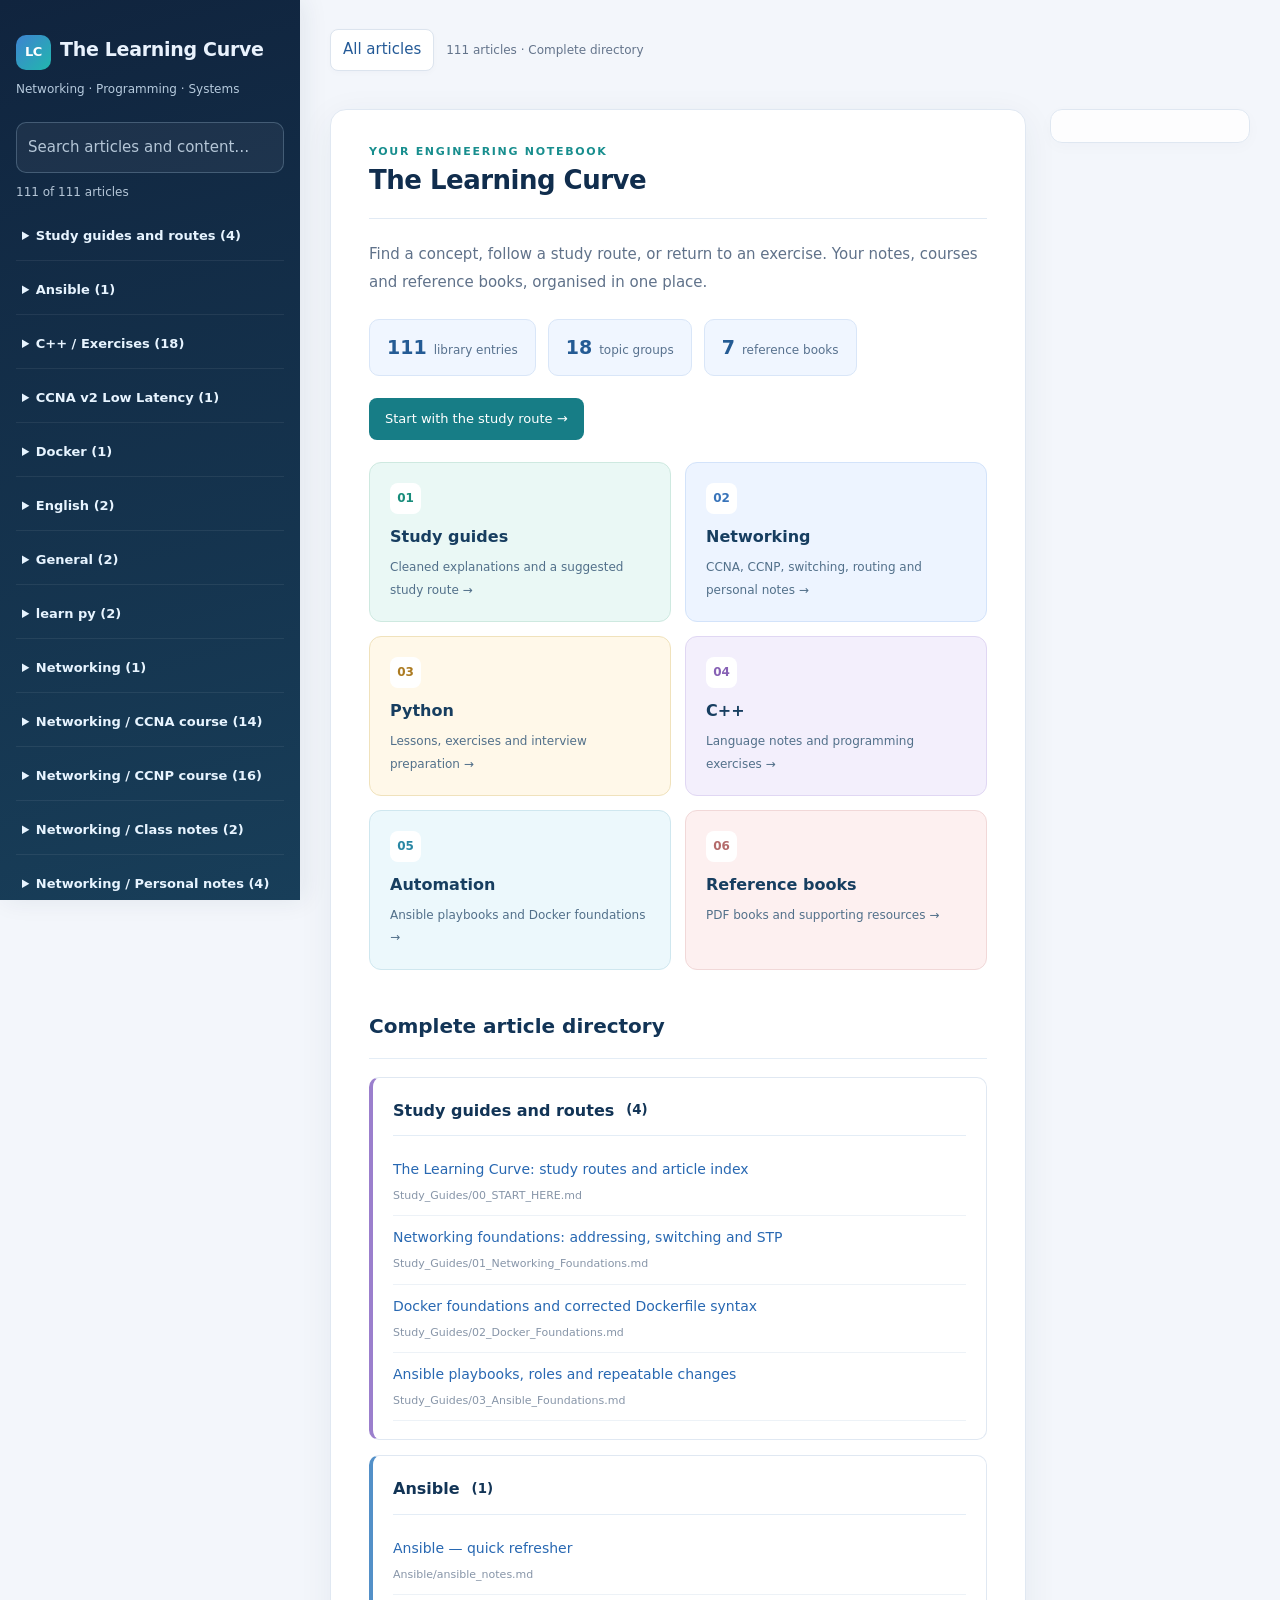
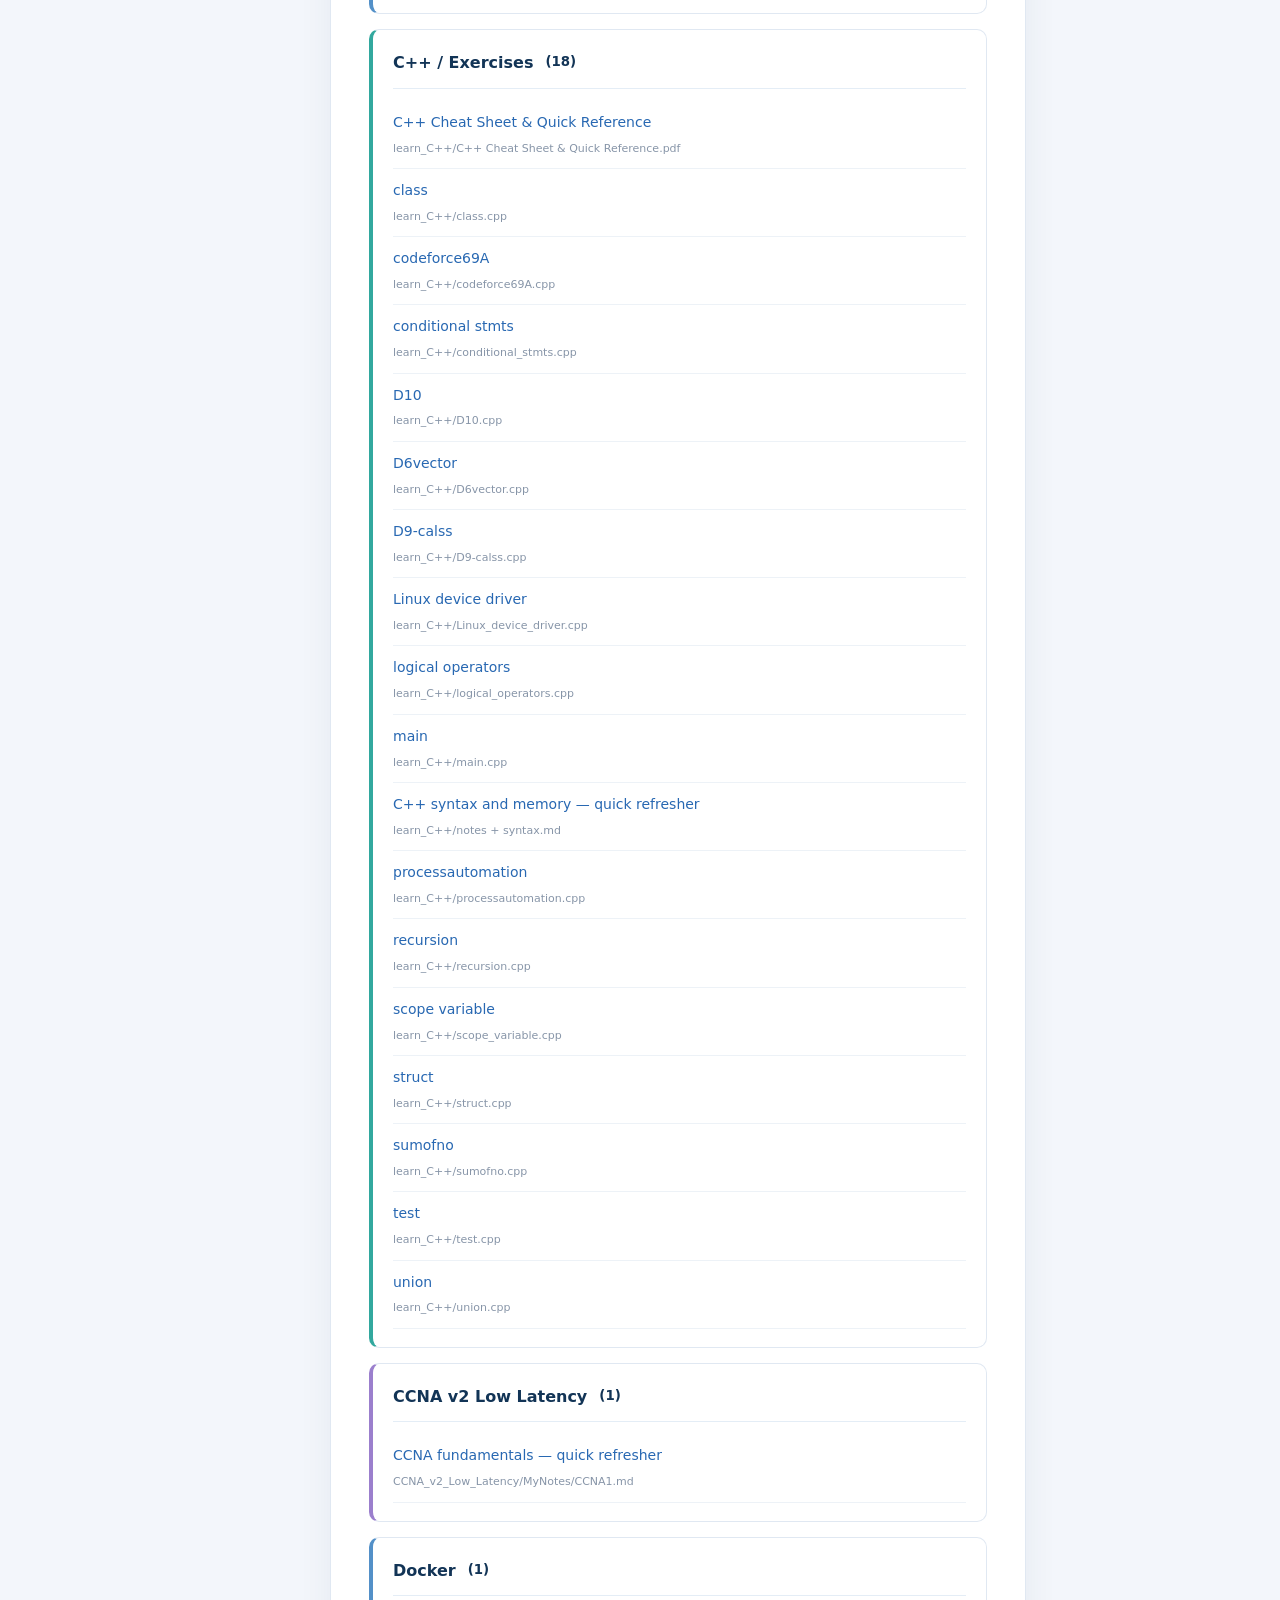
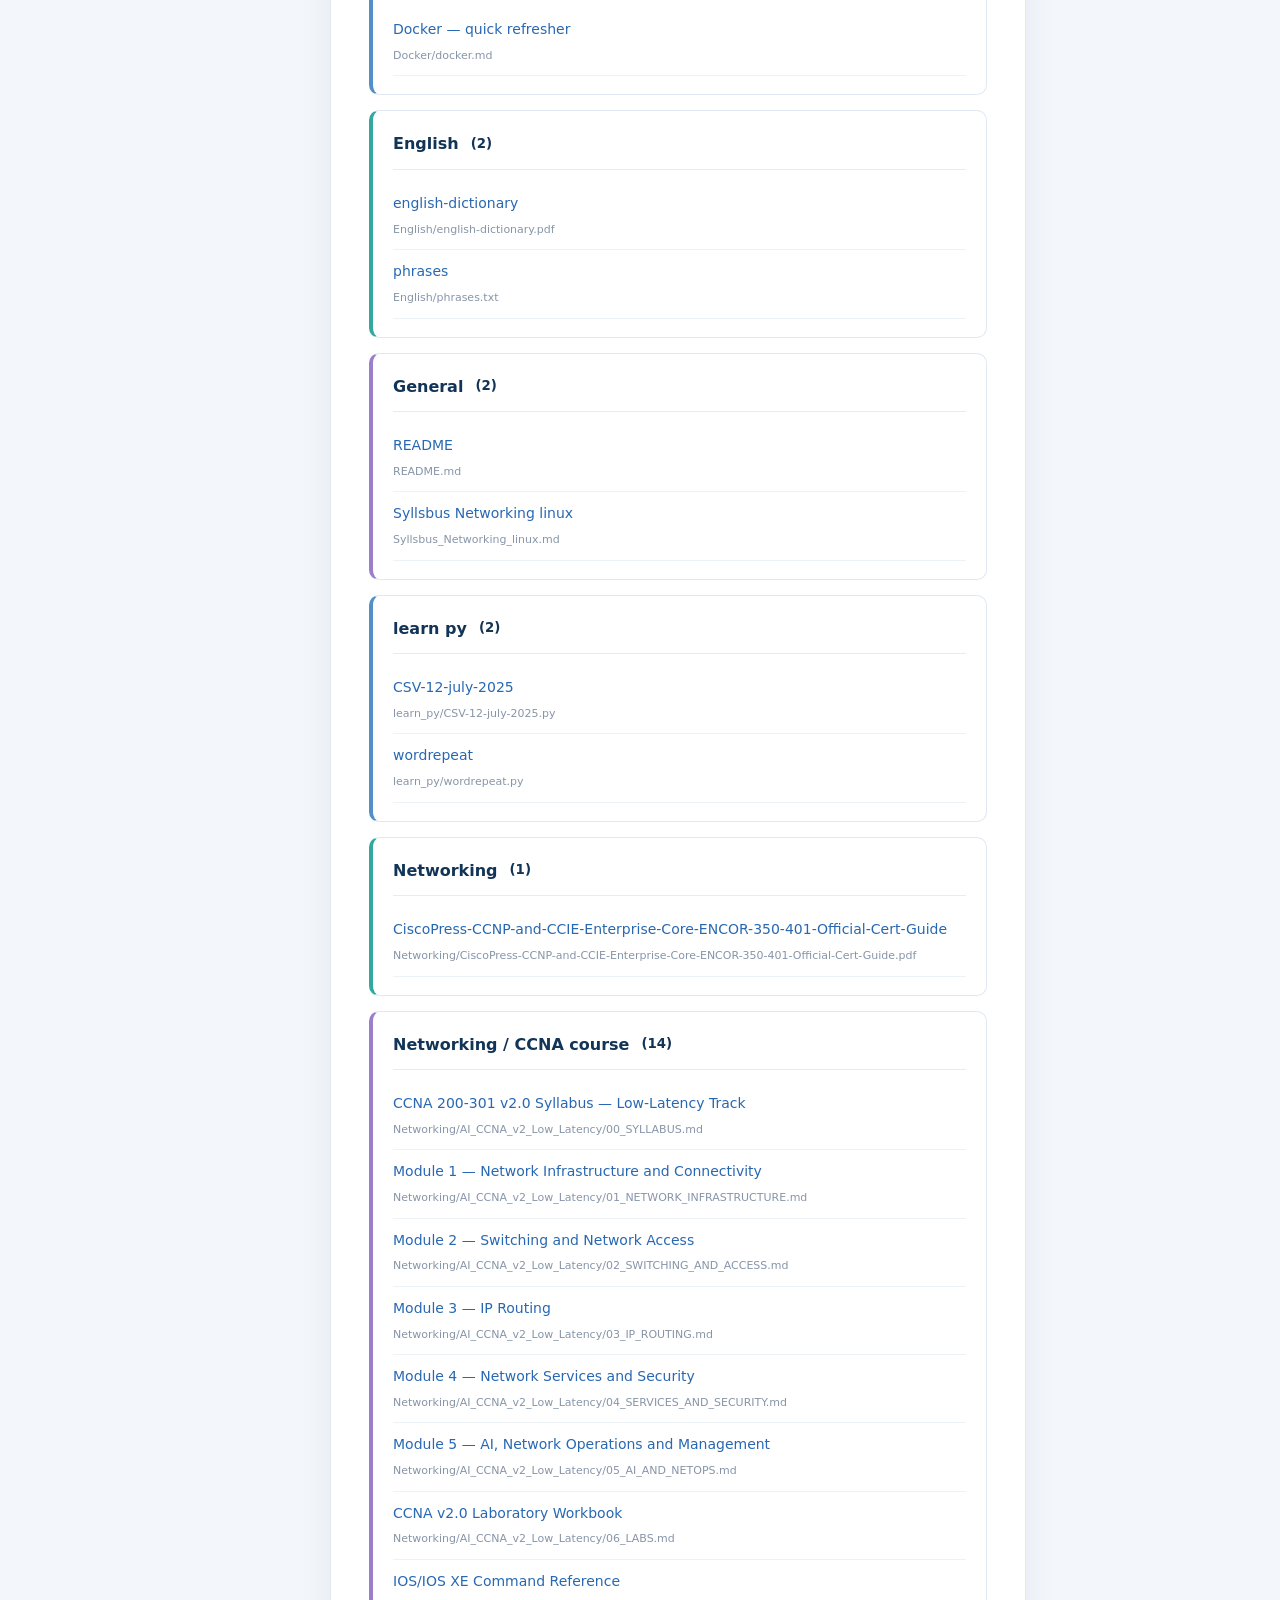
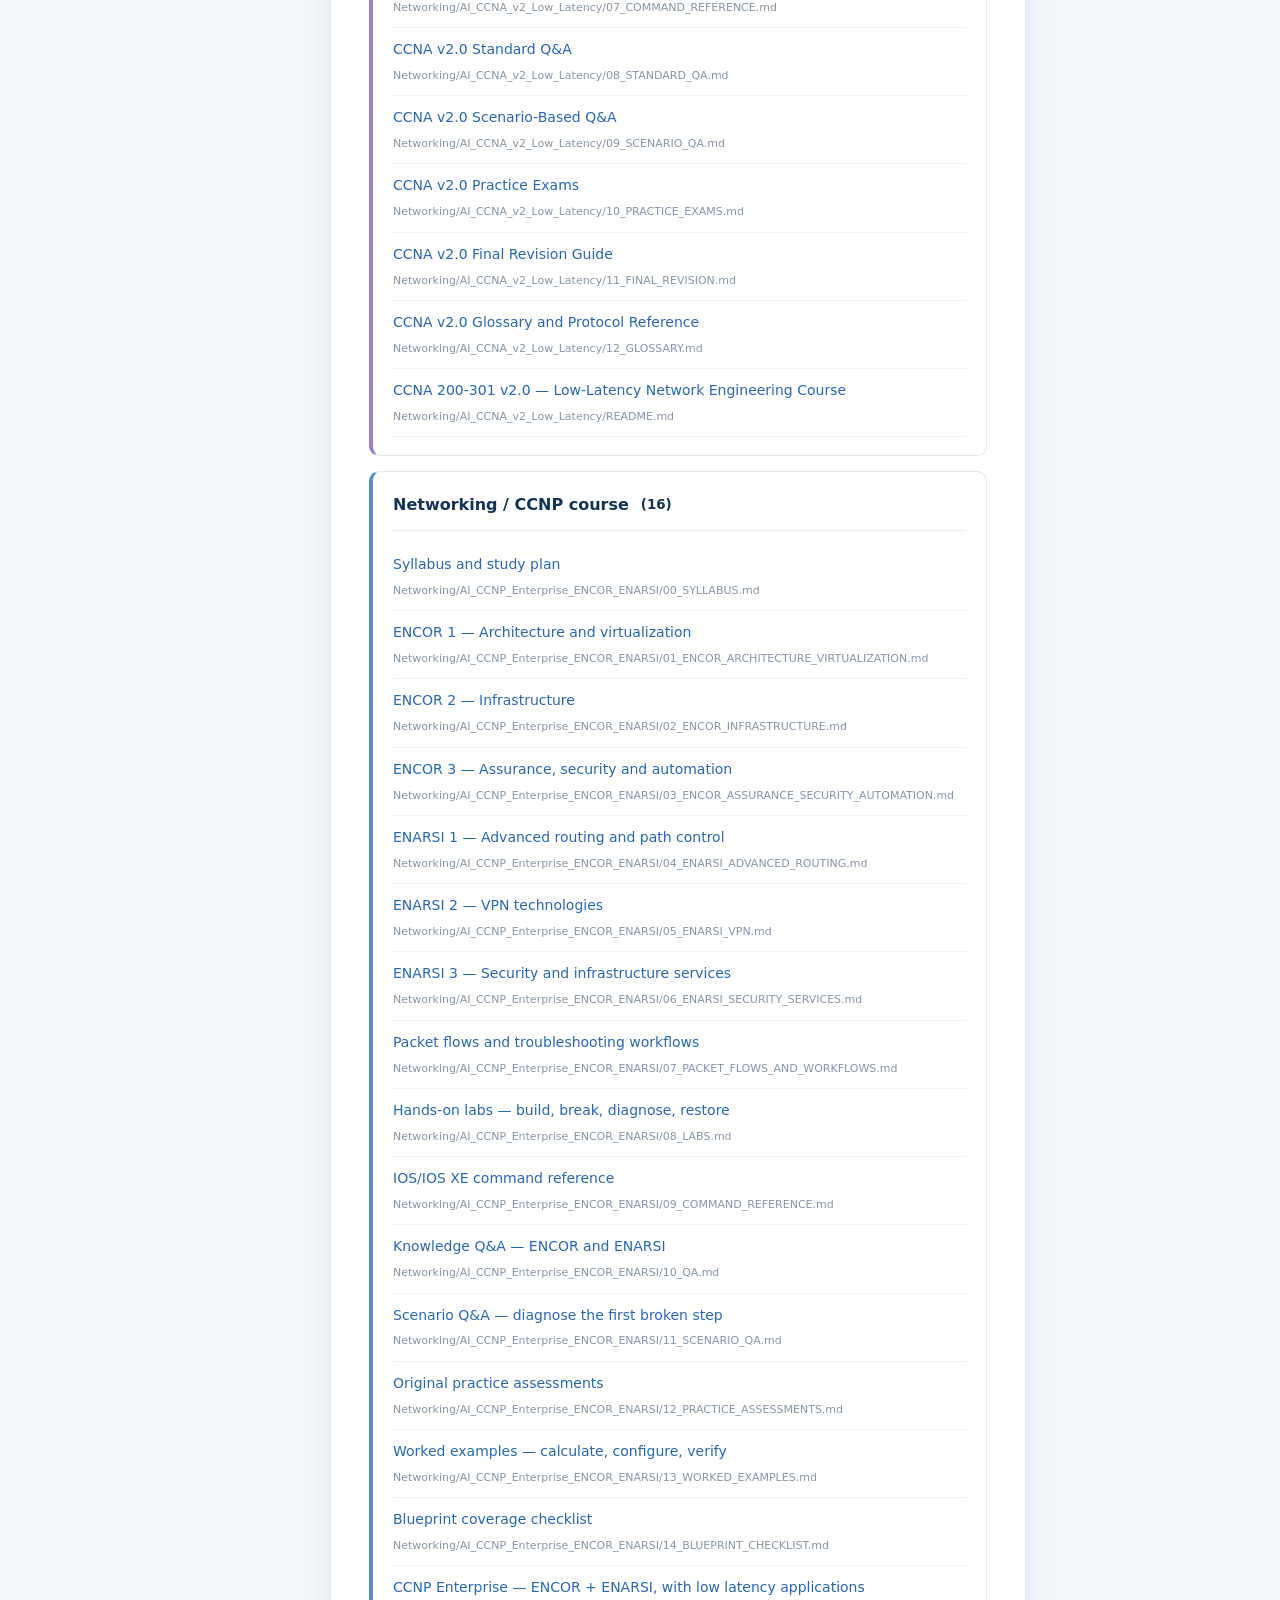
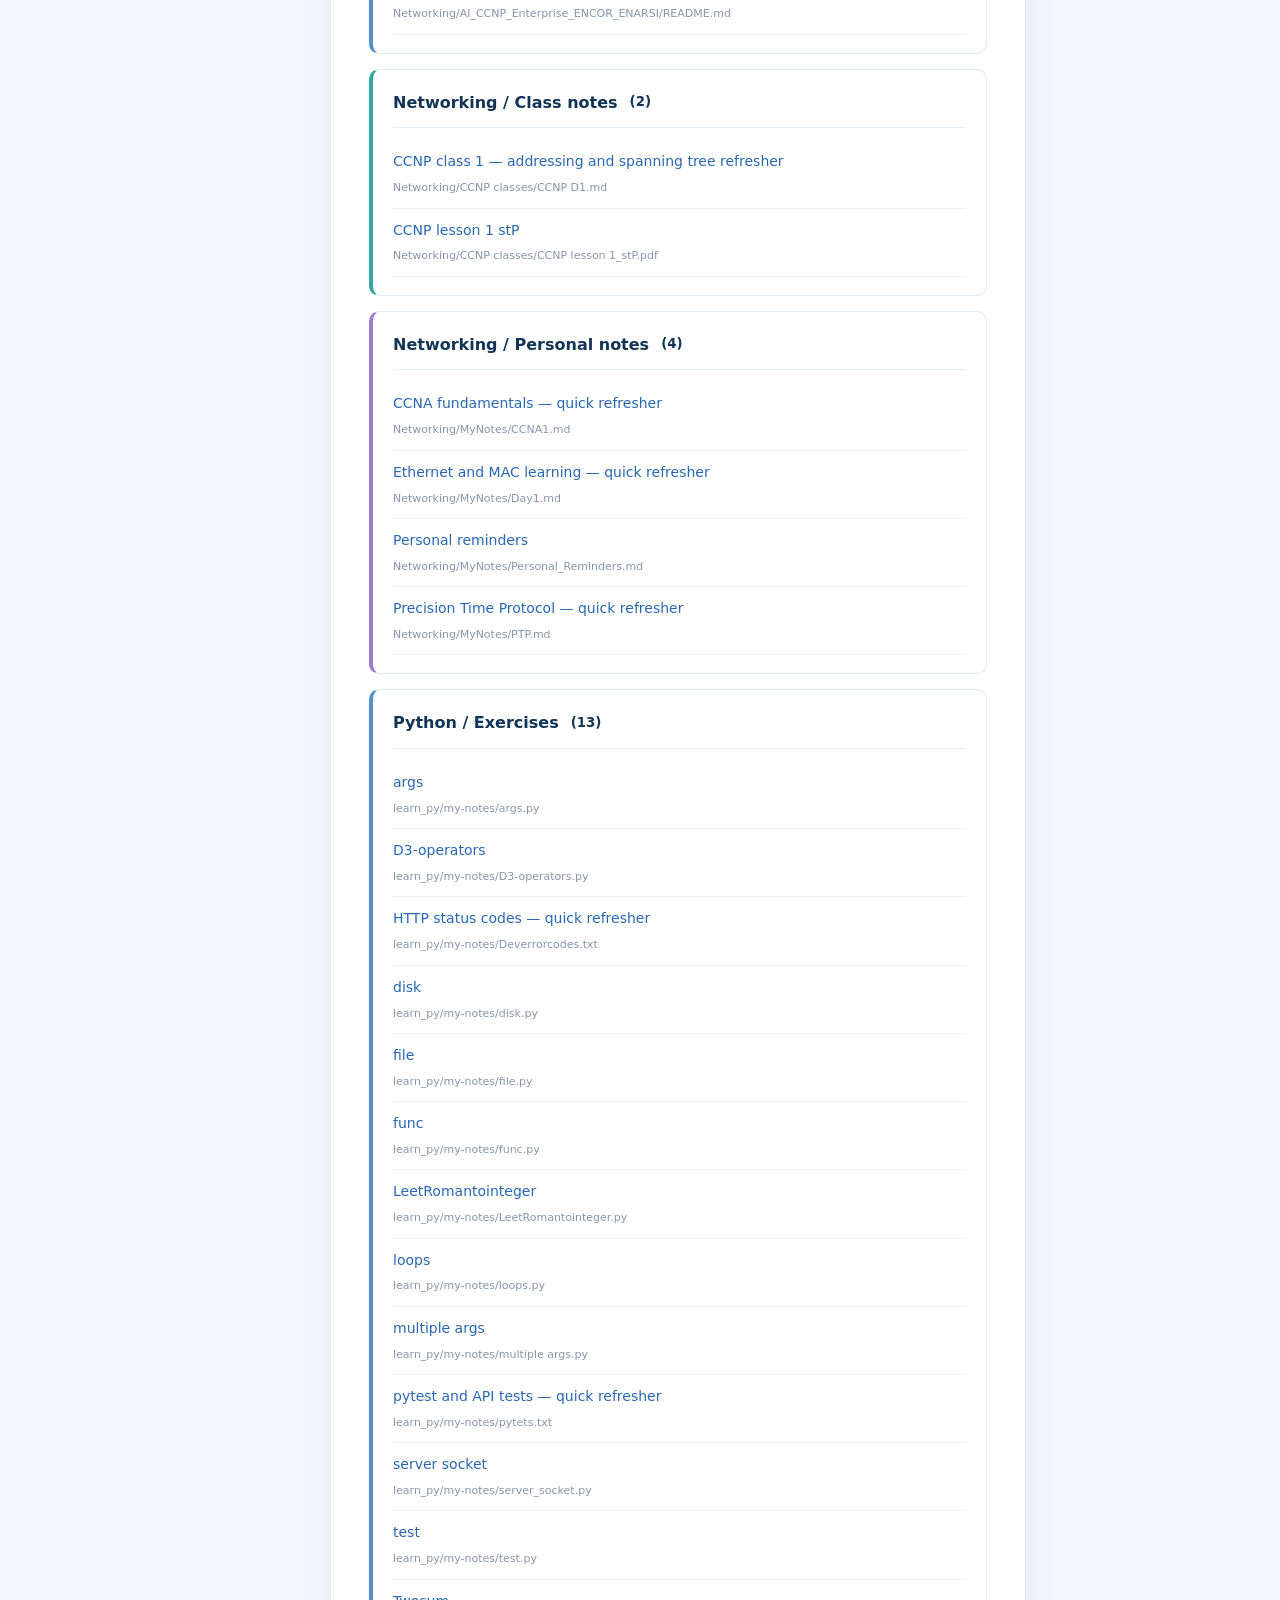
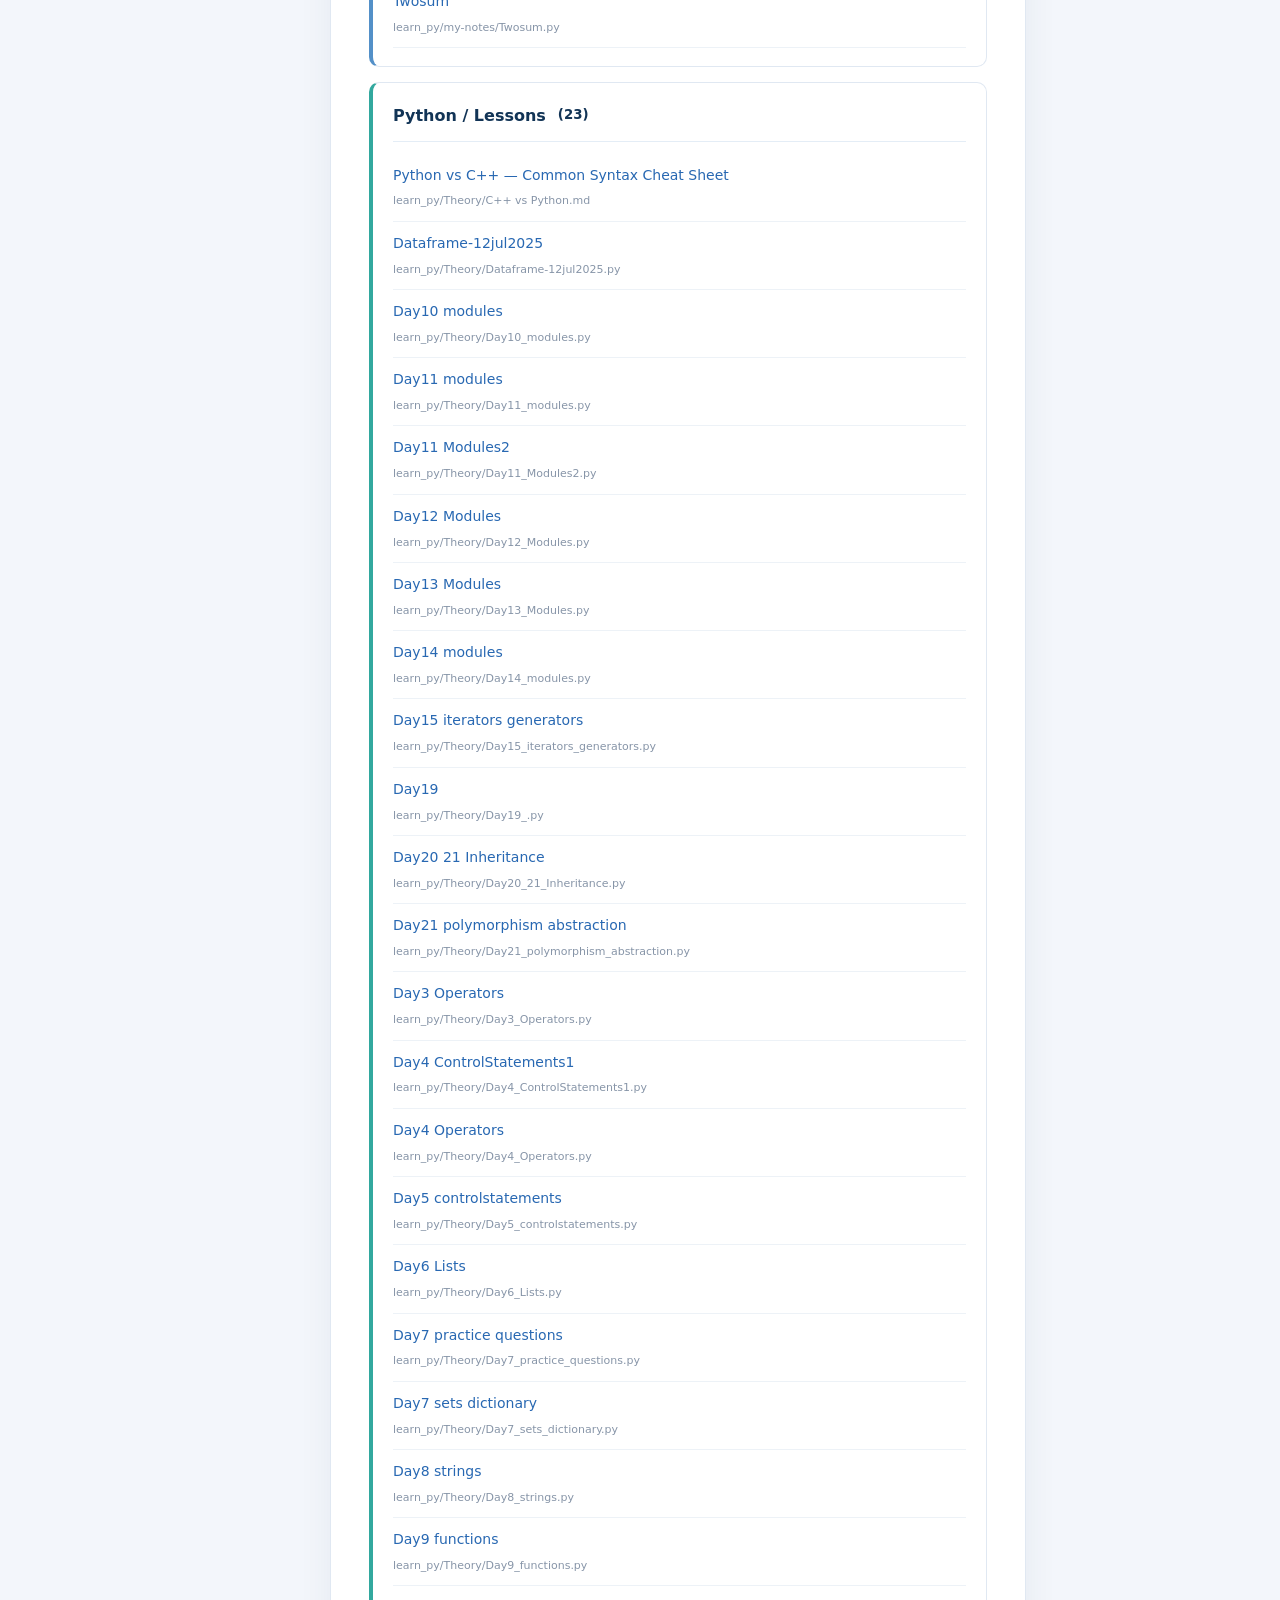
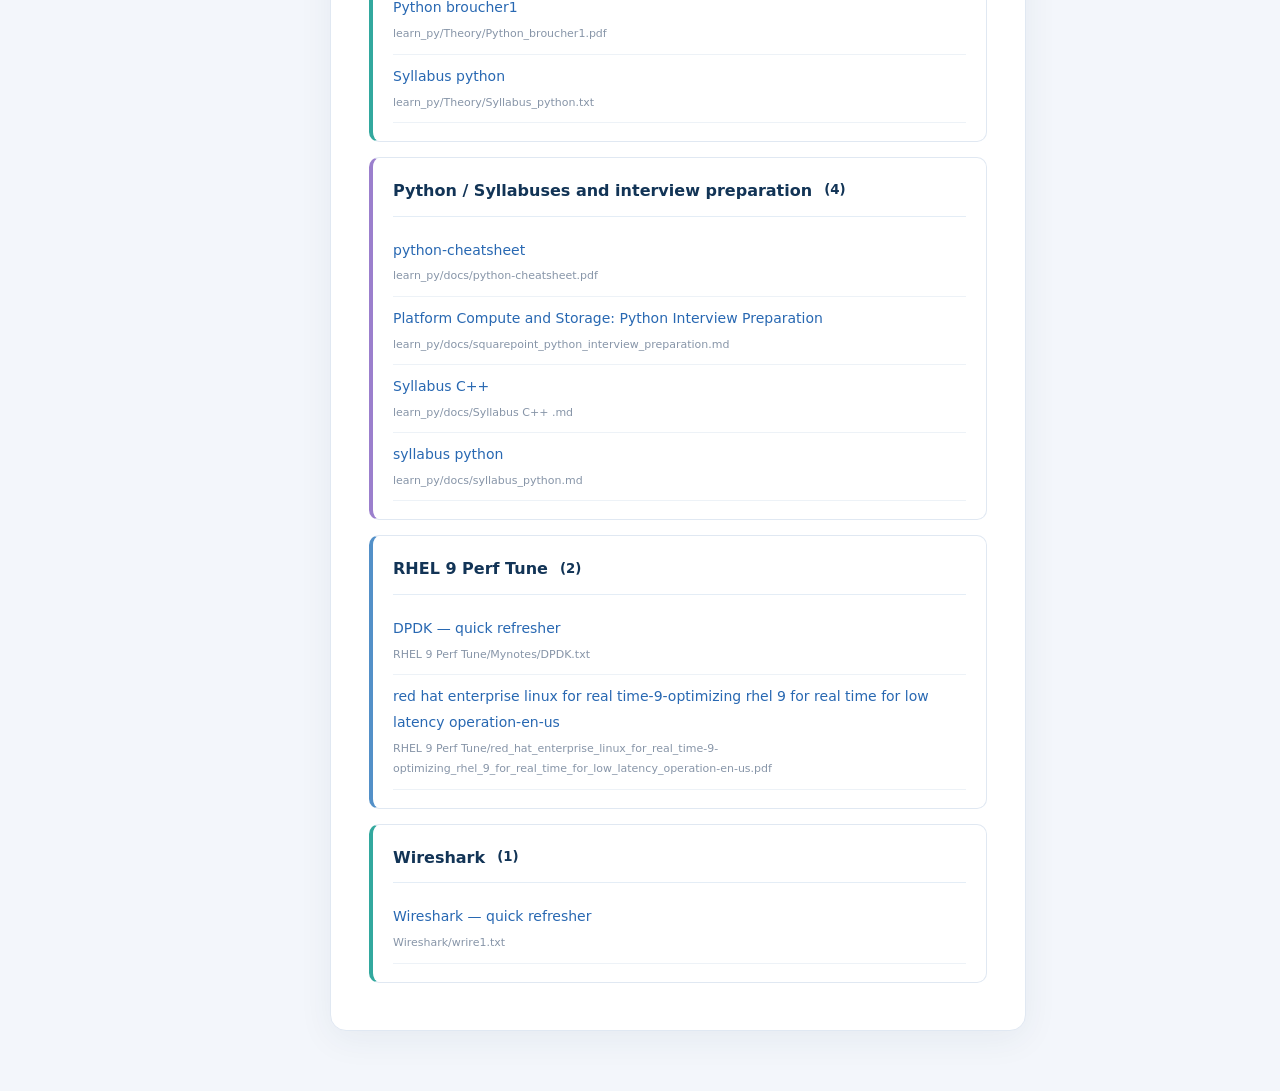
==== index.html @ 9aeb4ba6 "Auto commit on 2026-11-19 21:59:46" ====
<!doctype html>
<html lang="en"><head><meta charset="utf-8"><meta name="viewport" content="width=device-width, initial-scale=1"><title>The Learning Curve</title>
<style>
:root{--navy:#10243e;--blue:#2868b2;--teal:#138c8c;--line:#dce4ee;--muted:#64748b}*{box-sizing:border-box}body{margin:0;background:#fbfcfe;color:#243448;font:15px/1.75 system-ui,-apple-system,sans-serif}a{color:var(--blue)}button,input{font:inherit}button{cursor:pointer}aside{position:fixed;inset:0 auto 0 0;width:300px;background:var(--navy);color:#e9f2fd;padding:22px 16px;overflow:auto}aside h1{font-size:18px;margin:0 0 4px}aside p{font-size:12px;color:#a9bfd5;margin:0 0 18px}#search{width:100%;padding:10px;border:1px solid #49617b;border-radius:7px;background:#1a3552;color:white}#search::placeholder{color:#b5c6d7}#count{font-size:12px;color:#b5c6d7;margin:8px 0}nav a{display:block;color:#c8d7e8;text-decoration:none;padding:7px 9px;border-radius:5px;font-size:13px;line-height:1.5}nav a:hover,nav a[aria-current]{background:#264563;color:white;box-shadow:inset 3px 0 #4ec6bd}summary{cursor:pointer;font-weight:600;font-size:13px;padding:10px 4px;color:#e0edfa}main{margin-left:300px;padding:28px 34px;max-width:1500px}.toolbar{display:flex;gap:12px;align-items:center;border-bottom:1px solid var(--line);padding-bottom:16px;margin-bottom:24px}.toolbar button{background:white;border:1px solid var(--line);border-radius:6px;padding:6px 12px;color:var(--navy)}#breadcrumb{font-size:12px;color:var(--muted);overflow-wrap:anywhere}.reading{display:grid;grid-template-columns:minmax(0,850px) 210px;gap:36px}article{min-width:0}article h1{font-size:25px;line-height:1.35;color:var(--navy);margin-top:0}h2{font-size:20px;margin-top:32px}h3{font-size:17px;margin-top:26px}h4,h5,h6{font-size:15px}h1,h2,h3,h4{scroll-margin-top:20px}pre{padding:18px;background:#10243e;color:#e2edf9;border-radius:8px;overflow:auto;font:13px/1.65 ui-monospace,monospace;position:relative}code{font-family:ui-monospace,monospace;font-size:.9em}p code,li code{background:#edf3fa;padding:2px 4px;border-radius:3px}blockquote{margin:20px 0;padding:8px 18px;border-left:3px solid var(--teal);background:#edf8f7}table{display:block;overflow:auto;border-collapse:collapse;width:100%;font-size:13px}th,td{padding:9px 12px;border:1px solid var(--line);text-align:left}th{background:#edf3fa}img{max-width:100%}#toc{position:sticky;top:24px;align-self:start;max-height:88vh;overflow:auto;border-left:1px solid var(--line);padding-left:16px;font-size:12px}#toc strong{color:var(--navy)}#toc a{display:block;text-decoration:none;color:var(--muted);padding:4px 0;line-height:1.5}#toc a:hover{color:var(--blue)}.index-group{padding:14px 20px;margin:15px 0;border:1px solid var(--line);border-radius:9px;background:white}.index-group h2{margin:0 0 10px;font-size:17px}.index-group a{display:block;padding:5px 0;text-decoration:none}.path{display:block;font-size:11px;color:var(--muted)}.copy{float:right;font-size:11px;border:1px solid #617b95;border-radius:4px;background:#254360;color:white;padding:3px 8px}.hint{color:var(--muted);font-size:13px}hr{border:0;border-top:1px solid var(--line);margin:28px 0}a:focus-visible,button:focus-visible,input:focus-visible,summary:focus-visible{outline:3px solid #39bcb6;outline-offset:3px}
@media(min-width:1000px){#menu{display:none}}@media(max-width:1100px){.reading{display:block}#toc{position:static;max-height:220px;margin-bottom:24px;grid-row:1}.reading{display:flex;flex-direction:column}#toc{order:-1}}@media(max-width:999px){aside{display:none;z-index:5;width:290px;top:65px}body.nav-open aside{display:block}main{margin:0;padding:20px}.toolbar{position:sticky;top:0;background:#fbfcfe;z-index:6;padding:10px 0}article h1{font-size:23px}}@media print{aside,.toolbar,#toc,.copy{display:none!important}main{margin:0;padding:0;max-width:none}.reading{display:block}body{font-size:10pt;background:white}h1,h2,h3{break-after:avoid}pre,blockquote,tr{break-inside:avoid}pre{white-space:pre-wrap;color:#111;background:#f2f4f7}a{color:inherit;text-decoration:none}}
/* Reading palette: navy, blue, teal, violet and warm amber. */
body{background:#f3f6fb;color:#2e4057;line-height:1.85}
aside{background:linear-gradient(165deg,#10243e,#183e59);box-shadow:4px 0 24px #16304a15}
aside h1{padding:10px 0 0;font-size:19px;letter-spacing:-.3px}
aside h1:before{content:'LC';display:inline-grid;place-items:center;width:35px;height:35px;margin-right:9px;border-radius:10px;background:linear-gradient(135deg,#3e83d1,#21b7ad);font-size:13px;color:#fff}
aside p{margin:8px 0 22px;color:#b6cadd}
nav details{border-bottom:1px solid #ffffff12;margin:5px 0}
nav summary{color:#e7f4ff;padding:12px 6px}
nav a{margin:3px 0;font-size:12.5px;padding:8px 12px}
nav a[aria-current]{background:#225268;box-shadow:inset 3px 0 #50ddca}
#search{background:#ffffff0d;border-color:#7693ac70;border-radius:10px;padding:11px}
main{max-width:1720px;padding:24px 30px 60px}
.toolbar{border:0;padding:5px 0 14px;flex-wrap:wrap}
.toolbar button{border-radius:8px;box-shadow:0 2px 6px #12304a06;color:#245a97}
.reading{grid-template-columns:minmax(0,900px) 200px;gap:24px}
article{background:white;border:1px solid #e0e8f2;border-radius:16px;padding:32px 38px;box-shadow:0 8px 35px #243c5710;overflow-wrap:anywhere}
article h1{font-size:26px;color:#102d4d;line-height:1.4;letter-spacing:-.5px;padding-bottom:20px;border-bottom:1px solid #e1eaf4}
article h2{font-size:20px;color:#123456;display:flex;align-items:center;gap:12px;border-bottom:1px solid #e4edf6;padding-bottom:13px;margin:38px 0 18px}
.section-number{font-size:13px;font-weight:750;min-width:34px;height:34px;display:inline-grid;place-items:center;border-radius:9px;background:#eaf2ff;color:#326cbc;flex-shrink:0}
article h3{color:#147b83;font-size:17px}
article a{text-underline-offset:3px}
article li{margin:5px 0}article li::marker{color:#4582b4}
blockquote{border-left:4px solid #21a8a2;background:#edf9f7;border-radius:0 10px 10px 0;padding:12px 20px;color:#225e62}
.callout{padding:14px 18px;border:1px solid #cae9e6;border-left:4px solid #21a8a2;border-radius:9px;background:#effaf8;margin:18px 0}
.callout.warning{background:#fff8e9;border-color:#f1dfb6;border-left-color:#db9b35;color:#735019}
pre{background:#10243e;border:1px solid #1d3b57;padding:0;white-space:pre;line-height:1.75;box-shadow:0 5px 15px #162f4c12;border-radius:11px}
pre code{display:block;padding:17px 20px;font-size:12.5px;overflow:auto;color:#dfedfa}
.code-toolbar{display:flex;justify-content:space-between;align-items:center;background:#1c3654;padding:9px 14px;font:12px system-ui;color:#b9d1e9;border-bottom:1px solid #42617b55}
.copy{float:none;background:#325374;border:1px solid #6987a4;color:#fff;padding:4px 10px}
.highlight .k,.highlight .kd,.highlight .kn,.highlight .kt,.highlight .ow{color:#c7abff}
.highlight .s,.highlight .s1,.highlight .s2,.highlight .sa{color:#8fe2bb}
.highlight .c,.highlight .c1,.highlight .cm,.highlight .cp{color:#91a9bf;font-style:italic}
.highlight .nf,.highlight .nb,.highlight .nc{color:#7dceef}
.highlight .m,.highlight .mi,.highlight .mf{color:#ffd18a}
.highlight .o,.highlight .p{color:#b7cce4}
table{border-radius:9px;line-height:1.65;margin:20px 0}th{background:#eaf2fc;color:#234d7c}tr:nth-child(even){background:#f7faff}td,th{border-color:#e2eaf3;padding:10px 13px}
#toc{border:1px solid #dfe7f1;background:#ffffffc9;border-radius:12px;padding:16px;box-shadow:0 4px 15px #1a3d5c06}
#toc strong{display:block;font-size:11px;letter-spacing:1px;text-transform:uppercase;color:#297987;margin-bottom:12px}
#toc a{padding:6px 0;border-bottom:1px solid #eef2f7}
.hero-label{color:#188e8e;font-size:11px;font-weight:800;letter-spacing:1.7px;text-transform:uppercase}
.home-lead{font-size:15px;color:#60728a;max-width:650px}
.hero-stats{display:flex;gap:12px;flex-wrap:wrap;margin:22px 0}
.hero-stat{background:#f0f6ff;border:1px solid #d9e6f8;border-radius:10px;padding:10px 17px;font-size:12px;color:#57718e}.hero-stat b{font-size:19px;color:#245b94;margin-right:7px}
.topic-grid{display:grid;grid-template-columns:repeat(2,minmax(0,1fr));gap:14px;margin:22px 0 30px}
.topic-card{display:block!important;text-decoration:none;background:var(--tint);border:1px solid var(--edge);border-radius:12px;padding:20px;transition:transform .15s,box-shadow .15s;color:#173e60!important}
.topic-card:hover{transform:translateY(-2px);box-shadow:0 8px 18px #1d446b12}.topic-card b{font-size:16px;display:block;margin:8px 0 5px}.topic-card span{font-size:12px;display:block;color:#52708a}.topic-icon{width:31px;height:31px;border-radius:8px;display:grid!important;place-items:center;background:white;color:var(--accent)!important;font-weight:800;font-size:12px!important}
.start-link{display:inline-block;color:white!important;background:#177d86;padding:9px 16px;border-radius:8px;text-decoration:none;font-size:13px}
.index-group{border:1px solid #e0e8f2;border-left:4px solid #5390c8;box-shadow:none;padding:18px 20px;border-radius:10px}
.index-group:nth-of-type(3n){border-left-color:#32a89e}.index-group:nth-of-type(3n+1){border-left-color:#9b7fcd}
.index-group h2{margin:0 0 12px;padding-bottom:10px;font-size:16px}.index-group a{border-bottom:1px solid #edf2f7;padding:9px 0;font-size:14px}.path{font-size:11px;color:#8795a8;margin-top:3px}
.group-count{font-size:11px;color:#647c94;border-radius:20px;background:#edf3fa;padding:2px 8px;margin-left:auto}
@media(max-width:1200px){.reading{display:flex;flex-direction:column}#toc{position:static;max-height:200px;order:-1}}@media(max-width:999px){main{padding:15px}article{padding:23px 22px}.toolbar{background:#f3f6fb}article h1{font-size:23px}}@media(max-width:560px){.topic-grid{grid-template-columns:1fr}article{padding:20px 16px}.hero-stats{gap:7px}.hero-stat{padding:8px}}
@media print{article{box-shadow:none;border:0;padding:0}.section-number{background:none;border:1px solid #bbb}.hero-stats,.topic-grid,.start-link{display:none}pre code{color:#111}.highlight span{color:#111!important}.code-toolbar{background:#eee;color:#111}.callout{background:#f5f5f5}}

</style></head><body><aside><h1>The Learning Curve</h1><p>Networking · Programming · Systems</p><input id="search" aria-label="Search articles and content" placeholder="Search articles and content…" type="search"><div id="count" role="status"></div><nav id="nav" aria-label="Article directory"></nav></aside><main><div class="toolbar"><button id="menu" aria-label="Toggle navigation">☰ Browse</button><button id="home">All articles</button><span id="breadcrumb"></span></div><div class="reading"><article id="article"></article><div id="toc" aria-label="On this page"></div></div></main><script>
const docs=[{"path": "Study_Guides/00_START_HERE.md", "title": "The Learning Curve: study routes and article index", "group": "00 Study guides and routes", "text": "# The Learning Curve: study routes and article index\n\n## Networking foundations\n\nBegin with [cleaned networking foundations](01_Networking_Foundations.md), then follow the [CCNA syllabus](../Networking/AI_CCNA_v2_Low_Latency/00_SYLLABUS.md), [labs](../Networking/AI_CCNA_v2_Low_Latency/06_LABS.md) and [command reference](../Networking/AI_CCNA_v2_Low_Latency/07_COMMAND_REFERENCE.md).\n\n## Enterprise networking\n\nContinue with the [CCNP syllabus](../Networking/AI_CCNP_Enterprise_ENCOR_ENARSI/00_SYLLABUS.md), [worked examples](../Networking/AI_CCNP_Enterprise_ENCOR_ENARSI/13_WORKED_EXAMPLES.md) and [blueprint checklist](../Networking/AI_CCNP_Enterprise_ENCOR_ENARSI/14_BLUEPRINT_CHECKLIST.md). Course and certification labels are those of the source material; current exam alignment has not been audited.\n\n## Programming\n\nUse the [Python syllabus](../learn_py/docs/syllabus_python.md) and [Python interview preparation](../learn_py/docs/squarepoint_python_interview_preparation.md). Python and C++ exercises are indexed by folder and shown as source code. They are learning exercises and have not been executed or certified as production code.\n\n## Automation and containers\n\nRead [Ansible foundations](03_Ansible_Foundations.md) and [Docker foundations](02_Docker_Foundations.md). Both consolidate the rough notes into structured explanations and corrected examples.\n\n## Finding material\n\nThe HTML reader searches titles, paths and complete text. Topic groups distinguish CCNA, CCNP, personal networking notes, C++, Python lessons and exercises, automation, Linux performance and English. Each article has its own section index. PDF books remain linked reference resources; their full contents are not part of text search.\n\n## Content processing scope\n\nCleaned articles are in `Study_Guides`. The original notes and current working edits remain in their original locations. Empty placeholders and compiled binaries are excluded from article search. Similar CCNA note variants remain separately accessible because they are not exact duplicates. Existing course chapters are indexed as supplied rather than presented as independently fact-checked material.\n\nPersonal networking notes now provide concise refreshers for CCNA fundamentals, Ethernet, PTP and STP. DPDK notes cover queues, packet layout and the l2fwd example. The HFT syllabus placeholder and Go directory still contain no study material.\n", "html": "\u003ch1>The Learning Curve: study routes and article index\u003c/h1>\n\u003ch2>Networking foundations\u003c/h2>\n\u003cp>Begin with \u003ca href=\"01_Networking_Foundations.md\">cleaned networking foundations\u003c/a>, then follow the \u003ca href=\"../Networking/AI_CCNA_v2_Low_Latency/00_SYLLABUS.md\">CCNA syllabus\u003c/a>, \u003ca href=\"../Networking/AI_CCNA_v2_Low_Latency/06_LABS.md\">labs\u003c/a> and \u003ca href=\"../Networking/AI_CCNA_v2_Low_Latency/07_COMMAND_REFERENCE.md\">command reference\u003c/a>.\u003c/p>\n\u003ch2>Enterprise networking\u003c/h2>\n\u003cp>Continue with the \u003ca href=\"../Networking/AI_CCNP_Enterprise_ENCOR_ENARSI/00_SYLLABUS.md\">CCNP syllabus\u003c/a>, \u003ca href=\"../Networking/AI_CCNP_Enterprise_ENCOR_ENARSI/13_WORKED_EXAMPLES.md\">worked examples\u003c/a> and \u003ca href=\"../Networking/AI_CCNP_Enterprise_ENCOR_ENARSI/14_BLUEPRINT_CHECKLIST.md\">blueprint checklist\u003c/a>. Course and certification labels are those of the source material; current exam alignment has not been audited.\u003c/p>\n\u003ch2>Programming\u003c/h2>\n\u003cp>Use the \u003ca href=\"../learn_py/docs/syllabus_python.md\">Python syllabus\u003c/a> and \u003ca href=\"../learn_py/docs/squarepoint_python_interview_preparation.md\">Python interview preparation\u003c/a>. Python and C++ exercises are indexed by folder and shown as source code. They are learning exercises and have not been executed or certified as production code.\u003c/p>\n\u003ch2>Automation and containers\u003c/h2>\n\u003cp>Read \u003ca href=\"03_Ansible_Foundations.md\">Ansible foundations\u003c/a> and \u003ca href=\"02_Docker_Foundations.md\">Docker foundations\u003c/a>. Both consolidate the rough notes into structured explanations and corrected examples.\u003c/p>\n\u003ch2>Finding material\u003c/h2>\n\u003cp>The HTML reader searches titles, paths and complete text. Topic groups distinguish CCNA, CCNP, personal networking notes, C++, Python lessons and exercises, automation, Linux performance and English. Each article has its own section index. PDF books remain linked reference resources; their full contents are not part of text search.\u003c/p>\n\u003ch2>Content processing scope\u003c/h2>\n\u003cp>Cleaned articles are in \u003ccode>Study_Guides\u003c/code>. The original notes and current working edits remain in their original locations. Empty placeholders and compiled binaries are excluded from article search. Similar CCNA note variants remain separately accessible because they are not exact duplicates. Existing course chapters are indexed as supplied rather than presented as independently fact-checked material.\u003c/p>\n\u003cp>Personal networking notes now provide concise refreshers for CCNA fundamentals, Ethernet, PTP and STP. DPDK notes cover queues, packet layout and the l2fwd example. The HFT syllabus placeholder and Go directory still contain no study material.\u003c/p>\n"}, {"path": "Study_Guides/01_Networking_Foundations.md", "title": "Networking foundations: addressing, switching and STP", "group": "00 Study guides and routes", "text": "# Networking foundations: addressing, switching and STP\n\n## IPv4 addressing and subnet masks\n\nIPv4 addresses contain 32 bits, divided into four 8-bit octets. Each octet ranges from 0 to 255. The complete address space contains 2^32 addresses (4,294,967,296). A prefix length identifies the network bits; the remaining bits identify addresses within that subnet.\n\nFor 192.168.1.10/24, the mask is 255.255.255.0, the network is 192.168.1.0, and the broadcast address is 192.168.1.255. This conventional subnet has 254 usable host addresses. The usual 2^host_bits - 2 rule has exceptions: /31 point-to-point links and /32 host routes.\n\nHistorical address classes are not a substitute for CIDR prefix lengths. The private ranges are 10.0.0.0/8, 172.16.0.0/12 and 192.168.0.0/16; these must not be confused with historical Class A/B/C boundaries.\n\n## Loopback, TTL and link-local addresses\n\nThe 127.0.0.0/8 block is reserved for loopback; 127.0.0.1 is the usual local test address. A successful loopback ping checks the local network stack, not the physical NIC or cable.\n\nIPv4 TTL is an 8-bit field decremented during forwarding. It prevents packets circulating indefinitely. A ping output such as `56(84) bytes` describes packet sizes, not a maximum hop count. `ttl=64` is the received TTL in that response; initial TTL values vary.\n\nIPv4 link-local addressing uses 169.254.0.0/16, subject to address-selection rules. APIPA means Automatic Private IP Addressing. Such an address can appear when a host cannot obtain DHCP configuration; it is not the DHCP server's address.\n\n## Ethernet and MAC learning\n\nA conventional Ethernet MAC address has 48 bits, displayed as six hexadecimal byte pairs. A switch learns the source MAC address and ingress port within the VLAN. It forwards known unicast frames toward the destination MAC's learned port and floods unknown unicast within that VLAN, subject to forwarding state and policy. Layer-2 forwarding does not look up the destination IP address.\n\nThe broadcast destination is FF:FF:FF:FF:FF:FF. Multicast forwarding can be constrained using group membership mechanisms such as IGMP snooping; a multicast frame does not necessarily reach only interested hosts on an unconfigured switch.\n\nAn untagged Ethernet frame normally spans 64–1518 bytes from destination MAC through FCS. Preamble and SFD are outside that count, and a VLAN tag adds four bytes. These overheads matter when estimating packet rate and wire time.\n\n## Spanning Tree Protocol\n\nSTP prevents Layer-2 forwarding loops while retaining redundant physical paths. The lowest bridge ID wins the root election. Compare priority (including the extended system ID where applicable) before the MAC address. The base default priority is 32768; in PVST-style VLAN 1 output, 32769 includes the VLAN ID.\n\nA non-root switch selects a root port using the best received information: root ID, total root-path cost, sender bridge ID and sender port ID, with local port ID as the final tie-break when needed. Cost is not a fixed hop count: 19 is a commonly encountered legacy 100-Mbit/s port cost, not a universal value.\n\nDesignated ports forward for their segments. During stable operation, root-bridge ports on normal active segments are designated. RSTP improves convergence using defined port roles and state transitions.\n\n```text\nshow spanning-tree\nshow spanning-tree vlan 1\nshow etherchannel summary\n```\n\nRead root ID, local bridge ID, role, state and path cost together. A lower-priority switch can become root even if another switch has a lower MAC address.\n\n## Link aggregation and network hierarchy\n\nLACP negotiates link aggregation; Cisco PAgP is a separate protocol. EtherChannel is Cisco terminology for a logical bundle. Individual flows are generally assigned to members by a hash, so one flow does not automatically gain the sum of all link bandwidths. A member failure can change flow placement and affect latency.\n\nAccess connects endpoints, distribution commonly aggregates access and applies routing or policy, and core provides resilient transport. These are design roles rather than absolute restrictions on OSI layers. SPOF means single point of failure.\n\n## Sources and original notes\n\n- [Cisco STP configuration guide](https://www.cisco.com/c/en/us/td/docs/switches/lan/c9000/lyr2-fwd/stp/stp-configuration-guide/m-stp.html)\n- [Original CCNP class notes](../Networking/CCNP%20classes/CCNP%20D1.md)\n- [Original switching notes](../Networking/MyNotes/Day1.md)\n\nThis article consolidates the rough notes and corrects identifiable factual mistakes. It does not certify the rest of the repository.\n", "html": "\u003ch1>Networking foundations: addressing, switching and STP\u003c/h1>\n\u003ch2>IPv4 addressing and subnet masks\u003c/h2>\n\u003cp>IPv4 addresses contain 32 bits, divided into four 8-bit octets. Each octet ranges from 0 to 255. The complete address space contains 2^32 addresses (4,294,967,296). A prefix length identifies the network bits; the remaining bits identify addresses within that subnet.\u003c/p>\n\u003cp>For 192.168.1.10/24, the mask is 255.255.255.0, the network is 192.168.1.0, and the broadcast address is 192.168.1.255. This conventional subnet has 254 usable host addresses. The usual 2^host_bits - 2 rule has exceptions: /31 point-to-point links and /32 host routes.\u003c/p>\n\u003cp>Historical address classes are not a substitute for CIDR prefix lengths. The private ranges are 10.0.0.0/8, 172.16.0.0/12 and 192.168.0.0/16; these must not be confused with historical Class A/B/C boundaries.\u003c/p>\n\u003ch2>Loopback, TTL and link-local addresses\u003c/h2>\n\u003cp>The 127.0.0.0/8 block is reserved for loopback; 127.0.0.1 is the usual local test address. A successful loopback ping checks the local network stack, not the physical NIC or cable.\u003c/p>\n\u003cp>IPv4 TTL is an 8-bit field decremented during forwarding. It prevents packets circulating indefinitely. A ping output such as \u003ccode>56(84) bytes\u003c/code> describes packet sizes, not a maximum hop count. \u003ccode>ttl=64\u003c/code> is the received TTL in that response; initial TTL values vary.\u003c/p>\n\u003cp>IPv4 link-local addressing uses 169.254.0.0/16, subject to address-selection rules. APIPA means Automatic Private IP Addressing. Such an address can appear when a host cannot obtain DHCP configuration; it is not the DHCP server's address.\u003c/p>\n\u003ch2>Ethernet and MAC learning\u003c/h2>\n\u003cp>A conventional Ethernet MAC address has 48 bits, displayed as six hexadecimal byte pairs. A switch learns the source MAC address and ingress port within the VLAN. It forwards known unicast frames toward the destination MAC's learned port and floods unknown unicast within that VLAN, subject to forwarding state and policy. Layer-2 forwarding does not look up the destination IP address.\u003c/p>\n\u003cp>The broadcast destination is FF:FF:FF:FF:FF:FF. Multicast forwarding can be constrained using group membership mechanisms such as IGMP snooping; a multicast frame does not necessarily reach only interested hosts on an unconfigured switch.\u003c/p>\n\u003cp>An untagged Ethernet frame normally spans 64–1518 bytes from destination MAC through FCS. Preamble and SFD are outside that count, and a VLAN tag adds four bytes. These overheads matter when estimating packet rate and wire time.\u003c/p>\n\u003ch2>Spanning Tree Protocol\u003c/h2>\n\u003cp>STP prevents Layer-2 forwarding loops while retaining redundant physical paths. The lowest bridge ID wins the root election. Compare priority (including the extended system ID where applicable) before the MAC address. The base default priority is 32768; in PVST-style VLAN 1 output, 32769 includes the VLAN ID.\u003c/p>\n\u003cp>A non-root switch selects a root port using the best received information: root ID, total root-path cost, sender bridge ID and sender port ID, with local port ID as the final tie-break when needed. Cost is not a fixed hop count: 19 is a commonly encountered legacy 100-Mbit/s port cost, not a universal value.\u003c/p>\n\u003cp>Designated ports forward for their segments. During stable operation, root-bridge ports on normal active segments are designated. RSTP improves convergence using defined port roles and state transitions.\u003c/p>\n\u003cpre class=\"highlight\">\u003ccode class=\"language-text\">show spanning-tree\nshow spanning-tree vlan 1\nshow etherchannel summary\n\u003c/code>\u003c/pre>\n\u003cp>Read root ID, local bridge ID, role, state and path cost together. A lower-priority switch can become root even if another switch has a lower MAC address.\u003c/p>\n\u003ch2>Link aggregation and network hierarchy\u003c/h2>\n\u003cp>LACP negotiates link aggregation; Cisco PAgP is a separate protocol. EtherChannel is Cisco terminology for a logical bundle. Individual flows are generally assigned to members by a hash, so one flow does not automatically gain the sum of all link bandwidths. A member failure can change flow placement and affect latency.\u003c/p>\n\u003cp>Access connects endpoints, distribution commonly aggregates access and applies routing or policy, and core provides resilient transport. These are design roles rather than absolute restrictions on OSI layers. SPOF means single point of failure.\u003c/p>\n\u003ch2>Sources and original notes\u003c/h2>\n\u003cul>\n\u003cli>\u003ca href=\"https://www.cisco.com/c/en/us/td/docs/switches/lan/c9000/lyr2-fwd/stp/stp-configuration-guide/m-stp.html\">Cisco STP configuration guide\u003c/a>\u003c/li>\n\u003cli>\u003ca href=\"../Networking/CCNP%20classes/CCNP%20D1.md\">Original CCNP class notes\u003c/a>\u003c/li>\n\u003cli>\u003ca href=\"../Networking/MyNotes/Day1.md\">Original switching notes\u003c/a>\u003c/li>\n\u003c/ul>\n\u003cp>This article consolidates the rough notes and corrects identifiable factual mistakes. It does not certify the rest of the repository.\u003c/p>\n"}, {"path": "Study_Guides/02_Docker_Foundations.md", "title": "Docker foundations and corrected Dockerfile syntax", "group": "00 Study guides and routes", "text": "# Docker foundations and corrected Dockerfile syntax\n\n## Images, containers and the daemon\n\nDocker Engine commonly uses `dockerd` to manage images, containers, networks and storage. Docker Hub is one registry from which images can be obtained. A container runs a process using an image plus runtime configuration and a writable layer.\n\n## Persistent storage\n\nVolumes are managed by Docker and persist independently of a container's writable layer. They are mounted into a container, rather than being inherently stored inside it. Bind mounts expose an explicitly selected host path. Removing a container normally removes its writable layer, while named volumes remain until separately removed.\n\n## ENTRYPOINT, CMD and ports\n\nIn exec form, ENTRYPOINT defines the executable and CMD supplies defaults. Runtime arguments can replace CMD; `--entrypoint` can override ENTRYPOINT. An entrypoint is not necessarily a script. EXPOSE documents a port; it does not publish it on the host. Use a runtime port mapping such as `-p 8080:8080` when required.\n\n## Valid syntax example\n\nThis example demonstrates a simple HTTP server for a local lab.\n\n```dockerfile\nFROM python:3.11-slim\nWORKDIR /app\nARG BUILD_VERSION=dev\nLABEL org.opencontainers.image.version=$BUILD_VERSION\nENV PORT=8080\nEXPOSE 8080\nENTRYPOINT [\"python\", \"-m\", \"http.server\"]\nCMD [\"8080\", \"--bind\", \"0.0.0.0\"]\n```\n\n```bash\ndocker build -t learning-http .\ndocker run --rm -p 127.0.0.1:8080:8080 learning-http\n```\n\nThe server listens on the explicit CMD port; changing the example's PORT environment variable alone does not change that argument. Dockerfile instructions such as WORKDIR and ENV do not use YAML-style colons. JSON exec arrays require double quotes.\n\n## Multistage builds and inspection\n\nA multistage build compiles or assembles artifacts in one stage and uses `COPY --from=builder` to copy selected output into a runtime stage. This can reduce the final image's size and build-tool dependencies.\n\n```bash\ndocker ps\ndocker images\ndocker inspect learning-http\ndocker logs CONTAINER_NAME\ndocker exec -it CONTAINER_NAME sh\n```\n\nThe inspect example targets the built image; logs and exec require a running or existing container name as appropriate. Prune operations remove unused resources and should be considered separately from inspection.\n\n## Sources and original notes\n\n- [Docker storage](https://docs.docker.com/engine/storage)\n- [Docker container execution](https://docs.docker.com/engine/containers/run/)\n- [Original Docker notes](../Docker/docker.md)\n", "html": "\u003ch1>Docker foundations and corrected Dockerfile syntax\u003c/h1>\n\u003ch2>Images, containers and the daemon\u003c/h2>\n\u003cp>Docker Engine commonly uses \u003ccode>dockerd\u003c/code> to manage images, containers, networks and storage. Docker Hub is one registry from which images can be obtained. A container runs a process using an image plus runtime configuration and a writable layer.\u003c/p>\n\u003ch2>Persistent storage\u003c/h2>\n\u003cp>Volumes are managed by Docker and persist independently of a container's writable layer. They are mounted into a container, rather than being inherently stored inside it. Bind mounts expose an explicitly selected host path. Removing a container normally removes its writable layer, while named volumes remain until separately removed.\u003c/p>\n\u003ch2>ENTRYPOINT, CMD and ports\u003c/h2>\n\u003cp>In exec form, ENTRYPOINT defines the executable and CMD supplies defaults. Runtime arguments can replace CMD; \u003ccode>--entrypoint\u003c/code> can override ENTRYPOINT. An entrypoint is not necessarily a script. EXPOSE documents a port; it does not publish it on the host. Use a runtime port mapping such as \u003ccode>-p 8080:8080\u003c/code> when required.\u003c/p>\n\u003ch2>Valid syntax example\u003c/h2>\n\u003cp>This example demonstrates a simple HTTP server for a local lab.\u003c/p>\n\u003cpre class=\"highlight\">\u003ccode class=\"language-docker\">\u003cspan class=\"k\">FROM\u003c/span>\u003cspan class=\"w\"> \u003c/span>\u003cspan class=\"s\">python:3.11-slim\u003c/span>\n\u003cspan class=\"k\">WORKDIR\u003c/span>\u003cspan class=\"w\"> \u003c/span>\u003cspan class=\"s\">/app\u003c/span>\n\u003cspan class=\"k\">ARG\u003c/span>\u003cspan class=\"w\"> \u003c/span>\u003cspan class=\"nv\">BUILD_VERSION\u003c/span>\u003cspan class=\"o\">=\u003c/span>dev\n\u003cspan class=\"k\">LABEL\u003c/span>\u003cspan class=\"w\"> \u003c/span>org.opencontainers.image.version\u003cspan class=\"o\">=\u003c/span>\u003cspan class=\"nv\">$BUILD_VERSION\u003c/span>\n\u003cspan class=\"k\">ENV\u003c/span>\u003cspan class=\"w\"> \u003c/span>\u003cspan class=\"nv\">PORT\u003c/span>\u003cspan class=\"o\">=\u003c/span>\u003cspan class=\"m\">8080\u003c/span>\n\u003cspan class=\"k\">EXPOSE\u003c/span>\u003cspan class=\"w\"> \u003c/span>\u003cspan class=\"s\">8080\u003c/span>\n\u003cspan class=\"k\">ENTRYPOINT\u003c/span>\u003cspan class=\"w\"> \u003c/span>\u003cspan class=\"p\">[\u003c/span>\u003cspan class=\"s2\">&quot;python&quot;\u003c/span>\u003cspan class=\"p\">,\u003c/span>\u003cspan class=\"w\"> \u003c/span>\u003cspan class=\"s2\">&quot;-m&quot;\u003c/span>\u003cspan class=\"p\">,\u003c/span>\u003cspan class=\"w\"> \u003c/span>\u003cspan class=\"s2\">&quot;http.server&quot;\u003c/span>\u003cspan class=\"p\">]\u003c/span>\n\u003cspan class=\"k\">CMD\u003c/span>\u003cspan class=\"w\"> \u003c/span>\u003cspan class=\"p\">[\u003c/span>\u003cspan class=\"s2\">&quot;8080&quot;\u003c/span>\u003cspan class=\"p\">,\u003c/span>\u003cspan class=\"w\"> \u003c/span>\u003cspan class=\"s2\">&quot;--bind&quot;\u003c/span>\u003cspan class=\"p\">,\u003c/span>\u003cspan class=\"w\"> \u003c/span>\u003cspan class=\"s2\">&quot;0.0.0.0&quot;\u003c/span>\u003cspan class=\"p\">]\u003c/span>\n\u003c/code>\u003c/pre>\n\u003cpre class=\"highlight\">\u003ccode class=\"language-bash\">docker\u003cspan class=\"w\"> \u003c/span>build\u003cspan class=\"w\"> \u003c/span>-t\u003cspan class=\"w\"> \u003c/span>learning-http\u003cspan class=\"w\"> \u003c/span>.\ndocker\u003cspan class=\"w\"> \u003c/span>run\u003cspan class=\"w\"> \u003c/span>--rm\u003cspan class=\"w\"> \u003c/span>-p\u003cspan class=\"w\"> \u003c/span>\u003cspan class=\"m\">127\u003c/span>.0.0.1:8080:8080\u003cspan class=\"w\"> \u003c/span>learning-http\n\u003c/code>\u003c/pre>\n\u003cp>The server listens on the explicit CMD port; changing the example's PORT environment variable alone does not change that argument. Dockerfile instructions such as WORKDIR and ENV do not use YAML-style colons. JSON exec arrays require double quotes.\u003c/p>\n\u003ch2>Multistage builds and inspection\u003c/h2>\n\u003cp>A multistage build compiles or assembles artifacts in one stage and uses \u003ccode>COPY --from=builder\u003c/code> to copy selected output into a runtime stage. This can reduce the final image's size and build-tool dependencies.\u003c/p>\n\u003cpre class=\"highlight\">\u003ccode class=\"language-bash\">docker\u003cspan class=\"w\"> \u003c/span>ps\ndocker\u003cspan class=\"w\"> \u003c/span>images\ndocker\u003cspan class=\"w\"> \u003c/span>inspect\u003cspan class=\"w\"> \u003c/span>learning-http\ndocker\u003cspan class=\"w\"> \u003c/span>logs\u003cspan class=\"w\"> \u003c/span>CONTAINER_NAME\ndocker\u003cspan class=\"w\"> \u003c/span>\u003cspan class=\"nb\">exec\u003c/span>\u003cspan class=\"w\"> \u003c/span>-it\u003cspan class=\"w\"> \u003c/span>CONTAINER_NAME\u003cspan class=\"w\"> \u003c/span>sh\n\u003c/code>\u003c/pre>\n\u003cp>The inspect example targets the built image; logs and exec require a running or existing container name as appropriate. Prune operations remove unused resources and should be considered separately from inspection.\u003c/p>\n\u003ch2>Sources and original notes\u003c/h2>\n\u003cul>\n\u003cli>\u003ca href=\"https://docs.docker.com/engine/storage\">Docker storage\u003c/a>\u003c/li>\n\u003cli>\u003ca href=\"https://docs.docker.com/engine/containers/run/\">Docker container execution\u003c/a>\u003c/li>\n\u003cli>\u003ca href=\"../Docker/docker.md\">Original Docker notes\u003c/a>\u003c/li>\n\u003c/ul>\n"}, {"path": "Study_Guides/03_Ansible_Foundations.md", "title": "Ansible playbooks, roles and repeatable changes", "group": "00 Study guides and routes", "text": "# Ansible playbooks, roles and repeatable changes\n\n## Playbooks and idempotence\n\nA play selects inventory hosts and contains tasks. Each task calls a module with arguments. An idempotent module compares the current state with the desired state and avoids unnecessary changes when they already match. Tasks are still evaluated on repeated runs; idempotence does not mean they are never executed again. Arbitrary shell and command tasks need explicit change detection when repeatability matters.\n\n## Corrected package example\n\n```yaml\n---\n- name: Install nginx on Debian-family lab hosts\n  hosts: webservers\n  become: true\n  tasks:\n    - name: Ensure nginx is installed\n      ansible.builtin.apt:\n        name: nginx\n        state: present\n        update_cache: true\n```\n\n`webservers` must match an inventory group. The apt module applies to Debian-family systems; choose a suitable module for other distributions. Indentation and list markers matter in YAML.\n\n## Validation and troubleshooting\n\n```bash\nansible-playbook -i inventory.ini playbook.yml --syntax-check\nansible-playbook -i inventory.ini playbook.yml --list-hosts\nansible-playbook -i inventory.ini playbook.yml --check --diff\nansible-doc ansible.builtin.copy\n```\n\nSyntax checking validates parsing, not connectivity or successful application. Check mode support depends on the module; it is not a universal guarantee of zero side effects. Diff output may expose configuration content. Use verbosity to inspect failures, inventory matching and transport issues. Windows hosts commonly require correctly configured WinRM or another supported connection method.\n\n## Roles, variables and secrets\n\nA role conventionally groups `tasks/main.yml`, `handlers/main.yml`, `defaults/main.yml`, `vars/main.yml`, `files/`, `templates/` and `meta/main.yml`. Handlers respond to task notifications. Group variables configure inventory groups; role defaults provide low-precedence values that can be overridden.\n\nAnsible Vault encrypts secret files or values at rest. It is not an audit-logging or compliance solution by itself. Keep passwords out of source control and review how secrets appear in task output.\n\n## Sources and original notes\n\n- [Ansible module behaviour](https://docs.ansible.com/projects/ansible/latest/module_plugin_guide/modules_intro.html)\n- [Check and diff modes](https://docs.ansible.com/projects/ansible/latest/playbooks_checkmode.html)\n- [Original Ansible notes](../Ansible/ansible_notes.md)\n", "html": "\u003ch1>Ansible playbooks, roles and repeatable changes\u003c/h1>\n\u003ch2>Playbooks and idempotence\u003c/h2>\n\u003cp>A play selects inventory hosts and contains tasks. Each task calls a module with arguments. An idempotent module compares the current state with the desired state and avoids unnecessary changes when they already match. Tasks are still evaluated on repeated runs; idempotence does not mean they are never executed again. Arbitrary shell and command tasks need explicit change detection when repeatability matters.\u003c/p>\n\u003ch2>Corrected package example\u003c/h2>\n\u003cpre class=\"highlight\">\u003ccode class=\"language-yaml\">\u003cspan class=\"nn\">---\u003c/span>\n\u003cspan class=\"p p-Indicator\">-\u003c/span>\u003cspan class=\"w\"> \u003c/span>\u003cspan class=\"nt\">name\u003c/span>\u003cspan class=\"p\">:\u003c/span>\u003cspan class=\"w\"> \u003c/span>\u003cspan class=\"l l-Scalar l-Scalar-Plain\">Install nginx on Debian-family lab hosts\u003c/span>\n\u003cspan class=\"w\">  \u003c/span>\u003cspan class=\"nt\">hosts\u003c/span>\u003cspan class=\"p\">:\u003c/span>\u003cspan class=\"w\"> \u003c/span>\u003cspan class=\"l l-Scalar l-Scalar-Plain\">webservers\u003c/span>\n\u003cspan class=\"w\">  \u003c/span>\u003cspan class=\"nt\">become\u003c/span>\u003cspan class=\"p\">:\u003c/span>\u003cspan class=\"w\"> \u003c/span>\u003cspan class=\"l l-Scalar l-Scalar-Plain\">true\u003c/span>\n\u003cspan class=\"w\">  \u003c/span>\u003cspan class=\"nt\">tasks\u003c/span>\u003cspan class=\"p\">:\u003c/span>\n\u003cspan class=\"w\">    \u003c/span>\u003cspan class=\"p p-Indicator\">-\u003c/span>\u003cspan class=\"w\"> \u003c/span>\u003cspan class=\"nt\">name\u003c/span>\u003cspan class=\"p\">:\u003c/span>\u003cspan class=\"w\"> \u003c/span>\u003cspan class=\"l l-Scalar l-Scalar-Plain\">Ensure nginx is installed\u003c/span>\n\u003cspan class=\"w\">      \u003c/span>\u003cspan class=\"nt\">ansible.builtin.apt\u003c/span>\u003cspan class=\"p\">:\u003c/span>\n\u003cspan class=\"w\">        \u003c/span>\u003cspan class=\"nt\">name\u003c/span>\u003cspan class=\"p\">:\u003c/span>\u003cspan class=\"w\"> \u003c/span>\u003cspan class=\"l l-Scalar l-Scalar-Plain\">nginx\u003c/span>\n\u003cspan class=\"w\">        \u003c/span>\u003cspan class=\"nt\">state\u003c/span>\u003cspan class=\"p\">:\u003c/span>\u003cspan class=\"w\"> \u003c/span>\u003cspan class=\"l l-Scalar l-Scalar-Plain\">present\u003c/span>\n\u003cspan class=\"w\">        \u003c/span>\u003cspan class=\"nt\">update_cache\u003c/span>\u003cspan class=\"p\">:\u003c/span>\u003cspan class=\"w\"> \u003c/span>\u003cspan class=\"l l-Scalar l-Scalar-Plain\">true\u003c/span>\n\u003c/code>\u003c/pre>\n\u003cp>\u003ccode>webservers\u003c/code> must match an inventory group. The apt module applies to Debian-family systems; choose a suitable module for other distributions. Indentation and list markers matter in YAML.\u003c/p>\n\u003ch2>Validation and troubleshooting\u003c/h2>\n\u003cpre class=\"highlight\">\u003ccode class=\"language-bash\">ansible-playbook\u003cspan class=\"w\"> \u003c/span>-i\u003cspan class=\"w\"> \u003c/span>inventory.ini\u003cspan class=\"w\"> \u003c/span>playbook.yml\u003cspan class=\"w\"> \u003c/span>--syntax-check\nansible-playbook\u003cspan class=\"w\"> \u003c/span>-i\u003cspan class=\"w\"> \u003c/span>inventory.ini\u003cspan class=\"w\"> \u003c/span>playbook.yml\u003cspan class=\"w\"> \u003c/span>--list-hosts\nansible-playbook\u003cspan class=\"w\"> \u003c/span>-i\u003cspan class=\"w\"> \u003c/span>inventory.ini\u003cspan class=\"w\"> \u003c/span>playbook.yml\u003cspan class=\"w\"> \u003c/span>--check\u003cspan class=\"w\"> \u003c/span>--diff\nansible-doc\u003cspan class=\"w\"> \u003c/span>ansible.builtin.copy\n\u003c/code>\u003c/pre>\n\u003cp>Syntax checking validates parsing, not connectivity or successful application. Check mode support depends on the module; it is not a universal guarantee of zero side effects. Diff output may expose configuration content. Use verbosity to inspect failures, inventory matching and transport issues. Windows hosts commonly require correctly configured WinRM or another supported connection method.\u003c/p>\n\u003ch2>Roles, variables and secrets\u003c/h2>\n\u003cp>A role conventionally groups \u003ccode>tasks/main.yml\u003c/code>, \u003ccode>handlers/main.yml\u003c/code>, \u003ccode>defaults/main.yml\u003c/code>, \u003ccode>vars/main.yml\u003c/code>, \u003ccode>files/\u003c/code>, \u003ccode>templates/\u003c/code> and \u003ccode>meta/main.yml\u003c/code>. Handlers respond to task notifications. Group variables configure inventory groups; role defaults provide low-precedence values that can be overridden.\u003c/p>\n\u003cp>Ansible Vault encrypts secret files or values at rest. It is not an audit-logging or compliance solution by itself. Keep passwords out of source control and review how secrets appear in task output.\u003c/p>\n\u003ch2>Sources and original notes\u003c/h2>\n\u003cul>\n\u003cli>\u003ca href=\"https://docs.ansible.com/projects/ansible/latest/module_plugin_guide/modules_intro.html\">Ansible module behaviour\u003c/a>\u003c/li>\n\u003cli>\u003ca href=\"https://docs.ansible.com/projects/ansible/latest/playbooks_checkmode.html\">Check and diff modes\u003c/a>\u003c/li>\n\u003cli>\u003ca href=\"../Ansible/ansible_notes.md\">Original Ansible notes\u003c/a>\u003c/li>\n\u003c/ul>\n"}, {"path": "Ansible/ansible_notes.md", "title": "Ansible — quick refresher", "group": "Ansible", "text": "# Ansible — quick refresher\n\n## Building blocks\nA play targets inventory hosts. Tasks invoke modules; variables supply configuration. Handlers run when notified by changed tasks. ansible.cfg controls settings.\n\nIdempotent modules evaluate the desired state on repeated runs and avoid unnecessary changes. Tasks still run; command/shell tasks are not automatically idempotent.\n\n## Valid playbook example\n```yaml\n---\n- name: Install nginx on Debian-family hosts\n  hosts: webservers\n  become: true\n  tasks:\n    - name: Ensure nginx is installed\n      ansible.builtin.apt:\n        name: nginx\n        state: present\n```\n\nUse an inventory group named webservers. apt is for Debian-family systems; use a suitable module on RHEL.\n\n## Roles and variables\n- tasks/main.yml: role tasks.\n- handlers/main.yml: notified actions.\n- defaults/main.yml: overridable defaults.\n- vars/main.yml: role variables.\n- files/ and templates/: static and rendered content.\n- meta/main.yml: metadata and dependencies.\n- group_vars/: configuration for inventory groups.\n\n## Checks and troubleshooting\n```bash\nansible-playbook -i inventory.ini playbook.yml --syntax-check\nansible-playbook -i inventory.ini playbook.yml --list-hosts\nansible-playbook -i inventory.ini playbook.yml --check --diff\nansible-doc ansible.builtin.copy\n```\n\nSyntax checks do not prove remote connectivity. Check-mode support varies by module; diff output may reveal secrets. Use verbosity to inspect inventory, authentication and transport failures. Windows targets commonly use WinRM.\n\n## Secrets and scope\nAnsible Vault encrypts values/files at rest; it does not provide compliance or audit logging by itself. Modules such as copy, template, file, service and package manage different resource types.\n\nRDMA is a separate networking topic: supported NICs can access registered memory through DMA. It is not an Ansible feature.\n\nReferences: [Modules](https://docs.ansible.com/projects/ansible/latest/module_plugin_guide/modules_intro.html), [Check mode](https://docs.ansible.com/projects/ansible/latest/playbooks_checkmode.html).\n", "html": "\u003ch1>Ansible — quick refresher\u003c/h1>\n\u003ch2>Building blocks\u003c/h2>\n\u003cp>A play targets inventory hosts. Tasks invoke modules; variables supply configuration. Handlers run when notified by changed tasks. ansible.cfg controls settings.\u003c/p>\n\u003cp>Idempotent modules evaluate the desired state on repeated runs and avoid unnecessary changes. Tasks still run; command/shell tasks are not automatically idempotent.\u003c/p>\n\u003ch2>Valid playbook example\u003c/h2>\n\u003cpre class=\"highlight\">\u003ccode class=\"language-yaml\">\u003cspan class=\"nn\">---\u003c/span>\n\u003cspan class=\"p p-Indicator\">-\u003c/span>\u003cspan class=\"w\"> \u003c/span>\u003cspan class=\"nt\">name\u003c/span>\u003cspan class=\"p\">:\u003c/span>\u003cspan class=\"w\"> \u003c/span>\u003cspan class=\"l l-Scalar l-Scalar-Plain\">Install nginx on Debian-family hosts\u003c/span>\n\u003cspan class=\"w\">  \u003c/span>\u003cspan class=\"nt\">hosts\u003c/span>\u003cspan class=\"p\">:\u003c/span>\u003cspan class=\"w\"> \u003c/span>\u003cspan class=\"l l-Scalar l-Scalar-Plain\">webservers\u003c/span>\n\u003cspan class=\"w\">  \u003c/span>\u003cspan class=\"nt\">become\u003c/span>\u003cspan class=\"p\">:\u003c/span>\u003cspan class=\"w\"> \u003c/span>\u003cspan class=\"l l-Scalar l-Scalar-Plain\">true\u003c/span>\n\u003cspan class=\"w\">  \u003c/span>\u003cspan class=\"nt\">tasks\u003c/span>\u003cspan class=\"p\">:\u003c/span>\n\u003cspan class=\"w\">    \u003c/span>\u003cspan class=\"p p-Indicator\">-\u003c/span>\u003cspan class=\"w\"> \u003c/span>\u003cspan class=\"nt\">name\u003c/span>\u003cspan class=\"p\">:\u003c/span>\u003cspan class=\"w\"> \u003c/span>\u003cspan class=\"l l-Scalar l-Scalar-Plain\">Ensure nginx is installed\u003c/span>\n\u003cspan class=\"w\">      \u003c/span>\u003cspan class=\"nt\">ansible.builtin.apt\u003c/span>\u003cspan class=\"p\">:\u003c/span>\n\u003cspan class=\"w\">        \u003c/span>\u003cspan class=\"nt\">name\u003c/span>\u003cspan class=\"p\">:\u003c/span>\u003cspan class=\"w\"> \u003c/span>\u003cspan class=\"l l-Scalar l-Scalar-Plain\">nginx\u003c/span>\n\u003cspan class=\"w\">        \u003c/span>\u003cspan class=\"nt\">state\u003c/span>\u003cspan class=\"p\">:\u003c/span>\u003cspan class=\"w\"> \u003c/span>\u003cspan class=\"l l-Scalar l-Scalar-Plain\">present\u003c/span>\n\u003c/code>\u003c/pre>\n\u003cp>Use an inventory group named webservers. apt is for Debian-family systems; use a suitable module on RHEL.\u003c/p>\n\u003ch2>Roles and variables\u003c/h2>\n\u003cul>\n\u003cli>tasks/main.yml: role tasks.\u003c/li>\n\u003cli>handlers/main.yml: notified actions.\u003c/li>\n\u003cli>defaults/main.yml: overridable defaults.\u003c/li>\n\u003cli>vars/main.yml: role variables.\u003c/li>\n\u003cli>files/ and templates/: static and rendered content.\u003c/li>\n\u003cli>meta/main.yml: metadata and dependencies.\u003c/li>\n\u003cli>group_vars/: configuration for inventory groups.\u003c/li>\n\u003c/ul>\n\u003ch2>Checks and troubleshooting\u003c/h2>\n\u003cpre class=\"highlight\">\u003ccode class=\"language-bash\">ansible-playbook\u003cspan class=\"w\"> \u003c/span>-i\u003cspan class=\"w\"> \u003c/span>inventory.ini\u003cspan class=\"w\"> \u003c/span>playbook.yml\u003cspan class=\"w\"> \u003c/span>--syntax-check\nansible-playbook\u003cspan class=\"w\"> \u003c/span>-i\u003cspan class=\"w\"> \u003c/span>inventory.ini\u003cspan class=\"w\"> \u003c/span>playbook.yml\u003cspan class=\"w\"> \u003c/span>--list-hosts\nansible-playbook\u003cspan class=\"w\"> \u003c/span>-i\u003cspan class=\"w\"> \u003c/span>inventory.ini\u003cspan class=\"w\"> \u003c/span>playbook.yml\u003cspan class=\"w\"> \u003c/span>--check\u003cspan class=\"w\"> \u003c/span>--diff\nansible-doc\u003cspan class=\"w\"> \u003c/span>ansible.builtin.copy\n\u003c/code>\u003c/pre>\n\u003cp>Syntax checks do not prove remote connectivity. Check-mode support varies by module; diff output may reveal secrets. Use verbosity to inspect inventory, authentication and transport failures. Windows targets commonly use WinRM.\u003c/p>\n\u003ch2>Secrets and scope\u003c/h2>\n\u003cp>Ansible Vault encrypts values/files at rest; it does not provide compliance or audit logging by itself. Modules such as copy, template, file, service and package manage different resource types.\u003c/p>\n\u003cp>RDMA is a separate networking topic: supported NICs can access registered memory through DMA. It is not an Ansible feature.\u003c/p>\n\u003cp>References: \u003ca href=\"https://docs.ansible.com/projects/ansible/latest/module_plugin_guide/modules_intro.html\">Modules\u003c/a>, \u003ca href=\"https://docs.ansible.com/projects/ansible/latest/playbooks_checkmode.html\">Check mode\u003c/a>.\u003c/p>\n"}, {"path": "learn_C++/C++ Cheat Sheet & Quick Reference.pdf", "title": "C++ Cheat Sheet & Quick Reference", "group": "C++ / Exercises", "text": "", "html": "\u003ch1>C++ Cheat Sheet &amp; Quick Reference\u003c/h1>\u003cp>PDF reference book. Full text is not indexed.\u003c/p>\u003ca href=\"file:///Users/ankeittaksh/Documents/git_codes/the_learning_curve/learn_C%2B%2B/C%2B%2B%20Cheat%20Sheet%20%26%20Quick%20Reference.pdf\">Open PDF reference\u003c/a>"}, {"path": "learn_C++/class.cpp", "title": "class", "group": "C++ / Exercises", "text": "#include \u003ciostream>\n#include \u003cstring>\nusing namespace std ;\n\nclass fruits {  // class will not accept arguments as its not a function\n    public :\n        int fruitno = 0;\n        string hname;\n        \n    void fruitcolor (int x) {\n            if (x == 5)\n                        cout \u003c\u003c \"green\" \u003c\u003c endl;\n            else \n                        cout \u003c\u003c \"red\" \u003c\u003c endl;\n\n\n    }\n\n\n};\n\nint main () {\n    fruits apple;\n    apple.fruitno = 23;\n    apple.hname = \"seb\";\n\n    cout \u003c\u003c apple.fruitno \u003c\u003c endl \u003c\u003c apple.hname \u003c\u003c endl;\n    apple.fruitcolor(5);\n    return 0;\n\n}", "html": "\u003ch1>class\u003c/h1>\u003cpre class=\"highlight\">\u003ccode class=\"language-cpp\">\u003cspan class=\"cp\">#include\u003c/span>\u003cspan class=\"w\"> \u003c/span>\u003cspan class=\"cpf\">&lt;iostream&gt;\u003c/span>\n\u003cspan class=\"cp\">#include\u003c/span>\u003cspan class=\"w\"> \u003c/span>\u003cspan class=\"cpf\">&lt;string&gt;\u003c/span>\n\u003cspan class=\"k\">using\u003c/span>\u003cspan class=\"w\"> \u003c/span>\u003cspan class=\"k\">namespace\u003c/span>\u003cspan class=\"w\"> \u003c/span>\u003cspan class=\"nn\">std\u003c/span>\u003cspan class=\"w\"> \u003c/span>\u003cspan class=\"p\">;\u003c/span>\n\n\u003cspan class=\"k\">class\u003c/span>\u003cspan class=\"w\"> \u003c/span>\u003cspan class=\"nc\">fruits\u003c/span>\u003cspan class=\"w\"> \u003c/span>\u003cspan class=\"p\">{\u003c/span>\u003cspan class=\"w\">  \u003c/span>\u003cspan class=\"c1\">// class will not accept arguments as its not a function\u003c/span>\n\u003cspan class=\"w\">    \u003c/span>\u003cspan class=\"k\">public\u003c/span>\u003cspan class=\"w\"> \u003c/span>\u003cspan class=\"o\">:\u003c/span>\n\u003cspan class=\"w\">        \u003c/span>\u003cspan class=\"kt\">int\u003c/span>\u003cspan class=\"w\"> \u003c/span>\u003cspan class=\"n\">fruitno\u003c/span>\u003cspan class=\"w\"> \u003c/span>\u003cspan class=\"o\">=\u003c/span>\u003cspan class=\"w\"> \u003c/span>\u003cspan class=\"mi\">0\u003c/span>\u003cspan class=\"p\">;\u003c/span>\n\u003cspan class=\"w\">        \u003c/span>\u003cspan class=\"n\">string\u003c/span>\u003cspan class=\"w\"> \u003c/span>\u003cspan class=\"n\">hname\u003c/span>\u003cspan class=\"p\">;\u003c/span>\n\u003cspan class=\"w\">        \u003c/span>\n\u003cspan class=\"w\">    \u003c/span>\u003cspan class=\"kt\">void\u003c/span>\u003cspan class=\"w\"> \u003c/span>\u003cspan class=\"nf\">fruitcolor\u003c/span>\u003cspan class=\"w\"> \u003c/span>\u003cspan class=\"p\">(\u003c/span>\u003cspan class=\"kt\">int\u003c/span>\u003cspan class=\"w\"> \u003c/span>\u003cspan class=\"n\">x\u003c/span>\u003cspan class=\"p\">)\u003c/span>\u003cspan class=\"w\"> \u003c/span>\u003cspan class=\"p\">{\u003c/span>\n\u003cspan class=\"w\">            \u003c/span>\u003cspan class=\"k\">if\u003c/span>\u003cspan class=\"w\"> \u003c/span>\u003cspan class=\"p\">(\u003c/span>\u003cspan class=\"n\">x\u003c/span>\u003cspan class=\"w\"> \u003c/span>\u003cspan class=\"o\">==\u003c/span>\u003cspan class=\"w\"> \u003c/span>\u003cspan class=\"mi\">5\u003c/span>\u003cspan class=\"p\">)\u003c/span>\n\u003cspan class=\"w\">                        \u003c/span>\u003cspan class=\"n\">cout\u003c/span>\u003cspan class=\"w\"> \u003c/span>\u003cspan class=\"o\">&lt;&lt;\u003c/span>\u003cspan class=\"w\"> \u003c/span>\u003cspan class=\"s\">&quot;green&quot;\u003c/span>\u003cspan class=\"w\"> \u003c/span>\u003cspan class=\"o\">&lt;&lt;\u003c/span>\u003cspan class=\"w\"> \u003c/span>\u003cspan class=\"n\">endl\u003c/span>\u003cspan class=\"p\">;\u003c/span>\n\u003cspan class=\"w\">            \u003c/span>\u003cspan class=\"k\">else\u003c/span>\u003cspan class=\"w\"> \u003c/span>\n\u003cspan class=\"w\">                        \u003c/span>\u003cspan class=\"n\">cout\u003c/span>\u003cspan class=\"w\"> \u003c/span>\u003cspan class=\"o\">&lt;&lt;\u003c/span>\u003cspan class=\"w\"> \u003c/span>\u003cspan class=\"s\">&quot;red&quot;\u003c/span>\u003cspan class=\"w\"> \u003c/span>\u003cspan class=\"o\">&lt;&lt;\u003c/span>\u003cspan class=\"w\"> \u003c/span>\u003cspan class=\"n\">endl\u003c/span>\u003cspan class=\"p\">;\u003c/span>\n\n\n\u003cspan class=\"w\">    \u003c/span>\u003cspan class=\"p\">}\u003c/span>\n\n\n\u003cspan class=\"p\">};\u003c/span>\n\n\u003cspan class=\"kt\">int\u003c/span>\u003cspan class=\"w\"> \u003c/span>\u003cspan class=\"nf\">main\u003c/span>\u003cspan class=\"w\"> \u003c/span>\u003cspan class=\"p\">()\u003c/span>\u003cspan class=\"w\"> \u003c/span>\u003cspan class=\"p\">{\u003c/span>\n\u003cspan class=\"w\">    \u003c/span>\u003cspan class=\"n\">fruits\u003c/span>\u003cspan class=\"w\"> \u003c/span>\u003cspan class=\"n\">apple\u003c/span>\u003cspan class=\"p\">;\u003c/span>\n\u003cspan class=\"w\">    \u003c/span>\u003cspan class=\"n\">apple\u003c/span>\u003cspan class=\"p\">.\u003c/span>\u003cspan class=\"n\">fruitno\u003c/span>\u003cspan class=\"w\"> \u003c/span>\u003cspan class=\"o\">=\u003c/span>\u003cspan class=\"w\"> \u003c/span>\u003cspan class=\"mi\">23\u003c/span>\u003cspan class=\"p\">;\u003c/span>\n\u003cspan class=\"w\">    \u003c/span>\u003cspan class=\"n\">apple\u003c/span>\u003cspan class=\"p\">.\u003c/span>\u003cspan class=\"n\">hname\u003c/span>\u003cspan class=\"w\"> \u003c/span>\u003cspan class=\"o\">=\u003c/span>\u003cspan class=\"w\"> \u003c/span>\u003cspan class=\"s\">&quot;seb&quot;\u003c/span>\u003cspan class=\"p\">;\u003c/span>\n\n\u003cspan class=\"w\">    \u003c/span>\u003cspan class=\"n\">cout\u003c/span>\u003cspan class=\"w\"> \u003c/span>\u003cspan class=\"o\">&lt;&lt;\u003c/span>\u003cspan class=\"w\"> \u003c/span>\u003cspan class=\"n\">apple\u003c/span>\u003cspan class=\"p\">.\u003c/span>\u003cspan class=\"n\">fruitno\u003c/span>\u003cspan class=\"w\"> \u003c/span>\u003cspan class=\"o\">&lt;&lt;\u003c/span>\u003cspan class=\"w\"> \u003c/span>\u003cspan class=\"n\">endl\u003c/span>\u003cspan class=\"w\"> \u003c/span>\u003cspan class=\"o\">&lt;&lt;\u003c/span>\u003cspan class=\"w\"> \u003c/span>\u003cspan class=\"n\">apple\u003c/span>\u003cspan class=\"p\">.\u003c/span>\u003cspan class=\"n\">hname\u003c/span>\u003cspan class=\"w\"> \u003c/span>\u003cspan class=\"o\">&lt;&lt;\u003c/span>\u003cspan class=\"w\"> \u003c/span>\u003cspan class=\"n\">endl\u003c/span>\u003cspan class=\"p\">;\u003c/span>\n\u003cspan class=\"w\">    \u003c/span>\u003cspan class=\"n\">apple\u003c/span>\u003cspan class=\"p\">.\u003c/span>\u003cspan class=\"n\">fruitcolor\u003c/span>\u003cspan class=\"p\">(\u003c/span>\u003cspan class=\"mi\">5\u003c/span>\u003cspan class=\"p\">);\u003c/span>\n\u003cspan class=\"w\">    \u003c/span>\u003cspan class=\"k\">return\u003c/span>\u003cspan class=\"w\"> \u003c/span>\u003cspan class=\"mi\">0\u003c/span>\u003cspan class=\"p\">;\u003c/span>\n\n\u003cspan class=\"p\">}\u003c/span>\n\u003c/code>\u003c/pre>"}, {"path": "learn_C++/codeforce69A.cpp", "title": "codeforce69A", "group": "C++ / Exercises", "text": "#include \u003cbits/stdc++.h>\n\nusing namespace std;\nint main()\n{    \n    int x = 0, y = 0, z = 0 ;\n    int forces;\n    int a,b,c;\n    cin >> forces;\n    for (int i=1 ; i \u003c= forces ; i++)\n    {\n        cin >> a >> b >> c;\n        \n        x += a; y+=b; z +=c  ; \n        cout \u003c\u003c x \u003c\u003c \":\" \u003c\u003c y \u003c\u003c\":\" \u003c\u003c z \u003c\u003c endl;\n    }\n    if (x == 0 && y == 0 && z == 0)\n    {\n        cout \u003c\u003c \"YES\";\n    }\n    else \n        cout \u003c\u003c \"NO\";\n    return 0;\n    \n}\n\n", "html": "\u003ch1>codeforce69A\u003c/h1>\u003cpre class=\"highlight\">\u003ccode class=\"language-cpp\">\u003cspan class=\"cp\">#include\u003c/span>\u003cspan class=\"w\"> \u003c/span>\u003cspan class=\"cpf\">&lt;bits/stdc++.h&gt;\u003c/span>\n\n\u003cspan class=\"k\">using\u003c/span>\u003cspan class=\"w\"> \u003c/span>\u003cspan class=\"k\">namespace\u003c/span>\u003cspan class=\"w\"> \u003c/span>\u003cspan class=\"nn\">std\u003c/span>\u003cspan class=\"p\">;\u003c/span>\n\u003cspan class=\"kt\">int\u003c/span>\u003cspan class=\"w\"> \u003c/span>\u003cspan class=\"nf\">main\u003c/span>\u003cspan class=\"p\">()\u003c/span>\n\u003cspan class=\"p\">{\u003c/span>\u003cspan class=\"w\">    \u003c/span>\n\u003cspan class=\"w\">    \u003c/span>\u003cspan class=\"kt\">int\u003c/span>\u003cspan class=\"w\"> \u003c/span>\u003cspan class=\"n\">x\u003c/span>\u003cspan class=\"w\"> \u003c/span>\u003cspan class=\"o\">=\u003c/span>\u003cspan class=\"w\"> \u003c/span>\u003cspan class=\"mi\">0\u003c/span>\u003cspan class=\"p\">,\u003c/span>\u003cspan class=\"w\"> \u003c/span>\u003cspan class=\"n\">y\u003c/span>\u003cspan class=\"w\"> \u003c/span>\u003cspan class=\"o\">=\u003c/span>\u003cspan class=\"w\"> \u003c/span>\u003cspan class=\"mi\">0\u003c/span>\u003cspan class=\"p\">,\u003c/span>\u003cspan class=\"w\"> \u003c/span>\u003cspan class=\"n\">z\u003c/span>\u003cspan class=\"w\"> \u003c/span>\u003cspan class=\"o\">=\u003c/span>\u003cspan class=\"w\"> \u003c/span>\u003cspan class=\"mi\">0\u003c/span>\u003cspan class=\"w\"> \u003c/span>\u003cspan class=\"p\">;\u003c/span>\n\u003cspan class=\"w\">    \u003c/span>\u003cspan class=\"kt\">int\u003c/span>\u003cspan class=\"w\"> \u003c/span>\u003cspan class=\"n\">forces\u003c/span>\u003cspan class=\"p\">;\u003c/span>\n\u003cspan class=\"w\">    \u003c/span>\u003cspan class=\"kt\">int\u003c/span>\u003cspan class=\"w\"> \u003c/span>\u003cspan class=\"n\">a\u003c/span>\u003cspan class=\"p\">,\u003c/span>\u003cspan class=\"n\">b\u003c/span>\u003cspan class=\"p\">,\u003c/span>\u003cspan class=\"n\">c\u003c/span>\u003cspan class=\"p\">;\u003c/span>\n\u003cspan class=\"w\">    \u003c/span>\u003cspan class=\"n\">cin\u003c/span>\u003cspan class=\"w\"> \u003c/span>\u003cspan class=\"o\">&gt;&gt;\u003c/span>\u003cspan class=\"w\"> \u003c/span>\u003cspan class=\"n\">forces\u003c/span>\u003cspan class=\"p\">;\u003c/span>\n\u003cspan class=\"w\">    \u003c/span>\u003cspan class=\"k\">for\u003c/span>\u003cspan class=\"w\"> \u003c/span>\u003cspan class=\"p\">(\u003c/span>\u003cspan class=\"kt\">int\u003c/span>\u003cspan class=\"w\"> \u003c/span>\u003cspan class=\"n\">i\u003c/span>\u003cspan class=\"o\">=\u003c/span>\u003cspan class=\"mi\">1\u003c/span>\u003cspan class=\"w\"> \u003c/span>\u003cspan class=\"p\">;\u003c/span>\u003cspan class=\"w\"> \u003c/span>\u003cspan class=\"n\">i\u003c/span>\u003cspan class=\"w\"> \u003c/span>\u003cspan class=\"o\">&lt;=\u003c/span>\u003cspan class=\"w\"> \u003c/span>\u003cspan class=\"n\">forces\u003c/span>\u003cspan class=\"w\"> \u003c/span>\u003cspan class=\"p\">;\u003c/span>\u003cspan class=\"w\"> \u003c/span>\u003cspan class=\"n\">i\u003c/span>\u003cspan class=\"o\">++\u003c/span>\u003cspan class=\"p\">)\u003c/span>\n\u003cspan class=\"w\">    \u003c/span>\u003cspan class=\"p\">{\u003c/span>\n\u003cspan class=\"w\">        \u003c/span>\u003cspan class=\"n\">cin\u003c/span>\u003cspan class=\"w\"> \u003c/span>\u003cspan class=\"o\">&gt;&gt;\u003c/span>\u003cspan class=\"w\"> \u003c/span>\u003cspan class=\"n\">a\u003c/span>\u003cspan class=\"w\"> \u003c/span>\u003cspan class=\"o\">&gt;&gt;\u003c/span>\u003cspan class=\"w\"> \u003c/span>\u003cspan class=\"n\">b\u003c/span>\u003cspan class=\"w\"> \u003c/span>\u003cspan class=\"o\">&gt;&gt;\u003c/span>\u003cspan class=\"w\"> \u003c/span>\u003cspan class=\"n\">c\u003c/span>\u003cspan class=\"p\">;\u003c/span>\n\u003cspan class=\"w\">        \u003c/span>\n\u003cspan class=\"w\">        \u003c/span>\u003cspan class=\"n\">x\u003c/span>\u003cspan class=\"w\"> \u003c/span>\u003cspan class=\"o\">+=\u003c/span>\u003cspan class=\"w\"> \u003c/span>\u003cspan class=\"n\">a\u003c/span>\u003cspan class=\"p\">;\u003c/span>\u003cspan class=\"w\"> \u003c/span>\u003cspan class=\"n\">y\u003c/span>\u003cspan class=\"o\">+=\u003c/span>\u003cspan class=\"n\">b\u003c/span>\u003cspan class=\"p\">;\u003c/span>\u003cspan class=\"w\"> \u003c/span>\u003cspan class=\"n\">z\u003c/span>\u003cspan class=\"w\"> \u003c/span>\u003cspan class=\"o\">+=\u003c/span>\u003cspan class=\"n\">c\u003c/span>\u003cspan class=\"w\">  \u003c/span>\u003cspan class=\"p\">;\u003c/span>\u003cspan class=\"w\"> \u003c/span>\n\u003cspan class=\"w\">        \u003c/span>\u003cspan class=\"n\">cout\u003c/span>\u003cspan class=\"w\"> \u003c/span>\u003cspan class=\"o\">&lt;&lt;\u003c/span>\u003cspan class=\"w\"> \u003c/span>\u003cspan class=\"n\">x\u003c/span>\u003cspan class=\"w\"> \u003c/span>\u003cspan class=\"o\">&lt;&lt;\u003c/span>\u003cspan class=\"w\"> \u003c/span>\u003cspan class=\"s\">&quot;:&quot;\u003c/span>\u003cspan class=\"w\"> \u003c/span>\u003cspan class=\"o\">&lt;&lt;\u003c/span>\u003cspan class=\"w\"> \u003c/span>\u003cspan class=\"n\">y\u003c/span>\u003cspan class=\"w\"> \u003c/span>\u003cspan class=\"o\">&lt;&lt;\u003c/span>\u003cspan class=\"s\">&quot;:&quot;\u003c/span>\u003cspan class=\"w\"> \u003c/span>\u003cspan class=\"o\">&lt;&lt;\u003c/span>\u003cspan class=\"w\"> \u003c/span>\u003cspan class=\"n\">z\u003c/span>\u003cspan class=\"w\"> \u003c/span>\u003cspan class=\"o\">&lt;&lt;\u003c/span>\u003cspan class=\"w\"> \u003c/span>\u003cspan class=\"n\">endl\u003c/span>\u003cspan class=\"p\">;\u003c/span>\n\u003cspan class=\"w\">    \u003c/span>\u003cspan class=\"p\">}\u003c/span>\n\u003cspan class=\"w\">    \u003c/span>\u003cspan class=\"k\">if\u003c/span>\u003cspan class=\"w\"> \u003c/span>\u003cspan class=\"p\">(\u003c/span>\u003cspan class=\"n\">x\u003c/span>\u003cspan class=\"w\"> \u003c/span>\u003cspan class=\"o\">==\u003c/span>\u003cspan class=\"w\"> \u003c/span>\u003cspan class=\"mi\">0\u003c/span>\u003cspan class=\"w\"> \u003c/span>\u003cspan class=\"o\">&amp;&amp;\u003c/span>\u003cspan class=\"w\"> \u003c/span>\u003cspan class=\"n\">y\u003c/span>\u003cspan class=\"w\"> \u003c/span>\u003cspan class=\"o\">==\u003c/span>\u003cspan class=\"w\"> \u003c/span>\u003cspan class=\"mi\">0\u003c/span>\u003cspan class=\"w\"> \u003c/span>\u003cspan class=\"o\">&amp;&amp;\u003c/span>\u003cspan class=\"w\"> \u003c/span>\u003cspan class=\"n\">z\u003c/span>\u003cspan class=\"w\"> \u003c/span>\u003cspan class=\"o\">==\u003c/span>\u003cspan class=\"w\"> \u003c/span>\u003cspan class=\"mi\">0\u003c/span>\u003cspan class=\"p\">)\u003c/span>\n\u003cspan class=\"w\">    \u003c/span>\u003cspan class=\"p\">{\u003c/span>\n\u003cspan class=\"w\">        \u003c/span>\u003cspan class=\"n\">cout\u003c/span>\u003cspan class=\"w\"> \u003c/span>\u003cspan class=\"o\">&lt;&lt;\u003c/span>\u003cspan class=\"w\"> \u003c/span>\u003cspan class=\"s\">&quot;YES&quot;\u003c/span>\u003cspan class=\"p\">;\u003c/span>\n\u003cspan class=\"w\">    \u003c/span>\u003cspan class=\"p\">}\u003c/span>\n\u003cspan class=\"w\">    \u003c/span>\u003cspan class=\"k\">else\u003c/span>\u003cspan class=\"w\"> \u003c/span>\n\u003cspan class=\"w\">        \u003c/span>\u003cspan class=\"n\">cout\u003c/span>\u003cspan class=\"w\"> \u003c/span>\u003cspan class=\"o\">&lt;&lt;\u003c/span>\u003cspan class=\"w\"> \u003c/span>\u003cspan class=\"s\">&quot;NO&quot;\u003c/span>\u003cspan class=\"p\">;\u003c/span>\n\u003cspan class=\"w\">    \u003c/span>\u003cspan class=\"k\">return\u003c/span>\u003cspan class=\"w\"> \u003c/span>\u003cspan class=\"mi\">0\u003c/span>\u003cspan class=\"p\">;\u003c/span>\n\u003cspan class=\"w\">    \u003c/span>\n\u003cspan class=\"p\">}\u003c/span>\n\u003c/code>\u003c/pre>"}, {"path": "learn_C++/conditional_stmts.cpp", "title": "conditional stmts", "group": "C++ / Exercises", "text": "#include \u003ciostream>\n#include \u003cmath.h>\n\nusing namespace std;\n\n// int main() {\n//     int a = 10, b = 20, c = 100;\n//     if (a \u003c b)\n//         {\n//             c++;\n//             cout \u003c\u003c c \u003c\u003c endl;\n\n//         }\n//     if ( a > b)\n//         {\n//           cout \u003c\u003c \"a > b\" \u003c\u003c endl;\n//         }\n\n//         else \n//         cout \u003c\u003c \"a = b\" \u003c\u003c \"equal value\" \u003c\u003c endl;\n\n//     return 0;\n// }\n\n\n\n// int main() {\n//     int a = 14, b = 13;\n//         switch (a == b) // exit value will be give to case statement.\n//         {\n//             case 0: \n//                 cout \u003c\u003c \"a = 5\" \u003c\u003c endl;\n//                 break;\n//             case 1:  //this is reading the exit value\n//                 cout \u003c\u003c \"a = 10\" \u003c\u003c endl;\n//                 break;\n//             case 15: \n//                 cout \u003c\u003c \"a = 15\" \u003c\u003c endl;\n//                 break;\n//             default:\n//                 cout \u003c\u003c \"a is bigger than 5, 10 , 15\" \u003c\u003c endl;\n//         }\n//         return 0;\n\n// }\n\n\nint main()\n    {\n        \n        for (int a = 1 ; a \u003c 10 ; a++ )\n            if ( a == 1 )\n                {\n                                        continue; // this take us back to the loop and exclude further lines of code\n\n                    cout \u003c\u003c \"This a is 1\" \u003c\u003c endl;\n                }\n\n            else if (a == 4)\n                { \n                    cout \u003c\u003c \" A is four\" \u003c\u003c endl;\n                    break; \n\n                }\n            else \n                {\n                    cout \u003c\u003c a \u003c\u003c endl;\n                }\n    }\n\n\n    // -->  Do while goto nested for\n    //ascii bitwise\n", "html": "\u003ch1>conditional stmts\u003c/h1>\u003cpre class=\"highlight\">\u003ccode class=\"language-cpp\">\u003cspan class=\"cp\">#include\u003c/span>\u003cspan class=\"w\"> \u003c/span>\u003cspan class=\"cpf\">&lt;iostream&gt;\u003c/span>\n\u003cspan class=\"cp\">#include\u003c/span>\u003cspan class=\"w\"> \u003c/span>\u003cspan class=\"cpf\">&lt;math.h&gt;\u003c/span>\n\n\u003cspan class=\"k\">using\u003c/span>\u003cspan class=\"w\"> \u003c/span>\u003cspan class=\"k\">namespace\u003c/span>\u003cspan class=\"w\"> \u003c/span>\u003cspan class=\"nn\">std\u003c/span>\u003cspan class=\"p\">;\u003c/span>\n\n\u003cspan class=\"c1\">// int main() {\u003c/span>\n\u003cspan class=\"c1\">//     int a = 10, b = 20, c = 100;\u003c/span>\n\u003cspan class=\"c1\">//     if (a &lt; b)\u003c/span>\n\u003cspan class=\"c1\">//         {\u003c/span>\n\u003cspan class=\"c1\">//             c++;\u003c/span>\n\u003cspan class=\"c1\">//             cout &lt;&lt; c &lt;&lt; endl;\u003c/span>\n\n\u003cspan class=\"c1\">//         }\u003c/span>\n\u003cspan class=\"c1\">//     if ( a &gt; b)\u003c/span>\n\u003cspan class=\"c1\">//         {\u003c/span>\n\u003cspan class=\"c1\">//           cout &lt;&lt; &quot;a &gt; b&quot; &lt;&lt; endl;\u003c/span>\n\u003cspan class=\"c1\">//         }\u003c/span>\n\n\u003cspan class=\"c1\">//         else \u003c/span>\n\u003cspan class=\"c1\">//         cout &lt;&lt; &quot;a = b&quot; &lt;&lt; &quot;equal value&quot; &lt;&lt; endl;\u003c/span>\n\n\u003cspan class=\"c1\">//     return 0;\u003c/span>\n\u003cspan class=\"c1\">// }\u003c/span>\n\n\n\n\u003cspan class=\"c1\">// int main() {\u003c/span>\n\u003cspan class=\"c1\">//     int a = 14, b = 13;\u003c/span>\n\u003cspan class=\"c1\">//         switch (a == b) // exit value will be give to case statement.\u003c/span>\n\u003cspan class=\"c1\">//         {\u003c/span>\n\u003cspan class=\"c1\">//             case 0: \u003c/span>\n\u003cspan class=\"c1\">//                 cout &lt;&lt; &quot;a = 5&quot; &lt;&lt; endl;\u003c/span>\n\u003cspan class=\"c1\">//                 break;\u003c/span>\n\u003cspan class=\"c1\">//             case 1:  //this is reading the exit value\u003c/span>\n\u003cspan class=\"c1\">//                 cout &lt;&lt; &quot;a = 10&quot; &lt;&lt; endl;\u003c/span>\n\u003cspan class=\"c1\">//                 break;\u003c/span>\n\u003cspan class=\"c1\">//             case 15: \u003c/span>\n\u003cspan class=\"c1\">//                 cout &lt;&lt; &quot;a = 15&quot; &lt;&lt; endl;\u003c/span>\n\u003cspan class=\"c1\">//                 break;\u003c/span>\n\u003cspan class=\"c1\">//             default:\u003c/span>\n\u003cspan class=\"c1\">//                 cout &lt;&lt; &quot;a is bigger than 5, 10 , 15&quot; &lt;&lt; endl;\u003c/span>\n\u003cspan class=\"c1\">//         }\u003c/span>\n\u003cspan class=\"c1\">//         return 0;\u003c/span>\n\n\u003cspan class=\"c1\">// }\u003c/span>\n\n\n\u003cspan class=\"kt\">int\u003c/span>\u003cspan class=\"w\"> \u003c/span>\u003cspan class=\"nf\">main\u003c/span>\u003cspan class=\"p\">()\u003c/span>\n\u003cspan class=\"w\">    \u003c/span>\u003cspan class=\"p\">{\u003c/span>\n\u003cspan class=\"w\">        \u003c/span>\n\u003cspan class=\"w\">        \u003c/span>\u003cspan class=\"k\">for\u003c/span>\u003cspan class=\"w\"> \u003c/span>\u003cspan class=\"p\">(\u003c/span>\u003cspan class=\"kt\">int\u003c/span>\u003cspan class=\"w\"> \u003c/span>\u003cspan class=\"n\">a\u003c/span>\u003cspan class=\"w\"> \u003c/span>\u003cspan class=\"o\">=\u003c/span>\u003cspan class=\"w\"> \u003c/span>\u003cspan class=\"mi\">1\u003c/span>\u003cspan class=\"w\"> \u003c/span>\u003cspan class=\"p\">;\u003c/span>\u003cspan class=\"w\"> \u003c/span>\u003cspan class=\"n\">a\u003c/span>\u003cspan class=\"w\"> \u003c/span>\u003cspan class=\"o\">&lt;\u003c/span>\u003cspan class=\"w\"> \u003c/span>\u003cspan class=\"mi\">10\u003c/span>\u003cspan class=\"w\"> \u003c/span>\u003cspan class=\"p\">;\u003c/span>\u003cspan class=\"w\"> \u003c/span>\u003cspan class=\"n\">a\u003c/span>\u003cspan class=\"o\">++\u003c/span>\u003cspan class=\"w\"> \u003c/span>\u003cspan class=\"p\">)\u003c/span>\n\u003cspan class=\"w\">            \u003c/span>\u003cspan class=\"k\">if\u003c/span>\u003cspan class=\"w\"> \u003c/span>\u003cspan class=\"p\">(\u003c/span>\u003cspan class=\"w\"> \u003c/span>\u003cspan class=\"n\">a\u003c/span>\u003cspan class=\"w\"> \u003c/span>\u003cspan class=\"o\">==\u003c/span>\u003cspan class=\"w\"> \u003c/span>\u003cspan class=\"mi\">1\u003c/span>\u003cspan class=\"w\"> \u003c/span>\u003cspan class=\"p\">)\u003c/span>\n\u003cspan class=\"w\">                \u003c/span>\u003cspan class=\"p\">{\u003c/span>\n\u003cspan class=\"w\">                                        \u003c/span>\u003cspan class=\"k\">continue\u003c/span>\u003cspan class=\"p\">;\u003c/span>\u003cspan class=\"w\"> \u003c/span>\u003cspan class=\"c1\">// this take us back to the loop and exclude further lines of code\u003c/span>\n\n\u003cspan class=\"w\">                    \u003c/span>\u003cspan class=\"n\">cout\u003c/span>\u003cspan class=\"w\"> \u003c/span>\u003cspan class=\"o\">&lt;&lt;\u003c/span>\u003cspan class=\"w\"> \u003c/span>\u003cspan class=\"s\">&quot;This a is 1&quot;\u003c/span>\u003cspan class=\"w\"> \u003c/span>\u003cspan class=\"o\">&lt;&lt;\u003c/span>\u003cspan class=\"w\"> \u003c/span>\u003cspan class=\"n\">endl\u003c/span>\u003cspan class=\"p\">;\u003c/span>\n\u003cspan class=\"w\">                \u003c/span>\u003cspan class=\"p\">}\u003c/span>\n\n\u003cspan class=\"w\">            \u003c/span>\u003cspan class=\"k\">else\u003c/span>\u003cspan class=\"w\"> \u003c/span>\u003cspan class=\"k\">if\u003c/span>\u003cspan class=\"w\"> \u003c/span>\u003cspan class=\"p\">(\u003c/span>\u003cspan class=\"n\">a\u003c/span>\u003cspan class=\"w\"> \u003c/span>\u003cspan class=\"o\">==\u003c/span>\u003cspan class=\"w\"> \u003c/span>\u003cspan class=\"mi\">4\u003c/span>\u003cspan class=\"p\">)\u003c/span>\n\u003cspan class=\"w\">                \u003c/span>\u003cspan class=\"p\">{\u003c/span>\u003cspan class=\"w\"> \u003c/span>\n\u003cspan class=\"w\">                    \u003c/span>\u003cspan class=\"n\">cout\u003c/span>\u003cspan class=\"w\"> \u003c/span>\u003cspan class=\"o\">&lt;&lt;\u003c/span>\u003cspan class=\"w\"> \u003c/span>\u003cspan class=\"s\">&quot; A is four&quot;\u003c/span>\u003cspan class=\"w\"> \u003c/span>\u003cspan class=\"o\">&lt;&lt;\u003c/span>\u003cspan class=\"w\"> \u003c/span>\u003cspan class=\"n\">endl\u003c/span>\u003cspan class=\"p\">;\u003c/span>\n\u003cspan class=\"w\">                    \u003c/span>\u003cspan class=\"k\">break\u003c/span>\u003cspan class=\"p\">;\u003c/span>\u003cspan class=\"w\"> \u003c/span>\n\n\u003cspan class=\"w\">                \u003c/span>\u003cspan class=\"p\">}\u003c/span>\n\u003cspan class=\"w\">            \u003c/span>\u003cspan class=\"k\">else\u003c/span>\u003cspan class=\"w\"> \u003c/span>\n\u003cspan class=\"w\">                \u003c/span>\u003cspan class=\"p\">{\u003c/span>\n\u003cspan class=\"w\">                    \u003c/span>\u003cspan class=\"n\">cout\u003c/span>\u003cspan class=\"w\"> \u003c/span>\u003cspan class=\"o\">&lt;&lt;\u003c/span>\u003cspan class=\"w\"> \u003c/span>\u003cspan class=\"n\">a\u003c/span>\u003cspan class=\"w\"> \u003c/span>\u003cspan class=\"o\">&lt;&lt;\u003c/span>\u003cspan class=\"w\"> \u003c/span>\u003cspan class=\"n\">endl\u003c/span>\u003cspan class=\"p\">;\u003c/span>\n\u003cspan class=\"w\">                \u003c/span>\u003cspan class=\"p\">}\u003c/span>\n\u003cspan class=\"w\">    \u003c/span>\u003cspan class=\"p\">}\u003c/span>\n\n\n\u003cspan class=\"w\">    \u003c/span>\u003cspan class=\"c1\">// --&gt;  Do while goto nested for\u003c/span>\n\u003cspan class=\"w\">    \u003c/span>\u003cspan class=\"c1\">//ascii bitwise\u003c/span>\n\u003c/code>\u003c/pre>"}, {"path": "learn_C++/D10.cpp", "title": "D10", "group": "C++ / Exercises", "text": "// Singly lined list\n// double linked list -\n// container -> next ", "html": "\u003ch1>D10\u003c/h1>\u003cpre class=\"highlight\">\u003ccode class=\"language-cpp\">\u003cspan class=\"c1\">// Singly lined list\u003c/span>\n\u003cspan class=\"c1\">// double linked list -\u003c/span>\n\u003cspan class=\"c1\">// container -&gt; next \u003c/span>\n\u003c/code>\u003c/pre>"}, {"path": "learn_C++/D6vector.cpp", "title": "D6vector", "group": "C++ / Exercises", "text": "#include \u003cbits/stdc++.h>\nusing namespace std;\n\nint main() {\n    vector\u003cint> vec1 = {9,2,4};\n    vec1.push_back(3); // Adds another pointer and expands arraty\n    sort(vec1.begin(), vec1.end());\n    \nfor (auto i: vec1)  \n    cout \u003c\u003c i \u003c\u003cendl;\n    return 0;\n    //v[1] = 50 insert inject etc\n    //v.size() length of array.\n    //vector oush pop frnot back\n    //Erase values find and erase\n    //v.pop_back()\n    //v.erase(start to end\n    // works as pointer and v.erase (2.4) --> this will not work\n    //v.empty(0 -->> checks if vector is empty)\n    //vector\u003cvector\u003cint>> \n    matrix = { \n    (1,2,3}\n    }\n    Vector varname(size,value)  eg 3,7 --> out put will be three 777\n    \n\n// Error if  its out of size -- Line 1126: Char 9: runtime error: reference binding to address 0x50200000001c with insufficient space for an object of type 'int' (stl_vector.h) 0x50200000001c: note: pointer points here\n//  04 00 00 00 00 00 00 00  00 00 00 00 00 00 00 00  00 00 00 00 00 00 00 00  00 00 00 00 00 00 00 00\n}\n\n", "html": "\u003ch1>D6vector\u003c/h1>\u003cpre class=\"highlight\">\u003ccode class=\"language-cpp\">\u003cspan class=\"cp\">#include\u003c/span>\u003cspan class=\"w\"> \u003c/span>\u003cspan class=\"cpf\">&lt;bits/stdc++.h&gt;\u003c/span>\n\u003cspan class=\"k\">using\u003c/span>\u003cspan class=\"w\"> \u003c/span>\u003cspan class=\"k\">namespace\u003c/span>\u003cspan class=\"w\"> \u003c/span>\u003cspan class=\"nn\">std\u003c/span>\u003cspan class=\"p\">;\u003c/span>\n\n\u003cspan class=\"kt\">int\u003c/span>\u003cspan class=\"w\"> \u003c/span>\u003cspan class=\"nf\">main\u003c/span>\u003cspan class=\"p\">()\u003c/span>\u003cspan class=\"w\"> \u003c/span>\u003cspan class=\"p\">{\u003c/span>\n\u003cspan class=\"w\">    \u003c/span>\u003cspan class=\"n\">vector\u003c/span>\u003cspan class=\"o\">&lt;\u003c/span>\u003cspan class=\"kt\">int\u003c/span>\u003cspan class=\"o\">&gt;\u003c/span>\u003cspan class=\"w\"> \u003c/span>\u003cspan class=\"n\">vec1\u003c/span>\u003cspan class=\"w\"> \u003c/span>\u003cspan class=\"o\">=\u003c/span>\u003cspan class=\"w\"> \u003c/span>\u003cspan class=\"p\">{\u003c/span>\u003cspan class=\"mi\">9\u003c/span>\u003cspan class=\"p\">,\u003c/span>\u003cspan class=\"mi\">2\u003c/span>\u003cspan class=\"p\">,\u003c/span>\u003cspan class=\"mi\">4\u003c/span>\u003cspan class=\"p\">};\u003c/span>\n\u003cspan class=\"w\">    \u003c/span>\u003cspan class=\"n\">vec1\u003c/span>\u003cspan class=\"p\">.\u003c/span>\u003cspan class=\"n\">push_back\u003c/span>\u003cspan class=\"p\">(\u003c/span>\u003cspan class=\"mi\">3\u003c/span>\u003cspan class=\"p\">);\u003c/span>\u003cspan class=\"w\"> \u003c/span>\u003cspan class=\"c1\">// Adds another pointer and expands arraty\u003c/span>\n\u003cspan class=\"w\">    \u003c/span>\u003cspan class=\"n\">sort\u003c/span>\u003cspan class=\"p\">(\u003c/span>\u003cspan class=\"n\">vec1\u003c/span>\u003cspan class=\"p\">.\u003c/span>\u003cspan class=\"n\">begin\u003c/span>\u003cspan class=\"p\">(),\u003c/span>\u003cspan class=\"w\"> \u003c/span>\u003cspan class=\"n\">vec1\u003c/span>\u003cspan class=\"p\">.\u003c/span>\u003cspan class=\"n\">end\u003c/span>\u003cspan class=\"p\">());\u003c/span>\n\u003cspan class=\"w\">    \u003c/span>\n\u003cspan class=\"k\">for\u003c/span>\u003cspan class=\"w\"> \u003c/span>\u003cspan class=\"p\">(\u003c/span>\u003cspan class=\"k\">auto\u003c/span>\u003cspan class=\"w\"> \u003c/span>\u003cspan class=\"n\">i\u003c/span>\u003cspan class=\"o\">:\u003c/span>\u003cspan class=\"w\"> \u003c/span>\u003cspan class=\"n\">vec1\u003c/span>\u003cspan class=\"p\">)\u003c/span>\u003cspan class=\"w\">  \u003c/span>\n\u003cspan class=\"w\">    \u003c/span>\u003cspan class=\"n\">cout\u003c/span>\u003cspan class=\"w\"> \u003c/span>\u003cspan class=\"o\">&lt;&lt;\u003c/span>\u003cspan class=\"w\"> \u003c/span>\u003cspan class=\"n\">i\u003c/span>\u003cspan class=\"w\"> \u003c/span>\u003cspan class=\"o\">&lt;&lt;\u003c/span>\u003cspan class=\"n\">endl\u003c/span>\u003cspan class=\"p\">;\u003c/span>\n\u003cspan class=\"w\">    \u003c/span>\u003cspan class=\"k\">return\u003c/span>\u003cspan class=\"w\"> \u003c/span>\u003cspan class=\"mi\">0\u003c/span>\u003cspan class=\"p\">;\u003c/span>\n\u003cspan class=\"w\">    \u003c/span>\u003cspan class=\"c1\">//v[1] = 50 insert inject etc\u003c/span>\n\u003cspan class=\"w\">    \u003c/span>\u003cspan class=\"c1\">//v.size() length of array.\u003c/span>\n\u003cspan class=\"w\">    \u003c/span>\u003cspan class=\"c1\">//vector oush pop frnot back\u003c/span>\n\u003cspan class=\"w\">    \u003c/span>\u003cspan class=\"c1\">//Erase values find and erase\u003c/span>\n\u003cspan class=\"w\">    \u003c/span>\u003cspan class=\"c1\">//v.pop_back()\u003c/span>\n\u003cspan class=\"w\">    \u003c/span>\u003cspan class=\"c1\">//v.erase(start to end\u003c/span>\n\u003cspan class=\"w\">    \u003c/span>\u003cspan class=\"c1\">// works as pointer and v.erase (2.4) --&gt; this will not work\u003c/span>\n\u003cspan class=\"w\">    \u003c/span>\u003cspan class=\"c1\">//v.empty(0 --&gt;&gt; checks if vector is empty)\u003c/span>\n\u003cspan class=\"w\">    \u003c/span>\u003cspan class=\"c1\">//vector&lt;vector&lt;int&gt;&gt; \u003c/span>\n\u003cspan class=\"w\">    \u003c/span>\u003cspan class=\"n\">matrix\u003c/span>\u003cspan class=\"w\"> \u003c/span>\u003cspan class=\"o\">=\u003c/span>\u003cspan class=\"w\"> \u003c/span>\u003cspan class=\"p\">{\u003c/span>\u003cspan class=\"w\"> \u003c/span>\n\u003cspan class=\"w\">    \u003c/span>\u003cspan class=\"p\">(\u003c/span>\u003cspan class=\"mi\">1\u003c/span>\u003cspan class=\"p\">,\u003c/span>\u003cspan class=\"mi\">2\u003c/span>\u003cspan class=\"p\">,\u003c/span>\u003cspan class=\"mi\">3\u003c/span>\u003cspan class=\"p\">}\u003c/span>\n\u003cspan class=\"w\">    \u003c/span>\u003cspan class=\"p\">}\u003c/span>\n\u003cspan class=\"w\">    \u003c/span>\u003cspan class=\"n\">Vector\u003c/span>\u003cspan class=\"w\"> \u003c/span>\u003cspan class=\"n\">varname\u003c/span>\u003cspan class=\"p\">(\u003c/span>\u003cspan class=\"n\">size\u003c/span>\u003cspan class=\"p\">,\u003c/span>\u003cspan class=\"n\">value\u003c/span>\u003cspan class=\"p\">)\u003c/span>\u003cspan class=\"w\">  \u003c/span>\u003cspan class=\"n\">eg\u003c/span>\u003cspan class=\"w\"> \u003c/span>\u003cspan class=\"mi\">3\u003c/span>\u003cspan class=\"p\">,\u003c/span>\u003cspan class=\"mi\">7\u003c/span>\u003cspan class=\"w\"> \u003c/span>\u003cspan class=\"o\">--&gt;\u003c/span>\u003cspan class=\"w\"> \u003c/span>\u003cspan class=\"n\">out\u003c/span>\u003cspan class=\"w\"> \u003c/span>\u003cspan class=\"n\">put\u003c/span>\u003cspan class=\"w\"> \u003c/span>\u003cspan class=\"n\">will\u003c/span>\u003cspan class=\"w\"> \u003c/span>\u003cspan class=\"n\">be\u003c/span>\u003cspan class=\"w\"> \u003c/span>\u003cspan class=\"n\">three\u003c/span>\u003cspan class=\"w\"> \u003c/span>\u003cspan class=\"mi\">777\u003c/span>\n\u003cspan class=\"w\">    \u003c/span>\n\n\u003cspan class=\"c1\">// Error if  its out of size -- Line 1126: Char 9: runtime error: reference binding to address 0x50200000001c with insufficient space for an object of type &#39;int&#39; (stl_vector.h) 0x50200000001c: note: pointer points here\u003c/span>\n\u003cspan class=\"c1\">//  04 00 00 00 00 00 00 00  00 00 00 00 00 00 00 00  00 00 00 00 00 00 00 00  00 00 00 00 00 00 00 00\u003c/span>\n\u003cspan class=\"p\">}\u003c/span>\n\u003c/code>\u003c/pre>"}, {"path": "learn_C++/D9-calss.cpp", "title": "D9-calss", "group": "C++ / Exercises", "text": "// CLASSES\n// identiy is object location\n// constructor / destructor --> create and destroy container\n// access specifier\n//   public, private, protected\n// four pillars of oops C++\n//  \n\n// 1, Abstraction \n//  hides impemnation  - use without knownbackgroudn\n//  improveds maintainab9ility\n//  enhacnes flexibility \n\n// Inheritance types: - single multiple , multilevel inheritance \n\n #include \u003cbits/stdc++.h>\n#include \u003cmath.h>\n\nusing namespace std;\n\nclass shapes{\n    public:\n        virtual void area(){\n            cout \u003c\u003c \"Every shape has their own specific area\" \u003c\u003c endl;\n            return; // only for void function\n        }   \n         void perimeter(){  // Since it s not virtual then it wont be overridden\n            cout \u003c\u003c \"Every shape has some perimeter:\" \u003c\u003c endl;\n        }\n\n};\n\n//Inheritance -- can fetch teh feature\n//Polymorphism - one shape can have diff features\n\nclass circle : public shapes { \n    public:\n        double r;\n        circle(double r):r(r) {};\n    \n        void area() override{ // polymorphism \n            cout \u003c\u003c \"Circle's area is: \" \u003c\u003c 3.14*r*r \u003c\u003c endl;\n            return;\n        }\n        void perimeter(){\n          cout \u003c\u003c \" Circl's perimeter is \" \u003c\u003c 2*3.14*r \u003c\u003c endl;\n            return;\n        }\n};\n\n// class triangle : public shapes {\n//     public:\n//         int l,b ;\n//         void area() override{\n//             cout \u003c\u003c \"triangle's area is: \" \u003c\u003c 0.5 * l * b \u003c\u003c endl;\n//             return;\n//         };\n//         void perimeter(){\n//           cout \u003c\u003c \" Triangle's perimeter is \" \u003c\u003c l + b + (pow(pow(b, 2) + pow(l, 2)),0.5) \u003c\u003c endl;\n//         };\n// };\n    \nint main(){\n    shapes *spt = new circle(3);\n    spt->area();\n    spt->perimeter();\n  //  delete spt();\n    return 0;\n    \n}", "html": "\u003ch1>D9-calss\u003c/h1>\u003cpre class=\"highlight\">\u003ccode class=\"language-cpp\">\u003cspan class=\"c1\">// CLASSES\u003c/span>\n\u003cspan class=\"c1\">// identiy is object location\u003c/span>\n\u003cspan class=\"c1\">// constructor / destructor --&gt; create and destroy container\u003c/span>\n\u003cspan class=\"c1\">// access specifier\u003c/span>\n\u003cspan class=\"c1\">//   public, private, protected\u003c/span>\n\u003cspan class=\"c1\">// four pillars of oops C++\u003c/span>\n\u003cspan class=\"c1\">//  \u003c/span>\n\n\u003cspan class=\"c1\">// 1, Abstraction \u003c/span>\n\u003cspan class=\"c1\">//  hides impemnation  - use without knownbackgroudn\u003c/span>\n\u003cspan class=\"c1\">//  improveds maintainab9ility\u003c/span>\n\u003cspan class=\"c1\">//  enhacnes flexibility \u003c/span>\n\n\u003cspan class=\"c1\">// Inheritance types: - single multiple , multilevel inheritance \u003c/span>\n\n\u003cspan class=\"w\"> \u003c/span>\u003cspan class=\"cp\">#include\u003c/span>\u003cspan class=\"w\"> \u003c/span>\u003cspan class=\"cpf\">&lt;bits/stdc++.h&gt;\u003c/span>\n\u003cspan class=\"cp\">#include\u003c/span>\u003cspan class=\"w\"> \u003c/span>\u003cspan class=\"cpf\">&lt;math.h&gt;\u003c/span>\n\n\u003cspan class=\"k\">using\u003c/span>\u003cspan class=\"w\"> \u003c/span>\u003cspan class=\"k\">namespace\u003c/span>\u003cspan class=\"w\"> \u003c/span>\u003cspan class=\"nn\">std\u003c/span>\u003cspan class=\"p\">;\u003c/span>\n\n\u003cspan class=\"k\">class\u003c/span>\u003cspan class=\"w\"> \u003c/span>\u003cspan class=\"nc\">shapes\u003c/span>\u003cspan class=\"p\">{\u003c/span>\n\u003cspan class=\"w\">    \u003c/span>\u003cspan class=\"k\">public\u003c/span>\u003cspan class=\"o\">:\u003c/span>\n\u003cspan class=\"w\">        \u003c/span>\u003cspan class=\"k\">virtual\u003c/span>\u003cspan class=\"w\"> \u003c/span>\u003cspan class=\"kt\">void\u003c/span>\u003cspan class=\"w\"> \u003c/span>\u003cspan class=\"n\">area\u003c/span>\u003cspan class=\"p\">(){\u003c/span>\n\u003cspan class=\"w\">            \u003c/span>\u003cspan class=\"n\">cout\u003c/span>\u003cspan class=\"w\"> \u003c/span>\u003cspan class=\"o\">&lt;&lt;\u003c/span>\u003cspan class=\"w\"> \u003c/span>\u003cspan class=\"s\">&quot;Every shape has their own specific area&quot;\u003c/span>\u003cspan class=\"w\"> \u003c/span>\u003cspan class=\"o\">&lt;&lt;\u003c/span>\u003cspan class=\"w\"> \u003c/span>\u003cspan class=\"n\">endl\u003c/span>\u003cspan class=\"p\">;\u003c/span>\n\u003cspan class=\"w\">            \u003c/span>\u003cspan class=\"k\">return\u003c/span>\u003cspan class=\"p\">;\u003c/span>\u003cspan class=\"w\"> \u003c/span>\u003cspan class=\"c1\">// only for void function\u003c/span>\n\u003cspan class=\"w\">        \u003c/span>\u003cspan class=\"p\">}\u003c/span>\u003cspan class=\"w\">   \u003c/span>\n\u003cspan class=\"w\">         \u003c/span>\u003cspan class=\"kt\">void\u003c/span>\u003cspan class=\"w\"> \u003c/span>\u003cspan class=\"n\">perimeter\u003c/span>\u003cspan class=\"p\">(){\u003c/span>\u003cspan class=\"w\">  \u003c/span>\u003cspan class=\"c1\">// Since it s not virtual then it wont be overridden\u003c/span>\n\u003cspan class=\"w\">            \u003c/span>\u003cspan class=\"n\">cout\u003c/span>\u003cspan class=\"w\"> \u003c/span>\u003cspan class=\"o\">&lt;&lt;\u003c/span>\u003cspan class=\"w\"> \u003c/span>\u003cspan class=\"s\">&quot;Every shape has some perimeter:&quot;\u003c/span>\u003cspan class=\"w\"> \u003c/span>\u003cspan class=\"o\">&lt;&lt;\u003c/span>\u003cspan class=\"w\"> \u003c/span>\u003cspan class=\"n\">endl\u003c/span>\u003cspan class=\"p\">;\u003c/span>\n\u003cspan class=\"w\">        \u003c/span>\u003cspan class=\"p\">}\u003c/span>\n\n\u003cspan class=\"p\">};\u003c/span>\n\n\u003cspan class=\"c1\">//Inheritance -- can fetch teh feature\u003c/span>\n\u003cspan class=\"c1\">//Polymorphism - one shape can have diff features\u003c/span>\n\n\u003cspan class=\"k\">class\u003c/span>\u003cspan class=\"w\"> \u003c/span>\u003cspan class=\"nc\">circle\u003c/span>\u003cspan class=\"w\"> \u003c/span>\u003cspan class=\"o\">:\u003c/span>\u003cspan class=\"w\"> \u003c/span>\u003cspan class=\"k\">public\u003c/span>\u003cspan class=\"w\"> \u003c/span>\u003cspan class=\"n\">shapes\u003c/span>\u003cspan class=\"w\"> \u003c/span>\u003cspan class=\"p\">{\u003c/span>\u003cspan class=\"w\"> \u003c/span>\n\u003cspan class=\"w\">    \u003c/span>\u003cspan class=\"k\">public\u003c/span>\u003cspan class=\"o\">:\u003c/span>\n\u003cspan class=\"w\">        \u003c/span>\u003cspan class=\"kt\">double\u003c/span>\u003cspan class=\"w\"> \u003c/span>\u003cspan class=\"n\">r\u003c/span>\u003cspan class=\"p\">;\u003c/span>\n\u003cspan class=\"w\">        \u003c/span>\u003cspan class=\"n\">circle\u003c/span>\u003cspan class=\"p\">(\u003c/span>\u003cspan class=\"kt\">double\u003c/span>\u003cspan class=\"w\"> \u003c/span>\u003cspan class=\"n\">r\u003c/span>\u003cspan class=\"p\">)\u003c/span>\u003cspan class=\"o\">:\u003c/span>\u003cspan class=\"n\">r\u003c/span>\u003cspan class=\"p\">(\u003c/span>\u003cspan class=\"n\">r\u003c/span>\u003cspan class=\"p\">)\u003c/span>\u003cspan class=\"w\"> \u003c/span>\u003cspan class=\"p\">{};\u003c/span>\n\u003cspan class=\"w\">    \u003c/span>\n\u003cspan class=\"w\">        \u003c/span>\u003cspan class=\"kt\">void\u003c/span>\u003cspan class=\"w\"> \u003c/span>\u003cspan class=\"nf\">area\u003c/span>\u003cspan class=\"p\">()\u003c/span>\u003cspan class=\"w\"> \u003c/span>\u003cspan class=\"k\">override\u003c/span>\u003cspan class=\"p\">{\u003c/span>\u003cspan class=\"w\"> \u003c/span>\u003cspan class=\"c1\">// polymorphism \u003c/span>\n\u003cspan class=\"w\">            \u003c/span>\u003cspan class=\"n\">cout\u003c/span>\u003cspan class=\"w\"> \u003c/span>\u003cspan class=\"o\">&lt;&lt;\u003c/span>\u003cspan class=\"w\"> \u003c/span>\u003cspan class=\"s\">&quot;Circle&#39;s area is: &quot;\u003c/span>\u003cspan class=\"w\"> \u003c/span>\u003cspan class=\"o\">&lt;&lt;\u003c/span>\u003cspan class=\"w\"> \u003c/span>\u003cspan class=\"mf\">3.14\u003c/span>\u003cspan class=\"o\">*\u003c/span>\u003cspan class=\"n\">r\u003c/span>\u003cspan class=\"o\">*\u003c/span>\u003cspan class=\"n\">r\u003c/span>\u003cspan class=\"w\"> \u003c/span>\u003cspan class=\"o\">&lt;&lt;\u003c/span>\u003cspan class=\"w\"> \u003c/span>\u003cspan class=\"n\">endl\u003c/span>\u003cspan class=\"p\">;\u003c/span>\n\u003cspan class=\"w\">            \u003c/span>\u003cspan class=\"k\">return\u003c/span>\u003cspan class=\"p\">;\u003c/span>\n\u003cspan class=\"w\">        \u003c/span>\u003cspan class=\"p\">}\u003c/span>\n\u003cspan class=\"w\">        \u003c/span>\u003cspan class=\"kt\">void\u003c/span>\u003cspan class=\"w\"> \u003c/span>\u003cspan class=\"nf\">perimeter\u003c/span>\u003cspan class=\"p\">(){\u003c/span>\n\u003cspan class=\"w\">          \u003c/span>\u003cspan class=\"n\">cout\u003c/span>\u003cspan class=\"w\"> \u003c/span>\u003cspan class=\"o\">&lt;&lt;\u003c/span>\u003cspan class=\"w\"> \u003c/span>\u003cspan class=\"s\">&quot; Circl&#39;s perimeter is &quot;\u003c/span>\u003cspan class=\"w\"> \u003c/span>\u003cspan class=\"o\">&lt;&lt;\u003c/span>\u003cspan class=\"w\"> \u003c/span>\u003cspan class=\"mi\">2\u003c/span>\u003cspan class=\"o\">*\u003c/span>\u003cspan class=\"mf\">3.14\u003c/span>\u003cspan class=\"o\">*\u003c/span>\u003cspan class=\"n\">r\u003c/span>\u003cspan class=\"w\"> \u003c/span>\u003cspan class=\"o\">&lt;&lt;\u003c/span>\u003cspan class=\"w\"> \u003c/span>\u003cspan class=\"n\">endl\u003c/span>\u003cspan class=\"p\">;\u003c/span>\n\u003cspan class=\"w\">            \u003c/span>\u003cspan class=\"k\">return\u003c/span>\u003cspan class=\"p\">;\u003c/span>\n\u003cspan class=\"w\">        \u003c/span>\u003cspan class=\"p\">}\u003c/span>\n\u003cspan class=\"p\">};\u003c/span>\n\n\u003cspan class=\"c1\">// class triangle : public shapes {\u003c/span>\n\u003cspan class=\"c1\">//     public:\u003c/span>\n\u003cspan class=\"c1\">//         int l,b ;\u003c/span>\n\u003cspan class=\"c1\">//         void area() override{\u003c/span>\n\u003cspan class=\"c1\">//             cout &lt;&lt; &quot;triangle&#39;s area is: &quot; &lt;&lt; 0.5 * l * b &lt;&lt; endl;\u003c/span>\n\u003cspan class=\"c1\">//             return;\u003c/span>\n\u003cspan class=\"c1\">//         };\u003c/span>\n\u003cspan class=\"c1\">//         void perimeter(){\u003c/span>\n\u003cspan class=\"c1\">//           cout &lt;&lt; &quot; Triangle&#39;s perimeter is &quot; &lt;&lt; l + b + (pow(pow(b, 2) + pow(l, 2)),0.5) &lt;&lt; endl;\u003c/span>\n\u003cspan class=\"c1\">//         };\u003c/span>\n\u003cspan class=\"c1\">// };\u003c/span>\n\u003cspan class=\"w\">    \u003c/span>\n\u003cspan class=\"kt\">int\u003c/span>\u003cspan class=\"w\"> \u003c/span>\u003cspan class=\"nf\">main\u003c/span>\u003cspan class=\"p\">(){\u003c/span>\n\u003cspan class=\"w\">    \u003c/span>\u003cspan class=\"n\">shapes\u003c/span>\u003cspan class=\"w\"> \u003c/span>\u003cspan class=\"o\">*\u003c/span>\u003cspan class=\"n\">spt\u003c/span>\u003cspan class=\"w\"> \u003c/span>\u003cspan class=\"o\">=\u003c/span>\u003cspan class=\"w\"> \u003c/span>\u003cspan class=\"k\">new\u003c/span>\u003cspan class=\"w\"> \u003c/span>\u003cspan class=\"n\">circle\u003c/span>\u003cspan class=\"p\">(\u003c/span>\u003cspan class=\"mi\">3\u003c/span>\u003cspan class=\"p\">);\u003c/span>\n\u003cspan class=\"w\">    \u003c/span>\u003cspan class=\"n\">spt\u003c/span>\u003cspan class=\"o\">-&gt;\u003c/span>\u003cspan class=\"n\">area\u003c/span>\u003cspan class=\"p\">();\u003c/span>\n\u003cspan class=\"w\">    \u003c/span>\u003cspan class=\"n\">spt\u003c/span>\u003cspan class=\"o\">-&gt;\u003c/span>\u003cspan class=\"n\">perimeter\u003c/span>\u003cspan class=\"p\">();\u003c/span>\n\u003cspan class=\"w\">  \u003c/span>\u003cspan class=\"c1\">//  delete spt();\u003c/span>\n\u003cspan class=\"w\">    \u003c/span>\u003cspan class=\"k\">return\u003c/span>\u003cspan class=\"w\"> \u003c/span>\u003cspan class=\"mi\">0\u003c/span>\u003cspan class=\"p\">;\u003c/span>\n\u003cspan class=\"w\">    \u003c/span>\n\u003cspan class=\"p\">}\u003c/span>\n\u003c/code>\u003c/pre>"}, {"path": "learn_C++/Linux_device_driver.cpp", "title": "Linux device driver", "group": "C++ / Exercises", "text": "// mydevice.cpp\n\nextern \"C\" {\n#include \u003clinux/module.h>\n#include \u003clinux/kernel.h>\n#include \u003clinux/fs.h>\n#include \u003clinux/uaccess.h>\n#include \u003clinux/init.h>\n#include \u003clinux/types.h>\n}\n\n#define DEVICE_NAME \"mydevice\"\n\nclass MyDeviceDriver {\npublic:\n    static int open(struct inode *inode, struct file *file)\n    {\n        printk(KERN_INFO \"mydevice: Device opened\\n\");\n        return 0;\n    }\n\n    static ssize_t read(struct file *file,\n                        char __user *buf,\n                        size_t len,\n                        loff_t *offset)\n    {\n        const char msg[] = \"Hello User\\n\";\n        size_t msg_len = sizeof(msg);\n\n        /*\n         * Prevent repeated reads from returning the same data forever.\n         * Without this, cat /dev/mydevice may loop because EOF is never reached.\n         */\n        if (*offset > 0)\n            return 0;\n\n        if (len \u003c msg_len)\n            msg_len = len;\n\n        if (copy_to_user(buf, msg, msg_len))\n            return -EFAULT;\n\n        *offset += msg_len;\n\n        return msg_len;\n    }\n\n    static ssize_t write(struct file *file,\n                         const char __user *buf,\n                         size_t len,\n                         loff_t *offset)\n    {\n        char kbuf[128];\n        size_t copy_len = len;\n\n        if (copy_len >= sizeof(kbuf))\n            copy_len = sizeof(kbuf) - 1;\n\n        if (copy_from_user(kbuf, buf, copy_len))\n            return -EFAULT;\n\n        kbuf[copy_len] = '\\0';\n\n        printk(KERN_INFO \"mydevice: Data written from user: %s\\n\", kbuf);\n\n        return len;\n    }\n\n    static int release(struct inode *inode, struct file *file)\n    {\n        printk(KERN_INFO \"mydevice: Device closed\\n\");\n        return 0;\n    }\n};\n\nstatic struct file_operations fops = {\n    .owner   = THIS_MODULE,\n    .open    = MyDeviceDriver::open,\n    .read    = MyDeviceDriver::read,\n    .write   = MyDeviceDriver::write,\n    .release = MyDeviceDriver::release,\n};\n\nstatic int major_number = 0;\n\nstatic int __init my_init(void)\n{\n    major_number = register_chrdev(0, DEVICE_NAME, &fops);\n\n    if (major_number \u003c 0) {\n        printk(KERN_ERR \"mydevice: Failed to register character device\\n\");\n        return major_number;\n    }\n\n    printk(KERN_INFO \"mydevice: Driver loaded. Major number = %d\\n\",\n           major_number);\n\n    printk(KERN_INFO \"mydevice: Create device using:\\n\");\n    printk(KERN_INFO \"mydevice: sudo mknod /dev/%s c %d 0\\n\",\n           DEVICE_NAME, major_number);\n\n    return 0;\n}\n\nstatic void __exit my_exit(void)\n{\n    unregister_chrdev(major_number, DEVICE_NAME);\n\n    printk(KERN_INFO \"mydevice: Driver unloaded\\n\");\n}\n\nmodule_init(my_init);\nmodule_exit(my_exit);\n\nMODULE_LICENSE(\"GPL\");\nMODULE_AUTHOR(\"Ankeit\");\nMODULE_DESCRIPTION(\"Simple character device driver written with C++-style structure\");", "html": "\u003ch1>Linux device driver\u003c/h1>\u003cpre class=\"highlight\">\u003ccode class=\"language-cpp\">\u003cspan class=\"c1\">// mydevice.cpp\u003c/span>\n\n\u003cspan class=\"k\">extern\u003c/span>\u003cspan class=\"w\"> \u003c/span>\u003cspan class=\"s\">&quot;C&quot;\u003c/span>\u003cspan class=\"w\"> \u003c/span>\u003cspan class=\"p\">{\u003c/span>\n\u003cspan class=\"cp\">#include\u003c/span>\u003cspan class=\"w\"> \u003c/span>\u003cspan class=\"cpf\">&lt;linux/module.h&gt;\u003c/span>\n\u003cspan class=\"cp\">#include\u003c/span>\u003cspan class=\"w\"> \u003c/span>\u003cspan class=\"cpf\">&lt;linux/kernel.h&gt;\u003c/span>\n\u003cspan class=\"cp\">#include\u003c/span>\u003cspan class=\"w\"> \u003c/span>\u003cspan class=\"cpf\">&lt;linux/fs.h&gt;\u003c/span>\n\u003cspan class=\"cp\">#include\u003c/span>\u003cspan class=\"w\"> \u003c/span>\u003cspan class=\"cpf\">&lt;linux/uaccess.h&gt;\u003c/span>\n\u003cspan class=\"cp\">#include\u003c/span>\u003cspan class=\"w\"> \u003c/span>\u003cspan class=\"cpf\">&lt;linux/init.h&gt;\u003c/span>\n\u003cspan class=\"cp\">#include\u003c/span>\u003cspan class=\"w\"> \u003c/span>\u003cspan class=\"cpf\">&lt;linux/types.h&gt;\u003c/span>\n\u003cspan class=\"p\">}\u003c/span>\n\n\u003cspan class=\"cp\">#define DEVICE_NAME &quot;mydevice&quot;\u003c/span>\n\n\u003cspan class=\"k\">class\u003c/span>\u003cspan class=\"w\"> \u003c/span>\u003cspan class=\"nc\">MyDeviceDriver\u003c/span>\u003cspan class=\"w\"> \u003c/span>\u003cspan class=\"p\">{\u003c/span>\n\u003cspan class=\"k\">public\u003c/span>\u003cspan class=\"o\">:\u003c/span>\n\u003cspan class=\"w\">    \u003c/span>\u003cspan class=\"k\">static\u003c/span>\u003cspan class=\"w\"> \u003c/span>\u003cspan class=\"kt\">int\u003c/span>\u003cspan class=\"w\"> \u003c/span>\u003cspan class=\"n\">open\u003c/span>\u003cspan class=\"p\">(\u003c/span>\u003cspan class=\"k\">struct\u003c/span>\u003cspan class=\"w\"> \u003c/span>\u003cspan class=\"nc\">inode\u003c/span>\u003cspan class=\"w\"> \u003c/span>\u003cspan class=\"o\">*\u003c/span>\u003cspan class=\"n\">inode\u003c/span>\u003cspan class=\"p\">,\u003c/span>\u003cspan class=\"w\"> \u003c/span>\u003cspan class=\"k\">struct\u003c/span>\u003cspan class=\"w\"> \u003c/span>\u003cspan class=\"nc\">file\u003c/span>\u003cspan class=\"w\"> \u003c/span>\u003cspan class=\"o\">*\u003c/span>\u003cspan class=\"n\">file\u003c/span>\u003cspan class=\"p\">)\u003c/span>\n\u003cspan class=\"w\">    \u003c/span>\u003cspan class=\"p\">{\u003c/span>\n\u003cspan class=\"w\">        \u003c/span>\u003cspan class=\"n\">printk\u003c/span>\u003cspan class=\"p\">(\u003c/span>\u003cspan class=\"n\">KERN_INFO\u003c/span>\u003cspan class=\"w\"> \u003c/span>\u003cspan class=\"s\">&quot;mydevice: Device opened\u003c/span>\u003cspan class=\"se\">\\n\u003c/span>\u003cspan class=\"s\">&quot;\u003c/span>\u003cspan class=\"p\">);\u003c/span>\n\u003cspan class=\"w\">        \u003c/span>\u003cspan class=\"k\">return\u003c/span>\u003cspan class=\"w\"> \u003c/span>\u003cspan class=\"mi\">0\u003c/span>\u003cspan class=\"p\">;\u003c/span>\n\u003cspan class=\"w\">    \u003c/span>\u003cspan class=\"p\">}\u003c/span>\n\n\u003cspan class=\"w\">    \u003c/span>\u003cspan class=\"k\">static\u003c/span>\u003cspan class=\"w\"> \u003c/span>\u003cspan class=\"kt\">ssize_t\u003c/span>\u003cspan class=\"w\"> \u003c/span>\u003cspan class=\"n\">read\u003c/span>\u003cspan class=\"p\">(\u003c/span>\u003cspan class=\"k\">struct\u003c/span>\u003cspan class=\"w\"> \u003c/span>\u003cspan class=\"nc\">file\u003c/span>\u003cspan class=\"w\"> \u003c/span>\u003cspan class=\"o\">*\u003c/span>\u003cspan class=\"n\">file\u003c/span>\u003cspan class=\"p\">,\u003c/span>\n\u003cspan class=\"w\">                        \u003c/span>\u003cspan class=\"kt\">char\u003c/span>\u003cspan class=\"w\"> \u003c/span>\u003cspan class=\"n\">__user\u003c/span>\u003cspan class=\"w\"> \u003c/span>\u003cspan class=\"o\">*\u003c/span>\u003cspan class=\"n\">buf\u003c/span>\u003cspan class=\"p\">,\u003c/span>\n\u003cspan class=\"w\">                        \u003c/span>\u003cspan class=\"kt\">size_t\u003c/span>\u003cspan class=\"w\"> \u003c/span>\u003cspan class=\"n\">len\u003c/span>\u003cspan class=\"p\">,\u003c/span>\n\u003cspan class=\"w\">                        \u003c/span>\u003cspan class=\"n\">loff_t\u003c/span>\u003cspan class=\"w\"> \u003c/span>\u003cspan class=\"o\">*\u003c/span>\u003cspan class=\"n\">offset\u003c/span>\u003cspan class=\"p\">)\u003c/span>\n\u003cspan class=\"w\">    \u003c/span>\u003cspan class=\"p\">{\u003c/span>\n\u003cspan class=\"w\">        \u003c/span>\u003cspan class=\"k\">const\u003c/span>\u003cspan class=\"w\"> \u003c/span>\u003cspan class=\"kt\">char\u003c/span>\u003cspan class=\"w\"> \u003c/span>\u003cspan class=\"n\">msg\u003c/span>\u003cspan class=\"p\">[]\u003c/span>\u003cspan class=\"w\"> \u003c/span>\u003cspan class=\"o\">=\u003c/span>\u003cspan class=\"w\"> \u003c/span>\u003cspan class=\"s\">&quot;Hello User\u003c/span>\u003cspan class=\"se\">\\n\u003c/span>\u003cspan class=\"s\">&quot;\u003c/span>\u003cspan class=\"p\">;\u003c/span>\n\u003cspan class=\"w\">        \u003c/span>\u003cspan class=\"kt\">size_t\u003c/span>\u003cspan class=\"w\"> \u003c/span>\u003cspan class=\"n\">msg_len\u003c/span>\u003cspan class=\"w\"> \u003c/span>\u003cspan class=\"o\">=\u003c/span>\u003cspan class=\"w\"> \u003c/span>\u003cspan class=\"k\">sizeof\u003c/span>\u003cspan class=\"p\">(\u003c/span>\u003cspan class=\"n\">msg\u003c/span>\u003cspan class=\"p\">);\u003c/span>\n\n\u003cspan class=\"w\">        \u003c/span>\u003cspan class=\"cm\">/*\u003c/span>\n\u003cspan class=\"cm\">         * Prevent repeated reads from returning the same data forever.\u003c/span>\n\u003cspan class=\"cm\">         * Without this, cat /dev/mydevice may loop because EOF is never reached.\u003c/span>\n\u003cspan class=\"cm\">         */\u003c/span>\n\u003cspan class=\"w\">        \u003c/span>\u003cspan class=\"k\">if\u003c/span>\u003cspan class=\"w\"> \u003c/span>\u003cspan class=\"p\">(\u003c/span>\u003cspan class=\"o\">*\u003c/span>\u003cspan class=\"n\">offset\u003c/span>\u003cspan class=\"w\"> \u003c/span>\u003cspan class=\"o\">&gt;\u003c/span>\u003cspan class=\"w\"> \u003c/span>\u003cspan class=\"mi\">0\u003c/span>\u003cspan class=\"p\">)\u003c/span>\n\u003cspan class=\"w\">            \u003c/span>\u003cspan class=\"k\">return\u003c/span>\u003cspan class=\"w\"> \u003c/span>\u003cspan class=\"mi\">0\u003c/span>\u003cspan class=\"p\">;\u003c/span>\n\n\u003cspan class=\"w\">        \u003c/span>\u003cspan class=\"k\">if\u003c/span>\u003cspan class=\"w\"> \u003c/span>\u003cspan class=\"p\">(\u003c/span>\u003cspan class=\"n\">len\u003c/span>\u003cspan class=\"w\"> \u003c/span>\u003cspan class=\"o\">&lt;\u003c/span>\u003cspan class=\"w\"> \u003c/span>\u003cspan class=\"n\">msg_len\u003c/span>\u003cspan class=\"p\">)\u003c/span>\n\u003cspan class=\"w\">            \u003c/span>\u003cspan class=\"n\">msg_len\u003c/span>\u003cspan class=\"w\"> \u003c/span>\u003cspan class=\"o\">=\u003c/span>\u003cspan class=\"w\"> \u003c/span>\u003cspan class=\"n\">len\u003c/span>\u003cspan class=\"p\">;\u003c/span>\n\n\u003cspan class=\"w\">        \u003c/span>\u003cspan class=\"k\">if\u003c/span>\u003cspan class=\"w\"> \u003c/span>\u003cspan class=\"p\">(\u003c/span>\u003cspan class=\"n\">copy_to_user\u003c/span>\u003cspan class=\"p\">(\u003c/span>\u003cspan class=\"n\">buf\u003c/span>\u003cspan class=\"p\">,\u003c/span>\u003cspan class=\"w\"> \u003c/span>\u003cspan class=\"n\">msg\u003c/span>\u003cspan class=\"p\">,\u003c/span>\u003cspan class=\"w\"> \u003c/span>\u003cspan class=\"n\">msg_len\u003c/span>\u003cspan class=\"p\">))\u003c/span>\n\u003cspan class=\"w\">            \u003c/span>\u003cspan class=\"k\">return\u003c/span>\u003cspan class=\"w\"> \u003c/span>\u003cspan class=\"o\">-\u003c/span>\u003cspan class=\"n\">EFAULT\u003c/span>\u003cspan class=\"p\">;\u003c/span>\n\n\u003cspan class=\"w\">        \u003c/span>\u003cspan class=\"o\">*\u003c/span>\u003cspan class=\"n\">offset\u003c/span>\u003cspan class=\"w\"> \u003c/span>\u003cspan class=\"o\">+=\u003c/span>\u003cspan class=\"w\"> \u003c/span>\u003cspan class=\"n\">msg_len\u003c/span>\u003cspan class=\"p\">;\u003c/span>\n\n\u003cspan class=\"w\">        \u003c/span>\u003cspan class=\"k\">return\u003c/span>\u003cspan class=\"w\"> \u003c/span>\u003cspan class=\"n\">msg_len\u003c/span>\u003cspan class=\"p\">;\u003c/span>\n\u003cspan class=\"w\">    \u003c/span>\u003cspan class=\"p\">}\u003c/span>\n\n\u003cspan class=\"w\">    \u003c/span>\u003cspan class=\"k\">static\u003c/span>\u003cspan class=\"w\"> \u003c/span>\u003cspan class=\"kt\">ssize_t\u003c/span>\u003cspan class=\"w\"> \u003c/span>\u003cspan class=\"n\">write\u003c/span>\u003cspan class=\"p\">(\u003c/span>\u003cspan class=\"k\">struct\u003c/span>\u003cspan class=\"w\"> \u003c/span>\u003cspan class=\"nc\">file\u003c/span>\u003cspan class=\"w\"> \u003c/span>\u003cspan class=\"o\">*\u003c/span>\u003cspan class=\"n\">file\u003c/span>\u003cspan class=\"p\">,\u003c/span>\n\u003cspan class=\"w\">                         \u003c/span>\u003cspan class=\"k\">const\u003c/span>\u003cspan class=\"w\"> \u003c/span>\u003cspan class=\"kt\">char\u003c/span>\u003cspan class=\"w\"> \u003c/span>\u003cspan class=\"n\">__user\u003c/span>\u003cspan class=\"w\"> \u003c/span>\u003cspan class=\"o\">*\u003c/span>\u003cspan class=\"n\">buf\u003c/span>\u003cspan class=\"p\">,\u003c/span>\n\u003cspan class=\"w\">                         \u003c/span>\u003cspan class=\"kt\">size_t\u003c/span>\u003cspan class=\"w\"> \u003c/span>\u003cspan class=\"n\">len\u003c/span>\u003cspan class=\"p\">,\u003c/span>\n\u003cspan class=\"w\">                         \u003c/span>\u003cspan class=\"n\">loff_t\u003c/span>\u003cspan class=\"w\"> \u003c/span>\u003cspan class=\"o\">*\u003c/span>\u003cspan class=\"n\">offset\u003c/span>\u003cspan class=\"p\">)\u003c/span>\n\u003cspan class=\"w\">    \u003c/span>\u003cspan class=\"p\">{\u003c/span>\n\u003cspan class=\"w\">        \u003c/span>\u003cspan class=\"kt\">char\u003c/span>\u003cspan class=\"w\"> \u003c/span>\u003cspan class=\"n\">kbuf\u003c/span>\u003cspan class=\"p\">[\u003c/span>\u003cspan class=\"mi\">128\u003c/span>\u003cspan class=\"p\">];\u003c/span>\n\u003cspan class=\"w\">        \u003c/span>\u003cspan class=\"kt\">size_t\u003c/span>\u003cspan class=\"w\"> \u003c/span>\u003cspan class=\"n\">copy_len\u003c/span>\u003cspan class=\"w\"> \u003c/span>\u003cspan class=\"o\">=\u003c/span>\u003cspan class=\"w\"> \u003c/span>\u003cspan class=\"n\">len\u003c/span>\u003cspan class=\"p\">;\u003c/span>\n\n\u003cspan class=\"w\">        \u003c/span>\u003cspan class=\"k\">if\u003c/span>\u003cspan class=\"w\"> \u003c/span>\u003cspan class=\"p\">(\u003c/span>\u003cspan class=\"n\">copy_len\u003c/span>\u003cspan class=\"w\"> \u003c/span>\u003cspan class=\"o\">&gt;=\u003c/span>\u003cspan class=\"w\"> \u003c/span>\u003cspan class=\"k\">sizeof\u003c/span>\u003cspan class=\"p\">(\u003c/span>\u003cspan class=\"n\">kbuf\u003c/span>\u003cspan class=\"p\">))\u003c/span>\n\u003cspan class=\"w\">            \u003c/span>\u003cspan class=\"n\">copy_len\u003c/span>\u003cspan class=\"w\"> \u003c/span>\u003cspan class=\"o\">=\u003c/span>\u003cspan class=\"w\"> \u003c/span>\u003cspan class=\"k\">sizeof\u003c/span>\u003cspan class=\"p\">(\u003c/span>\u003cspan class=\"n\">kbuf\u003c/span>\u003cspan class=\"p\">)\u003c/span>\u003cspan class=\"w\"> \u003c/span>\u003cspan class=\"o\">-\u003c/span>\u003cspan class=\"w\"> \u003c/span>\u003cspan class=\"mi\">1\u003c/span>\u003cspan class=\"p\">;\u003c/span>\n\n\u003cspan class=\"w\">        \u003c/span>\u003cspan class=\"k\">if\u003c/span>\u003cspan class=\"w\"> \u003c/span>\u003cspan class=\"p\">(\u003c/span>\u003cspan class=\"n\">copy_from_user\u003c/span>\u003cspan class=\"p\">(\u003c/span>\u003cspan class=\"n\">kbuf\u003c/span>\u003cspan class=\"p\">,\u003c/span>\u003cspan class=\"w\"> \u003c/span>\u003cspan class=\"n\">buf\u003c/span>\u003cspan class=\"p\">,\u003c/span>\u003cspan class=\"w\"> \u003c/span>\u003cspan class=\"n\">copy_len\u003c/span>\u003cspan class=\"p\">))\u003c/span>\n\u003cspan class=\"w\">            \u003c/span>\u003cspan class=\"k\">return\u003c/span>\u003cspan class=\"w\"> \u003c/span>\u003cspan class=\"o\">-\u003c/span>\u003cspan class=\"n\">EFAULT\u003c/span>\u003cspan class=\"p\">;\u003c/span>\n\n\u003cspan class=\"w\">        \u003c/span>\u003cspan class=\"n\">kbuf\u003c/span>\u003cspan class=\"p\">[\u003c/span>\u003cspan class=\"n\">copy_len\u003c/span>\u003cspan class=\"p\">]\u003c/span>\u003cspan class=\"w\"> \u003c/span>\u003cspan class=\"o\">=\u003c/span>\u003cspan class=\"w\"> \u003c/span>\u003cspan class=\"sc\">&#39;\\0&#39;\u003c/span>\u003cspan class=\"p\">;\u003c/span>\n\n\u003cspan class=\"w\">        \u003c/span>\u003cspan class=\"n\">printk\u003c/span>\u003cspan class=\"p\">(\u003c/span>\u003cspan class=\"n\">KERN_INFO\u003c/span>\u003cspan class=\"w\"> \u003c/span>\u003cspan class=\"s\">&quot;mydevice: Data written from user: %s\u003c/span>\u003cspan class=\"se\">\\n\u003c/span>\u003cspan class=\"s\">&quot;\u003c/span>\u003cspan class=\"p\">,\u003c/span>\u003cspan class=\"w\"> \u003c/span>\u003cspan class=\"n\">kbuf\u003c/span>\u003cspan class=\"p\">);\u003c/span>\n\n\u003cspan class=\"w\">        \u003c/span>\u003cspan class=\"k\">return\u003c/span>\u003cspan class=\"w\"> \u003c/span>\u003cspan class=\"n\">len\u003c/span>\u003cspan class=\"p\">;\u003c/span>\n\u003cspan class=\"w\">    \u003c/span>\u003cspan class=\"p\">}\u003c/span>\n\n\u003cspan class=\"w\">    \u003c/span>\u003cspan class=\"k\">static\u003c/span>\u003cspan class=\"w\"> \u003c/span>\u003cspan class=\"kt\">int\u003c/span>\u003cspan class=\"w\"> \u003c/span>\u003cspan class=\"n\">release\u003c/span>\u003cspan class=\"p\">(\u003c/span>\u003cspan class=\"k\">struct\u003c/span>\u003cspan class=\"w\"> \u003c/span>\u003cspan class=\"nc\">inode\u003c/span>\u003cspan class=\"w\"> \u003c/span>\u003cspan class=\"o\">*\u003c/span>\u003cspan class=\"n\">inode\u003c/span>\u003cspan class=\"p\">,\u003c/span>\u003cspan class=\"w\"> \u003c/span>\u003cspan class=\"k\">struct\u003c/span>\u003cspan class=\"w\"> \u003c/span>\u003cspan class=\"nc\">file\u003c/span>\u003cspan class=\"w\"> \u003c/span>\u003cspan class=\"o\">*\u003c/span>\u003cspan class=\"n\">file\u003c/span>\u003cspan class=\"p\">)\u003c/span>\n\u003cspan class=\"w\">    \u003c/span>\u003cspan class=\"p\">{\u003c/span>\n\u003cspan class=\"w\">        \u003c/span>\u003cspan class=\"n\">printk\u003c/span>\u003cspan class=\"p\">(\u003c/span>\u003cspan class=\"n\">KERN_INFO\u003c/span>\u003cspan class=\"w\"> \u003c/span>\u003cspan class=\"s\">&quot;mydevice: Device closed\u003c/span>\u003cspan class=\"se\">\\n\u003c/span>\u003cspan class=\"s\">&quot;\u003c/span>\u003cspan class=\"p\">);\u003c/span>\n\u003cspan class=\"w\">        \u003c/span>\u003cspan class=\"k\">return\u003c/span>\u003cspan class=\"w\"> \u003c/span>\u003cspan class=\"mi\">0\u003c/span>\u003cspan class=\"p\">;\u003c/span>\n\u003cspan class=\"w\">    \u003c/span>\u003cspan class=\"p\">}\u003c/span>\n\u003cspan class=\"p\">};\u003c/span>\n\n\u003cspan class=\"k\">static\u003c/span>\u003cspan class=\"w\"> \u003c/span>\u003cspan class=\"k\">struct\u003c/span>\u003cspan class=\"w\"> \u003c/span>\u003cspan class=\"nc\">file_operations\u003c/span>\u003cspan class=\"w\"> \u003c/span>\u003cspan class=\"n\">fops\u003c/span>\u003cspan class=\"w\"> \u003c/span>\u003cspan class=\"o\">=\u003c/span>\u003cspan class=\"w\"> \u003c/span>\u003cspan class=\"p\">{\u003c/span>\n\u003cspan class=\"w\">    \u003c/span>\u003cspan class=\"p\">.\u003c/span>\u003cspan class=\"n\">owner\u003c/span>\u003cspan class=\"w\">   \u003c/span>\u003cspan class=\"o\">=\u003c/span>\u003cspan class=\"w\"> \u003c/span>\u003cspan class=\"n\">THIS_MODULE\u003c/span>\u003cspan class=\"p\">,\u003c/span>\n\u003cspan class=\"w\">    \u003c/span>\u003cspan class=\"p\">.\u003c/span>\u003cspan class=\"n\">open\u003c/span>\u003cspan class=\"w\">    \u003c/span>\u003cspan class=\"o\">=\u003c/span>\u003cspan class=\"w\"> \u003c/span>\u003cspan class=\"n\">MyDeviceDriver\u003c/span>\u003cspan class=\"o\">::\u003c/span>\u003cspan class=\"n\">open\u003c/span>\u003cspan class=\"p\">,\u003c/span>\n\u003cspan class=\"w\">    \u003c/span>\u003cspan class=\"p\">.\u003c/span>\u003cspan class=\"n\">read\u003c/span>\u003cspan class=\"w\">    \u003c/span>\u003cspan class=\"o\">=\u003c/span>\u003cspan class=\"w\"> \u003c/span>\u003cspan class=\"n\">MyDeviceDriver\u003c/span>\u003cspan class=\"o\">::\u003c/span>\u003cspan class=\"n\">read\u003c/span>\u003cspan class=\"p\">,\u003c/span>\n\u003cspan class=\"w\">    \u003c/span>\u003cspan class=\"p\">.\u003c/span>\u003cspan class=\"n\">write\u003c/span>\u003cspan class=\"w\">   \u003c/span>\u003cspan class=\"o\">=\u003c/span>\u003cspan class=\"w\"> \u003c/span>\u003cspan class=\"n\">MyDeviceDriver\u003c/span>\u003cspan class=\"o\">::\u003c/span>\u003cspan class=\"n\">write\u003c/span>\u003cspan class=\"p\">,\u003c/span>\n\u003cspan class=\"w\">    \u003c/span>\u003cspan class=\"p\">.\u003c/span>\u003cspan class=\"n\">release\u003c/span>\u003cspan class=\"w\"> \u003c/span>\u003cspan class=\"o\">=\u003c/span>\u003cspan class=\"w\"> \u003c/span>\u003cspan class=\"n\">MyDeviceDriver\u003c/span>\u003cspan class=\"o\">::\u003c/span>\u003cspan class=\"n\">release\u003c/span>\u003cspan class=\"p\">,\u003c/span>\n\u003cspan class=\"p\">};\u003c/span>\n\n\u003cspan class=\"k\">static\u003c/span>\u003cspan class=\"w\"> \u003c/span>\u003cspan class=\"kt\">int\u003c/span>\u003cspan class=\"w\"> \u003c/span>\u003cspan class=\"n\">major_number\u003c/span>\u003cspan class=\"w\"> \u003c/span>\u003cspan class=\"o\">=\u003c/span>\u003cspan class=\"w\"> \u003c/span>\u003cspan class=\"mi\">0\u003c/span>\u003cspan class=\"p\">;\u003c/span>\n\n\u003cspan class=\"k\">static\u003c/span>\u003cspan class=\"w\"> \u003c/span>\u003cspan class=\"kt\">int\u003c/span>\u003cspan class=\"w\"> \u003c/span>\u003cspan class=\"n\">__init\u003c/span>\u003cspan class=\"w\"> \u003c/span>\u003cspan class=\"nf\">my_init\u003c/span>\u003cspan class=\"p\">(\u003c/span>\u003cspan class=\"kt\">void\u003c/span>\u003cspan class=\"p\">)\u003c/span>\n\u003cspan class=\"p\">{\u003c/span>\n\u003cspan class=\"w\">    \u003c/span>\u003cspan class=\"n\">major_number\u003c/span>\u003cspan class=\"w\"> \u003c/span>\u003cspan class=\"o\">=\u003c/span>\u003cspan class=\"w\"> \u003c/span>\u003cspan class=\"n\">register_chrdev\u003c/span>\u003cspan class=\"p\">(\u003c/span>\u003cspan class=\"mi\">0\u003c/span>\u003cspan class=\"p\">,\u003c/span>\u003cspan class=\"w\"> \u003c/span>\u003cspan class=\"n\">DEVICE_NAME\u003c/span>\u003cspan class=\"p\">,\u003c/span>\u003cspan class=\"w\"> \u003c/span>\u003cspan class=\"o\">&amp;\u003c/span>\u003cspan class=\"n\">fops\u003c/span>\u003cspan class=\"p\">);\u003c/span>\n\n\u003cspan class=\"w\">    \u003c/span>\u003cspan class=\"k\">if\u003c/span>\u003cspan class=\"w\"> \u003c/span>\u003cspan class=\"p\">(\u003c/span>\u003cspan class=\"n\">major_number\u003c/span>\u003cspan class=\"w\"> \u003c/span>\u003cspan class=\"o\">&lt;\u003c/span>\u003cspan class=\"w\"> \u003c/span>\u003cspan class=\"mi\">0\u003c/span>\u003cspan class=\"p\">)\u003c/span>\u003cspan class=\"w\"> \u003c/span>\u003cspan class=\"p\">{\u003c/span>\n\u003cspan class=\"w\">        \u003c/span>\u003cspan class=\"n\">printk\u003c/span>\u003cspan class=\"p\">(\u003c/span>\u003cspan class=\"n\">KERN_ERR\u003c/span>\u003cspan class=\"w\"> \u003c/span>\u003cspan class=\"s\">&quot;mydevice: Failed to register character device\u003c/span>\u003cspan class=\"se\">\\n\u003c/span>\u003cspan class=\"s\">&quot;\u003c/span>\u003cspan class=\"p\">);\u003c/span>\n\u003cspan class=\"w\">        \u003c/span>\u003cspan class=\"k\">return\u003c/span>\u003cspan class=\"w\"> \u003c/span>\u003cspan class=\"n\">major_number\u003c/span>\u003cspan class=\"p\">;\u003c/span>\n\u003cspan class=\"w\">    \u003c/span>\u003cspan class=\"p\">}\u003c/span>\n\n\u003cspan class=\"w\">    \u003c/span>\u003cspan class=\"n\">printk\u003c/span>\u003cspan class=\"p\">(\u003c/span>\u003cspan class=\"n\">KERN_INFO\u003c/span>\u003cspan class=\"w\"> \u003c/span>\u003cspan class=\"s\">&quot;mydevice: Driver loaded. Major number = %d\u003c/span>\u003cspan class=\"se\">\\n\u003c/span>\u003cspan class=\"s\">&quot;\u003c/span>\u003cspan class=\"p\">,\u003c/span>\n\u003cspan class=\"w\">           \u003c/span>\u003cspan class=\"n\">major_number\u003c/span>\u003cspan class=\"p\">);\u003c/span>\n\n\u003cspan class=\"w\">    \u003c/span>\u003cspan class=\"n\">printk\u003c/span>\u003cspan class=\"p\">(\u003c/span>\u003cspan class=\"n\">KERN_INFO\u003c/span>\u003cspan class=\"w\"> \u003c/span>\u003cspan class=\"s\">&quot;mydevice: Create device using:\u003c/span>\u003cspan class=\"se\">\\n\u003c/span>\u003cspan class=\"s\">&quot;\u003c/span>\u003cspan class=\"p\">);\u003c/span>\n\u003cspan class=\"w\">    \u003c/span>\u003cspan class=\"n\">printk\u003c/span>\u003cspan class=\"p\">(\u003c/span>\u003cspan class=\"n\">KERN_INFO\u003c/span>\u003cspan class=\"w\"> \u003c/span>\u003cspan class=\"s\">&quot;mydevice: sudo mknod /dev/%s c %d 0\u003c/span>\u003cspan class=\"se\">\\n\u003c/span>\u003cspan class=\"s\">&quot;\u003c/span>\u003cspan class=\"p\">,\u003c/span>\n\u003cspan class=\"w\">           \u003c/span>\u003cspan class=\"n\">DEVICE_NAME\u003c/span>\u003cspan class=\"p\">,\u003c/span>\u003cspan class=\"w\"> \u003c/span>\u003cspan class=\"n\">major_number\u003c/span>\u003cspan class=\"p\">);\u003c/span>\n\n\u003cspan class=\"w\">    \u003c/span>\u003cspan class=\"k\">return\u003c/span>\u003cspan class=\"w\"> \u003c/span>\u003cspan class=\"mi\">0\u003c/span>\u003cspan class=\"p\">;\u003c/span>\n\u003cspan class=\"p\">}\u003c/span>\n\n\u003cspan class=\"k\">static\u003c/span>\u003cspan class=\"w\"> \u003c/span>\u003cspan class=\"kt\">void\u003c/span>\u003cspan class=\"w\"> \u003c/span>\u003cspan class=\"n\">__exit\u003c/span>\u003cspan class=\"w\"> \u003c/span>\u003cspan class=\"nf\">my_exit\u003c/span>\u003cspan class=\"p\">(\u003c/span>\u003cspan class=\"kt\">void\u003c/span>\u003cspan class=\"p\">)\u003c/span>\n\u003cspan class=\"p\">{\u003c/span>\n\u003cspan class=\"w\">    \u003c/span>\u003cspan class=\"n\">unregister_chrdev\u003c/span>\u003cspan class=\"p\">(\u003c/span>\u003cspan class=\"n\">major_number\u003c/span>\u003cspan class=\"p\">,\u003c/span>\u003cspan class=\"w\"> \u003c/span>\u003cspan class=\"n\">DEVICE_NAME\u003c/span>\u003cspan class=\"p\">);\u003c/span>\n\n\u003cspan class=\"w\">    \u003c/span>\u003cspan class=\"n\">printk\u003c/span>\u003cspan class=\"p\">(\u003c/span>\u003cspan class=\"n\">KERN_INFO\u003c/span>\u003cspan class=\"w\"> \u003c/span>\u003cspan class=\"s\">&quot;mydevice: Driver unloaded\u003c/span>\u003cspan class=\"se\">\\n\u003c/span>\u003cspan class=\"s\">&quot;\u003c/span>\u003cspan class=\"p\">);\u003c/span>\n\u003cspan class=\"p\">}\u003c/span>\n\n\u003cspan class=\"n\">module_init\u003c/span>\u003cspan class=\"p\">(\u003c/span>\u003cspan class=\"n\">my_init\u003c/span>\u003cspan class=\"p\">);\u003c/span>\n\u003cspan class=\"n\">module_exit\u003c/span>\u003cspan class=\"p\">(\u003c/span>\u003cspan class=\"n\">my_exit\u003c/span>\u003cspan class=\"p\">);\u003c/span>\n\n\u003cspan class=\"n\">MODULE_LICENSE\u003c/span>\u003cspan class=\"p\">(\u003c/span>\u003cspan class=\"s\">&quot;GPL&quot;\u003c/span>\u003cspan class=\"p\">);\u003c/span>\n\u003cspan class=\"n\">MODULE_AUTHOR\u003c/span>\u003cspan class=\"p\">(\u003c/span>\u003cspan class=\"s\">&quot;Ankeit&quot;\u003c/span>\u003cspan class=\"p\">);\u003c/span>\n\u003cspan class=\"n\">MODULE_DESCRIPTION\u003c/span>\u003cspan class=\"p\">(\u003c/span>\u003cspan class=\"s\">&quot;Simple character device driver written with C++-style structure&quot;\u003c/span>\u003cspan class=\"p\">);\u003c/span>\n\u003c/code>\u003c/pre>"}, {"path": "learn_C++/logical_operators.cpp", "title": "logical operators", "group": "C++ / Exercises", "text": "#include \u003ciostream>\n#include \u003cstring>\n\nusing namespace std;\n\n\nint main() {\n    int a = 11 , b = 4 , c = 34 , z;\n    \n //   if ((a == b) && (b != c))\n //       cout \u003c\u003c ((a == b) || (b == c)) \u003c\u003c endl;\n \n         cout \u003c\u003c !a \u003c\u003c endl \u003c\u003c !z \u003c\u003c endl;\n         a += b;\n         cout \u003c\u003c a \u003c\u003c endl \u003c\u003c z \u003c\u003c endl;\n\n\n}", "html": "\u003ch1>logical operators\u003c/h1>\u003cpre class=\"highlight\">\u003ccode class=\"language-cpp\">\u003cspan class=\"cp\">#include\u003c/span>\u003cspan class=\"w\"> \u003c/span>\u003cspan class=\"cpf\">&lt;iostream&gt;\u003c/span>\n\u003cspan class=\"cp\">#include\u003c/span>\u003cspan class=\"w\"> \u003c/span>\u003cspan class=\"cpf\">&lt;string&gt;\u003c/span>\n\n\u003cspan class=\"k\">using\u003c/span>\u003cspan class=\"w\"> \u003c/span>\u003cspan class=\"k\">namespace\u003c/span>\u003cspan class=\"w\"> \u003c/span>\u003cspan class=\"nn\">std\u003c/span>\u003cspan class=\"p\">;\u003c/span>\n\n\n\u003cspan class=\"kt\">int\u003c/span>\u003cspan class=\"w\"> \u003c/span>\u003cspan class=\"nf\">main\u003c/span>\u003cspan class=\"p\">()\u003c/span>\u003cspan class=\"w\"> \u003c/span>\u003cspan class=\"p\">{\u003c/span>\n\u003cspan class=\"w\">    \u003c/span>\u003cspan class=\"kt\">int\u003c/span>\u003cspan class=\"w\"> \u003c/span>\u003cspan class=\"n\">a\u003c/span>\u003cspan class=\"w\"> \u003c/span>\u003cspan class=\"o\">=\u003c/span>\u003cspan class=\"w\"> \u003c/span>\u003cspan class=\"mi\">11\u003c/span>\u003cspan class=\"w\"> \u003c/span>\u003cspan class=\"p\">,\u003c/span>\u003cspan class=\"w\"> \u003c/span>\u003cspan class=\"n\">b\u003c/span>\u003cspan class=\"w\"> \u003c/span>\u003cspan class=\"o\">=\u003c/span>\u003cspan class=\"w\"> \u003c/span>\u003cspan class=\"mi\">4\u003c/span>\u003cspan class=\"w\"> \u003c/span>\u003cspan class=\"p\">,\u003c/span>\u003cspan class=\"w\"> \u003c/span>\u003cspan class=\"n\">c\u003c/span>\u003cspan class=\"w\"> \u003c/span>\u003cspan class=\"o\">=\u003c/span>\u003cspan class=\"w\"> \u003c/span>\u003cspan class=\"mi\">34\u003c/span>\u003cspan class=\"w\"> \u003c/span>\u003cspan class=\"p\">,\u003c/span>\u003cspan class=\"w\"> \u003c/span>\u003cspan class=\"n\">z\u003c/span>\u003cspan class=\"p\">;\u003c/span>\n\u003cspan class=\"w\">    \u003c/span>\n\u003cspan class=\"w\"> \u003c/span>\u003cspan class=\"c1\">//   if ((a == b) &amp;&amp; (b != c))\u003c/span>\n\u003cspan class=\"w\"> \u003c/span>\u003cspan class=\"c1\">//       cout &lt;&lt; ((a == b) || (b == c)) &lt;&lt; endl;\u003c/span>\n\u003cspan class=\"w\"> \u003c/span>\n\u003cspan class=\"w\">         \u003c/span>\u003cspan class=\"n\">cout\u003c/span>\u003cspan class=\"w\"> \u003c/span>\u003cspan class=\"o\">&lt;&lt;\u003c/span>\u003cspan class=\"w\"> \u003c/span>\u003cspan class=\"o\">!\u003c/span>\u003cspan class=\"n\">a\u003c/span>\u003cspan class=\"w\"> \u003c/span>\u003cspan class=\"o\">&lt;&lt;\u003c/span>\u003cspan class=\"w\"> \u003c/span>\u003cspan class=\"n\">endl\u003c/span>\u003cspan class=\"w\"> \u003c/span>\u003cspan class=\"o\">&lt;&lt;\u003c/span>\u003cspan class=\"w\"> \u003c/span>\u003cspan class=\"o\">!\u003c/span>\u003cspan class=\"n\">z\u003c/span>\u003cspan class=\"w\"> \u003c/span>\u003cspan class=\"o\">&lt;&lt;\u003c/span>\u003cspan class=\"w\"> \u003c/span>\u003cspan class=\"n\">endl\u003c/span>\u003cspan class=\"p\">;\u003c/span>\n\u003cspan class=\"w\">         \u003c/span>\u003cspan class=\"n\">a\u003c/span>\u003cspan class=\"w\"> \u003c/span>\u003cspan class=\"o\">+=\u003c/span>\u003cspan class=\"w\"> \u003c/span>\u003cspan class=\"n\">b\u003c/span>\u003cspan class=\"p\">;\u003c/span>\n\u003cspan class=\"w\">         \u003c/span>\u003cspan class=\"n\">cout\u003c/span>\u003cspan class=\"w\"> \u003c/span>\u003cspan class=\"o\">&lt;&lt;\u003c/span>\u003cspan class=\"w\"> \u003c/span>\u003cspan class=\"n\">a\u003c/span>\u003cspan class=\"w\"> \u003c/span>\u003cspan class=\"o\">&lt;&lt;\u003c/span>\u003cspan class=\"w\"> \u003c/span>\u003cspan class=\"n\">endl\u003c/span>\u003cspan class=\"w\"> \u003c/span>\u003cspan class=\"o\">&lt;&lt;\u003c/span>\u003cspan class=\"w\"> \u003c/span>\u003cspan class=\"n\">z\u003c/span>\u003cspan class=\"w\"> \u003c/span>\u003cspan class=\"o\">&lt;&lt;\u003c/span>\u003cspan class=\"w\"> \u003c/span>\u003cspan class=\"n\">endl\u003c/span>\u003cspan class=\"p\">;\u003c/span>\n\n\n\u003cspan class=\"p\">}\u003c/span>\n\u003c/code>\u003c/pre>"}, {"path": "learn_C++/main.cpp", "title": "main", "group": "C++ / Exercises", "text": "#include \u003ciostream>\n\nusing namespace std;\n\nint main() {\n    cout \u003c\u003c \"Hello World\"\u003c\u003c endl;\n\n\ncout \u003c\u003c \"=========================================\";\n    return 0;\n}\n\n", "html": "\u003ch1>main\u003c/h1>\u003cpre class=\"highlight\">\u003ccode class=\"language-cpp\">\u003cspan class=\"cp\">#include\u003c/span>\u003cspan class=\"w\"> \u003c/span>\u003cspan class=\"cpf\">&lt;iostream&gt;\u003c/span>\n\n\u003cspan class=\"k\">using\u003c/span>\u003cspan class=\"w\"> \u003c/span>\u003cspan class=\"k\">namespace\u003c/span>\u003cspan class=\"w\"> \u003c/span>\u003cspan class=\"nn\">std\u003c/span>\u003cspan class=\"p\">;\u003c/span>\n\n\u003cspan class=\"kt\">int\u003c/span>\u003cspan class=\"w\"> \u003c/span>\u003cspan class=\"nf\">main\u003c/span>\u003cspan class=\"p\">()\u003c/span>\u003cspan class=\"w\"> \u003c/span>\u003cspan class=\"p\">{\u003c/span>\n\u003cspan class=\"w\">    \u003c/span>\u003cspan class=\"n\">cout\u003c/span>\u003cspan class=\"w\"> \u003c/span>\u003cspan class=\"o\">&lt;&lt;\u003c/span>\u003cspan class=\"w\"> \u003c/span>\u003cspan class=\"s\">&quot;Hello World&quot;\u003c/span>\u003cspan class=\"o\">&lt;&lt;\u003c/span>\u003cspan class=\"w\"> \u003c/span>\u003cspan class=\"n\">endl\u003c/span>\u003cspan class=\"p\">;\u003c/span>\n\n\n\u003cspan class=\"n\">cout\u003c/span>\u003cspan class=\"w\"> \u003c/span>\u003cspan class=\"o\">&lt;&lt;\u003c/span>\u003cspan class=\"w\"> \u003c/span>\u003cspan class=\"s\">&quot;=========================================&quot;\u003c/span>\u003cspan class=\"p\">;\u003c/span>\n\u003cspan class=\"w\">    \u003c/span>\u003cspan class=\"k\">return\u003c/span>\u003cspan class=\"w\"> \u003c/span>\u003cspan class=\"mi\">0\u003c/span>\u003cspan class=\"p\">;\u003c/span>\n\u003cspan class=\"p\">}\u003c/span>\n\u003c/code>\u003c/pre>"}, {"path": "learn_C++/notes + syntax.md", "title": "C++ syntax and memory — quick refresher", "group": "C++ / Exercises", "text": "# C++ syntax and memory — quick refresher\n\n## Minimal program and input\n```cpp\n#include \u003ciostream>\n#include \u003cstring>\n\nint main() {\n    int x{};                       // initialise before use\n    if (!(std::cin >> x)) return 1;\n    std::cout \u003c\u003c x \u003c\u003c '\\n';\n}\n```\n\nDo not read an uninitialised local int. Identifiers are case-sensitive; prefer ordinary descriptive names and avoid reserved underscore forms.\n\n## Types and initialisation\n| Type | Reminder |\n| --- | --- |\n| int | Integer; width is implementation-dependent |\n| double | Floating point |\n| char | Character; sizeof(char) is always 1 |\n| bool | true/false; default stream output is 1/0 |\n| std::string | String value with automatic resource management |\n| auto | Deduces a type from the initializer |\n\nCommon platforms use 4-byte int/float and 8-byte double, but do not treat those sizes as universal. Use sizeof and fixed-width integer types when appropriate. ASCII-based execution encodings map 65 to A; this is not a universal character-encoding rule.\n\n## Operators\n- Arithmetic: +, -, *, /, %. Integer division truncates toward zero.\n- Assignment: =, +=, -=, *=, /=, %=.\n- Comparison: ==, !=, \u003c, \u003c=, >, >=.\n- Logical: &&, ||, !. && and || short-circuit.\n- Bitwise: &, |, ^, ~, \u003c\u003c, >>.\n- Precedence: 2 + 3 * 4 is 14; (2 + 3) * 4 is 20.\n\nAvoid invalid shift counts, division by zero and signed overflow.\n\n## Conditions and loops\n```cpp\nint hour = 16;\nstd::string greeting = hour \u003c 12 ? \"Morning\" : \"Later\";\n\nif (hour \u003c 12) {\n    std::cout \u003c\u003c \"Morning\";\n} else if (hour \u003c 18) {\n    std::cout \u003c\u003c \"Afternoon\";\n} else {\n    std::cout \u003c\u003c \"Evening\";\n}\n\nfor (int i = 0; i \u003c 3; ++i) std::cout \u003c\u003c i;\nwhile (hour > 0) --hour;\ndo { ++hour; } while (hour \u003c 1);\n\nswitch (hour) {\n    case 1: std::cout \u003c\u003c \"One\"; break;\n    default: std::cout \u003c\u003c \"Other\"; break;\n}\n```\n\nA do/while executes its body at least once. Missing break can fall through to the next switch case. Prefer if/else over deeply nested ternaries.\n\n## Strings, arrays, pointers and references\n```cpp\nstd::string full = std::string(\"John\") + \" Doe\";\nint values[] = {1, 2, 3, 4};\nint x = 5;\nint* pointer = &x;       // stores an address\nint& reference = x;     // alias bound to x\n*pointer = 6;           // updates x\nreference = 7;          // also updates x\n```\n\nPointers can be null or reassigned. References must be initialised and do not reseat. A function parameter of type int& can modify the caller's object. An array and a pointer are not the same type.\n\n## Structs, classes, unions and aliases\n```cpp\nstruct Student {\n    std::string name;\n    int age{};\n};\n\nclass Counter {\npublic:\n    void increment() { ++value_; }\nprivate:\n    int value_{};\n};\n\nunion Data {\n    int i;\n    float f;\n};\n\nusing Count = unsigned int;\n```\n\nA struct is a record type, not a database. Struct members default to public; class members default to private. Union members share storage; track the active member. using and typedef introduce type aliases. Templates generate code for parameterised types or values; macros perform preprocessing substitution.\n\n## Memory and ownership\n- Local automatic objects are destroyed at scope exit. Dynamic storage can outlive a function.\n- Prefer containers and RAII owners such as std::vector and std::unique_ptr.\n- Match new with delete, new[] with delete[], and malloc with free.\n- A dangling pointer refers to an object whose lifetime ended. Double deletion and use-after-free are invalid.\n- A leak loses the ability to release owned resources. It can contribute to memory exhaustion.\n- std::map is an ordered associative container; it is not a synonym for heap memory.\n- Placement new constructs an object in existing storage; storage ownership remains a separate responsibility.\n\nLinked lists, trees and graphs often use dynamic storage. Pointer chasing can hurt cache locality; contiguous arrays/vectors can be better for hot paths.\n\n## Stream performance\n```cpp\nstd::ios_base::sync_with_stdio(false);\nstd::cin.tie(nullptr);\n```\n\nThese settings decouple C++ streams from C stdio synchronisation and untie input from automatic output flushing. Flush prompts explicitly when needed; avoid assuming safe ordering when mixing C and C++ I/O.\n", "html": "\u003ch1>C++ syntax and memory — quick refresher\u003c/h1>\n\u003ch2>Minimal program and input\u003c/h2>\n\u003cpre class=\"highlight\">\u003ccode class=\"language-cpp\">\u003cspan class=\"cp\">#include\u003c/span>\u003cspan class=\"w\"> \u003c/span>\u003cspan class=\"cpf\">&lt;iostream&gt;\u003c/span>\n\u003cspan class=\"cp\">#include\u003c/span>\u003cspan class=\"w\"> \u003c/span>\u003cspan class=\"cpf\">&lt;string&gt;\u003c/span>\n\n\u003cspan class=\"kt\">int\u003c/span>\u003cspan class=\"w\"> \u003c/span>\u003cspan class=\"nf\">main\u003c/span>\u003cspan class=\"p\">()\u003c/span>\u003cspan class=\"w\"> \u003c/span>\u003cspan class=\"p\">{\u003c/span>\n\u003cspan class=\"w\">    \u003c/span>\u003cspan class=\"kt\">int\u003c/span>\u003cspan class=\"w\"> \u003c/span>\u003cspan class=\"n\">x\u003c/span>\u003cspan class=\"p\">{};\u003c/span>\u003cspan class=\"w\">                       \u003c/span>\u003cspan class=\"c1\">// initialise before use\u003c/span>\n\u003cspan class=\"w\">    \u003c/span>\u003cspan class=\"k\">if\u003c/span>\u003cspan class=\"w\"> \u003c/span>\u003cspan class=\"p\">(\u003c/span>\u003cspan class=\"o\">!\u003c/span>\u003cspan class=\"p\">(\u003c/span>\u003cspan class=\"n\">std\u003c/span>\u003cspan class=\"o\">::\u003c/span>\u003cspan class=\"n\">cin\u003c/span>\u003cspan class=\"w\"> \u003c/span>\u003cspan class=\"o\">&gt;&gt;\u003c/span>\u003cspan class=\"w\"> \u003c/span>\u003cspan class=\"n\">x\u003c/span>\u003cspan class=\"p\">))\u003c/span>\u003cspan class=\"w\"> \u003c/span>\u003cspan class=\"k\">return\u003c/span>\u003cspan class=\"w\"> \u003c/span>\u003cspan class=\"mi\">1\u003c/span>\u003cspan class=\"p\">;\u003c/span>\n\u003cspan class=\"w\">    \u003c/span>\u003cspan class=\"n\">std\u003c/span>\u003cspan class=\"o\">::\u003c/span>\u003cspan class=\"n\">cout\u003c/span>\u003cspan class=\"w\"> \u003c/span>\u003cspan class=\"o\">&lt;&lt;\u003c/span>\u003cspan class=\"w\"> \u003c/span>\u003cspan class=\"n\">x\u003c/span>\u003cspan class=\"w\"> \u003c/span>\u003cspan class=\"o\">&lt;&lt;\u003c/span>\u003cspan class=\"w\"> \u003c/span>\u003cspan class=\"sc\">&#39;\\n&#39;\u003c/span>\u003cspan class=\"p\">;\u003c/span>\n\u003cspan class=\"p\">}\u003c/span>\n\u003c/code>\u003c/pre>\n\u003cp>Do not read an uninitialised local int. Identifiers are case-sensitive; prefer ordinary descriptive names and avoid reserved underscore forms.\u003c/p>\n\u003ch2>Types and initialisation\u003c/h2>\n\u003ctable>\n\u003cthead>\n\u003ctr>\n\u003cth>Type\u003c/th>\n\u003cth>Reminder\u003c/th>\n\u003c/tr>\n\u003c/thead>\n\u003ctbody>\n\u003ctr>\n\u003ctd>int\u003c/td>\n\u003ctd>Integer; width is implementation-dependent\u003c/td>\n\u003c/tr>\n\u003ctr>\n\u003ctd>double\u003c/td>\n\u003ctd>Floating point\u003c/td>\n\u003c/tr>\n\u003ctr>\n\u003ctd>char\u003c/td>\n\u003ctd>Character; sizeof(char) is always 1\u003c/td>\n\u003c/tr>\n\u003ctr>\n\u003ctd>bool\u003c/td>\n\u003ctd>true/false; default stream output is 1/0\u003c/td>\n\u003c/tr>\n\u003ctr>\n\u003ctd>std::string\u003c/td>\n\u003ctd>String value with automatic resource management\u003c/td>\n\u003c/tr>\n\u003ctr>\n\u003ctd>auto\u003c/td>\n\u003ctd>Deduces a type from the initializer\u003c/td>\n\u003c/tr>\n\u003c/tbody>\n\u003c/table>\n\u003cp>Common platforms use 4-byte int/float and 8-byte double, but do not treat those sizes as universal. Use sizeof and fixed-width integer types when appropriate. ASCII-based execution encodings map 65 to A; this is not a universal character-encoding rule.\u003c/p>\n\u003ch2>Operators\u003c/h2>\n\u003cul>\n\u003cli>Arithmetic: +, -, *, /, %. Integer division truncates toward zero.\u003c/li>\n\u003cli>Assignment: =, +=, -=, *=, /=, %=.\u003c/li>\n\u003cli>Comparison: ==, !=, &lt;, &lt;=, &gt;, &gt;=.\u003c/li>\n\u003cli>Logical: &amp;&amp;, ||, !. &amp;&amp; and || short-circuit.\u003c/li>\n\u003cli>Bitwise: &amp;, |, ^, ~, &lt;&lt;, &gt;&gt;.\u003c/li>\n\u003cli>Precedence: 2 + 3 * 4 is 14; (2 + 3) * 4 is 20.\u003c/li>\n\u003c/ul>\n\u003cp>Avoid invalid shift counts, division by zero and signed overflow.\u003c/p>\n\u003ch2>Conditions and loops\u003c/h2>\n\u003cpre class=\"highlight\">\u003ccode class=\"language-cpp\">\u003cspan class=\"kt\">int\u003c/span>\u003cspan class=\"w\"> \u003c/span>\u003cspan class=\"n\">hour\u003c/span>\u003cspan class=\"w\"> \u003c/span>\u003cspan class=\"o\">=\u003c/span>\u003cspan class=\"w\"> \u003c/span>\u003cspan class=\"mi\">16\u003c/span>\u003cspan class=\"p\">;\u003c/span>\n\u003cspan class=\"n\">std\u003c/span>\u003cspan class=\"o\">::\u003c/span>\u003cspan class=\"n\">string\u003c/span>\u003cspan class=\"w\"> \u003c/span>\u003cspan class=\"n\">greeting\u003c/span>\u003cspan class=\"w\"> \u003c/span>\u003cspan class=\"o\">=\u003c/span>\u003cspan class=\"w\"> \u003c/span>\u003cspan class=\"n\">hour\u003c/span>\u003cspan class=\"w\"> \u003c/span>\u003cspan class=\"o\">&lt;\u003c/span>\u003cspan class=\"w\"> \u003c/span>\u003cspan class=\"mi\">12\u003c/span>\u003cspan class=\"w\"> \u003c/span>\u003cspan class=\"o\">?\u003c/span>\u003cspan class=\"w\"> \u003c/span>\u003cspan class=\"s\">&quot;Morning&quot;\u003c/span>\u003cspan class=\"w\"> \u003c/span>\u003cspan class=\"o\">:\u003c/span>\u003cspan class=\"w\"> \u003c/span>\u003cspan class=\"s\">&quot;Later&quot;\u003c/span>\u003cspan class=\"p\">;\u003c/span>\n\n\u003cspan class=\"k\">if\u003c/span>\u003cspan class=\"w\"> \u003c/span>\u003cspan class=\"p\">(\u003c/span>\u003cspan class=\"n\">hour\u003c/span>\u003cspan class=\"w\"> \u003c/span>\u003cspan class=\"o\">&lt;\u003c/span>\u003cspan class=\"w\"> \u003c/span>\u003cspan class=\"mi\">12\u003c/span>\u003cspan class=\"p\">)\u003c/span>\u003cspan class=\"w\"> \u003c/span>\u003cspan class=\"p\">{\u003c/span>\n\u003cspan class=\"w\">    \u003c/span>\u003cspan class=\"n\">std\u003c/span>\u003cspan class=\"o\">::\u003c/span>\u003cspan class=\"n\">cout\u003c/span>\u003cspan class=\"w\"> \u003c/span>\u003cspan class=\"o\">&lt;&lt;\u003c/span>\u003cspan class=\"w\"> \u003c/span>\u003cspan class=\"s\">&quot;Morning&quot;\u003c/span>\u003cspan class=\"p\">;\u003c/span>\n\u003cspan class=\"p\">}\u003c/span>\u003cspan class=\"w\"> \u003c/span>\u003cspan class=\"k\">else\u003c/span>\u003cspan class=\"w\"> \u003c/span>\u003cspan class=\"k\">if\u003c/span>\u003cspan class=\"w\"> \u003c/span>\u003cspan class=\"p\">(\u003c/span>\u003cspan class=\"n\">hour\u003c/span>\u003cspan class=\"w\"> \u003c/span>\u003cspan class=\"o\">&lt;\u003c/span>\u003cspan class=\"w\"> \u003c/span>\u003cspan class=\"mi\">18\u003c/span>\u003cspan class=\"p\">)\u003c/span>\u003cspan class=\"w\"> \u003c/span>\u003cspan class=\"p\">{\u003c/span>\n\u003cspan class=\"w\">    \u003c/span>\u003cspan class=\"n\">std\u003c/span>\u003cspan class=\"o\">::\u003c/span>\u003cspan class=\"n\">cout\u003c/span>\u003cspan class=\"w\"> \u003c/span>\u003cspan class=\"o\">&lt;&lt;\u003c/span>\u003cspan class=\"w\"> \u003c/span>\u003cspan class=\"s\">&quot;Afternoon&quot;\u003c/span>\u003cspan class=\"p\">;\u003c/span>\n\u003cspan class=\"p\">}\u003c/span>\u003cspan class=\"w\"> \u003c/span>\u003cspan class=\"k\">else\u003c/span>\u003cspan class=\"w\"> \u003c/span>\u003cspan class=\"p\">{\u003c/span>\n\u003cspan class=\"w\">    \u003c/span>\u003cspan class=\"n\">std\u003c/span>\u003cspan class=\"o\">::\u003c/span>\u003cspan class=\"n\">cout\u003c/span>\u003cspan class=\"w\"> \u003c/span>\u003cspan class=\"o\">&lt;&lt;\u003c/span>\u003cspan class=\"w\"> \u003c/span>\u003cspan class=\"s\">&quot;Evening&quot;\u003c/span>\u003cspan class=\"p\">;\u003c/span>\n\u003cspan class=\"p\">}\u003c/span>\n\n\u003cspan class=\"k\">for\u003c/span>\u003cspan class=\"w\"> \u003c/span>\u003cspan class=\"p\">(\u003c/span>\u003cspan class=\"kt\">int\u003c/span>\u003cspan class=\"w\"> \u003c/span>\u003cspan class=\"n\">i\u003c/span>\u003cspan class=\"w\"> \u003c/span>\u003cspan class=\"o\">=\u003c/span>\u003cspan class=\"w\"> \u003c/span>\u003cspan class=\"mi\">0\u003c/span>\u003cspan class=\"p\">;\u003c/span>\u003cspan class=\"w\"> \u003c/span>\u003cspan class=\"n\">i\u003c/span>\u003cspan class=\"w\"> \u003c/span>\u003cspan class=\"o\">&lt;\u003c/span>\u003cspan class=\"w\"> \u003c/span>\u003cspan class=\"mi\">3\u003c/span>\u003cspan class=\"p\">;\u003c/span>\u003cspan class=\"w\"> \u003c/span>\u003cspan class=\"o\">++\u003c/span>\u003cspan class=\"n\">i\u003c/span>\u003cspan class=\"p\">)\u003c/span>\u003cspan class=\"w\"> \u003c/span>\u003cspan class=\"n\">std\u003c/span>\u003cspan class=\"o\">::\u003c/span>\u003cspan class=\"n\">cout\u003c/span>\u003cspan class=\"w\"> \u003c/span>\u003cspan class=\"o\">&lt;&lt;\u003c/span>\u003cspan class=\"w\"> \u003c/span>\u003cspan class=\"n\">i\u003c/span>\u003cspan class=\"p\">;\u003c/span>\n\u003cspan class=\"k\">while\u003c/span>\u003cspan class=\"w\"> \u003c/span>\u003cspan class=\"p\">(\u003c/span>\u003cspan class=\"n\">hour\u003c/span>\u003cspan class=\"w\"> \u003c/span>\u003cspan class=\"o\">&gt;\u003c/span>\u003cspan class=\"w\"> \u003c/span>\u003cspan class=\"mi\">0\u003c/span>\u003cspan class=\"p\">)\u003c/span>\u003cspan class=\"w\"> \u003c/span>\u003cspan class=\"o\">--\u003c/span>\u003cspan class=\"n\">hour\u003c/span>\u003cspan class=\"p\">;\u003c/span>\n\u003cspan class=\"k\">do\u003c/span>\u003cspan class=\"w\"> \u003c/span>\u003cspan class=\"p\">{\u003c/span>\u003cspan class=\"w\"> \u003c/span>\u003cspan class=\"o\">++\u003c/span>\u003cspan class=\"n\">hour\u003c/span>\u003cspan class=\"p\">;\u003c/span>\u003cspan class=\"w\"> \u003c/span>\u003cspan class=\"p\">}\u003c/span>\u003cspan class=\"w\"> \u003c/span>\u003cspan class=\"k\">while\u003c/span>\u003cspan class=\"w\"> \u003c/span>\u003cspan class=\"p\">(\u003c/span>\u003cspan class=\"n\">hour\u003c/span>\u003cspan class=\"w\"> \u003c/span>\u003cspan class=\"o\">&lt;\u003c/span>\u003cspan class=\"w\"> \u003c/span>\u003cspan class=\"mi\">1\u003c/span>\u003cspan class=\"p\">);\u003c/span>\n\n\u003cspan class=\"k\">switch\u003c/span>\u003cspan class=\"w\"> \u003c/span>\u003cspan class=\"p\">(\u003c/span>\u003cspan class=\"n\">hour\u003c/span>\u003cspan class=\"p\">)\u003c/span>\u003cspan class=\"w\"> \u003c/span>\u003cspan class=\"p\">{\u003c/span>\n\u003cspan class=\"w\">    \u003c/span>\u003cspan class=\"k\">case\u003c/span>\u003cspan class=\"w\"> \u003c/span>\u003cspan class=\"mi\">1\u003c/span>\u003cspan class=\"p\">:\u003c/span>\u003cspan class=\"w\"> \u003c/span>\u003cspan class=\"n\">std\u003c/span>\u003cspan class=\"o\">::\u003c/span>\u003cspan class=\"n\">cout\u003c/span>\u003cspan class=\"w\"> \u003c/span>\u003cspan class=\"o\">&lt;&lt;\u003c/span>\u003cspan class=\"w\"> \u003c/span>\u003cspan class=\"s\">&quot;One&quot;\u003c/span>\u003cspan class=\"p\">;\u003c/span>\u003cspan class=\"w\"> \u003c/span>\u003cspan class=\"k\">break\u003c/span>\u003cspan class=\"p\">;\u003c/span>\n\u003cspan class=\"w\">    \u003c/span>\u003cspan class=\"k\">default\u003c/span>\u003cspan class=\"o\">:\u003c/span>\u003cspan class=\"w\"> \u003c/span>\u003cspan class=\"n\">std\u003c/span>\u003cspan class=\"o\">::\u003c/span>\u003cspan class=\"n\">cout\u003c/span>\u003cspan class=\"w\"> \u003c/span>\u003cspan class=\"o\">&lt;&lt;\u003c/span>\u003cspan class=\"w\"> \u003c/span>\u003cspan class=\"s\">&quot;Other&quot;\u003c/span>\u003cspan class=\"p\">;\u003c/span>\u003cspan class=\"w\"> \u003c/span>\u003cspan class=\"k\">break\u003c/span>\u003cspan class=\"p\">;\u003c/span>\n\u003cspan class=\"p\">}\u003c/span>\n\u003c/code>\u003c/pre>\n\u003cp>A do/while executes its body at least once. Missing break can fall through to the next switch case. Prefer if/else over deeply nested ternaries.\u003c/p>\n\u003ch2>Strings, arrays, pointers and references\u003c/h2>\n\u003cpre class=\"highlight\">\u003ccode class=\"language-cpp\">\u003cspan class=\"n\">std\u003c/span>\u003cspan class=\"o\">::\u003c/span>\u003cspan class=\"n\">string\u003c/span>\u003cspan class=\"w\"> \u003c/span>\u003cspan class=\"n\">full\u003c/span>\u003cspan class=\"w\"> \u003c/span>\u003cspan class=\"o\">=\u003c/span>\u003cspan class=\"w\"> \u003c/span>\u003cspan class=\"n\">std\u003c/span>\u003cspan class=\"o\">::\u003c/span>\u003cspan class=\"n\">string\u003c/span>\u003cspan class=\"p\">(\u003c/span>\u003cspan class=\"s\">&quot;John&quot;\u003c/span>\u003cspan class=\"p\">)\u003c/span>\u003cspan class=\"w\"> \u003c/span>\u003cspan class=\"o\">+\u003c/span>\u003cspan class=\"w\"> \u003c/span>\u003cspan class=\"s\">&quot; Doe&quot;\u003c/span>\u003cspan class=\"p\">;\u003c/span>\n\u003cspan class=\"kt\">int\u003c/span>\u003cspan class=\"w\"> \u003c/span>\u003cspan class=\"n\">values\u003c/span>\u003cspan class=\"p\">[]\u003c/span>\u003cspan class=\"w\"> \u003c/span>\u003cspan class=\"o\">=\u003c/span>\u003cspan class=\"w\"> \u003c/span>\u003cspan class=\"p\">{\u003c/span>\u003cspan class=\"mi\">1\u003c/span>\u003cspan class=\"p\">,\u003c/span>\u003cspan class=\"w\"> \u003c/span>\u003cspan class=\"mi\">2\u003c/span>\u003cspan class=\"p\">,\u003c/span>\u003cspan class=\"w\"> \u003c/span>\u003cspan class=\"mi\">3\u003c/span>\u003cspan class=\"p\">,\u003c/span>\u003cspan class=\"w\"> \u003c/span>\u003cspan class=\"mi\">4\u003c/span>\u003cspan class=\"p\">};\u003c/span>\n\u003cspan class=\"kt\">int\u003c/span>\u003cspan class=\"w\"> \u003c/span>\u003cspan class=\"n\">x\u003c/span>\u003cspan class=\"w\"> \u003c/span>\u003cspan class=\"o\">=\u003c/span>\u003cspan class=\"w\"> \u003c/span>\u003cspan class=\"mi\">5\u003c/span>\u003cspan class=\"p\">;\u003c/span>\n\u003cspan class=\"kt\">int\u003c/span>\u003cspan class=\"o\">*\u003c/span>\u003cspan class=\"w\"> \u003c/span>\u003cspan class=\"n\">pointer\u003c/span>\u003cspan class=\"w\"> \u003c/span>\u003cspan class=\"o\">=\u003c/span>\u003cspan class=\"w\"> \u003c/span>\u003cspan class=\"o\">&amp;\u003c/span>\u003cspan class=\"n\">x\u003c/span>\u003cspan class=\"p\">;\u003c/span>\u003cspan class=\"w\">       \u003c/span>\u003cspan class=\"c1\">// stores an address\u003c/span>\n\u003cspan class=\"kt\">int\u003c/span>\u003cspan class=\"o\">&amp;\u003c/span>\u003cspan class=\"w\"> \u003c/span>\u003cspan class=\"n\">reference\u003c/span>\u003cspan class=\"w\"> \u003c/span>\u003cspan class=\"o\">=\u003c/span>\u003cspan class=\"w\"> \u003c/span>\u003cspan class=\"n\">x\u003c/span>\u003cspan class=\"p\">;\u003c/span>\u003cspan class=\"w\">     \u003c/span>\u003cspan class=\"c1\">// alias bound to x\u003c/span>\n\u003cspan class=\"o\">*\u003c/span>\u003cspan class=\"n\">pointer\u003c/span>\u003cspan class=\"w\"> \u003c/span>\u003cspan class=\"o\">=\u003c/span>\u003cspan class=\"w\"> \u003c/span>\u003cspan class=\"mi\">6\u003c/span>\u003cspan class=\"p\">;\u003c/span>\u003cspan class=\"w\">           \u003c/span>\u003cspan class=\"c1\">// updates x\u003c/span>\n\u003cspan class=\"n\">reference\u003c/span>\u003cspan class=\"w\"> \u003c/span>\u003cspan class=\"o\">=\u003c/span>\u003cspan class=\"w\"> \u003c/span>\u003cspan class=\"mi\">7\u003c/span>\u003cspan class=\"p\">;\u003c/span>\u003cspan class=\"w\">          \u003c/span>\u003cspan class=\"c1\">// also updates x\u003c/span>\n\u003c/code>\u003c/pre>\n\u003cp>Pointers can be null or reassigned. References must be initialised and do not reseat. A function parameter of type int&amp; can modify the caller's object. An array and a pointer are not the same type.\u003c/p>\n\u003ch2>Structs, classes, unions and aliases\u003c/h2>\n\u003cpre class=\"highlight\">\u003ccode class=\"language-cpp\">\u003cspan class=\"k\">struct\u003c/span>\u003cspan class=\"w\"> \u003c/span>\u003cspan class=\"nc\">Student\u003c/span>\u003cspan class=\"w\"> \u003c/span>\u003cspan class=\"p\">{\u003c/span>\n\u003cspan class=\"w\">    \u003c/span>\u003cspan class=\"n\">std\u003c/span>\u003cspan class=\"o\">::\u003c/span>\u003cspan class=\"n\">string\u003c/span>\u003cspan class=\"w\"> \u003c/span>\u003cspan class=\"n\">name\u003c/span>\u003cspan class=\"p\">;\u003c/span>\n\u003cspan class=\"w\">    \u003c/span>\u003cspan class=\"kt\">int\u003c/span>\u003cspan class=\"w\"> \u003c/span>\u003cspan class=\"n\">age\u003c/span>\u003cspan class=\"p\">{};\u003c/span>\n\u003cspan class=\"p\">};\u003c/span>\n\n\u003cspan class=\"k\">class\u003c/span>\u003cspan class=\"w\"> \u003c/span>\u003cspan class=\"nc\">Counter\u003c/span>\u003cspan class=\"w\"> \u003c/span>\u003cspan class=\"p\">{\u003c/span>\n\u003cspan class=\"k\">public\u003c/span>\u003cspan class=\"o\">:\u003c/span>\n\u003cspan class=\"w\">    \u003c/span>\u003cspan class=\"kt\">void\u003c/span>\u003cspan class=\"w\"> \u003c/span>\u003cspan class=\"n\">increment\u003c/span>\u003cspan class=\"p\">()\u003c/span>\u003cspan class=\"w\"> \u003c/span>\u003cspan class=\"p\">{\u003c/span>\u003cspan class=\"w\"> \u003c/span>\u003cspan class=\"o\">++\u003c/span>\u003cspan class=\"n\">value_\u003c/span>\u003cspan class=\"p\">;\u003c/span>\u003cspan class=\"w\"> \u003c/span>\u003cspan class=\"p\">}\u003c/span>\n\u003cspan class=\"k\">private\u003c/span>\u003cspan class=\"o\">:\u003c/span>\n\u003cspan class=\"w\">    \u003c/span>\u003cspan class=\"kt\">int\u003c/span>\u003cspan class=\"w\"> \u003c/span>\u003cspan class=\"n\">value_\u003c/span>\u003cspan class=\"p\">{};\u003c/span>\n\u003cspan class=\"p\">};\u003c/span>\n\n\u003cspan class=\"k\">union\u003c/span>\u003cspan class=\"w\"> \u003c/span>\u003cspan class=\"nc\">Data\u003c/span>\u003cspan class=\"w\"> \u003c/span>\u003cspan class=\"p\">{\u003c/span>\n\u003cspan class=\"w\">    \u003c/span>\u003cspan class=\"kt\">int\u003c/span>\u003cspan class=\"w\"> \u003c/span>\u003cspan class=\"n\">i\u003c/span>\u003cspan class=\"p\">;\u003c/span>\n\u003cspan class=\"w\">    \u003c/span>\u003cspan class=\"kt\">float\u003c/span>\u003cspan class=\"w\"> \u003c/span>\u003cspan class=\"n\">f\u003c/span>\u003cspan class=\"p\">;\u003c/span>\n\u003cspan class=\"p\">};\u003c/span>\n\n\u003cspan class=\"k\">using\u003c/span>\u003cspan class=\"w\"> \u003c/span>\u003cspan class=\"n\">Count\u003c/span>\u003cspan class=\"w\"> \u003c/span>\u003cspan class=\"o\">=\u003c/span>\u003cspan class=\"w\"> \u003c/span>\u003cspan class=\"kt\">unsigned\u003c/span>\u003cspan class=\"w\"> \u003c/span>\u003cspan class=\"kt\">int\u003c/span>\u003cspan class=\"p\">;\u003c/span>\n\u003c/code>\u003c/pre>\n\u003cp>A struct is a record type, not a database. Struct members default to public; class members default to private. Union members share storage; track the active member. using and typedef introduce type aliases. Templates generate code for parameterised types or values; macros perform preprocessing substitution.\u003c/p>\n\u003ch2>Memory and ownership\u003c/h2>\n\u003cul>\n\u003cli>Local automatic objects are destroyed at scope exit. Dynamic storage can outlive a function.\u003c/li>\n\u003cli>Prefer containers and RAII owners such as std::vector and std::unique_ptr.\u003c/li>\n\u003cli>Match new with delete, new[] with delete[], and malloc with free.\u003c/li>\n\u003cli>A dangling pointer refers to an object whose lifetime ended. Double deletion and use-after-free are invalid.\u003c/li>\n\u003cli>A leak loses the ability to release owned resources. It can contribute to memory exhaustion.\u003c/li>\n\u003cli>std::map is an ordered associative container; it is not a synonym for heap memory.\u003c/li>\n\u003cli>Placement new constructs an object in existing storage; storage ownership remains a separate responsibility.\u003c/li>\n\u003c/ul>\n\u003cp>Linked lists, trees and graphs often use dynamic storage. Pointer chasing can hurt cache locality; contiguous arrays/vectors can be better for hot paths.\u003c/p>\n\u003ch2>Stream performance\u003c/h2>\n\u003cpre class=\"highlight\">\u003ccode class=\"language-cpp\">\u003cspan class=\"n\">std\u003c/span>\u003cspan class=\"o\">::\u003c/span>\u003cspan class=\"n\">ios_base\u003c/span>\u003cspan class=\"o\">::\u003c/span>\u003cspan class=\"n\">sync_with_stdio\u003c/span>\u003cspan class=\"p\">(\u003c/span>\u003cspan class=\"nb\">false\u003c/span>\u003cspan class=\"p\">);\u003c/span>\n\u003cspan class=\"n\">std\u003c/span>\u003cspan class=\"o\">::\u003c/span>\u003cspan class=\"n\">cin\u003c/span>\u003cspan class=\"p\">.\u003c/span>\u003cspan class=\"n\">tie\u003c/span>\u003cspan class=\"p\">(\u003c/span>\u003cspan class=\"k\">nullptr\u003c/span>\u003cspan class=\"p\">);\u003c/span>\n\u003c/code>\u003c/pre>\n\u003cp>These settings decouple C++ streams from C stdio synchronisation and untie input from automatic output flushing. Flush prompts explicitly when needed; avoid assuming safe ordering when mixing C and C++ I/O.\u003c/p>\n"}, {"path": "learn_C++/processautomation.cpp", "title": "processautomation", "group": "C++ / Exercises", "text": "#include \u003ciostream>\n#include \u003cstring>\n\nusing namespace std;\n\nstruct Process {\n    int pid;\n    string name;\n    double memoryMB;\n};\n\n\nint main()\n{\n    Process nginx;\n     nginx.pid = 1254;\n     nginx.name = \"nginx\";\n     nginx.memoryMB = 34.7;\n\n     cout \u003c\u003c \"PID :\" \u003c\u003c nginx.pid \u003c\u003c \"\\n\" \u003c\u003c  nginx.name \u003c\u003c \"\\n\"\u003c\u003c nginx.memoryMB \u003c\u003c endl;\n    cout \u003c\u003c \"size :\" \u003c\u003c sizeof(\"processautomation\")\u003c\u003cendl;\n    cout \u003c\u003c &nginx \u003c\u003c endl \u003c\u003c &nginx.memoryMB \u003c\u003cendl \u003c\u003c &nginx.name \u003c\u003c endl;\n\n    Process backup = nginx;\n    backup.name = \"apache\";\n    cout \u003c\u003c \"backup: \" \u003c\u003c backup.name \u003c\u003c endl \u003c\u003c backup.pid \u003c\u003c endl;\n\n}   \n/*\n===============================================================================\nMODULE 1 : STRUCT vs CLASS\nReal-world Example : Linux Process Information\n===============================================================================\n\nExample Use Case\n----------------\nImagine writing a simplified version of Linux commands like:\n- ps\n- top\n- htop\n\nEvery process has information such as:\n- PID\n- Process Name\n- Memory Usage\n\nWe group these related pieces of data into a struct.\n\n===============================================================================\nQUESTIONS & ANSWERS\n===============================================================================\n\nQ1. Where is 'Process nginx;' stored?\n\nAnswer:\n--------\nSince it is declared inside main(), it is a local variable.\n\nIt is allocated on the STACK.\n\nThe std::string object itself is stored inside the struct on the stack.\n\nThe characters managed by std::string are usually stored on the HEAP\n(unless Small String Optimization keeps very short strings inside the object).\n\n===============================================================================\n\nQ2. Why use a struct instead of separate variables?\n\nAnswer:\n--------\nInstead of:\n\nint pid;\nstring name;\ndouble memoryMB;\n\nwe group logically related information together.\n\nAdvantages:\n- Better readability\n- Easier maintenance\n- Easier to pass around\n- Represents a real-world object\n\nLinux kernel heavily uses structs.\n\nExamples:\n- task_struct\n- inode\n- file\n- socket\n\n===============================================================================\n\nQ3. Is a struct slower than using separate variables?\n\nAnswer:\n--------\nNo.\n\nThe compiler simply places the members together in memory.\n\nThere is essentially no runtime overhead.\n\nStructs are simply grouped variables.\n\n===============================================================================\n\nQ4. Why is sizeof(Process) sometimes larger than the sum of its members?\n\nAnswer:\n--------\nBecause of MEMORY ALIGNMENT and PADDING.\n\nExample:\n\nint        -> 4 bytes\nstring     -> 32 bytes\ndouble     -> 8 bytes\n\nExpected:\n44 bytes\n\nActual:\nOften 48 bytes\n\nThe compiler inserts padding so that the CPU can access memory efficiently.\n\nWe'll study alignment in detail later.\n\n===============================================================================\n\nQ5. What happens when main() finishes?\n\nAnswer:\n--------\nWhen main() exits:\n\n1. Process object goes out of scope.\n2. Destructor for Process is called.\n3. Destructor of std::string is called automatically.\n4. Heap memory owned by std::string is released.\n\nThis automatic cleanup is called RAII\n(Resource Acquisition Is Initialization).\n\n===============================================================================\n\nEXPERIMENT 1\nPrint Addresses\n===============================================================================\n\nPrint:\n\n&nginx\n&nginx.pid\n&nginx.name\n&nginx.memoryMB\n\nQuestion:\n---------\nAre these addresses close together?\n\nAnswer:\n--------\nYes.\n\nStruct members are stored contiguously in memory.\n\nThe compiler may insert padding between members.\n\n===============================================================================\n\nEXPERIMENT 2\nCopying a Struct\n===============================================================================\n\nQuestion:\n---------\nIf we write:\n\nProcess backup = nginx;\n\nand modify:\n\nbackup.name = \"apache\";\n\nWill nginx change?\n\nAnswer:\n--------\nNo.\n\nA new Process object is created.\n\nstd::string performs a deep copy.\n\nThe two objects become completely independent.\n\n===============================================================================\n\nEXPERIMENT 3\nStack Direction\n===============================================================================\n\nCreate:\n\nProcess p1;\nProcess p2;\n\nPrint:\n\n&p1\n&p2\n\nQuestion:\n---------\nWhich direction does the stack grow?\n\nAnswer:\n--------\nOn most x86-64 Linux systems,\nthe stack grows downward (towards lower memory addresses).\n\nThis is implementation", "html": "\u003ch1>processautomation\u003c/h1>\u003cpre class=\"highlight\">\u003ccode class=\"language-cpp\">\u003cspan class=\"cp\">#include\u003c/span>\u003cspan class=\"w\"> \u003c/span>\u003cspan class=\"cpf\">&lt;iostream&gt;\u003c/span>\n\u003cspan class=\"cp\">#include\u003c/span>\u003cspan class=\"w\"> \u003c/span>\u003cspan class=\"cpf\">&lt;string&gt;\u003c/span>\n\n\u003cspan class=\"k\">using\u003c/span>\u003cspan class=\"w\"> \u003c/span>\u003cspan class=\"k\">namespace\u003c/span>\u003cspan class=\"w\"> \u003c/span>\u003cspan class=\"nn\">std\u003c/span>\u003cspan class=\"p\">;\u003c/span>\n\n\u003cspan class=\"k\">struct\u003c/span>\u003cspan class=\"w\"> \u003c/span>\u003cspan class=\"nc\">Process\u003c/span>\u003cspan class=\"w\"> \u003c/span>\u003cspan class=\"p\">{\u003c/span>\n\u003cspan class=\"w\">    \u003c/span>\u003cspan class=\"kt\">int\u003c/span>\u003cspan class=\"w\"> \u003c/span>\u003cspan class=\"n\">pid\u003c/span>\u003cspan class=\"p\">;\u003c/span>\n\u003cspan class=\"w\">    \u003c/span>\u003cspan class=\"n\">string\u003c/span>\u003cspan class=\"w\"> \u003c/span>\u003cspan class=\"n\">name\u003c/span>\u003cspan class=\"p\">;\u003c/span>\n\u003cspan class=\"w\">    \u003c/span>\u003cspan class=\"kt\">double\u003c/span>\u003cspan class=\"w\"> \u003c/span>\u003cspan class=\"n\">memoryMB\u003c/span>\u003cspan class=\"p\">;\u003c/span>\n\u003cspan class=\"p\">};\u003c/span>\n\n\n\u003cspan class=\"kt\">int\u003c/span>\u003cspan class=\"w\"> \u003c/span>\u003cspan class=\"nf\">main\u003c/span>\u003cspan class=\"p\">()\u003c/span>\n\u003cspan class=\"p\">{\u003c/span>\n\u003cspan class=\"w\">    \u003c/span>\u003cspan class=\"n\">Process\u003c/span>\u003cspan class=\"w\"> \u003c/span>\u003cspan class=\"n\">nginx\u003c/span>\u003cspan class=\"p\">;\u003c/span>\n\u003cspan class=\"w\">     \u003c/span>\u003cspan class=\"n\">nginx\u003c/span>\u003cspan class=\"p\">.\u003c/span>\u003cspan class=\"n\">pid\u003c/span>\u003cspan class=\"w\"> \u003c/span>\u003cspan class=\"o\">=\u003c/span>\u003cspan class=\"w\"> \u003c/span>\u003cspan class=\"mi\">1254\u003c/span>\u003cspan class=\"p\">;\u003c/span>\n\u003cspan class=\"w\">     \u003c/span>\u003cspan class=\"n\">nginx\u003c/span>\u003cspan class=\"p\">.\u003c/span>\u003cspan class=\"n\">name\u003c/span>\u003cspan class=\"w\"> \u003c/span>\u003cspan class=\"o\">=\u003c/span>\u003cspan class=\"w\"> \u003c/span>\u003cspan class=\"s\">&quot;nginx&quot;\u003c/span>\u003cspan class=\"p\">;\u003c/span>\n\u003cspan class=\"w\">     \u003c/span>\u003cspan class=\"n\">nginx\u003c/span>\u003cspan class=\"p\">.\u003c/span>\u003cspan class=\"n\">memoryMB\u003c/span>\u003cspan class=\"w\"> \u003c/span>\u003cspan class=\"o\">=\u003c/span>\u003cspan class=\"w\"> \u003c/span>\u003cspan class=\"mf\">34.7\u003c/span>\u003cspan class=\"p\">;\u003c/span>\n\n\u003cspan class=\"w\">     \u003c/span>\u003cspan class=\"n\">cout\u003c/span>\u003cspan class=\"w\"> \u003c/span>\u003cspan class=\"o\">&lt;&lt;\u003c/span>\u003cspan class=\"w\"> \u003c/span>\u003cspan class=\"s\">&quot;PID :&quot;\u003c/span>\u003cspan class=\"w\"> \u003c/span>\u003cspan class=\"o\">&lt;&lt;\u003c/span>\u003cspan class=\"w\"> \u003c/span>\u003cspan class=\"n\">nginx\u003c/span>\u003cspan class=\"p\">.\u003c/span>\u003cspan class=\"n\">pid\u003c/span>\u003cspan class=\"w\"> \u003c/span>\u003cspan class=\"o\">&lt;&lt;\u003c/span>\u003cspan class=\"w\"> \u003c/span>\u003cspan class=\"s\">&quot;\u003c/span>\u003cspan class=\"se\">\\n\u003c/span>\u003cspan class=\"s\">&quot;\u003c/span>\u003cspan class=\"w\"> \u003c/span>\u003cspan class=\"o\">&lt;&lt;\u003c/span>\u003cspan class=\"w\">  \u003c/span>\u003cspan class=\"n\">nginx\u003c/span>\u003cspan class=\"p\">.\u003c/span>\u003cspan class=\"n\">name\u003c/span>\u003cspan class=\"w\"> \u003c/span>\u003cspan class=\"o\">&lt;&lt;\u003c/span>\u003cspan class=\"w\"> \u003c/span>\u003cspan class=\"s\">&quot;\u003c/span>\u003cspan class=\"se\">\\n\u003c/span>\u003cspan class=\"s\">&quot;\u003c/span>\u003cspan class=\"o\">&lt;&lt;\u003c/span>\u003cspan class=\"w\"> \u003c/span>\u003cspan class=\"n\">nginx\u003c/span>\u003cspan class=\"p\">.\u003c/span>\u003cspan class=\"n\">memoryMB\u003c/span>\u003cspan class=\"w\"> \u003c/span>\u003cspan class=\"o\">&lt;&lt;\u003c/span>\u003cspan class=\"w\"> \u003c/span>\u003cspan class=\"n\">endl\u003c/span>\u003cspan class=\"p\">;\u003c/span>\n\u003cspan class=\"w\">    \u003c/span>\u003cspan class=\"n\">cout\u003c/span>\u003cspan class=\"w\"> \u003c/span>\u003cspan class=\"o\">&lt;&lt;\u003c/span>\u003cspan class=\"w\"> \u003c/span>\u003cspan class=\"s\">&quot;size :&quot;\u003c/span>\u003cspan class=\"w\"> \u003c/span>\u003cspan class=\"o\">&lt;&lt;\u003c/span>\u003cspan class=\"w\"> \u003c/span>\u003cspan class=\"k\">sizeof\u003c/span>\u003cspan class=\"p\">(\u003c/span>\u003cspan class=\"s\">&quot;processautomation&quot;\u003c/span>\u003cspan class=\"p\">)\u003c/span>\u003cspan class=\"o\">&lt;&lt;\u003c/span>\u003cspan class=\"n\">endl\u003c/span>\u003cspan class=\"p\">;\u003c/span>\n\u003cspan class=\"w\">    \u003c/span>\u003cspan class=\"n\">cout\u003c/span>\u003cspan class=\"w\"> \u003c/span>\u003cspan class=\"o\">&lt;&lt;\u003c/span>\u003cspan class=\"w\"> \u003c/span>\u003cspan class=\"o\">&amp;\u003c/span>\u003cspan class=\"n\">nginx\u003c/span>\u003cspan class=\"w\"> \u003c/span>\u003cspan class=\"o\">&lt;&lt;\u003c/span>\u003cspan class=\"w\"> \u003c/span>\u003cspan class=\"n\">endl\u003c/span>\u003cspan class=\"w\"> \u003c/span>\u003cspan class=\"o\">&lt;&lt;\u003c/span>\u003cspan class=\"w\"> \u003c/span>\u003cspan class=\"o\">&amp;\u003c/span>\u003cspan class=\"n\">nginx\u003c/span>\u003cspan class=\"p\">.\u003c/span>\u003cspan class=\"n\">memoryMB\u003c/span>\u003cspan class=\"w\"> \u003c/span>\u003cspan class=\"o\">&lt;&lt;\u003c/span>\u003cspan class=\"n\">endl\u003c/span>\u003cspan class=\"w\"> \u003c/span>\u003cspan class=\"o\">&lt;&lt;\u003c/span>\u003cspan class=\"w\"> \u003c/span>\u003cspan class=\"o\">&amp;\u003c/span>\u003cspan class=\"n\">nginx\u003c/span>\u003cspan class=\"p\">.\u003c/span>\u003cspan class=\"n\">name\u003c/span>\u003cspan class=\"w\"> \u003c/span>\u003cspan class=\"o\">&lt;&lt;\u003c/span>\u003cspan class=\"w\"> \u003c/span>\u003cspan class=\"n\">endl\u003c/span>\u003cspan class=\"p\">;\u003c/span>\n\n\u003cspan class=\"w\">    \u003c/span>\u003cspan class=\"n\">Process\u003c/span>\u003cspan class=\"w\"> \u003c/span>\u003cspan class=\"n\">backup\u003c/span>\u003cspan class=\"w\"> \u003c/span>\u003cspan class=\"o\">=\u003c/span>\u003cspan class=\"w\"> \u003c/span>\u003cspan class=\"n\">nginx\u003c/span>\u003cspan class=\"p\">;\u003c/span>\n\u003cspan class=\"w\">    \u003c/span>\u003cspan class=\"n\">backup\u003c/span>\u003cspan class=\"p\">.\u003c/span>\u003cspan class=\"n\">name\u003c/span>\u003cspan class=\"w\"> \u003c/span>\u003cspan class=\"o\">=\u003c/span>\u003cspan class=\"w\"> \u003c/span>\u003cspan class=\"s\">&quot;apache&quot;\u003c/span>\u003cspan class=\"p\">;\u003c/span>\n\u003cspan class=\"w\">    \u003c/span>\u003cspan class=\"n\">cout\u003c/span>\u003cspan class=\"w\"> \u003c/span>\u003cspan class=\"o\">&lt;&lt;\u003c/span>\u003cspan class=\"w\"> \u003c/span>\u003cspan class=\"s\">&quot;backup: &quot;\u003c/span>\u003cspan class=\"w\"> \u003c/span>\u003cspan class=\"o\">&lt;&lt;\u003c/span>\u003cspan class=\"w\"> \u003c/span>\u003cspan class=\"n\">backup\u003c/span>\u003cspan class=\"p\">.\u003c/span>\u003cspan class=\"n\">name\u003c/span>\u003cspan class=\"w\"> \u003c/span>\u003cspan class=\"o\">&lt;&lt;\u003c/span>\u003cspan class=\"w\"> \u003c/span>\u003cspan class=\"n\">endl\u003c/span>\u003cspan class=\"w\"> \u003c/span>\u003cspan class=\"o\">&lt;&lt;\u003c/span>\u003cspan class=\"w\"> \u003c/span>\u003cspan class=\"n\">backup\u003c/span>\u003cspan class=\"p\">.\u003c/span>\u003cspan class=\"n\">pid\u003c/span>\u003cspan class=\"w\"> \u003c/span>\u003cspan class=\"o\">&lt;&lt;\u003c/span>\u003cspan class=\"w\"> \u003c/span>\u003cspan class=\"n\">endl\u003c/span>\u003cspan class=\"p\">;\u003c/span>\n\n\u003cspan class=\"p\">}\u003c/span>\u003cspan class=\"w\">   \u003c/span>\n\u003cspan class=\"cm\">/*\u003c/span>\n\u003cspan class=\"cm\">===============================================================================\u003c/span>\n\u003cspan class=\"cm\">MODULE 1 : STRUCT vs CLASS\u003c/span>\n\u003cspan class=\"cm\">Real-world Example : Linux Process Information\u003c/span>\n\u003cspan class=\"cm\">===============================================================================\u003c/span>\n\n\u003cspan class=\"cm\">Example Use Case\u003c/span>\n\u003cspan class=\"cm\">----------------\u003c/span>\n\u003cspan class=\"cm\">Imagine writing a simplified version of Linux commands like:\u003c/span>\n\u003cspan class=\"cm\">- ps\u003c/span>\n\u003cspan class=\"cm\">- top\u003c/span>\n\u003cspan class=\"cm\">- htop\u003c/span>\n\n\u003cspan class=\"cm\">Every process has information such as:\u003c/span>\n\u003cspan class=\"cm\">- PID\u003c/span>\n\u003cspan class=\"cm\">- Process Name\u003c/span>\n\u003cspan class=\"cm\">- Memory Usage\u003c/span>\n\n\u003cspan class=\"cm\">We group these related pieces of data into a struct.\u003c/span>\n\n\u003cspan class=\"cm\">===============================================================================\u003c/span>\n\u003cspan class=\"cm\">QUESTIONS &amp; ANSWERS\u003c/span>\n\u003cspan class=\"cm\">===============================================================================\u003c/span>\n\n\u003cspan class=\"cm\">Q1. Where is &#39;Process nginx;&#39; stored?\u003c/span>\n\n\u003cspan class=\"cm\">Answer:\u003c/span>\n\u003cspan class=\"cm\">--------\u003c/span>\n\u003cspan class=\"cm\">Since it is declared inside main(), it is a local variable.\u003c/span>\n\n\u003cspan class=\"cm\">It is allocated on the STACK.\u003c/span>\n\n\u003cspan class=\"cm\">The std::string object itself is stored inside the struct on the stack.\u003c/span>\n\n\u003cspan class=\"cm\">The characters managed by std::string are usually stored on the HEAP\u003c/span>\n\u003cspan class=\"cm\">(unless Small String Optimization keeps very short strings inside the object).\u003c/span>\n\n\u003cspan class=\"cm\">===============================================================================\u003c/span>\n\n\u003cspan class=\"cm\">Q2. Why use a struct instead of separate variables?\u003c/span>\n\n\u003cspan class=\"cm\">Answer:\u003c/span>\n\u003cspan class=\"cm\">--------\u003c/span>\n\u003cspan class=\"cm\">Instead of:\u003c/span>\n\n\u003cspan class=\"cm\">int pid;\u003c/span>\n\u003cspan class=\"cm\">string name;\u003c/span>\n\u003cspan class=\"cm\">double memoryMB;\u003c/span>\n\n\u003cspan class=\"cm\">we group logically related information together.\u003c/span>\n\n\u003cspan class=\"cm\">Advantages:\u003c/span>\n\u003cspan class=\"cm\">- Better readability\u003c/span>\n\u003cspan class=\"cm\">- Easier maintenance\u003c/span>\n\u003cspan class=\"cm\">- Easier to pass around\u003c/span>\n\u003cspan class=\"cm\">- Represents a real-world object\u003c/span>\n\n\u003cspan class=\"cm\">Linux kernel heavily uses structs.\u003c/span>\n\n\u003cspan class=\"cm\">Examples:\u003c/span>\n\u003cspan class=\"cm\">- task_struct\u003c/span>\n\u003cspan class=\"cm\">- inode\u003c/span>\n\u003cspan class=\"cm\">- file\u003c/span>\n\u003cspan class=\"cm\">- socket\u003c/span>\n\n\u003cspan class=\"cm\">===============================================================================\u003c/span>\n\n\u003cspan class=\"cm\">Q3. Is a struct slower than using separate variables?\u003c/span>\n\n\u003cspan class=\"cm\">Answer:\u003c/span>\n\u003cspan class=\"cm\">--------\u003c/span>\n\u003cspan class=\"cm\">No.\u003c/span>\n\n\u003cspan class=\"cm\">The compiler simply places the members together in memory.\u003c/span>\n\n\u003cspan class=\"cm\">There is essentially no runtime overhead.\u003c/span>\n\n\u003cspan class=\"cm\">Structs are simply grouped variables.\u003c/span>\n\n\u003cspan class=\"cm\">===============================================================================\u003c/span>\n\n\u003cspan class=\"cm\">Q4. Why is sizeof(Process) sometimes larger than the sum of its members?\u003c/span>\n\n\u003cspan class=\"cm\">Answer:\u003c/span>\n\u003cspan class=\"cm\">--------\u003c/span>\n\u003cspan class=\"cm\">Because of MEMORY ALIGNMENT and PADDING.\u003c/span>\n\n\u003cspan class=\"cm\">Example:\u003c/span>\n\n\u003cspan class=\"cm\">int        -&gt; 4 bytes\u003c/span>\n\u003cspan class=\"cm\">string     -&gt; 32 bytes\u003c/span>\n\u003cspan class=\"cm\">double     -&gt; 8 bytes\u003c/span>\n\n\u003cspan class=\"cm\">Expected:\u003c/span>\n\u003cspan class=\"cm\">44 bytes\u003c/span>\n\n\u003cspan class=\"cm\">Actual:\u003c/span>\n\u003cspan class=\"cm\">Often 48 bytes\u003c/span>\n\n\u003cspan class=\"cm\">The compiler inserts padding so that the CPU can access memory efficiently.\u003c/span>\n\n\u003cspan class=\"cm\">We&#39;ll study alignment in detail later.\u003c/span>\n\n\u003cspan class=\"cm\">===============================================================================\u003c/span>\n\n\u003cspan class=\"cm\">Q5. What happens when main() finishes?\u003c/span>\n\n\u003cspan class=\"cm\">Answer:\u003c/span>\n\u003cspan class=\"cm\">--------\u003c/span>\n\u003cspan class=\"cm\">When main() exits:\u003c/span>\n\n\u003cspan class=\"cm\">1. Process object goes out of scope.\u003c/span>\n\u003cspan class=\"cm\">2. Destructor for Process is called.\u003c/span>\n\u003cspan class=\"cm\">3. Destructor of std::string is called automatically.\u003c/span>\n\u003cspan class=\"cm\">4. Heap memory owned by std::string is released.\u003c/span>\n\n\u003cspan class=\"cm\">This automatic cleanup is called RAII\u003c/span>\n\u003cspan class=\"cm\">(Resource Acquisition Is Initialization).\u003c/span>\n\n\u003cspan class=\"cm\">===============================================================================\u003c/span>\n\n\u003cspan class=\"cm\">EXPERIMENT 1\u003c/span>\n\u003cspan class=\"cm\">Print Addresses\u003c/span>\n\u003cspan class=\"cm\">===============================================================================\u003c/span>\n\n\u003cspan class=\"cm\">Print:\u003c/span>\n\n\u003cspan class=\"cm\">&amp;nginx\u003c/span>\n\u003cspan class=\"cm\">&amp;nginx.pid\u003c/span>\n\u003cspan class=\"cm\">&amp;nginx.name\u003c/span>\n\u003cspan class=\"cm\">&amp;nginx.memoryMB\u003c/span>\n\n\u003cspan class=\"cm\">Question:\u003c/span>\n\u003cspan class=\"cm\">---------\u003c/span>\n\u003cspan class=\"cm\">Are these addresses close together?\u003c/span>\n\n\u003cspan class=\"cm\">Answer:\u003c/span>\n\u003cspan class=\"cm\">--------\u003c/span>\n\u003cspan class=\"cm\">Yes.\u003c/span>\n\n\u003cspan class=\"cm\">Struct members are stored contiguously in memory.\u003c/span>\n\n\u003cspan class=\"cm\">The compiler may insert padding between members.\u003c/span>\n\n\u003cspan class=\"cm\">===============================================================================\u003c/span>\n\n\u003cspan class=\"cm\">EXPERIMENT 2\u003c/span>\n\u003cspan class=\"cm\">Copying a Struct\u003c/span>\n\u003cspan class=\"cm\">===============================================================================\u003c/span>\n\n\u003cspan class=\"cm\">Question:\u003c/span>\n\u003cspan class=\"cm\">---------\u003c/span>\n\u003cspan class=\"cm\">If we write:\u003c/span>\n\n\u003cspan class=\"cm\">Process backup = nginx;\u003c/span>\n\n\u003cspan class=\"cm\">and modify:\u003c/span>\n\n\u003cspan class=\"cm\">backup.name = &quot;apache&quot;;\u003c/span>\n\n\u003cspan class=\"cm\">Will nginx change?\u003c/span>\n\n\u003cspan class=\"cm\">Answer:\u003c/span>\n\u003cspan class=\"cm\">--------\u003c/span>\n\u003cspan class=\"cm\">No.\u003c/span>\n\n\u003cspan class=\"cm\">A new Process object is created.\u003c/span>\n\n\u003cspan class=\"cm\">std::string performs a deep copy.\u003c/span>\n\n\u003cspan class=\"cm\">The two objects become completely independent.\u003c/span>\n\n\u003cspan class=\"cm\">===============================================================================\u003c/span>\n\n\u003cspan class=\"cm\">EXPERIMENT 3\u003c/span>\n\u003cspan class=\"cm\">Stack Direction\u003c/span>\n\u003cspan class=\"cm\">===============================================================================\u003c/span>\n\n\u003cspan class=\"cm\">Create:\u003c/span>\n\n\u003cspan class=\"cm\">Process p1;\u003c/span>\n\u003cspan class=\"cm\">Process p2;\u003c/span>\n\n\u003cspan class=\"cm\">Print:\u003c/span>\n\n\u003cspan class=\"cm\">&amp;p1\u003c/span>\n\u003cspan class=\"cm\">&amp;p2\u003c/span>\n\n\u003cspan class=\"cm\">Question:\u003c/span>\n\u003cspan class=\"cm\">---------\u003c/span>\n\u003cspan class=\"cm\">Which direction does the stack grow?\u003c/span>\n\n\u003cspan class=\"cm\">Answer:\u003c/span>\n\u003cspan class=\"cm\">--------\u003c/span>\n\u003cspan class=\"cm\">On most x86-64 Linux systems,\u003c/span>\n\u003cspan class=\"cm\">the stack grows downward (towards lower memory addresses).\u003c/span>\n\n\u003cspan class=\"cm\">This is implementation\u003c/span>\n\u003c/code>\u003c/pre>"}, {"path": "learn_C++/recursion.cpp", "title": "recursion", "group": "C++ / Exercises", "text": "// #include \u003ciostream>\n// #include \u003cmath.h>\n\n// using namespace std;\n\n// int recurse(int x)\n// {\n//     // base condition\n//     if (x == 1)\n//         {\n//             return 1;\n//         }\n    \n//     x *= recurse(x-1);  // x = 6 ; x = 6*5\n//     cout \u003c\u003c \"iteration \"\u003c\u003c x \u003c\u003c endl; \n\n//     cout \u003c\u003c \"output \"\u003c\u003c x \u003c\u003c endl; \n\n//     return x;\n\n// }\n\n// int main()\n// {\n\n//     int x;\n//     cout \u003c\u003c \"Input for factorial:\" \u003c\u003c endl;\n//     cin >> x ;\n//     cout \u003c\u003c recurse(x) \u003c\u003c endl;\n//     return 0;\n\n    \n// }\n\n\n#include \u003ciostream>\nusing namespace std;\n\nint main() {\n    int arr[5] ;  // Empty array values defaults to ZERO\n    for(int i = 0; i \u003c 5; i++)\n        cout \u003c\u003c arr[i] \u003c\u003c \" \";\n    return 0;\n}\n\n// array is called by call by reference", "html": "\u003ch1>recursion\u003c/h1>\u003cpre class=\"highlight\">\u003ccode class=\"language-cpp\">\u003cspan class=\"c1\">// #include &lt;iostream&gt;\u003c/span>\n\u003cspan class=\"c1\">// #include &lt;math.h&gt;\u003c/span>\n\n\u003cspan class=\"c1\">// using namespace std;\u003c/span>\n\n\u003cspan class=\"c1\">// int recurse(int x)\u003c/span>\n\u003cspan class=\"c1\">// {\u003c/span>\n\u003cspan class=\"c1\">//     // base condition\u003c/span>\n\u003cspan class=\"c1\">//     if (x == 1)\u003c/span>\n\u003cspan class=\"c1\">//         {\u003c/span>\n\u003cspan class=\"c1\">//             return 1;\u003c/span>\n\u003cspan class=\"c1\">//         }\u003c/span>\n\u003cspan class=\"w\">    \u003c/span>\n\u003cspan class=\"c1\">//     x *= recurse(x-1);  // x = 6 ; x = 6*5\u003c/span>\n\u003cspan class=\"c1\">//     cout &lt;&lt; &quot;iteration &quot;&lt;&lt; x &lt;&lt; endl; \u003c/span>\n\n\u003cspan class=\"c1\">//     cout &lt;&lt; &quot;output &quot;&lt;&lt; x &lt;&lt; endl; \u003c/span>\n\n\u003cspan class=\"c1\">//     return x;\u003c/span>\n\n\u003cspan class=\"c1\">// }\u003c/span>\n\n\u003cspan class=\"c1\">// int main()\u003c/span>\n\u003cspan class=\"c1\">// {\u003c/span>\n\n\u003cspan class=\"c1\">//     int x;\u003c/span>\n\u003cspan class=\"c1\">//     cout &lt;&lt; &quot;Input for factorial:&quot; &lt;&lt; endl;\u003c/span>\n\u003cspan class=\"c1\">//     cin &gt;&gt; x ;\u003c/span>\n\u003cspan class=\"c1\">//     cout &lt;&lt; recurse(x) &lt;&lt; endl;\u003c/span>\n\u003cspan class=\"c1\">//     return 0;\u003c/span>\n\n\u003cspan class=\"w\">    \u003c/span>\n\u003cspan class=\"c1\">// }\u003c/span>\n\n\n\u003cspan class=\"cp\">#include\u003c/span>\u003cspan class=\"w\"> \u003c/span>\u003cspan class=\"cpf\">&lt;iostream&gt;\u003c/span>\n\u003cspan class=\"k\">using\u003c/span>\u003cspan class=\"w\"> \u003c/span>\u003cspan class=\"k\">namespace\u003c/span>\u003cspan class=\"w\"> \u003c/span>\u003cspan class=\"nn\">std\u003c/span>\u003cspan class=\"p\">;\u003c/span>\n\n\u003cspan class=\"kt\">int\u003c/span>\u003cspan class=\"w\"> \u003c/span>\u003cspan class=\"nf\">main\u003c/span>\u003cspan class=\"p\">()\u003c/span>\u003cspan class=\"w\"> \u003c/span>\u003cspan class=\"p\">{\u003c/span>\n\u003cspan class=\"w\">    \u003c/span>\u003cspan class=\"kt\">int\u003c/span>\u003cspan class=\"w\"> \u003c/span>\u003cspan class=\"n\">arr\u003c/span>\u003cspan class=\"p\">[\u003c/span>\u003cspan class=\"mi\">5\u003c/span>\u003cspan class=\"p\">]\u003c/span>\u003cspan class=\"w\"> \u003c/span>\u003cspan class=\"p\">;\u003c/span>\u003cspan class=\"w\">  \u003c/span>\u003cspan class=\"c1\">// Empty array values defaults to ZERO\u003c/span>\n\u003cspan class=\"w\">    \u003c/span>\u003cspan class=\"k\">for\u003c/span>\u003cspan class=\"p\">(\u003c/span>\u003cspan class=\"kt\">int\u003c/span>\u003cspan class=\"w\"> \u003c/span>\u003cspan class=\"n\">i\u003c/span>\u003cspan class=\"w\"> \u003c/span>\u003cspan class=\"o\">=\u003c/span>\u003cspan class=\"w\"> \u003c/span>\u003cspan class=\"mi\">0\u003c/span>\u003cspan class=\"p\">;\u003c/span>\u003cspan class=\"w\"> \u003c/span>\u003cspan class=\"n\">i\u003c/span>\u003cspan class=\"w\"> \u003c/span>\u003cspan class=\"o\">&lt;\u003c/span>\u003cspan class=\"w\"> \u003c/span>\u003cspan class=\"mi\">5\u003c/span>\u003cspan class=\"p\">;\u003c/span>\u003cspan class=\"w\"> \u003c/span>\u003cspan class=\"n\">i\u003c/span>\u003cspan class=\"o\">++\u003c/span>\u003cspan class=\"p\">)\u003c/span>\n\u003cspan class=\"w\">        \u003c/span>\u003cspan class=\"n\">cout\u003c/span>\u003cspan class=\"w\"> \u003c/span>\u003cspan class=\"o\">&lt;&lt;\u003c/span>\u003cspan class=\"w\"> \u003c/span>\u003cspan class=\"n\">arr\u003c/span>\u003cspan class=\"p\">[\u003c/span>\u003cspan class=\"n\">i\u003c/span>\u003cspan class=\"p\">]\u003c/span>\u003cspan class=\"w\"> \u003c/span>\u003cspan class=\"o\">&lt;&lt;\u003c/span>\u003cspan class=\"w\"> \u003c/span>\u003cspan class=\"s\">&quot; &quot;\u003c/span>\u003cspan class=\"p\">;\u003c/span>\n\u003cspan class=\"w\">    \u003c/span>\u003cspan class=\"k\">return\u003c/span>\u003cspan class=\"w\"> \u003c/span>\u003cspan class=\"mi\">0\u003c/span>\u003cspan class=\"p\">;\u003c/span>\n\u003cspan class=\"p\">}\u003c/span>\n\n\u003cspan class=\"c1\">// array is called by call by reference\u003c/span>\n\u003c/code>\u003c/pre>"}, {"path": "learn_C++/scope_variable.cpp", "title": "scope variable", "group": "C++ / Exercises", "text": "#include \u003ciostream>\n#include \u003cstring>\n\nusing namespace std;\nconst int z = 809;\n// z = 88;  // global variable scopewise\n\nint funcx(int a,int &x)  \n{\n    cout \u003c\u003c a \u003c\u003c endl \u003c\u003c z  \u003c\u003c endl \u003c\u003c x;\n    cout \u003c\u003c &a \u003c\u003c endl \u003c\u003c &z  \u003c\u003c endl \u003c\u003c &x \u003c\u003c endl;\n\n}\n\nint main()\n\n{\n    int x = 99;  // local var scope\n    funcx(x,x);  // to pass arguments to function\n    return 0;\n\n}", "html": "\u003ch1>scope variable\u003c/h1>\u003cpre class=\"highlight\">\u003ccode class=\"language-cpp\">\u003cspan class=\"cp\">#include\u003c/span>\u003cspan class=\"w\"> \u003c/span>\u003cspan class=\"cpf\">&lt;iostream&gt;\u003c/span>\n\u003cspan class=\"cp\">#include\u003c/span>\u003cspan class=\"w\"> \u003c/span>\u003cspan class=\"cpf\">&lt;string&gt;\u003c/span>\n\n\u003cspan class=\"k\">using\u003c/span>\u003cspan class=\"w\"> \u003c/span>\u003cspan class=\"k\">namespace\u003c/span>\u003cspan class=\"w\"> \u003c/span>\u003cspan class=\"nn\">std\u003c/span>\u003cspan class=\"p\">;\u003c/span>\n\u003cspan class=\"k\">const\u003c/span>\u003cspan class=\"w\"> \u003c/span>\u003cspan class=\"kt\">int\u003c/span>\u003cspan class=\"w\"> \u003c/span>\u003cspan class=\"n\">z\u003c/span>\u003cspan class=\"w\"> \u003c/span>\u003cspan class=\"o\">=\u003c/span>\u003cspan class=\"w\"> \u003c/span>\u003cspan class=\"mi\">809\u003c/span>\u003cspan class=\"p\">;\u003c/span>\n\u003cspan class=\"c1\">// z = 88;  // global variable scopewise\u003c/span>\n\n\u003cspan class=\"kt\">int\u003c/span>\u003cspan class=\"w\"> \u003c/span>\u003cspan class=\"nf\">funcx\u003c/span>\u003cspan class=\"p\">(\u003c/span>\u003cspan class=\"kt\">int\u003c/span>\u003cspan class=\"w\"> \u003c/span>\u003cspan class=\"n\">a\u003c/span>\u003cspan class=\"p\">,\u003c/span>\u003cspan class=\"kt\">int\u003c/span>\u003cspan class=\"w\"> \u003c/span>\u003cspan class=\"o\">&amp;\u003c/span>\u003cspan class=\"n\">x\u003c/span>\u003cspan class=\"p\">)\u003c/span>\u003cspan class=\"w\">  \u003c/span>\n\u003cspan class=\"p\">{\u003c/span>\n\u003cspan class=\"w\">    \u003c/span>\u003cspan class=\"n\">cout\u003c/span>\u003cspan class=\"w\"> \u003c/span>\u003cspan class=\"o\">&lt;&lt;\u003c/span>\u003cspan class=\"w\"> \u003c/span>\u003cspan class=\"n\">a\u003c/span>\u003cspan class=\"w\"> \u003c/span>\u003cspan class=\"o\">&lt;&lt;\u003c/span>\u003cspan class=\"w\"> \u003c/span>\u003cspan class=\"n\">endl\u003c/span>\u003cspan class=\"w\"> \u003c/span>\u003cspan class=\"o\">&lt;&lt;\u003c/span>\u003cspan class=\"w\"> \u003c/span>\u003cspan class=\"n\">z\u003c/span>\u003cspan class=\"w\">  \u003c/span>\u003cspan class=\"o\">&lt;&lt;\u003c/span>\u003cspan class=\"w\"> \u003c/span>\u003cspan class=\"n\">endl\u003c/span>\u003cspan class=\"w\"> \u003c/span>\u003cspan class=\"o\">&lt;&lt;\u003c/span>\u003cspan class=\"w\"> \u003c/span>\u003cspan class=\"n\">x\u003c/span>\u003cspan class=\"p\">;\u003c/span>\n\u003cspan class=\"w\">    \u003c/span>\u003cspan class=\"n\">cout\u003c/span>\u003cspan class=\"w\"> \u003c/span>\u003cspan class=\"o\">&lt;&lt;\u003c/span>\u003cspan class=\"w\"> \u003c/span>\u003cspan class=\"o\">&amp;\u003c/span>\u003cspan class=\"n\">a\u003c/span>\u003cspan class=\"w\"> \u003c/span>\u003cspan class=\"o\">&lt;&lt;\u003c/span>\u003cspan class=\"w\"> \u003c/span>\u003cspan class=\"n\">endl\u003c/span>\u003cspan class=\"w\"> \u003c/span>\u003cspan class=\"o\">&lt;&lt;\u003c/span>\u003cspan class=\"w\"> \u003c/span>\u003cspan class=\"o\">&amp;\u003c/span>\u003cspan class=\"n\">z\u003c/span>\u003cspan class=\"w\">  \u003c/span>\u003cspan class=\"o\">&lt;&lt;\u003c/span>\u003cspan class=\"w\"> \u003c/span>\u003cspan class=\"n\">endl\u003c/span>\u003cspan class=\"w\"> \u003c/span>\u003cspan class=\"o\">&lt;&lt;\u003c/span>\u003cspan class=\"w\"> \u003c/span>\u003cspan class=\"o\">&amp;\u003c/span>\u003cspan class=\"n\">x\u003c/span>\u003cspan class=\"w\"> \u003c/span>\u003cspan class=\"o\">&lt;&lt;\u003c/span>\u003cspan class=\"w\"> \u003c/span>\u003cspan class=\"n\">endl\u003c/span>\u003cspan class=\"p\">;\u003c/span>\n\n\u003cspan class=\"p\">}\u003c/span>\n\n\u003cspan class=\"kt\">int\u003c/span>\u003cspan class=\"w\"> \u003c/span>\u003cspan class=\"nf\">main\u003c/span>\u003cspan class=\"p\">()\u003c/span>\n\n\u003cspan class=\"p\">{\u003c/span>\n\u003cspan class=\"w\">    \u003c/span>\u003cspan class=\"kt\">int\u003c/span>\u003cspan class=\"w\"> \u003c/span>\u003cspan class=\"n\">x\u003c/span>\u003cspan class=\"w\"> \u003c/span>\u003cspan class=\"o\">=\u003c/span>\u003cspan class=\"w\"> \u003c/span>\u003cspan class=\"mi\">99\u003c/span>\u003cspan class=\"p\">;\u003c/span>\u003cspan class=\"w\">  \u003c/span>\u003cspan class=\"c1\">// local var scope\u003c/span>\n\u003cspan class=\"w\">    \u003c/span>\u003cspan class=\"n\">funcx\u003c/span>\u003cspan class=\"p\">(\u003c/span>\u003cspan class=\"n\">x\u003c/span>\u003cspan class=\"p\">,\u003c/span>\u003cspan class=\"n\">x\u003c/span>\u003cspan class=\"p\">);\u003c/span>\u003cspan class=\"w\">  \u003c/span>\u003cspan class=\"c1\">// to pass arguments to function\u003c/span>\n\u003cspan class=\"w\">    \u003c/span>\u003cspan class=\"k\">return\u003c/span>\u003cspan class=\"w\"> \u003c/span>\u003cspan class=\"mi\">0\u003c/span>\u003cspan class=\"p\">;\u003c/span>\n\n\u003cspan class=\"p\">}\u003c/span>\n\u003c/code>\u003c/pre>"}, {"path": "learn_C++/struct.cpp", "title": "struct", "group": "C++ / Exercises", "text": "// #include \u003ciostream>\n// #include \u003cstring>\n#include \u003cbits/stdc++.h>\n\nusing namespace std ;\n\nstruct inventory { // struct is used to make datatype, inventory is userdefined dtype here\n        int hostnum = 1000;\n        string procname = \"xeon\";\n        int ram =  256;\n};\n\nint main() {\n    inventory desktop; // desktop is var name here\n    desktop.hostnum = 1000999;\n    desktop.ram = 512;\n    \n    cout \u003c\u003c desktop.hostnum  \u003c\u003c \" ---  \" \u003c\u003c desktop.ram  \u003c\u003c \" ---  \"  \u003c\u003c desktop.procname \u003c\u003c endl;\n    return 0;\n};\n\n\n\n\n", "html": "\u003ch1>struct\u003c/h1>\u003cpre class=\"highlight\">\u003ccode class=\"language-cpp\">\u003cspan class=\"c1\">// #include &lt;iostream&gt;\u003c/span>\n\u003cspan class=\"c1\">// #include &lt;string&gt;\u003c/span>\n\u003cspan class=\"cp\">#include\u003c/span>\u003cspan class=\"w\"> \u003c/span>\u003cspan class=\"cpf\">&lt;bits/stdc++.h&gt;\u003c/span>\n\n\u003cspan class=\"k\">using\u003c/span>\u003cspan class=\"w\"> \u003c/span>\u003cspan class=\"k\">namespace\u003c/span>\u003cspan class=\"w\"> \u003c/span>\u003cspan class=\"nn\">std\u003c/span>\u003cspan class=\"w\"> \u003c/span>\u003cspan class=\"p\">;\u003c/span>\n\n\u003cspan class=\"k\">struct\u003c/span>\u003cspan class=\"w\"> \u003c/span>\u003cspan class=\"nc\">inventory\u003c/span>\u003cspan class=\"w\"> \u003c/span>\u003cspan class=\"p\">{\u003c/span>\u003cspan class=\"w\"> \u003c/span>\u003cspan class=\"c1\">// struct is used to make datatype, inventory is userdefined dtype here\u003c/span>\n\u003cspan class=\"w\">        \u003c/span>\u003cspan class=\"kt\">int\u003c/span>\u003cspan class=\"w\"> \u003c/span>\u003cspan class=\"n\">hostnum\u003c/span>\u003cspan class=\"w\"> \u003c/span>\u003cspan class=\"o\">=\u003c/span>\u003cspan class=\"w\"> \u003c/span>\u003cspan class=\"mi\">1000\u003c/span>\u003cspan class=\"p\">;\u003c/span>\n\u003cspan class=\"w\">        \u003c/span>\u003cspan class=\"n\">string\u003c/span>\u003cspan class=\"w\"> \u003c/span>\u003cspan class=\"n\">procname\u003c/span>\u003cspan class=\"w\"> \u003c/span>\u003cspan class=\"o\">=\u003c/span>\u003cspan class=\"w\"> \u003c/span>\u003cspan class=\"s\">&quot;xeon&quot;\u003c/span>\u003cspan class=\"p\">;\u003c/span>\n\u003cspan class=\"w\">        \u003c/span>\u003cspan class=\"kt\">int\u003c/span>\u003cspan class=\"w\"> \u003c/span>\u003cspan class=\"n\">ram\u003c/span>\u003cspan class=\"w\"> \u003c/span>\u003cspan class=\"o\">=\u003c/span>\u003cspan class=\"w\">  \u003c/span>\u003cspan class=\"mi\">256\u003c/span>\u003cspan class=\"p\">;\u003c/span>\n\u003cspan class=\"p\">};\u003c/span>\n\n\u003cspan class=\"kt\">int\u003c/span>\u003cspan class=\"w\"> \u003c/span>\u003cspan class=\"nf\">main\u003c/span>\u003cspan class=\"p\">()\u003c/span>\u003cspan class=\"w\"> \u003c/span>\u003cspan class=\"p\">{\u003c/span>\n\u003cspan class=\"w\">    \u003c/span>\u003cspan class=\"n\">inventory\u003c/span>\u003cspan class=\"w\"> \u003c/span>\u003cspan class=\"n\">desktop\u003c/span>\u003cspan class=\"p\">;\u003c/span>\u003cspan class=\"w\"> \u003c/span>\u003cspan class=\"c1\">// desktop is var name here\u003c/span>\n\u003cspan class=\"w\">    \u003c/span>\u003cspan class=\"n\">desktop\u003c/span>\u003cspan class=\"p\">.\u003c/span>\u003cspan class=\"n\">hostnum\u003c/span>\u003cspan class=\"w\"> \u003c/span>\u003cspan class=\"o\">=\u003c/span>\u003cspan class=\"w\"> \u003c/span>\u003cspan class=\"mi\">1000999\u003c/span>\u003cspan class=\"p\">;\u003c/span>\n\u003cspan class=\"w\">    \u003c/span>\u003cspan class=\"n\">desktop\u003c/span>\u003cspan class=\"p\">.\u003c/span>\u003cspan class=\"n\">ram\u003c/span>\u003cspan class=\"w\"> \u003c/span>\u003cspan class=\"o\">=\u003c/span>\u003cspan class=\"w\"> \u003c/span>\u003cspan class=\"mi\">512\u003c/span>\u003cspan class=\"p\">;\u003c/span>\n\u003cspan class=\"w\">    \u003c/span>\n\u003cspan class=\"w\">    \u003c/span>\u003cspan class=\"n\">cout\u003c/span>\u003cspan class=\"w\"> \u003c/span>\u003cspan class=\"o\">&lt;&lt;\u003c/span>\u003cspan class=\"w\"> \u003c/span>\u003cspan class=\"n\">desktop\u003c/span>\u003cspan class=\"p\">.\u003c/span>\u003cspan class=\"n\">hostnum\u003c/span>\u003cspan class=\"w\">  \u003c/span>\u003cspan class=\"o\">&lt;&lt;\u003c/span>\u003cspan class=\"w\"> \u003c/span>\u003cspan class=\"s\">&quot; ---  &quot;\u003c/span>\u003cspan class=\"w\"> \u003c/span>\u003cspan class=\"o\">&lt;&lt;\u003c/span>\u003cspan class=\"w\"> \u003c/span>\u003cspan class=\"n\">desktop\u003c/span>\u003cspan class=\"p\">.\u003c/span>\u003cspan class=\"n\">ram\u003c/span>\u003cspan class=\"w\">  \u003c/span>\u003cspan class=\"o\">&lt;&lt;\u003c/span>\u003cspan class=\"w\"> \u003c/span>\u003cspan class=\"s\">&quot; ---  &quot;\u003c/span>\u003cspan class=\"w\">  \u003c/span>\u003cspan class=\"o\">&lt;&lt;\u003c/span>\u003cspan class=\"w\"> \u003c/span>\u003cspan class=\"n\">desktop\u003c/span>\u003cspan class=\"p\">.\u003c/span>\u003cspan class=\"n\">procname\u003c/span>\u003cspan class=\"w\"> \u003c/span>\u003cspan class=\"o\">&lt;&lt;\u003c/span>\u003cspan class=\"w\"> \u003c/span>\u003cspan class=\"n\">endl\u003c/span>\u003cspan class=\"p\">;\u003c/span>\n\u003cspan class=\"w\">    \u003c/span>\u003cspan class=\"k\">return\u003c/span>\u003cspan class=\"w\"> \u003c/span>\u003cspan class=\"mi\">0\u003c/span>\u003cspan class=\"p\">;\u003c/span>\n\u003cspan class=\"p\">};\u003c/span>\n\u003c/code>\u003c/pre>"}, {"path": "learn_C++/sumofno.cpp", "title": "sumofno", "group": "C++ / Exercises", "text": "#include \u003cbits/stdc++.h>\n\n// using namespace std;\n// // Vector is dynamic array\n int main()\n{\n    vector\u003cint> v{} = {1, 2, 3};\n\n    //cout \u003c\u003c v.size() \u003c\u003c endl;\n    cout \u003c\u003c v[1];\n\n    return 0;\n};\n\n\n// Vector is used for push pop etc;\n// array size cannnot be manipulatedand is fixed in c++", "html": "\u003ch1>sumofno\u003c/h1>\u003cpre class=\"highlight\">\u003ccode class=\"language-cpp\">\u003cspan class=\"cp\">#include\u003c/span>\u003cspan class=\"w\"> \u003c/span>\u003cspan class=\"cpf\">&lt;bits/stdc++.h&gt;\u003c/span>\n\n\u003cspan class=\"c1\">// using namespace std;\u003c/span>\n\u003cspan class=\"c1\">// // Vector is dynamic array\u003c/span>\n\u003cspan class=\"w\"> \u003c/span>\u003cspan class=\"kt\">int\u003c/span>\u003cspan class=\"w\"> \u003c/span>\u003cspan class=\"nf\">main\u003c/span>\u003cspan class=\"p\">()\u003c/span>\n\u003cspan class=\"p\">{\u003c/span>\n\u003cspan class=\"w\">    \u003c/span>\u003cspan class=\"n\">vector\u003c/span>\u003cspan class=\"o\">&lt;\u003c/span>\u003cspan class=\"kt\">int\u003c/span>\u003cspan class=\"o\">&gt;\u003c/span>\u003cspan class=\"w\"> \u003c/span>\u003cspan class=\"n\">v\u003c/span>\u003cspan class=\"p\">{}\u003c/span>\u003cspan class=\"w\"> \u003c/span>\u003cspan class=\"o\">=\u003c/span>\u003cspan class=\"w\"> \u003c/span>\u003cspan class=\"p\">{\u003c/span>\u003cspan class=\"mi\">1\u003c/span>\u003cspan class=\"p\">,\u003c/span>\u003cspan class=\"w\"> \u003c/span>\u003cspan class=\"mi\">2\u003c/span>\u003cspan class=\"p\">,\u003c/span>\u003cspan class=\"w\"> \u003c/span>\u003cspan class=\"mi\">3\u003c/span>\u003cspan class=\"p\">};\u003c/span>\n\n\u003cspan class=\"w\">    \u003c/span>\u003cspan class=\"c1\">//cout &lt;&lt; v.size() &lt;&lt; endl;\u003c/span>\n\u003cspan class=\"w\">    \u003c/span>\u003cspan class=\"n\">cout\u003c/span>\u003cspan class=\"w\"> \u003c/span>\u003cspan class=\"o\">&lt;&lt;\u003c/span>\u003cspan class=\"w\"> \u003c/span>\u003cspan class=\"n\">v\u003c/span>\u003cspan class=\"p\">[\u003c/span>\u003cspan class=\"mi\">1\u003c/span>\u003cspan class=\"p\">];\u003c/span>\n\n\u003cspan class=\"w\">    \u003c/span>\u003cspan class=\"k\">return\u003c/span>\u003cspan class=\"w\"> \u003c/span>\u003cspan class=\"mi\">0\u003c/span>\u003cspan class=\"p\">;\u003c/span>\n\u003cspan class=\"p\">};\u003c/span>\n\n\n\u003cspan class=\"c1\">// Vector is used for push pop etc;\u003c/span>\n\u003cspan class=\"c1\">// array size cannnot be manipulatedand is fixed in c++\u003c/span>\n\u003c/code>\u003c/pre>"}, {"path": "learn_C++/test.cpp", "title": "test", "group": "C++ / Exercises", "text": "#include \u003cbits/stdc++.h>\n\nusing namespace std;\n    \nint main() {\n        double y = 1.99991995566;\n        cout \u003c\u003c y;\n        \n    return 0;\n        \n    }\n", "html": "\u003ch1>test\u003c/h1>\u003cpre class=\"highlight\">\u003ccode class=\"language-cpp\">\u003cspan class=\"cp\">#include\u003c/span>\u003cspan class=\"w\"> \u003c/span>\u003cspan class=\"cpf\">&lt;bits/stdc++.h&gt;\u003c/span>\n\n\u003cspan class=\"k\">using\u003c/span>\u003cspan class=\"w\"> \u003c/span>\u003cspan class=\"k\">namespace\u003c/span>\u003cspan class=\"w\"> \u003c/span>\u003cspan class=\"nn\">std\u003c/span>\u003cspan class=\"p\">;\u003c/span>\n\u003cspan class=\"w\">    \u003c/span>\n\u003cspan class=\"kt\">int\u003c/span>\u003cspan class=\"w\"> \u003c/span>\u003cspan class=\"nf\">main\u003c/span>\u003cspan class=\"p\">()\u003c/span>\u003cspan class=\"w\"> \u003c/span>\u003cspan class=\"p\">{\u003c/span>\n\u003cspan class=\"w\">        \u003c/span>\u003cspan class=\"kt\">double\u003c/span>\u003cspan class=\"w\"> \u003c/span>\u003cspan class=\"n\">y\u003c/span>\u003cspan class=\"w\"> \u003c/span>\u003cspan class=\"o\">=\u003c/span>\u003cspan class=\"w\"> \u003c/span>\u003cspan class=\"mf\">1.99991995566\u003c/span>\u003cspan class=\"p\">;\u003c/span>\n\u003cspan class=\"w\">        \u003c/span>\u003cspan class=\"n\">cout\u003c/span>\u003cspan class=\"w\"> \u003c/span>\u003cspan class=\"o\">&lt;&lt;\u003c/span>\u003cspan class=\"w\"> \u003c/span>\u003cspan class=\"n\">y\u003c/span>\u003cspan class=\"p\">;\u003c/span>\n\u003cspan class=\"w\">        \u003c/span>\n\u003cspan class=\"w\">    \u003c/span>\u003cspan class=\"k\">return\u003c/span>\u003cspan class=\"w\"> \u003c/span>\u003cspan class=\"mi\">0\u003c/span>\u003cspan class=\"p\">;\u003c/span>\n\u003cspan class=\"w\">        \u003c/span>\n\u003cspan class=\"w\">    \u003c/span>\u003cspan class=\"p\">}\u003c/span>\n\u003c/code>\u003c/pre>"}, {"path": "learn_C++/union.cpp", "title": "union", "group": "C++ / Exercises", "text": "#include \u003cbits/stdc++.h>\n\nusing namespace std ;\n\nunion fruit\n{\n    int count;\n    float sizex;\n\n    \n};\n\nint main() {\n    fruit samosa;\n    samosa.count = 420;\n   // cout \u003c\u003c samosa.count \u003c\u003c endl;\n    cout \u003c\u003c \"memory location: \" \u003c\u003c &samosa.count \u003c\u003c endl ;\n\n    samosa.sizex = 3.999;\n    cout \u003c\u003c samosa.count \u003c\u003c endl \u003c\u003c samosa.sizex \u003c\u003c endl;\n    cout \u003c\u003c \"memory location: \" \u003c\u003c &samosa.count \u003c\u003c endl \u003c\u003c &samosa.sizex ;\n\n\n    return 0;\n\n\n};\n", "html": "\u003ch1>union\u003c/h1>\u003cpre class=\"highlight\">\u003ccode class=\"language-cpp\">\u003cspan class=\"cp\">#include\u003c/span>\u003cspan class=\"w\"> \u003c/span>\u003cspan class=\"cpf\">&lt;bits/stdc++.h&gt;\u003c/span>\n\n\u003cspan class=\"k\">using\u003c/span>\u003cspan class=\"w\"> \u003c/span>\u003cspan class=\"k\">namespace\u003c/span>\u003cspan class=\"w\"> \u003c/span>\u003cspan class=\"nn\">std\u003c/span>\u003cspan class=\"w\"> \u003c/span>\u003cspan class=\"p\">;\u003c/span>\n\n\u003cspan class=\"k\">union\u003c/span>\u003cspan class=\"w\"> \u003c/span>\u003cspan class=\"nc\">fruit\u003c/span>\n\u003cspan class=\"p\">{\u003c/span>\n\u003cspan class=\"w\">    \u003c/span>\u003cspan class=\"kt\">int\u003c/span>\u003cspan class=\"w\"> \u003c/span>\u003cspan class=\"n\">count\u003c/span>\u003cspan class=\"p\">;\u003c/span>\n\u003cspan class=\"w\">    \u003c/span>\u003cspan class=\"kt\">float\u003c/span>\u003cspan class=\"w\"> \u003c/span>\u003cspan class=\"n\">sizex\u003c/span>\u003cspan class=\"p\">;\u003c/span>\n\n\u003cspan class=\"w\">    \u003c/span>\n\u003cspan class=\"p\">};\u003c/span>\n\n\u003cspan class=\"kt\">int\u003c/span>\u003cspan class=\"w\"> \u003c/span>\u003cspan class=\"nf\">main\u003c/span>\u003cspan class=\"p\">()\u003c/span>\u003cspan class=\"w\"> \u003c/span>\u003cspan class=\"p\">{\u003c/span>\n\u003cspan class=\"w\">    \u003c/span>\u003cspan class=\"n\">fruit\u003c/span>\u003cspan class=\"w\"> \u003c/span>\u003cspan class=\"n\">samosa\u003c/span>\u003cspan class=\"p\">;\u003c/span>\n\u003cspan class=\"w\">    \u003c/span>\u003cspan class=\"n\">samosa\u003c/span>\u003cspan class=\"p\">.\u003c/span>\u003cspan class=\"n\">count\u003c/span>\u003cspan class=\"w\"> \u003c/span>\u003cspan class=\"o\">=\u003c/span>\u003cspan class=\"w\"> \u003c/span>\u003cspan class=\"mi\">420\u003c/span>\u003cspan class=\"p\">;\u003c/span>\n\u003cspan class=\"w\">   \u003c/span>\u003cspan class=\"c1\">// cout &lt;&lt; samosa.count &lt;&lt; endl;\u003c/span>\n\u003cspan class=\"w\">    \u003c/span>\u003cspan class=\"n\">cout\u003c/span>\u003cspan class=\"w\"> \u003c/span>\u003cspan class=\"o\">&lt;&lt;\u003c/span>\u003cspan class=\"w\"> \u003c/span>\u003cspan class=\"s\">&quot;memory location: &quot;\u003c/span>\u003cspan class=\"w\"> \u003c/span>\u003cspan class=\"o\">&lt;&lt;\u003c/span>\u003cspan class=\"w\"> \u003c/span>\u003cspan class=\"o\">&amp;\u003c/span>\u003cspan class=\"n\">samosa\u003c/span>\u003cspan class=\"p\">.\u003c/span>\u003cspan class=\"n\">count\u003c/span>\u003cspan class=\"w\"> \u003c/span>\u003cspan class=\"o\">&lt;&lt;\u003c/span>\u003cspan class=\"w\"> \u003c/span>\u003cspan class=\"n\">endl\u003c/span>\u003cspan class=\"w\"> \u003c/span>\u003cspan class=\"p\">;\u003c/span>\n\n\u003cspan class=\"w\">    \u003c/span>\u003cspan class=\"n\">samosa\u003c/span>\u003cspan class=\"p\">.\u003c/span>\u003cspan class=\"n\">sizex\u003c/span>\u003cspan class=\"w\"> \u003c/span>\u003cspan class=\"o\">=\u003c/span>\u003cspan class=\"w\"> \u003c/span>\u003cspan class=\"mf\">3.999\u003c/span>\u003cspan class=\"p\">;\u003c/span>\n\u003cspan class=\"w\">    \u003c/span>\u003cspan class=\"n\">cout\u003c/span>\u003cspan class=\"w\"> \u003c/span>\u003cspan class=\"o\">&lt;&lt;\u003c/span>\u003cspan class=\"w\"> \u003c/span>\u003cspan class=\"n\">samosa\u003c/span>\u003cspan class=\"p\">.\u003c/span>\u003cspan class=\"n\">count\u003c/span>\u003cspan class=\"w\"> \u003c/span>\u003cspan class=\"o\">&lt;&lt;\u003c/span>\u003cspan class=\"w\"> \u003c/span>\u003cspan class=\"n\">endl\u003c/span>\u003cspan class=\"w\"> \u003c/span>\u003cspan class=\"o\">&lt;&lt;\u003c/span>\u003cspan class=\"w\"> \u003c/span>\u003cspan class=\"n\">samosa\u003c/span>\u003cspan class=\"p\">.\u003c/span>\u003cspan class=\"n\">sizex\u003c/span>\u003cspan class=\"w\"> \u003c/span>\u003cspan class=\"o\">&lt;&lt;\u003c/span>\u003cspan class=\"w\"> \u003c/span>\u003cspan class=\"n\">endl\u003c/span>\u003cspan class=\"p\">;\u003c/span>\n\u003cspan class=\"w\">    \u003c/span>\u003cspan class=\"n\">cout\u003c/span>\u003cspan class=\"w\"> \u003c/span>\u003cspan class=\"o\">&lt;&lt;\u003c/span>\u003cspan class=\"w\"> \u003c/span>\u003cspan class=\"s\">&quot;memory location: &quot;\u003c/span>\u003cspan class=\"w\"> \u003c/span>\u003cspan class=\"o\">&lt;&lt;\u003c/span>\u003cspan class=\"w\"> \u003c/span>\u003cspan class=\"o\">&amp;\u003c/span>\u003cspan class=\"n\">samosa\u003c/span>\u003cspan class=\"p\">.\u003c/span>\u003cspan class=\"n\">count\u003c/span>\u003cspan class=\"w\"> \u003c/span>\u003cspan class=\"o\">&lt;&lt;\u003c/span>\u003cspan class=\"w\"> \u003c/span>\u003cspan class=\"n\">endl\u003c/span>\u003cspan class=\"w\"> \u003c/span>\u003cspan class=\"o\">&lt;&lt;\u003c/span>\u003cspan class=\"w\"> \u003c/span>\u003cspan class=\"o\">&amp;\u003c/span>\u003cspan class=\"n\">samosa\u003c/span>\u003cspan class=\"p\">.\u003c/span>\u003cspan class=\"n\">sizex\u003c/span>\u003cspan class=\"w\"> \u003c/span>\u003cspan class=\"p\">;\u003c/span>\n\n\n\u003cspan class=\"w\">    \u003c/span>\u003cspan class=\"k\">return\u003c/span>\u003cspan class=\"w\"> \u003c/span>\u003cspan class=\"mi\">0\u003c/span>\u003cspan class=\"p\">;\u003c/span>\n\n\n\u003cspan class=\"p\">};\u003c/span>\n\u003c/code>\u003c/pre>"}, {"path": "CCNA_v2_Low_Latency/MyNotes/CCNA1.md", "title": "CCNA fundamentals — quick refresher", "group": "CCNA_v2_Low_Latency", "text": "# CCNA fundamentals — quick refresher\n\n## Devices and communication\n- A switch forwards Ethernet frames using destination MAC addresses within a VLAN.\n- A router forwards IP packets between networks using a routing table.\n- A firewall enforces traffic policy; capabilities depend on the platform.\n- Simplex means one-way communication. Half duplex alternates sending and receiving. Full duplex supports both simultaneously.\n- Hostname, MAC address and IP address identify different things; they are not interchangeable.\n\n## Networks, media and topology\n- LAN covers a local network; WAN connects geographically separated networks; MAN is metropolitan in scope.\n- Guided media includes twisted pair, coaxial cable and fibre. Wireless uses radio or other unguided signals.\n- UTP means unshielded twisted pair; STP can mean shielded twisted pair in cabling, or Spanning Tree Protocol in switching.\n- Typical copper Ethernet channels support up to 100 m for common twisted-pair standards. Actual speed and reach depend on the Ethernet standard and cable.\n- Multimode fibre generally serves shorter links; single-mode supports longer reach. Match the optic, fibre, wavelength and distance.\n- Star connects endpoints to a central device. Full mesh connects every pair. Ring connects neighbours in a loop. Bus shares a common medium.\n\n## IPv4 and special ranges\nIPv4 has four 8-bit octets: 32 bits total, approximately 4.3 billion addresses. Prefix length determines the network boundary.\n\n| Address or prefix | Meaning |\n| --- | --- |\n| 10.0.0.0/8 | Private use |\n| 172.16.0.0/12 | Private use: 172.16 through 172.31 |\n| 192.168.0.0/16 | Private use |\n| 127.0.0.0/8 | Loopback |\n| 169.254.0.0/16 | IPv4 link-local |\n| 0.0.0.0/0 | Default route matching all IPv4 destinations |\n| 0.0.0.0 | Unspecified address; meaning depends on context |\n| 255.255.255.255 | Limited broadcast |\n\nFor 172.1.1.0/24, the mask is 255.255.255.0. It is not in the private 172.16.0.0/12 range.\n\nHistorical classes: A used /8, B /16 and C /24 defaults; modern routing uses CIDR. Class D is multicast (224–239 first octet); Class E is reserved (240–255, with special-address exceptions).\n\nDo not decide whether two hosts share a subnet without their masks. At /16, 128.10.5.9 and 128.11.5.10 are different subnets; at /8 they share a prefix.\n\n## Ethernet and switching\nFrame layout: destination MAC → source MAC → EtherType/length → payload → FCS. Preamble and SFD precede the frame. EtherType 0x0800 identifies IPv4.\n\nARP resolves an IPv4 next-hop address to a link-layer address on a local network. Ordinary Layer-2 switching uses MAC addresses, not destination IP lookups. Ethernet and Wi-Fi include both physical and data-link functions.\n\nCircuit switching reserves resources for a circuit. Packet switching sends packets through a network. Message switching stores and forwards whole messages; it is distinct from Ethernet forwarding methods.\n\n## Fault clues\n| Symptom | Check first |\n| --- | --- |\n| Link down | Cable, optic, peer port and administrative state |\n| CRC/input errors | Physical quality, optics and link configuration |\n| Collisions | Half-duplex/shared media or duplex mismatch |\n| Runts | Undersized frames; check physical faults and counters |\n| Giants | Oversized frames relative to platform configuration |\n| Output drops | Egress congestion, queue pressure and shaping |\n\nUse `show interfaces status` and `show interfaces` on supported Cisco platforms. Interpret counter changes over time, not just lifetime totals. Autonegotiation requirements vary by link standard.\n\n## Routing protocols\n- BGP exchanges routing information between autonomous systems and within an AS using iBGP.\n- OSPF is a link-state interior gateway protocol.\n- PIM builds multicast forwarding distribution trees.\n- BFD detects forwarding-path failures quickly; it does not calculate routes.\n\nReference: [IANA special-purpose IPv4 registry](https://www.iana.org/assignments/iana-ipv4-special-registry).\n", "html": "\u003ch1>CCNA fundamentals — quick refresher\u003c/h1>\n\u003ch2>Devices and communication\u003c/h2>\n\u003cul>\n\u003cli>A switch forwards Ethernet frames using destination MAC addresses within a VLAN.\u003c/li>\n\u003cli>A router forwards IP packets between networks using a routing table.\u003c/li>\n\u003cli>A firewall enforces traffic policy; capabilities depend on the platform.\u003c/li>\n\u003cli>Simplex means one-way communication. Half duplex alternates sending and receiving. Full duplex supports both simultaneously.\u003c/li>\n\u003cli>Hostname, MAC address and IP address identify different things; they are not interchangeable.\u003c/li>\n\u003c/ul>\n\u003ch2>Networks, media and topology\u003c/h2>\n\u003cul>\n\u003cli>LAN covers a local network; WAN connects geographically separated networks; MAN is metropolitan in scope.\u003c/li>\n\u003cli>Guided media includes twisted pair, coaxial cable and fibre. Wireless uses radio or other unguided signals.\u003c/li>\n\u003cli>UTP means unshielded twisted pair; STP can mean shielded twisted pair in cabling, or Spanning Tree Protocol in switching.\u003c/li>\n\u003cli>Typical copper Ethernet channels support up to 100 m for common twisted-pair standards. Actual speed and reach depend on the Ethernet standard and cable.\u003c/li>\n\u003cli>Multimode fibre generally serves shorter links; single-mode supports longer reach. Match the optic, fibre, wavelength and distance.\u003c/li>\n\u003cli>Star connects endpoints to a central device. Full mesh connects every pair. Ring connects neighbours in a loop. Bus shares a common medium.\u003c/li>\n\u003c/ul>\n\u003ch2>IPv4 and special ranges\u003c/h2>\n\u003cp>IPv4 has four 8-bit octets: 32 bits total, approximately 4.3 billion addresses. Prefix length determines the network boundary.\u003c/p>\n\u003ctable>\n\u003cthead>\n\u003ctr>\n\u003cth>Address or prefix\u003c/th>\n\u003cth>Meaning\u003c/th>\n\u003c/tr>\n\u003c/thead>\n\u003ctbody>\n\u003ctr>\n\u003ctd>10.0.0.0/8\u003c/td>\n\u003ctd>Private use\u003c/td>\n\u003c/tr>\n\u003ctr>\n\u003ctd>172.16.0.0/12\u003c/td>\n\u003ctd>Private use: 172.16 through 172.31\u003c/td>\n\u003c/tr>\n\u003ctr>\n\u003ctd>192.168.0.0/16\u003c/td>\n\u003ctd>Private use\u003c/td>\n\u003c/tr>\n\u003ctr>\n\u003ctd>127.0.0.0/8\u003c/td>\n\u003ctd>Loopback\u003c/td>\n\u003c/tr>\n\u003ctr>\n\u003ctd>169.254.0.0/16\u003c/td>\n\u003ctd>IPv4 link-local\u003c/td>\n\u003c/tr>\n\u003ctr>\n\u003ctd>0.0.0.0/0\u003c/td>\n\u003ctd>Default route matching all IPv4 destinations\u003c/td>\n\u003c/tr>\n\u003ctr>\n\u003ctd>0.0.0.0\u003c/td>\n\u003ctd>Unspecified address; meaning depends on context\u003c/td>\n\u003c/tr>\n\u003ctr>\n\u003ctd>255.255.255.255\u003c/td>\n\u003ctd>Limited broadcast\u003c/td>\n\u003c/tr>\n\u003c/tbody>\n\u003c/table>\n\u003cp>For 172.1.1.0/24, the mask is 255.255.255.0. It is not in the private 172.16.0.0/12 range.\u003c/p>\n\u003cp>Historical classes: A used /8, B /16 and C /24 defaults; modern routing uses CIDR. Class D is multicast (224–239 first octet); Class E is reserved (240–255, with special-address exceptions).\u003c/p>\n\u003cp>Do not decide whether two hosts share a subnet without their masks. At /16, 128.10.5.9 and 128.11.5.10 are different subnets; at /8 they share a prefix.\u003c/p>\n\u003ch2>Ethernet and switching\u003c/h2>\n\u003cp>Frame layout: destination MAC → source MAC → EtherType/length → payload → FCS. Preamble and SFD precede the frame. EtherType 0x0800 identifies IPv4.\u003c/p>\n\u003cp>ARP resolves an IPv4 next-hop address to a link-layer address on a local network. Ordinary Layer-2 switching uses MAC addresses, not destination IP lookups. Ethernet and Wi-Fi include both physical and data-link functions.\u003c/p>\n\u003cp>Circuit switching reserves resources for a circuit. Packet switching sends packets through a network. Message switching stores and forwards whole messages; it is distinct from Ethernet forwarding methods.\u003c/p>\n\u003ch2>Fault clues\u003c/h2>\n\u003ctable>\n\u003cthead>\n\u003ctr>\n\u003cth>Symptom\u003c/th>\n\u003cth>Check first\u003c/th>\n\u003c/tr>\n\u003c/thead>\n\u003ctbody>\n\u003ctr>\n\u003ctd>Link down\u003c/td>\n\u003ctd>Cable, optic, peer port and administrative state\u003c/td>\n\u003c/tr>\n\u003ctr>\n\u003ctd>CRC/input errors\u003c/td>\n\u003ctd>Physical quality, optics and link configuration\u003c/td>\n\u003c/tr>\n\u003ctr>\n\u003ctd>Collisions\u003c/td>\n\u003ctd>Half-duplex/shared media or duplex mismatch\u003c/td>\n\u003c/tr>\n\u003ctr>\n\u003ctd>Runts\u003c/td>\n\u003ctd>Undersized frames; check physical faults and counters\u003c/td>\n\u003c/tr>\n\u003ctr>\n\u003ctd>Giants\u003c/td>\n\u003ctd>Oversized frames relative to platform configuration\u003c/td>\n\u003c/tr>\n\u003ctr>\n\u003ctd>Output drops\u003c/td>\n\u003ctd>Egress congestion, queue pressure and shaping\u003c/td>\n\u003c/tr>\n\u003c/tbody>\n\u003c/table>\n\u003cp>Use \u003ccode>show interfaces status\u003c/code> and \u003ccode>show interfaces\u003c/code> on supported Cisco platforms. Interpret counter changes over time, not just lifetime totals. Autonegotiation requirements vary by link standard.\u003c/p>\n\u003ch2>Routing protocols\u003c/h2>\n\u003cul>\n\u003cli>BGP exchanges routing information between autonomous systems and within an AS using iBGP.\u003c/li>\n\u003cli>OSPF is a link-state interior gateway protocol.\u003c/li>\n\u003cli>PIM builds multicast forwarding distribution trees.\u003c/li>\n\u003cli>BFD detects forwarding-path failures quickly; it does not calculate routes.\u003c/li>\n\u003c/ul>\n\u003cp>Reference: \u003ca href=\"https://www.iana.org/assignments/iana-ipv4-special-registry\">IANA special-purpose IPv4 registry\u003c/a>.\u003c/p>\n"}, {"path": "Docker/docker.md", "title": "Docker — quick refresher", "group": "Docker", "text": "# Docker — quick refresher\n\n## Core concepts\nDocker Engine commonly uses dockerd to manage containers. An image is the packaged filesystem and configuration; a container runs a process from it. Docker Hub is an image registry.\n\n## Storage and networking\n- The container writable layer is removed with the container.\n- Named volumes are managed by Docker and persist independently of that layer.\n- Bind mounts expose a selected host path.\n- EXPOSE documents a port; publishing requires runtime configuration such as -p.\n- Bridge networking is common for standalone containers; host and other drivers have different isolation and platform support.\n\n## Dockerfile\n```dockerfile\nFROM python:3.11-slim\nWORKDIR /app\nCOPY . .\nENV PORT=8080\nEXPOSE 8080\nENTRYPOINT [\"python\", \"-m\", \"http.server\"]\nCMD [\"8080\", \"--bind\", \"0.0.0.0\"]\n```\n\nENTRYPOINT supplies the executable; CMD supplies defaults that runtime arguments can replace. PORT is illustrative here: the server uses the explicit CMD port. Instructions do not use YAML-style colons.\n\nMultistage builds use multiple FROM stages and COPY --from=builder to keep build tools out of the final image. ARG supplies build-time arguments; ENV sets image environment defaults. LABEL stores metadata; HEALTHCHECK defines a container health probe, not a Kubernetes probe.\n\n## Commands\n```bash\ndocker build -t learning-http .\ndocker run --rm -p 127.0.0.1:8080:8080 learning-http\ndocker ps\ndocker logs CONTAINER_NAME\ndocker inspect CONTAINER_NAME\ndocker exec -it CONTAINER_NAME sh\ndocker stop CONTAINER_NAME\n```\n\nUse an actual container name for the inspection commands. Prune removes unused resources: review its scope before running it.\n\nReferences: [Storage](https://docs.docker.com/engine/storage), [Container execution](https://docs.docker.com/engine/containers/run/).\n", "html": "\u003ch1>Docker — quick refresher\u003c/h1>\n\u003ch2>Core concepts\u003c/h2>\n\u003cp>Docker Engine commonly uses dockerd to manage containers. An image is the packaged filesystem and configuration; a container runs a process from it. Docker Hub is an image registry.\u003c/p>\n\u003ch2>Storage and networking\u003c/h2>\n\u003cul>\n\u003cli>The container writable layer is removed with the container.\u003c/li>\n\u003cli>Named volumes are managed by Docker and persist independently of that layer.\u003c/li>\n\u003cli>Bind mounts expose a selected host path.\u003c/li>\n\u003cli>EXPOSE documents a port; publishing requires runtime configuration such as -p.\u003c/li>\n\u003cli>Bridge networking is common for standalone containers; host and other drivers have different isolation and platform support.\u003c/li>\n\u003c/ul>\n\u003ch2>Dockerfile\u003c/h2>\n\u003cpre class=\"highlight\">\u003ccode class=\"language-docker\">\u003cspan class=\"k\">FROM\u003c/span>\u003cspan class=\"w\"> \u003c/span>\u003cspan class=\"s\">python:3.11-slim\u003c/span>\n\u003cspan class=\"k\">WORKDIR\u003c/span>\u003cspan class=\"w\"> \u003c/span>\u003cspan class=\"s\">/app\u003c/span>\n\u003cspan class=\"k\">COPY\u003c/span>\u003cspan class=\"w\"> \u003c/span>.\u003cspan class=\"w\"> \u003c/span>.\n\u003cspan class=\"k\">ENV\u003c/span>\u003cspan class=\"w\"> \u003c/span>\u003cspan class=\"nv\">PORT\u003c/span>\u003cspan class=\"o\">=\u003c/span>\u003cspan class=\"m\">8080\u003c/span>\n\u003cspan class=\"k\">EXPOSE\u003c/span>\u003cspan class=\"w\"> \u003c/span>\u003cspan class=\"s\">8080\u003c/span>\n\u003cspan class=\"k\">ENTRYPOINT\u003c/span>\u003cspan class=\"w\"> \u003c/span>\u003cspan class=\"p\">[\u003c/span>\u003cspan class=\"s2\">&quot;python&quot;\u003c/span>\u003cspan class=\"p\">,\u003c/span>\u003cspan class=\"w\"> \u003c/span>\u003cspan class=\"s2\">&quot;-m&quot;\u003c/span>\u003cspan class=\"p\">,\u003c/span>\u003cspan class=\"w\"> \u003c/span>\u003cspan class=\"s2\">&quot;http.server&quot;\u003c/span>\u003cspan class=\"p\">]\u003c/span>\n\u003cspan class=\"k\">CMD\u003c/span>\u003cspan class=\"w\"> \u003c/span>\u003cspan class=\"p\">[\u003c/span>\u003cspan class=\"s2\">&quot;8080&quot;\u003c/span>\u003cspan class=\"p\">,\u003c/span>\u003cspan class=\"w\"> \u003c/span>\u003cspan class=\"s2\">&quot;--bind&quot;\u003c/span>\u003cspan class=\"p\">,\u003c/span>\u003cspan class=\"w\"> \u003c/span>\u003cspan class=\"s2\">&quot;0.0.0.0&quot;\u003c/span>\u003cspan class=\"p\">]\u003c/span>\n\u003c/code>\u003c/pre>\n\u003cp>ENTRYPOINT supplies the executable; CMD supplies defaults that runtime arguments can replace. PORT is illustrative here: the server uses the explicit CMD port. Instructions do not use YAML-style colons.\u003c/p>\n\u003cp>Multistage builds use multiple FROM stages and COPY --from=builder to keep build tools out of the final image. ARG supplies build-time arguments; ENV sets image environment defaults. LABEL stores metadata; HEALTHCHECK defines a container health probe, not a Kubernetes probe.\u003c/p>\n\u003ch2>Commands\u003c/h2>\n\u003cpre class=\"highlight\">\u003ccode class=\"language-bash\">docker\u003cspan class=\"w\"> \u003c/span>build\u003cspan class=\"w\"> \u003c/span>-t\u003cspan class=\"w\"> \u003c/span>learning-http\u003cspan class=\"w\"> \u003c/span>.\ndocker\u003cspan class=\"w\"> \u003c/span>run\u003cspan class=\"w\"> \u003c/span>--rm\u003cspan class=\"w\"> \u003c/span>-p\u003cspan class=\"w\"> \u003c/span>\u003cspan class=\"m\">127\u003c/span>.0.0.1:8080:8080\u003cspan class=\"w\"> \u003c/span>learning-http\ndocker\u003cspan class=\"w\"> \u003c/span>ps\ndocker\u003cspan class=\"w\"> \u003c/span>logs\u003cspan class=\"w\"> \u003c/span>CONTAINER_NAME\ndocker\u003cspan class=\"w\"> \u003c/span>inspect\u003cspan class=\"w\"> \u003c/span>CONTAINER_NAME\ndocker\u003cspan class=\"w\"> \u003c/span>\u003cspan class=\"nb\">exec\u003c/span>\u003cspan class=\"w\"> \u003c/span>-it\u003cspan class=\"w\"> \u003c/span>CONTAINER_NAME\u003cspan class=\"w\"> \u003c/span>sh\ndocker\u003cspan class=\"w\"> \u003c/span>stop\u003cspan class=\"w\"> \u003c/span>CONTAINER_NAME\n\u003c/code>\u003c/pre>\n\u003cp>Use an actual container name for the inspection commands. Prune removes unused resources: review its scope before running it.\u003c/p>\n\u003cp>References: \u003ca href=\"https://docs.docker.com/engine/storage\">Storage\u003c/a>, \u003ca href=\"https://docs.docker.com/engine/containers/run/\">Container execution\u003c/a>.\u003c/p>\n"}, {"path": "English/english-dictionary.pdf", "title": "english-dictionary", "group": "English", "text": "", "html": "\u003ch1>english-dictionary\u003c/h1>\u003cp>PDF reference book. Full text is not indexed.\u003c/p>\u003ca href=\"file:///Users/ankeittaksh/Documents/git_codes/the_learning_curve/English/english-dictionary.pdf\">Open PDF reference\u003c/a>"}, {"path": "English/phrases.txt", "title": "phrases", "group": "English", "text": "“I’m inclined to concur.” — I agree.\n“I remain somewhat unconvinced.” — I disagree/doubt it.\n“That is a rather tenuous argument.” — The argument is weak.\n“I would posit that…” — I would argue that…\n“That warrants further scrutiny.” — It needs closer examination.\n“Therein lies the difficulty.” — That is where the problem is.\n“That distinction is quite germane.” — That distinction is relevant.\n“The premise itself is questionable.” — The starting assumption may be wrong.\n“That conclusion seems somewhat precipitous.” — The conclusion was reached too quickly.\n“I would hesitate to make such a categorical assertion.” — I wouldn’t state it so absolutely.\n“Your contention has considerable merit.” — Your argument is strong.\n“That interpretation is not entirely implausible.” — That explanation could be valid.\n“We appear to be conflating two distinct issues.” — We’re mixing different matters.\n“The evidence does not necessarily substantiate that claim.” — The evidence doesn’t fully support it.\n“That strikes me as a false dichotomy.” — You’re presenting two choices when more exist.\n“I concede the point, albeit with some reservations.” — I agree, but not completely.\n“Allow me to qualify that statement.” — Let me add an important limitation.\n“That is tangential to the matter at hand.” — That’s beside the main point.\n“For the sake of argument, let us assume…” — Temporarily accept an assumption.\n“Be that as it may…” — Even if that is true…\n“The implications are rather far-reaching.” — The consequences could be substantial.\n“That assertion requires a more substantive basis.” — The claim needs stronger evidence.\n“I suspect the reality is considerably more nuanced.” — The situation is more complicated.\n“We ought not to lose sight of the broader context.” — Remember the bigger picture.\n“On balance, that appears to be the more cogent interpretation.” — Considering everything, that explanation is more logically persuasive.\n\ni am inclined to cocnur\n\ni conceded the point albeit with some reservations.\n ", "html": "\u003ch1>phrases\u003c/h1>\u003cpre class=\"highlight\">\u003ccode class=\"language-carbon\">\u003cspan class=\"err\">“\u003c/span>\u003cspan class=\"nx\">I\u003c/span>\u003cspan class=\"err\">’\u003c/span>\u003cspan class=\"nx\">m\u003c/span>\u003cspan class=\"w\"> \u003c/span>\u003cspan class=\"nx\">inclined\u003c/span>\u003cspan class=\"w\"> \u003c/span>\u003cspan class=\"nx\">to\u003c/span>\u003cspan class=\"w\"> \u003c/span>\u003cspan class=\"nx\">concur\u003c/span>\u003cspan class=\"p\">.\u003c/span>\u003cspan class=\"err\">”\u003c/span>\u003cspan class=\"w\"> \u003c/span>\u003cspan class=\"err\">—\u003c/span>\u003cspan class=\"w\"> \u003c/span>\u003cspan class=\"nx\">I\u003c/span>\u003cspan class=\"w\"> \u003c/span>\u003cspan class=\"nx\">agree\u003c/span>\u003cspan class=\"p\">.\u003c/span>\n\u003cspan class=\"err\">“\u003c/span>\u003cspan class=\"nx\">I\u003c/span>\u003cspan class=\"w\"> \u003c/span>\u003cspan class=\"nx\">remain\u003c/span>\u003cspan class=\"w\"> \u003c/span>\u003cspan class=\"nx\">somewhat\u003c/span>\u003cspan class=\"w\"> \u003c/span>\u003cspan class=\"nx\">unconvinced\u003c/span>\u003cspan class=\"p\">.\u003c/span>\u003cspan class=\"err\">”\u003c/span>\u003cspan class=\"w\"> \u003c/span>\u003cspan class=\"err\">—\u003c/span>\u003cspan class=\"w\"> \u003c/span>\u003cspan class=\"nx\">I\u003c/span>\u003cspan class=\"w\"> \u003c/span>\u003cspan class=\"nx\">disagree\u003c/span>\u003cspan class=\"o\">/\u003c/span>\u003cspan class=\"nx\">doubt\u003c/span>\u003cspan class=\"w\"> \u003c/span>\u003cspan class=\"nx\">it\u003c/span>\u003cspan class=\"p\">.\u003c/span>\n\u003cspan class=\"err\">“\u003c/span>\u003cspan class=\"nx\">That\u003c/span>\u003cspan class=\"w\"> \u003c/span>\u003cspan class=\"k\">is\u003c/span>\u003cspan class=\"w\"> \u003c/span>\u003cspan class=\"nx\">a\u003c/span>\u003cspan class=\"w\"> \u003c/span>\u003cspan class=\"nx\">rather\u003c/span>\u003cspan class=\"w\"> \u003c/span>\u003cspan class=\"nx\">tenuous\u003c/span>\u003cspan class=\"w\"> \u003c/span>\u003cspan class=\"nx\">argument\u003c/span>\u003cspan class=\"p\">.\u003c/span>\u003cspan class=\"err\">”\u003c/span>\u003cspan class=\"w\"> \u003c/span>\u003cspan class=\"err\">—\u003c/span>\u003cspan class=\"w\"> \u003c/span>\u003cspan class=\"nx\">The\u003c/span>\u003cspan class=\"w\"> \u003c/span>\u003cspan class=\"nx\">argument\u003c/span>\u003cspan class=\"w\"> \u003c/span>\u003cspan class=\"k\">is\u003c/span>\u003cspan class=\"w\"> \u003c/span>\u003cspan class=\"nx\">weak\u003c/span>\u003cspan class=\"p\">.\u003c/span>\n\u003cspan class=\"err\">“\u003c/span>\u003cspan class=\"nx\">I\u003c/span>\u003cspan class=\"w\"> \u003c/span>\u003cspan class=\"nx\">would\u003c/span>\u003cspan class=\"w\"> \u003c/span>\u003cspan class=\"nx\">posit\u003c/span>\u003cspan class=\"w\"> \u003c/span>\u003cspan class=\"nx\">that\u003c/span>\u003cspan class=\"err\">…”\u003c/span>\u003cspan class=\"w\"> \u003c/span>\u003cspan class=\"err\">—\u003c/span>\u003cspan class=\"w\"> \u003c/span>\u003cspan class=\"nx\">I\u003c/span>\u003cspan class=\"w\"> \u003c/span>\u003cspan class=\"nx\">would\u003c/span>\u003cspan class=\"w\"> \u003c/span>\u003cspan class=\"nx\">argue\u003c/span>\u003cspan class=\"w\"> \u003c/span>\u003cspan class=\"nx\">that\u003c/span>\u003cspan class=\"err\">…\u003c/span>\n\u003cspan class=\"err\">“\u003c/span>\u003cspan class=\"nx\">That\u003c/span>\u003cspan class=\"w\"> \u003c/span>\u003cspan class=\"nx\">warrants\u003c/span>\u003cspan class=\"w\"> \u003c/span>\u003cspan class=\"nx\">further\u003c/span>\u003cspan class=\"w\"> \u003c/span>\u003cspan class=\"nx\">scrutiny\u003c/span>\u003cspan class=\"p\">.\u003c/span>\u003cspan class=\"err\">”\u003c/span>\u003cspan class=\"w\"> \u003c/span>\u003cspan class=\"err\">—\u003c/span>\u003cspan class=\"w\"> \u003c/span>\u003cspan class=\"nx\">It\u003c/span>\u003cspan class=\"w\"> \u003c/span>\u003cspan class=\"nx\">needs\u003c/span>\u003cspan class=\"w\"> \u003c/span>\u003cspan class=\"nx\">closer\u003c/span>\u003cspan class=\"w\"> \u003c/span>\u003cspan class=\"nx\">examination\u003c/span>\u003cspan class=\"p\">.\u003c/span>\n\u003cspan class=\"err\">“\u003c/span>\u003cspan class=\"nx\">Therein\u003c/span>\u003cspan class=\"w\"> \u003c/span>\u003cspan class=\"nx\">lies\u003c/span>\u003cspan class=\"w\"> \u003c/span>\u003cspan class=\"nx\">the\u003c/span>\u003cspan class=\"w\"> \u003c/span>\u003cspan class=\"nx\">difficulty\u003c/span>\u003cspan class=\"p\">.\u003c/span>\u003cspan class=\"err\">”\u003c/span>\u003cspan class=\"w\"> \u003c/span>\u003cspan class=\"err\">—\u003c/span>\u003cspan class=\"w\"> \u003c/span>\u003cspan class=\"nx\">That\u003c/span>\u003cspan class=\"w\"> \u003c/span>\u003cspan class=\"k\">is\u003c/span>\u003cspan class=\"w\"> \u003c/span>\u003cspan class=\"k\">where\u003c/span>\u003cspan class=\"w\"> \u003c/span>\u003cspan class=\"nx\">the\u003c/span>\u003cspan class=\"w\"> \u003c/span>\u003cspan class=\"nx\">problem\u003c/span>\u003cspan class=\"w\"> \u003c/span>\u003cspan class=\"k\">is\u003c/span>\u003cspan class=\"p\">.\u003c/span>\n\u003cspan class=\"err\">“\u003c/span>\u003cspan class=\"nx\">That\u003c/span>\u003cspan class=\"w\"> \u003c/span>\u003cspan class=\"nx\">distinction\u003c/span>\u003cspan class=\"w\"> \u003c/span>\u003cspan class=\"k\">is\u003c/span>\u003cspan class=\"w\"> \u003c/span>\u003cspan class=\"nx\">quite\u003c/span>\u003cspan class=\"w\"> \u003c/span>\u003cspan class=\"nx\">germane\u003c/span>\u003cspan class=\"p\">.\u003c/span>\u003cspan class=\"err\">”\u003c/span>\u003cspan class=\"w\"> \u003c/span>\u003cspan class=\"err\">—\u003c/span>\u003cspan class=\"w\"> \u003c/span>\u003cspan class=\"nx\">That\u003c/span>\u003cspan class=\"w\"> \u003c/span>\u003cspan class=\"nx\">distinction\u003c/span>\u003cspan class=\"w\"> \u003c/span>\u003cspan class=\"k\">is\u003c/span>\u003cspan class=\"w\"> \u003c/span>\u003cspan class=\"nx\">relevant\u003c/span>\u003cspan class=\"p\">.\u003c/span>\n\u003cspan class=\"err\">“\u003c/span>\u003cspan class=\"nx\">The\u003c/span>\u003cspan class=\"w\"> \u003c/span>\u003cspan class=\"nx\">premise\u003c/span>\u003cspan class=\"w\"> \u003c/span>\u003cspan class=\"nx\">itself\u003c/span>\u003cspan class=\"w\"> \u003c/span>\u003cspan class=\"k\">is\u003c/span>\u003cspan class=\"w\"> \u003c/span>\u003cspan class=\"nx\">questionable\u003c/span>\u003cspan class=\"p\">.\u003c/span>\u003cspan class=\"err\">”\u003c/span>\u003cspan class=\"w\"> \u003c/span>\u003cspan class=\"err\">—\u003c/span>\u003cspan class=\"w\"> \u003c/span>\u003cspan class=\"nx\">The\u003c/span>\u003cspan class=\"w\"> \u003c/span>\u003cspan class=\"nx\">starting\u003c/span>\u003cspan class=\"w\"> \u003c/span>\u003cspan class=\"nx\">assumption\u003c/span>\u003cspan class=\"w\"> \u003c/span>\u003cspan class=\"nx\">may\u003c/span>\u003cspan class=\"w\"> \u003c/span>\u003cspan class=\"nx\">be\u003c/span>\u003cspan class=\"w\"> \u003c/span>\u003cspan class=\"nx\">wrong\u003c/span>\u003cspan class=\"p\">.\u003c/span>\n\u003cspan class=\"err\">“\u003c/span>\u003cspan class=\"nx\">That\u003c/span>\u003cspan class=\"w\"> \u003c/span>\u003cspan class=\"nx\">conclusion\u003c/span>\u003cspan class=\"w\"> \u003c/span>\u003cspan class=\"nx\">seems\u003c/span>\u003cspan class=\"w\"> \u003c/span>\u003cspan class=\"nx\">somewhat\u003c/span>\u003cspan class=\"w\"> \u003c/span>\u003cspan class=\"nx\">precipitous\u003c/span>\u003cspan class=\"p\">.\u003c/span>\u003cspan class=\"err\">”\u003c/span>\u003cspan class=\"w\"> \u003c/span>\u003cspan class=\"err\">—\u003c/span>\u003cspan class=\"w\"> \u003c/span>\u003cspan class=\"nx\">The\u003c/span>\u003cspan class=\"w\"> \u003c/span>\u003cspan class=\"nx\">conclusion\u003c/span>\u003cspan class=\"w\"> \u003c/span>\u003cspan class=\"nx\">was\u003c/span>\u003cspan class=\"w\"> \u003c/span>\u003cspan class=\"nx\">reached\u003c/span>\u003cspan class=\"w\"> \u003c/span>\u003cspan class=\"nx\">too\u003c/span>\u003cspan class=\"w\"> \u003c/span>\u003cspan class=\"nx\">quickly\u003c/span>\u003cspan class=\"p\">.\u003c/span>\n\u003cspan class=\"err\">“\u003c/span>\u003cspan class=\"nx\">I\u003c/span>\u003cspan class=\"w\"> \u003c/span>\u003cspan class=\"nx\">would\u003c/span>\u003cspan class=\"w\"> \u003c/span>\u003cspan class=\"nx\">hesitate\u003c/span>\u003cspan class=\"w\"> \u003c/span>\u003cspan class=\"nx\">to\u003c/span>\u003cspan class=\"w\"> \u003c/span>\u003cspan class=\"nx\">make\u003c/span>\u003cspan class=\"w\"> \u003c/span>\u003cspan class=\"nx\">such\u003c/span>\u003cspan class=\"w\"> \u003c/span>\u003cspan class=\"nx\">a\u003c/span>\u003cspan class=\"w\"> \u003c/span>\u003cspan class=\"nx\">categorical\u003c/span>\u003cspan class=\"w\"> \u003c/span>\u003cspan class=\"nx\">assertion\u003c/span>\u003cspan class=\"p\">.\u003c/span>\u003cspan class=\"err\">”\u003c/span>\u003cspan class=\"w\"> \u003c/span>\u003cspan class=\"err\">—\u003c/span>\u003cspan class=\"w\"> \u003c/span>\u003cspan class=\"nx\">I\u003c/span>\u003cspan class=\"w\"> \u003c/span>\u003cspan class=\"nx\">wouldn\u003c/span>\u003cspan class=\"err\">’\u003c/span>\u003cspan class=\"nx\">t\u003c/span>\u003cspan class=\"w\"> \u003c/span>\u003cspan class=\"nx\">state\u003c/span>\u003cspan class=\"w\"> \u003c/span>\u003cspan class=\"nx\">it\u003c/span>\u003cspan class=\"w\"> \u003c/span>\u003cspan class=\"nx\">so\u003c/span>\u003cspan class=\"w\"> \u003c/span>\u003cspan class=\"nx\">absolutely\u003c/span>\u003cspan class=\"p\">.\u003c/span>\n\u003cspan class=\"err\">“\u003c/span>\u003cspan class=\"nx\">Your\u003c/span>\u003cspan class=\"w\"> \u003c/span>\u003cspan class=\"nx\">contention\u003c/span>\u003cspan class=\"w\"> \u003c/span>\u003cspan class=\"nx\">has\u003c/span>\u003cspan class=\"w\"> \u003c/span>\u003cspan class=\"nx\">considerable\u003c/span>\u003cspan class=\"w\"> \u003c/span>\u003cspan class=\"nx\">merit\u003c/span>\u003cspan class=\"p\">.\u003c/span>\u003cspan class=\"err\">”\u003c/span>\u003cspan class=\"w\"> \u003c/span>\u003cspan class=\"err\">—\u003c/span>\u003cspan class=\"w\"> \u003c/span>\u003cspan class=\"nx\">Your\u003c/span>\u003cspan class=\"w\"> \u003c/span>\u003cspan class=\"nx\">argument\u003c/span>\u003cspan class=\"w\"> \u003c/span>\u003cspan class=\"k\">is\u003c/span>\u003cspan class=\"w\"> \u003c/span>\u003cspan class=\"nx\">strong\u003c/span>\u003cspan class=\"p\">.\u003c/span>\n\u003cspan class=\"err\">“\u003c/span>\u003cspan class=\"nx\">That\u003c/span>\u003cspan class=\"w\"> \u003c/span>\u003cspan class=\"nx\">interpretation\u003c/span>\u003cspan class=\"w\"> \u003c/span>\u003cspan class=\"k\">is\u003c/span>\u003cspan class=\"w\"> \u003c/span>\u003cspan class=\"k\">not\u003c/span>\u003cspan class=\"w\"> \u003c/span>\u003cspan class=\"nx\">entirely\u003c/span>\u003cspan class=\"w\"> \u003c/span>\u003cspan class=\"nx\">implausible\u003c/span>\u003cspan class=\"p\">.\u003c/span>\u003cspan class=\"err\">”\u003c/span>\u003cspan class=\"w\"> \u003c/span>\u003cspan class=\"err\">—\u003c/span>\u003cspan class=\"w\"> \u003c/span>\u003cspan class=\"nx\">That\u003c/span>\u003cspan class=\"w\"> \u003c/span>\u003cspan class=\"nx\">explanation\u003c/span>\u003cspan class=\"w\"> \u003c/span>\u003cspan class=\"nx\">could\u003c/span>\u003cspan class=\"w\"> \u003c/span>\u003cspan class=\"nx\">be\u003c/span>\u003cspan class=\"w\"> \u003c/span>\u003cspan class=\"nx\">valid\u003c/span>\u003cspan class=\"p\">.\u003c/span>\n\u003cspan class=\"err\">“\u003c/span>\u003cspan class=\"nx\">We\u003c/span>\u003cspan class=\"w\"> \u003c/span>\u003cspan class=\"nx\">appear\u003c/span>\u003cspan class=\"w\"> \u003c/span>\u003cspan class=\"nx\">to\u003c/span>\u003cspan class=\"w\"> \u003c/span>\u003cspan class=\"nx\">be\u003c/span>\u003cspan class=\"w\"> \u003c/span>\u003cspan class=\"nx\">conflating\u003c/span>\u003cspan class=\"w\"> \u003c/span>\u003cspan class=\"nx\">two\u003c/span>\u003cspan class=\"w\"> \u003c/span>\u003cspan class=\"nx\">distinct\u003c/span>\u003cspan class=\"w\"> \u003c/span>\u003cspan class=\"nx\">issues\u003c/span>\u003cspan class=\"p\">.\u003c/span>\u003cspan class=\"err\">”\u003c/span>\u003cspan class=\"w\"> \u003c/span>\u003cspan class=\"err\">—\u003c/span>\u003cspan class=\"w\"> \u003c/span>\u003cspan class=\"nx\">We\u003c/span>\u003cspan class=\"err\">’\u003c/span>\u003cspan class=\"nx\">re\u003c/span>\u003cspan class=\"w\"> \u003c/span>\u003cspan class=\"nx\">mixing\u003c/span>\u003cspan class=\"w\"> \u003c/span>\u003cspan class=\"nx\">different\u003c/span>\u003cspan class=\"w\"> \u003c/span>\u003cspan class=\"nx\">matters\u003c/span>\u003cspan class=\"p\">.\u003c/span>\n\u003cspan class=\"err\">“\u003c/span>\u003cspan class=\"nx\">The\u003c/span>\u003cspan class=\"w\"> \u003c/span>\u003cspan class=\"nx\">evidence\u003c/span>\u003cspan class=\"w\"> \u003c/span>\u003cspan class=\"nx\">does\u003c/span>\u003cspan class=\"w\"> \u003c/span>\u003cspan class=\"k\">not\u003c/span>\u003cspan class=\"w\"> \u003c/span>\u003cspan class=\"nx\">necessarily\u003c/span>\u003cspan class=\"w\"> \u003c/span>\u003cspan class=\"nx\">substantiate\u003c/span>\u003cspan class=\"w\"> \u003c/span>\u003cspan class=\"nx\">that\u003c/span>\u003cspan class=\"w\"> \u003c/span>\u003cspan class=\"nx\">claim\u003c/span>\u003cspan class=\"p\">.\u003c/span>\u003cspan class=\"err\">”\u003c/span>\u003cspan class=\"w\"> \u003c/span>\u003cspan class=\"err\">—\u003c/span>\u003cspan class=\"w\"> \u003c/span>\u003cspan class=\"nx\">The\u003c/span>\u003cspan class=\"w\"> \u003c/span>\u003cspan class=\"nx\">evidence\u003c/span>\u003cspan class=\"w\"> \u003c/span>\u003cspan class=\"nx\">doesn\u003c/span>\u003cspan class=\"err\">’\u003c/span>\u003cspan class=\"nx\">t\u003c/span>\u003cspan class=\"w\"> \u003c/span>\u003cspan class=\"nx\">fully\u003c/span>\u003cspan class=\"w\"> \u003c/span>\u003cspan class=\"nx\">support\u003c/span>\u003cspan class=\"w\"> \u003c/span>\u003cspan class=\"nx\">it\u003c/span>\u003cspan class=\"p\">.\u003c/span>\n\u003cspan class=\"err\">“\u003c/span>\u003cspan class=\"nx\">That\u003c/span>\u003cspan class=\"w\"> \u003c/span>\u003cspan class=\"nx\">strikes\u003c/span>\u003cspan class=\"w\"> \u003c/span>\u003cspan class=\"nx\">me\u003c/span>\u003cspan class=\"w\"> \u003c/span>\u003cspan class=\"k\">as\u003c/span>\u003cspan class=\"w\"> \u003c/span>\u003cspan class=\"nx\">a\u003c/span>\u003cspan class=\"w\"> \u003c/span>\u003cspan class=\"kc\">false\u003c/span>\u003cspan class=\"w\"> \u003c/span>\u003cspan class=\"nx\">dichotomy\u003c/span>\u003cspan class=\"p\">.\u003c/span>\u003cspan class=\"err\">”\u003c/span>\u003cspan class=\"w\"> \u003c/span>\u003cspan class=\"err\">—\u003c/span>\u003cspan class=\"w\"> \u003c/span>\u003cspan class=\"nx\">You\u003c/span>\u003cspan class=\"err\">’\u003c/span>\u003cspan class=\"nx\">re\u003c/span>\u003cspan class=\"w\"> \u003c/span>\u003cspan class=\"nx\">presenting\u003c/span>\u003cspan class=\"w\"> \u003c/span>\u003cspan class=\"nx\">two\u003c/span>\u003cspan class=\"w\"> \u003c/span>\u003cspan class=\"nx\">choices\u003c/span>\u003cspan class=\"w\"> \u003c/span>\u003cspan class=\"nx\">when\u003c/span>\u003cspan class=\"w\"> \u003c/span>\u003cspan class=\"nx\">more\u003c/span>\u003cspan class=\"w\"> \u003c/span>\u003cspan class=\"nx\">exist\u003c/span>\u003cspan class=\"p\">.\u003c/span>\n\u003cspan class=\"err\">“\u003c/span>\u003cspan class=\"nx\">I\u003c/span>\u003cspan class=\"w\"> \u003c/span>\u003cspan class=\"nx\">concede\u003c/span>\u003cspan class=\"w\"> \u003c/span>\u003cspan class=\"nx\">the\u003c/span>\u003cspan class=\"w\"> \u003c/span>\u003cspan class=\"nx\">point\u003c/span>\u003cspan class=\"p\">,\u003c/span>\u003cspan class=\"w\"> \u003c/span>\u003cspan class=\"nx\">albeit\u003c/span>\u003cspan class=\"w\"> \u003c/span>\u003cspan class=\"nx\">with\u003c/span>\u003cspan class=\"w\"> \u003c/span>\u003cspan class=\"nx\">some\u003c/span>\u003cspan class=\"w\"> \u003c/span>\u003cspan class=\"nx\">reservations\u003c/span>\u003cspan class=\"p\">.\u003c/span>\u003cspan class=\"err\">”\u003c/span>\u003cspan class=\"w\"> \u003c/span>\u003cspan class=\"err\">—\u003c/span>\u003cspan class=\"w\"> \u003c/span>\u003cspan class=\"nx\">I\u003c/span>\u003cspan class=\"w\"> \u003c/span>\u003cspan class=\"nx\">agree\u003c/span>\u003cspan class=\"p\">,\u003c/span>\u003cspan class=\"w\"> \u003c/span>\u003cspan class=\"nx\">but\u003c/span>\u003cspan class=\"w\"> \u003c/span>\u003cspan class=\"k\">not\u003c/span>\u003cspan class=\"w\"> \u003c/span>\u003cspan class=\"nx\">completely\u003c/span>\u003cspan class=\"p\">.\u003c/span>\n\u003cspan class=\"err\">“\u003c/span>\u003cspan class=\"nx\">Allow\u003c/span>\u003cspan class=\"w\"> \u003c/span>\u003cspan class=\"nx\">me\u003c/span>\u003cspan class=\"w\"> \u003c/span>\u003cspan class=\"nx\">to\u003c/span>\u003cspan class=\"w\"> \u003c/span>\u003cspan class=\"nx\">qualify\u003c/span>\u003cspan class=\"w\"> \u003c/span>\u003cspan class=\"nx\">that\u003c/span>\u003cspan class=\"w\"> \u003c/span>\u003cspan class=\"nx\">statement\u003c/span>\u003cspan class=\"p\">.\u003c/span>\u003cspan class=\"err\">”\u003c/span>\u003cspan class=\"w\"> \u003c/span>\u003cspan class=\"err\">—\u003c/span>\u003cspan class=\"w\"> \u003c/span>\u003cspan class=\"nx\">Let\u003c/span>\u003cspan class=\"w\"> \u003c/span>\u003cspan class=\"nx\">me\u003c/span>\u003cspan class=\"w\"> \u003c/span>\u003cspan class=\"nx\">add\u003c/span>\u003cspan class=\"w\"> \u003c/span>\u003cspan class=\"nx\">an\u003c/span>\u003cspan class=\"w\"> \u003c/span>\u003cspan class=\"nx\">important\u003c/span>\u003cspan class=\"w\"> \u003c/span>\u003cspan class=\"nx\">limitation\u003c/span>\u003cspan class=\"p\">.\u003c/span>\n\u003cspan class=\"err\">“\u003c/span>\u003cspan class=\"nx\">That\u003c/span>\u003cspan class=\"w\"> \u003c/span>\u003cspan class=\"k\">is\u003c/span>\u003cspan class=\"w\"> \u003c/span>\u003cspan class=\"nx\">tangential\u003c/span>\u003cspan class=\"w\"> \u003c/span>\u003cspan class=\"nx\">to\u003c/span>\u003cspan class=\"w\"> \u003c/span>\u003cspan class=\"nx\">the\u003c/span>\u003cspan class=\"w\"> \u003c/span>\u003cspan class=\"nx\">matter\u003c/span>\u003cspan class=\"w\"> \u003c/span>\u003cspan class=\"nx\">at\u003c/span>\u003cspan class=\"w\"> \u003c/span>\u003cspan class=\"nx\">hand\u003c/span>\u003cspan class=\"p\">.\u003c/span>\u003cspan class=\"err\">”\u003c/span>\u003cspan class=\"w\"> \u003c/span>\u003cspan class=\"err\">—\u003c/span>\u003cspan class=\"w\"> \u003c/span>\u003cspan class=\"nx\">That\u003c/span>\u003cspan class=\"err\">’\u003c/span>\u003cspan class=\"nx\">s\u003c/span>\u003cspan class=\"w\"> \u003c/span>\u003cspan class=\"nx\">beside\u003c/span>\u003cspan class=\"w\"> \u003c/span>\u003cspan class=\"nx\">the\u003c/span>\u003cspan class=\"w\"> \u003c/span>\u003cspan class=\"nx\">main\u003c/span>\u003cspan class=\"w\"> \u003c/span>\u003cspan class=\"nx\">point\u003c/span>\u003cspan class=\"p\">.\u003c/span>\n\u003cspan class=\"err\">“\u003c/span>\u003cspan class=\"nx\">For\u003c/span>\u003cspan class=\"w\"> \u003c/span>\u003cspan class=\"nx\">the\u003c/span>\u003cspan class=\"w\"> \u003c/span>\u003cspan class=\"nx\">sake\u003c/span>\u003cspan class=\"w\"> \u003c/span>\u003cspan class=\"nx\">of\u003c/span>\u003cspan class=\"w\"> \u003c/span>\u003cspan class=\"nx\">argument\u003c/span>\u003cspan class=\"p\">,\u003c/span>\u003cspan class=\"w\"> \u003c/span>\u003cspan class=\"kd\">let\u003c/span>\u003cspan class=\"w\"> \u003c/span>\u003cspan class=\"nx\">us\u003c/span>\u003cspan class=\"w\"> \u003c/span>\u003cspan class=\"nx\">assume\u003c/span>\u003cspan class=\"err\">…”\u003c/span>\u003cspan class=\"w\"> \u003c/span>\u003cspan class=\"err\">—\u003c/span>\u003cspan class=\"w\"> \u003c/span>\u003cspan class=\"nx\">Temporarily\u003c/span>\u003cspan class=\"w\"> \u003c/span>\u003cspan class=\"nx\">accept\u003c/span>\u003cspan class=\"w\"> \u003c/span>\u003cspan class=\"nx\">an\u003c/span>\u003cspan class=\"w\"> \u003c/span>\u003cspan class=\"nx\">assumption\u003c/span>\u003cspan class=\"p\">.\u003c/span>\n\u003cspan class=\"err\">“\u003c/span>\u003cspan class=\"nx\">Be\u003c/span>\u003cspan class=\"w\"> \u003c/span>\u003cspan class=\"nx\">that\u003c/span>\u003cspan class=\"w\"> \u003c/span>\u003cspan class=\"k\">as\u003c/span>\u003cspan class=\"w\"> \u003c/span>\u003cspan class=\"nx\">it\u003c/span>\u003cspan class=\"w\"> \u003c/span>\u003cspan class=\"nx\">may\u003c/span>\u003cspan class=\"err\">…”\u003c/span>\u003cspan class=\"w\"> \u003c/span>\u003cspan class=\"err\">—\u003c/span>\u003cspan class=\"w\"> \u003c/span>\u003cspan class=\"nx\">Even\u003c/span>\u003cspan class=\"w\"> \u003c/span>\u003cspan class=\"k\">if\u003c/span>\u003cspan class=\"w\"> \u003c/span>\u003cspan class=\"nx\">that\u003c/span>\u003cspan class=\"w\"> \u003c/span>\u003cspan class=\"k\">is\u003c/span>\u003cspan class=\"w\"> \u003c/span>\u003cspan class=\"kc\">true\u003c/span>\u003cspan class=\"err\">…\u003c/span>\n\u003cspan class=\"err\">“\u003c/span>\u003cspan class=\"nx\">The\u003c/span>\u003cspan class=\"w\"> \u003c/span>\u003cspan class=\"nx\">implications\u003c/span>\u003cspan class=\"w\"> \u003c/span>\u003cspan class=\"nx\">are\u003c/span>\u003cspan class=\"w\"> \u003c/span>\u003cspan class=\"nx\">rather\u003c/span>\u003cspan class=\"w\"> \u003c/span>\u003cspan class=\"nx\">far\u003c/span>\u003cspan class=\"o\">-\u003c/span>\u003cspan class=\"nx\">reaching\u003c/span>\u003cspan class=\"p\">.\u003c/span>\u003cspan class=\"err\">”\u003c/span>\u003cspan class=\"w\"> \u003c/span>\u003cspan class=\"err\">—\u003c/span>\u003cspan class=\"w\"> \u003c/span>\u003cspan class=\"nx\">The\u003c/span>\u003cspan class=\"w\"> \u003c/span>\u003cspan class=\"nx\">consequences\u003c/span>\u003cspan class=\"w\"> \u003c/span>\u003cspan class=\"nx\">could\u003c/span>\u003cspan class=\"w\"> \u003c/span>\u003cspan class=\"nx\">be\u003c/span>\u003cspan class=\"w\"> \u003c/span>\u003cspan class=\"nx\">substantial\u003c/span>\u003cspan class=\"p\">.\u003c/span>\n\u003cspan class=\"err\">“\u003c/span>\u003cspan class=\"nx\">That\u003c/span>\u003cspan class=\"w\"> \u003c/span>\u003cspan class=\"nx\">assertion\u003c/span>\u003cspan class=\"w\"> \u003c/span>\u003cspan class=\"nx\">requires\u003c/span>\u003cspan class=\"w\"> \u003c/span>\u003cspan class=\"nx\">a\u003c/span>\u003cspan class=\"w\"> \u003c/span>\u003cspan class=\"nx\">more\u003c/span>\u003cspan class=\"w\"> \u003c/span>\u003cspan class=\"nx\">substantive\u003c/span>\u003cspan class=\"w\"> \u003c/span>\u003cspan class=\"nx\">basis\u003c/span>\u003cspan class=\"p\">.\u003c/span>\u003cspan class=\"err\">”\u003c/span>\u003cspan class=\"w\"> \u003c/span>\u003cspan class=\"err\">—\u003c/span>\u003cspan class=\"w\"> \u003c/span>\u003cspan class=\"nx\">The\u003c/span>\u003cspan class=\"w\"> \u003c/span>\u003cspan class=\"nx\">claim\u003c/span>\u003cspan class=\"w\"> \u003c/span>\u003cspan class=\"nx\">needs\u003c/span>\u003cspan class=\"w\"> \u003c/span>\u003cspan class=\"nx\">stronger\u003c/span>\u003cspan class=\"w\"> \u003c/span>\u003cspan class=\"nx\">evidence\u003c/span>\u003cspan class=\"p\">.\u003c/span>\n\u003cspan class=\"err\">“\u003c/span>\u003cspan class=\"nx\">I\u003c/span>\u003cspan class=\"w\"> \u003c/span>\u003cspan class=\"nx\">suspect\u003c/span>\u003cspan class=\"w\"> \u003c/span>\u003cspan class=\"nx\">the\u003c/span>\u003cspan class=\"w\"> \u003c/span>\u003cspan class=\"nx\">reality\u003c/span>\u003cspan class=\"w\"> \u003c/span>\u003cspan class=\"k\">is\u003c/span>\u003cspan class=\"w\"> \u003c/span>\u003cspan class=\"nx\">considerably\u003c/span>\u003cspan class=\"w\"> \u003c/span>\u003cspan class=\"nx\">more\u003c/span>\u003cspan class=\"w\"> \u003c/span>\u003cspan class=\"nx\">nuanced\u003c/span>\u003cspan class=\"p\">.\u003c/span>\u003cspan class=\"err\">”\u003c/span>\u003cspan class=\"w\"> \u003c/span>\u003cspan class=\"err\">—\u003c/span>\u003cspan class=\"w\"> \u003c/span>\u003cspan class=\"nx\">The\u003c/span>\u003cspan class=\"w\"> \u003c/span>\u003cspan class=\"nx\">situation\u003c/span>\u003cspan class=\"w\"> \u003c/span>\u003cspan class=\"k\">is\u003c/span>\u003cspan class=\"w\"> \u003c/span>\u003cspan class=\"nx\">more\u003c/span>\u003cspan class=\"w\"> \u003c/span>\u003cspan class=\"nx\">complicated\u003c/span>\u003cspan class=\"p\">.\u003c/span>\n\u003cspan class=\"err\">“\u003c/span>\u003cspan class=\"nx\">We\u003c/span>\u003cspan class=\"w\"> \u003c/span>\u003cspan class=\"nx\">ought\u003c/span>\u003cspan class=\"w\"> \u003c/span>\u003cspan class=\"k\">not\u003c/span>\u003cspan class=\"w\"> \u003c/span>\u003cspan class=\"nx\">to\u003c/span>\u003cspan class=\"w\"> \u003c/span>\u003cspan class=\"nx\">lose\u003c/span>\u003cspan class=\"w\"> \u003c/span>\u003cspan class=\"nx\">sight\u003c/span>\u003cspan class=\"w\"> \u003c/span>\u003cspan class=\"nx\">of\u003c/span>\u003cspan class=\"w\"> \u003c/span>\u003cspan class=\"nx\">the\u003c/span>\u003cspan class=\"w\"> \u003c/span>\u003cspan class=\"nx\">broader\u003c/span>\u003cspan class=\"w\"> \u003c/span>\u003cspan class=\"nx\">context\u003c/span>\u003cspan class=\"p\">.\u003c/span>\u003cspan class=\"err\">”\u003c/span>\u003cspan class=\"w\"> \u003c/span>\u003cspan class=\"err\">—\u003c/span>\u003cspan class=\"w\"> \u003c/span>\u003cspan class=\"nx\">Remember\u003c/span>\u003cspan class=\"w\"> \u003c/span>\u003cspan class=\"nx\">the\u003c/span>\u003cspan class=\"w\"> \u003c/span>\u003cspan class=\"nx\">bigger\u003c/span>\u003cspan class=\"w\"> \u003c/span>\u003cspan class=\"nx\">picture\u003c/span>\u003cspan class=\"p\">.\u003c/span>\n\u003cspan class=\"err\">“\u003c/span>\u003cspan class=\"nx\">On\u003c/span>\u003cspan class=\"w\"> \u003c/span>\u003cspan class=\"nx\">balance\u003c/span>\u003cspan class=\"p\">,\u003c/span>\u003cspan class=\"w\"> \u003c/span>\u003cspan class=\"nx\">that\u003c/span>\u003cspan class=\"w\"> \u003c/span>\u003cspan class=\"nx\">appears\u003c/span>\u003cspan class=\"w\"> \u003c/span>\u003cspan class=\"nx\">to\u003c/span>\u003cspan class=\"w\"> \u003c/span>\u003cspan class=\"nx\">be\u003c/span>\u003cspan class=\"w\"> \u003c/span>\u003cspan class=\"nx\">the\u003c/span>\u003cspan class=\"w\"> \u003c/span>\u003cspan class=\"nx\">more\u003c/span>\u003cspan class=\"w\"> \u003c/span>\u003cspan class=\"nx\">cogent\u003c/span>\u003cspan class=\"w\"> \u003c/span>\u003cspan class=\"nx\">interpretation\u003c/span>\u003cspan class=\"p\">.\u003c/span>\u003cspan class=\"err\">”\u003c/span>\u003cspan class=\"w\"> \u003c/span>\u003cspan class=\"err\">—\u003c/span>\u003cspan class=\"w\"> \u003c/span>\u003cspan class=\"nx\">Considering\u003c/span>\u003cspan class=\"w\"> \u003c/span>\u003cspan class=\"nx\">everything\u003c/span>\u003cspan class=\"p\">,\u003c/span>\u003cspan class=\"w\"> \u003c/span>\u003cspan class=\"nx\">that\u003c/span>\u003cspan class=\"w\"> \u003c/span>\u003cspan class=\"nx\">explanation\u003c/span>\u003cspan class=\"w\"> \u003c/span>\u003cspan class=\"k\">is\u003c/span>\u003cspan class=\"w\"> \u003c/span>\u003cspan class=\"nx\">more\u003c/span>\u003cspan class=\"w\"> \u003c/span>\u003cspan class=\"nx\">logically\u003c/span>\u003cspan class=\"w\"> \u003c/span>\u003cspan class=\"nx\">persuasive\u003c/span>\u003cspan class=\"p\">.\u003c/span>\n\n\u003cspan class=\"nx\">i\u003c/span>\u003cspan class=\"w\"> \u003c/span>\u003cspan class=\"nx\">am\u003c/span>\u003cspan class=\"w\"> \u003c/span>\u003cspan class=\"nx\">inclined\u003c/span>\u003cspan class=\"w\"> \u003c/span>\u003cspan class=\"nx\">to\u003c/span>\u003cspan class=\"w\"> \u003c/span>\u003cspan class=\"nx\">cocnur\u003c/span>\n\n\u003cspan class=\"nx\">i\u003c/span>\u003cspan class=\"w\"> \u003c/span>\u003cspan class=\"nx\">conceded\u003c/span>\u003cspan class=\"w\"> \u003c/span>\u003cspan class=\"nx\">the\u003c/span>\u003cspan class=\"w\"> \u003c/span>\u003cspan class=\"nx\">point\u003c/span>\u003cspan class=\"w\"> \u003c/span>\u003cspan class=\"nx\">albeit\u003c/span>\u003cspan class=\"w\"> \u003c/span>\u003cspan class=\"nx\">with\u003c/span>\u003cspan class=\"w\"> \u003c/span>\u003cspan class=\"nx\">some\u003c/span>\u003cspan class=\"w\"> \u003c/span>\u003cspan class=\"nx\">reservations\u003c/span>\u003cspan class=\"p\">.\u003c/span>\n\u003cspan class=\"w\"> \u003c/span>\n\u003c/code>\u003c/pre>"}, {"path": "README.md", "title": "README", "group": "General", "text": "  \n  \n  \n  \n  \n  \n  \n  \n  \n  \n  \n  \n  \n  \n  \n  \n  \n  \n  \n  \n  \n  \n", "html": ""}, {"path": "Syllsbus_Networking_linux.md", "title": "Syllsbus Networking linux", "group": "General", "text": "HFT Networking, Solarflare, FPGA & Linux Syllabus\n\nRecommended Learning Order\nEthernet\n→ IP\n→ UDP/TCP\n→ Multicast\n→ Linux Packet Path\n→ NIC Queues\n→ CPU/NUMA/PCIe\n→ Solarflare\n→ OpenOnload\n→ ef_vi\n→ DPDK / AF_XDP\n→ Linux Low-Latency Tuning\n→ PTP\n→ Latency Measurement\n→ Trading Protocols\n→ FPGA Fundamentals\n→ FPGA Networking\n→ HFT Architecture\n→ Hands-On Capstone\n\n\n1. Ethernet Fundamentals\n- Ethernet frame structure\n- Source/Destination MAC\n- Broadcast / Unicast / Multicast\n- ARP\n- VLAN / 802.1Q\n- MTU / Jumbo Frames\n- CRC / FCS\n- Duplex / Auto-negotiation\n- Link speed\n- LLDP\n\n2. IP Networking\n- IPv4 / IPv6 basics\n- CIDR / Subnetting\n- Routing table\n- Default gateway\n- ARP / Neighbor table\n- ICMP\n- Fragmentation\n- Path MTU Discovery\n- Static routing\n- ECMP\n- Asymmetric routing\n\n3. TCP for Trading Systems\n- TCP handshake\n- Sequence / ACK numbers\n- Sliding window\n- Retransmissions\n- Congestion control\n- Delayed ACK\n- Nagle algorithm\n- TCP_NODELAY\n- Receive / Send buffers\n- Connection reset\n- TIME_WAIT\n- TCP Keepalive\n\n4. UDP Market Data\n- UDP characteristics\n- Datagram structure\n- Packet loss\n- Packet reordering\n- Duplicate packets\n- Sequence numbers\n- Gap detection\n- Recovery channel\n- Snapshot + incremental feeds\n- A/B feed arbitration\n\n5. Multicast Engineering\n- Multicast addressing\n- IGMPv2 / IGMPv3\n- IGMP snooping\n- Querier\n- PIM-SM\n- SSM\n- RPF\n- Multicast routing\n- Source / Group concepts\n- Multicast join / leave\n- Market-data multicast troubleshooting\n\n6. Data-Centre Switching\n- L2 switching\n- MAC learning\n- CAM table\n- VLANs\n- Trunks\n- LACP\n- MLAG\n- STP / RSTP\n- Port channels\n- Cut-through switching\n- Store-and-forward\n- Switch buffers\n- Microbursts\n- Head-of-line blocking\n\n7. Exchange / Colocation Networking\n- Colocation architecture\n- Cross-connects\n- Exchange handoff\n- Market-data networks\n- Order-entry networks\n- Drop-copy networks\n- A/B paths\n- Active / Standby connectivity\n- Failure-domain separation\n- Exchange certification environments\n\n8. Linux Networking Fundamentals\n- ip\n- ss\n- ethtool\n- tcpdump\n- tshark\n- nstat\n- tc\n- /proc/net/*\n- Network namespaces\n- Routing tables\n- Policy routing\n- Bonding\n- VLAN interfaces\n\n9. Linux Packet Path\n- NIC RX/TX\n- DMA\n- RX/TX descriptor rings\n- Interrupts\n- MSI / MSI-X\n- NAPI\n- SoftIRQ\n- ksoftirqd\n- SKB\n- qdisc\n- Routing lookup\n- Netfilter\n- Socket queues\n- User-space delivery\n\n10. NIC Queue Engineering\n- RX queues\n- TX queues\n- RSS\n- RSS hash\n- Indirection table\n- Toeplitz hashing\n- Flow steering\n- ntuple filters\n- RPS\n- RFS\n- XPS\n- IRQ affinity\n- Queue-to-core mapping\n11. CPU & NUMA Locality\n- CPU sockets\n- NUMA nodes\n- Local vs remote memory\n- CPU affinity\n- taskset\n- numactl\n- numastat\n- IRQ placement\n- NIC NUMA placement\n- PCIe topology\n- Cross-NUMA latency\n\n12. PCIe / DMA / IOMMU\n- PCIe hierarchy\n- Root complex\n- PCIe lanes\n- BAR\n- DMA\n- IOMMU\n- DMA mapping\n- MSI-X\n- SR-IOV\n- Virtual Functions\n- PCIe latency considerations\n\n13. Solarflare / AMD NIC Architecture\n- Solarflare NIC architecture\n- Xilinx / AMD Solarflare evolution\n- NIC RX/TX queues\n- Event queues\n- Hardware filters\n- Packet steering\n- Hardware timestamping\n- Firmware\n- NIC buffer configuration\n- Driver architecture\n- Vendor diagnostics\n\n14. Solarflare OpenOnload\n- Kernel bypass concept\n- Onload architecture\n- Accelerated sockets\n- Onload stack\n- User-space networking\n- Busy polling\n- Spin / Interrupt modes\n- Stack affinity\n- onload\n- onload_stackdump\n- onload_tool\n- Onload environment variables\n- TCP acceleration\n- UDP acceleration\n- Multicast acceleration\n- Troubleshooting fallback to kernel stack\n\n15. Solarflare ef_vi\n- Virtual Interface concept\n- Protection Domain\n- Event Queue\n- RX ring\n- TX ring\n- Memory registration\n- DMA buffers\n- Polling\n- Packet transmission\n- Packet reception\n- Zero-copy concepts\n- Hardware filters\n- Timestamping\n- Direct NIC access\n\n16. Kernel Bypass Technologies\n- Kernel networking vs bypass\n- OpenOnload\n- ef_vi\n- DPDK\n- AF_XDP\n- XDP\n- io_uring networking awareness\n- RDMA\n- Zero-copy\n- Busy polling\n- Poll-mode drivers\n\n17. DPDK\n- EAL\n- HugePages\n- PMD\n- Mempools\n- mbufs\n- RX/TX rings\n- Poll mode\n- CPU pinning\n- NUMA awareness\n- Multi-queue NICs\n- Flow rules\n- RSS\n- DPDK latency tuning\n\n18. AF_XDP / XDP\n- XDP hook\n- eBPF basics\n- XDP_DROP\n- XDP_PASS\n- XDP_REDIRECT\n- UMEM\n- Fill / Completion rings\n- RX/TX rings\n- Zero-copy mode\n- Native vs generic XDP\n- AF_XDP sockets\n\n19. Linux CPU Scheduling\n- Process / Thread\n- Context switch\n- Scheduler\n- CFS / EEVDF basics\n- Run queue\n- CPU affinity\n- Scheduler migrations\n- SCHED_FIFO\n- SCHED_RR\n- Real-time priorities\n- Scheduler latency\n\n20. Linux Low-Latency Tuning\n- isolcpus\n- nohz_full\n- rcu_nocbs\n- CPU pinning\n- IRQ pinning\n- C-states\n- P-states\n- CPU governor\n- Turbo\n- Hyper-Threading / SMT\n- HugePages\n- THP\n- Swappiness\n- mlock\n- Kernel boot parameters\n\n21. Interrupt Engineering\n- Hardware IRQ\n- SoftIRQ\n- MSI-X\n- IRQ affinity\n- irqbalance\n- /proc/interrupts\n- Network interrupts\n- Interrupt moderation\n- Adaptive coalescing\n- Busy polling\n- Polling vs interrupts\n22. Memory & Cache Performance\n- L1 / L2 / L3\n- Cache lines\n- Cache misses\n- False sharing\n- TLB\n- Page faults\n- HugePages\n- Memory locality\n- Cache coherence\n- MESI\n- Memory bandwidth\n- Prefetching\n\n23. Linux Performance Analysis\n- perf stat\n- perf record\n- perf report\n- perf top\n- perf sched\n- perf c2c\n- pidstat\n- mpstat\n- vmstat\n- sar\n- numastat\n- FlameGraphs\n\n24. eBPF / BCC / bpftrace\n- eBPF architecture\n- Tracepoints\n- kprobes\n- uprobes\n- BCC tools\n- bpftrace\n- Network tracing\n- Scheduler tracing\n- IRQ tracing\n- TCP retransmission tracing\n- Latency diagnosis\n\n25. Precision Time Synchronization\n- PTP / IEEE 1588\n- PHC\n- Grandmaster\n- Boundary clock\n- Transparent clock\n- BMCA\n- Hardware timestamping\n- Software timestamping\n- SyncE\n- Clock drift\n- Offset\n- Holdover\n- Asymmetry\n\n26. Linux PTP Tools\n- ptp4l\n- phc2sys\n- pmc\n- chronyc\n- ethtool -T\n- PHC inspection\n- PTP offset monitoring\n- Timestamp verification\n\n27. Latency Measurement\n- Latency vs throughput\n- Jitter\n- Deterministic latency\n- P50\n- P99\n- P99.9\n- P99.99\n- Histograms\n- Coordinated omission\n- One-way latency\n- Round-trip latency\n- Tick-to-trade\n- Order-to-ack\n- Wire-to-wire\n\n28. Packet Analysis\n- Wireshark\n- tcpdump\n- PCAP\n- Packet timestamps\n- TCP retransmissions\n- UDP sequence gaps\n- Multicast analysis\n- Microbursts\n- Packet drops\n- Hardware TAP\n- SPAN port limitations\n\n29. FPGA Fundamentals\n- FPGA architecture\n- LUTs\n- Flip-flops\n- BRAM\n- DSP blocks\n- Clock domains\n- Pipelines\n- Parallelism\n- Deterministic processing\n- FPGA vs CPU vs GPU\n\n30. FPGA Networking\n- Ethernet MAC in FPGA\n- Packet parser\n- UDP parser\n- Multicast parser\n- FIX / ITCH parsing\n- Market-data decoding\n- Packet filtering\n- Hardware timestamping\n- Line-rate processing\n- Cut-through processing\n\n31. FPGA Programming Basics\n- Verilog\n- SystemVerilog\n- VHDL awareness\n- RTL\n- Combinational logic\n- Sequential logic\n- Finite State Machines\n- Simulation\n- Testbench\n- Timing constraints\n- Synthesis\n- Place and Route\n\n32. FPGA HFT Use Cases\n- Market-data feed handler\n- Order-book preprocessing\n- Packet filtering\n- Feed arbitration\n- Sequence-gap detection\n- Risk checks\n- Order generation\n- Hardware timestamping\n- TCP / UDP offload\n- FPGA NICs\n\n33. FPGA/NIC Products Awareness\n- AMD/Xilinx Alveo\n- AMD Solarflare\n- Exablaze / Cisco Nexus SmartNIC heritage\n- NVIDIA ConnectX\n- NVIDIA BlueField\n- Intel FPGA\n- SmartNIC\n- DPU\n- FPGA NIC architecture\n\n34. Market Data Protocols\n- NASDAQ ITCH\n- OUCH\n- MoldUDP64\n- CME MDP 3.0\n- SBE\n- FAST awareness\n- Binary protocol decoding\n- Endianness\n- Sequence numbers\n- Gap recovery\n\n35. Order Entry & FIX\n- FIX protocol\n- FIX session\n- Tags\n- Heartbeat\n- Sequence numbers\n- Resend request\n- Gap fill\n- Logon / Logout\n- New Order\n- Cancel\n- Replace\n- Execution Report\n- Drop Copy\n\n36. HFT Trading Architecture\n- Market Data Feed Handler\n- Normalizer\n- Order Book\n- Strategy\n- Risk Engine\n- Order Gateway\n- Exchange Gateway\n- Drop Copy\n- OMS\n- EMS\n- Position / PnL\n- Replay\n- Journal\n\n37. Lock-Free Programming Concepts\n- Atomics\n- Memory ordering\n- CAS\n- Spinlocks\n- SPSC queue\n- MPSC queue\n- Ring buffer\n- Cache-line padding\n- False sharing\n- Wait-free concepts\n\n38. C / C++ for Low Latency\n- Pointers\n- Memory management\n- RAII\n- Stack vs heap\n- STL\n- Templates\n- Atomics\n- Threads\n- Memory model\n- Custom allocators\n- Placement new\n- Zero allocation hot path\n- Lock-free queues\n- Compiler optimization\n\n39. Low-Latency Application Design\n- Hot path / Cold path\n- Pre-allocation\n- Memory pools\n- Object reuse\n- Zero-copy\n- Batching\n- Busy spinning\n- Cache warming\n- Branch prediction\n- Avoiding syscalls\n- Avoiding locks\n- Deterministic execution\n\n40. Observability for HFT\n- NIC counters\n- Switch counters\n- CPU counters\n- IRQ counters\n- SoftIRQ counters\n- Packet drops\n- RX ring overflow\n- TCP retransmissions\n- Latency histograms\n- Clock offset\n- Hardware health\n\n41. Failure Scenarios\n- Link failure\n- NIC failure\n- Switch failure\n- Packet loss\n- Packet reordering\n- RX ring overflow\n- SoftIRQ saturation\n- NUMA misplacement\n- Multicast RPF failure\n- TCP retransmission spike\n- PTP drift\n- Clock loss\n- Feed gap\n- Exchange disconnect\n\n42. Troubleshooting Commands\n- ip\n- ss\n- ethtool\n- ethtool -S\n- ethtool -g\n- ethtool -c\n- ethtool -l\n- ethtool -x\n- tcpdump\n- tshark\n- tc\n- nstat\n- perf\n- numactl\n- numastat\n- taskset\n- chrt\n- lspci\n- setpci\n- hwloc\n- ptp4l\n\n43. Hands-On Labs\n- Build UDP sender/receiver\n- Build multicast sender/receiver\n- Capture multicast traffic\n- Simulate packet loss\n- Detect sequence gaps\n- Configure RSS\n- Inspect NIC queues\n- Pin IRQ to CPU\n- Pin application to CPU\n- Test NUMA-local vs remote execution\n- Configure HugePages\n- Test DPDK\n- Test AF_XDP\n- Install OpenOnload\n- Explore ef_vi\n- Configure PTP\n- Measure jitter\n- Benchmark kernel vs bypass networking\n\n44. Capstone Project\n- Simulated exchange market-data feed\n- UDP multicast market data\n- A/B feed handling\n- Sequence-gap detection\n- Feed handler\n- Order book\n- Strategy process\n- Risk check\n- Order gateway\n- Solarflare/OpenOnload or DPDK path\n- CPU/IRQ pinning\n- NUMA-aware deployment\n- PTP timestamps\n- P50/P99/P99.9 latency measurements\n- Packet-loss and failover testing\n- Performance report\n", "html": "\u003cp>HFT Networking, Solarflare, FPGA &amp; Linux Syllabus\u003c/p>\n\u003cp>Recommended Learning Order\nEthernet\n→ IP\n→ UDP/TCP\n→ Multicast\n→ Linux Packet Path\n→ NIC Queues\n→ CPU/NUMA/PCIe\n→ Solarflare\n→ OpenOnload\n→ ef_vi\n→ DPDK / AF_XDP\n→ Linux Low-Latency Tuning\n→ PTP\n→ Latency Measurement\n→ Trading Protocols\n→ FPGA Fundamentals\n→ FPGA Networking\n→ HFT Architecture\n→ Hands-On Capstone\u003c/p>\n\u003col>\n\u003cli>Ethernet Fundamentals\u003c/li>\n\u003c/ol>\n\u003cul>\n\u003cli>Ethernet frame structure\u003c/li>\n\u003cli>Source/Destination MAC\u003c/li>\n\u003cli>Broadcast / Unicast / Multicast\u003c/li>\n\u003cli>ARP\u003c/li>\n\u003cli>VLAN / 802.1Q\u003c/li>\n\u003cli>MTU / Jumbo Frames\u003c/li>\n\u003cli>CRC / FCS\u003c/li>\n\u003cli>Duplex / Auto-negotiation\u003c/li>\n\u003cli>Link speed\u003c/li>\n\u003cli>LLDP\u003c/li>\n\u003c/ul>\n\u003col start=\"2\">\n\u003cli>IP Networking\u003c/li>\n\u003c/ol>\n\u003cul>\n\u003cli>IPv4 / IPv6 basics\u003c/li>\n\u003cli>CIDR / Subnetting\u003c/li>\n\u003cli>Routing table\u003c/li>\n\u003cli>Default gateway\u003c/li>\n\u003cli>ARP / Neighbor table\u003c/li>\n\u003cli>ICMP\u003c/li>\n\u003cli>Fragmentation\u003c/li>\n\u003cli>Path MTU Discovery\u003c/li>\n\u003cli>Static routing\u003c/li>\n\u003cli>ECMP\u003c/li>\n\u003cli>Asymmetric routing\u003c/li>\n\u003c/ul>\n\u003col start=\"3\">\n\u003cli>TCP for Trading Systems\u003c/li>\n\u003c/ol>\n\u003cul>\n\u003cli>TCP handshake\u003c/li>\n\u003cli>Sequence / ACK numbers\u003c/li>\n\u003cli>Sliding window\u003c/li>\n\u003cli>Retransmissions\u003c/li>\n\u003cli>Congestion control\u003c/li>\n\u003cli>Delayed ACK\u003c/li>\n\u003cli>Nagle algorithm\u003c/li>\n\u003cli>TCP_NODELAY\u003c/li>\n\u003cli>Receive / Send buffers\u003c/li>\n\u003cli>Connection reset\u003c/li>\n\u003cli>TIME_WAIT\u003c/li>\n\u003cli>TCP Keepalive\u003c/li>\n\u003c/ul>\n\u003col start=\"4\">\n\u003cli>UDP Market Data\u003c/li>\n\u003c/ol>\n\u003cul>\n\u003cli>UDP characteristics\u003c/li>\n\u003cli>Datagram structure\u003c/li>\n\u003cli>Packet loss\u003c/li>\n\u003cli>Packet reordering\u003c/li>\n\u003cli>Duplicate packets\u003c/li>\n\u003cli>Sequence numbers\u003c/li>\n\u003cli>Gap detection\u003c/li>\n\u003cli>Recovery channel\u003c/li>\n\u003cli>Snapshot + incremental feeds\u003c/li>\n\u003cli>A/B feed arbitration\u003c/li>\n\u003c/ul>\n\u003col start=\"5\">\n\u003cli>Multicast Engineering\u003c/li>\n\u003c/ol>\n\u003cul>\n\u003cli>Multicast addressing\u003c/li>\n\u003cli>IGMPv2 / IGMPv3\u003c/li>\n\u003cli>IGMP snooping\u003c/li>\n\u003cli>Querier\u003c/li>\n\u003cli>PIM-SM\u003c/li>\n\u003cli>SSM\u003c/li>\n\u003cli>RPF\u003c/li>\n\u003cli>Multicast routing\u003c/li>\n\u003cli>Source / Group concepts\u003c/li>\n\u003cli>Multicast join / leave\u003c/li>\n\u003cli>Market-data multicast troubleshooting\u003c/li>\n\u003c/ul>\n\u003col start=\"6\">\n\u003cli>Data-Centre Switching\u003c/li>\n\u003c/ol>\n\u003cul>\n\u003cli>L2 switching\u003c/li>\n\u003cli>MAC learning\u003c/li>\n\u003cli>CAM table\u003c/li>\n\u003cli>VLANs\u003c/li>\n\u003cli>Trunks\u003c/li>\n\u003cli>LACP\u003c/li>\n\u003cli>MLAG\u003c/li>\n\u003cli>STP / RSTP\u003c/li>\n\u003cli>Port channels\u003c/li>\n\u003cli>Cut-through switching\u003c/li>\n\u003cli>Store-and-forward\u003c/li>\n\u003cli>Switch buffers\u003c/li>\n\u003cli>Microbursts\u003c/li>\n\u003cli>Head-of-line blocking\u003c/li>\n\u003c/ul>\n\u003col start=\"7\">\n\u003cli>Exchange / Colocation Networking\u003c/li>\n\u003c/ol>\n\u003cul>\n\u003cli>Colocation architecture\u003c/li>\n\u003cli>Cross-connects\u003c/li>\n\u003cli>Exchange handoff\u003c/li>\n\u003cli>Market-data networks\u003c/li>\n\u003cli>Order-entry networks\u003c/li>\n\u003cli>Drop-copy networks\u003c/li>\n\u003cli>A/B paths\u003c/li>\n\u003cli>Active / Standby connectivity\u003c/li>\n\u003cli>Failure-domain separation\u003c/li>\n\u003cli>Exchange certification environments\u003c/li>\n\u003c/ul>\n\u003col start=\"8\">\n\u003cli>Linux Networking Fundamentals\u003c/li>\n\u003c/ol>\n\u003cul>\n\u003cli>ip\u003c/li>\n\u003cli>ss\u003c/li>\n\u003cli>ethtool\u003c/li>\n\u003cli>tcpdump\u003c/li>\n\u003cli>tshark\u003c/li>\n\u003cli>nstat\u003c/li>\n\u003cli>tc\u003c/li>\n\u003cli>/proc/net/*\u003c/li>\n\u003cli>Network namespaces\u003c/li>\n\u003cli>Routing tables\u003c/li>\n\u003cli>Policy routing\u003c/li>\n\u003cli>Bonding\u003c/li>\n\u003cli>VLAN interfaces\u003c/li>\n\u003c/ul>\n\u003col start=\"9\">\n\u003cli>Linux Packet Path\u003c/li>\n\u003c/ol>\n\u003cul>\n\u003cli>NIC RX/TX\u003c/li>\n\u003cli>DMA\u003c/li>\n\u003cli>RX/TX descriptor rings\u003c/li>\n\u003cli>Interrupts\u003c/li>\n\u003cli>MSI / MSI-X\u003c/li>\n\u003cli>NAPI\u003c/li>\n\u003cli>SoftIRQ\u003c/li>\n\u003cli>ksoftirqd\u003c/li>\n\u003cli>SKB\u003c/li>\n\u003cli>qdisc\u003c/li>\n\u003cli>Routing lookup\u003c/li>\n\u003cli>Netfilter\u003c/li>\n\u003cli>Socket queues\u003c/li>\n\u003cli>User-space delivery\u003c/li>\n\u003c/ul>\n\u003col start=\"10\">\n\u003cli>NIC Queue Engineering\u003c/li>\n\u003c/ol>\n\u003cul>\n\u003cli>RX queues\u003c/li>\n\u003cli>TX queues\u003c/li>\n\u003cli>RSS\u003c/li>\n\u003cli>RSS hash\u003c/li>\n\u003cli>Indirection table\u003c/li>\n\u003cli>Toeplitz hashing\u003c/li>\n\u003cli>Flow steering\u003c/li>\n\u003cli>ntuple filters\u003c/li>\n\u003cli>RPS\u003c/li>\n\u003cli>RFS\u003c/li>\n\u003cli>XPS\u003c/li>\n\u003cli>IRQ affinity\u003c/li>\n\u003cli>Queue-to-core mapping\u003c/li>\n\u003c/ul>\n\u003col start=\"11\">\n\u003cli>CPU &amp; NUMA Locality\u003c/li>\n\u003c/ol>\n\u003cul>\n\u003cli>CPU sockets\u003c/li>\n\u003cli>NUMA nodes\u003c/li>\n\u003cli>Local vs remote memory\u003c/li>\n\u003cli>CPU affinity\u003c/li>\n\u003cli>taskset\u003c/li>\n\u003cli>numactl\u003c/li>\n\u003cli>numastat\u003c/li>\n\u003cli>IRQ placement\u003c/li>\n\u003cli>NIC NUMA placement\u003c/li>\n\u003cli>PCIe topology\u003c/li>\n\u003cli>Cross-NUMA latency\u003c/li>\n\u003c/ul>\n\u003col start=\"12\">\n\u003cli>PCIe / DMA / IOMMU\u003c/li>\n\u003c/ol>\n\u003cul>\n\u003cli>PCIe hierarchy\u003c/li>\n\u003cli>Root complex\u003c/li>\n\u003cli>PCIe lanes\u003c/li>\n\u003cli>BAR\u003c/li>\n\u003cli>DMA\u003c/li>\n\u003cli>IOMMU\u003c/li>\n\u003cli>DMA mapping\u003c/li>\n\u003cli>MSI-X\u003c/li>\n\u003cli>SR-IOV\u003c/li>\n\u003cli>Virtual Functions\u003c/li>\n\u003cli>PCIe latency considerations\u003c/li>\n\u003c/ul>\n\u003col start=\"13\">\n\u003cli>Solarflare / AMD NIC Architecture\u003c/li>\n\u003c/ol>\n\u003cul>\n\u003cli>Solarflare NIC architecture\u003c/li>\n\u003cli>Xilinx / AMD Solarflare evolution\u003c/li>\n\u003cli>NIC RX/TX queues\u003c/li>\n\u003cli>Event queues\u003c/li>\n\u003cli>Hardware filters\u003c/li>\n\u003cli>Packet steering\u003c/li>\n\u003cli>Hardware timestamping\u003c/li>\n\u003cli>Firmware\u003c/li>\n\u003cli>NIC buffer configuration\u003c/li>\n\u003cli>Driver architecture\u003c/li>\n\u003cli>Vendor diagnostics\u003c/li>\n\u003c/ul>\n\u003col start=\"14\">\n\u003cli>Solarflare OpenOnload\u003c/li>\n\u003c/ol>\n\u003cul>\n\u003cli>Kernel bypass concept\u003c/li>\n\u003cli>Onload architecture\u003c/li>\n\u003cli>Accelerated sockets\u003c/li>\n\u003cli>Onload stack\u003c/li>\n\u003cli>User-space networking\u003c/li>\n\u003cli>Busy polling\u003c/li>\n\u003cli>Spin / Interrupt modes\u003c/li>\n\u003cli>Stack affinity\u003c/li>\n\u003cli>onload\u003c/li>\n\u003cli>onload_stackdump\u003c/li>\n\u003cli>onload_tool\u003c/li>\n\u003cli>Onload environment variables\u003c/li>\n\u003cli>TCP acceleration\u003c/li>\n\u003cli>UDP acceleration\u003c/li>\n\u003cli>Multicast acceleration\u003c/li>\n\u003cli>Troubleshooting fallback to kernel stack\u003c/li>\n\u003c/ul>\n\u003col start=\"15\">\n\u003cli>Solarflare ef_vi\u003c/li>\n\u003c/ol>\n\u003cul>\n\u003cli>Virtual Interface concept\u003c/li>\n\u003cli>Protection Domain\u003c/li>\n\u003cli>Event Queue\u003c/li>\n\u003cli>RX ring\u003c/li>\n\u003cli>TX ring\u003c/li>\n\u003cli>Memory registration\u003c/li>\n\u003cli>DMA buffers\u003c/li>\n\u003cli>Polling\u003c/li>\n\u003cli>Packet transmission\u003c/li>\n\u003cli>Packet reception\u003c/li>\n\u003cli>Zero-copy concepts\u003c/li>\n\u003cli>Hardware filters\u003c/li>\n\u003cli>Timestamping\u003c/li>\n\u003cli>Direct NIC access\u003c/li>\n\u003c/ul>\n\u003col start=\"16\">\n\u003cli>Kernel Bypass Technologies\u003c/li>\n\u003c/ol>\n\u003cul>\n\u003cli>Kernel networking vs bypass\u003c/li>\n\u003cli>OpenOnload\u003c/li>\n\u003cli>ef_vi\u003c/li>\n\u003cli>DPDK\u003c/li>\n\u003cli>AF_XDP\u003c/li>\n\u003cli>XDP\u003c/li>\n\u003cli>io_uring networking awareness\u003c/li>\n\u003cli>RDMA\u003c/li>\n\u003cli>Zero-copy\u003c/li>\n\u003cli>Busy polling\u003c/li>\n\u003cli>Poll-mode drivers\u003c/li>\n\u003c/ul>\n\u003col start=\"17\">\n\u003cli>DPDK\u003c/li>\n\u003c/ol>\n\u003cul>\n\u003cli>EAL\u003c/li>\n\u003cli>HugePages\u003c/li>\n\u003cli>PMD\u003c/li>\n\u003cli>Mempools\u003c/li>\n\u003cli>mbufs\u003c/li>\n\u003cli>RX/TX rings\u003c/li>\n\u003cli>Poll mode\u003c/li>\n\u003cli>CPU pinning\u003c/li>\n\u003cli>NUMA awareness\u003c/li>\n\u003cli>Multi-queue NICs\u003c/li>\n\u003cli>Flow rules\u003c/li>\n\u003cli>RSS\u003c/li>\n\u003cli>DPDK latency tuning\u003c/li>\n\u003c/ul>\n\u003col start=\"18\">\n\u003cli>AF_XDP / XDP\u003c/li>\n\u003c/ol>\n\u003cul>\n\u003cli>XDP hook\u003c/li>\n\u003cli>eBPF basics\u003c/li>\n\u003cli>XDP_DROP\u003c/li>\n\u003cli>XDP_PASS\u003c/li>\n\u003cli>XDP_REDIRECT\u003c/li>\n\u003cli>UMEM\u003c/li>\n\u003cli>Fill / Completion rings\u003c/li>\n\u003cli>RX/TX rings\u003c/li>\n\u003cli>Zero-copy mode\u003c/li>\n\u003cli>Native vs generic XDP\u003c/li>\n\u003cli>AF_XDP sockets\u003c/li>\n\u003c/ul>\n\u003col start=\"19\">\n\u003cli>Linux CPU Scheduling\u003c/li>\n\u003c/ol>\n\u003cul>\n\u003cli>Process / Thread\u003c/li>\n\u003cli>Context switch\u003c/li>\n\u003cli>Scheduler\u003c/li>\n\u003cli>CFS / EEVDF basics\u003c/li>\n\u003cli>Run queue\u003c/li>\n\u003cli>CPU affinity\u003c/li>\n\u003cli>Scheduler migrations\u003c/li>\n\u003cli>SCHED_FIFO\u003c/li>\n\u003cli>SCHED_RR\u003c/li>\n\u003cli>Real-time priorities\u003c/li>\n\u003cli>Scheduler latency\u003c/li>\n\u003c/ul>\n\u003col start=\"20\">\n\u003cli>Linux Low-Latency Tuning\u003c/li>\n\u003c/ol>\n\u003cul>\n\u003cli>isolcpus\u003c/li>\n\u003cli>nohz_full\u003c/li>\n\u003cli>rcu_nocbs\u003c/li>\n\u003cli>CPU pinning\u003c/li>\n\u003cli>IRQ pinning\u003c/li>\n\u003cli>C-states\u003c/li>\n\u003cli>P-states\u003c/li>\n\u003cli>CPU governor\u003c/li>\n\u003cli>Turbo\u003c/li>\n\u003cli>Hyper-Threading / SMT\u003c/li>\n\u003cli>HugePages\u003c/li>\n\u003cli>THP\u003c/li>\n\u003cli>Swappiness\u003c/li>\n\u003cli>mlock\u003c/li>\n\u003cli>Kernel boot parameters\u003c/li>\n\u003c/ul>\n\u003col start=\"21\">\n\u003cli>Interrupt Engineering\u003c/li>\n\u003c/ol>\n\u003cul>\n\u003cli>Hardware IRQ\u003c/li>\n\u003cli>SoftIRQ\u003c/li>\n\u003cli>MSI-X\u003c/li>\n\u003cli>IRQ affinity\u003c/li>\n\u003cli>irqbalance\u003c/li>\n\u003cli>/proc/interrupts\u003c/li>\n\u003cli>Network interrupts\u003c/li>\n\u003cli>Interrupt moderation\u003c/li>\n\u003cli>Adaptive coalescing\u003c/li>\n\u003cli>Busy polling\u003c/li>\n\u003cli>Polling vs interrupts\u003c/li>\n\u003c/ul>\n\u003col start=\"22\">\n\u003cli>Memory &amp; Cache Performance\u003c/li>\n\u003c/ol>\n\u003cul>\n\u003cli>L1 / L2 / L3\u003c/li>\n\u003cli>Cache lines\u003c/li>\n\u003cli>Cache misses\u003c/li>\n\u003cli>False sharing\u003c/li>\n\u003cli>TLB\u003c/li>\n\u003cli>Page faults\u003c/li>\n\u003cli>HugePages\u003c/li>\n\u003cli>Memory locality\u003c/li>\n\u003cli>Cache coherence\u003c/li>\n\u003cli>MESI\u003c/li>\n\u003cli>Memory bandwidth\u003c/li>\n\u003cli>Prefetching\u003c/li>\n\u003c/ul>\n\u003col start=\"23\">\n\u003cli>Linux Performance Analysis\u003c/li>\n\u003c/ol>\n\u003cul>\n\u003cli>perf stat\u003c/li>\n\u003cli>perf record\u003c/li>\n\u003cli>perf report\u003c/li>\n\u003cli>perf top\u003c/li>\n\u003cli>perf sched\u003c/li>\n\u003cli>perf c2c\u003c/li>\n\u003cli>pidstat\u003c/li>\n\u003cli>mpstat\u003c/li>\n\u003cli>vmstat\u003c/li>\n\u003cli>sar\u003c/li>\n\u003cli>numastat\u003c/li>\n\u003cli>FlameGraphs\u003c/li>\n\u003c/ul>\n\u003col start=\"24\">\n\u003cli>eBPF / BCC / bpftrace\u003c/li>\n\u003c/ol>\n\u003cul>\n\u003cli>eBPF architecture\u003c/li>\n\u003cli>Tracepoints\u003c/li>\n\u003cli>kprobes\u003c/li>\n\u003cli>uprobes\u003c/li>\n\u003cli>BCC tools\u003c/li>\n\u003cli>bpftrace\u003c/li>\n\u003cli>Network tracing\u003c/li>\n\u003cli>Scheduler tracing\u003c/li>\n\u003cli>IRQ tracing\u003c/li>\n\u003cli>TCP retransmission tracing\u003c/li>\n\u003cli>Latency diagnosis\u003c/li>\n\u003c/ul>\n\u003col start=\"25\">\n\u003cli>Precision Time Synchronization\u003c/li>\n\u003c/ol>\n\u003cul>\n\u003cli>PTP / IEEE 1588\u003c/li>\n\u003cli>PHC\u003c/li>\n\u003cli>Grandmaster\u003c/li>\n\u003cli>Boundary clock\u003c/li>\n\u003cli>Transparent clock\u003c/li>\n\u003cli>BMCA\u003c/li>\n\u003cli>Hardware timestamping\u003c/li>\n\u003cli>Software timestamping\u003c/li>\n\u003cli>SyncE\u003c/li>\n\u003cli>Clock drift\u003c/li>\n\u003cli>Offset\u003c/li>\n\u003cli>Holdover\u003c/li>\n\u003cli>Asymmetry\u003c/li>\n\u003c/ul>\n\u003col start=\"26\">\n\u003cli>Linux PTP Tools\u003c/li>\n\u003c/ol>\n\u003cul>\n\u003cli>ptp4l\u003c/li>\n\u003cli>phc2sys\u003c/li>\n\u003cli>pmc\u003c/li>\n\u003cli>chronyc\u003c/li>\n\u003cli>ethtool -T\u003c/li>\n\u003cli>PHC inspection\u003c/li>\n\u003cli>PTP offset monitoring\u003c/li>\n\u003cli>Timestamp verification\u003c/li>\n\u003c/ul>\n\u003col start=\"27\">\n\u003cli>Latency Measurement\u003c/li>\n\u003c/ol>\n\u003cul>\n\u003cli>Latency vs throughput\u003c/li>\n\u003cli>Jitter\u003c/li>\n\u003cli>Deterministic latency\u003c/li>\n\u003cli>P50\u003c/li>\n\u003cli>P99\u003c/li>\n\u003cli>P99.9\u003c/li>\n\u003cli>P99.99\u003c/li>\n\u003cli>Histograms\u003c/li>\n\u003cli>Coordinated omission\u003c/li>\n\u003cli>One-way latency\u003c/li>\n\u003cli>Round-trip latency\u003c/li>\n\u003cli>Tick-to-trade\u003c/li>\n\u003cli>Order-to-ack\u003c/li>\n\u003cli>Wire-to-wire\u003c/li>\n\u003c/ul>\n\u003col start=\"28\">\n\u003cli>Packet Analysis\u003c/li>\n\u003c/ol>\n\u003cul>\n\u003cli>Wireshark\u003c/li>\n\u003cli>tcpdump\u003c/li>\n\u003cli>PCAP\u003c/li>\n\u003cli>Packet timestamps\u003c/li>\n\u003cli>TCP retransmissions\u003c/li>\n\u003cli>UDP sequence gaps\u003c/li>\n\u003cli>Multicast analysis\u003c/li>\n\u003cli>Microbursts\u003c/li>\n\u003cli>Packet drops\u003c/li>\n\u003cli>Hardware TAP\u003c/li>\n\u003cli>SPAN port limitations\u003c/li>\n\u003c/ul>\n\u003col start=\"29\">\n\u003cli>FPGA Fundamentals\u003c/li>\n\u003c/ol>\n\u003cul>\n\u003cli>FPGA architecture\u003c/li>\n\u003cli>LUTs\u003c/li>\n\u003cli>Flip-flops\u003c/li>\n\u003cli>BRAM\u003c/li>\n\u003cli>DSP blocks\u003c/li>\n\u003cli>Clock domains\u003c/li>\n\u003cli>Pipelines\u003c/li>\n\u003cli>Parallelism\u003c/li>\n\u003cli>Deterministic processing\u003c/li>\n\u003cli>FPGA vs CPU vs GPU\u003c/li>\n\u003c/ul>\n\u003col start=\"30\">\n\u003cli>FPGA Networking\u003c/li>\n\u003c/ol>\n\u003cul>\n\u003cli>Ethernet MAC in FPGA\u003c/li>\n\u003cli>Packet parser\u003c/li>\n\u003cli>UDP parser\u003c/li>\n\u003cli>Multicast parser\u003c/li>\n\u003cli>FIX / ITCH parsing\u003c/li>\n\u003cli>Market-data decoding\u003c/li>\n\u003cli>Packet filtering\u003c/li>\n\u003cli>Hardware timestamping\u003c/li>\n\u003cli>Line-rate processing\u003c/li>\n\u003cli>Cut-through processing\u003c/li>\n\u003c/ul>\n\u003col start=\"31\">\n\u003cli>FPGA Programming Basics\u003c/li>\n\u003c/ol>\n\u003cul>\n\u003cli>Verilog\u003c/li>\n\u003cli>SystemVerilog\u003c/li>\n\u003cli>VHDL awareness\u003c/li>\n\u003cli>RTL\u003c/li>\n\u003cli>Combinational logic\u003c/li>\n\u003cli>Sequential logic\u003c/li>\n\u003cli>Finite State Machines\u003c/li>\n\u003cli>Simulation\u003c/li>\n\u003cli>Testbench\u003c/li>\n\u003cli>Timing constraints\u003c/li>\n\u003cli>Synthesis\u003c/li>\n\u003cli>Place and Route\u003c/li>\n\u003c/ul>\n\u003col start=\"32\">\n\u003cli>FPGA HFT Use Cases\u003c/li>\n\u003c/ol>\n\u003cul>\n\u003cli>Market-data feed handler\u003c/li>\n\u003cli>Order-book preprocessing\u003c/li>\n\u003cli>Packet filtering\u003c/li>\n\u003cli>Feed arbitration\u003c/li>\n\u003cli>Sequence-gap detection\u003c/li>\n\u003cli>Risk checks\u003c/li>\n\u003cli>Order generation\u003c/li>\n\u003cli>Hardware timestamping\u003c/li>\n\u003cli>TCP / UDP offload\u003c/li>\n\u003cli>FPGA NICs\u003c/li>\n\u003c/ul>\n\u003col start=\"33\">\n\u003cli>FPGA/NIC Products Awareness\u003c/li>\n\u003c/ol>\n\u003cul>\n\u003cli>AMD/Xilinx Alveo\u003c/li>\n\u003cli>AMD Solarflare\u003c/li>\n\u003cli>Exablaze / Cisco Nexus SmartNIC heritage\u003c/li>\n\u003cli>NVIDIA ConnectX\u003c/li>\n\u003cli>NVIDIA BlueField\u003c/li>\n\u003cli>Intel FPGA\u003c/li>\n\u003cli>SmartNIC\u003c/li>\n\u003cli>DPU\u003c/li>\n\u003cli>FPGA NIC architecture\u003c/li>\n\u003c/ul>\n\u003col start=\"34\">\n\u003cli>Market Data Protocols\u003c/li>\n\u003c/ol>\n\u003cul>\n\u003cli>NASDAQ ITCH\u003c/li>\n\u003cli>OUCH\u003c/li>\n\u003cli>MoldUDP64\u003c/li>\n\u003cli>CME MDP 3.0\u003c/li>\n\u003cli>SBE\u003c/li>\n\u003cli>FAST awareness\u003c/li>\n\u003cli>Binary protocol decoding\u003c/li>\n\u003cli>Endianness\u003c/li>\n\u003cli>Sequence numbers\u003c/li>\n\u003cli>Gap recovery\u003c/li>\n\u003c/ul>\n\u003col start=\"35\">\n\u003cli>Order Entry &amp; FIX\u003c/li>\n\u003c/ol>\n\u003cul>\n\u003cli>FIX protocol\u003c/li>\n\u003cli>FIX session\u003c/li>\n\u003cli>Tags\u003c/li>\n\u003cli>Heartbeat\u003c/li>\n\u003cli>Sequence numbers\u003c/li>\n\u003cli>Resend request\u003c/li>\n\u003cli>Gap fill\u003c/li>\n\u003cli>Logon / Logout\u003c/li>\n\u003cli>New Order\u003c/li>\n\u003cli>Cancel\u003c/li>\n\u003cli>Replace\u003c/li>\n\u003cli>Execution Report\u003c/li>\n\u003cli>Drop Copy\u003c/li>\n\u003c/ul>\n\u003col start=\"36\">\n\u003cli>HFT Trading Architecture\u003c/li>\n\u003c/ol>\n\u003cul>\n\u003cli>Market Data Feed Handler\u003c/li>\n\u003cli>Normalizer\u003c/li>\n\u003cli>Order Book\u003c/li>\n\u003cli>Strategy\u003c/li>\n\u003cli>Risk Engine\u003c/li>\n\u003cli>Order Gateway\u003c/li>\n\u003cli>Exchange Gateway\u003c/li>\n\u003cli>Drop Copy\u003c/li>\n\u003cli>OMS\u003c/li>\n\u003cli>EMS\u003c/li>\n\u003cli>Position / PnL\u003c/li>\n\u003cli>Replay\u003c/li>\n\u003cli>Journal\u003c/li>\n\u003c/ul>\n\u003col start=\"37\">\n\u003cli>Lock-Free Programming Concepts\u003c/li>\n\u003c/ol>\n\u003cul>\n\u003cli>Atomics\u003c/li>\n\u003cli>Memory ordering\u003c/li>\n\u003cli>CAS\u003c/li>\n\u003cli>Spinlocks\u003c/li>\n\u003cli>SPSC queue\u003c/li>\n\u003cli>MPSC queue\u003c/li>\n\u003cli>Ring buffer\u003c/li>\n\u003cli>Cache-line padding\u003c/li>\n\u003cli>False sharing\u003c/li>\n\u003cli>Wait-free concepts\u003c/li>\n\u003c/ul>\n\u003col start=\"38\">\n\u003cli>C / C++ for Low Latency\u003c/li>\n\u003c/ol>\n\u003cul>\n\u003cli>Pointers\u003c/li>\n\u003cli>Memory management\u003c/li>\n\u003cli>RAII\u003c/li>\n\u003cli>Stack vs heap\u003c/li>\n\u003cli>STL\u003c/li>\n\u003cli>Templates\u003c/li>\n\u003cli>Atomics\u003c/li>\n\u003cli>Threads\u003c/li>\n\u003cli>Memory model\u003c/li>\n\u003cli>Custom allocators\u003c/li>\n\u003cli>Placement new\u003c/li>\n\u003cli>Zero allocation hot path\u003c/li>\n\u003cli>Lock-free queues\u003c/li>\n\u003cli>Compiler optimization\u003c/li>\n\u003c/ul>\n\u003col start=\"39\">\n\u003cli>Low-Latency Application Design\u003c/li>\n\u003c/ol>\n\u003cul>\n\u003cli>Hot path / Cold path\u003c/li>\n\u003cli>Pre-allocation\u003c/li>\n\u003cli>Memory pools\u003c/li>\n\u003cli>Object reuse\u003c/li>\n\u003cli>Zero-copy\u003c/li>\n\u003cli>Batching\u003c/li>\n\u003cli>Busy spinning\u003c/li>\n\u003cli>Cache warming\u003c/li>\n\u003cli>Branch prediction\u003c/li>\n\u003cli>Avoiding syscalls\u003c/li>\n\u003cli>Avoiding locks\u003c/li>\n\u003cli>Deterministic execution\u003c/li>\n\u003c/ul>\n\u003col start=\"40\">\n\u003cli>Observability for HFT\u003c/li>\n\u003c/ol>\n\u003cul>\n\u003cli>NIC counters\u003c/li>\n\u003cli>Switch counters\u003c/li>\n\u003cli>CPU counters\u003c/li>\n\u003cli>IRQ counters\u003c/li>\n\u003cli>SoftIRQ counters\u003c/li>\n\u003cli>Packet drops\u003c/li>\n\u003cli>RX ring overflow\u003c/li>\n\u003cli>TCP retransmissions\u003c/li>\n\u003cli>Latency histograms\u003c/li>\n\u003cli>Clock offset\u003c/li>\n\u003cli>Hardware health\u003c/li>\n\u003c/ul>\n\u003col start=\"41\">\n\u003cli>Failure Scenarios\u003c/li>\n\u003c/ol>\n\u003cul>\n\u003cli>Link failure\u003c/li>\n\u003cli>NIC failure\u003c/li>\n\u003cli>Switch failure\u003c/li>\n\u003cli>Packet loss\u003c/li>\n\u003cli>Packet reordering\u003c/li>\n\u003cli>RX ring overflow\u003c/li>\n\u003cli>SoftIRQ saturation\u003c/li>\n\u003cli>NUMA misplacement\u003c/li>\n\u003cli>Multicast RPF failure\u003c/li>\n\u003cli>TCP retransmission spike\u003c/li>\n\u003cli>PTP drift\u003c/li>\n\u003cli>Clock loss\u003c/li>\n\u003cli>Feed gap\u003c/li>\n\u003cli>Exchange disconnect\u003c/li>\n\u003c/ul>\n\u003col start=\"42\">\n\u003cli>Troubleshooting Commands\u003c/li>\n\u003c/ol>\n\u003cul>\n\u003cli>ip\u003c/li>\n\u003cli>ss\u003c/li>\n\u003cli>ethtool\u003c/li>\n\u003cli>ethtool -S\u003c/li>\n\u003cli>ethtool -g\u003c/li>\n\u003cli>ethtool -c\u003c/li>\n\u003cli>ethtool -l\u003c/li>\n\u003cli>ethtool -x\u003c/li>\n\u003cli>tcpdump\u003c/li>\n\u003cli>tshark\u003c/li>\n\u003cli>tc\u003c/li>\n\u003cli>nstat\u003c/li>\n\u003cli>perf\u003c/li>\n\u003cli>numactl\u003c/li>\n\u003cli>numastat\u003c/li>\n\u003cli>taskset\u003c/li>\n\u003cli>chrt\u003c/li>\n\u003cli>lspci\u003c/li>\n\u003cli>setpci\u003c/li>\n\u003cli>hwloc\u003c/li>\n\u003cli>ptp4l\u003c/li>\n\u003c/ul>\n\u003col start=\"43\">\n\u003cli>Hands-On Labs\u003c/li>\n\u003c/ol>\n\u003cul>\n\u003cli>Build UDP sender/receiver\u003c/li>\n\u003cli>Build multicast sender/receiver\u003c/li>\n\u003cli>Capture multicast traffic\u003c/li>\n\u003cli>Simulate packet loss\u003c/li>\n\u003cli>Detect sequence gaps\u003c/li>\n\u003cli>Configure RSS\u003c/li>\n\u003cli>Inspect NIC queues\u003c/li>\n\u003cli>Pin IRQ to CPU\u003c/li>\n\u003cli>Pin application to CPU\u003c/li>\n\u003cli>Test NUMA-local vs remote execution\u003c/li>\n\u003cli>Configure HugePages\u003c/li>\n\u003cli>Test DPDK\u003c/li>\n\u003cli>Test AF_XDP\u003c/li>\n\u003cli>Install OpenOnload\u003c/li>\n\u003cli>Explore ef_vi\u003c/li>\n\u003cli>Configure PTP\u003c/li>\n\u003cli>Measure jitter\u003c/li>\n\u003cli>Benchmark kernel vs bypass networking\u003c/li>\n\u003c/ul>\n\u003col start=\"44\">\n\u003cli>Capstone Project\u003c/li>\n\u003c/ol>\n\u003cul>\n\u003cli>Simulated exchange market-data feed\u003c/li>\n\u003cli>UDP multicast market data\u003c/li>\n\u003cli>A/B feed handling\u003c/li>\n\u003cli>Sequence-gap detection\u003c/li>\n\u003cli>Feed handler\u003c/li>\n\u003cli>Order book\u003c/li>\n\u003cli>Strategy process\u003c/li>\n\u003cli>Risk check\u003c/li>\n\u003cli>Order gateway\u003c/li>\n\u003cli>Solarflare/OpenOnload or DPDK path\u003c/li>\n\u003cli>CPU/IRQ pinning\u003c/li>\n\u003cli>NUMA-aware deployment\u003c/li>\n\u003cli>PTP timestamps\u003c/li>\n\u003cli>P50/P99/P99.9 latency measurements\u003c/li>\n\u003cli>Packet-loss and failover testing\u003c/li>\n\u003cli>Performance report\u003c/li>\n\u003c/ul>\n"}, {"path": "learn_py/CSV-12-july-2025.py", "title": "CSV-12-july-2025", "group": "learn_py", "text": "#Read what is Macros\n#TODO - CSV and data import in dataframe\nimport csv ", "html": "\u003ch1>CSV-12-july-2025\u003c/h1>\u003cpre class=\"highlight\">\u003ccode class=\"language-python\">\u003cspan class=\"c1\">#Read what is Macros\u003c/span>\n\u003cspan class=\"c1\">#TODO - CSV and data import in dataframe\u003c/span>\n\u003cspan class=\"kn\">import\u003c/span>\u003cspan class=\"w\"> \u003c/span>\u003cspan class=\"nn\">csv\u003c/span> \n\u003c/code>\u003c/pre>"}, {"path": "learn_py/wordrepeat.py", "title": "wordrepeat", "group": "learn_py", "text": "def count_words(sentence):\n     word_count = {}\n     wordsplit = sentence.split()\n     for word in wordsplit:\n          if word in  word_count:\n               word_count[word] += 1\n          else:\n               word_count[word] = 1\n     return word_count\n\ntext = \"python is fun and python is powerful\"\n\nresult = count_words(text)\n", "html": "\u003ch1>wordrepeat\u003c/h1>\u003cpre class=\"highlight\">\u003ccode class=\"language-python\">\u003cspan class=\"k\">def\u003c/span>\u003cspan class=\"w\"> \u003c/span>\u003cspan class=\"nf\">count_words\u003c/span>\u003cspan class=\"p\">(\u003c/span>\u003cspan class=\"n\">sentence\u003c/span>\u003cspan class=\"p\">):\u003c/span>\n     \u003cspan class=\"n\">word_count\u003c/span> \u003cspan class=\"o\">=\u003c/span> \u003cspan class=\"p\">{}\u003c/span>\n     \u003cspan class=\"n\">wordsplit\u003c/span> \u003cspan class=\"o\">=\u003c/span> \u003cspan class=\"n\">sentence\u003c/span>\u003cspan class=\"o\">.\u003c/span>\u003cspan class=\"n\">split\u003c/span>\u003cspan class=\"p\">()\u003c/span>\n     \u003cspan class=\"k\">for\u003c/span> \u003cspan class=\"n\">word\u003c/span> \u003cspan class=\"ow\">in\u003c/span> \u003cspan class=\"n\">wordsplit\u003c/span>\u003cspan class=\"p\">:\u003c/span>\n          \u003cspan class=\"k\">if\u003c/span> \u003cspan class=\"n\">word\u003c/span> \u003cspan class=\"ow\">in\u003c/span>  \u003cspan class=\"n\">word_count\u003c/span>\u003cspan class=\"p\">:\u003c/span>\n               \u003cspan class=\"n\">word_count\u003c/span>\u003cspan class=\"p\">[\u003c/span>\u003cspan class=\"n\">word\u003c/span>\u003cspan class=\"p\">]\u003c/span> \u003cspan class=\"o\">+=\u003c/span> \u003cspan class=\"mi\">1\u003c/span>\n          \u003cspan class=\"k\">else\u003c/span>\u003cspan class=\"p\">:\u003c/span>\n               \u003cspan class=\"n\">word_count\u003c/span>\u003cspan class=\"p\">[\u003c/span>\u003cspan class=\"n\">word\u003c/span>\u003cspan class=\"p\">]\u003c/span> \u003cspan class=\"o\">=\u003c/span> \u003cspan class=\"mi\">1\u003c/span>\n     \u003cspan class=\"k\">return\u003c/span> \u003cspan class=\"n\">word_count\u003c/span>\n\n\u003cspan class=\"n\">text\u003c/span> \u003cspan class=\"o\">=\u003c/span> \u003cspan class=\"s2\">&quot;python is fun and python is powerful&quot;\u003c/span>\n\n\u003cspan class=\"n\">result\u003c/span> \u003cspan class=\"o\">=\u003c/span> \u003cspan class=\"n\">count_words\u003c/span>\u003cspan class=\"p\">(\u003c/span>\u003cspan class=\"n\">text\u003c/span>\u003cspan class=\"p\">)\u003c/span>\n\u003c/code>\u003c/pre>"}, {"path": "Networking/CiscoPress-CCNP-and-CCIE-Enterprise-Core-ENCOR-350-401-Official-Cert-Guide.pdf", "title": "CiscoPress-CCNP-and-CCIE-Enterprise-Core-ENCOR-350-401-Official-Cert-Guide", "group": "Networking", "text": "", "html": "\u003ch1>CiscoPress-CCNP-and-CCIE-Enterprise-Core-ENCOR-350-401-Official-Cert-Guide\u003c/h1>\u003cp>PDF reference book. Full text is not indexed.\u003c/p>\u003ca href=\"file:///Users/ankeittaksh/Documents/git_codes/the_learning_curve/Networking/CiscoPress-CCNP-and-CCIE-Enterprise-Core-ENCOR-350-401-Official-Cert-Guide.pdf\">Open PDF reference\u003c/a>"}, {"path": "Networking/AI_CCNA_v2_Low_Latency/00_SYLLABUS.md", "title": "CCNA 200-301 v2.0 Syllabus — Low-Latency Track", "group": "Networking / CCNA course", "text": "# CCNA 200-301 v2.0 Syllabus — Low-Latency Track\n\n## Contents\n\n- [Course outcomes](#course-outcomes)\n- [Official domain weighting](#official-domain-weighting)\n- [Module 1 — Network Infrastructure and Connectivity](#module-1--network-infrastructure-and-connectivity-25)\n- [Module 2 — Switching and Network Access](#module-2--switching-and-network-access-25)\n- [Module 3 — IP Routing](#module-3--ip-routing-20)\n- [Module 4 — Network Services and Security](#module-4--network-services-and-security-20)\n- [Module 5 — AI, Network Operations and Management](#module-5--ai-network-operations-and-management-10)\n- [Low-latency extension](#low-latency-extension)\n- [Laboratory sequence](#laboratory-sequence)\n- [Twelve-week plan](#twelve-week-plan)\n- [Readiness standard](#readiness-standard)\n\n## Course Outcomes\n\nBy the end of the course, you should be able to:\n\n1. Diagnose copper, fibre, interface, speed, duplex and signal problems.\n2. Calculate and troubleshoot IPv4 subnets without relying on a calculator.\n3. Identify and troubleshoot IPv6 addressing, prefixing and modified EUI-64.\n4. Explain wireless bands, channels, RF behaviour, security and interference.\n5. Troubleshoot wired and wireless clients across Windows, macOS and Linux.\n6. Configure and troubleshoot DHCP clients, servers and relays on IOS devices.\n7. Configure Layer 2 and Layer 3 interfaces, VLANs, trunks, SVIs and EtherChannels.\n8. Validate topology documentation with CDP and LLDP.\n9. Configure and troubleshoot Rapid PVST+, including protection features.\n10. Interpret routing tables and determine packet-forwarding decisions.\n11. Configure and troubleshoot IPv4/IPv6 static routing and floating routes.\n12. Configure single-area OSPFv2 and OSPFv3 and diagnose adjacency problems.\n13. Interpret HSRP and VRRP state and gateway failover behaviour.\n14. Configure secure management, NAT/PAT, ACLs and Layer 2 protections.\n15. Diagnose common DNS records and describe IPsec VPN operation.\n16. Use SNMP, syslog, Ansible and management architectures appropriately.\n17. Evaluate AI-generated network advice safely and write useful prompts.\n18. Apply the foundations to low-latency network paths without confusing specialist material with the CCNA blueprint.\n\n## Official Domain Weighting\n\n| Domain | Weight | Recommended course time |\n|---|---:|---:|\n| Network Infrastructure and Connectivity | 25% | 24 hours |\n| Switching and Network Access | 25% | 28 hours |\n| IP Routing | 20% | 24 hours |\n| Network Services and Security | 20% | 24 hours |\n| AI, Network Operations and Management | 10% | 12 hours |\n| Integrated labs, review and mock exams | — | 28 hours |\n| **Total** | **100%** | **140 hours** |\n\n## Module 1 — Network Infrastructure and Connectivity (25%)\n\n### 1.1 Physical Interfaces and Cabling\n\n- Copper media: UTP/STP, categories, RJ-45, straight-through and crossover logic.\n- Fibre media: single-mode, multimode, connectors, transceivers and distance.\n- Interface states: administratively down, down/down and up/up.\n- Collisions, CRC/input errors, runts, giants, drops and carrier transitions.\n- Duplex and speed mismatch symptoms.\n- Optical signal levels and receive/transmit power awareness.\n- Pinout and wrong-cable diagnosis.\n- Verification: `show interfaces`, `show interfaces status`, controller/transceiver output.\n- 🟪 Low latency: FEC, optics choice, deterministic physical paths and clean error counters.\n\n### 1.2 Hypervisors, VMs and Containers\n\n- Type 1 and Type 2 hypervisors.\n- Virtual switches, virtual NICs and port groups.\n- VM isolation and shared-resource effects.\n- Containers versus virtual machines.\n- Overlay and underlay awareness.\n- 🟪 Low latency: vNIC overhead, SR-IOV, CPU/NUMA locality and why bare metal is often preferred.\n\n### 1.3 IPv4 Addressing and Subnetting\n\n- Binary/decimal conversion.\n- Network, broadcast and usable ranges.\n- CIDR and variable-length subnet masks.\n- Public, private, loopback, link-local and special-use addresses.\n- Longest-prefix matching.\n- Address conflicts, incorrect masks and incorrect gateways.\n- Troubleshooting DHCP/static assignment.\n- Design exercises from `/8` through `/30`, with `/31` awareness.\n\n### 1.4 IPv6 Addressing and Prefixing\n\n- Global unicast, link-local, unique local, multicast and loopback.\n- Prefix length and subnet boundaries.\n- Stateless address autoconfiguration concepts.\n- Modified EUI-64 construction.\n- Neighbor Discovery versus IPv4 ARP.\n- Duplicate Address Detection.\n- Troubleshooting address, gateway and prefix errors.\n\n### 1.5 Wireless Principles\n\n- 2.4, 5 and 6 GHz characteristics.\n- Channel selection, channel width and overlap.\n- RSSI, SNR, attenuation, reflection, absorption and interference.\n- SSID, BSSID, AP, controller and client roles.\n- WPA2/WPA3 and personal versus enterprise authentication.\n- Co-channel and adjacent-channel interference.\n- 🟪 Low latency: wireless is normally unsuitable for deterministic trading paths.\n\n### 1.6 Client Connectivity Troubleshooting\n\n- Layered workflow: physical → link → addressing → routing → DNS → application.\n- Windows: `ipconfig`, `ping`, `tracert`, `arp`, `nslookup`.\n- Linux: `ip`, `ping`, `tracepath`, `ip neigh`, `ss`, `dig`.\n- macOS: `ifconfig`/`networksetup`, `route`, `ping`, `traceroute`, `dig`.\n- Wireless association, authentication and addressing failures.\n\n### 1.7 DHCPv4\n\n- DORA sequence and UDP ports 67/68.\n- IOS DHCP pools and excluded ranges.\n- DHCP relay and `ip helper-address`.\n- Lease, default gateway and DNS options.\n- Troubleshooting scope exhaustion, VLAN placement and relay paths.\n\n## Module 2 — Switching and Network Access (25%)\n\n### 2.1 Infrastructure Connectivity\n\n- Layer 2 access/trunk interfaces.\n- Routed switch ports using `no switchport`.\n- 802.1Q tagging, native VLAN and allowed VLAN lists.\n- Layer 2 and Layer 3 LACP EtherChannel.\n- Switch virtual interfaces and routing prerequisites.\n- Interface consistency requirements.\n\n### 2.2 Edge-Host Connectivity\n\n- Desktop, printer and IoT access ports.\n- Standalone and controller-based AP connectivity.\n- Voice VLANs and IP phone access-port behaviour.\n- Virtualised-host trunks and port channels.\n- Network-appliance connectivity.\n- PoE concepts, negotiation and power budget.\n\n### 2.3 CDP and LLDP\n\n- Cisco-proprietary CDP versus standards-based LLDP.\n- Neighbor identity, local/remote port, capability and management address.\n- Comparing live neighbours with diagrams and interface descriptions.\n- Security consideration: discovery protocols reveal topology.\n\n### 2.4 Operational Troubleshooting\n\n- `show` commands and log interpretation.\n- `ping`, extended ping and traceroute.\n- Packet-capture fundamentals.\n- MAC-address-table and ARP/neighbor-table diagnosis.\n- Structured fault isolation.\n\n### 2.5 Rapid PVST+\n\n- Root bridge selection and bridge IDs.\n- Root, designated, alternate and backup ports.\n- Discarding, learning and forwarding states.\n- Path cost and tie-breakers.\n- Root primary/secondary configuration.\n- PortFast, root guard, loop guard and BPDU guard.\n- 🟪 Low latency: avoid unnecessary Layer 2 diameter; understand reconvergence impact.\n\n## Module 3 — IP Routing (20%)\n\n### 3.1 Routing-Table Interpretation\n\n- Connected, local, static and dynamic routes.\n- Prefix/mask, next hop and outgoing interface.\n- Administrative distance versus metric.\n- Recursive lookup and gateway of last resort.\n- Longest-prefix match before administrative distance.\n\n### 3.2 Static Routing\n\n- IPv4 and IPv6 default routes.\n- Network and host routes.\n- Next-hop, exit-interface and fully specified routes.\n- Floating static routes.\n- Troubleshooting recursive resolution and wrong next hops.\n\n### 3.3 OSPFv2 and OSPFv3\n\n- Link-state principles and shortest-path calculation.\n- Single-area OSPF configuration.\n- Router ID selection and manual assignment.\n- Neighbor state and adjacency requirements.\n- Point-to-point and broadcast network types.\n- DR/BDR election on broadcast segments.\n- Passive interfaces.\n- OSPFv2 for IPv4 and OSPFv3 for IPv6.\n- 🟪 Low latency: convergence, ECMP awareness and deterministic-path trade-offs.\n\n### 3.4 First-Hop Redundancy\n\n- HSRP active/standby and virtual IP/MAC concepts.\n- VRRP master/backup terminology.\n- Priority and preemption.\n- Interpreting operational status.\n- Failure detection and client default-gateway continuity.\n\n## Module 4 — Network Services and Security (20%)\n\n### 4.1 Secure Device Management and AAA\n\n- Local usernames, privilege and password protection.\n- SSH management and VTY restrictions.\n- AAA concepts: authentication, authorization and accounting.\n- TACACS+ versus RADIUS.\n- Configuring an IOS device as an AAA client.\n\n### 4.2 Secure File Operations\n\n- SCP and SFTP roles.\n- Configuration and software image transfer.\n- Integrity, backups and change control.\n\n### 4.3 NAT and PAT\n\n- Inside local/global and outside local/global terminology.\n- Static NAT, dynamic concepts and PAT overload.\n- IOS XE configuration and verification.\n- NAT order-of-operation awareness.\n- Troubleshooting ACL, direction and translation failures.\n\n### 4.4 DNS Diagnosis\n\n- A, AAAA, CNAME, MX, NS and PTR records.\n- Recursive resolution and caching.\n- Forward and reverse lookup.\n- Diagnosing wrong records, missing records and stale caches.\n\n### 4.5 IPsec VPNs\n\n- Remote-access versus site-to-site VPNs.\n- Authentication, confidentiality and integrity.\n- IKE concepts and IPsec security associations.\n- Tunnel versus transport mode.\n\n### 4.6 IPv4 ACLs\n\n- Standard and extended ACLs.\n- Numbered and named forms.\n- Wildcard-mask calculation.\n- Top-down processing, first match and implicit deny.\n- Interface direction and placement.\n- Verification, counters and safe change practices.\n\n### 4.7 Layer 2 Security\n\n- DHCP snooping trust boundaries and binding database.\n- Dynamic ARP Inspection validation.\n- Storm control.\n- IPv6 RA Guard.\n- Port-security modes, limits, sticky learning and violations.\n- Interaction and dependency between DHCP snooping and DAI.\n\n## Module 5 — AI, Network Operations and Management (10%)\n\n### 5.1 Agentic AI in Network Operations\n\n- Generative versus agentic systems.\n- Observation, planning, tool use and feedback loops.\n- Human approval and blast-radius control.\n- Hallucination, stale data and unsafe recommendations.\n\n### 5.2 Prompt Selection\n\n- Persona, objective, context, constraints and output format.\n- Data classification and secret removal.\n- Providing command output without leaking credentials.\n- Asking for hypotheses and verification commands rather than blind changes.\n\n### 5.3 Network-Management Approaches\n\n- Device-based management.\n- Cloud-based management.\n- Controller-based management.\n- Automation-based management.\n- Infrastructure as code.\n- Trade-offs in scale, consistency, auditability and dependence.\n\n### 5.4 SNMP\n\n- Manager, agent, MIB and OID.\n- Polling, traps and informs.\n- SNMPv2c versus SNMPv3 security.\n- Counters, capacity and fault monitoring.\n\n### 5.5 Ansible\n\n- Control node, inventory, modules, tasks and playbooks.\n- Idempotency.\n- Gathering facts and executing show commands.\n- Check mode and controlled rollout.\n\n### 5.6 Syslog\n\n- Message structure, timestamp, facility, severity and mnemonic.\n- Severity 0 through 7.\n- Local buffering and remote collectors.\n- Correlation with interface and routing events.\n\n## Low-Latency Extension\n\nThese topics are career-focused supplements, not substitutes for blueprint study:\n\n1. Market-data multicast and order-entry TCP.\n2. IGMP snooping and multicast queriers.\n3. PTP, hardware timestamping and clock hierarchy.\n4. NIC RX/TX rings, RSS and queue placement.\n5. Interrupts, NAPI, softirq and CPU affinity.\n6. NUMA and PCIe locality.\n7. Microbursts, buffering and packet drops.\n8. Cut-through switching and deterministic topology.\n9. A/B paths and failure-domain isolation.\n10. Packet capture, sequence gaps and latency measurement.\n11. QoS classification awareness without treating QoS as a cure for congestion.\n12. Safe operational change, MOPs and rollback.\n\n## Laboratory Sequence\n\n1. IOS CLI access, baseline configuration and secure SSH.\n2. Copper/fibre/interface fault interpretation.\n3. IPv4 subnetting and dual-router addressing.\n4. IPv6 addressing and modified EUI-64.\n5. DHCP server and relay.\n6. VLANs, trunks and inter-VLAN routing.\n7. L2 and L3 EtherChannel.\n8. CDP/LLDP documentation validation.\n9. Rapid PVST+ root placement and protection.\n10. Static and floating static routes.\n11. OSPFv2 and OSPFv3.\n12. HSRP/VRRP interpretation.\n13. NAT/PAT and ACLs.\n14. DHCP snooping, DAI and port security.\n15. Syslog, SNMP and Ansible operational workflow.\n16. Integrated enterprise troubleshooting.\n17. Low-latency design and fault-analysis capstone.\n\n## Twelve-Week Plan\n\n| Week | Focus | Deliverable |\n|---:|---|---|\n| 1 | Physical networking, OSI/TCP-IP and IOS basics | Baseline lab and interface diagnosis |\n| 2 | IPv4 addressing and subnetting | 100 timed subnet calculations |\n| 3 | IPv6, clients and DHCP | Dual-stack DHCP lab |\n| 4 | VLANs, trunks, SVIs and edge ports | Inter-VLAN topology |\n| 5 | EtherChannel, CDP/LLDP and troubleshooting | Redundant switching lab |\n| 6 | Rapid PVST+ and protection | Root-placement and loop-prevention lab |\n| 7 | Routing tables and static routes | IPv4/IPv6 routing lab |\n| 8 | OSPFv2/v3 and FHRP | Resilient routed topology |\n| 9 | AAA, secure files, NAT and DNS | Secure branch-services lab |\n| 10 | ACLs, VPN concepts and L2 security | Segmentation/security lab |\n| 11 | AI, management models, SNMP, Ansible and syslog | Operational automation exercise |\n| 12 | Integrated troubleshooting and mock exams | Two timed exams plus weak-area remediation |\n\n## Readiness Standard\n\nYou are ready when you can:\n\n- Score at least **85%** on both original practice exams.\n- Complete core configurations without copying commands.\n- Explain why every command is used.\n- Troubleshoot from observed evidence rather than randomly changing configuration.\n- Calculate IPv4 ranges and wildcard masks reliably under time pressure.\n- Interpret routing, spanning-tree, EtherChannel, OSPF, NAT, ACL and security output.\n- Reject unsafe or unsupported AI recommendations and propose verification steps.\n- Complete the integrated lab from a blank topology, then repair injected faults.\n\n", "html": "\u003ch1>CCNA 200-301 v2.0 Syllabus — Low-Latency Track\u003c/h1>\n\u003ch2>Contents\u003c/h2>\n\u003cul>\n\u003cli>\u003ca href=\"#course-outcomes\">Course outcomes\u003c/a>\u003c/li>\n\u003cli>\u003ca href=\"#official-domain-weighting\">Official domain weighting\u003c/a>\u003c/li>\n\u003cli>\u003ca href=\"#module-1--network-infrastructure-and-connectivity-25\">Module 1 — Network Infrastructure and Connectivity\u003c/a>\u003c/li>\n\u003cli>\u003ca href=\"#module-2--switching-and-network-access-25\">Module 2 — Switching and Network Access\u003c/a>\u003c/li>\n\u003cli>\u003ca href=\"#module-3--ip-routing-20\">Module 3 — IP Routing\u003c/a>\u003c/li>\n\u003cli>\u003ca href=\"#module-4--network-services-and-security-20\">Module 4 — Network Services and Security\u003c/a>\u003c/li>\n\u003cli>\u003ca href=\"#module-5--ai-network-operations-and-management-10\">Module 5 — AI, Network Operations and Management\u003c/a>\u003c/li>\n\u003cli>\u003ca href=\"#low-latency-extension\">Low-latency extension\u003c/a>\u003c/li>\n\u003cli>\u003ca href=\"#laboratory-sequence\">Laboratory sequence\u003c/a>\u003c/li>\n\u003cli>\u003ca href=\"#twelve-week-plan\">Twelve-week plan\u003c/a>\u003c/li>\n\u003cli>\u003ca href=\"#readiness-standard\">Readiness standard\u003c/a>\u003c/li>\n\u003c/ul>\n\u003ch2>Course Outcomes\u003c/h2>\n\u003cp>By the end of the course, you should be able to:\u003c/p>\n\u003col>\n\u003cli>Diagnose copper, fibre, interface, speed, duplex and signal problems.\u003c/li>\n\u003cli>Calculate and troubleshoot IPv4 subnets without relying on a calculator.\u003c/li>\n\u003cli>Identify and troubleshoot IPv6 addressing, prefixing and modified EUI-64.\u003c/li>\n\u003cli>Explain wireless bands, channels, RF behaviour, security and interference.\u003c/li>\n\u003cli>Troubleshoot wired and wireless clients across Windows, macOS and Linux.\u003c/li>\n\u003cli>Configure and troubleshoot DHCP clients, servers and relays on IOS devices.\u003c/li>\n\u003cli>Configure Layer 2 and Layer 3 interfaces, VLANs, trunks, SVIs and EtherChannels.\u003c/li>\n\u003cli>Validate topology documentation with CDP and LLDP.\u003c/li>\n\u003cli>Configure and troubleshoot Rapid PVST+, including protection features.\u003c/li>\n\u003cli>Interpret routing tables and determine packet-forwarding decisions.\u003c/li>\n\u003cli>Configure and troubleshoot IPv4/IPv6 static routing and floating routes.\u003c/li>\n\u003cli>Configure single-area OSPFv2 and OSPFv3 and diagnose adjacency problems.\u003c/li>\n\u003cli>Interpret HSRP and VRRP state and gateway failover behaviour.\u003c/li>\n\u003cli>Configure secure management, NAT/PAT, ACLs and Layer 2 protections.\u003c/li>\n\u003cli>Diagnose common DNS records and describe IPsec VPN operation.\u003c/li>\n\u003cli>Use SNMP, syslog, Ansible and management architectures appropriately.\u003c/li>\n\u003cli>Evaluate AI-generated network advice safely and write useful prompts.\u003c/li>\n\u003cli>Apply the foundations to low-latency network paths without confusing specialist material with the CCNA blueprint.\u003c/li>\n\u003c/ol>\n\u003ch2>Official Domain Weighting\u003c/h2>\n\u003ctable>\n\u003cthead>\n\u003ctr>\n\u003cth>Domain\u003c/th>\n\u003cth style=\"text-align:right\">Weight\u003c/th>\n\u003cth style=\"text-align:right\">Recommended course time\u003c/th>\n\u003c/tr>\n\u003c/thead>\n\u003ctbody>\n\u003ctr>\n\u003ctd>Network Infrastructure and Connectivity\u003c/td>\n\u003ctd style=\"text-align:right\">25%\u003c/td>\n\u003ctd style=\"text-align:right\">24 hours\u003c/td>\n\u003c/tr>\n\u003ctr>\n\u003ctd>Switching and Network Access\u003c/td>\n\u003ctd style=\"text-align:right\">25%\u003c/td>\n\u003ctd style=\"text-align:right\">28 hours\u003c/td>\n\u003c/tr>\n\u003ctr>\n\u003ctd>IP Routing\u003c/td>\n\u003ctd style=\"text-align:right\">20%\u003c/td>\n\u003ctd style=\"text-align:right\">24 hours\u003c/td>\n\u003c/tr>\n\u003ctr>\n\u003ctd>Network Services and Security\u003c/td>\n\u003ctd style=\"text-align:right\">20%\u003c/td>\n\u003ctd style=\"text-align:right\">24 hours\u003c/td>\n\u003c/tr>\n\u003ctr>\n\u003ctd>AI, Network Operations and Management\u003c/td>\n\u003ctd style=\"text-align:right\">10%\u003c/td>\n\u003ctd style=\"text-align:right\">12 hours\u003c/td>\n\u003c/tr>\n\u003ctr>\n\u003ctd>Integrated labs, review and mock exams\u003c/td>\n\u003ctd style=\"text-align:right\">—\u003c/td>\n\u003ctd style=\"text-align:right\">28 hours\u003c/td>\n\u003c/tr>\n\u003ctr>\n\u003ctd>\u003cstrong>Total\u003c/strong>\u003c/td>\n\u003ctd style=\"text-align:right\">\u003cstrong>100%\u003c/strong>\u003c/td>\n\u003ctd style=\"text-align:right\">\u003cstrong>140 hours\u003c/strong>\u003c/td>\n\u003c/tr>\n\u003c/tbody>\n\u003c/table>\n\u003ch2>Module 1 — Network Infrastructure and Connectivity (25%)\u003c/h2>\n\u003ch3>1.1 Physical Interfaces and Cabling\u003c/h3>\n\u003cul>\n\u003cli>Copper media: UTP/STP, categories, RJ-45, straight-through and crossover logic.\u003c/li>\n\u003cli>Fibre media: single-mode, multimode, connectors, transceivers and distance.\u003c/li>\n\u003cli>Interface states: administratively down, down/down and up/up.\u003c/li>\n\u003cli>Collisions, CRC/input errors, runts, giants, drops and carrier transitions.\u003c/li>\n\u003cli>Duplex and speed mismatch symptoms.\u003c/li>\n\u003cli>Optical signal levels and receive/transmit power awareness.\u003c/li>\n\u003cli>Pinout and wrong-cable diagnosis.\u003c/li>\n\u003cli>Verification: \u003ccode>show interfaces\u003c/code>, \u003ccode>show interfaces status\u003c/code>, controller/transceiver output.\u003c/li>\n\u003cli>🟪 Low latency: FEC, optics choice, deterministic physical paths and clean error counters.\u003c/li>\n\u003c/ul>\n\u003ch3>1.2 Hypervisors, VMs and Containers\u003c/h3>\n\u003cul>\n\u003cli>Type 1 and Type 2 hypervisors.\u003c/li>\n\u003cli>Virtual switches, virtual NICs and port groups.\u003c/li>\n\u003cli>VM isolation and shared-resource effects.\u003c/li>\n\u003cli>Containers versus virtual machines.\u003c/li>\n\u003cli>Overlay and underlay awareness.\u003c/li>\n\u003cli>🟪 Low latency: vNIC overhead, SR-IOV, CPU/NUMA locality and why bare metal is often preferred.\u003c/li>\n\u003c/ul>\n\u003ch3>1.3 IPv4 Addressing and Subnetting\u003c/h3>\n\u003cul>\n\u003cli>Binary/decimal conversion.\u003c/li>\n\u003cli>Network, broadcast and usable ranges.\u003c/li>\n\u003cli>CIDR and variable-length subnet masks.\u003c/li>\n\u003cli>Public, private, loopback, link-local and special-use addresses.\u003c/li>\n\u003cli>Longest-prefix matching.\u003c/li>\n\u003cli>Address conflicts, incorrect masks and incorrect gateways.\u003c/li>\n\u003cli>Troubleshooting DHCP/static assignment.\u003c/li>\n\u003cli>Design exercises from \u003ccode>/8\u003c/code> through \u003ccode>/30\u003c/code>, with \u003ccode>/31\u003c/code> awareness.\u003c/li>\n\u003c/ul>\n\u003ch3>1.4 IPv6 Addressing and Prefixing\u003c/h3>\n\u003cul>\n\u003cli>Global unicast, link-local, unique local, multicast and loopback.\u003c/li>\n\u003cli>Prefix length and subnet boundaries.\u003c/li>\n\u003cli>Stateless address autoconfiguration concepts.\u003c/li>\n\u003cli>Modified EUI-64 construction.\u003c/li>\n\u003cli>Neighbor Discovery versus IPv4 ARP.\u003c/li>\n\u003cli>Duplicate Address Detection.\u003c/li>\n\u003cli>Troubleshooting address, gateway and prefix errors.\u003c/li>\n\u003c/ul>\n\u003ch3>1.5 Wireless Principles\u003c/h3>\n\u003cul>\n\u003cli>2.4, 5 and 6 GHz characteristics.\u003c/li>\n\u003cli>Channel selection, channel width and overlap.\u003c/li>\n\u003cli>RSSI, SNR, attenuation, reflection, absorption and interference.\u003c/li>\n\u003cli>SSID, BSSID, AP, controller and client roles.\u003c/li>\n\u003cli>WPA2/WPA3 and personal versus enterprise authentication.\u003c/li>\n\u003cli>Co-channel and adjacent-channel interference.\u003c/li>\n\u003cli>🟪 Low latency: wireless is normally unsuitable for deterministic trading paths.\u003c/li>\n\u003c/ul>\n\u003ch3>1.6 Client Connectivity Troubleshooting\u003c/h3>\n\u003cul>\n\u003cli>Layered workflow: physical → link → addressing → routing → DNS → application.\u003c/li>\n\u003cli>Windows: \u003ccode>ipconfig\u003c/code>, \u003ccode>ping\u003c/code>, \u003ccode>tracert\u003c/code>, \u003ccode>arp\u003c/code>, \u003ccode>nslookup\u003c/code>.\u003c/li>\n\u003cli>Linux: \u003ccode>ip\u003c/code>, \u003ccode>ping\u003c/code>, \u003ccode>tracepath\u003c/code>, \u003ccode>ip neigh\u003c/code>, \u003ccode>ss\u003c/code>, \u003ccode>dig\u003c/code>.\u003c/li>\n\u003cli>macOS: \u003ccode>ifconfig\u003c/code>/\u003ccode>networksetup\u003c/code>, \u003ccode>route\u003c/code>, \u003ccode>ping\u003c/code>, \u003ccode>traceroute\u003c/code>, \u003ccode>dig\u003c/code>.\u003c/li>\n\u003cli>Wireless association, authentication and addressing failures.\u003c/li>\n\u003c/ul>\n\u003ch3>1.7 DHCPv4\u003c/h3>\n\u003cul>\n\u003cli>DORA sequence and UDP ports 67/68.\u003c/li>\n\u003cli>IOS DHCP pools and excluded ranges.\u003c/li>\n\u003cli>DHCP relay and \u003ccode>ip helper-address\u003c/code>.\u003c/li>\n\u003cli>Lease, default gateway and DNS options.\u003c/li>\n\u003cli>Troubleshooting scope exhaustion, VLAN placement and relay paths.\u003c/li>\n\u003c/ul>\n\u003ch2>Module 2 — Switching and Network Access (25%)\u003c/h2>\n\u003ch3>2.1 Infrastructure Connectivity\u003c/h3>\n\u003cul>\n\u003cli>Layer 2 access/trunk interfaces.\u003c/li>\n\u003cli>Routed switch ports using \u003ccode>no switchport\u003c/code>.\u003c/li>\n\u003cli>802.1Q tagging, native VLAN and allowed VLAN lists.\u003c/li>\n\u003cli>Layer 2 and Layer 3 LACP EtherChannel.\u003c/li>\n\u003cli>Switch virtual interfaces and routing prerequisites.\u003c/li>\n\u003cli>Interface consistency requirements.\u003c/li>\n\u003c/ul>\n\u003ch3>2.2 Edge-Host Connectivity\u003c/h3>\n\u003cul>\n\u003cli>Desktop, printer and IoT access ports.\u003c/li>\n\u003cli>Standalone and controller-based AP connectivity.\u003c/li>\n\u003cli>Voice VLANs and IP phone access-port behaviour.\u003c/li>\n\u003cli>Virtualised-host trunks and port channels.\u003c/li>\n\u003cli>Network-appliance connectivity.\u003c/li>\n\u003cli>PoE concepts, negotiation and power budget.\u003c/li>\n\u003c/ul>\n\u003ch3>2.3 CDP and LLDP\u003c/h3>\n\u003cul>\n\u003cli>Cisco-proprietary CDP versus standards-based LLDP.\u003c/li>\n\u003cli>Neighbor identity, local/remote port, capability and management address.\u003c/li>\n\u003cli>Comparing live neighbours with diagrams and interface descriptions.\u003c/li>\n\u003cli>Security consideration: discovery protocols reveal topology.\u003c/li>\n\u003c/ul>\n\u003ch3>2.4 Operational Troubleshooting\u003c/h3>\n\u003cul>\n\u003cli>\u003ccode>show\u003c/code> commands and log interpretation.\u003c/li>\n\u003cli>\u003ccode>ping\u003c/code>, extended ping and traceroute.\u003c/li>\n\u003cli>Packet-capture fundamentals.\u003c/li>\n\u003cli>MAC-address-table and ARP/neighbor-table diagnosis.\u003c/li>\n\u003cli>Structured fault isolation.\u003c/li>\n\u003c/ul>\n\u003ch3>2.5 Rapid PVST+\u003c/h3>\n\u003cul>\n\u003cli>Root bridge selection and bridge IDs.\u003c/li>\n\u003cli>Root, designated, alternate and backup ports.\u003c/li>\n\u003cli>Discarding, learning and forwarding states.\u003c/li>\n\u003cli>Path cost and tie-breakers.\u003c/li>\n\u003cli>Root primary/secondary configuration.\u003c/li>\n\u003cli>PortFast, root guard, loop guard and BPDU guard.\u003c/li>\n\u003cli>🟪 Low latency: avoid unnecessary Layer 2 diameter; understand reconvergence impact.\u003c/li>\n\u003c/ul>\n\u003ch2>Module 3 — IP Routing (20%)\u003c/h2>\n\u003ch3>3.1 Routing-Table Interpretation\u003c/h3>\n\u003cul>\n\u003cli>Connected, local, static and dynamic routes.\u003c/li>\n\u003cli>Prefix/mask, next hop and outgoing interface.\u003c/li>\n\u003cli>Administrative distance versus metric.\u003c/li>\n\u003cli>Recursive lookup and gateway of last resort.\u003c/li>\n\u003cli>Longest-prefix match before administrative distance.\u003c/li>\n\u003c/ul>\n\u003ch3>3.2 Static Routing\u003c/h3>\n\u003cul>\n\u003cli>IPv4 and IPv6 default routes.\u003c/li>\n\u003cli>Network and host routes.\u003c/li>\n\u003cli>Next-hop, exit-interface and fully specified routes.\u003c/li>\n\u003cli>Floating static routes.\u003c/li>\n\u003cli>Troubleshooting recursive resolution and wrong next hops.\u003c/li>\n\u003c/ul>\n\u003ch3>3.3 OSPFv2 and OSPFv3\u003c/h3>\n\u003cul>\n\u003cli>Link-state principles and shortest-path calculation.\u003c/li>\n\u003cli>Single-area OSPF configuration.\u003c/li>\n\u003cli>Router ID selection and manual assignment.\u003c/li>\n\u003cli>Neighbor state and adjacency requirements.\u003c/li>\n\u003cli>Point-to-point and broadcast network types.\u003c/li>\n\u003cli>DR/BDR election on broadcast segments.\u003c/li>\n\u003cli>Passive interfaces.\u003c/li>\n\u003cli>OSPFv2 for IPv4 and OSPFv3 for IPv6.\u003c/li>\n\u003cli>🟪 Low latency: convergence, ECMP awareness and deterministic-path trade-offs.\u003c/li>\n\u003c/ul>\n\u003ch3>3.4 First-Hop Redundancy\u003c/h3>\n\u003cul>\n\u003cli>HSRP active/standby and virtual IP/MAC concepts.\u003c/li>\n\u003cli>VRRP master/backup terminology.\u003c/li>\n\u003cli>Priority and preemption.\u003c/li>\n\u003cli>Interpreting operational status.\u003c/li>\n\u003cli>Failure detection and client default-gateway continuity.\u003c/li>\n\u003c/ul>\n\u003ch2>Module 4 — Network Services and Security (20%)\u003c/h2>\n\u003ch3>4.1 Secure Device Management and AAA\u003c/h3>\n\u003cul>\n\u003cli>Local usernames, privilege and password protection.\u003c/li>\n\u003cli>SSH management and VTY restrictions.\u003c/li>\n\u003cli>AAA concepts: authentication, authorization and accounting.\u003c/li>\n\u003cli>TACACS+ versus RADIUS.\u003c/li>\n\u003cli>Configuring an IOS device as an AAA client.\u003c/li>\n\u003c/ul>\n\u003ch3>4.2 Secure File Operations\u003c/h3>\n\u003cul>\n\u003cli>SCP and SFTP roles.\u003c/li>\n\u003cli>Configuration and software image transfer.\u003c/li>\n\u003cli>Integrity, backups and change control.\u003c/li>\n\u003c/ul>\n\u003ch3>4.3 NAT and PAT\u003c/h3>\n\u003cul>\n\u003cli>Inside local/global and outside local/global terminology.\u003c/li>\n\u003cli>Static NAT, dynamic concepts and PAT overload.\u003c/li>\n\u003cli>IOS XE configuration and verification.\u003c/li>\n\u003cli>NAT order-of-operation awareness.\u003c/li>\n\u003cli>Troubleshooting ACL, direction and translation failures.\u003c/li>\n\u003c/ul>\n\u003ch3>4.4 DNS Diagnosis\u003c/h3>\n\u003cul>\n\u003cli>A, AAAA, CNAME, MX, NS and PTR records.\u003c/li>\n\u003cli>Recursive resolution and caching.\u003c/li>\n\u003cli>Forward and reverse lookup.\u003c/li>\n\u003cli>Diagnosing wrong records, missing records and stale caches.\u003c/li>\n\u003c/ul>\n\u003ch3>4.5 IPsec VPNs\u003c/h3>\n\u003cul>\n\u003cli>Remote-access versus site-to-site VPNs.\u003c/li>\n\u003cli>Authentication, confidentiality and integrity.\u003c/li>\n\u003cli>IKE concepts and IPsec security associations.\u003c/li>\n\u003cli>Tunnel versus transport mode.\u003c/li>\n\u003c/ul>\n\u003ch3>4.6 IPv4 ACLs\u003c/h3>\n\u003cul>\n\u003cli>Standard and extended ACLs.\u003c/li>\n\u003cli>Numbered and named forms.\u003c/li>\n\u003cli>Wildcard-mask calculation.\u003c/li>\n\u003cli>Top-down processing, first match and implicit deny.\u003c/li>\n\u003cli>Interface direction and placement.\u003c/li>\n\u003cli>Verification, counters and safe change practices.\u003c/li>\n\u003c/ul>\n\u003ch3>4.7 Layer 2 Security\u003c/h3>\n\u003cul>\n\u003cli>DHCP snooping trust boundaries and binding database.\u003c/li>\n\u003cli>Dynamic ARP Inspection validation.\u003c/li>\n\u003cli>Storm control.\u003c/li>\n\u003cli>IPv6 RA Guard.\u003c/li>\n\u003cli>Port-security modes, limits, sticky learning and violations.\u003c/li>\n\u003cli>Interaction and dependency between DHCP snooping and DAI.\u003c/li>\n\u003c/ul>\n\u003ch2>Module 5 — AI, Network Operations and Management (10%)\u003c/h2>\n\u003ch3>5.1 Agentic AI in Network Operations\u003c/h3>\n\u003cul>\n\u003cli>Generative versus agentic systems.\u003c/li>\n\u003cli>Observation, planning, tool use and feedback loops.\u003c/li>\n\u003cli>Human approval and blast-radius control.\u003c/li>\n\u003cli>Hallucination, stale data and unsafe recommendations.\u003c/li>\n\u003c/ul>\n\u003ch3>5.2 Prompt Selection\u003c/h3>\n\u003cul>\n\u003cli>Persona, objective, context, constraints and output format.\u003c/li>\n\u003cli>Data classification and secret removal.\u003c/li>\n\u003cli>Providing command output without leaking credentials.\u003c/li>\n\u003cli>Asking for hypotheses and verification commands rather than blind changes.\u003c/li>\n\u003c/ul>\n\u003ch3>5.3 Network-Management Approaches\u003c/h3>\n\u003cul>\n\u003cli>Device-based management.\u003c/li>\n\u003cli>Cloud-based management.\u003c/li>\n\u003cli>Controller-based management.\u003c/li>\n\u003cli>Automation-based management.\u003c/li>\n\u003cli>Infrastructure as code.\u003c/li>\n\u003cli>Trade-offs in scale, consistency, auditability and dependence.\u003c/li>\n\u003c/ul>\n\u003ch3>5.4 SNMP\u003c/h3>\n\u003cul>\n\u003cli>Manager, agent, MIB and OID.\u003c/li>\n\u003cli>Polling, traps and informs.\u003c/li>\n\u003cli>SNMPv2c versus SNMPv3 security.\u003c/li>\n\u003cli>Counters, capacity and fault monitoring.\u003c/li>\n\u003c/ul>\n\u003ch3>5.5 Ansible\u003c/h3>\n\u003cul>\n\u003cli>Control node, inventory, modules, tasks and playbooks.\u003c/li>\n\u003cli>Idempotency.\u003c/li>\n\u003cli>Gathering facts and executing show commands.\u003c/li>\n\u003cli>Check mode and controlled rollout.\u003c/li>\n\u003c/ul>\n\u003ch3>5.6 Syslog\u003c/h3>\n\u003cul>\n\u003cli>Message structure, timestamp, facility, severity and mnemonic.\u003c/li>\n\u003cli>Severity 0 through 7.\u003c/li>\n\u003cli>Local buffering and remote collectors.\u003c/li>\n\u003cli>Correlation with interface and routing events.\u003c/li>\n\u003c/ul>\n\u003ch2>Low-Latency Extension\u003c/h2>\n\u003cp>These topics are career-focused supplements, not substitutes for blueprint study:\u003c/p>\n\u003col>\n\u003cli>Market-data multicast and order-entry TCP.\u003c/li>\n\u003cli>IGMP snooping and multicast queriers.\u003c/li>\n\u003cli>PTP, hardware timestamping and clock hierarchy.\u003c/li>\n\u003cli>NIC RX/TX rings, RSS and queue placement.\u003c/li>\n\u003cli>Interrupts, NAPI, softirq and CPU affinity.\u003c/li>\n\u003cli>NUMA and PCIe locality.\u003c/li>\n\u003cli>Microbursts, buffering and packet drops.\u003c/li>\n\u003cli>Cut-through switching and deterministic topology.\u003c/li>\n\u003cli>A/B paths and failure-domain isolation.\u003c/li>\n\u003cli>Packet capture, sequence gaps and latency measurement.\u003c/li>\n\u003cli>QoS classification awareness without treating QoS as a cure for congestion.\u003c/li>\n\u003cli>Safe operational change, MOPs and rollback.\u003c/li>\n\u003c/ol>\n\u003ch2>Laboratory Sequence\u003c/h2>\n\u003col>\n\u003cli>IOS CLI access, baseline configuration and secure SSH.\u003c/li>\n\u003cli>Copper/fibre/interface fault interpretation.\u003c/li>\n\u003cli>IPv4 subnetting and dual-router addressing.\u003c/li>\n\u003cli>IPv6 addressing and modified EUI-64.\u003c/li>\n\u003cli>DHCP server and relay.\u003c/li>\n\u003cli>VLANs, trunks and inter-VLAN routing.\u003c/li>\n\u003cli>L2 and L3 EtherChannel.\u003c/li>\n\u003cli>CDP/LLDP documentation validation.\u003c/li>\n\u003cli>Rapid PVST+ root placement and protection.\u003c/li>\n\u003cli>Static and floating static routes.\u003c/li>\n\u003cli>OSPFv2 and OSPFv3.\u003c/li>\n\u003cli>HSRP/VRRP interpretation.\u003c/li>\n\u003cli>NAT/PAT and ACLs.\u003c/li>\n\u003cli>DHCP snooping, DAI and port security.\u003c/li>\n\u003cli>Syslog, SNMP and Ansible operational workflow.\u003c/li>\n\u003cli>Integrated enterprise troubleshooting.\u003c/li>\n\u003cli>Low-latency design and fault-analysis capstone.\u003c/li>\n\u003c/ol>\n\u003ch2>Twelve-Week Plan\u003c/h2>\n\u003ctable>\n\u003cthead>\n\u003ctr>\n\u003cth style=\"text-align:right\">Week\u003c/th>\n\u003cth>Focus\u003c/th>\n\u003cth>Deliverable\u003c/th>\n\u003c/tr>\n\u003c/thead>\n\u003ctbody>\n\u003ctr>\n\u003ctd style=\"text-align:right\">1\u003c/td>\n\u003ctd>Physical networking, OSI/TCP-IP and IOS basics\u003c/td>\n\u003ctd>Baseline lab and interface diagnosis\u003c/td>\n\u003c/tr>\n\u003ctr>\n\u003ctd style=\"text-align:right\">2\u003c/td>\n\u003ctd>IPv4 addressing and subnetting\u003c/td>\n\u003ctd>100 timed subnet calculations\u003c/td>\n\u003c/tr>\n\u003ctr>\n\u003ctd style=\"text-align:right\">3\u003c/td>\n\u003ctd>IPv6, clients and DHCP\u003c/td>\n\u003ctd>Dual-stack DHCP lab\u003c/td>\n\u003c/tr>\n\u003ctr>\n\u003ctd style=\"text-align:right\">4\u003c/td>\n\u003ctd>VLANs, trunks, SVIs and edge ports\u003c/td>\n\u003ctd>Inter-VLAN topology\u003c/td>\n\u003c/tr>\n\u003ctr>\n\u003ctd style=\"text-align:right\">5\u003c/td>\n\u003ctd>EtherChannel, CDP/LLDP and troubleshooting\u003c/td>\n\u003ctd>Redundant switching lab\u003c/td>\n\u003c/tr>\n\u003ctr>\n\u003ctd style=\"text-align:right\">6\u003c/td>\n\u003ctd>Rapid PVST+ and protection\u003c/td>\n\u003ctd>Root-placement and loop-prevention lab\u003c/td>\n\u003c/tr>\n\u003ctr>\n\u003ctd style=\"text-align:right\">7\u003c/td>\n\u003ctd>Routing tables and static routes\u003c/td>\n\u003ctd>IPv4/IPv6 routing lab\u003c/td>\n\u003c/tr>\n\u003ctr>\n\u003ctd style=\"text-align:right\">8\u003c/td>\n\u003ctd>OSPFv2/v3 and FHRP\u003c/td>\n\u003ctd>Resilient routed topology\u003c/td>\n\u003c/tr>\n\u003ctr>\n\u003ctd style=\"text-align:right\">9\u003c/td>\n\u003ctd>AAA, secure files, NAT and DNS\u003c/td>\n\u003ctd>Secure branch-services lab\u003c/td>\n\u003c/tr>\n\u003ctr>\n\u003ctd style=\"text-align:right\">10\u003c/td>\n\u003ctd>ACLs, VPN concepts and L2 security\u003c/td>\n\u003ctd>Segmentation/security lab\u003c/td>\n\u003c/tr>\n\u003ctr>\n\u003ctd style=\"text-align:right\">11\u003c/td>\n\u003ctd>AI, management models, SNMP, Ansible and syslog\u003c/td>\n\u003ctd>Operational automation exercise\u003c/td>\n\u003c/tr>\n\u003ctr>\n\u003ctd style=\"text-align:right\">12\u003c/td>\n\u003ctd>Integrated troubleshooting and mock exams\u003c/td>\n\u003ctd>Two timed exams plus weak-area remediation\u003c/td>\n\u003c/tr>\n\u003c/tbody>\n\u003c/table>\n\u003ch2>Readiness Standard\u003c/h2>\n\u003cp>You are ready when you can:\u003c/p>\n\u003cul>\n\u003cli>Score at least \u003cstrong>85%\u003c/strong> on both original practice exams.\u003c/li>\n\u003cli>Complete core configurations without copying commands.\u003c/li>\n\u003cli>Explain why every command is used.\u003c/li>\n\u003cli>Troubleshoot from observed evidence rather than randomly changing configuration.\u003c/li>\n\u003cli>Calculate IPv4 ranges and wildcard masks reliably under time pressure.\u003c/li>\n\u003cli>Interpret routing, spanning-tree, EtherChannel, OSPF, NAT, ACL and security output.\u003c/li>\n\u003cli>Reject unsafe or unsupported AI recommendations and propose verification steps.\u003c/li>\n\u003cli>Complete the integrated lab from a blank topology, then repair injected faults.\u003c/li>\n\u003c/ul>\n"}, {"path": "Networking/AI_CCNA_v2_Low_Latency/01_NETWORK_INFRASTRUCTURE.md", "title": "Module 1 — Network Infrastructure and Connectivity", "group": "Networking / CCNA course", "text": "# Module 1 — Network Infrastructure and Connectivity\n\n> **Exam weight:** 25%  \n> **Method:** Diagnose first, then configure. A correct answer should identify the failing layer and cite evidence.\n\n## Contents\n\n- [A troubleshooting model](#a-troubleshooting-model)\n- [Ethernet and physical media](#ethernet-and-physical-media)\n- [Interface diagnosis](#interface-diagnosis)\n- [Virtualisation and containers](#virtualisation-and-containers)\n- [IPv4 addressing and subnetting](#ipv4-addressing-and-subnetting)\n- [IPv6 addressing](#ipv6-addressing)\n- [Wireless principles](#wireless-principles)\n- [Client troubleshooting](#client-troubleshooting)\n- [DHCPv4](#dhcpv4)\n- [Low-latency perspective](#low-latency-perspective)\n\n## A Troubleshooting Model\n\nUse the same order every time:\n\n1. **Scope:** one host, one VLAN, one site or everyone?\n2. **Physical:** power, cable, optics, interface state and error counters.\n3. **Layer 2:** VLAN, trunk, MAC learning, STP and EtherChannel.\n4. **Layer 3:** address, mask/prefix, gateway, ARP/ND and route.\n5. **Services:** DHCP, DNS, NAT, ACL and authentication.\n6. **Application:** port, process, certificate and server response.\n7. **Change:** what changed, when and by whom?\n\n🟥 Do not begin with DNS when the interface is down. Do not change configuration until the evidence identifies a likely fault.\n\n## Ethernet and Physical Media\n\n### Ethernet Frame\n\nAn Ethernet frame contains a destination MAC, source MAC, EtherType/length, payload and frame check sequence. Switches forward primarily by destination MAC. The FCS detects corruption; it does not repair it.\n\n| Field | Purpose |\n|---|---|\n| Preamble/SFD | Receiver synchronisation and frame start |\n| Destination MAC | Intended Layer 2 destination |\n| Source MAC | Sender's Layer 2 address |\n| Optional 802.1Q tag | VLAN ID and priority information |\n| EtherType | Upper-layer protocol such as IPv4 or IPv6 |\n| Payload | Encapsulated packet |\n| FCS | CRC-based corruption detection |\n\nThe normal Ethernet MTU is 1500 bytes. A larger Layer 2 frame can carry a VLAN tag and other overhead. Jumbo frames are not a single universal size; every hop must support the chosen MTU.\n\n### Copper\n\n- UTP is common; STP adds shielding where interference is a concern.\n- Category rating, distance and transceiver capability constrain speed.\n- Typical twisted-pair Ethernet segment maximum is 100 metres.\n- Auto-MDIX usually removes the practical need to choose crossover cables, but pinout remains exam-relevant.\n- Autonegotiation should normally be enabled at both ends.\n\n### Fibre\n\n| Property | Multimode | Single-mode |\n|---|---|---|\n| Core | Wider | Narrower |\n| Typical reach | Shorter | Longer |\n| Common use | Building/data hall | Campus, metro, long reach |\n| Optics | Usually lower cost | Usually higher reach/cost |\n\nA link requires compatible wavelength, fibre type, connector, speed, reach and optic at both ends. Transmit on one side must reach receive on the other.\n\n### Common Fault Signatures\n\n| Symptom | Likely causes |\n|---|---|\n| `administratively down/down` | Interface shut down |\n| `down/down` | Cable, optic, remote port, power or speed issue |\n| `up/down` | Encapsulation, keepalive or Layer 2 issue |\n| Increasing CRC/input errors | Corruption, cabling, optic or duplex problem |\n| Collisions/late collisions | Duplex mismatch or legacy shared media |\n| Runts | Frames below legal minimum, often collision-related |\n| Giants | Frames above accepted size/MTU |\n| Output drops | Egress congestion or queue exhaustion |\n| Flapping | Intermittent cable/optic, power or negotiation problem |\n\n## Interface Diagnosis\n\n```ios\nshow interfaces status\nshow interfaces GigabitEthernet1/0/10\nshow ip interface brief\nshow interfaces counters errors\nshow logging\n```\n\nRead `show interfaces` systematically:\n\n1. Administrative and protocol state.\n2. Configured/negotiated speed and duplex.\n3. Last input/output and reset history.\n4. Input errors, CRC, frame, overrun and ignored counters.\n5. Output errors, collisions and interface resets.\n6. Queue drops and traffic rates.\n\nUse two snapshots separated by a known interval. A large historical counter is less useful than a counter actively increasing during the incident.\n\n### Duplex Mismatch\n\nOne side full duplex and the other half duplex commonly produces poor throughput, late collisions on the half-duplex side and CRC/input errors on the full-duplex side. Ping may still work, which is why reachability alone does not prove health.\n\n### Optical Power\n\nWhere supported, inspect digital optical monitoring data. Compare receive power with the optic's acceptable range. Too little power may indicate excessive loss, dirty connectors, wrong fibre or distance. Excessive power can also be harmful on short links with long-reach optics.\n\n## Virtualisation and Containers\n\n### Hypervisors\n\n- **Type 1:** runs directly on hardware; common in data centres.\n- **Type 2:** runs over a host operating system; common for desktop labs.\n\nA VM has virtual CPU, memory, storage and one or more virtual NICs. A virtual switch can connect VMs internally and uplink them to a physical network. VLAN tags may be handled by the guest, virtual switch or physical switch depending on design.\n\n### Containers\n\nContainers share the host kernel and isolate processes using operating-system mechanisms. They usually start faster and consume fewer resources than VMs. A container image packages application files and dependencies, not a complete independent kernel.\n\n| Topic | VM | Container |\n|---|---|---|\n| Kernel | Normally its own guest kernel | Shares host kernel |\n| Isolation | Stronger boundary | Process/namespace boundary |\n| Startup | Slower | Faster |\n| Footprint | Larger | Smaller |\n| Network | vNIC through virtual switch | Namespace/veth/bridge or plugin |\n\n🟥 A container is not simply a lightweight VM. The shared-kernel model is the key distinction.\n\n## IPv4 Addressing and Subnetting\n\n### Address Roles\n\n- **Network address:** all host bits zero.\n- **Broadcast address:** all host bits one.\n- **Usable hosts:** values between network and broadcast for conventional subnets.\n- **Default gateway:** router address used for off-subnet destinations.\n\nPrivate ranges:\n\n- `10.0.0.0/8`\n- `172.16.0.0/12`\n- `192.168.0.0/16`\n\nOther important ranges:\n\n- `127.0.0.0/8`: loopback.\n- `169.254.0.0/16`: IPv4 link-local/APIPA.\n- `224.0.0.0/4`: multicast.\n- `255.255.255.255`: limited broadcast.\n\n### Subnetting Method\n\nFor prefix `/p`:\n\n- Host bits = `32 - p`.\n- Addresses per subnet = `2^(32-p)`.\n- Conventional usable hosts = addresses minus 2.\n- Block size in the interesting octet = `256 - mask value`.\n\nExample: `172.16.37.141/27`\n\n1. `/27` mask is `255.255.255.224`.\n2. Block size is `32`.\n3. Fourth-octet ranges begin 0, 32, 64, 96, 128, 160...\n4. `141` lies in `128–159`.\n5. Network: `172.16.37.128`.\n6. Broadcast: `172.16.37.159`.\n7. Usable: `172.16.37.129–158`.\n\n### Prefix Table\n\n| Prefix | Mask | Addresses | Conventional usable |\n|---:|---|---:|---:|\n| /24 | 255.255.255.0 | 256 | 254 |\n| /25 | 255.255.255.128 | 128 | 126 |\n| /26 | 255.255.255.192 | 64 | 62 |\n| /27 | 255.255.255.224 | 32 | 30 |\n| /28 | 255.255.255.240 | 16 | 14 |\n| /29 | 255.255.255.248 | 8 | 6 |\n| /30 | 255.255.255.252 | 4 | 2 |\n| /31 | 255.255.255.254 | 2 | Point-to-point use |\n| /32 | 255.255.255.255 | 1 | Host route |\n\n### Troubleshooting IPv4\n\n```ios\nshow ip interface brief\nshow interfaces\nshow arp\nshow ip route\nping 192.0.2.1\ntraceroute 198.51.100.10\n```\n\nCheck whether source and destination agree about the subnet. A wrong mask can cause one host to ARP for a remote destination while the other sends traffic through its gateway, producing asymmetric failure.\n\n## IPv6 Addressing\n\nIPv6 addresses are 128 bits. Leading zeros inside a hextet may be omitted, and one continuous run of zero hextets may be compressed with `::` once.\n\n| Type | Typical prefix/example | Purpose |\n|---|---|---|\n| Global unicast | `2000::/3` | Routable unicast |\n| Link-local | `fe80::/10` | Same-link communication |\n| Unique local | `fc00::/7` | Private-like internal use |\n| Multicast | `ff00::/8` | One-to-many groups |\n| Loopback | `::1/128` | Local host |\n| Unspecified | `::/128` | No assigned source |\n\nIPv6 has no broadcast. Neighbor Discovery uses ICMPv6 multicast and replaces many ARP-like functions.\n\n### Modified EUI-64\n\nTo derive a 64-bit interface ID from a 48-bit MAC:\n\n1. Split the MAC in half.\n2. Insert `FFFE` in the middle.\n3. Flip the universal/local bit in the first byte.\n\nMAC `00:1C:42:AA:BB:CC` becomes interface ID `021C:42FF:FEAA:BBCC`.\n\n### IOS Example\n\n```ios\nconfigure terminal\nipv6 unicast-routing\ninterface GigabitEthernet0/0\n ipv6 address 2001:db8:10::1/64\n ipv6 address fe80::1 link-local\n no shutdown\nend\n\nshow ipv6 interface brief\nshow ipv6 neighbors\nshow ipv6 route\nping 2001:db8:10::2\n```\n\n## Wireless Principles\n\n### Bands and Channels\n\n- **2.4 GHz:** greater reach, fewer non-overlapping channels, more interference.\n- **5 GHz:** more channels and capacity, shorter practical reach.\n- **6 GHz:** additional clean spectrum for supported clients; shorter propagation and regulatory constraints apply.\n\nWider channels can provide more throughput but consume more spectrum and increase overlap risk. In a dense deployment, narrower channels can improve total system capacity.\n\n### RF Concepts\n\n- **RSSI:** received signal strength indicator.\n- **Noise floor:** background RF energy.\n- **SNR:** signal level relative to noise; often more useful than signal alone.\n- **Attenuation:** signal weakens with distance and obstacles.\n- **Reflection/multipath:** copies arrive by different paths.\n- **Co-channel interference:** devices contend on the same channel.\n- **Adjacent-channel interference:** overlapping channels interfere without coordinated contention.\n\n### Security\n\n- Avoid open and obsolete WEP networks.\n- WPA2 commonly uses AES/CCMP.\n- WPA3 improves modern authentication and protection.\n- Personal mode uses a shared secret; enterprise mode normally uses 802.1X with a RADIUS-backed identity system.\n\n## Client Troubleshooting\n\n### Windows\n\n```powershell\nipconfig /all\nping 127.0.0.1\nping \u003cdefault-gateway>\ntracert \u003cdestination>\narp -a\nroute print\nnslookup \u003cname>\n```\n\n### Linux\n\n```bash\nip link\nip address\nip route\nip neigh\nping -c 4 \u003cdefault-gateway>\ntracepath \u003cdestination>\ndig \u003cname>\nss -tulpn\n```\n\n### Decision Sequence\n\n1. Is the interface enabled and linked/associated?\n2. Is the address valid for the expected subnet?\n3. Is the default gateway present and on-link?\n4. Can the client reach its own gateway?\n5. Does the gateway have a route onward?\n6. Is the remote IP reachable?\n7. Does name resolution return the correct address?\n8. Is the application port reachable and the service listening?\n\n## DHCPv4\n\n### DORA\n\n1. **Discover:** client broadcasts from UDP 68 to UDP 67.\n2. **Offer:** server proposes an address and options.\n3. **Request:** client requests the selected offer.\n4. **Acknowledgment:** server confirms the lease.\n\n### IOS Server\n\n```ios\nconfigure terminal\nip dhcp excluded-address 10.10.20.1 10.10.20.20\nip dhcp pool USERS\n network 10.10.20.0 255.255.255.0\n default-router 10.10.20.1\n dns-server 10.10.1.53\n domain-name example.test\n lease 7\nend\n\nshow ip dhcp pool\nshow ip dhcp binding\nshow ip dhcp conflict\n```\n\n### Relay\n\nBroadcasts do not cross routers. Configure the helper on the interface receiving client broadcasts:\n\n```ios\ninterface Vlan20\n ip address 10.10.20.1 255.255.255.0\n ip helper-address 10.10.1.10\n```\n\n### DHCP Troubleshooting\n\n- Confirm the client access VLAN.\n- Confirm the SVI/router interface is up.\n- Confirm the pool network and mask match the client subnet.\n- Check exclusions and available addresses.\n- Verify the relay address and route to/from the server.\n- Check ACLs blocking UDP 67/68.\n- Inspect bindings and conflicts.\n\n## Low-Latency Perspective\n\n🟪 A low-latency path starts with physical correctness. CRC errors, intermittent optics and speed mismatches cause retransmission, loss or feed gaps that no application tuning can fix.\n\n🟪 Virtualisation adds scheduling, virtual-switch and shared-resource variability. SR-IOV or kernel bypass may reduce overhead, but they also change observability, security and operational complexity.\n\n🟪 Use static, documented infrastructure addressing for critical systems. DHCP can remain useful for management or provisioning networks, but the design must eliminate unintended dependency from the trading hot path.\n\n🟪 Large MTUs reduce packets per byte transferred, but a mismatched MTU causes black holes or fragmentation. Validate end to end; never assume that configuring one switch is sufficient.\n\n## Module Checklist\n\n- [ ] Diagnose interface and cable issues from output.\n- [ ] Explain VM and container networking.\n- [ ] Complete IPv4 subnet calculations under one minute each.\n- [ ] Identify IPv6 address types and build modified EUI-64.\n- [ ] Explain wireless channel/security/interference choices.\n- [ ] Troubleshoot a client in a fixed layered order.\n- [ ] Configure and troubleshoot IOS DHCP server and relay.\n\n", "html": "\u003ch1>Module 1 — Network Infrastructure and Connectivity\u003c/h1>\n\u003cblockquote>\n\u003cp>\u003cstrong>Exam weight:\u003c/strong> 25%\u003cbr />\n\u003cstrong>Method:\u003c/strong> Diagnose first, then configure. A correct answer should identify the failing layer and cite evidence.\u003c/p>\n\u003c/blockquote>\n\u003ch2>Contents\u003c/h2>\n\u003cul>\n\u003cli>\u003ca href=\"#a-troubleshooting-model\">A troubleshooting model\u003c/a>\u003c/li>\n\u003cli>\u003ca href=\"#ethernet-and-physical-media\">Ethernet and physical media\u003c/a>\u003c/li>\n\u003cli>\u003ca href=\"#interface-diagnosis\">Interface diagnosis\u003c/a>\u003c/li>\n\u003cli>\u003ca href=\"#virtualisation-and-containers\">Virtualisation and containers\u003c/a>\u003c/li>\n\u003cli>\u003ca href=\"#ipv4-addressing-and-subnetting\">IPv4 addressing and subnetting\u003c/a>\u003c/li>\n\u003cli>\u003ca href=\"#ipv6-addressing\">IPv6 addressing\u003c/a>\u003c/li>\n\u003cli>\u003ca href=\"#wireless-principles\">Wireless principles\u003c/a>\u003c/li>\n\u003cli>\u003ca href=\"#client-troubleshooting\">Client troubleshooting\u003c/a>\u003c/li>\n\u003cli>\u003ca href=\"#dhcpv4\">DHCPv4\u003c/a>\u003c/li>\n\u003cli>\u003ca href=\"#low-latency-perspective\">Low-latency perspective\u003c/a>\u003c/li>\n\u003c/ul>\n\u003ch2>A Troubleshooting Model\u003c/h2>\n\u003cp>Use the same order every time:\u003c/p>\n\u003col>\n\u003cli>\u003cstrong>Scope:\u003c/strong> one host, one VLAN, one site or everyone?\u003c/li>\n\u003cli>\u003cstrong>Physical:\u003c/strong> power, cable, optics, interface state and error counters.\u003c/li>\n\u003cli>\u003cstrong>Layer 2:\u003c/strong> VLAN, trunk, MAC learning, STP and EtherChannel.\u003c/li>\n\u003cli>\u003cstrong>Layer 3:\u003c/strong> address, mask/prefix, gateway, ARP/ND and route.\u003c/li>\n\u003cli>\u003cstrong>Services:\u003c/strong> DHCP, DNS, NAT, ACL and authentication.\u003c/li>\n\u003cli>\u003cstrong>Application:\u003c/strong> port, process, certificate and server response.\u003c/li>\n\u003cli>\u003cstrong>Change:\u003c/strong> what changed, when and by whom?\u003c/li>\n\u003c/ol>\n\u003cp>🟥 Do not begin with DNS when the interface is down. Do not change configuration until the evidence identifies a likely fault.\u003c/p>\n\u003ch2>Ethernet and Physical Media\u003c/h2>\n\u003ch3>Ethernet Frame\u003c/h3>\n\u003cp>An Ethernet frame contains a destination MAC, source MAC, EtherType/length, payload and frame check sequence. Switches forward primarily by destination MAC. The FCS detects corruption; it does not repair it.\u003c/p>\n\u003ctable>\n\u003cthead>\n\u003ctr>\n\u003cth>Field\u003c/th>\n\u003cth>Purpose\u003c/th>\n\u003c/tr>\n\u003c/thead>\n\u003ctbody>\n\u003ctr>\n\u003ctd>Preamble/SFD\u003c/td>\n\u003ctd>Receiver synchronisation and frame start\u003c/td>\n\u003c/tr>\n\u003ctr>\n\u003ctd>Destination MAC\u003c/td>\n\u003ctd>Intended Layer 2 destination\u003c/td>\n\u003c/tr>\n\u003ctr>\n\u003ctd>Source MAC\u003c/td>\n\u003ctd>Sender's Layer 2 address\u003c/td>\n\u003c/tr>\n\u003ctr>\n\u003ctd>Optional 802.1Q tag\u003c/td>\n\u003ctd>VLAN ID and priority information\u003c/td>\n\u003c/tr>\n\u003ctr>\n\u003ctd>EtherType\u003c/td>\n\u003ctd>Upper-layer protocol such as IPv4 or IPv6\u003c/td>\n\u003c/tr>\n\u003ctr>\n\u003ctd>Payload\u003c/td>\n\u003ctd>Encapsulated packet\u003c/td>\n\u003c/tr>\n\u003ctr>\n\u003ctd>FCS\u003c/td>\n\u003ctd>CRC-based corruption detection\u003c/td>\n\u003c/tr>\n\u003c/tbody>\n\u003c/table>\n\u003cp>The normal Ethernet MTU is 1500 bytes. A larger Layer 2 frame can carry a VLAN tag and other overhead. Jumbo frames are not a single universal size; every hop must support the chosen MTU.\u003c/p>\n\u003ch3>Copper\u003c/h3>\n\u003cul>\n\u003cli>UTP is common; STP adds shielding where interference is a concern.\u003c/li>\n\u003cli>Category rating, distance and transceiver capability constrain speed.\u003c/li>\n\u003cli>Typical twisted-pair Ethernet segment maximum is 100 metres.\u003c/li>\n\u003cli>Auto-MDIX usually removes the practical need to choose crossover cables, but pinout remains exam-relevant.\u003c/li>\n\u003cli>Autonegotiation should normally be enabled at both ends.\u003c/li>\n\u003c/ul>\n\u003ch3>Fibre\u003c/h3>\n\u003ctable>\n\u003cthead>\n\u003ctr>\n\u003cth>Property\u003c/th>\n\u003cth>Multimode\u003c/th>\n\u003cth>Single-mode\u003c/th>\n\u003c/tr>\n\u003c/thead>\n\u003ctbody>\n\u003ctr>\n\u003ctd>Core\u003c/td>\n\u003ctd>Wider\u003c/td>\n\u003ctd>Narrower\u003c/td>\n\u003c/tr>\n\u003ctr>\n\u003ctd>Typical reach\u003c/td>\n\u003ctd>Shorter\u003c/td>\n\u003ctd>Longer\u003c/td>\n\u003c/tr>\n\u003ctr>\n\u003ctd>Common use\u003c/td>\n\u003ctd>Building/data hall\u003c/td>\n\u003ctd>Campus, metro, long reach\u003c/td>\n\u003c/tr>\n\u003ctr>\n\u003ctd>Optics\u003c/td>\n\u003ctd>Usually lower cost\u003c/td>\n\u003ctd>Usually higher reach/cost\u003c/td>\n\u003c/tr>\n\u003c/tbody>\n\u003c/table>\n\u003cp>A link requires compatible wavelength, fibre type, connector, speed, reach and optic at both ends. Transmit on one side must reach receive on the other.\u003c/p>\n\u003ch3>Common Fault Signatures\u003c/h3>\n\u003ctable>\n\u003cthead>\n\u003ctr>\n\u003cth>Symptom\u003c/th>\n\u003cth>Likely causes\u003c/th>\n\u003c/tr>\n\u003c/thead>\n\u003ctbody>\n\u003ctr>\n\u003ctd>\u003ccode>administratively down/down\u003c/code>\u003c/td>\n\u003ctd>Interface shut down\u003c/td>\n\u003c/tr>\n\u003ctr>\n\u003ctd>\u003ccode>down/down\u003c/code>\u003c/td>\n\u003ctd>Cable, optic, remote port, power or speed issue\u003c/td>\n\u003c/tr>\n\u003ctr>\n\u003ctd>\u003ccode>up/down\u003c/code>\u003c/td>\n\u003ctd>Encapsulation, keepalive or Layer 2 issue\u003c/td>\n\u003c/tr>\n\u003ctr>\n\u003ctd>Increasing CRC/input errors\u003c/td>\n\u003ctd>Corruption, cabling, optic or duplex problem\u003c/td>\n\u003c/tr>\n\u003ctr>\n\u003ctd>Collisions/late collisions\u003c/td>\n\u003ctd>Duplex mismatch or legacy shared media\u003c/td>\n\u003c/tr>\n\u003ctr>\n\u003ctd>Runts\u003c/td>\n\u003ctd>Frames below legal minimum, often collision-related\u003c/td>\n\u003c/tr>\n\u003ctr>\n\u003ctd>Giants\u003c/td>\n\u003ctd>Frames above accepted size/MTU\u003c/td>\n\u003c/tr>\n\u003ctr>\n\u003ctd>Output drops\u003c/td>\n\u003ctd>Egress congestion or queue exhaustion\u003c/td>\n\u003c/tr>\n\u003ctr>\n\u003ctd>Flapping\u003c/td>\n\u003ctd>Intermittent cable/optic, power or negotiation problem\u003c/td>\n\u003c/tr>\n\u003c/tbody>\n\u003c/table>\n\u003ch2>Interface Diagnosis\u003c/h2>\n\u003cpre>\u003ccode class=\"language-ios\">show interfaces status\nshow interfaces GigabitEthernet1/0/10\nshow ip interface brief\nshow interfaces counters errors\nshow logging\n\u003c/code>\u003c/pre>\n\u003cp>Read \u003ccode>show interfaces\u003c/code> systematically:\u003c/p>\n\u003col>\n\u003cli>Administrative and protocol state.\u003c/li>\n\u003cli>Configured/negotiated speed and duplex.\u003c/li>\n\u003cli>Last input/output and reset history.\u003c/li>\n\u003cli>Input errors, CRC, frame, overrun and ignored counters.\u003c/li>\n\u003cli>Output errors, collisions and interface resets.\u003c/li>\n\u003cli>Queue drops and traffic rates.\u003c/li>\n\u003c/ol>\n\u003cp>Use two snapshots separated by a known interval. A large historical counter is less useful than a counter actively increasing during the incident.\u003c/p>\n\u003ch3>Duplex Mismatch\u003c/h3>\n\u003cp>One side full duplex and the other half duplex commonly produces poor throughput, late collisions on the half-duplex side and CRC/input errors on the full-duplex side. Ping may still work, which is why reachability alone does not prove health.\u003c/p>\n\u003ch3>Optical Power\u003c/h3>\n\u003cp>Where supported, inspect digital optical monitoring data. Compare receive power with the optic's acceptable range. Too little power may indicate excessive loss, dirty connectors, wrong fibre or distance. Excessive power can also be harmful on short links with long-reach optics.\u003c/p>\n\u003ch2>Virtualisation and Containers\u003c/h2>\n\u003ch3>Hypervisors\u003c/h3>\n\u003cul>\n\u003cli>\u003cstrong>Type 1:\u003c/strong> runs directly on hardware; common in data centres.\u003c/li>\n\u003cli>\u003cstrong>Type 2:\u003c/strong> runs over a host operating system; common for desktop labs.\u003c/li>\n\u003c/ul>\n\u003cp>A VM has virtual CPU, memory, storage and one or more virtual NICs. A virtual switch can connect VMs internally and uplink them to a physical network. VLAN tags may be handled by the guest, virtual switch or physical switch depending on design.\u003c/p>\n\u003ch3>Containers\u003c/h3>\n\u003cp>Containers share the host kernel and isolate processes using operating-system mechanisms. They usually start faster and consume fewer resources than VMs. A container image packages application files and dependencies, not a complete independent kernel.\u003c/p>\n\u003ctable>\n\u003cthead>\n\u003ctr>\n\u003cth>Topic\u003c/th>\n\u003cth>VM\u003c/th>\n\u003cth>Container\u003c/th>\n\u003c/tr>\n\u003c/thead>\n\u003ctbody>\n\u003ctr>\n\u003ctd>Kernel\u003c/td>\n\u003ctd>Normally its own guest kernel\u003c/td>\n\u003ctd>Shares host kernel\u003c/td>\n\u003c/tr>\n\u003ctr>\n\u003ctd>Isolation\u003c/td>\n\u003ctd>Stronger boundary\u003c/td>\n\u003ctd>Process/namespace boundary\u003c/td>\n\u003c/tr>\n\u003ctr>\n\u003ctd>Startup\u003c/td>\n\u003ctd>Slower\u003c/td>\n\u003ctd>Faster\u003c/td>\n\u003c/tr>\n\u003ctr>\n\u003ctd>Footprint\u003c/td>\n\u003ctd>Larger\u003c/td>\n\u003ctd>Smaller\u003c/td>\n\u003c/tr>\n\u003ctr>\n\u003ctd>Network\u003c/td>\n\u003ctd>vNIC through virtual switch\u003c/td>\n\u003ctd>Namespace/veth/bridge or plugin\u003c/td>\n\u003c/tr>\n\u003c/tbody>\n\u003c/table>\n\u003cp>🟥 A container is not simply a lightweight VM. The shared-kernel model is the key distinction.\u003c/p>\n\u003ch2>IPv4 Addressing and Subnetting\u003c/h2>\n\u003ch3>Address Roles\u003c/h3>\n\u003cul>\n\u003cli>\u003cstrong>Network address:\u003c/strong> all host bits zero.\u003c/li>\n\u003cli>\u003cstrong>Broadcast address:\u003c/strong> all host bits one.\u003c/li>\n\u003cli>\u003cstrong>Usable hosts:\u003c/strong> values between network and broadcast for conventional subnets.\u003c/li>\n\u003cli>\u003cstrong>Default gateway:\u003c/strong> router address used for off-subnet destinations.\u003c/li>\n\u003c/ul>\n\u003cp>Private ranges:\u003c/p>\n\u003cul>\n\u003cli>\u003ccode>10.0.0.0/8\u003c/code>\u003c/li>\n\u003cli>\u003ccode>172.16.0.0/12\u003c/code>\u003c/li>\n\u003cli>\u003ccode>192.168.0.0/16\u003c/code>\u003c/li>\n\u003c/ul>\n\u003cp>Other important ranges:\u003c/p>\n\u003cul>\n\u003cli>\u003ccode>127.0.0.0/8\u003c/code>: loopback.\u003c/li>\n\u003cli>\u003ccode>169.254.0.0/16\u003c/code>: IPv4 link-local/APIPA.\u003c/li>\n\u003cli>\u003ccode>224.0.0.0/4\u003c/code>: multicast.\u003c/li>\n\u003cli>\u003ccode>255.255.255.255\u003c/code>: limited broadcast.\u003c/li>\n\u003c/ul>\n\u003ch3>Subnetting Method\u003c/h3>\n\u003cp>For prefix \u003ccode>/p\u003c/code>:\u003c/p>\n\u003cul>\n\u003cli>Host bits = \u003ccode>32 - p\u003c/code>.\u003c/li>\n\u003cli>Addresses per subnet = \u003ccode>2^(32-p)\u003c/code>.\u003c/li>\n\u003cli>Conventional usable hosts = addresses minus 2.\u003c/li>\n\u003cli>Block size in the interesting octet = \u003ccode>256 - mask value\u003c/code>.\u003c/li>\n\u003c/ul>\n\u003cp>Example: \u003ccode>172.16.37.141/27\u003c/code>\u003c/p>\n\u003col>\n\u003cli>\u003ccode>/27\u003c/code> mask is \u003ccode>255.255.255.224\u003c/code>.\u003c/li>\n\u003cli>Block size is \u003ccode>32\u003c/code>.\u003c/li>\n\u003cli>Fourth-octet ranges begin 0, 32, 64, 96, 128, 160...\u003c/li>\n\u003cli>\u003ccode>141\u003c/code> lies in \u003ccode>128–159\u003c/code>.\u003c/li>\n\u003cli>Network: \u003ccode>172.16.37.128\u003c/code>.\u003c/li>\n\u003cli>Broadcast: \u003ccode>172.16.37.159\u003c/code>.\u003c/li>\n\u003cli>Usable: \u003ccode>172.16.37.129–158\u003c/code>.\u003c/li>\n\u003c/ol>\n\u003ch3>Prefix Table\u003c/h3>\n\u003ctable>\n\u003cthead>\n\u003ctr>\n\u003cth style=\"text-align:right\">Prefix\u003c/th>\n\u003cth>Mask\u003c/th>\n\u003cth style=\"text-align:right\">Addresses\u003c/th>\n\u003cth style=\"text-align:right\">Conventional usable\u003c/th>\n\u003c/tr>\n\u003c/thead>\n\u003ctbody>\n\u003ctr>\n\u003ctd style=\"text-align:right\">/24\u003c/td>\n\u003ctd>255.255.255.0\u003c/td>\n\u003ctd style=\"text-align:right\">256\u003c/td>\n\u003ctd style=\"text-align:right\">254\u003c/td>\n\u003c/tr>\n\u003ctr>\n\u003ctd style=\"text-align:right\">/25\u003c/td>\n\u003ctd>255.255.255.128\u003c/td>\n\u003ctd style=\"text-align:right\">128\u003c/td>\n\u003ctd style=\"text-align:right\">126\u003c/td>\n\u003c/tr>\n\u003ctr>\n\u003ctd style=\"text-align:right\">/26\u003c/td>\n\u003ctd>255.255.255.192\u003c/td>\n\u003ctd style=\"text-align:right\">64\u003c/td>\n\u003ctd style=\"text-align:right\">62\u003c/td>\n\u003c/tr>\n\u003ctr>\n\u003ctd style=\"text-align:right\">/27\u003c/td>\n\u003ctd>255.255.255.224\u003c/td>\n\u003ctd style=\"text-align:right\">32\u003c/td>\n\u003ctd style=\"text-align:right\">30\u003c/td>\n\u003c/tr>\n\u003ctr>\n\u003ctd style=\"text-align:right\">/28\u003c/td>\n\u003ctd>255.255.255.240\u003c/td>\n\u003ctd style=\"text-align:right\">16\u003c/td>\n\u003ctd style=\"text-align:right\">14\u003c/td>\n\u003c/tr>\n\u003ctr>\n\u003ctd style=\"text-align:right\">/29\u003c/td>\n\u003ctd>255.255.255.248\u003c/td>\n\u003ctd style=\"text-align:right\">8\u003c/td>\n\u003ctd style=\"text-align:right\">6\u003c/td>\n\u003c/tr>\n\u003ctr>\n\u003ctd style=\"text-align:right\">/30\u003c/td>\n\u003ctd>255.255.255.252\u003c/td>\n\u003ctd style=\"text-align:right\">4\u003c/td>\n\u003ctd style=\"text-align:right\">2\u003c/td>\n\u003c/tr>\n\u003ctr>\n\u003ctd style=\"text-align:right\">/31\u003c/td>\n\u003ctd>255.255.255.254\u003c/td>\n\u003ctd style=\"text-align:right\">2\u003c/td>\n\u003ctd style=\"text-align:right\">Point-to-point use\u003c/td>\n\u003c/tr>\n\u003ctr>\n\u003ctd style=\"text-align:right\">/32\u003c/td>\n\u003ctd>255.255.255.255\u003c/td>\n\u003ctd style=\"text-align:right\">1\u003c/td>\n\u003ctd style=\"text-align:right\">Host route\u003c/td>\n\u003c/tr>\n\u003c/tbody>\n\u003c/table>\n\u003ch3>Troubleshooting IPv4\u003c/h3>\n\u003cpre>\u003ccode class=\"language-ios\">show ip interface brief\nshow interfaces\nshow arp\nshow ip route\nping 192.0.2.1\ntraceroute 198.51.100.10\n\u003c/code>\u003c/pre>\n\u003cp>Check whether source and destination agree about the subnet. A wrong mask can cause one host to ARP for a remote destination while the other sends traffic through its gateway, producing asymmetric failure.\u003c/p>\n\u003ch2>IPv6 Addressing\u003c/h2>\n\u003cp>IPv6 addresses are 128 bits. Leading zeros inside a hextet may be omitted, and one continuous run of zero hextets may be compressed with \u003ccode>::\u003c/code> once.\u003c/p>\n\u003ctable>\n\u003cthead>\n\u003ctr>\n\u003cth>Type\u003c/th>\n\u003cth>Typical prefix/example\u003c/th>\n\u003cth>Purpose\u003c/th>\n\u003c/tr>\n\u003c/thead>\n\u003ctbody>\n\u003ctr>\n\u003ctd>Global unicast\u003c/td>\n\u003ctd>\u003ccode>2000::/3\u003c/code>\u003c/td>\n\u003ctd>Routable unicast\u003c/td>\n\u003c/tr>\n\u003ctr>\n\u003ctd>Link-local\u003c/td>\n\u003ctd>\u003ccode>fe80::/10\u003c/code>\u003c/td>\n\u003ctd>Same-link communication\u003c/td>\n\u003c/tr>\n\u003ctr>\n\u003ctd>Unique local\u003c/td>\n\u003ctd>\u003ccode>fc00::/7\u003c/code>\u003c/td>\n\u003ctd>Private-like internal use\u003c/td>\n\u003c/tr>\n\u003ctr>\n\u003ctd>Multicast\u003c/td>\n\u003ctd>\u003ccode>ff00::/8\u003c/code>\u003c/td>\n\u003ctd>One-to-many groups\u003c/td>\n\u003c/tr>\n\u003ctr>\n\u003ctd>Loopback\u003c/td>\n\u003ctd>\u003ccode>::1/128\u003c/code>\u003c/td>\n\u003ctd>Local host\u003c/td>\n\u003c/tr>\n\u003ctr>\n\u003ctd>Unspecified\u003c/td>\n\u003ctd>\u003ccode>::/128\u003c/code>\u003c/td>\n\u003ctd>No assigned source\u003c/td>\n\u003c/tr>\n\u003c/tbody>\n\u003c/table>\n\u003cp>IPv6 has no broadcast. Neighbor Discovery uses ICMPv6 multicast and replaces many ARP-like functions.\u003c/p>\n\u003ch3>Modified EUI-64\u003c/h3>\n\u003cp>To derive a 64-bit interface ID from a 48-bit MAC:\u003c/p>\n\u003col>\n\u003cli>Split the MAC in half.\u003c/li>\n\u003cli>Insert \u003ccode>FFFE\u003c/code> in the middle.\u003c/li>\n\u003cli>Flip the universal/local bit in the first byte.\u003c/li>\n\u003c/ol>\n\u003cp>MAC \u003ccode>00:1C:42:AA:BB:CC\u003c/code> becomes interface ID \u003ccode>021C:42FF:FEAA:BBCC\u003c/code>.\u003c/p>\n\u003ch3>IOS Example\u003c/h3>\n\u003cpre>\u003ccode class=\"language-ios\">configure terminal\nipv6 unicast-routing\ninterface GigabitEthernet0/0\n ipv6 address 2001:db8:10::1/64\n ipv6 address fe80::1 link-local\n no shutdown\nend\n\nshow ipv6 interface brief\nshow ipv6 neighbors\nshow ipv6 route\nping 2001:db8:10::2\n\u003c/code>\u003c/pre>\n\u003ch2>Wireless Principles\u003c/h2>\n\u003ch3>Bands and Channels\u003c/h3>\n\u003cul>\n\u003cli>\u003cstrong>2.4 GHz:\u003c/strong> greater reach, fewer non-overlapping channels, more interference.\u003c/li>\n\u003cli>\u003cstrong>5 GHz:\u003c/strong> more channels and capacity, shorter practical reach.\u003c/li>\n\u003cli>\u003cstrong>6 GHz:\u003c/strong> additional clean spectrum for supported clients; shorter propagation and regulatory constraints apply.\u003c/li>\n\u003c/ul>\n\u003cp>Wider channels can provide more throughput but consume more spectrum and increase overlap risk. In a dense deployment, narrower channels can improve total system capacity.\u003c/p>\n\u003ch3>RF Concepts\u003c/h3>\n\u003cul>\n\u003cli>\u003cstrong>RSSI:\u003c/strong> received signal strength indicator.\u003c/li>\n\u003cli>\u003cstrong>Noise floor:\u003c/strong> background RF energy.\u003c/li>\n\u003cli>\u003cstrong>SNR:\u003c/strong> signal level relative to noise; often more useful than signal alone.\u003c/li>\n\u003cli>\u003cstrong>Attenuation:\u003c/strong> signal weakens with distance and obstacles.\u003c/li>\n\u003cli>\u003cstrong>Reflection/multipath:\u003c/strong> copies arrive by different paths.\u003c/li>\n\u003cli>\u003cstrong>Co-channel interference:\u003c/strong> devices contend on the same channel.\u003c/li>\n\u003cli>\u003cstrong>Adjacent-channel interference:\u003c/strong> overlapping channels interfere without coordinated contention.\u003c/li>\n\u003c/ul>\n\u003ch3>Security\u003c/h3>\n\u003cul>\n\u003cli>Avoid open and obsolete WEP networks.\u003c/li>\n\u003cli>WPA2 commonly uses AES/CCMP.\u003c/li>\n\u003cli>WPA3 improves modern authentication and protection.\u003c/li>\n\u003cli>Personal mode uses a shared secret; enterprise mode normally uses 802.1X with a RADIUS-backed identity system.\u003c/li>\n\u003c/ul>\n\u003ch2>Client Troubleshooting\u003c/h2>\n\u003ch3>Windows\u003c/h3>\n\u003cpre class=\"highlight\">\u003ccode class=\"language-powershell\">\u003cspan class=\"n\">ipconfig\u003c/span> \u003cspan class=\"p\">/\u003c/span>\u003cspan class=\"n\">all\u003c/span>\n\u003cspan class=\"n\">ping\u003c/span> \u003cspan class=\"n\">127\u003c/span>\u003cspan class=\"p\">.\u003c/span>\u003cspan class=\"n\">0\u003c/span>\u003cspan class=\"p\">.\u003c/span>\u003cspan class=\"n\">0\u003c/span>\u003cspan class=\"p\">.\u003c/span>\u003cspan class=\"n\">1\u003c/span>\n\u003cspan class=\"n\">ping\u003c/span> \u003cspan class=\"p\">&lt;\u003c/span>\u003cspan class=\"k\">default\u003c/span>\u003cspan class=\"n\">-gateway\u003c/span>\u003cspan class=\"p\">&gt;\u003c/span>\n\u003cspan class=\"n\">tracert\u003c/span> \u003cspan class=\"p\">&lt;\u003c/span>\u003cspan class=\"n\">destination\u003c/span>\u003cspan class=\"p\">&gt;\u003c/span>\n\u003cspan class=\"n\">arp\u003c/span> \u003cspan class=\"n\">-a\u003c/span>\n\u003cspan class=\"n\">route\u003c/span> \u003cspan class=\"n\">print\u003c/span>\n\u003cspan class=\"n\">nslookup\u003c/span> \u003cspan class=\"p\">&lt;\u003c/span>\u003cspan class=\"n\">name\u003c/span>\u003cspan class=\"p\">&gt;\u003c/span>\n\u003c/code>\u003c/pre>\n\u003ch3>Linux\u003c/h3>\n\u003cpre class=\"highlight\">\u003ccode class=\"language-bash\">ip\u003cspan class=\"w\"> \u003c/span>link\nip\u003cspan class=\"w\"> \u003c/span>address\nip\u003cspan class=\"w\"> \u003c/span>route\nip\u003cspan class=\"w\"> \u003c/span>neigh\nping\u003cspan class=\"w\"> \u003c/span>-c\u003cspan class=\"w\"> \u003c/span>\u003cspan class=\"m\">4\u003c/span>\u003cspan class=\"w\"> \u003c/span>&lt;default-gateway&gt;\ntracepath\u003cspan class=\"w\"> \u003c/span>&lt;destination&gt;\ndig\u003cspan class=\"w\"> \u003c/span>&lt;name&gt;\nss\u003cspan class=\"w\"> \u003c/span>-tulpn\n\u003c/code>\u003c/pre>\n\u003ch3>Decision Sequence\u003c/h3>\n\u003col>\n\u003cli>Is the interface enabled and linked/associated?\u003c/li>\n\u003cli>Is the address valid for the expected subnet?\u003c/li>\n\u003cli>Is the default gateway present and on-link?\u003c/li>\n\u003cli>Can the client reach its own gateway?\u003c/li>\n\u003cli>Does the gateway have a route onward?\u003c/li>\n\u003cli>Is the remote IP reachable?\u003c/li>\n\u003cli>Does name resolution return the correct address?\u003c/li>\n\u003cli>Is the application port reachable and the service listening?\u003c/li>\n\u003c/ol>\n\u003ch2>DHCPv4\u003c/h2>\n\u003ch3>DORA\u003c/h3>\n\u003col>\n\u003cli>\u003cstrong>Discover:\u003c/strong> client broadcasts from UDP 68 to UDP 67.\u003c/li>\n\u003cli>\u003cstrong>Offer:\u003c/strong> server proposes an address and options.\u003c/li>\n\u003cli>\u003cstrong>Request:\u003c/strong> client requests the selected offer.\u003c/li>\n\u003cli>\u003cstrong>Acknowledgment:\u003c/strong> server confirms the lease.\u003c/li>\n\u003c/ol>\n\u003ch3>IOS Server\u003c/h3>\n\u003cpre>\u003ccode class=\"language-ios\">configure terminal\nip dhcp excluded-address 10.10.20.1 10.10.20.20\nip dhcp pool USERS\n network 10.10.20.0 255.255.255.0\n default-router 10.10.20.1\n dns-server 10.10.1.53\n domain-name example.test\n lease 7\nend\n\nshow ip dhcp pool\nshow ip dhcp binding\nshow ip dhcp conflict\n\u003c/code>\u003c/pre>\n\u003ch3>Relay\u003c/h3>\n\u003cp>Broadcasts do not cross routers. Configure the helper on the interface receiving client broadcasts:\u003c/p>\n\u003cpre>\u003ccode class=\"language-ios\">interface Vlan20\n ip address 10.10.20.1 255.255.255.0\n ip helper-address 10.10.1.10\n\u003c/code>\u003c/pre>\n\u003ch3>DHCP Troubleshooting\u003c/h3>\n\u003cul>\n\u003cli>Confirm the client access VLAN.\u003c/li>\n\u003cli>Confirm the SVI/router interface is up.\u003c/li>\n\u003cli>Confirm the pool network and mask match the client subnet.\u003c/li>\n\u003cli>Check exclusions and available addresses.\u003c/li>\n\u003cli>Verify the relay address and route to/from the server.\u003c/li>\n\u003cli>Check ACLs blocking UDP 67/68.\u003c/li>\n\u003cli>Inspect bindings and conflicts.\u003c/li>\n\u003c/ul>\n\u003ch2>Low-Latency Perspective\u003c/h2>\n\u003cp>🟪 A low-latency path starts with physical correctness. CRC errors, intermittent optics and speed mismatches cause retransmission, loss or feed gaps that no application tuning can fix.\u003c/p>\n\u003cp>🟪 Virtualisation adds scheduling, virtual-switch and shared-resource variability. SR-IOV or kernel bypass may reduce overhead, but they also change observability, security and operational complexity.\u003c/p>\n\u003cp>🟪 Use static, documented infrastructure addressing for critical systems. DHCP can remain useful for management or provisioning networks, but the design must eliminate unintended dependency from the trading hot path.\u003c/p>\n\u003cp>🟪 Large MTUs reduce packets per byte transferred, but a mismatched MTU causes black holes or fragmentation. Validate end to end; never assume that configuring one switch is sufficient.\u003c/p>\n\u003ch2>Module Checklist\u003c/h2>\n\u003cul>\n\u003cli>[ ] Diagnose interface and cable issues from output.\u003c/li>\n\u003cli>[ ] Explain VM and container networking.\u003c/li>\n\u003cli>[ ] Complete IPv4 subnet calculations under one minute each.\u003c/li>\n\u003cli>[ ] Identify IPv6 address types and build modified EUI-64.\u003c/li>\n\u003cli>[ ] Explain wireless channel/security/interference choices.\u003c/li>\n\u003cli>[ ] Troubleshoot a client in a fixed layered order.\u003c/li>\n\u003cli>[ ] Configure and troubleshoot IOS DHCP server and relay.\u003c/li>\n\u003c/ul>\n"}, {"path": "Networking/AI_CCNA_v2_Low_Latency/02_SWITCHING_AND_ACCESS.md", "title": "Module 2 — Switching and Network Access", "group": "Networking / CCNA course", "text": "# Module 2 — Switching and Network Access\n\n> **Exam weight:** 25%  \n> **Core skill:** Configure a switched topology, prove its forwarding state and repair it without creating a loop.\n\n## Ethernet Switching\n\nA switch learns the source MAC address of each received frame and associates it with the ingress port and VLAN. For the destination MAC it:\n\n- Forwards a known unicast only through the learned port.\n- Floods an unknown unicast within the VLAN except through the ingress port.\n- Floods broadcasts within the VLAN.\n- Forwards relevant multicast according to Layer 2 behaviour and features such as IGMP snooping.\n- Filters when source and destination are reachable through the same ingress port.\n\n```ios\nshow mac address-table\nshow mac address-table dynamic\nshow mac address-table interface GigabitEthernet1/0/10\nclear mac address-table dynamic\n```\n\nEach VLAN is a separate broadcast domain. A router or multilayer switch is required for communication between VLANs.\n\n## Interface Modes\n\n### Access Port\n\n```ios\ninterface GigabitEthernet1/0/10\n description USER-PC-10\n switchport mode access\n switchport access vlan 20\n spanning-tree portfast\n spanning-tree bpduguard enable\n no shutdown\n```\n\nAn access port normally carries one untagged data VLAN. Explicit mode avoids negotiation surprises.\n\n### Trunk Port\n\n```ios\ninterface GigabitEthernet1/0/48\n description TRUNK-TO-SW2\n switchport trunk encapsulation dot1q\n switchport mode trunk\n switchport trunk native vlan 999\n switchport trunk allowed vlan 10,20,30,999\n no shutdown\n```\n\nSome platforms support only 802.1Q and omit the encapsulation command.\n\nAn 802.1Q trunk carries multiple VLANs. Frames in the native VLAN are untagged by default. Native-VLAN disagreement can leak traffic into the wrong VLAN and produce control-protocol warnings.\n\n```ios\nshow interfaces trunk\nshow interfaces switchport\nshow vlan brief\n```\n\n🟥 A VLAN being present in `show vlan brief` does not prove it is permitted and forwarding over a trunk.\n\n### Routed Port\n\n```ios\ninterface GigabitEthernet1/0/47\n no switchport\n ip address 10.255.0.1 255.255.255.252\n no shutdown\n```\n\nA routed port behaves as a router interface and does not belong to a Layer 2 VLAN.\n\n## Switch Virtual Interfaces\n\nAn SVI is a logical Layer 3 interface associated with a VLAN.\n\n```ios\nip routing\nvlan 20\n name USERS\ninterface Vlan20\n ip address 10.20.0.1 255.255.255.0\n no shutdown\n```\n\nFor an SVI to be operational, the VLAN must exist and normally at least one associated Layer 2 port/trunk must be active and forwarding. `ip routing` is required for a multilayer switch to route between SVIs.\n\nFor a Layer 2-only switch management SVI:\n\n```ios\ninterface Vlan99\n ip address 10.99.0.12 255.255.255.0\n no shutdown\nip default-gateway 10.99.0.1\n```\n\nDo not confuse `ip default-gateway` on a non-routing switch with `ip route 0.0.0.0 0.0.0.0` on a router/multilayer switch.\n\n## Edge Device Connectivity\n\n| Device | Typical switchport design |\n|---|---|\n| Desktop/printer/IoT | Access VLAN, PortFast, BPDU Guard |\n| IP phone + desktop | Access VLAN plus voice VLAN |\n| Standalone AP | Access or trunk depending on SSID/VLAN design |\n| Controller-based AP | Often management access; tunnelling depends on architecture |\n| Hypervisor | Trunk and possibly LACP port channel |\n| Firewall/router | Routed link or 802.1Q trunk |\n\n### Voice VLAN\n\n```ios\ninterface GigabitEthernet1/0/12\n switchport mode access\n switchport access vlan 20\n switchport voice vlan 30\n spanning-tree portfast\n```\n\nThe attached phone can tag voice frames for VLAN 30 while the downstream PC sends untagged data frames assigned to VLAN 20.\n\n### PoE\n\nPower over Ethernet supplies power to phones, APs and IoT devices. Troubleshooting includes port capability, power budget, device class/negotiation, cabling and administrative state.\n\n```ios\nshow power inline\nshow power inline interface GigabitEthernet1/0/12\n```\n\n## EtherChannel and LACP\n\nEtherChannel bundles compatible physical links into one logical port channel. Benefits include additional aggregate bandwidth and link redundancy. A single flow is normally hashed to one member; one flow does not automatically use the sum of all links.\n\n### Modes\n\n| Mode | Protocol/behaviour |\n|---|---|\n| `active` | Initiates LACP |\n| `passive` | Responds to LACP |\n| `on` | Static, no negotiation |\n\nAt least one LACP side must be active. Passive/passive does not form.\n\n### Layer 2 EtherChannel\n\n```ios\ninterface range GigabitEthernet1/0/47-48\n switchport mode trunk\n switchport trunk allowed vlan 10,20,30,999\n channel-group 1 mode active\n no shutdown\ninterface Port-channel1\n description LACP-TRUNK-TO-SW2\n switchport mode trunk\n switchport trunk allowed vlan 10,20,30,999\n```\n\n### Layer 3 EtherChannel\n\n```ios\ninterface range GigabitEthernet1/0/45-46\n no switchport\n channel-group 10 mode active\n no shutdown\ninterface Port-channel10\n no switchport\n ip address 10.255.10.1 255.255.255.252\n```\n\n### Consistency Requirements\n\nMembers should agree on speed, duplex, Layer 2/3 mode, access VLAN or trunk properties and other platform-required attributes. Configure common policy on the port-channel and verify members.\n\n```ios\nshow etherchannel summary\nshow etherchannel port-channel\nshow lacp neighbor\nshow interfaces port-channel 1\n```\n\nCommon flags: `P` bundled, `I` stand-alone, `s` suspended, and `D` down. Interpret the legend shown by the device rather than memorising without context.\n\n## CDP and LLDP\n\nCDP is Cisco proprietary. LLDP is an IEEE-standard, multi-vendor discovery protocol. They can reveal neighbor identity, capability, local and remote ports, platform and management address.\n\n```ios\nshow cdp neighbors\nshow cdp neighbors detail\nshow lldp neighbors\nshow lldp neighbors detail\nshow interfaces description\n```\n\nUse discovery data to validate documentation:\n\n1. Compare the expected neighbor with the discovered device.\n2. Compare local and remote ports.\n3. Confirm device capabilities fit the diagram.\n4. Confirm management address and platform.\n5. Investigate missing or duplicate links.\n\nDiscovery can be disabled globally or per interface where exposure is inappropriate.\n\n## Rapid PVST+\n\nSpanning Tree Protocol prevents Layer 2 loops by producing a loop-free logical topology. Rapid PVST+ runs a rapid spanning-tree instance per VLAN.\n\n### Why Loops Are Dangerous\n\nEthernet frames have no Layer 2 TTL. A loop can create broadcast storms, multiple frame copies and MAC-table instability. Control-plane and user traffic can be overwhelmed quickly.\n\n### Root Bridge Election\n\nThe switch with the lowest bridge ID becomes root. The bridge ID includes priority and MAC-related system ID information. Lower is better.\n\n```ios\nspanning-tree vlan 10 root primary\nspanning-tree vlan 10 root secondary\nshow spanning-tree vlan 10\n```\n\n### Port Roles\n\n- **Root port:** best path toward root on a non-root switch.\n- **Designated port:** best forwarding port for a segment.\n- **Alternate port:** backup path toward root.\n- **Backup port:** backup on the same shared segment; uncommon in modern switched designs.\n\n### Port States\n\nRapid STP uses discarding, learning and forwarding.\n\n- **Discarding:** no user-frame forwarding or MAC learning.\n- **Learning:** learns MAC addresses but does not forward user frames.\n- **Forwarding:** learns and forwards.\n\n### Selection Logic\n\nPrefer, in order:\n\n1. Lowest root bridge ID.\n2. Lowest root path cost.\n3. Lowest sender bridge ID.\n4. Lowest sender port ID.\n\n### PortFast\n\nPortFast allows an edge port to transition rapidly to forwarding. It does not disable STP. Use it for true end-host-facing ports, not arbitrary switch-to-switch links.\n\n```ios\ninterface GigabitEthernet1/0/10\n spanning-tree portfast\n```\n\n### BPDU Guard\n\nBPDU Guard protects an edge port by err-disabling it if a BPDU arrives.\n\n```ios\ninterface GigabitEthernet1/0/10\n spanning-tree bpduguard enable\n```\n\n### Root Guard\n\nRoot Guard prevents a port from accepting a superior BPDU that would move the root behind that port. It places the port in a root-inconsistent state while the superior condition exists.\n\n```ios\ninterface GigabitEthernet1/0/20\n spanning-tree guard root\n```\n\n### Loop Guard\n\nLoop Guard protects non-designated point-to-point links from incorrectly transitioning to forwarding when expected BPDUs stop arriving.\n\n```ios\ninterface GigabitEthernet1/0/48\n spanning-tree guard loop\n```\n\n🟥 Root Guard controls root placement; BPDU Guard protects edge ports; Loop Guard addresses unidirectional/control-plane loss on redundant links.\n\n## Layer 2/Layer 3 Troubleshooting\n\n### Core Commands\n\n```ios\nshow interfaces status\nshow interfaces switchport\nshow interfaces trunk\nshow vlan brief\nshow mac address-table\nshow arp\nshow spanning-tree\nshow etherchannel summary\nshow cdp neighbors detail\nshow lldp neighbors detail\nshow ip interface brief\nshow ip route\nshow logging\n```\n\n### Example: Same-VLAN Hosts Cannot Communicate\n\n1. Confirm both interfaces are physically up.\n2. Confirm both are access ports in the expected VLAN.\n3. Confirm the VLAN exists and is active.\n4. Confirm the VLAN is allowed over intervening trunks.\n5. Confirm STP forwards on the path.\n6. Check MAC learning for each host.\n7. Check host address/mask and local firewalls.\n\n### Example: Inter-VLAN Failure\n\n1. Prove same-VLAN communication first.\n2. Check the host default gateway.\n3. Check SVI state and address.\n4. Confirm `ip routing` on the multilayer switch.\n5. Check routing and ACL policy.\n6. Verify the return path.\n\n### Ping and Extended Ping\n\nExtended ping can select source address/interface, size and other parameters. This tests the path from the same source identity used by the affected traffic.\n\n### Traceroute\n\nTraceroute reveals responding Layer 3 hops by varying TTL/hop limit. Missing responses do not always mean forwarding failure; devices may filter or deprioritise diagnostic traffic.\n\n### Packet Capture\n\nA capture can prove whether ARP/ND, DHCP, TCP handshakes or ICMP messages appear. Establish capture location and direction before interpreting absence.\n\n## Low-Latency Perspective\n\n🟪 Each extra Layer 2 hop, congested queue or reconvergence event can add variability. Keep the hot path simple and explicitly document forwarding and failure paths.\n\n🟪 LACP adds resiliency and aggregate capacity, but a single market-data flow normally follows one member according to a hash. Confirm the hashing fields and distribution.\n\n🟪 STP remains essential where Layer 2 redundancy exists, but deterministic low-latency designs often minimise Layer 2 failure domains and prefer routed boundaries.\n\n🟪 Native VLANs and broad allowed-VLAN lists increase ambiguity and blast radius. Prune trunks to required VLANs.\n\n🟪 Output drops can result from microbursts even when average utilisation looks low. Interface averages hide short queue bursts.\n\n## Module Checklist\n\n- [ ] Configure access, trunk and routed ports.\n- [ ] Configure SVIs and explain their line protocol state.\n- [ ] Build L2 and L3 LACP EtherChannels.\n- [ ] Connect edge devices using suitable VLAN, voice and PoE settings.\n- [ ] Validate diagrams with CDP/LLDP.\n- [ ] Determine Rapid PVST+ root, roles, states and tie-breakers.\n- [ ] Select PortFast, Root Guard, Loop Guard or BPDU Guard correctly.\n- [ ] Troubleshoot VLAN, trunk, MAC, STP and EtherChannel faults.\n\n", "html": "\u003ch1>Module 2 — Switching and Network Access\u003c/h1>\n\u003cblockquote>\n\u003cp>\u003cstrong>Exam weight:\u003c/strong> 25%\u003cbr />\n\u003cstrong>Core skill:\u003c/strong> Configure a switched topology, prove its forwarding state and repair it without creating a loop.\u003c/p>\n\u003c/blockquote>\n\u003ch2>Ethernet Switching\u003c/h2>\n\u003cp>A switch learns the source MAC address of each received frame and associates it with the ingress port and VLAN. For the destination MAC it:\u003c/p>\n\u003cul>\n\u003cli>Forwards a known unicast only through the learned port.\u003c/li>\n\u003cli>Floods an unknown unicast within the VLAN except through the ingress port.\u003c/li>\n\u003cli>Floods broadcasts within the VLAN.\u003c/li>\n\u003cli>Forwards relevant multicast according to Layer 2 behaviour and features such as IGMP snooping.\u003c/li>\n\u003cli>Filters when source and destination are reachable through the same ingress port.\u003c/li>\n\u003c/ul>\n\u003cpre>\u003ccode class=\"language-ios\">show mac address-table\nshow mac address-table dynamic\nshow mac address-table interface GigabitEthernet1/0/10\nclear mac address-table dynamic\n\u003c/code>\u003c/pre>\n\u003cp>Each VLAN is a separate broadcast domain. A router or multilayer switch is required for communication between VLANs.\u003c/p>\n\u003ch2>Interface Modes\u003c/h2>\n\u003ch3>Access Port\u003c/h3>\n\u003cpre>\u003ccode class=\"language-ios\">interface GigabitEthernet1/0/10\n description USER-PC-10\n switchport mode access\n switchport access vlan 20\n spanning-tree portfast\n spanning-tree bpduguard enable\n no shutdown\n\u003c/code>\u003c/pre>\n\u003cp>An access port normally carries one untagged data VLAN. Explicit mode avoids negotiation surprises.\u003c/p>\n\u003ch3>Trunk Port\u003c/h3>\n\u003cpre>\u003ccode class=\"language-ios\">interface GigabitEthernet1/0/48\n description TRUNK-TO-SW2\n switchport trunk encapsulation dot1q\n switchport mode trunk\n switchport trunk native vlan 999\n switchport trunk allowed vlan 10,20,30,999\n no shutdown\n\u003c/code>\u003c/pre>\n\u003cp>Some platforms support only 802.1Q and omit the encapsulation command.\u003c/p>\n\u003cp>An 802.1Q trunk carries multiple VLANs. Frames in the native VLAN are untagged by default. Native-VLAN disagreement can leak traffic into the wrong VLAN and produce control-protocol warnings.\u003c/p>\n\u003cpre>\u003ccode class=\"language-ios\">show interfaces trunk\nshow interfaces switchport\nshow vlan brief\n\u003c/code>\u003c/pre>\n\u003cp>🟥 A VLAN being present in \u003ccode>show vlan brief\u003c/code> does not prove it is permitted and forwarding over a trunk.\u003c/p>\n\u003ch3>Routed Port\u003c/h3>\n\u003cpre>\u003ccode class=\"language-ios\">interface GigabitEthernet1/0/47\n no switchport\n ip address 10.255.0.1 255.255.255.252\n no shutdown\n\u003c/code>\u003c/pre>\n\u003cp>A routed port behaves as a router interface and does not belong to a Layer 2 VLAN.\u003c/p>\n\u003ch2>Switch Virtual Interfaces\u003c/h2>\n\u003cp>An SVI is a logical Layer 3 interface associated with a VLAN.\u003c/p>\n\u003cpre>\u003ccode class=\"language-ios\">ip routing\nvlan 20\n name USERS\ninterface Vlan20\n ip address 10.20.0.1 255.255.255.0\n no shutdown\n\u003c/code>\u003c/pre>\n\u003cp>For an SVI to be operational, the VLAN must exist and normally at least one associated Layer 2 port/trunk must be active and forwarding. \u003ccode>ip routing\u003c/code> is required for a multilayer switch to route between SVIs.\u003c/p>\n\u003cp>For a Layer 2-only switch management SVI:\u003c/p>\n\u003cpre>\u003ccode class=\"language-ios\">interface Vlan99\n ip address 10.99.0.12 255.255.255.0\n no shutdown\nip default-gateway 10.99.0.1\n\u003c/code>\u003c/pre>\n\u003cp>Do not confuse \u003ccode>ip default-gateway\u003c/code> on a non-routing switch with \u003ccode>ip route 0.0.0.0 0.0.0.0\u003c/code> on a router/multilayer switch.\u003c/p>\n\u003ch2>Edge Device Connectivity\u003c/h2>\n\u003ctable>\n\u003cthead>\n\u003ctr>\n\u003cth>Device\u003c/th>\n\u003cth>Typical switchport design\u003c/th>\n\u003c/tr>\n\u003c/thead>\n\u003ctbody>\n\u003ctr>\n\u003ctd>Desktop/printer/IoT\u003c/td>\n\u003ctd>Access VLAN, PortFast, BPDU Guard\u003c/td>\n\u003c/tr>\n\u003ctr>\n\u003ctd>IP phone + desktop\u003c/td>\n\u003ctd>Access VLAN plus voice VLAN\u003c/td>\n\u003c/tr>\n\u003ctr>\n\u003ctd>Standalone AP\u003c/td>\n\u003ctd>Access or trunk depending on SSID/VLAN design\u003c/td>\n\u003c/tr>\n\u003ctr>\n\u003ctd>Controller-based AP\u003c/td>\n\u003ctd>Often management access; tunnelling depends on architecture\u003c/td>\n\u003c/tr>\n\u003ctr>\n\u003ctd>Hypervisor\u003c/td>\n\u003ctd>Trunk and possibly LACP port channel\u003c/td>\n\u003c/tr>\n\u003ctr>\n\u003ctd>Firewall/router\u003c/td>\n\u003ctd>Routed link or 802.1Q trunk\u003c/td>\n\u003c/tr>\n\u003c/tbody>\n\u003c/table>\n\u003ch3>Voice VLAN\u003c/h3>\n\u003cpre>\u003ccode class=\"language-ios\">interface GigabitEthernet1/0/12\n switchport mode access\n switchport access vlan 20\n switchport voice vlan 30\n spanning-tree portfast\n\u003c/code>\u003c/pre>\n\u003cp>The attached phone can tag voice frames for VLAN 30 while the downstream PC sends untagged data frames assigned to VLAN 20.\u003c/p>\n\u003ch3>PoE\u003c/h3>\n\u003cp>Power over Ethernet supplies power to phones, APs and IoT devices. Troubleshooting includes port capability, power budget, device class/negotiation, cabling and administrative state.\u003c/p>\n\u003cpre>\u003ccode class=\"language-ios\">show power inline\nshow power inline interface GigabitEthernet1/0/12\n\u003c/code>\u003c/pre>\n\u003ch2>EtherChannel and LACP\u003c/h2>\n\u003cp>EtherChannel bundles compatible physical links into one logical port channel. Benefits include additional aggregate bandwidth and link redundancy. A single flow is normally hashed to one member; one flow does not automatically use the sum of all links.\u003c/p>\n\u003ch3>Modes\u003c/h3>\n\u003ctable>\n\u003cthead>\n\u003ctr>\n\u003cth>Mode\u003c/th>\n\u003cth>Protocol/behaviour\u003c/th>\n\u003c/tr>\n\u003c/thead>\n\u003ctbody>\n\u003ctr>\n\u003ctd>\u003ccode>active\u003c/code>\u003c/td>\n\u003ctd>Initiates LACP\u003c/td>\n\u003c/tr>\n\u003ctr>\n\u003ctd>\u003ccode>passive\u003c/code>\u003c/td>\n\u003ctd>Responds to LACP\u003c/td>\n\u003c/tr>\n\u003ctr>\n\u003ctd>\u003ccode>on\u003c/code>\u003c/td>\n\u003ctd>Static, no negotiation\u003c/td>\n\u003c/tr>\n\u003c/tbody>\n\u003c/table>\n\u003cp>At least one LACP side must be active. Passive/passive does not form.\u003c/p>\n\u003ch3>Layer 2 EtherChannel\u003c/h3>\n\u003cpre>\u003ccode class=\"language-ios\">interface range GigabitEthernet1/0/47-48\n switchport mode trunk\n switchport trunk allowed vlan 10,20,30,999\n channel-group 1 mode active\n no shutdown\ninterface Port-channel1\n description LACP-TRUNK-TO-SW2\n switchport mode trunk\n switchport trunk allowed vlan 10,20,30,999\n\u003c/code>\u003c/pre>\n\u003ch3>Layer 3 EtherChannel\u003c/h3>\n\u003cpre>\u003ccode class=\"language-ios\">interface range GigabitEthernet1/0/45-46\n no switchport\n channel-group 10 mode active\n no shutdown\ninterface Port-channel10\n no switchport\n ip address 10.255.10.1 255.255.255.252\n\u003c/code>\u003c/pre>\n\u003ch3>Consistency Requirements\u003c/h3>\n\u003cp>Members should agree on speed, duplex, Layer 2/3 mode, access VLAN or trunk properties and other platform-required attributes. Configure common policy on the port-channel and verify members.\u003c/p>\n\u003cpre>\u003ccode class=\"language-ios\">show etherchannel summary\nshow etherchannel port-channel\nshow lacp neighbor\nshow interfaces port-channel 1\n\u003c/code>\u003c/pre>\n\u003cp>Common flags: \u003ccode>P\u003c/code> bundled, \u003ccode>I\u003c/code> stand-alone, \u003ccode>s\u003c/code> suspended, and \u003ccode>D\u003c/code> down. Interpret the legend shown by the device rather than memorising without context.\u003c/p>\n\u003ch2>CDP and LLDP\u003c/h2>\n\u003cp>CDP is Cisco proprietary. LLDP is an IEEE-standard, multi-vendor discovery protocol. They can reveal neighbor identity, capability, local and remote ports, platform and management address.\u003c/p>\n\u003cpre>\u003ccode class=\"language-ios\">show cdp neighbors\nshow cdp neighbors detail\nshow lldp neighbors\nshow lldp neighbors detail\nshow interfaces description\n\u003c/code>\u003c/pre>\n\u003cp>Use discovery data to validate documentation:\u003c/p>\n\u003col>\n\u003cli>Compare the expected neighbor with the discovered device.\u003c/li>\n\u003cli>Compare local and remote ports.\u003c/li>\n\u003cli>Confirm device capabilities fit the diagram.\u003c/li>\n\u003cli>Confirm management address and platform.\u003c/li>\n\u003cli>Investigate missing or duplicate links.\u003c/li>\n\u003c/ol>\n\u003cp>Discovery can be disabled globally or per interface where exposure is inappropriate.\u003c/p>\n\u003ch2>Rapid PVST+\u003c/h2>\n\u003cp>Spanning Tree Protocol prevents Layer 2 loops by producing a loop-free logical topology. Rapid PVST+ runs a rapid spanning-tree instance per VLAN.\u003c/p>\n\u003ch3>Why Loops Are Dangerous\u003c/h3>\n\u003cp>Ethernet frames have no Layer 2 TTL. A loop can create broadcast storms, multiple frame copies and MAC-table instability. Control-plane and user traffic can be overwhelmed quickly.\u003c/p>\n\u003ch3>Root Bridge Election\u003c/h3>\n\u003cp>The switch with the lowest bridge ID becomes root. The bridge ID includes priority and MAC-related system ID information. Lower is better.\u003c/p>\n\u003cpre>\u003ccode class=\"language-ios\">spanning-tree vlan 10 root primary\nspanning-tree vlan 10 root secondary\nshow spanning-tree vlan 10\n\u003c/code>\u003c/pre>\n\u003ch3>Port Roles\u003c/h3>\n\u003cul>\n\u003cli>\u003cstrong>Root port:\u003c/strong> best path toward root on a non-root switch.\u003c/li>\n\u003cli>\u003cstrong>Designated port:\u003c/strong> best forwarding port for a segment.\u003c/li>\n\u003cli>\u003cstrong>Alternate port:\u003c/strong> backup path toward root.\u003c/li>\n\u003cli>\u003cstrong>Backup port:\u003c/strong> backup on the same shared segment; uncommon in modern switched designs.\u003c/li>\n\u003c/ul>\n\u003ch3>Port States\u003c/h3>\n\u003cp>Rapid STP uses discarding, learning and forwarding.\u003c/p>\n\u003cul>\n\u003cli>\u003cstrong>Discarding:\u003c/strong> no user-frame forwarding or MAC learning.\u003c/li>\n\u003cli>\u003cstrong>Learning:\u003c/strong> learns MAC addresses but does not forward user frames.\u003c/li>\n\u003cli>\u003cstrong>Forwarding:\u003c/strong> learns and forwards.\u003c/li>\n\u003c/ul>\n\u003ch3>Selection Logic\u003c/h3>\n\u003cp>Prefer, in order:\u003c/p>\n\u003col>\n\u003cli>Lowest root bridge ID.\u003c/li>\n\u003cli>Lowest root path cost.\u003c/li>\n\u003cli>Lowest sender bridge ID.\u003c/li>\n\u003cli>Lowest sender port ID.\u003c/li>\n\u003c/ol>\n\u003ch3>PortFast\u003c/h3>\n\u003cp>PortFast allows an edge port to transition rapidly to forwarding. It does not disable STP. Use it for true end-host-facing ports, not arbitrary switch-to-switch links.\u003c/p>\n\u003cpre>\u003ccode class=\"language-ios\">interface GigabitEthernet1/0/10\n spanning-tree portfast\n\u003c/code>\u003c/pre>\n\u003ch3>BPDU Guard\u003c/h3>\n\u003cp>BPDU Guard protects an edge port by err-disabling it if a BPDU arrives.\u003c/p>\n\u003cpre>\u003ccode class=\"language-ios\">interface GigabitEthernet1/0/10\n spanning-tree bpduguard enable\n\u003c/code>\u003c/pre>\n\u003ch3>Root Guard\u003c/h3>\n\u003cp>Root Guard prevents a port from accepting a superior BPDU that would move the root behind that port. It places the port in a root-inconsistent state while the superior condition exists.\u003c/p>\n\u003cpre>\u003ccode class=\"language-ios\">interface GigabitEthernet1/0/20\n spanning-tree guard root\n\u003c/code>\u003c/pre>\n\u003ch3>Loop Guard\u003c/h3>\n\u003cp>Loop Guard protects non-designated point-to-point links from incorrectly transitioning to forwarding when expected BPDUs stop arriving.\u003c/p>\n\u003cpre>\u003ccode class=\"language-ios\">interface GigabitEthernet1/0/48\n spanning-tree guard loop\n\u003c/code>\u003c/pre>\n\u003cp>🟥 Root Guard controls root placement; BPDU Guard protects edge ports; Loop Guard addresses unidirectional/control-plane loss on redundant links.\u003c/p>\n\u003ch2>Layer 2/Layer 3 Troubleshooting\u003c/h2>\n\u003ch3>Core Commands\u003c/h3>\n\u003cpre>\u003ccode class=\"language-ios\">show interfaces status\nshow interfaces switchport\nshow interfaces trunk\nshow vlan brief\nshow mac address-table\nshow arp\nshow spanning-tree\nshow etherchannel summary\nshow cdp neighbors detail\nshow lldp neighbors detail\nshow ip interface brief\nshow ip route\nshow logging\n\u003c/code>\u003c/pre>\n\u003ch3>Example: Same-VLAN Hosts Cannot Communicate\u003c/h3>\n\u003col>\n\u003cli>Confirm both interfaces are physically up.\u003c/li>\n\u003cli>Confirm both are access ports in the expected VLAN.\u003c/li>\n\u003cli>Confirm the VLAN exists and is active.\u003c/li>\n\u003cli>Confirm the VLAN is allowed over intervening trunks.\u003c/li>\n\u003cli>Confirm STP forwards on the path.\u003c/li>\n\u003cli>Check MAC learning for each host.\u003c/li>\n\u003cli>Check host address/mask and local firewalls.\u003c/li>\n\u003c/ol>\n\u003ch3>Example: Inter-VLAN Failure\u003c/h3>\n\u003col>\n\u003cli>Prove same-VLAN communication first.\u003c/li>\n\u003cli>Check the host default gateway.\u003c/li>\n\u003cli>Check SVI state and address.\u003c/li>\n\u003cli>Confirm \u003ccode>ip routing\u003c/code> on the multilayer switch.\u003c/li>\n\u003cli>Check routing and ACL policy.\u003c/li>\n\u003cli>Verify the return path.\u003c/li>\n\u003c/ol>\n\u003ch3>Ping and Extended Ping\u003c/h3>\n\u003cp>Extended ping can select source address/interface, size and other parameters. This tests the path from the same source identity used by the affected traffic.\u003c/p>\n\u003ch3>Traceroute\u003c/h3>\n\u003cp>Traceroute reveals responding Layer 3 hops by varying TTL/hop limit. Missing responses do not always mean forwarding failure; devices may filter or deprioritise diagnostic traffic.\u003c/p>\n\u003ch3>Packet Capture\u003c/h3>\n\u003cp>A capture can prove whether ARP/ND, DHCP, TCP handshakes or ICMP messages appear. Establish capture location and direction before interpreting absence.\u003c/p>\n\u003ch2>Low-Latency Perspective\u003c/h2>\n\u003cp>🟪 Each extra Layer 2 hop, congested queue or reconvergence event can add variability. Keep the hot path simple and explicitly document forwarding and failure paths.\u003c/p>\n\u003cp>🟪 LACP adds resiliency and aggregate capacity, but a single market-data flow normally follows one member according to a hash. Confirm the hashing fields and distribution.\u003c/p>\n\u003cp>🟪 STP remains essential where Layer 2 redundancy exists, but deterministic low-latency designs often minimise Layer 2 failure domains and prefer routed boundaries.\u003c/p>\n\u003cp>🟪 Native VLANs and broad allowed-VLAN lists increase ambiguity and blast radius. Prune trunks to required VLANs.\u003c/p>\n\u003cp>🟪 Output drops can result from microbursts even when average utilisation looks low. Interface averages hide short queue bursts.\u003c/p>\n\u003ch2>Module Checklist\u003c/h2>\n\u003cul>\n\u003cli>[ ] Configure access, trunk and routed ports.\u003c/li>\n\u003cli>[ ] Configure SVIs and explain their line protocol state.\u003c/li>\n\u003cli>[ ] Build L2 and L3 LACP EtherChannels.\u003c/li>\n\u003cli>[ ] Connect edge devices using suitable VLAN, voice and PoE settings.\u003c/li>\n\u003cli>[ ] Validate diagrams with CDP/LLDP.\u003c/li>\n\u003cli>[ ] Determine Rapid PVST+ root, roles, states and tie-breakers.\u003c/li>\n\u003cli>[ ] Select PortFast, Root Guard, Loop Guard or BPDU Guard correctly.\u003c/li>\n\u003cli>[ ] Troubleshoot VLAN, trunk, MAC, STP and EtherChannel faults.\u003c/li>\n\u003c/ul>\n"}, {"path": "Networking/AI_CCNA_v2_Low_Latency/03_IP_ROUTING.md", "title": "Module 3 — IP Routing", "group": "Networking / CCNA course", "text": "# Module 3 — IP Routing\n\n> **Exam weight:** 20%  \n> **Core skill:** Given a destination and routing table, identify the selected route and explain why.\n\n## Packet-Forwarding Decision\n\nA router:\n\n1. Removes the incoming Layer 2 header.\n2. Checks the destination IP address.\n3. Finds matching routes.\n4. Selects the longest matching prefix.\n5. Resolves the next hop/outgoing interface.\n6. Decrements IPv4 TTL or IPv6 Hop Limit.\n7. Re-encapsulates the packet for the next link.\n\nThe source and destination IP addresses normally remain end-to-end unless NAT occurs. The Layer 2 source and destination change at every routed hop.\n\n## Reading the Routing Table\n\n```ios\nshow ip route\nshow ip route 10.40.8.9\nshow ipv6 route\nshow ip protocols\n```\n\nExample:\n\n```text\nO    10.40.0.0/16 [110/20] via 10.0.0.2, 00:02:10, GigabitEthernet0/0\nS    10.40.8.0/24 [1/0] via 10.0.0.6\nS*   0.0.0.0/0 [1/0] via 192.0.2.1\n```\n\nTraffic to `10.40.8.9` uses `10.40.8.0/24`, not OSPF `/16`, because `/24` is the longer prefix. Administrative distance does not compare routes with different prefix lengths.\n\n### Route Components\n\n- **Source code:** connected, local, static, OSPF and others.\n- **Prefix/mask:** destinations matched by the route.\n- **Administrative distance:** trustworthiness of the route source.\n- **Metric:** preference inside a routing protocol.\n- **Next hop:** router to receive the packet.\n- **Outgoing interface:** local egress.\n\n### Selection Order\n\n1. Longest prefix match.\n2. Lowest administrative distance among routes to the same prefix.\n3. Lowest protocol metric among routes learned by the same protocol.\n4. Equal-cost paths may be installed together when supported.\n\nCommon defaults to recognise: connected 0, static 1 and OSPF 110. Do not infer all values from this short list; verify the platform when operating a real network.\n\n## Static Routing\n\n### IPv4 Default Route\n\n```ios\nip route 0.0.0.0 0.0.0.0 192.0.2.1\n```\n\n### IPv4 Network and Host Routes\n\n```ios\nip route 10.20.0.0 255.255.0.0 192.0.2.2\nip route 10.20.30.40 255.255.255.255 192.0.2.2\n```\n\n### Exit-Interface and Fully Specified\n\n```ios\nip route 10.30.0.0 255.255.0.0 GigabitEthernet0/0\nip route 10.30.0.0 255.255.0.0 GigabitEthernet0/0 192.0.2.2\n```\n\nOn multiaccess Ethernet, specifying only an exit interface can trigger ARP for many destination addresses. A next hop or fully specified route is often clearer.\n\n### Floating Static\n\nA floating static route has an administrative distance higher than the preferred route, so it is installed only when the preferred route disappears.\n\n```ios\nip route 10.40.0.0 255.255.0.0 198.51.100.2 200\n```\n\n### IPv6 Static Routes\n\n```ios\nipv6 unicast-routing\nipv6 route ::/0 2001:db8:0:1::2\nipv6 route 2001:db8:40::/48 2001:db8:0:1::2\nipv6 route 2001:db8:40::10/128 2001:db8:0:1::2\nipv6 route 2001:db8:50::/48 2001:db8:0:2::2 200\n```\n\nWhen a link-local IPv6 address is the next hop, include the outgoing interface because link-local addresses are not globally unique:\n\n```ios\nipv6 route 2001:db8:60::/48 GigabitEthernet0/0 fe80::2\n```\n\n### Static-Route Troubleshooting\n\n1. Does the route appear in the table?\n2. Is the next hop recursively reachable?\n3. Is the outgoing interface up?\n4. Is the mask/prefix correct?\n5. Is a more-specific route taking precedence?\n6. Is there a return route?\n7. Is an ACL or security feature dropping traffic?\n8. Does ARP/ND resolve the next hop?\n\n```ios\nshow running-config | include ^ip route\nshow running-config | include ^ipv6 route\nshow ip route static\nshow ipv6 route static\nshow arp\nshow ipv6 neighbors\nping \u003cnext-hop>\ntraceroute \u003cdestination>\n```\n\n## OSPF Foundations\n\nOSPF is a link-state interior gateway protocol. Routers form adjacencies, exchange link-state information, build a common topology database and run SPF to determine shortest paths.\n\n### Router ID\n\nThe router ID is a 32-bit dotted-decimal identifier, not necessarily a reachable IPv4 address. Selection generally prefers:\n\n1. Manually configured router ID.\n2. Highest loopback IPv4 address.\n3. Highest active physical-interface IPv4 address.\n\nSet it explicitly for predictable operations.\n\n### Neighbor Requirements\n\nCommon causes of failed adjacency include:\n\n- Interfaces not operational.\n- Different area IDs.\n- IPv4 subnet mismatch for OSPFv2.\n- Hello/dead timer mismatch.\n- Network-type mismatch in some designs.\n- Duplicate router IDs.\n- Passive interface.\n- MTU mismatch, often stalling database exchange.\n- ACL/control-plane filtering.\n\nAuthentication is excluded from the v2.0 OSPF adjacency objective, but be aware that production networks may use it.\n\n## OSPFv2 for IPv4\n\n### Network-Statement Method\n\n```ios\nrouter ospf 10\n router-id 1.1.1.1\n network 10.0.12.0 0.0.0.3 area 0\n network 10.1.0.0 0.0.255.255 area 0\n passive-interface default\n no passive-interface GigabitEthernet0/0\n```\n\nThe OSPF network statement matches local interface addresses; it is not a route-advertisement statement in the same sense as an ACL.\n\n### Interface Method\n\n```ios\ninterface GigabitEthernet0/0\n ip address 10.0.12.1 255.255.255.252\n ip ospf 10 area 0\n```\n\n### Verification\n\n```ios\nshow ip ospf neighbor\nshow ip ospf interface brief\nshow ip ospf interface GigabitEthernet0/0\nshow ip ospf database\nshow ip route ospf\nshow ip protocols\n```\n\n## OSPFv3 for IPv6\n\n```ios\nipv6 unicast-routing\nipv6 router ospf 10\n router-id 1.1.1.1\ninterface GigabitEthernet0/0\n ipv6 address 2001:db8:12::1/64\n ipv6 ospf 10 area 0\n no shutdown\n```\n\nOSPFv3 forms adjacencies using IPv6 link-local addresses. A 32-bit router ID is still required; it has IPv4-like notation but identifies the OSPF process.\n\n```ios\nshow ipv6 ospf neighbor\nshow ipv6 ospf interface brief\nshow ipv6 ospf database\nshow ipv6 route ospf\n```\n\n## OSPF Network Types\n\n### Point-to-Point\n\nThere is no DR/BDR election. Two routers can form a full adjacency directly.\n\n```ios\ninterface GigabitEthernet0/0\n ip ospf network point-to-point\n```\n\n### Broadcast\n\nEthernet defaults to a broadcast network type. OSPF elects a DR and BDR to reduce adjacency and flooding complexity on a shared segment.\n\nElection prefers highest interface priority, then highest router ID. Priority 0 prevents DR/BDR eligibility. Election is non-preemptive; a newly arriving router with a higher value does not automatically replace an established DR.\n\n```ios\ninterface GigabitEthernet0/1\n ip ospf priority 100\n```\n\n🟥 DR/BDR status does not mean the router has the best route or becomes the default gateway. It is an OSPF adjacency/flooding role for that multiaccess segment.\n\n## OSPF Troubleshooting Workflow\n\n1. Check interface state and IP/prefix.\n2. Verify each interface is enabled in the intended area.\n3. Confirm router IDs are unique.\n4. Compare network type and hello/dead timers.\n5. Check passive-interface configuration.\n6. Observe neighbor state.\n7. Inspect logs and database.\n8. Confirm expected OSPF routes enter the routing table.\n9. Verify data-plane reachability and return path.\n\nImportant neighbor states include Down, Init, 2-Way, ExStart, Exchange, Loading and Full. On a broadcast network, DROTHER routers may remain 2-Way with one another while becoming Full with DR/BDR; this can be normal.\n\n## First-Hop Redundancy\n\nHosts usually configure one default gateway. FHRPs present a virtual gateway backed by multiple routers.\n\n### HSRP\n\n- Cisco-origin protocol.\n- Active router forwards for the virtual gateway.\n- Standby router is prepared to take over.\n- Higher priority is preferred.\n- Preemption allows a higher-priority returning router to retake active status.\n\nIllustrative configuration:\n\n```ios\ninterface Vlan20\n ip address 10.20.0.2 255.255.255.0\n standby 20 ip 10.20.0.1\n standby 20 priority 110\n standby 20 preempt\n```\n\n```ios\nshow standby brief\nshow standby\n```\n\n### VRRP\n\n- Standards-based redundancy protocol.\n- Master forwards for the virtual gateway.\n- Backup routers can take over.\n- Higher priority is preferred.\n- The address owner has special priority behaviour.\n\nIllustrative configuration syntax varies by IOS/IOS XE release:\n\n```ios\ninterface Vlan20\n ip address 10.20.0.3 255.255.255.0\n vrrp 20 ip 10.20.0.1\n vrrp 20 priority 105\n vrrp 20 preempt\n```\n\n```ios\nshow vrrp brief\nshow vrrp\n```\n\nThe v2.0 objective says to interpret operational status, so prioritise reading state, virtual IP, active/master peer, priority and timers over memorising release-specific syntax.\n\n### FHRP Troubleshooting\n\n- Verify all peers use the same group and virtual IP.\n- Confirm they share the same VLAN/subnet.\n- Check priority and preemption expectations.\n- Verify the intended forwarding router is active/master.\n- Confirm host ARP maps the virtual IP to the virtual MAC.\n- Check split-brain caused by VLAN/trunk or control-packet loss.\n\n## Low-Latency Perspective\n\n🟪 Longest-prefix match gives deterministic forwarding only when the control plane and table are stable. Monitor route changes and avoid accidental more-specific routes.\n\n🟪 OSPF convergence is valuable, but a reconverged path can have different latency. Validate both primary and failure paths—not only reachability.\n\n🟪 Equal-cost routes can distribute flows, but per-flow hashing may create different latency or asymmetry. Know the hash and design A/B paths deliberately.\n\n🟪 FHRP failover protects gateway availability but does not guarantee session continuity, equal path latency or zero packet loss. Measure detection and convergence.\n\n🟪 Static routing can be predictable, but excessive static configuration increases operational risk. Choose simplicity with an explicit failure model.\n\n## Module Checklist\n\n- [ ] Select a route using longest prefix, AD and metric in the correct order.\n- [ ] Configure IPv4 and IPv6 default, network, host and floating static routes.\n- [ ] Troubleshoot next-hop recursion and return routes.\n- [ ] Configure single-area OSPFv2 and OSPFv3.\n- [ ] Diagnose adjacency failures from output.\n- [ ] Explain point-to-point versus broadcast OSPF operation.\n- [ ] Interpret HSRP and VRRP state.\n\n", "html": "\u003ch1>Module 3 — IP Routing\u003c/h1>\n\u003cblockquote>\n\u003cp>\u003cstrong>Exam weight:\u003c/strong> 20%\u003cbr />\n\u003cstrong>Core skill:\u003c/strong> Given a destination and routing table, identify the selected route and explain why.\u003c/p>\n\u003c/blockquote>\n\u003ch2>Packet-Forwarding Decision\u003c/h2>\n\u003cp>A router:\u003c/p>\n\u003col>\n\u003cli>Removes the incoming Layer 2 header.\u003c/li>\n\u003cli>Checks the destination IP address.\u003c/li>\n\u003cli>Finds matching routes.\u003c/li>\n\u003cli>Selects the longest matching prefix.\u003c/li>\n\u003cli>Resolves the next hop/outgoing interface.\u003c/li>\n\u003cli>Decrements IPv4 TTL or IPv6 Hop Limit.\u003c/li>\n\u003cli>Re-encapsulates the packet for the next link.\u003c/li>\n\u003c/ol>\n\u003cp>The source and destination IP addresses normally remain end-to-end unless NAT occurs. The Layer 2 source and destination change at every routed hop.\u003c/p>\n\u003ch2>Reading the Routing Table\u003c/h2>\n\u003cpre>\u003ccode class=\"language-ios\">show ip route\nshow ip route 10.40.8.9\nshow ipv6 route\nshow ip protocols\n\u003c/code>\u003c/pre>\n\u003cp>Example:\u003c/p>\n\u003cpre class=\"highlight\">\u003ccode class=\"language-text\">O    10.40.0.0/16 [110/20] via 10.0.0.2, 00:02:10, GigabitEthernet0/0\nS    10.40.8.0/24 [1/0] via 10.0.0.6\nS*   0.0.0.0/0 [1/0] via 192.0.2.1\n\u003c/code>\u003c/pre>\n\u003cp>Traffic to \u003ccode>10.40.8.9\u003c/code> uses \u003ccode>10.40.8.0/24\u003c/code>, not OSPF \u003ccode>/16\u003c/code>, because \u003ccode>/24\u003c/code> is the longer prefix. Administrative distance does not compare routes with different prefix lengths.\u003c/p>\n\u003ch3>Route Components\u003c/h3>\n\u003cul>\n\u003cli>\u003cstrong>Source code:\u003c/strong> connected, local, static, OSPF and others.\u003c/li>\n\u003cli>\u003cstrong>Prefix/mask:\u003c/strong> destinations matched by the route.\u003c/li>\n\u003cli>\u003cstrong>Administrative distance:\u003c/strong> trustworthiness of the route source.\u003c/li>\n\u003cli>\u003cstrong>Metric:\u003c/strong> preference inside a routing protocol.\u003c/li>\n\u003cli>\u003cstrong>Next hop:\u003c/strong> router to receive the packet.\u003c/li>\n\u003cli>\u003cstrong>Outgoing interface:\u003c/strong> local egress.\u003c/li>\n\u003c/ul>\n\u003ch3>Selection Order\u003c/h3>\n\u003col>\n\u003cli>Longest prefix match.\u003c/li>\n\u003cli>Lowest administrative distance among routes to the same prefix.\u003c/li>\n\u003cli>Lowest protocol metric among routes learned by the same protocol.\u003c/li>\n\u003cli>Equal-cost paths may be installed together when supported.\u003c/li>\n\u003c/ol>\n\u003cp>Common defaults to recognise: connected 0, static 1 and OSPF 110. Do not infer all values from this short list; verify the platform when operating a real network.\u003c/p>\n\u003ch2>Static Routing\u003c/h2>\n\u003ch3>IPv4 Default Route\u003c/h3>\n\u003cpre>\u003ccode class=\"language-ios\">ip route 0.0.0.0 0.0.0.0 192.0.2.1\n\u003c/code>\u003c/pre>\n\u003ch3>IPv4 Network and Host Routes\u003c/h3>\n\u003cpre>\u003ccode class=\"language-ios\">ip route 10.20.0.0 255.255.0.0 192.0.2.2\nip route 10.20.30.40 255.255.255.255 192.0.2.2\n\u003c/code>\u003c/pre>\n\u003ch3>Exit-Interface and Fully Specified\u003c/h3>\n\u003cpre>\u003ccode class=\"language-ios\">ip route 10.30.0.0 255.255.0.0 GigabitEthernet0/0\nip route 10.30.0.0 255.255.0.0 GigabitEthernet0/0 192.0.2.2\n\u003c/code>\u003c/pre>\n\u003cp>On multiaccess Ethernet, specifying only an exit interface can trigger ARP for many destination addresses. A next hop or fully specified route is often clearer.\u003c/p>\n\u003ch3>Floating Static\u003c/h3>\n\u003cp>A floating static route has an administrative distance higher than the preferred route, so it is installed only when the preferred route disappears.\u003c/p>\n\u003cpre>\u003ccode class=\"language-ios\">ip route 10.40.0.0 255.255.0.0 198.51.100.2 200\n\u003c/code>\u003c/pre>\n\u003ch3>IPv6 Static Routes\u003c/h3>\n\u003cpre>\u003ccode class=\"language-ios\">ipv6 unicast-routing\nipv6 route ::/0 2001:db8:0:1::2\nipv6 route 2001:db8:40::/48 2001:db8:0:1::2\nipv6 route 2001:db8:40::10/128 2001:db8:0:1::2\nipv6 route 2001:db8:50::/48 2001:db8:0:2::2 200\n\u003c/code>\u003c/pre>\n\u003cp>When a link-local IPv6 address is the next hop, include the outgoing interface because link-local addresses are not globally unique:\u003c/p>\n\u003cpre>\u003ccode class=\"language-ios\">ipv6 route 2001:db8:60::/48 GigabitEthernet0/0 fe80::2\n\u003c/code>\u003c/pre>\n\u003ch3>Static-Route Troubleshooting\u003c/h3>\n\u003col>\n\u003cli>Does the route appear in the table?\u003c/li>\n\u003cli>Is the next hop recursively reachable?\u003c/li>\n\u003cli>Is the outgoing interface up?\u003c/li>\n\u003cli>Is the mask/prefix correct?\u003c/li>\n\u003cli>Is a more-specific route taking precedence?\u003c/li>\n\u003cli>Is there a return route?\u003c/li>\n\u003cli>Is an ACL or security feature dropping traffic?\u003c/li>\n\u003cli>Does ARP/ND resolve the next hop?\u003c/li>\n\u003c/ol>\n\u003cpre>\u003ccode class=\"language-ios\">show running-config | include ^ip route\nshow running-config | include ^ipv6 route\nshow ip route static\nshow ipv6 route static\nshow arp\nshow ipv6 neighbors\nping &lt;next-hop&gt;\ntraceroute &lt;destination&gt;\n\u003c/code>\u003c/pre>\n\u003ch2>OSPF Foundations\u003c/h2>\n\u003cp>OSPF is a link-state interior gateway protocol. Routers form adjacencies, exchange link-state information, build a common topology database and run SPF to determine shortest paths.\u003c/p>\n\u003ch3>Router ID\u003c/h3>\n\u003cp>The router ID is a 32-bit dotted-decimal identifier, not necessarily a reachable IPv4 address. Selection generally prefers:\u003c/p>\n\u003col>\n\u003cli>Manually configured router ID.\u003c/li>\n\u003cli>Highest loopback IPv4 address.\u003c/li>\n\u003cli>Highest active physical-interface IPv4 address.\u003c/li>\n\u003c/ol>\n\u003cp>Set it explicitly for predictable operations.\u003c/p>\n\u003ch3>Neighbor Requirements\u003c/h3>\n\u003cp>Common causes of failed adjacency include:\u003c/p>\n\u003cul>\n\u003cli>Interfaces not operational.\u003c/li>\n\u003cli>Different area IDs.\u003c/li>\n\u003cli>IPv4 subnet mismatch for OSPFv2.\u003c/li>\n\u003cli>Hello/dead timer mismatch.\u003c/li>\n\u003cli>Network-type mismatch in some designs.\u003c/li>\n\u003cli>Duplicate router IDs.\u003c/li>\n\u003cli>Passive interface.\u003c/li>\n\u003cli>MTU mismatch, often stalling database exchange.\u003c/li>\n\u003cli>ACL/control-plane filtering.\u003c/li>\n\u003c/ul>\n\u003cp>Authentication is excluded from the v2.0 OSPF adjacency objective, but be aware that production networks may use it.\u003c/p>\n\u003ch2>OSPFv2 for IPv4\u003c/h2>\n\u003ch3>Network-Statement Method\u003c/h3>\n\u003cpre>\u003ccode class=\"language-ios\">router ospf 10\n router-id 1.1.1.1\n network 10.0.12.0 0.0.0.3 area 0\n network 10.1.0.0 0.0.255.255 area 0\n passive-interface default\n no passive-interface GigabitEthernet0/0\n\u003c/code>\u003c/pre>\n\u003cp>The OSPF network statement matches local interface addresses; it is not a route-advertisement statement in the same sense as an ACL.\u003c/p>\n\u003ch3>Interface Method\u003c/h3>\n\u003cpre>\u003ccode class=\"language-ios\">interface GigabitEthernet0/0\n ip address 10.0.12.1 255.255.255.252\n ip ospf 10 area 0\n\u003c/code>\u003c/pre>\n\u003ch3>Verification\u003c/h3>\n\u003cpre>\u003ccode class=\"language-ios\">show ip ospf neighbor\nshow ip ospf interface brief\nshow ip ospf interface GigabitEthernet0/0\nshow ip ospf database\nshow ip route ospf\nshow ip protocols\n\u003c/code>\u003c/pre>\n\u003ch2>OSPFv3 for IPv6\u003c/h2>\n\u003cpre>\u003ccode class=\"language-ios\">ipv6 unicast-routing\nipv6 router ospf 10\n router-id 1.1.1.1\ninterface GigabitEthernet0/0\n ipv6 address 2001:db8:12::1/64\n ipv6 ospf 10 area 0\n no shutdown\n\u003c/code>\u003c/pre>\n\u003cp>OSPFv3 forms adjacencies using IPv6 link-local addresses. A 32-bit router ID is still required; it has IPv4-like notation but identifies the OSPF process.\u003c/p>\n\u003cpre>\u003ccode class=\"language-ios\">show ipv6 ospf neighbor\nshow ipv6 ospf interface brief\nshow ipv6 ospf database\nshow ipv6 route ospf\n\u003c/code>\u003c/pre>\n\u003ch2>OSPF Network Types\u003c/h2>\n\u003ch3>Point-to-Point\u003c/h3>\n\u003cp>There is no DR/BDR election. Two routers can form a full adjacency directly.\u003c/p>\n\u003cpre>\u003ccode class=\"language-ios\">interface GigabitEthernet0/0\n ip ospf network point-to-point\n\u003c/code>\u003c/pre>\n\u003ch3>Broadcast\u003c/h3>\n\u003cp>Ethernet defaults to a broadcast network type. OSPF elects a DR and BDR to reduce adjacency and flooding complexity on a shared segment.\u003c/p>\n\u003cp>Election prefers highest interface priority, then highest router ID. Priority 0 prevents DR/BDR eligibility. Election is non-preemptive; a newly arriving router with a higher value does not automatically replace an established DR.\u003c/p>\n\u003cpre>\u003ccode class=\"language-ios\">interface GigabitEthernet0/1\n ip ospf priority 100\n\u003c/code>\u003c/pre>\n\u003cp>🟥 DR/BDR status does not mean the router has the best route or becomes the default gateway. It is an OSPF adjacency/flooding role for that multiaccess segment.\u003c/p>\n\u003ch2>OSPF Troubleshooting Workflow\u003c/h2>\n\u003col>\n\u003cli>Check interface state and IP/prefix.\u003c/li>\n\u003cli>Verify each interface is enabled in the intended area.\u003c/li>\n\u003cli>Confirm router IDs are unique.\u003c/li>\n\u003cli>Compare network type and hello/dead timers.\u003c/li>\n\u003cli>Check passive-interface configuration.\u003c/li>\n\u003cli>Observe neighbor state.\u003c/li>\n\u003cli>Inspect logs and database.\u003c/li>\n\u003cli>Confirm expected OSPF routes enter the routing table.\u003c/li>\n\u003cli>Verify data-plane reachability and return path.\u003c/li>\n\u003c/ol>\n\u003cp>Important neighbor states include Down, Init, 2-Way, ExStart, Exchange, Loading and Full. On a broadcast network, DROTHER routers may remain 2-Way with one another while becoming Full with DR/BDR; this can be normal.\u003c/p>\n\u003ch2>First-Hop Redundancy\u003c/h2>\n\u003cp>Hosts usually configure one default gateway. FHRPs present a virtual gateway backed by multiple routers.\u003c/p>\n\u003ch3>HSRP\u003c/h3>\n\u003cul>\n\u003cli>Cisco-origin protocol.\u003c/li>\n\u003cli>Active router forwards for the virtual gateway.\u003c/li>\n\u003cli>Standby router is prepared to take over.\u003c/li>\n\u003cli>Higher priority is preferred.\u003c/li>\n\u003cli>Preemption allows a higher-priority returning router to retake active status.\u003c/li>\n\u003c/ul>\n\u003cp>Illustrative configuration:\u003c/p>\n\u003cpre>\u003ccode class=\"language-ios\">interface Vlan20\n ip address 10.20.0.2 255.255.255.0\n standby 20 ip 10.20.0.1\n standby 20 priority 110\n standby 20 preempt\n\u003c/code>\u003c/pre>\n\u003cpre>\u003ccode class=\"language-ios\">show standby brief\nshow standby\n\u003c/code>\u003c/pre>\n\u003ch3>VRRP\u003c/h3>\n\u003cul>\n\u003cli>Standards-based redundancy protocol.\u003c/li>\n\u003cli>Master forwards for the virtual gateway.\u003c/li>\n\u003cli>Backup routers can take over.\u003c/li>\n\u003cli>Higher priority is preferred.\u003c/li>\n\u003cli>The address owner has special priority behaviour.\u003c/li>\n\u003c/ul>\n\u003cp>Illustrative configuration syntax varies by IOS/IOS XE release:\u003c/p>\n\u003cpre>\u003ccode class=\"language-ios\">interface Vlan20\n ip address 10.20.0.3 255.255.255.0\n vrrp 20 ip 10.20.0.1\n vrrp 20 priority 105\n vrrp 20 preempt\n\u003c/code>\u003c/pre>\n\u003cpre>\u003ccode class=\"language-ios\">show vrrp brief\nshow vrrp\n\u003c/code>\u003c/pre>\n\u003cp>The v2.0 objective says to interpret operational status, so prioritise reading state, virtual IP, active/master peer, priority and timers over memorising release-specific syntax.\u003c/p>\n\u003ch3>FHRP Troubleshooting\u003c/h3>\n\u003cul>\n\u003cli>Verify all peers use the same group and virtual IP.\u003c/li>\n\u003cli>Confirm they share the same VLAN/subnet.\u003c/li>\n\u003cli>Check priority and preemption expectations.\u003c/li>\n\u003cli>Verify the intended forwarding router is active/master.\u003c/li>\n\u003cli>Confirm host ARP maps the virtual IP to the virtual MAC.\u003c/li>\n\u003cli>Check split-brain caused by VLAN/trunk or control-packet loss.\u003c/li>\n\u003c/ul>\n\u003ch2>Low-Latency Perspective\u003c/h2>\n\u003cp>🟪 Longest-prefix match gives deterministic forwarding only when the control plane and table are stable. Monitor route changes and avoid accidental more-specific routes.\u003c/p>\n\u003cp>🟪 OSPF convergence is valuable, but a reconverged path can have different latency. Validate both primary and failure paths—not only reachability.\u003c/p>\n\u003cp>🟪 Equal-cost routes can distribute flows, but per-flow hashing may create different latency or asymmetry. Know the hash and design A/B paths deliberately.\u003c/p>\n\u003cp>🟪 FHRP failover protects gateway availability but does not guarantee session continuity, equal path latency or zero packet loss. Measure detection and convergence.\u003c/p>\n\u003cp>🟪 Static routing can be predictable, but excessive static configuration increases operational risk. Choose simplicity with an explicit failure model.\u003c/p>\n\u003ch2>Module Checklist\u003c/h2>\n\u003cul>\n\u003cli>[ ] Select a route using longest prefix, AD and metric in the correct order.\u003c/li>\n\u003cli>[ ] Configure IPv4 and IPv6 default, network, host and floating static routes.\u003c/li>\n\u003cli>[ ] Troubleshoot next-hop recursion and return routes.\u003c/li>\n\u003cli>[ ] Configure single-area OSPFv2 and OSPFv3.\u003c/li>\n\u003cli>[ ] Diagnose adjacency failures from output.\u003c/li>\n\u003cli>[ ] Explain point-to-point versus broadcast OSPF operation.\u003c/li>\n\u003cli>[ ] Interpret HSRP and VRRP state.\u003c/li>\n\u003c/ul>\n"}, {"path": "Networking/AI_CCNA_v2_Low_Latency/04_SERVICES_AND_SECURITY.md", "title": "Module 4 — Network Services and Security", "group": "Networking / CCNA course", "text": "# Module 4 — Network Services and Security\n\n> **Exam weight:** 20%  \n> **Principle:** Security controls must be verifiable, least-privileged and recoverable. A control that breaks required traffic is still an operational failure.\n\n## Secure IOS Management\n\n### Local Identity and SSH\n\n```ios\nconfigure terminal\nhostname R1\nip domain name lab.example\nusername netadmin privilege 15 secret \u003cstrong-secret>\nenable secret \u003cstrong-enable-secret>\ncrypto key generate rsa modulus 2048\nip ssh version 2\nline console 0\n login local\n exec-timeout 10 0\nline vty 0 4\n transport input ssh\n login local\n exec-timeout 10 0\nend\n```\n\nUse secrets/hashes supported by the platform; do not rely on reversible password obfuscation. Restrict management reachability with an ACL and use an out-of-band network where possible.\n\n```ios\nip access-list standard MGMT-SOURCES\n permit 10.99.0.0 0.0.0.255\n deny any log\nline vty 0 4\n access-class MGMT-SOURCES in\n```\n\n## AAA, TACACS+ and RADIUS\n\nAAA means:\n\n- **Authentication:** Who are you?\n- **Authorization:** What may you do?\n- **Accounting:** What did you do?\n\n| Property | TACACS+ | RADIUS |\n|---|---|---|\n| Common transport | TCP 49 | UDP 1812/1813 |\n| Encryption | Encrypts more of packet body | Primarily protects password field |\n| AAA separation | Strong separation | Authentication/authorization commonly combined |\n| Typical use | Network-device administration | Network access, VPN, 802.1X |\n\nIllustrative IOS XE configuration:\n\n```ios\naaa new-model\nradius server RAD1\n address ipv4 10.99.0.20 auth-port 1812 acct-port 1813\n key \u003cshared-secret>\naaa group server radius RAD-GROUP\n server name RAD1\naaa authentication login default group RAD-GROUP local\naaa authorization exec default group RAD-GROUP local\naaa accounting exec default start-stop group RAD-GROUP\n```\n\nThe `local` fallback is an operational safety measure. Test AAA in a separate session and retain console access before closing the working session.\n\n```ios\nshow aaa servers\nshow radius statistics\ntest aaa group radius \u003cuser> \u003cpassword> legacy\nshow logging\n```\n\n## Secure File Transfer\n\nSCP and SFTP protect credentials and transferred data, unlike TFTP and plain FTP.\n\n```ios\ncopy running-config scp:\ncopy scp: running-config\ncopy flash: scp:\ncopy sftp: flash:\ndir flash:\nverify /md5 flash:\u003cimage-name>\n```\n\nOperational workflow:\n\n1. Verify free storage.\n2. Back up running and startup configuration.\n3. Transfer over an authenticated encrypted channel.\n4. Validate checksum/hash.\n5. Confirm boot variables and platform compatibility.\n6. Maintain rollback and console access.\n\n## NAT and PAT\n\n### Terminology\n\n- **Inside local:** inside host address as seen internally.\n- **Inside global:** translated inside host address as seen externally.\n- **Outside global:** external host address as seen globally.\n- **Outside local:** external host address as represented internally.\n\n### Static NAT\n\n```ios\ninterface GigabitEthernet0/0\n description INSIDE\n ip address 10.10.10.1 255.255.255.0\n ip nat inside\ninterface GigabitEthernet0/1\n description OUTSIDE\n ip address 198.51.100.2 255.255.255.252\n ip nat outside\nip nat inside source static 10.10.10.10 203.0.113.10\n```\n\n### PAT Overload\n\n```ios\naccess-list 10 permit 10.10.0.0 0.0.255.255\nip nat inside source list 10 interface GigabitEthernet0/1 overload\n```\n\nPAT distinguishes flows using transport-layer information so many inside hosts can share one public address.\n\n### Verification\n\n```ios\nshow ip nat translations\nshow ip nat statistics\nclear ip nat translation *\nshow access-lists 10\n```\n\nTroubleshoot:\n\n1. Correct inside/outside interface roles.\n2. Correct translation rule and ACL match.\n3. Route to outside destination.\n4. Return route toward the inside global address.\n5. Translation creation and counters.\n6. ACL/firewall restrictions.\n\n🟥 A NAT classification ACL identifies traffic; it is not applied to an interface as a filtering ACL unless separately configured.\n\n## DNS\n\n| Record | Purpose | Example |\n|---|---|---|\n| A | Name to IPv4 address | `app → 192.0.2.20` |\n| AAAA | Name to IPv6 address | `app → 2001:db8::20` |\n| CNAME | Alias to canonical name | `www → app.example` |\n| MX | Mail exchanger for domain | priority plus mail host |\n| NS | Authoritative name server | `ns1.example` |\n| PTR | Address to name | reverse zone record |\n\nDiagnosis:\n\n```bash\ndig app.example A\ndig app.example AAAA\ndig example MX\ndig example NS\ndig -x 192.0.2.20\nnslookup app.example\n```\n\nDetermine whether failure is:\n\n- Client resolver configuration.\n- Reachability to the resolver.\n- Recursive resolution failure.\n- Missing/wrong authoritative record.\n- Stale cache/TTL.\n- Split-horizon view mismatch.\n- Application using an unexpected address family.\n\n🟥 A successful ping by IP with failure by name suggests DNS, but not every application failure is DNS. Check returned records and service port.\n\n## IPsec VPN Concepts\n\nIPsec provides combinations of confidentiality, integrity, origin authentication and anti-replay protection.\n\n- **Remote-access VPN:** an individual client securely connects to an organisation.\n- **Site-to-site VPN:** gateways connect networks over an untrusted transport.\n- **Transport mode:** protects the IP payload; original IP header remains.\n- **Tunnel mode:** protects the entire original IP packet inside a new outer IP packet.\n\nKey concepts:\n\n- IKE negotiates peers, authentication and security associations.\n- ESP commonly provides encryption and integrity.\n- Security associations are directional.\n- Interesting traffic/policy selects what enters the tunnel.\n- NAT traversal may encapsulate IPsec for passage through NAT.\n\nAt CCNA v2.0, describe protocols and modes; do not overinvest in vendor-specific advanced configuration unless needed for work.\n\n## IPv4 Access Control Lists\n\nACL rules are processed top-down. The first match wins. An implicit `deny any` exists at the end.\n\n### Wildcard Masks\n\nA wildcard bit of 0 means “must match”; 1 means “ignore.” Subtract a subnet mask from `255.255.255.255`.\n\n| Subnet mask | Wildcard |\n|---|---|\n| 255.255.255.0 | 0.0.0.255 |\n| 255.255.255.192 | 0.0.0.63 |\n| 255.255.255.252 | 0.0.0.3 |\n\n### Standard ACL\n\nMatches source IPv4 address only. Place close to destination where practical because it cannot distinguish applications/destinations.\n\n```ios\nip access-list standard BRANCH-USERS\n permit 10.20.0.0 0.0.255.255\n deny any log\ninterface GigabitEthernet0/1\n ip access-group BRANCH-USERS out\n```\n\n### Extended ACL\n\nMatches protocol, source, destination and ports. Place close to source where practical.\n\n```ios\nip access-list extended APP-POLICY\n permit tcp 10.20.0.0 0.0.255.255 host 10.50.0.10 eq 443\n permit udp 10.20.0.0 0.0.255.255 host 10.1.0.53 eq 53\n permit tcp 10.20.0.0 0.0.255.255 host 10.1.0.53 eq 53\n deny ip any any log\ninterface GigabitEthernet0/0\n ip access-group APP-POLICY in\n```\n\nDNS may use UDP or TCP 53. Return traffic must also be permitted according to ACL placement and topology.\n\n### Numbered and Named Forms\n\n```ios\naccess-list 10 permit 192.168.10.0 0.0.0.255\naccess-list 110 permit tcp 192.168.10.0 0.0.0.255 host 10.10.10.10 eq 443\n```\n\nNamed ACLs are easier to understand and edit. Sequence numbers support controlled insertion/removal.\n\n```ios\nshow access-lists\nshow ip interface\nshow running-config | section access-list\n```\n\n### ACL Change Safety\n\n1. Document desired flows.\n2. Model source, destination, protocol and direction.\n3. Add explicit required permits before deny rules.\n4. Apply during a controlled window where risk warrants.\n5. Verify counters and actual application traffic.\n6. Keep rollback access outside the affected path.\n\n## Layer 2 Security\n\n### DHCP Snooping\n\nDHCP snooping classifies switchports as trusted or untrusted, filters rogue DHCP messages and builds a binding database.\n\n```ios\nip dhcp snooping\nip dhcp snooping vlan 10,20\ninterface GigabitEthernet1/0/48\n ip dhcp snooping trust\ninterface range GigabitEthernet1/0/1-46\n ip dhcp snooping limit rate 15\n```\n\nTrust only ports leading toward legitimate DHCP servers/relays as required by topology—not all trunks automatically.\n\n```ios\nshow ip dhcp snooping\nshow ip dhcp snooping binding\n```\n\n### Dynamic ARP Inspection\n\nDAI validates ARP messages, commonly against DHCP snooping bindings, to reduce ARP spoofing.\n\n```ios\nip arp inspection vlan 10,20\ninterface GigabitEthernet1/0/48\n ip arp inspection trust\n```\n\nStatic-address devices require deliberate handling such as ARP ACLs or bindings according to platform/design. Enabling DAI without accounting for them can break service.\n\n```ios\nshow ip arp inspection\nshow ip arp inspection statistics\n```\n\n### Storm Control\n\nStorm control limits broadcast, multicast or unknown-unicast traffic crossing configured thresholds.\n\n```ios\ninterface GigabitEthernet1/0/10\n storm-control broadcast level 1.00 0.50\n storm-control multicast level 2.00 1.00\n storm-control action shutdown\n```\n\nThreshold semantics and supported actions vary by platform. Set values from measured baselines, especially where multicast is legitimate.\n\n### IPv6 RA Guard\n\nRA Guard blocks unauthorised IPv6 Router Advertisements on host-facing ports, reducing rogue-router attacks.\n\n```ios\nipv6 nd raguard policy HOST-PORT\n device-role host\ninterface GigabitEthernet1/0/10\n ipv6 nd raguard attach-policy HOST-PORT\n```\n\nSyntax varies by platform; understand the trust-boundary principle.\n\n### Port Security\n\n```ios\ninterface GigabitEthernet1/0/10\n switchport mode access\n switchport port-security\n switchport port-security maximum 2\n switchport port-security mac-address sticky\n switchport port-security violation restrict\n```\n\nViolation modes:\n\n- **Protect:** drop violating traffic with minimal notification.\n- **Restrict:** drop and count/log violations.\n- **Shutdown:** err-disable the port; common default.\n\n```ios\nshow port-security\nshow port-security interface GigabitEthernet1/0/10\nshow errdisable recovery\n```\n\n## Defence-in-Depth Scenario\n\nFor a user access port:\n\n1. Explicit access VLAN.\n2. PortFast plus BPDU Guard.\n3. DHCP snooping on the VLAN and rate limit.\n4. DAI for ARP validation.\n5. RA Guard for IPv6.\n6. Port security if operationally suitable.\n7. Storm control based on a measured baseline.\n8. Central logs and monitoring.\n\nNo single feature replaces correct VLAN design, routing policy or endpoint security.\n\n## Low-Latency Perspective\n\n🟪 Security controls should not be casually removed to chase latency. Measure their actual impact and place them at appropriate boundaries.\n\n🟪 NAT is commonly avoided in latency-sensitive exchange paths because it adds state and complexity, but it remains useful elsewhere. The operational risk is often more important than tiny average processing cost.\n\n🟪 Storm control must be designed carefully for multicast market data. A threshold that is safe for ordinary users may drop valid feed bursts.\n\n🟪 ACLs should be specific and counters monitored. Logging every high-rate denial can overload control-plane/logging systems.\n\n🟪 Management, telemetry and file transfers should be separated from the trading hot path and rate-controlled where necessary.\n\n## Module Checklist\n\n- [ ] Secure IOS access with SSH and local fallback.\n- [ ] Explain and configure a device as an AAA client.\n- [ ] Compare TACACS+ and RADIUS.\n- [ ] Use SCP/SFTP and verify files.\n- [ ] Configure and troubleshoot NAT/PAT.\n- [ ] Diagnose A, AAAA, CNAME, MX, NS and PTR issues.\n- [ ] Describe remote-access/site-to-site IPsec and transport/tunnel mode.\n- [ ] Configure standard/extended, named/numbered IPv4 ACLs.\n- [ ] Configure and explain DHCP snooping, DAI, storm control, RA Guard and port security.\n\n", "html": "\u003ch1>Module 4 — Network Services and Security\u003c/h1>\n\u003cblockquote>\n\u003cp>\u003cstrong>Exam weight:\u003c/strong> 20%\u003cbr />\n\u003cstrong>Principle:\u003c/strong> Security controls must be verifiable, least-privileged and recoverable. A control that breaks required traffic is still an operational failure.\u003c/p>\n\u003c/blockquote>\n\u003ch2>Secure IOS Management\u003c/h2>\n\u003ch3>Local Identity and SSH\u003c/h3>\n\u003cpre>\u003ccode class=\"language-ios\">configure terminal\nhostname R1\nip domain name lab.example\nusername netadmin privilege 15 secret &lt;strong-secret&gt;\nenable secret &lt;strong-enable-secret&gt;\ncrypto key generate rsa modulus 2048\nip ssh version 2\nline console 0\n login local\n exec-timeout 10 0\nline vty 0 4\n transport input ssh\n login local\n exec-timeout 10 0\nend\n\u003c/code>\u003c/pre>\n\u003cp>Use secrets/hashes supported by the platform; do not rely on reversible password obfuscation. Restrict management reachability with an ACL and use an out-of-band network where possible.\u003c/p>\n\u003cpre>\u003ccode class=\"language-ios\">ip access-list standard MGMT-SOURCES\n permit 10.99.0.0 0.0.0.255\n deny any log\nline vty 0 4\n access-class MGMT-SOURCES in\n\u003c/code>\u003c/pre>\n\u003ch2>AAA, TACACS+ and RADIUS\u003c/h2>\n\u003cp>AAA means:\u003c/p>\n\u003cul>\n\u003cli>\u003cstrong>Authentication:\u003c/strong> Who are you?\u003c/li>\n\u003cli>\u003cstrong>Authorization:\u003c/strong> What may you do?\u003c/li>\n\u003cli>\u003cstrong>Accounting:\u003c/strong> What did you do?\u003c/li>\n\u003c/ul>\n\u003ctable>\n\u003cthead>\n\u003ctr>\n\u003cth>Property\u003c/th>\n\u003cth>TACACS+\u003c/th>\n\u003cth>RADIUS\u003c/th>\n\u003c/tr>\n\u003c/thead>\n\u003ctbody>\n\u003ctr>\n\u003ctd>Common transport\u003c/td>\n\u003ctd>TCP 49\u003c/td>\n\u003ctd>UDP 1812/1813\u003c/td>\n\u003c/tr>\n\u003ctr>\n\u003ctd>Encryption\u003c/td>\n\u003ctd>Encrypts more of packet body\u003c/td>\n\u003ctd>Primarily protects password field\u003c/td>\n\u003c/tr>\n\u003ctr>\n\u003ctd>AAA separation\u003c/td>\n\u003ctd>Strong separation\u003c/td>\n\u003ctd>Authentication/authorization commonly combined\u003c/td>\n\u003c/tr>\n\u003ctr>\n\u003ctd>Typical use\u003c/td>\n\u003ctd>Network-device administration\u003c/td>\n\u003ctd>Network access, VPN, 802.1X\u003c/td>\n\u003c/tr>\n\u003c/tbody>\n\u003c/table>\n\u003cp>Illustrative IOS XE configuration:\u003c/p>\n\u003cpre>\u003ccode class=\"language-ios\">aaa new-model\nradius server RAD1\n address ipv4 10.99.0.20 auth-port 1812 acct-port 1813\n key &lt;shared-secret&gt;\naaa group server radius RAD-GROUP\n server name RAD1\naaa authentication login default group RAD-GROUP local\naaa authorization exec default group RAD-GROUP local\naaa accounting exec default start-stop group RAD-GROUP\n\u003c/code>\u003c/pre>\n\u003cp>The \u003ccode>local\u003c/code> fallback is an operational safety measure. Test AAA in a separate session and retain console access before closing the working session.\u003c/p>\n\u003cpre>\u003ccode class=\"language-ios\">show aaa servers\nshow radius statistics\ntest aaa group radius &lt;user&gt; &lt;password&gt; legacy\nshow logging\n\u003c/code>\u003c/pre>\n\u003ch2>Secure File Transfer\u003c/h2>\n\u003cp>SCP and SFTP protect credentials and transferred data, unlike TFTP and plain FTP.\u003c/p>\n\u003cpre>\u003ccode class=\"language-ios\">copy running-config scp:\ncopy scp: running-config\ncopy flash: scp:\ncopy sftp: flash:\ndir flash:\nverify /md5 flash:&lt;image-name&gt;\n\u003c/code>\u003c/pre>\n\u003cp>Operational workflow:\u003c/p>\n\u003col>\n\u003cli>Verify free storage.\u003c/li>\n\u003cli>Back up running and startup configuration.\u003c/li>\n\u003cli>Transfer over an authenticated encrypted channel.\u003c/li>\n\u003cli>Validate checksum/hash.\u003c/li>\n\u003cli>Confirm boot variables and platform compatibility.\u003c/li>\n\u003cli>Maintain rollback and console access.\u003c/li>\n\u003c/ol>\n\u003ch2>NAT and PAT\u003c/h2>\n\u003ch3>Terminology\u003c/h3>\n\u003cul>\n\u003cli>\u003cstrong>Inside local:\u003c/strong> inside host address as seen internally.\u003c/li>\n\u003cli>\u003cstrong>Inside global:\u003c/strong> translated inside host address as seen externally.\u003c/li>\n\u003cli>\u003cstrong>Outside global:\u003c/strong> external host address as seen globally.\u003c/li>\n\u003cli>\u003cstrong>Outside local:\u003c/strong> external host address as represented internally.\u003c/li>\n\u003c/ul>\n\u003ch3>Static NAT\u003c/h3>\n\u003cpre>\u003ccode class=\"language-ios\">interface GigabitEthernet0/0\n description INSIDE\n ip address 10.10.10.1 255.255.255.0\n ip nat inside\ninterface GigabitEthernet0/1\n description OUTSIDE\n ip address 198.51.100.2 255.255.255.252\n ip nat outside\nip nat inside source static 10.10.10.10 203.0.113.10\n\u003c/code>\u003c/pre>\n\u003ch3>PAT Overload\u003c/h3>\n\u003cpre>\u003ccode class=\"language-ios\">access-list 10 permit 10.10.0.0 0.0.255.255\nip nat inside source list 10 interface GigabitEthernet0/1 overload\n\u003c/code>\u003c/pre>\n\u003cp>PAT distinguishes flows using transport-layer information so many inside hosts can share one public address.\u003c/p>\n\u003ch3>Verification\u003c/h3>\n\u003cpre>\u003ccode class=\"language-ios\">show ip nat translations\nshow ip nat statistics\nclear ip nat translation *\nshow access-lists 10\n\u003c/code>\u003c/pre>\n\u003cp>Troubleshoot:\u003c/p>\n\u003col>\n\u003cli>Correct inside/outside interface roles.\u003c/li>\n\u003cli>Correct translation rule and ACL match.\u003c/li>\n\u003cli>Route to outside destination.\u003c/li>\n\u003cli>Return route toward the inside global address.\u003c/li>\n\u003cli>Translation creation and counters.\u003c/li>\n\u003cli>ACL/firewall restrictions.\u003c/li>\n\u003c/ol>\n\u003cp>🟥 A NAT classification ACL identifies traffic; it is not applied to an interface as a filtering ACL unless separately configured.\u003c/p>\n\u003ch2>DNS\u003c/h2>\n\u003ctable>\n\u003cthead>\n\u003ctr>\n\u003cth>Record\u003c/th>\n\u003cth>Purpose\u003c/th>\n\u003cth>Example\u003c/th>\n\u003c/tr>\n\u003c/thead>\n\u003ctbody>\n\u003ctr>\n\u003ctd>A\u003c/td>\n\u003ctd>Name to IPv4 address\u003c/td>\n\u003ctd>\u003ccode>app → 192.0.2.20\u003c/code>\u003c/td>\n\u003c/tr>\n\u003ctr>\n\u003ctd>AAAA\u003c/td>\n\u003ctd>Name to IPv6 address\u003c/td>\n\u003ctd>\u003ccode>app → 2001:db8::20\u003c/code>\u003c/td>\n\u003c/tr>\n\u003ctr>\n\u003ctd>CNAME\u003c/td>\n\u003ctd>Alias to canonical name\u003c/td>\n\u003ctd>\u003ccode>www → app.example\u003c/code>\u003c/td>\n\u003c/tr>\n\u003ctr>\n\u003ctd>MX\u003c/td>\n\u003ctd>Mail exchanger for domain\u003c/td>\n\u003ctd>priority plus mail host\u003c/td>\n\u003c/tr>\n\u003ctr>\n\u003ctd>NS\u003c/td>\n\u003ctd>Authoritative name server\u003c/td>\n\u003ctd>\u003ccode>ns1.example\u003c/code>\u003c/td>\n\u003c/tr>\n\u003ctr>\n\u003ctd>PTR\u003c/td>\n\u003ctd>Address to name\u003c/td>\n\u003ctd>reverse zone record\u003c/td>\n\u003c/tr>\n\u003c/tbody>\n\u003c/table>\n\u003cp>Diagnosis:\u003c/p>\n\u003cpre class=\"highlight\">\u003ccode class=\"language-bash\">dig\u003cspan class=\"w\"> \u003c/span>app.example\u003cspan class=\"w\"> \u003c/span>A\ndig\u003cspan class=\"w\"> \u003c/span>app.example\u003cspan class=\"w\"> \u003c/span>AAAA\ndig\u003cspan class=\"w\"> \u003c/span>example\u003cspan class=\"w\"> \u003c/span>MX\ndig\u003cspan class=\"w\"> \u003c/span>example\u003cspan class=\"w\"> \u003c/span>NS\ndig\u003cspan class=\"w\"> \u003c/span>-x\u003cspan class=\"w\"> \u003c/span>\u003cspan class=\"m\">192\u003c/span>.0.2.20\nnslookup\u003cspan class=\"w\"> \u003c/span>app.example\n\u003c/code>\u003c/pre>\n\u003cp>Determine whether failure is:\u003c/p>\n\u003cul>\n\u003cli>Client resolver configuration.\u003c/li>\n\u003cli>Reachability to the resolver.\u003c/li>\n\u003cli>Recursive resolution failure.\u003c/li>\n\u003cli>Missing/wrong authoritative record.\u003c/li>\n\u003cli>Stale cache/TTL.\u003c/li>\n\u003cli>Split-horizon view mismatch.\u003c/li>\n\u003cli>Application using an unexpected address family.\u003c/li>\n\u003c/ul>\n\u003cp>🟥 A successful ping by IP with failure by name suggests DNS, but not every application failure is DNS. Check returned records and service port.\u003c/p>\n\u003ch2>IPsec VPN Concepts\u003c/h2>\n\u003cp>IPsec provides combinations of confidentiality, integrity, origin authentication and anti-replay protection.\u003c/p>\n\u003cul>\n\u003cli>\u003cstrong>Remote-access VPN:\u003c/strong> an individual client securely connects to an organisation.\u003c/li>\n\u003cli>\u003cstrong>Site-to-site VPN:\u003c/strong> gateways connect networks over an untrusted transport.\u003c/li>\n\u003cli>\u003cstrong>Transport mode:\u003c/strong> protects the IP payload; original IP header remains.\u003c/li>\n\u003cli>\u003cstrong>Tunnel mode:\u003c/strong> protects the entire original IP packet inside a new outer IP packet.\u003c/li>\n\u003c/ul>\n\u003cp>Key concepts:\u003c/p>\n\u003cul>\n\u003cli>IKE negotiates peers, authentication and security associations.\u003c/li>\n\u003cli>ESP commonly provides encryption and integrity.\u003c/li>\n\u003cli>Security associations are directional.\u003c/li>\n\u003cli>Interesting traffic/policy selects what enters the tunnel.\u003c/li>\n\u003cli>NAT traversal may encapsulate IPsec for passage through NAT.\u003c/li>\n\u003c/ul>\n\u003cp>At CCNA v2.0, describe protocols and modes; do not overinvest in vendor-specific advanced configuration unless needed for work.\u003c/p>\n\u003ch2>IPv4 Access Control Lists\u003c/h2>\n\u003cp>ACL rules are processed top-down. The first match wins. An implicit \u003ccode>deny any\u003c/code> exists at the end.\u003c/p>\n\u003ch3>Wildcard Masks\u003c/h3>\n\u003cp>A wildcard bit of 0 means “must match”; 1 means “ignore.” Subtract a subnet mask from \u003ccode>255.255.255.255\u003c/code>.\u003c/p>\n\u003ctable>\n\u003cthead>\n\u003ctr>\n\u003cth>Subnet mask\u003c/th>\n\u003cth>Wildcard\u003c/th>\n\u003c/tr>\n\u003c/thead>\n\u003ctbody>\n\u003ctr>\n\u003ctd>255.255.255.0\u003c/td>\n\u003ctd>0.0.0.255\u003c/td>\n\u003c/tr>\n\u003ctr>\n\u003ctd>255.255.255.192\u003c/td>\n\u003ctd>0.0.0.63\u003c/td>\n\u003c/tr>\n\u003ctr>\n\u003ctd>255.255.255.252\u003c/td>\n\u003ctd>0.0.0.3\u003c/td>\n\u003c/tr>\n\u003c/tbody>\n\u003c/table>\n\u003ch3>Standard ACL\u003c/h3>\n\u003cp>Matches source IPv4 address only. Place close to destination where practical because it cannot distinguish applications/destinations.\u003c/p>\n\u003cpre>\u003ccode class=\"language-ios\">ip access-list standard BRANCH-USERS\n permit 10.20.0.0 0.0.255.255\n deny any log\ninterface GigabitEthernet0/1\n ip access-group BRANCH-USERS out\n\u003c/code>\u003c/pre>\n\u003ch3>Extended ACL\u003c/h3>\n\u003cp>Matches protocol, source, destination and ports. Place close to source where practical.\u003c/p>\n\u003cpre>\u003ccode class=\"language-ios\">ip access-list extended APP-POLICY\n permit tcp 10.20.0.0 0.0.255.255 host 10.50.0.10 eq 443\n permit udp 10.20.0.0 0.0.255.255 host 10.1.0.53 eq 53\n permit tcp 10.20.0.0 0.0.255.255 host 10.1.0.53 eq 53\n deny ip any any log\ninterface GigabitEthernet0/0\n ip access-group APP-POLICY in\n\u003c/code>\u003c/pre>\n\u003cp>DNS may use UDP or TCP 53. Return traffic must also be permitted according to ACL placement and topology.\u003c/p>\n\u003ch3>Numbered and Named Forms\u003c/h3>\n\u003cpre>\u003ccode class=\"language-ios\">access-list 10 permit 192.168.10.0 0.0.0.255\naccess-list 110 permit tcp 192.168.10.0 0.0.0.255 host 10.10.10.10 eq 443\n\u003c/code>\u003c/pre>\n\u003cp>Named ACLs are easier to understand and edit. Sequence numbers support controlled insertion/removal.\u003c/p>\n\u003cpre>\u003ccode class=\"language-ios\">show access-lists\nshow ip interface\nshow running-config | section access-list\n\u003c/code>\u003c/pre>\n\u003ch3>ACL Change Safety\u003c/h3>\n\u003col>\n\u003cli>Document desired flows.\u003c/li>\n\u003cli>Model source, destination, protocol and direction.\u003c/li>\n\u003cli>Add explicit required permits before deny rules.\u003c/li>\n\u003cli>Apply during a controlled window where risk warrants.\u003c/li>\n\u003cli>Verify counters and actual application traffic.\u003c/li>\n\u003cli>Keep rollback access outside the affected path.\u003c/li>\n\u003c/ol>\n\u003ch2>Layer 2 Security\u003c/h2>\n\u003ch3>DHCP Snooping\u003c/h3>\n\u003cp>DHCP snooping classifies switchports as trusted or untrusted, filters rogue DHCP messages and builds a binding database.\u003c/p>\n\u003cpre>\u003ccode class=\"language-ios\">ip dhcp snooping\nip dhcp snooping vlan 10,20\ninterface GigabitEthernet1/0/48\n ip dhcp snooping trust\ninterface range GigabitEthernet1/0/1-46\n ip dhcp snooping limit rate 15\n\u003c/code>\u003c/pre>\n\u003cp>Trust only ports leading toward legitimate DHCP servers/relays as required by topology—not all trunks automatically.\u003c/p>\n\u003cpre>\u003ccode class=\"language-ios\">show ip dhcp snooping\nshow ip dhcp snooping binding\n\u003c/code>\u003c/pre>\n\u003ch3>Dynamic ARP Inspection\u003c/h3>\n\u003cp>DAI validates ARP messages, commonly against DHCP snooping bindings, to reduce ARP spoofing.\u003c/p>\n\u003cpre>\u003ccode class=\"language-ios\">ip arp inspection vlan 10,20\ninterface GigabitEthernet1/0/48\n ip arp inspection trust\n\u003c/code>\u003c/pre>\n\u003cp>Static-address devices require deliberate handling such as ARP ACLs or bindings according to platform/design. Enabling DAI without accounting for them can break service.\u003c/p>\n\u003cpre>\u003ccode class=\"language-ios\">show ip arp inspection\nshow ip arp inspection statistics\n\u003c/code>\u003c/pre>\n\u003ch3>Storm Control\u003c/h3>\n\u003cp>Storm control limits broadcast, multicast or unknown-unicast traffic crossing configured thresholds.\u003c/p>\n\u003cpre>\u003ccode class=\"language-ios\">interface GigabitEthernet1/0/10\n storm-control broadcast level 1.00 0.50\n storm-control multicast level 2.00 1.00\n storm-control action shutdown\n\u003c/code>\u003c/pre>\n\u003cp>Threshold semantics and supported actions vary by platform. Set values from measured baselines, especially where multicast is legitimate.\u003c/p>\n\u003ch3>IPv6 RA Guard\u003c/h3>\n\u003cp>RA Guard blocks unauthorised IPv6 Router Advertisements on host-facing ports, reducing rogue-router attacks.\u003c/p>\n\u003cpre>\u003ccode class=\"language-ios\">ipv6 nd raguard policy HOST-PORT\n device-role host\ninterface GigabitEthernet1/0/10\n ipv6 nd raguard attach-policy HOST-PORT\n\u003c/code>\u003c/pre>\n\u003cp>Syntax varies by platform; understand the trust-boundary principle.\u003c/p>\n\u003ch3>Port Security\u003c/h3>\n\u003cpre>\u003ccode class=\"language-ios\">interface GigabitEthernet1/0/10\n switchport mode access\n switchport port-security\n switchport port-security maximum 2\n switchport port-security mac-address sticky\n switchport port-security violation restrict\n\u003c/code>\u003c/pre>\n\u003cp>Violation modes:\u003c/p>\n\u003cul>\n\u003cli>\u003cstrong>Protect:\u003c/strong> drop violating traffic with minimal notification.\u003c/li>\n\u003cli>\u003cstrong>Restrict:\u003c/strong> drop and count/log violations.\u003c/li>\n\u003cli>\u003cstrong>Shutdown:\u003c/strong> err-disable the port; common default.\u003c/li>\n\u003c/ul>\n\u003cpre>\u003ccode class=\"language-ios\">show port-security\nshow port-security interface GigabitEthernet1/0/10\nshow errdisable recovery\n\u003c/code>\u003c/pre>\n\u003ch2>Defence-in-Depth Scenario\u003c/h2>\n\u003cp>For a user access port:\u003c/p>\n\u003col>\n\u003cli>Explicit access VLAN.\u003c/li>\n\u003cli>PortFast plus BPDU Guard.\u003c/li>\n\u003cli>DHCP snooping on the VLAN and rate limit.\u003c/li>\n\u003cli>DAI for ARP validation.\u003c/li>\n\u003cli>RA Guard for IPv6.\u003c/li>\n\u003cli>Port security if operationally suitable.\u003c/li>\n\u003cli>Storm control based on a measured baseline.\u003c/li>\n\u003cli>Central logs and monitoring.\u003c/li>\n\u003c/ol>\n\u003cp>No single feature replaces correct VLAN design, routing policy or endpoint security.\u003c/p>\n\u003ch2>Low-Latency Perspective\u003c/h2>\n\u003cp>🟪 Security controls should not be casually removed to chase latency. Measure their actual impact and place them at appropriate boundaries.\u003c/p>\n\u003cp>🟪 NAT is commonly avoided in latency-sensitive exchange paths because it adds state and complexity, but it remains useful elsewhere. The operational risk is often more important than tiny average processing cost.\u003c/p>\n\u003cp>🟪 Storm control must be designed carefully for multicast market data. A threshold that is safe for ordinary users may drop valid feed bursts.\u003c/p>\n\u003cp>🟪 ACLs should be specific and counters monitored. Logging every high-rate denial can overload control-plane/logging systems.\u003c/p>\n\u003cp>🟪 Management, telemetry and file transfers should be separated from the trading hot path and rate-controlled where necessary.\u003c/p>\n\u003ch2>Module Checklist\u003c/h2>\n\u003cul>\n\u003cli>[ ] Secure IOS access with SSH and local fallback.\u003c/li>\n\u003cli>[ ] Explain and configure a device as an AAA client.\u003c/li>\n\u003cli>[ ] Compare TACACS+ and RADIUS.\u003c/li>\n\u003cli>[ ] Use SCP/SFTP and verify files.\u003c/li>\n\u003cli>[ ] Configure and troubleshoot NAT/PAT.\u003c/li>\n\u003cli>[ ] Diagnose A, AAAA, CNAME, MX, NS and PTR issues.\u003c/li>\n\u003cli>[ ] Describe remote-access/site-to-site IPsec and transport/tunnel mode.\u003c/li>\n\u003cli>[ ] Configure standard/extended, named/numbered IPv4 ACLs.\u003c/li>\n\u003cli>[ ] Configure and explain DHCP snooping, DAI, storm control, RA Guard and port security.\u003c/li>\n\u003c/ul>\n"}, {"path": "Networking/AI_CCNA_v2_Low_Latency/05_AI_AND_NETOPS.md", "title": "Module 5 — AI, Network Operations and Management", "group": "Networking / CCNA course", "text": "# Module 5 — AI, Network Operations and Management\n\n> **Exam weight:** 10%  \n> **Core skill:** Use automation and AI as controlled assistants while preserving evidence, security and human accountability.\n\n## Agentic AI in Network Operations\n\n### Generative and Agentic Systems\n\nA generative system produces content from a prompt. An agentic system can pursue a goal through a loop such as:\n\n```mermaid\nflowchart LR\n    O[Observe] --> R[Reason]\n    R --> P[Plan]\n    P --> T[Use approved tools]\n    T --> V[Validate result]\n    V -->|Goal incomplete| O\n    V -->|Goal achieved| H[Human-reviewed outcome]\n\n    classDef observe fill:#0b5394,color:#fff;\n    classDef think fill:#674ea7,color:#fff;\n    classDef act fill:#b45f06,color:#fff;\n    classDef safe fill:#38761d,color:#fff;\n    class O observe;\n    class R,P think;\n    class T act;\n    class V,H safe;\n```\n\nPossible network uses:\n\n- Summarising logs and incidents.\n- Proposing likely causes from command output.\n- Comparing intended and observed configuration.\n- Generating a candidate change or test plan.\n- Querying inventory and telemetry through approved tools.\n- Checking compliance and documentation.\n\n### Risks\n\n- Hallucinated commands or unsupported features.\n- Recommendations based on stale/incomplete state.\n- Secret or customer-data exposure.\n- Excessive permissions and automation blast radius.\n- Confirmation bias when the model accepts the operator's first theory.\n- Changes without rollback, peer review or validation.\n\n### Safe Operating Pattern\n\n1. Classify and minimise supplied data.\n2. Ask for hypotheses, assumptions and evidence.\n3. Require read-only verification commands first.\n4. Check platform/release compatibility.\n5. Review proposed configuration and blast radius.\n6. Test in a lab or limited canary.\n7. Preserve rollback and out-of-band access.\n8. Validate outcome against objective metrics.\n\n🟥 AI output is a recommendation, not evidence. Device state, packet capture, telemetry and validated documentation remain evidence.\n\n## Prompt Selection\n\nA strong operational prompt contains:\n\n- **Persona:** role the system should adopt.\n- **Objective:** precise task or question.\n- **Context:** topology, platform, symptoms and timing.\n- **Evidence:** sanitised output and known facts.\n- **Constraints:** read-only, no assumptions, platform limits.\n- **Data classification:** what must not be exposed.\n- **Output format:** table, ordered checks, candidate causes.\n- **Validation:** require commands and expected observations.\n\n### Weak Prompt\n\n> Network is broken. Fix it.\n\nThis lacks scope, evidence, constraints and success criteria.\n\n### Better Prompt\n\n> Act as a Cisco IOS XE network troubleshooting assistant. A client in VLAN 20 cannot reach its gateway, while VLAN 30 works. Using the sanitised outputs below, rank up to three hypotheses. For each, cite the evidence, identify missing evidence and provide read-only verification commands. Do not propose configuration changes yet. Return a table. Treat all addresses and hostnames as internal-confidential and do not reproduce unrelated data.\n\n### Evaluating Suggested Prompts\n\nPrefer the prompt that:\n\n1. Minimises sensitive data.\n2. States the device/platform and goal.\n3. Separates known facts from assumptions.\n4. Requests bounded output.\n5. Requires evidence and verification.\n6. Prevents immediate high-risk action.\n\n## Network-Management Approaches\n\n| Approach | Characteristics | Strength | Limitation |\n|---|---|---|---|\n| Device-based | CLI/WebUI per device | Direct and simple for small scope | Inconsistent at scale |\n| Cloud-based | Vendor cloud manages devices | Central access and simplified lifecycle | Internet/vendor dependency |\n| Controller-based | Controller supplies policy/intent | Central consistency and visibility | Controller design and integration |\n| Automation-based | Scripts/tools apply repeated tasks | Speed and repeatability | Requires engineering and controls |\n| Infrastructure as code | Desired state stored as versioned code | Review, audit and reproducibility | Tooling/state discipline required |\n\nThese approaches can coexist. An organisation may use a controller, automate its API and store policy in version control.\n\n### Configuration Lifecycle\n\n```mermaid\nflowchart LR\n    D[Desired state] --> R[Peer review]\n    R --> T[Automated validation]\n    T --> C[Canary]\n    C --> P[Phased production]\n    P --> V[Post-checks]\n    V --> M[Monitor drift]\n    V -->|Failure| B[Rollback]\n\n    classDef plan fill:#0b5394,color:#fff;\n    classDef control fill:#674ea7,color:#fff;\n    classDef deploy fill:#b45f06,color:#fff;\n    classDef verify fill:#38761d,color:#fff;\n    class D,R plan;\n    class T,C control;\n    class P deploy;\n    class V,M,B verify;\n```\n\n## SNMP\n\nSNMP components:\n\n- **Manager/NMS:** queries and receives notifications.\n- **Agent:** software on managed device.\n- **MIB:** structured description of managed objects.\n- **OID:** identifier for a specific object.\n\n### Operations\n\n- GET reads an object.\n- GETNEXT/GETBULK walks objects efficiently.\n- SET changes an object where allowed.\n- Trap sends an unsolicited notification without acknowledgment.\n- Inform sends a notification with acknowledgment.\n\n### Versions\n\n- SNMPv2c uses community strings and lacks modern confidentiality/authentication.\n- SNMPv3 supports authentication and privacy; prefer it for secure operations.\n\nIllustrative configuration:\n\n```ios\nsnmp-server group NMS-GROUP v3 priv\nsnmp-server user nmsuser NMS-GROUP v3 auth sha \u003cauth-secret> priv aes 128 \u003cpriv-secret>\nsnmp-server host 10.99.0.50 version 3 priv nmsuser\nsnmp-server enable traps\n```\n\n```ios\nshow snmp\nshow snmp user\nshow snmp group\n```\n\nOperational uses include interface state, counters, utilisation, CPU, memory, environmental sensors and device notifications.\n\n🟥 Polling shows sampled state; a short microburst can occur between polls. High-resolution telemetry or packet analysis may be required.\n\n## Ansible\n\nAnsible is agentless for common network use. A control node connects to devices, reads inventory and runs tasks/modules in playbooks.\n\n### Concepts\n\n- **Inventory:** managed devices and groups.\n- **Play:** target hosts plus ordered tasks.\n- **Module:** unit of work.\n- **Variables:** reusable data.\n- **Facts:** observed device information.\n- **Handler:** action triggered by a change.\n- **Idempotency:** repeated runs converge without unnecessary change.\n\n### Example Inventory\n\n```yaml\nall:\n  children:\n    access_switches:\n      hosts:\n        sw1:\n          ansible_host: 192.0.2.11\n        sw2:\n          ansible_host: 192.0.2.12\n  vars:\n    ansible_connection: ansible.netcommon.network_cli\n    ansible_network_os: cisco.ios.ios\n```\n\n### Read-Only Command Playbook\n\n```yaml\n---\n- name: Collect interface state\n  hosts: access_switches\n  gather_facts: false\n  tasks:\n    - name: Run show commands\n      cisco.ios.ios_command:\n        commands:\n          - show interfaces status\n          - show etherchannel summary\n          - show spanning-tree root\n      register: output\n\n    - name: Display results\n      ansible.builtin.debug:\n        var: output.stdout_lines\n```\n\n### Configuration Example\n\n```yaml\n---\n- name: Enforce NTP servers\n  hosts: all\n  gather_facts: false\n  tasks:\n    - name: Configure approved NTP servers\n      cisco.ios.ios_config:\n        lines:\n          - ntp server 192.0.2.20 prefer\n          - ntp server 192.0.2.21\n```\n\nUse vault/encrypted secret handling rather than plaintext passwords in inventory. Validate in check mode where supported, inspect diffs, canary, then phase rollout.\n\n## Syslog\n\n### Severity Levels\n\n| Level | Name | Meaning |\n|---:|---|---|\n| 0 | Emergency | System unusable |\n| 1 | Alert | Immediate action required |\n| 2 | Critical | Critical condition |\n| 3 | Error | Error condition |\n| 4 | Warning | Warning condition |\n| 5 | Notification | Normal but significant event |\n| 6 | Informational | Informational message |\n| 7 | Debugging | Detailed debugging |\n\nLower number means greater severity. Configuring level 4 normally includes levels 0 through 4.\n\nTypical IOS message:\n\n```text\n%LINK-3-UPDOWN: Interface GigabitEthernet1/0/10, changed state to down\n```\n\n- `LINK` is the facility.\n- `3` is severity Error.\n- `UPDOWN` is the mnemonic.\n- Remaining text describes the event.\n\n### Configuration\n\n```ios\nservice timestamps log datetime msec localtime show-timezone\nlogging buffered 64000 warnings\nlogging host 10.99.0.60\nlogging trap informational\nlogging source-interface Loopback0\n```\n\n```ios\nshow logging\nshow clock\nshow ntp associations\n```\n\nAccurate time is essential for correlation. An event sequence with unsynchronised clocks can lead to incorrect causal conclusions.\n\n### Debugging Safety\n\nDebug output may be high volume and CPU-intensive. Use targeted debugging, time limits and console-safe logging. Disable it after use.\n\n```ios\nshow debugging\nundebug all\n```\n\n## Integrated Operational Scenario\n\nAn access switch reports intermittent uplink failure:\n\n1. Syslog shows the member interface flapping.\n2. SNMP graphs show rising input errors before each flap.\n3. Ansible collects consistent `show interfaces` and optic readings across peers.\n4. An AI assistant ranks optic contamination and fibre loss as hypotheses.\n5. The engineer verifies receive power and swaps the suspect patch lead under a controlled MOP.\n6. Post-checks confirm stable optical power, zero new errors and restored port-channel membership.\n\nAI accelerated analysis; it did not replace measurements or change control.\n\n## Low-Latency Perspective\n\n🟪 Millisecond timestamps and clock synchronisation improve incident reconstruction. Trading environments may need PTP and nanosecond hardware timestamps beyond ordinary syslog.\n\n🟪 Polling intervals can miss microbursts and short queue drops. Combine management-plane telemetry with NIC/switch counters and packet capture.\n\n🟪 Automation is essential for consistent BIOS/NIC/switch configuration, but a rapid incorrect rollout is worse than a slow manual mistake. Canary and failure-domain sequencing matter.\n\n🟪 AI prompts should include latency percentile changes, exact time windows, queue counters and path identity—not only average utilisation.\n\n## Module Checklist\n\n- [ ] Explain generative versus agentic AI.\n- [ ] Select prompts that protect data and demand evidence.\n- [ ] Compare device, cloud, controller, automation and IaC management.\n- [ ] Explain SNMP manager, agent, MIB, OID, polling and notifications.\n- [ ] Read an Ansible inventory/playbook and explain idempotency.\n- [ ] Interpret syslog facility, severity and mnemonic.\n- [ ] Design an operational workflow with review, canary, validation and rollback.\n\n", "html": "\u003ch1>Module 5 — AI, Network Operations and Management\u003c/h1>\n\u003cblockquote>\n\u003cp>\u003cstrong>Exam weight:\u003c/strong> 10%\u003cbr />\n\u003cstrong>Core skill:\u003c/strong> Use automation and AI as controlled assistants while preserving evidence, security and human accountability.\u003c/p>\n\u003c/blockquote>\n\u003ch2>Agentic AI in Network Operations\u003c/h2>\n\u003ch3>Generative and Agentic Systems\u003c/h3>\n\u003cp>A generative system produces content from a prompt. An agentic system can pursue a goal through a loop such as:\u003c/p>\n\u003cpre>\u003ccode class=\"language-mermaid\">flowchart LR\n    O[Observe] --&gt; R[Reason]\n    R --&gt; P[Plan]\n    P --&gt; T[Use approved tools]\n    T --&gt; V[Validate result]\n    V --&gt;|Goal incomplete| O\n    V --&gt;|Goal achieved| H[Human-reviewed outcome]\n\n    classDef observe fill:#0b5394,color:#fff;\n    classDef think fill:#674ea7,color:#fff;\n    classDef act fill:#b45f06,color:#fff;\n    classDef safe fill:#38761d,color:#fff;\n    class O observe;\n    class R,P think;\n    class T act;\n    class V,H safe;\n\u003c/code>\u003c/pre>\n\u003cp>Possible network uses:\u003c/p>\n\u003cul>\n\u003cli>Summarising logs and incidents.\u003c/li>\n\u003cli>Proposing likely causes from command output.\u003c/li>\n\u003cli>Comparing intended and observed configuration.\u003c/li>\n\u003cli>Generating a candidate change or test plan.\u003c/li>\n\u003cli>Querying inventory and telemetry through approved tools.\u003c/li>\n\u003cli>Checking compliance and documentation.\u003c/li>\n\u003c/ul>\n\u003ch3>Risks\u003c/h3>\n\u003cul>\n\u003cli>Hallucinated commands or unsupported features.\u003c/li>\n\u003cli>Recommendations based on stale/incomplete state.\u003c/li>\n\u003cli>Secret or customer-data exposure.\u003c/li>\n\u003cli>Excessive permissions and automation blast radius.\u003c/li>\n\u003cli>Confirmation bias when the model accepts the operator's first theory.\u003c/li>\n\u003cli>Changes without rollback, peer review or validation.\u003c/li>\n\u003c/ul>\n\u003ch3>Safe Operating Pattern\u003c/h3>\n\u003col>\n\u003cli>Classify and minimise supplied data.\u003c/li>\n\u003cli>Ask for hypotheses, assumptions and evidence.\u003c/li>\n\u003cli>Require read-only verification commands first.\u003c/li>\n\u003cli>Check platform/release compatibility.\u003c/li>\n\u003cli>Review proposed configuration and blast radius.\u003c/li>\n\u003cli>Test in a lab or limited canary.\u003c/li>\n\u003cli>Preserve rollback and out-of-band access.\u003c/li>\n\u003cli>Validate outcome against objective metrics.\u003c/li>\n\u003c/ol>\n\u003cp>🟥 AI output is a recommendation, not evidence. Device state, packet capture, telemetry and validated documentation remain evidence.\u003c/p>\n\u003ch2>Prompt Selection\u003c/h2>\n\u003cp>A strong operational prompt contains:\u003c/p>\n\u003cul>\n\u003cli>\u003cstrong>Persona:\u003c/strong> role the system should adopt.\u003c/li>\n\u003cli>\u003cstrong>Objective:\u003c/strong> precise task or question.\u003c/li>\n\u003cli>\u003cstrong>Context:\u003c/strong> topology, platform, symptoms and timing.\u003c/li>\n\u003cli>\u003cstrong>Evidence:\u003c/strong> sanitised output and known facts.\u003c/li>\n\u003cli>\u003cstrong>Constraints:\u003c/strong> read-only, no assumptions, platform limits.\u003c/li>\n\u003cli>\u003cstrong>Data classification:\u003c/strong> what must not be exposed.\u003c/li>\n\u003cli>\u003cstrong>Output format:\u003c/strong> table, ordered checks, candidate causes.\u003c/li>\n\u003cli>\u003cstrong>Validation:\u003c/strong> require commands and expected observations.\u003c/li>\n\u003c/ul>\n\u003ch3>Weak Prompt\u003c/h3>\n\u003cblockquote>\n\u003cp>Network is broken. Fix it.\u003c/p>\n\u003c/blockquote>\n\u003cp>This lacks scope, evidence, constraints and success criteria.\u003c/p>\n\u003ch3>Better Prompt\u003c/h3>\n\u003cblockquote>\n\u003cp>Act as a Cisco IOS XE network troubleshooting assistant. A client in VLAN 20 cannot reach its gateway, while VLAN 30 works. Using the sanitised outputs below, rank up to three hypotheses. For each, cite the evidence, identify missing evidence and provide read-only verification commands. Do not propose configuration changes yet. Return a table. Treat all addresses and hostnames as internal-confidential and do not reproduce unrelated data.\u003c/p>\n\u003c/blockquote>\n\u003ch3>Evaluating Suggested Prompts\u003c/h3>\n\u003cp>Prefer the prompt that:\u003c/p>\n\u003col>\n\u003cli>Minimises sensitive data.\u003c/li>\n\u003cli>States the device/platform and goal.\u003c/li>\n\u003cli>Separates known facts from assumptions.\u003c/li>\n\u003cli>Requests bounded output.\u003c/li>\n\u003cli>Requires evidence and verification.\u003c/li>\n\u003cli>Prevents immediate high-risk action.\u003c/li>\n\u003c/ol>\n\u003ch2>Network-Management Approaches\u003c/h2>\n\u003ctable>\n\u003cthead>\n\u003ctr>\n\u003cth>Approach\u003c/th>\n\u003cth>Characteristics\u003c/th>\n\u003cth>Strength\u003c/th>\n\u003cth>Limitation\u003c/th>\n\u003c/tr>\n\u003c/thead>\n\u003ctbody>\n\u003ctr>\n\u003ctd>Device-based\u003c/td>\n\u003ctd>CLI/WebUI per device\u003c/td>\n\u003ctd>Direct and simple for small scope\u003c/td>\n\u003ctd>Inconsistent at scale\u003c/td>\n\u003c/tr>\n\u003ctr>\n\u003ctd>Cloud-based\u003c/td>\n\u003ctd>Vendor cloud manages devices\u003c/td>\n\u003ctd>Central access and simplified lifecycle\u003c/td>\n\u003ctd>Internet/vendor dependency\u003c/td>\n\u003c/tr>\n\u003ctr>\n\u003ctd>Controller-based\u003c/td>\n\u003ctd>Controller supplies policy/intent\u003c/td>\n\u003ctd>Central consistency and visibility\u003c/td>\n\u003ctd>Controller design and integration\u003c/td>\n\u003c/tr>\n\u003ctr>\n\u003ctd>Automation-based\u003c/td>\n\u003ctd>Scripts/tools apply repeated tasks\u003c/td>\n\u003ctd>Speed and repeatability\u003c/td>\n\u003ctd>Requires engineering and controls\u003c/td>\n\u003c/tr>\n\u003ctr>\n\u003ctd>Infrastructure as code\u003c/td>\n\u003ctd>Desired state stored as versioned code\u003c/td>\n\u003ctd>Review, audit and reproducibility\u003c/td>\n\u003ctd>Tooling/state discipline required\u003c/td>\n\u003c/tr>\n\u003c/tbody>\n\u003c/table>\n\u003cp>These approaches can coexist. An organisation may use a controller, automate its API and store policy in version control.\u003c/p>\n\u003ch3>Configuration Lifecycle\u003c/h3>\n\u003cpre>\u003ccode class=\"language-mermaid\">flowchart LR\n    D[Desired state] --&gt; R[Peer review]\n    R --&gt; T[Automated validation]\n    T --&gt; C[Canary]\n    C --&gt; P[Phased production]\n    P --&gt; V[Post-checks]\n    V --&gt; M[Monitor drift]\n    V --&gt;|Failure| B[Rollback]\n\n    classDef plan fill:#0b5394,color:#fff;\n    classDef control fill:#674ea7,color:#fff;\n    classDef deploy fill:#b45f06,color:#fff;\n    classDef verify fill:#38761d,color:#fff;\n    class D,R plan;\n    class T,C control;\n    class P deploy;\n    class V,M,B verify;\n\u003c/code>\u003c/pre>\n\u003ch2>SNMP\u003c/h2>\n\u003cp>SNMP components:\u003c/p>\n\u003cul>\n\u003cli>\u003cstrong>Manager/NMS:\u003c/strong> queries and receives notifications.\u003c/li>\n\u003cli>\u003cstrong>Agent:\u003c/strong> software on managed device.\u003c/li>\n\u003cli>\u003cstrong>MIB:\u003c/strong> structured description of managed objects.\u003c/li>\n\u003cli>\u003cstrong>OID:\u003c/strong> identifier for a specific object.\u003c/li>\n\u003c/ul>\n\u003ch3>Operations\u003c/h3>\n\u003cul>\n\u003cli>GET reads an object.\u003c/li>\n\u003cli>GETNEXT/GETBULK walks objects efficiently.\u003c/li>\n\u003cli>SET changes an object where allowed.\u003c/li>\n\u003cli>Trap sends an unsolicited notification without acknowledgment.\u003c/li>\n\u003cli>Inform sends a notification with acknowledgment.\u003c/li>\n\u003c/ul>\n\u003ch3>Versions\u003c/h3>\n\u003cul>\n\u003cli>SNMPv2c uses community strings and lacks modern confidentiality/authentication.\u003c/li>\n\u003cli>SNMPv3 supports authentication and privacy; prefer it for secure operations.\u003c/li>\n\u003c/ul>\n\u003cp>Illustrative configuration:\u003c/p>\n\u003cpre>\u003ccode class=\"language-ios\">snmp-server group NMS-GROUP v3 priv\nsnmp-server user nmsuser NMS-GROUP v3 auth sha &lt;auth-secret&gt; priv aes 128 &lt;priv-secret&gt;\nsnmp-server host 10.99.0.50 version 3 priv nmsuser\nsnmp-server enable traps\n\u003c/code>\u003c/pre>\n\u003cpre>\u003ccode class=\"language-ios\">show snmp\nshow snmp user\nshow snmp group\n\u003c/code>\u003c/pre>\n\u003cp>Operational uses include interface state, counters, utilisation, CPU, memory, environmental sensors and device notifications.\u003c/p>\n\u003cp>🟥 Polling shows sampled state; a short microburst can occur between polls. High-resolution telemetry or packet analysis may be required.\u003c/p>\n\u003ch2>Ansible\u003c/h2>\n\u003cp>Ansible is agentless for common network use. A control node connects to devices, reads inventory and runs tasks/modules in playbooks.\u003c/p>\n\u003ch3>Concepts\u003c/h3>\n\u003cul>\n\u003cli>\u003cstrong>Inventory:\u003c/strong> managed devices and groups.\u003c/li>\n\u003cli>\u003cstrong>Play:\u003c/strong> target hosts plus ordered tasks.\u003c/li>\n\u003cli>\u003cstrong>Module:\u003c/strong> unit of work.\u003c/li>\n\u003cli>\u003cstrong>Variables:\u003c/strong> reusable data.\u003c/li>\n\u003cli>\u003cstrong>Facts:\u003c/strong> observed device information.\u003c/li>\n\u003cli>\u003cstrong>Handler:\u003c/strong> action triggered by a change.\u003c/li>\n\u003cli>\u003cstrong>Idempotency:\u003c/strong> repeated runs converge without unnecessary change.\u003c/li>\n\u003c/ul>\n\u003ch3>Example Inventory\u003c/h3>\n\u003cpre class=\"highlight\">\u003ccode class=\"language-yaml\">\u003cspan class=\"nt\">all\u003c/span>\u003cspan class=\"p\">:\u003c/span>\n\u003cspan class=\"w\">  \u003c/span>\u003cspan class=\"nt\">children\u003c/span>\u003cspan class=\"p\">:\u003c/span>\n\u003cspan class=\"w\">    \u003c/span>\u003cspan class=\"nt\">access_switches\u003c/span>\u003cspan class=\"p\">:\u003c/span>\n\u003cspan class=\"w\">      \u003c/span>\u003cspan class=\"nt\">hosts\u003c/span>\u003cspan class=\"p\">:\u003c/span>\n\u003cspan class=\"w\">        \u003c/span>\u003cspan class=\"nt\">sw1\u003c/span>\u003cspan class=\"p\">:\u003c/span>\n\u003cspan class=\"w\">          \u003c/span>\u003cspan class=\"nt\">ansible_host\u003c/span>\u003cspan class=\"p\">:\u003c/span>\u003cspan class=\"w\"> \u003c/span>\u003cspan class=\"l l-Scalar l-Scalar-Plain\">192.0.2.11\u003c/span>\n\u003cspan class=\"w\">        \u003c/span>\u003cspan class=\"nt\">sw2\u003c/span>\u003cspan class=\"p\">:\u003c/span>\n\u003cspan class=\"w\">          \u003c/span>\u003cspan class=\"nt\">ansible_host\u003c/span>\u003cspan class=\"p\">:\u003c/span>\u003cspan class=\"w\"> \u003c/span>\u003cspan class=\"l l-Scalar l-Scalar-Plain\">192.0.2.12\u003c/span>\n\u003cspan class=\"w\">  \u003c/span>\u003cspan class=\"nt\">vars\u003c/span>\u003cspan class=\"p\">:\u003c/span>\n\u003cspan class=\"w\">    \u003c/span>\u003cspan class=\"nt\">ansible_connection\u003c/span>\u003cspan class=\"p\">:\u003c/span>\u003cspan class=\"w\"> \u003c/span>\u003cspan class=\"l l-Scalar l-Scalar-Plain\">ansible.netcommon.network_cli\u003c/span>\n\u003cspan class=\"w\">    \u003c/span>\u003cspan class=\"nt\">ansible_network_os\u003c/span>\u003cspan class=\"p\">:\u003c/span>\u003cspan class=\"w\"> \u003c/span>\u003cspan class=\"l l-Scalar l-Scalar-Plain\">cisco.ios.ios\u003c/span>\n\u003c/code>\u003c/pre>\n\u003ch3>Read-Only Command Playbook\u003c/h3>\n\u003cpre class=\"highlight\">\u003ccode class=\"language-yaml\">\u003cspan class=\"nn\">---\u003c/span>\n\u003cspan class=\"p p-Indicator\">-\u003c/span>\u003cspan class=\"w\"> \u003c/span>\u003cspan class=\"nt\">name\u003c/span>\u003cspan class=\"p\">:\u003c/span>\u003cspan class=\"w\"> \u003c/span>\u003cspan class=\"l l-Scalar l-Scalar-Plain\">Collect interface state\u003c/span>\n\u003cspan class=\"w\">  \u003c/span>\u003cspan class=\"nt\">hosts\u003c/span>\u003cspan class=\"p\">:\u003c/span>\u003cspan class=\"w\"> \u003c/span>\u003cspan class=\"l l-Scalar l-Scalar-Plain\">access_switches\u003c/span>\n\u003cspan class=\"w\">  \u003c/span>\u003cspan class=\"nt\">gather_facts\u003c/span>\u003cspan class=\"p\">:\u003c/span>\u003cspan class=\"w\"> \u003c/span>\u003cspan class=\"l l-Scalar l-Scalar-Plain\">false\u003c/span>\n\u003cspan class=\"w\">  \u003c/span>\u003cspan class=\"nt\">tasks\u003c/span>\u003cspan class=\"p\">:\u003c/span>\n\u003cspan class=\"w\">    \u003c/span>\u003cspan class=\"p p-Indicator\">-\u003c/span>\u003cspan class=\"w\"> \u003c/span>\u003cspan class=\"nt\">name\u003c/span>\u003cspan class=\"p\">:\u003c/span>\u003cspan class=\"w\"> \u003c/span>\u003cspan class=\"l l-Scalar l-Scalar-Plain\">Run show commands\u003c/span>\n\u003cspan class=\"w\">      \u003c/span>\u003cspan class=\"nt\">cisco.ios.ios_command\u003c/span>\u003cspan class=\"p\">:\u003c/span>\n\u003cspan class=\"w\">        \u003c/span>\u003cspan class=\"nt\">commands\u003c/span>\u003cspan class=\"p\">:\u003c/span>\n\u003cspan class=\"w\">          \u003c/span>\u003cspan class=\"p p-Indicator\">-\u003c/span>\u003cspan class=\"w\"> \u003c/span>\u003cspan class=\"l l-Scalar l-Scalar-Plain\">show interfaces status\u003c/span>\n\u003cspan class=\"w\">          \u003c/span>\u003cspan class=\"p p-Indicator\">-\u003c/span>\u003cspan class=\"w\"> \u003c/span>\u003cspan class=\"l l-Scalar l-Scalar-Plain\">show etherchannel summary\u003c/span>\n\u003cspan class=\"w\">          \u003c/span>\u003cspan class=\"p p-Indicator\">-\u003c/span>\u003cspan class=\"w\"> \u003c/span>\u003cspan class=\"l l-Scalar l-Scalar-Plain\">show spanning-tree root\u003c/span>\n\u003cspan class=\"w\">      \u003c/span>\u003cspan class=\"nt\">register\u003c/span>\u003cspan class=\"p\">:\u003c/span>\u003cspan class=\"w\"> \u003c/span>\u003cspan class=\"l l-Scalar l-Scalar-Plain\">output\u003c/span>\n\n\u003cspan class=\"w\">    \u003c/span>\u003cspan class=\"p p-Indicator\">-\u003c/span>\u003cspan class=\"w\"> \u003c/span>\u003cspan class=\"nt\">name\u003c/span>\u003cspan class=\"p\">:\u003c/span>\u003cspan class=\"w\"> \u003c/span>\u003cspan class=\"l l-Scalar l-Scalar-Plain\">Display results\u003c/span>\n\u003cspan class=\"w\">      \u003c/span>\u003cspan class=\"nt\">ansible.builtin.debug\u003c/span>\u003cspan class=\"p\">:\u003c/span>\n\u003cspan class=\"w\">        \u003c/span>\u003cspan class=\"nt\">var\u003c/span>\u003cspan class=\"p\">:\u003c/span>\u003cspan class=\"w\"> \u003c/span>\u003cspan class=\"l l-Scalar l-Scalar-Plain\">output.stdout_lines\u003c/span>\n\u003c/code>\u003c/pre>\n\u003ch3>Configuration Example\u003c/h3>\n\u003cpre class=\"highlight\">\u003ccode class=\"language-yaml\">\u003cspan class=\"nn\">---\u003c/span>\n\u003cspan class=\"p p-Indicator\">-\u003c/span>\u003cspan class=\"w\"> \u003c/span>\u003cspan class=\"nt\">name\u003c/span>\u003cspan class=\"p\">:\u003c/span>\u003cspan class=\"w\"> \u003c/span>\u003cspan class=\"l l-Scalar l-Scalar-Plain\">Enforce NTP servers\u003c/span>\n\u003cspan class=\"w\">  \u003c/span>\u003cspan class=\"nt\">hosts\u003c/span>\u003cspan class=\"p\">:\u003c/span>\u003cspan class=\"w\"> \u003c/span>\u003cspan class=\"l l-Scalar l-Scalar-Plain\">all\u003c/span>\n\u003cspan class=\"w\">  \u003c/span>\u003cspan class=\"nt\">gather_facts\u003c/span>\u003cspan class=\"p\">:\u003c/span>\u003cspan class=\"w\"> \u003c/span>\u003cspan class=\"l l-Scalar l-Scalar-Plain\">false\u003c/span>\n\u003cspan class=\"w\">  \u003c/span>\u003cspan class=\"nt\">tasks\u003c/span>\u003cspan class=\"p\">:\u003c/span>\n\u003cspan class=\"w\">    \u003c/span>\u003cspan class=\"p p-Indicator\">-\u003c/span>\u003cspan class=\"w\"> \u003c/span>\u003cspan class=\"nt\">name\u003c/span>\u003cspan class=\"p\">:\u003c/span>\u003cspan class=\"w\"> \u003c/span>\u003cspan class=\"l l-Scalar l-Scalar-Plain\">Configure approved NTP servers\u003c/span>\n\u003cspan class=\"w\">      \u003c/span>\u003cspan class=\"nt\">cisco.ios.ios_config\u003c/span>\u003cspan class=\"p\">:\u003c/span>\n\u003cspan class=\"w\">        \u003c/span>\u003cspan class=\"nt\">lines\u003c/span>\u003cspan class=\"p\">:\u003c/span>\n\u003cspan class=\"w\">          \u003c/span>\u003cspan class=\"p p-Indicator\">-\u003c/span>\u003cspan class=\"w\"> \u003c/span>\u003cspan class=\"l l-Scalar l-Scalar-Plain\">ntp server 192.0.2.20 prefer\u003c/span>\n\u003cspan class=\"w\">          \u003c/span>\u003cspan class=\"p p-Indicator\">-\u003c/span>\u003cspan class=\"w\"> \u003c/span>\u003cspan class=\"l l-Scalar l-Scalar-Plain\">ntp server 192.0.2.21\u003c/span>\n\u003c/code>\u003c/pre>\n\u003cp>Use vault/encrypted secret handling rather than plaintext passwords in inventory. Validate in check mode where supported, inspect diffs, canary, then phase rollout.\u003c/p>\n\u003ch2>Syslog\u003c/h2>\n\u003ch3>Severity Levels\u003c/h3>\n\u003ctable>\n\u003cthead>\n\u003ctr>\n\u003cth style=\"text-align:right\">Level\u003c/th>\n\u003cth>Name\u003c/th>\n\u003cth>Meaning\u003c/th>\n\u003c/tr>\n\u003c/thead>\n\u003ctbody>\n\u003ctr>\n\u003ctd style=\"text-align:right\">0\u003c/td>\n\u003ctd>Emergency\u003c/td>\n\u003ctd>System unusable\u003c/td>\n\u003c/tr>\n\u003ctr>\n\u003ctd style=\"text-align:right\">1\u003c/td>\n\u003ctd>Alert\u003c/td>\n\u003ctd>Immediate action required\u003c/td>\n\u003c/tr>\n\u003ctr>\n\u003ctd style=\"text-align:right\">2\u003c/td>\n\u003ctd>Critical\u003c/td>\n\u003ctd>Critical condition\u003c/td>\n\u003c/tr>\n\u003ctr>\n\u003ctd style=\"text-align:right\">3\u003c/td>\n\u003ctd>Error\u003c/td>\n\u003ctd>Error condition\u003c/td>\n\u003c/tr>\n\u003ctr>\n\u003ctd style=\"text-align:right\">4\u003c/td>\n\u003ctd>Warning\u003c/td>\n\u003ctd>Warning condition\u003c/td>\n\u003c/tr>\n\u003ctr>\n\u003ctd style=\"text-align:right\">5\u003c/td>\n\u003ctd>Notification\u003c/td>\n\u003ctd>Normal but significant event\u003c/td>\n\u003c/tr>\n\u003ctr>\n\u003ctd style=\"text-align:right\">6\u003c/td>\n\u003ctd>Informational\u003c/td>\n\u003ctd>Informational message\u003c/td>\n\u003c/tr>\n\u003ctr>\n\u003ctd style=\"text-align:right\">7\u003c/td>\n\u003ctd>Debugging\u003c/td>\n\u003ctd>Detailed debugging\u003c/td>\n\u003c/tr>\n\u003c/tbody>\n\u003c/table>\n\u003cp>Lower number means greater severity. Configuring level 4 normally includes levels 0 through 4.\u003c/p>\n\u003cp>Typical IOS message:\u003c/p>\n\u003cpre class=\"highlight\">\u003ccode class=\"language-text\">%LINK-3-UPDOWN: Interface GigabitEthernet1/0/10, changed state to down\n\u003c/code>\u003c/pre>\n\u003cul>\n\u003cli>\u003ccode>LINK\u003c/code> is the facility.\u003c/li>\n\u003cli>\u003ccode>3\u003c/code> is severity Error.\u003c/li>\n\u003cli>\u003ccode>UPDOWN\u003c/code> is the mnemonic.\u003c/li>\n\u003cli>Remaining text describes the event.\u003c/li>\n\u003c/ul>\n\u003ch3>Configuration\u003c/h3>\n\u003cpre>\u003ccode class=\"language-ios\">service timestamps log datetime msec localtime show-timezone\nlogging buffered 64000 warnings\nlogging host 10.99.0.60\nlogging trap informational\nlogging source-interface Loopback0\n\u003c/code>\u003c/pre>\n\u003cpre>\u003ccode class=\"language-ios\">show logging\nshow clock\nshow ntp associations\n\u003c/code>\u003c/pre>\n\u003cp>Accurate time is essential for correlation. An event sequence with unsynchronised clocks can lead to incorrect causal conclusions.\u003c/p>\n\u003ch3>Debugging Safety\u003c/h3>\n\u003cp>Debug output may be high volume and CPU-intensive. Use targeted debugging, time limits and console-safe logging. Disable it after use.\u003c/p>\n\u003cpre>\u003ccode class=\"language-ios\">show debugging\nundebug all\n\u003c/code>\u003c/pre>\n\u003ch2>Integrated Operational Scenario\u003c/h2>\n\u003cp>An access switch reports intermittent uplink failure:\u003c/p>\n\u003col>\n\u003cli>Syslog shows the member interface flapping.\u003c/li>\n\u003cli>SNMP graphs show rising input errors before each flap.\u003c/li>\n\u003cli>Ansible collects consistent \u003ccode>show interfaces\u003c/code> and optic readings across peers.\u003c/li>\n\u003cli>An AI assistant ranks optic contamination and fibre loss as hypotheses.\u003c/li>\n\u003cli>The engineer verifies receive power and swaps the suspect patch lead under a controlled MOP.\u003c/li>\n\u003cli>Post-checks confirm stable optical power, zero new errors and restored port-channel membership.\u003c/li>\n\u003c/ol>\n\u003cp>AI accelerated analysis; it did not replace measurements or change control.\u003c/p>\n\u003ch2>Low-Latency Perspective\u003c/h2>\n\u003cp>🟪 Millisecond timestamps and clock synchronisation improve incident reconstruction. Trading environments may need PTP and nanosecond hardware timestamps beyond ordinary syslog.\u003c/p>\n\u003cp>🟪 Polling intervals can miss microbursts and short queue drops. Combine management-plane telemetry with NIC/switch counters and packet capture.\u003c/p>\n\u003cp>🟪 Automation is essential for consistent BIOS/NIC/switch configuration, but a rapid incorrect rollout is worse than a slow manual mistake. Canary and failure-domain sequencing matter.\u003c/p>\n\u003cp>🟪 AI prompts should include latency percentile changes, exact time windows, queue counters and path identity—not only average utilisation.\u003c/p>\n\u003ch2>Module Checklist\u003c/h2>\n\u003cul>\n\u003cli>[ ] Explain generative versus agentic AI.\u003c/li>\n\u003cli>[ ] Select prompts that protect data and demand evidence.\u003c/li>\n\u003cli>[ ] Compare device, cloud, controller, automation and IaC management.\u003c/li>\n\u003cli>[ ] Explain SNMP manager, agent, MIB, OID, polling and notifications.\u003c/li>\n\u003cli>[ ] Read an Ansible inventory/playbook and explain idempotency.\u003c/li>\n\u003cli>[ ] Interpret syslog facility, severity and mnemonic.\u003c/li>\n\u003cli>[ ] Design an operational workflow with review, canary, validation and rollback.\u003c/li>\n\u003c/ul>\n"}, {"path": "Networking/AI_CCNA_v2_Low_Latency/06_LABS.md", "title": "CCNA v2.0 Laboratory Workbook", "group": "Networking / CCNA course", "text": "# CCNA v2.0 Laboratory Workbook\n\nUse Packet Tracer for most labs. Use CML/EVE-NG or real IOS/IOS XE where Packet Tracer lacks a command. Save a clean baseline before injecting faults.\n\n## Standard Lab Method\n\nFor every lab submit:\n\n1. Topology and addressing table.\n2. Intended forwarding behaviour.\n3. Configuration.\n4. Verification output.\n5. One injected fault, observed symptom and root cause.\n6. Rollback or repair.\n7. Low-latency implication where applicable.\n\n## Lab 1 — Baseline and Secure Access\n\n**Topology:** one router, one switch, one management PC.\n\n**Tasks:**\n\n- Set hostname, domain, local admin, enable secret and banners.\n- Generate RSA keys and allow SSH only.\n- Configure management SVI/default gateway.\n- Save configuration and transfer a backup with SCP if supported.\n- Verify remote access and reject Telnet.\n\n**Faults:** wrong default gateway; VTY permits Telnet but not SSH; missing RSA key.\n\n## Lab 2 — Interface and Cable Diagnosis\n\n**Topology:** two switches with two end hosts.\n\n**Tasks:**\n\n- Record interface state, speed, duplex and counters.\n- Cause an administrative-down failure.\n- Where supported, cause speed/duplex mismatch.\n- Compare counter snapshots under traffic.\n- Build a symptom-to-cause table.\n\n**Success:** identify the layer and evidence before fixing it.\n\n## Lab 3 — IPv4 Subnet Design\n\nGiven `10.44.0.0/16`, allocate subnets for 500, 200, 60, 30 and two point-to-point links using VLSM.\n\n**Tasks:** assign largest first; document network, prefix, first/last host and broadcast; configure three routed segments; prove route and gateway correctness.\n\n**Faults:** overlapping subnet, wrong host mask and off-subnet gateway.\n\n## Lab 4 — IPv6 Dual Stack\n\n**Tasks:**\n\n- Assign `/64` global prefixes and manual link-local addresses.\n- Enable IPv6 routing.\n- Inspect EUI-64-derived interface IDs.\n- Verify neighbor discovery and routing.\n- Compare ARP with `show ipv6 neighbors`.\n\n**Faults:** `/48` host prefix, duplicate address and missing `ipv6 unicast-routing`.\n\n## Lab 5 — DHCP Server and Relay\n\n**Topology:** clients in VLANs 10 and 20; DHCP server/router in VLAN 50.\n\n**Tasks:** create pools, exclusions, gateway/DNS options and relay; inspect bindings; renew clients.\n\n**Faults:** wrong pool mask, exhausted scope, helper on wrong interface, ACL blocking UDP 67/68.\n\n## Lab 6 — VLANs, Trunks and Inter-VLAN Routing\n\n**Topology:** two switches, one multilayer switch/router and clients in VLANs 10/20/30.\n\n**Tasks:** create VLANs; configure access ports and pruned trunks; set native VLAN 999; configure SVIs or router-on-a-stick; verify same- and inter-VLAN paths.\n\n**Faults:** VLAN omitted from allowed list, native mismatch, access VLAN wrong, SVI down, missing `ip routing`.\n\n## Lab 7 — L2 and L3 LACP EtherChannel\n\nBuild one Layer 2 port channel and one Layer 3 port channel.\n\n**Tasks:** use active/passive modes; verify bundle members; shut one member and observe continuity; inspect load-sharing method if available.\n\n**Faults:** passive/passive, trunk mismatch, one member left as routed port.\n\n## Lab 8 — CDP/LLDP Documentation Audit\n\nCreate a topology diagram containing three deliberate errors. Use CDP, LLDP and interface descriptions to identify them. Produce a corrected link inventory containing local device/port, remote device/port and link purpose.\n\n## Lab 9 — Rapid PVST+\n\n**Topology:** triangle of three switches, VLANs 10 and 20.\n\n**Tasks:** make SW1 root for VLAN 10 and SW2 root for VLAN 20; identify roles/states; enable edge protections; test Root Guard and BPDU Guard safely.\n\n**Faults:** unexpected root, PortFast on inter-switch link, missing guard, blocked link misunderstood as failure.\n\n## Lab 10 — Static Routing\n\n**Topology:** three routers with dual paths.\n\n**Tasks:** configure IPv4/IPv6 network, host and default routes; add a floating backup; fail the primary and observe route installation.\n\n**Faults:** wrong mask, unreachable next hop, backup AD too low, missing return route.\n\n## Lab 11 — OSPFv2 and OSPFv3\n\n**Tasks:** configure area 0, explicit router IDs, point-to-point links, broadcast segment and passive LANs; inspect neighbors and learned routes; control DR election in the initial build.\n\n**Faults:** area mismatch, duplicate router ID, timer mismatch, passive transit link and MTU mismatch where supported.\n\n## Lab 12 — FHRP Interpretation\n\nWhere supported, configure HSRP or VRRP for a client VLAN. Record active/master and standby/backup state, priority, virtual IP/MAC and failover behaviour. If unsupported, analyse supplied `show standby` and `show vrrp` samples.\n\n## Lab 13 — NAT/PAT and DNS\n\n**Tasks:** configure PAT for clients and one static translation for a server; validate translations/counters; create or simulate A, AAAA, CNAME and PTR queries.\n\n**Faults:** inside/outside reversed, ACL does not match, missing default route, stale/wrong DNS record.\n\n## Lab 14 — IPv4 ACLs\n\nImplement this policy:\n\n- Users may query the approved DNS server using UDP/TCP 53.\n- Users may reach the application server on TCP 443.\n- Administrators may SSH to network devices.\n- Other user-to-server traffic is denied and counted.\n\nTest permitted and denied paths. Move an ACL to the wrong interface/direction, observe failure, then repair it.\n\n## Lab 15 — Layer 2 Security\n\nConfigure DHCP snooping, DAI, BPDU Guard, RA Guard, storm control and port security on a small access topology.\n\n**Validation:** legitimate DHCP/ARP works; rogue DHCP is blocked; static endpoint handling is documented; a simulated BPDU or port-security violation produces the expected state.\n\n## Lab 16 — Syslog, SNMP and Ansible\n\n**Tasks:** synchronise time; send syslog to a collector; identify facility/severity/mnemonic; configure or analyse SNMPv3; run an Ansible read-only playbook to collect interface, STP and routing output.\n\n**Safety:** no plaintext secrets in inventory; begin read-only; preserve output with timestamps.\n\n## Lab 17 — Integrated Troubleshooting\n\nBuild two access switches, two distribution/L3 devices and three VLANs with LACP, Rapid PVST+, OSPF, DHCP relay, NAT and ACLs.\n\nInject eight faults:\n\n1. Wrong access VLAN.\n2. VLAN missing from trunk.\n3. LACP mismatch.\n4. Unexpected STP root.\n5. OSPF area mismatch.\n6. Wrong static default route.\n7. ACL applied in wrong direction.\n8. DHCP helper missing.\n\nFor each fault record symptom, first failing layer, evidence, root cause, minimal fix and post-check.\n\n## Lab 18 — Low-Latency Capstone\n\nDesign—not necessarily configure—a small trading-colocation network:\n\n- Two independent A/B market-data paths.\n- Separate order-entry and management paths.\n- Redundant switches without a hidden shared failure domain.\n- Multicast distribution and IGMP-snooping considerations.\n- PTP grandmaster/time path.\n- Server dual NICs and documented NUMA/PCIe locality.\n- Observability from interface counters, packet capture and precise timestamps.\n\nAnswer:\n\n1. Which components are on the latency-critical path?\n2. Where can buffering or microbursts occur?\n3. What happens after each single failure?\n4. Does the backup path meet the same latency objective?\n5. How are changes rolled back?\n6. Which CCNA features support the design, and which specialist topics go beyond CCNA?\n\n## Lab Completion Scorecard\n\n| Skill | Pass condition |\n|---|---|\n| Configuration | Built from objectives without copying final config |\n| Verification | At least three relevant proof commands per feature |\n| Troubleshooting | Root cause derived from evidence |\n| Recovery | Minimal fix plus rollback identified |\n| Explanation | Packet path explained hop by hop |\n| Low latency | Jitter/loss/failure implication stated accurately |\n\n", "html": "\u003ch1>CCNA v2.0 Laboratory Workbook\u003c/h1>\n\u003cp>Use Packet Tracer for most labs. Use CML/EVE-NG or real IOS/IOS XE where Packet Tracer lacks a command. Save a clean baseline before injecting faults.\u003c/p>\n\u003ch2>Standard Lab Method\u003c/h2>\n\u003cp>For every lab submit:\u003c/p>\n\u003col>\n\u003cli>Topology and addressing table.\u003c/li>\n\u003cli>Intended forwarding behaviour.\u003c/li>\n\u003cli>Configuration.\u003c/li>\n\u003cli>Verification output.\u003c/li>\n\u003cli>One injected fault, observed symptom and root cause.\u003c/li>\n\u003cli>Rollback or repair.\u003c/li>\n\u003cli>Low-latency implication where applicable.\u003c/li>\n\u003c/ol>\n\u003ch2>Lab 1 — Baseline and Secure Access\u003c/h2>\n\u003cp>\u003cstrong>Topology:\u003c/strong> one router, one switch, one management PC.\u003c/p>\n\u003cp>\u003cstrong>Tasks:\u003c/strong>\u003c/p>\n\u003cul>\n\u003cli>Set hostname, domain, local admin, enable secret and banners.\u003c/li>\n\u003cli>Generate RSA keys and allow SSH only.\u003c/li>\n\u003cli>Configure management SVI/default gateway.\u003c/li>\n\u003cli>Save configuration and transfer a backup with SCP if supported.\u003c/li>\n\u003cli>Verify remote access and reject Telnet.\u003c/li>\n\u003c/ul>\n\u003cp>\u003cstrong>Faults:\u003c/strong> wrong default gateway; VTY permits Telnet but not SSH; missing RSA key.\u003c/p>\n\u003ch2>Lab 2 — Interface and Cable Diagnosis\u003c/h2>\n\u003cp>\u003cstrong>Topology:\u003c/strong> two switches with two end hosts.\u003c/p>\n\u003cp>\u003cstrong>Tasks:\u003c/strong>\u003c/p>\n\u003cul>\n\u003cli>Record interface state, speed, duplex and counters.\u003c/li>\n\u003cli>Cause an administrative-down failure.\u003c/li>\n\u003cli>Where supported, cause speed/duplex mismatch.\u003c/li>\n\u003cli>Compare counter snapshots under traffic.\u003c/li>\n\u003cli>Build a symptom-to-cause table.\u003c/li>\n\u003c/ul>\n\u003cp>\u003cstrong>Success:\u003c/strong> identify the layer and evidence before fixing it.\u003c/p>\n\u003ch2>Lab 3 — IPv4 Subnet Design\u003c/h2>\n\u003cp>Given \u003ccode>10.44.0.0/16\u003c/code>, allocate subnets for 500, 200, 60, 30 and two point-to-point links using VLSM.\u003c/p>\n\u003cp>\u003cstrong>Tasks:\u003c/strong> assign largest first; document network, prefix, first/last host and broadcast; configure three routed segments; prove route and gateway correctness.\u003c/p>\n\u003cp>\u003cstrong>Faults:\u003c/strong> overlapping subnet, wrong host mask and off-subnet gateway.\u003c/p>\n\u003ch2>Lab 4 — IPv6 Dual Stack\u003c/h2>\n\u003cp>\u003cstrong>Tasks:\u003c/strong>\u003c/p>\n\u003cul>\n\u003cli>Assign \u003ccode>/64\u003c/code> global prefixes and manual link-local addresses.\u003c/li>\n\u003cli>Enable IPv6 routing.\u003c/li>\n\u003cli>Inspect EUI-64-derived interface IDs.\u003c/li>\n\u003cli>Verify neighbor discovery and routing.\u003c/li>\n\u003cli>Compare ARP with \u003ccode>show ipv6 neighbors\u003c/code>.\u003c/li>\n\u003c/ul>\n\u003cp>\u003cstrong>Faults:\u003c/strong> \u003ccode>/48\u003c/code> host prefix, duplicate address and missing \u003ccode>ipv6 unicast-routing\u003c/code>.\u003c/p>\n\u003ch2>Lab 5 — DHCP Server and Relay\u003c/h2>\n\u003cp>\u003cstrong>Topology:\u003c/strong> clients in VLANs 10 and 20; DHCP server/router in VLAN 50.\u003c/p>\n\u003cp>\u003cstrong>Tasks:\u003c/strong> create pools, exclusions, gateway/DNS options and relay; inspect bindings; renew clients.\u003c/p>\n\u003cp>\u003cstrong>Faults:\u003c/strong> wrong pool mask, exhausted scope, helper on wrong interface, ACL blocking UDP 67/68.\u003c/p>\n\u003ch2>Lab 6 — VLANs, Trunks and Inter-VLAN Routing\u003c/h2>\n\u003cp>\u003cstrong>Topology:\u003c/strong> two switches, one multilayer switch/router and clients in VLANs 10/20/30.\u003c/p>\n\u003cp>\u003cstrong>Tasks:\u003c/strong> create VLANs; configure access ports and pruned trunks; set native VLAN 999; configure SVIs or router-on-a-stick; verify same- and inter-VLAN paths.\u003c/p>\n\u003cp>\u003cstrong>Faults:\u003c/strong> VLAN omitted from allowed list, native mismatch, access VLAN wrong, SVI down, missing \u003ccode>ip routing\u003c/code>.\u003c/p>\n\u003ch2>Lab 7 — L2 and L3 LACP EtherChannel\u003c/h2>\n\u003cp>Build one Layer 2 port channel and one Layer 3 port channel.\u003c/p>\n\u003cp>\u003cstrong>Tasks:\u003c/strong> use active/passive modes; verify bundle members; shut one member and observe continuity; inspect load-sharing method if available.\u003c/p>\n\u003cp>\u003cstrong>Faults:\u003c/strong> passive/passive, trunk mismatch, one member left as routed port.\u003c/p>\n\u003ch2>Lab 8 — CDP/LLDP Documentation Audit\u003c/h2>\n\u003cp>Create a topology diagram containing three deliberate errors. Use CDP, LLDP and interface descriptions to identify them. Produce a corrected link inventory containing local device/port, remote device/port and link purpose.\u003c/p>\n\u003ch2>Lab 9 — Rapid PVST+\u003c/h2>\n\u003cp>\u003cstrong>Topology:\u003c/strong> triangle of three switches, VLANs 10 and 20.\u003c/p>\n\u003cp>\u003cstrong>Tasks:\u003c/strong> make SW1 root for VLAN 10 and SW2 root for VLAN 20; identify roles/states; enable edge protections; test Root Guard and BPDU Guard safely.\u003c/p>\n\u003cp>\u003cstrong>Faults:\u003c/strong> unexpected root, PortFast on inter-switch link, missing guard, blocked link misunderstood as failure.\u003c/p>\n\u003ch2>Lab 10 — Static Routing\u003c/h2>\n\u003cp>\u003cstrong>Topology:\u003c/strong> three routers with dual paths.\u003c/p>\n\u003cp>\u003cstrong>Tasks:\u003c/strong> configure IPv4/IPv6 network, host and default routes; add a floating backup; fail the primary and observe route installation.\u003c/p>\n\u003cp>\u003cstrong>Faults:\u003c/strong> wrong mask, unreachable next hop, backup AD too low, missing return route.\u003c/p>\n\u003ch2>Lab 11 — OSPFv2 and OSPFv3\u003c/h2>\n\u003cp>\u003cstrong>Tasks:\u003c/strong> configure area 0, explicit router IDs, point-to-point links, broadcast segment and passive LANs; inspect neighbors and learned routes; control DR election in the initial build.\u003c/p>\n\u003cp>\u003cstrong>Faults:\u003c/strong> area mismatch, duplicate router ID, timer mismatch, passive transit link and MTU mismatch where supported.\u003c/p>\n\u003ch2>Lab 12 — FHRP Interpretation\u003c/h2>\n\u003cp>Where supported, configure HSRP or VRRP for a client VLAN. Record active/master and standby/backup state, priority, virtual IP/MAC and failover behaviour. If unsupported, analyse supplied \u003ccode>show standby\u003c/code> and \u003ccode>show vrrp\u003c/code> samples.\u003c/p>\n\u003ch2>Lab 13 — NAT/PAT and DNS\u003c/h2>\n\u003cp>\u003cstrong>Tasks:\u003c/strong> configure PAT for clients and one static translation for a server; validate translations/counters; create or simulate A, AAAA, CNAME and PTR queries.\u003c/p>\n\u003cp>\u003cstrong>Faults:\u003c/strong> inside/outside reversed, ACL does not match, missing default route, stale/wrong DNS record.\u003c/p>\n\u003ch2>Lab 14 — IPv4 ACLs\u003c/h2>\n\u003cp>Implement this policy:\u003c/p>\n\u003cul>\n\u003cli>Users may query the approved DNS server using UDP/TCP 53.\u003c/li>\n\u003cli>Users may reach the application server on TCP 443.\u003c/li>\n\u003cli>Administrators may SSH to network devices.\u003c/li>\n\u003cli>Other user-to-server traffic is denied and counted.\u003c/li>\n\u003c/ul>\n\u003cp>Test permitted and denied paths. Move an ACL to the wrong interface/direction, observe failure, then repair it.\u003c/p>\n\u003ch2>Lab 15 — Layer 2 Security\u003c/h2>\n\u003cp>Configure DHCP snooping, DAI, BPDU Guard, RA Guard, storm control and port security on a small access topology.\u003c/p>\n\u003cp>\u003cstrong>Validation:\u003c/strong> legitimate DHCP/ARP works; rogue DHCP is blocked; static endpoint handling is documented; a simulated BPDU or port-security violation produces the expected state.\u003c/p>\n\u003ch2>Lab 16 — Syslog, SNMP and Ansible\u003c/h2>\n\u003cp>\u003cstrong>Tasks:\u003c/strong> synchronise time; send syslog to a collector; identify facility/severity/mnemonic; configure or analyse SNMPv3; run an Ansible read-only playbook to collect interface, STP and routing output.\u003c/p>\n\u003cp>\u003cstrong>Safety:\u003c/strong> no plaintext secrets in inventory; begin read-only; preserve output with timestamps.\u003c/p>\n\u003ch2>Lab 17 — Integrated Troubleshooting\u003c/h2>\n\u003cp>Build two access switches, two distribution/L3 devices and three VLANs with LACP, Rapid PVST+, OSPF, DHCP relay, NAT and ACLs.\u003c/p>\n\u003cp>Inject eight faults:\u003c/p>\n\u003col>\n\u003cli>Wrong access VLAN.\u003c/li>\n\u003cli>VLAN missing from trunk.\u003c/li>\n\u003cli>LACP mismatch.\u003c/li>\n\u003cli>Unexpected STP root.\u003c/li>\n\u003cli>OSPF area mismatch.\u003c/li>\n\u003cli>Wrong static default route.\u003c/li>\n\u003cli>ACL applied in wrong direction.\u003c/li>\n\u003cli>DHCP helper missing.\u003c/li>\n\u003c/ol>\n\u003cp>For each fault record symptom, first failing layer, evidence, root cause, minimal fix and post-check.\u003c/p>\n\u003ch2>Lab 18 — Low-Latency Capstone\u003c/h2>\n\u003cp>Design—not necessarily configure—a small trading-colocation network:\u003c/p>\n\u003cul>\n\u003cli>Two independent A/B market-data paths.\u003c/li>\n\u003cli>Separate order-entry and management paths.\u003c/li>\n\u003cli>Redundant switches without a hidden shared failure domain.\u003c/li>\n\u003cli>Multicast distribution and IGMP-snooping considerations.\u003c/li>\n\u003cli>PTP grandmaster/time path.\u003c/li>\n\u003cli>Server dual NICs and documented NUMA/PCIe locality.\u003c/li>\n\u003cli>Observability from interface counters, packet capture and precise timestamps.\u003c/li>\n\u003c/ul>\n\u003cp>Answer:\u003c/p>\n\u003col>\n\u003cli>Which components are on the latency-critical path?\u003c/li>\n\u003cli>Where can buffering or microbursts occur?\u003c/li>\n\u003cli>What happens after each single failure?\u003c/li>\n\u003cli>Does the backup path meet the same latency objective?\u003c/li>\n\u003cli>How are changes rolled back?\u003c/li>\n\u003cli>Which CCNA features support the design, and which specialist topics go beyond CCNA?\u003c/li>\n\u003c/ol>\n\u003ch2>Lab Completion Scorecard\u003c/h2>\n\u003ctable>\n\u003cthead>\n\u003ctr>\n\u003cth>Skill\u003c/th>\n\u003cth>Pass condition\u003c/th>\n\u003c/tr>\n\u003c/thead>\n\u003ctbody>\n\u003ctr>\n\u003ctd>Configuration\u003c/td>\n\u003ctd>Built from objectives without copying final config\u003c/td>\n\u003c/tr>\n\u003ctr>\n\u003ctd>Verification\u003c/td>\n\u003ctd>At least three relevant proof commands per feature\u003c/td>\n\u003c/tr>\n\u003ctr>\n\u003ctd>Troubleshooting\u003c/td>\n\u003ctd>Root cause derived from evidence\u003c/td>\n\u003c/tr>\n\u003ctr>\n\u003ctd>Recovery\u003c/td>\n\u003ctd>Minimal fix plus rollback identified\u003c/td>\n\u003c/tr>\n\u003ctr>\n\u003ctd>Explanation\u003c/td>\n\u003ctd>Packet path explained hop by hop\u003c/td>\n\u003c/tr>\n\u003ctr>\n\u003ctd>Low latency\u003c/td>\n\u003ctd>Jitter/loss/failure implication stated accurately\u003c/td>\n\u003c/tr>\n\u003c/tbody>\n\u003c/table>\n"}, {"path": "Networking/AI_CCNA_v2_Low_Latency/07_COMMAND_REFERENCE.md", "title": "IOS/IOS XE Command Reference", "group": "Networking / CCNA course", "text": "# IOS/IOS XE Command Reference\n\n> Commands vary by platform and release. Use context-sensitive help and verify support.\n\n## CLI and Files\n\n```ios\nenable\nconfigure terminal\nshow running-config\nshow startup-config\ncopy running-config startup-config\nshow history\nshow version\nshow inventory\ndir flash:\nshow boot\nreload\n```\n\n## Interfaces and Neighbours\n\n```ios\nshow ip interface brief\nshow ipv6 interface brief\nshow interfaces\nshow interfaces status\nshow interfaces counters errors\nshow interfaces description\nshow controllers\nshow arp\nshow ipv6 neighbors\nshow cdp neighbors detail\nshow lldp neighbors detail\n```\n\n## VLANs, Trunks and SVIs\n\n```ios\nshow vlan brief\nshow interfaces switchport\nshow interfaces trunk\nshow mac address-table\nshow interfaces Vlan20\n\nvlan 20\n name USERS\ninterface GigabitEthernet1/0/10\n switchport mode access\n switchport access vlan 20\ninterface GigabitEthernet1/0/48\n switchport mode trunk\n switchport trunk allowed vlan 10,20,30\ninterface Vlan20\n ip address 10.20.0.1 255.255.255.0\n no shutdown\n```\n\n## EtherChannel\n\n```ios\nshow etherchannel summary\nshow etherchannel port-channel\nshow lacp neighbor\n\ninterface range GigabitEthernet1/0/47-48\n channel-group 1 mode active\ninterface Port-channel1\n switchport mode trunk\n```\n\n## Spanning Tree\n\n```ios\nshow spanning-tree\nshow spanning-tree vlan 20\nshow spanning-tree root\nshow spanning-tree inconsistentports\n\nspanning-tree vlan 20 root primary\nspanning-tree vlan 20 root secondary\nspanning-tree portfast\nspanning-tree bpduguard enable\nspanning-tree guard root\nspanning-tree guard loop\n```\n\n## IPv4/IPv6 and Diagnostics\n\n```ios\nshow ip route\nshow ip route \u003caddress>\nshow ipv6 route\nping \u003caddress>\ntraceroute \u003caddress>\n\ninterface GigabitEthernet0/0\n ip address 192.0.2.1 255.255.255.252\n ipv6 address 2001:db8:12::1/64\n no shutdown\nipv6 unicast-routing\n```\n\n## DHCP\n\n```ios\nshow ip dhcp pool\nshow ip dhcp binding\nshow ip dhcp conflict\n\nip dhcp excluded-address 10.20.0.1 10.20.0.20\nip dhcp pool USERS\n network 10.20.0.0 255.255.255.0\n default-router 10.20.0.1\n dns-server 10.1.0.53\ninterface Vlan20\n ip helper-address 10.1.0.10\n```\n\n## Static Routing\n\n```ios\nip route 0.0.0.0 0.0.0.0 192.0.2.2\nip route 10.30.0.0 255.255.0.0 192.0.2.2\nip route 10.30.0.10 255.255.255.255 192.0.2.2\nip route 10.30.0.0 255.255.0.0 198.51.100.2 200\nipv6 route ::/0 2001:db8:12::2\n```\n\n## OSPF\n\n```ios\nshow ip ospf neighbor\nshow ip ospf interface brief\nshow ip ospf database\nshow ip route ospf\nshow ipv6 ospf neighbor\nshow ipv6 route ospf\n\nrouter ospf 10\n router-id 1.1.1.1\n network 10.0.12.0 0.0.0.3 area 0\ninterface GigabitEthernet0/0\n ip ospf 10 area 0\n ip ospf network point-to-point\n ipv6 ospf 10 area 0\n```\n\n## FHRP\n\n```ios\nshow standby brief\nshow standby\nshow vrrp brief\nshow vrrp\n```\n\n## NAT and ACLs\n\n```ios\nshow ip nat translations\nshow ip nat statistics\nclear ip nat translation *\nshow access-lists\nshow ip interface\n\nip nat inside source list 10 interface GigabitEthernet0/1 overload\nip access-list standard MGMT\n permit 10.99.0.0 0.0.0.255\nip access-list extended APP\n permit tcp 10.20.0.0 0.0.255.255 host 10.50.0.10 eq 443\n deny ip any any log\ninterface GigabitEthernet0/0\n ip access-group APP in\n```\n\n## Layer 2 Security\n\n```ios\nshow ip dhcp snooping\nshow ip dhcp snooping binding\nshow ip arp inspection\nshow port-security interface GigabitEthernet1/0/10\nshow errdisable recovery\n\nip dhcp snooping\nip dhcp snooping vlan 20\nip arp inspection vlan 20\nswitchport port-security\nswitchport port-security mac-address sticky\nspanning-tree bpduguard enable\n```\n\n## Operations\n\n```ios\nshow logging\nshow clock\nshow ntp associations\nshow snmp\nshow aaa servers\nterminal monitor\nundebug all\ncopy running-config scp:\ncopy sftp: flash:\n```\n\n## Rapid Troubleshooting Order\n\n```text\nshow logging\nshow interfaces status\nshow interfaces \u003cport>\nshow interfaces switchport / trunk\nshow vlan brief\nshow etherchannel summary\nshow spanning-tree\nshow mac address-table\nshow arp / show ipv6 neighbors\nshow ip interface brief\nshow ip route / show ipv6 route\nshow access-lists\nping with correct source\ntraceroute\npacket capture\n```\n\n", "html": "\u003ch1>IOS/IOS XE Command Reference\u003c/h1>\n\u003cblockquote>\n\u003cp>Commands vary by platform and release. Use context-sensitive help and verify support.\u003c/p>\n\u003c/blockquote>\n\u003ch2>CLI and Files\u003c/h2>\n\u003cpre>\u003ccode class=\"language-ios\">enable\nconfigure terminal\nshow running-config\nshow startup-config\ncopy running-config startup-config\nshow history\nshow version\nshow inventory\ndir flash:\nshow boot\nreload\n\u003c/code>\u003c/pre>\n\u003ch2>Interfaces and Neighbours\u003c/h2>\n\u003cpre>\u003ccode class=\"language-ios\">show ip interface brief\nshow ipv6 interface brief\nshow interfaces\nshow interfaces status\nshow interfaces counters errors\nshow interfaces description\nshow controllers\nshow arp\nshow ipv6 neighbors\nshow cdp neighbors detail\nshow lldp neighbors detail\n\u003c/code>\u003c/pre>\n\u003ch2>VLANs, Trunks and SVIs\u003c/h2>\n\u003cpre>\u003ccode class=\"language-ios\">show vlan brief\nshow interfaces switchport\nshow interfaces trunk\nshow mac address-table\nshow interfaces Vlan20\n\nvlan 20\n name USERS\ninterface GigabitEthernet1/0/10\n switchport mode access\n switchport access vlan 20\ninterface GigabitEthernet1/0/48\n switchport mode trunk\n switchport trunk allowed vlan 10,20,30\ninterface Vlan20\n ip address 10.20.0.1 255.255.255.0\n no shutdown\n\u003c/code>\u003c/pre>\n\u003ch2>EtherChannel\u003c/h2>\n\u003cpre>\u003ccode class=\"language-ios\">show etherchannel summary\nshow etherchannel port-channel\nshow lacp neighbor\n\ninterface range GigabitEthernet1/0/47-48\n channel-group 1 mode active\ninterface Port-channel1\n switchport mode trunk\n\u003c/code>\u003c/pre>\n\u003ch2>Spanning Tree\u003c/h2>\n\u003cpre>\u003ccode class=\"language-ios\">show spanning-tree\nshow spanning-tree vlan 20\nshow spanning-tree root\nshow spanning-tree inconsistentports\n\nspanning-tree vlan 20 root primary\nspanning-tree vlan 20 root secondary\nspanning-tree portfast\nspanning-tree bpduguard enable\nspanning-tree guard root\nspanning-tree guard loop\n\u003c/code>\u003c/pre>\n\u003ch2>IPv4/IPv6 and Diagnostics\u003c/h2>\n\u003cpre>\u003ccode class=\"language-ios\">show ip route\nshow ip route &lt;address&gt;\nshow ipv6 route\nping &lt;address&gt;\ntraceroute &lt;address&gt;\n\ninterface GigabitEthernet0/0\n ip address 192.0.2.1 255.255.255.252\n ipv6 address 2001:db8:12::1/64\n no shutdown\nipv6 unicast-routing\n\u003c/code>\u003c/pre>\n\u003ch2>DHCP\u003c/h2>\n\u003cpre>\u003ccode class=\"language-ios\">show ip dhcp pool\nshow ip dhcp binding\nshow ip dhcp conflict\n\nip dhcp excluded-address 10.20.0.1 10.20.0.20\nip dhcp pool USERS\n network 10.20.0.0 255.255.255.0\n default-router 10.20.0.1\n dns-server 10.1.0.53\ninterface Vlan20\n ip helper-address 10.1.0.10\n\u003c/code>\u003c/pre>\n\u003ch2>Static Routing\u003c/h2>\n\u003cpre>\u003ccode class=\"language-ios\">ip route 0.0.0.0 0.0.0.0 192.0.2.2\nip route 10.30.0.0 255.255.0.0 192.0.2.2\nip route 10.30.0.10 255.255.255.255 192.0.2.2\nip route 10.30.0.0 255.255.0.0 198.51.100.2 200\nipv6 route ::/0 2001:db8:12::2\n\u003c/code>\u003c/pre>\n\u003ch2>OSPF\u003c/h2>\n\u003cpre>\u003ccode class=\"language-ios\">show ip ospf neighbor\nshow ip ospf interface brief\nshow ip ospf database\nshow ip route ospf\nshow ipv6 ospf neighbor\nshow ipv6 route ospf\n\nrouter ospf 10\n router-id 1.1.1.1\n network 10.0.12.0 0.0.0.3 area 0\ninterface GigabitEthernet0/0\n ip ospf 10 area 0\n ip ospf network point-to-point\n ipv6 ospf 10 area 0\n\u003c/code>\u003c/pre>\n\u003ch2>FHRP\u003c/h2>\n\u003cpre>\u003ccode class=\"language-ios\">show standby brief\nshow standby\nshow vrrp brief\nshow vrrp\n\u003c/code>\u003c/pre>\n\u003ch2>NAT and ACLs\u003c/h2>\n\u003cpre>\u003ccode class=\"language-ios\">show ip nat translations\nshow ip nat statistics\nclear ip nat translation *\nshow access-lists\nshow ip interface\n\nip nat inside source list 10 interface GigabitEthernet0/1 overload\nip access-list standard MGMT\n permit 10.99.0.0 0.0.0.255\nip access-list extended APP\n permit tcp 10.20.0.0 0.0.255.255 host 10.50.0.10 eq 443\n deny ip any any log\ninterface GigabitEthernet0/0\n ip access-group APP in\n\u003c/code>\u003c/pre>\n\u003ch2>Layer 2 Security\u003c/h2>\n\u003cpre>\u003ccode class=\"language-ios\">show ip dhcp snooping\nshow ip dhcp snooping binding\nshow ip arp inspection\nshow port-security interface GigabitEthernet1/0/10\nshow errdisable recovery\n\nip dhcp snooping\nip dhcp snooping vlan 20\nip arp inspection vlan 20\nswitchport port-security\nswitchport port-security mac-address sticky\nspanning-tree bpduguard enable\n\u003c/code>\u003c/pre>\n\u003ch2>Operations\u003c/h2>\n\u003cpre>\u003ccode class=\"language-ios\">show logging\nshow clock\nshow ntp associations\nshow snmp\nshow aaa servers\nterminal monitor\nundebug all\ncopy running-config scp:\ncopy sftp: flash:\n\u003c/code>\u003c/pre>\n\u003ch2>Rapid Troubleshooting Order\u003c/h2>\n\u003cpre class=\"highlight\">\u003ccode class=\"language-text\">show logging\nshow interfaces status\nshow interfaces &lt;port&gt;\nshow interfaces switchport / trunk\nshow vlan brief\nshow etherchannel summary\nshow spanning-tree\nshow mac address-table\nshow arp / show ipv6 neighbors\nshow ip interface brief\nshow ip route / show ipv6 route\nshow access-lists\nping with correct source\ntraceroute\npacket capture\n\u003c/code>\u003c/pre>\n"}, {"path": "Networking/AI_CCNA_v2_Low_Latency/08_STANDARD_QA.md", "title": "CCNA v2.0 Standard Q&A", "group": "Networking / CCNA course", "text": "# CCNA v2.0 Standard Q&A\n\nThese are original study questions, not live exam questions. Hide the answer while responding aloud; explain *why* before checking.\n\n## Domain 1 — Infrastructure and Connectivity\n\n1. **What does an increasing CRC counter indicate?** Frame corruption at or before the receiving interface; investigate cable, optic, interference and duplex—not IP routing.\n2. **What is the likely meaning of `administratively down/down`?** The interface is shut in configuration.\n3. **Why can ping succeed during a duplex mismatch?** Some frames still pass, while collisions/errors destroy throughput and consistency.\n4. **Single-mode versus multimode fibre?** Single-mode has a smaller core and longer typical reach; multimode is common for shorter in-building/data-hall links.\n5. **What must match for a fibre link?** Speed, optic/wavelength, fibre type, reach, connector/polarity and compatible interfaces.\n6. **What is a Type 1 hypervisor?** A hypervisor running directly on hardware.\n7. **Key container-versus-VM distinction?** Containers normally share the host kernel; VMs normally run guest kernels.\n8. **Network of `192.0.2.141/27`?** `192.0.2.128/27`; broadcast `.159`; usable `.129–.158`.\n9. **Usable addresses in conventional `/26`?** 62.\n10. **Wildcard for `/27`?** `0.0.0.31`.\n11. **Why is longest-prefix match checked before AD?** Prefix specificity determines which destination route competes; AD chooses among sources for the same prefix.\n12. **Private IPv4 ranges?** `10/8`, `172.16/12`, `192.168/16`.\n13. **Meaning of `169.254/16` on a client?** IPv4 link-local assignment, often indicating DHCP failure.\n14. **Does IPv6 use broadcast?** No; it uses multicast and unicast mechanisms.\n15. **Purpose of IPv6 link-local addresses?** Same-link communication, including neighbor discovery and many routing adjacencies.\n16. **What does modified EUI-64 insert?** `FFFE` into the MAC-derived interface ID and flips the U/L bit.\n17. **Why might 2.4 GHz travel farther yet perform worse?** Better propagation but fewer non-overlapping channels and more interference.\n18. **RSSI versus SNR?** RSSI is signal strength; SNR measures signal relative to noise and better reflects usable quality.\n19. **DHCP DORA order?** Discover, Offer, Request, Acknowledgment.\n20. **Where is `ip helper-address` placed?** On the Layer 3 interface receiving the client broadcast.\n\n## Domain 2 — Switching and Access\n\n21. **How does a switch learn MAC addresses?** From source MAC addresses of received frames, associated with ingress port and VLAN.\n22. **What happens to unknown unicast?** It is flooded within the VLAN except through the ingress port.\n23. **What separates broadcast domains?** A Layer 3 boundary; each VLAN is a separate broadcast domain.\n24. **Access versus trunk port?** Access normally carries one untagged data VLAN; trunk carries multiple VLANs using tags, with native-VLAN behaviour.\n25. **Risk of native-VLAN mismatch?** Traffic/control frames may enter the wrong VLAN and warnings/inconsistent behaviour occur.\n26. **Why can an SVI remain down?** VLAN absent/inactive or no active forwarding member port, depending on platform.\n27. **What enables routing between SVIs?** `ip routing` on a capable multilayer switch.\n28. **LACP active/passive result?** Forms; passive/passive does not.\n29. **Can one flow use all EtherChannel member bandwidth?** Usually no; a hash normally maps one flow to one member.\n30. **What must EtherChannel members match?** Layer 2/3 mode and relevant speed, VLAN/trunk and channel attributes.\n31. **CDP versus LLDP?** CDP is Cisco proprietary; LLDP is standards-based.\n32. **What evidence validates a cabling diagram?** Discovery neighbor, local/remote port, platform/capability and management address.\n33. **Why is a Layer 2 loop severe?** Ethernet has no frame TTL, allowing storms, duplicates and MAC flapping.\n34. **How is root bridge selected?** Lowest bridge ID.\n35. **Root port definition?** Non-root switch port with the best path to the root.\n36. **Rapid STP states?** Discarding, learning and forwarding.\n37. **Does PortFast disable STP?** No; it accelerates edge-port transition.\n38. **BPDU Guard action?** Protects an edge port by err-disabling/blocking it when a BPDU is received.\n39. **Root Guard purpose?** Prevents a port from allowing an unexpected switch to become root.\n40. **Loop Guard purpose?** Prevents a redundant non-designated port from forwarding when expected BPDUs disappear.\n\n## Domain 3 — IP Routing\n\n41. **What changes at every routed hop?** Layer 2 header and TTL/Hop Limit; end-to-end IPs normally remain unless translated.\n42. **AD versus metric?** AD compares route sources for the same prefix; metric compares routes within a protocol.\n43. **Purpose of a default route?** Match destinations lacking a more-specific route.\n44. **What is a host route?** `/32` for IPv4 or `/128` for IPv6.\n45. **Floating static route?** Static route with higher AD than the preferred route, used as backup.\n46. **Why specify an interface with an IPv6 link-local next hop?** Link-local addresses are only unique on a link.\n47. **What database does OSPF build?** A link-state database used by SPF.\n48. **Best practice for router IDs?** Configure them explicitly and uniquely.\n49. **Four common OSPF adjacency failures?** Area, timer, subnet/network type, router ID, MTU or passive-interface mismatch; any four.\n50. **OSPFv2 versus OSPFv3 in this course?** OSPFv2 carries IPv4; OSPFv3 carries IPv6.\n51. **Does point-to-point OSPF elect DR/BDR?** No.\n52. **Why elect DR/BDR on broadcast networks?** Reduce adjacency/flooding complexity.\n53. **Is DR election preemptive?** No; a later higher-priority router does not automatically replace the existing DR.\n54. **Can DROTHER routers remain 2-Way?** Yes, with one another on broadcast segments; Full with DR/BDR.\n55. **HSRP versus VRRP terms?** HSRP active/standby; VRRP master/backup.\n56. **Purpose of FHRP preemption?** Allow the preferred higher-priority device to retake the forwarding role.\n\n## Domain 4 — Services and Security\n\n57. **AAA meanings?** Authentication, authorization and accounting.\n58. **Typical TACACS+ versus RADIUS use?** TACACS+ for device administration; RADIUS commonly for network access/VPN/802.1X.\n59. **Why keep local AAA fallback?** Preserve controlled access if the central AAA service is unavailable.\n60. **Why prefer SCP/SFTP to TFTP?** Authentication and encrypted transfer.\n61. **Inside local versus inside global?** Internal host address before translation versus its externally represented translated address.\n62. **What does PAT add to NAT?** Port-based flow differentiation so many hosts share an address.\n63. **DNS A versus AAAA?** A maps to IPv4; AAAA maps to IPv6.\n64. **CNAME purpose?** Alias one name to a canonical name.\n65. **PTR purpose?** Reverse mapping from an address to a name.\n66. **Tunnel versus transport IPsec?** Tunnel protects the entire original packet within a new packet; transport protects payload while retaining original outer IP header.\n67. **ACL processing rule?** Top-down, first match, then implicit deny.\n68. **Standard versus extended IPv4 ACL?** Standard matches source only; extended can match protocol, source, destination and ports.\n69. **Where place an extended ACL?** Generally close to source, subject to operational design.\n70. **DHCP snooping output used by DAI?** The trusted binding database.\n71. **What does DAI mitigate?** Invalid/forged ARP, including ARP spoofing.\n72. **Storm-control risk in market-data networks?** A low multicast threshold can drop legitimate bursts.\n73. **RA Guard protects against what?** Unauthorised IPv6 Router Advertisements.\n74. **Port-security violation modes?** Protect, restrict and shutdown.\n\n## Domain 5 — AI and NetOps\n\n75. **Generative versus agentic AI?** Generative systems produce content; agentic systems can plan and use approved tools in a goal-directed loop.\n76. **What makes a safe troubleshooting prompt?** Sanitised context, objective, constraints, evidence, output format and required validation.\n77. **Why request read-only commands first?** Reduce blast radius while collecting evidence.\n78. **SNMP manager, agent, MIB and OID?** Manager queries; agent exposes data; MIB defines structure; OID identifies an object.\n79. **Trap versus inform?** Trap is unacknowledged; inform is acknowledged.\n80. **Why prefer SNMPv3?** It supports authentication and privacy.\n81. **Ansible idempotency?** Repeated execution converges without unnecessary change.\n82. **Syslog severity 0 versus 7?** 0 is Emergency/highest severity; 7 is Debugging/lowest.\n83. **Parts of `%LINK-3-UPDOWN`?** Facility LINK, severity 3, mnemonic UPDOWN.\n84. **Why is time synchronisation operationally essential?** It allows events across devices to be correlated in the correct order.\n\n## Low-Latency Review\n\n85. **Why can average interface utilisation hide loss?** Microbursts can exhaust a queue between coarse samples.\n86. **Why verify a backup path's latency?** Reachability after failover does not prove the same latency/jitter objective.\n87. **Why can virtualisation add jitter?** Shared scheduling, vSwitch and resource contention add variability.\n88. **Why is LACP not automatic per-packet speed multiplication?** Hashing usually pins a flow to one member.\n89. **Why separate management from the hot path?** Bulk transfers, polling and failures should not contend with latency-critical traffic.\n90. **Best first response to AI-generated config?** Validate assumptions and commands against observed state/platform before any controlled change.\n\n", "html": "\u003ch1>CCNA v2.0 Standard Q&amp;A\u003c/h1>\n\u003cp>These are original study questions, not live exam questions. Hide the answer while responding aloud; explain \u003cem>why\u003c/em> before checking.\u003c/p>\n\u003ch2>Domain 1 — Infrastructure and Connectivity\u003c/h2>\n\u003col>\n\u003cli>\u003cstrong>What does an increasing CRC counter indicate?\u003c/strong> Frame corruption at or before the receiving interface; investigate cable, optic, interference and duplex—not IP routing.\u003c/li>\n\u003cli>\u003cstrong>What is the likely meaning of \u003ccode>administratively down/down\u003c/code>?\u003c/strong> The interface is shut in configuration.\u003c/li>\n\u003cli>\u003cstrong>Why can ping succeed during a duplex mismatch?\u003c/strong> Some frames still pass, while collisions/errors destroy throughput and consistency.\u003c/li>\n\u003cli>\u003cstrong>Single-mode versus multimode fibre?\u003c/strong> Single-mode has a smaller core and longer typical reach; multimode is common for shorter in-building/data-hall links.\u003c/li>\n\u003cli>\u003cstrong>What must match for a fibre link?\u003c/strong> Speed, optic/wavelength, fibre type, reach, connector/polarity and compatible interfaces.\u003c/li>\n\u003cli>\u003cstrong>What is a Type 1 hypervisor?\u003c/strong> A hypervisor running directly on hardware.\u003c/li>\n\u003cli>\u003cstrong>Key container-versus-VM distinction?\u003c/strong> Containers normally share the host kernel; VMs normally run guest kernels.\u003c/li>\n\u003cli>\u003cstrong>Network of \u003ccode>192.0.2.141/27\u003c/code>?\u003c/strong> \u003ccode>192.0.2.128/27\u003c/code>; broadcast \u003ccode>.159\u003c/code>; usable \u003ccode>.129–.158\u003c/code>.\u003c/li>\n\u003cli>\u003cstrong>Usable addresses in conventional \u003ccode>/26\u003c/code>?\u003c/strong> 62.\u003c/li>\n\u003cli>\u003cstrong>Wildcard for \u003ccode>/27\u003c/code>?\u003c/strong> \u003ccode>0.0.0.31\u003c/code>.\u003c/li>\n\u003cli>\u003cstrong>Why is longest-prefix match checked before AD?\u003c/strong> Prefix specificity determines which destination route competes; AD chooses among sources for the same prefix.\u003c/li>\n\u003cli>\u003cstrong>Private IPv4 ranges?\u003c/strong> \u003ccode>10/8\u003c/code>, \u003ccode>172.16/12\u003c/code>, \u003ccode>192.168/16\u003c/code>.\u003c/li>\n\u003cli>\u003cstrong>Meaning of \u003ccode>169.254/16\u003c/code> on a client?\u003c/strong> IPv4 link-local assignment, often indicating DHCP failure.\u003c/li>\n\u003cli>\u003cstrong>Does IPv6 use broadcast?\u003c/strong> No; it uses multicast and unicast mechanisms.\u003c/li>\n\u003cli>\u003cstrong>Purpose of IPv6 link-local addresses?\u003c/strong> Same-link communication, including neighbor discovery and many routing adjacencies.\u003c/li>\n\u003cli>\u003cstrong>What does modified EUI-64 insert?\u003c/strong> \u003ccode>FFFE\u003c/code> into the MAC-derived interface ID and flips the U/L bit.\u003c/li>\n\u003cli>\u003cstrong>Why might 2.4 GHz travel farther yet perform worse?\u003c/strong> Better propagation but fewer non-overlapping channels and more interference.\u003c/li>\n\u003cli>\u003cstrong>RSSI versus SNR?\u003c/strong> RSSI is signal strength; SNR measures signal relative to noise and better reflects usable quality.\u003c/li>\n\u003cli>\u003cstrong>DHCP DORA order?\u003c/strong> Discover, Offer, Request, Acknowledgment.\u003c/li>\n\u003cli>\u003cstrong>Where is \u003ccode>ip helper-address\u003c/code> placed?\u003c/strong> On the Layer 3 interface receiving the client broadcast.\u003c/li>\n\u003c/ol>\n\u003ch2>Domain 2 — Switching and Access\u003c/h2>\n\u003col start=\"21\">\n\u003cli>\u003cstrong>How does a switch learn MAC addresses?\u003c/strong> From source MAC addresses of received frames, associated with ingress port and VLAN.\u003c/li>\n\u003cli>\u003cstrong>What happens to unknown unicast?\u003c/strong> It is flooded within the VLAN except through the ingress port.\u003c/li>\n\u003cli>\u003cstrong>What separates broadcast domains?\u003c/strong> A Layer 3 boundary; each VLAN is a separate broadcast domain.\u003c/li>\n\u003cli>\u003cstrong>Access versus trunk port?\u003c/strong> Access normally carries one untagged data VLAN; trunk carries multiple VLANs using tags, with native-VLAN behaviour.\u003c/li>\n\u003cli>\u003cstrong>Risk of native-VLAN mismatch?\u003c/strong> Traffic/control frames may enter the wrong VLAN and warnings/inconsistent behaviour occur.\u003c/li>\n\u003cli>\u003cstrong>Why can an SVI remain down?\u003c/strong> VLAN absent/inactive or no active forwarding member port, depending on platform.\u003c/li>\n\u003cli>\u003cstrong>What enables routing between SVIs?\u003c/strong> \u003ccode>ip routing\u003c/code> on a capable multilayer switch.\u003c/li>\n\u003cli>\u003cstrong>LACP active/passive result?\u003c/strong> Forms; passive/passive does not.\u003c/li>\n\u003cli>\u003cstrong>Can one flow use all EtherChannel member bandwidth?\u003c/strong> Usually no; a hash normally maps one flow to one member.\u003c/li>\n\u003cli>\u003cstrong>What must EtherChannel members match?\u003c/strong> Layer 2/3 mode and relevant speed, VLAN/trunk and channel attributes.\u003c/li>\n\u003cli>\u003cstrong>CDP versus LLDP?\u003c/strong> CDP is Cisco proprietary; LLDP is standards-based.\u003c/li>\n\u003cli>\u003cstrong>What evidence validates a cabling diagram?\u003c/strong> Discovery neighbor, local/remote port, platform/capability and management address.\u003c/li>\n\u003cli>\u003cstrong>Why is a Layer 2 loop severe?\u003c/strong> Ethernet has no frame TTL, allowing storms, duplicates and MAC flapping.\u003c/li>\n\u003cli>\u003cstrong>How is root bridge selected?\u003c/strong> Lowest bridge ID.\u003c/li>\n\u003cli>\u003cstrong>Root port definition?\u003c/strong> Non-root switch port with the best path to the root.\u003c/li>\n\u003cli>\u003cstrong>Rapid STP states?\u003c/strong> Discarding, learning and forwarding.\u003c/li>\n\u003cli>\u003cstrong>Does PortFast disable STP?\u003c/strong> No; it accelerates edge-port transition.\u003c/li>\n\u003cli>\u003cstrong>BPDU Guard action?\u003c/strong> Protects an edge port by err-disabling/blocking it when a BPDU is received.\u003c/li>\n\u003cli>\u003cstrong>Root Guard purpose?\u003c/strong> Prevents a port from allowing an unexpected switch to become root.\u003c/li>\n\u003cli>\u003cstrong>Loop Guard purpose?\u003c/strong> Prevents a redundant non-designated port from forwarding when expected BPDUs disappear.\u003c/li>\n\u003c/ol>\n\u003ch2>Domain 3 — IP Routing\u003c/h2>\n\u003col start=\"41\">\n\u003cli>\u003cstrong>What changes at every routed hop?\u003c/strong> Layer 2 header and TTL/Hop Limit; end-to-end IPs normally remain unless translated.\u003c/li>\n\u003cli>\u003cstrong>AD versus metric?\u003c/strong> AD compares route sources for the same prefix; metric compares routes within a protocol.\u003c/li>\n\u003cli>\u003cstrong>Purpose of a default route?\u003c/strong> Match destinations lacking a more-specific route.\u003c/li>\n\u003cli>\u003cstrong>What is a host route?\u003c/strong> \u003ccode>/32\u003c/code> for IPv4 or \u003ccode>/128\u003c/code> for IPv6.\u003c/li>\n\u003cli>\u003cstrong>Floating static route?\u003c/strong> Static route with higher AD than the preferred route, used as backup.\u003c/li>\n\u003cli>\u003cstrong>Why specify an interface with an IPv6 link-local next hop?\u003c/strong> Link-local addresses are only unique on a link.\u003c/li>\n\u003cli>\u003cstrong>What database does OSPF build?\u003c/strong> A link-state database used by SPF.\u003c/li>\n\u003cli>\u003cstrong>Best practice for router IDs?\u003c/strong> Configure them explicitly and uniquely.\u003c/li>\n\u003cli>\u003cstrong>Four common OSPF adjacency failures?\u003c/strong> Area, timer, subnet/network type, router ID, MTU or passive-interface mismatch; any four.\u003c/li>\n\u003cli>\u003cstrong>OSPFv2 versus OSPFv3 in this course?\u003c/strong> OSPFv2 carries IPv4; OSPFv3 carries IPv6.\u003c/li>\n\u003cli>\u003cstrong>Does point-to-point OSPF elect DR/BDR?\u003c/strong> No.\u003c/li>\n\u003cli>\u003cstrong>Why elect DR/BDR on broadcast networks?\u003c/strong> Reduce adjacency/flooding complexity.\u003c/li>\n\u003cli>\u003cstrong>Is DR election preemptive?\u003c/strong> No; a later higher-priority router does not automatically replace the existing DR.\u003c/li>\n\u003cli>\u003cstrong>Can DROTHER routers remain 2-Way?\u003c/strong> Yes, with one another on broadcast segments; Full with DR/BDR.\u003c/li>\n\u003cli>\u003cstrong>HSRP versus VRRP terms?\u003c/strong> HSRP active/standby; VRRP master/backup.\u003c/li>\n\u003cli>\u003cstrong>Purpose of FHRP preemption?\u003c/strong> Allow the preferred higher-priority device to retake the forwarding role.\u003c/li>\n\u003c/ol>\n\u003ch2>Domain 4 — Services and Security\u003c/h2>\n\u003col start=\"57\">\n\u003cli>\u003cstrong>AAA meanings?\u003c/strong> Authentication, authorization and accounting.\u003c/li>\n\u003cli>\u003cstrong>Typical TACACS+ versus RADIUS use?\u003c/strong> TACACS+ for device administration; RADIUS commonly for network access/VPN/802.1X.\u003c/li>\n\u003cli>\u003cstrong>Why keep local AAA fallback?\u003c/strong> Preserve controlled access if the central AAA service is unavailable.\u003c/li>\n\u003cli>\u003cstrong>Why prefer SCP/SFTP to TFTP?\u003c/strong> Authentication and encrypted transfer.\u003c/li>\n\u003cli>\u003cstrong>Inside local versus inside global?\u003c/strong> Internal host address before translation versus its externally represented translated address.\u003c/li>\n\u003cli>\u003cstrong>What does PAT add to NAT?\u003c/strong> Port-based flow differentiation so many hosts share an address.\u003c/li>\n\u003cli>\u003cstrong>DNS A versus AAAA?\u003c/strong> A maps to IPv4; AAAA maps to IPv6.\u003c/li>\n\u003cli>\u003cstrong>CNAME purpose?\u003c/strong> Alias one name to a canonical name.\u003c/li>\n\u003cli>\u003cstrong>PTR purpose?\u003c/strong> Reverse mapping from an address to a name.\u003c/li>\n\u003cli>\u003cstrong>Tunnel versus transport IPsec?\u003c/strong> Tunnel protects the entire original packet within a new packet; transport protects payload while retaining original outer IP header.\u003c/li>\n\u003cli>\u003cstrong>ACL processing rule?\u003c/strong> Top-down, first match, then implicit deny.\u003c/li>\n\u003cli>\u003cstrong>Standard versus extended IPv4 ACL?\u003c/strong> Standard matches source only; extended can match protocol, source, destination and ports.\u003c/li>\n\u003cli>\u003cstrong>Where place an extended ACL?\u003c/strong> Generally close to source, subject to operational design.\u003c/li>\n\u003cli>\u003cstrong>DHCP snooping output used by DAI?\u003c/strong> The trusted binding database.\u003c/li>\n\u003cli>\u003cstrong>What does DAI mitigate?\u003c/strong> Invalid/forged ARP, including ARP spoofing.\u003c/li>\n\u003cli>\u003cstrong>Storm-control risk in market-data networks?\u003c/strong> A low multicast threshold can drop legitimate bursts.\u003c/li>\n\u003cli>\u003cstrong>RA Guard protects against what?\u003c/strong> Unauthorised IPv6 Router Advertisements.\u003c/li>\n\u003cli>\u003cstrong>Port-security violation modes?\u003c/strong> Protect, restrict and shutdown.\u003c/li>\n\u003c/ol>\n\u003ch2>Domain 5 — AI and NetOps\u003c/h2>\n\u003col start=\"75\">\n\u003cli>\u003cstrong>Generative versus agentic AI?\u003c/strong> Generative systems produce content; agentic systems can plan and use approved tools in a goal-directed loop.\u003c/li>\n\u003cli>\u003cstrong>What makes a safe troubleshooting prompt?\u003c/strong> Sanitised context, objective, constraints, evidence, output format and required validation.\u003c/li>\n\u003cli>\u003cstrong>Why request read-only commands first?\u003c/strong> Reduce blast radius while collecting evidence.\u003c/li>\n\u003cli>\u003cstrong>SNMP manager, agent, MIB and OID?\u003c/strong> Manager queries; agent exposes data; MIB defines structure; OID identifies an object.\u003c/li>\n\u003cli>\u003cstrong>Trap versus inform?\u003c/strong> Trap is unacknowledged; inform is acknowledged.\u003c/li>\n\u003cli>\u003cstrong>Why prefer SNMPv3?\u003c/strong> It supports authentication and privacy.\u003c/li>\n\u003cli>\u003cstrong>Ansible idempotency?\u003c/strong> Repeated execution converges without unnecessary change.\u003c/li>\n\u003cli>\u003cstrong>Syslog severity 0 versus 7?\u003c/strong> 0 is Emergency/highest severity; 7 is Debugging/lowest.\u003c/li>\n\u003cli>\u003cstrong>Parts of \u003ccode>%LINK-3-UPDOWN\u003c/code>?\u003c/strong> Facility LINK, severity 3, mnemonic UPDOWN.\u003c/li>\n\u003cli>\u003cstrong>Why is time synchronisation operationally essential?\u003c/strong> It allows events across devices to be correlated in the correct order.\u003c/li>\n\u003c/ol>\n\u003ch2>Low-Latency Review\u003c/h2>\n\u003col start=\"85\">\n\u003cli>\u003cstrong>Why can average interface utilisation hide loss?\u003c/strong> Microbursts can exhaust a queue between coarse samples.\u003c/li>\n\u003cli>\u003cstrong>Why verify a backup path's latency?\u003c/strong> Reachability after failover does not prove the same latency/jitter objective.\u003c/li>\n\u003cli>\u003cstrong>Why can virtualisation add jitter?\u003c/strong> Shared scheduling, vSwitch and resource contention add variability.\u003c/li>\n\u003cli>\u003cstrong>Why is LACP not automatic per-packet speed multiplication?\u003c/strong> Hashing usually pins a flow to one member.\u003c/li>\n\u003cli>\u003cstrong>Why separate management from the hot path?\u003c/strong> Bulk transfers, polling and failures should not contend with latency-critical traffic.\u003c/li>\n\u003cli>\u003cstrong>Best first response to AI-generated config?\u003c/strong> Validate assumptions and commands against observed state/platform before any controlled change.\u003c/li>\n\u003c/ol>\n"}, {"path": "Networking/AI_CCNA_v2_Low_Latency/09_SCENARIO_QA.md", "title": "CCNA v2.0 Scenario-Based Q&A", "group": "Networking / CCNA course", "text": "# CCNA v2.0 Scenario-Based Q&A\n\nFor each scenario, state: **scope → evidence → hypotheses → next check → root cause → fix → verification**.\n\n## 1. Interface Up, Performance Poor\n\n**Scenario:** Ping succeeds, but file transfer is extremely slow. One switch side reports late collisions; the peer reports CRC errors.\n\n**Answer:** Duplex mismatch is the leading cause. Verify speed/duplex on both ends, align autonegotiation or explicit settings, then confirm counters stop increasing and throughput recovers.\n\n## 2. Fibre Link Down\n\n**Scenario:** Both ports are enabled, but remain down. One side uses a multimode short-range optic and the other a single-mode long-range optic.\n\n**Answer:** Media/optic incompatibility. Match supported speed, wavelength, fibre and reach; clean/inspect connectors, verify polarity and check optical levels.\n\n## 3. Wrong IPv4 Mask\n\n**Scenario:** Host A `10.1.1.10/24` reaches the gateway. Host B `10.1.2.20/16` intermittently fails to reach A through routing.\n\n**Answer:** Host B treats `10.1.1.10` as on-link and ARPs instead of using its gateway. Correct B's prefix to the intended subnet and clear/relearn neighbor state.\n\n## 4. DHCP Client Gets APIPA\n\n**Scenario:** A Windows client receives `169.254.x.x`. Static-addressed clients in the VLAN work.\n\n**Answer:** DHCP failed. Verify switchport VLAN, pool capacity, relay on the client gateway interface, routes to server and ACLs for UDP 67/68. Confirm DORA in a capture.\n\n## 5. DHCP Works Locally, Not Remotely\n\n**Scenario:** Clients on the DHCP server's VLAN obtain leases; remote VLANs do not.\n\n**Answer:** Broadcasts do not cross routing boundaries. Configure/repair `ip helper-address` on each remote client SVI, then verify server return routes and pools.\n\n## 6. IPv6 Neighbor But No Remote Reachability\n\n**Scenario:** Two hosts see each other in the neighbor table but cannot reach a remote IPv6 prefix.\n\n**Answer:** Same-link ND is working. Check default gateway/router advertisements, `ipv6 unicast-routing`, IPv6 routing table and return path.\n\n## 7. VLAN Exists But Cross-Switch Hosts Fail\n\n**Scenario:** VLAN 20 exists on both switches and access ports are correct. Hosts on different switches cannot communicate.\n\n**Answer:** Inspect the trunk's operational allowed/forwarding VLAN list and STP. Add VLAN 20 to the trunk if omitted; verify MAC learning on both sides.\n\n## 8. Native VLAN Mismatch\n\n**Scenario:** Switch logs report native VLAN mismatch and untagged control traffic behaves unexpectedly.\n\n**Answer:** Configure the same deliberate native VLAN on both ends and verify trunk mode/allowed list. Do not silence the warning without correcting the topology.\n\n## 9. SVI Down\n\n**Scenario:** `Vlan30` is configured and `no shutdown`, but line protocol is down.\n\n**Answer:** Confirm VLAN 30 exists/active and at least one member access/trunk path is operational and forwarding. Then confirm platform autostate behaviour.\n\n## 10. EtherChannel Suspended\n\n**Scenario:** Two links should bundle; one is suspended. The port-channel is a trunk, but the member has a conflicting access setting.\n\n**Answer:** Member consistency failure. Remove conflicting per-member configuration, align channel attributes and verify `show etherchannel summary`/LACP neighbour.\n\n## 11. Passive/Passive LACP\n\n**Scenario:** Both sides use `channel-group 1 mode passive`.\n\n**Answer:** Neither initiates LACP. Change at least one side to active, then verify members show bundled.\n\n## 12. Unexpected STP Root\n\n**Scenario:** An access switch becomes root after a reboot sequence, increasing the path length.\n\n**Answer:** Root placement was not explicitly controlled. Configure intended primary/secondary root priority and Root Guard on boundaries where superior BPDUs must not be accepted.\n\n## 13. Edge Port Err-Disabled\n\n**Scenario:** A user connects a small unmanaged switch; the access port with BPDU Guard becomes err-disabled.\n\n**Answer:** Expected protection triggered by a BPDU. Remove the unauthorised switch, confirm policy, recover the port according to procedure and retain BPDU Guard.\n\n## 14. Static Route Missing\n\n**Scenario:** A configured route via `192.0.2.2` is absent from the table.\n\n**Answer:** Check whether the next hop is recursively reachable and the outgoing interface is up. Correct the connected addressing/route or use a valid fully specified next hop.\n\n## 15. Floating Route Always Preferred\n\n**Scenario:** Backup static route is installed instead of OSPF.\n\n**Answer:** Its AD is lower than OSPF's. Raise the floating static AD above the dynamic route's AD, then verify normal and failure states.\n\n## 16. OSPF Stuck in Init\n\n**Scenario:** R1 sees R2's hello but does not see itself listed by R2.\n\n**Answer:** One-way communication. Investigate ACLs, multicast handling, interface/physical issues and R2's ability to receive/send hellos.\n\n## 17. OSPF ExStart/Exchange Failure\n\n**Scenario:** Neighbours repeatedly reach ExStart/Exchange but not Full.\n\n**Answer:** Check MTU mismatch and duplicate router IDs after basic area/timer/network checks. Align MTU or fix the underlying interface design; verify Full state.\n\n## 18. No Full Adjacency Between DROTHERs\n\n**Scenario:** Two DROTHER routers on Ethernet remain 2-Way with each other but are Full with DR and BDR.\n\n**Answer:** This is normal broadcast-network behaviour. Do not change configuration solely to make every pair Full.\n\n## 19. FHRP Split-Brain\n\n**Scenario:** Both gateways believe they are active/master.\n\n**Answer:** Control messages are not crossing the VLAN. Check trunk/VLAN/STP/ACL connectivity, group and virtual IP. Restore shared-segment communication and verify a single forwarding role.\n\n## 20. PAT Has No Translations\n\n**Scenario:** Inside clients have a default route, but `show ip nat translations` remains empty.\n\n**Answer:** Verify interfaces marked inside/outside and the NAT ACL matches source addresses. Generate traffic, inspect ACL/NAT counters and verify outside routing.\n\n## 21. HTTPS ACL Still Breaks Application\n\n**Scenario:** TCP 443 is permitted outbound, but clients cannot resolve the application name.\n\n**Answer:** Required DNS was omitted. Permit approved DNS using UDP and TCP 53 as appropriate, verify queries and keep the application permit.\n\n## 22. ACL Locks Out Administrator\n\n**Scenario:** A VTY access-class was applied before the management subnet was permitted.\n\n**Answer:** Use retained console/out-of-band access, correct the ACL, validate from a second session and adopt staged AAA/ACL changes with rollback.\n\n## 23. DAI Breaks Static Server\n\n**Scenario:** DHCP clients work after DAI is enabled, but a statically addressed server cannot communicate.\n\n**Answer:** The server has no DHCP-snooping binding. Add an authorised static binding/ARP ACL or appropriate trusted design; do not disable DAI globally without analysis.\n\n## 24. Rogue DHCP Server\n\n**Scenario:** Clients receive the wrong gateway from a user-connected DHCP server.\n\n**Answer:** Enable DHCP snooping on the VLAN, trust only legitimate server-facing paths and rate-limit untrusted access ports. Renew clients and inspect bindings.\n\n## 25. Syslog Sequence Looks Impossible\n\n**Scenario:** A route-down message appears earlier than the interface-down event on another device.\n\n**Answer:** Check clock source, timezone and synchronisation before concluding causality. Correct NTP/time settings and compare timestamp precision.\n\n## 26. AI Suggests Destructive Fix\n\n**Scenario:** An assistant recommends clearing all routes and reloading the core switch based on one log line.\n\n**Answer:** Reject the unsupported, high-blast-radius action. Ask for ranked hypotheses, missing evidence and read-only commands; validate platform/current state and use controlled change procedures.\n\n## 27. SNMP Shows Low Utilisation but Drops Rise\n\n**Scenario:** Five-minute utilisation averages are 15%, while output-drop counters increase during market open.\n\n**Answer:** Short microbursts can exhaust queues between samples. Use higher-resolution telemetry/capture and queue counters; identify burst source and capacity/buffering/path options.\n\n## 28. LACP Member Failure Changes Latency\n\n**Scenario:** Connectivity survives one member failure, but order latency rises.\n\n**Answer:** Remaining capacity/path hashing changed and may cause queueing. Compare member counters, flow placement and queue drops; validate failure-state latency as a design requirement.\n\n## 29. OSPF Converges to Slower Path\n\n**Scenario:** Primary link fails; routes reconverge, but application SLA fails.\n\n**Answer:** Routing restored reachability, not equivalent performance. Measure backup path, adjust topology/cost only with design evidence and provision failure capacity.\n\n## 30. Multicast Storm Control Drops Feed\n\n**Scenario:** Market-data sequence gaps begin immediately after access-switch storm-control rollout.\n\n**Answer:** Compare configured multicast threshold with actual burst rate and violation counters. Roll back safely, baseline legitimate bursts, redesign thresholds and validate in a canary.\n\n## Troubleshooting Scoring Rubric\n\nScore each response from 0–2:\n\n- **Scope/evidence:** identifies affected layer and relevant output.\n- **Reasoning:** distinguishes symptom from root cause.\n- **Next check:** proposes a safe, discriminating test.\n- **Fix:** minimal and technically correct.\n- **Verification:** proves recovery and checks for recurrence.\n\nMaximum per scenario: 10. Target: at least 8 without notes.\n\n", "html": "\u003ch1>CCNA v2.0 Scenario-Based Q&amp;A\u003c/h1>\n\u003cp>For each scenario, state: \u003cstrong>scope → evidence → hypotheses → next check → root cause → fix → verification\u003c/strong>.\u003c/p>\n\u003ch2>1. Interface Up, Performance Poor\u003c/h2>\n\u003cp>\u003cstrong>Scenario:\u003c/strong> Ping succeeds, but file transfer is extremely slow. One switch side reports late collisions; the peer reports CRC errors.\u003c/p>\n\u003cp>\u003cstrong>Answer:\u003c/strong> Duplex mismatch is the leading cause. Verify speed/duplex on both ends, align autonegotiation or explicit settings, then confirm counters stop increasing and throughput recovers.\u003c/p>\n\u003ch2>2. Fibre Link Down\u003c/h2>\n\u003cp>\u003cstrong>Scenario:\u003c/strong> Both ports are enabled, but remain down. One side uses a multimode short-range optic and the other a single-mode long-range optic.\u003c/p>\n\u003cp>\u003cstrong>Answer:\u003c/strong> Media/optic incompatibility. Match supported speed, wavelength, fibre and reach; clean/inspect connectors, verify polarity and check optical levels.\u003c/p>\n\u003ch2>3. Wrong IPv4 Mask\u003c/h2>\n\u003cp>\u003cstrong>Scenario:\u003c/strong> Host A \u003ccode>10.1.1.10/24\u003c/code> reaches the gateway. Host B \u003ccode>10.1.2.20/16\u003c/code> intermittently fails to reach A through routing.\u003c/p>\n\u003cp>\u003cstrong>Answer:\u003c/strong> Host B treats \u003ccode>10.1.1.10\u003c/code> as on-link and ARPs instead of using its gateway. Correct B's prefix to the intended subnet and clear/relearn neighbor state.\u003c/p>\n\u003ch2>4. DHCP Client Gets APIPA\u003c/h2>\n\u003cp>\u003cstrong>Scenario:\u003c/strong> A Windows client receives \u003ccode>169.254.x.x\u003c/code>. Static-addressed clients in the VLAN work.\u003c/p>\n\u003cp>\u003cstrong>Answer:\u003c/strong> DHCP failed. Verify switchport VLAN, pool capacity, relay on the client gateway interface, routes to server and ACLs for UDP 67/68. Confirm DORA in a capture.\u003c/p>\n\u003ch2>5. DHCP Works Locally, Not Remotely\u003c/h2>\n\u003cp>\u003cstrong>Scenario:\u003c/strong> Clients on the DHCP server's VLAN obtain leases; remote VLANs do not.\u003c/p>\n\u003cp>\u003cstrong>Answer:\u003c/strong> Broadcasts do not cross routing boundaries. Configure/repair \u003ccode>ip helper-address\u003c/code> on each remote client SVI, then verify server return routes and pools.\u003c/p>\n\u003ch2>6. IPv6 Neighbor But No Remote Reachability\u003c/h2>\n\u003cp>\u003cstrong>Scenario:\u003c/strong> Two hosts see each other in the neighbor table but cannot reach a remote IPv6 prefix.\u003c/p>\n\u003cp>\u003cstrong>Answer:\u003c/strong> Same-link ND is working. Check default gateway/router advertisements, \u003ccode>ipv6 unicast-routing\u003c/code>, IPv6 routing table and return path.\u003c/p>\n\u003ch2>7. VLAN Exists But Cross-Switch Hosts Fail\u003c/h2>\n\u003cp>\u003cstrong>Scenario:\u003c/strong> VLAN 20 exists on both switches and access ports are correct. Hosts on different switches cannot communicate.\u003c/p>\n\u003cp>\u003cstrong>Answer:\u003c/strong> Inspect the trunk's operational allowed/forwarding VLAN list and STP. Add VLAN 20 to the trunk if omitted; verify MAC learning on both sides.\u003c/p>\n\u003ch2>8. Native VLAN Mismatch\u003c/h2>\n\u003cp>\u003cstrong>Scenario:\u003c/strong> Switch logs report native VLAN mismatch and untagged control traffic behaves unexpectedly.\u003c/p>\n\u003cp>\u003cstrong>Answer:\u003c/strong> Configure the same deliberate native VLAN on both ends and verify trunk mode/allowed list. Do not silence the warning without correcting the topology.\u003c/p>\n\u003ch2>9. SVI Down\u003c/h2>\n\u003cp>\u003cstrong>Scenario:\u003c/strong> \u003ccode>Vlan30\u003c/code> is configured and \u003ccode>no shutdown\u003c/code>, but line protocol is down.\u003c/p>\n\u003cp>\u003cstrong>Answer:\u003c/strong> Confirm VLAN 30 exists/active and at least one member access/trunk path is operational and forwarding. Then confirm platform autostate behaviour.\u003c/p>\n\u003ch2>10. EtherChannel Suspended\u003c/h2>\n\u003cp>\u003cstrong>Scenario:\u003c/strong> Two links should bundle; one is suspended. The port-channel is a trunk, but the member has a conflicting access setting.\u003c/p>\n\u003cp>\u003cstrong>Answer:\u003c/strong> Member consistency failure. Remove conflicting per-member configuration, align channel attributes and verify \u003ccode>show etherchannel summary\u003c/code>/LACP neighbour.\u003c/p>\n\u003ch2>11. Passive/Passive LACP\u003c/h2>\n\u003cp>\u003cstrong>Scenario:\u003c/strong> Both sides use \u003ccode>channel-group 1 mode passive\u003c/code>.\u003c/p>\n\u003cp>\u003cstrong>Answer:\u003c/strong> Neither initiates LACP. Change at least one side to active, then verify members show bundled.\u003c/p>\n\u003ch2>12. Unexpected STP Root\u003c/h2>\n\u003cp>\u003cstrong>Scenario:\u003c/strong> An access switch becomes root after a reboot sequence, increasing the path length.\u003c/p>\n\u003cp>\u003cstrong>Answer:\u003c/strong> Root placement was not explicitly controlled. Configure intended primary/secondary root priority and Root Guard on boundaries where superior BPDUs must not be accepted.\u003c/p>\n\u003ch2>13. Edge Port Err-Disabled\u003c/h2>\n\u003cp>\u003cstrong>Scenario:\u003c/strong> A user connects a small unmanaged switch; the access port with BPDU Guard becomes err-disabled.\u003c/p>\n\u003cp>\u003cstrong>Answer:\u003c/strong> Expected protection triggered by a BPDU. Remove the unauthorised switch, confirm policy, recover the port according to procedure and retain BPDU Guard.\u003c/p>\n\u003ch2>14. Static Route Missing\u003c/h2>\n\u003cp>\u003cstrong>Scenario:\u003c/strong> A configured route via \u003ccode>192.0.2.2\u003c/code> is absent from the table.\u003c/p>\n\u003cp>\u003cstrong>Answer:\u003c/strong> Check whether the next hop is recursively reachable and the outgoing interface is up. Correct the connected addressing/route or use a valid fully specified next hop.\u003c/p>\n\u003ch2>15. Floating Route Always Preferred\u003c/h2>\n\u003cp>\u003cstrong>Scenario:\u003c/strong> Backup static route is installed instead of OSPF.\u003c/p>\n\u003cp>\u003cstrong>Answer:\u003c/strong> Its AD is lower than OSPF's. Raise the floating static AD above the dynamic route's AD, then verify normal and failure states.\u003c/p>\n\u003ch2>16. OSPF Stuck in Init\u003c/h2>\n\u003cp>\u003cstrong>Scenario:\u003c/strong> R1 sees R2's hello but does not see itself listed by R2.\u003c/p>\n\u003cp>\u003cstrong>Answer:\u003c/strong> One-way communication. Investigate ACLs, multicast handling, interface/physical issues and R2's ability to receive/send hellos.\u003c/p>\n\u003ch2>17. OSPF ExStart/Exchange Failure\u003c/h2>\n\u003cp>\u003cstrong>Scenario:\u003c/strong> Neighbours repeatedly reach ExStart/Exchange but not Full.\u003c/p>\n\u003cp>\u003cstrong>Answer:\u003c/strong> Check MTU mismatch and duplicate router IDs after basic area/timer/network checks. Align MTU or fix the underlying interface design; verify Full state.\u003c/p>\n\u003ch2>18. No Full Adjacency Between DROTHERs\u003c/h2>\n\u003cp>\u003cstrong>Scenario:\u003c/strong> Two DROTHER routers on Ethernet remain 2-Way with each other but are Full with DR and BDR.\u003c/p>\n\u003cp>\u003cstrong>Answer:\u003c/strong> This is normal broadcast-network behaviour. Do not change configuration solely to make every pair Full.\u003c/p>\n\u003ch2>19. FHRP Split-Brain\u003c/h2>\n\u003cp>\u003cstrong>Scenario:\u003c/strong> Both gateways believe they are active/master.\u003c/p>\n\u003cp>\u003cstrong>Answer:\u003c/strong> Control messages are not crossing the VLAN. Check trunk/VLAN/STP/ACL connectivity, group and virtual IP. Restore shared-segment communication and verify a single forwarding role.\u003c/p>\n\u003ch2>20. PAT Has No Translations\u003c/h2>\n\u003cp>\u003cstrong>Scenario:\u003c/strong> Inside clients have a default route, but \u003ccode>show ip nat translations\u003c/code> remains empty.\u003c/p>\n\u003cp>\u003cstrong>Answer:\u003c/strong> Verify interfaces marked inside/outside and the NAT ACL matches source addresses. Generate traffic, inspect ACL/NAT counters and verify outside routing.\u003c/p>\n\u003ch2>21. HTTPS ACL Still Breaks Application\u003c/h2>\n\u003cp>\u003cstrong>Scenario:\u003c/strong> TCP 443 is permitted outbound, but clients cannot resolve the application name.\u003c/p>\n\u003cp>\u003cstrong>Answer:\u003c/strong> Required DNS was omitted. Permit approved DNS using UDP and TCP 53 as appropriate, verify queries and keep the application permit.\u003c/p>\n\u003ch2>22. ACL Locks Out Administrator\u003c/h2>\n\u003cp>\u003cstrong>Scenario:\u003c/strong> A VTY access-class was applied before the management subnet was permitted.\u003c/p>\n\u003cp>\u003cstrong>Answer:\u003c/strong> Use retained console/out-of-band access, correct the ACL, validate from a second session and adopt staged AAA/ACL changes with rollback.\u003c/p>\n\u003ch2>23. DAI Breaks Static Server\u003c/h2>\n\u003cp>\u003cstrong>Scenario:\u003c/strong> DHCP clients work after DAI is enabled, but a statically addressed server cannot communicate.\u003c/p>\n\u003cp>\u003cstrong>Answer:\u003c/strong> The server has no DHCP-snooping binding. Add an authorised static binding/ARP ACL or appropriate trusted design; do not disable DAI globally without analysis.\u003c/p>\n\u003ch2>24. Rogue DHCP Server\u003c/h2>\n\u003cp>\u003cstrong>Scenario:\u003c/strong> Clients receive the wrong gateway from a user-connected DHCP server.\u003c/p>\n\u003cp>\u003cstrong>Answer:\u003c/strong> Enable DHCP snooping on the VLAN, trust only legitimate server-facing paths and rate-limit untrusted access ports. Renew clients and inspect bindings.\u003c/p>\n\u003ch2>25. Syslog Sequence Looks Impossible\u003c/h2>\n\u003cp>\u003cstrong>Scenario:\u003c/strong> A route-down message appears earlier than the interface-down event on another device.\u003c/p>\n\u003cp>\u003cstrong>Answer:\u003c/strong> Check clock source, timezone and synchronisation before concluding causality. Correct NTP/time settings and compare timestamp precision.\u003c/p>\n\u003ch2>26. AI Suggests Destructive Fix\u003c/h2>\n\u003cp>\u003cstrong>Scenario:\u003c/strong> An assistant recommends clearing all routes and reloading the core switch based on one log line.\u003c/p>\n\u003cp>\u003cstrong>Answer:\u003c/strong> Reject the unsupported, high-blast-radius action. Ask for ranked hypotheses, missing evidence and read-only commands; validate platform/current state and use controlled change procedures.\u003c/p>\n\u003ch2>27. SNMP Shows Low Utilisation but Drops Rise\u003c/h2>\n\u003cp>\u003cstrong>Scenario:\u003c/strong> Five-minute utilisation averages are 15%, while output-drop counters increase during market open.\u003c/p>\n\u003cp>\u003cstrong>Answer:\u003c/strong> Short microbursts can exhaust queues between samples. Use higher-resolution telemetry/capture and queue counters; identify burst source and capacity/buffering/path options.\u003c/p>\n\u003ch2>28. LACP Member Failure Changes Latency\u003c/h2>\n\u003cp>\u003cstrong>Scenario:\u003c/strong> Connectivity survives one member failure, but order latency rises.\u003c/p>\n\u003cp>\u003cstrong>Answer:\u003c/strong> Remaining capacity/path hashing changed and may cause queueing. Compare member counters, flow placement and queue drops; validate failure-state latency as a design requirement.\u003c/p>\n\u003ch2>29. OSPF Converges to Slower Path\u003c/h2>\n\u003cp>\u003cstrong>Scenario:\u003c/strong> Primary link fails; routes reconverge, but application SLA fails.\u003c/p>\n\u003cp>\u003cstrong>Answer:\u003c/strong> Routing restored reachability, not equivalent performance. Measure backup path, adjust topology/cost only with design evidence and provision failure capacity.\u003c/p>\n\u003ch2>30. Multicast Storm Control Drops Feed\u003c/h2>\n\u003cp>\u003cstrong>Scenario:\u003c/strong> Market-data sequence gaps begin immediately after access-switch storm-control rollout.\u003c/p>\n\u003cp>\u003cstrong>Answer:\u003c/strong> Compare configured multicast threshold with actual burst rate and violation counters. Roll back safely, baseline legitimate bursts, redesign thresholds and validate in a canary.\u003c/p>\n\u003ch2>Troubleshooting Scoring Rubric\u003c/h2>\n\u003cp>Score each response from 0–2:\u003c/p>\n\u003cul>\n\u003cli>\u003cstrong>Scope/evidence:\u003c/strong> identifies affected layer and relevant output.\u003c/li>\n\u003cli>\u003cstrong>Reasoning:\u003c/strong> distinguishes symptom from root cause.\u003c/li>\n\u003cli>\u003cstrong>Next check:\u003c/strong> proposes a safe, discriminating test.\u003c/li>\n\u003cli>\u003cstrong>Fix:\u003c/strong> minimal and technically correct.\u003c/li>\n\u003cli>\u003cstrong>Verification:\u003c/strong> proves recovery and checks for recurrence.\u003c/li>\n\u003c/ul>\n\u003cp>Maximum per scenario: 10. Target: at least 8 without notes.\u003c/p>\n"}, {"path": "Networking/AI_CCNA_v2_Low_Latency/10_PRACTICE_EXAMS.md", "title": "CCNA v2.0 Practice Exams", "group": "Networking / CCNA course", "text": "# CCNA v2.0 Practice Exams\n\nThese are original study assessments. They do not reproduce live Cisco questions. Allow 60 minutes per 30-question exam. Select the best answer unless stated otherwise. Target **85%**.\n\n## Practice Exam A\n\n1. A port is `up/up`, but CRC errors increase. Which layer should be investigated first?  \n   A. DNS · B. Physical/link · C. OSPF · D. NAT\n2. What is the network for `172.20.9.77/28`?  \n   A. `.64/28` · B. `.72/28` · C. `.76/28` · D. `.80/28`\n3. Which IPv6 prefix is link-local?  \n   A. `2000::/3` · B. `fc00::/7` · C. `fe80::/10` · D. `ff00::/8`\n4. What is the main kernel difference between containers and VMs?  \n   A. VMs cannot route · B. Containers normally share the host kernel · C. Containers require a guest kernel · D. VMs use no vNIC\n5. A remote VLAN's DHCP clients fail while local clients work. Best first configuration check?  \n   A. DNS MX · B. `ip helper-address` · C. STP priority · D. NAT overload\n6. Which wireless measurement compares signal with noise?  \n   A. SSID · B. RSSI alone · C. SNR · D. BSSID\n7. Which command proves VLANs operationally traverse a trunk?  \n   A. `show vlan brief` only · B. `show interfaces trunk` · C. `show ip route` · D. `show arp`\n8. Which LACP pair forms a channel?  \n   A. passive/passive · B. active/passive · C. on/passive · D. desirable/passive\n9. An SVI is down/down although `no shutdown` is present. Most likely?  \n   A. No active member in the VLAN · B. Wrong DNS · C. OSPF AD · D. PAT absent\n10. Which feature shuts an edge port receiving a BPDU?  \n    A. Root Guard · B. Loop Guard · C. BPDU Guard · D. Storm control\n11. Root Guard is best used to:  \n    A. Elect a downstream root · B. Prevent superior BPDUs changing root placement · C. Encrypt BPDUs · D. Bundle links\n12. Why might a port-channel remain usable after one member fails?  \n    A. STP creates bandwidth · B. Other bundled members forward · C. ARP repairs fibre · D. NAT replaces the link\n13. Routes `/16` and `/24` match a packet. Which is chosen?  \n    A. Lower AD regardless of prefix · B. `/16` · C. `/24` · D. First configured\n14. What is a floating static route?  \n    A. AD lower than connected · B. Higher-AD backup · C. Host route · D. Multicast route\n15. OSPF neighbours on Ethernet are 2-Way with each other but Full with DR/BDR. Meaning?  \n    A. Always an error · B. Normal DROTHER behaviour · C. MTU mismatch · D. Duplicate address\n16. Which OSPF network type has no DR/BDR election?  \n    A. Broadcast · B. Point-to-point · C. Multiaccess · D. VLAN\n17. In HSRP, which role forwards for the virtual gateway?  \n    A. Backup · B. Designated · C. Active · D. Root\n18. Which protocol is commonly preferred for central network-device administration?  \n    A. TACACS+ · B. ARP · C. LLDP · D. DHCP\n19. PAT primarily distinguishes translations using:  \n    A. VLAN names · B. Transport ports/flow information · C. DNS aliases · D. STP costs\n20. Which DNS record maps a name to IPv6?  \n    A. A · B. PTR · C. AAAA · D. MX\n21. An ACL has no matching permit. What happens?  \n    A. Implicit permit · B. Implicit deny · C. NAT · D. Route lookup is skipped\n22. DAI most commonly validates ARP against:  \n    A. OSPF database · B. DHCP-snooping bindings · C. DNS cache · D. LACP state\n23. Which IPsec mode encapsulates the complete original IP packet?  \n    A. Access · B. Transport · C. Tunnel · D. Passive\n24. Which SNMP message is acknowledged?  \n    A. Trap · B. Inform · C. GETNEXT · D. Community\n25. Syslog severity 2 is:  \n    A. Critical · B. Warning · C. Informational · D. Debugging\n26. Which describes Ansible idempotency?  \n    A. Every run changes config · B. Repeated runs converge without needless change · C. Devices require agents · D. It replaces routing\n27. Safest first request to an AI assistant during an outage?  \n    A. Reload all cores · B. Apply its first config · C. Rank hypotheses and provide read-only checks · D. Send all secrets\n28. Five-minute utilisation is low but drops rise during bursts. Best inference?  \n    A. No congestion is possible · B. Sampling may hide microbursts · C. DNS is slow · D. STP is disabled\n29. Why can a surviving LACP bundle have higher latency after failure?  \n    A. Reduced capacity can create queueing · B. VLAN IDs grow · C. MAC addresses expire instantly · D. IPv6 turns off\n30. What proves incident recovery best?  \n    A. Config saved · B. One ping · C. Original symptom gone plus counters/path/SLA stable · D. Ticket closed\n\n### Exam A Answers\n\n1 B—CRC is a physical/link symptom. 2 A—block size 16; 77 lies 64–79. 3 C—`fe80::/10`. 4 B—containers share the host kernel. 5 B—relay is required across routing. 6 C—SNR compares signal/noise. 7 B—shows trunk operational VLAN state. 8 B—at least one side active. 9 A—SVI autostate needs an active VLAN path. 10 C—BPDU Guard. 11 B—prevents unexpected root placement. 12 B—remaining members carry traffic. 13 C—longest prefix. 14 B—higher AD backup. 15 B—normal broadcast OSPF. 16 B—point-to-point. 17 C—active. 18 A—TACACS+. 19 B—ports/flow tuple. 20 C—AAAA. 21 B—implicit deny. 22 B—snooping database. 23 C—tunnel. 24 B—inform. 25 A—critical. 26 B—desired-state convergence. 27 C—bounded evidence-first assistance. 28 B—coarse averages hide bursts. 29 A—less capacity/changed hashing. 30 C—verify service and recurrence indicators.\n\n## Practice Exam B\n\n1. A switch interface shows `administratively down`. First action?  \n   A. Add route · B. Check `shutdown` configuration · C. Clear DNS · D. Change STP root\n2. How many conventional usable addresses in `/27`?  \n   A. 14 · B. 30 · C. 32 · D. 62\n3. An IPv6 address beginning `ff` is what type?  \n   A. Link-local · B. Global · C. Multicast · D. Loopback\n4. Client reaches gateway by IP but not a hostname. Best next check?  \n   A. DNS query and resolver · B. Cable pinout · C. STP root · D. LACP mode\n5. Which DHCP message does a new client send first?  \n   A. ACK · B. Request · C. Discover · D. Offer\n6. Which 2.4-GHz issue is common in dense networks?  \n   A. Too many non-overlapping channels · B. Channel overlap/interference · C. No propagation · D. No security support\n7. Unknown unicast is normally:  \n   A. Routed by DNS · B. Flooded within VLAN except ingress · C. Always dropped · D. Sent only to root bridge\n8. What is required for inter-VLAN routing on a multilayer switch?  \n   A. `ip routing` and operational SVIs · B. BPDU filter · C. PAT · D. CNAME\n9. Both LACP sides are passive. Result?  \n   A. Bundle forms · B. No negotiation initiator · C. Static bundle · D. STP disabled\n10. Which protocol is vendor-neutral for neighbor discovery?  \n    A. CDP · B. LLDP · C. HSRP · D. TACACS+\n11. Which Rapid STP port is the best path toward root on a non-root switch?  \n    A. Designated · B. Root · C. Backup · D. Edge\n12. Expected BPDU loss on a redundant link is addressed by:  \n    A. Loop Guard · B. NAT · C. DHCP snooping · D. RA Guard\n13. A route has `[110/30]`. What is 110?  \n    A. Prefix · B. AD · C. VLAN · D. TCP port\n14. Why can a configured static route be absent?  \n    A. Next hop not resolvable · B. DNS TTL · C. SSID hidden · D. PortFast enabled\n15. Which IPv6 next hop normally requires an exit interface in the route?  \n    A. Global unicast · B. Link-local · C. Loopback · D. Multicast\n16. OSPF neighbours stop at ExStart/Exchange. Common cause?  \n    A. MTU mismatch · B. DNS CNAME · C. PAT port · D. Wireless SNR\n17. OSPF DR election is:  \n    A. Preemptive · B. Non-preemptive · C. Based on lowest priority · D. Used on point-to-point\n18. VRRP forwarding role is called:  \n    A. Active · B. Root · C. Master · D. Designated\n19. Which secure copy method is suitable for IOS files?  \n    A. TFTP only · B. SCP/SFTP · C. Telnet · D. CDP\n20. A DNS PTR record provides:  \n    A. Name-to-IPv4 · B. Address-to-name · C. Mail server · D. Name server authority\n21. Standard ACL primarily matches:  \n    A. Destination port · B. Source IPv4 · C. OSPF metric · D. VLAN name\n22. Which ACL wildcard corresponds to `/26`?  \n    A. `0.0.0.31` · B. `0.0.0.63` · C. `0.0.0.127` · D. `255.255.255.192`\n23. Rogue DHCP mitigation?  \n    A. DHCP snooping · B. Root Guard · C. OSPF · D. CNAME\n24. Which feature blocks rogue IPv6 router advertisements?  \n    A. DAI · B. RA Guard · C. PAT · D. LACP\n25. Syslog `%LINK-3-UPDOWN`: what is `3`?  \n    A. Facility · B. Severity · C. Interface · D. OID\n26. SNMP object identifier abbreviation?  \n    A. OID · B. SVI · C. BSSID · D. FHRP\n27. Best way to protect secrets in an AI prompt?  \n    A. Include everything · B. Minimise/redact classified data · C. Use debug output only · D. Disable AAA\n28. Which management model stores reviewed desired state in version control?  \n    A. Infrastructure as code · B. Manual cable map · C. ARP · D. APIPA\n29. OSPF failover restores ping but latency SLA fails. Correct conclusion?  \n    A. Network is fully healthy · B. Backup path has different performance · C. DNS must be wrong · D. IPv6 caused it\n30. What is the strongest troubleshooting habit?  \n    A. Random changes · B. Reload first · C. Form and discriminate hypotheses with evidence · D. Trust averages only\n\n### Exam B Answers\n\n1 B—administrative state. 2 B—32 addresses minus network/broadcast. 3 C—`ff00::/8` multicast. 4 A—IP works; validate name resolution. 5 C—Discover. 6 B—limited channels and interference. 7 B—unknown unicast flooding. 8 A—routing and live SVIs. 9 B—no active initiator. 10 B—LLDP. 11 B—root port. 12 A—Loop Guard. 13 B—AD. 14 A—recursive next hop must resolve. 15 B—link-local is link-scoped. 16 A—classic exchange problem. 17 B—non-preemptive. 18 C—master. 19 B—encrypted transfer. 20 B—reverse lookup. 21 B—source only. 22 B—255 minus 192 equals 63. 23 A—DHCP snooping. 24 B—RA Guard. 25 B—severity. 26 A—OID. 27 B—data minimisation. 28 A—IaC. 29 B—reachability is not SLA equivalence. 30 C—evidence-driven diagnosis.\n\n## Remediation Rule\n\nFor every wrong answer:\n\n1. Write the governing rule in one sentence.\n2. Identify why each distractor is wrong.\n3. Run or design one verification lab.\n4. Re-answer after 48 hours without notes.\n\n", "html": "\u003ch1>CCNA v2.0 Practice Exams\u003c/h1>\n\u003cp>These are original study assessments. They do not reproduce live Cisco questions. Allow 60 minutes per 30-question exam. Select the best answer unless stated otherwise. Target \u003cstrong>85%\u003c/strong>.\u003c/p>\n\u003ch2>Practice Exam A\u003c/h2>\n\u003col>\n\u003cli>A port is \u003ccode>up/up\u003c/code>, but CRC errors increase. Which layer should be investigated first?\u003cbr />\nA. DNS · B. Physical/link · C. OSPF · D. NAT\u003c/li>\n\u003cli>What is the network for \u003ccode>172.20.9.77/28\u003c/code>?\u003cbr />\nA. \u003ccode>.64/28\u003c/code> · B. \u003ccode>.72/28\u003c/code> · C. \u003ccode>.76/28\u003c/code> · D. \u003ccode>.80/28\u003c/code>\u003c/li>\n\u003cli>Which IPv6 prefix is link-local?\u003cbr />\nA. \u003ccode>2000::/3\u003c/code> · B. \u003ccode>fc00::/7\u003c/code> · C. \u003ccode>fe80::/10\u003c/code> · D. \u003ccode>ff00::/8\u003c/code>\u003c/li>\n\u003cli>What is the main kernel difference between containers and VMs?\u003cbr />\nA. VMs cannot route · B. Containers normally share the host kernel · C. Containers require a guest kernel · D. VMs use no vNIC\u003c/li>\n\u003cli>A remote VLAN's DHCP clients fail while local clients work. Best first configuration check?\u003cbr />\nA. DNS MX · B. \u003ccode>ip helper-address\u003c/code> · C. STP priority · D. NAT overload\u003c/li>\n\u003cli>Which wireless measurement compares signal with noise?\u003cbr />\nA. SSID · B. RSSI alone · C. SNR · D. BSSID\u003c/li>\n\u003cli>Which command proves VLANs operationally traverse a trunk?\u003cbr />\nA. \u003ccode>show vlan brief\u003c/code> only · B. \u003ccode>show interfaces trunk\u003c/code> · C. \u003ccode>show ip route\u003c/code> · D. \u003ccode>show arp\u003c/code>\u003c/li>\n\u003cli>Which LACP pair forms a channel?\u003cbr />\nA. passive/passive · B. active/passive · C. on/passive · D. desirable/passive\u003c/li>\n\u003cli>An SVI is down/down although \u003ccode>no shutdown\u003c/code> is present. Most likely?\u003cbr />\nA. No active member in the VLAN · B. Wrong DNS · C. OSPF AD · D. PAT absent\u003c/li>\n\u003cli>Which feature shuts an edge port receiving a BPDU?\u003cbr />\nA. Root Guard · B. Loop Guard · C. BPDU Guard · D. Storm control\u003c/li>\n\u003cli>Root Guard is best used to:\u003cbr />\nA. Elect a downstream root · B. Prevent superior BPDUs changing root placement · C. Encrypt BPDUs · D. Bundle links\u003c/li>\n\u003cli>Why might a port-channel remain usable after one member fails?\u003cbr />\nA. STP creates bandwidth · B. Other bundled members forward · C. ARP repairs fibre · D. NAT replaces the link\u003c/li>\n\u003cli>Routes \u003ccode>/16\u003c/code> and \u003ccode>/24\u003c/code> match a packet. Which is chosen?\u003cbr />\nA. Lower AD regardless of prefix · B. \u003ccode>/16\u003c/code> · C. \u003ccode>/24\u003c/code> · D. First configured\u003c/li>\n\u003cli>What is a floating static route?\u003cbr />\nA. AD lower than connected · B. Higher-AD backup · C. Host route · D. Multicast route\u003c/li>\n\u003cli>OSPF neighbours on Ethernet are 2-Way with each other but Full with DR/BDR. Meaning?\u003cbr />\nA. Always an error · B. Normal DROTHER behaviour · C. MTU mismatch · D. Duplicate address\u003c/li>\n\u003cli>Which OSPF network type has no DR/BDR election?\u003cbr />\nA. Broadcast · B. Point-to-point · C. Multiaccess · D. VLAN\u003c/li>\n\u003cli>In HSRP, which role forwards for the virtual gateway?\u003cbr />\nA. Backup · B. Designated · C. Active · D. Root\u003c/li>\n\u003cli>Which protocol is commonly preferred for central network-device administration?\u003cbr />\nA. TACACS+ · B. ARP · C. LLDP · D. DHCP\u003c/li>\n\u003cli>PAT primarily distinguishes translations using:\u003cbr />\nA. VLAN names · B. Transport ports/flow information · C. DNS aliases · D. STP costs\u003c/li>\n\u003cli>Which DNS record maps a name to IPv6?\u003cbr />\nA. A · B. PTR · C. AAAA · D. MX\u003c/li>\n\u003cli>An ACL has no matching permit. What happens?\u003cbr />\nA. Implicit permit · B. Implicit deny · C. NAT · D. Route lookup is skipped\u003c/li>\n\u003cli>DAI most commonly validates ARP against:\u003cbr />\nA. OSPF database · B. DHCP-snooping bindings · C. DNS cache · D. LACP state\u003c/li>\n\u003cli>Which IPsec mode encapsulates the complete original IP packet?\u003cbr />\nA. Access · B. Transport · C. Tunnel · D. Passive\u003c/li>\n\u003cli>Which SNMP message is acknowledged?\u003cbr />\nA. Trap · B. Inform · C. GETNEXT · D. Community\u003c/li>\n\u003cli>Syslog severity 2 is:\u003cbr />\nA. Critical · B. Warning · C. Informational · D. Debugging\u003c/li>\n\u003cli>Which describes Ansible idempotency?\u003cbr />\nA. Every run changes config · B. Repeated runs converge without needless change · C. Devices require agents · D. It replaces routing\u003c/li>\n\u003cli>Safest first request to an AI assistant during an outage?\u003cbr />\nA. Reload all cores · B. Apply its first config · C. Rank hypotheses and provide read-only checks · D. Send all secrets\u003c/li>\n\u003cli>Five-minute utilisation is low but drops rise during bursts. Best inference?\u003cbr />\nA. No congestion is possible · B. Sampling may hide microbursts · C. DNS is slow · D. STP is disabled\u003c/li>\n\u003cli>Why can a surviving LACP bundle have higher latency after failure?\u003cbr />\nA. Reduced capacity can create queueing · B. VLAN IDs grow · C. MAC addresses expire instantly · D. IPv6 turns off\u003c/li>\n\u003cli>What proves incident recovery best?\u003cbr />\nA. Config saved · B. One ping · C. Original symptom gone plus counters/path/SLA stable · D. Ticket closed\u003c/li>\n\u003c/ol>\n\u003ch3>Exam A Answers\u003c/h3>\n\u003cp>1 B—CRC is a physical/link symptom. 2 A—block size 16; 77 lies 64–79. 3 C—\u003ccode>fe80::/10\u003c/code>. 4 B—containers share the host kernel. 5 B—relay is required across routing. 6 C—SNR compares signal/noise. 7 B—shows trunk operational VLAN state. 8 B—at least one side active. 9 A—SVI autostate needs an active VLAN path. 10 C—BPDU Guard. 11 B—prevents unexpected root placement. 12 B—remaining members carry traffic. 13 C—longest prefix. 14 B—higher AD backup. 15 B—normal broadcast OSPF. 16 B—point-to-point. 17 C—active. 18 A—TACACS+. 19 B—ports/flow tuple. 20 C—AAAA. 21 B—implicit deny. 22 B—snooping database. 23 C—tunnel. 24 B—inform. 25 A—critical. 26 B—desired-state convergence. 27 C—bounded evidence-first assistance. 28 B—coarse averages hide bursts. 29 A—less capacity/changed hashing. 30 C—verify service and recurrence indicators.\u003c/p>\n\u003ch2>Practice Exam B\u003c/h2>\n\u003col>\n\u003cli>A switch interface shows \u003ccode>administratively down\u003c/code>. First action?\u003cbr />\nA. Add route · B. Check \u003ccode>shutdown\u003c/code> configuration · C. Clear DNS · D. Change STP root\u003c/li>\n\u003cli>How many conventional usable addresses in \u003ccode>/27\u003c/code>?\u003cbr />\nA. 14 · B. 30 · C. 32 · D. 62\u003c/li>\n\u003cli>An IPv6 address beginning \u003ccode>ff\u003c/code> is what type?\u003cbr />\nA. Link-local · B. Global · C. Multicast · D. Loopback\u003c/li>\n\u003cli>Client reaches gateway by IP but not a hostname. Best next check?\u003cbr />\nA. DNS query and resolver · B. Cable pinout · C. STP root · D. LACP mode\u003c/li>\n\u003cli>Which DHCP message does a new client send first?\u003cbr />\nA. ACK · B. Request · C. Discover · D. Offer\u003c/li>\n\u003cli>Which 2.4-GHz issue is common in dense networks?\u003cbr />\nA. Too many non-overlapping channels · B. Channel overlap/interference · C. No propagation · D. No security support\u003c/li>\n\u003cli>Unknown unicast is normally:\u003cbr />\nA. Routed by DNS · B. Flooded within VLAN except ingress · C. Always dropped · D. Sent only to root bridge\u003c/li>\n\u003cli>What is required for inter-VLAN routing on a multilayer switch?\u003cbr />\nA. \u003ccode>ip routing\u003c/code> and operational SVIs · B. BPDU filter · C. PAT · D. CNAME\u003c/li>\n\u003cli>Both LACP sides are passive. Result?\u003cbr />\nA. Bundle forms · B. No negotiation initiator · C. Static bundle · D. STP disabled\u003c/li>\n\u003cli>Which protocol is vendor-neutral for neighbor discovery?\u003cbr />\nA. CDP · B. LLDP · C. HSRP · D. TACACS+\u003c/li>\n\u003cli>Which Rapid STP port is the best path toward root on a non-root switch?\u003cbr />\nA. Designated · B. Root · C. Backup · D. Edge\u003c/li>\n\u003cli>Expected BPDU loss on a redundant link is addressed by:\u003cbr />\nA. Loop Guard · B. NAT · C. DHCP snooping · D. RA Guard\u003c/li>\n\u003cli>A route has \u003ccode>[110/30]\u003c/code>. What is 110?\u003cbr />\nA. Prefix · B. AD · C. VLAN · D. TCP port\u003c/li>\n\u003cli>Why can a configured static route be absent?\u003cbr />\nA. Next hop not resolvable · B. DNS TTL · C. SSID hidden · D. PortFast enabled\u003c/li>\n\u003cli>Which IPv6 next hop normally requires an exit interface in the route?\u003cbr />\nA. Global unicast · B. Link-local · C. Loopback · D. Multicast\u003c/li>\n\u003cli>OSPF neighbours stop at ExStart/Exchange. Common cause?\u003cbr />\nA. MTU mismatch · B. DNS CNAME · C. PAT port · D. Wireless SNR\u003c/li>\n\u003cli>OSPF DR election is:\u003cbr />\nA. Preemptive · B. Non-preemptive · C. Based on lowest priority · D. Used on point-to-point\u003c/li>\n\u003cli>VRRP forwarding role is called:\u003cbr />\nA. Active · B. Root · C. Master · D. Designated\u003c/li>\n\u003cli>Which secure copy method is suitable for IOS files?\u003cbr />\nA. TFTP only · B. SCP/SFTP · C. Telnet · D. CDP\u003c/li>\n\u003cli>A DNS PTR record provides:\u003cbr />\nA. Name-to-IPv4 · B. Address-to-name · C. Mail server · D. Name server authority\u003c/li>\n\u003cli>Standard ACL primarily matches:\u003cbr />\nA. Destination port · B. Source IPv4 · C. OSPF metric · D. VLAN name\u003c/li>\n\u003cli>Which ACL wildcard corresponds to \u003ccode>/26\u003c/code>?\u003cbr />\nA. \u003ccode>0.0.0.31\u003c/code> · B. \u003ccode>0.0.0.63\u003c/code> · C. \u003ccode>0.0.0.127\u003c/code> · D. \u003ccode>255.255.255.192\u003c/code>\u003c/li>\n\u003cli>Rogue DHCP mitigation?\u003cbr />\nA. DHCP snooping · B. Root Guard · C. OSPF · D. CNAME\u003c/li>\n\u003cli>Which feature blocks rogue IPv6 router advertisements?\u003cbr />\nA. DAI · B. RA Guard · C. PAT · D. LACP\u003c/li>\n\u003cli>Syslog \u003ccode>%LINK-3-UPDOWN\u003c/code>: what is \u003ccode>3\u003c/code>?\u003cbr />\nA. Facility · B. Severity · C. Interface · D. OID\u003c/li>\n\u003cli>SNMP object identifier abbreviation?\u003cbr />\nA. OID · B. SVI · C. BSSID · D. FHRP\u003c/li>\n\u003cli>Best way to protect secrets in an AI prompt?\u003cbr />\nA. Include everything · B. Minimise/redact classified data · C. Use debug output only · D. Disable AAA\u003c/li>\n\u003cli>Which management model stores reviewed desired state in version control?\u003cbr />\nA. Infrastructure as code · B. Manual cable map · C. ARP · D. APIPA\u003c/li>\n\u003cli>OSPF failover restores ping but latency SLA fails. Correct conclusion?\u003cbr />\nA. Network is fully healthy · B. Backup path has different performance · C. DNS must be wrong · D. IPv6 caused it\u003c/li>\n\u003cli>What is the strongest troubleshooting habit?\u003cbr />\nA. Random changes · B. Reload first · C. Form and discriminate hypotheses with evidence · D. Trust averages only\u003c/li>\n\u003c/ol>\n\u003ch3>Exam B Answers\u003c/h3>\n\u003cp>1 B—administrative state. 2 B—32 addresses minus network/broadcast. 3 C—\u003ccode>ff00::/8\u003c/code> multicast. 4 A—IP works; validate name resolution. 5 C—Discover. 6 B—limited channels and interference. 7 B—unknown unicast flooding. 8 A—routing and live SVIs. 9 B—no active initiator. 10 B—LLDP. 11 B—root port. 12 A—Loop Guard. 13 B—AD. 14 A—recursive next hop must resolve. 15 B—link-local is link-scoped. 16 A—classic exchange problem. 17 B—non-preemptive. 18 C—master. 19 B—encrypted transfer. 20 B—reverse lookup. 21 B—source only. 22 B—255 minus 192 equals 63. 23 A—DHCP snooping. 24 B—RA Guard. 25 B—severity. 26 A—OID. 27 B—data minimisation. 28 A—IaC. 29 B—reachability is not SLA equivalence. 30 C—evidence-driven diagnosis.\u003c/p>\n\u003ch2>Remediation Rule\u003c/h2>\n\u003cp>For every wrong answer:\u003c/p>\n\u003col>\n\u003cli>Write the governing rule in one sentence.\u003c/li>\n\u003cli>Identify why each distractor is wrong.\u003c/li>\n\u003cli>Run or design one verification lab.\u003c/li>\n\u003cli>Re-answer after 48 hours without notes.\u003c/li>\n\u003c/ol>\n"}, {"path": "Networking/AI_CCNA_v2_Low_Latency/11_FINAL_REVISION.md", "title": "CCNA v2.0 Final Revision Guide", "group": "Networking / CCNA course", "text": "# CCNA v2.0 Final Revision Guide\n\n## Seven-Day Plan\n\n| Day | Focus |\n|---:|---|\n| 7 | Interface/cabling, IPv4 subnetting, IPv6 and DHCP |\n| 6 | VLANs, trunks, SVIs, LACP and edge connectivity |\n| 5 | Rapid PVST+, discovery and Layer 2 troubleshooting |\n| 4 | Routing tables, static routes, OSPFv2/v3 and FHRP |\n| 3 | AAA, NAT, DNS, VPN concepts, ACLs and L2 security |\n| 2 | AI, management models, SNMP, Ansible, syslog and integrated lab |\n| 1 | Light command review, subnet drills, sleep and exam logistics |\n\n## Must-Know Rules\n\n1. Troubleshoot physical/link state before upper layers.\n2. Increasing counters matter more than old static totals.\n3. Longest prefix wins before AD and metric.\n4. `/27` has blocks of 32 and 30 conventional usable addresses.\n5. IPv6 uses multicast, not broadcast.\n6. DHCP relay belongs on the client-facing Layer 3 interface.\n7. VLAN existence does not prove trunk forwarding.\n8. LACP needs at least one active side.\n9. One EtherChannel flow normally uses one member.\n10. STP root is lowest bridge ID.\n11. PortFast does not disable STP.\n12. BPDU Guard protects edge ports; Root Guard protects root placement; Loop Guard protects redundant STP paths from missing BPDUs.\n13. OSPF point-to-point has no DR/BDR.\n14. OSPF broadcast DR election is non-preemptive.\n15. DROTHER-to-DROTHER 2-Way may be normal.\n16. Floating static AD must be worse than the preferred route.\n17. HSRP uses active/standby; VRRP uses master/backup.\n18. ACL first match wins; implicit deny ends the list.\n19. Standard ACL matches source; extended ACL can match protocol, source, destination and ports.\n20. DHCP snooping builds bindings; DAI can validate ARP against them.\n21. RA Guard blocks unauthorised IPv6 RAs.\n22. Syslog lower number means higher severity.\n23. SNMP informs are acknowledged; traps are not.\n24. Idempotent automation avoids needless repeat changes.\n25. AI recommendations require evidence, validation and controlled authority.\n\n## Subnet Speed Table\n\n| Prefix | Block | Usable |\n|---:|---:|---:|\n| /24 | 256 | 254 |\n| /25 | 128 | 126 |\n| /26 | 64 | 62 |\n| /27 | 32 | 30 |\n| /28 | 16 | 14 |\n| /29 | 8 | 6 |\n| /30 | 4 | 2 |\n\n## Troubleshooting Evidence Map\n\n| Question | Evidence |\n|---|---|\n| Is the link healthy? | interface state, speed/duplex, error deltas, optics |\n| Is Layer 2 correct? | VLAN/trunk, STP, EtherChannel, MAC table |\n| Is local Layer 3 correct? | address/prefix, ARP/ND, SVI, gateway |\n| Is forwarding correct? | route lookup, next hop, source-aware ping/traceroute |\n| Is policy blocking? | ACL/NAT/security counters and logs |\n| Is a service failing? | DHCP bindings, DNS queries, AAA/SNMP/syslog state |\n| Is recovery complete? | application test, counters, path and recurrence window |\n\n## Exam Technique\n\n- Read the verb: **describe**, **interpret**, **configure**, **troubleshoot**.\n- Identify exactly what the question supplies and asks.\n- Remove answers that operate at the wrong layer.\n- For route questions, write the matching prefixes before considering AD.\n- For ACL questions, mark source, destination, protocol, port and direction.\n- For STP, identify root first, then path cost and roles.\n- For troubleshooting, prefer the safest command that separates hypotheses.\n- Do not invent missing facts.\n- Flag long questions and return after securing easier marks.\n\n## Low-Latency Sanity Checks\n\n- Average utilisation does not disprove microbursts.\n- Redundancy does not guarantee equal failure-path latency.\n- Packet loss can matter more than average delay.\n- Every path must have accurate time and measurable counters.\n- Do not remove security controls without measured evidence and approved design.\n- A simple topology with known failure behaviour is often more deterministic.\n\n## Final Readiness\n\n- [ ] 85% or more on both practice exams.\n- [ ] 80% or more on scenario rubric.\n- [ ] Complete integrated lab without answer configs.\n- [ ] Explain every missed question and retest after 48 hours.\n- [ ] Subnet `/24`–`/30` quickly and accurately.\n- [ ] Interpret all major show outputs.\n- [ ] Configure core features from memory.\n- [ ] Distinguish CCNA requirements from low-latency extensions.\n\n", "html": "\u003ch1>CCNA v2.0 Final Revision Guide\u003c/h1>\n\u003ch2>Seven-Day Plan\u003c/h2>\n\u003ctable>\n\u003cthead>\n\u003ctr>\n\u003cth style=\"text-align:right\">Day\u003c/th>\n\u003cth>Focus\u003c/th>\n\u003c/tr>\n\u003c/thead>\n\u003ctbody>\n\u003ctr>\n\u003ctd style=\"text-align:right\">7\u003c/td>\n\u003ctd>Interface/cabling, IPv4 subnetting, IPv6 and DHCP\u003c/td>\n\u003c/tr>\n\u003ctr>\n\u003ctd style=\"text-align:right\">6\u003c/td>\n\u003ctd>VLANs, trunks, SVIs, LACP and edge connectivity\u003c/td>\n\u003c/tr>\n\u003ctr>\n\u003ctd style=\"text-align:right\">5\u003c/td>\n\u003ctd>Rapid PVST+, discovery and Layer 2 troubleshooting\u003c/td>\n\u003c/tr>\n\u003ctr>\n\u003ctd style=\"text-align:right\">4\u003c/td>\n\u003ctd>Routing tables, static routes, OSPFv2/v3 and FHRP\u003c/td>\n\u003c/tr>\n\u003ctr>\n\u003ctd style=\"text-align:right\">3\u003c/td>\n\u003ctd>AAA, NAT, DNS, VPN concepts, ACLs and L2 security\u003c/td>\n\u003c/tr>\n\u003ctr>\n\u003ctd style=\"text-align:right\">2\u003c/td>\n\u003ctd>AI, management models, SNMP, Ansible, syslog and integrated lab\u003c/td>\n\u003c/tr>\n\u003ctr>\n\u003ctd style=\"text-align:right\">1\u003c/td>\n\u003ctd>Light command review, subnet drills, sleep and exam logistics\u003c/td>\n\u003c/tr>\n\u003c/tbody>\n\u003c/table>\n\u003ch2>Must-Know Rules\u003c/h2>\n\u003col>\n\u003cli>Troubleshoot physical/link state before upper layers.\u003c/li>\n\u003cli>Increasing counters matter more than old static totals.\u003c/li>\n\u003cli>Longest prefix wins before AD and metric.\u003c/li>\n\u003cli>\u003ccode>/27\u003c/code> has blocks of 32 and 30 conventional usable addresses.\u003c/li>\n\u003cli>IPv6 uses multicast, not broadcast.\u003c/li>\n\u003cli>DHCP relay belongs on the client-facing Layer 3 interface.\u003c/li>\n\u003cli>VLAN existence does not prove trunk forwarding.\u003c/li>\n\u003cli>LACP needs at least one active side.\u003c/li>\n\u003cli>One EtherChannel flow normally uses one member.\u003c/li>\n\u003cli>STP root is lowest bridge ID.\u003c/li>\n\u003cli>PortFast does not disable STP.\u003c/li>\n\u003cli>BPDU Guard protects edge ports; Root Guard protects root placement; Loop Guard protects redundant STP paths from missing BPDUs.\u003c/li>\n\u003cli>OSPF point-to-point has no DR/BDR.\u003c/li>\n\u003cli>OSPF broadcast DR election is non-preemptive.\u003c/li>\n\u003cli>DROTHER-to-DROTHER 2-Way may be normal.\u003c/li>\n\u003cli>Floating static AD must be worse than the preferred route.\u003c/li>\n\u003cli>HSRP uses active/standby; VRRP uses master/backup.\u003c/li>\n\u003cli>ACL first match wins; implicit deny ends the list.\u003c/li>\n\u003cli>Standard ACL matches source; extended ACL can match protocol, source, destination and ports.\u003c/li>\n\u003cli>DHCP snooping builds bindings; DAI can validate ARP against them.\u003c/li>\n\u003cli>RA Guard blocks unauthorised IPv6 RAs.\u003c/li>\n\u003cli>Syslog lower number means higher severity.\u003c/li>\n\u003cli>SNMP informs are acknowledged; traps are not.\u003c/li>\n\u003cli>Idempotent automation avoids needless repeat changes.\u003c/li>\n\u003cli>AI recommendations require evidence, validation and controlled authority.\u003c/li>\n\u003c/ol>\n\u003ch2>Subnet Speed Table\u003c/h2>\n\u003ctable>\n\u003cthead>\n\u003ctr>\n\u003cth style=\"text-align:right\">Prefix\u003c/th>\n\u003cth style=\"text-align:right\">Block\u003c/th>\n\u003cth style=\"text-align:right\">Usable\u003c/th>\n\u003c/tr>\n\u003c/thead>\n\u003ctbody>\n\u003ctr>\n\u003ctd style=\"text-align:right\">/24\u003c/td>\n\u003ctd style=\"text-align:right\">256\u003c/td>\n\u003ctd style=\"text-align:right\">254\u003c/td>\n\u003c/tr>\n\u003ctr>\n\u003ctd style=\"text-align:right\">/25\u003c/td>\n\u003ctd style=\"text-align:right\">128\u003c/td>\n\u003ctd style=\"text-align:right\">126\u003c/td>\n\u003c/tr>\n\u003ctr>\n\u003ctd style=\"text-align:right\">/26\u003c/td>\n\u003ctd style=\"text-align:right\">64\u003c/td>\n\u003ctd style=\"text-align:right\">62\u003c/td>\n\u003c/tr>\n\u003ctr>\n\u003ctd style=\"text-align:right\">/27\u003c/td>\n\u003ctd style=\"text-align:right\">32\u003c/td>\n\u003ctd style=\"text-align:right\">30\u003c/td>\n\u003c/tr>\n\u003ctr>\n\u003ctd style=\"text-align:right\">/28\u003c/td>\n\u003ctd style=\"text-align:right\">16\u003c/td>\n\u003ctd style=\"text-align:right\">14\u003c/td>\n\u003c/tr>\n\u003ctr>\n\u003ctd style=\"text-align:right\">/29\u003c/td>\n\u003ctd style=\"text-align:right\">8\u003c/td>\n\u003ctd style=\"text-align:right\">6\u003c/td>\n\u003c/tr>\n\u003ctr>\n\u003ctd style=\"text-align:right\">/30\u003c/td>\n\u003ctd style=\"text-align:right\">4\u003c/td>\n\u003ctd style=\"text-align:right\">2\u003c/td>\n\u003c/tr>\n\u003c/tbody>\n\u003c/table>\n\u003ch2>Troubleshooting Evidence Map\u003c/h2>\n\u003ctable>\n\u003cthead>\n\u003ctr>\n\u003cth>Question\u003c/th>\n\u003cth>Evidence\u003c/th>\n\u003c/tr>\n\u003c/thead>\n\u003ctbody>\n\u003ctr>\n\u003ctd>Is the link healthy?\u003c/td>\n\u003ctd>interface state, speed/duplex, error deltas, optics\u003c/td>\n\u003c/tr>\n\u003ctr>\n\u003ctd>Is Layer 2 correct?\u003c/td>\n\u003ctd>VLAN/trunk, STP, EtherChannel, MAC table\u003c/td>\n\u003c/tr>\n\u003ctr>\n\u003ctd>Is local Layer 3 correct?\u003c/td>\n\u003ctd>address/prefix, ARP/ND, SVI, gateway\u003c/td>\n\u003c/tr>\n\u003ctr>\n\u003ctd>Is forwarding correct?\u003c/td>\n\u003ctd>route lookup, next hop, source-aware ping/traceroute\u003c/td>\n\u003c/tr>\n\u003ctr>\n\u003ctd>Is policy blocking?\u003c/td>\n\u003ctd>ACL/NAT/security counters and logs\u003c/td>\n\u003c/tr>\n\u003ctr>\n\u003ctd>Is a service failing?\u003c/td>\n\u003ctd>DHCP bindings, DNS queries, AAA/SNMP/syslog state\u003c/td>\n\u003c/tr>\n\u003ctr>\n\u003ctd>Is recovery complete?\u003c/td>\n\u003ctd>application test, counters, path and recurrence window\u003c/td>\n\u003c/tr>\n\u003c/tbody>\n\u003c/table>\n\u003ch2>Exam Technique\u003c/h2>\n\u003cul>\n\u003cli>Read the verb: \u003cstrong>describe\u003c/strong>, \u003cstrong>interpret\u003c/strong>, \u003cstrong>configure\u003c/strong>, \u003cstrong>troubleshoot\u003c/strong>.\u003c/li>\n\u003cli>Identify exactly what the question supplies and asks.\u003c/li>\n\u003cli>Remove answers that operate at the wrong layer.\u003c/li>\n\u003cli>For route questions, write the matching prefixes before considering AD.\u003c/li>\n\u003cli>For ACL questions, mark source, destination, protocol, port and direction.\u003c/li>\n\u003cli>For STP, identify root first, then path cost and roles.\u003c/li>\n\u003cli>For troubleshooting, prefer the safest command that separates hypotheses.\u003c/li>\n\u003cli>Do not invent missing facts.\u003c/li>\n\u003cli>Flag long questions and return after securing easier marks.\u003c/li>\n\u003c/ul>\n\u003ch2>Low-Latency Sanity Checks\u003c/h2>\n\u003cul>\n\u003cli>Average utilisation does not disprove microbursts.\u003c/li>\n\u003cli>Redundancy does not guarantee equal failure-path latency.\u003c/li>\n\u003cli>Packet loss can matter more than average delay.\u003c/li>\n\u003cli>Every path must have accurate time and measurable counters.\u003c/li>\n\u003cli>Do not remove security controls without measured evidence and approved design.\u003c/li>\n\u003cli>A simple topology with known failure behaviour is often more deterministic.\u003c/li>\n\u003c/ul>\n\u003ch2>Final Readiness\u003c/h2>\n\u003cul>\n\u003cli>[ ] 85% or more on both practice exams.\u003c/li>\n\u003cli>[ ] 80% or more on scenario rubric.\u003c/li>\n\u003cli>[ ] Complete integrated lab without answer configs.\u003c/li>\n\u003cli>[ ] Explain every missed question and retest after 48 hours.\u003c/li>\n\u003cli>[ ] Subnet \u003ccode>/24\u003c/code>–\u003ccode>/30\u003c/code> quickly and accurately.\u003c/li>\n\u003cli>[ ] Interpret all major show outputs.\u003c/li>\n\u003cli>[ ] Configure core features from memory.\u003c/li>\n\u003cli>[ ] Distinguish CCNA requirements from low-latency extensions.\u003c/li>\n\u003c/ul>\n"}, {"path": "Networking/AI_CCNA_v2_Low_Latency/12_GLOSSARY.md", "title": "CCNA v2.0 Glossary and Protocol Reference", "group": "Networking / CCNA course", "text": "# CCNA v2.0 Glossary and Protocol Reference\n\n## Key Terms\n\n| Term | Definition |\n|---|---|\n| AAA | Authentication, authorization and accounting |\n| ACL | Ordered traffic-matching policy with implicit deny at end |\n| AD | Trust preference among route sources for the same prefix |\n| ARP | IPv4 address-to-MAC resolution on a local segment |\n| BSSID | MAC-like identifier for a wireless basic service set |\n| BPDU | Spanning-tree control message |\n| Broadcast domain | Set of interfaces receiving a Layer 2 broadcast; normally one VLAN |\n| CDP | Cisco proprietary neighbor discovery |\n| CIDR | Prefix-length notation and classless addressing |\n| Container | Isolated process environment normally sharing host kernel |\n| DAI | Dynamic ARP Inspection |\n| DHCP | Dynamic address and option assignment protocol |\n| DR/BDR | OSPF designated/backup designated router on multiaccess network |\n| EtherChannel | Logical interface bundling compatible physical links |\n| FHRP | First Hop Redundancy Protocol |\n| HSRP | Cisco-origin FHRP using active/standby roles |\n| Hypervisor | Platform that creates/runs virtual machines |\n| IaC | Infrastructure defined and managed as versioned code |\n| LLDP | Standards-based neighbor discovery |\n| Longest-prefix match | Selection of the most-specific matching route |\n| MAC table | VLAN-scoped mapping of MAC addresses to switchports |\n| MIB/OID | SNMP object structure and object identifier |\n| MTU | Maximum Layer 3 payload/frame-related transmission size for a path/interface |\n| NAT/PAT | Address translation / translation using port-flow differentiation |\n| ND | IPv6 Neighbor Discovery |\n| OSPF | Link-state interior routing protocol |\n| PortFast | Rapid STP edge-port forwarding feature |\n| Prefix length | Count of network bits in an IP prefix |\n| Rapid PVST+ | Cisco rapid per-VLAN spanning-tree implementation |\n| RA Guard | Access-layer protection against unauthorised IPv6 RAs |\n| RSSI/SNR | Received signal strength / signal-to-noise ratio |\n| SFTP/SCP | Encrypted file-transfer mechanisms |\n| SNMP | Network monitoring/management protocol |\n| SVI | Layer 3 logical interface for a VLAN |\n| Syslog | Standard event-message transport/format family |\n| TACACS+/RADIUS | Central AAA protocols |\n| Trunk | Link carrying multiple VLANs, normally with 802.1Q tags |\n| VLAN | Logical Layer 2 broadcast domain |\n| VM | Virtual machine with virtual hardware and guest OS/kernel |\n| VRRP | Standards-based FHRP using master/backup roles |\n\n## Common Ports and Protocol Numbers\n\n| Service | Transport/port |\n|---|---|\n| SSH/SCP | TCP 22 |\n| DNS | UDP/TCP 53 |\n| DHCPv4 server/client | UDP 67/68 |\n| HTTP/HTTPS | TCP 80/443 |\n| NTP | UDP 123 |\n| SNMP query/trap | UDP 161/162 |\n| Syslog | UDP 514 commonly; secure/reliable variants vary |\n| TACACS+ | TCP 49 |\n| RADIUS authentication/accounting | UDP 1812/1813 |\n| OSPF | IP protocol 89, not TCP/UDP |\n| ICMP | IP protocol 1 for IPv4 |\n| ICMPv6 | IP protocol 58 |\n| ESP | IP protocol 50 |\n\n## IPv4 Special Ranges\n\n| Range | Purpose |\n|---|---|\n| `10.0.0.0/8` | Private |\n| `172.16.0.0/12` | Private |\n| `192.168.0.0/16` | Private |\n| `127.0.0.0/8` | Loopback |\n| `169.254.0.0/16` | Link-local |\n| `224.0.0.0/4` | Multicast |\n| `0.0.0.0/0` | Default/any IPv4 route prefix |\n\n## IPv6 Special Prefixes\n\n| Prefix | Purpose |\n|---|---|\n| `2000::/3` | Global unicast allocation space |\n| `fe80::/10` | Link-local |\n| `fc00::/7` | Unique local |\n| `ff00::/8` | Multicast |\n| `::1/128` | Loopback |\n| `::/0` | Default IPv6 route prefix |\n\n## Syslog Severities\n\n`0 Emergency, 1 Alert, 2 Critical, 3 Error, 4 Warning, 5 Notification, 6 Informational, 7 Debugging`\n\n", "html": "\u003ch1>CCNA v2.0 Glossary and Protocol Reference\u003c/h1>\n\u003ch2>Key Terms\u003c/h2>\n\u003ctable>\n\u003cthead>\n\u003ctr>\n\u003cth>Term\u003c/th>\n\u003cth>Definition\u003c/th>\n\u003c/tr>\n\u003c/thead>\n\u003ctbody>\n\u003ctr>\n\u003ctd>AAA\u003c/td>\n\u003ctd>Authentication, authorization and accounting\u003c/td>\n\u003c/tr>\n\u003ctr>\n\u003ctd>ACL\u003c/td>\n\u003ctd>Ordered traffic-matching policy with implicit deny at end\u003c/td>\n\u003c/tr>\n\u003ctr>\n\u003ctd>AD\u003c/td>\n\u003ctd>Trust preference among route sources for the same prefix\u003c/td>\n\u003c/tr>\n\u003ctr>\n\u003ctd>ARP\u003c/td>\n\u003ctd>IPv4 address-to-MAC resolution on a local segment\u003c/td>\n\u003c/tr>\n\u003ctr>\n\u003ctd>BSSID\u003c/td>\n\u003ctd>MAC-like identifier for a wireless basic service set\u003c/td>\n\u003c/tr>\n\u003ctr>\n\u003ctd>BPDU\u003c/td>\n\u003ctd>Spanning-tree control message\u003c/td>\n\u003c/tr>\n\u003ctr>\n\u003ctd>Broadcast domain\u003c/td>\n\u003ctd>Set of interfaces receiving a Layer 2 broadcast; normally one VLAN\u003c/td>\n\u003c/tr>\n\u003ctr>\n\u003ctd>CDP\u003c/td>\n\u003ctd>Cisco proprietary neighbor discovery\u003c/td>\n\u003c/tr>\n\u003ctr>\n\u003ctd>CIDR\u003c/td>\n\u003ctd>Prefix-length notation and classless addressing\u003c/td>\n\u003c/tr>\n\u003ctr>\n\u003ctd>Container\u003c/td>\n\u003ctd>Isolated process environment normally sharing host kernel\u003c/td>\n\u003c/tr>\n\u003ctr>\n\u003ctd>DAI\u003c/td>\n\u003ctd>Dynamic ARP Inspection\u003c/td>\n\u003c/tr>\n\u003ctr>\n\u003ctd>DHCP\u003c/td>\n\u003ctd>Dynamic address and option assignment protocol\u003c/td>\n\u003c/tr>\n\u003ctr>\n\u003ctd>DR/BDR\u003c/td>\n\u003ctd>OSPF designated/backup designated router on multiaccess network\u003c/td>\n\u003c/tr>\n\u003ctr>\n\u003ctd>EtherChannel\u003c/td>\n\u003ctd>Logical interface bundling compatible physical links\u003c/td>\n\u003c/tr>\n\u003ctr>\n\u003ctd>FHRP\u003c/td>\n\u003ctd>First Hop Redundancy Protocol\u003c/td>\n\u003c/tr>\n\u003ctr>\n\u003ctd>HSRP\u003c/td>\n\u003ctd>Cisco-origin FHRP using active/standby roles\u003c/td>\n\u003c/tr>\n\u003ctr>\n\u003ctd>Hypervisor\u003c/td>\n\u003ctd>Platform that creates/runs virtual machines\u003c/td>\n\u003c/tr>\n\u003ctr>\n\u003ctd>IaC\u003c/td>\n\u003ctd>Infrastructure defined and managed as versioned code\u003c/td>\n\u003c/tr>\n\u003ctr>\n\u003ctd>LLDP\u003c/td>\n\u003ctd>Standards-based neighbor discovery\u003c/td>\n\u003c/tr>\n\u003ctr>\n\u003ctd>Longest-prefix match\u003c/td>\n\u003ctd>Selection of the most-specific matching route\u003c/td>\n\u003c/tr>\n\u003ctr>\n\u003ctd>MAC table\u003c/td>\n\u003ctd>VLAN-scoped mapping of MAC addresses to switchports\u003c/td>\n\u003c/tr>\n\u003ctr>\n\u003ctd>MIB/OID\u003c/td>\n\u003ctd>SNMP object structure and object identifier\u003c/td>\n\u003c/tr>\n\u003ctr>\n\u003ctd>MTU\u003c/td>\n\u003ctd>Maximum Layer 3 payload/frame-related transmission size for a path/interface\u003c/td>\n\u003c/tr>\n\u003ctr>\n\u003ctd>NAT/PAT\u003c/td>\n\u003ctd>Address translation / translation using port-flow differentiation\u003c/td>\n\u003c/tr>\n\u003ctr>\n\u003ctd>ND\u003c/td>\n\u003ctd>IPv6 Neighbor Discovery\u003c/td>\n\u003c/tr>\n\u003ctr>\n\u003ctd>OSPF\u003c/td>\n\u003ctd>Link-state interior routing protocol\u003c/td>\n\u003c/tr>\n\u003ctr>\n\u003ctd>PortFast\u003c/td>\n\u003ctd>Rapid STP edge-port forwarding feature\u003c/td>\n\u003c/tr>\n\u003ctr>\n\u003ctd>Prefix length\u003c/td>\n\u003ctd>Count of network bits in an IP prefix\u003c/td>\n\u003c/tr>\n\u003ctr>\n\u003ctd>Rapid PVST+\u003c/td>\n\u003ctd>Cisco rapid per-VLAN spanning-tree implementation\u003c/td>\n\u003c/tr>\n\u003ctr>\n\u003ctd>RA Guard\u003c/td>\n\u003ctd>Access-layer protection against unauthorised IPv6 RAs\u003c/td>\n\u003c/tr>\n\u003ctr>\n\u003ctd>RSSI/SNR\u003c/td>\n\u003ctd>Received signal strength / signal-to-noise ratio\u003c/td>\n\u003c/tr>\n\u003ctr>\n\u003ctd>SFTP/SCP\u003c/td>\n\u003ctd>Encrypted file-transfer mechanisms\u003c/td>\n\u003c/tr>\n\u003ctr>\n\u003ctd>SNMP\u003c/td>\n\u003ctd>Network monitoring/management protocol\u003c/td>\n\u003c/tr>\n\u003ctr>\n\u003ctd>SVI\u003c/td>\n\u003ctd>Layer 3 logical interface for a VLAN\u003c/td>\n\u003c/tr>\n\u003ctr>\n\u003ctd>Syslog\u003c/td>\n\u003ctd>Standard event-message transport/format family\u003c/td>\n\u003c/tr>\n\u003ctr>\n\u003ctd>TACACS+/RADIUS\u003c/td>\n\u003ctd>Central AAA protocols\u003c/td>\n\u003c/tr>\n\u003ctr>\n\u003ctd>Trunk\u003c/td>\n\u003ctd>Link carrying multiple VLANs, normally with 802.1Q tags\u003c/td>\n\u003c/tr>\n\u003ctr>\n\u003ctd>VLAN\u003c/td>\n\u003ctd>Logical Layer 2 broadcast domain\u003c/td>\n\u003c/tr>\n\u003ctr>\n\u003ctd>VM\u003c/td>\n\u003ctd>Virtual machine with virtual hardware and guest OS/kernel\u003c/td>\n\u003c/tr>\n\u003ctr>\n\u003ctd>VRRP\u003c/td>\n\u003ctd>Standards-based FHRP using master/backup roles\u003c/td>\n\u003c/tr>\n\u003c/tbody>\n\u003c/table>\n\u003ch2>Common Ports and Protocol Numbers\u003c/h2>\n\u003ctable>\n\u003cthead>\n\u003ctr>\n\u003cth>Service\u003c/th>\n\u003cth>Transport/port\u003c/th>\n\u003c/tr>\n\u003c/thead>\n\u003ctbody>\n\u003ctr>\n\u003ctd>SSH/SCP\u003c/td>\n\u003ctd>TCP 22\u003c/td>\n\u003c/tr>\n\u003ctr>\n\u003ctd>DNS\u003c/td>\n\u003ctd>UDP/TCP 53\u003c/td>\n\u003c/tr>\n\u003ctr>\n\u003ctd>DHCPv4 server/client\u003c/td>\n\u003ctd>UDP 67/68\u003c/td>\n\u003c/tr>\n\u003ctr>\n\u003ctd>HTTP/HTTPS\u003c/td>\n\u003ctd>TCP 80/443\u003c/td>\n\u003c/tr>\n\u003ctr>\n\u003ctd>NTP\u003c/td>\n\u003ctd>UDP 123\u003c/td>\n\u003c/tr>\n\u003ctr>\n\u003ctd>SNMP query/trap\u003c/td>\n\u003ctd>UDP 161/162\u003c/td>\n\u003c/tr>\n\u003ctr>\n\u003ctd>Syslog\u003c/td>\n\u003ctd>UDP 514 commonly; secure/reliable variants vary\u003c/td>\n\u003c/tr>\n\u003ctr>\n\u003ctd>TACACS+\u003c/td>\n\u003ctd>TCP 49\u003c/td>\n\u003c/tr>\n\u003ctr>\n\u003ctd>RADIUS authentication/accounting\u003c/td>\n\u003ctd>UDP 1812/1813\u003c/td>\n\u003c/tr>\n\u003ctr>\n\u003ctd>OSPF\u003c/td>\n\u003ctd>IP protocol 89, not TCP/UDP\u003c/td>\n\u003c/tr>\n\u003ctr>\n\u003ctd>ICMP\u003c/td>\n\u003ctd>IP protocol 1 for IPv4\u003c/td>\n\u003c/tr>\n\u003ctr>\n\u003ctd>ICMPv6\u003c/td>\n\u003ctd>IP protocol 58\u003c/td>\n\u003c/tr>\n\u003ctr>\n\u003ctd>ESP\u003c/td>\n\u003ctd>IP protocol 50\u003c/td>\n\u003c/tr>\n\u003c/tbody>\n\u003c/table>\n\u003ch2>IPv4 Special Ranges\u003c/h2>\n\u003ctable>\n\u003cthead>\n\u003ctr>\n\u003cth>Range\u003c/th>\n\u003cth>Purpose\u003c/th>\n\u003c/tr>\n\u003c/thead>\n\u003ctbody>\n\u003ctr>\n\u003ctd>\u003ccode>10.0.0.0/8\u003c/code>\u003c/td>\n\u003ctd>Private\u003c/td>\n\u003c/tr>\n\u003ctr>\n\u003ctd>\u003ccode>172.16.0.0/12\u003c/code>\u003c/td>\n\u003ctd>Private\u003c/td>\n\u003c/tr>\n\u003ctr>\n\u003ctd>\u003ccode>192.168.0.0/16\u003c/code>\u003c/td>\n\u003ctd>Private\u003c/td>\n\u003c/tr>\n\u003ctr>\n\u003ctd>\u003ccode>127.0.0.0/8\u003c/code>\u003c/td>\n\u003ctd>Loopback\u003c/td>\n\u003c/tr>\n\u003ctr>\n\u003ctd>\u003ccode>169.254.0.0/16\u003c/code>\u003c/td>\n\u003ctd>Link-local\u003c/td>\n\u003c/tr>\n\u003ctr>\n\u003ctd>\u003ccode>224.0.0.0/4\u003c/code>\u003c/td>\n\u003ctd>Multicast\u003c/td>\n\u003c/tr>\n\u003ctr>\n\u003ctd>\u003ccode>0.0.0.0/0\u003c/code>\u003c/td>\n\u003ctd>Default/any IPv4 route prefix\u003c/td>\n\u003c/tr>\n\u003c/tbody>\n\u003c/table>\n\u003ch2>IPv6 Special Prefixes\u003c/h2>\n\u003ctable>\n\u003cthead>\n\u003ctr>\n\u003cth>Prefix\u003c/th>\n\u003cth>Purpose\u003c/th>\n\u003c/tr>\n\u003c/thead>\n\u003ctbody>\n\u003ctr>\n\u003ctd>\u003ccode>2000::/3\u003c/code>\u003c/td>\n\u003ctd>Global unicast allocation space\u003c/td>\n\u003c/tr>\n\u003ctr>\n\u003ctd>\u003ccode>fe80::/10\u003c/code>\u003c/td>\n\u003ctd>Link-local\u003c/td>\n\u003c/tr>\n\u003ctr>\n\u003ctd>\u003ccode>fc00::/7\u003c/code>\u003c/td>\n\u003ctd>Unique local\u003c/td>\n\u003c/tr>\n\u003ctr>\n\u003ctd>\u003ccode>ff00::/8\u003c/code>\u003c/td>\n\u003ctd>Multicast\u003c/td>\n\u003c/tr>\n\u003ctr>\n\u003ctd>\u003ccode>::1/128\u003c/code>\u003c/td>\n\u003ctd>Loopback\u003c/td>\n\u003c/tr>\n\u003ctr>\n\u003ctd>\u003ccode>::/0\u003c/code>\u003c/td>\n\u003ctd>Default IPv6 route prefix\u003c/td>\n\u003c/tr>\n\u003c/tbody>\n\u003c/table>\n\u003ch2>Syslog Severities\u003c/h2>\n\u003cp>\u003ccode>0 Emergency, 1 Alert, 2 Critical, 3 Error, 4 Warning, 5 Notification, 6 Informational, 7 Debugging\u003c/code>\u003c/p>\n"}, {"path": "Networking/AI_CCNA_v2_Low_Latency/README.md", "title": "CCNA 200-301 v2.0 — Low-Latency Network Engineering Course", "group": "Networking / CCNA course", "text": "# CCNA 200-301 v2.0 — Low-Latency Network Engineering Course\n\n> **Target exam:** Cisco CCNA 200-301 v2.0, available from 3 February 2027  \n> **Primary goal:** Pass CCNA v2.0 through understanding, configuration and troubleshooting  \n> **Specialisation:** Relate every suitable topic to deterministic, low-latency and trading-network operations\n\n## Start Here\n\n1. Read [00_SYLLABUS.md](00_SYLLABUS.md).\n2. Complete modules `01` through `05` in order.\n3. Build every topology in [06_LABS.md](06_LABS.md).\n4. Study the low-latency extension after the corresponding CCNA lesson.\n5. Complete [08_STANDARD_QA.md](08_STANDARD_QA.md) without notes.\n6. Work through [09_SCENARIO_QA.md](09_SCENARIO_QA.md) by explaining each troubleshooting decision.\n7. Take both timed exams in [10_PRACTICE_EXAMS.md](10_PRACTICE_EXAMS.md).\n8. Use [11_FINAL_REVISION.md](11_FINAL_REVISION.md) during the final week.\n\n## Course Map\n\n```mermaid\nflowchart LR\n    A[Infrastructure\u003cbr/>25%] --> B[Switching\u003cbr/>25%]\n    B --> C[IP Routing\u003cbr/>20%]\n    C --> D[Services & Security\u003cbr/>20%]\n    D --> E[AI & NetOps\u003cbr/>10%]\n    E --> F[Labs & Troubleshooting]\n    F --> G[Practice Exams]\n    G --> H[CCNA v2.0]\n\n    classDef foundation fill:#0b5394,color:#fff,stroke:#073763;\n    classDef forwarding fill:#38761d,color:#fff,stroke:#274e13;\n    classDef operations fill:#674ea7,color:#fff,stroke:#351c75;\n    classDef exam fill:#cc0000,color:#fff,stroke:#660000;\n    class A,B foundation;\n    class C forwarding;\n    class D,E,F operations;\n    class G,H exam;\n```\n\n## Documents\n\n| File | Purpose |\n|---|---|\n| [00_SYLLABUS.md](00_SYLLABUS.md) | Blueprint mapping, sequence and study plan |\n| [01_NETWORK_INFRASTRUCTURE.md](01_NETWORK_INFRASTRUCTURE.md) | Cabling, addressing, wireless, clients, DHCP and virtualisation |\n| [02_SWITCHING_AND_ACCESS.md](02_SWITCHING_AND_ACCESS.md) | VLANs, trunks, EtherChannel, SVIs, discovery and Rapid PVST+ |\n| [03_IP_ROUTING.md](03_IP_ROUTING.md) | Routing tables, static routing, OSPFv2/v3, HSRP and VRRP |\n| [04_SERVICES_AND_SECURITY.md](04_SERVICES_AND_SECURITY.md) | AAA, secure transfer, NAT, DNS, VPNs, ACLs and Layer 2 security |\n| [05_AI_AND_NETOPS.md](05_AI_AND_NETOPS.md) | Agentic AI, prompting, management models, SNMP, Ansible and syslog |\n| [06_LABS.md](06_LABS.md) | Progressive Packet Tracer/CML labs and verification criteria |\n| [07_COMMAND_REFERENCE.md](07_COMMAND_REFERENCE.md) | IOS/IOS XE configuration and troubleshooting commands |\n| [08_STANDARD_QA.md](08_STANDARD_QA.md) | Recall and concept questions with answers |\n| [09_SCENARIO_QA.md](09_SCENARIO_QA.md) | Troubleshooting cases with reasoning and solutions |\n| [10_PRACTICE_EXAMS.md](10_PRACTICE_EXAMS.md) | Two original timed mock examinations |\n| [11_FINAL_REVISION.md](11_FINAL_REVISION.md) | Final-week checklist, traps and rapid review |\n| [12_GLOSSARY.md](12_GLOSSARY.md) | Definitions and protocol/port reference |\n\n## Legend\n\n- 🟦 **Exam Core:** Required for CCNA v2.0.\n- 🟩 **Configure:** Practise the command until it can be entered from memory.\n- 🟨 **Troubleshoot:** Interpret output and isolate the fault.\n- 🟪 **Low-Latency Extension:** Valuable for HFT/ULL work; may exceed CCNA scope.\n- 🟥 **Exam Trap:** Commonly confused concepts or wording.\n\n## Source and Scope\n\nThe exam mapping follows Cisco's public [CCNA 200-301 v2.0 exam topics](https://learningcontent.cisco.com/documents/marketing/exam-topics/200-301_CCNA_v2.0_Exam_Topics_PDF.pdf). This is an independent study course, not an exam dump or an official Cisco publication. Cisco notes that its topic list is a general guide and related material may also appear.\n\n", "html": "\u003ch1>CCNA 200-301 v2.0 — Low-Latency Network Engineering Course\u003c/h1>\n\u003cblockquote>\n\u003cp>\u003cstrong>Target exam:\u003c/strong> Cisco CCNA 200-301 v2.0, available from 3 February 2027\u003cbr />\n\u003cstrong>Primary goal:\u003c/strong> Pass CCNA v2.0 through understanding, configuration and troubleshooting\u003cbr />\n\u003cstrong>Specialisation:\u003c/strong> Relate every suitable topic to deterministic, low-latency and trading-network operations\u003c/p>\n\u003c/blockquote>\n\u003ch2>Start Here\u003c/h2>\n\u003col>\n\u003cli>Read \u003ca href=\"00_SYLLABUS.md\">00_SYLLABUS.md\u003c/a>.\u003c/li>\n\u003cli>Complete modules \u003ccode>01\u003c/code> through \u003ccode>05\u003c/code> in order.\u003c/li>\n\u003cli>Build every topology in \u003ca href=\"06_LABS.md\">06_LABS.md\u003c/a>.\u003c/li>\n\u003cli>Study the low-latency extension after the corresponding CCNA lesson.\u003c/li>\n\u003cli>Complete \u003ca href=\"08_STANDARD_QA.md\">08_STANDARD_QA.md\u003c/a> without notes.\u003c/li>\n\u003cli>Work through \u003ca href=\"09_SCENARIO_QA.md\">09_SCENARIO_QA.md\u003c/a> by explaining each troubleshooting decision.\u003c/li>\n\u003cli>Take both timed exams in \u003ca href=\"10_PRACTICE_EXAMS.md\">10_PRACTICE_EXAMS.md\u003c/a>.\u003c/li>\n\u003cli>Use \u003ca href=\"11_FINAL_REVISION.md\">11_FINAL_REVISION.md\u003c/a> during the final week.\u003c/li>\n\u003c/ol>\n\u003ch2>Course Map\u003c/h2>\n\u003cpre>\u003ccode class=\"language-mermaid\">flowchart LR\n    A[Infrastructure&lt;br/&gt;25%] --&gt; B[Switching&lt;br/&gt;25%]\n    B --&gt; C[IP Routing&lt;br/&gt;20%]\n    C --&gt; D[Services &amp; Security&lt;br/&gt;20%]\n    D --&gt; E[AI &amp; NetOps&lt;br/&gt;10%]\n    E --&gt; F[Labs &amp; Troubleshooting]\n    F --&gt; G[Practice Exams]\n    G --&gt; H[CCNA v2.0]\n\n    classDef foundation fill:#0b5394,color:#fff,stroke:#073763;\n    classDef forwarding fill:#38761d,color:#fff,stroke:#274e13;\n    classDef operations fill:#674ea7,color:#fff,stroke:#351c75;\n    classDef exam fill:#cc0000,color:#fff,stroke:#660000;\n    class A,B foundation;\n    class C forwarding;\n    class D,E,F operations;\n    class G,H exam;\n\u003c/code>\u003c/pre>\n\u003ch2>Documents\u003c/h2>\n\u003ctable>\n\u003cthead>\n\u003ctr>\n\u003cth>File\u003c/th>\n\u003cth>Purpose\u003c/th>\n\u003c/tr>\n\u003c/thead>\n\u003ctbody>\n\u003ctr>\n\u003ctd>\u003ca href=\"00_SYLLABUS.md\">00_SYLLABUS.md\u003c/a>\u003c/td>\n\u003ctd>Blueprint mapping, sequence and study plan\u003c/td>\n\u003c/tr>\n\u003ctr>\n\u003ctd>\u003ca href=\"01_NETWORK_INFRASTRUCTURE.md\">01_NETWORK_INFRASTRUCTURE.md\u003c/a>\u003c/td>\n\u003ctd>Cabling, addressing, wireless, clients, DHCP and virtualisation\u003c/td>\n\u003c/tr>\n\u003ctr>\n\u003ctd>\u003ca href=\"02_SWITCHING_AND_ACCESS.md\">02_SWITCHING_AND_ACCESS.md\u003c/a>\u003c/td>\n\u003ctd>VLANs, trunks, EtherChannel, SVIs, discovery and Rapid PVST+\u003c/td>\n\u003c/tr>\n\u003ctr>\n\u003ctd>\u003ca href=\"03_IP_ROUTING.md\">03_IP_ROUTING.md\u003c/a>\u003c/td>\n\u003ctd>Routing tables, static routing, OSPFv2/v3, HSRP and VRRP\u003c/td>\n\u003c/tr>\n\u003ctr>\n\u003ctd>\u003ca href=\"04_SERVICES_AND_SECURITY.md\">04_SERVICES_AND_SECURITY.md\u003c/a>\u003c/td>\n\u003ctd>AAA, secure transfer, NAT, DNS, VPNs, ACLs and Layer 2 security\u003c/td>\n\u003c/tr>\n\u003ctr>\n\u003ctd>\u003ca href=\"05_AI_AND_NETOPS.md\">05_AI_AND_NETOPS.md\u003c/a>\u003c/td>\n\u003ctd>Agentic AI, prompting, management models, SNMP, Ansible and syslog\u003c/td>\n\u003c/tr>\n\u003ctr>\n\u003ctd>\u003ca href=\"06_LABS.md\">06_LABS.md\u003c/a>\u003c/td>\n\u003ctd>Progressive Packet Tracer/CML labs and verification criteria\u003c/td>\n\u003c/tr>\n\u003ctr>\n\u003ctd>\u003ca href=\"07_COMMAND_REFERENCE.md\">07_COMMAND_REFERENCE.md\u003c/a>\u003c/td>\n\u003ctd>IOS/IOS XE configuration and troubleshooting commands\u003c/td>\n\u003c/tr>\n\u003ctr>\n\u003ctd>\u003ca href=\"08_STANDARD_QA.md\">08_STANDARD_QA.md\u003c/a>\u003c/td>\n\u003ctd>Recall and concept questions with answers\u003c/td>\n\u003c/tr>\n\u003ctr>\n\u003ctd>\u003ca href=\"09_SCENARIO_QA.md\">09_SCENARIO_QA.md\u003c/a>\u003c/td>\n\u003ctd>Troubleshooting cases with reasoning and solutions\u003c/td>\n\u003c/tr>\n\u003ctr>\n\u003ctd>\u003ca href=\"10_PRACTICE_EXAMS.md\">10_PRACTICE_EXAMS.md\u003c/a>\u003c/td>\n\u003ctd>Two original timed mock examinations\u003c/td>\n\u003c/tr>\n\u003ctr>\n\u003ctd>\u003ca href=\"11_FINAL_REVISION.md\">11_FINAL_REVISION.md\u003c/a>\u003c/td>\n\u003ctd>Final-week checklist, traps and rapid review\u003c/td>\n\u003c/tr>\n\u003ctr>\n\u003ctd>\u003ca href=\"12_GLOSSARY.md\">12_GLOSSARY.md\u003c/a>\u003c/td>\n\u003ctd>Definitions and protocol/port reference\u003c/td>\n\u003c/tr>\n\u003c/tbody>\n\u003c/table>\n\u003ch2>Legend\u003c/h2>\n\u003cul>\n\u003cli>🟦 \u003cstrong>Exam Core:\u003c/strong> Required for CCNA v2.0.\u003c/li>\n\u003cli>🟩 \u003cstrong>Configure:\u003c/strong> Practise the command until it can be entered from memory.\u003c/li>\n\u003cli>🟨 \u003cstrong>Troubleshoot:\u003c/strong> Interpret output and isolate the fault.\u003c/li>\n\u003cli>🟪 \u003cstrong>Low-Latency Extension:\u003c/strong> Valuable for HFT/ULL work; may exceed CCNA scope.\u003c/li>\n\u003cli>🟥 \u003cstrong>Exam Trap:\u003c/strong> Commonly confused concepts or wording.\u003c/li>\n\u003c/ul>\n\u003ch2>Source and Scope\u003c/h2>\n\u003cp>The exam mapping follows Cisco's public \u003ca href=\"https://learningcontent.cisco.com/documents/marketing/exam-topics/200-301_CCNA_v2.0_Exam_Topics_PDF.pdf\">CCNA 200-301 v2.0 exam topics\u003c/a>. This is an independent study course, not an exam dump or an official Cisco publication. Cisco notes that its topic list is a general guide and related material may also appear.\u003c/p>\n"}, {"path": "Networking/AI_CCNP_Enterprise_ENCOR_ENARSI/00_SYLLABUS.md", "title": "Syllabus and study plan", "group": "Networking / CCNP course", "text": "# Syllabus and study plan\n\n## Contents\n\n- [Certification path](#certification-path)\n- [ENCOR domain map](#encor-domain-map)\n- [ENARSI domain map](#enarsi-domain-map)\n- [Learning sequence](#learning-sequence)\n- [Readiness criteria](#readiness-criteria)\n\n## Certification path\n\nCCNP Enterprise requires **ENCOR plus one concentration**. This course chooses **ENARSI** because its routing, VPN, troubleshooting, IP SLA, multicast-adjacent and observability skills fit a low latency infrastructure role. ENCOR is 120 minutes; ENARSI is 90 minutes according to Cisco's current exam pages. The sequence below prepares for ENCOR first, then ENARSI.\n\n## ENCOR domain map\n\n| Domain | Weight | What you must do | Course |\n|---|---:|---|---|\n| Architecture | 15% | Explain campus/fabric/cloud, resilience, SD-WAN, SD-Access, QoS, CEF/FIB/TCAM | 01 |\n| Virtualization | 10% | Describe VM/vSwitch, configure VRF and GRE/IPsec, explain LISP/VXLAN | 01 |\n| Infrastructure | 30% | Troubleshoot trunks/channels, configure STP, OSPFv2/v3, eBGP, services; wireless analysis | 02 |\n| Network assurance | 10% | Use ping/traceroute/debug/SNMP/syslog; configure NetFlow, SPAN, IP SLA, NETCONF/RESTCONF | 03 |\n| Security | 20% | Configure AAA, ACL, CoPP; interpret wireless/NAC and security architecture | 03 |\n| Automation | 15% | Read Python, construct JSON, explain YANG/APIs, use EEM, compare orchestration | 03 |\n\n## ENARSI domain map\n\n| Domain | Weight | What you must do | Course |\n|---|---:|---|---|\n| Layer 3 technologies | 35% | Diagnose AD, policy, summarization, redistribution, EIGRP, OSPF, BGP; configure PBR/VRF-Lite | 04 |\n| VPN technologies | 20% | Explain MPLS/L3VPN; configure and verify single-hub DMVPN | 05 |\n| Infrastructure security | 20% | Troubleshoot AAA, ACL/uRPF/CoPP; explain IPv6 first-hop security | 06 |\n| Infrastructure services | 25% | Troubleshoot management, SNMP, logging, DHCP, IP SLA, NetFlow, assurance | 06 |\n\n## Learning sequence\n\n| Weeks | Study | Deliverable |\n|---:|---|---|\n| 1–2 | Architecture, CEF, QoS, VRF, overlays | Draw control/data plane for three topologies |\n| 3–4 | Campus Layer 2, wireless, OSPF, BGP | Labs 1–5 and 23 (if controller available), fault diary |\n| 5–6 | Multicast/PTP/NAT/FHRP, assurance | Labs 6–8, counters and timing report |\n| 7–8 | Security, APIs, automation | Labs 9–11, ENCOR timed assessment |\n| 9–10 | EIGRP, OSPF area types, BGP policy | Labs 12–14, route selection drills |\n| 11–12 | Redistribution, PBR, VRF, BFD | Labs 15–17, loop-prevention exercise |\n| 13–14 | MPLS concepts, DMVPN, security | Labs 18–20, tunnel fault diary |\n| 15–16 | DHCP, IP SLA, NetFlow, troubleshooting | Labs 21–22, ENARSI timed assessment |\n\nFor a shorter schedule, keep the order and increase hours rather than dropping domains. Give each topic four passes: concept, configuration/outputs, fault diagnosis, timed recall.\n\n### Learning outcomes\n\nYou should be able to explain where forwarding happens (hardware or software), what route enters the RIB, what enters the FIB, and how the packet reaches the next hop; identify failed adjacencies; prove policy impact; and trace both the preferred and failure paths. For wireless, explain and diagnose the blueprint material even if your main role is wired colo networking.\n\n## Readiness criteria\n\n- Explain each blueprint item in your own words, including topics with only “describe” depth.\n- Complete every core lab from an objective sheet, then diagnose its injected fault without looking at the answer.\n- Reach **85%** on each original practice assessment; use misses to drive focused labs. This is a study target, not a Cisco passing-score claim.\n- For every topology, record normal path, failure path, convergence trigger, packet loss and expected latency effect.\n- Verify current Cisco blueprint versions again before scheduling.\n", "html": "\u003ch1>Syllabus and study plan\u003c/h1>\n\u003ch2>Contents\u003c/h2>\n\u003cul>\n\u003cli>\u003ca href=\"#certification-path\">Certification path\u003c/a>\u003c/li>\n\u003cli>\u003ca href=\"#encor-domain-map\">ENCOR domain map\u003c/a>\u003c/li>\n\u003cli>\u003ca href=\"#enarsi-domain-map\">ENARSI domain map\u003c/a>\u003c/li>\n\u003cli>\u003ca href=\"#learning-sequence\">Learning sequence\u003c/a>\u003c/li>\n\u003cli>\u003ca href=\"#readiness-criteria\">Readiness criteria\u003c/a>\u003c/li>\n\u003c/ul>\n\u003ch2>Certification path\u003c/h2>\n\u003cp>CCNP Enterprise requires \u003cstrong>ENCOR plus one concentration\u003c/strong>. This course chooses \u003cstrong>ENARSI\u003c/strong> because its routing, VPN, troubleshooting, IP SLA, multicast-adjacent and observability skills fit a low latency infrastructure role. ENCOR is 120 minutes; ENARSI is 90 minutes according to Cisco's current exam pages. The sequence below prepares for ENCOR first, then ENARSI.\u003c/p>\n\u003ch2>ENCOR domain map\u003c/h2>\n\u003ctable>\n\u003cthead>\n\u003ctr>\n\u003cth>Domain\u003c/th>\n\u003cth style=\"text-align:right\">Weight\u003c/th>\n\u003cth>What you must do\u003c/th>\n\u003cth>Course\u003c/th>\n\u003c/tr>\n\u003c/thead>\n\u003ctbody>\n\u003ctr>\n\u003ctd>Architecture\u003c/td>\n\u003ctd style=\"text-align:right\">15%\u003c/td>\n\u003ctd>Explain campus/fabric/cloud, resilience, SD-WAN, SD-Access, QoS, CEF/FIB/TCAM\u003c/td>\n\u003ctd>01\u003c/td>\n\u003c/tr>\n\u003ctr>\n\u003ctd>Virtualization\u003c/td>\n\u003ctd style=\"text-align:right\">10%\u003c/td>\n\u003ctd>Describe VM/vSwitch, configure VRF and GRE/IPsec, explain LISP/VXLAN\u003c/td>\n\u003ctd>01\u003c/td>\n\u003c/tr>\n\u003ctr>\n\u003ctd>Infrastructure\u003c/td>\n\u003ctd style=\"text-align:right\">30%\u003c/td>\n\u003ctd>Troubleshoot trunks/channels, configure STP, OSPFv2/v3, eBGP, services; wireless analysis\u003c/td>\n\u003ctd>02\u003c/td>\n\u003c/tr>\n\u003ctr>\n\u003ctd>Network assurance\u003c/td>\n\u003ctd style=\"text-align:right\">10%\u003c/td>\n\u003ctd>Use ping/traceroute/debug/SNMP/syslog; configure NetFlow, SPAN, IP SLA, NETCONF/RESTCONF\u003c/td>\n\u003ctd>03\u003c/td>\n\u003c/tr>\n\u003ctr>\n\u003ctd>Security\u003c/td>\n\u003ctd style=\"text-align:right\">20%\u003c/td>\n\u003ctd>Configure AAA, ACL, CoPP; interpret wireless/NAC and security architecture\u003c/td>\n\u003ctd>03\u003c/td>\n\u003c/tr>\n\u003ctr>\n\u003ctd>Automation\u003c/td>\n\u003ctd style=\"text-align:right\">15%\u003c/td>\n\u003ctd>Read Python, construct JSON, explain YANG/APIs, use EEM, compare orchestration\u003c/td>\n\u003ctd>03\u003c/td>\n\u003c/tr>\n\u003c/tbody>\n\u003c/table>\n\u003ch2>ENARSI domain map\u003c/h2>\n\u003ctable>\n\u003cthead>\n\u003ctr>\n\u003cth>Domain\u003c/th>\n\u003cth style=\"text-align:right\">Weight\u003c/th>\n\u003cth>What you must do\u003c/th>\n\u003cth>Course\u003c/th>\n\u003c/tr>\n\u003c/thead>\n\u003ctbody>\n\u003ctr>\n\u003ctd>Layer 3 technologies\u003c/td>\n\u003ctd style=\"text-align:right\">35%\u003c/td>\n\u003ctd>Diagnose AD, policy, summarization, redistribution, EIGRP, OSPF, BGP; configure PBR/VRF-Lite\u003c/td>\n\u003ctd>04\u003c/td>\n\u003c/tr>\n\u003ctr>\n\u003ctd>VPN technologies\u003c/td>\n\u003ctd style=\"text-align:right\">20%\u003c/td>\n\u003ctd>Explain MPLS/L3VPN; configure and verify single-hub DMVPN\u003c/td>\n\u003ctd>05\u003c/td>\n\u003c/tr>\n\u003ctr>\n\u003ctd>Infrastructure security\u003c/td>\n\u003ctd style=\"text-align:right\">20%\u003c/td>\n\u003ctd>Troubleshoot AAA, ACL/uRPF/CoPP; explain IPv6 first-hop security\u003c/td>\n\u003ctd>06\u003c/td>\n\u003c/tr>\n\u003ctr>\n\u003ctd>Infrastructure services\u003c/td>\n\u003ctd style=\"text-align:right\">25%\u003c/td>\n\u003ctd>Troubleshoot management, SNMP, logging, DHCP, IP SLA, NetFlow, assurance\u003c/td>\n\u003ctd>06\u003c/td>\n\u003c/tr>\n\u003c/tbody>\n\u003c/table>\n\u003ch2>Learning sequence\u003c/h2>\n\u003ctable>\n\u003cthead>\n\u003ctr>\n\u003cth style=\"text-align:right\">Weeks\u003c/th>\n\u003cth>Study\u003c/th>\n\u003cth>Deliverable\u003c/th>\n\u003c/tr>\n\u003c/thead>\n\u003ctbody>\n\u003ctr>\n\u003ctd style=\"text-align:right\">1–2\u003c/td>\n\u003ctd>Architecture, CEF, QoS, VRF, overlays\u003c/td>\n\u003ctd>Draw control/data plane for three topologies\u003c/td>\n\u003c/tr>\n\u003ctr>\n\u003ctd style=\"text-align:right\">3–4\u003c/td>\n\u003ctd>Campus Layer 2, wireless, OSPF, BGP\u003c/td>\n\u003ctd>Labs 1–5 and 23 (if controller available), fault diary\u003c/td>\n\u003c/tr>\n\u003ctr>\n\u003ctd style=\"text-align:right\">5–6\u003c/td>\n\u003ctd>Multicast/PTP/NAT/FHRP, assurance\u003c/td>\n\u003ctd>Labs 6–8, counters and timing report\u003c/td>\n\u003c/tr>\n\u003ctr>\n\u003ctd style=\"text-align:right\">7–8\u003c/td>\n\u003ctd>Security, APIs, automation\u003c/td>\n\u003ctd>Labs 9–11, ENCOR timed assessment\u003c/td>\n\u003c/tr>\n\u003ctr>\n\u003ctd style=\"text-align:right\">9–10\u003c/td>\n\u003ctd>EIGRP, OSPF area types, BGP policy\u003c/td>\n\u003ctd>Labs 12–14, route selection drills\u003c/td>\n\u003c/tr>\n\u003ctr>\n\u003ctd style=\"text-align:right\">11–12\u003c/td>\n\u003ctd>Redistribution, PBR, VRF, BFD\u003c/td>\n\u003ctd>Labs 15–17, loop-prevention exercise\u003c/td>\n\u003c/tr>\n\u003ctr>\n\u003ctd style=\"text-align:right\">13–14\u003c/td>\n\u003ctd>MPLS concepts, DMVPN, security\u003c/td>\n\u003ctd>Labs 18–20, tunnel fault diary\u003c/td>\n\u003c/tr>\n\u003ctr>\n\u003ctd style=\"text-align:right\">15–16\u003c/td>\n\u003ctd>DHCP, IP SLA, NetFlow, troubleshooting\u003c/td>\n\u003ctd>Labs 21–22, ENARSI timed assessment\u003c/td>\n\u003c/tr>\n\u003c/tbody>\n\u003c/table>\n\u003cp>For a shorter schedule, keep the order and increase hours rather than dropping domains. Give each topic four passes: concept, configuration/outputs, fault diagnosis, timed recall.\u003c/p>\n\u003ch3>Learning outcomes\u003c/h3>\n\u003cp>You should be able to explain where forwarding happens (hardware or software), what route enters the RIB, what enters the FIB, and how the packet reaches the next hop; identify failed adjacencies; prove policy impact; and trace both the preferred and failure paths. For wireless, explain and diagnose the blueprint material even if your main role is wired colo networking.\u003c/p>\n\u003ch2>Readiness criteria\u003c/h2>\n\u003cul>\n\u003cli>Explain each blueprint item in your own words, including topics with only “describe” depth.\u003c/li>\n\u003cli>Complete every core lab from an objective sheet, then diagnose its injected fault without looking at the answer.\u003c/li>\n\u003cli>Reach \u003cstrong>85%\u003c/strong> on each original practice assessment; use misses to drive focused labs. This is a study target, not a Cisco passing-score claim.\u003c/li>\n\u003cli>For every topology, record normal path, failure path, convergence trigger, packet loss and expected latency effect.\u003c/li>\n\u003cli>Verify current Cisco blueprint versions again before scheduling.\u003c/li>\n\u003c/ul>\n"}, {"path": "Networking/AI_CCNP_Enterprise_ENCOR_ENARSI/01_ENCOR_ARCHITECTURE_VIRTUALIZATION.md", "title": "ENCOR 1 — Architecture and virtualization", "group": "Networking / CCNP course", "text": "# ENCOR 1 — Architecture and virtualization\n\n## Contents\n\n- [Enterprise design](#enterprise-design)\n- [Availability and forwarding](#availability-and-forwarding)\n- [QoS](#qos)\n- [SD-WAN and SD-Access](#sd-wan-and-sd-access)\n- [Virtualization and VRF](#virtualization-and-vrf)\n- [GRE, IPsec, LISP and VXLAN](#gre-ipsec-lisp-and-vxlan)\n- [Review](#review)\n\n## Enterprise design\n\n**Two-tier campus:** access switches connect directly to a collapsed distribution/core. **Three-tier:** access → distribution → core, used when scale and independent roles justify another layer. **Fabric:** an underlay provides reachability while an overlay carries segments and policy. A cloud connection adds provider, routing and security dependencies; it does not remove the need to design failure domains.\n\n```text\nHost -- access -- distribution -- core -- WAN/cloud\n         |            |\n    port policy    aggregation, L3 boundary, FHRP\n```\n\nCapacity planning uses peak plus failure-state traffic, not just average normal traffic. Oversubscription is acceptable only when the applications tolerate it. A design review asks: what fails alone, what fails together, and what path remains after failure?\n\nFor WLANs, compare controller-based, cloud-managed and distributed control. AP placement depends on client density, channel reuse, RF obstruction and roaming. Location services need sufficient AP geometry and signal observations. Learn this for ENCOR even when the ULL trading path is wired.\n\n## Availability and forwarding\n\n**FHRP** keeps a virtual default gateway available. **SSO** (stateful switchover) aims to preserve control-plane state across supervisor failover; feature and platform support vary. Neither guarantees that an application sees no packet loss.\n\nThe control plane chooses routes. The **RIB** records selected routes; CEF derives the **FIB** (prefix-to-forwarding action) and adjacency information (next-hop rewrite). CAM is commonly associated with Layer 2 MAC lookup; TCAM enables parallel policy and prefix matching in hardware. Packet path:\n\n```text\nRouting protocol/static route → RIB → CEF FIB + adjacency → ASIC lookup → egress queue → wire\n```\n\nIf a route is in BGP but absent from the RIB, check path validity, next-hop reachability and competing sources. If it is in the RIB but traffic fails, check CEF/adjacency, ARP/ND, ACL, tunnel MTU and egress counters.\n\n```ios\nshow ip route 203.0.113.0\nshow ip cef 203.0.113.9 detail\nshow adjacency detail\nshow platform hardware capacity\n```\n\n🟪 **ULL:** Hardware forwarding is fast, but queueing, drops and route churn determine tail latency. Measure path and failure state; do not infer latency from a route's existence.\n\n## QoS\n\nQoS has four steps: **classify/mark**, **queue/schedule**, **police/shape**, **observe**. DSCP marks Layer 3 priority; 802.1p PCP marks tagged Ethernet. A trust boundary determines whether endpoint marks are accepted or rewritten. LLQ offers strict priority subject to policing; CBWFQ divides service among classes. WRED can drop early under congestion. Policing drops or remarks excess traffic; shaping buffers and spaces packets.\n\n```text\nIngress → trust/remark → class-map → policy-map → egress scheduler → counters\n```\n\nIllustrative IOS policy:\n\n```ios\nclass-map match-any ORDER_ENTRY\n match dscp ef\npolicy-map WAN_OUT\n class ORDER_ENTRY\n  priority percent 10\n class class-default\n  fair-queue\ninterface GigabitEthernet0/1\n service-policy output WAN_OUT\nshow policy-map interface GigabitEthernet0/1\n```\n\nCheck the interface and platform before using commands. A policy with no matching counters may be attached in the wrong direction, have a wrong class match, or never see traffic. Wireless QoS maps client traffic into access categories; airtime contention still matters.\n\n🟪 **ULL:** QoS can protect a small critical class during contention, but adding a priority queue does not create bandwidth or remove microbursts. Confirm latency percentiles and drop counters for all affected classes.\n\n## SD-WAN and SD-Access\n\n**Cisco SD-WAN:** edge devices forward packets; management/control components distribute policy and reachability. Know controller roles, separation of control/data planes, overlays, transport independence and policy limitations. Avoid assuming an SD-WAN policy is appropriate for an exchange path without measuring encapsulation, path steering and failure behaviour.\n\n**Cisco SD-Access:** fabric edge attaches endpoints, control plane maps endpoint identity/location, border connects outside domains. LISP is used for mapping and VXLAN for overlay forwarding in common fabric designs. Traditional campus segments can interoperate through borders and policy boundaries.\n\n## Virtualization and VRF\n\nA VM runs on a hypervisor, connects through a vSwitch/vNIC and may share CPU, NIC and memory resources. A type 1 hypervisor runs on hardware; type 2 runs over a host OS. A **VRF** creates an independent routing table on the same router. Overlapping addresses can exist in different VRFs because lookups remain separate.\n\n```ios\nvrf definition BLUE\n address-family ipv4\n exit-address-family\ninterface GigabitEthernet0/1\n vrf forwarding BLUE\n ip address 10.10.1.1 255.255.255.0\nshow ip route vrf BLUE\nping vrf BLUE 10.10.1.2\n```\n\nApplying `vrf forwarding` may remove an existing interface IP; configure it in the correct order. VRF isolation is not automatically a firewall. Route leaking requires explicit design and verification.\n\n## GRE, IPsec, LISP and VXLAN\n\n**GRE** adds an outer header so packets can traverse an IP underlay and carry protocols the underlay may not directly support. It offers no confidentiality by itself. **IPsec** supplies encryption/authentication and may protect GRE. Encapsulation reduces effective MTU; a ping with small packets may pass while larger packets fail.\n\n```ios\ninterface Tunnel10\n ip address 172.16.10.1 255.255.255.252\n tunnel source GigabitEthernet0/0\n tunnel destination 198.51.100.2\nshow interface Tunnel10\n```\n\n### GRE protected by IPsec: configuration sequence\n\nIn an IOS XE lab, first establish routed reachability between the tunnel source and destination. Then build matching IKEv2 identity/authentication, an IPsec transform/profile, and attach the profile to the tunnel. The two peers need reciprocal tunnel source/destination and compatible crypto settings.\n\n```ios\n! Example skeleton for one side; use unique lab secrets and matching peer values.\ncrypto ikev2 keyring LAB_KEYS\n peer REMOTE\n  address 198.51.100.2\n  pre-shared-key \u003clab-secret>\ncrypto ikev2 profile LAB_IKE\n match identity remote address 198.51.100.2 255.255.255.255\n authentication local pre-share\n authentication remote pre-share\n keyring local LAB_KEYS\ncrypto ipsec transform-set LAB_SET esp-aes esp-sha-hmac\n mode tunnel\ncrypto ipsec profile LAB_IPSEC\n set transform-set LAB_SET\n set ikev2-profile LAB_IKE\ninterface Tunnel10\n tunnel protection ipsec profile LAB_IPSEC\n```\n\nProve four layers separately: underlay ping, tunnel/overlay ping, IKEv2 SA, and increasing IPsec encapsulation/decapsulation counters while application traffic flows. If the platform rejects syntax, follow the release-specific [Cisco GRE over IPsec guide](https://www.cisco.com/c/en/us/td/docs/switches/lan/c9000/lyr3-fwd/gre/gre-configuration-guide/m-gre-over-ipsec.html). Do not treat a configured profile as evidence of encryption.\n\n**LISP** separates endpoint identity from location through mappings. **VXLAN** uses an overlay identifier (VNI) and encapsulates Layer 2/Layer 3 traffic over an IP network. Understand mapping and encapsulation roles; do not treat either as an automatic speed improvement.\n\n## Review\n\n1. Draw the RIB → FIB → adjacency path, then explain how a route can exist without a usable adjacency.\n2. Explain the difference between policing and shaping using an egress queue example.\n3. Name two causes of tunnel black-holing with a working small ping.\n4. Trace a host in VRF BLUE trying to reach VRF RED. What additional configuration would be needed?\n5. State the control and data-plane roles in SD-WAN and SD-Access.\n", "html": "\u003ch1>ENCOR 1 — Architecture and virtualization\u003c/h1>\n\u003ch2>Contents\u003c/h2>\n\u003cul>\n\u003cli>\u003ca href=\"#enterprise-design\">Enterprise design\u003c/a>\u003c/li>\n\u003cli>\u003ca href=\"#availability-and-forwarding\">Availability and forwarding\u003c/a>\u003c/li>\n\u003cli>\u003ca href=\"#qos\">QoS\u003c/a>\u003c/li>\n\u003cli>\u003ca href=\"#sd-wan-and-sd-access\">SD-WAN and SD-Access\u003c/a>\u003c/li>\n\u003cli>\u003ca href=\"#virtualization-and-vrf\">Virtualization and VRF\u003c/a>\u003c/li>\n\u003cli>\u003ca href=\"#gre-ipsec-lisp-and-vxlan\">GRE, IPsec, LISP and VXLAN\u003c/a>\u003c/li>\n\u003cli>\u003ca href=\"#review\">Review\u003c/a>\u003c/li>\n\u003c/ul>\n\u003ch2>Enterprise design\u003c/h2>\n\u003cp>\u003cstrong>Two-tier campus:\u003c/strong> access switches connect directly to a collapsed distribution/core. \u003cstrong>Three-tier:\u003c/strong> access → distribution → core, used when scale and independent roles justify another layer. \u003cstrong>Fabric:\u003c/strong> an underlay provides reachability while an overlay carries segments and policy. A cloud connection adds provider, routing and security dependencies; it does not remove the need to design failure domains.\u003c/p>\n\u003cpre class=\"highlight\">\u003ccode class=\"language-text\">Host -- access -- distribution -- core -- WAN/cloud\n         |            |\n    port policy    aggregation, L3 boundary, FHRP\n\u003c/code>\u003c/pre>\n\u003cp>Capacity planning uses peak plus failure-state traffic, not just average normal traffic. Oversubscription is acceptable only when the applications tolerate it. A design review asks: what fails alone, what fails together, and what path remains after failure?\u003c/p>\n\u003cp>For WLANs, compare controller-based, cloud-managed and distributed control. AP placement depends on client density, channel reuse, RF obstruction and roaming. Location services need sufficient AP geometry and signal observations. Learn this for ENCOR even when the ULL trading path is wired.\u003c/p>\n\u003ch2>Availability and forwarding\u003c/h2>\n\u003cp>\u003cstrong>FHRP\u003c/strong> keeps a virtual default gateway available. \u003cstrong>SSO\u003c/strong> (stateful switchover) aims to preserve control-plane state across supervisor failover; feature and platform support vary. Neither guarantees that an application sees no packet loss.\u003c/p>\n\u003cp>The control plane chooses routes. The \u003cstrong>RIB\u003c/strong> records selected routes; CEF derives the \u003cstrong>FIB\u003c/strong> (prefix-to-forwarding action) and adjacency information (next-hop rewrite). CAM is commonly associated with Layer 2 MAC lookup; TCAM enables parallel policy and prefix matching in hardware. Packet path:\u003c/p>\n\u003cpre class=\"highlight\">\u003ccode class=\"language-text\">Routing protocol/static route → RIB → CEF FIB + adjacency → ASIC lookup → egress queue → wire\n\u003c/code>\u003c/pre>\n\u003cp>If a route is in BGP but absent from the RIB, check path validity, next-hop reachability and competing sources. If it is in the RIB but traffic fails, check CEF/adjacency, ARP/ND, ACL, tunnel MTU and egress counters.\u003c/p>\n\u003cpre>\u003ccode class=\"language-ios\">show ip route 203.0.113.0\nshow ip cef 203.0.113.9 detail\nshow adjacency detail\nshow platform hardware capacity\n\u003c/code>\u003c/pre>\n\u003cp>🟪 \u003cstrong>ULL:\u003c/strong> Hardware forwarding is fast, but queueing, drops and route churn determine tail latency. Measure path and failure state; do not infer latency from a route's existence.\u003c/p>\n\u003ch2>QoS\u003c/h2>\n\u003cp>QoS has four steps: \u003cstrong>classify/mark\u003c/strong>, \u003cstrong>queue/schedule\u003c/strong>, \u003cstrong>police/shape\u003c/strong>, \u003cstrong>observe\u003c/strong>. DSCP marks Layer 3 priority; 802.1p PCP marks tagged Ethernet. A trust boundary determines whether endpoint marks are accepted or rewritten. LLQ offers strict priority subject to policing; CBWFQ divides service among classes. WRED can drop early under congestion. Policing drops or remarks excess traffic; shaping buffers and spaces packets.\u003c/p>\n\u003cpre class=\"highlight\">\u003ccode class=\"language-text\">Ingress → trust/remark → class-map → policy-map → egress scheduler → counters\n\u003c/code>\u003c/pre>\n\u003cp>Illustrative IOS policy:\u003c/p>\n\u003cpre>\u003ccode class=\"language-ios\">class-map match-any ORDER_ENTRY\n match dscp ef\npolicy-map WAN_OUT\n class ORDER_ENTRY\n  priority percent 10\n class class-default\n  fair-queue\ninterface GigabitEthernet0/1\n service-policy output WAN_OUT\nshow policy-map interface GigabitEthernet0/1\n\u003c/code>\u003c/pre>\n\u003cp>Check the interface and platform before using commands. A policy with no matching counters may be attached in the wrong direction, have a wrong class match, or never see traffic. Wireless QoS maps client traffic into access categories; airtime contention still matters.\u003c/p>\n\u003cp>🟪 \u003cstrong>ULL:\u003c/strong> QoS can protect a small critical class during contention, but adding a priority queue does not create bandwidth or remove microbursts. Confirm latency percentiles and drop counters for all affected classes.\u003c/p>\n\u003ch2>SD-WAN and SD-Access\u003c/h2>\n\u003cp>\u003cstrong>Cisco SD-WAN:\u003c/strong> edge devices forward packets; management/control components distribute policy and reachability. Know controller roles, separation of control/data planes, overlays, transport independence and policy limitations. Avoid assuming an SD-WAN policy is appropriate for an exchange path without measuring encapsulation, path steering and failure behaviour.\u003c/p>\n\u003cp>\u003cstrong>Cisco SD-Access:\u003c/strong> fabric edge attaches endpoints, control plane maps endpoint identity/location, border connects outside domains. LISP is used for mapping and VXLAN for overlay forwarding in common fabric designs. Traditional campus segments can interoperate through borders and policy boundaries.\u003c/p>\n\u003ch2>Virtualization and VRF\u003c/h2>\n\u003cp>A VM runs on a hypervisor, connects through a vSwitch/vNIC and may share CPU, NIC and memory resources. A type 1 hypervisor runs on hardware; type 2 runs over a host OS. A \u003cstrong>VRF\u003c/strong> creates an independent routing table on the same router. Overlapping addresses can exist in different VRFs because lookups remain separate.\u003c/p>\n\u003cpre>\u003ccode class=\"language-ios\">vrf definition BLUE\n address-family ipv4\n exit-address-family\ninterface GigabitEthernet0/1\n vrf forwarding BLUE\n ip address 10.10.1.1 255.255.255.0\nshow ip route vrf BLUE\nping vrf BLUE 10.10.1.2\n\u003c/code>\u003c/pre>\n\u003cp>Applying \u003ccode>vrf forwarding\u003c/code> may remove an existing interface IP; configure it in the correct order. VRF isolation is not automatically a firewall. Route leaking requires explicit design and verification.\u003c/p>\n\u003ch2>GRE, IPsec, LISP and VXLAN\u003c/h2>\n\u003cp>\u003cstrong>GRE\u003c/strong> adds an outer header so packets can traverse an IP underlay and carry protocols the underlay may not directly support. It offers no confidentiality by itself. \u003cstrong>IPsec\u003c/strong> supplies encryption/authentication and may protect GRE. Encapsulation reduces effective MTU; a ping with small packets may pass while larger packets fail.\u003c/p>\n\u003cpre>\u003ccode class=\"language-ios\">interface Tunnel10\n ip address 172.16.10.1 255.255.255.252\n tunnel source GigabitEthernet0/0\n tunnel destination 198.51.100.2\nshow interface Tunnel10\n\u003c/code>\u003c/pre>\n\u003ch3>GRE protected by IPsec: configuration sequence\u003c/h3>\n\u003cp>In an IOS XE lab, first establish routed reachability between the tunnel source and destination. Then build matching IKEv2 identity/authentication, an IPsec transform/profile, and attach the profile to the tunnel. The two peers need reciprocal tunnel source/destination and compatible crypto settings.\u003c/p>\n\u003cpre>\u003ccode class=\"language-ios\">! Example skeleton for one side; use unique lab secrets and matching peer values.\ncrypto ikev2 keyring LAB_KEYS\n peer REMOTE\n  address 198.51.100.2\n  pre-shared-key &lt;lab-secret&gt;\ncrypto ikev2 profile LAB_IKE\n match identity remote address 198.51.100.2 255.255.255.255\n authentication local pre-share\n authentication remote pre-share\n keyring local LAB_KEYS\ncrypto ipsec transform-set LAB_SET esp-aes esp-sha-hmac\n mode tunnel\ncrypto ipsec profile LAB_IPSEC\n set transform-set LAB_SET\n set ikev2-profile LAB_IKE\ninterface Tunnel10\n tunnel protection ipsec profile LAB_IPSEC\n\u003c/code>\u003c/pre>\n\u003cp>Prove four layers separately: underlay ping, tunnel/overlay ping, IKEv2 SA, and increasing IPsec encapsulation/decapsulation counters while application traffic flows. If the platform rejects syntax, follow the release-specific \u003ca href=\"https://www.cisco.com/c/en/us/td/docs/switches/lan/c9000/lyr3-fwd/gre/gre-configuration-guide/m-gre-over-ipsec.html\">Cisco GRE over IPsec guide\u003c/a>. Do not treat a configured profile as evidence of encryption.\u003c/p>\n\u003cp>\u003cstrong>LISP\u003c/strong> separates endpoint identity from location through mappings. \u003cstrong>VXLAN\u003c/strong> uses an overlay identifier (VNI) and encapsulates Layer 2/Layer 3 traffic over an IP network. Understand mapping and encapsulation roles; do not treat either as an automatic speed improvement.\u003c/p>\n\u003ch2>Review\u003c/h2>\n\u003col>\n\u003cli>Draw the RIB → FIB → adjacency path, then explain how a route can exist without a usable adjacency.\u003c/li>\n\u003cli>Explain the difference between policing and shaping using an egress queue example.\u003c/li>\n\u003cli>Name two causes of tunnel black-holing with a working small ping.\u003c/li>\n\u003cli>Trace a host in VRF BLUE trying to reach VRF RED. What additional configuration would be needed?\u003c/li>\n\u003cli>State the control and data-plane roles in SD-WAN and SD-Access.\u003c/li>\n\u003c/ol>\n"}, {"path": "Networking/AI_CCNP_Enterprise_ENCOR_ENARSI/02_ENCOR_INFRASTRUCTURE.md", "title": "ENCOR 2 — Infrastructure", "group": "Networking / CCNP course", "text": "# ENCOR 2 — Infrastructure\n\n## Contents\n\n- [Layer 2 operations](#layer-2-operations)\n- [OSPFv2 and OSPFv3](#ospfv2-and-ospfv3)\n- [eBGP and policy routing](#ebgp-and-policy-routing)\n- [Wireless](#wireless)\n- [IP services: time, multicast, NAT and FHRP](#ip-services-time-multicast-nat-and-fhrp)\n\n## Layer 2 operations\n\nFor a failed trunk, verify administrative mode, operational mode, native VLAN, allowed VLANs, STP forwarding and MAC learning. DTP dynamic settings may fail to negotiate as expected. Set an explicit mode where the design requires it.\n\n```ios\nshow interfaces switchport\nshow interfaces trunk\nshow vlan brief\nshow spanning-tree vlan 20\nshow mac address-table vlan 20\n```\n\nFor LACP, both ends must agree on Layer 2/Layer 3 mode, speed and trunk/access attributes. At least one side must be active. A single flow normally hashes to one member; the bundle offers aggregate capacity and resilience.\n\n```ios\nshow etherchannel summary\nshow lacp neighbor\nshow interfaces port-channel 1\n```\n\n**RSTP** roles are root, designated, alternate and backup; states are discarding, learning and forwarding. **MST** maps VLANs to a smaller number of instances. MST region name, revision and VLAN-to-instance mapping must agree at the boundary. Root Guard prevents an unexpected superior root; BPDU Guard protects true edge ports.\n\n🟪 **ULL:** A loop or unexpected STP transition can overwhelm a feed. Record normal and backup paths and compare their hop count and congestion under failure.\n\n## OSPFv2 and OSPFv3\n\nOSPF is link state. Neighbours exchange LSAs, calculate SPF and install selected routes. ENCOR expects multiple normal areas, ABR summarization, filtering, passive interfaces and network types; ENARSI expands area types and failures.\n\n```ios\nrouter ospf 10\n router-id 1.1.1.1\n passive-interface default\n no passive-interface GigabitEthernet0/0\ninterface GigabitEthernet0/0\n ip ospf 10 area 0\n ip ospf network point-to-point\n```\n\nOSPFv3 carries IPv6 in the course lab; use a unique 32-bit router ID and enable IPv6 routing. IOS/IOS XE also supports address-family style OSPFv3; check image syntax.\n\n```ios\nipv6 unicast-routing\nipv6 router ospf 10\n router-id 1.1.1.1\ninterface GigabitEthernet0/0\n ipv6 address 2001:db8:12::1/64\n ipv6 ospf 10 area 0\n```\n\nOn broadcast Ethernet, DR/BDR election reduces full adjacencies. On point-to-point links there is no election. Area 0 is backbone; interarea traffic should traverse it in normal designs. ABR summarization can reduce routes, but a summary may conceal component failure or attract traffic toward a missing specific destination.\n\n```ios\nshow ip ospf neighbor\nshow ip ospf interface\nshow ip ospf database\nshow ip route ospf\nshow ipv6 ospf neighbor\n```\n\nFor adjacency failure, inspect interface/subnet, area, timers, network type, duplicate router ID, MTU, passive status and control-plane filtering. A 2-Way DROTHER relationship on broadcast media can be normal. Cisco's [OSPF troubleshooting guide](https://www.cisco.com/c/en/us/support/docs/ip/open-shortest-path-first-ospf/13699-29.html) provides a useful fault list.\n\n## eBGP and policy routing\n\nDirectly connected eBGP peers use different AS numbers. Neighbour establishment alone does not guarantee advertisement or installation. A `network` statement needs an exact matching route in the RIB.\n\n```ios\nrouter bgp 65001\n bgp router-id 1.1.1.1\n neighbor 192.0.2.2 remote-as 65002\n address-family ipv4\n  network 203.0.113.0 mask 255.255.255.0\n  neighbor 192.0.2.2 activate\n exit-address-family\nshow ip bgp summary\nshow ip bgp\nshow ip route bgp\n```\n\nTrace BGP in four steps: TCP/peer state → prefix received → path valid/best → RIB/FIB installed. A next hop that cannot resolve blocks installation. Basic best-path factors include weight, local preference, local origination, AS path, origin, MED and eBGP/iBGP status; the exact later tie breakers and exceptions are in Cisco's [best path guide](https://www.cisco.com/c/en/us/support/docs/ip/border-gateway-protocol-bgp/13753-25.html).\n\n**Policy-based routing (PBR)** can choose a next hop based on source/application policy before ordinary destination lookup. It is powerful and can silently create asymmetry. ENCOR requires description; ENARSI requires configure and verify.\n\n## Wireless\n\nRF power, RSSI, SNR, noise, channels and client radio capability determine connection quality. AP modes and antenna patterns affect coverage. An AP discovers and joins a controller, receives configuration and serves clients. Layer 2 roaming stays in a subnet; Layer 3 roaming crosses subnets and needs architecture support. Profiles/tags provide segmentation and policy. Use the WLC GUI to diagnose client association, authentication, DHCP and policy profile; the blueprint explicitly mentions GUI-only WLAN troubleshooting.\n\n```text\nClient sees SSID → 802.11 association → authentication → policy/VLAN → DHCP → DNS/application\n```\n\n## IP services: time, multicast, NAT and FHRP\n\n**NTP** aligns ordinary device clocks. **PTP** uses a grandmaster and hardware timestamping for much tighter accuracy when correctly engineered. Interpret offset, selected source, clock state and path asymmetry; a locked state alone does not prove end-to-end timestamp accuracy.\n\n**NAT/PAT:** inspect inside/outside roles, matching ACL/policy, translation counters and return routes. **HSRP/VRRP:** inspect virtual gateway, active/master peer, priority, preemption and tracking.\n\n**Multicast:** IGMPv2 joins a group; IGMPv3 can specify a source. PIM builds routed multicast distribution. An RPF check accepts traffic arriving on the interface the unicast route would use toward the source; an unexpected source route can cause valid packets to be discarded.\n\n```text\nPublisher → first-hop router → PIM tree → last-hop router → IGMP receiver\n             RPF toward source            group/source membership\n```\n\n```ios\nshow ip igmp groups\nshow ip mroute\nshow ip pim neighbor\nshow ip rpf 192.0.2.10\nshow standby brief\nshow vrrp brief\nshow ip nat translations\n```\n\n🟪 **ULL:** Exchange market data commonly uses multicast. Distinguish an IGMP join failure, PIM tree failure, RPF failure and switch queue drop from packet evidence; they require different repairs.\n", "html": "\u003ch1>ENCOR 2 — Infrastructure\u003c/h1>\n\u003ch2>Contents\u003c/h2>\n\u003cul>\n\u003cli>\u003ca href=\"#layer-2-operations\">Layer 2 operations\u003c/a>\u003c/li>\n\u003cli>\u003ca href=\"#ospfv2-and-ospfv3\">OSPFv2 and OSPFv3\u003c/a>\u003c/li>\n\u003cli>\u003ca href=\"#ebgp-and-policy-routing\">eBGP and policy routing\u003c/a>\u003c/li>\n\u003cli>\u003ca href=\"#wireless\">Wireless\u003c/a>\u003c/li>\n\u003cli>\u003ca href=\"#ip-services-time-multicast-nat-and-fhrp\">IP services: time, multicast, NAT and FHRP\u003c/a>\u003c/li>\n\u003c/ul>\n\u003ch2>Layer 2 operations\u003c/h2>\n\u003cp>For a failed trunk, verify administrative mode, operational mode, native VLAN, allowed VLANs, STP forwarding and MAC learning. DTP dynamic settings may fail to negotiate as expected. Set an explicit mode where the design requires it.\u003c/p>\n\u003cpre>\u003ccode class=\"language-ios\">show interfaces switchport\nshow interfaces trunk\nshow vlan brief\nshow spanning-tree vlan 20\nshow mac address-table vlan 20\n\u003c/code>\u003c/pre>\n\u003cp>For LACP, both ends must agree on Layer 2/Layer 3 mode, speed and trunk/access attributes. At least one side must be active. A single flow normally hashes to one member; the bundle offers aggregate capacity and resilience.\u003c/p>\n\u003cpre>\u003ccode class=\"language-ios\">show etherchannel summary\nshow lacp neighbor\nshow interfaces port-channel 1\n\u003c/code>\u003c/pre>\n\u003cp>\u003cstrong>RSTP\u003c/strong> roles are root, designated, alternate and backup; states are discarding, learning and forwarding. \u003cstrong>MST\u003c/strong> maps VLANs to a smaller number of instances. MST region name, revision and VLAN-to-instance mapping must agree at the boundary. Root Guard prevents an unexpected superior root; BPDU Guard protects true edge ports.\u003c/p>\n\u003cp>🟪 \u003cstrong>ULL:\u003c/strong> A loop or unexpected STP transition can overwhelm a feed. Record normal and backup paths and compare their hop count and congestion under failure.\u003c/p>\n\u003ch2>OSPFv2 and OSPFv3\u003c/h2>\n\u003cp>OSPF is link state. Neighbours exchange LSAs, calculate SPF and install selected routes. ENCOR expects multiple normal areas, ABR summarization, filtering, passive interfaces and network types; ENARSI expands area types and failures.\u003c/p>\n\u003cpre>\u003ccode class=\"language-ios\">router ospf 10\n router-id 1.1.1.1\n passive-interface default\n no passive-interface GigabitEthernet0/0\ninterface GigabitEthernet0/0\n ip ospf 10 area 0\n ip ospf network point-to-point\n\u003c/code>\u003c/pre>\n\u003cp>OSPFv3 carries IPv6 in the course lab; use a unique 32-bit router ID and enable IPv6 routing. IOS/IOS XE also supports address-family style OSPFv3; check image syntax.\u003c/p>\n\u003cpre>\u003ccode class=\"language-ios\">ipv6 unicast-routing\nipv6 router ospf 10\n router-id 1.1.1.1\ninterface GigabitEthernet0/0\n ipv6 address 2001:db8:12::1/64\n ipv6 ospf 10 area 0\n\u003c/code>\u003c/pre>\n\u003cp>On broadcast Ethernet, DR/BDR election reduces full adjacencies. On point-to-point links there is no election. Area 0 is backbone; interarea traffic should traverse it in normal designs. ABR summarization can reduce routes, but a summary may conceal component failure or attract traffic toward a missing specific destination.\u003c/p>\n\u003cpre>\u003ccode class=\"language-ios\">show ip ospf neighbor\nshow ip ospf interface\nshow ip ospf database\nshow ip route ospf\nshow ipv6 ospf neighbor\n\u003c/code>\u003c/pre>\n\u003cp>For adjacency failure, inspect interface/subnet, area, timers, network type, duplicate router ID, MTU, passive status and control-plane filtering. A 2-Way DROTHER relationship on broadcast media can be normal. Cisco's \u003ca href=\"https://www.cisco.com/c/en/us/support/docs/ip/open-shortest-path-first-ospf/13699-29.html\">OSPF troubleshooting guide\u003c/a> provides a useful fault list.\u003c/p>\n\u003ch2>eBGP and policy routing\u003c/h2>\n\u003cp>Directly connected eBGP peers use different AS numbers. Neighbour establishment alone does not guarantee advertisement or installation. A \u003ccode>network\u003c/code> statement needs an exact matching route in the RIB.\u003c/p>\n\u003cpre>\u003ccode class=\"language-ios\">router bgp 65001\n bgp router-id 1.1.1.1\n neighbor 192.0.2.2 remote-as 65002\n address-family ipv4\n  network 203.0.113.0 mask 255.255.255.0\n  neighbor 192.0.2.2 activate\n exit-address-family\nshow ip bgp summary\nshow ip bgp\nshow ip route bgp\n\u003c/code>\u003c/pre>\n\u003cp>Trace BGP in four steps: TCP/peer state → prefix received → path valid/best → RIB/FIB installed. A next hop that cannot resolve blocks installation. Basic best-path factors include weight, local preference, local origination, AS path, origin, MED and eBGP/iBGP status; the exact later tie breakers and exceptions are in Cisco's \u003ca href=\"https://www.cisco.com/c/en/us/support/docs/ip/border-gateway-protocol-bgp/13753-25.html\">best path guide\u003c/a>.\u003c/p>\n\u003cp>\u003cstrong>Policy-based routing (PBR)\u003c/strong> can choose a next hop based on source/application policy before ordinary destination lookup. It is powerful and can silently create asymmetry. ENCOR requires description; ENARSI requires configure and verify.\u003c/p>\n\u003ch2>Wireless\u003c/h2>\n\u003cp>RF power, RSSI, SNR, noise, channels and client radio capability determine connection quality. AP modes and antenna patterns affect coverage. An AP discovers and joins a controller, receives configuration and serves clients. Layer 2 roaming stays in a subnet; Layer 3 roaming crosses subnets and needs architecture support. Profiles/tags provide segmentation and policy. Use the WLC GUI to diagnose client association, authentication, DHCP and policy profile; the blueprint explicitly mentions GUI-only WLAN troubleshooting.\u003c/p>\n\u003cpre class=\"highlight\">\u003ccode class=\"language-text\">Client sees SSID → 802.11 association → authentication → policy/VLAN → DHCP → DNS/application\n\u003c/code>\u003c/pre>\n\u003ch2>IP services: time, multicast, NAT and FHRP\u003c/h2>\n\u003cp>\u003cstrong>NTP\u003c/strong> aligns ordinary device clocks. \u003cstrong>PTP\u003c/strong> uses a grandmaster and hardware timestamping for much tighter accuracy when correctly engineered. Interpret offset, selected source, clock state and path asymmetry; a locked state alone does not prove end-to-end timestamp accuracy.\u003c/p>\n\u003cp>\u003cstrong>NAT/PAT:\u003c/strong> inspect inside/outside roles, matching ACL/policy, translation counters and return routes. \u003cstrong>HSRP/VRRP:\u003c/strong> inspect virtual gateway, active/master peer, priority, preemption and tracking.\u003c/p>\n\u003cp>\u003cstrong>Multicast:\u003c/strong> IGMPv2 joins a group; IGMPv3 can specify a source. PIM builds routed multicast distribution. An RPF check accepts traffic arriving on the interface the unicast route would use toward the source; an unexpected source route can cause valid packets to be discarded.\u003c/p>\n\u003cpre class=\"highlight\">\u003ccode class=\"language-text\">Publisher → first-hop router → PIM tree → last-hop router → IGMP receiver\n             RPF toward source            group/source membership\n\u003c/code>\u003c/pre>\n\u003cpre>\u003ccode class=\"language-ios\">show ip igmp groups\nshow ip mroute\nshow ip pim neighbor\nshow ip rpf 192.0.2.10\nshow standby brief\nshow vrrp brief\nshow ip nat translations\n\u003c/code>\u003c/pre>\n\u003cp>🟪 \u003cstrong>ULL:\u003c/strong> Exchange market data commonly uses multicast. Distinguish an IGMP join failure, PIM tree failure, RPF failure and switch queue drop from packet evidence; they require different repairs.\u003c/p>\n"}, {"path": "Networking/AI_CCNP_Enterprise_ENCOR_ENARSI/03_ENCOR_ASSURANCE_SECURITY_AUTOMATION.md", "title": "ENCOR 3 — Assurance, security and automation", "group": "Networking / CCNP course", "text": "# ENCOR 3 — Assurance, security and automation\n\n## Contents\n\n- [Network assurance](#network-assurance)\n- [Security](#security)\n- [Automation](#automation)\n- [Integrated workflow](#integrated-workflow)\n\n## Network assurance\n\nStart with a time window, affected scope and path. Use ping and traceroute with a relevant source address; validate with interface/routing counters and logs. A successful ping tests one packet type and size, not every application or MTU.\n\n**SPAN** mirrors local traffic, **RSPAN** carries mirrored traffic over a VLAN to another switch, and **ERSPAN** uses an IP/GRE transport. Know source/destination, direction, oversubscription and timestamp limitations. A SPAN destination may drop mirrored frames when the source aggregate exceeds its bandwidth.\n\n```ios\nmonitor session 1 source interface GigabitEthernet1/0/1 both\nmonitor session 1 destination interface GigabitEthernet1/0/24\nshow monitor session 1\n```\n\n**Flexible NetFlow** observes flows through a record (fields), monitor (record + exporter/cache) and exporter (collector). For traffic diagnosis, include source/destination, ports, protocol, interface and counters. Sampling may miss short or rare events.\n\n```ios\nshow flow monitor\nshow flow exporter\nshow flow monitor TRAFFIC_MON cache\n```\n\n**IP SLA** generates synthetic probes (ICMP echo, jitter and others) and can drive tracking objects. A synthetic probe proves the chosen source, destination, method and interval. It cannot by itself prove that a separate market-data multicast flow has the same quality.\n\n```ios\nip sla 10\n icmp-echo 198.51.100.2 source-interface GigabitEthernet0/0\n frequency 5\nip sla schedule 10 life forever start-time now\ntrack 10 ip sla 10 reachability\nshow ip sla statistics\nshow track 10\n```\n\n**SNMP/syslog/debug:** SNMP reads counters and notifications; syslog records events with severity/facility; conditional debug limits scope but can still increase CPU. Synchronise time and use a short capture window. **Cisco DNA/Catalyst Center assurance** provides device/client health and path views; corroborate dashboard inference with device evidence.\n\n**NETCONF** uses SSH and structured YANG data (commonly XML); **RESTCONF** uses HTTP(S) and YANG model resources. Know read vs change operations, authentication, transaction/error semantics and platform support. A `200` response means the API call succeeded, not that the resulting network intent is correct.\n\n## Security\n\n### Device access and AAA\n\nUse local emergency access, SSH, AAA method lists and accounting. TACACS+ commonly supports device administration; RADIUS is common for network access. Validate central AAA from a second session and preserve console access.\n\n```ios\naaa new-model\nusername breakglass privilege 15 secret \u003csecret>\naaa authentication login default group tacacs+ local\nline vty 0 4\n transport input ssh\n login authentication default\nshow aaa servers\n```\n\n### ACL and CoPP\n\nACL first-match processing and implicit deny still apply. Evaluate direction and match counters. **Control plane policing (CoPP)** protects traffic punted to the CPU, such as routing packets and management traffic. Classify control protocols carefully; an over-tight CoPP policy can kill OSPF/BGP neighbours while transit forwarding initially continues.\n\n```text\nTransit packet → ASIC forwarding\nPacket to router CPU → CoPP classify/police → routing or management process\n```\n\n```ios\nshow policy-map control-plane\nshow access-lists\nshow logging\n```\n\n### Wireless and access security\n\n802.1X uses supplicant, authenticator and authentication server; EAPOL is between client and access device. A WPA four-way handshake derives per-session keys after authentication. PSK shares a secret; WebAuth redirects for portal access. MAB may be a fallback for non-802.1X devices but grants access based on a spoofable MAC, so restrict its policy. TrustSec uses security group policy; MACsec encrypts a supported Ethernet link. Know threat defence, endpoint security and next-generation firewall roles at the “describe” level.\n\n**REST API security:** protect tokens, use HTTPS, least privilege, expiration and audit. Do not paste credentials into logs or notebooks.\n\n## Automation\n\nPython basics: variables, lists, dictionaries, conditionals, loops, functions, exceptions and JSON parsing. Read a small script and predict its output before running it.\n\n```python\nimport json\npayload = '{\"interfaces\":[{\"name\":\"Gi0/0\",\"state\":\"up\"}]}'\ndata = json.loads(payload)\nfor interface in data[\"interfaces\"]:\n    if interface[\"state\"] != \"up\":\n        print(interface[\"name\"])\n```\n\nThe output is empty because the only state is `up`. This course keeps runnable code as fenced examples inside Markdown, matching your Markdown-only preference.\n\n**JSON** uses objects `{}`, arrays `[]`, quoted string keys and lowercase `true`, `false`, `null`. **YANG** models operational/configuration data. Cisco controller APIs and RESTCONF expose resources; interpret verbs, status codes and payload fields. Common HTTP results: 200 OK, 201 Created, 204 No Content, 400 Bad Request, 401 Unauthenticated, 403 Forbidden, 404 Not Found, 409 Conflict, 500 Server Error.\n\n**EEM** reacts to an event and performs an action. Keep applets small, observable and safe from self-triggering loops. Example:\n\n```ios\nevent manager applet CAPTURE_LINK\n event syslog pattern \"LINK-3-UPDOWN\"\n action 1.0 cli command \"enable\"\n action 2.0 cli command \"show interfaces summary\"\n```\n\n**Ansible** generally uses agentless remote connections; Chef/Puppet traditionally have agent-oriented patterns; SaltStack supports several models. Compare how each stores desired state, connects, handles secrets and reports drift. Do not assume any tool makes a non-idempotent command safe.\n\n## Integrated workflow\n\n```text\nAlert → exact timestamp and affected flow → device/route/interface evidence\n      → hypothesis → read-only discriminating test → candidate change\n      → canary → packet/metric post-check → close or rollback\n```\n\n🟪 **ULL:** A five-minute SNMP average can hide a 200-microsecond burst. Correlate precise time, switch queue/drop counters, NIC counters and packet capture. Record p50/p99/p99.9 rather than only mean latency.\n", "html": "\u003ch1>ENCOR 3 — Assurance, security and automation\u003c/h1>\n\u003ch2>Contents\u003c/h2>\n\u003cul>\n\u003cli>\u003ca href=\"#network-assurance\">Network assurance\u003c/a>\u003c/li>\n\u003cli>\u003ca href=\"#security\">Security\u003c/a>\u003c/li>\n\u003cli>\u003ca href=\"#automation\">Automation\u003c/a>\u003c/li>\n\u003cli>\u003ca href=\"#integrated-workflow\">Integrated workflow\u003c/a>\u003c/li>\n\u003c/ul>\n\u003ch2>Network assurance\u003c/h2>\n\u003cp>Start with a time window, affected scope and path. Use ping and traceroute with a relevant source address; validate with interface/routing counters and logs. A successful ping tests one packet type and size, not every application or MTU.\u003c/p>\n\u003cp>\u003cstrong>SPAN\u003c/strong> mirrors local traffic, \u003cstrong>RSPAN\u003c/strong> carries mirrored traffic over a VLAN to another switch, and \u003cstrong>ERSPAN\u003c/strong> uses an IP/GRE transport. Know source/destination, direction, oversubscription and timestamp limitations. A SPAN destination may drop mirrored frames when the source aggregate exceeds its bandwidth.\u003c/p>\n\u003cpre>\u003ccode class=\"language-ios\">monitor session 1 source interface GigabitEthernet1/0/1 both\nmonitor session 1 destination interface GigabitEthernet1/0/24\nshow monitor session 1\n\u003c/code>\u003c/pre>\n\u003cp>\u003cstrong>Flexible NetFlow\u003c/strong> observes flows through a record (fields), monitor (record + exporter/cache) and exporter (collector). For traffic diagnosis, include source/destination, ports, protocol, interface and counters. Sampling may miss short or rare events.\u003c/p>\n\u003cpre>\u003ccode class=\"language-ios\">show flow monitor\nshow flow exporter\nshow flow monitor TRAFFIC_MON cache\n\u003c/code>\u003c/pre>\n\u003cp>\u003cstrong>IP SLA\u003c/strong> generates synthetic probes (ICMP echo, jitter and others) and can drive tracking objects. A synthetic probe proves the chosen source, destination, method and interval. It cannot by itself prove that a separate market-data multicast flow has the same quality.\u003c/p>\n\u003cpre>\u003ccode class=\"language-ios\">ip sla 10\n icmp-echo 198.51.100.2 source-interface GigabitEthernet0/0\n frequency 5\nip sla schedule 10 life forever start-time now\ntrack 10 ip sla 10 reachability\nshow ip sla statistics\nshow track 10\n\u003c/code>\u003c/pre>\n\u003cp>\u003cstrong>SNMP/syslog/debug:\u003c/strong> SNMP reads counters and notifications; syslog records events with severity/facility; conditional debug limits scope but can still increase CPU. Synchronise time and use a short capture window. \u003cstrong>Cisco DNA/Catalyst Center assurance\u003c/strong> provides device/client health and path views; corroborate dashboard inference with device evidence.\u003c/p>\n\u003cp>\u003cstrong>NETCONF\u003c/strong> uses SSH and structured YANG data (commonly XML); \u003cstrong>RESTCONF\u003c/strong> uses HTTP(S) and YANG model resources. Know read vs change operations, authentication, transaction/error semantics and platform support. A \u003ccode>200\u003c/code> response means the API call succeeded, not that the resulting network intent is correct.\u003c/p>\n\u003ch2>Security\u003c/h2>\n\u003ch3>Device access and AAA\u003c/h3>\n\u003cp>Use local emergency access, SSH, AAA method lists and accounting. TACACS+ commonly supports device administration; RADIUS is common for network access. Validate central AAA from a second session and preserve console access.\u003c/p>\n\u003cpre>\u003ccode class=\"language-ios\">aaa new-model\nusername breakglass privilege 15 secret &lt;secret&gt;\naaa authentication login default group tacacs+ local\nline vty 0 4\n transport input ssh\n login authentication default\nshow aaa servers\n\u003c/code>\u003c/pre>\n\u003ch3>ACL and CoPP\u003c/h3>\n\u003cp>ACL first-match processing and implicit deny still apply. Evaluate direction and match counters. \u003cstrong>Control plane policing (CoPP)\u003c/strong> protects traffic punted to the CPU, such as routing packets and management traffic. Classify control protocols carefully; an over-tight CoPP policy can kill OSPF/BGP neighbours while transit forwarding initially continues.\u003c/p>\n\u003cpre class=\"highlight\">\u003ccode class=\"language-text\">Transit packet → ASIC forwarding\nPacket to router CPU → CoPP classify/police → routing or management process\n\u003c/code>\u003c/pre>\n\u003cpre>\u003ccode class=\"language-ios\">show policy-map control-plane\nshow access-lists\nshow logging\n\u003c/code>\u003c/pre>\n\u003ch3>Wireless and access security\u003c/h3>\n\u003cp>802.1X uses supplicant, authenticator and authentication server; EAPOL is between client and access device. A WPA four-way handshake derives per-session keys after authentication. PSK shares a secret; WebAuth redirects for portal access. MAB may be a fallback for non-802.1X devices but grants access based on a spoofable MAC, so restrict its policy. TrustSec uses security group policy; MACsec encrypts a supported Ethernet link. Know threat defence, endpoint security and next-generation firewall roles at the “describe” level.\u003c/p>\n\u003cp>\u003cstrong>REST API security:\u003c/strong> protect tokens, use HTTPS, least privilege, expiration and audit. Do not paste credentials into logs or notebooks.\u003c/p>\n\u003ch2>Automation\u003c/h2>\n\u003cp>Python basics: variables, lists, dictionaries, conditionals, loops, functions, exceptions and JSON parsing. Read a small script and predict its output before running it.\u003c/p>\n\u003cpre class=\"highlight\">\u003ccode class=\"language-python\">\u003cspan class=\"kn\">import\u003c/span>\u003cspan class=\"w\"> \u003c/span>\u003cspan class=\"nn\">json\u003c/span>\n\u003cspan class=\"n\">payload\u003c/span> \u003cspan class=\"o\">=\u003c/span> \u003cspan class=\"s1\">&#39;{&quot;interfaces&quot;:[{&quot;name&quot;:&quot;Gi0/0&quot;,&quot;state&quot;:&quot;up&quot;}]}&#39;\u003c/span>\n\u003cspan class=\"n\">data\u003c/span> \u003cspan class=\"o\">=\u003c/span> \u003cspan class=\"n\">json\u003c/span>\u003cspan class=\"o\">.\u003c/span>\u003cspan class=\"n\">loads\u003c/span>\u003cspan class=\"p\">(\u003c/span>\u003cspan class=\"n\">payload\u003c/span>\u003cspan class=\"p\">)\u003c/span>\n\u003cspan class=\"k\">for\u003c/span> \u003cspan class=\"n\">interface\u003c/span> \u003cspan class=\"ow\">in\u003c/span> \u003cspan class=\"n\">data\u003c/span>\u003cspan class=\"p\">[\u003c/span>\u003cspan class=\"s2\">&quot;interfaces&quot;\u003c/span>\u003cspan class=\"p\">]:\u003c/span>\n    \u003cspan class=\"k\">if\u003c/span> \u003cspan class=\"n\">interface\u003c/span>\u003cspan class=\"p\">[\u003c/span>\u003cspan class=\"s2\">&quot;state&quot;\u003c/span>\u003cspan class=\"p\">]\u003c/span> \u003cspan class=\"o\">!=\u003c/span> \u003cspan class=\"s2\">&quot;up&quot;\u003c/span>\u003cspan class=\"p\">:\u003c/span>\n        \u003cspan class=\"nb\">print\u003c/span>\u003cspan class=\"p\">(\u003c/span>\u003cspan class=\"n\">interface\u003c/span>\u003cspan class=\"p\">[\u003c/span>\u003cspan class=\"s2\">&quot;name&quot;\u003c/span>\u003cspan class=\"p\">])\u003c/span>\n\u003c/code>\u003c/pre>\n\u003cp>The output is empty because the only state is \u003ccode>up\u003c/code>. This course keeps runnable code as fenced examples inside Markdown, matching your Markdown-only preference.\u003c/p>\n\u003cp>\u003cstrong>JSON\u003c/strong> uses objects \u003ccode>{}\u003c/code>, arrays \u003ccode>[]\u003c/code>, quoted string keys and lowercase \u003ccode>true\u003c/code>, \u003ccode>false\u003c/code>, \u003ccode>null\u003c/code>. \u003cstrong>YANG\u003c/strong> models operational/configuration data. Cisco controller APIs and RESTCONF expose resources; interpret verbs, status codes and payload fields. Common HTTP results: 200 OK, 201 Created, 204 No Content, 400 Bad Request, 401 Unauthenticated, 403 Forbidden, 404 Not Found, 409 Conflict, 500 Server Error.\u003c/p>\n\u003cp>\u003cstrong>EEM\u003c/strong> reacts to an event and performs an action. Keep applets small, observable and safe from self-triggering loops. Example:\u003c/p>\n\u003cpre>\u003ccode class=\"language-ios\">event manager applet CAPTURE_LINK\n event syslog pattern &quot;LINK-3-UPDOWN&quot;\n action 1.0 cli command &quot;enable&quot;\n action 2.0 cli command &quot;show interfaces summary&quot;\n\u003c/code>\u003c/pre>\n\u003cp>\u003cstrong>Ansible\u003c/strong> generally uses agentless remote connections; Chef/Puppet traditionally have agent-oriented patterns; SaltStack supports several models. Compare how each stores desired state, connects, handles secrets and reports drift. Do not assume any tool makes a non-idempotent command safe.\u003c/p>\n\u003ch2>Integrated workflow\u003c/h2>\n\u003cpre class=\"highlight\">\u003ccode class=\"language-text\">Alert → exact timestamp and affected flow → device/route/interface evidence\n      → hypothesis → read-only discriminating test → candidate change\n      → canary → packet/metric post-check → close or rollback\n\u003c/code>\u003c/pre>\n\u003cp>🟪 \u003cstrong>ULL:\u003c/strong> A five-minute SNMP average can hide a 200-microsecond burst. Correlate precise time, switch queue/drop counters, NIC counters and packet capture. Record p50/p99/p99.9 rather than only mean latency.\u003c/p>\n"}, {"path": "Networking/AI_CCNP_Enterprise_ENCOR_ENARSI/04_ENARSI_ADVANCED_ROUTING.md", "title": "ENARSI 1 — Advanced routing and path control", "group": "Networking / CCNP course", "text": "# ENARSI 1 — Advanced routing and path control\n\n## Contents\n\n- [Route selection and policy](#route-selection-and-policy)\n- [Redistribution and summarization](#redistribution-and-summarization)\n- [EIGRP](#eigrp)\n- [OSPF advanced](#ospf-advanced)\n- [BGP advanced](#bgp-advanced)\n- [PBR, VRF-Lite and BFD](#pbr-vrf-lite-and-bfd)\n\n## Route selection and policy\n\nRouter lookup order matters: **longest matching prefix → lowest administrative distance for the same prefix → protocol metric → installable next hop → forwarding adjacency**. A BGP table can contain a best path that is absent from the RIB when another source has lower AD for that prefix; a route can be in the RIB but fail forwarding because ARP, ACL, tunnel or egress is broken.\n\n| Source | Typical Cisco AD | Note |\n|---|---:|---|\n| Connected | 0 | Directly attached |\n| Static | 1 | Unless configured otherwise |\n| eBGP | 20 | External peer |\n| EIGRP internal | 90 | Internal route |\n| OSPF | 110 | Intra/inter/external at default AD |\n| EIGRP external | 170 | Redistributed route |\n| iBGP | 200 | Internal BGP peer |\n\nDo not use AD as a substitute for path policy without understanding all prefixes. Route maps combine `match` and `set`, and are used by redistribution, BGP, PBR and more. A route-map sequence with no match clauses can match all routes, while a `deny` sequence rejects a match. Be precise about the feature applying the route map.\n\n```ios\nip prefix-list CRITICAL seq 10 permit 203.0.113.0/24\nroute-map SET_TAG permit 10\n match ip address prefix-list CRITICAL\n set tag 100\nroute-map SET_TAG deny 100\n```\n\n### Loop prevention\n\nSplit horizon prevents advertising a learned route back through the interface where it was learned in applicable protocols. Route poisoning advertises an unreachable metric. Filtering and **route tags** prevent redistributed routes from returning to their source domain. A tag is metadata; it does not automatically block anything until a policy matches it.\n\n## Redistribution and summarization\n\nRedistribution imports routes from one source into another. Verify source route is actually in the RIB, destination protocol has a usable seed metric/type, and the route is admitted by policy. Observe both directions and the return path.\n\n```text\nOSPF domain → ASBR → EIGRP domain\n               ↑          |\n               └── possible feedback loop if two-way redistribution is unfiltered\n```\n\nExample principle: set tag `100` on OSPF-origin routes entering EIGRP; deny tag `100` when importing EIGRP back into OSPF. Use explicit prefix lists and route maps; inspect their hit counters and resulting tables. Protocol-specific metric syntax and defaults vary by IOS mode, so build and verify in the target image.\n\n**Summarization** reduces route-table size and update churn but can create a black hole if a summary survives while a component prefix disappears. A discard/Null0 route may be installed to prevent loops for unmatched addresses inside an advertised summary. Manual versus automatic summarization behaviour differs by protocol/version; inspect configured and advertised prefixes rather than assuming.\n\n## EIGRP\n\nEIGRP uses DUAL. The **successor** is the best loop-free next hop. A **feasible successor** is a prequalified backup whose reported distance (RD) is strictly less than the local feasible distance (FD) for the current successor: `RD \u003c FD`. Equality does not meet the feasible condition. A path can still be loop-free even if it fails FC, but DUAL must query to establish it.\n\n```text\nLocal FD = 1000\nNeighbor A RD = 700  → feasible backup\nNeighbor B RD = 1000 → not feasible by strict inequality\n```\n\nIf no feasible successor exists and the successor fails, a route becomes **active** and queries neighbours. **Stuck in active** indicates queries/replies are not completing in time; inspect reachability, scale, congestion and stub design. A stub limits query propagation at a branch. Variance can install unequal-cost feasible paths; verify actual traffic sharing and whether platform hash behaviour matches intent.\n\nMetric is primarily bandwidth/delay with default K values; mismatched K values prevent adjacency. Classic and named mode have different command structure; learn to recognise both. Authentication, AS/address-family, subnet and passive settings are common neighbour faults.\n\nMinimal classic-mode lab configuration:\n\n```ios\nrouter eigrp 100\n eigrp router-id 1.1.1.1\n network 10.0.12.0 0.0.0.3\n network 10.1.0.0 0.0.255.255\n passive-interface default\n no passive-interface GigabitEthernet0/0\n```\n\nFor named mode, enter `router eigrp \u003cname>`, then an IPv4/IPv6 address family with an autonomous system. Interface behaviour and topology policy sit under their address-family submodes. The underlying DUAL/FC rules stay the same; exact submode syntax is image dependent. Compare `show running-config | section router eigrp` and neighbour/topology output rather than learning one mode by visual resemblance alone.\n\n```ios\nshow ip eigrp neighbors\nshow ip eigrp topology all-links\nshow ip eigrp interfaces detail\nshow ip route eigrp\nshow ipv6 eigrp neighbors\n```\n\n🟪 **ULL:** A rapid feasible-successor transition may reduce outage, but the backup path may have different queueing or delay. Measure it.\n\n## OSPF advanced\n\n**Router roles:** internal router has all interfaces in one area; backbone router has an area 0 interface; ABR connects areas; ASBR injects external routes. **Area types:** normal accepts interarea/external; stub removes external LSAs and receives a default; totally stubby further limits interarea LSAs; NSSA permits local external injection as type 7 and translation by an ABR. Know where a virtual link may repair a discontiguous area 0 and why redesign is usually preferable.\n\n**Path preference:** intra-area over interarea over external, subject to OSPF rules; external E1 includes internal cost to ASBR while E2 primarily preserves external metric. Do not confuse OSPF preference with RIB AD comparisons to another protocol.\n\nAn ABR lab can attach one interface to area 0 and another to area 10:\n\n```ios\nrouter ospf 10\n router-id 2.2.2.2\n area 10 range 10.10.0.0 255.255.0.0\ninterface GigabitEthernet0/0\n ip ospf 10 area 0\ninterface GigabitEthernet0/1\n ip ospf 10 area 10\n```\n\nObserve the component prefixes and advertised summary before shutting one area-10 link. The summary may persist while another component remains, so verify the precise site prefix at the receiver.\n\nTroubleshooting sequence:\n\n1. Interface and matching network/prefix.\n2. Area, type, timers, options/authentication and router ID.\n3. Neighbour state and DR/BDR expectations.\n4. LSDB contains the required LSA.\n5. Route appears in OSPF calculation and RIB.\n6. Next hop resolves and return path exists.\n\n```ios\nshow ip ospf neighbor detail\nshow ip ospf interface\nshow ip ospf database\nshow ip ospf border-routers\nshow ip route ospf\n```\n\nIf the LSDB has the prefix but RIB does not, examine competing route source, area/path preference, summarization/filtering and next-hop resolution. Cisco's [route database troubleshooting](https://www.cisco.com/c/en/us/support/docs/ip/open-shortest-path-first-ospf/7112-26.html) covers this distinction.\n\n## BGP advanced\n\n**eBGP** crosses AS boundaries; **iBGP** distributes paths within an AS. iBGP-learned routes are not advertised to other iBGP peers by default; a **route reflector** can remove full-mesh scaling pressure. BGP sessions use TCP 179; establishment does not prove correct policies. Peer with loopbacks using `update-source`; eBGP multihop needs matching TTL/reachability design. BGP authentication and 4-byte AS support depend on configuration/platform.\n\n```text\nPeer Established → prefix received → next hop reachable → policy accepted\n→ best path selected → RIB installation → FIB/adjacency → data traffic\n```\n\n**BGP attributes:** Cisco weight is local-only; local preference influences outbound path across an AS; AS path and origin influence preference; MED can signal preferred entry to a neighbouring AS under comparison rules. The full best-path sequence has exceptions and configuration knobs; use Cisco's [best-path reference](https://www.cisco.com/c/en/us/support/docs/ip/border-gateway-protocol-bgp/13753-25.html) when exact tie-breaks matter. Do not assume increasing MED is preferable; lower commonly wins when compared.\n\n```ios\nshow ip bgp summary\nshow ip bgp neighbors 192.0.2.2 received-routes\nshow ip bgp neighbors 192.0.2.2 advertised-routes\nshow ip bgp 203.0.113.0/24\nshow ip route 203.0.113.0\nshow ip cef 203.0.113.1\n```\n\n`received-routes` may require soft reconfiguration or route-refresh support on the platform. Inspect route-map/prefix-list direction and implicit denials. Validate both IPv4 and IPv6 address-family activation. Be careful with broad changes to local preference, route reflection or inbound filtering: they can move many flows.\n\nExample outbound filtering on a lab peer:\n\n```ios\nip prefix-list EXPORT_ONLY seq 10 permit 203.0.113.0/24\nroute-map EXPORT permit 10\n match ip address prefix-list EXPORT_ONLY\nrouter bgp 65001\n address-family ipv4\n  neighbor 192.0.2.2 route-map EXPORT out\n```\n\nThe `network` statement still requires the exact prefix in the local RIB. A route map without a matching permit silently filters it; verify `advertised-routes` at R1 and receipt at R2. IPv6 requires the corresponding address family and IPv6 prefix matching.\n\n## PBR, VRF-Lite and BFD\n\n**PBR** applies a route map inbound to an interface to select a next hop for matched traffic. A policy can match but fail when next hop becomes unreachable; use tracking or appropriate fallback and verify actual forwarding.\n\n```ios\nip access-list extended SPECIAL_TRAFFIC\n permit ip 10.10.10.0 0.0.0.255 203.0.113.0 0.0.0.255\nroute-map SPECIAL_PATH permit 10\n match ip address SPECIAL_TRAFFIC\n set ip next-hop 192.0.2.2\ninterface GigabitEthernet0/1\n ip policy route-map SPECIAL_PATH\nshow route-map\nshow ip policy\n```\n\n**VRF-Lite** gives multiple independent routing tables without MPLS. Check interface-to-VRF membership, route entries and whether a ping/traceroute specified the right VRF. **BFD** provides fast neighbour failure detection for supported routing protocols, but aggressive timers can increase false positives or CPU load. Distinguish fast detection from actual reconvergence and application recovery.\n\n🟪 **ULL:** Never infer deterministic latency from BGP attribute order or lowest routing metric. The selected path may differ in fibre length, device queueing and exchange handoff; measure both normal and backup routes.\n", "html": "\u003ch1>ENARSI 1 — Advanced routing and path control\u003c/h1>\n\u003ch2>Contents\u003c/h2>\n\u003cul>\n\u003cli>\u003ca href=\"#route-selection-and-policy\">Route selection and policy\u003c/a>\u003c/li>\n\u003cli>\u003ca href=\"#redistribution-and-summarization\">Redistribution and summarization\u003c/a>\u003c/li>\n\u003cli>\u003ca href=\"#eigrp\">EIGRP\u003c/a>\u003c/li>\n\u003cli>\u003ca href=\"#ospf-advanced\">OSPF advanced\u003c/a>\u003c/li>\n\u003cli>\u003ca href=\"#bgp-advanced\">BGP advanced\u003c/a>\u003c/li>\n\u003cli>\u003ca href=\"#pbr-vrf-lite-and-bfd\">PBR, VRF-Lite and BFD\u003c/a>\u003c/li>\n\u003c/ul>\n\u003ch2>Route selection and policy\u003c/h2>\n\u003cp>Router lookup order matters: \u003cstrong>longest matching prefix → lowest administrative distance for the same prefix → protocol metric → installable next hop → forwarding adjacency\u003c/strong>. A BGP table can contain a best path that is absent from the RIB when another source has lower AD for that prefix; a route can be in the RIB but fail forwarding because ARP, ACL, tunnel or egress is broken.\u003c/p>\n\u003ctable>\n\u003cthead>\n\u003ctr>\n\u003cth>Source\u003c/th>\n\u003cth style=\"text-align:right\">Typical Cisco AD\u003c/th>\n\u003cth>Note\u003c/th>\n\u003c/tr>\n\u003c/thead>\n\u003ctbody>\n\u003ctr>\n\u003ctd>Connected\u003c/td>\n\u003ctd style=\"text-align:right\">0\u003c/td>\n\u003ctd>Directly attached\u003c/td>\n\u003c/tr>\n\u003ctr>\n\u003ctd>Static\u003c/td>\n\u003ctd style=\"text-align:right\">1\u003c/td>\n\u003ctd>Unless configured otherwise\u003c/td>\n\u003c/tr>\n\u003ctr>\n\u003ctd>eBGP\u003c/td>\n\u003ctd style=\"text-align:right\">20\u003c/td>\n\u003ctd>External peer\u003c/td>\n\u003c/tr>\n\u003ctr>\n\u003ctd>EIGRP internal\u003c/td>\n\u003ctd style=\"text-align:right\">90\u003c/td>\n\u003ctd>Internal route\u003c/td>\n\u003c/tr>\n\u003ctr>\n\u003ctd>OSPF\u003c/td>\n\u003ctd style=\"text-align:right\">110\u003c/td>\n\u003ctd>Intra/inter/external at default AD\u003c/td>\n\u003c/tr>\n\u003ctr>\n\u003ctd>EIGRP external\u003c/td>\n\u003ctd style=\"text-align:right\">170\u003c/td>\n\u003ctd>Redistributed route\u003c/td>\n\u003c/tr>\n\u003ctr>\n\u003ctd>iBGP\u003c/td>\n\u003ctd style=\"text-align:right\">200\u003c/td>\n\u003ctd>Internal BGP peer\u003c/td>\n\u003c/tr>\n\u003c/tbody>\n\u003c/table>\n\u003cp>Do not use AD as a substitute for path policy without understanding all prefixes. Route maps combine \u003ccode>match\u003c/code> and \u003ccode>set\u003c/code>, and are used by redistribution, BGP, PBR and more. A route-map sequence with no match clauses can match all routes, while a \u003ccode>deny\u003c/code> sequence rejects a match. Be precise about the feature applying the route map.\u003c/p>\n\u003cpre>\u003ccode class=\"language-ios\">ip prefix-list CRITICAL seq 10 permit 203.0.113.0/24\nroute-map SET_TAG permit 10\n match ip address prefix-list CRITICAL\n set tag 100\nroute-map SET_TAG deny 100\n\u003c/code>\u003c/pre>\n\u003ch3>Loop prevention\u003c/h3>\n\u003cp>Split horizon prevents advertising a learned route back through the interface where it was learned in applicable protocols. Route poisoning advertises an unreachable metric. Filtering and \u003cstrong>route tags\u003c/strong> prevent redistributed routes from returning to their source domain. A tag is metadata; it does not automatically block anything until a policy matches it.\u003c/p>\n\u003ch2>Redistribution and summarization\u003c/h2>\n\u003cp>Redistribution imports routes from one source into another. Verify source route is actually in the RIB, destination protocol has a usable seed metric/type, and the route is admitted by policy. Observe both directions and the return path.\u003c/p>\n\u003cpre class=\"highlight\">\u003ccode class=\"language-text\">OSPF domain → ASBR → EIGRP domain\n               ↑          |\n               └── possible feedback loop if two-way redistribution is unfiltered\n\u003c/code>\u003c/pre>\n\u003cp>Example principle: set tag \u003ccode>100\u003c/code> on OSPF-origin routes entering EIGRP; deny tag \u003ccode>100\u003c/code> when importing EIGRP back into OSPF. Use explicit prefix lists and route maps; inspect their hit counters and resulting tables. Protocol-specific metric syntax and defaults vary by IOS mode, so build and verify in the target image.\u003c/p>\n\u003cp>\u003cstrong>Summarization\u003c/strong> reduces route-table size and update churn but can create a black hole if a summary survives while a component prefix disappears. A discard/Null0 route may be installed to prevent loops for unmatched addresses inside an advertised summary. Manual versus automatic summarization behaviour differs by protocol/version; inspect configured and advertised prefixes rather than assuming.\u003c/p>\n\u003ch2>EIGRP\u003c/h2>\n\u003cp>EIGRP uses DUAL. The \u003cstrong>successor\u003c/strong> is the best loop-free next hop. A \u003cstrong>feasible successor\u003c/strong> is a prequalified backup whose reported distance (RD) is strictly less than the local feasible distance (FD) for the current successor: \u003ccode>RD &lt; FD\u003c/code>. Equality does not meet the feasible condition. A path can still be loop-free even if it fails FC, but DUAL must query to establish it.\u003c/p>\n\u003cpre class=\"highlight\">\u003ccode class=\"language-text\">Local FD = 1000\nNeighbor A RD = 700  → feasible backup\nNeighbor B RD = 1000 → not feasible by strict inequality\n\u003c/code>\u003c/pre>\n\u003cp>If no feasible successor exists and the successor fails, a route becomes \u003cstrong>active\u003c/strong> and queries neighbours. \u003cstrong>Stuck in active\u003c/strong> indicates queries/replies are not completing in time; inspect reachability, scale, congestion and stub design. A stub limits query propagation at a branch. Variance can install unequal-cost feasible paths; verify actual traffic sharing and whether platform hash behaviour matches intent.\u003c/p>\n\u003cp>Metric is primarily bandwidth/delay with default K values; mismatched K values prevent adjacency. Classic and named mode have different command structure; learn to recognise both. Authentication, AS/address-family, subnet and passive settings are common neighbour faults.\u003c/p>\n\u003cp>Minimal classic-mode lab configuration:\u003c/p>\n\u003cpre>\u003ccode class=\"language-ios\">router eigrp 100\n eigrp router-id 1.1.1.1\n network 10.0.12.0 0.0.0.3\n network 10.1.0.0 0.0.255.255\n passive-interface default\n no passive-interface GigabitEthernet0/0\n\u003c/code>\u003c/pre>\n\u003cp>For named mode, enter \u003ccode>router eigrp &lt;name&gt;\u003c/code>, then an IPv4/IPv6 address family with an autonomous system. Interface behaviour and topology policy sit under their address-family submodes. The underlying DUAL/FC rules stay the same; exact submode syntax is image dependent. Compare \u003ccode>show running-config | section router eigrp\u003c/code> and neighbour/topology output rather than learning one mode by visual resemblance alone.\u003c/p>\n\u003cpre>\u003ccode class=\"language-ios\">show ip eigrp neighbors\nshow ip eigrp topology all-links\nshow ip eigrp interfaces detail\nshow ip route eigrp\nshow ipv6 eigrp neighbors\n\u003c/code>\u003c/pre>\n\u003cp>🟪 \u003cstrong>ULL:\u003c/strong> A rapid feasible-successor transition may reduce outage, but the backup path may have different queueing or delay. Measure it.\u003c/p>\n\u003ch2>OSPF advanced\u003c/h2>\n\u003cp>\u003cstrong>Router roles:\u003c/strong> internal router has all interfaces in one area; backbone router has an area 0 interface; ABR connects areas; ASBR injects external routes. \u003cstrong>Area types:\u003c/strong> normal accepts interarea/external; stub removes external LSAs and receives a default; totally stubby further limits interarea LSAs; NSSA permits local external injection as type 7 and translation by an ABR. Know where a virtual link may repair a discontiguous area 0 and why redesign is usually preferable.\u003c/p>\n\u003cp>\u003cstrong>Path preference:\u003c/strong> intra-area over interarea over external, subject to OSPF rules; external E1 includes internal cost to ASBR while E2 primarily preserves external metric. Do not confuse OSPF preference with RIB AD comparisons to another protocol.\u003c/p>\n\u003cp>An ABR lab can attach one interface to area 0 and another to area 10:\u003c/p>\n\u003cpre>\u003ccode class=\"language-ios\">router ospf 10\n router-id 2.2.2.2\n area 10 range 10.10.0.0 255.255.0.0\ninterface GigabitEthernet0/0\n ip ospf 10 area 0\ninterface GigabitEthernet0/1\n ip ospf 10 area 10\n\u003c/code>\u003c/pre>\n\u003cp>Observe the component prefixes and advertised summary before shutting one area-10 link. The summary may persist while another component remains, so verify the precise site prefix at the receiver.\u003c/p>\n\u003cp>Troubleshooting sequence:\u003c/p>\n\u003col>\n\u003cli>Interface and matching network/prefix.\u003c/li>\n\u003cli>Area, type, timers, options/authentication and router ID.\u003c/li>\n\u003cli>Neighbour state and DR/BDR expectations.\u003c/li>\n\u003cli>LSDB contains the required LSA.\u003c/li>\n\u003cli>Route appears in OSPF calculation and RIB.\u003c/li>\n\u003cli>Next hop resolves and return path exists.\u003c/li>\n\u003c/ol>\n\u003cpre>\u003ccode class=\"language-ios\">show ip ospf neighbor detail\nshow ip ospf interface\nshow ip ospf database\nshow ip ospf border-routers\nshow ip route ospf\n\u003c/code>\u003c/pre>\n\u003cp>If the LSDB has the prefix but RIB does not, examine competing route source, area/path preference, summarization/filtering and next-hop resolution. Cisco's \u003ca href=\"https://www.cisco.com/c/en/us/support/docs/ip/open-shortest-path-first-ospf/7112-26.html\">route database troubleshooting\u003c/a> covers this distinction.\u003c/p>\n\u003ch2>BGP advanced\u003c/h2>\n\u003cp>\u003cstrong>eBGP\u003c/strong> crosses AS boundaries; \u003cstrong>iBGP\u003c/strong> distributes paths within an AS. iBGP-learned routes are not advertised to other iBGP peers by default; a \u003cstrong>route reflector\u003c/strong> can remove full-mesh scaling pressure. BGP sessions use TCP 179; establishment does not prove correct policies. Peer with loopbacks using \u003ccode>update-source\u003c/code>; eBGP multihop needs matching TTL/reachability design. BGP authentication and 4-byte AS support depend on configuration/platform.\u003c/p>\n\u003cpre class=\"highlight\">\u003ccode class=\"language-text\">Peer Established → prefix received → next hop reachable → policy accepted\n→ best path selected → RIB installation → FIB/adjacency → data traffic\n\u003c/code>\u003c/pre>\n\u003cp>\u003cstrong>BGP attributes:\u003c/strong> Cisco weight is local-only; local preference influences outbound path across an AS; AS path and origin influence preference; MED can signal preferred entry to a neighbouring AS under comparison rules. The full best-path sequence has exceptions and configuration knobs; use Cisco's \u003ca href=\"https://www.cisco.com/c/en/us/support/docs/ip/border-gateway-protocol-bgp/13753-25.html\">best-path reference\u003c/a> when exact tie-breaks matter. Do not assume increasing MED is preferable; lower commonly wins when compared.\u003c/p>\n\u003cpre>\u003ccode class=\"language-ios\">show ip bgp summary\nshow ip bgp neighbors 192.0.2.2 received-routes\nshow ip bgp neighbors 192.0.2.2 advertised-routes\nshow ip bgp 203.0.113.0/24\nshow ip route 203.0.113.0\nshow ip cef 203.0.113.1\n\u003c/code>\u003c/pre>\n\u003cp>\u003ccode>received-routes\u003c/code> may require soft reconfiguration or route-refresh support on the platform. Inspect route-map/prefix-list direction and implicit denials. Validate both IPv4 and IPv6 address-family activation. Be careful with broad changes to local preference, route reflection or inbound filtering: they can move many flows.\u003c/p>\n\u003cp>Example outbound filtering on a lab peer:\u003c/p>\n\u003cpre>\u003ccode class=\"language-ios\">ip prefix-list EXPORT_ONLY seq 10 permit 203.0.113.0/24\nroute-map EXPORT permit 10\n match ip address prefix-list EXPORT_ONLY\nrouter bgp 65001\n address-family ipv4\n  neighbor 192.0.2.2 route-map EXPORT out\n\u003c/code>\u003c/pre>\n\u003cp>The \u003ccode>network\u003c/code> statement still requires the exact prefix in the local RIB. A route map without a matching permit silently filters it; verify \u003ccode>advertised-routes\u003c/code> at R1 and receipt at R2. IPv6 requires the corresponding address family and IPv6 prefix matching.\u003c/p>\n\u003ch2>PBR, VRF-Lite and BFD\u003c/h2>\n\u003cp>\u003cstrong>PBR\u003c/strong> applies a route map inbound to an interface to select a next hop for matched traffic. A policy can match but fail when next hop becomes unreachable; use tracking or appropriate fallback and verify actual forwarding.\u003c/p>\n\u003cpre>\u003ccode class=\"language-ios\">ip access-list extended SPECIAL_TRAFFIC\n permit ip 10.10.10.0 0.0.0.255 203.0.113.0 0.0.0.255\nroute-map SPECIAL_PATH permit 10\n match ip address SPECIAL_TRAFFIC\n set ip next-hop 192.0.2.2\ninterface GigabitEthernet0/1\n ip policy route-map SPECIAL_PATH\nshow route-map\nshow ip policy\n\u003c/code>\u003c/pre>\n\u003cp>\u003cstrong>VRF-Lite\u003c/strong> gives multiple independent routing tables without MPLS. Check interface-to-VRF membership, route entries and whether a ping/traceroute specified the right VRF. \u003cstrong>BFD\u003c/strong> provides fast neighbour failure detection for supported routing protocols, but aggressive timers can increase false positives or CPU load. Distinguish fast detection from actual reconvergence and application recovery.\u003c/p>\n\u003cp>🟪 \u003cstrong>ULL:\u003c/strong> Never infer deterministic latency from BGP attribute order or lowest routing metric. The selected path may differ in fibre length, device queueing and exchange handoff; measure both normal and backup routes.\u003c/p>\n"}, {"path": "Networking/AI_CCNP_Enterprise_ENCOR_ENARSI/05_ENARSI_VPN.md", "title": "ENARSI 2 — VPN technologies", "group": "Networking / CCNP course", "text": "# ENARSI 2 — VPN technologies\n\n## Contents\n\n- [MPLS forwarding](#mpls-forwarding)\n- [MPLS Layer 3 VPN](#mpls-layer-3-vpn)\n- [DMVPN](#dmvpn)\n- [Tunnel troubleshooting](#tunnel-troubleshooting)\n\n## MPLS forwarding\n\nMPLS forwards using labels. A **label switch router (LSR)** swaps or removes labels along a **label switched path (LSP)**. LDP can distribute labels for reachable prefixes. At an ingress, the router pushes a label; transit swaps it; egress pops it, sometimes with penultimate-hop popping. The IP destination remains meaningful at the edge.\n\n```text\nIP packet → ingress PE pushes transport label → P swaps label\n          → penultimate P pops → egress PE performs next lookup\n```\n\nLabel switching separates service transport from customer routing, but it is not encryption. Follow both the customer prefix and the label/transport path when diagnosing loss.\n\n## MPLS Layer 3 VPN\n\nA provider edge (PE) router keeps customer routing isolated in **VRFs**. A **route distinguisher (RD)** makes otherwise overlapping VPNv4 prefixes unique; a **route target (RT)** controls import/export membership. MP-BGP distributes VPN routes between PEs. The provider core (P routers) can carry labels without knowing each customer prefix.\n\n```text\nCE-A → PE-A [VRF BLUE: route + VPN label]\n      → MPLS core [transport label]\n      → PE-B [RT import into BLUE] → CE-B\n```\n\nRoute is missing? Ask whether CE advertised it, PE VRF learned it, MP-BGP carried it, RT import matched, remote PE installed it, and transport label/LSP resolves. An RT mismatch can leave the core healthy while one VPN site has no route.\n\n**Exam depth:** ENARSI asks to describe MPLS operations and L3VPN; focus on packet and route flow, not a full service-provider implementation.\n\n## DMVPN\n\nDMVPN combines **mGRE** (one tunnel interface supporting multiple peers), **NHRP** (mapping overlay tunnel addresses to underlay/NBMA addresses), dynamic routing, and commonly IPsec for security. A hub maintains registrations. Single-hub topologies can permit spoke-to-spoke data paths after resolution; exact redirect/shortcut behavior varies by DMVPN phase.\n\n```mermaid\nflowchart TB\n  H[Hub: NHRP server] --- S1[Spoke A: NHRP client]\n  H --- S2[Spoke B: NHRP client]\n  S1 -. resolved spoke-to-spoke path .- S2\n  classDef hub fill:#174ea6,color:#fff;\n  classDef spoke fill:#137333,color:#fff;\n  class H hub; class S1,S2 spoke;\n```\n\nBuild a lab in layers:\n\n1. Underlay public/NBMA reachability.\n2. Tunnel source, tunnel network ID/key, mGRE on hub.\n3. NHRP network ID, NHS and spoke mappings/registrations.\n4. Overlay reachability and routing neighbour.\n5. IPsec profile and security associations.\n6. Spoke-to-spoke resolution and traffic.\n\nIllustrative hub/spoke elements (syntax and crypto profile vary):\n\n```ios\n! Hub\ninterface Tunnel0\n ip address 10.255.0.1 255.255.255.0\n ip nhrp network-id 10\n ip nhrp map multicast dynamic\n tunnel source GigabitEthernet0/0\n tunnel mode gre multipoint\n\n! Spoke A\ninterface Tunnel0\n ip address 10.255.0.2 255.255.255.0\n ip nhrp network-id 10\n ip nhrp nhs 10.255.0.1\n ip nhrp map 10.255.0.1 198.51.100.1\n ip nhrp map multicast 198.51.100.1\n tunnel source GigabitEthernet0/0\n tunnel mode gre multipoint\n```\n\nUse lab-specific IPsec configuration and verify that GRE packets are protected. Do not confuse tunnel `up/up` with a usable route or active security association.\n\n```ios\nshow dmvpn\nshow ip nhrp\nshow interface Tunnel0\nshow crypto ikev2 sa\nshow crypto ipsec sa\nshow ip route\n```\n\n## Tunnel troubleshooting\n\n| Symptom | Check |\n|---|---|\n| Hub registration absent | Underlay route, NHRP network ID/NHS, NBMA mapping, tunnel source |\n| NHRP works, data fails | Routing, IPsec selectors/SA, ACL, return path |\n| Small ping works, large fails | Tunnel overhead, path MTU, MSS, fragmentation/ICMP filtering |\n| Spoke-to-hub works, spoke-to-spoke fails | Phase design, NHRP resolution, route next hop, redirect/shortcut |\n| Tunnel flaps | Underlay loss, NAT, crypto rekey, timer interaction |\n\n🟪 **ULL:** An overlay adds headers and operational state. For an exchange or colo path, compare actual jitter, failover, MTU and security requirements before choosing an overlay.\n", "html": "\u003ch1>ENARSI 2 — VPN technologies\u003c/h1>\n\u003ch2>Contents\u003c/h2>\n\u003cul>\n\u003cli>\u003ca href=\"#mpls-forwarding\">MPLS forwarding\u003c/a>\u003c/li>\n\u003cli>\u003ca href=\"#mpls-layer-3-vpn\">MPLS Layer 3 VPN\u003c/a>\u003c/li>\n\u003cli>\u003ca href=\"#dmvpn\">DMVPN\u003c/a>\u003c/li>\n\u003cli>\u003ca href=\"#tunnel-troubleshooting\">Tunnel troubleshooting\u003c/a>\u003c/li>\n\u003c/ul>\n\u003ch2>MPLS forwarding\u003c/h2>\n\u003cp>MPLS forwards using labels. A \u003cstrong>label switch router (LSR)\u003c/strong> swaps or removes labels along a \u003cstrong>label switched path (LSP)\u003c/strong>. LDP can distribute labels for reachable prefixes. At an ingress, the router pushes a label; transit swaps it; egress pops it, sometimes with penultimate-hop popping. The IP destination remains meaningful at the edge.\u003c/p>\n\u003cpre class=\"highlight\">\u003ccode class=\"language-text\">IP packet → ingress PE pushes transport label → P swaps label\n          → penultimate P pops → egress PE performs next lookup\n\u003c/code>\u003c/pre>\n\u003cp>Label switching separates service transport from customer routing, but it is not encryption. Follow both the customer prefix and the label/transport path when diagnosing loss.\u003c/p>\n\u003ch2>MPLS Layer 3 VPN\u003c/h2>\n\u003cp>A provider edge (PE) router keeps customer routing isolated in \u003cstrong>VRFs\u003c/strong>. A \u003cstrong>route distinguisher (RD)\u003c/strong> makes otherwise overlapping VPNv4 prefixes unique; a \u003cstrong>route target (RT)\u003c/strong> controls import/export membership. MP-BGP distributes VPN routes between PEs. The provider core (P routers) can carry labels without knowing each customer prefix.\u003c/p>\n\u003cpre class=\"highlight\">\u003ccode class=\"language-text\">CE-A → PE-A [VRF BLUE: route + VPN label]\n      → MPLS core [transport label]\n      → PE-B [RT import into BLUE] → CE-B\n\u003c/code>\u003c/pre>\n\u003cp>Route is missing? Ask whether CE advertised it, PE VRF learned it, MP-BGP carried it, RT import matched, remote PE installed it, and transport label/LSP resolves. An RT mismatch can leave the core healthy while one VPN site has no route.\u003c/p>\n\u003cp>\u003cstrong>Exam depth:\u003c/strong> ENARSI asks to describe MPLS operations and L3VPN; focus on packet and route flow, not a full service-provider implementation.\u003c/p>\n\u003ch2>DMVPN\u003c/h2>\n\u003cp>DMVPN combines \u003cstrong>mGRE\u003c/strong> (one tunnel interface supporting multiple peers), \u003cstrong>NHRP\u003c/strong> (mapping overlay tunnel addresses to underlay/NBMA addresses), dynamic routing, and commonly IPsec for security. A hub maintains registrations. Single-hub topologies can permit spoke-to-spoke data paths after resolution; exact redirect/shortcut behavior varies by DMVPN phase.\u003c/p>\n\u003cpre>\u003ccode class=\"language-mermaid\">flowchart TB\n  H[Hub: NHRP server] --- S1[Spoke A: NHRP client]\n  H --- S2[Spoke B: NHRP client]\n  S1 -. resolved spoke-to-spoke path .- S2\n  classDef hub fill:#174ea6,color:#fff;\n  classDef spoke fill:#137333,color:#fff;\n  class H hub; class S1,S2 spoke;\n\u003c/code>\u003c/pre>\n\u003cp>Build a lab in layers:\u003c/p>\n\u003col>\n\u003cli>Underlay public/NBMA reachability.\u003c/li>\n\u003cli>Tunnel source, tunnel network ID/key, mGRE on hub.\u003c/li>\n\u003cli>NHRP network ID, NHS and spoke mappings/registrations.\u003c/li>\n\u003cli>Overlay reachability and routing neighbour.\u003c/li>\n\u003cli>IPsec profile and security associations.\u003c/li>\n\u003cli>Spoke-to-spoke resolution and traffic.\u003c/li>\n\u003c/ol>\n\u003cp>Illustrative hub/spoke elements (syntax and crypto profile vary):\u003c/p>\n\u003cpre>\u003ccode class=\"language-ios\">! Hub\ninterface Tunnel0\n ip address 10.255.0.1 255.255.255.0\n ip nhrp network-id 10\n ip nhrp map multicast dynamic\n tunnel source GigabitEthernet0/0\n tunnel mode gre multipoint\n\n! Spoke A\ninterface Tunnel0\n ip address 10.255.0.2 255.255.255.0\n ip nhrp network-id 10\n ip nhrp nhs 10.255.0.1\n ip nhrp map 10.255.0.1 198.51.100.1\n ip nhrp map multicast 198.51.100.1\n tunnel source GigabitEthernet0/0\n tunnel mode gre multipoint\n\u003c/code>\u003c/pre>\n\u003cp>Use lab-specific IPsec configuration and verify that GRE packets are protected. Do not confuse tunnel \u003ccode>up/up\u003c/code> with a usable route or active security association.\u003c/p>\n\u003cpre>\u003ccode class=\"language-ios\">show dmvpn\nshow ip nhrp\nshow interface Tunnel0\nshow crypto ikev2 sa\nshow crypto ipsec sa\nshow ip route\n\u003c/code>\u003c/pre>\n\u003ch2>Tunnel troubleshooting\u003c/h2>\n\u003ctable>\n\u003cthead>\n\u003ctr>\n\u003cth>Symptom\u003c/th>\n\u003cth>Check\u003c/th>\n\u003c/tr>\n\u003c/thead>\n\u003ctbody>\n\u003ctr>\n\u003ctd>Hub registration absent\u003c/td>\n\u003ctd>Underlay route, NHRP network ID/NHS, NBMA mapping, tunnel source\u003c/td>\n\u003c/tr>\n\u003ctr>\n\u003ctd>NHRP works, data fails\u003c/td>\n\u003ctd>Routing, IPsec selectors/SA, ACL, return path\u003c/td>\n\u003c/tr>\n\u003ctr>\n\u003ctd>Small ping works, large fails\u003c/td>\n\u003ctd>Tunnel overhead, path MTU, MSS, fragmentation/ICMP filtering\u003c/td>\n\u003c/tr>\n\u003ctr>\n\u003ctd>Spoke-to-hub works, spoke-to-spoke fails\u003c/td>\n\u003ctd>Phase design, NHRP resolution, route next hop, redirect/shortcut\u003c/td>\n\u003c/tr>\n\u003ctr>\n\u003ctd>Tunnel flaps\u003c/td>\n\u003ctd>Underlay loss, NAT, crypto rekey, timer interaction\u003c/td>\n\u003c/tr>\n\u003c/tbody>\n\u003c/table>\n\u003cp>🟪 \u003cstrong>ULL:\u003c/strong> An overlay adds headers and operational state. For an exchange or colo path, compare actual jitter, failover, MTU and security requirements before choosing an overlay.\u003c/p>\n"}, {"path": "Networking/AI_CCNP_Enterprise_ENCOR_ENARSI/06_ENARSI_SECURITY_SERVICES.md", "title": "ENARSI 3 — Security and infrastructure services", "group": "Networking / CCNP course", "text": "# ENARSI 3 — Security and infrastructure services\n\n## Contents\n\n- [Infrastructure security](#infrastructure-security)\n- [Management and telemetry](#management-and-telemetry)\n- [DHCP and address delivery](#dhcp-and-address-delivery)\n- [IP SLA, tracking and NetFlow](#ip-sla-tracking-and-netflow)\n- [Assurance workflow](#assurance-workflow)\n\n## Infrastructure security\n\n**AAA fault isolation:** confirm line method list, server reachability/source interface, shared key, user authorization and local fallback. An SSH TCP connection can open while login fails; distinguish transport from authentication and privilege authorization. Retain console access when testing.\n\n**ACLs:** inspect direction, sequence, counters and implicit deny. For IPv6 traffic filters, remember ND/ICMPv6 is essential to normal operation; a broad ICMPv6 deny can break address discovery. Time-based ACLs depend on a correct clock.\n\n**uRPF:** checks whether the route back to a packet's source uses the expected ingress interface (strict mode) or exists at all (loose mode). Strict uRPF may drop legitimate traffic on asymmetric paths. Check FIB, VRF context and interface mode before applying.\n\n**CoPP:** match traffic to the router's CPU. Monitor drops by class. If OSPF peers flap during a CoPP rollout but transit flows initially continue, inspect routing-control classes before touching interface MTU or process IDs.\n\n**IPv6 first hop protections:** RA Guard, DHCPv6 Guard, ND inspection/snooping, binding tables and source guard mitigate rogue router/address claims. Security features need a correct trust boundary and allowance for static devices.\n\n```text\nPacket to router CPU → CoPP → routing/management process\nTransit packet → FIB/adjacency → forwarding ASIC → egress\n```\n\n## Management and telemetry\n\nCheck console/VTY settings, SSH key and version, management VRF, AAA, ACL and route to management station. SCP requires SSH reachability and suitable permissions; TFTP/FTP are less secure and may be limited by policy.\n\n**SNMPv2c** community strings offer weak security; **SNMPv3** supports authentication/privacy. A polling gap can hide a transient failure. Syslog analysis requires source, facility/severity, trustworthy time and device identity. Debug can be costly; use conditional filters and stop it after the investigation.\n\n```ios\nshow logging\nshow clock detail\nshow snmp user\nshow snmp host\nshow users\nshow line\nshow ip ssh\nundebug all\n```\n\nTelemetry adds streaming or subscribed operational data where supported. Cisco's minor update notes include telemetry in logging troubleshooting and IPFIX in NetFlow coverage; check current blueprint before exam booking.\n\n## DHCP and address delivery\n\nDiagnose IPv4 DORA and IPv6 address delivery separately. DHCPv4 relay is on the client-facing Layer 3 interface. DHCPv6 can provide addresses or other options, while IPv6 router advertisements supply default-router information; DHCPv6 alone does not normally hand out the default gateway.\n\n```ios\nshow ip dhcp binding\nshow ip dhcp pool\nshow ipv6 dhcp binding\nshow ipv6 interface GigabitEthernet0/1\nshow ip interface GigabitEthernet0/1\n```\n\nTroubleshooting order: access VLAN → SVI/address → relay destination → server pool/options → route back to relay → ACL/first-hop security → lease/packet capture.\n\n## IP SLA, tracking and NetFlow\n\nIP SLA probes delay, jitter or reachability from a chosen source toward a chosen destination. A track object can change a route/FHRP policy when probe status changes. Verify reachability threshold and probe interval against failure-detection goals; a too-sensitive probe can flap a path.\n\n```ios\nshow ip sla statistics\nshow track\nshow ip route\n```\n\nNetFlow v5/v9, Flexible NetFlow and IPFIX export flow records. Diagnose exporter reachability, source interface, record fields, monitor attachment/direction, sampling, cache and collector parsing. An empty collector does not prove no traffic; it may mean no exporter packets or no matching monitor.\n\n```ios\nshow flow monitor\nshow flow monitor FLOW_MON cache\nshow flow exporter\nshow interfaces\n```\n\nFor a microburst, flow records can identify high-volume conversations but typically cannot prove sub-millisecond queue behaviour by themselves. Use interface queue drops and high-resolution capture/telemetry.\n\n## Assurance workflow\n\n```text\nClient complaint → scope and timestamps → management path independent?\n→ physical counters → route/VRF → policy/ACL/uRPF → service (DHCP/DNS/AAA)\n→ flow/capture → one discriminating test → controlled repair → post-check\n```\n\n🟪 **ULL:** Separate feed loss, clock drift and order-entry delay as distinct symptoms. Align device clocks before correlating events and preserve A/B path identity in every metric.\n", "html": "\u003ch1>ENARSI 3 — Security and infrastructure services\u003c/h1>\n\u003ch2>Contents\u003c/h2>\n\u003cul>\n\u003cli>\u003ca href=\"#infrastructure-security\">Infrastructure security\u003c/a>\u003c/li>\n\u003cli>\u003ca href=\"#management-and-telemetry\">Management and telemetry\u003c/a>\u003c/li>\n\u003cli>\u003ca href=\"#dhcp-and-address-delivery\">DHCP and address delivery\u003c/a>\u003c/li>\n\u003cli>\u003ca href=\"#ip-sla-tracking-and-netflow\">IP SLA, tracking and NetFlow\u003c/a>\u003c/li>\n\u003cli>\u003ca href=\"#assurance-workflow\">Assurance workflow\u003c/a>\u003c/li>\n\u003c/ul>\n\u003ch2>Infrastructure security\u003c/h2>\n\u003cp>\u003cstrong>AAA fault isolation:\u003c/strong> confirm line method list, server reachability/source interface, shared key, user authorization and local fallback. An SSH TCP connection can open while login fails; distinguish transport from authentication and privilege authorization. Retain console access when testing.\u003c/p>\n\u003cp>\u003cstrong>ACLs:\u003c/strong> inspect direction, sequence, counters and implicit deny. For IPv6 traffic filters, remember ND/ICMPv6 is essential to normal operation; a broad ICMPv6 deny can break address discovery. Time-based ACLs depend on a correct clock.\u003c/p>\n\u003cp>\u003cstrong>uRPF:\u003c/strong> checks whether the route back to a packet's source uses the expected ingress interface (strict mode) or exists at all (loose mode). Strict uRPF may drop legitimate traffic on asymmetric paths. Check FIB, VRF context and interface mode before applying.\u003c/p>\n\u003cp>\u003cstrong>CoPP:\u003c/strong> match traffic to the router's CPU. Monitor drops by class. If OSPF peers flap during a CoPP rollout but transit flows initially continue, inspect routing-control classes before touching interface MTU or process IDs.\u003c/p>\n\u003cp>\u003cstrong>IPv6 first hop protections:\u003c/strong> RA Guard, DHCPv6 Guard, ND inspection/snooping, binding tables and source guard mitigate rogue router/address claims. Security features need a correct trust boundary and allowance for static devices.\u003c/p>\n\u003cpre class=\"highlight\">\u003ccode class=\"language-text\">Packet to router CPU → CoPP → routing/management process\nTransit packet → FIB/adjacency → forwarding ASIC → egress\n\u003c/code>\u003c/pre>\n\u003ch2>Management and telemetry\u003c/h2>\n\u003cp>Check console/VTY settings, SSH key and version, management VRF, AAA, ACL and route to management station. SCP requires SSH reachability and suitable permissions; TFTP/FTP are less secure and may be limited by policy.\u003c/p>\n\u003cp>\u003cstrong>SNMPv2c\u003c/strong> community strings offer weak security; \u003cstrong>SNMPv3\u003c/strong> supports authentication/privacy. A polling gap can hide a transient failure. Syslog analysis requires source, facility/severity, trustworthy time and device identity. Debug can be costly; use conditional filters and stop it after the investigation.\u003c/p>\n\u003cpre>\u003ccode class=\"language-ios\">show logging\nshow clock detail\nshow snmp user\nshow snmp host\nshow users\nshow line\nshow ip ssh\nundebug all\n\u003c/code>\u003c/pre>\n\u003cp>Telemetry adds streaming or subscribed operational data where supported. Cisco's minor update notes include telemetry in logging troubleshooting and IPFIX in NetFlow coverage; check current blueprint before exam booking.\u003c/p>\n\u003ch2>DHCP and address delivery\u003c/h2>\n\u003cp>Diagnose IPv4 DORA and IPv6 address delivery separately. DHCPv4 relay is on the client-facing Layer 3 interface. DHCPv6 can provide addresses or other options, while IPv6 router advertisements supply default-router information; DHCPv6 alone does not normally hand out the default gateway.\u003c/p>\n\u003cpre>\u003ccode class=\"language-ios\">show ip dhcp binding\nshow ip dhcp pool\nshow ipv6 dhcp binding\nshow ipv6 interface GigabitEthernet0/1\nshow ip interface GigabitEthernet0/1\n\u003c/code>\u003c/pre>\n\u003cp>Troubleshooting order: access VLAN → SVI/address → relay destination → server pool/options → route back to relay → ACL/first-hop security → lease/packet capture.\u003c/p>\n\u003ch2>IP SLA, tracking and NetFlow\u003c/h2>\n\u003cp>IP SLA probes delay, jitter or reachability from a chosen source toward a chosen destination. A track object can change a route/FHRP policy when probe status changes. Verify reachability threshold and probe interval against failure-detection goals; a too-sensitive probe can flap a path.\u003c/p>\n\u003cpre>\u003ccode class=\"language-ios\">show ip sla statistics\nshow track\nshow ip route\n\u003c/code>\u003c/pre>\n\u003cp>NetFlow v5/v9, Flexible NetFlow and IPFIX export flow records. Diagnose exporter reachability, source interface, record fields, monitor attachment/direction, sampling, cache and collector parsing. An empty collector does not prove no traffic; it may mean no exporter packets or no matching monitor.\u003c/p>\n\u003cpre>\u003ccode class=\"language-ios\">show flow monitor\nshow flow monitor FLOW_MON cache\nshow flow exporter\nshow interfaces\n\u003c/code>\u003c/pre>\n\u003cp>For a microburst, flow records can identify high-volume conversations but typically cannot prove sub-millisecond queue behaviour by themselves. Use interface queue drops and high-resolution capture/telemetry.\u003c/p>\n\u003ch2>Assurance workflow\u003c/h2>\n\u003cpre class=\"highlight\">\u003ccode class=\"language-text\">Client complaint → scope and timestamps → management path independent?\n→ physical counters → route/VRF → policy/ACL/uRPF → service (DHCP/DNS/AAA)\n→ flow/capture → one discriminating test → controlled repair → post-check\n\u003c/code>\u003c/pre>\n\u003cp>🟪 \u003cstrong>ULL:\u003c/strong> Separate feed loss, clock drift and order-entry delay as distinct symptoms. Align device clocks before correlating events and preserve A/B path identity in every metric.\u003c/p>\n"}, {"path": "Networking/AI_CCNP_Enterprise_ENCOR_ENARSI/07_PACKET_FLOWS_AND_WORKFLOWS.md", "title": "Packet flows and troubleshooting workflows", "group": "Networking / CCNP course", "text": "# Packet flows and troubleshooting workflows\n\n## Contents\n\n- [Normal unicast forwarding](#normal-unicast-forwarding)\n- [Routing protocol to packet](#routing-protocol-to-packet)\n- [Multicast market-data flow](#multicast-market-data-flow)\n- [BGP route missing](#bgp-route-missing)\n- [Tunnel failure](#tunnel-failure)\n- [Latency incident](#latency-incident)\n\n## Normal unicast forwarding\n\n```text\nApplication send()\n  ↓ host routing table (destination off-subnet?)\n  ↓ ARP/ND for default gateway\n  ↓ NIC → switch MAC/VLAN lookup → router ingress\n  ↓ ingress ACL / PBR / VRF lookup\n  ↓ RIB-derived FIB longest-prefix lookup\n  ↓ adjacency rewrite; optional NAT/tunnel/security policy\n  ↓ egress queue / physical link\n  ↓ next router or destination\n```\n\nUse this flow to locate the first layer where observed state diverges from intended state. Capture on both sides of a suspected boundary when possible.\n\n## Routing protocol to packet\n\n```mermaid\nflowchart LR\n  N[Neighbor state] --> D[Protocol database]\n  D --> P[Policy and best path]\n  P --> R[RIB]\n  R --> F[CEF FIB and adjacency]\n  F --> Q[Egress queue]\n  Q --> W[Wire]\n  classDef control fill:#174ea6,color:#fff;\n  classDef forward fill:#137333,color:#fff;\n  classDef phys fill:#b06000,color:#fff;\n  class N,D,P,R control; class F,Q forward; class W phys;\n```\n\nAt each arrow ask: what output proves the transition? A neighbour can be established while a route is filtered; a route can exist while the adjacency is unresolved; the adjacency can be correct while the queue drops packets.\n\n## Multicast market-data flow\n\n```text\nExchange source S\n  → first-hop router (PIM source-side state)\n  → routed PIM tree (RPF route must point toward S)\n  → last-hop router (IGMPv3 receiver requests S,G)\n  → access switch snooping table\n  → receiver NIC queue → application sequence counter\n```\n\n**Fault pattern:** no traffic at receiver? Verify join, `(S,G)`/`(*,G)` route state, RPF interface, switch group table and queue drops. **Traffic present but sequence gaps?** Examine source A/B feed, microburst counters, NIC ring drops and capture loss. Do not infer the cause from a single packet capture point.\n\n## BGP route missing\n\n```text\nTCP established?\n ├─ no → reachability, ASN, source/update-source, TTL, authentication\n └─ yes → prefix advertised by peer?\n          ├─ no → peer source RIB/network/redistribution/export policy\n          └─ yes → inbound policy accepted? next hop reachable?\n                   ├─ no → fix policy or next-hop reachability\n                   └─ yes → best path selected? RIB installed?\n                            ├─ no → compare attributes, AD and competing route\n                            └─ yes → inspect CEF, adjacency, ACL and return path\n```\n\n## Tunnel failure\n\n```text\nUnderlay reachability → tunnel endpoints → GRE/mGRE → NHRP registration\n→ overlay route → IPsec SA → forwarding → PMTU/MSS → application\n```\n\nSmall ping passing while bulk transfer fails often points to MTU/MSS or fragmentation/ICMP handling, though loss and policy remain possible. Probe packet sizes and capture where drops begin.\n\n## Latency incident\n\n```mermaid\nflowchart TD\n  S[Latency alert at exact time] --> P{Which path and flow?}\n  P --> A[A/B identity; multicast or order entry]\n  A --> C[Switch queue + NIC counters + precise timestamps]\n  C --> H{Loss, delay or clock error?}\n  H -->|loss| L[Capture sequence gaps; RX and egress drops]\n  H -->|delay| D[Queue, route change, CPU/IRQ, retransmits]\n  H -->|clock| T[PTP offset, GM, PHC and timestamp source]\n  L --> V[Verify root cause with bounded test]\n  D --> V\n  T --> V\n  classDef alert fill:#b06000,color:#fff;\n  classDef inspect fill:#174ea6,color:#fff;\n  classDef action fill:#137333,color:#fff;\n  class S,H alert; class P,A,C,L,D,T inspect; class V action;\n```\n\nRecord both the symptom window and a healthy comparison window. A clock offset can make one-way latency appear to change without a packet path change. Conversely, synchronised clocks do not rule out queueing.\n", "html": "\u003ch1>Packet flows and troubleshooting workflows\u003c/h1>\n\u003ch2>Contents\u003c/h2>\n\u003cul>\n\u003cli>\u003ca href=\"#normal-unicast-forwarding\">Normal unicast forwarding\u003c/a>\u003c/li>\n\u003cli>\u003ca href=\"#routing-protocol-to-packet\">Routing protocol to packet\u003c/a>\u003c/li>\n\u003cli>\u003ca href=\"#multicast-market-data-flow\">Multicast market-data flow\u003c/a>\u003c/li>\n\u003cli>\u003ca href=\"#bgp-route-missing\">BGP route missing\u003c/a>\u003c/li>\n\u003cli>\u003ca href=\"#tunnel-failure\">Tunnel failure\u003c/a>\u003c/li>\n\u003cli>\u003ca href=\"#latency-incident\">Latency incident\u003c/a>\u003c/li>\n\u003c/ul>\n\u003ch2>Normal unicast forwarding\u003c/h2>\n\u003cpre class=\"highlight\">\u003ccode class=\"language-text\">Application send()\n  ↓ host routing table (destination off-subnet?)\n  ↓ ARP/ND for default gateway\n  ↓ NIC → switch MAC/VLAN lookup → router ingress\n  ↓ ingress ACL / PBR / VRF lookup\n  ↓ RIB-derived FIB longest-prefix lookup\n  ↓ adjacency rewrite; optional NAT/tunnel/security policy\n  ↓ egress queue / physical link\n  ↓ next router or destination\n\u003c/code>\u003c/pre>\n\u003cp>Use this flow to locate the first layer where observed state diverges from intended state. Capture on both sides of a suspected boundary when possible.\u003c/p>\n\u003ch2>Routing protocol to packet\u003c/h2>\n\u003cpre>\u003ccode class=\"language-mermaid\">flowchart LR\n  N[Neighbor state] --&gt; D[Protocol database]\n  D --&gt; P[Policy and best path]\n  P --&gt; R[RIB]\n  R --&gt; F[CEF FIB and adjacency]\n  F --&gt; Q[Egress queue]\n  Q --&gt; W[Wire]\n  classDef control fill:#174ea6,color:#fff;\n  classDef forward fill:#137333,color:#fff;\n  classDef phys fill:#b06000,color:#fff;\n  class N,D,P,R control; class F,Q forward; class W phys;\n\u003c/code>\u003c/pre>\n\u003cp>At each arrow ask: what output proves the transition? A neighbour can be established while a route is filtered; a route can exist while the adjacency is unresolved; the adjacency can be correct while the queue drops packets.\u003c/p>\n\u003ch2>Multicast market-data flow\u003c/h2>\n\u003cpre class=\"highlight\">\u003ccode class=\"language-text\">Exchange source S\n  → first-hop router (PIM source-side state)\n  → routed PIM tree (RPF route must point toward S)\n  → last-hop router (IGMPv3 receiver requests S,G)\n  → access switch snooping table\n  → receiver NIC queue → application sequence counter\n\u003c/code>\u003c/pre>\n\u003cp>\u003cstrong>Fault pattern:\u003c/strong> no traffic at receiver? Verify join, \u003ccode>(S,G)\u003c/code>/\u003ccode>(*,G)\u003c/code> route state, RPF interface, switch group table and queue drops. \u003cstrong>Traffic present but sequence gaps?\u003c/strong> Examine source A/B feed, microburst counters, NIC ring drops and capture loss. Do not infer the cause from a single packet capture point.\u003c/p>\n\u003ch2>BGP route missing\u003c/h2>\n\u003cpre class=\"highlight\">\u003ccode class=\"language-text\">TCP established?\n ├─ no → reachability, ASN, source/update-source, TTL, authentication\n └─ yes → prefix advertised by peer?\n          ├─ no → peer source RIB/network/redistribution/export policy\n          └─ yes → inbound policy accepted? next hop reachable?\n                   ├─ no → fix policy or next-hop reachability\n                   └─ yes → best path selected? RIB installed?\n                            ├─ no → compare attributes, AD and competing route\n                            └─ yes → inspect CEF, adjacency, ACL and return path\n\u003c/code>\u003c/pre>\n\u003ch2>Tunnel failure\u003c/h2>\n\u003cpre class=\"highlight\">\u003ccode class=\"language-text\">Underlay reachability → tunnel endpoints → GRE/mGRE → NHRP registration\n→ overlay route → IPsec SA → forwarding → PMTU/MSS → application\n\u003c/code>\u003c/pre>\n\u003cp>Small ping passing while bulk transfer fails often points to MTU/MSS or fragmentation/ICMP handling, though loss and policy remain possible. Probe packet sizes and capture where drops begin.\u003c/p>\n\u003ch2>Latency incident\u003c/h2>\n\u003cpre>\u003ccode class=\"language-mermaid\">flowchart TD\n  S[Latency alert at exact time] --&gt; P{Which path and flow?}\n  P --&gt; A[A/B identity; multicast or order entry]\n  A --&gt; C[Switch queue + NIC counters + precise timestamps]\n  C --&gt; H{Loss, delay or clock error?}\n  H --&gt;|loss| L[Capture sequence gaps; RX and egress drops]\n  H --&gt;|delay| D[Queue, route change, CPU/IRQ, retransmits]\n  H --&gt;|clock| T[PTP offset, GM, PHC and timestamp source]\n  L --&gt; V[Verify root cause with bounded test]\n  D --&gt; V\n  T --&gt; V\n  classDef alert fill:#b06000,color:#fff;\n  classDef inspect fill:#174ea6,color:#fff;\n  classDef action fill:#137333,color:#fff;\n  class S,H alert; class P,A,C,L,D,T inspect; class V action;\n\u003c/code>\u003c/pre>\n\u003cp>Record both the symptom window and a healthy comparison window. A clock offset can make one-way latency appear to change without a packet path change. Conversely, synchronised clocks do not rule out queueing.\u003c/p>\n"}, {"path": "Networking/AI_CCNP_Enterprise_ENCOR_ENARSI/08_LABS.md", "title": "Hands-on labs — build, break, diagnose, restore", "group": "Networking / CCNP course", "text": "# Hands-on labs — build, break, diagnose, restore\n\n## Lab method\n\nUse CML, EVE-NG or supported hardware/images. Save a baseline and use a dedicated lab. Submit for each lab: topology, addressing, initial configuration, three proof commands, injected fault, observed symptom, cause, minimal repair, and after-state. Config snippets in the lessons are starting points; use your image's syntax and document any variation.\n\n| # | Lab | Required proof | Injected fault |\n|---:|---|---|---|\n| 1 | RIB/FIB/CEF on three routers | Route, CEF entry, resolved adjacency, ping source | Remove ARP/ND resolution or next-hop route |\n| 2 | VRF-Lite BLUE/RED with overlapping subnet | Per-VRF route and VRF ping | Put interface in wrong VRF |\n| 3 | GRE tunnel over routed underlay | Tunnel state, overlay ping, PMTU test | Wrong destination or blocked large packet |\n| 4 | Two-switch trunk + LACP | Trunk VLANs, LACP member status | Passive/passive or VLAN mismatch |\n| 5 | MST/RSTP with explicit root | Root/role/state for each VLAN/instance | Region mismatch or superior rogue BPDU |\n| 6 | OSPFv2/v3 with areas 0 and 10 | Neighbours, LSDB, interarea routes | Area/timer/MTU mismatch |\n| 7 | Direct eBGP plus route policy | Established peer, advertised/received/best/RIB | Missing network route or prefix-list deny |\n| 8 | Multicast receiver path | IGMP, mroute, PIM neighbour, RPF | Wrong route toward source |\n| 9 | NTP/PTP interpretation and FHRP | Time source/offset, active gateway | Wrong peer priority or tracking |\n| 10 | SPAN + Flexible NetFlow + IP SLA | Mirror/capture, flow cache, probe stats | Wrong direction/exporter/track |\n| 11 | AAA/CoPP/ACL | Second-session login, class counters, allowed route control | Block OSPF or management source |\n| 12 | RESTCONF/NETCONF and JSON | Authenticated GET, parsed field, safe change plan | Bad token or wrong model path |\n| 13 | EIGRP successor/feasible successor | Topology all-links, RD/FD, failover | Break successor and inspect active query |\n| 14 | OSPF area types and external routes | Stub/NSSA LSAs, E1/E2 routes | Mismatched stub flag or filter |\n| 15 | BGP iBGP and route reflector | Reflected prefix and next-hop resolution | Remove next-hop route |\n| 16 | BGP attributes and filtering | Weight/local-pref/AS-path decision | Inbound policy sends wrong preferred path |\n| 17 | Two-way redistribution | Tagged source routes, no feedback | Remove tag deny and observe loop risk |\n| 18 | PBR + VRF + IP SLA tracking | Route-map hits, policy path, fallback | Wrong ingress interface or dead next hop |\n| 19 | Single-hub DMVPN | NHRP registration, overlay route, IPsec SA | Wrong NHS or crypto mismatch |\n| 20 | uRPF, IPv6 RA Guard and AAA | Allowed traffic, drop counters | Strict uRPF on asymmetric return path |\n| 21 | DHCPv4/v6 + management | Lease/options, relay, route, AAA/SSH | Wrong relay or blocked ND |\n| 22 | Integrated ULL fault drill | A/B packet path and latency evidence | Queue burst plus route change and clock offset |\n| 23 | WLAN controller access and security (where available) | AP join, SSID/profile/tag, 802.1X or PSK client state | Wrong VLAN/security profile or failed RADIUS |\n\n### Example lab 7: eBGP fault worksheet\n\n**Topology:** R1 AS 65001 `192.0.2.1/30` ↔ R2 AS 65002 `192.0.2.2/30`; R1 advertises `203.0.113.0/24`, R2 advertises `198.51.100.0/24`.\n\n1. Configure both peers and add the exact advertised prefixes to each RIB (a loopback or static Null0 lab route is acceptable).\n2. Show peer state, BGP table, RIB and forwarding entry.\n3. Remove R1's `203.0.113.0/24` origin route. Predict and observe the advertisement change.\n4. Restore the origin route and apply a prefix list that denies it outbound. Compare the peer state with route receipt.\n5. Restore policy; record what each command proved and why an established session was insufficient.\n\n### Example lab 17: redistribution loop guard\n\n**Topology:** R1/R2 in OSPF domain, R3/R4 in EIGRP domain, two border routers redistributing in both directions.\n\n1. Originate separate prefixes on each side.\n2. Set tags on imports and deny those tags on reimport.\n3. Inspect RIBs and tags on both borders.\n4. Remove one deny in the isolated lab; observe whether a route re-enters with altered metric/AD.\n5. Restore policy and test one-link failure.\n\n### Example lab 22: ULL incident\n\n**Traffic:** multicast feed on path A and a redundant path B; TCP order entry on a separate routed link. Introduce a short egress burst, change source route causing RPF failure, and shift one measurement clock. The learner must separate actual packet loss from measured one-way latency error, identify the first drop point and state how each issue is verified. Do not apply all fixes at once; a sequence of one controlled change and post-check per cause earns full credit.\n\n### Scoring\n\n| Criterion | Points |\n|---|---:|\n| Correct forwarding/control-plane model | 2 |\n| Evidence before changes | 2 |\n| Minimal technical repair | 2 |\n| Return and failure path checked | 2 |\n| Post-check, rollback and explanation | 2 |\n\nTarget 8/10 per lab. The capstone target is 9/10.\n", "html": "\u003ch1>Hands-on labs — build, break, diagnose, restore\u003c/h1>\n\u003ch2>Lab method\u003c/h2>\n\u003cp>Use CML, EVE-NG or supported hardware/images. Save a baseline and use a dedicated lab. Submit for each lab: topology, addressing, initial configuration, three proof commands, injected fault, observed symptom, cause, minimal repair, and after-state. Config snippets in the lessons are starting points; use your image's syntax and document any variation.\u003c/p>\n\u003ctable>\n\u003cthead>\n\u003ctr>\n\u003cth style=\"text-align:right\">#\u003c/th>\n\u003cth>Lab\u003c/th>\n\u003cth>Required proof\u003c/th>\n\u003cth>Injected fault\u003c/th>\n\u003c/tr>\n\u003c/thead>\n\u003ctbody>\n\u003ctr>\n\u003ctd style=\"text-align:right\">1\u003c/td>\n\u003ctd>RIB/FIB/CEF on three routers\u003c/td>\n\u003ctd>Route, CEF entry, resolved adjacency, ping source\u003c/td>\n\u003ctd>Remove ARP/ND resolution or next-hop route\u003c/td>\n\u003c/tr>\n\u003ctr>\n\u003ctd style=\"text-align:right\">2\u003c/td>\n\u003ctd>VRF-Lite BLUE/RED with overlapping subnet\u003c/td>\n\u003ctd>Per-VRF route and VRF ping\u003c/td>\n\u003ctd>Put interface in wrong VRF\u003c/td>\n\u003c/tr>\n\u003ctr>\n\u003ctd style=\"text-align:right\">3\u003c/td>\n\u003ctd>GRE tunnel over routed underlay\u003c/td>\n\u003ctd>Tunnel state, overlay ping, PMTU test\u003c/td>\n\u003ctd>Wrong destination or blocked large packet\u003c/td>\n\u003c/tr>\n\u003ctr>\n\u003ctd style=\"text-align:right\">4\u003c/td>\n\u003ctd>Two-switch trunk + LACP\u003c/td>\n\u003ctd>Trunk VLANs, LACP member status\u003c/td>\n\u003ctd>Passive/passive or VLAN mismatch\u003c/td>\n\u003c/tr>\n\u003ctr>\n\u003ctd style=\"text-align:right\">5\u003c/td>\n\u003ctd>MST/RSTP with explicit root\u003c/td>\n\u003ctd>Root/role/state for each VLAN/instance\u003c/td>\n\u003ctd>Region mismatch or superior rogue BPDU\u003c/td>\n\u003c/tr>\n\u003ctr>\n\u003ctd style=\"text-align:right\">6\u003c/td>\n\u003ctd>OSPFv2/v3 with areas 0 and 10\u003c/td>\n\u003ctd>Neighbours, LSDB, interarea routes\u003c/td>\n\u003ctd>Area/timer/MTU mismatch\u003c/td>\n\u003c/tr>\n\u003ctr>\n\u003ctd style=\"text-align:right\">7\u003c/td>\n\u003ctd>Direct eBGP plus route policy\u003c/td>\n\u003ctd>Established peer, advertised/received/best/RIB\u003c/td>\n\u003ctd>Missing network route or prefix-list deny\u003c/td>\n\u003c/tr>\n\u003ctr>\n\u003ctd style=\"text-align:right\">8\u003c/td>\n\u003ctd>Multicast receiver path\u003c/td>\n\u003ctd>IGMP, mroute, PIM neighbour, RPF\u003c/td>\n\u003ctd>Wrong route toward source\u003c/td>\n\u003c/tr>\n\u003ctr>\n\u003ctd style=\"text-align:right\">9\u003c/td>\n\u003ctd>NTP/PTP interpretation and FHRP\u003c/td>\n\u003ctd>Time source/offset, active gateway\u003c/td>\n\u003ctd>Wrong peer priority or tracking\u003c/td>\n\u003c/tr>\n\u003ctr>\n\u003ctd style=\"text-align:right\">10\u003c/td>\n\u003ctd>SPAN + Flexible NetFlow + IP SLA\u003c/td>\n\u003ctd>Mirror/capture, flow cache, probe stats\u003c/td>\n\u003ctd>Wrong direction/exporter/track\u003c/td>\n\u003c/tr>\n\u003ctr>\n\u003ctd style=\"text-align:right\">11\u003c/td>\n\u003ctd>AAA/CoPP/ACL\u003c/td>\n\u003ctd>Second-session login, class counters, allowed route control\u003c/td>\n\u003ctd>Block OSPF or management source\u003c/td>\n\u003c/tr>\n\u003ctr>\n\u003ctd style=\"text-align:right\">12\u003c/td>\n\u003ctd>RESTCONF/NETCONF and JSON\u003c/td>\n\u003ctd>Authenticated GET, parsed field, safe change plan\u003c/td>\n\u003ctd>Bad token or wrong model path\u003c/td>\n\u003c/tr>\n\u003ctr>\n\u003ctd style=\"text-align:right\">13\u003c/td>\n\u003ctd>EIGRP successor/feasible successor\u003c/td>\n\u003ctd>Topology all-links, RD/FD, failover\u003c/td>\n\u003ctd>Break successor and inspect active query\u003c/td>\n\u003c/tr>\n\u003ctr>\n\u003ctd style=\"text-align:right\">14\u003c/td>\n\u003ctd>OSPF area types and external routes\u003c/td>\n\u003ctd>Stub/NSSA LSAs, E1/E2 routes\u003c/td>\n\u003ctd>Mismatched stub flag or filter\u003c/td>\n\u003c/tr>\n\u003ctr>\n\u003ctd style=\"text-align:right\">15\u003c/td>\n\u003ctd>BGP iBGP and route reflector\u003c/td>\n\u003ctd>Reflected prefix and next-hop resolution\u003c/td>\n\u003ctd>Remove next-hop route\u003c/td>\n\u003c/tr>\n\u003ctr>\n\u003ctd style=\"text-align:right\">16\u003c/td>\n\u003ctd>BGP attributes and filtering\u003c/td>\n\u003ctd>Weight/local-pref/AS-path decision\u003c/td>\n\u003ctd>Inbound policy sends wrong preferred path\u003c/td>\n\u003c/tr>\n\u003ctr>\n\u003ctd style=\"text-align:right\">17\u003c/td>\n\u003ctd>Two-way redistribution\u003c/td>\n\u003ctd>Tagged source routes, no feedback\u003c/td>\n\u003ctd>Remove tag deny and observe loop risk\u003c/td>\n\u003c/tr>\n\u003ctr>\n\u003ctd style=\"text-align:right\">18\u003c/td>\n\u003ctd>PBR + VRF + IP SLA tracking\u003c/td>\n\u003ctd>Route-map hits, policy path, fallback\u003c/td>\n\u003ctd>Wrong ingress interface or dead next hop\u003c/td>\n\u003c/tr>\n\u003ctr>\n\u003ctd style=\"text-align:right\">19\u003c/td>\n\u003ctd>Single-hub DMVPN\u003c/td>\n\u003ctd>NHRP registration, overlay route, IPsec SA\u003c/td>\n\u003ctd>Wrong NHS or crypto mismatch\u003c/td>\n\u003c/tr>\n\u003ctr>\n\u003ctd style=\"text-align:right\">20\u003c/td>\n\u003ctd>uRPF, IPv6 RA Guard and AAA\u003c/td>\n\u003ctd>Allowed traffic, drop counters\u003c/td>\n\u003ctd>Strict uRPF on asymmetric return path\u003c/td>\n\u003c/tr>\n\u003ctr>\n\u003ctd style=\"text-align:right\">21\u003c/td>\n\u003ctd>DHCPv4/v6 + management\u003c/td>\n\u003ctd>Lease/options, relay, route, AAA/SSH\u003c/td>\n\u003ctd>Wrong relay or blocked ND\u003c/td>\n\u003c/tr>\n\u003ctr>\n\u003ctd style=\"text-align:right\">22\u003c/td>\n\u003ctd>Integrated ULL fault drill\u003c/td>\n\u003ctd>A/B packet path and latency evidence\u003c/td>\n\u003ctd>Queue burst plus route change and clock offset\u003c/td>\n\u003c/tr>\n\u003ctr>\n\u003ctd style=\"text-align:right\">23\u003c/td>\n\u003ctd>WLAN controller access and security (where available)\u003c/td>\n\u003ctd>AP join, SSID/profile/tag, 802.1X or PSK client state\u003c/td>\n\u003ctd>Wrong VLAN/security profile or failed RADIUS\u003c/td>\n\u003c/tr>\n\u003c/tbody>\n\u003c/table>\n\u003ch3>Example lab 7: eBGP fault worksheet\u003c/h3>\n\u003cp>\u003cstrong>Topology:\u003c/strong> R1 AS 65001 \u003ccode>192.0.2.1/30\u003c/code> ↔ R2 AS 65002 \u003ccode>192.0.2.2/30\u003c/code>; R1 advertises \u003ccode>203.0.113.0/24\u003c/code>, R2 advertises \u003ccode>198.51.100.0/24\u003c/code>.\u003c/p>\n\u003col>\n\u003cli>Configure both peers and add the exact advertised prefixes to each RIB (a loopback or static Null0 lab route is acceptable).\u003c/li>\n\u003cli>Show peer state, BGP table, RIB and forwarding entry.\u003c/li>\n\u003cli>Remove R1's \u003ccode>203.0.113.0/24\u003c/code> origin route. Predict and observe the advertisement change.\u003c/li>\n\u003cli>Restore the origin route and apply a prefix list that denies it outbound. Compare the peer state with route receipt.\u003c/li>\n\u003cli>Restore policy; record what each command proved and why an established session was insufficient.\u003c/li>\n\u003c/ol>\n\u003ch3>Example lab 17: redistribution loop guard\u003c/h3>\n\u003cp>\u003cstrong>Topology:\u003c/strong> R1/R2 in OSPF domain, R3/R4 in EIGRP domain, two border routers redistributing in both directions.\u003c/p>\n\u003col>\n\u003cli>Originate separate prefixes on each side.\u003c/li>\n\u003cli>Set tags on imports and deny those tags on reimport.\u003c/li>\n\u003cli>Inspect RIBs and tags on both borders.\u003c/li>\n\u003cli>Remove one deny in the isolated lab; observe whether a route re-enters with altered metric/AD.\u003c/li>\n\u003cli>Restore policy and test one-link failure.\u003c/li>\n\u003c/ol>\n\u003ch3>Example lab 22: ULL incident\u003c/h3>\n\u003cp>\u003cstrong>Traffic:\u003c/strong> multicast feed on path A and a redundant path B; TCP order entry on a separate routed link. Introduce a short egress burst, change source route causing RPF failure, and shift one measurement clock. The learner must separate actual packet loss from measured one-way latency error, identify the first drop point and state how each issue is verified. Do not apply all fixes at once; a sequence of one controlled change and post-check per cause earns full credit.\u003c/p>\n\u003ch3>Scoring\u003c/h3>\n\u003ctable>\n\u003cthead>\n\u003ctr>\n\u003cth>Criterion\u003c/th>\n\u003cth style=\"text-align:right\">Points\u003c/th>\n\u003c/tr>\n\u003c/thead>\n\u003ctbody>\n\u003ctr>\n\u003ctd>Correct forwarding/control-plane model\u003c/td>\n\u003ctd style=\"text-align:right\">2\u003c/td>\n\u003c/tr>\n\u003ctr>\n\u003ctd>Evidence before changes\u003c/td>\n\u003ctd style=\"text-align:right\">2\u003c/td>\n\u003c/tr>\n\u003ctr>\n\u003ctd>Minimal technical repair\u003c/td>\n\u003ctd style=\"text-align:right\">2\u003c/td>\n\u003c/tr>\n\u003ctr>\n\u003ctd>Return and failure path checked\u003c/td>\n\u003ctd style=\"text-align:right\">2\u003c/td>\n\u003c/tr>\n\u003ctr>\n\u003ctd>Post-check, rollback and explanation\u003c/td>\n\u003ctd style=\"text-align:right\">2\u003c/td>\n\u003c/tr>\n\u003c/tbody>\n\u003c/table>\n\u003cp>Target 8/10 per lab. The capstone target is 9/10.\u003c/p>\n"}, {"path": "Networking/AI_CCNP_Enterprise_ENCOR_ENARSI/09_COMMAND_REFERENCE.md", "title": "IOS/IOS XE command reference", "group": "Networking / CCNP course", "text": "# IOS/IOS XE command reference\n\nCommands are examples. Check `?`, release and privilege level on the lab image.\n\n| Need | Useful commands |\n|---|---|\n| Physical and queue | `show interfaces`, `show interfaces counters errors`, `show platform hardware` (platform dependent) |\n| Layer 2 | `show interfaces trunk`, `show etherchannel summary`, `show lacp neighbor`, `show spanning-tree`, `show mac address-table` |\n| RIB/FIB | `show ip route \u003cprefix>`, `show ipv6 route`, `show ip cef \u003cdest> detail`, `show adjacency detail` |\n| VRF | `show vrf`, `show ip route vrf BLUE`, `ping vrf BLUE \u003caddr>` |\n| OSPF | `show ip ospf neighbor detail`, `show ip ospf interface`, `show ip ospf database`, `show ipv6 ospf neighbor` |\n| EIGRP | `show ip eigrp neighbors`, `show ip eigrp topology all-links`, `show ip eigrp interfaces detail` |\n| BGP | `show ip bgp summary`, `show ip bgp \u003cprefix>`, `show ip bgp neighbors \u003cpeer> advertised-routes`, `show ip route bgp` |\n| Route policy | `show route-map`, `show ip prefix-list`, `show ip policy`, `show track` |\n| Multicast | `show ip igmp groups`, `show ip mroute`, `show ip pim neighbor`, `show ip rpf \u003csource>` |\n| VPN | `show interface Tunnel0`, `show dmvpn`, `show ip nhrp`, `show crypto ikev2 sa`, `show crypto ipsec sa` |\n| QoS/CoPP | `show policy-map interface \u003cport>`, `show policy-map control-plane` |\n| FHRP/time | `show standby brief`, `show vrrp brief`, `show ntp associations`, `show clock detail` |\n| Assurance | `show monitor session 1`, `show flow monitor`, `show flow exporter`, `show ip sla statistics`, `show logging` |\n| Security/management | `show access-lists`, `show aaa servers`, `show ip ssh`, `show snmp user`, `show users` |\n\n## Route fault sequence\n\n```text\nshow \u003cprotocol> neighbor\nshow \u003cprotocol> database/table\nshow route-map / prefix-list\nshow ip route \u003cprefix>\nshow ip cef \u003cdestination> detail\nshow adjacency detail\nping/traceroute with relevant source/VRF\n```\n\n## Before a configuration change\n\n1. Capture running configuration for affected interfaces/protocols.\n2. Record current counters, peer state, routes and a time marker.\n3. State predicted change and rollback command.\n4. Apply in an isolated lab or approved production window.\n5. Verify the originally affected flow and unrelated critical flows.\n\n## Useful packet-level probes\n\n```ios\nping 198.51.100.2 source 192.0.2.1\ntraceroute 203.0.113.9 source 192.0.2.1\nping vrf BLUE 10.10.1.2\n```\n\nLarge-size, DF-set probes can help diagnose MTU where supported. Exact extended-ping syntax differs by image; use interactive extended ping and capture the chosen parameters.\n", "html": "\u003ch1>IOS/IOS XE command reference\u003c/h1>\n\u003cp>Commands are examples. Check \u003ccode>?\u003c/code>, release and privilege level on the lab image.\u003c/p>\n\u003ctable>\n\u003cthead>\n\u003ctr>\n\u003cth>Need\u003c/th>\n\u003cth>Useful commands\u003c/th>\n\u003c/tr>\n\u003c/thead>\n\u003ctbody>\n\u003ctr>\n\u003ctd>Physical and queue\u003c/td>\n\u003ctd>\u003ccode>show interfaces\u003c/code>, \u003ccode>show interfaces counters errors\u003c/code>, \u003ccode>show platform hardware\u003c/code> (platform dependent)\u003c/td>\n\u003c/tr>\n\u003ctr>\n\u003ctd>Layer 2\u003c/td>\n\u003ctd>\u003ccode>show interfaces trunk\u003c/code>, \u003ccode>show etherchannel summary\u003c/code>, \u003ccode>show lacp neighbor\u003c/code>, \u003ccode>show spanning-tree\u003c/code>, \u003ccode>show mac address-table\u003c/code>\u003c/td>\n\u003c/tr>\n\u003ctr>\n\u003ctd>RIB/FIB\u003c/td>\n\u003ctd>\u003ccode>show ip route &lt;prefix&gt;\u003c/code>, \u003ccode>show ipv6 route\u003c/code>, \u003ccode>show ip cef &lt;dest&gt; detail\u003c/code>, \u003ccode>show adjacency detail\u003c/code>\u003c/td>\n\u003c/tr>\n\u003ctr>\n\u003ctd>VRF\u003c/td>\n\u003ctd>\u003ccode>show vrf\u003c/code>, \u003ccode>show ip route vrf BLUE\u003c/code>, \u003ccode>ping vrf BLUE &lt;addr&gt;\u003c/code>\u003c/td>\n\u003c/tr>\n\u003ctr>\n\u003ctd>OSPF\u003c/td>\n\u003ctd>\u003ccode>show ip ospf neighbor detail\u003c/code>, \u003ccode>show ip ospf interface\u003c/code>, \u003ccode>show ip ospf database\u003c/code>, \u003ccode>show ipv6 ospf neighbor\u003c/code>\u003c/td>\n\u003c/tr>\n\u003ctr>\n\u003ctd>EIGRP\u003c/td>\n\u003ctd>\u003ccode>show ip eigrp neighbors\u003c/code>, \u003ccode>show ip eigrp topology all-links\u003c/code>, \u003ccode>show ip eigrp interfaces detail\u003c/code>\u003c/td>\n\u003c/tr>\n\u003ctr>\n\u003ctd>BGP\u003c/td>\n\u003ctd>\u003ccode>show ip bgp summary\u003c/code>, \u003ccode>show ip bgp &lt;prefix&gt;\u003c/code>, \u003ccode>show ip bgp neighbors &lt;peer&gt; advertised-routes\u003c/code>, \u003ccode>show ip route bgp\u003c/code>\u003c/td>\n\u003c/tr>\n\u003ctr>\n\u003ctd>Route policy\u003c/td>\n\u003ctd>\u003ccode>show route-map\u003c/code>, \u003ccode>show ip prefix-list\u003c/code>, \u003ccode>show ip policy\u003c/code>, \u003ccode>show track\u003c/code>\u003c/td>\n\u003c/tr>\n\u003ctr>\n\u003ctd>Multicast\u003c/td>\n\u003ctd>\u003ccode>show ip igmp groups\u003c/code>, \u003ccode>show ip mroute\u003c/code>, \u003ccode>show ip pim neighbor\u003c/code>, \u003ccode>show ip rpf &lt;source&gt;\u003c/code>\u003c/td>\n\u003c/tr>\n\u003ctr>\n\u003ctd>VPN\u003c/td>\n\u003ctd>\u003ccode>show interface Tunnel0\u003c/code>, \u003ccode>show dmvpn\u003c/code>, \u003ccode>show ip nhrp\u003c/code>, \u003ccode>show crypto ikev2 sa\u003c/code>, \u003ccode>show crypto ipsec sa\u003c/code>\u003c/td>\n\u003c/tr>\n\u003ctr>\n\u003ctd>QoS/CoPP\u003c/td>\n\u003ctd>\u003ccode>show policy-map interface &lt;port&gt;\u003c/code>, \u003ccode>show policy-map control-plane\u003c/code>\u003c/td>\n\u003c/tr>\n\u003ctr>\n\u003ctd>FHRP/time\u003c/td>\n\u003ctd>\u003ccode>show standby brief\u003c/code>, \u003ccode>show vrrp brief\u003c/code>, \u003ccode>show ntp associations\u003c/code>, \u003ccode>show clock detail\u003c/code>\u003c/td>\n\u003c/tr>\n\u003ctr>\n\u003ctd>Assurance\u003c/td>\n\u003ctd>\u003ccode>show monitor session 1\u003c/code>, \u003ccode>show flow monitor\u003c/code>, \u003ccode>show flow exporter\u003c/code>, \u003ccode>show ip sla statistics\u003c/code>, \u003ccode>show logging\u003c/code>\u003c/td>\n\u003c/tr>\n\u003ctr>\n\u003ctd>Security/management\u003c/td>\n\u003ctd>\u003ccode>show access-lists\u003c/code>, \u003ccode>show aaa servers\u003c/code>, \u003ccode>show ip ssh\u003c/code>, \u003ccode>show snmp user\u003c/code>, \u003ccode>show users\u003c/code>\u003c/td>\n\u003c/tr>\n\u003c/tbody>\n\u003c/table>\n\u003ch2>Route fault sequence\u003c/h2>\n\u003cpre class=\"highlight\">\u003ccode class=\"language-text\">show &lt;protocol&gt; neighbor\nshow &lt;protocol&gt; database/table\nshow route-map / prefix-list\nshow ip route &lt;prefix&gt;\nshow ip cef &lt;destination&gt; detail\nshow adjacency detail\nping/traceroute with relevant source/VRF\n\u003c/code>\u003c/pre>\n\u003ch2>Before a configuration change\u003c/h2>\n\u003col>\n\u003cli>Capture running configuration for affected interfaces/protocols.\u003c/li>\n\u003cli>Record current counters, peer state, routes and a time marker.\u003c/li>\n\u003cli>State predicted change and rollback command.\u003c/li>\n\u003cli>Apply in an isolated lab or approved production window.\u003c/li>\n\u003cli>Verify the originally affected flow and unrelated critical flows.\u003c/li>\n\u003c/ol>\n\u003ch2>Useful packet-level probes\u003c/h2>\n\u003cpre>\u003ccode class=\"language-ios\">ping 198.51.100.2 source 192.0.2.1\ntraceroute 203.0.113.9 source 192.0.2.1\nping vrf BLUE 10.10.1.2\n\u003c/code>\u003c/pre>\n\u003cp>Large-size, DF-set probes can help diagnose MTU where supported. Exact extended-ping syntax differs by image; use interactive extended ping and capture the chosen parameters.\u003c/p>\n"}, {"path": "Networking/AI_CCNP_Enterprise_ENCOR_ENARSI/10_QA.md", "title": "Knowledge Q&A — ENCOR and ENARSI", "group": "Networking / CCNP course", "text": "# Knowledge Q&A — ENCOR and ENARSI\n\nAnswer aloud before revealing the text after the dash. These are original study questions.\n\n## Architecture and virtualization\n\n1. **RIB versus FIB?** — RIB holds selected routes; FIB contains forwarding entries derived for fast lookup.\n2. **What is an adjacency?** — Resolved next-hop rewrite and egress information used by forwarding.\n3. **CAM versus TCAM?** — CAM is commonly used for exact MAC lookup; TCAM supports masked/prefix/policy matches.\n4. **Two-tier versus three-tier?** — Two-tier collapses distribution/core; three-tier separates them.\n5. **What does an FHRP provide?** — A shared virtual default gateway with active/master failover.\n6. **What does SSO aim to preserve?** — Control-plane state through supervisor failover where supported.\n7. **Policing versus shaping?** — Police limits by drop/remark; shape buffers and spaces traffic.\n8. **What is a QoS trust boundary?** — Point where endpoint markings are accepted or rewritten.\n9. **Why can a VRF reuse another VRF's subnet?** — Each VRF has a separate routing table.\n10. **Does GRE encrypt?** — No; add suitable security such as IPsec when required.\n11. **LISP versus VXLAN role?** — LISP commonly maps endpoint identity/location; VXLAN encapsulates overlay traffic.\n12. **Why test tunnel MTU?** — Extra headers reduce payload capacity and can black-hole large packets.\n\n## Infrastructure and assurance\n\n13. **What makes an MST region consistent?** — Matching name, revision and VLAN-to-instance mapping.\n14. **LACP passive/passive?** — No side initiates; the bundle will not form.\n15. **One flow on a four-link port-channel?** — Usually hashes to one member.\n16. **Does OSPF point-to-point elect DR?** — No.\n17. **Normal DROTHER-to-DROTHER state?** — 2-Way on a broadcast network can be normal.\n18. **BGP `network` statement prerequisite?** — Exact prefix/mask present in local RIB.\n19. **What can leave BGP Established with no route?** — No source route, export/import filter, address-family activation or invalid next hop.\n20. **What is RPF?** — Multicast source check against the unicast route toward that source.\n21. **IGMPv3 advantage for SSM?** — Receiver can specify source and group.\n22. **NTP versus PTP?** — Both synchronise time; PTP with suitable hardware can reach tighter accuracy.\n23. **What can SPAN miss?** — Mirrored packets during oversubscription and original hardware timing fidelity.\n24. **NetFlow record/monitor/exporter?** — Fields; collection/cache attachment; export to collector.\n25. **IP SLA plus track?** — Probe state can drive route/FHRP decisions.\n26. **NETCONF versus RESTCONF?** — Structured network APIs with different transport/interface models; both can expose YANG data.\n\n## Security and automation\n\n27. **Why can CoPP break OSPF?** — It can drop packets destined for the router's CPU.\n28. **802.1X three roles?** — Supplicant, authenticator, authentication server.\n29. **Why is MAB weaker?** — MAC identity can be spoofed; apply restricted fallback policy.\n30. **What does MACsec protect?** — Supported Ethernet link traffic.\n31. **What does EEM do?** — Executes configured actions in response to events.\n32. **JSON boolean spelling?** — `true`/`false`, lowercase.\n33. **HTTP 401 versus 403?** — Authentication missing/invalid versus authenticated but forbidden.\n34. **What is YANG?** — Data modelling language for network configuration and state.\n\n## Advanced routing\n\n35. **What wins first, longest prefix or AD?** — Longest prefix.\n36. **EIGRP feasible condition?** — Neighbour RD strictly less than local FD (`RD \u003c FD`).\n37. **Feasible successor?** — Loop-free prequalified backup satisfying FC.\n38. **Stuck in active implies?** — DUAL query/reply process did not finish in time; investigate reachability/scale/resources.\n39. **Why use an EIGRP stub?** — Limit query scope at an edge.\n40. **OSPF ABR versus ASBR?** — ABR connects areas; ASBR injects external routes.\n41. **NSSA purpose?** — Area with reduced external LSAs that can inject its own external routes as type 7.\n42. **E1 versus E2 external metric?** — E1 accounts for internal path cost to ASBR; E2 is chiefly external metric.\n43. **Why tag redistributed routes?** — Match and block feedback into the source domain.\n44. **Can a summary hide an outage?** — Yes; it can remain advertised while a specific component route disappears.\n45. **BGP weight versus local preference?** — Weight is local to one Cisco router; local pref propagates in the AS and affects outbound choice.\n46. **Why does iBGP need full mesh or RR?** — iBGP-learned paths are not re-advertised to other iBGP peers by default.\n47. **Lower or higher MED preferred when compared?** — Lower, subject to comparison rules.\n48. **What does PBR override?** — Normal destination-only routing for matched packets on the ingress policy interface.\n49. **What does BFD accelerate?** — Failure detection, not necessarily full application recovery.\n\n## VPN and services\n\n50. **MPLS label switching encrypts?** — No.\n51. **RD versus RT?** — RD makes VPN prefixes unique; RT controls import/export membership.\n52. **What is NHRP's job in DMVPN?** — Map tunnel addresses to underlay NBMA addresses.\n53. **Why might DMVPN small ping work but application fail?** — PMTU/MSS or selective policy/loss.\n54. **Strict uRPF risk?** — Drops legitimate packets when return route uses a different interface.\n55. **Does DHCPv6 normally provide default gateway?** — No; IPv6 router advertisements provide it.\n56. **Why correlate syslog time?** — Wrong clocks can invert apparent event order.\n57. **Why can NetFlow collector be empty during traffic?** — Wrong monitor direction, exporter route/source, record or collector parsing.\n58. **SNMPv3 advantage?** — Authentication and privacy compared with v2c community model.\n59. **What proves microburst loss?** — Rising queue/NIC drop counters and timed capture/telemetry, not low average utilisation.\n60. **What proves failover readiness?** — Reachability, loss duration and latency/jitter of the backup path under load.\n", "html": "\u003ch1>Knowledge Q&amp;A — ENCOR and ENARSI\u003c/h1>\n\u003cp>Answer aloud before revealing the text after the dash. These are original study questions.\u003c/p>\n\u003ch2>Architecture and virtualization\u003c/h2>\n\u003col>\n\u003cli>\u003cstrong>RIB versus FIB?\u003c/strong> — RIB holds selected routes; FIB contains forwarding entries derived for fast lookup.\u003c/li>\n\u003cli>\u003cstrong>What is an adjacency?\u003c/strong> — Resolved next-hop rewrite and egress information used by forwarding.\u003c/li>\n\u003cli>\u003cstrong>CAM versus TCAM?\u003c/strong> — CAM is commonly used for exact MAC lookup; TCAM supports masked/prefix/policy matches.\u003c/li>\n\u003cli>\u003cstrong>Two-tier versus three-tier?\u003c/strong> — Two-tier collapses distribution/core; three-tier separates them.\u003c/li>\n\u003cli>\u003cstrong>What does an FHRP provide?\u003c/strong> — A shared virtual default gateway with active/master failover.\u003c/li>\n\u003cli>\u003cstrong>What does SSO aim to preserve?\u003c/strong> — Control-plane state through supervisor failover where supported.\u003c/li>\n\u003cli>\u003cstrong>Policing versus shaping?\u003c/strong> — Police limits by drop/remark; shape buffers and spaces traffic.\u003c/li>\n\u003cli>\u003cstrong>What is a QoS trust boundary?\u003c/strong> — Point where endpoint markings are accepted or rewritten.\u003c/li>\n\u003cli>\u003cstrong>Why can a VRF reuse another VRF's subnet?\u003c/strong> — Each VRF has a separate routing table.\u003c/li>\n\u003cli>\u003cstrong>Does GRE encrypt?\u003c/strong> — No; add suitable security such as IPsec when required.\u003c/li>\n\u003cli>\u003cstrong>LISP versus VXLAN role?\u003c/strong> — LISP commonly maps endpoint identity/location; VXLAN encapsulates overlay traffic.\u003c/li>\n\u003cli>\u003cstrong>Why test tunnel MTU?\u003c/strong> — Extra headers reduce payload capacity and can black-hole large packets.\u003c/li>\n\u003c/ol>\n\u003ch2>Infrastructure and assurance\u003c/h2>\n\u003col start=\"13\">\n\u003cli>\u003cstrong>What makes an MST region consistent?\u003c/strong> — Matching name, revision and VLAN-to-instance mapping.\u003c/li>\n\u003cli>\u003cstrong>LACP passive/passive?\u003c/strong> — No side initiates; the bundle will not form.\u003c/li>\n\u003cli>\u003cstrong>One flow on a four-link port-channel?\u003c/strong> — Usually hashes to one member.\u003c/li>\n\u003cli>\u003cstrong>Does OSPF point-to-point elect DR?\u003c/strong> — No.\u003c/li>\n\u003cli>\u003cstrong>Normal DROTHER-to-DROTHER state?\u003c/strong> — 2-Way on a broadcast network can be normal.\u003c/li>\n\u003cli>\u003cstrong>BGP \u003ccode>network\u003c/code> statement prerequisite?\u003c/strong> — Exact prefix/mask present in local RIB.\u003c/li>\n\u003cli>\u003cstrong>What can leave BGP Established with no route?\u003c/strong> — No source route, export/import filter, address-family activation or invalid next hop.\u003c/li>\n\u003cli>\u003cstrong>What is RPF?\u003c/strong> — Multicast source check against the unicast route toward that source.\u003c/li>\n\u003cli>\u003cstrong>IGMPv3 advantage for SSM?\u003c/strong> — Receiver can specify source and group.\u003c/li>\n\u003cli>\u003cstrong>NTP versus PTP?\u003c/strong> — Both synchronise time; PTP with suitable hardware can reach tighter accuracy.\u003c/li>\n\u003cli>\u003cstrong>What can SPAN miss?\u003c/strong> — Mirrored packets during oversubscription and original hardware timing fidelity.\u003c/li>\n\u003cli>\u003cstrong>NetFlow record/monitor/exporter?\u003c/strong> — Fields; collection/cache attachment; export to collector.\u003c/li>\n\u003cli>\u003cstrong>IP SLA plus track?\u003c/strong> — Probe state can drive route/FHRP decisions.\u003c/li>\n\u003cli>\u003cstrong>NETCONF versus RESTCONF?\u003c/strong> — Structured network APIs with different transport/interface models; both can expose YANG data.\u003c/li>\n\u003c/ol>\n\u003ch2>Security and automation\u003c/h2>\n\u003col start=\"27\">\n\u003cli>\u003cstrong>Why can CoPP break OSPF?\u003c/strong> — It can drop packets destined for the router's CPU.\u003c/li>\n\u003cli>\u003cstrong>802.1X three roles?\u003c/strong> — Supplicant, authenticator, authentication server.\u003c/li>\n\u003cli>\u003cstrong>Why is MAB weaker?\u003c/strong> — MAC identity can be spoofed; apply restricted fallback policy.\u003c/li>\n\u003cli>\u003cstrong>What does MACsec protect?\u003c/strong> — Supported Ethernet link traffic.\u003c/li>\n\u003cli>\u003cstrong>What does EEM do?\u003c/strong> — Executes configured actions in response to events.\u003c/li>\n\u003cli>\u003cstrong>JSON boolean spelling?\u003c/strong> — \u003ccode>true\u003c/code>/\u003ccode>false\u003c/code>, lowercase.\u003c/li>\n\u003cli>\u003cstrong>HTTP 401 versus 403?\u003c/strong> — Authentication missing/invalid versus authenticated but forbidden.\u003c/li>\n\u003cli>\u003cstrong>What is YANG?\u003c/strong> — Data modelling language for network configuration and state.\u003c/li>\n\u003c/ol>\n\u003ch2>Advanced routing\u003c/h2>\n\u003col start=\"35\">\n\u003cli>\u003cstrong>What wins first, longest prefix or AD?\u003c/strong> — Longest prefix.\u003c/li>\n\u003cli>\u003cstrong>EIGRP feasible condition?\u003c/strong> — Neighbour RD strictly less than local FD (\u003ccode>RD &lt; FD\u003c/code>).\u003c/li>\n\u003cli>\u003cstrong>Feasible successor?\u003c/strong> — Loop-free prequalified backup satisfying FC.\u003c/li>\n\u003cli>\u003cstrong>Stuck in active implies?\u003c/strong> — DUAL query/reply process did not finish in time; investigate reachability/scale/resources.\u003c/li>\n\u003cli>\u003cstrong>Why use an EIGRP stub?\u003c/strong> — Limit query scope at an edge.\u003c/li>\n\u003cli>\u003cstrong>OSPF ABR versus ASBR?\u003c/strong> — ABR connects areas; ASBR injects external routes.\u003c/li>\n\u003cli>\u003cstrong>NSSA purpose?\u003c/strong> — Area with reduced external LSAs that can inject its own external routes as type 7.\u003c/li>\n\u003cli>\u003cstrong>E1 versus E2 external metric?\u003c/strong> — E1 accounts for internal path cost to ASBR; E2 is chiefly external metric.\u003c/li>\n\u003cli>\u003cstrong>Why tag redistributed routes?\u003c/strong> — Match and block feedback into the source domain.\u003c/li>\n\u003cli>\u003cstrong>Can a summary hide an outage?\u003c/strong> — Yes; it can remain advertised while a specific component route disappears.\u003c/li>\n\u003cli>\u003cstrong>BGP weight versus local preference?\u003c/strong> — Weight is local to one Cisco router; local pref propagates in the AS and affects outbound choice.\u003c/li>\n\u003cli>\u003cstrong>Why does iBGP need full mesh or RR?\u003c/strong> — iBGP-learned paths are not re-advertised to other iBGP peers by default.\u003c/li>\n\u003cli>\u003cstrong>Lower or higher MED preferred when compared?\u003c/strong> — Lower, subject to comparison rules.\u003c/li>\n\u003cli>\u003cstrong>What does PBR override?\u003c/strong> — Normal destination-only routing for matched packets on the ingress policy interface.\u003c/li>\n\u003cli>\u003cstrong>What does BFD accelerate?\u003c/strong> — Failure detection, not necessarily full application recovery.\u003c/li>\n\u003c/ol>\n\u003ch2>VPN and services\u003c/h2>\n\u003col start=\"50\">\n\u003cli>\u003cstrong>MPLS label switching encrypts?\u003c/strong> — No.\u003c/li>\n\u003cli>\u003cstrong>RD versus RT?\u003c/strong> — RD makes VPN prefixes unique; RT controls import/export membership.\u003c/li>\n\u003cli>\u003cstrong>What is NHRP's job in DMVPN?\u003c/strong> — Map tunnel addresses to underlay NBMA addresses.\u003c/li>\n\u003cli>\u003cstrong>Why might DMVPN small ping work but application fail?\u003c/strong> — PMTU/MSS or selective policy/loss.\u003c/li>\n\u003cli>\u003cstrong>Strict uRPF risk?\u003c/strong> — Drops legitimate packets when return route uses a different interface.\u003c/li>\n\u003cli>\u003cstrong>Does DHCPv6 normally provide default gateway?\u003c/strong> — No; IPv6 router advertisements provide it.\u003c/li>\n\u003cli>\u003cstrong>Why correlate syslog time?\u003c/strong> — Wrong clocks can invert apparent event order.\u003c/li>\n\u003cli>\u003cstrong>Why can NetFlow collector be empty during traffic?\u003c/strong> — Wrong monitor direction, exporter route/source, record or collector parsing.\u003c/li>\n\u003cli>\u003cstrong>SNMPv3 advantage?\u003c/strong> — Authentication and privacy compared with v2c community model.\u003c/li>\n\u003cli>\u003cstrong>What proves microburst loss?\u003c/strong> — Rising queue/NIC drop counters and timed capture/telemetry, not low average utilisation.\u003c/li>\n\u003cli>\u003cstrong>What proves failover readiness?\u003c/strong> — Reachability, loss duration and latency/jitter of the backup path under load.\u003c/li>\n\u003c/ol>\n"}, {"path": "Networking/AI_CCNP_Enterprise_ENCOR_ENARSI/11_SCENARIO_QA.md", "title": "Scenario Q&A — diagnose the first broken step", "group": "Networking / CCNP course", "text": "# Scenario Q&A — diagnose the first broken step\n\nUse the same answer pattern: **observed state → competing hypotheses → one discriminating check → cause → minimal fix → post-check**.\n\n1. **OSPF neighbours Full; `10.40.0.0/16` is in LSDB but absent from RIB.**  \n   Check `show ip route 10.40.0.0` for a better AD route, OSPF area preference and next-hop reachability. Full adjacency proves only neighbour exchange. Remove or adjust the competing route/policy after verifying intended design; confirm RIB and forwarding.\n\n2. **OSPF stays in ExStart after increasing one side's MTU.**  \n   Compare interface MTUs and database exchange logs. Restore matching end-to-end MTU and verify Full. `mtu-ignore` hides the mismatch and is not the first repair.\n\n3. **MST blocks an uplink only between two switches with matching VLAN lists.**  \n   Compare MST region name, revision and VLAN-to-instance map; a region mismatch changes boundary behaviour. Correct the mismatch and verify root/role per instance.\n\n4. **Port-channel is up but one market-data flow drops after a member fails.**  \n   Inspect surviving member utilisation, hashing and egress queue counters. Aggregate capacity fell; a single flow's mapping may change. Restore capacity or redesign failure-state traffic, then measure gaps and latency.\n\n5. **BGP is Established; the advertised network is absent at the peer.**  \n   Check exact local RIB prefix for the `network` statement, outbound prefix list/route map and address-family activation. Repair the first failing condition; verify advertised-routes and received path.\n\n6. **BGP prefix is received and best but not in the RIB.**  \n   Inspect next-hop resolution and a competing lower-AD route for the same prefix. Compare BGP table with `show ip route` and CEF before changing attributes.\n\n7. **Local preference change moves traffic to a slower cross-connect.**  \n   Confirm BGP best path, physical path and measured delay. Local preference drives outbound choice across the AS, but the higher-preference path may be physically slower. Revert or set policy per prefix after latency validation.\n\n8. **EIGRP primary fails; route becomes active despite a second path.**  \n   Read RD and FD in topology all-links. The second path may fail `RD \u003c FD`; DUAL must query. Do not label it a feasible successor solely because a physical link exists.\n\n9. **Redistributed route bounces between OSPF and EIGRP borders.**  \n   Check tags, prefix filters, seed metrics and AD. Set a tag on import and deny that tag on reimport at both borders. Verify one copy of the intended route and fail one border in the lab.\n\n10. **Summary route remains, one site disappears.**  \n    Inspect component routes behind the summarizing router and Null0/discard behaviour. Restore the specific route or change advertisement policy; a summary is not proof that every component is alive.\n\n11. **PBR route map matches packets, but source host still fails.**  \n    Check specified next-hop reachability, return route and ingress attachment. Use track/fallback or a viable next hop. Check actual CEF/packet path, not only route-map counters.\n\n12. **Ping succeeds in default VRF but fails from a customer VRF.**  \n    Verify interface VRF membership, `show ip route vrf` and VRF-aware source ping. The default table is independent. Add the route in the correct VRF or correct attachment.\n\n13. **Multicast receiver joins but feed never arrives after a unicast route change.**  \n    Inspect `show ip rpf \u003csource>` and `show ip mroute`. The new route toward source may point to another interface, rejecting multicast on the old ingress. Correct routing/PIM topology and verify `(S,G)` state and sequence continuity.\n\n14. **PTP monitor reports a 50 µs one-way latency jump; RTT and queue counters are stable.**  \n    Check grandmaster selection, PHC offset, asymmetry and timestamp source. A clock shift can create apparent one-way delay. Fix time path and compare with independently captured round-trip data.\n\n15. **CoPP change causes OSPF neighbours to flap, while local switching still works.**  \n    Inspect control-plane policy counters and OSPF packets to CPU. Restore an appropriate allowance/rate for OSPF, then verify neighbour stability and CPU load.\n\n16. **Strict uRPF drops legitimate orders on one ingress.**  \n    Check route back to source in the correct VRF and identify asymmetric return. Use an appropriate policy/loose mode only after design review; confirm anti-spoofing coverage and allowed flow.\n\n17. **DMVPN spokes register with hub but cannot exchange application traffic.**  \n    Inspect overlay routes, IPsec SAs and ACLs. If small ping works, probe PMTU/MSS. Check spoke-to-spoke NHRP/phase design separately from hub registration.\n\n18. **MPLS customer prefix is present at one PE but absent at another.**  \n    Follow CE advertisement → VRF → MP-BGP → RT export/import → remote VRF. An RT mismatch can isolate a site with healthy core labels. Correct policy and verify VPN route plus data plane.\n\n19. **DHCPv6 clients have addresses but no default route.**  \n    Check IPv6 router advertisements and RA Guard, not only DHCPv6 pool. Restore valid RA from the trusted router and verify client default route.\n\n20. **NetFlow collector is empty during a known busy hour.**  \n    Confirm monitor attachment and direction, flow cache, exporter source/route, collector port and template/parser compatibility. A populated cache with no collector data points to export/collector, not absence of traffic.\n\n21. **Five-minute interface utilisation is 10%, yet output drops spike at market open.**  \n    Compare interval deltas in queue counters with precise packet capture. Microbursts can fill a queue between polls. Size/buffer/rate-control changes need a measured baseline.\n\n22. **An IP SLA tracked route flips repeatedly, causing TCP resets.**  \n    Inspect probe destination, source, threshold/frequency and underlying loss. Tune tracking/hysteresis or fix transport; prove both stable control plane and application sessions.\n\n23. **AAA rollout blocks all SSH after central server timeout.**  \n    Retain console/OOB access, inspect method list and local fallback, server source interface and route. Repair AAA then test a new session before closing console.\n\n24. **An AI assistant recommends disabling multicast storm control after feed gaps.**  \n    Check actual storm-control drops and legitimate burst rate first. If causally linked, adjust threshold under controlled change and validate other VLANs; the recommendation alone is not evidence.\n\n## Scoring rubric\n\nGive 2 points each for correct evidence, discriminating check, causal explanation, minimal repair and post-check. Target 8/10 on every case without consulting the answer.\n", "html": "\u003ch1>Scenario Q&amp;A — diagnose the first broken step\u003c/h1>\n\u003cp>Use the same answer pattern: \u003cstrong>observed state → competing hypotheses → one discriminating check → cause → minimal fix → post-check\u003c/strong>.\u003c/p>\n\u003col>\n\u003cli>\n\u003cp>\u003cstrong>OSPF neighbours Full; \u003ccode>10.40.0.0/16\u003c/code> is in LSDB but absent from RIB.\u003c/strong>\u003cbr />\nCheck \u003ccode>show ip route 10.40.0.0\u003c/code> for a better AD route, OSPF area preference and next-hop reachability. Full adjacency proves only neighbour exchange. Remove or adjust the competing route/policy after verifying intended design; confirm RIB and forwarding.\u003c/p>\n\u003c/li>\n\u003cli>\n\u003cp>\u003cstrong>OSPF stays in ExStart after increasing one side's MTU.\u003c/strong>\u003cbr />\nCompare interface MTUs and database exchange logs. Restore matching end-to-end MTU and verify Full. \u003ccode>mtu-ignore\u003c/code> hides the mismatch and is not the first repair.\u003c/p>\n\u003c/li>\n\u003cli>\n\u003cp>\u003cstrong>MST blocks an uplink only between two switches with matching VLAN lists.\u003c/strong>\u003cbr />\nCompare MST region name, revision and VLAN-to-instance map; a region mismatch changes boundary behaviour. Correct the mismatch and verify root/role per instance.\u003c/p>\n\u003c/li>\n\u003cli>\n\u003cp>\u003cstrong>Port-channel is up but one market-data flow drops after a member fails.\u003c/strong>\u003cbr />\nInspect surviving member utilisation, hashing and egress queue counters. Aggregate capacity fell; a single flow's mapping may change. Restore capacity or redesign failure-state traffic, then measure gaps and latency.\u003c/p>\n\u003c/li>\n\u003cli>\n\u003cp>\u003cstrong>BGP is Established; the advertised network is absent at the peer.\u003c/strong>\u003cbr />\nCheck exact local RIB prefix for the \u003ccode>network\u003c/code> statement, outbound prefix list/route map and address-family activation. Repair the first failing condition; verify advertised-routes and received path.\u003c/p>\n\u003c/li>\n\u003cli>\n\u003cp>\u003cstrong>BGP prefix is received and best but not in the RIB.\u003c/strong>\u003cbr />\nInspect next-hop resolution and a competing lower-AD route for the same prefix. Compare BGP table with \u003ccode>show ip route\u003c/code> and CEF before changing attributes.\u003c/p>\n\u003c/li>\n\u003cli>\n\u003cp>\u003cstrong>Local preference change moves traffic to a slower cross-connect.\u003c/strong>\u003cbr />\nConfirm BGP best path, physical path and measured delay. Local preference drives outbound choice across the AS, but the higher-preference path may be physically slower. Revert or set policy per prefix after latency validation.\u003c/p>\n\u003c/li>\n\u003cli>\n\u003cp>\u003cstrong>EIGRP primary fails; route becomes active despite a second path.\u003c/strong>\u003cbr />\nRead RD and FD in topology all-links. The second path may fail \u003ccode>RD &lt; FD\u003c/code>; DUAL must query. Do not label it a feasible successor solely because a physical link exists.\u003c/p>\n\u003c/li>\n\u003cli>\n\u003cp>\u003cstrong>Redistributed route bounces between OSPF and EIGRP borders.\u003c/strong>\u003cbr />\nCheck tags, prefix filters, seed metrics and AD. Set a tag on import and deny that tag on reimport at both borders. Verify one copy of the intended route and fail one border in the lab.\u003c/p>\n\u003c/li>\n\u003cli>\n\u003cp>\u003cstrong>Summary route remains, one site disappears.\u003c/strong>\u003cbr />\nInspect component routes behind the summarizing router and Null0/discard behaviour. Restore the specific route or change advertisement policy; a summary is not proof that every component is alive.\u003c/p>\n\u003c/li>\n\u003cli>\n\u003cp>\u003cstrong>PBR route map matches packets, but source host still fails.\u003c/strong>\u003cbr />\nCheck specified next-hop reachability, return route and ingress attachment. Use track/fallback or a viable next hop. Check actual CEF/packet path, not only route-map counters.\u003c/p>\n\u003c/li>\n\u003cli>\n\u003cp>\u003cstrong>Ping succeeds in default VRF but fails from a customer VRF.\u003c/strong>\u003cbr />\nVerify interface VRF membership, \u003ccode>show ip route vrf\u003c/code> and VRF-aware source ping. The default table is independent. Add the route in the correct VRF or correct attachment.\u003c/p>\n\u003c/li>\n\u003cli>\n\u003cp>\u003cstrong>Multicast receiver joins but feed never arrives after a unicast route change.\u003c/strong>\u003cbr />\nInspect \u003ccode>show ip rpf &lt;source&gt;\u003c/code> and \u003ccode>show ip mroute\u003c/code>. The new route toward source may point to another interface, rejecting multicast on the old ingress. Correct routing/PIM topology and verify \u003ccode>(S,G)\u003c/code> state and sequence continuity.\u003c/p>\n\u003c/li>\n\u003cli>\n\u003cp>\u003cstrong>PTP monitor reports a 50 µs one-way latency jump; RTT and queue counters are stable.\u003c/strong>\u003cbr />\nCheck grandmaster selection, PHC offset, asymmetry and timestamp source. A clock shift can create apparent one-way delay. Fix time path and compare with independently captured round-trip data.\u003c/p>\n\u003c/li>\n\u003cli>\n\u003cp>\u003cstrong>CoPP change causes OSPF neighbours to flap, while local switching still works.\u003c/strong>\u003cbr />\nInspect control-plane policy counters and OSPF packets to CPU. Restore an appropriate allowance/rate for OSPF, then verify neighbour stability and CPU load.\u003c/p>\n\u003c/li>\n\u003cli>\n\u003cp>\u003cstrong>Strict uRPF drops legitimate orders on one ingress.\u003c/strong>\u003cbr />\nCheck route back to source in the correct VRF and identify asymmetric return. Use an appropriate policy/loose mode only after design review; confirm anti-spoofing coverage and allowed flow.\u003c/p>\n\u003c/li>\n\u003cli>\n\u003cp>\u003cstrong>DMVPN spokes register with hub but cannot exchange application traffic.\u003c/strong>\u003cbr />\nInspect overlay routes, IPsec SAs and ACLs. If small ping works, probe PMTU/MSS. Check spoke-to-spoke NHRP/phase design separately from hub registration.\u003c/p>\n\u003c/li>\n\u003cli>\n\u003cp>\u003cstrong>MPLS customer prefix is present at one PE but absent at another.\u003c/strong>\u003cbr />\nFollow CE advertisement → VRF → MP-BGP → RT export/import → remote VRF. An RT mismatch can isolate a site with healthy core labels. Correct policy and verify VPN route plus data plane.\u003c/p>\n\u003c/li>\n\u003cli>\n\u003cp>\u003cstrong>DHCPv6 clients have addresses but no default route.\u003c/strong>\u003cbr />\nCheck IPv6 router advertisements and RA Guard, not only DHCPv6 pool. Restore valid RA from the trusted router and verify client default route.\u003c/p>\n\u003c/li>\n\u003cli>\n\u003cp>\u003cstrong>NetFlow collector is empty during a known busy hour.\u003c/strong>\u003cbr />\nConfirm monitor attachment and direction, flow cache, exporter source/route, collector port and template/parser compatibility. A populated cache with no collector data points to export/collector, not absence of traffic.\u003c/p>\n\u003c/li>\n\u003cli>\n\u003cp>\u003cstrong>Five-minute interface utilisation is 10%, yet output drops spike at market open.\u003c/strong>\u003cbr />\nCompare interval deltas in queue counters with precise packet capture. Microbursts can fill a queue between polls. Size/buffer/rate-control changes need a measured baseline.\u003c/p>\n\u003c/li>\n\u003cli>\n\u003cp>\u003cstrong>An IP SLA tracked route flips repeatedly, causing TCP resets.\u003c/strong>\u003cbr />\nInspect probe destination, source, threshold/frequency and underlying loss. Tune tracking/hysteresis or fix transport; prove both stable control plane and application sessions.\u003c/p>\n\u003c/li>\n\u003cli>\n\u003cp>\u003cstrong>AAA rollout blocks all SSH after central server timeout.\u003c/strong>\u003cbr />\nRetain console/OOB access, inspect method list and local fallback, server source interface and route. Repair AAA then test a new session before closing console.\u003c/p>\n\u003c/li>\n\u003cli>\n\u003cp>\u003cstrong>An AI assistant recommends disabling multicast storm control after feed gaps.\u003c/strong>\u003cbr />\nCheck actual storm-control drops and legitimate burst rate first. If causally linked, adjust threshold under controlled change and validate other VLANs; the recommendation alone is not evidence.\u003c/p>\n\u003c/li>\n\u003c/ol>\n\u003ch2>Scoring rubric\u003c/h2>\n\u003cp>Give 2 points each for correct evidence, discriminating check, causal explanation, minimal repair and post-check. Target 8/10 on every case without consulting the answer.\u003c/p>\n"}, {"path": "Networking/AI_CCNP_Enterprise_ENCOR_ENARSI/12_PRACTICE_ASSESSMENTS.md", "title": "Original practice assessments", "group": "Networking / CCNP course", "text": "# Original practice assessments\n\nThese are original study items, not Cisco exam questions. Work without notes. Suggested time: 30 minutes per set. The sets sample the blueprint; the question bank and labs cover the remaining detail.\n\n## ENCOR set (20 questions)\n\n1. A route exists in the RIB but the next-hop MAC is unresolved. Which table is most useful next? A. CAM only B. CEF adjacency C. BGP peers D. SNMP MIB\n2. QoS policy buffers and spaces excess packets. Which action? A. Police B. Shape C. Drop D. Remark only\n3. What makes two MST switches members of the same region? A. Same hostname B. Same region name/revision/VLAN map C. Same IP D. Same FHRP\n4. A single TCP flow crosses an LACP bundle. Its traffic normally uses: A. all members per packet B. one hash-selected member C. root port D. only standby\n5. GRE alone provides: A. encryption B. encapsulation C. AAA D. FEC\n6. OSPF point-to-point links elect: A. DR/BDR B. only DR C. neither D. root bridge\n7. For BGP `network 203.0.113.0 mask 255.255.255.0`, the local RIB needs: A. any /16 B. exact /24 C. default route D. only connected /32\n8. An IGMPv3 receiver can request: A. only VLAN B. source and group C. BGP next hop D. TCP port\n9. RPF checks the route toward: A. multicast receiver B. source C. DNS D. default gateway only\n10. A PTP clock reports locked. What else should be checked for one-way measurements? A. PHC offset/asymmetry B. NAT pool C. VLAN name D. SSH key\n11. Which mirror mechanism can send encapsulated copies across an IP network? A. SPAN B. RSPAN C. ERSPAN D. FHRP\n12. What produces a Flexible NetFlow export destination? A. Record B. Exporter C. Monitor alone D. Adjacency\n13. IP SLA plus track can influence: A. routing failover B. optical wavelength C. STP region D. MACsec key\n14. CoPP governs packets sent to: A. router CPU B. all transit ASIC paths C. DHCP clients D. optical amplifier\n15. An EAPOL exchange is between: A. two ASes B. supplicant and authenticator C. two MPLS P routers D. NHRP peers\n16. What is valid JSON? A. `{'up': True}` B. `{\"up\": true}` C. `{up: true}` D. `{\"up\": True}`\n17. HTTP 403 means: A. Created B. Not found C. Forbidden D. Server error\n18. YANG defines: A. fibre attenuation B. network data models C. route metric D. switch ASIC\n19. What is a risk of oversubscribed SPAN? A. More bandwidth B. Lost mirror packets C. Automatic encryption D. OSPF reset\n20. Which route trace is complete? A. neighbour only B. protocol → RIB → FIB/adjacency → egress C. ping only D. syslog only\n\n**Answers:** 1 B (forwarding rewrite unresolved); 2 B (shaping buffers); 3 B (region consistency); 4 B (flow hash); 5 B (GRE encapsulates); 6 C (no DR); 7 B (exact match); 8 B (source-specific membership); 9 B (toward source); 10 A (clock accuracy); 11 C (ERSPAN); 12 B (exporter); 13 A (tracked route); 14 A (control plane); 15 B (802.1X link exchange); 16 B (quoted key/lowercase boolean); 17 C; 18 B; 19 B; 20 B.\n\n## ENARSI set (20 questions)\n\n1. Two routes for identical `/24` prefixes are static AD 200 and OSPF AD 110. Which wins? A. static B. OSPF C. both always D. neither\n2. EIGRP FD is 1000, neighbour RD is 1000. Is it a feasible successor? A. yes B. no C. only IPv6 D. if stub\n3. A branch EIGRP stub mainly reduces: A. MTU B. query scope C. VLANs D. crypto\n4. An OSPF NSSA can inject external routes as: A. Type 7 B. Type 1 only C. BGP only D. ARP\n5. Which OSPF external type includes internal path cost to ASBR? A. E2 B. E1 C. L2 D. NSSA-only\n6. A route tag prevents feedback only when: A. its policy matches and denies it B. it exists C. VLAN tagged D. CEF enabled\n7. What BGP attribute is local to one Cisco router? A. local preference B. MED C. weight D. AS path\n8. iBGP learned route is not normally passed to another iBGP peer. Which design helps scale? A. route reflector B. SPAN C. FHRP D. DAI\n9. PBR is applied to: A. ingress interface B. only egress C. DNS server D. physical transceiver\n10. VRF-Lite provides: A. per-VRF routing table B. MPLS encryption C. wireless roaming D. automatic NAT\n11. BFD improves: A. failure detection B. optical power C. route summarization D. encryption\n12. MPLS label switching alone gives: A. encryption B. forwarding using labels C. AAA D. end-user Wi-Fi\n13. An RD primarily makes VPN prefixes: A. unique B. encrypted C. lower latency D. multicasted\n14. An RT primarily decides: A. CPU speed B. VRF import/export membership C. STP root D. IP SLA rate\n15. DMVPN NHRP maps: A. DNS to IP B. tunnel to NBMA addresses C. DSCP to queue D. ASN to BGP\n16. Strict uRPF can fail with: A. symmetric traffic only B. asymmetric return routing C. correct ACL D. one VLAN\n17. DHCPv6 client has address but no default gateway. Check: A. IPv6 RA B. SNMP trap C. BGP weight D. ESP label\n18. Five-minute utilisation low, output drops high. Most likely missing evidence? A. microburst counters/timed capture B. CNAME C. EIGRP K values D. DHCP lease\n19. OSPF route in LSDB but absent from RIB. What next? A. reload B. compare selected route and next hop C. change VLAN name D. disable CoPP blindly\n20. IP SLA tracked route oscillates. Best next check? A. threshold/probe stability B. optical colour only C. LLDP only D. JSON schema\n\n**Answers:** 1 B (lower AD, same prefix); 2 B (strict RD \u003c FD); 3 B; 4 A; 5 B; 6 A; 7 C; 8 A; 9 A; 10 A; 11 A; 12 B; 13 A; 14 B; 15 B; 16 B; 17 A; 18 A; 19 B; 20 A.\n\n## Review method\n\nFor each miss, write the rule, explain why each distractor is wrong, perform one related lab check, and retry after 48 hours. A high multiple-choice score without the ability to diagnose the same feature in a topology is not readiness.\n", "html": "\u003ch1>Original practice assessments\u003c/h1>\n\u003cp>These are original study items, not Cisco exam questions. Work without notes. Suggested time: 30 minutes per set. The sets sample the blueprint; the question bank and labs cover the remaining detail.\u003c/p>\n\u003ch2>ENCOR set (20 questions)\u003c/h2>\n\u003col>\n\u003cli>A route exists in the RIB but the next-hop MAC is unresolved. Which table is most useful next? A. CAM only B. CEF adjacency C. BGP peers D. SNMP MIB\u003c/li>\n\u003cli>QoS policy buffers and spaces excess packets. Which action? A. Police B. Shape C. Drop D. Remark only\u003c/li>\n\u003cli>What makes two MST switches members of the same region? A. Same hostname B. Same region name/revision/VLAN map C. Same IP D. Same FHRP\u003c/li>\n\u003cli>A single TCP flow crosses an LACP bundle. Its traffic normally uses: A. all members per packet B. one hash-selected member C. root port D. only standby\u003c/li>\n\u003cli>GRE alone provides: A. encryption B. encapsulation C. AAA D. FEC\u003c/li>\n\u003cli>OSPF point-to-point links elect: A. DR/BDR B. only DR C. neither D. root bridge\u003c/li>\n\u003cli>For BGP \u003ccode>network 203.0.113.0 mask 255.255.255.0\u003c/code>, the local RIB needs: A. any /16 B. exact /24 C. default route D. only connected /32\u003c/li>\n\u003cli>An IGMPv3 receiver can request: A. only VLAN B. source and group C. BGP next hop D. TCP port\u003c/li>\n\u003cli>RPF checks the route toward: A. multicast receiver B. source C. DNS D. default gateway only\u003c/li>\n\u003cli>A PTP clock reports locked. What else should be checked for one-way measurements? A. PHC offset/asymmetry B. NAT pool C. VLAN name D. SSH key\u003c/li>\n\u003cli>Which mirror mechanism can send encapsulated copies across an IP network? A. SPAN B. RSPAN C. ERSPAN D. FHRP\u003c/li>\n\u003cli>What produces a Flexible NetFlow export destination? A. Record B. Exporter C. Monitor alone D. Adjacency\u003c/li>\n\u003cli>IP SLA plus track can influence: A. routing failover B. optical wavelength C. STP region D. MACsec key\u003c/li>\n\u003cli>CoPP governs packets sent to: A. router CPU B. all transit ASIC paths C. DHCP clients D. optical amplifier\u003c/li>\n\u003cli>An EAPOL exchange is between: A. two ASes B. supplicant and authenticator C. two MPLS P routers D. NHRP peers\u003c/li>\n\u003cli>What is valid JSON? A. \u003ccode>{'up': True}\u003c/code> B. \u003ccode>{&quot;up&quot;: true}\u003c/code> C. \u003ccode>{up: true}\u003c/code> D. \u003ccode>{&quot;up&quot;: True}\u003c/code>\u003c/li>\n\u003cli>HTTP 403 means: A. Created B. Not found C. Forbidden D. Server error\u003c/li>\n\u003cli>YANG defines: A. fibre attenuation B. network data models C. route metric D. switch ASIC\u003c/li>\n\u003cli>What is a risk of oversubscribed SPAN? A. More bandwidth B. Lost mirror packets C. Automatic encryption D. OSPF reset\u003c/li>\n\u003cli>Which route trace is complete? A. neighbour only B. protocol → RIB → FIB/adjacency → egress C. ping only D. syslog only\u003c/li>\n\u003c/ol>\n\u003cp>\u003cstrong>Answers:\u003c/strong> 1 B (forwarding rewrite unresolved); 2 B (shaping buffers); 3 B (region consistency); 4 B (flow hash); 5 B (GRE encapsulates); 6 C (no DR); 7 B (exact match); 8 B (source-specific membership); 9 B (toward source); 10 A (clock accuracy); 11 C (ERSPAN); 12 B (exporter); 13 A (tracked route); 14 A (control plane); 15 B (802.1X link exchange); 16 B (quoted key/lowercase boolean); 17 C; 18 B; 19 B; 20 B.\u003c/p>\n\u003ch2>ENARSI set (20 questions)\u003c/h2>\n\u003col>\n\u003cli>Two routes for identical \u003ccode>/24\u003c/code> prefixes are static AD 200 and OSPF AD 110. Which wins? A. static B. OSPF C. both always D. neither\u003c/li>\n\u003cli>EIGRP FD is 1000, neighbour RD is 1000. Is it a feasible successor? A. yes B. no C. only IPv6 D. if stub\u003c/li>\n\u003cli>A branch EIGRP stub mainly reduces: A. MTU B. query scope C. VLANs D. crypto\u003c/li>\n\u003cli>An OSPF NSSA can inject external routes as: A. Type 7 B. Type 1 only C. BGP only D. ARP\u003c/li>\n\u003cli>Which OSPF external type includes internal path cost to ASBR? A. E2 B. E1 C. L2 D. NSSA-only\u003c/li>\n\u003cli>A route tag prevents feedback only when: A. its policy matches and denies it B. it exists C. VLAN tagged D. CEF enabled\u003c/li>\n\u003cli>What BGP attribute is local to one Cisco router? A. local preference B. MED C. weight D. AS path\u003c/li>\n\u003cli>iBGP learned route is not normally passed to another iBGP peer. Which design helps scale? A. route reflector B. SPAN C. FHRP D. DAI\u003c/li>\n\u003cli>PBR is applied to: A. ingress interface B. only egress C. DNS server D. physical transceiver\u003c/li>\n\u003cli>VRF-Lite provides: A. per-VRF routing table B. MPLS encryption C. wireless roaming D. automatic NAT\u003c/li>\n\u003cli>BFD improves: A. failure detection B. optical power C. route summarization D. encryption\u003c/li>\n\u003cli>MPLS label switching alone gives: A. encryption B. forwarding using labels C. AAA D. end-user Wi-Fi\u003c/li>\n\u003cli>An RD primarily makes VPN prefixes: A. unique B. encrypted C. lower latency D. multicasted\u003c/li>\n\u003cli>An RT primarily decides: A. CPU speed B. VRF import/export membership C. STP root D. IP SLA rate\u003c/li>\n\u003cli>DMVPN NHRP maps: A. DNS to IP B. tunnel to NBMA addresses C. DSCP to queue D. ASN to BGP\u003c/li>\n\u003cli>Strict uRPF can fail with: A. symmetric traffic only B. asymmetric return routing C. correct ACL D. one VLAN\u003c/li>\n\u003cli>DHCPv6 client has address but no default gateway. Check: A. IPv6 RA B. SNMP trap C. BGP weight D. ESP label\u003c/li>\n\u003cli>Five-minute utilisation low, output drops high. Most likely missing evidence? A. microburst counters/timed capture B. CNAME C. EIGRP K values D. DHCP lease\u003c/li>\n\u003cli>OSPF route in LSDB but absent from RIB. What next? A. reload B. compare selected route and next hop C. change VLAN name D. disable CoPP blindly\u003c/li>\n\u003cli>IP SLA tracked route oscillates. Best next check? A. threshold/probe stability B. optical colour only C. LLDP only D. JSON schema\u003c/li>\n\u003c/ol>\n\u003cp>\u003cstrong>Answers:\u003c/strong> 1 B (lower AD, same prefix); 2 B (strict RD &lt; FD); 3 B; 4 A; 5 B; 6 A; 7 C; 8 A; 9 A; 10 A; 11 A; 12 B; 13 A; 14 B; 15 B; 16 B; 17 A; 18 A; 19 B; 20 A.\u003c/p>\n\u003ch2>Review method\u003c/h2>\n\u003cp>For each miss, write the rule, explain why each distractor is wrong, perform one related lab check, and retry after 48 hours. A high multiple-choice score without the ability to diagnose the same feature in a topology is not readiness.\u003c/p>\n"}, {"path": "Networking/AI_CCNP_Enterprise_ENCOR_ENARSI/13_WORKED_EXAMPLES.md", "title": "Worked examples — calculate, configure, verify", "group": "Networking / CCNP course", "text": "# Worked examples — calculate, configure, verify\n\n## Contents\n\n- [1. Longest prefix, AD and FIB](#1-longest-prefix-ad-and-fib)\n- [2. EIGRP feasible successor](#2-eigrp-feasible-successor)\n- [3. BGP best-path decision](#3-bgp-best-path-decision)\n- [4. OSPF LSDB to RIB](#4-ospf-lsdb-to-rib)\n- [5. Redistribution with a tag](#5-redistribution-with-a-tag)\n- [6. Multicast RPF](#6-multicast-rpf)\n- [7. Overlay MTU](#7-overlay-mtu)\n- [8. QoS and IP SLA](#8-qos-and-ip-sla)\n\n## 1. Longest prefix, AD and FIB\n\nA packet is headed for `10.24.18.99`. The router has:\n\n```text\nO 10.24.0.0/16     [110/20] via 192.0.2.2\nS 10.24.18.0/24    [200/0]  via 192.0.2.6\nB 10.24.18.0/24    [20/0]   via 198.51.100.2\n```\n\nFirst compare prefix lengths: `/24` wins over `/16`. Then compare same-prefix route sources: eBGP AD 20 wins over static AD 200. The chosen RIB route points to `198.51.100.2`. Next inspect CEF and the adjacency for that next hop. If the next hop has no ARP entry, correct route selection still cannot forward the packet.\n\n**Tutor check:** If a new static `10.24.18.96/27` route appears at AD 250, which path handles `.99`? The `/27` route: its longer prefix wins before AD. What if the `/27` next hop is unresolved? Check whether it is installed in RIB and what fallback route remains; do not assume the packet automatically uses the `/24` under every platform condition.\n\n## 2. EIGRP feasible successor\n\nRouter R1's selected successor for `10.40.0.0/16` has FD 1000. Two alternative neighbours report:\n\n| Neighbour | Reported distance | Local total metric | Meets FC? |\n|---|---:|---:|---|\n| R3 | 700 | 1200 | Yes (`700 \u003c 1000`) |\n| R4 | 1000 | 1050 | No (`1000 \u003c 1000` is false) |\n\nIf the successor fails, R3 is a feasible successor and can be installed without DUAL querying. R4 might eventually provide a valid path, but it is not a prequalified feasible successor under current numbers. Inspect `show ip eigrp topology all-links`; the normal topology display may hide non-feasible alternatives.\n\n**Tutor check:** Does the lower *local total* metric of R4 make it feasible? No. FC uses the neighbour's RD against local FD, not only the local total metric.\n\n## 3. BGP best-path decision\n\nR1 receives two valid paths to `203.0.113.0/24`:\n\n| Path | Weight | Local preference | AS path | MED |\n|---|---:|---:|---|---:|\n| A | 0 | 200 | `65010 65020` | 30 |\n| B | 0 | 100 | `65030` | 5 |\n\nAssuming usual Cisco path rules and no earlier override, A wins at local preference even though it has a longer AS path and higher MED. If weight on B becomes 50, B wins at weight before local preference. Always confirm paths are valid, next hops resolve, and platform features have not altered best-path rules. The full order is in Cisco's [BGP best-path guide](https://www.cisco.com/c/en/us/support/docs/ip/border-gateway-protocol-bgp/13753-25.html).\n\n**Tutor check:** Does choosing A prove A has lower latency? No. BGP preference expresses policy; measure the actual physical/queue path.\n\n## 4. OSPF LSDB to RIB\n\nR2 has a Full neighbour relationship and an LSA for `10.60.0.0/16`, but no OSPF route in the RIB. Consider three separate gates:\n\n1. **LSDB/algorithm:** Is the LSA usable in the area and is there a path to its advertising router?\n2. **RIB selection:** Does a connected/static/EIGRP route for the same `/16` beat OSPF's AD?\n3. **Forwarding:** Does the selected route's next hop resolve in CEF/adjacency?\n\nProbe in that order. A Full neighbour tells you the control-plane exchange works with *that neighbour*; it does not prove this destination is installed or forwarded.\n\n## 5. Redistribution with a tag\n\nTwo ASBRs connect OSPF and EIGRP. Both redistribute both ways. Without policy, a route imported from OSPF into EIGRP can return through the other ASBR and look like a new external OSPF route. One approach:\n\n```text\nOSPF-origin prefix --import with tag 100--> EIGRP\nEIGRP-to-OSPF route map: deny tag 100\n\nEIGRP-origin prefix --import with tag 200--> OSPF\nOSPF-to-EIGRP route map: deny tag 200\n```\n\nUse explicit prefix lists and seed metrics as needed. Inspect the source route, receiving protocol database, tag and final RIB at each border. A tag on its own is inert; matching deny policy makes it useful. Test a border failure because redundant redistribution is where a hidden loop often appears.\n\n## 6. Multicast RPF\n\nSource `192.0.2.10` sends group `232.10.10.10`. The receiver has joined `(192.0.2.10, 232.10.10.10)`. A last-hop router receives packets on Gi0/1, but its unicast route back to `192.0.2.10` says Gi0/2. RPF fails, so joining the group is insufficient.\n\n```text\nReceiver join: correct\nPIM neighbour: correct\nRPF source-facing interface: Gi0/2\nActual arrival: Gi0/1 → reject\n```\n\nInspect `show ip rpf 192.0.2.10`, `show ip mroute 232.10.10.10` and the route to source. Fix underlay path/PIM design or intentional multicast routing policy. Cisco's [multicast troubleshooting guide](https://www.cisco.com/c/en/us/support/docs/ip/ip-multicast/13726-57.html) describes these checks.\n\n## 7. Overlay MTU\n\nA physical path supports a 1500-byte IP packet. A GRE or GRE+IPsec tunnel adds headers. The effective payload that fits without fragmentation is smaller than 1500. A 64-byte ping may work while a TCP session sending large segments stalls if PMTUD ICMP is blocked.\n\nTest tunnel endpoints and underlay first; then use increasing DF-set probes, inspect fragmentation/ICMP and set a suitable tunnel MTU or TCP MSS according to the chosen encapsulation and actual path. Avoid memorising one universal overhead number; GRE, IPsec mode, IPv4/IPv6 underlay and NAT traversal change it.\n\n## 8. QoS and IP SLA\n\nA branch WAN link is 1 Gbit/s. Order-entry traffic averages 2 Mbit/s; bulk backup occasionally reaches 950 Mbit/s. A strict priority class can protect order traffic during contention, but a too-small policer could drop valid bursts. An IP SLA probe to the branch gateway reports stable RTT, yet order ACK p99 increases.\n\nCheck whether the probe uses the same QoS class and path as the application. Inspect egress policy counters, queue drops, route changes, TCP retransmissions and timestamps. A probe with different packet size/DSCP/source may miss the exact problem. Tune only after you locate the queue or path where delay appears.\n\n**Tutor check:** Is a 2 Mbit/s average proof that a 10 Mbit/s priority limit is sufficient? No; microburst peaks and packet sizes determine short-window queue behaviour.\n", "html": "\u003ch1>Worked examples — calculate, configure, verify\u003c/h1>\n\u003ch2>Contents\u003c/h2>\n\u003cul>\n\u003cli>\u003ca href=\"#1-longest-prefix-ad-and-fib\">1. Longest prefix, AD and FIB\u003c/a>\u003c/li>\n\u003cli>\u003ca href=\"#2-eigrp-feasible-successor\">2. EIGRP feasible successor\u003c/a>\u003c/li>\n\u003cli>\u003ca href=\"#3-bgp-best-path-decision\">3. BGP best-path decision\u003c/a>\u003c/li>\n\u003cli>\u003ca href=\"#4-ospf-lsdb-to-rib\">4. OSPF LSDB to RIB\u003c/a>\u003c/li>\n\u003cli>\u003ca href=\"#5-redistribution-with-a-tag\">5. Redistribution with a tag\u003c/a>\u003c/li>\n\u003cli>\u003ca href=\"#6-multicast-rpf\">6. Multicast RPF\u003c/a>\u003c/li>\n\u003cli>\u003ca href=\"#7-overlay-mtu\">7. Overlay MTU\u003c/a>\u003c/li>\n\u003cli>\u003ca href=\"#8-qos-and-ip-sla\">8. QoS and IP SLA\u003c/a>\u003c/li>\n\u003c/ul>\n\u003ch2>1. Longest prefix, AD and FIB\u003c/h2>\n\u003cp>A packet is headed for \u003ccode>10.24.18.99\u003c/code>. The router has:\u003c/p>\n\u003cpre class=\"highlight\">\u003ccode class=\"language-text\">O 10.24.0.0/16     [110/20] via 192.0.2.2\nS 10.24.18.0/24    [200/0]  via 192.0.2.6\nB 10.24.18.0/24    [20/0]   via 198.51.100.2\n\u003c/code>\u003c/pre>\n\u003cp>First compare prefix lengths: \u003ccode>/24\u003c/code> wins over \u003ccode>/16\u003c/code>. Then compare same-prefix route sources: eBGP AD 20 wins over static AD 200. The chosen RIB route points to \u003ccode>198.51.100.2\u003c/code>. Next inspect CEF and the adjacency for that next hop. If the next hop has no ARP entry, correct route selection still cannot forward the packet.\u003c/p>\n\u003cp>\u003cstrong>Tutor check:\u003c/strong> If a new static \u003ccode>10.24.18.96/27\u003c/code> route appears at AD 250, which path handles \u003ccode>.99\u003c/code>? The \u003ccode>/27\u003c/code> route: its longer prefix wins before AD. What if the \u003ccode>/27\u003c/code> next hop is unresolved? Check whether it is installed in RIB and what fallback route remains; do not assume the packet automatically uses the \u003ccode>/24\u003c/code> under every platform condition.\u003c/p>\n\u003ch2>2. EIGRP feasible successor\u003c/h2>\n\u003cp>Router R1's selected successor for \u003ccode>10.40.0.0/16\u003c/code> has FD 1000. Two alternative neighbours report:\u003c/p>\n\u003ctable>\n\u003cthead>\n\u003ctr>\n\u003cth>Neighbour\u003c/th>\n\u003cth style=\"text-align:right\">Reported distance\u003c/th>\n\u003cth style=\"text-align:right\">Local total metric\u003c/th>\n\u003cth>Meets FC?\u003c/th>\n\u003c/tr>\n\u003c/thead>\n\u003ctbody>\n\u003ctr>\n\u003ctd>R3\u003c/td>\n\u003ctd style=\"text-align:right\">700\u003c/td>\n\u003ctd style=\"text-align:right\">1200\u003c/td>\n\u003ctd>Yes (\u003ccode>700 &lt; 1000\u003c/code>)\u003c/td>\n\u003c/tr>\n\u003ctr>\n\u003ctd>R4\u003c/td>\n\u003ctd style=\"text-align:right\">1000\u003c/td>\n\u003ctd style=\"text-align:right\">1050\u003c/td>\n\u003ctd>No (\u003ccode>1000 &lt; 1000\u003c/code> is false)\u003c/td>\n\u003c/tr>\n\u003c/tbody>\n\u003c/table>\n\u003cp>If the successor fails, R3 is a feasible successor and can be installed without DUAL querying. R4 might eventually provide a valid path, but it is not a prequalified feasible successor under current numbers. Inspect \u003ccode>show ip eigrp topology all-links\u003c/code>; the normal topology display may hide non-feasible alternatives.\u003c/p>\n\u003cp>\u003cstrong>Tutor check:\u003c/strong> Does the lower \u003cem>local total\u003c/em> metric of R4 make it feasible? No. FC uses the neighbour's RD against local FD, not only the local total metric.\u003c/p>\n\u003ch2>3. BGP best-path decision\u003c/h2>\n\u003cp>R1 receives two valid paths to \u003ccode>203.0.113.0/24\u003c/code>:\u003c/p>\n\u003ctable>\n\u003cthead>\n\u003ctr>\n\u003cth>Path\u003c/th>\n\u003cth style=\"text-align:right\">Weight\u003c/th>\n\u003cth style=\"text-align:right\">Local preference\u003c/th>\n\u003cth>AS path\u003c/th>\n\u003cth style=\"text-align:right\">MED\u003c/th>\n\u003c/tr>\n\u003c/thead>\n\u003ctbody>\n\u003ctr>\n\u003ctd>A\u003c/td>\n\u003ctd style=\"text-align:right\">0\u003c/td>\n\u003ctd style=\"text-align:right\">200\u003c/td>\n\u003ctd>\u003ccode>65010 65020\u003c/code>\u003c/td>\n\u003ctd style=\"text-align:right\">30\u003c/td>\n\u003c/tr>\n\u003ctr>\n\u003ctd>B\u003c/td>\n\u003ctd style=\"text-align:right\">0\u003c/td>\n\u003ctd style=\"text-align:right\">100\u003c/td>\n\u003ctd>\u003ccode>65030\u003c/code>\u003c/td>\n\u003ctd style=\"text-align:right\">5\u003c/td>\n\u003c/tr>\n\u003c/tbody>\n\u003c/table>\n\u003cp>Assuming usual Cisco path rules and no earlier override, A wins at local preference even though it has a longer AS path and higher MED. If weight on B becomes 50, B wins at weight before local preference. Always confirm paths are valid, next hops resolve, and platform features have not altered best-path rules. The full order is in Cisco's \u003ca href=\"https://www.cisco.com/c/en/us/support/docs/ip/border-gateway-protocol-bgp/13753-25.html\">BGP best-path guide\u003c/a>.\u003c/p>\n\u003cp>\u003cstrong>Tutor check:\u003c/strong> Does choosing A prove A has lower latency? No. BGP preference expresses policy; measure the actual physical/queue path.\u003c/p>\n\u003ch2>4. OSPF LSDB to RIB\u003c/h2>\n\u003cp>R2 has a Full neighbour relationship and an LSA for \u003ccode>10.60.0.0/16\u003c/code>, but no OSPF route in the RIB. Consider three separate gates:\u003c/p>\n\u003col>\n\u003cli>\u003cstrong>LSDB/algorithm:\u003c/strong> Is the LSA usable in the area and is there a path to its advertising router?\u003c/li>\n\u003cli>\u003cstrong>RIB selection:\u003c/strong> Does a connected/static/EIGRP route for the same \u003ccode>/16\u003c/code> beat OSPF's AD?\u003c/li>\n\u003cli>\u003cstrong>Forwarding:\u003c/strong> Does the selected route's next hop resolve in CEF/adjacency?\u003c/li>\n\u003c/ol>\n\u003cp>Probe in that order. A Full neighbour tells you the control-plane exchange works with \u003cem>that neighbour\u003c/em>; it does not prove this destination is installed or forwarded.\u003c/p>\n\u003ch2>5. Redistribution with a tag\u003c/h2>\n\u003cp>Two ASBRs connect OSPF and EIGRP. Both redistribute both ways. Without policy, a route imported from OSPF into EIGRP can return through the other ASBR and look like a new external OSPF route. One approach:\u003c/p>\n\u003cpre class=\"highlight\">\u003ccode class=\"language-text\">OSPF-origin prefix --import with tag 100--&gt; EIGRP\nEIGRP-to-OSPF route map: deny tag 100\n\nEIGRP-origin prefix --import with tag 200--&gt; OSPF\nOSPF-to-EIGRP route map: deny tag 200\n\u003c/code>\u003c/pre>\n\u003cp>Use explicit prefix lists and seed metrics as needed. Inspect the source route, receiving protocol database, tag and final RIB at each border. A tag on its own is inert; matching deny policy makes it useful. Test a border failure because redundant redistribution is where a hidden loop often appears.\u003c/p>\n\u003ch2>6. Multicast RPF\u003c/h2>\n\u003cp>Source \u003ccode>192.0.2.10\u003c/code> sends group \u003ccode>232.10.10.10\u003c/code>. The receiver has joined \u003ccode>(192.0.2.10, 232.10.10.10)\u003c/code>. A last-hop router receives packets on Gi0/1, but its unicast route back to \u003ccode>192.0.2.10\u003c/code> says Gi0/2. RPF fails, so joining the group is insufficient.\u003c/p>\n\u003cpre class=\"highlight\">\u003ccode class=\"language-text\">Receiver join: correct\nPIM neighbour: correct\nRPF source-facing interface: Gi0/2\nActual arrival: Gi0/1 → reject\n\u003c/code>\u003c/pre>\n\u003cp>Inspect \u003ccode>show ip rpf 192.0.2.10\u003c/code>, \u003ccode>show ip mroute 232.10.10.10\u003c/code> and the route to source. Fix underlay path/PIM design or intentional multicast routing policy. Cisco's \u003ca href=\"https://www.cisco.com/c/en/us/support/docs/ip/ip-multicast/13726-57.html\">multicast troubleshooting guide\u003c/a> describes these checks.\u003c/p>\n\u003ch2>7. Overlay MTU\u003c/h2>\n\u003cp>A physical path supports a 1500-byte IP packet. A GRE or GRE+IPsec tunnel adds headers. The effective payload that fits without fragmentation is smaller than 1500. A 64-byte ping may work while a TCP session sending large segments stalls if PMTUD ICMP is blocked.\u003c/p>\n\u003cp>Test tunnel endpoints and underlay first; then use increasing DF-set probes, inspect fragmentation/ICMP and set a suitable tunnel MTU or TCP MSS according to the chosen encapsulation and actual path. Avoid memorising one universal overhead number; GRE, IPsec mode, IPv4/IPv6 underlay and NAT traversal change it.\u003c/p>\n\u003ch2>8. QoS and IP SLA\u003c/h2>\n\u003cp>A branch WAN link is 1 Gbit/s. Order-entry traffic averages 2 Mbit/s; bulk backup occasionally reaches 950 Mbit/s. A strict priority class can protect order traffic during contention, but a too-small policer could drop valid bursts. An IP SLA probe to the branch gateway reports stable RTT, yet order ACK p99 increases.\u003c/p>\n\u003cp>Check whether the probe uses the same QoS class and path as the application. Inspect egress policy counters, queue drops, route changes, TCP retransmissions and timestamps. A probe with different packet size/DSCP/source may miss the exact problem. Tune only after you locate the queue or path where delay appears.\u003c/p>\n\u003cp>\u003cstrong>Tutor check:\u003c/strong> Is a 2 Mbit/s average proof that a 10 Mbit/s priority limit is sufficient? No; microburst peaks and packet sizes determine short-window queue behaviour.\u003c/p>\n"}, {"path": "Networking/AI_CCNP_Enterprise_ENCOR_ENARSI/14_BLUEPRINT_CHECKLIST.md", "title": "Blueprint coverage checklist", "group": "Networking / CCNP course", "text": "# Blueprint coverage checklist\n\nMark a topic complete only after you can explain it, read the relevant output, and complete the associated lab. The numeric IDs follow Cisco's current ENCOR v1.1 and ENARSI v1.1 published topic guides; this checklist paraphrases them.\n\n## ENCOR 350-401\n\n### 1. Architecture — 15%\n\n- [ ] 1.1 Campus two/three-tier, fabric/cloud and availability (FHRP/SSO): [01](01_ENCOR_ARCHITECTURE_VIRTUALIZATION.md)\n- [ ] 1.2 WLAN deployment, location and client density: [01](01_ENCOR_ARCHITECTURE_VIRTUALIZATION.md), [02](02_ENCOR_INFRASTRUCTURE.md)\n- [ ] 1.3 SD-WAN planes, value and limitations: [01](01_ENCOR_ARCHITECTURE_VIRTUALIZATION.md)\n- [ ] 1.4 SD-Access planes and traditional interoperation: [01](01_ENCOR_ARCHITECTURE_VIRTUALIZATION.md)\n- [ ] 1.5 Wired/wireless QoS components and policy: [01](01_ENCOR_ARCHITECTURE_VIRTUALIZATION.md), [13](13_WORKED_EXAMPLES.md)\n- [ ] 1.6 CEF, CAM, TCAM, FIB, RIB, adjacency: [01](01_ENCOR_ARCHITECTURE_VIRTUALIZATION.md), [07](07_PACKET_FLOWS_AND_WORKFLOWS.md)\n\n### 2. Virtualization — 10%\n\n- [ ] 2.1 Hypervisors, VMs and vSwitches: [01](01_ENCOR_ARCHITECTURE_VIRTUALIZATION.md)\n- [ ] 2.2 VRF and GRE/IPsec tunnel configuration/verification: [01](01_ENCOR_ARCHITECTURE_VIRTUALIZATION.md), [05](05_ENARSI_VPN.md), labs 2–3 and 19\n- [ ] 2.3 LISP and VXLAN concepts: [01](01_ENCOR_ARCHITECTURE_VIRTUALIZATION.md)\n\n### 3. Infrastructure — 30%\n\n- [ ] 3.1 Trunks, EtherChannel, RSTP/MST and guards: [02](02_ENCOR_INFRASTRUCTURE.md), labs 4–5\n- [ ] 3.2 EIGRP versus OSPF; multi-area OSPFv2/v3, eBGP, PBR: [02](02_ENCOR_INFRASTRUCTURE.md), [04](04_ENARSI_ADVANCED_ROUTING.md), labs 6–7 and 13–18\n- [ ] 3.3 RF, AP modes/antennae, discovery/join, roaming, GUI faults, WLAN segments: [02](02_ENCOR_INFRASTRUCTURE.md), lab 23 where available\n- [ ] 3.4 NTP/PTP, NAT/PAT, HSRP/VRRP, IGMP/PIM/RPF: [02](02_ENCOR_INFRASTRUCTURE.md), labs 8–9\n\n### 4. Assurance — 10%\n\n- [ ] 4.1 Ping/traceroute, debug, SNMP and syslog diagnosis: [03](03_ENCOR_ASSURANCE_SECURITY_AUTOMATION.md)\n- [ ] 4.2 Flexible NetFlow: [03](03_ENCOR_ASSURANCE_SECURITY_AUTOMATION.md), lab 10\n- [ ] 4.3 SPAN/RSPAN/ERSPAN: [03](03_ENCOR_ASSURANCE_SECURITY_AUTOMATION.md), lab 10\n- [ ] 4.4 IP SLA: [03](03_ENCOR_ASSURANCE_SECURITY_AUTOMATION.md), lab 10\n- [ ] 4.5 Cisco controller assurance workflows: [03](03_ENCOR_ASSURANCE_SECURITY_AUTOMATION.md)\n- [ ] 4.6 NETCONF/RESTCONF: [03](03_ENCOR_ASSURANCE_SECURITY_AUTOMATION.md), lab 12\n\n### 5. Security — 20%\n\n- [ ] 5.1 Line/local/AAA authentication and authorization: [03](03_ENCOR_ASSURANCE_SECURITY_AUTOMATION.md), lab 11\n- [ ] 5.2 ACL and CoPP: [03](03_ENCOR_ASSURANCE_SECURITY_AUTOMATION.md), lab 11\n- [ ] 5.3 REST API security: [03](03_ENCOR_ASSURANCE_SECURITY_AUTOMATION.md)\n- [ ] 5.4 802.1X, WebAuth, PSK and EAPOL: [03](03_ENCOR_ASSURANCE_SECURITY_AUTOMATION.md), lab 23 where available\n- [ ] 5.5 Threat/endpoint/NGFW, TrustSec/MACsec, NAC/MAB: [03](03_ENCOR_ASSURANCE_SECURITY_AUTOMATION.md)\n\n### 6. Automation — 15%\n\n- [ ] 6.1 Read basic Python: [03](03_ENCOR_ASSURANCE_SECURITY_AUTOMATION.md), lab 12\n- [ ] 6.2 Construct JSON: [03](03_ENCOR_ASSURANCE_SECURITY_AUTOMATION.md)\n- [ ] 6.3 YANG concepts: [03](03_ENCOR_ASSURANCE_SECURITY_AUTOMATION.md)\n- [ ] 6.4 Controller APIs: [03](03_ENCOR_ASSURANCE_SECURITY_AUTOMATION.md)\n- [ ] 6.5 REST status/payloads: [03](03_ENCOR_ASSURANCE_SECURITY_AUTOMATION.md)\n- [ ] 6.6 EEM applet: [03](03_ENCOR_ASSURANCE_SECURITY_AUTOMATION.md)\n- [ ] 6.7 Agent/agentless orchestration: [03](03_ENCOR_ASSURANCE_SECURITY_AUTOMATION.md)\n\n## ENARSI 300-410\n\n- [ ] 1.1–1.8 AD, route maps, loop prevention, redistribution, summarization, PBR, VRF-Lite, BFD: [04](04_ENARSI_ADVANCED_ROUTING.md), [13](13_WORKED_EXAMPLES.md), labs 17–18\n- [ ] 1.9 EIGRP classic/named, IPv4/v6, neighbours/auth, RD/FD/FC, stubs, unequal cost, metrics: [04](04_ENARSI_ADVANCED_ROUTING.md), lab 13\n- [ ] 1.10 OSPFv2/v3 neighbours/auth, network/area/router types, virtual links and preference: [04](04_ENARSI_ADVANCED_ROUTING.md), lab 14\n- [ ] 1.11 BGP IPv4/v6, peering/auth, attributes, reflection and policy: [04](04_ENARSI_ADVANCED_ROUTING.md), labs 15–16\n- [ ] 2.1–2.2 MPLS and L3VPN forwarding: [05](05_ENARSI_VPN.md)\n- [ ] 2.3 Single-hub DMVPN, GRE/mGRE, NHRP, IPsec, dynamic peers, spoke paths: [05](05_ENARSI_VPN.md), lab 19\n- [ ] 3.1–3.4 AAA, IPv4/v6 filters, uRPF, CoPP and IPv6 first hop: [06](06_ENARSI_SECURITY_SERVICES.md), lab 20\n- [ ] 4.1–4.7 Management, SNMP, logging/telemetry, DHCPv4/v6, IP SLA, NetFlow/IPFIX and controller assurance: [06](06_ENARSI_SECURITY_SERVICES.md), labs 21–22\n\n**Official sources:** [ENCOR exam page](https://www.cisco.com/site/us/en/learn/training-certifications/exams/encor.html) and [ENARSI exam page](https://www.cisco.com/site/us/en/learn/training-certifications/exams/enarsi.html). Check those pages for later revisions.\n", "html": "\u003ch1>Blueprint coverage checklist\u003c/h1>\n\u003cp>Mark a topic complete only after you can explain it, read the relevant output, and complete the associated lab. The numeric IDs follow Cisco's current ENCOR v1.1 and ENARSI v1.1 published topic guides; this checklist paraphrases them.\u003c/p>\n\u003ch2>ENCOR 350-401\u003c/h2>\n\u003ch3>1. Architecture — 15%\u003c/h3>\n\u003cul>\n\u003cli>[ ] 1.1 Campus two/three-tier, fabric/cloud and availability (FHRP/SSO): \u003ca href=\"01_ENCOR_ARCHITECTURE_VIRTUALIZATION.md\">01\u003c/a>\u003c/li>\n\u003cli>[ ] 1.2 WLAN deployment, location and client density: \u003ca href=\"01_ENCOR_ARCHITECTURE_VIRTUALIZATION.md\">01\u003c/a>, \u003ca href=\"02_ENCOR_INFRASTRUCTURE.md\">02\u003c/a>\u003c/li>\n\u003cli>[ ] 1.3 SD-WAN planes, value and limitations: \u003ca href=\"01_ENCOR_ARCHITECTURE_VIRTUALIZATION.md\">01\u003c/a>\u003c/li>\n\u003cli>[ ] 1.4 SD-Access planes and traditional interoperation: \u003ca href=\"01_ENCOR_ARCHITECTURE_VIRTUALIZATION.md\">01\u003c/a>\u003c/li>\n\u003cli>[ ] 1.5 Wired/wireless QoS components and policy: \u003ca href=\"01_ENCOR_ARCHITECTURE_VIRTUALIZATION.md\">01\u003c/a>, \u003ca href=\"13_WORKED_EXAMPLES.md\">13\u003c/a>\u003c/li>\n\u003cli>[ ] 1.6 CEF, CAM, TCAM, FIB, RIB, adjacency: \u003ca href=\"01_ENCOR_ARCHITECTURE_VIRTUALIZATION.md\">01\u003c/a>, \u003ca href=\"07_PACKET_FLOWS_AND_WORKFLOWS.md\">07\u003c/a>\u003c/li>\n\u003c/ul>\n\u003ch3>2. Virtualization — 10%\u003c/h3>\n\u003cul>\n\u003cli>[ ] 2.1 Hypervisors, VMs and vSwitches: \u003ca href=\"01_ENCOR_ARCHITECTURE_VIRTUALIZATION.md\">01\u003c/a>\u003c/li>\n\u003cli>[ ] 2.2 VRF and GRE/IPsec tunnel configuration/verification: \u003ca href=\"01_ENCOR_ARCHITECTURE_VIRTUALIZATION.md\">01\u003c/a>, \u003ca href=\"05_ENARSI_VPN.md\">05\u003c/a>, labs 2–3 and 19\u003c/li>\n\u003cli>[ ] 2.3 LISP and VXLAN concepts: \u003ca href=\"01_ENCOR_ARCHITECTURE_VIRTUALIZATION.md\">01\u003c/a>\u003c/li>\n\u003c/ul>\n\u003ch3>3. Infrastructure — 30%\u003c/h3>\n\u003cul>\n\u003cli>[ ] 3.1 Trunks, EtherChannel, RSTP/MST and guards: \u003ca href=\"02_ENCOR_INFRASTRUCTURE.md\">02\u003c/a>, labs 4–5\u003c/li>\n\u003cli>[ ] 3.2 EIGRP versus OSPF; multi-area OSPFv2/v3, eBGP, PBR: \u003ca href=\"02_ENCOR_INFRASTRUCTURE.md\">02\u003c/a>, \u003ca href=\"04_ENARSI_ADVANCED_ROUTING.md\">04\u003c/a>, labs 6–7 and 13–18\u003c/li>\n\u003cli>[ ] 3.3 RF, AP modes/antennae, discovery/join, roaming, GUI faults, WLAN segments: \u003ca href=\"02_ENCOR_INFRASTRUCTURE.md\">02\u003c/a>, lab 23 where available\u003c/li>\n\u003cli>[ ] 3.4 NTP/PTP, NAT/PAT, HSRP/VRRP, IGMP/PIM/RPF: \u003ca href=\"02_ENCOR_INFRASTRUCTURE.md\">02\u003c/a>, labs 8–9\u003c/li>\n\u003c/ul>\n\u003ch3>4. Assurance — 10%\u003c/h3>\n\u003cul>\n\u003cli>[ ] 4.1 Ping/traceroute, debug, SNMP and syslog diagnosis: \u003ca href=\"03_ENCOR_ASSURANCE_SECURITY_AUTOMATION.md\">03\u003c/a>\u003c/li>\n\u003cli>[ ] 4.2 Flexible NetFlow: \u003ca href=\"03_ENCOR_ASSURANCE_SECURITY_AUTOMATION.md\">03\u003c/a>, lab 10\u003c/li>\n\u003cli>[ ] 4.3 SPAN/RSPAN/ERSPAN: \u003ca href=\"03_ENCOR_ASSURANCE_SECURITY_AUTOMATION.md\">03\u003c/a>, lab 10\u003c/li>\n\u003cli>[ ] 4.4 IP SLA: \u003ca href=\"03_ENCOR_ASSURANCE_SECURITY_AUTOMATION.md\">03\u003c/a>, lab 10\u003c/li>\n\u003cli>[ ] 4.5 Cisco controller assurance workflows: \u003ca href=\"03_ENCOR_ASSURANCE_SECURITY_AUTOMATION.md\">03\u003c/a>\u003c/li>\n\u003cli>[ ] 4.6 NETCONF/RESTCONF: \u003ca href=\"03_ENCOR_ASSURANCE_SECURITY_AUTOMATION.md\">03\u003c/a>, lab 12\u003c/li>\n\u003c/ul>\n\u003ch3>5. Security — 20%\u003c/h3>\n\u003cul>\n\u003cli>[ ] 5.1 Line/local/AAA authentication and authorization: \u003ca href=\"03_ENCOR_ASSURANCE_SECURITY_AUTOMATION.md\">03\u003c/a>, lab 11\u003c/li>\n\u003cli>[ ] 5.2 ACL and CoPP: \u003ca href=\"03_ENCOR_ASSURANCE_SECURITY_AUTOMATION.md\">03\u003c/a>, lab 11\u003c/li>\n\u003cli>[ ] 5.3 REST API security: \u003ca href=\"03_ENCOR_ASSURANCE_SECURITY_AUTOMATION.md\">03\u003c/a>\u003c/li>\n\u003cli>[ ] 5.4 802.1X, WebAuth, PSK and EAPOL: \u003ca href=\"03_ENCOR_ASSURANCE_SECURITY_AUTOMATION.md\">03\u003c/a>, lab 23 where available\u003c/li>\n\u003cli>[ ] 5.5 Threat/endpoint/NGFW, TrustSec/MACsec, NAC/MAB: \u003ca href=\"03_ENCOR_ASSURANCE_SECURITY_AUTOMATION.md\">03\u003c/a>\u003c/li>\n\u003c/ul>\n\u003ch3>6. Automation — 15%\u003c/h3>\n\u003cul>\n\u003cli>[ ] 6.1 Read basic Python: \u003ca href=\"03_ENCOR_ASSURANCE_SECURITY_AUTOMATION.md\">03\u003c/a>, lab 12\u003c/li>\n\u003cli>[ ] 6.2 Construct JSON: \u003ca href=\"03_ENCOR_ASSURANCE_SECURITY_AUTOMATION.md\">03\u003c/a>\u003c/li>\n\u003cli>[ ] 6.3 YANG concepts: \u003ca href=\"03_ENCOR_ASSURANCE_SECURITY_AUTOMATION.md\">03\u003c/a>\u003c/li>\n\u003cli>[ ] 6.4 Controller APIs: \u003ca href=\"03_ENCOR_ASSURANCE_SECURITY_AUTOMATION.md\">03\u003c/a>\u003c/li>\n\u003cli>[ ] 6.5 REST status/payloads: \u003ca href=\"03_ENCOR_ASSURANCE_SECURITY_AUTOMATION.md\">03\u003c/a>\u003c/li>\n\u003cli>[ ] 6.6 EEM applet: \u003ca href=\"03_ENCOR_ASSURANCE_SECURITY_AUTOMATION.md\">03\u003c/a>\u003c/li>\n\u003cli>[ ] 6.7 Agent/agentless orchestration: \u003ca href=\"03_ENCOR_ASSURANCE_SECURITY_AUTOMATION.md\">03\u003c/a>\u003c/li>\n\u003c/ul>\n\u003ch2>ENARSI 300-410\u003c/h2>\n\u003cul>\n\u003cli>[ ] 1.1–1.8 AD, route maps, loop prevention, redistribution, summarization, PBR, VRF-Lite, BFD: \u003ca href=\"04_ENARSI_ADVANCED_ROUTING.md\">04\u003c/a>, \u003ca href=\"13_WORKED_EXAMPLES.md\">13\u003c/a>, labs 17–18\u003c/li>\n\u003cli>[ ] 1.9 EIGRP classic/named, IPv4/v6, neighbours/auth, RD/FD/FC, stubs, unequal cost, metrics: \u003ca href=\"04_ENARSI_ADVANCED_ROUTING.md\">04\u003c/a>, lab 13\u003c/li>\n\u003cli>[ ] 1.10 OSPFv2/v3 neighbours/auth, network/area/router types, virtual links and preference: \u003ca href=\"04_ENARSI_ADVANCED_ROUTING.md\">04\u003c/a>, lab 14\u003c/li>\n\u003cli>[ ] 1.11 BGP IPv4/v6, peering/auth, attributes, reflection and policy: \u003ca href=\"04_ENARSI_ADVANCED_ROUTING.md\">04\u003c/a>, labs 15–16\u003c/li>\n\u003cli>[ ] 2.1–2.2 MPLS and L3VPN forwarding: \u003ca href=\"05_ENARSI_VPN.md\">05\u003c/a>\u003c/li>\n\u003cli>[ ] 2.3 Single-hub DMVPN, GRE/mGRE, NHRP, IPsec, dynamic peers, spoke paths: \u003ca href=\"05_ENARSI_VPN.md\">05\u003c/a>, lab 19\u003c/li>\n\u003cli>[ ] 3.1–3.4 AAA, IPv4/v6 filters, uRPF, CoPP and IPv6 first hop: \u003ca href=\"06_ENARSI_SECURITY_SERVICES.md\">06\u003c/a>, lab 20\u003c/li>\n\u003cli>[ ] 4.1–4.7 Management, SNMP, logging/telemetry, DHCPv4/v6, IP SLA, NetFlow/IPFIX and controller assurance: \u003ca href=\"06_ENARSI_SECURITY_SERVICES.md\">06\u003c/a>, labs 21–22\u003c/li>\n\u003c/ul>\n\u003cp>\u003cstrong>Official sources:\u003c/strong> \u003ca href=\"https://www.cisco.com/site/us/en/learn/training-certifications/exams/encor.html\">ENCOR exam page\u003c/a> and \u003ca href=\"https://www.cisco.com/site/us/en/learn/training-certifications/exams/enarsi.html\">ENARSI exam page\u003c/a>. Check those pages for later revisions.\u003c/p>\n"}, {"path": "Networking/AI_CCNP_Enterprise_ENCOR_ENARSI/README.md", "title": "CCNP Enterprise — ENCOR + ENARSI, with low latency applications", "group": "Networking / CCNP course", "text": "# CCNP Enterprise — ENCOR + ENARSI, with low latency applications\n\n**Track:** 350-401 ENCOR v1.1 (core) + 300-410 ENARSI v1.1 (concentration). Passing both earns CCNP Enterprise. Cisco lists no formal prerequisite for either exam; the CCNA knowledge in your existing course is the assumed starting point.\n\n## Course index\n\n| Order | Document | Outcome |\n|---:|---|---|\n| 0 | [Syllabus and schedule](00_SYLLABUS.md) | Scope, blueprint map, milestones |\n| 1 | [Architecture and virtualization](01_ENCOR_ARCHITECTURE_VIRTUALIZATION.md) | Enterprise design, QoS, SD-WAN/Access, VRF, overlays |\n| 2 | [Infrastructure](02_ENCOR_INFRASTRUCTURE.md) | Campus switching, OSPF, eBGP, wireless, services |\n| 3 | [Assurance, security and automation](03_ENCOR_ASSURANCE_SECURITY_AUTOMATION.md) | Telemetry, capture, APIs, AAA, CoPP, Python/JSON |\n| 4 | [Advanced routing](04_ENARSI_ADVANCED_ROUTING.md) | EIGRP, OSPF, BGP, redistribution, policy |\n| 5 | [VPN technologies](05_ENARSI_VPN.md) | MPLS L3VPN, DMVPN, VRF-Lite |\n| 6 | [Security and services](06_ENARSI_SECURITY_SERVICES.md) | uRPF, IPv6 first hop, management, DHCP, IP SLA, NetFlow |\n| 7 | [Workflows and diagrams](07_PACKET_FLOWS_AND_WORKFLOWS.md) | Packet paths and fault isolation in plain text/Mermaid |\n| 8 | [Hands-on labs](08_LABS.md) | Build, break, diagnose, restore |\n| 9 | [Commands](09_COMMAND_REFERENCE.md) | IOS/IOS XE checks and safe examples |\n| 10 | [Knowledge Q&A](10_QA.md) | Retrieval practice with reasoned answers |\n| 11 | [Scenario Q&A](11_SCENARIO_QA.md) | Multi-symptom cases and root cause |\n| 12 | [Practice assessments](12_PRACTICE_ASSESSMENTS.md) | Original ENCOR/ENARSI questions and rubric |\n| 13 | [Worked examples](13_WORKED_EXAMPLES.md) | Route calculations, policy decisions and packet diagnosis |\n| 14 | [Blueprint checklist](14_BLUEPRINT_CHECKLIST.md) | Track each published topic to its lesson and lab |\n\n```mermaid\nflowchart LR\n  C[CCNA foundations] --> E[ENCOR: broad enterprise core]\n  E --> A[ENARSI: advanced routing and services]\n  A --> L[Failure labs and path analysis]\n  L --> X[Two exams]\n  classDef blue fill:#174ea6,color:#fff;\n  classDef green fill:#137333,color:#fff;\n  classDef purple fill:#6f42a1,color:#fff;\n  classDef orange fill:#b06000,color:#fff;\n  class C,E blue; class A purple; class L green; class X orange;\n```\n\n**Tutor method:** For each topic, explain the packet path, configure a small topology, prove the resulting state, inject one fault, and explain the repair from evidence. Purple **ULL notes** connect a topic to trading networks. They add job depth and should not displace exam coverage.\n\n**Lab notation:** Command examples are illustrative IOS/IOS XE syntax. Features differ by image and release; confirm with `?` and Cisco platform documentation. CML, EVE-NG, or suitable virtual IOS images cover more of this track than Packet Tracer. Lab examples use documentation prefixes (`192.0.2.0/24`, `198.51.100.0/24`, `203.0.113.0/24`, `2001:db8::/32`).\n\n**Blueprint sources:** [Cisco CCNP Enterprise certification](https://www.cisco.com/site/us/en/learn/training-certifications/certifications/enterprise/ccnp-enterprise/index.html), [ENCOR exam](https://www.cisco.com/site/us/en/learn/training-certifications/exams/encor.html), [ENARSI exam](https://www.cisco.com/site/us/en/learn/training-certifications/exams/enarsi.html). Confirm exam topics before booking; Cisco may revise them.\n", "html": "\u003ch1>CCNP Enterprise — ENCOR + ENARSI, with low latency applications\u003c/h1>\n\u003cp>\u003cstrong>Track:\u003c/strong> 350-401 ENCOR v1.1 (core) + 300-410 ENARSI v1.1 (concentration). Passing both earns CCNP Enterprise. Cisco lists no formal prerequisite for either exam; the CCNA knowledge in your existing course is the assumed starting point.\u003c/p>\n\u003ch2>Course index\u003c/h2>\n\u003ctable>\n\u003cthead>\n\u003ctr>\n\u003cth style=\"text-align:right\">Order\u003c/th>\n\u003cth>Document\u003c/th>\n\u003cth>Outcome\u003c/th>\n\u003c/tr>\n\u003c/thead>\n\u003ctbody>\n\u003ctr>\n\u003ctd style=\"text-align:right\">0\u003c/td>\n\u003ctd>\u003ca href=\"00_SYLLABUS.md\">Syllabus and schedule\u003c/a>\u003c/td>\n\u003ctd>Scope, blueprint map, milestones\u003c/td>\n\u003c/tr>\n\u003ctr>\n\u003ctd style=\"text-align:right\">1\u003c/td>\n\u003ctd>\u003ca href=\"01_ENCOR_ARCHITECTURE_VIRTUALIZATION.md\">Architecture and virtualization\u003c/a>\u003c/td>\n\u003ctd>Enterprise design, QoS, SD-WAN/Access, VRF, overlays\u003c/td>\n\u003c/tr>\n\u003ctr>\n\u003ctd style=\"text-align:right\">2\u003c/td>\n\u003ctd>\u003ca href=\"02_ENCOR_INFRASTRUCTURE.md\">Infrastructure\u003c/a>\u003c/td>\n\u003ctd>Campus switching, OSPF, eBGP, wireless, services\u003c/td>\n\u003c/tr>\n\u003ctr>\n\u003ctd style=\"text-align:right\">3\u003c/td>\n\u003ctd>\u003ca href=\"03_ENCOR_ASSURANCE_SECURITY_AUTOMATION.md\">Assurance, security and automation\u003c/a>\u003c/td>\n\u003ctd>Telemetry, capture, APIs, AAA, CoPP, Python/JSON\u003c/td>\n\u003c/tr>\n\u003ctr>\n\u003ctd style=\"text-align:right\">4\u003c/td>\n\u003ctd>\u003ca href=\"04_ENARSI_ADVANCED_ROUTING.md\">Advanced routing\u003c/a>\u003c/td>\n\u003ctd>EIGRP, OSPF, BGP, redistribution, policy\u003c/td>\n\u003c/tr>\n\u003ctr>\n\u003ctd style=\"text-align:right\">5\u003c/td>\n\u003ctd>\u003ca href=\"05_ENARSI_VPN.md\">VPN technologies\u003c/a>\u003c/td>\n\u003ctd>MPLS L3VPN, DMVPN, VRF-Lite\u003c/td>\n\u003c/tr>\n\u003ctr>\n\u003ctd style=\"text-align:right\">6\u003c/td>\n\u003ctd>\u003ca href=\"06_ENARSI_SECURITY_SERVICES.md\">Security and services\u003c/a>\u003c/td>\n\u003ctd>uRPF, IPv6 first hop, management, DHCP, IP SLA, NetFlow\u003c/td>\n\u003c/tr>\n\u003ctr>\n\u003ctd style=\"text-align:right\">7\u003c/td>\n\u003ctd>\u003ca href=\"07_PACKET_FLOWS_AND_WORKFLOWS.md\">Workflows and diagrams\u003c/a>\u003c/td>\n\u003ctd>Packet paths and fault isolation in plain text/Mermaid\u003c/td>\n\u003c/tr>\n\u003ctr>\n\u003ctd style=\"text-align:right\">8\u003c/td>\n\u003ctd>\u003ca href=\"08_LABS.md\">Hands-on labs\u003c/a>\u003c/td>\n\u003ctd>Build, break, diagnose, restore\u003c/td>\n\u003c/tr>\n\u003ctr>\n\u003ctd style=\"text-align:right\">9\u003c/td>\n\u003ctd>\u003ca href=\"09_COMMAND_REFERENCE.md\">Commands\u003c/a>\u003c/td>\n\u003ctd>IOS/IOS XE checks and safe examples\u003c/td>\n\u003c/tr>\n\u003ctr>\n\u003ctd style=\"text-align:right\">10\u003c/td>\n\u003ctd>\u003ca href=\"10_QA.md\">Knowledge Q&amp;A\u003c/a>\u003c/td>\n\u003ctd>Retrieval practice with reasoned answers\u003c/td>\n\u003c/tr>\n\u003ctr>\n\u003ctd style=\"text-align:right\">11\u003c/td>\n\u003ctd>\u003ca href=\"11_SCENARIO_QA.md\">Scenario Q&amp;A\u003c/a>\u003c/td>\n\u003ctd>Multi-symptom cases and root cause\u003c/td>\n\u003c/tr>\n\u003ctr>\n\u003ctd style=\"text-align:right\">12\u003c/td>\n\u003ctd>\u003ca href=\"12_PRACTICE_ASSESSMENTS.md\">Practice assessments\u003c/a>\u003c/td>\n\u003ctd>Original ENCOR/ENARSI questions and rubric\u003c/td>\n\u003c/tr>\n\u003ctr>\n\u003ctd style=\"text-align:right\">13\u003c/td>\n\u003ctd>\u003ca href=\"13_WORKED_EXAMPLES.md\">Worked examples\u003c/a>\u003c/td>\n\u003ctd>Route calculations, policy decisions and packet diagnosis\u003c/td>\n\u003c/tr>\n\u003ctr>\n\u003ctd style=\"text-align:right\">14\u003c/td>\n\u003ctd>\u003ca href=\"14_BLUEPRINT_CHECKLIST.md\">Blueprint checklist\u003c/a>\u003c/td>\n\u003ctd>Track each published topic to its lesson and lab\u003c/td>\n\u003c/tr>\n\u003c/tbody>\n\u003c/table>\n\u003cpre>\u003ccode class=\"language-mermaid\">flowchart LR\n  C[CCNA foundations] --&gt; E[ENCOR: broad enterprise core]\n  E --&gt; A[ENARSI: advanced routing and services]\n  A --&gt; L[Failure labs and path analysis]\n  L --&gt; X[Two exams]\n  classDef blue fill:#174ea6,color:#fff;\n  classDef green fill:#137333,color:#fff;\n  classDef purple fill:#6f42a1,color:#fff;\n  classDef orange fill:#b06000,color:#fff;\n  class C,E blue; class A purple; class L green; class X orange;\n\u003c/code>\u003c/pre>\n\u003cp>\u003cstrong>Tutor method:\u003c/strong> For each topic, explain the packet path, configure a small topology, prove the resulting state, inject one fault, and explain the repair from evidence. Purple \u003cstrong>ULL notes\u003c/strong> connect a topic to trading networks. They add job depth and should not displace exam coverage.\u003c/p>\n\u003cp>\u003cstrong>Lab notation:\u003c/strong> Command examples are illustrative IOS/IOS XE syntax. Features differ by image and release; confirm with \u003ccode>?\u003c/code> and Cisco platform documentation. CML, EVE-NG, or suitable virtual IOS images cover more of this track than Packet Tracer. Lab examples use documentation prefixes (\u003ccode>192.0.2.0/24\u003c/code>, \u003ccode>198.51.100.0/24\u003c/code>, \u003ccode>203.0.113.0/24\u003c/code>, \u003ccode>2001:db8::/32\u003c/code>).\u003c/p>\n\u003cp>\u003cstrong>Blueprint sources:\u003c/strong> \u003ca href=\"https://www.cisco.com/site/us/en/learn/training-certifications/certifications/enterprise/ccnp-enterprise/index.html\">Cisco CCNP Enterprise certification\u003c/a>, \u003ca href=\"https://www.cisco.com/site/us/en/learn/training-certifications/exams/encor.html\">ENCOR exam\u003c/a>, \u003ca href=\"https://www.cisco.com/site/us/en/learn/training-certifications/exams/enarsi.html\">ENARSI exam\u003c/a>. Confirm exam topics before booking; Cisco may revise them.\u003c/p>\n"}, {"path": "Networking/CCNP classes/CCNP D1.md", "title": "CCNP class 1 — addressing and spanning tree refresher", "group": "Networking / Class notes", "text": "# CCNP class 1 — addressing and spanning tree refresher\n\n## IPv4 essentials\nIPv4 has 32 bits split into four 8-bit octets. Each octet holds 0–255; the complete space has 2^32 addresses.\n\n- /16 leaves 16 host bits: 65,536 addresses, normally 65,534 usable hosts.\n- Conventional subnet usable-host counts exclude network and broadcast; /31 and /32 have special uses.\n- Private ranges: 10.0.0.0/8, 172.16.0.0/12 and 192.168.0.0/16.\n- Historical classes and private ranges are different concepts. Modern routing uses CIDR.\n\n## Loopback, TTL and APIPA\n127.0.0.0/8 is loopback. Pinging it tests the local stack, not the NIC or cable. IPv4 TTL is an 8-bit field decremented by routers to prevent indefinite loops.\n\nIn ping output, 56(84) bytes describes sizes, not hops. ttl=64 is the received TTL value.\n\nAPIPA means Automatic Private IP Addressing and uses IPv4 link-local addresses from 169.254.0.0/16, subject to selection rules. A link-local address can indicate DHCP failure; it is not the DHCP server address.\n\n## OSI and campus roles\nOSI layers: Application → Presentation → Session → Transport → Network → Data Link → Physical.\n\nAccess connects endpoints; distribution aggregates access and often applies routing/policy; core provides resilient transport. These are design roles, not absolute OSI-layer restrictions.\n\n## STP election and port roles\nSTP prevents Layer-2 loops while retaining physical redundancy.\n\n1. Lowest bridge ID wins the root election: priority/system ID before MAC.\n2. Non-root switches select a root port using the best path information.\n3. Each segment selects a designated port; redundant paths become non-forwarding as required.\n\nBase priority defaults to 32768. PVST-style VLAN 1 can display 32769 because the extended system ID includes the VLAN number. The MAC address breaks a bridge-ID tie after priority.\n\nRoot-port comparison uses root ID, total root-path cost, sender bridge ID and sender port ID, with local port ID as the final tie-break when necessary. A cost of 19 is a legacy 100-Mbit/s example, not 19 hops.\n\nRoot-bridge ports on normal active segments are designated. RSTP provides faster convergence with defined roles and state transitions.\n\n## EtherChannel and checks\nLACP negotiates aggregation; PAgP is a distinct Cisco protocol. EtherChannel bundles compatible links logically. One flow generally follows one member selected by hashing, rather than using all members at once.\n\n```text\nshow spanning-tree\nshow spanning-tree vlan 1\nshow etherchannel summary\n```\n\nCheck root ID, bridge ID, cost, role and state. In a four-switch square lab, choose an intended root and confirm which redundant port stops forwarding. Configuration changes can reconverge the network.\n\nSPOF means single point of failure. A redundant cable without loop prevention can create a broadcast storm.\n\nReference: [Cisco STP guide](https://www.cisco.com/c/en/us/td/docs/switches/lan/c9000/lyr2-fwd/stp/stp-configuration-guide/m-stp.html).\n", "html": "\u003ch1>CCNP class 1 — addressing and spanning tree refresher\u003c/h1>\n\u003ch2>IPv4 essentials\u003c/h2>\n\u003cp>IPv4 has 32 bits split into four 8-bit octets. Each octet holds 0–255; the complete space has 2^32 addresses.\u003c/p>\n\u003cul>\n\u003cli>/16 leaves 16 host bits: 65,536 addresses, normally 65,534 usable hosts.\u003c/li>\n\u003cli>Conventional subnet usable-host counts exclude network and broadcast; /31 and /32 have special uses.\u003c/li>\n\u003cli>Private ranges: 10.0.0.0/8, 172.16.0.0/12 and 192.168.0.0/16.\u003c/li>\n\u003cli>Historical classes and private ranges are different concepts. Modern routing uses CIDR.\u003c/li>\n\u003c/ul>\n\u003ch2>Loopback, TTL and APIPA\u003c/h2>\n\u003cp>127.0.0.0/8 is loopback. Pinging it tests the local stack, not the NIC or cable. IPv4 TTL is an 8-bit field decremented by routers to prevent indefinite loops.\u003c/p>\n\u003cp>In ping output, 56(84) bytes describes sizes, not hops. ttl=64 is the received TTL value.\u003c/p>\n\u003cp>APIPA means Automatic Private IP Addressing and uses IPv4 link-local addresses from 169.254.0.0/16, subject to selection rules. A link-local address can indicate DHCP failure; it is not the DHCP server address.\u003c/p>\n\u003ch2>OSI and campus roles\u003c/h2>\n\u003cp>OSI layers: Application → Presentation → Session → Transport → Network → Data Link → Physical.\u003c/p>\n\u003cp>Access connects endpoints; distribution aggregates access and often applies routing/policy; core provides resilient transport. These are design roles, not absolute OSI-layer restrictions.\u003c/p>\n\u003ch2>STP election and port roles\u003c/h2>\n\u003cp>STP prevents Layer-2 loops while retaining physical redundancy.\u003c/p>\n\u003col>\n\u003cli>Lowest bridge ID wins the root election: priority/system ID before MAC.\u003c/li>\n\u003cli>Non-root switches select a root port using the best path information.\u003c/li>\n\u003cli>Each segment selects a designated port; redundant paths become non-forwarding as required.\u003c/li>\n\u003c/ol>\n\u003cp>Base priority defaults to 32768. PVST-style VLAN 1 can display 32769 because the extended system ID includes the VLAN number. The MAC address breaks a bridge-ID tie after priority.\u003c/p>\n\u003cp>Root-port comparison uses root ID, total root-path cost, sender bridge ID and sender port ID, with local port ID as the final tie-break when necessary. A cost of 19 is a legacy 100-Mbit/s example, not 19 hops.\u003c/p>\n\u003cp>Root-bridge ports on normal active segments are designated. RSTP provides faster convergence with defined roles and state transitions.\u003c/p>\n\u003ch2>EtherChannel and checks\u003c/h2>\n\u003cp>LACP negotiates aggregation; PAgP is a distinct Cisco protocol. EtherChannel bundles compatible links logically. One flow generally follows one member selected by hashing, rather than using all members at once.\u003c/p>\n\u003cpre class=\"highlight\">\u003ccode class=\"language-text\">show spanning-tree\nshow spanning-tree vlan 1\nshow etherchannel summary\n\u003c/code>\u003c/pre>\n\u003cp>Check root ID, bridge ID, cost, role and state. In a four-switch square lab, choose an intended root and confirm which redundant port stops forwarding. Configuration changes can reconverge the network.\u003c/p>\n\u003cp>SPOF means single point of failure. A redundant cable without loop prevention can create a broadcast storm.\u003c/p>\n\u003cp>Reference: \u003ca href=\"https://www.cisco.com/c/en/us/td/docs/switches/lan/c9000/lyr2-fwd/stp/stp-configuration-guide/m-stp.html\">Cisco STP guide\u003c/a>.\u003c/p>\n"}, {"path": "Networking/CCNP classes/CCNP lesson 1_stP.pdf", "title": "CCNP lesson 1 stP", "group": "Networking / Class notes", "text": "", "html": "\u003ch1>CCNP lesson 1 stP\u003c/h1>\u003cp>PDF reference book. Full text is not indexed.\u003c/p>\u003ca href=\"file:///Users/ankeittaksh/Documents/git_codes/the_learning_curve/Networking/CCNP%20classes/CCNP%20lesson%201_stP.pdf\">Open PDF reference\u003c/a>"}, {"path": "Networking/MyNotes/CCNA1.md", "title": "CCNA fundamentals — quick refresher", "group": "Networking / Personal notes", "text": "# CCNA fundamentals — quick refresher\n\n## Devices and communication\n- A switch forwards Ethernet frames using destination MAC addresses within a VLAN.\n- A router forwards IP packets between networks using a routing table.\n- A firewall enforces traffic policy; capabilities depend on the platform.\n- Simplex means one-way communication. Half duplex alternates sending and receiving. Full duplex supports both simultaneously.\n- Hostname, MAC address and IP address identify different things; they are not interchangeable.\n\n## Networks, media and topology\n- LAN covers a local network; WAN connects geographically separated networks; MAN is metropolitan in scope.\n- Guided media includes twisted pair, coaxial cable and fibre. Wireless uses radio or other unguided signals.\n- UTP means unshielded twisted pair; STP can mean shielded twisted pair in cabling, or Spanning Tree Protocol in switching.\n- Typical copper Ethernet channels support up to 100 m for common twisted-pair standards. Actual speed and reach depend on the Ethernet standard and cable.\n- Multimode fibre generally serves shorter links; single-mode supports longer reach. Match the optic, fibre, wavelength and distance.\n- Star connects endpoints to a central device. Full mesh connects every pair. Ring connects neighbours in a loop. Bus shares a common medium.\n\n## IPv4 and special ranges\nIPv4 has four 8-bit octets: 32 bits total, approximately 4.3 billion addresses. Prefix length determines the network boundary.\n\n| Address or prefix | Meaning |\n| --- | --- |\n| 10.0.0.0/8 | Private use |\n| 172.16.0.0/12 | Private use: 172.16 through 172.31 |\n| 192.168.0.0/16 | Private use |\n| 127.0.0.0/8 | Loopback |\n| 169.254.0.0/16 | IPv4 link-local |\n| 0.0.0.0/0 | Default route matching all IPv4 destinations |\n| 0.0.0.0 | Unspecified address; meaning depends on context |\n| 255.255.255.255 | Limited broadcast |\n\nFor 172.1.1.0/24, the mask is 255.255.255.0. It is not in the private 172.16.0.0/12 range.\n\nHistorical classes: A used /8, B /16 and C /24 defaults; modern routing uses CIDR. Class D is multicast (224–239 first octet); Class E is reserved (240–255, with special-address exceptions).\n\nDo not decide whether two hosts share a subnet without their masks. At /16, 128.10.5.9 and 128.11.5.10 are different subnets; at /8 they share a prefix.\n\n## Ethernet and switching\nFrame layout: destination MAC → source MAC → EtherType/length → payload → FCS. Preamble and SFD precede the frame. EtherType 0x0800 identifies IPv4.\n\nARP resolves an IPv4 next-hop address to a link-layer address on a local network. Ordinary Layer-2 switching uses MAC addresses, not destination IP lookups. Ethernet and Wi-Fi include both physical and data-link functions.\n\nCircuit switching reserves resources for a circuit. Packet switching sends packets through a network. Message switching stores and forwards whole messages; it is distinct from Ethernet forwarding methods.\n\n## Fault clues\n| Symptom | Check first |\n| --- | --- |\n| Link down | Cable, optic, peer port and administrative state |\n| CRC/input errors | Physical quality, optics and link configuration |\n| Collisions | Half-duplex/shared media or duplex mismatch |\n| Runts | Undersized frames; check physical faults and counters |\n| Giants | Oversized frames relative to platform configuration |\n| Output drops | Egress congestion, queue pressure and shaping |\n\nUse `show interfaces status` and `show interfaces` on supported Cisco platforms. Interpret counter changes over time, not just lifetime totals. Autonegotiation requirements vary by link standard.\n\n## Routing protocols\n- BGP exchanges routing information between autonomous systems and within an AS using iBGP.\n- OSPF is a link-state interior gateway protocol.\n- PIM builds multicast forwarding distribution trees.\n- BFD detects forwarding-path failures quickly; it does not calculate routes.\n\nReference: [IANA special-purpose IPv4 registry](https://www.iana.org/assignments/iana-ipv4-special-registry).\n", "html": "\u003ch1>CCNA fundamentals — quick refresher\u003c/h1>\n\u003ch2>Devices and communication\u003c/h2>\n\u003cul>\n\u003cli>A switch forwards Ethernet frames using destination MAC addresses within a VLAN.\u003c/li>\n\u003cli>A router forwards IP packets between networks using a routing table.\u003c/li>\n\u003cli>A firewall enforces traffic policy; capabilities depend on the platform.\u003c/li>\n\u003cli>Simplex means one-way communication. Half duplex alternates sending and receiving. Full duplex supports both simultaneously.\u003c/li>\n\u003cli>Hostname, MAC address and IP address identify different things; they are not interchangeable.\u003c/li>\n\u003c/ul>\n\u003ch2>Networks, media and topology\u003c/h2>\n\u003cul>\n\u003cli>LAN covers a local network; WAN connects geographically separated networks; MAN is metropolitan in scope.\u003c/li>\n\u003cli>Guided media includes twisted pair, coaxial cable and fibre. Wireless uses radio or other unguided signals.\u003c/li>\n\u003cli>UTP means unshielded twisted pair; STP can mean shielded twisted pair in cabling, or Spanning Tree Protocol in switching.\u003c/li>\n\u003cli>Typical copper Ethernet channels support up to 100 m for common twisted-pair standards. Actual speed and reach depend on the Ethernet standard and cable.\u003c/li>\n\u003cli>Multimode fibre generally serves shorter links; single-mode supports longer reach. Match the optic, fibre, wavelength and distance.\u003c/li>\n\u003cli>Star connects endpoints to a central device. Full mesh connects every pair. Ring connects neighbours in a loop. Bus shares a common medium.\u003c/li>\n\u003c/ul>\n\u003ch2>IPv4 and special ranges\u003c/h2>\n\u003cp>IPv4 has four 8-bit octets: 32 bits total, approximately 4.3 billion addresses. Prefix length determines the network boundary.\u003c/p>\n\u003ctable>\n\u003cthead>\n\u003ctr>\n\u003cth>Address or prefix\u003c/th>\n\u003cth>Meaning\u003c/th>\n\u003c/tr>\n\u003c/thead>\n\u003ctbody>\n\u003ctr>\n\u003ctd>10.0.0.0/8\u003c/td>\n\u003ctd>Private use\u003c/td>\n\u003c/tr>\n\u003ctr>\n\u003ctd>172.16.0.0/12\u003c/td>\n\u003ctd>Private use: 172.16 through 172.31\u003c/td>\n\u003c/tr>\n\u003ctr>\n\u003ctd>192.168.0.0/16\u003c/td>\n\u003ctd>Private use\u003c/td>\n\u003c/tr>\n\u003ctr>\n\u003ctd>127.0.0.0/8\u003c/td>\n\u003ctd>Loopback\u003c/td>\n\u003c/tr>\n\u003ctr>\n\u003ctd>169.254.0.0/16\u003c/td>\n\u003ctd>IPv4 link-local\u003c/td>\n\u003c/tr>\n\u003ctr>\n\u003ctd>0.0.0.0/0\u003c/td>\n\u003ctd>Default route matching all IPv4 destinations\u003c/td>\n\u003c/tr>\n\u003ctr>\n\u003ctd>0.0.0.0\u003c/td>\n\u003ctd>Unspecified address; meaning depends on context\u003c/td>\n\u003c/tr>\n\u003ctr>\n\u003ctd>255.255.255.255\u003c/td>\n\u003ctd>Limited broadcast\u003c/td>\n\u003c/tr>\n\u003c/tbody>\n\u003c/table>\n\u003cp>For 172.1.1.0/24, the mask is 255.255.255.0. It is not in the private 172.16.0.0/12 range.\u003c/p>\n\u003cp>Historical classes: A used /8, B /16 and C /24 defaults; modern routing uses CIDR. Class D is multicast (224–239 first octet); Class E is reserved (240–255, with special-address exceptions).\u003c/p>\n\u003cp>Do not decide whether two hosts share a subnet without their masks. At /16, 128.10.5.9 and 128.11.5.10 are different subnets; at /8 they share a prefix.\u003c/p>\n\u003ch2>Ethernet and switching\u003c/h2>\n\u003cp>Frame layout: destination MAC → source MAC → EtherType/length → payload → FCS. Preamble and SFD precede the frame. EtherType 0x0800 identifies IPv4.\u003c/p>\n\u003cp>ARP resolves an IPv4 next-hop address to a link-layer address on a local network. Ordinary Layer-2 switching uses MAC addresses, not destination IP lookups. Ethernet and Wi-Fi include both physical and data-link functions.\u003c/p>\n\u003cp>Circuit switching reserves resources for a circuit. Packet switching sends packets through a network. Message switching stores and forwards whole messages; it is distinct from Ethernet forwarding methods.\u003c/p>\n\u003ch2>Fault clues\u003c/h2>\n\u003ctable>\n\u003cthead>\n\u003ctr>\n\u003cth>Symptom\u003c/th>\n\u003cth>Check first\u003c/th>\n\u003c/tr>\n\u003c/thead>\n\u003ctbody>\n\u003ctr>\n\u003ctd>Link down\u003c/td>\n\u003ctd>Cable, optic, peer port and administrative state\u003c/td>\n\u003c/tr>\n\u003ctr>\n\u003ctd>CRC/input errors\u003c/td>\n\u003ctd>Physical quality, optics and link configuration\u003c/td>\n\u003c/tr>\n\u003ctr>\n\u003ctd>Collisions\u003c/td>\n\u003ctd>Half-duplex/shared media or duplex mismatch\u003c/td>\n\u003c/tr>\n\u003ctr>\n\u003ctd>Runts\u003c/td>\n\u003ctd>Undersized frames; check physical faults and counters\u003c/td>\n\u003c/tr>\n\u003ctr>\n\u003ctd>Giants\u003c/td>\n\u003ctd>Oversized frames relative to platform configuration\u003c/td>\n\u003c/tr>\n\u003ctr>\n\u003ctd>Output drops\u003c/td>\n\u003ctd>Egress congestion, queue pressure and shaping\u003c/td>\n\u003c/tr>\n\u003c/tbody>\n\u003c/table>\n\u003cp>Use \u003ccode>show interfaces status\u003c/code> and \u003ccode>show interfaces\u003c/code> on supported Cisco platforms. Interpret counter changes over time, not just lifetime totals. Autonegotiation requirements vary by link standard.\u003c/p>\n\u003ch2>Routing protocols\u003c/h2>\n\u003cul>\n\u003cli>BGP exchanges routing information between autonomous systems and within an AS using iBGP.\u003c/li>\n\u003cli>OSPF is a link-state interior gateway protocol.\u003c/li>\n\u003cli>PIM builds multicast forwarding distribution trees.\u003c/li>\n\u003cli>BFD detects forwarding-path failures quickly; it does not calculate routes.\u003c/li>\n\u003c/ul>\n\u003cp>Reference: \u003ca href=\"https://www.iana.org/assignments/iana-ipv4-special-registry\">IANA special-purpose IPv4 registry\u003c/a>.\u003c/p>\n"}, {"path": "Networking/MyNotes/Day1.md", "title": "Ethernet and MAC learning — quick refresher", "group": "Networking / Personal notes", "text": "# Ethernet and MAC learning — quick refresher\n\n## MAC representation\nA conventional Ethernet MAC address is 48 bits, displayed as six hexadecimal byte pairs. One hex digit represents four bits.\n\n```text\n34:AB:CD:12:34:56\n00110100 10101011 11001101 00010010 00110100 01010110\n```\n\n## Delivery types\n- Unicast targets one destination.\n- Broadcast uses FF:FF:FF:FF:FF:FF and is flooded within the VLAN, subject to forwarding state.\n- Multicast targets a group. Without group-aware forwarding, a switch may flood it within the VLAN.\n\n## Ethernet fields\n| Field | Bytes | Purpose |\n| --- | --- | --- |\n| Preamble + SFD | 7 + 1 | Synchronisation and frame start |\n| Destination MAC | 6 | Destination |\n| Source MAC | 6 | Sender |\n| EtherType/length | 2 | Protocol or payload length |\n| Payload + padding | Typically 46–1500 | Encapsulated data |\n| FCS | 4 | CRC error detection |\n\nAn untagged frame is normally 64–1518 bytes excluding preamble/SFD. An 802.1Q tag adds four bytes. FCS detects corruption; it does not correct it.\n\n## How a switch learns\n```text\nHost A — port 1 — Switch — port 2 — Host B\nA sends: learn MAC A → port 1 in the VLAN.\nB replies: learn MAC B → port 2 in the VLAN.\n```\n\nThe switch learns from source MACs, then looks up destination MACs. Known unicast goes to the learned forwarding port; unknown unicast floods eligible ports in the VLAN except the ingress port. Entries age out and can move when topology changes.\n\n## Checks\n```text\nshow mac address-table\nshow interfaces\nshow vlan brief\n```\n\nCheck VLAN membership, port state and MAC movement before assuming an IP routing problem.\n", "html": "\u003ch1>Ethernet and MAC learning — quick refresher\u003c/h1>\n\u003ch2>MAC representation\u003c/h2>\n\u003cp>A conventional Ethernet MAC address is 48 bits, displayed as six hexadecimal byte pairs. One hex digit represents four bits.\u003c/p>\n\u003cpre class=\"highlight\">\u003ccode class=\"language-text\">34:AB:CD:12:34:56\n00110100 10101011 11001101 00010010 00110100 01010110\n\u003c/code>\u003c/pre>\n\u003ch2>Delivery types\u003c/h2>\n\u003cul>\n\u003cli>Unicast targets one destination.\u003c/li>\n\u003cli>Broadcast uses FF:FF:FF:FF:FF:FF and is flooded within the VLAN, subject to forwarding state.\u003c/li>\n\u003cli>Multicast targets a group. Without group-aware forwarding, a switch may flood it within the VLAN.\u003c/li>\n\u003c/ul>\n\u003ch2>Ethernet fields\u003c/h2>\n\u003ctable>\n\u003cthead>\n\u003ctr>\n\u003cth>Field\u003c/th>\n\u003cth>Bytes\u003c/th>\n\u003cth>Purpose\u003c/th>\n\u003c/tr>\n\u003c/thead>\n\u003ctbody>\n\u003ctr>\n\u003ctd>Preamble + SFD\u003c/td>\n\u003ctd>7 + 1\u003c/td>\n\u003ctd>Synchronisation and frame start\u003c/td>\n\u003c/tr>\n\u003ctr>\n\u003ctd>Destination MAC\u003c/td>\n\u003ctd>6\u003c/td>\n\u003ctd>Destination\u003c/td>\n\u003c/tr>\n\u003ctr>\n\u003ctd>Source MAC\u003c/td>\n\u003ctd>6\u003c/td>\n\u003ctd>Sender\u003c/td>\n\u003c/tr>\n\u003ctr>\n\u003ctd>EtherType/length\u003c/td>\n\u003ctd>2\u003c/td>\n\u003ctd>Protocol or payload length\u003c/td>\n\u003c/tr>\n\u003ctr>\n\u003ctd>Payload + padding\u003c/td>\n\u003ctd>Typically 46–1500\u003c/td>\n\u003ctd>Encapsulated data\u003c/td>\n\u003c/tr>\n\u003ctr>\n\u003ctd>FCS\u003c/td>\n\u003ctd>4\u003c/td>\n\u003ctd>CRC error detection\u003c/td>\n\u003c/tr>\n\u003c/tbody>\n\u003c/table>\n\u003cp>An untagged frame is normally 64–1518 bytes excluding preamble/SFD. An 802.1Q tag adds four bytes. FCS detects corruption; it does not correct it.\u003c/p>\n\u003ch2>How a switch learns\u003c/h2>\n\u003cpre class=\"highlight\">\u003ccode class=\"language-text\">Host A — port 1 — Switch — port 2 — Host B\nA sends: learn MAC A → port 1 in the VLAN.\nB replies: learn MAC B → port 2 in the VLAN.\n\u003c/code>\u003c/pre>\n\u003cp>The switch learns from source MACs, then looks up destination MACs. Known unicast goes to the learned forwarding port; unknown unicast floods eligible ports in the VLAN except the ingress port. Entries age out and can move when topology changes.\u003c/p>\n\u003ch2>Checks\u003c/h2>\n\u003cpre class=\"highlight\">\u003ccode class=\"language-text\">show mac address-table\nshow interfaces\nshow vlan brief\n\u003c/code>\u003c/pre>\n\u003cp>Check VLAN membership, port state and MAC movement before assuming an IP routing problem.\u003c/p>\n"}, {"path": "Networking/MyNotes/Personal_Reminders.md", "title": "Personal reminders", "group": "Networking / Personal notes", "text": "# Personal reminders\n\nKeep working quietly; progress does not need a running commentary.\n\nNot every chapter needs an audience. Build in silence, sharpen in private, and let the outcome introduce you.\n", "html": "\u003ch1>Personal reminders\u003c/h1>\n\u003cp>Keep working quietly; progress does not need a running commentary.\u003c/p>\n\u003cp>Not every chapter needs an audience. Build in silence, sharpen in private, and let the outcome introduce you.\u003c/p>\n"}, {"path": "Networking/MyNotes/PTP.md", "title": "Precision Time Protocol — quick refresher", "group": "Networking / Personal notes", "text": "# Precision Time Protocol — quick refresher\n\n## Purpose\nPTP (IEEE 1588) synchronises clocks across a network. It is different from a point-to-point topology. Accurate timestamps support event ordering and latency measurement in trading systems.\n\n## Clock roles and timestamps\n- The grandmaster is the reference clock for a PTP domain.\n- Ordinary clocks participate at endpoints; boundary clocks synchronise between ports.\n- Transparent clocks account for residence time through a device.\n- Hardware timestamps near the NIC reduce software scheduling noise. Clock quality and path asymmetry still limit accuracy.\n- An alternate timescale provides additional time interpretation; it is not a replacement for synchronisation.\n\n## Linux tools\n- `ptp4l` implements PTP; hardware mode typically disciplines the NIC's PTP hardware clock (PHC).\n- `phc2sys` synchronises clocks, commonly the system clock to the PHC.\n- `ethtool -T eth0` reports timestamping capabilities.\n- `journalctl -u ptp4l` shows logs when the daemon is managed under that service name.\n\n## Troubleshooting\nCheck domain/profile compatibility, timestamping mode, selected grandmaster, offset stability and path asymmetry. A stable offset of whole seconds can indicate a UTC/PTP timescale mismatch. Do not let unrelated time services compete to discipline the same clock.\n\nReferences: [ptp4l](https://www.linuxptp.org/documentation/ptp4l/), [phc2sys](https://www.linuxptp.org/documentation/phc2sys/).\n", "html": "\u003ch1>Precision Time Protocol — quick refresher\u003c/h1>\n\u003ch2>Purpose\u003c/h2>\n\u003cp>PTP (IEEE 1588) synchronises clocks across a network. It is different from a point-to-point topology. Accurate timestamps support event ordering and latency measurement in trading systems.\u003c/p>\n\u003ch2>Clock roles and timestamps\u003c/h2>\n\u003cul>\n\u003cli>The grandmaster is the reference clock for a PTP domain.\u003c/li>\n\u003cli>Ordinary clocks participate at endpoints; boundary clocks synchronise between ports.\u003c/li>\n\u003cli>Transparent clocks account for residence time through a device.\u003c/li>\n\u003cli>Hardware timestamps near the NIC reduce software scheduling noise. Clock quality and path asymmetry still limit accuracy.\u003c/li>\n\u003cli>An alternate timescale provides additional time interpretation; it is not a replacement for synchronisation.\u003c/li>\n\u003c/ul>\n\u003ch2>Linux tools\u003c/h2>\n\u003cul>\n\u003cli>\u003ccode>ptp4l\u003c/code> implements PTP; hardware mode typically disciplines the NIC's PTP hardware clock (PHC).\u003c/li>\n\u003cli>\u003ccode>phc2sys\u003c/code> synchronises clocks, commonly the system clock to the PHC.\u003c/li>\n\u003cli>\u003ccode>ethtool -T eth0\u003c/code> reports timestamping capabilities.\u003c/li>\n\u003cli>\u003ccode>journalctl -u ptp4l\u003c/code> shows logs when the daemon is managed under that service name.\u003c/li>\n\u003c/ul>\n\u003ch2>Troubleshooting\u003c/h2>\n\u003cp>Check domain/profile compatibility, timestamping mode, selected grandmaster, offset stability and path asymmetry. A stable offset of whole seconds can indicate a UTC/PTP timescale mismatch. Do not let unrelated time services compete to discipline the same clock.\u003c/p>\n\u003cp>References: \u003ca href=\"https://www.linuxptp.org/documentation/ptp4l/\">ptp4l\u003c/a>, \u003ca href=\"https://www.linuxptp.org/documentation/phc2sys/\">phc2sys\u003c/a>.\u003c/p>\n"}, {"path": "learn_py/my-notes/args.py", "title": "args", "group": "Python / Exercises", "text": "def add_numbers(*args):\n    return sum(args)\n\nprint(add_numbers(1, 2, 3, 4, 5,7))\n\n\np", "html": "\u003ch1>args\u003c/h1>\u003cpre class=\"highlight\">\u003ccode class=\"language-python\">\u003cspan class=\"k\">def\u003c/span>\u003cspan class=\"w\"> \u003c/span>\u003cspan class=\"nf\">add_numbers\u003c/span>\u003cspan class=\"p\">(\u003c/span>\u003cspan class=\"o\">*\u003c/span>\u003cspan class=\"n\">args\u003c/span>\u003cspan class=\"p\">):\u003c/span>\n    \u003cspan class=\"k\">return\u003c/span> \u003cspan class=\"nb\">sum\u003c/span>\u003cspan class=\"p\">(\u003c/span>\u003cspan class=\"n\">args\u003c/span>\u003cspan class=\"p\">)\u003c/span>\n\n\u003cspan class=\"nb\">print\u003c/span>\u003cspan class=\"p\">(\u003c/span>\u003cspan class=\"n\">add_numbers\u003c/span>\u003cspan class=\"p\">(\u003c/span>\u003cspan class=\"mi\">1\u003c/span>\u003cspan class=\"p\">,\u003c/span> \u003cspan class=\"mi\">2\u003c/span>\u003cspan class=\"p\">,\u003c/span> \u003cspan class=\"mi\">3\u003c/span>\u003cspan class=\"p\">,\u003c/span> \u003cspan class=\"mi\">4\u003c/span>\u003cspan class=\"p\">,\u003c/span> \u003cspan class=\"mi\">5\u003c/span>\u003cspan class=\"p\">,\u003c/span>\u003cspan class=\"mi\">7\u003c/span>\u003cspan class=\"p\">))\u003c/span>\n\n\n\u003cspan class=\"n\">p\u003c/span>\n\u003c/code>\u003c/pre>"}, {"path": "learn_py/my-notes/D3-operators.py", "title": "D3-operators", "group": "Python / Exercises", "text": "# membership operator\n#print(id(x), id y))\n", "html": "\u003ch1>D3-operators\u003c/h1>\u003cpre class=\"highlight\">\u003ccode class=\"language-python\">\u003cspan class=\"c1\"># membership operator\u003c/span>\n\u003cspan class=\"c1\">#print(id(x), id y))\u003c/span>\n\u003c/code>\u003c/pre>"}, {"path": "learn_py/my-notes/Deverrorcodes.txt", "title": "HTTP status codes — quick refresher", "group": "Python / Exercises", "text": "# HTTP status codes — quick refresher\n\n## Client/request-side responses\n| Code | Meaning | First check |\n| --- | --- | --- |\n| 400 | Bad Request | Syntax, payload and validation requirements |\n| 401 | Unauthorized | Missing, expired or invalid authentication |\n| 403 | Forbidden | Permissions or policy; authentication alone may not resolve it |\n| 429 | Too Many Requests | Rate limits, Retry-After and backoff |\n\n## Server-side responses\n| Code | Meaning | First check |\n| --- | --- | --- |\n| 500 | Internal Server Error | Application exception and request correlation ID |\n| 502 | Bad Gateway | Invalid response from an upstream service |\n| 503 | Service Unavailable | Capacity, maintenance or unavailable dependencies |\n| 504 | Gateway Timeout | Upstream response exceeded the gateway timeout |\n\nDistinguish the responding layer: application, proxy, gateway or load balancer. Retry only when safe for the operation; use bounded backoff and consider idempotency for writes.\n", "html": "\u003ch1>HTTP status codes — quick refresher\u003c/h1>\n\u003ch2>Client/request-side responses\u003c/h2>\n\u003ctable>\n\u003cthead>\n\u003ctr>\n\u003cth>Code\u003c/th>\n\u003cth>Meaning\u003c/th>\n\u003cth>First check\u003c/th>\n\u003c/tr>\n\u003c/thead>\n\u003ctbody>\n\u003ctr>\n\u003ctd>400\u003c/td>\n\u003ctd>Bad Request\u003c/td>\n\u003ctd>Syntax, payload and validation requirements\u003c/td>\n\u003c/tr>\n\u003ctr>\n\u003ctd>401\u003c/td>\n\u003ctd>Unauthorized\u003c/td>\n\u003ctd>Missing, expired or invalid authentication\u003c/td>\n\u003c/tr>\n\u003ctr>\n\u003ctd>403\u003c/td>\n\u003ctd>Forbidden\u003c/td>\n\u003ctd>Permissions or policy; authentication alone may not resolve it\u003c/td>\n\u003c/tr>\n\u003ctr>\n\u003ctd>429\u003c/td>\n\u003ctd>Too Many Requests\u003c/td>\n\u003ctd>Rate limits, Retry-After and backoff\u003c/td>\n\u003c/tr>\n\u003c/tbody>\n\u003c/table>\n\u003ch2>Server-side responses\u003c/h2>\n\u003ctable>\n\u003cthead>\n\u003ctr>\n\u003cth>Code\u003c/th>\n\u003cth>Meaning\u003c/th>\n\u003cth>First check\u003c/th>\n\u003c/tr>\n\u003c/thead>\n\u003ctbody>\n\u003ctr>\n\u003ctd>500\u003c/td>\n\u003ctd>Internal Server Error\u003c/td>\n\u003ctd>Application exception and request correlation ID\u003c/td>\n\u003c/tr>\n\u003ctr>\n\u003ctd>502\u003c/td>\n\u003ctd>Bad Gateway\u003c/td>\n\u003ctd>Invalid response from an upstream service\u003c/td>\n\u003c/tr>\n\u003ctr>\n\u003ctd>503\u003c/td>\n\u003ctd>Service Unavailable\u003c/td>\n\u003ctd>Capacity, maintenance or unavailable dependencies\u003c/td>\n\u003c/tr>\n\u003ctr>\n\u003ctd>504\u003c/td>\n\u003ctd>Gateway Timeout\u003c/td>\n\u003ctd>Upstream response exceeded the gateway timeout\u003c/td>\n\u003c/tr>\n\u003c/tbody>\n\u003c/table>\n\u003cp>Distinguish the responding layer: application, proxy, gateway or load balancer. Retry only when safe for the operation; use bounded backoff and consider idempotency for writes.\u003c/p>\n"}, {"path": "learn_py/my-notes/disk.py", "title": "disk", "group": "Python / Exercises", "text": "name = input(\"Enter your name: \")\nrole = input(\"Enter your role: \")\nprint(f\"Hello {name}, you are a {role}\")\ndisk = int(input(\"Enter the size of the disk: \"))\nprint(f\"The size of the disk is {disk}GB\")\nif disk > 85:\n    print(\"The disk almostfull\")\nelse:\n    print(\"The disk is healthy\")\n\nenvironment = str(input(\"Enter the environment: \"))\nif environment == \"production\":\n    print(\"The environment is production\")\nelse:\n    print(\"The environment is not production\")  \n\n\n\n", "html": "\u003ch1>disk\u003c/h1>\u003cpre class=\"highlight\">\u003ccode class=\"language-python\">\u003cspan class=\"n\">name\u003c/span> \u003cspan class=\"o\">=\u003c/span> \u003cspan class=\"nb\">input\u003c/span>\u003cspan class=\"p\">(\u003c/span>\u003cspan class=\"s2\">&quot;Enter your name: &quot;\u003c/span>\u003cspan class=\"p\">)\u003c/span>\n\u003cspan class=\"n\">role\u003c/span> \u003cspan class=\"o\">=\u003c/span> \u003cspan class=\"nb\">input\u003c/span>\u003cspan class=\"p\">(\u003c/span>\u003cspan class=\"s2\">&quot;Enter your role: &quot;\u003c/span>\u003cspan class=\"p\">)\u003c/span>\n\u003cspan class=\"nb\">print\u003c/span>\u003cspan class=\"p\">(\u003c/span>\u003cspan class=\"sa\">f\u003c/span>\u003cspan class=\"s2\">&quot;Hello \u003c/span>\u003cspan class=\"si\">{\u003c/span>\u003cspan class=\"n\">name\u003c/span>\u003cspan class=\"si\">}\u003c/span>\u003cspan class=\"s2\">, you are a \u003c/span>\u003cspan class=\"si\">{\u003c/span>\u003cspan class=\"n\">role\u003c/span>\u003cspan class=\"si\">}\u003c/span>\u003cspan class=\"s2\">&quot;\u003c/span>\u003cspan class=\"p\">)\u003c/span>\n\u003cspan class=\"n\">disk\u003c/span> \u003cspan class=\"o\">=\u003c/span> \u003cspan class=\"nb\">int\u003c/span>\u003cspan class=\"p\">(\u003c/span>\u003cspan class=\"nb\">input\u003c/span>\u003cspan class=\"p\">(\u003c/span>\u003cspan class=\"s2\">&quot;Enter the size of the disk: &quot;\u003c/span>\u003cspan class=\"p\">))\u003c/span>\n\u003cspan class=\"nb\">print\u003c/span>\u003cspan class=\"p\">(\u003c/span>\u003cspan class=\"sa\">f\u003c/span>\u003cspan class=\"s2\">&quot;The size of the disk is \u003c/span>\u003cspan class=\"si\">{\u003c/span>\u003cspan class=\"n\">disk\u003c/span>\u003cspan class=\"si\">}\u003c/span>\u003cspan class=\"s2\">GB&quot;\u003c/span>\u003cspan class=\"p\">)\u003c/span>\n\u003cspan class=\"k\">if\u003c/span> \u003cspan class=\"n\">disk\u003c/span> \u003cspan class=\"o\">&gt;\u003c/span> \u003cspan class=\"mi\">85\u003c/span>\u003cspan class=\"p\">:\u003c/span>\n    \u003cspan class=\"nb\">print\u003c/span>\u003cspan class=\"p\">(\u003c/span>\u003cspan class=\"s2\">&quot;The disk almostfull&quot;\u003c/span>\u003cspan class=\"p\">)\u003c/span>\n\u003cspan class=\"k\">else\u003c/span>\u003cspan class=\"p\">:\u003c/span>\n    \u003cspan class=\"nb\">print\u003c/span>\u003cspan class=\"p\">(\u003c/span>\u003cspan class=\"s2\">&quot;The disk is healthy&quot;\u003c/span>\u003cspan class=\"p\">)\u003c/span>\n\n\u003cspan class=\"n\">environment\u003c/span> \u003cspan class=\"o\">=\u003c/span> \u003cspan class=\"nb\">str\u003c/span>\u003cspan class=\"p\">(\u003c/span>\u003cspan class=\"nb\">input\u003c/span>\u003cspan class=\"p\">(\u003c/span>\u003cspan class=\"s2\">&quot;Enter the environment: &quot;\u003c/span>\u003cspan class=\"p\">))\u003c/span>\n\u003cspan class=\"k\">if\u003c/span> \u003cspan class=\"n\">environment\u003c/span> \u003cspan class=\"o\">==\u003c/span> \u003cspan class=\"s2\">&quot;production&quot;\u003c/span>\u003cspan class=\"p\">:\u003c/span>\n    \u003cspan class=\"nb\">print\u003c/span>\u003cspan class=\"p\">(\u003c/span>\u003cspan class=\"s2\">&quot;The environment is production&quot;\u003c/span>\u003cspan class=\"p\">)\u003c/span>\n\u003cspan class=\"k\">else\u003c/span>\u003cspan class=\"p\">:\u003c/span>\n    \u003cspan class=\"nb\">print\u003c/span>\u003cspan class=\"p\">(\u003c/span>\u003cspan class=\"s2\">&quot;The environment is not production&quot;\u003c/span>\u003cspan class=\"p\">)\u003c/span>  \n\u003c/code>\u003c/pre>"}, {"path": "learn_py/my-notes/file.py", "title": "file", "group": "Python / Exercises", "text": "import pandas as pd\ndf = pd.read_hdf\nprint (df)", "html": "\u003ch1>file\u003c/h1>\u003cpre class=\"highlight\">\u003ccode class=\"language-python\">\u003cspan class=\"kn\">import\u003c/span>\u003cspan class=\"w\"> \u003c/span>\u003cspan class=\"nn\">pandas\u003c/span>\u003cspan class=\"w\"> \u003c/span>\u003cspan class=\"k\">as\u003c/span>\u003cspan class=\"w\"> \u003c/span>\u003cspan class=\"nn\">pd\u003c/span>\n\u003cspan class=\"n\">df\u003c/span> \u003cspan class=\"o\">=\u003c/span> \u003cspan class=\"n\">pd\u003c/span>\u003cspan class=\"o\">.\u003c/span>\u003cspan class=\"n\">read_hdf\u003c/span>\n\u003cspan class=\"nb\">print\u003c/span> \u003cspan class=\"p\">(\u003c/span>\u003cspan class=\"n\">df\u003c/span>\u003cspan class=\"p\">)\u003c/span>\n\u003c/code>\u003c/pre>"}, {"path": "learn_py/my-notes/func.py", "title": "func", "group": "Python / Exercises", "text": "def greet(name): # positional argument\n    return f\"Hello, {name}\"\n\nprint(greet(\"Tiger\"))\nprint(\"-----------------------------------------\")\n\ndef check_disk_usage(value):\n    if value \u003c 80:\n        return \"oka lah\"\n    else: return \"not good\"\n\nres = check_disk_usage(99)\nprint(res)\n", "html": "\u003ch1>func\u003c/h1>\u003cpre class=\"highlight\">\u003ccode class=\"language-python\">\u003cspan class=\"k\">def\u003c/span>\u003cspan class=\"w\"> \u003c/span>\u003cspan class=\"nf\">greet\u003c/span>\u003cspan class=\"p\">(\u003c/span>\u003cspan class=\"n\">name\u003c/span>\u003cspan class=\"p\">):\u003c/span> \u003cspan class=\"c1\"># positional argument\u003c/span>\n    \u003cspan class=\"k\">return\u003c/span> \u003cspan class=\"sa\">f\u003c/span>\u003cspan class=\"s2\">&quot;Hello, \u003c/span>\u003cspan class=\"si\">{\u003c/span>\u003cspan class=\"n\">name\u003c/span>\u003cspan class=\"si\">}\u003c/span>\u003cspan class=\"s2\">&quot;\u003c/span>\n\n\u003cspan class=\"nb\">print\u003c/span>\u003cspan class=\"p\">(\u003c/span>\u003cspan class=\"n\">greet\u003c/span>\u003cspan class=\"p\">(\u003c/span>\u003cspan class=\"s2\">&quot;Tiger&quot;\u003c/span>\u003cspan class=\"p\">))\u003c/span>\n\u003cspan class=\"nb\">print\u003c/span>\u003cspan class=\"p\">(\u003c/span>\u003cspan class=\"s2\">&quot;-----------------------------------------&quot;\u003c/span>\u003cspan class=\"p\">)\u003c/span>\n\n\u003cspan class=\"k\">def\u003c/span>\u003cspan class=\"w\"> \u003c/span>\u003cspan class=\"nf\">check_disk_usage\u003c/span>\u003cspan class=\"p\">(\u003c/span>\u003cspan class=\"n\">value\u003c/span>\u003cspan class=\"p\">):\u003c/span>\n    \u003cspan class=\"k\">if\u003c/span> \u003cspan class=\"n\">value\u003c/span> \u003cspan class=\"o\">&lt;\u003c/span> \u003cspan class=\"mi\">80\u003c/span>\u003cspan class=\"p\">:\u003c/span>\n        \u003cspan class=\"k\">return\u003c/span> \u003cspan class=\"s2\">&quot;oka lah&quot;\u003c/span>\n    \u003cspan class=\"k\">else\u003c/span>\u003cspan class=\"p\">:\u003c/span> \u003cspan class=\"k\">return\u003c/span> \u003cspan class=\"s2\">&quot;not good&quot;\u003c/span>\n\n\u003cspan class=\"n\">res\u003c/span> \u003cspan class=\"o\">=\u003c/span> \u003cspan class=\"n\">check_disk_usage\u003c/span>\u003cspan class=\"p\">(\u003c/span>\u003cspan class=\"mi\">99\u003c/span>\u003cspan class=\"p\">)\u003c/span>\n\u003cspan class=\"nb\">print\u003c/span>\u003cspan class=\"p\">(\u003c/span>\u003cspan class=\"n\">res\u003c/span>\u003cspan class=\"p\">)\u003c/span>\n\u003c/code>\u003c/pre>"}, {"path": "learn_py/my-notes/LeetRomantointeger.py", "title": "LeetRomantointeger", "group": "Python / Exercises", "text": "''' \n13. Roman to Integer\nEasy\nTopics\npremium lock icon\nCompanies\nHint\nRoman numerals are represented by seven different symbols: I, V, X, L, C, D and M.\n\nSymbol       Value\nI             1\nV             5\nX             10\nL             50\nC             100\nD             500\nM             1000\nFor example, 2 is written as II in Roman numeral, just two ones added together. 12 is written as XII, which is simply X + II. The number 27 is written as XXVII, which is XX + V + II.\n\nRoman numerals are usually written largest to smallest from left to right. However, the numeral for four is not IIII. Instead, the number four is written as IV. Because the one is before the five we subtract it making four. The same principle applies to the number nine, which is written as IX. There are six instances where subtraction is used:\n\nI can be placed before V (5) and X (10) to make 4 and 9. \nX can be placed before L (50) and C (100) to make 40 and 90. \nC can be placed before D (500) and M (1000) to make 400 and 900.\nGiven a roman numeral, convert it to an integer.\n\n \n\nExample 1:\n\nInput: s = \"III\"\nOutput: 3\nExplanation: III = 3.\nExample 2:\n\nInput: s = \"LVIII\"\nOutput: 58\nExplanation: L = 50, V= 5, III = 3.\nExample 3:\n\nInput: s = \"MCMXCIV\"\nOutput: 1994\nExplanation: M = 1000, CM = 900, XC = 90 and IV = 4.\n \n\nConstraints:\n\n1 \u003c= s.length \u003c= 15\ns contains only the characters ('I', 'V', 'X', 'L', 'C', 'D', 'M').\nIt is guaranteed that s is a valid roman numeral in the range [1, 3999].\n\n'''\nclass Solution :\n    def romanToInt(self , s: str) -> int:  #interger output hint \n    \n        values = { # dictionary defined\n            \"I\": 1,\n            \"V\": 5, \n            \"X\": 10,\n            \"L\": 50,\n            \"C\": 100,\n            \"D\": 500,\n            \"M\": 1000,\n            }\n        total = 0 ; #initialize zero\n        for index, symbol in enumerate(s): #enumerate give both value adn location\n            print(s, index, symbol)\n            current_value = values[symbol]\n            print(len(s))\n            if index + 1 \u003c len(s) and current_value \u003c values[s[index+1]]:\n                total -= current_value\n            else: \n                total += current_value\n        return total\n\n        ", "html": "\u003ch1>LeetRomantointeger\u003c/h1>\u003cpre class=\"highlight\">\u003ccode class=\"language-python\">\u003cspan class=\"sd\">&#39;&#39;&#39; \u003c/span>\n\u003cspan class=\"sd\">13. Roman to Integer\u003c/span>\n\u003cspan class=\"sd\">Easy\u003c/span>\n\u003cspan class=\"sd\">Topics\u003c/span>\n\u003cspan class=\"sd\">premium lock icon\u003c/span>\n\u003cspan class=\"sd\">Companies\u003c/span>\n\u003cspan class=\"sd\">Hint\u003c/span>\n\u003cspan class=\"sd\">Roman numerals are represented by seven different symbols: I, V, X, L, C, D and M.\u003c/span>\n\n\u003cspan class=\"sd\">Symbol       Value\u003c/span>\n\u003cspan class=\"sd\">I             1\u003c/span>\n\u003cspan class=\"sd\">V             5\u003c/span>\n\u003cspan class=\"sd\">X             10\u003c/span>\n\u003cspan class=\"sd\">L             50\u003c/span>\n\u003cspan class=\"sd\">C             100\u003c/span>\n\u003cspan class=\"sd\">D             500\u003c/span>\n\u003cspan class=\"sd\">M             1000\u003c/span>\n\u003cspan class=\"sd\">For example, 2 is written as II in Roman numeral, just two ones added together. 12 is written as XII, which is simply X + II. The number 27 is written as XXVII, which is XX + V + II.\u003c/span>\n\n\u003cspan class=\"sd\">Roman numerals are usually written largest to smallest from left to right. However, the numeral for four is not IIII. Instead, the number four is written as IV. Because the one is before the five we subtract it making four. The same principle applies to the number nine, which is written as IX. There are six instances where subtraction is used:\u003c/span>\n\n\u003cspan class=\"sd\">I can be placed before V (5) and X (10) to make 4 and 9. \u003c/span>\n\u003cspan class=\"sd\">X can be placed before L (50) and C (100) to make 40 and 90. \u003c/span>\n\u003cspan class=\"sd\">C can be placed before D (500) and M (1000) to make 400 and 900.\u003c/span>\n\u003cspan class=\"sd\">Given a roman numeral, convert it to an integer.\u003c/span>\n\n\u003cspan class=\"sd\"> \u003c/span>\n\n\u003cspan class=\"sd\">Example 1:\u003c/span>\n\n\u003cspan class=\"sd\">Input: s = &quot;III&quot;\u003c/span>\n\u003cspan class=\"sd\">Output: 3\u003c/span>\n\u003cspan class=\"sd\">Explanation: III = 3.\u003c/span>\n\u003cspan class=\"sd\">Example 2:\u003c/span>\n\n\u003cspan class=\"sd\">Input: s = &quot;LVIII&quot;\u003c/span>\n\u003cspan class=\"sd\">Output: 58\u003c/span>\n\u003cspan class=\"sd\">Explanation: L = 50, V= 5, III = 3.\u003c/span>\n\u003cspan class=\"sd\">Example 3:\u003c/span>\n\n\u003cspan class=\"sd\">Input: s = &quot;MCMXCIV&quot;\u003c/span>\n\u003cspan class=\"sd\">Output: 1994\u003c/span>\n\u003cspan class=\"sd\">Explanation: M = 1000, CM = 900, XC = 90 and IV = 4.\u003c/span>\n\u003cspan class=\"sd\"> \u003c/span>\n\n\u003cspan class=\"sd\">Constraints:\u003c/span>\n\n\u003cspan class=\"sd\">1 &lt;= s.length &lt;= 15\u003c/span>\n\u003cspan class=\"sd\">s contains only the characters (&#39;I&#39;, &#39;V&#39;, &#39;X&#39;, &#39;L&#39;, &#39;C&#39;, &#39;D&#39;, &#39;M&#39;).\u003c/span>\n\u003cspan class=\"sd\">It is guaranteed that s is a valid roman numeral in the range [1, 3999].\u003c/span>\n\n\u003cspan class=\"sd\">&#39;&#39;&#39;\u003c/span>\n\u003cspan class=\"k\">class\u003c/span>\u003cspan class=\"w\"> \u003c/span>\u003cspan class=\"nc\">Solution\u003c/span> \u003cspan class=\"p\">:\u003c/span>\n    \u003cspan class=\"k\">def\u003c/span>\u003cspan class=\"w\"> \u003c/span>\u003cspan class=\"nf\">romanToInt\u003c/span>\u003cspan class=\"p\">(\u003c/span>\u003cspan class=\"bp\">self\u003c/span> \u003cspan class=\"p\">,\u003c/span> \u003cspan class=\"n\">s\u003c/span>\u003cspan class=\"p\">:\u003c/span> \u003cspan class=\"nb\">str\u003c/span>\u003cspan class=\"p\">)\u003c/span> \u003cspan class=\"o\">-&gt;\u003c/span> \u003cspan class=\"nb\">int\u003c/span>\u003cspan class=\"p\">:\u003c/span>  \u003cspan class=\"c1\">#interger output hint \u003c/span>\n    \n        \u003cspan class=\"n\">values\u003c/span> \u003cspan class=\"o\">=\u003c/span> \u003cspan class=\"p\">{\u003c/span> \u003cspan class=\"c1\"># dictionary defined\u003c/span>\n            \u003cspan class=\"s2\">&quot;I&quot;\u003c/span>\u003cspan class=\"p\">:\u003c/span> \u003cspan class=\"mi\">1\u003c/span>\u003cspan class=\"p\">,\u003c/span>\n            \u003cspan class=\"s2\">&quot;V&quot;\u003c/span>\u003cspan class=\"p\">:\u003c/span> \u003cspan class=\"mi\">5\u003c/span>\u003cspan class=\"p\">,\u003c/span> \n            \u003cspan class=\"s2\">&quot;X&quot;\u003c/span>\u003cspan class=\"p\">:\u003c/span> \u003cspan class=\"mi\">10\u003c/span>\u003cspan class=\"p\">,\u003c/span>\n            \u003cspan class=\"s2\">&quot;L&quot;\u003c/span>\u003cspan class=\"p\">:\u003c/span> \u003cspan class=\"mi\">50\u003c/span>\u003cspan class=\"p\">,\u003c/span>\n            \u003cspan class=\"s2\">&quot;C&quot;\u003c/span>\u003cspan class=\"p\">:\u003c/span> \u003cspan class=\"mi\">100\u003c/span>\u003cspan class=\"p\">,\u003c/span>\n            \u003cspan class=\"s2\">&quot;D&quot;\u003c/span>\u003cspan class=\"p\">:\u003c/span> \u003cspan class=\"mi\">500\u003c/span>\u003cspan class=\"p\">,\u003c/span>\n            \u003cspan class=\"s2\">&quot;M&quot;\u003c/span>\u003cspan class=\"p\">:\u003c/span> \u003cspan class=\"mi\">1000\u003c/span>\u003cspan class=\"p\">,\u003c/span>\n            \u003cspan class=\"p\">}\u003c/span>\n        \u003cspan class=\"n\">total\u003c/span> \u003cspan class=\"o\">=\u003c/span> \u003cspan class=\"mi\">0\u003c/span> \u003cspan class=\"p\">;\u003c/span> \u003cspan class=\"c1\">#initialize zero\u003c/span>\n        \u003cspan class=\"k\">for\u003c/span> \u003cspan class=\"n\">index\u003c/span>\u003cspan class=\"p\">,\u003c/span> \u003cspan class=\"n\">symbol\u003c/span> \u003cspan class=\"ow\">in\u003c/span> \u003cspan class=\"nb\">enumerate\u003c/span>\u003cspan class=\"p\">(\u003c/span>\u003cspan class=\"n\">s\u003c/span>\u003cspan class=\"p\">):\u003c/span> \u003cspan class=\"c1\">#enumerate give both value adn location\u003c/span>\n            \u003cspan class=\"nb\">print\u003c/span>\u003cspan class=\"p\">(\u003c/span>\u003cspan class=\"n\">s\u003c/span>\u003cspan class=\"p\">,\u003c/span> \u003cspan class=\"n\">index\u003c/span>\u003cspan class=\"p\">,\u003c/span> \u003cspan class=\"n\">symbol\u003c/span>\u003cspan class=\"p\">)\u003c/span>\n            \u003cspan class=\"n\">current_value\u003c/span> \u003cspan class=\"o\">=\u003c/span> \u003cspan class=\"n\">values\u003c/span>\u003cspan class=\"p\">[\u003c/span>\u003cspan class=\"n\">symbol\u003c/span>\u003cspan class=\"p\">]\u003c/span>\n            \u003cspan class=\"nb\">print\u003c/span>\u003cspan class=\"p\">(\u003c/span>\u003cspan class=\"nb\">len\u003c/span>\u003cspan class=\"p\">(\u003c/span>\u003cspan class=\"n\">s\u003c/span>\u003cspan class=\"p\">))\u003c/span>\n            \u003cspan class=\"k\">if\u003c/span> \u003cspan class=\"n\">index\u003c/span> \u003cspan class=\"o\">+\u003c/span> \u003cspan class=\"mi\">1\u003c/span> \u003cspan class=\"o\">&lt;\u003c/span> \u003cspan class=\"nb\">len\u003c/span>\u003cspan class=\"p\">(\u003c/span>\u003cspan class=\"n\">s\u003c/span>\u003cspan class=\"p\">)\u003c/span> \u003cspan class=\"ow\">and\u003c/span> \u003cspan class=\"n\">current_value\u003c/span> \u003cspan class=\"o\">&lt;\u003c/span> \u003cspan class=\"n\">values\u003c/span>\u003cspan class=\"p\">[\u003c/span>\u003cspan class=\"n\">s\u003c/span>\u003cspan class=\"p\">[\u003c/span>\u003cspan class=\"n\">index\u003c/span>\u003cspan class=\"o\">+\u003c/span>\u003cspan class=\"mi\">1\u003c/span>\u003cspan class=\"p\">]]:\u003c/span>\n                \u003cspan class=\"n\">total\u003c/span> \u003cspan class=\"o\">-=\u003c/span> \u003cspan class=\"n\">current_value\u003c/span>\n            \u003cspan class=\"k\">else\u003c/span>\u003cspan class=\"p\">:\u003c/span> \n                \u003cspan class=\"n\">total\u003c/span> \u003cspan class=\"o\">+=\u003c/span> \u003cspan class=\"n\">current_value\u003c/span>\n        \u003cspan class=\"k\">return\u003c/span> \u003cspan class=\"n\">total\u003c/span>\n\n        \n\u003c/code>\u003c/pre>"}, {"path": "learn_py/my-notes/loops.py", "title": "loops", "group": "Python / Exercises", "text": "servers = [\"apache\", \"tomcat\", \"websphere\"]\nprint(servers)\nfor s in servers:\n    print(f\"The server is {s}, {servers.index(s)}\")\n\nprint(servers[0])\nprint(servers[1])\n", "html": "\u003ch1>loops\u003c/h1>\u003cpre class=\"highlight\">\u003ccode class=\"language-python\">\u003cspan class=\"n\">servers\u003c/span> \u003cspan class=\"o\">=\u003c/span> \u003cspan class=\"p\">[\u003c/span>\u003cspan class=\"s2\">&quot;apache&quot;\u003c/span>\u003cspan class=\"p\">,\u003c/span> \u003cspan class=\"s2\">&quot;tomcat&quot;\u003c/span>\u003cspan class=\"p\">,\u003c/span> \u003cspan class=\"s2\">&quot;websphere&quot;\u003c/span>\u003cspan class=\"p\">]\u003c/span>\n\u003cspan class=\"nb\">print\u003c/span>\u003cspan class=\"p\">(\u003c/span>\u003cspan class=\"n\">servers\u003c/span>\u003cspan class=\"p\">)\u003c/span>\n\u003cspan class=\"k\">for\u003c/span> \u003cspan class=\"n\">s\u003c/span> \u003cspan class=\"ow\">in\u003c/span> \u003cspan class=\"n\">servers\u003c/span>\u003cspan class=\"p\">:\u003c/span>\n    \u003cspan class=\"nb\">print\u003c/span>\u003cspan class=\"p\">(\u003c/span>\u003cspan class=\"sa\">f\u003c/span>\u003cspan class=\"s2\">&quot;The server is \u003c/span>\u003cspan class=\"si\">{\u003c/span>\u003cspan class=\"n\">s\u003c/span>\u003cspan class=\"si\">}\u003c/span>\u003cspan class=\"s2\">, \u003c/span>\u003cspan class=\"si\">{\u003c/span>\u003cspan class=\"n\">servers\u003c/span>\u003cspan class=\"o\">.\u003c/span>\u003cspan class=\"n\">index\u003c/span>\u003cspan class=\"p\">(\u003c/span>\u003cspan class=\"n\">s\u003c/span>\u003cspan class=\"p\">)\u003c/span>\u003cspan class=\"si\">}\u003c/span>\u003cspan class=\"s2\">&quot;\u003c/span>\u003cspan class=\"p\">)\u003c/span>\n\n\u003cspan class=\"nb\">print\u003c/span>\u003cspan class=\"p\">(\u003c/span>\u003cspan class=\"n\">servers\u003c/span>\u003cspan class=\"p\">[\u003c/span>\u003cspan class=\"mi\">0\u003c/span>\u003cspan class=\"p\">])\u003c/span>\n\u003cspan class=\"nb\">print\u003c/span>\u003cspan class=\"p\">(\u003c/span>\u003cspan class=\"n\">servers\u003c/span>\u003cspan class=\"p\">[\u003c/span>\u003cspan class=\"mi\">1\u003c/span>\u003cspan class=\"p\">])\u003c/span>\n\u003c/code>\u003c/pre>"}, {"path": "learn_py/my-notes/multiple args.py", "title": "multiple args", "group": "Python / Exercises", "text": "\"\"\"\ndef greet(name, role=\"devops\"):\n    print(f\" --- your name is {name}, role is {role}\")\n    return f\"your name is {name}, you work as {role}\"\n\nprint(greet(\"Tiger\", \"sysadmin\"))\n\"\"\"\n\ndef check_service(service, status, env=\"prod\"):\n     if status:\n        return f\"service {service} is up in {env} \"     \n     else:\n        return f\"service {service} is down in {env} \"\n\nresult = check_service(\"tomcat\", False, \"dev\")\nprint(result)\n            \n", "html": "\u003ch1>multiple args\u003c/h1>\u003cpre class=\"highlight\">\u003ccode class=\"language-python\">\u003cspan class=\"sd\">&quot;&quot;&quot;\u003c/span>\n\u003cspan class=\"sd\">def greet(name, role=&quot;devops&quot;):\u003c/span>\n\u003cspan class=\"sd\">    print(f&quot; --- your name is {name}, role is {role}&quot;)\u003c/span>\n\u003cspan class=\"sd\">    return f&quot;your name is {name}, you work as {role}&quot;\u003c/span>\n\n\u003cspan class=\"sd\">print(greet(&quot;Tiger&quot;, &quot;sysadmin&quot;))\u003c/span>\n\u003cspan class=\"sd\">&quot;&quot;&quot;\u003c/span>\n\n\u003cspan class=\"k\">def\u003c/span>\u003cspan class=\"w\"> \u003c/span>\u003cspan class=\"nf\">check_service\u003c/span>\u003cspan class=\"p\">(\u003c/span>\u003cspan class=\"n\">service\u003c/span>\u003cspan class=\"p\">,\u003c/span> \u003cspan class=\"n\">status\u003c/span>\u003cspan class=\"p\">,\u003c/span> \u003cspan class=\"n\">env\u003c/span>\u003cspan class=\"o\">=\u003c/span>\u003cspan class=\"s2\">&quot;prod&quot;\u003c/span>\u003cspan class=\"p\">):\u003c/span>\n     \u003cspan class=\"k\">if\u003c/span> \u003cspan class=\"n\">status\u003c/span>\u003cspan class=\"p\">:\u003c/span>\n        \u003cspan class=\"k\">return\u003c/span> \u003cspan class=\"sa\">f\u003c/span>\u003cspan class=\"s2\">&quot;service \u003c/span>\u003cspan class=\"si\">{\u003c/span>\u003cspan class=\"n\">service\u003c/span>\u003cspan class=\"si\">}\u003c/span>\u003cspan class=\"s2\"> is up in \u003c/span>\u003cspan class=\"si\">{\u003c/span>\u003cspan class=\"n\">env\u003c/span>\u003cspan class=\"si\">}\u003c/span>\u003cspan class=\"s2\"> &quot;\u003c/span>     \n     \u003cspan class=\"k\">else\u003c/span>\u003cspan class=\"p\">:\u003c/span>\n        \u003cspan class=\"k\">return\u003c/span> \u003cspan class=\"sa\">f\u003c/span>\u003cspan class=\"s2\">&quot;service \u003c/span>\u003cspan class=\"si\">{\u003c/span>\u003cspan class=\"n\">service\u003c/span>\u003cspan class=\"si\">}\u003c/span>\u003cspan class=\"s2\"> is down in \u003c/span>\u003cspan class=\"si\">{\u003c/span>\u003cspan class=\"n\">env\u003c/span>\u003cspan class=\"si\">}\u003c/span>\u003cspan class=\"s2\"> &quot;\u003c/span>\n\n\u003cspan class=\"n\">result\u003c/span> \u003cspan class=\"o\">=\u003c/span> \u003cspan class=\"n\">check_service\u003c/span>\u003cspan class=\"p\">(\u003c/span>\u003cspan class=\"s2\">&quot;tomcat&quot;\u003c/span>\u003cspan class=\"p\">,\u003c/span> \u003cspan class=\"kc\">False\u003c/span>\u003cspan class=\"p\">,\u003c/span> \u003cspan class=\"s2\">&quot;dev&quot;\u003c/span>\u003cspan class=\"p\">)\u003c/span>\n\u003cspan class=\"nb\">print\u003c/span>\u003cspan class=\"p\">(\u003c/span>\u003cspan class=\"n\">result\u003c/span>\u003cspan class=\"p\">)\u003c/span>\n            \n\u003c/code>\u003c/pre>"}, {"path": "learn_py/my-notes/pytets.txt", "title": "pytest and API tests — quick refresher", "group": "Python / Exercises", "text": "# pytest and API tests — quick refresher\n\n## Essentials\n- Name test files test_*.py and test functions test_*.\n- Use assert for expected outcomes.\n- Use fixtures for shared setup and cleanup.\n- Test classes can group related tests; they are optional and do not inherently improve a program.\n\n## Minimal example\n```python\ndef test_addition():\n    assert 2 + 3 == 5\n```\n\n```bash\npython -m pytest -q\npython -m pytest -k addition -v\n```\n\n-q gives compact output; -k selects tests by name expression.\n\n## API checks\nVerify status, response body/schema, headers and error behaviour. Mock external HTTP calls in unit tests; run integration tests against a controlled service with timeouts. Avoid embedding credentials in tests or logs.\n", "html": "\u003ch1>pytest and API tests — quick refresher\u003c/h1>\n\u003ch2>Essentials\u003c/h2>\n\u003cul>\n\u003cli>Name test files test_\u003cem>.py and test functions test_\u003c/em>.\u003c/li>\n\u003cli>Use assert for expected outcomes.\u003c/li>\n\u003cli>Use fixtures for shared setup and cleanup.\u003c/li>\n\u003cli>Test classes can group related tests; they are optional and do not inherently improve a program.\u003c/li>\n\u003c/ul>\n\u003ch2>Minimal example\u003c/h2>\n\u003cpre class=\"highlight\">\u003ccode class=\"language-python\">\u003cspan class=\"k\">def\u003c/span>\u003cspan class=\"w\"> \u003c/span>\u003cspan class=\"nf\">test_addition\u003c/span>\u003cspan class=\"p\">():\u003c/span>\n    \u003cspan class=\"k\">assert\u003c/span> \u003cspan class=\"mi\">2\u003c/span> \u003cspan class=\"o\">+\u003c/span> \u003cspan class=\"mi\">3\u003c/span> \u003cspan class=\"o\">==\u003c/span> \u003cspan class=\"mi\">5\u003c/span>\n\u003c/code>\u003c/pre>\n\u003cpre class=\"highlight\">\u003ccode class=\"language-bash\">python\u003cspan class=\"w\"> \u003c/span>-m\u003cspan class=\"w\"> \u003c/span>pytest\u003cspan class=\"w\"> \u003c/span>-q\npython\u003cspan class=\"w\"> \u003c/span>-m\u003cspan class=\"w\"> \u003c/span>pytest\u003cspan class=\"w\"> \u003c/span>-k\u003cspan class=\"w\"> \u003c/span>addition\u003cspan class=\"w\"> \u003c/span>-v\n\u003c/code>\u003c/pre>\n\u003cp>-q gives compact output; -k selects tests by name expression.\u003c/p>\n\u003ch2>API checks\u003c/h2>\n\u003cp>Verify status, response body/schema, headers and error behaviour. Mock external HTTP calls in unit tests; run integration tests against a controlled service with timeouts. Avoid embedding credentials in tests or logs.\u003c/p>\n"}, {"path": "learn_py/my-notes/server_socket.py", "title": "server socket", "group": "Python / Exercises", "text": "import socket \nHOST = \"127.0.0.1\"\nPORT = 5000\n\nserver = socket.socket(socket.AF_INET, socket.SOCK_STREAM)\nserver.bind((HOST, PORT))\nserver.listen((1))\nprint(f\"Server listning in {HOST}, {PORT}\")\nclient_socket, client_address = server.accept()\nmessage = client_socket.recv(1024).decode()\nprint(\"Received:\", message)\nclient_socket.send(message.encode())\nclient_socket.close()\nserver.close()", "html": "\u003ch1>server socket\u003c/h1>\u003cpre class=\"highlight\">\u003ccode class=\"language-python\">\u003cspan class=\"kn\">import\u003c/span>\u003cspan class=\"w\"> \u003c/span>\u003cspan class=\"nn\">socket\u003c/span> \n\u003cspan class=\"n\">HOST\u003c/span> \u003cspan class=\"o\">=\u003c/span> \u003cspan class=\"s2\">&quot;127.0.0.1&quot;\u003c/span>\n\u003cspan class=\"n\">PORT\u003c/span> \u003cspan class=\"o\">=\u003c/span> \u003cspan class=\"mi\">5000\u003c/span>\n\n\u003cspan class=\"n\">server\u003c/span> \u003cspan class=\"o\">=\u003c/span> \u003cspan class=\"n\">socket\u003c/span>\u003cspan class=\"o\">.\u003c/span>\u003cspan class=\"n\">socket\u003c/span>\u003cspan class=\"p\">(\u003c/span>\u003cspan class=\"n\">socket\u003c/span>\u003cspan class=\"o\">.\u003c/span>\u003cspan class=\"n\">AF_INET\u003c/span>\u003cspan class=\"p\">,\u003c/span> \u003cspan class=\"n\">socket\u003c/span>\u003cspan class=\"o\">.\u003c/span>\u003cspan class=\"n\">SOCK_STREAM\u003c/span>\u003cspan class=\"p\">)\u003c/span>\n\u003cspan class=\"n\">server\u003c/span>\u003cspan class=\"o\">.\u003c/span>\u003cspan class=\"n\">bind\u003c/span>\u003cspan class=\"p\">((\u003c/span>\u003cspan class=\"n\">HOST\u003c/span>\u003cspan class=\"p\">,\u003c/span> \u003cspan class=\"n\">PORT\u003c/span>\u003cspan class=\"p\">))\u003c/span>\n\u003cspan class=\"n\">server\u003c/span>\u003cspan class=\"o\">.\u003c/span>\u003cspan class=\"n\">listen\u003c/span>\u003cspan class=\"p\">((\u003c/span>\u003cspan class=\"mi\">1\u003c/span>\u003cspan class=\"p\">))\u003c/span>\n\u003cspan class=\"nb\">print\u003c/span>\u003cspan class=\"p\">(\u003c/span>\u003cspan class=\"sa\">f\u003c/span>\u003cspan class=\"s2\">&quot;Server listning in \u003c/span>\u003cspan class=\"si\">{\u003c/span>\u003cspan class=\"n\">HOST\u003c/span>\u003cspan class=\"si\">}\u003c/span>\u003cspan class=\"s2\">, \u003c/span>\u003cspan class=\"si\">{\u003c/span>\u003cspan class=\"n\">PORT\u003c/span>\u003cspan class=\"si\">}\u003c/span>\u003cspan class=\"s2\">&quot;\u003c/span>\u003cspan class=\"p\">)\u003c/span>\n\u003cspan class=\"n\">client_socket\u003c/span>\u003cspan class=\"p\">,\u003c/span> \u003cspan class=\"n\">client_address\u003c/span> \u003cspan class=\"o\">=\u003c/span> \u003cspan class=\"n\">server\u003c/span>\u003cspan class=\"o\">.\u003c/span>\u003cspan class=\"n\">accept\u003c/span>\u003cspan class=\"p\">()\u003c/span>\n\u003cspan class=\"n\">message\u003c/span> \u003cspan class=\"o\">=\u003c/span> \u003cspan class=\"n\">client_socket\u003c/span>\u003cspan class=\"o\">.\u003c/span>\u003cspan class=\"n\">recv\u003c/span>\u003cspan class=\"p\">(\u003c/span>\u003cspan class=\"mi\">1024\u003c/span>\u003cspan class=\"p\">)\u003c/span>\u003cspan class=\"o\">.\u003c/span>\u003cspan class=\"n\">decode\u003c/span>\u003cspan class=\"p\">()\u003c/span>\n\u003cspan class=\"nb\">print\u003c/span>\u003cspan class=\"p\">(\u003c/span>\u003cspan class=\"s2\">&quot;Received:&quot;\u003c/span>\u003cspan class=\"p\">,\u003c/span> \u003cspan class=\"n\">message\u003c/span>\u003cspan class=\"p\">)\u003c/span>\n\u003cspan class=\"n\">client_socket\u003c/span>\u003cspan class=\"o\">.\u003c/span>\u003cspan class=\"n\">send\u003c/span>\u003cspan class=\"p\">(\u003c/span>\u003cspan class=\"n\">message\u003c/span>\u003cspan class=\"o\">.\u003c/span>\u003cspan class=\"n\">encode\u003c/span>\u003cspan class=\"p\">())\u003c/span>\n\u003cspan class=\"n\">client_socket\u003c/span>\u003cspan class=\"o\">.\u003c/span>\u003cspan class=\"n\">close\u003c/span>\u003cspan class=\"p\">()\u003c/span>\n\u003cspan class=\"n\">server\u003c/span>\u003cspan class=\"o\">.\u003c/span>\u003cspan class=\"n\">close\u003c/span>\u003cspan class=\"p\">()\u003c/span>\n\u003c/code>\u003c/pre>"}, {"path": "learn_py/my-notes/test.py", "title": "test", "group": "Python / Exercises", "text": "import os\npid = os.fork()\n\nif pid == 0:\n\n    print(\"I am child\")\n\nelse:\n\n    print(\"I am parent\")", "html": "\u003ch1>test\u003c/h1>\u003cpre class=\"highlight\">\u003ccode class=\"language-python\">\u003cspan class=\"kn\">import\u003c/span>\u003cspan class=\"w\"> \u003c/span>\u003cspan class=\"nn\">os\u003c/span>\n\u003cspan class=\"n\">pid\u003c/span> \u003cspan class=\"o\">=\u003c/span> \u003cspan class=\"n\">os\u003c/span>\u003cspan class=\"o\">.\u003c/span>\u003cspan class=\"n\">fork\u003c/span>\u003cspan class=\"p\">()\u003c/span>\n\n\u003cspan class=\"k\">if\u003c/span> \u003cspan class=\"n\">pid\u003c/span> \u003cspan class=\"o\">==\u003c/span> \u003cspan class=\"mi\">0\u003c/span>\u003cspan class=\"p\">:\u003c/span>\n\n    \u003cspan class=\"nb\">print\u003c/span>\u003cspan class=\"p\">(\u003c/span>\u003cspan class=\"s2\">&quot;I am child&quot;\u003c/span>\u003cspan class=\"p\">)\u003c/span>\n\n\u003cspan class=\"k\">else\u003c/span>\u003cspan class=\"p\">:\u003c/span>\n\n    \u003cspan class=\"nb\">print\u003c/span>\u003cspan class=\"p\">(\u003c/span>\u003cspan class=\"s2\">&quot;I am parent&quot;\u003c/span>\u003cspan class=\"p\">)\u003c/span>\n\u003c/code>\u003c/pre>"}, {"path": "learn_py/my-notes/Twosum.py", "title": "Twosum", "group": "Python / Exercises", "text": "def two_sum(nums, target):\n    seen = {}\n\n    for i, num in enumerate(nums):\n        complement = target - num\n\n        if complement in seen:\n            return [seen[complement], i]\n\n        seen[num]  = i\n    return []\n\n\n\nnums = [2, 7, 11, 15]\ntarget = 9  \n\nprint(two_sum(nums, target))", "html": "\u003ch1>Twosum\u003c/h1>\u003cpre class=\"highlight\">\u003ccode class=\"language-python\">\u003cspan class=\"k\">def\u003c/span>\u003cspan class=\"w\"> \u003c/span>\u003cspan class=\"nf\">two_sum\u003c/span>\u003cspan class=\"p\">(\u003c/span>\u003cspan class=\"n\">nums\u003c/span>\u003cspan class=\"p\">,\u003c/span> \u003cspan class=\"n\">target\u003c/span>\u003cspan class=\"p\">):\u003c/span>\n    \u003cspan class=\"n\">seen\u003c/span> \u003cspan class=\"o\">=\u003c/span> \u003cspan class=\"p\">{}\u003c/span>\n\n    \u003cspan class=\"k\">for\u003c/span> \u003cspan class=\"n\">i\u003c/span>\u003cspan class=\"p\">,\u003c/span> \u003cspan class=\"n\">num\u003c/span> \u003cspan class=\"ow\">in\u003c/span> \u003cspan class=\"nb\">enumerate\u003c/span>\u003cspan class=\"p\">(\u003c/span>\u003cspan class=\"n\">nums\u003c/span>\u003cspan class=\"p\">):\u003c/span>\n        \u003cspan class=\"n\">complement\u003c/span> \u003cspan class=\"o\">=\u003c/span> \u003cspan class=\"n\">target\u003c/span> \u003cspan class=\"o\">-\u003c/span> \u003cspan class=\"n\">num\u003c/span>\n\n        \u003cspan class=\"k\">if\u003c/span> \u003cspan class=\"n\">complement\u003c/span> \u003cspan class=\"ow\">in\u003c/span> \u003cspan class=\"n\">seen\u003c/span>\u003cspan class=\"p\">:\u003c/span>\n            \u003cspan class=\"k\">return\u003c/span> \u003cspan class=\"p\">[\u003c/span>\u003cspan class=\"n\">seen\u003c/span>\u003cspan class=\"p\">[\u003c/span>\u003cspan class=\"n\">complement\u003c/span>\u003cspan class=\"p\">],\u003c/span> \u003cspan class=\"n\">i\u003c/span>\u003cspan class=\"p\">]\u003c/span>\n\n        \u003cspan class=\"n\">seen\u003c/span>\u003cspan class=\"p\">[\u003c/span>\u003cspan class=\"n\">num\u003c/span>\u003cspan class=\"p\">]\u003c/span>  \u003cspan class=\"o\">=\u003c/span> \u003cspan class=\"n\">i\u003c/span>\n    \u003cspan class=\"k\">return\u003c/span> \u003cspan class=\"p\">[]\u003c/span>\n\n\n\n\u003cspan class=\"n\">nums\u003c/span> \u003cspan class=\"o\">=\u003c/span> \u003cspan class=\"p\">[\u003c/span>\u003cspan class=\"mi\">2\u003c/span>\u003cspan class=\"p\">,\u003c/span> \u003cspan class=\"mi\">7\u003c/span>\u003cspan class=\"p\">,\u003c/span> \u003cspan class=\"mi\">11\u003c/span>\u003cspan class=\"p\">,\u003c/span> \u003cspan class=\"mi\">15\u003c/span>\u003cspan class=\"p\">]\u003c/span>\n\u003cspan class=\"n\">target\u003c/span> \u003cspan class=\"o\">=\u003c/span> \u003cspan class=\"mi\">9\u003c/span>  \n\n\u003cspan class=\"nb\">print\u003c/span>\u003cspan class=\"p\">(\u003c/span>\u003cspan class=\"n\">two_sum\u003c/span>\u003cspan class=\"p\">(\u003c/span>\u003cspan class=\"n\">nums\u003c/span>\u003cspan class=\"p\">,\u003c/span> \u003cspan class=\"n\">target\u003c/span>\u003cspan class=\"p\">))\u003c/span>\n\u003c/code>\u003c/pre>"}, {"path": "learn_py/Theory/C++ vs Python.md", "title": "Python vs C++ — Common Syntax Cheat Sheet", "group": "Python / Lessons", "text": "# Python vs C++ — Common Syntax Cheat Sheet\n\n> Examples use **Python 3** and **modern C++ (C++17 or newer)**.\n\n## 1. Program structure and basic syntax\n\n| Task | Python | C++ |\n|---|---|---|\n| Program entry point | Code can run directly | `int main() { ... return 0; }` |\n| End a statement | New line | Semicolon: `;` |\n| Define a block | Indentation | Braces: `{ ... }` |\n| Single-line comment | `# comment` | `// comment` |\n| Multi-line comment | `text` or `\"\"\"text\"\"\"` (technically a string) | `/* comment */` |\n| Import/include | `import math` | `#include \u003ccmath>` |\n| Namespace | `math.sqrt(9)` | `std::sqrt(9)` |\n\n## 2. Variables and common types\n\n| Task | Python | C++ |\n|---|---|---|\n| Integer | `age = 25` | `int age = 25;` |\n| Large integer | Automatic arbitrary precision | `long long n = 10000000000LL;` |\n| Decimal number | `price = 19.99` | `double price = 19.99;` |\n| Boolean | `active = True` | `bool active = true;` |\n| Character | `letter = \"A\"` | `char letter = 'A';` |\n| String | `name = \"Alex\"` | `std::string name = \"Alex\";` |\n| Constant | `PI = 3.14159` (convention only) | `const double PI = 3.14159;` |\n| Automatic type inference | Dynamic by default | `auto value = 42;` |\n| No value | `None` | `nullptr` for a pointer; `std::nullopt` for an optional value |\n| Type conversion | `int(\"42\")`, `str(42)`, `float(42)` | `std::stoi(\"42\")`, `std::to_string(42)`, `static_cast\u003cdouble>(42)` |\n| Check type | `type(x)` or `isinstance(x, int)` | Usually known at compile time; `typeid(x).name()` when needed |\n\n## 3. Input and output\n\n| Task | Python | C++ |\n|---|---|---|\n| Print text | `print(\"Hello\")` | `std::cout \u003c\u003c \"Hello\\n\";` |\n| Print variables | `print(name, age)` | `std::cout \u003c\u003c name \u003c\u003c \" \" \u003c\u003c age \u003c\u003c '\\n';` |\n| Formatted output | `print(f\"{name} is {age}\")` | `std::cout \u003c\u003c name \u003c\u003c \" is \" \u003c\u003c age \u003c\u003c '\\n';` |\n| Read a string | `name = input(\"Name: \")` | `std::getline(std::cin, name);` |\n| Read a number | `age = int(input(\"Age: \"))` | `std::cin >> age;` |\n\n> C++ note: after `std::cin >> value`, use `std::getline(std::cin >> std::ws, text)` to safely read a full line.\n\n## 4. Operators\n\n| Operation | Python | C++ |\n|---|---|---|\n| Assignment | `x = 5` | `x = 5;` |\n| Add/subtract/multiply | `a + b`, `a - b`, `a * b` | `a + b`, `a - b`, `a * b` |\n| True division | `a / b` | `static_cast\u003cdouble>(a) / b` if `a` and `b` are integers |\n| Integer division | `a // b` | `a / b` when both values are integers |\n| Remainder | `a % b` | `a % b` |\n| Power | `a ** b` | `std::pow(a, b)` |\n| Equal / not equal | `a == b`, `a != b` | `a == b`, `a != b` |\n| Logical AND | `a and b` | `a && b` |\n| Logical OR | `a or b` | `a \\|\\| b` |\n| Logical NOT | `not a` | `!a` |\n| Increment | `x += 1` | `x++` or `++x` |\n| Ternary expression | `x if condition else y` | `condition ? x : y` |\n| Membership test | `x in items` | `std::find(items.begin(), items.end(), x) != items.end()` |\n\n## 5. Conditions\n\n| Python | C++ |\n|---|---|\n| `if x > 0:` | `if (x > 0) {` |\n| `elif x == 0:` | `} else if (x == 0) {` |\n| `else:` | `} else {` |\n| Indented body | `    // body` is replaced by C++ statements inside braces |\n| No closing keyword | `}` closes the block |\n\n### Full example\n\n| Python | C++ |\n|---|---|\n| `if score >= 90:`\u003cbr>&nbsp;&nbsp;&nbsp;&nbsp;`grade = \"A\"`\u003cbr>`elif score >= 80:`\u003cbr>&nbsp;&nbsp;&nbsp;&nbsp;`grade = \"B\"`\u003cbr>`else:`\u003cbr>&nbsp;&nbsp;&nbsp;&nbsp;`grade = \"C\"` | `if (score >= 90) {`\u003cbr>&nbsp;&nbsp;&nbsp;&nbsp;`grade = \"A\";`\u003cbr>`} else if (score >= 80) {`\u003cbr>&nbsp;&nbsp;&nbsp;&nbsp;`grade = \"B\";`\u003cbr>`} else {`\u003cbr>&nbsp;&nbsp;&nbsp;&nbsp;`grade = \"C\";`\u003cbr>`}` |\n\n## 6. Loops\n\n| Task | Python | C++ |\n|---|---|---|\n| Repeat 5 times | `for i in range(5):` | `for (int i = 0; i \u003c 5; i++) {` |\n| Range 1 through 5 | `for i in range(1, 6):` | `for (int i = 1; i \u003c= 5; i++) {` |\n| Range with step 2 | `for i in range(0, 10, 2):` | `for (int i = 0; i \u003c 10; i += 2) {` |\n| Loop over values | `for x in items:` | `for (const auto& x : items) {` |\n| Index and value | `for i, x in enumerate(items):` | `for (std::size_t i = 0; i \u003c items.size(); i++) { auto& x = items[i]; }` |\n| While loop | `while condition:` | `while (condition) {` |\n| Infinite loop | `while True:` | `while (true) {` |\n| Stop loop | `break` | `break;` |\n| Skip iteration | `continue` | `continue;` |\n\n## 7. Functions\n\n| Task | Python | C++ |\n|---|---|---|\n| Define a function | `def add(a, b):`\u003cbr>&nbsp;&nbsp;&nbsp;&nbsp;`return a + b` | `int add(int a, int b) {`\u003cbr>&nbsp;&nbsp;&nbsp;&nbsp;`return a + b;`\u003cbr>`}` |\n| Call a function | `result = add(2, 3)` | `int result = add(2, 3);` |\n| No return value | `def greet():` | `void greet() { ... }` |\n| Default argument | `def greet(name=\"World\"):` | `void greet(std::string name = \"World\") { ... }` |\n| Multiple return values | `return x, y` | `return std::pair{x, y};` or `return std::tuple{x, y, z};` |\n| Anonymous function | `square = lambda x: x * x` | `auto square = [](int x) { return x * x; };` |\n\n## 8. Lists, arrays, and vectors\n\n| Task | Python list | C++ vector |\n|---|---|---|\n| Create | `nums = [1, 2, 3]` | `std::vector\u003cint> nums{1, 2, 3};` |\n| Empty collection | `nums = []` | `std::vector\u003cint> nums;` |\n| Length | `len(nums)` | `nums.size()` |\n| First item | `nums[0]` | `nums[0]` |\n| Last item | `nums[-1]` | `nums.back()` |\n| Add to end | `nums.append(4)` | `nums.push_back(4);` |\n| Remove last | `nums.pop()` | `nums.pop_back();` |\n| Insert | `nums.insert(i, value)` | `nums.insert(nums.begin() + i, value);` |\n| Remove by value | `nums.remove(value)` | `nums.erase(std::remove(nums.begin(), nums.end(), value), nums.end());` |\n| Slice | `nums[start:end]` | `std::vector\u003cint>(nums.begin() + start, nums.begin() + end)` |\n| Sort ascending | `nums.sort()` | `std::sort(nums.begin(), nums.end());` |\n| Reverse | `nums.reverse()` | `std::reverse(nums.begin(), nums.end());` |\n| Value exists | `value in nums` | `std::find(nums.begin(), nums.end(), value) != nums.end()` |\n\n## 9. Dictionaries/maps and sets\n\n| Task | Python | C++ |\n|---|---|---|\n| Create key-value collection | `ages = {\"Ana\": 20, \"Ben\": 25}` | `std::unordered_map\u003cstd::string, int> ages{{\"Ana\", 20}, {\"Ben\", 25}};` |\n| Read or assign a value | `ages[\"Ana\"]` | `ages[\"Ana\"]` |\n| Check for a key | `\"Ana\" in ages` | `ages.contains(\"Ana\")` (C++20) or `ages.find(\"Ana\") != ages.end()` |\n| Loop over key and value | `for key, value in ages.items():` | `for (const auto& [key, value] : ages) {` |\n| Create a set | `seen = {1, 2, 3}` | `std::unordered_set\u003cint> seen{1, 2, 3};` |\n| Add to a set | `seen.add(4)` | `seen.insert(4);` |\n| Remove from a set | `seen.discard(4)` | `seen.erase(4);` |\n\n## 10. Strings\n\n| Task | Python | C++ |\n|---|---|---|\n| Length | `len(text)` | `text.size()` |\n| Character at index | `text[i]` | `text[i]` |\n| Substring | `text[start:end]` | `text.substr(start, length)` |\n| Find text | `text.find(\"abc\")` | `text.find(\"abc\")` |\n| Not found result | `-1` | `std::string::npos` |\n| Join strings | `first + last` | `first + last` |\n| Repeat string | `\"ha\" * 3` | Use a loop (no built-in `*` operator for strings) |\n| Convert to upper case | `text.upper()` | Loop with `std::toupper` |\n| Split words | `text.split()` | Usually use `std::istringstream` |\n\n## 11. Classes and objects\n\n| Python | C++ |\n|---|---|\n| `class Person:` | `class Person {` |\n| `def __init__(self, name):` | `public:`\u003cbr>`Person(std::string name) : name(name) {}` |\n| `self.name = name` | `std::string name;` |\n| `def greet(self):` | `void greet() const {` |\n| `return self.name` | `return` type must match, e.g. `std::string getName() const { return name; }` |\n| No class terminator | Class ends with `};` |\n| Create object: `p = Person(\"Ana\")` | `Person p(\"Ana\");` |\n| Access member: `p.name` | `p.name` for an object, `ptr->name` for a pointer |\n\n## 12. Exceptions\n\n| Task | Python | C++ |\n|---|---|---|\n| Start protected block | `try:` | `try {` |\n| Catch an error | `except ValueError as error:` | `catch (const std::invalid_argument& error) {` |\n| Catch any standard error | `except Exception as error:` | `catch (const std::exception& error) {` |\n| Raise/throw | `raise ValueError(\"message\")` | `throw std::invalid_argument(\"message\");` |\n| Always execute | `finally:` | Use RAII/destructors; C++ has no `finally` keyword |\n\n## 13. File handling\n\n| Task | Python | C++ |\n|---|---|---|\n| Open for reading | `with open(\"data.txt\") as file:` | `std::ifstream file(\"data.txt\");` |\n| Open for writing | `with open(\"data.txt\", \"w\") as file:` | `std::ofstream file(\"data.txt\");` |\n| Read one line | `line = file.readline()` | `std::getline(file, line);` |\n| Write text | `file.write(\"Hello\\n\")` | `file \u003c\u003c \"Hello\\n\";` |\n| Close file | Automatic after `with` block | Automatic when the stream goes out of scope |\n\n## 14. Common mix-ups to remember\n\n| Python habit | C++ equivalent / warning |\n|---|---|\n| `True`, `False`, `None` | `true`, `false`, `nullptr` |\n| `and`, `or`, `not` | `&&`, `\\|\\|`, `!` |\n| `elif` | `else if` |\n| `len(x)` | `x.size()` |\n| `list.append(x)` | `vector.push_back(x)` |\n| `for x in items:` | `for (const auto& x : items) { ... }` |\n| `print(x)` | `std::cout \u003c\u003c x \u003c\u003c '\\n';` |\n| `input()` returns a string | `std::cin >> x` reads into the declared type |\n| Indentation defines blocks | Braces `{}` define blocks; indentation is for readability |\n| Variables can change type | Variables have a fixed type after declaration |\n| Lists can mix types | `std::vector\u003cT>` normally contains one declared type |\n| Negative index: `items[-1]` | Use `items.back()`; `items[-1]` is invalid/unsafe |\n| Integer division: `5 // 2 == 2` | `5 / 2 == 2`, but `5.0 / 2 == 2.5` |\n| Chained comparison: `0 \u003c x \u003c 10` | Write `0 \u003c x && x \u003c 10` |\n| `a is b` checks identity | Do not translate to `==` blindly; C++ object/pointer semantics differ |\n| Automatic memory management | Prefer stack objects and smart pointers such as `std::unique_ptr` |\n\n## 15. Headers commonly needed in C++\n\n| Feature | Header |\n|---|---|\n| Input/output | `#include \u003ciostream>` |\n| Strings | `#include \u003cstring>` |\n| Vectors | `#include \u003cvector>` |\n| Maps/sets | `#include \u003cunordered_map>` / `#include \u003cunordered_set>` |\n| Algorithms such as sort/find | `#include \u003calgorithm>` |\n| File streams | `#include \u003cfstream>` |\n| String streams | `#include \u003csstream>` |\n| Math functions | `#include \u003ccmath>` |\n\n### Minimal runnable examples\n\n| Python | C++ |\n|---|---|\n| `name = input(\"Name: \")`\u003cbr>`for i in range(3):`\u003cbr>&nbsp;&nbsp;&nbsp;&nbsp;`print(f\"Hello, {name}!\")` | `#include \u003ciostream>`\u003cbr>`#include \u003cstring>`\u003cbr>\u003cbr>`int main() {`\u003cbr>&nbsp;&nbsp;&nbsp;&nbsp;`std::string name;`\u003cbr>&nbsp;&nbsp;&nbsp;&nbsp;`std::cout \u003c\u003c \"Name: \";`\u003cbr>&nbsp;&nbsp;&nbsp;&nbsp;`std::getline(std::cin, name);`\u003cbr>&nbsp;&nbsp;&nbsp;&nbsp;`for (int i = 0; i \u003c 3; i++) {`\u003cbr>&nbsp;&nbsp;&nbsp;&nbsp;&nbsp;&nbsp;&nbsp;&nbsp;`std::cout \u003c\u003c \"Hello, \" \u003c\u003c name \u003c\u003c \"!\\n\";`\u003cbr>&nbsp;&nbsp;&nbsp;&nbsp;`}`\u003cbr>&nbsp;&nbsp;&nbsp;&nbsp;`return 0;`\u003cbr>`}` |\n", "html": "\u003ch1>Python vs C++ — Common Syntax Cheat Sheet\u003c/h1>\n\u003cblockquote>\n\u003cp>Examples use \u003cstrong>Python 3\u003c/strong> and \u003cstrong>modern C++ (C++17 or newer)\u003c/strong>.\u003c/p>\n\u003c/blockquote>\n\u003ch2>1. Program structure and basic syntax\u003c/h2>\n\u003ctable>\n\u003cthead>\n\u003ctr>\n\u003cth>Task\u003c/th>\n\u003cth>Python\u003c/th>\n\u003cth>C++\u003c/th>\n\u003c/tr>\n\u003c/thead>\n\u003ctbody>\n\u003ctr>\n\u003ctd>Program entry point\u003c/td>\n\u003ctd>Code can run directly\u003c/td>\n\u003ctd>\u003ccode>int main() { ... return 0; }\u003c/code>\u003c/td>\n\u003c/tr>\n\u003ctr>\n\u003ctd>End a statement\u003c/td>\n\u003ctd>New line\u003c/td>\n\u003ctd>Semicolon: \u003ccode>;\u003c/code>\u003c/td>\n\u003c/tr>\n\u003ctr>\n\u003ctd>Define a block\u003c/td>\n\u003ctd>Indentation\u003c/td>\n\u003ctd>Braces: \u003ccode>{ ... }\u003c/code>\u003c/td>\n\u003c/tr>\n\u003ctr>\n\u003ctd>Single-line comment\u003c/td>\n\u003ctd>\u003ccode># comment\u003c/code>\u003c/td>\n\u003ctd>\u003ccode>// comment\u003c/code>\u003c/td>\n\u003c/tr>\n\u003ctr>\n\u003ctd>Multi-line comment\u003c/td>\n\u003ctd>\u003ccode>text\u003c/code> or \u003ccode>&quot;&quot;&quot;text&quot;&quot;&quot;\u003c/code> (technically a string)\u003c/td>\n\u003ctd>\u003ccode>/* comment */\u003c/code>\u003c/td>\n\u003c/tr>\n\u003ctr>\n\u003ctd>Import/include\u003c/td>\n\u003ctd>\u003ccode>import math\u003c/code>\u003c/td>\n\u003ctd>\u003ccode>#include &lt;cmath&gt;\u003c/code>\u003c/td>\n\u003c/tr>\n\u003ctr>\n\u003ctd>Namespace\u003c/td>\n\u003ctd>\u003ccode>math.sqrt(9)\u003c/code>\u003c/td>\n\u003ctd>\u003ccode>std::sqrt(9)\u003c/code>\u003c/td>\n\u003c/tr>\n\u003c/tbody>\n\u003c/table>\n\u003ch2>2. Variables and common types\u003c/h2>\n\u003ctable>\n\u003cthead>\n\u003ctr>\n\u003cth>Task\u003c/th>\n\u003cth>Python\u003c/th>\n\u003cth>C++\u003c/th>\n\u003c/tr>\n\u003c/thead>\n\u003ctbody>\n\u003ctr>\n\u003ctd>Integer\u003c/td>\n\u003ctd>\u003ccode>age = 25\u003c/code>\u003c/td>\n\u003ctd>\u003ccode>int age = 25;\u003c/code>\u003c/td>\n\u003c/tr>\n\u003ctr>\n\u003ctd>Large integer\u003c/td>\n\u003ctd>Automatic arbitrary precision\u003c/td>\n\u003ctd>\u003ccode>long long n = 10000000000LL;\u003c/code>\u003c/td>\n\u003c/tr>\n\u003ctr>\n\u003ctd>Decimal number\u003c/td>\n\u003ctd>\u003ccode>price = 19.99\u003c/code>\u003c/td>\n\u003ctd>\u003ccode>double price = 19.99;\u003c/code>\u003c/td>\n\u003c/tr>\n\u003ctr>\n\u003ctd>Boolean\u003c/td>\n\u003ctd>\u003ccode>active = True\u003c/code>\u003c/td>\n\u003ctd>\u003ccode>bool active = true;\u003c/code>\u003c/td>\n\u003c/tr>\n\u003ctr>\n\u003ctd>Character\u003c/td>\n\u003ctd>\u003ccode>letter = &quot;A&quot;\u003c/code>\u003c/td>\n\u003ctd>\u003ccode>char letter = 'A';\u003c/code>\u003c/td>\n\u003c/tr>\n\u003ctr>\n\u003ctd>String\u003c/td>\n\u003ctd>\u003ccode>name = &quot;Alex&quot;\u003c/code>\u003c/td>\n\u003ctd>\u003ccode>std::string name = &quot;Alex&quot;;\u003c/code>\u003c/td>\n\u003c/tr>\n\u003ctr>\n\u003ctd>Constant\u003c/td>\n\u003ctd>\u003ccode>PI = 3.14159\u003c/code> (convention only)\u003c/td>\n\u003ctd>\u003ccode>const double PI = 3.14159;\u003c/code>\u003c/td>\n\u003c/tr>\n\u003ctr>\n\u003ctd>Automatic type inference\u003c/td>\n\u003ctd>Dynamic by default\u003c/td>\n\u003ctd>\u003ccode>auto value = 42;\u003c/code>\u003c/td>\n\u003c/tr>\n\u003ctr>\n\u003ctd>No value\u003c/td>\n\u003ctd>\u003ccode>None\u003c/code>\u003c/td>\n\u003ctd>\u003ccode>nullptr\u003c/code> for a pointer; \u003ccode>std::nullopt\u003c/code> for an optional value\u003c/td>\n\u003c/tr>\n\u003ctr>\n\u003ctd>Type conversion\u003c/td>\n\u003ctd>\u003ccode>int(&quot;42&quot;)\u003c/code>, \u003ccode>str(42)\u003c/code>, \u003ccode>float(42)\u003c/code>\u003c/td>\n\u003ctd>\u003ccode>std::stoi(&quot;42&quot;)\u003c/code>, \u003ccode>std::to_string(42)\u003c/code>, \u003ccode>static_cast&lt;double&gt;(42)\u003c/code>\u003c/td>\n\u003c/tr>\n\u003ctr>\n\u003ctd>Check type\u003c/td>\n\u003ctd>\u003ccode>type(x)\u003c/code> or \u003ccode>isinstance(x, int)\u003c/code>\u003c/td>\n\u003ctd>Usually known at compile time; \u003ccode>typeid(x).name()\u003c/code> when needed\u003c/td>\n\u003c/tr>\n\u003c/tbody>\n\u003c/table>\n\u003ch2>3. Input and output\u003c/h2>\n\u003ctable>\n\u003cthead>\n\u003ctr>\n\u003cth>Task\u003c/th>\n\u003cth>Python\u003c/th>\n\u003cth>C++\u003c/th>\n\u003c/tr>\n\u003c/thead>\n\u003ctbody>\n\u003ctr>\n\u003ctd>Print text\u003c/td>\n\u003ctd>\u003ccode>print(&quot;Hello&quot;)\u003c/code>\u003c/td>\n\u003ctd>\u003ccode>std::cout &lt;&lt; &quot;Hello\\n&quot;;\u003c/code>\u003c/td>\n\u003c/tr>\n\u003ctr>\n\u003ctd>Print variables\u003c/td>\n\u003ctd>\u003ccode>print(name, age)\u003c/code>\u003c/td>\n\u003ctd>\u003ccode>std::cout &lt;&lt; name &lt;&lt; &quot; &quot; &lt;&lt; age &lt;&lt; '\\n';\u003c/code>\u003c/td>\n\u003c/tr>\n\u003ctr>\n\u003ctd>Formatted output\u003c/td>\n\u003ctd>\u003ccode>print(f&quot;{name} is {age}&quot;)\u003c/code>\u003c/td>\n\u003ctd>\u003ccode>std::cout &lt;&lt; name &lt;&lt; &quot; is &quot; &lt;&lt; age &lt;&lt; '\\n';\u003c/code>\u003c/td>\n\u003c/tr>\n\u003ctr>\n\u003ctd>Read a string\u003c/td>\n\u003ctd>\u003ccode>name = input(&quot;Name: &quot;)\u003c/code>\u003c/td>\n\u003ctd>\u003ccode>std::getline(std::cin, name);\u003c/code>\u003c/td>\n\u003c/tr>\n\u003ctr>\n\u003ctd>Read a number\u003c/td>\n\u003ctd>\u003ccode>age = int(input(&quot;Age: &quot;))\u003c/code>\u003c/td>\n\u003ctd>\u003ccode>std::cin &gt;&gt; age;\u003c/code>\u003c/td>\n\u003c/tr>\n\u003c/tbody>\n\u003c/table>\n\u003cblockquote>\n\u003cp>C++ note: after \u003ccode>std::cin &gt;&gt; value\u003c/code>, use \u003ccode>std::getline(std::cin &gt;&gt; std::ws, text)\u003c/code> to safely read a full line.\u003c/p>\n\u003c/blockquote>\n\u003ch2>4. Operators\u003c/h2>\n\u003ctable>\n\u003cthead>\n\u003ctr>\n\u003cth>Operation\u003c/th>\n\u003cth>Python\u003c/th>\n\u003cth>C++\u003c/th>\n\u003c/tr>\n\u003c/thead>\n\u003ctbody>\n\u003ctr>\n\u003ctd>Assignment\u003c/td>\n\u003ctd>\u003ccode>x = 5\u003c/code>\u003c/td>\n\u003ctd>\u003ccode>x = 5;\u003c/code>\u003c/td>\n\u003c/tr>\n\u003ctr>\n\u003ctd>Add/subtract/multiply\u003c/td>\n\u003ctd>\u003ccode>a + b\u003c/code>, \u003ccode>a - b\u003c/code>, \u003ccode>a * b\u003c/code>\u003c/td>\n\u003ctd>\u003ccode>a + b\u003c/code>, \u003ccode>a - b\u003c/code>, \u003ccode>a * b\u003c/code>\u003c/td>\n\u003c/tr>\n\u003ctr>\n\u003ctd>True division\u003c/td>\n\u003ctd>\u003ccode>a / b\u003c/code>\u003c/td>\n\u003ctd>\u003ccode>static_cast&lt;double&gt;(a) / b\u003c/code> if \u003ccode>a\u003c/code> and \u003ccode>b\u003c/code> are integers\u003c/td>\n\u003c/tr>\n\u003ctr>\n\u003ctd>Integer division\u003c/td>\n\u003ctd>\u003ccode>a // b\u003c/code>\u003c/td>\n\u003ctd>\u003ccode>a / b\u003c/code> when both values are integers\u003c/td>\n\u003c/tr>\n\u003ctr>\n\u003ctd>Remainder\u003c/td>\n\u003ctd>\u003ccode>a % b\u003c/code>\u003c/td>\n\u003ctd>\u003ccode>a % b\u003c/code>\u003c/td>\n\u003c/tr>\n\u003ctr>\n\u003ctd>Power\u003c/td>\n\u003ctd>\u003ccode>a ** b\u003c/code>\u003c/td>\n\u003ctd>\u003ccode>std::pow(a, b)\u003c/code>\u003c/td>\n\u003c/tr>\n\u003ctr>\n\u003ctd>Equal / not equal\u003c/td>\n\u003ctd>\u003ccode>a == b\u003c/code>, \u003ccode>a != b\u003c/code>\u003c/td>\n\u003ctd>\u003ccode>a == b\u003c/code>, \u003ccode>a != b\u003c/code>\u003c/td>\n\u003c/tr>\n\u003ctr>\n\u003ctd>Logical AND\u003c/td>\n\u003ctd>\u003ccode>a and b\u003c/code>\u003c/td>\n\u003ctd>\u003ccode>a &amp;&amp; b\u003c/code>\u003c/td>\n\u003c/tr>\n\u003ctr>\n\u003ctd>Logical OR\u003c/td>\n\u003ctd>\u003ccode>a or b\u003c/code>\u003c/td>\n\u003ctd>\u003ccode>a || b\u003c/code>\u003c/td>\n\u003c/tr>\n\u003ctr>\n\u003ctd>Logical NOT\u003c/td>\n\u003ctd>\u003ccode>not a\u003c/code>\u003c/td>\n\u003ctd>\u003ccode>!a\u003c/code>\u003c/td>\n\u003c/tr>\n\u003ctr>\n\u003ctd>Increment\u003c/td>\n\u003ctd>\u003ccode>x += 1\u003c/code>\u003c/td>\n\u003ctd>\u003ccode>x++\u003c/code> or \u003ccode>++x\u003c/code>\u003c/td>\n\u003c/tr>\n\u003ctr>\n\u003ctd>Ternary expression\u003c/td>\n\u003ctd>\u003ccode>x if condition else y\u003c/code>\u003c/td>\n\u003ctd>\u003ccode>condition ? x : y\u003c/code>\u003c/td>\n\u003c/tr>\n\u003ctr>\n\u003ctd>Membership test\u003c/td>\n\u003ctd>\u003ccode>x in items\u003c/code>\u003c/td>\n\u003ctd>\u003ccode>std::find(items.begin(), items.end(), x) != items.end()\u003c/code>\u003c/td>\n\u003c/tr>\n\u003c/tbody>\n\u003c/table>\n\u003ch2>5. Conditions\u003c/h2>\n\u003ctable>\n\u003cthead>\n\u003ctr>\n\u003cth>Python\u003c/th>\n\u003cth>C++\u003c/th>\n\u003c/tr>\n\u003c/thead>\n\u003ctbody>\n\u003ctr>\n\u003ctd>\u003ccode>if x &gt; 0:\u003c/code>\u003c/td>\n\u003ctd>\u003ccode>if (x &gt; 0) {\u003c/code>\u003c/td>\n\u003c/tr>\n\u003ctr>\n\u003ctd>\u003ccode>elif x == 0:\u003c/code>\u003c/td>\n\u003ctd>\u003ccode>} else if (x == 0) {\u003c/code>\u003c/td>\n\u003c/tr>\n\u003ctr>\n\u003ctd>\u003ccode>else:\u003c/code>\u003c/td>\n\u003ctd>\u003ccode>} else {\u003c/code>\u003c/td>\n\u003c/tr>\n\u003ctr>\n\u003ctd>Indented body\u003c/td>\n\u003ctd>\u003ccode>    // body\u003c/code> is replaced by C++ statements inside braces\u003c/td>\n\u003c/tr>\n\u003ctr>\n\u003ctd>No closing keyword\u003c/td>\n\u003ctd>\u003ccode>}\u003c/code> closes the block\u003c/td>\n\u003c/tr>\n\u003c/tbody>\n\u003c/table>\n\u003ch3>Full example\u003c/h3>\n\u003ctable>\n\u003cthead>\n\u003ctr>\n\u003cth>Python\u003c/th>\n\u003cth>C++\u003c/th>\n\u003c/tr>\n\u003c/thead>\n\u003ctbody>\n\u003ctr>\n\u003ctd>\u003ccode>if score &gt;= 90:\u003c/code>&lt;br&gt;    \u003ccode>grade = &quot;A&quot;\u003c/code>&lt;br&gt;\u003ccode>elif score &gt;= 80:\u003c/code>&lt;br&gt;    \u003ccode>grade = &quot;B&quot;\u003c/code>&lt;br&gt;\u003ccode>else:\u003c/code>&lt;br&gt;    \u003ccode>grade = &quot;C&quot;\u003c/code>\u003c/td>\n\u003ctd>\u003ccode>if (score &gt;= 90) {\u003c/code>&lt;br&gt;    \u003ccode>grade = &quot;A&quot;;\u003c/code>&lt;br&gt;\u003ccode>} else if (score &gt;= 80) {\u003c/code>&lt;br&gt;    \u003ccode>grade = &quot;B&quot;;\u003c/code>&lt;br&gt;\u003ccode>} else {\u003c/code>&lt;br&gt;    \u003ccode>grade = &quot;C&quot;;\u003c/code>&lt;br&gt;\u003ccode>}\u003c/code>\u003c/td>\n\u003c/tr>\n\u003c/tbody>\n\u003c/table>\n\u003ch2>6. Loops\u003c/h2>\n\u003ctable>\n\u003cthead>\n\u003ctr>\n\u003cth>Task\u003c/th>\n\u003cth>Python\u003c/th>\n\u003cth>C++\u003c/th>\n\u003c/tr>\n\u003c/thead>\n\u003ctbody>\n\u003ctr>\n\u003ctd>Repeat 5 times\u003c/td>\n\u003ctd>\u003ccode>for i in range(5):\u003c/code>\u003c/td>\n\u003ctd>\u003ccode>for (int i = 0; i &lt; 5; i++) {\u003c/code>\u003c/td>\n\u003c/tr>\n\u003ctr>\n\u003ctd>Range 1 through 5\u003c/td>\n\u003ctd>\u003ccode>for i in range(1, 6):\u003c/code>\u003c/td>\n\u003ctd>\u003ccode>for (int i = 1; i &lt;= 5; i++) {\u003c/code>\u003c/td>\n\u003c/tr>\n\u003ctr>\n\u003ctd>Range with step 2\u003c/td>\n\u003ctd>\u003ccode>for i in range(0, 10, 2):\u003c/code>\u003c/td>\n\u003ctd>\u003ccode>for (int i = 0; i &lt; 10; i += 2) {\u003c/code>\u003c/td>\n\u003c/tr>\n\u003ctr>\n\u003ctd>Loop over values\u003c/td>\n\u003ctd>\u003ccode>for x in items:\u003c/code>\u003c/td>\n\u003ctd>\u003ccode>for (const auto&amp; x : items) {\u003c/code>\u003c/td>\n\u003c/tr>\n\u003ctr>\n\u003ctd>Index and value\u003c/td>\n\u003ctd>\u003ccode>for i, x in enumerate(items):\u003c/code>\u003c/td>\n\u003ctd>\u003ccode>for (std::size_t i = 0; i &lt; items.size(); i++) { auto&amp; x = items[i]; }\u003c/code>\u003c/td>\n\u003c/tr>\n\u003ctr>\n\u003ctd>While loop\u003c/td>\n\u003ctd>\u003ccode>while condition:\u003c/code>\u003c/td>\n\u003ctd>\u003ccode>while (condition) {\u003c/code>\u003c/td>\n\u003c/tr>\n\u003ctr>\n\u003ctd>Infinite loop\u003c/td>\n\u003ctd>\u003ccode>while True:\u003c/code>\u003c/td>\n\u003ctd>\u003ccode>while (true) {\u003c/code>\u003c/td>\n\u003c/tr>\n\u003ctr>\n\u003ctd>Stop loop\u003c/td>\n\u003ctd>\u003ccode>break\u003c/code>\u003c/td>\n\u003ctd>\u003ccode>break;\u003c/code>\u003c/td>\n\u003c/tr>\n\u003ctr>\n\u003ctd>Skip iteration\u003c/td>\n\u003ctd>\u003ccode>continue\u003c/code>\u003c/td>\n\u003ctd>\u003ccode>continue;\u003c/code>\u003c/td>\n\u003c/tr>\n\u003c/tbody>\n\u003c/table>\n\u003ch2>7. Functions\u003c/h2>\n\u003ctable>\n\u003cthead>\n\u003ctr>\n\u003cth>Task\u003c/th>\n\u003cth>Python\u003c/th>\n\u003cth>C++\u003c/th>\n\u003c/tr>\n\u003c/thead>\n\u003ctbody>\n\u003ctr>\n\u003ctd>Define a function\u003c/td>\n\u003ctd>\u003ccode>def add(a, b):\u003c/code>&lt;br&gt;    \u003ccode>return a + b\u003c/code>\u003c/td>\n\u003ctd>\u003ccode>int add(int a, int b) {\u003c/code>&lt;br&gt;    \u003ccode>return a + b;\u003c/code>&lt;br&gt;\u003ccode>}\u003c/code>\u003c/td>\n\u003c/tr>\n\u003ctr>\n\u003ctd>Call a function\u003c/td>\n\u003ctd>\u003ccode>result = add(2, 3)\u003c/code>\u003c/td>\n\u003ctd>\u003ccode>int result = add(2, 3);\u003c/code>\u003c/td>\n\u003c/tr>\n\u003ctr>\n\u003ctd>No return value\u003c/td>\n\u003ctd>\u003ccode>def greet():\u003c/code>\u003c/td>\n\u003ctd>\u003ccode>void greet() { ... }\u003c/code>\u003c/td>\n\u003c/tr>\n\u003ctr>\n\u003ctd>Default argument\u003c/td>\n\u003ctd>\u003ccode>def greet(name=&quot;World&quot;):\u003c/code>\u003c/td>\n\u003ctd>\u003ccode>void greet(std::string name = &quot;World&quot;) { ... }\u003c/code>\u003c/td>\n\u003c/tr>\n\u003ctr>\n\u003ctd>Multiple return values\u003c/td>\n\u003ctd>\u003ccode>return x, y\u003c/code>\u003c/td>\n\u003ctd>\u003ccode>return std::pair{x, y};\u003c/code> or \u003ccode>return std::tuple{x, y, z};\u003c/code>\u003c/td>\n\u003c/tr>\n\u003ctr>\n\u003ctd>Anonymous function\u003c/td>\n\u003ctd>\u003ccode>square = lambda x: x * x\u003c/code>\u003c/td>\n\u003ctd>\u003ccode>auto square = [](int x) { return x * x; };\u003c/code>\u003c/td>\n\u003c/tr>\n\u003c/tbody>\n\u003c/table>\n\u003ch2>8. Lists, arrays, and vectors\u003c/h2>\n\u003ctable>\n\u003cthead>\n\u003ctr>\n\u003cth>Task\u003c/th>\n\u003cth>Python list\u003c/th>\n\u003cth>C++ vector\u003c/th>\n\u003c/tr>\n\u003c/thead>\n\u003ctbody>\n\u003ctr>\n\u003ctd>Create\u003c/td>\n\u003ctd>\u003ccode>nums = [1, 2, 3]\u003c/code>\u003c/td>\n\u003ctd>\u003ccode>std::vector&lt;int&gt; nums{1, 2, 3};\u003c/code>\u003c/td>\n\u003c/tr>\n\u003ctr>\n\u003ctd>Empty collection\u003c/td>\n\u003ctd>\u003ccode>nums = []\u003c/code>\u003c/td>\n\u003ctd>\u003ccode>std::vector&lt;int&gt; nums;\u003c/code>\u003c/td>\n\u003c/tr>\n\u003ctr>\n\u003ctd>Length\u003c/td>\n\u003ctd>\u003ccode>len(nums)\u003c/code>\u003c/td>\n\u003ctd>\u003ccode>nums.size()\u003c/code>\u003c/td>\n\u003c/tr>\n\u003ctr>\n\u003ctd>First item\u003c/td>\n\u003ctd>\u003ccode>nums[0]\u003c/code>\u003c/td>\n\u003ctd>\u003ccode>nums[0]\u003c/code>\u003c/td>\n\u003c/tr>\n\u003ctr>\n\u003ctd>Last item\u003c/td>\n\u003ctd>\u003ccode>nums[-1]\u003c/code>\u003c/td>\n\u003ctd>\u003ccode>nums.back()\u003c/code>\u003c/td>\n\u003c/tr>\n\u003ctr>\n\u003ctd>Add to end\u003c/td>\n\u003ctd>\u003ccode>nums.append(4)\u003c/code>\u003c/td>\n\u003ctd>\u003ccode>nums.push_back(4);\u003c/code>\u003c/td>\n\u003c/tr>\n\u003ctr>\n\u003ctd>Remove last\u003c/td>\n\u003ctd>\u003ccode>nums.pop()\u003c/code>\u003c/td>\n\u003ctd>\u003ccode>nums.pop_back();\u003c/code>\u003c/td>\n\u003c/tr>\n\u003ctr>\n\u003ctd>Insert\u003c/td>\n\u003ctd>\u003ccode>nums.insert(i, value)\u003c/code>\u003c/td>\n\u003ctd>\u003ccode>nums.insert(nums.begin() + i, value);\u003c/code>\u003c/td>\n\u003c/tr>\n\u003ctr>\n\u003ctd>Remove by value\u003c/td>\n\u003ctd>\u003ccode>nums.remove(value)\u003c/code>\u003c/td>\n\u003ctd>\u003ccode>nums.erase(std::remove(nums.begin(), nums.end(), value), nums.end());\u003c/code>\u003c/td>\n\u003c/tr>\n\u003ctr>\n\u003ctd>Slice\u003c/td>\n\u003ctd>\u003ccode>nums[start:end]\u003c/code>\u003c/td>\n\u003ctd>\u003ccode>std::vector&lt;int&gt;(nums.begin() + start, nums.begin() + end)\u003c/code>\u003c/td>\n\u003c/tr>\n\u003ctr>\n\u003ctd>Sort ascending\u003c/td>\n\u003ctd>\u003ccode>nums.sort()\u003c/code>\u003c/td>\n\u003ctd>\u003ccode>std::sort(nums.begin(), nums.end());\u003c/code>\u003c/td>\n\u003c/tr>\n\u003ctr>\n\u003ctd>Reverse\u003c/td>\n\u003ctd>\u003ccode>nums.reverse()\u003c/code>\u003c/td>\n\u003ctd>\u003ccode>std::reverse(nums.begin(), nums.end());\u003c/code>\u003c/td>\n\u003c/tr>\n\u003ctr>\n\u003ctd>Value exists\u003c/td>\n\u003ctd>\u003ccode>value in nums\u003c/code>\u003c/td>\n\u003ctd>\u003ccode>std::find(nums.begin(), nums.end(), value) != nums.end()\u003c/code>\u003c/td>\n\u003c/tr>\n\u003c/tbody>\n\u003c/table>\n\u003ch2>9. Dictionaries/maps and sets\u003c/h2>\n\u003ctable>\n\u003cthead>\n\u003ctr>\n\u003cth>Task\u003c/th>\n\u003cth>Python\u003c/th>\n\u003cth>C++\u003c/th>\n\u003c/tr>\n\u003c/thead>\n\u003ctbody>\n\u003ctr>\n\u003ctd>Create key-value collection\u003c/td>\n\u003ctd>\u003ccode>ages = {&quot;Ana&quot;: 20, &quot;Ben&quot;: 25}\u003c/code>\u003c/td>\n\u003ctd>\u003ccode>std::unordered_map&lt;std::string, int&gt; ages{{&quot;Ana&quot;, 20}, {&quot;Ben&quot;, 25}};\u003c/code>\u003c/td>\n\u003c/tr>\n\u003ctr>\n\u003ctd>Read or assign a value\u003c/td>\n\u003ctd>\u003ccode>ages[&quot;Ana&quot;]\u003c/code>\u003c/td>\n\u003ctd>\u003ccode>ages[&quot;Ana&quot;]\u003c/code>\u003c/td>\n\u003c/tr>\n\u003ctr>\n\u003ctd>Check for a key\u003c/td>\n\u003ctd>\u003ccode>&quot;Ana&quot; in ages\u003c/code>\u003c/td>\n\u003ctd>\u003ccode>ages.contains(&quot;Ana&quot;)\u003c/code> (C++20) or \u003ccode>ages.find(&quot;Ana&quot;) != ages.end()\u003c/code>\u003c/td>\n\u003c/tr>\n\u003ctr>\n\u003ctd>Loop over key and value\u003c/td>\n\u003ctd>\u003ccode>for key, value in ages.items():\u003c/code>\u003c/td>\n\u003ctd>\u003ccode>for (const auto&amp; [key, value] : ages) {\u003c/code>\u003c/td>\n\u003c/tr>\n\u003ctr>\n\u003ctd>Create a set\u003c/td>\n\u003ctd>\u003ccode>seen = {1, 2, 3}\u003c/code>\u003c/td>\n\u003ctd>\u003ccode>std::unordered_set&lt;int&gt; seen{1, 2, 3};\u003c/code>\u003c/td>\n\u003c/tr>\n\u003ctr>\n\u003ctd>Add to a set\u003c/td>\n\u003ctd>\u003ccode>seen.add(4)\u003c/code>\u003c/td>\n\u003ctd>\u003ccode>seen.insert(4);\u003c/code>\u003c/td>\n\u003c/tr>\n\u003ctr>\n\u003ctd>Remove from a set\u003c/td>\n\u003ctd>\u003ccode>seen.discard(4)\u003c/code>\u003c/td>\n\u003ctd>\u003ccode>seen.erase(4);\u003c/code>\u003c/td>\n\u003c/tr>\n\u003c/tbody>\n\u003c/table>\n\u003ch2>10. Strings\u003c/h2>\n\u003ctable>\n\u003cthead>\n\u003ctr>\n\u003cth>Task\u003c/th>\n\u003cth>Python\u003c/th>\n\u003cth>C++\u003c/th>\n\u003c/tr>\n\u003c/thead>\n\u003ctbody>\n\u003ctr>\n\u003ctd>Length\u003c/td>\n\u003ctd>\u003ccode>len(text)\u003c/code>\u003c/td>\n\u003ctd>\u003ccode>text.size()\u003c/code>\u003c/td>\n\u003c/tr>\n\u003ctr>\n\u003ctd>Character at index\u003c/td>\n\u003ctd>\u003ccode>text[i]\u003c/code>\u003c/td>\n\u003ctd>\u003ccode>text[i]\u003c/code>\u003c/td>\n\u003c/tr>\n\u003ctr>\n\u003ctd>Substring\u003c/td>\n\u003ctd>\u003ccode>text[start:end]\u003c/code>\u003c/td>\n\u003ctd>\u003ccode>text.substr(start, length)\u003c/code>\u003c/td>\n\u003c/tr>\n\u003ctr>\n\u003ctd>Find text\u003c/td>\n\u003ctd>\u003ccode>text.find(&quot;abc&quot;)\u003c/code>\u003c/td>\n\u003ctd>\u003ccode>text.find(&quot;abc&quot;)\u003c/code>\u003c/td>\n\u003c/tr>\n\u003ctr>\n\u003ctd>Not found result\u003c/td>\n\u003ctd>\u003ccode>-1\u003c/code>\u003c/td>\n\u003ctd>\u003ccode>std::string::npos\u003c/code>\u003c/td>\n\u003c/tr>\n\u003ctr>\n\u003ctd>Join strings\u003c/td>\n\u003ctd>\u003ccode>first + last\u003c/code>\u003c/td>\n\u003ctd>\u003ccode>first + last\u003c/code>\u003c/td>\n\u003c/tr>\n\u003ctr>\n\u003ctd>Repeat string\u003c/td>\n\u003ctd>\u003ccode>&quot;ha&quot; * 3\u003c/code>\u003c/td>\n\u003ctd>Use a loop (no built-in \u003ccode>*\u003c/code> operator for strings)\u003c/td>\n\u003c/tr>\n\u003ctr>\n\u003ctd>Convert to upper case\u003c/td>\n\u003ctd>\u003ccode>text.upper()\u003c/code>\u003c/td>\n\u003ctd>Loop with \u003ccode>std::toupper\u003c/code>\u003c/td>\n\u003c/tr>\n\u003ctr>\n\u003ctd>Split words\u003c/td>\n\u003ctd>\u003ccode>text.split()\u003c/code>\u003c/td>\n\u003ctd>Usually use \u003ccode>std::istringstream\u003c/code>\u003c/td>\n\u003c/tr>\n\u003c/tbody>\n\u003c/table>\n\u003ch2>11. Classes and objects\u003c/h2>\n\u003ctable>\n\u003cthead>\n\u003ctr>\n\u003cth>Python\u003c/th>\n\u003cth>C++\u003c/th>\n\u003c/tr>\n\u003c/thead>\n\u003ctbody>\n\u003ctr>\n\u003ctd>\u003ccode>class Person:\u003c/code>\u003c/td>\n\u003ctd>\u003ccode>class Person {\u003c/code>\u003c/td>\n\u003c/tr>\n\u003ctr>\n\u003ctd>\u003ccode>def __init__(self, name):\u003c/code>\u003c/td>\n\u003ctd>\u003ccode>public:\u003c/code>&lt;br&gt;\u003ccode>Person(std::string name) : name(name) {}\u003c/code>\u003c/td>\n\u003c/tr>\n\u003ctr>\n\u003ctd>\u003ccode>self.name = name\u003c/code>\u003c/td>\n\u003ctd>\u003ccode>std::string name;\u003c/code>\u003c/td>\n\u003c/tr>\n\u003ctr>\n\u003ctd>\u003ccode>def greet(self):\u003c/code>\u003c/td>\n\u003ctd>\u003ccode>void greet() const {\u003c/code>\u003c/td>\n\u003c/tr>\n\u003ctr>\n\u003ctd>\u003ccode>return self.name\u003c/code>\u003c/td>\n\u003ctd>\u003ccode>return\u003c/code> type must match, e.g. \u003ccode>std::string getName() const { return name; }\u003c/code>\u003c/td>\n\u003c/tr>\n\u003ctr>\n\u003ctd>No class terminator\u003c/td>\n\u003ctd>Class ends with \u003ccode>};\u003c/code>\u003c/td>\n\u003c/tr>\n\u003ctr>\n\u003ctd>Create object: \u003ccode>p = Person(&quot;Ana&quot;)\u003c/code>\u003c/td>\n\u003ctd>\u003ccode>Person p(&quot;Ana&quot;);\u003c/code>\u003c/td>\n\u003c/tr>\n\u003ctr>\n\u003ctd>Access member: \u003ccode>p.name\u003c/code>\u003c/td>\n\u003ctd>\u003ccode>p.name\u003c/code> for an object, \u003ccode>ptr-&gt;name\u003c/code> for a pointer\u003c/td>\n\u003c/tr>\n\u003c/tbody>\n\u003c/table>\n\u003ch2>12. Exceptions\u003c/h2>\n\u003ctable>\n\u003cthead>\n\u003ctr>\n\u003cth>Task\u003c/th>\n\u003cth>Python\u003c/th>\n\u003cth>C++\u003c/th>\n\u003c/tr>\n\u003c/thead>\n\u003ctbody>\n\u003ctr>\n\u003ctd>Start protected block\u003c/td>\n\u003ctd>\u003ccode>try:\u003c/code>\u003c/td>\n\u003ctd>\u003ccode>try {\u003c/code>\u003c/td>\n\u003c/tr>\n\u003ctr>\n\u003ctd>Catch an error\u003c/td>\n\u003ctd>\u003ccode>except ValueError as error:\u003c/code>\u003c/td>\n\u003ctd>\u003ccode>catch (const std::invalid_argument&amp; error) {\u003c/code>\u003c/td>\n\u003c/tr>\n\u003ctr>\n\u003ctd>Catch any standard error\u003c/td>\n\u003ctd>\u003ccode>except Exception as error:\u003c/code>\u003c/td>\n\u003ctd>\u003ccode>catch (const std::exception&amp; error) {\u003c/code>\u003c/td>\n\u003c/tr>\n\u003ctr>\n\u003ctd>Raise/throw\u003c/td>\n\u003ctd>\u003ccode>raise ValueError(&quot;message&quot;)\u003c/code>\u003c/td>\n\u003ctd>\u003ccode>throw std::invalid_argument(&quot;message&quot;);\u003c/code>\u003c/td>\n\u003c/tr>\n\u003ctr>\n\u003ctd>Always execute\u003c/td>\n\u003ctd>\u003ccode>finally:\u003c/code>\u003c/td>\n\u003ctd>Use RAII/destructors; C++ has no \u003ccode>finally\u003c/code> keyword\u003c/td>\n\u003c/tr>\n\u003c/tbody>\n\u003c/table>\n\u003ch2>13. File handling\u003c/h2>\n\u003ctable>\n\u003cthead>\n\u003ctr>\n\u003cth>Task\u003c/th>\n\u003cth>Python\u003c/th>\n\u003cth>C++\u003c/th>\n\u003c/tr>\n\u003c/thead>\n\u003ctbody>\n\u003ctr>\n\u003ctd>Open for reading\u003c/td>\n\u003ctd>\u003ccode>with open(&quot;data.txt&quot;) as file:\u003c/code>\u003c/td>\n\u003ctd>\u003ccode>std::ifstream file(&quot;data.txt&quot;);\u003c/code>\u003c/td>\n\u003c/tr>\n\u003ctr>\n\u003ctd>Open for writing\u003c/td>\n\u003ctd>\u003ccode>with open(&quot;data.txt&quot;, &quot;w&quot;) as file:\u003c/code>\u003c/td>\n\u003ctd>\u003ccode>std::ofstream file(&quot;data.txt&quot;);\u003c/code>\u003c/td>\n\u003c/tr>\n\u003ctr>\n\u003ctd>Read one line\u003c/td>\n\u003ctd>\u003ccode>line = file.readline()\u003c/code>\u003c/td>\n\u003ctd>\u003ccode>std::getline(file, line);\u003c/code>\u003c/td>\n\u003c/tr>\n\u003ctr>\n\u003ctd>Write text\u003c/td>\n\u003ctd>\u003ccode>file.write(&quot;Hello\\n&quot;)\u003c/code>\u003c/td>\n\u003ctd>\u003ccode>file &lt;&lt; &quot;Hello\\n&quot;;\u003c/code>\u003c/td>\n\u003c/tr>\n\u003ctr>\n\u003ctd>Close file\u003c/td>\n\u003ctd>Automatic after \u003ccode>with\u003c/code> block\u003c/td>\n\u003ctd>Automatic when the stream goes out of scope\u003c/td>\n\u003c/tr>\n\u003c/tbody>\n\u003c/table>\n\u003ch2>14. Common mix-ups to remember\u003c/h2>\n\u003ctable>\n\u003cthead>\n\u003ctr>\n\u003cth>Python habit\u003c/th>\n\u003cth>C++ equivalent / warning\u003c/th>\n\u003c/tr>\n\u003c/thead>\n\u003ctbody>\n\u003ctr>\n\u003ctd>\u003ccode>True\u003c/code>, \u003ccode>False\u003c/code>, \u003ccode>None\u003c/code>\u003c/td>\n\u003ctd>\u003ccode>true\u003c/code>, \u003ccode>false\u003c/code>, \u003ccode>nullptr\u003c/code>\u003c/td>\n\u003c/tr>\n\u003ctr>\n\u003ctd>\u003ccode>and\u003c/code>, \u003ccode>or\u003c/code>, \u003ccode>not\u003c/code>\u003c/td>\n\u003ctd>\u003ccode>&amp;&amp;\u003c/code>, \u003ccode>||\u003c/code>, \u003ccode>!\u003c/code>\u003c/td>\n\u003c/tr>\n\u003ctr>\n\u003ctd>\u003ccode>elif\u003c/code>\u003c/td>\n\u003ctd>\u003ccode>else if\u003c/code>\u003c/td>\n\u003c/tr>\n\u003ctr>\n\u003ctd>\u003ccode>len(x)\u003c/code>\u003c/td>\n\u003ctd>\u003ccode>x.size()\u003c/code>\u003c/td>\n\u003c/tr>\n\u003ctr>\n\u003ctd>\u003ccode>list.append(x)\u003c/code>\u003c/td>\n\u003ctd>\u003ccode>vector.push_back(x)\u003c/code>\u003c/td>\n\u003c/tr>\n\u003ctr>\n\u003ctd>\u003ccode>for x in items:\u003c/code>\u003c/td>\n\u003ctd>\u003ccode>for (const auto&amp; x : items) { ... }\u003c/code>\u003c/td>\n\u003c/tr>\n\u003ctr>\n\u003ctd>\u003ccode>print(x)\u003c/code>\u003c/td>\n\u003ctd>\u003ccode>std::cout &lt;&lt; x &lt;&lt; '\\n';\u003c/code>\u003c/td>\n\u003c/tr>\n\u003ctr>\n\u003ctd>\u003ccode>input()\u003c/code> returns a string\u003c/td>\n\u003ctd>\u003ccode>std::cin &gt;&gt; x\u003c/code> reads into the declared type\u003c/td>\n\u003c/tr>\n\u003ctr>\n\u003ctd>Indentation defines blocks\u003c/td>\n\u003ctd>Braces \u003ccode>{}\u003c/code> define blocks; indentation is for readability\u003c/td>\n\u003c/tr>\n\u003ctr>\n\u003ctd>Variables can change type\u003c/td>\n\u003ctd>Variables have a fixed type after declaration\u003c/td>\n\u003c/tr>\n\u003ctr>\n\u003ctd>Lists can mix types\u003c/td>\n\u003ctd>\u003ccode>std::vector&lt;T&gt;\u003c/code> normally contains one declared type\u003c/td>\n\u003c/tr>\n\u003ctr>\n\u003ctd>Negative index: \u003ccode>items[-1]\u003c/code>\u003c/td>\n\u003ctd>Use \u003ccode>items.back()\u003c/code>; \u003ccode>items[-1]\u003c/code> is invalid/unsafe\u003c/td>\n\u003c/tr>\n\u003ctr>\n\u003ctd>Integer division: \u003ccode>5 // 2 == 2\u003c/code>\u003c/td>\n\u003ctd>\u003ccode>5 / 2 == 2\u003c/code>, but \u003ccode>5.0 / 2 == 2.5\u003c/code>\u003c/td>\n\u003c/tr>\n\u003ctr>\n\u003ctd>Chained comparison: \u003ccode>0 &lt; x &lt; 10\u003c/code>\u003c/td>\n\u003ctd>Write \u003ccode>0 &lt; x &amp;&amp; x &lt; 10\u003c/code>\u003c/td>\n\u003c/tr>\n\u003ctr>\n\u003ctd>\u003ccode>a is b\u003c/code> checks identity\u003c/td>\n\u003ctd>Do not translate to \u003ccode>==\u003c/code> blindly; C++ object/pointer semantics differ\u003c/td>\n\u003c/tr>\n\u003ctr>\n\u003ctd>Automatic memory management\u003c/td>\n\u003ctd>Prefer stack objects and smart pointers such as \u003ccode>std::unique_ptr\u003c/code>\u003c/td>\n\u003c/tr>\n\u003c/tbody>\n\u003c/table>\n\u003ch2>15. Headers commonly needed in C++\u003c/h2>\n\u003ctable>\n\u003cthead>\n\u003ctr>\n\u003cth>Feature\u003c/th>\n\u003cth>Header\u003c/th>\n\u003c/tr>\n\u003c/thead>\n\u003ctbody>\n\u003ctr>\n\u003ctd>Input/output\u003c/td>\n\u003ctd>\u003ccode>#include &lt;iostream&gt;\u003c/code>\u003c/td>\n\u003c/tr>\n\u003ctr>\n\u003ctd>Strings\u003c/td>\n\u003ctd>\u003ccode>#include &lt;string&gt;\u003c/code>\u003c/td>\n\u003c/tr>\n\u003ctr>\n\u003ctd>Vectors\u003c/td>\n\u003ctd>\u003ccode>#include &lt;vector&gt;\u003c/code>\u003c/td>\n\u003c/tr>\n\u003ctr>\n\u003ctd>Maps/sets\u003c/td>\n\u003ctd>\u003ccode>#include &lt;unordered_map&gt;\u003c/code> / \u003ccode>#include &lt;unordered_set&gt;\u003c/code>\u003c/td>\n\u003c/tr>\n\u003ctr>\n\u003ctd>Algorithms such as sort/find\u003c/td>\n\u003ctd>\u003ccode>#include &lt;algorithm&gt;\u003c/code>\u003c/td>\n\u003c/tr>\n\u003ctr>\n\u003ctd>File streams\u003c/td>\n\u003ctd>\u003ccode>#include &lt;fstream&gt;\u003c/code>\u003c/td>\n\u003c/tr>\n\u003ctr>\n\u003ctd>String streams\u003c/td>\n\u003ctd>\u003ccode>#include &lt;sstream&gt;\u003c/code>\u003c/td>\n\u003c/tr>\n\u003ctr>\n\u003ctd>Math functions\u003c/td>\n\u003ctd>\u003ccode>#include &lt;cmath&gt;\u003c/code>\u003c/td>\n\u003c/tr>\n\u003c/tbody>\n\u003c/table>\n\u003ch3>Minimal runnable examples\u003c/h3>\n\u003ctable>\n\u003cthead>\n\u003ctr>\n\u003cth>Python\u003c/th>\n\u003cth>C++\u003c/th>\n\u003c/tr>\n\u003c/thead>\n\u003ctbody>\n\u003ctr>\n\u003ctd>\u003ccode>name = input(&quot;Name: &quot;)\u003c/code>&lt;br&gt;\u003ccode>for i in range(3):\u003c/code>&lt;br&gt;    \u003ccode>print(f&quot;Hello, {name}!&quot;)\u003c/code>\u003c/td>\n\u003ctd>\u003ccode>#include &lt;iostream&gt;\u003c/code>&lt;br&gt;\u003ccode>#include &lt;string&gt;\u003c/code>&lt;br&gt;&lt;br&gt;\u003ccode>int main() {\u003c/code>&lt;br&gt;    \u003ccode>std::string name;\u003c/code>&lt;br&gt;    \u003ccode>std::cout &lt;&lt; &quot;Name: &quot;;\u003c/code>&lt;br&gt;    \u003ccode>std::getline(std::cin, name);\u003c/code>&lt;br&gt;    \u003ccode>for (int i = 0; i &lt; 3; i++) {\u003c/code>&lt;br&gt;        \u003ccode>std::cout &lt;&lt; &quot;Hello, &quot; &lt;&lt; name &lt;&lt; &quot;!\\n&quot;;\u003c/code>&lt;br&gt;    \u003ccode>}\u003c/code>&lt;br&gt;    \u003ccode>return 0;\u003c/code>&lt;br&gt;\u003ccode>}\u003c/code>\u003c/td>\n\u003c/tr>\n\u003c/tbody>\n\u003c/table>\n"}, {"path": "learn_py/Theory/Dataframe-12jul2025.py", "title": "Dataframe-12jul2025", "group": "Python / Lessons", "text": "#.     Product  Price  Quantity  Revenue\n#0       A     10         2       20\n#1       B     20         5      100\n#2       C     30         3       90\n#3       D     40         4      160\n\nimport numpy as np\nimport pandas as pd\ndf1 = pd.DataFrame({\"Product\":[\"A\",\"B\",\"C\",\"D\"], \"Price\":[10,20,30,40], \"Quantity\":[2,5,3,4]})\nprint(df1[\"Price\"])\nprint(df1.head(1)[\"Price\"])\n\ndf1[\"Revenue\"] = np.array(df1[\"Price\"]) * np.array(df1[\"Quantity\"])\nprint(df1[\"Revenue\"])\nprint(df1.head(2))\nprint(df1.tail(1))\n\nprint(df1.info())\n#head tail and shape uses () as they are pandas functions\n\nprint(df1.shape) \nprint(df1.columns)\n#shape and  column doest use () as they are inbuilt functions\n\nprint(df1.describe())\n\n# identifier is smallest token\n\n\n\n\n\n\n\n#Numpy small bracket\n#dataframe Square bracket\n#Function comes in classes and always user defined\n#Method is subset of Libraries\n\n", "html": "\u003ch1>Dataframe-12jul2025\u003c/h1>\u003cpre class=\"highlight\">\u003ccode class=\"language-python\">\u003cspan class=\"c1\">#.     Product  Price  Quantity  Revenue\u003c/span>\n\u003cspan class=\"c1\">#0       A     10         2       20\u003c/span>\n\u003cspan class=\"c1\">#1       B     20         5      100\u003c/span>\n\u003cspan class=\"c1\">#2       C     30         3       90\u003c/span>\n\u003cspan class=\"c1\">#3       D     40         4      160\u003c/span>\n\n\u003cspan class=\"kn\">import\u003c/span>\u003cspan class=\"w\"> \u003c/span>\u003cspan class=\"nn\">numpy\u003c/span>\u003cspan class=\"w\"> \u003c/span>\u003cspan class=\"k\">as\u003c/span>\u003cspan class=\"w\"> \u003c/span>\u003cspan class=\"nn\">np\u003c/span>\n\u003cspan class=\"kn\">import\u003c/span>\u003cspan class=\"w\"> \u003c/span>\u003cspan class=\"nn\">pandas\u003c/span>\u003cspan class=\"w\"> \u003c/span>\u003cspan class=\"k\">as\u003c/span>\u003cspan class=\"w\"> \u003c/span>\u003cspan class=\"nn\">pd\u003c/span>\n\u003cspan class=\"n\">df1\u003c/span> \u003cspan class=\"o\">=\u003c/span> \u003cspan class=\"n\">pd\u003c/span>\u003cspan class=\"o\">.\u003c/span>\u003cspan class=\"n\">DataFrame\u003c/span>\u003cspan class=\"p\">({\u003c/span>\u003cspan class=\"s2\">&quot;Product&quot;\u003c/span>\u003cspan class=\"p\">:[\u003c/span>\u003cspan class=\"s2\">&quot;A&quot;\u003c/span>\u003cspan class=\"p\">,\u003c/span>\u003cspan class=\"s2\">&quot;B&quot;\u003c/span>\u003cspan class=\"p\">,\u003c/span>\u003cspan class=\"s2\">&quot;C&quot;\u003c/span>\u003cspan class=\"p\">,\u003c/span>\u003cspan class=\"s2\">&quot;D&quot;\u003c/span>\u003cspan class=\"p\">],\u003c/span> \u003cspan class=\"s2\">&quot;Price&quot;\u003c/span>\u003cspan class=\"p\">:[\u003c/span>\u003cspan class=\"mi\">10\u003c/span>\u003cspan class=\"p\">,\u003c/span>\u003cspan class=\"mi\">20\u003c/span>\u003cspan class=\"p\">,\u003c/span>\u003cspan class=\"mi\">30\u003c/span>\u003cspan class=\"p\">,\u003c/span>\u003cspan class=\"mi\">40\u003c/span>\u003cspan class=\"p\">],\u003c/span> \u003cspan class=\"s2\">&quot;Quantity&quot;\u003c/span>\u003cspan class=\"p\">:[\u003c/span>\u003cspan class=\"mi\">2\u003c/span>\u003cspan class=\"p\">,\u003c/span>\u003cspan class=\"mi\">5\u003c/span>\u003cspan class=\"p\">,\u003c/span>\u003cspan class=\"mi\">3\u003c/span>\u003cspan class=\"p\">,\u003c/span>\u003cspan class=\"mi\">4\u003c/span>\u003cspan class=\"p\">]})\u003c/span>\n\u003cspan class=\"nb\">print\u003c/span>\u003cspan class=\"p\">(\u003c/span>\u003cspan class=\"n\">df1\u003c/span>\u003cspan class=\"p\">[\u003c/span>\u003cspan class=\"s2\">&quot;Price&quot;\u003c/span>\u003cspan class=\"p\">])\u003c/span>\n\u003cspan class=\"nb\">print\u003c/span>\u003cspan class=\"p\">(\u003c/span>\u003cspan class=\"n\">df1\u003c/span>\u003cspan class=\"o\">.\u003c/span>\u003cspan class=\"n\">head\u003c/span>\u003cspan class=\"p\">(\u003c/span>\u003cspan class=\"mi\">1\u003c/span>\u003cspan class=\"p\">)[\u003c/span>\u003cspan class=\"s2\">&quot;Price&quot;\u003c/span>\u003cspan class=\"p\">])\u003c/span>\n\n\u003cspan class=\"n\">df1\u003c/span>\u003cspan class=\"p\">[\u003c/span>\u003cspan class=\"s2\">&quot;Revenue&quot;\u003c/span>\u003cspan class=\"p\">]\u003c/span> \u003cspan class=\"o\">=\u003c/span> \u003cspan class=\"n\">np\u003c/span>\u003cspan class=\"o\">.\u003c/span>\u003cspan class=\"n\">array\u003c/span>\u003cspan class=\"p\">(\u003c/span>\u003cspan class=\"n\">df1\u003c/span>\u003cspan class=\"p\">[\u003c/span>\u003cspan class=\"s2\">&quot;Price&quot;\u003c/span>\u003cspan class=\"p\">])\u003c/span> \u003cspan class=\"o\">*\u003c/span> \u003cspan class=\"n\">np\u003c/span>\u003cspan class=\"o\">.\u003c/span>\u003cspan class=\"n\">array\u003c/span>\u003cspan class=\"p\">(\u003c/span>\u003cspan class=\"n\">df1\u003c/span>\u003cspan class=\"p\">[\u003c/span>\u003cspan class=\"s2\">&quot;Quantity&quot;\u003c/span>\u003cspan class=\"p\">])\u003c/span>\n\u003cspan class=\"nb\">print\u003c/span>\u003cspan class=\"p\">(\u003c/span>\u003cspan class=\"n\">df1\u003c/span>\u003cspan class=\"p\">[\u003c/span>\u003cspan class=\"s2\">&quot;Revenue&quot;\u003c/span>\u003cspan class=\"p\">])\u003c/span>\n\u003cspan class=\"nb\">print\u003c/span>\u003cspan class=\"p\">(\u003c/span>\u003cspan class=\"n\">df1\u003c/span>\u003cspan class=\"o\">.\u003c/span>\u003cspan class=\"n\">head\u003c/span>\u003cspan class=\"p\">(\u003c/span>\u003cspan class=\"mi\">2\u003c/span>\u003cspan class=\"p\">))\u003c/span>\n\u003cspan class=\"nb\">print\u003c/span>\u003cspan class=\"p\">(\u003c/span>\u003cspan class=\"n\">df1\u003c/span>\u003cspan class=\"o\">.\u003c/span>\u003cspan class=\"n\">tail\u003c/span>\u003cspan class=\"p\">(\u003c/span>\u003cspan class=\"mi\">1\u003c/span>\u003cspan class=\"p\">))\u003c/span>\n\n\u003cspan class=\"nb\">print\u003c/span>\u003cspan class=\"p\">(\u003c/span>\u003cspan class=\"n\">df1\u003c/span>\u003cspan class=\"o\">.\u003c/span>\u003cspan class=\"n\">info\u003c/span>\u003cspan class=\"p\">())\u003c/span>\n\u003cspan class=\"c1\">#head tail and shape uses () as they are pandas functions\u003c/span>\n\n\u003cspan class=\"nb\">print\u003c/span>\u003cspan class=\"p\">(\u003c/span>\u003cspan class=\"n\">df1\u003c/span>\u003cspan class=\"o\">.\u003c/span>\u003cspan class=\"n\">shape\u003c/span>\u003cspan class=\"p\">)\u003c/span> \n\u003cspan class=\"nb\">print\u003c/span>\u003cspan class=\"p\">(\u003c/span>\u003cspan class=\"n\">df1\u003c/span>\u003cspan class=\"o\">.\u003c/span>\u003cspan class=\"n\">columns\u003c/span>\u003cspan class=\"p\">)\u003c/span>\n\u003cspan class=\"c1\">#shape and  column doest use () as they are inbuilt functions\u003c/span>\n\n\u003cspan class=\"nb\">print\u003c/span>\u003cspan class=\"p\">(\u003c/span>\u003cspan class=\"n\">df1\u003c/span>\u003cspan class=\"o\">.\u003c/span>\u003cspan class=\"n\">describe\u003c/span>\u003cspan class=\"p\">())\u003c/span>\n\n\u003cspan class=\"c1\"># identifier is smallest token\u003c/span>\n\n\n\n\n\n\n\n\u003cspan class=\"c1\">#Numpy small bracket\u003c/span>\n\u003cspan class=\"c1\">#dataframe Square bracket\u003c/span>\n\u003cspan class=\"c1\">#Function comes in classes and always user defined\u003c/span>\n\u003cspan class=\"c1\">#Method is subset of Libraries\u003c/span>\n\u003c/code>\u003c/pre>"}, {"path": "learn_py/Theory/Day10_modules.py", "title": "Day10 modules", "group": "Python / Lessons", "text": "\nmodules: .py -> function, list, tuple, dict, set, class, objects, file hndlig,  \nTWO TYPES:\n  1) PREDEFINED -> already developed\n    import random\n\n     pip3 install pandas\n     import pandas\n\nimport random\n  2) USER DEFINED\n\n\n#1)  PREDEFINED MODULES\nimport math\nprint(math.pi,math.e)\nprint(math.sqrt(25))\nprint(math.pow(2,3))\nprint(math.factorial(5)) #5-> 1x2x3x4x5\nprint(math.ceil(4.2),math.ceil(4.9))\nprint(math.floor(4.2),math.floor(4.9))\nprint(math.fabs(-10))\nprint(math.gcd(12,8))\nprint(math.lcm(4,8))\nprint(math.log(10))\nprint(math.isqrt(25))\nprint(math.isqrt(26)) #5.099\n\n#help(math)\n\n\n#random\nimport random as r\nprint(r.random()) #0-1\nprint(r.random() * 10) # 1-10\nprint(r.uniform(10,20))\nprint(r.randint(1,20))\n\nif r.random() \u003c 0.30:\n    print(\"Event happened\")\nelse:\n    print(\"Event did not happen\")\n\n\nnumbers= [1,2,3,4,5,6,7,8]\nr.shuffle(numbers)\nprint(numbers)\n#r.seed(23)\nr.shuffle(numbers)\nprint(numbers)\nr.shuffle(numbers)\nprint(numbers)\n\nfruits = ['Apple','Banana','Kiwi','Orange']\nx = r.choice(fruits)\nprint(x)\n\n\nimport calendar as c\nprint(c.calendar(2026))\nprint(c.month(2026,6))\nprint(c.monthrange(2026,4))\n\nfor month in range(1,13):\n    print(month,c.month_name[month])\n\nfor day in c.day_name:\n    print(day)\n\n\n\n\n#year, month, day - find weekday when person born - use weekday()\n# number of day in a all month - use monthrange(year,month)\n\n\n\n\n\n\n\n", "html": "\u003ch1>Day10 modules\u003c/h1>\u003cpre class=\"highlight\">\u003ccode class=\"language-python\">\u003cspan class=\"n\">modules\u003c/span>\u003cspan class=\"p\">:\u003c/span> \u003cspan class=\"o\">.\u003c/span>\u003cspan class=\"n\">py\u003c/span> \u003cspan class=\"o\">-&gt;\u003c/span> \u003cspan class=\"n\">function\u003c/span>\u003cspan class=\"p\">,\u003c/span> \u003cspan class=\"nb\">list\u003c/span>\u003cspan class=\"p\">,\u003c/span> \u003cspan class=\"nb\">tuple\u003c/span>\u003cspan class=\"p\">,\u003c/span> \u003cspan class=\"nb\">dict\u003c/span>\u003cspan class=\"p\">,\u003c/span> \u003cspan class=\"nb\">set\u003c/span>\u003cspan class=\"p\">,\u003c/span> \u003cspan class=\"n\">class\u003c/span>\u003cspan class=\"p\">,\u003c/span> \u003cspan class=\"n\">objects\u003c/span>\u003cspan class=\"p\">,\u003c/span> \u003cspan class=\"n\">file\u003c/span> \u003cspan class=\"n\">hndlig\u003c/span>\u003cspan class=\"p\">,\u003c/span>  \n\u003cspan class=\"n\">TWO\u003c/span> \u003cspan class=\"n\">TYPES\u003c/span>\u003cspan class=\"p\">:\u003c/span>\n  \u003cspan class=\"mi\">1\u003c/span>\u003cspan class=\"p\">)\u003c/span> \u003cspan class=\"n\">PREDEFINED\u003c/span> \u003cspan class=\"o\">-&gt;\u003c/span> \u003cspan class=\"n\">already\u003c/span> \u003cspan class=\"n\">developed\u003c/span>\n    \u003cspan class=\"kn\">import\u003c/span>\u003cspan class=\"w\"> \u003c/span>\u003cspan class=\"nn\">random\u003c/span>\n\n     \u003cspan class=\"n\">pip3\u003c/span> \u003cspan class=\"n\">install\u003c/span> \u003cspan class=\"n\">pandas\u003c/span>\n     \u003cspan class=\"kn\">import\u003c/span>\u003cspan class=\"w\"> \u003c/span>\u003cspan class=\"nn\">pandas\u003c/span>\n\n\u003cspan class=\"kn\">import\u003c/span>\u003cspan class=\"w\"> \u003c/span>\u003cspan class=\"nn\">random\u003c/span>\n  \u003cspan class=\"mi\">2\u003c/span>\u003cspan class=\"p\">)\u003c/span> \u003cspan class=\"n\">USER\u003c/span> \u003cspan class=\"n\">DEFINED\u003c/span>\n\n\n\u003cspan class=\"c1\">#1)  PREDEFINED MODULES\u003c/span>\n\u003cspan class=\"kn\">import\u003c/span>\u003cspan class=\"w\"> \u003c/span>\u003cspan class=\"nn\">math\u003c/span>\n\u003cspan class=\"nb\">print\u003c/span>\u003cspan class=\"p\">(\u003c/span>\u003cspan class=\"n\">math\u003c/span>\u003cspan class=\"o\">.\u003c/span>\u003cspan class=\"n\">pi\u003c/span>\u003cspan class=\"p\">,\u003c/span>\u003cspan class=\"n\">math\u003c/span>\u003cspan class=\"o\">.\u003c/span>\u003cspan class=\"n\">e\u003c/span>\u003cspan class=\"p\">)\u003c/span>\n\u003cspan class=\"nb\">print\u003c/span>\u003cspan class=\"p\">(\u003c/span>\u003cspan class=\"n\">math\u003c/span>\u003cspan class=\"o\">.\u003c/span>\u003cspan class=\"n\">sqrt\u003c/span>\u003cspan class=\"p\">(\u003c/span>\u003cspan class=\"mi\">25\u003c/span>\u003cspan class=\"p\">))\u003c/span>\n\u003cspan class=\"nb\">print\u003c/span>\u003cspan class=\"p\">(\u003c/span>\u003cspan class=\"n\">math\u003c/span>\u003cspan class=\"o\">.\u003c/span>\u003cspan class=\"n\">pow\u003c/span>\u003cspan class=\"p\">(\u003c/span>\u003cspan class=\"mi\">2\u003c/span>\u003cspan class=\"p\">,\u003c/span>\u003cspan class=\"mi\">3\u003c/span>\u003cspan class=\"p\">))\u003c/span>\n\u003cspan class=\"nb\">print\u003c/span>\u003cspan class=\"p\">(\u003c/span>\u003cspan class=\"n\">math\u003c/span>\u003cspan class=\"o\">.\u003c/span>\u003cspan class=\"n\">factorial\u003c/span>\u003cspan class=\"p\">(\u003c/span>\u003cspan class=\"mi\">5\u003c/span>\u003cspan class=\"p\">))\u003c/span> \u003cspan class=\"c1\">#5-&gt; 1x2x3x4x5\u003c/span>\n\u003cspan class=\"nb\">print\u003c/span>\u003cspan class=\"p\">(\u003c/span>\u003cspan class=\"n\">math\u003c/span>\u003cspan class=\"o\">.\u003c/span>\u003cspan class=\"n\">ceil\u003c/span>\u003cspan class=\"p\">(\u003c/span>\u003cspan class=\"mf\">4.2\u003c/span>\u003cspan class=\"p\">),\u003c/span>\u003cspan class=\"n\">math\u003c/span>\u003cspan class=\"o\">.\u003c/span>\u003cspan class=\"n\">ceil\u003c/span>\u003cspan class=\"p\">(\u003c/span>\u003cspan class=\"mf\">4.9\u003c/span>\u003cspan class=\"p\">))\u003c/span>\n\u003cspan class=\"nb\">print\u003c/span>\u003cspan class=\"p\">(\u003c/span>\u003cspan class=\"n\">math\u003c/span>\u003cspan class=\"o\">.\u003c/span>\u003cspan class=\"n\">floor\u003c/span>\u003cspan class=\"p\">(\u003c/span>\u003cspan class=\"mf\">4.2\u003c/span>\u003cspan class=\"p\">),\u003c/span>\u003cspan class=\"n\">math\u003c/span>\u003cspan class=\"o\">.\u003c/span>\u003cspan class=\"n\">floor\u003c/span>\u003cspan class=\"p\">(\u003c/span>\u003cspan class=\"mf\">4.9\u003c/span>\u003cspan class=\"p\">))\u003c/span>\n\u003cspan class=\"nb\">print\u003c/span>\u003cspan class=\"p\">(\u003c/span>\u003cspan class=\"n\">math\u003c/span>\u003cspan class=\"o\">.\u003c/span>\u003cspan class=\"n\">fabs\u003c/span>\u003cspan class=\"p\">(\u003c/span>\u003cspan class=\"o\">-\u003c/span>\u003cspan class=\"mi\">10\u003c/span>\u003cspan class=\"p\">))\u003c/span>\n\u003cspan class=\"nb\">print\u003c/span>\u003cspan class=\"p\">(\u003c/span>\u003cspan class=\"n\">math\u003c/span>\u003cspan class=\"o\">.\u003c/span>\u003cspan class=\"n\">gcd\u003c/span>\u003cspan class=\"p\">(\u003c/span>\u003cspan class=\"mi\">12\u003c/span>\u003cspan class=\"p\">,\u003c/span>\u003cspan class=\"mi\">8\u003c/span>\u003cspan class=\"p\">))\u003c/span>\n\u003cspan class=\"nb\">print\u003c/span>\u003cspan class=\"p\">(\u003c/span>\u003cspan class=\"n\">math\u003c/span>\u003cspan class=\"o\">.\u003c/span>\u003cspan class=\"n\">lcm\u003c/span>\u003cspan class=\"p\">(\u003c/span>\u003cspan class=\"mi\">4\u003c/span>\u003cspan class=\"p\">,\u003c/span>\u003cspan class=\"mi\">8\u003c/span>\u003cspan class=\"p\">))\u003c/span>\n\u003cspan class=\"nb\">print\u003c/span>\u003cspan class=\"p\">(\u003c/span>\u003cspan class=\"n\">math\u003c/span>\u003cspan class=\"o\">.\u003c/span>\u003cspan class=\"n\">log\u003c/span>\u003cspan class=\"p\">(\u003c/span>\u003cspan class=\"mi\">10\u003c/span>\u003cspan class=\"p\">))\u003c/span>\n\u003cspan class=\"nb\">print\u003c/span>\u003cspan class=\"p\">(\u003c/span>\u003cspan class=\"n\">math\u003c/span>\u003cspan class=\"o\">.\u003c/span>\u003cspan class=\"n\">isqrt\u003c/span>\u003cspan class=\"p\">(\u003c/span>\u003cspan class=\"mi\">25\u003c/span>\u003cspan class=\"p\">))\u003c/span>\n\u003cspan class=\"nb\">print\u003c/span>\u003cspan class=\"p\">(\u003c/span>\u003cspan class=\"n\">math\u003c/span>\u003cspan class=\"o\">.\u003c/span>\u003cspan class=\"n\">isqrt\u003c/span>\u003cspan class=\"p\">(\u003c/span>\u003cspan class=\"mi\">26\u003c/span>\u003cspan class=\"p\">))\u003c/span> \u003cspan class=\"c1\">#5.099\u003c/span>\n\n\u003cspan class=\"c1\">#help(math)\u003c/span>\n\n\n\u003cspan class=\"c1\">#random\u003c/span>\n\u003cspan class=\"kn\">import\u003c/span>\u003cspan class=\"w\"> \u003c/span>\u003cspan class=\"nn\">random\u003c/span>\u003cspan class=\"w\"> \u003c/span>\u003cspan class=\"k\">as\u003c/span>\u003cspan class=\"w\"> \u003c/span>\u003cspan class=\"nn\">r\u003c/span>\n\u003cspan class=\"nb\">print\u003c/span>\u003cspan class=\"p\">(\u003c/span>\u003cspan class=\"n\">r\u003c/span>\u003cspan class=\"o\">.\u003c/span>\u003cspan class=\"n\">random\u003c/span>\u003cspan class=\"p\">())\u003c/span> \u003cspan class=\"c1\">#0-1\u003c/span>\n\u003cspan class=\"nb\">print\u003c/span>\u003cspan class=\"p\">(\u003c/span>\u003cspan class=\"n\">r\u003c/span>\u003cspan class=\"o\">.\u003c/span>\u003cspan class=\"n\">random\u003c/span>\u003cspan class=\"p\">()\u003c/span> \u003cspan class=\"o\">*\u003c/span> \u003cspan class=\"mi\">10\u003c/span>\u003cspan class=\"p\">)\u003c/span> \u003cspan class=\"c1\"># 1-10\u003c/span>\n\u003cspan class=\"nb\">print\u003c/span>\u003cspan class=\"p\">(\u003c/span>\u003cspan class=\"n\">r\u003c/span>\u003cspan class=\"o\">.\u003c/span>\u003cspan class=\"n\">uniform\u003c/span>\u003cspan class=\"p\">(\u003c/span>\u003cspan class=\"mi\">10\u003c/span>\u003cspan class=\"p\">,\u003c/span>\u003cspan class=\"mi\">20\u003c/span>\u003cspan class=\"p\">))\u003c/span>\n\u003cspan class=\"nb\">print\u003c/span>\u003cspan class=\"p\">(\u003c/span>\u003cspan class=\"n\">r\u003c/span>\u003cspan class=\"o\">.\u003c/span>\u003cspan class=\"n\">randint\u003c/span>\u003cspan class=\"p\">(\u003c/span>\u003cspan class=\"mi\">1\u003c/span>\u003cspan class=\"p\">,\u003c/span>\u003cspan class=\"mi\">20\u003c/span>\u003cspan class=\"p\">))\u003c/span>\n\n\u003cspan class=\"k\">if\u003c/span> \u003cspan class=\"n\">r\u003c/span>\u003cspan class=\"o\">.\u003c/span>\u003cspan class=\"n\">random\u003c/span>\u003cspan class=\"p\">()\u003c/span> \u003cspan class=\"o\">&lt;\u003c/span> \u003cspan class=\"mf\">0.30\u003c/span>\u003cspan class=\"p\">:\u003c/span>\n    \u003cspan class=\"nb\">print\u003c/span>\u003cspan class=\"p\">(\u003c/span>\u003cspan class=\"s2\">&quot;Event happened&quot;\u003c/span>\u003cspan class=\"p\">)\u003c/span>\n\u003cspan class=\"k\">else\u003c/span>\u003cspan class=\"p\">:\u003c/span>\n    \u003cspan class=\"nb\">print\u003c/span>\u003cspan class=\"p\">(\u003c/span>\u003cspan class=\"s2\">&quot;Event did not happen&quot;\u003c/span>\u003cspan class=\"p\">)\u003c/span>\n\n\n\u003cspan class=\"n\">numbers\u003c/span>\u003cspan class=\"o\">=\u003c/span> \u003cspan class=\"p\">[\u003c/span>\u003cspan class=\"mi\">1\u003c/span>\u003cspan class=\"p\">,\u003c/span>\u003cspan class=\"mi\">2\u003c/span>\u003cspan class=\"p\">,\u003c/span>\u003cspan class=\"mi\">3\u003c/span>\u003cspan class=\"p\">,\u003c/span>\u003cspan class=\"mi\">4\u003c/span>\u003cspan class=\"p\">,\u003c/span>\u003cspan class=\"mi\">5\u003c/span>\u003cspan class=\"p\">,\u003c/span>\u003cspan class=\"mi\">6\u003c/span>\u003cspan class=\"p\">,\u003c/span>\u003cspan class=\"mi\">7\u003c/span>\u003cspan class=\"p\">,\u003c/span>\u003cspan class=\"mi\">8\u003c/span>\u003cspan class=\"p\">]\u003c/span>\n\u003cspan class=\"n\">r\u003c/span>\u003cspan class=\"o\">.\u003c/span>\u003cspan class=\"n\">shuffle\u003c/span>\u003cspan class=\"p\">(\u003c/span>\u003cspan class=\"n\">numbers\u003c/span>\u003cspan class=\"p\">)\u003c/span>\n\u003cspan class=\"nb\">print\u003c/span>\u003cspan class=\"p\">(\u003c/span>\u003cspan class=\"n\">numbers\u003c/span>\u003cspan class=\"p\">)\u003c/span>\n\u003cspan class=\"c1\">#r.seed(23)\u003c/span>\n\u003cspan class=\"n\">r\u003c/span>\u003cspan class=\"o\">.\u003c/span>\u003cspan class=\"n\">shuffle\u003c/span>\u003cspan class=\"p\">(\u003c/span>\u003cspan class=\"n\">numbers\u003c/span>\u003cspan class=\"p\">)\u003c/span>\n\u003cspan class=\"nb\">print\u003c/span>\u003cspan class=\"p\">(\u003c/span>\u003cspan class=\"n\">numbers\u003c/span>\u003cspan class=\"p\">)\u003c/span>\n\u003cspan class=\"n\">r\u003c/span>\u003cspan class=\"o\">.\u003c/span>\u003cspan class=\"n\">shuffle\u003c/span>\u003cspan class=\"p\">(\u003c/span>\u003cspan class=\"n\">numbers\u003c/span>\u003cspan class=\"p\">)\u003c/span>\n\u003cspan class=\"nb\">print\u003c/span>\u003cspan class=\"p\">(\u003c/span>\u003cspan class=\"n\">numbers\u003c/span>\u003cspan class=\"p\">)\u003c/span>\n\n\u003cspan class=\"n\">fruits\u003c/span> \u003cspan class=\"o\">=\u003c/span> \u003cspan class=\"p\">[\u003c/span>\u003cspan class=\"s1\">&#39;Apple&#39;\u003c/span>\u003cspan class=\"p\">,\u003c/span>\u003cspan class=\"s1\">&#39;Banana&#39;\u003c/span>\u003cspan class=\"p\">,\u003c/span>\u003cspan class=\"s1\">&#39;Kiwi&#39;\u003c/span>\u003cspan class=\"p\">,\u003c/span>\u003cspan class=\"s1\">&#39;Orange&#39;\u003c/span>\u003cspan class=\"p\">]\u003c/span>\n\u003cspan class=\"n\">x\u003c/span> \u003cspan class=\"o\">=\u003c/span> \u003cspan class=\"n\">r\u003c/span>\u003cspan class=\"o\">.\u003c/span>\u003cspan class=\"n\">choice\u003c/span>\u003cspan class=\"p\">(\u003c/span>\u003cspan class=\"n\">fruits\u003c/span>\u003cspan class=\"p\">)\u003c/span>\n\u003cspan class=\"nb\">print\u003c/span>\u003cspan class=\"p\">(\u003c/span>\u003cspan class=\"n\">x\u003c/span>\u003cspan class=\"p\">)\u003c/span>\n\n\n\u003cspan class=\"kn\">import\u003c/span>\u003cspan class=\"w\"> \u003c/span>\u003cspan class=\"nn\">calendar\u003c/span>\u003cspan class=\"w\"> \u003c/span>\u003cspan class=\"k\">as\u003c/span>\u003cspan class=\"w\"> \u003c/span>\u003cspan class=\"nn\">c\u003c/span>\n\u003cspan class=\"nb\">print\u003c/span>\u003cspan class=\"p\">(\u003c/span>\u003cspan class=\"n\">c\u003c/span>\u003cspan class=\"o\">.\u003c/span>\u003cspan class=\"n\">calendar\u003c/span>\u003cspan class=\"p\">(\u003c/span>\u003cspan class=\"mi\">2026\u003c/span>\u003cspan class=\"p\">))\u003c/span>\n\u003cspan class=\"nb\">print\u003c/span>\u003cspan class=\"p\">(\u003c/span>\u003cspan class=\"n\">c\u003c/span>\u003cspan class=\"o\">.\u003c/span>\u003cspan class=\"n\">month\u003c/span>\u003cspan class=\"p\">(\u003c/span>\u003cspan class=\"mi\">2026\u003c/span>\u003cspan class=\"p\">,\u003c/span>\u003cspan class=\"mi\">6\u003c/span>\u003cspan class=\"p\">))\u003c/span>\n\u003cspan class=\"nb\">print\u003c/span>\u003cspan class=\"p\">(\u003c/span>\u003cspan class=\"n\">c\u003c/span>\u003cspan class=\"o\">.\u003c/span>\u003cspan class=\"n\">monthrange\u003c/span>\u003cspan class=\"p\">(\u003c/span>\u003cspan class=\"mi\">2026\u003c/span>\u003cspan class=\"p\">,\u003c/span>\u003cspan class=\"mi\">4\u003c/span>\u003cspan class=\"p\">))\u003c/span>\n\n\u003cspan class=\"k\">for\u003c/span> \u003cspan class=\"n\">month\u003c/span> \u003cspan class=\"ow\">in\u003c/span> \u003cspan class=\"nb\">range\u003c/span>\u003cspan class=\"p\">(\u003c/span>\u003cspan class=\"mi\">1\u003c/span>\u003cspan class=\"p\">,\u003c/span>\u003cspan class=\"mi\">13\u003c/span>\u003cspan class=\"p\">):\u003c/span>\n    \u003cspan class=\"nb\">print\u003c/span>\u003cspan class=\"p\">(\u003c/span>\u003cspan class=\"n\">month\u003c/span>\u003cspan class=\"p\">,\u003c/span>\u003cspan class=\"n\">c\u003c/span>\u003cspan class=\"o\">.\u003c/span>\u003cspan class=\"n\">month_name\u003c/span>\u003cspan class=\"p\">[\u003c/span>\u003cspan class=\"n\">month\u003c/span>\u003cspan class=\"p\">])\u003c/span>\n\n\u003cspan class=\"k\">for\u003c/span> \u003cspan class=\"n\">day\u003c/span> \u003cspan class=\"ow\">in\u003c/span> \u003cspan class=\"n\">c\u003c/span>\u003cspan class=\"o\">.\u003c/span>\u003cspan class=\"n\">day_name\u003c/span>\u003cspan class=\"p\">:\u003c/span>\n    \u003cspan class=\"nb\">print\u003c/span>\u003cspan class=\"p\">(\u003c/span>\u003cspan class=\"n\">day\u003c/span>\u003cspan class=\"p\">)\u003c/span>\n\n\n\n\n\u003cspan class=\"c1\">#year, month, day - find weekday when person born - use weekday()\u003c/span>\n\u003cspan class=\"c1\"># number of day in a all month - use monthrange(year,month)\u003c/span>\n\u003c/code>\u003c/pre>"}, {"path": "learn_py/Theory/Day11_modules.py", "title": "Day11 modules", "group": "Python / Lessons", "text": "import re #Regex\n\nIt helps you search, match, extract, replace, split and validate text\n based based patterns\n\n\n#\\d -> any digit from 0 to 9\n#match() checks whether pattern occurs at the beginning of the string\ntext = \"Python is easy\"\nresult = re.match(r\"Python\",text)\nprint(result)\n\n#search() -> search anywhere in the string\nresult = re.search(r\"i\",text)\nprint(result)\n\n#findall() -> returns all matching values\ntext = \"contact him at 123, 456 and 789\"\nresult = re.findall(r\"\\d\",text) #one or more digit\nprint(result)\n\ntext = \"contact him at 123, 456 and 789\"\nresult = re.findall(r\"\\d+\",text) #one or more digit\nprint(result)\n\ntext = \"abc123\"\nprint(re.findall(r\"\\D\",text))\n\ntext = \"Python_1231\"\nprint(re.findall(r\"\\w\",text)) #word character\n\ntext = \"Python_1231!@&\"\nprint(re.findall(r\"\\W\",text)) #word character\n\ntext = \"Python is easy\"\nprint(re.findall(r\"\\s\",text)) #space, tab, new line\n\ntext = \"apple, banana cat dog\"\nprint(re.findall(r\"[a-z]\",text))\n\n\ntext = \"apple, banana cat dog\"\nprint(re.findall(r\"[abc]\",text))\n\ntext = \"apple, banana cat64788 dog\"\nprint(re.findall(r\"[0-9]\",text))\n\ntext = \"apple, banana cat64788 dog\"\nprint(re.findall(r\"[^0-9]\",text))\n\n\n\n* -> 0 or more\n+ -> 1 or more\n? -> 0 or 1\n{n} -> exactly n\n{n,} -> At least n\n{n,m} -> Between n amd m\n\n\ntext = \"Hello@#$ Python!!!\"\nresult = re.sub(r\"[^a-zA-Z]\",\"\",text)\nprint(result)\n\ntext = \"\"\"\nContact John: 766476476483\nContact Jack: 648764878\nContact Sam: 4687436874\n\"\"\"\nnumbers = re.findall(r\"\\d+\",text)\nprint(numbers)\n\n\n#fullmatch()\n\n#pathlib\ncreate/directory paths\nfile exist or not\nrename file\ndelete File\nget file info\nand more\n\n\nfrom pathlib import Path\n\n#os.path.join(\"data\",\"marks.txt\") #with os\npath = Path(\"data\")/\"Students\"/\"marks.txt\"\npath.parent.mkdir(parents=True,exist_ok=True)\npath.touch()\nprint(path)\n\n\npath.cwd() #current directory\npath.home() #home directory\np = Path(\"data/student.txt\")\np.exists() #check existence\np.name\np.stem\np.suffix\np.parent\np.mkdir()\np.touch()\np.read_text()\np.open(\"r\")\np.write_text(\"hello\")\np.unlink() #delete file\np.glob(\"*.txt\")\np.stat().st_size\np.iterdir() #directory contents\n\n\n\n", "html": "\u003ch1>Day11 modules\u003c/h1>\u003cpre class=\"highlight\">\u003ccode class=\"language-python\">\u003cspan class=\"kn\">import\u003c/span>\u003cspan class=\"w\"> \u003c/span>\u003cspan class=\"nn\">re\u003c/span> \u003cspan class=\"c1\">#Regex\u003c/span>\n\n\u003cspan class=\"n\">It\u003c/span> \u003cspan class=\"n\">helps\u003c/span> \u003cspan class=\"n\">you\u003c/span> \u003cspan class=\"n\">search\u003c/span>\u003cspan class=\"p\">,\u003c/span> \u003cspan class=\"n\">match\u003c/span>\u003cspan class=\"p\">,\u003c/span> \u003cspan class=\"n\">extract\u003c/span>\u003cspan class=\"p\">,\u003c/span> \u003cspan class=\"n\">replace\u003c/span>\u003cspan class=\"p\">,\u003c/span> \u003cspan class=\"n\">split\u003c/span> \u003cspan class=\"ow\">and\u003c/span> \u003cspan class=\"n\">validate\u003c/span> \u003cspan class=\"n\">text\u003c/span>\n \u003cspan class=\"n\">based\u003c/span> \u003cspan class=\"n\">based\u003c/span> \u003cspan class=\"n\">patterns\u003c/span>\n\n\n\u003cspan class=\"c1\">#\\d -&gt; any digit from 0 to 9\u003c/span>\n\u003cspan class=\"c1\">#match() checks whether pattern occurs at the beginning of the string\u003c/span>\n\u003cspan class=\"n\">text\u003c/span> \u003cspan class=\"o\">=\u003c/span> \u003cspan class=\"s2\">&quot;Python is easy&quot;\u003c/span>\n\u003cspan class=\"n\">result\u003c/span> \u003cspan class=\"o\">=\u003c/span> \u003cspan class=\"n\">re\u003c/span>\u003cspan class=\"o\">.\u003c/span>\u003cspan class=\"n\">match\u003c/span>\u003cspan class=\"p\">(\u003c/span>\u003cspan class=\"sa\">r\u003c/span>\u003cspan class=\"s2\">&quot;Python&quot;\u003c/span>\u003cspan class=\"p\">,\u003c/span>\u003cspan class=\"n\">text\u003c/span>\u003cspan class=\"p\">)\u003c/span>\n\u003cspan class=\"nb\">print\u003c/span>\u003cspan class=\"p\">(\u003c/span>\u003cspan class=\"n\">result\u003c/span>\u003cspan class=\"p\">)\u003c/span>\n\n\u003cspan class=\"c1\">#search() -&gt; search anywhere in the string\u003c/span>\n\u003cspan class=\"n\">result\u003c/span> \u003cspan class=\"o\">=\u003c/span> \u003cspan class=\"n\">re\u003c/span>\u003cspan class=\"o\">.\u003c/span>\u003cspan class=\"n\">search\u003c/span>\u003cspan class=\"p\">(\u003c/span>\u003cspan class=\"sa\">r\u003c/span>\u003cspan class=\"s2\">&quot;i&quot;\u003c/span>\u003cspan class=\"p\">,\u003c/span>\u003cspan class=\"n\">text\u003c/span>\u003cspan class=\"p\">)\u003c/span>\n\u003cspan class=\"nb\">print\u003c/span>\u003cspan class=\"p\">(\u003c/span>\u003cspan class=\"n\">result\u003c/span>\u003cspan class=\"p\">)\u003c/span>\n\n\u003cspan class=\"c1\">#findall() -&gt; returns all matching values\u003c/span>\n\u003cspan class=\"n\">text\u003c/span> \u003cspan class=\"o\">=\u003c/span> \u003cspan class=\"s2\">&quot;contact him at 123, 456 and 789&quot;\u003c/span>\n\u003cspan class=\"n\">result\u003c/span> \u003cspan class=\"o\">=\u003c/span> \u003cspan class=\"n\">re\u003c/span>\u003cspan class=\"o\">.\u003c/span>\u003cspan class=\"n\">findall\u003c/span>\u003cspan class=\"p\">(\u003c/span>\u003cspan class=\"sa\">r\u003c/span>\u003cspan class=\"s2\">&quot;\\d&quot;\u003c/span>\u003cspan class=\"p\">,\u003c/span>\u003cspan class=\"n\">text\u003c/span>\u003cspan class=\"p\">)\u003c/span> \u003cspan class=\"c1\">#one or more digit\u003c/span>\n\u003cspan class=\"nb\">print\u003c/span>\u003cspan class=\"p\">(\u003c/span>\u003cspan class=\"n\">result\u003c/span>\u003cspan class=\"p\">)\u003c/span>\n\n\u003cspan class=\"n\">text\u003c/span> \u003cspan class=\"o\">=\u003c/span> \u003cspan class=\"s2\">&quot;contact him at 123, 456 and 789&quot;\u003c/span>\n\u003cspan class=\"n\">result\u003c/span> \u003cspan class=\"o\">=\u003c/span> \u003cspan class=\"n\">re\u003c/span>\u003cspan class=\"o\">.\u003c/span>\u003cspan class=\"n\">findall\u003c/span>\u003cspan class=\"p\">(\u003c/span>\u003cspan class=\"sa\">r\u003c/span>\u003cspan class=\"s2\">&quot;\\d+&quot;\u003c/span>\u003cspan class=\"p\">,\u003c/span>\u003cspan class=\"n\">text\u003c/span>\u003cspan class=\"p\">)\u003c/span> \u003cspan class=\"c1\">#one or more digit\u003c/span>\n\u003cspan class=\"nb\">print\u003c/span>\u003cspan class=\"p\">(\u003c/span>\u003cspan class=\"n\">result\u003c/span>\u003cspan class=\"p\">)\u003c/span>\n\n\u003cspan class=\"n\">text\u003c/span> \u003cspan class=\"o\">=\u003c/span> \u003cspan class=\"s2\">&quot;abc123&quot;\u003c/span>\n\u003cspan class=\"nb\">print\u003c/span>\u003cspan class=\"p\">(\u003c/span>\u003cspan class=\"n\">re\u003c/span>\u003cspan class=\"o\">.\u003c/span>\u003cspan class=\"n\">findall\u003c/span>\u003cspan class=\"p\">(\u003c/span>\u003cspan class=\"sa\">r\u003c/span>\u003cspan class=\"s2\">&quot;\\D&quot;\u003c/span>\u003cspan class=\"p\">,\u003c/span>\u003cspan class=\"n\">text\u003c/span>\u003cspan class=\"p\">))\u003c/span>\n\n\u003cspan class=\"n\">text\u003c/span> \u003cspan class=\"o\">=\u003c/span> \u003cspan class=\"s2\">&quot;Python_1231&quot;\u003c/span>\n\u003cspan class=\"nb\">print\u003c/span>\u003cspan class=\"p\">(\u003c/span>\u003cspan class=\"n\">re\u003c/span>\u003cspan class=\"o\">.\u003c/span>\u003cspan class=\"n\">findall\u003c/span>\u003cspan class=\"p\">(\u003c/span>\u003cspan class=\"sa\">r\u003c/span>\u003cspan class=\"s2\">&quot;\\w&quot;\u003c/span>\u003cspan class=\"p\">,\u003c/span>\u003cspan class=\"n\">text\u003c/span>\u003cspan class=\"p\">))\u003c/span> \u003cspan class=\"c1\">#word character\u003c/span>\n\n\u003cspan class=\"n\">text\u003c/span> \u003cspan class=\"o\">=\u003c/span> \u003cspan class=\"s2\">&quot;Python_1231!@&amp;&quot;\u003c/span>\n\u003cspan class=\"nb\">print\u003c/span>\u003cspan class=\"p\">(\u003c/span>\u003cspan class=\"n\">re\u003c/span>\u003cspan class=\"o\">.\u003c/span>\u003cspan class=\"n\">findall\u003c/span>\u003cspan class=\"p\">(\u003c/span>\u003cspan class=\"sa\">r\u003c/span>\u003cspan class=\"s2\">&quot;\\W&quot;\u003c/span>\u003cspan class=\"p\">,\u003c/span>\u003cspan class=\"n\">text\u003c/span>\u003cspan class=\"p\">))\u003c/span> \u003cspan class=\"c1\">#word character\u003c/span>\n\n\u003cspan class=\"n\">text\u003c/span> \u003cspan class=\"o\">=\u003c/span> \u003cspan class=\"s2\">&quot;Python is easy&quot;\u003c/span>\n\u003cspan class=\"nb\">print\u003c/span>\u003cspan class=\"p\">(\u003c/span>\u003cspan class=\"n\">re\u003c/span>\u003cspan class=\"o\">.\u003c/span>\u003cspan class=\"n\">findall\u003c/span>\u003cspan class=\"p\">(\u003c/span>\u003cspan class=\"sa\">r\u003c/span>\u003cspan class=\"s2\">&quot;\\s&quot;\u003c/span>\u003cspan class=\"p\">,\u003c/span>\u003cspan class=\"n\">text\u003c/span>\u003cspan class=\"p\">))\u003c/span> \u003cspan class=\"c1\">#space, tab, new line\u003c/span>\n\n\u003cspan class=\"n\">text\u003c/span> \u003cspan class=\"o\">=\u003c/span> \u003cspan class=\"s2\">&quot;apple, banana cat dog&quot;\u003c/span>\n\u003cspan class=\"nb\">print\u003c/span>\u003cspan class=\"p\">(\u003c/span>\u003cspan class=\"n\">re\u003c/span>\u003cspan class=\"o\">.\u003c/span>\u003cspan class=\"n\">findall\u003c/span>\u003cspan class=\"p\">(\u003c/span>\u003cspan class=\"sa\">r\u003c/span>\u003cspan class=\"s2\">&quot;[a-z]&quot;\u003c/span>\u003cspan class=\"p\">,\u003c/span>\u003cspan class=\"n\">text\u003c/span>\u003cspan class=\"p\">))\u003c/span>\n\n\n\u003cspan class=\"n\">text\u003c/span> \u003cspan class=\"o\">=\u003c/span> \u003cspan class=\"s2\">&quot;apple, banana cat dog&quot;\u003c/span>\n\u003cspan class=\"nb\">print\u003c/span>\u003cspan class=\"p\">(\u003c/span>\u003cspan class=\"n\">re\u003c/span>\u003cspan class=\"o\">.\u003c/span>\u003cspan class=\"n\">findall\u003c/span>\u003cspan class=\"p\">(\u003c/span>\u003cspan class=\"sa\">r\u003c/span>\u003cspan class=\"s2\">&quot;[abc]&quot;\u003c/span>\u003cspan class=\"p\">,\u003c/span>\u003cspan class=\"n\">text\u003c/span>\u003cspan class=\"p\">))\u003c/span>\n\n\u003cspan class=\"n\">text\u003c/span> \u003cspan class=\"o\">=\u003c/span> \u003cspan class=\"s2\">&quot;apple, banana cat64788 dog&quot;\u003c/span>\n\u003cspan class=\"nb\">print\u003c/span>\u003cspan class=\"p\">(\u003c/span>\u003cspan class=\"n\">re\u003c/span>\u003cspan class=\"o\">.\u003c/span>\u003cspan class=\"n\">findall\u003c/span>\u003cspan class=\"p\">(\u003c/span>\u003cspan class=\"sa\">r\u003c/span>\u003cspan class=\"s2\">&quot;[0-9]&quot;\u003c/span>\u003cspan class=\"p\">,\u003c/span>\u003cspan class=\"n\">text\u003c/span>\u003cspan class=\"p\">))\u003c/span>\n\n\u003cspan class=\"n\">text\u003c/span> \u003cspan class=\"o\">=\u003c/span> \u003cspan class=\"s2\">&quot;apple, banana cat64788 dog&quot;\u003c/span>\n\u003cspan class=\"nb\">print\u003c/span>\u003cspan class=\"p\">(\u003c/span>\u003cspan class=\"n\">re\u003c/span>\u003cspan class=\"o\">.\u003c/span>\u003cspan class=\"n\">findall\u003c/span>\u003cspan class=\"p\">(\u003c/span>\u003cspan class=\"sa\">r\u003c/span>\u003cspan class=\"s2\">&quot;[^0-9]&quot;\u003c/span>\u003cspan class=\"p\">,\u003c/span>\u003cspan class=\"n\">text\u003c/span>\u003cspan class=\"p\">))\u003c/span>\n\n\n\n\u003cspan class=\"o\">*\u003c/span> \u003cspan class=\"o\">-&gt;\u003c/span> \u003cspan class=\"mi\">0\u003c/span> \u003cspan class=\"ow\">or\u003c/span> \u003cspan class=\"n\">more\u003c/span>\n\u003cspan class=\"o\">+\u003c/span> \u003cspan class=\"o\">-&gt;\u003c/span> \u003cspan class=\"mi\">1\u003c/span> \u003cspan class=\"ow\">or\u003c/span> \u003cspan class=\"n\">more\u003c/span>\n\u003cspan class=\"err\">?\u003c/span> \u003cspan class=\"o\">-&gt;\u003c/span> \u003cspan class=\"mi\">0\u003c/span> \u003cspan class=\"ow\">or\u003c/span> \u003cspan class=\"mi\">1\u003c/span>\n\u003cspan class=\"p\">{\u003c/span>\u003cspan class=\"n\">n\u003c/span>\u003cspan class=\"p\">}\u003c/span> \u003cspan class=\"o\">-&gt;\u003c/span> \u003cspan class=\"n\">exactly\u003c/span> \u003cspan class=\"n\">n\u003c/span>\n\u003cspan class=\"p\">{\u003c/span>\u003cspan class=\"n\">n\u003c/span>\u003cspan class=\"p\">,}\u003c/span> \u003cspan class=\"o\">-&gt;\u003c/span> \u003cspan class=\"n\">At\u003c/span> \u003cspan class=\"n\">least\u003c/span> \u003cspan class=\"n\">n\u003c/span>\n\u003cspan class=\"p\">{\u003c/span>\u003cspan class=\"n\">n\u003c/span>\u003cspan class=\"p\">,\u003c/span>\u003cspan class=\"n\">m\u003c/span>\u003cspan class=\"p\">}\u003c/span> \u003cspan class=\"o\">-&gt;\u003c/span> \u003cspan class=\"n\">Between\u003c/span> \u003cspan class=\"n\">n\u003c/span> \u003cspan class=\"n\">amd\u003c/span> \u003cspan class=\"n\">m\u003c/span>\n\n\n\u003cspan class=\"n\">text\u003c/span> \u003cspan class=\"o\">=\u003c/span> \u003cspan class=\"s2\">&quot;Hello@#$ Python!!!&quot;\u003c/span>\n\u003cspan class=\"n\">result\u003c/span> \u003cspan class=\"o\">=\u003c/span> \u003cspan class=\"n\">re\u003c/span>\u003cspan class=\"o\">.\u003c/span>\u003cspan class=\"n\">sub\u003c/span>\u003cspan class=\"p\">(\u003c/span>\u003cspan class=\"sa\">r\u003c/span>\u003cspan class=\"s2\">&quot;[^a-zA-Z]&quot;\u003c/span>\u003cspan class=\"p\">,\u003c/span>\u003cspan class=\"s2\">&quot;&quot;\u003c/span>\u003cspan class=\"p\">,\u003c/span>\u003cspan class=\"n\">text\u003c/span>\u003cspan class=\"p\">)\u003c/span>\n\u003cspan class=\"nb\">print\u003c/span>\u003cspan class=\"p\">(\u003c/span>\u003cspan class=\"n\">result\u003c/span>\u003cspan class=\"p\">)\u003c/span>\n\n\u003cspan class=\"n\">text\u003c/span> \u003cspan class=\"o\">=\u003c/span> \u003cspan class=\"s2\">&quot;&quot;&quot;\u003c/span>\n\u003cspan class=\"s2\">Contact John: 766476476483\u003c/span>\n\u003cspan class=\"s2\">Contact Jack: 648764878\u003c/span>\n\u003cspan class=\"s2\">Contact Sam: 4687436874\u003c/span>\n\u003cspan class=\"s2\">&quot;&quot;&quot;\u003c/span>\n\u003cspan class=\"n\">numbers\u003c/span> \u003cspan class=\"o\">=\u003c/span> \u003cspan class=\"n\">re\u003c/span>\u003cspan class=\"o\">.\u003c/span>\u003cspan class=\"n\">findall\u003c/span>\u003cspan class=\"p\">(\u003c/span>\u003cspan class=\"sa\">r\u003c/span>\u003cspan class=\"s2\">&quot;\\d+&quot;\u003c/span>\u003cspan class=\"p\">,\u003c/span>\u003cspan class=\"n\">text\u003c/span>\u003cspan class=\"p\">)\u003c/span>\n\u003cspan class=\"nb\">print\u003c/span>\u003cspan class=\"p\">(\u003c/span>\u003cspan class=\"n\">numbers\u003c/span>\u003cspan class=\"p\">)\u003c/span>\n\n\n\u003cspan class=\"c1\">#fullmatch()\u003c/span>\n\n\u003cspan class=\"c1\">#pathlib\u003c/span>\n\u003cspan class=\"n\">create\u003c/span>\u003cspan class=\"o\">/\u003c/span>\u003cspan class=\"n\">directory\u003c/span> \u003cspan class=\"n\">paths\u003c/span>\n\u003cspan class=\"n\">file\u003c/span> \u003cspan class=\"n\">exist\u003c/span> \u003cspan class=\"ow\">or\u003c/span> \u003cspan class=\"ow\">not\u003c/span>\n\u003cspan class=\"n\">rename\u003c/span> \u003cspan class=\"n\">file\u003c/span>\n\u003cspan class=\"n\">delete\u003c/span> \u003cspan class=\"n\">File\u003c/span>\n\u003cspan class=\"n\">get\u003c/span> \u003cspan class=\"n\">file\u003c/span> \u003cspan class=\"n\">info\u003c/span>\n\u003cspan class=\"ow\">and\u003c/span> \u003cspan class=\"n\">more\u003c/span>\n\n\n\u003cspan class=\"kn\">from\u003c/span>\u003cspan class=\"w\"> \u003c/span>\u003cspan class=\"nn\">pathlib\u003c/span>\u003cspan class=\"w\"> \u003c/span>\u003cspan class=\"kn\">import\u003c/span> \u003cspan class=\"n\">Path\u003c/span>\n\n\u003cspan class=\"c1\">#os.path.join(&quot;data&quot;,&quot;marks.txt&quot;) #with os\u003c/span>\n\u003cspan class=\"n\">path\u003c/span> \u003cspan class=\"o\">=\u003c/span> \u003cspan class=\"n\">Path\u003c/span>\u003cspan class=\"p\">(\u003c/span>\u003cspan class=\"s2\">&quot;data&quot;\u003c/span>\u003cspan class=\"p\">)\u003c/span>\u003cspan class=\"o\">/\u003c/span>\u003cspan class=\"s2\">&quot;Students&quot;\u003c/span>\u003cspan class=\"o\">/\u003c/span>\u003cspan class=\"s2\">&quot;marks.txt&quot;\u003c/span>\n\u003cspan class=\"n\">path\u003c/span>\u003cspan class=\"o\">.\u003c/span>\u003cspan class=\"n\">parent\u003c/span>\u003cspan class=\"o\">.\u003c/span>\u003cspan class=\"n\">mkdir\u003c/span>\u003cspan class=\"p\">(\u003c/span>\u003cspan class=\"n\">parents\u003c/span>\u003cspan class=\"o\">=\u003c/span>\u003cspan class=\"kc\">True\u003c/span>\u003cspan class=\"p\">,\u003c/span>\u003cspan class=\"n\">exist_ok\u003c/span>\u003cspan class=\"o\">=\u003c/span>\u003cspan class=\"kc\">True\u003c/span>\u003cspan class=\"p\">)\u003c/span>\n\u003cspan class=\"n\">path\u003c/span>\u003cspan class=\"o\">.\u003c/span>\u003cspan class=\"n\">touch\u003c/span>\u003cspan class=\"p\">()\u003c/span>\n\u003cspan class=\"nb\">print\u003c/span>\u003cspan class=\"p\">(\u003c/span>\u003cspan class=\"n\">path\u003c/span>\u003cspan class=\"p\">)\u003c/span>\n\n\n\u003cspan class=\"n\">path\u003c/span>\u003cspan class=\"o\">.\u003c/span>\u003cspan class=\"n\">cwd\u003c/span>\u003cspan class=\"p\">()\u003c/span> \u003cspan class=\"c1\">#current directory\u003c/span>\n\u003cspan class=\"n\">path\u003c/span>\u003cspan class=\"o\">.\u003c/span>\u003cspan class=\"n\">home\u003c/span>\u003cspan class=\"p\">()\u003c/span> \u003cspan class=\"c1\">#home directory\u003c/span>\n\u003cspan class=\"n\">p\u003c/span> \u003cspan class=\"o\">=\u003c/span> \u003cspan class=\"n\">Path\u003c/span>\u003cspan class=\"p\">(\u003c/span>\u003cspan class=\"s2\">&quot;data/student.txt&quot;\u003c/span>\u003cspan class=\"p\">)\u003c/span>\n\u003cspan class=\"n\">p\u003c/span>\u003cspan class=\"o\">.\u003c/span>\u003cspan class=\"n\">exists\u003c/span>\u003cspan class=\"p\">()\u003c/span> \u003cspan class=\"c1\">#check existence\u003c/span>\n\u003cspan class=\"n\">p\u003c/span>\u003cspan class=\"o\">.\u003c/span>\u003cspan class=\"n\">name\u003c/span>\n\u003cspan class=\"n\">p\u003c/span>\u003cspan class=\"o\">.\u003c/span>\u003cspan class=\"n\">stem\u003c/span>\n\u003cspan class=\"n\">p\u003c/span>\u003cspan class=\"o\">.\u003c/span>\u003cspan class=\"n\">suffix\u003c/span>\n\u003cspan class=\"n\">p\u003c/span>\u003cspan class=\"o\">.\u003c/span>\u003cspan class=\"n\">parent\u003c/span>\n\u003cspan class=\"n\">p\u003c/span>\u003cspan class=\"o\">.\u003c/span>\u003cspan class=\"n\">mkdir\u003c/span>\u003cspan class=\"p\">()\u003c/span>\n\u003cspan class=\"n\">p\u003c/span>\u003cspan class=\"o\">.\u003c/span>\u003cspan class=\"n\">touch\u003c/span>\u003cspan class=\"p\">()\u003c/span>\n\u003cspan class=\"n\">p\u003c/span>\u003cspan class=\"o\">.\u003c/span>\u003cspan class=\"n\">read_text\u003c/span>\u003cspan class=\"p\">()\u003c/span>\n\u003cspan class=\"n\">p\u003c/span>\u003cspan class=\"o\">.\u003c/span>\u003cspan class=\"n\">open\u003c/span>\u003cspan class=\"p\">(\u003c/span>\u003cspan class=\"s2\">&quot;r&quot;\u003c/span>\u003cspan class=\"p\">)\u003c/span>\n\u003cspan class=\"n\">p\u003c/span>\u003cspan class=\"o\">.\u003c/span>\u003cspan class=\"n\">write_text\u003c/span>\u003cspan class=\"p\">(\u003c/span>\u003cspan class=\"s2\">&quot;hello&quot;\u003c/span>\u003cspan class=\"p\">)\u003c/span>\n\u003cspan class=\"n\">p\u003c/span>\u003cspan class=\"o\">.\u003c/span>\u003cspan class=\"n\">unlink\u003c/span>\u003cspan class=\"p\">()\u003c/span> \u003cspan class=\"c1\">#delete file\u003c/span>\n\u003cspan class=\"n\">p\u003c/span>\u003cspan class=\"o\">.\u003c/span>\u003cspan class=\"n\">glob\u003c/span>\u003cspan class=\"p\">(\u003c/span>\u003cspan class=\"s2\">&quot;*.txt&quot;\u003c/span>\u003cspan class=\"p\">)\u003c/span>\n\u003cspan class=\"n\">p\u003c/span>\u003cspan class=\"o\">.\u003c/span>\u003cspan class=\"n\">stat\u003c/span>\u003cspan class=\"p\">()\u003c/span>\u003cspan class=\"o\">.\u003c/span>\u003cspan class=\"n\">st_size\u003c/span>\n\u003cspan class=\"n\">p\u003c/span>\u003cspan class=\"o\">.\u003c/span>\u003cspan class=\"n\">iterdir\u003c/span>\u003cspan class=\"p\">()\u003c/span> \u003cspan class=\"c1\">#directory contents\u003c/span>\n\u003c/code>\u003c/pre>"}, {"path": "learn_py/Theory/Day11_Modules2.py", "title": "Day11 Modules2", "group": "Python / Lessons", "text": "#os module\nimport os\nprint(os.getcwd())\n\nos.chdir(\"C:\\\\Users\\\\Studnent\\\\Document\")\nprint(os.getcwd())\n\n\nprint(os.listdir())\n\n##############################\nimport os\npid = os.fork()\nif pid == 0:\n    print(\"I am child\")\nelse:\n    print(\"I am parent\")\n\n#fork() -> create a new child process.\n exec() -> does not create a new process, \n Instead it replaces the current process with another program\n", "html": "\u003ch1>Day11 Modules2\u003c/h1>\u003cpre class=\"highlight\">\u003ccode class=\"language-python\">\u003cspan class=\"c1\">#os module\u003c/span>\n\u003cspan class=\"kn\">import\u003c/span>\u003cspan class=\"w\"> \u003c/span>\u003cspan class=\"nn\">os\u003c/span>\n\u003cspan class=\"nb\">print\u003c/span>\u003cspan class=\"p\">(\u003c/span>\u003cspan class=\"n\">os\u003c/span>\u003cspan class=\"o\">.\u003c/span>\u003cspan class=\"n\">getcwd\u003c/span>\u003cspan class=\"p\">())\u003c/span>\n\n\u003cspan class=\"n\">os\u003c/span>\u003cspan class=\"o\">.\u003c/span>\u003cspan class=\"n\">chdir\u003c/span>\u003cspan class=\"p\">(\u003c/span>\u003cspan class=\"s2\">&quot;C:\u003c/span>\u003cspan class=\"se\">\\\\\u003c/span>\u003cspan class=\"s2\">Users\u003c/span>\u003cspan class=\"se\">\\\\\u003c/span>\u003cspan class=\"s2\">Studnent\u003c/span>\u003cspan class=\"se\">\\\\\u003c/span>\u003cspan class=\"s2\">Document&quot;\u003c/span>\u003cspan class=\"p\">)\u003c/span>\n\u003cspan class=\"nb\">print\u003c/span>\u003cspan class=\"p\">(\u003c/span>\u003cspan class=\"n\">os\u003c/span>\u003cspan class=\"o\">.\u003c/span>\u003cspan class=\"n\">getcwd\u003c/span>\u003cspan class=\"p\">())\u003c/span>\n\n\n\u003cspan class=\"nb\">print\u003c/span>\u003cspan class=\"p\">(\u003c/span>\u003cspan class=\"n\">os\u003c/span>\u003cspan class=\"o\">.\u003c/span>\u003cspan class=\"n\">listdir\u003c/span>\u003cspan class=\"p\">())\u003c/span>\n\n\u003cspan class=\"c1\">##############################\u003c/span>\n\u003cspan class=\"kn\">import\u003c/span>\u003cspan class=\"w\"> \u003c/span>\u003cspan class=\"nn\">os\u003c/span>\n\u003cspan class=\"n\">pid\u003c/span> \u003cspan class=\"o\">=\u003c/span> \u003cspan class=\"n\">os\u003c/span>\u003cspan class=\"o\">.\u003c/span>\u003cspan class=\"n\">fork\u003c/span>\u003cspan class=\"p\">()\u003c/span>\n\u003cspan class=\"k\">if\u003c/span> \u003cspan class=\"n\">pid\u003c/span> \u003cspan class=\"o\">==\u003c/span> \u003cspan class=\"mi\">0\u003c/span>\u003cspan class=\"p\">:\u003c/span>\n    \u003cspan class=\"nb\">print\u003c/span>\u003cspan class=\"p\">(\u003c/span>\u003cspan class=\"s2\">&quot;I am child&quot;\u003c/span>\u003cspan class=\"p\">)\u003c/span>\n\u003cspan class=\"k\">else\u003c/span>\u003cspan class=\"p\">:\u003c/span>\n    \u003cspan class=\"nb\">print\u003c/span>\u003cspan class=\"p\">(\u003c/span>\u003cspan class=\"s2\">&quot;I am parent&quot;\u003c/span>\u003cspan class=\"p\">)\u003c/span>\n\n\u003cspan class=\"c1\">#fork() -&gt; create a new child process.\u003c/span>\n \u003cspan class=\"n\">exec\u003c/span>\u003cspan class=\"p\">()\u003c/span> \u003cspan class=\"o\">-&gt;\u003c/span> \u003cspan class=\"n\">does\u003c/span> \u003cspan class=\"ow\">not\u003c/span> \u003cspan class=\"n\">create\u003c/span> \u003cspan class=\"n\">a\u003c/span> \u003cspan class=\"n\">new\u003c/span> \u003cspan class=\"n\">process\u003c/span>\u003cspan class=\"p\">,\u003c/span> \n \u003cspan class=\"n\">Instead\u003c/span> \u003cspan class=\"n\">it\u003c/span> \u003cspan class=\"n\">replaces\u003c/span> \u003cspan class=\"n\">the\u003c/span> \u003cspan class=\"n\">current\u003c/span> \u003cspan class=\"n\">process\u003c/span> \u003cspan class=\"k\">with\u003c/span> \u003cspan class=\"n\">another\u003c/span> \u003cspan class=\"n\">program\u003c/span>\n\u003c/code>\u003c/pre>"}, {"path": "learn_py/Theory/Day12_Modules.py", "title": "Day12 Modules", "group": "Python / Lessons", "text": "# import os\n# print(os.path.exists(\"student.txt\")) # check files and folders\n# print(os.path.isdir(\"Day9_functions.py\"))\n# print(os.path.isfile(\"Day9_functions.py\"))\n\n# if not os.path.exists(\"data\"):\n#     os.mkdir(\"data\")\n\n# os.makedirs(\"data/students/marks\")\n# \n\n# #subprocess - create new process and execute os commands/prgram\n\n# \n# run a shell program\n# run ping\n# open another program\n# send input to  progrm\n# cpture its outputs\n# executes programs\n# \n\n# import subprocess\n# result = subprocess.run(\"dir\",shell=True)\n# print(result.returncode)\n# subprocess.run([\"python\",\"--version\"])\n# subprocess.run(\"python --version\",shell=True)\n# # subprocess.run([\"cmd\",\"/C\",\"dir\"])\n# # subprocess.run([\"ls\"])\n# # subprocess.run([\"pwd\"])\n\n# result = subprocess.run([\"Python\",\"--version\"],capture_output=True)\n# print(result.stdout)\n\n# result = subprocess.run(\n#     [\"python\",\"-c\",\"name=input(); print('Hello',name)\"],\n#     input=\"John\\n\",\n#     capture_output=True,\n#     text=True\n# )\n# print(result.stdout)\n\n# subprocess.run(\n#     [\"python\",\"-c\",\"import time; time.sleep(10)\"],\n#     timeout = 3\n# )\n\n#THREADING\nimport threading\n#thread: small unit of execution inside a process\n\n# import time\n# def task1():\n#     time.sleep(3)\n#     print(\"Task 1 completed\")\n\n# def task2():\n#     time.sleep(3)\n#     print(\"Task 2 completed\")\n\n# task1()\n# task2()\n\n#CREATING A THREAD\n# import threading\n# def task():\n#     print(\"Task is running\")\n# t = threading.Thread(target=task) #creates a thread object\n# t.start()\n\n\nimport threading\nimport time\ndef task1():\n    for i in range(5):\n        print(\"Task 1:\",i)\n        time.sleep(1)\n\ndef task2():\n    for i in range(5):\n        print(\"Task 2:\",i)\n        time.sleep(1)\n\nt1 = threading.Thread(target=task1)\nt2 = threading.Thread(target=task2)\nt1.start()\nt2.start()\n\nt1.join()\nt2.join()\nprint(\"All tasks completed\")\n\n\nimport threading\ndef greet(name):\n    print(\"Hello\",name)\n    print(\"Running: \",threading.current_thread().name)\n\nt = threading.Thread(\n    target=greet,\n    args=(\"Harry\",),\n    name=\"Worker-1\"\n)\nt.start()\nprint(t.is_alive())\nt.join()\n\n\nThreading              Multiprocessing\n\nMultiple threads      Multiple processes\nSame Process          Separate Processes\nShared memory         Separate memory spaces\nFor I/O bound tasks   CPU-bound tasks\n\n\n\n#Lock: allows only one thread at a time.\nimport threading\ncounter = 0\nlock = threading.Lock()\ndef increment():\n    global counter\n    for i in range(100000):\n        with lock:\n            counter+=1\n\nt1 = threading.Thread(target=increment)\nt2 = threading.Thread(target=increment)\nt1.start()\nt2.start()\nt1.join()\nt2.join()\n\nprint(counter)\n\n\n\n", "html": "\u003ch1>Day12 Modules\u003c/h1>\u003cpre class=\"highlight\">\u003ccode class=\"language-python\">\u003cspan class=\"c1\"># import os\u003c/span>\n\u003cspan class=\"c1\"># print(os.path.exists(&quot;student.txt&quot;)) # check files and folders\u003c/span>\n\u003cspan class=\"c1\"># print(os.path.isdir(&quot;Day9_functions.py&quot;))\u003c/span>\n\u003cspan class=\"c1\"># print(os.path.isfile(&quot;Day9_functions.py&quot;))\u003c/span>\n\n\u003cspan class=\"c1\"># if not os.path.exists(&quot;data&quot;):\u003c/span>\n\u003cspan class=\"c1\">#     os.mkdir(&quot;data&quot;)\u003c/span>\n\n\u003cspan class=\"c1\"># os.makedirs(&quot;data/students/marks&quot;)\u003c/span>\n\u003cspan class=\"c1\"># \u003c/span>\n\n\u003cspan class=\"c1\"># #subprocess - create new process and execute os commands/prgram\u003c/span>\n\n\u003cspan class=\"c1\"># \u003c/span>\n\u003cspan class=\"c1\"># run a shell program\u003c/span>\n\u003cspan class=\"c1\"># run ping\u003c/span>\n\u003cspan class=\"c1\"># open another program\u003c/span>\n\u003cspan class=\"c1\"># send input to  progrm\u003c/span>\n\u003cspan class=\"c1\"># cpture its outputs\u003c/span>\n\u003cspan class=\"c1\"># executes programs\u003c/span>\n\u003cspan class=\"c1\"># \u003c/span>\n\n\u003cspan class=\"c1\"># import subprocess\u003c/span>\n\u003cspan class=\"c1\"># result = subprocess.run(&quot;dir&quot;,shell=True)\u003c/span>\n\u003cspan class=\"c1\"># print(result.returncode)\u003c/span>\n\u003cspan class=\"c1\"># subprocess.run([&quot;python&quot;,&quot;--version&quot;])\u003c/span>\n\u003cspan class=\"c1\"># subprocess.run(&quot;python --version&quot;,shell=True)\u003c/span>\n\u003cspan class=\"c1\"># # subprocess.run([&quot;cmd&quot;,&quot;/C&quot;,&quot;dir&quot;])\u003c/span>\n\u003cspan class=\"c1\"># # subprocess.run([&quot;ls&quot;])\u003c/span>\n\u003cspan class=\"c1\"># # subprocess.run([&quot;pwd&quot;])\u003c/span>\n\n\u003cspan class=\"c1\"># result = subprocess.run([&quot;Python&quot;,&quot;--version&quot;],capture_output=True)\u003c/span>\n\u003cspan class=\"c1\"># print(result.stdout)\u003c/span>\n\n\u003cspan class=\"c1\"># result = subprocess.run(\u003c/span>\n\u003cspan class=\"c1\">#     [&quot;python&quot;,&quot;-c&quot;,&quot;name=input(); print(&#39;Hello&#39;,name)&quot;],\u003c/span>\n\u003cspan class=\"c1\">#     input=&quot;John\\n&quot;,\u003c/span>\n\u003cspan class=\"c1\">#     capture_output=True,\u003c/span>\n\u003cspan class=\"c1\">#     text=True\u003c/span>\n\u003cspan class=\"c1\"># )\u003c/span>\n\u003cspan class=\"c1\"># print(result.stdout)\u003c/span>\n\n\u003cspan class=\"c1\"># subprocess.run(\u003c/span>\n\u003cspan class=\"c1\">#     [&quot;python&quot;,&quot;-c&quot;,&quot;import time; time.sleep(10)&quot;],\u003c/span>\n\u003cspan class=\"c1\">#     timeout = 3\u003c/span>\n\u003cspan class=\"c1\"># )\u003c/span>\n\n\u003cspan class=\"c1\">#THREADING\u003c/span>\n\u003cspan class=\"kn\">import\u003c/span>\u003cspan class=\"w\"> \u003c/span>\u003cspan class=\"nn\">threading\u003c/span>\n\u003cspan class=\"c1\">#thread: small unit of execution inside a process\u003c/span>\n\n\u003cspan class=\"c1\"># import time\u003c/span>\n\u003cspan class=\"c1\"># def task1():\u003c/span>\n\u003cspan class=\"c1\">#     time.sleep(3)\u003c/span>\n\u003cspan class=\"c1\">#     print(&quot;Task 1 completed&quot;)\u003c/span>\n\n\u003cspan class=\"c1\"># def task2():\u003c/span>\n\u003cspan class=\"c1\">#     time.sleep(3)\u003c/span>\n\u003cspan class=\"c1\">#     print(&quot;Task 2 completed&quot;)\u003c/span>\n\n\u003cspan class=\"c1\"># task1()\u003c/span>\n\u003cspan class=\"c1\"># task2()\u003c/span>\n\n\u003cspan class=\"c1\">#CREATING A THREAD\u003c/span>\n\u003cspan class=\"c1\"># import threading\u003c/span>\n\u003cspan class=\"c1\"># def task():\u003c/span>\n\u003cspan class=\"c1\">#     print(&quot;Task is running&quot;)\u003c/span>\n\u003cspan class=\"c1\"># t = threading.Thread(target=task) #creates a thread object\u003c/span>\n\u003cspan class=\"c1\"># t.start()\u003c/span>\n\n\n\u003cspan class=\"kn\">import\u003c/span>\u003cspan class=\"w\"> \u003c/span>\u003cspan class=\"nn\">threading\u003c/span>\n\u003cspan class=\"kn\">import\u003c/span>\u003cspan class=\"w\"> \u003c/span>\u003cspan class=\"nn\">time\u003c/span>\n\u003cspan class=\"k\">def\u003c/span>\u003cspan class=\"w\"> \u003c/span>\u003cspan class=\"nf\">task1\u003c/span>\u003cspan class=\"p\">():\u003c/span>\n    \u003cspan class=\"k\">for\u003c/span> \u003cspan class=\"n\">i\u003c/span> \u003cspan class=\"ow\">in\u003c/span> \u003cspan class=\"nb\">range\u003c/span>\u003cspan class=\"p\">(\u003c/span>\u003cspan class=\"mi\">5\u003c/span>\u003cspan class=\"p\">):\u003c/span>\n        \u003cspan class=\"nb\">print\u003c/span>\u003cspan class=\"p\">(\u003c/span>\u003cspan class=\"s2\">&quot;Task 1:&quot;\u003c/span>\u003cspan class=\"p\">,\u003c/span>\u003cspan class=\"n\">i\u003c/span>\u003cspan class=\"p\">)\u003c/span>\n        \u003cspan class=\"n\">time\u003c/span>\u003cspan class=\"o\">.\u003c/span>\u003cspan class=\"n\">sleep\u003c/span>\u003cspan class=\"p\">(\u003c/span>\u003cspan class=\"mi\">1\u003c/span>\u003cspan class=\"p\">)\u003c/span>\n\n\u003cspan class=\"k\">def\u003c/span>\u003cspan class=\"w\"> \u003c/span>\u003cspan class=\"nf\">task2\u003c/span>\u003cspan class=\"p\">():\u003c/span>\n    \u003cspan class=\"k\">for\u003c/span> \u003cspan class=\"n\">i\u003c/span> \u003cspan class=\"ow\">in\u003c/span> \u003cspan class=\"nb\">range\u003c/span>\u003cspan class=\"p\">(\u003c/span>\u003cspan class=\"mi\">5\u003c/span>\u003cspan class=\"p\">):\u003c/span>\n        \u003cspan class=\"nb\">print\u003c/span>\u003cspan class=\"p\">(\u003c/span>\u003cspan class=\"s2\">&quot;Task 2:&quot;\u003c/span>\u003cspan class=\"p\">,\u003c/span>\u003cspan class=\"n\">i\u003c/span>\u003cspan class=\"p\">)\u003c/span>\n        \u003cspan class=\"n\">time\u003c/span>\u003cspan class=\"o\">.\u003c/span>\u003cspan class=\"n\">sleep\u003c/span>\u003cspan class=\"p\">(\u003c/span>\u003cspan class=\"mi\">1\u003c/span>\u003cspan class=\"p\">)\u003c/span>\n\n\u003cspan class=\"n\">t1\u003c/span> \u003cspan class=\"o\">=\u003c/span> \u003cspan class=\"n\">threading\u003c/span>\u003cspan class=\"o\">.\u003c/span>\u003cspan class=\"n\">Thread\u003c/span>\u003cspan class=\"p\">(\u003c/span>\u003cspan class=\"n\">target\u003c/span>\u003cspan class=\"o\">=\u003c/span>\u003cspan class=\"n\">task1\u003c/span>\u003cspan class=\"p\">)\u003c/span>\n\u003cspan class=\"n\">t2\u003c/span> \u003cspan class=\"o\">=\u003c/span> \u003cspan class=\"n\">threading\u003c/span>\u003cspan class=\"o\">.\u003c/span>\u003cspan class=\"n\">Thread\u003c/span>\u003cspan class=\"p\">(\u003c/span>\u003cspan class=\"n\">target\u003c/span>\u003cspan class=\"o\">=\u003c/span>\u003cspan class=\"n\">task2\u003c/span>\u003cspan class=\"p\">)\u003c/span>\n\u003cspan class=\"n\">t1\u003c/span>\u003cspan class=\"o\">.\u003c/span>\u003cspan class=\"n\">start\u003c/span>\u003cspan class=\"p\">()\u003c/span>\n\u003cspan class=\"n\">t2\u003c/span>\u003cspan class=\"o\">.\u003c/span>\u003cspan class=\"n\">start\u003c/span>\u003cspan class=\"p\">()\u003c/span>\n\n\u003cspan class=\"n\">t1\u003c/span>\u003cspan class=\"o\">.\u003c/span>\u003cspan class=\"n\">join\u003c/span>\u003cspan class=\"p\">()\u003c/span>\n\u003cspan class=\"n\">t2\u003c/span>\u003cspan class=\"o\">.\u003c/span>\u003cspan class=\"n\">join\u003c/span>\u003cspan class=\"p\">()\u003c/span>\n\u003cspan class=\"nb\">print\u003c/span>\u003cspan class=\"p\">(\u003c/span>\u003cspan class=\"s2\">&quot;All tasks completed&quot;\u003c/span>\u003cspan class=\"p\">)\u003c/span>\n\n\n\u003cspan class=\"kn\">import\u003c/span>\u003cspan class=\"w\"> \u003c/span>\u003cspan class=\"nn\">threading\u003c/span>\n\u003cspan class=\"k\">def\u003c/span>\u003cspan class=\"w\"> \u003c/span>\u003cspan class=\"nf\">greet\u003c/span>\u003cspan class=\"p\">(\u003c/span>\u003cspan class=\"n\">name\u003c/span>\u003cspan class=\"p\">):\u003c/span>\n    \u003cspan class=\"nb\">print\u003c/span>\u003cspan class=\"p\">(\u003c/span>\u003cspan class=\"s2\">&quot;Hello&quot;\u003c/span>\u003cspan class=\"p\">,\u003c/span>\u003cspan class=\"n\">name\u003c/span>\u003cspan class=\"p\">)\u003c/span>\n    \u003cspan class=\"nb\">print\u003c/span>\u003cspan class=\"p\">(\u003c/span>\u003cspan class=\"s2\">&quot;Running: &quot;\u003c/span>\u003cspan class=\"p\">,\u003c/span>\u003cspan class=\"n\">threading\u003c/span>\u003cspan class=\"o\">.\u003c/span>\u003cspan class=\"n\">current_thread\u003c/span>\u003cspan class=\"p\">()\u003c/span>\u003cspan class=\"o\">.\u003c/span>\u003cspan class=\"n\">name\u003c/span>\u003cspan class=\"p\">)\u003c/span>\n\n\u003cspan class=\"n\">t\u003c/span> \u003cspan class=\"o\">=\u003c/span> \u003cspan class=\"n\">threading\u003c/span>\u003cspan class=\"o\">.\u003c/span>\u003cspan class=\"n\">Thread\u003c/span>\u003cspan class=\"p\">(\u003c/span>\n    \u003cspan class=\"n\">target\u003c/span>\u003cspan class=\"o\">=\u003c/span>\u003cspan class=\"n\">greet\u003c/span>\u003cspan class=\"p\">,\u003c/span>\n    \u003cspan class=\"n\">args\u003c/span>\u003cspan class=\"o\">=\u003c/span>\u003cspan class=\"p\">(\u003c/span>\u003cspan class=\"s2\">&quot;Harry&quot;\u003c/span>\u003cspan class=\"p\">,),\u003c/span>\n    \u003cspan class=\"n\">name\u003c/span>\u003cspan class=\"o\">=\u003c/span>\u003cspan class=\"s2\">&quot;Worker-1&quot;\u003c/span>\n\u003cspan class=\"p\">)\u003c/span>\n\u003cspan class=\"n\">t\u003c/span>\u003cspan class=\"o\">.\u003c/span>\u003cspan class=\"n\">start\u003c/span>\u003cspan class=\"p\">()\u003c/span>\n\u003cspan class=\"nb\">print\u003c/span>\u003cspan class=\"p\">(\u003c/span>\u003cspan class=\"n\">t\u003c/span>\u003cspan class=\"o\">.\u003c/span>\u003cspan class=\"n\">is_alive\u003c/span>\u003cspan class=\"p\">())\u003c/span>\n\u003cspan class=\"n\">t\u003c/span>\u003cspan class=\"o\">.\u003c/span>\u003cspan class=\"n\">join\u003c/span>\u003cspan class=\"p\">()\u003c/span>\n\n\n\u003cspan class=\"n\">Threading\u003c/span>              \u003cspan class=\"n\">Multiprocessing\u003c/span>\n\n\u003cspan class=\"n\">Multiple\u003c/span> \u003cspan class=\"n\">threads\u003c/span>      \u003cspan class=\"n\">Multiple\u003c/span> \u003cspan class=\"n\">processes\u003c/span>\n\u003cspan class=\"n\">Same\u003c/span> \u003cspan class=\"n\">Process\u003c/span>          \u003cspan class=\"n\">Separate\u003c/span> \u003cspan class=\"n\">Processes\u003c/span>\n\u003cspan class=\"n\">Shared\u003c/span> \u003cspan class=\"n\">memory\u003c/span>         \u003cspan class=\"n\">Separate\u003c/span> \u003cspan class=\"n\">memory\u003c/span> \u003cspan class=\"n\">spaces\u003c/span>\n\u003cspan class=\"n\">For\u003c/span> \u003cspan class=\"n\">I\u003c/span>\u003cspan class=\"o\">/\u003c/span>\u003cspan class=\"n\">O\u003c/span> \u003cspan class=\"n\">bound\u003c/span> \u003cspan class=\"n\">tasks\u003c/span>   \u003cspan class=\"n\">CPU\u003c/span>\u003cspan class=\"o\">-\u003c/span>\u003cspan class=\"n\">bound\u003c/span> \u003cspan class=\"n\">tasks\u003c/span>\n\n\n\n\u003cspan class=\"c1\">#Lock: allows only one thread at a time.\u003c/span>\n\u003cspan class=\"kn\">import\u003c/span>\u003cspan class=\"w\"> \u003c/span>\u003cspan class=\"nn\">threading\u003c/span>\n\u003cspan class=\"n\">counter\u003c/span> \u003cspan class=\"o\">=\u003c/span> \u003cspan class=\"mi\">0\u003c/span>\n\u003cspan class=\"n\">lock\u003c/span> \u003cspan class=\"o\">=\u003c/span> \u003cspan class=\"n\">threading\u003c/span>\u003cspan class=\"o\">.\u003c/span>\u003cspan class=\"n\">Lock\u003c/span>\u003cspan class=\"p\">()\u003c/span>\n\u003cspan class=\"k\">def\u003c/span>\u003cspan class=\"w\"> \u003c/span>\u003cspan class=\"nf\">increment\u003c/span>\u003cspan class=\"p\">():\u003c/span>\n    \u003cspan class=\"k\">global\u003c/span> \u003cspan class=\"n\">counter\u003c/span>\n    \u003cspan class=\"k\">for\u003c/span> \u003cspan class=\"n\">i\u003c/span> \u003cspan class=\"ow\">in\u003c/span> \u003cspan class=\"nb\">range\u003c/span>\u003cspan class=\"p\">(\u003c/span>\u003cspan class=\"mi\">100000\u003c/span>\u003cspan class=\"p\">):\u003c/span>\n        \u003cspan class=\"k\">with\u003c/span> \u003cspan class=\"n\">lock\u003c/span>\u003cspan class=\"p\">:\u003c/span>\n            \u003cspan class=\"n\">counter\u003c/span>\u003cspan class=\"o\">+=\u003c/span>\u003cspan class=\"mi\">1\u003c/span>\n\n\u003cspan class=\"n\">t1\u003c/span> \u003cspan class=\"o\">=\u003c/span> \u003cspan class=\"n\">threading\u003c/span>\u003cspan class=\"o\">.\u003c/span>\u003cspan class=\"n\">Thread\u003c/span>\u003cspan class=\"p\">(\u003c/span>\u003cspan class=\"n\">target\u003c/span>\u003cspan class=\"o\">=\u003c/span>\u003cspan class=\"n\">increment\u003c/span>\u003cspan class=\"p\">)\u003c/span>\n\u003cspan class=\"n\">t2\u003c/span> \u003cspan class=\"o\">=\u003c/span> \u003cspan class=\"n\">threading\u003c/span>\u003cspan class=\"o\">.\u003c/span>\u003cspan class=\"n\">Thread\u003c/span>\u003cspan class=\"p\">(\u003c/span>\u003cspan class=\"n\">target\u003c/span>\u003cspan class=\"o\">=\u003c/span>\u003cspan class=\"n\">increment\u003c/span>\u003cspan class=\"p\">)\u003c/span>\n\u003cspan class=\"n\">t1\u003c/span>\u003cspan class=\"o\">.\u003c/span>\u003cspan class=\"n\">start\u003c/span>\u003cspan class=\"p\">()\u003c/span>\n\u003cspan class=\"n\">t2\u003c/span>\u003cspan class=\"o\">.\u003c/span>\u003cspan class=\"n\">start\u003c/span>\u003cspan class=\"p\">()\u003c/span>\n\u003cspan class=\"n\">t1\u003c/span>\u003cspan class=\"o\">.\u003c/span>\u003cspan class=\"n\">join\u003c/span>\u003cspan class=\"p\">()\u003c/span>\n\u003cspan class=\"n\">t2\u003c/span>\u003cspan class=\"o\">.\u003c/span>\u003cspan class=\"n\">join\u003c/span>\u003cspan class=\"p\">()\u003c/span>\n\n\u003cspan class=\"nb\">print\u003c/span>\u003cspan class=\"p\">(\u003c/span>\u003cspan class=\"n\">counter\u003c/span>\u003cspan class=\"p\">)\u003c/span>\n\u003c/code>\u003c/pre>"}, {"path": "learn_py/Theory/Day13_Modules.py", "title": "Day13 Modules", "group": "Python / Lessons", "text": "# concurrent.futures-> used to execute multiple tasks consurrently\n#import concurrent.futures\n\nProvides 2 main executors:\n 1) ThreadPoolExecutor -> For Threads\n   a) File operators\n   b) Download file\n   c) API Calls\n      .. more\n 2) ProcessPoolExecutor -> for processes\n  a) Mathematical calculations\n  b) Image processing\n  c) Large data processing\n  d) CPU Algorithms\n    .. more\n\n\n\nfrom concurrent.futures import ThreadPoolExecutor\nfrom concurrent.futures import ProcessPoolExecutor\nimport time\nimport random\n\n1) Read student data from files/I-O -> ThreadPoolExecutor\n2) Calculte total,percentage, grade -> CPU-BOUND -> ProcessPoolExecutor\n3) Save the processed result -> file/database -> I-O 0> ThreadPoolExecutor\n\n#PART 1: I/O \ndef read_student(student_id):\n    print(f\"Reading dta for student {student_id}\")\n    time.sleep(2)\n   \n    marks= [\n        random.randint(40,100),\n        random.randint(40,100),\n        random.randint(40,100),\n        random.randint(40,100),\n        random.randint(40,100)\n    ]\n    return {\n        \"id\":student_id,\n        \"marks\":marks\n    }\n\n#PART 2 CALCULATIONS CPU-BOUND\ndef calculate_result(student):\n    student_id = student[\"id\"]\n    marks = student[\"marks\"]\n    print(f\"Calculating result for student {student_id}\")\n\n    #CPU-intesive calculation\n    total=0\n    for i in range(5_000_000):\n        total+=i%10\n    total_marks = sum(marks)\n    percentage = total_marks/len(marks)\n    if percentage>=90:\n        grade =\"A\"\n    elif percentage>=80:\n        grade = \"B\"\n    elif percentage >=70:\n        grade = \"C\"\n    else:\n        grade=\"F\"\n    return {\n        \"id\": student_id,\n        \"marks\":marks,\n        \"total\":total_marks,\n        \"percentage\":percentage,\n        \"grade\":grade\n    }\n\n#PART 3: I/O BOUND\ndef save_result(result):\n    student_id = result[\"id\"]\n    print(f\"Saving result for Student {student_id}\")\n    time.sleep(2)\n    filename = f\"student_{student_id}.txt\"\n    with open(filename,\"w\") as file:\n        file.write(f\"Student ID: {student_id}\\n\")\n        file.write(f\"Marks: {result['marks']}\\n\")\n        file.write(f\"Total: {result['total']}\\n\")\n        file.write(f\"Percentage: {result['percentage']}\\n\")\n        file.write(f\"Grade: {result['grade']}\\n\")\n\n    return f\"Student {student_id} saved successfully!\"\n\n###MAIN PROGRAM\nif __name__ == \"__main__\":\n    student_ids = [101,102,103,104,105]\n    #READ STUDENT DATA\n    print(\"\\n STEP 1: READING STUDENT DATA\\n\")\n    with ThreadPoolExecutor(max_workers=5) as executor:\n        students = list(\n            executor.map(read_student,student_ids)\n        )\n    print(\"\\n All student data has been read.\")\n\n    #CALCULATING RESULT\n    print(\"\\nSTEP2: CALCULATING RESULT\\n\")\n    with ProcessPoolExecutor(max_workers=4) as executor:\n      results=list(\n          executor.map(calculate_result,students)\n          )\n    print(\"\\nAll result calculated.\")\n\n    #SAVING RESULT\n    print(\"\\n STEP 3: SAVING RESULTS\\n\")\n    with ThreadPoolExecutor(max_workers=5) as executor:\n        messages=list(\n            executor.map(save_result,results)\n        )\n    print(\"\\n FINAL OUTPUT\\n\")\n\n    for message in messages:\n        print(message)\n", "html": "\u003ch1>Day13 Modules\u003c/h1>\u003cpre class=\"highlight\">\u003ccode class=\"language-python\">\u003cspan class=\"c1\"># concurrent.futures-&gt; used to execute multiple tasks consurrently\u003c/span>\n\u003cspan class=\"c1\">#import concurrent.futures\u003c/span>\n\n\u003cspan class=\"n\">Provides\u003c/span> \u003cspan class=\"mi\">2\u003c/span> \u003cspan class=\"n\">main\u003c/span> \u003cspan class=\"n\">executors\u003c/span>\u003cspan class=\"p\">:\u003c/span>\n \u003cspan class=\"mi\">1\u003c/span>\u003cspan class=\"p\">)\u003c/span> \u003cspan class=\"n\">ThreadPoolExecutor\u003c/span> \u003cspan class=\"o\">-&gt;\u003c/span> \u003cspan class=\"n\">For\u003c/span> \u003cspan class=\"n\">Threads\u003c/span>\n   \u003cspan class=\"n\">a\u003c/span>\u003cspan class=\"p\">)\u003c/span> \u003cspan class=\"n\">File\u003c/span> \u003cspan class=\"n\">operators\u003c/span>\n   \u003cspan class=\"n\">b\u003c/span>\u003cspan class=\"p\">)\u003c/span> \u003cspan class=\"n\">Download\u003c/span> \u003cspan class=\"n\">file\u003c/span>\n   \u003cspan class=\"n\">c\u003c/span>\u003cspan class=\"p\">)\u003c/span> \u003cspan class=\"n\">API\u003c/span> \u003cspan class=\"n\">Calls\u003c/span>\n      \u003cspan class=\"o\">..\u003c/span> \u003cspan class=\"n\">more\u003c/span>\n \u003cspan class=\"mi\">2\u003c/span>\u003cspan class=\"p\">)\u003c/span> \u003cspan class=\"n\">ProcessPoolExecutor\u003c/span> \u003cspan class=\"o\">-&gt;\u003c/span> \u003cspan class=\"k\">for\u003c/span> \u003cspan class=\"n\">processes\u003c/span>\n  \u003cspan class=\"n\">a\u003c/span>\u003cspan class=\"p\">)\u003c/span> \u003cspan class=\"n\">Mathematical\u003c/span> \u003cspan class=\"n\">calculations\u003c/span>\n  \u003cspan class=\"n\">b\u003c/span>\u003cspan class=\"p\">)\u003c/span> \u003cspan class=\"n\">Image\u003c/span> \u003cspan class=\"n\">processing\u003c/span>\n  \u003cspan class=\"n\">c\u003c/span>\u003cspan class=\"p\">)\u003c/span> \u003cspan class=\"n\">Large\u003c/span> \u003cspan class=\"n\">data\u003c/span> \u003cspan class=\"n\">processing\u003c/span>\n  \u003cspan class=\"n\">d\u003c/span>\u003cspan class=\"p\">)\u003c/span> \u003cspan class=\"n\">CPU\u003c/span> \u003cspan class=\"n\">Algorithms\u003c/span>\n    \u003cspan class=\"o\">..\u003c/span> \u003cspan class=\"n\">more\u003c/span>\n\n\n\n\u003cspan class=\"kn\">from\u003c/span>\u003cspan class=\"w\"> \u003c/span>\u003cspan class=\"nn\">concurrent.futures\u003c/span>\u003cspan class=\"w\"> \u003c/span>\u003cspan class=\"kn\">import\u003c/span> \u003cspan class=\"n\">ThreadPoolExecutor\u003c/span>\n\u003cspan class=\"kn\">from\u003c/span>\u003cspan class=\"w\"> \u003c/span>\u003cspan class=\"nn\">concurrent.futures\u003c/span>\u003cspan class=\"w\"> \u003c/span>\u003cspan class=\"kn\">import\u003c/span> \u003cspan class=\"n\">ProcessPoolExecutor\u003c/span>\n\u003cspan class=\"kn\">import\u003c/span>\u003cspan class=\"w\"> \u003c/span>\u003cspan class=\"nn\">time\u003c/span>\n\u003cspan class=\"kn\">import\u003c/span>\u003cspan class=\"w\"> \u003c/span>\u003cspan class=\"nn\">random\u003c/span>\n\n\u003cspan class=\"mi\">1\u003c/span>\u003cspan class=\"p\">)\u003c/span> \u003cspan class=\"n\">Read\u003c/span> \u003cspan class=\"n\">student\u003c/span> \u003cspan class=\"n\">data\u003c/span> \u003cspan class=\"kn\">from\u003c/span>\u003cspan class=\"w\"> \u003c/span>\u003cspan class=\"nn\">files\u003c/span>\u003cspan class=\"o\">/\u003c/span>\u003cspan class=\"n\">I\u003c/span>\u003cspan class=\"o\">-\u003c/span>\u003cspan class=\"n\">O\u003c/span> \u003cspan class=\"o\">-&gt;\u003c/span> \u003cspan class=\"n\">ThreadPoolExecutor\u003c/span>\n\u003cspan class=\"mi\">2\u003c/span>\u003cspan class=\"p\">)\u003c/span> \u003cspan class=\"n\">Calculte\u003c/span> \u003cspan class=\"n\">total\u003c/span>\u003cspan class=\"p\">,\u003c/span>\u003cspan class=\"n\">percentage\u003c/span>\u003cspan class=\"p\">,\u003c/span> \u003cspan class=\"n\">grade\u003c/span> \u003cspan class=\"o\">-&gt;\u003c/span> \u003cspan class=\"n\">CPU\u003c/span>\u003cspan class=\"o\">-\u003c/span>\u003cspan class=\"n\">BOUND\u003c/span> \u003cspan class=\"o\">-&gt;\u003c/span> \u003cspan class=\"n\">ProcessPoolExecutor\u003c/span>\n\u003cspan class=\"mi\">3\u003c/span>\u003cspan class=\"p\">)\u003c/span> \u003cspan class=\"n\">Save\u003c/span> \u003cspan class=\"n\">the\u003c/span> \u003cspan class=\"n\">processed\u003c/span> \u003cspan class=\"n\">result\u003c/span> \u003cspan class=\"o\">-&gt;\u003c/span> \u003cspan class=\"n\">file\u003c/span>\u003cspan class=\"o\">/\u003c/span>\u003cspan class=\"n\">database\u003c/span> \u003cspan class=\"o\">-&gt;\u003c/span> \u003cspan class=\"n\">I\u003c/span>\u003cspan class=\"o\">-\u003c/span>\u003cspan class=\"n\">O\u003c/span> \u003cspan class=\"mi\">0\u003c/span>\u003cspan class=\"o\">&gt;\u003c/span> \u003cspan class=\"n\">ThreadPoolExecutor\u003c/span>\n\n\u003cspan class=\"c1\">#PART 1: I/O \u003c/span>\n\u003cspan class=\"k\">def\u003c/span>\u003cspan class=\"w\"> \u003c/span>\u003cspan class=\"nf\">read_student\u003c/span>\u003cspan class=\"p\">(\u003c/span>\u003cspan class=\"n\">student_id\u003c/span>\u003cspan class=\"p\">):\u003c/span>\n    \u003cspan class=\"nb\">print\u003c/span>\u003cspan class=\"p\">(\u003c/span>\u003cspan class=\"sa\">f\u003c/span>\u003cspan class=\"s2\">&quot;Reading dta for student \u003c/span>\u003cspan class=\"si\">{\u003c/span>\u003cspan class=\"n\">student_id\u003c/span>\u003cspan class=\"si\">}\u003c/span>\u003cspan class=\"s2\">&quot;\u003c/span>\u003cspan class=\"p\">)\u003c/span>\n    \u003cspan class=\"n\">time\u003c/span>\u003cspan class=\"o\">.\u003c/span>\u003cspan class=\"n\">sleep\u003c/span>\u003cspan class=\"p\">(\u003c/span>\u003cspan class=\"mi\">2\u003c/span>\u003cspan class=\"p\">)\u003c/span>\n   \n    \u003cspan class=\"n\">marks\u003c/span>\u003cspan class=\"o\">=\u003c/span> \u003cspan class=\"p\">[\u003c/span>\n        \u003cspan class=\"n\">random\u003c/span>\u003cspan class=\"o\">.\u003c/span>\u003cspan class=\"n\">randint\u003c/span>\u003cspan class=\"p\">(\u003c/span>\u003cspan class=\"mi\">40\u003c/span>\u003cspan class=\"p\">,\u003c/span>\u003cspan class=\"mi\">100\u003c/span>\u003cspan class=\"p\">),\u003c/span>\n        \u003cspan class=\"n\">random\u003c/span>\u003cspan class=\"o\">.\u003c/span>\u003cspan class=\"n\">randint\u003c/span>\u003cspan class=\"p\">(\u003c/span>\u003cspan class=\"mi\">40\u003c/span>\u003cspan class=\"p\">,\u003c/span>\u003cspan class=\"mi\">100\u003c/span>\u003cspan class=\"p\">),\u003c/span>\n        \u003cspan class=\"n\">random\u003c/span>\u003cspan class=\"o\">.\u003c/span>\u003cspan class=\"n\">randint\u003c/span>\u003cspan class=\"p\">(\u003c/span>\u003cspan class=\"mi\">40\u003c/span>\u003cspan class=\"p\">,\u003c/span>\u003cspan class=\"mi\">100\u003c/span>\u003cspan class=\"p\">),\u003c/span>\n        \u003cspan class=\"n\">random\u003c/span>\u003cspan class=\"o\">.\u003c/span>\u003cspan class=\"n\">randint\u003c/span>\u003cspan class=\"p\">(\u003c/span>\u003cspan class=\"mi\">40\u003c/span>\u003cspan class=\"p\">,\u003c/span>\u003cspan class=\"mi\">100\u003c/span>\u003cspan class=\"p\">),\u003c/span>\n        \u003cspan class=\"n\">random\u003c/span>\u003cspan class=\"o\">.\u003c/span>\u003cspan class=\"n\">randint\u003c/span>\u003cspan class=\"p\">(\u003c/span>\u003cspan class=\"mi\">40\u003c/span>\u003cspan class=\"p\">,\u003c/span>\u003cspan class=\"mi\">100\u003c/span>\u003cspan class=\"p\">)\u003c/span>\n    \u003cspan class=\"p\">]\u003c/span>\n    \u003cspan class=\"k\">return\u003c/span> \u003cspan class=\"p\">{\u003c/span>\n        \u003cspan class=\"s2\">&quot;id&quot;\u003c/span>\u003cspan class=\"p\">:\u003c/span>\u003cspan class=\"n\">student_id\u003c/span>\u003cspan class=\"p\">,\u003c/span>\n        \u003cspan class=\"s2\">&quot;marks&quot;\u003c/span>\u003cspan class=\"p\">:\u003c/span>\u003cspan class=\"n\">marks\u003c/span>\n    \u003cspan class=\"p\">}\u003c/span>\n\n\u003cspan class=\"c1\">#PART 2 CALCULATIONS CPU-BOUND\u003c/span>\n\u003cspan class=\"k\">def\u003c/span>\u003cspan class=\"w\"> \u003c/span>\u003cspan class=\"nf\">calculate_result\u003c/span>\u003cspan class=\"p\">(\u003c/span>\u003cspan class=\"n\">student\u003c/span>\u003cspan class=\"p\">):\u003c/span>\n    \u003cspan class=\"n\">student_id\u003c/span> \u003cspan class=\"o\">=\u003c/span> \u003cspan class=\"n\">student\u003c/span>\u003cspan class=\"p\">[\u003c/span>\u003cspan class=\"s2\">&quot;id&quot;\u003c/span>\u003cspan class=\"p\">]\u003c/span>\n    \u003cspan class=\"n\">marks\u003c/span> \u003cspan class=\"o\">=\u003c/span> \u003cspan class=\"n\">student\u003c/span>\u003cspan class=\"p\">[\u003c/span>\u003cspan class=\"s2\">&quot;marks&quot;\u003c/span>\u003cspan class=\"p\">]\u003c/span>\n    \u003cspan class=\"nb\">print\u003c/span>\u003cspan class=\"p\">(\u003c/span>\u003cspan class=\"sa\">f\u003c/span>\u003cspan class=\"s2\">&quot;Calculating result for student \u003c/span>\u003cspan class=\"si\">{\u003c/span>\u003cspan class=\"n\">student_id\u003c/span>\u003cspan class=\"si\">}\u003c/span>\u003cspan class=\"s2\">&quot;\u003c/span>\u003cspan class=\"p\">)\u003c/span>\n\n    \u003cspan class=\"c1\">#CPU-intesive calculation\u003c/span>\n    \u003cspan class=\"n\">total\u003c/span>\u003cspan class=\"o\">=\u003c/span>\u003cspan class=\"mi\">0\u003c/span>\n    \u003cspan class=\"k\">for\u003c/span> \u003cspan class=\"n\">i\u003c/span> \u003cspan class=\"ow\">in\u003c/span> \u003cspan class=\"nb\">range\u003c/span>\u003cspan class=\"p\">(\u003c/span>\u003cspan class=\"mi\">5_000_000\u003c/span>\u003cspan class=\"p\">):\u003c/span>\n        \u003cspan class=\"n\">total\u003c/span>\u003cspan class=\"o\">+=\u003c/span>\u003cspan class=\"n\">i\u003c/span>\u003cspan class=\"o\">%\u003c/span>\u003cspan class=\"mi\">10\u003c/span>\n    \u003cspan class=\"n\">total_marks\u003c/span> \u003cspan class=\"o\">=\u003c/span> \u003cspan class=\"nb\">sum\u003c/span>\u003cspan class=\"p\">(\u003c/span>\u003cspan class=\"n\">marks\u003c/span>\u003cspan class=\"p\">)\u003c/span>\n    \u003cspan class=\"n\">percentage\u003c/span> \u003cspan class=\"o\">=\u003c/span> \u003cspan class=\"n\">total_marks\u003c/span>\u003cspan class=\"o\">/\u003c/span>\u003cspan class=\"nb\">len\u003c/span>\u003cspan class=\"p\">(\u003c/span>\u003cspan class=\"n\">marks\u003c/span>\u003cspan class=\"p\">)\u003c/span>\n    \u003cspan class=\"k\">if\u003c/span> \u003cspan class=\"n\">percentage\u003c/span>\u003cspan class=\"o\">&gt;=\u003c/span>\u003cspan class=\"mi\">90\u003c/span>\u003cspan class=\"p\">:\u003c/span>\n        \u003cspan class=\"n\">grade\u003c/span> \u003cspan class=\"o\">=\u003c/span>\u003cspan class=\"s2\">&quot;A&quot;\u003c/span>\n    \u003cspan class=\"k\">elif\u003c/span> \u003cspan class=\"n\">percentage\u003c/span>\u003cspan class=\"o\">&gt;=\u003c/span>\u003cspan class=\"mi\">80\u003c/span>\u003cspan class=\"p\">:\u003c/span>\n        \u003cspan class=\"n\">grade\u003c/span> \u003cspan class=\"o\">=\u003c/span> \u003cspan class=\"s2\">&quot;B&quot;\u003c/span>\n    \u003cspan class=\"k\">elif\u003c/span> \u003cspan class=\"n\">percentage\u003c/span> \u003cspan class=\"o\">&gt;=\u003c/span>\u003cspan class=\"mi\">70\u003c/span>\u003cspan class=\"p\">:\u003c/span>\n        \u003cspan class=\"n\">grade\u003c/span> \u003cspan class=\"o\">=\u003c/span> \u003cspan class=\"s2\">&quot;C&quot;\u003c/span>\n    \u003cspan class=\"k\">else\u003c/span>\u003cspan class=\"p\">:\u003c/span>\n        \u003cspan class=\"n\">grade\u003c/span>\u003cspan class=\"o\">=\u003c/span>\u003cspan class=\"s2\">&quot;F&quot;\u003c/span>\n    \u003cspan class=\"k\">return\u003c/span> \u003cspan class=\"p\">{\u003c/span>\n        \u003cspan class=\"s2\">&quot;id&quot;\u003c/span>\u003cspan class=\"p\">:\u003c/span> \u003cspan class=\"n\">student_id\u003c/span>\u003cspan class=\"p\">,\u003c/span>\n        \u003cspan class=\"s2\">&quot;marks&quot;\u003c/span>\u003cspan class=\"p\">:\u003c/span>\u003cspan class=\"n\">marks\u003c/span>\u003cspan class=\"p\">,\u003c/span>\n        \u003cspan class=\"s2\">&quot;total&quot;\u003c/span>\u003cspan class=\"p\">:\u003c/span>\u003cspan class=\"n\">total_marks\u003c/span>\u003cspan class=\"p\">,\u003c/span>\n        \u003cspan class=\"s2\">&quot;percentage&quot;\u003c/span>\u003cspan class=\"p\">:\u003c/span>\u003cspan class=\"n\">percentage\u003c/span>\u003cspan class=\"p\">,\u003c/span>\n        \u003cspan class=\"s2\">&quot;grade&quot;\u003c/span>\u003cspan class=\"p\">:\u003c/span>\u003cspan class=\"n\">grade\u003c/span>\n    \u003cspan class=\"p\">}\u003c/span>\n\n\u003cspan class=\"c1\">#PART 3: I/O BOUND\u003c/span>\n\u003cspan class=\"k\">def\u003c/span>\u003cspan class=\"w\"> \u003c/span>\u003cspan class=\"nf\">save_result\u003c/span>\u003cspan class=\"p\">(\u003c/span>\u003cspan class=\"n\">result\u003c/span>\u003cspan class=\"p\">):\u003c/span>\n    \u003cspan class=\"n\">student_id\u003c/span> \u003cspan class=\"o\">=\u003c/span> \u003cspan class=\"n\">result\u003c/span>\u003cspan class=\"p\">[\u003c/span>\u003cspan class=\"s2\">&quot;id&quot;\u003c/span>\u003cspan class=\"p\">]\u003c/span>\n    \u003cspan class=\"nb\">print\u003c/span>\u003cspan class=\"p\">(\u003c/span>\u003cspan class=\"sa\">f\u003c/span>\u003cspan class=\"s2\">&quot;Saving result for Student \u003c/span>\u003cspan class=\"si\">{\u003c/span>\u003cspan class=\"n\">student_id\u003c/span>\u003cspan class=\"si\">}\u003c/span>\u003cspan class=\"s2\">&quot;\u003c/span>\u003cspan class=\"p\">)\u003c/span>\n    \u003cspan class=\"n\">time\u003c/span>\u003cspan class=\"o\">.\u003c/span>\u003cspan class=\"n\">sleep\u003c/span>\u003cspan class=\"p\">(\u003c/span>\u003cspan class=\"mi\">2\u003c/span>\u003cspan class=\"p\">)\u003c/span>\n    \u003cspan class=\"n\">filename\u003c/span> \u003cspan class=\"o\">=\u003c/span> \u003cspan class=\"sa\">f\u003c/span>\u003cspan class=\"s2\">&quot;student_\u003c/span>\u003cspan class=\"si\">{\u003c/span>\u003cspan class=\"n\">student_id\u003c/span>\u003cspan class=\"si\">}\u003c/span>\u003cspan class=\"s2\">.txt&quot;\u003c/span>\n    \u003cspan class=\"k\">with\u003c/span> \u003cspan class=\"nb\">open\u003c/span>\u003cspan class=\"p\">(\u003c/span>\u003cspan class=\"n\">filename\u003c/span>\u003cspan class=\"p\">,\u003c/span>\u003cspan class=\"s2\">&quot;w&quot;\u003c/span>\u003cspan class=\"p\">)\u003c/span> \u003cspan class=\"k\">as\u003c/span> \u003cspan class=\"n\">file\u003c/span>\u003cspan class=\"p\">:\u003c/span>\n        \u003cspan class=\"n\">file\u003c/span>\u003cspan class=\"o\">.\u003c/span>\u003cspan class=\"n\">write\u003c/span>\u003cspan class=\"p\">(\u003c/span>\u003cspan class=\"sa\">f\u003c/span>\u003cspan class=\"s2\">&quot;Student ID: \u003c/span>\u003cspan class=\"si\">{\u003c/span>\u003cspan class=\"n\">student_id\u003c/span>\u003cspan class=\"si\">}\u003c/span>\u003cspan class=\"se\">\\n\u003c/span>\u003cspan class=\"s2\">&quot;\u003c/span>\u003cspan class=\"p\">)\u003c/span>\n        \u003cspan class=\"n\">file\u003c/span>\u003cspan class=\"o\">.\u003c/span>\u003cspan class=\"n\">write\u003c/span>\u003cspan class=\"p\">(\u003c/span>\u003cspan class=\"sa\">f\u003c/span>\u003cspan class=\"s2\">&quot;Marks: \u003c/span>\u003cspan class=\"si\">{\u003c/span>\u003cspan class=\"n\">result\u003c/span>\u003cspan class=\"p\">[\u003c/span>\u003cspan class=\"s1\">&#39;marks&#39;\u003c/span>\u003cspan class=\"p\">]\u003c/span>\u003cspan class=\"si\">}\u003c/span>\u003cspan class=\"se\">\\n\u003c/span>\u003cspan class=\"s2\">&quot;\u003c/span>\u003cspan class=\"p\">)\u003c/span>\n        \u003cspan class=\"n\">file\u003c/span>\u003cspan class=\"o\">.\u003c/span>\u003cspan class=\"n\">write\u003c/span>\u003cspan class=\"p\">(\u003c/span>\u003cspan class=\"sa\">f\u003c/span>\u003cspan class=\"s2\">&quot;Total: \u003c/span>\u003cspan class=\"si\">{\u003c/span>\u003cspan class=\"n\">result\u003c/span>\u003cspan class=\"p\">[\u003c/span>\u003cspan class=\"s1\">&#39;total&#39;\u003c/span>\u003cspan class=\"p\">]\u003c/span>\u003cspan class=\"si\">}\u003c/span>\u003cspan class=\"se\">\\n\u003c/span>\u003cspan class=\"s2\">&quot;\u003c/span>\u003cspan class=\"p\">)\u003c/span>\n        \u003cspan class=\"n\">file\u003c/span>\u003cspan class=\"o\">.\u003c/span>\u003cspan class=\"n\">write\u003c/span>\u003cspan class=\"p\">(\u003c/span>\u003cspan class=\"sa\">f\u003c/span>\u003cspan class=\"s2\">&quot;Percentage: \u003c/span>\u003cspan class=\"si\">{\u003c/span>\u003cspan class=\"n\">result\u003c/span>\u003cspan class=\"p\">[\u003c/span>\u003cspan class=\"s1\">&#39;percentage&#39;\u003c/span>\u003cspan class=\"p\">]\u003c/span>\u003cspan class=\"si\">}\u003c/span>\u003cspan class=\"se\">\\n\u003c/span>\u003cspan class=\"s2\">&quot;\u003c/span>\u003cspan class=\"p\">)\u003c/span>\n        \u003cspan class=\"n\">file\u003c/span>\u003cspan class=\"o\">.\u003c/span>\u003cspan class=\"n\">write\u003c/span>\u003cspan class=\"p\">(\u003c/span>\u003cspan class=\"sa\">f\u003c/span>\u003cspan class=\"s2\">&quot;Grade: \u003c/span>\u003cspan class=\"si\">{\u003c/span>\u003cspan class=\"n\">result\u003c/span>\u003cspan class=\"p\">[\u003c/span>\u003cspan class=\"s1\">&#39;grade&#39;\u003c/span>\u003cspan class=\"p\">]\u003c/span>\u003cspan class=\"si\">}\u003c/span>\u003cspan class=\"se\">\\n\u003c/span>\u003cspan class=\"s2\">&quot;\u003c/span>\u003cspan class=\"p\">)\u003c/span>\n\n    \u003cspan class=\"k\">return\u003c/span> \u003cspan class=\"sa\">f\u003c/span>\u003cspan class=\"s2\">&quot;Student \u003c/span>\u003cspan class=\"si\">{\u003c/span>\u003cspan class=\"n\">student_id\u003c/span>\u003cspan class=\"si\">}\u003c/span>\u003cspan class=\"s2\"> saved successfully!&quot;\u003c/span>\n\n\u003cspan class=\"c1\">###MAIN PROGRAM\u003c/span>\n\u003cspan class=\"k\">if\u003c/span> \u003cspan class=\"vm\">__name__\u003c/span> \u003cspan class=\"o\">==\u003c/span> \u003cspan class=\"s2\">&quot;__main__&quot;\u003c/span>\u003cspan class=\"p\">:\u003c/span>\n    \u003cspan class=\"n\">student_ids\u003c/span> \u003cspan class=\"o\">=\u003c/span> \u003cspan class=\"p\">[\u003c/span>\u003cspan class=\"mi\">101\u003c/span>\u003cspan class=\"p\">,\u003c/span>\u003cspan class=\"mi\">102\u003c/span>\u003cspan class=\"p\">,\u003c/span>\u003cspan class=\"mi\">103\u003c/span>\u003cspan class=\"p\">,\u003c/span>\u003cspan class=\"mi\">104\u003c/span>\u003cspan class=\"p\">,\u003c/span>\u003cspan class=\"mi\">105\u003c/span>\u003cspan class=\"p\">]\u003c/span>\n    \u003cspan class=\"c1\">#READ STUDENT DATA\u003c/span>\n    \u003cspan class=\"nb\">print\u003c/span>\u003cspan class=\"p\">(\u003c/span>\u003cspan class=\"s2\">&quot;\u003c/span>\u003cspan class=\"se\">\\n\u003c/span>\u003cspan class=\"s2\"> STEP 1: READING STUDENT DATA\u003c/span>\u003cspan class=\"se\">\\n\u003c/span>\u003cspan class=\"s2\">&quot;\u003c/span>\u003cspan class=\"p\">)\u003c/span>\n    \u003cspan class=\"k\">with\u003c/span> \u003cspan class=\"n\">ThreadPoolExecutor\u003c/span>\u003cspan class=\"p\">(\u003c/span>\u003cspan class=\"n\">max_workers\u003c/span>\u003cspan class=\"o\">=\u003c/span>\u003cspan class=\"mi\">5\u003c/span>\u003cspan class=\"p\">)\u003c/span> \u003cspan class=\"k\">as\u003c/span> \u003cspan class=\"n\">executor\u003c/span>\u003cspan class=\"p\">:\u003c/span>\n        \u003cspan class=\"n\">students\u003c/span> \u003cspan class=\"o\">=\u003c/span> \u003cspan class=\"nb\">list\u003c/span>\u003cspan class=\"p\">(\u003c/span>\n            \u003cspan class=\"n\">executor\u003c/span>\u003cspan class=\"o\">.\u003c/span>\u003cspan class=\"n\">map\u003c/span>\u003cspan class=\"p\">(\u003c/span>\u003cspan class=\"n\">read_student\u003c/span>\u003cspan class=\"p\">,\u003c/span>\u003cspan class=\"n\">student_ids\u003c/span>\u003cspan class=\"p\">)\u003c/span>\n        \u003cspan class=\"p\">)\u003c/span>\n    \u003cspan class=\"nb\">print\u003c/span>\u003cspan class=\"p\">(\u003c/span>\u003cspan class=\"s2\">&quot;\u003c/span>\u003cspan class=\"se\">\\n\u003c/span>\u003cspan class=\"s2\"> All student data has been read.&quot;\u003c/span>\u003cspan class=\"p\">)\u003c/span>\n\n    \u003cspan class=\"c1\">#CALCULATING RESULT\u003c/span>\n    \u003cspan class=\"nb\">print\u003c/span>\u003cspan class=\"p\">(\u003c/span>\u003cspan class=\"s2\">&quot;\u003c/span>\u003cspan class=\"se\">\\n\u003c/span>\u003cspan class=\"s2\">STEP2: CALCULATING RESULT\u003c/span>\u003cspan class=\"se\">\\n\u003c/span>\u003cspan class=\"s2\">&quot;\u003c/span>\u003cspan class=\"p\">)\u003c/span>\n    \u003cspan class=\"k\">with\u003c/span> \u003cspan class=\"n\">ProcessPoolExecutor\u003c/span>\u003cspan class=\"p\">(\u003c/span>\u003cspan class=\"n\">max_workers\u003c/span>\u003cspan class=\"o\">=\u003c/span>\u003cspan class=\"mi\">4\u003c/span>\u003cspan class=\"p\">)\u003c/span> \u003cspan class=\"k\">as\u003c/span> \u003cspan class=\"n\">executor\u003c/span>\u003cspan class=\"p\">:\u003c/span>\n      \u003cspan class=\"n\">results\u003c/span>\u003cspan class=\"o\">=\u003c/span>\u003cspan class=\"nb\">list\u003c/span>\u003cspan class=\"p\">(\u003c/span>\n          \u003cspan class=\"n\">executor\u003c/span>\u003cspan class=\"o\">.\u003c/span>\u003cspan class=\"n\">map\u003c/span>\u003cspan class=\"p\">(\u003c/span>\u003cspan class=\"n\">calculate_result\u003c/span>\u003cspan class=\"p\">,\u003c/span>\u003cspan class=\"n\">students\u003c/span>\u003cspan class=\"p\">)\u003c/span>\n          \u003cspan class=\"p\">)\u003c/span>\n    \u003cspan class=\"nb\">print\u003c/span>\u003cspan class=\"p\">(\u003c/span>\u003cspan class=\"s2\">&quot;\u003c/span>\u003cspan class=\"se\">\\n\u003c/span>\u003cspan class=\"s2\">All result calculated.&quot;\u003c/span>\u003cspan class=\"p\">)\u003c/span>\n\n    \u003cspan class=\"c1\">#SAVING RESULT\u003c/span>\n    \u003cspan class=\"nb\">print\u003c/span>\u003cspan class=\"p\">(\u003c/span>\u003cspan class=\"s2\">&quot;\u003c/span>\u003cspan class=\"se\">\\n\u003c/span>\u003cspan class=\"s2\"> STEP 3: SAVING RESULTS\u003c/span>\u003cspan class=\"se\">\\n\u003c/span>\u003cspan class=\"s2\">&quot;\u003c/span>\u003cspan class=\"p\">)\u003c/span>\n    \u003cspan class=\"k\">with\u003c/span> \u003cspan class=\"n\">ThreadPoolExecutor\u003c/span>\u003cspan class=\"p\">(\u003c/span>\u003cspan class=\"n\">max_workers\u003c/span>\u003cspan class=\"o\">=\u003c/span>\u003cspan class=\"mi\">5\u003c/span>\u003cspan class=\"p\">)\u003c/span> \u003cspan class=\"k\">as\u003c/span> \u003cspan class=\"n\">executor\u003c/span>\u003cspan class=\"p\">:\u003c/span>\n        \u003cspan class=\"n\">messages\u003c/span>\u003cspan class=\"o\">=\u003c/span>\u003cspan class=\"nb\">list\u003c/span>\u003cspan class=\"p\">(\u003c/span>\n            \u003cspan class=\"n\">executor\u003c/span>\u003cspan class=\"o\">.\u003c/span>\u003cspan class=\"n\">map\u003c/span>\u003cspan class=\"p\">(\u003c/span>\u003cspan class=\"n\">save_result\u003c/span>\u003cspan class=\"p\">,\u003c/span>\u003cspan class=\"n\">results\u003c/span>\u003cspan class=\"p\">)\u003c/span>\n        \u003cspan class=\"p\">)\u003c/span>\n    \u003cspan class=\"nb\">print\u003c/span>\u003cspan class=\"p\">(\u003c/span>\u003cspan class=\"s2\">&quot;\u003c/span>\u003cspan class=\"se\">\\n\u003c/span>\u003cspan class=\"s2\"> FINAL OUTPUT\u003c/span>\u003cspan class=\"se\">\\n\u003c/span>\u003cspan class=\"s2\">&quot;\u003c/span>\u003cspan class=\"p\">)\u003c/span>\n\n    \u003cspan class=\"k\">for\u003c/span> \u003cspan class=\"n\">message\u003c/span> \u003cspan class=\"ow\">in\u003c/span> \u003cspan class=\"n\">messages\u003c/span>\u003cspan class=\"p\">:\u003c/span>\n        \u003cspan class=\"nb\">print\u003c/span>\u003cspan class=\"p\">(\u003c/span>\u003cspan class=\"n\">message\u003c/span>\u003cspan class=\"p\">)\u003c/span>\n\u003c/code>\u003c/pre>"}, {"path": "learn_py/Theory/Day14_modules.py", "title": "Day14 modules", "group": "Python / Lessons", "text": "\nJSON: JAVASCRIPT OBJECT NOTATION\nCommonly used when working with APIs, Web application, Configuration files, Storing data\n\nimport json\n# python object  -> json data\n\n\npython   json\ndict ->     object\nlist ->     array\nstr  ->     string\nint, float -> number\nTrue    -> true\nFalse    -> false\nNone    -> null\n\n\n#json.dumps() -> converts python obejct into json formatted string\nstudent = {\n    \"name\": \"john\",\n    \"age\":23,\n    \"marks\":86\n}\nprint(type(student))\ndata = json.dumps(student)\nprint(data)\nprint(type(data))\n\n#json.loads() -> means load from string\nstudent = json.loads(data)\nprint(student)\nprint(type(student))\n\n#dump -> converts into json file\n#load -> loads from json file\n\nimport csv\n\nwith open(\"students.csv\",\"r\") as file:\n    reader = csv.reader(file)\n    next(reader)\n    for row in reader:\n        print(row)\n\n\nwith open(\"students.csv\",\"r\") as file:\n    reader = csv.reader(file)\n    next(reader)\n    for row in reader:\n        print(\"Name: \",row[0])\n        print(\"Marks:\",type(row[2]))\n        print(\"Marks:\",int(row[2]))\n        \n\n#  #deletes all previous data\n# with open(\"student1.csv\",'w',newline=\"\") as file:\n#     writer = csv.writer(file)\n#     writer.writerow([\"id\",\"name\",\"marks\"])\n#     writer.writerow([102,\"Harry\",34])\n\n\n# with open(\"student1.csv\",'a',newline=\"\") as file:\n#     writer = csv.writer(file)\n#     #writer.writerow([\"id\",\"name\",\"marks\"])\n#     writer.writerow([101,\"John\",34])\n    \n\n\nstudent = []\nupdated = False\n\nwith open(\"student1.csv\",\"r\") as file:\n    reader = csv.DictReader(file)\n\n    for row in reader:\n        if row[\"name\"] == \"John\":\n            row[\"marks\"] = \"95\"\n            updated = True\n        student.append(row)\n\nwith open(\"student1.csv\",'w',newline=\"\") as file:\n    fieldnames = [\"name\",\"marks\"]\n    writer = csv.DictWriter(file,fieldnames=fieldnames)\n    writer.writeheader()\n    writer.writerows(student)\n\n\n\n\n", "html": "\u003ch1>Day14 modules\u003c/h1>\u003cpre class=\"highlight\">\u003ccode class=\"language-python\">\u003cspan class=\"n\">JSON\u003c/span>\u003cspan class=\"p\">:\u003c/span> \u003cspan class=\"n\">JAVASCRIPT\u003c/span> \u003cspan class=\"n\">OBJECT\u003c/span> \u003cspan class=\"n\">NOTATION\u003c/span>\n\u003cspan class=\"n\">Commonly\u003c/span> \u003cspan class=\"n\">used\u003c/span> \u003cspan class=\"n\">when\u003c/span> \u003cspan class=\"n\">working\u003c/span> \u003cspan class=\"k\">with\u003c/span> \u003cspan class=\"n\">APIs\u003c/span>\u003cspan class=\"p\">,\u003c/span> \u003cspan class=\"n\">Web\u003c/span> \u003cspan class=\"n\">application\u003c/span>\u003cspan class=\"p\">,\u003c/span> \u003cspan class=\"n\">Configuration\u003c/span> \u003cspan class=\"n\">files\u003c/span>\u003cspan class=\"p\">,\u003c/span> \u003cspan class=\"n\">Storing\u003c/span> \u003cspan class=\"n\">data\u003c/span>\n\n\u003cspan class=\"kn\">import\u003c/span>\u003cspan class=\"w\"> \u003c/span>\u003cspan class=\"nn\">json\u003c/span>\n\u003cspan class=\"c1\"># python object  -&gt; json data\u003c/span>\n\n\n\u003cspan class=\"n\">python\u003c/span>   \u003cspan class=\"n\">json\u003c/span>\n\u003cspan class=\"nb\">dict\u003c/span> \u003cspan class=\"o\">-&gt;\u003c/span>     \u003cspan class=\"nb\">object\u003c/span>\n\u003cspan class=\"nb\">list\u003c/span> \u003cspan class=\"o\">-&gt;\u003c/span>     \u003cspan class=\"n\">array\u003c/span>\n\u003cspan class=\"nb\">str\u003c/span>  \u003cspan class=\"o\">-&gt;\u003c/span>     \u003cspan class=\"n\">string\u003c/span>\n\u003cspan class=\"nb\">int\u003c/span>\u003cspan class=\"p\">,\u003c/span> \u003cspan class=\"nb\">float\u003c/span> \u003cspan class=\"o\">-&gt;\u003c/span> \u003cspan class=\"n\">number\u003c/span>\n\u003cspan class=\"kc\">True\u003c/span>    \u003cspan class=\"o\">-&gt;\u003c/span> \u003cspan class=\"n\">true\u003c/span>\n\u003cspan class=\"kc\">False\u003c/span>    \u003cspan class=\"o\">-&gt;\u003c/span> \u003cspan class=\"n\">false\u003c/span>\n\u003cspan class=\"kc\">None\u003c/span>    \u003cspan class=\"o\">-&gt;\u003c/span> \u003cspan class=\"n\">null\u003c/span>\n\n\n\u003cspan class=\"c1\">#json.dumps() -&gt; converts python obejct into json formatted string\u003c/span>\n\u003cspan class=\"n\">student\u003c/span> \u003cspan class=\"o\">=\u003c/span> \u003cspan class=\"p\">{\u003c/span>\n    \u003cspan class=\"s2\">&quot;name&quot;\u003c/span>\u003cspan class=\"p\">:\u003c/span> \u003cspan class=\"s2\">&quot;john&quot;\u003c/span>\u003cspan class=\"p\">,\u003c/span>\n    \u003cspan class=\"s2\">&quot;age&quot;\u003c/span>\u003cspan class=\"p\">:\u003c/span>\u003cspan class=\"mi\">23\u003c/span>\u003cspan class=\"p\">,\u003c/span>\n    \u003cspan class=\"s2\">&quot;marks&quot;\u003c/span>\u003cspan class=\"p\">:\u003c/span>\u003cspan class=\"mi\">86\u003c/span>\n\u003cspan class=\"p\">}\u003c/span>\n\u003cspan class=\"nb\">print\u003c/span>\u003cspan class=\"p\">(\u003c/span>\u003cspan class=\"nb\">type\u003c/span>\u003cspan class=\"p\">(\u003c/span>\u003cspan class=\"n\">student\u003c/span>\u003cspan class=\"p\">))\u003c/span>\n\u003cspan class=\"n\">data\u003c/span> \u003cspan class=\"o\">=\u003c/span> \u003cspan class=\"n\">json\u003c/span>\u003cspan class=\"o\">.\u003c/span>\u003cspan class=\"n\">dumps\u003c/span>\u003cspan class=\"p\">(\u003c/span>\u003cspan class=\"n\">student\u003c/span>\u003cspan class=\"p\">)\u003c/span>\n\u003cspan class=\"nb\">print\u003c/span>\u003cspan class=\"p\">(\u003c/span>\u003cspan class=\"n\">data\u003c/span>\u003cspan class=\"p\">)\u003c/span>\n\u003cspan class=\"nb\">print\u003c/span>\u003cspan class=\"p\">(\u003c/span>\u003cspan class=\"nb\">type\u003c/span>\u003cspan class=\"p\">(\u003c/span>\u003cspan class=\"n\">data\u003c/span>\u003cspan class=\"p\">))\u003c/span>\n\n\u003cspan class=\"c1\">#json.loads() -&gt; means load from string\u003c/span>\n\u003cspan class=\"n\">student\u003c/span> \u003cspan class=\"o\">=\u003c/span> \u003cspan class=\"n\">json\u003c/span>\u003cspan class=\"o\">.\u003c/span>\u003cspan class=\"n\">loads\u003c/span>\u003cspan class=\"p\">(\u003c/span>\u003cspan class=\"n\">data\u003c/span>\u003cspan class=\"p\">)\u003c/span>\n\u003cspan class=\"nb\">print\u003c/span>\u003cspan class=\"p\">(\u003c/span>\u003cspan class=\"n\">student\u003c/span>\u003cspan class=\"p\">)\u003c/span>\n\u003cspan class=\"nb\">print\u003c/span>\u003cspan class=\"p\">(\u003c/span>\u003cspan class=\"nb\">type\u003c/span>\u003cspan class=\"p\">(\u003c/span>\u003cspan class=\"n\">student\u003c/span>\u003cspan class=\"p\">))\u003c/span>\n\n\u003cspan class=\"c1\">#dump -&gt; converts into json file\u003c/span>\n\u003cspan class=\"c1\">#load -&gt; loads from json file\u003c/span>\n\n\u003cspan class=\"kn\">import\u003c/span>\u003cspan class=\"w\"> \u003c/span>\u003cspan class=\"nn\">csv\u003c/span>\n\n\u003cspan class=\"k\">with\u003c/span> \u003cspan class=\"nb\">open\u003c/span>\u003cspan class=\"p\">(\u003c/span>\u003cspan class=\"s2\">&quot;students.csv&quot;\u003c/span>\u003cspan class=\"p\">,\u003c/span>\u003cspan class=\"s2\">&quot;r&quot;\u003c/span>\u003cspan class=\"p\">)\u003c/span> \u003cspan class=\"k\">as\u003c/span> \u003cspan class=\"n\">file\u003c/span>\u003cspan class=\"p\">:\u003c/span>\n    \u003cspan class=\"n\">reader\u003c/span> \u003cspan class=\"o\">=\u003c/span> \u003cspan class=\"n\">csv\u003c/span>\u003cspan class=\"o\">.\u003c/span>\u003cspan class=\"n\">reader\u003c/span>\u003cspan class=\"p\">(\u003c/span>\u003cspan class=\"n\">file\u003c/span>\u003cspan class=\"p\">)\u003c/span>\n    \u003cspan class=\"nb\">next\u003c/span>\u003cspan class=\"p\">(\u003c/span>\u003cspan class=\"n\">reader\u003c/span>\u003cspan class=\"p\">)\u003c/span>\n    \u003cspan class=\"k\">for\u003c/span> \u003cspan class=\"n\">row\u003c/span> \u003cspan class=\"ow\">in\u003c/span> \u003cspan class=\"n\">reader\u003c/span>\u003cspan class=\"p\">:\u003c/span>\n        \u003cspan class=\"nb\">print\u003c/span>\u003cspan class=\"p\">(\u003c/span>\u003cspan class=\"n\">row\u003c/span>\u003cspan class=\"p\">)\u003c/span>\n\n\n\u003cspan class=\"k\">with\u003c/span> \u003cspan class=\"nb\">open\u003c/span>\u003cspan class=\"p\">(\u003c/span>\u003cspan class=\"s2\">&quot;students.csv&quot;\u003c/span>\u003cspan class=\"p\">,\u003c/span>\u003cspan class=\"s2\">&quot;r&quot;\u003c/span>\u003cspan class=\"p\">)\u003c/span> \u003cspan class=\"k\">as\u003c/span> \u003cspan class=\"n\">file\u003c/span>\u003cspan class=\"p\">:\u003c/span>\n    \u003cspan class=\"n\">reader\u003c/span> \u003cspan class=\"o\">=\u003c/span> \u003cspan class=\"n\">csv\u003c/span>\u003cspan class=\"o\">.\u003c/span>\u003cspan class=\"n\">reader\u003c/span>\u003cspan class=\"p\">(\u003c/span>\u003cspan class=\"n\">file\u003c/span>\u003cspan class=\"p\">)\u003c/span>\n    \u003cspan class=\"nb\">next\u003c/span>\u003cspan class=\"p\">(\u003c/span>\u003cspan class=\"n\">reader\u003c/span>\u003cspan class=\"p\">)\u003c/span>\n    \u003cspan class=\"k\">for\u003c/span> \u003cspan class=\"n\">row\u003c/span> \u003cspan class=\"ow\">in\u003c/span> \u003cspan class=\"n\">reader\u003c/span>\u003cspan class=\"p\">:\u003c/span>\n        \u003cspan class=\"nb\">print\u003c/span>\u003cspan class=\"p\">(\u003c/span>\u003cspan class=\"s2\">&quot;Name: &quot;\u003c/span>\u003cspan class=\"p\">,\u003c/span>\u003cspan class=\"n\">row\u003c/span>\u003cspan class=\"p\">[\u003c/span>\u003cspan class=\"mi\">0\u003c/span>\u003cspan class=\"p\">])\u003c/span>\n        \u003cspan class=\"nb\">print\u003c/span>\u003cspan class=\"p\">(\u003c/span>\u003cspan class=\"s2\">&quot;Marks:&quot;\u003c/span>\u003cspan class=\"p\">,\u003c/span>\u003cspan class=\"nb\">type\u003c/span>\u003cspan class=\"p\">(\u003c/span>\u003cspan class=\"n\">row\u003c/span>\u003cspan class=\"p\">[\u003c/span>\u003cspan class=\"mi\">2\u003c/span>\u003cspan class=\"p\">]))\u003c/span>\n        \u003cspan class=\"nb\">print\u003c/span>\u003cspan class=\"p\">(\u003c/span>\u003cspan class=\"s2\">&quot;Marks:&quot;\u003c/span>\u003cspan class=\"p\">,\u003c/span>\u003cspan class=\"nb\">int\u003c/span>\u003cspan class=\"p\">(\u003c/span>\u003cspan class=\"n\">row\u003c/span>\u003cspan class=\"p\">[\u003c/span>\u003cspan class=\"mi\">2\u003c/span>\u003cspan class=\"p\">]))\u003c/span>\n        \n\n\u003cspan class=\"c1\">#  #deletes all previous data\u003c/span>\n\u003cspan class=\"c1\"># with open(&quot;student1.csv&quot;,&#39;w&#39;,newline=&quot;&quot;) as file:\u003c/span>\n\u003cspan class=\"c1\">#     writer = csv.writer(file)\u003c/span>\n\u003cspan class=\"c1\">#     writer.writerow([&quot;id&quot;,&quot;name&quot;,&quot;marks&quot;])\u003c/span>\n\u003cspan class=\"c1\">#     writer.writerow([102,&quot;Harry&quot;,34])\u003c/span>\n\n\n\u003cspan class=\"c1\"># with open(&quot;student1.csv&quot;,&#39;a&#39;,newline=&quot;&quot;) as file:\u003c/span>\n\u003cspan class=\"c1\">#     writer = csv.writer(file)\u003c/span>\n\u003cspan class=\"c1\">#     #writer.writerow([&quot;id&quot;,&quot;name&quot;,&quot;marks&quot;])\u003c/span>\n\u003cspan class=\"c1\">#     writer.writerow([101,&quot;John&quot;,34])\u003c/span>\n    \n\n\n\u003cspan class=\"n\">student\u003c/span> \u003cspan class=\"o\">=\u003c/span> \u003cspan class=\"p\">[]\u003c/span>\n\u003cspan class=\"n\">updated\u003c/span> \u003cspan class=\"o\">=\u003c/span> \u003cspan class=\"kc\">False\u003c/span>\n\n\u003cspan class=\"k\">with\u003c/span> \u003cspan class=\"nb\">open\u003c/span>\u003cspan class=\"p\">(\u003c/span>\u003cspan class=\"s2\">&quot;student1.csv&quot;\u003c/span>\u003cspan class=\"p\">,\u003c/span>\u003cspan class=\"s2\">&quot;r&quot;\u003c/span>\u003cspan class=\"p\">)\u003c/span> \u003cspan class=\"k\">as\u003c/span> \u003cspan class=\"n\">file\u003c/span>\u003cspan class=\"p\">:\u003c/span>\n    \u003cspan class=\"n\">reader\u003c/span> \u003cspan class=\"o\">=\u003c/span> \u003cspan class=\"n\">csv\u003c/span>\u003cspan class=\"o\">.\u003c/span>\u003cspan class=\"n\">DictReader\u003c/span>\u003cspan class=\"p\">(\u003c/span>\u003cspan class=\"n\">file\u003c/span>\u003cspan class=\"p\">)\u003c/span>\n\n    \u003cspan class=\"k\">for\u003c/span> \u003cspan class=\"n\">row\u003c/span> \u003cspan class=\"ow\">in\u003c/span> \u003cspan class=\"n\">reader\u003c/span>\u003cspan class=\"p\">:\u003c/span>\n        \u003cspan class=\"k\">if\u003c/span> \u003cspan class=\"n\">row\u003c/span>\u003cspan class=\"p\">[\u003c/span>\u003cspan class=\"s2\">&quot;name&quot;\u003c/span>\u003cspan class=\"p\">]\u003c/span> \u003cspan class=\"o\">==\u003c/span> \u003cspan class=\"s2\">&quot;John&quot;\u003c/span>\u003cspan class=\"p\">:\u003c/span>\n            \u003cspan class=\"n\">row\u003c/span>\u003cspan class=\"p\">[\u003c/span>\u003cspan class=\"s2\">&quot;marks&quot;\u003c/span>\u003cspan class=\"p\">]\u003c/span> \u003cspan class=\"o\">=\u003c/span> \u003cspan class=\"s2\">&quot;95&quot;\u003c/span>\n            \u003cspan class=\"n\">updated\u003c/span> \u003cspan class=\"o\">=\u003c/span> \u003cspan class=\"kc\">True\u003c/span>\n        \u003cspan class=\"n\">student\u003c/span>\u003cspan class=\"o\">.\u003c/span>\u003cspan class=\"n\">append\u003c/span>\u003cspan class=\"p\">(\u003c/span>\u003cspan class=\"n\">row\u003c/span>\u003cspan class=\"p\">)\u003c/span>\n\n\u003cspan class=\"k\">with\u003c/span> \u003cspan class=\"nb\">open\u003c/span>\u003cspan class=\"p\">(\u003c/span>\u003cspan class=\"s2\">&quot;student1.csv&quot;\u003c/span>\u003cspan class=\"p\">,\u003c/span>\u003cspan class=\"s1\">&#39;w&#39;\u003c/span>\u003cspan class=\"p\">,\u003c/span>\u003cspan class=\"n\">newline\u003c/span>\u003cspan class=\"o\">=\u003c/span>\u003cspan class=\"s2\">&quot;&quot;\u003c/span>\u003cspan class=\"p\">)\u003c/span> \u003cspan class=\"k\">as\u003c/span> \u003cspan class=\"n\">file\u003c/span>\u003cspan class=\"p\">:\u003c/span>\n    \u003cspan class=\"n\">fieldnames\u003c/span> \u003cspan class=\"o\">=\u003c/span> \u003cspan class=\"p\">[\u003c/span>\u003cspan class=\"s2\">&quot;name&quot;\u003c/span>\u003cspan class=\"p\">,\u003c/span>\u003cspan class=\"s2\">&quot;marks&quot;\u003c/span>\u003cspan class=\"p\">]\u003c/span>\n    \u003cspan class=\"n\">writer\u003c/span> \u003cspan class=\"o\">=\u003c/span> \u003cspan class=\"n\">csv\u003c/span>\u003cspan class=\"o\">.\u003c/span>\u003cspan class=\"n\">DictWriter\u003c/span>\u003cspan class=\"p\">(\u003c/span>\u003cspan class=\"n\">file\u003c/span>\u003cspan class=\"p\">,\u003c/span>\u003cspan class=\"n\">fieldnames\u003c/span>\u003cspan class=\"o\">=\u003c/span>\u003cspan class=\"n\">fieldnames\u003c/span>\u003cspan class=\"p\">)\u003c/span>\n    \u003cspan class=\"n\">writer\u003c/span>\u003cspan class=\"o\">.\u003c/span>\u003cspan class=\"n\">writeheader\u003c/span>\u003cspan class=\"p\">()\u003c/span>\n    \u003cspan class=\"n\">writer\u003c/span>\u003cspan class=\"o\">.\u003c/span>\u003cspan class=\"n\">writerows\u003c/span>\u003cspan class=\"p\">(\u003c/span>\u003cspan class=\"n\">student\u003c/span>\u003cspan class=\"p\">)\u003c/span>\n\u003c/code>\u003c/pre>"}, {"path": "learn_py/Theory/Day15_iterators_generators.py", "title": "Day15 iterators generators", "group": "Python / Lessons", "text": "\nIterator is an object that gives you one value at a time, and remembers\nwhere it is in the sequences.\n__iter__() -> returns the itertor itself\n\n__next__() -> returns the next value\n\n\nnumbers = [10,20,30]\nit = iter(numbers)\n#print(list(it))\n\nprint(next(it))\nprint(next(it))\n\nmessages = ['login','payment','logout']\nfor message in messages:\n    print(message)\n\n\nit = iter(message)\nfirst = next(it)\nprint(\"First: \",first)\n\n#do some other work\nprint(\"check database...\")\n\nsecond = next(it)\nprint(\"Second: \",second)\n\n#sending notification\nprint(\"sending notification...\")\n\n\n\n\ngenerator: is a simple way to create an iterator that produces values one at a time,\nonly when needed.\n\n\ndef numbers():\n    yield 10\n    yield 20\n    yield 30\n\ngen = numbers()\nprint(next(gen)) \n# print(next(gen)) \n# print(next(gen)) \n\n#COMPREHENSIONS - CONCISE WAY TO CREATE COLLECTIONS FROM ANOTHER ITERABLE\nnumbers = []\nfor i in range(1,6):\n    numbers.append(i*2)\nprint(numbers)\n\nnumbers = [i * 2 for i in range(1,6)] #list comprehension\nprint(numbers)\n\n#with condition\neven = [x for x in range(1,11) if x%2 == 0]\nprint(even)\n\n#condition + transform\nevenadd = [x*2 for x in range(1,11) if x%2 == 0]\nprint(evenadd)\n\n#DICTIONARY COMPREHENSION\nsquares = {i:i*i for i in range(1,6)}\nprint(squares)\n\n#SET COMPREHENSION\nsquares = {i*i for i in range(1,6)}\nprint(squares)\n\n#lambda\n\na small anonymous function - create without giving it a normal def name\n\ndef add(a,b):\n    return a+b\n\nadd = lambda a,b: a+b\nprint(add(2,4))\n\nusers = [\n    {\"name\": \"Alice\",\"age\":30},\n    {\"name\": \"Bob\",\"age\":20},\n    {\"name\": \"Charlie\",\"age\":25},\n]\n\nusers.sort(key=lambda user: user[\"age\"])\nprint(users)", "html": "\u003ch1>Day15 iterators generators\u003c/h1>\u003cpre class=\"highlight\">\u003ccode class=\"language-python\">\u003cspan class=\"n\">Iterator\u003c/span> \u003cspan class=\"ow\">is\u003c/span> \u003cspan class=\"n\">an\u003c/span> \u003cspan class=\"nb\">object\u003c/span> \u003cspan class=\"n\">that\u003c/span> \u003cspan class=\"n\">gives\u003c/span> \u003cspan class=\"n\">you\u003c/span> \u003cspan class=\"n\">one\u003c/span> \u003cspan class=\"n\">value\u003c/span> \u003cspan class=\"n\">at\u003c/span> \u003cspan class=\"n\">a\u003c/span> \u003cspan class=\"n\">time\u003c/span>\u003cspan class=\"p\">,\u003c/span> \u003cspan class=\"ow\">and\u003c/span> \u003cspan class=\"n\">remembers\u003c/span>\n\u003cspan class=\"n\">where\u003c/span> \u003cspan class=\"n\">it\u003c/span> \u003cspan class=\"ow\">is\u003c/span> \u003cspan class=\"ow\">in\u003c/span> \u003cspan class=\"n\">the\u003c/span> \u003cspan class=\"n\">sequences\u003c/span>\u003cspan class=\"o\">.\u003c/span>\n\u003cspan class=\"fm\">__iter__\u003c/span>\u003cspan class=\"p\">()\u003c/span> \u003cspan class=\"o\">-&gt;\u003c/span> \u003cspan class=\"n\">returns\u003c/span> \u003cspan class=\"n\">the\u003c/span> \u003cspan class=\"n\">itertor\u003c/span> \u003cspan class=\"n\">itself\u003c/span>\n\n\u003cspan class=\"fm\">__next__\u003c/span>\u003cspan class=\"p\">()\u003c/span> \u003cspan class=\"o\">-&gt;\u003c/span> \u003cspan class=\"n\">returns\u003c/span> \u003cspan class=\"n\">the\u003c/span> \u003cspan class=\"nb\">next\u003c/span> \u003cspan class=\"n\">value\u003c/span>\n\n\n\u003cspan class=\"n\">numbers\u003c/span> \u003cspan class=\"o\">=\u003c/span> \u003cspan class=\"p\">[\u003c/span>\u003cspan class=\"mi\">10\u003c/span>\u003cspan class=\"p\">,\u003c/span>\u003cspan class=\"mi\">20\u003c/span>\u003cspan class=\"p\">,\u003c/span>\u003cspan class=\"mi\">30\u003c/span>\u003cspan class=\"p\">]\u003c/span>\n\u003cspan class=\"n\">it\u003c/span> \u003cspan class=\"o\">=\u003c/span> \u003cspan class=\"nb\">iter\u003c/span>\u003cspan class=\"p\">(\u003c/span>\u003cspan class=\"n\">numbers\u003c/span>\u003cspan class=\"p\">)\u003c/span>\n\u003cspan class=\"c1\">#print(list(it))\u003c/span>\n\n\u003cspan class=\"nb\">print\u003c/span>\u003cspan class=\"p\">(\u003c/span>\u003cspan class=\"nb\">next\u003c/span>\u003cspan class=\"p\">(\u003c/span>\u003cspan class=\"n\">it\u003c/span>\u003cspan class=\"p\">))\u003c/span>\n\u003cspan class=\"nb\">print\u003c/span>\u003cspan class=\"p\">(\u003c/span>\u003cspan class=\"nb\">next\u003c/span>\u003cspan class=\"p\">(\u003c/span>\u003cspan class=\"n\">it\u003c/span>\u003cspan class=\"p\">))\u003c/span>\n\n\u003cspan class=\"n\">messages\u003c/span> \u003cspan class=\"o\">=\u003c/span> \u003cspan class=\"p\">[\u003c/span>\u003cspan class=\"s1\">&#39;login&#39;\u003c/span>\u003cspan class=\"p\">,\u003c/span>\u003cspan class=\"s1\">&#39;payment&#39;\u003c/span>\u003cspan class=\"p\">,\u003c/span>\u003cspan class=\"s1\">&#39;logout&#39;\u003c/span>\u003cspan class=\"p\">]\u003c/span>\n\u003cspan class=\"k\">for\u003c/span> \u003cspan class=\"n\">message\u003c/span> \u003cspan class=\"ow\">in\u003c/span> \u003cspan class=\"n\">messages\u003c/span>\u003cspan class=\"p\">:\u003c/span>\n    \u003cspan class=\"nb\">print\u003c/span>\u003cspan class=\"p\">(\u003c/span>\u003cspan class=\"n\">message\u003c/span>\u003cspan class=\"p\">)\u003c/span>\n\n\n\u003cspan class=\"n\">it\u003c/span> \u003cspan class=\"o\">=\u003c/span> \u003cspan class=\"nb\">iter\u003c/span>\u003cspan class=\"p\">(\u003c/span>\u003cspan class=\"n\">message\u003c/span>\u003cspan class=\"p\">)\u003c/span>\n\u003cspan class=\"n\">first\u003c/span> \u003cspan class=\"o\">=\u003c/span> \u003cspan class=\"nb\">next\u003c/span>\u003cspan class=\"p\">(\u003c/span>\u003cspan class=\"n\">it\u003c/span>\u003cspan class=\"p\">)\u003c/span>\n\u003cspan class=\"nb\">print\u003c/span>\u003cspan class=\"p\">(\u003c/span>\u003cspan class=\"s2\">&quot;First: &quot;\u003c/span>\u003cspan class=\"p\">,\u003c/span>\u003cspan class=\"n\">first\u003c/span>\u003cspan class=\"p\">)\u003c/span>\n\n\u003cspan class=\"c1\">#do some other work\u003c/span>\n\u003cspan class=\"nb\">print\u003c/span>\u003cspan class=\"p\">(\u003c/span>\u003cspan class=\"s2\">&quot;check database...&quot;\u003c/span>\u003cspan class=\"p\">)\u003c/span>\n\n\u003cspan class=\"n\">second\u003c/span> \u003cspan class=\"o\">=\u003c/span> \u003cspan class=\"nb\">next\u003c/span>\u003cspan class=\"p\">(\u003c/span>\u003cspan class=\"n\">it\u003c/span>\u003cspan class=\"p\">)\u003c/span>\n\u003cspan class=\"nb\">print\u003c/span>\u003cspan class=\"p\">(\u003c/span>\u003cspan class=\"s2\">&quot;Second: &quot;\u003c/span>\u003cspan class=\"p\">,\u003c/span>\u003cspan class=\"n\">second\u003c/span>\u003cspan class=\"p\">)\u003c/span>\n\n\u003cspan class=\"c1\">#sending notification\u003c/span>\n\u003cspan class=\"nb\">print\u003c/span>\u003cspan class=\"p\">(\u003c/span>\u003cspan class=\"s2\">&quot;sending notification...&quot;\u003c/span>\u003cspan class=\"p\">)\u003c/span>\n\n\n\n\n\u003cspan class=\"n\">generator\u003c/span>\u003cspan class=\"p\">:\u003c/span> \u003cspan class=\"ow\">is\u003c/span> \u003cspan class=\"n\">a\u003c/span> \u003cspan class=\"n\">simple\u003c/span> \u003cspan class=\"n\">way\u003c/span> \u003cspan class=\"n\">to\u003c/span> \u003cspan class=\"n\">create\u003c/span> \u003cspan class=\"n\">an\u003c/span> \u003cspan class=\"n\">iterator\u003c/span> \u003cspan class=\"n\">that\u003c/span> \u003cspan class=\"n\">produces\u003c/span> \u003cspan class=\"n\">values\u003c/span> \u003cspan class=\"n\">one\u003c/span> \u003cspan class=\"n\">at\u003c/span> \u003cspan class=\"n\">a\u003c/span> \u003cspan class=\"n\">time\u003c/span>\u003cspan class=\"p\">,\u003c/span>\n\u003cspan class=\"n\">only\u003c/span> \u003cspan class=\"n\">when\u003c/span> \u003cspan class=\"n\">needed\u003c/span>\u003cspan class=\"o\">.\u003c/span>\n\n\n\u003cspan class=\"k\">def\u003c/span>\u003cspan class=\"w\"> \u003c/span>\u003cspan class=\"nf\">numbers\u003c/span>\u003cspan class=\"p\">():\u003c/span>\n    \u003cspan class=\"k\">yield\u003c/span> \u003cspan class=\"mi\">10\u003c/span>\n    \u003cspan class=\"k\">yield\u003c/span> \u003cspan class=\"mi\">20\u003c/span>\n    \u003cspan class=\"k\">yield\u003c/span> \u003cspan class=\"mi\">30\u003c/span>\n\n\u003cspan class=\"n\">gen\u003c/span> \u003cspan class=\"o\">=\u003c/span> \u003cspan class=\"n\">numbers\u003c/span>\u003cspan class=\"p\">()\u003c/span>\n\u003cspan class=\"nb\">print\u003c/span>\u003cspan class=\"p\">(\u003c/span>\u003cspan class=\"nb\">next\u003c/span>\u003cspan class=\"p\">(\u003c/span>\u003cspan class=\"n\">gen\u003c/span>\u003cspan class=\"p\">))\u003c/span> \n\u003cspan class=\"c1\"># print(next(gen)) \u003c/span>\n\u003cspan class=\"c1\"># print(next(gen)) \u003c/span>\n\n\u003cspan class=\"c1\">#COMPREHENSIONS - CONCISE WAY TO CREATE COLLECTIONS FROM ANOTHER ITERABLE\u003c/span>\n\u003cspan class=\"n\">numbers\u003c/span> \u003cspan class=\"o\">=\u003c/span> \u003cspan class=\"p\">[]\u003c/span>\n\u003cspan class=\"k\">for\u003c/span> \u003cspan class=\"n\">i\u003c/span> \u003cspan class=\"ow\">in\u003c/span> \u003cspan class=\"nb\">range\u003c/span>\u003cspan class=\"p\">(\u003c/span>\u003cspan class=\"mi\">1\u003c/span>\u003cspan class=\"p\">,\u003c/span>\u003cspan class=\"mi\">6\u003c/span>\u003cspan class=\"p\">):\u003c/span>\n    \u003cspan class=\"n\">numbers\u003c/span>\u003cspan class=\"o\">.\u003c/span>\u003cspan class=\"n\">append\u003c/span>\u003cspan class=\"p\">(\u003c/span>\u003cspan class=\"n\">i\u003c/span>\u003cspan class=\"o\">*\u003c/span>\u003cspan class=\"mi\">2\u003c/span>\u003cspan class=\"p\">)\u003c/span>\n\u003cspan class=\"nb\">print\u003c/span>\u003cspan class=\"p\">(\u003c/span>\u003cspan class=\"n\">numbers\u003c/span>\u003cspan class=\"p\">)\u003c/span>\n\n\u003cspan class=\"n\">numbers\u003c/span> \u003cspan class=\"o\">=\u003c/span> \u003cspan class=\"p\">[\u003c/span>\u003cspan class=\"n\">i\u003c/span> \u003cspan class=\"o\">*\u003c/span> \u003cspan class=\"mi\">2\u003c/span> \u003cspan class=\"k\">for\u003c/span> \u003cspan class=\"n\">i\u003c/span> \u003cspan class=\"ow\">in\u003c/span> \u003cspan class=\"nb\">range\u003c/span>\u003cspan class=\"p\">(\u003c/span>\u003cspan class=\"mi\">1\u003c/span>\u003cspan class=\"p\">,\u003c/span>\u003cspan class=\"mi\">6\u003c/span>\u003cspan class=\"p\">)]\u003c/span> \u003cspan class=\"c1\">#list comprehension\u003c/span>\n\u003cspan class=\"nb\">print\u003c/span>\u003cspan class=\"p\">(\u003c/span>\u003cspan class=\"n\">numbers\u003c/span>\u003cspan class=\"p\">)\u003c/span>\n\n\u003cspan class=\"c1\">#with condition\u003c/span>\n\u003cspan class=\"n\">even\u003c/span> \u003cspan class=\"o\">=\u003c/span> \u003cspan class=\"p\">[\u003c/span>\u003cspan class=\"n\">x\u003c/span> \u003cspan class=\"k\">for\u003c/span> \u003cspan class=\"n\">x\u003c/span> \u003cspan class=\"ow\">in\u003c/span> \u003cspan class=\"nb\">range\u003c/span>\u003cspan class=\"p\">(\u003c/span>\u003cspan class=\"mi\">1\u003c/span>\u003cspan class=\"p\">,\u003c/span>\u003cspan class=\"mi\">11\u003c/span>\u003cspan class=\"p\">)\u003c/span> \u003cspan class=\"k\">if\u003c/span> \u003cspan class=\"n\">x\u003c/span>\u003cspan class=\"o\">%\u003c/span>\u003cspan class=\"mi\">2\u003c/span> \u003cspan class=\"o\">==\u003c/span> \u003cspan class=\"mi\">0\u003c/span>\u003cspan class=\"p\">]\u003c/span>\n\u003cspan class=\"nb\">print\u003c/span>\u003cspan class=\"p\">(\u003c/span>\u003cspan class=\"n\">even\u003c/span>\u003cspan class=\"p\">)\u003c/span>\n\n\u003cspan class=\"c1\">#condition + transform\u003c/span>\n\u003cspan class=\"n\">evenadd\u003c/span> \u003cspan class=\"o\">=\u003c/span> \u003cspan class=\"p\">[\u003c/span>\u003cspan class=\"n\">x\u003c/span>\u003cspan class=\"o\">*\u003c/span>\u003cspan class=\"mi\">2\u003c/span> \u003cspan class=\"k\">for\u003c/span> \u003cspan class=\"n\">x\u003c/span> \u003cspan class=\"ow\">in\u003c/span> \u003cspan class=\"nb\">range\u003c/span>\u003cspan class=\"p\">(\u003c/span>\u003cspan class=\"mi\">1\u003c/span>\u003cspan class=\"p\">,\u003c/span>\u003cspan class=\"mi\">11\u003c/span>\u003cspan class=\"p\">)\u003c/span> \u003cspan class=\"k\">if\u003c/span> \u003cspan class=\"n\">x\u003c/span>\u003cspan class=\"o\">%\u003c/span>\u003cspan class=\"mi\">2\u003c/span> \u003cspan class=\"o\">==\u003c/span> \u003cspan class=\"mi\">0\u003c/span>\u003cspan class=\"p\">]\u003c/span>\n\u003cspan class=\"nb\">print\u003c/span>\u003cspan class=\"p\">(\u003c/span>\u003cspan class=\"n\">evenadd\u003c/span>\u003cspan class=\"p\">)\u003c/span>\n\n\u003cspan class=\"c1\">#DICTIONARY COMPREHENSION\u003c/span>\n\u003cspan class=\"n\">squares\u003c/span> \u003cspan class=\"o\">=\u003c/span> \u003cspan class=\"p\">{\u003c/span>\u003cspan class=\"n\">i\u003c/span>\u003cspan class=\"p\">:\u003c/span>\u003cspan class=\"n\">i\u003c/span>\u003cspan class=\"o\">*\u003c/span>\u003cspan class=\"n\">i\u003c/span> \u003cspan class=\"k\">for\u003c/span> \u003cspan class=\"n\">i\u003c/span> \u003cspan class=\"ow\">in\u003c/span> \u003cspan class=\"nb\">range\u003c/span>\u003cspan class=\"p\">(\u003c/span>\u003cspan class=\"mi\">1\u003c/span>\u003cspan class=\"p\">,\u003c/span>\u003cspan class=\"mi\">6\u003c/span>\u003cspan class=\"p\">)}\u003c/span>\n\u003cspan class=\"nb\">print\u003c/span>\u003cspan class=\"p\">(\u003c/span>\u003cspan class=\"n\">squares\u003c/span>\u003cspan class=\"p\">)\u003c/span>\n\n\u003cspan class=\"c1\">#SET COMPREHENSION\u003c/span>\n\u003cspan class=\"n\">squares\u003c/span> \u003cspan class=\"o\">=\u003c/span> \u003cspan class=\"p\">{\u003c/span>\u003cspan class=\"n\">i\u003c/span>\u003cspan class=\"o\">*\u003c/span>\u003cspan class=\"n\">i\u003c/span> \u003cspan class=\"k\">for\u003c/span> \u003cspan class=\"n\">i\u003c/span> \u003cspan class=\"ow\">in\u003c/span> \u003cspan class=\"nb\">range\u003c/span>\u003cspan class=\"p\">(\u003c/span>\u003cspan class=\"mi\">1\u003c/span>\u003cspan class=\"p\">,\u003c/span>\u003cspan class=\"mi\">6\u003c/span>\u003cspan class=\"p\">)}\u003c/span>\n\u003cspan class=\"nb\">print\u003c/span>\u003cspan class=\"p\">(\u003c/span>\u003cspan class=\"n\">squares\u003c/span>\u003cspan class=\"p\">)\u003c/span>\n\n\u003cspan class=\"c1\">#lambda\u003c/span>\n\n\u003cspan class=\"n\">a\u003c/span> \u003cspan class=\"n\">small\u003c/span> \u003cspan class=\"n\">anonymous\u003c/span> \u003cspan class=\"n\">function\u003c/span> \u003cspan class=\"o\">-\u003c/span> \u003cspan class=\"n\">create\u003c/span> \u003cspan class=\"n\">without\u003c/span> \u003cspan class=\"n\">giving\u003c/span> \u003cspan class=\"n\">it\u003c/span> \u003cspan class=\"n\">a\u003c/span> \u003cspan class=\"n\">normal\u003c/span> \u003cspan class=\"k\">def\u003c/span>\u003cspan class=\"w\"> \u003c/span>\u003cspan class=\"nf\">name\u003c/span>\n\n\u003cspan class=\"k\">def\u003c/span>\u003cspan class=\"w\"> \u003c/span>\u003cspan class=\"nf\">add\u003c/span>\u003cspan class=\"p\">(\u003c/span>\u003cspan class=\"n\">a\u003c/span>\u003cspan class=\"p\">,\u003c/span>\u003cspan class=\"n\">b\u003c/span>\u003cspan class=\"p\">):\u003c/span>\n    \u003cspan class=\"k\">return\u003c/span> \u003cspan class=\"n\">a\u003c/span>\u003cspan class=\"o\">+\u003c/span>\u003cspan class=\"n\">b\u003c/span>\n\n\u003cspan class=\"n\">add\u003c/span> \u003cspan class=\"o\">=\u003c/span> \u003cspan class=\"k\">lambda\u003c/span> \u003cspan class=\"n\">a\u003c/span>\u003cspan class=\"p\">,\u003c/span>\u003cspan class=\"n\">b\u003c/span>\u003cspan class=\"p\">:\u003c/span> \u003cspan class=\"n\">a\u003c/span>\u003cspan class=\"o\">+\u003c/span>\u003cspan class=\"n\">b\u003c/span>\n\u003cspan class=\"nb\">print\u003c/span>\u003cspan class=\"p\">(\u003c/span>\u003cspan class=\"n\">add\u003c/span>\u003cspan class=\"p\">(\u003c/span>\u003cspan class=\"mi\">2\u003c/span>\u003cspan class=\"p\">,\u003c/span>\u003cspan class=\"mi\">4\u003c/span>\u003cspan class=\"p\">))\u003c/span>\n\n\u003cspan class=\"n\">users\u003c/span> \u003cspan class=\"o\">=\u003c/span> \u003cspan class=\"p\">[\u003c/span>\n    \u003cspan class=\"p\">{\u003c/span>\u003cspan class=\"s2\">&quot;name&quot;\u003c/span>\u003cspan class=\"p\">:\u003c/span> \u003cspan class=\"s2\">&quot;Alice&quot;\u003c/span>\u003cspan class=\"p\">,\u003c/span>\u003cspan class=\"s2\">&quot;age&quot;\u003c/span>\u003cspan class=\"p\">:\u003c/span>\u003cspan class=\"mi\">30\u003c/span>\u003cspan class=\"p\">},\u003c/span>\n    \u003cspan class=\"p\">{\u003c/span>\u003cspan class=\"s2\">&quot;name&quot;\u003c/span>\u003cspan class=\"p\">:\u003c/span> \u003cspan class=\"s2\">&quot;Bob&quot;\u003c/span>\u003cspan class=\"p\">,\u003c/span>\u003cspan class=\"s2\">&quot;age&quot;\u003c/span>\u003cspan class=\"p\">:\u003c/span>\u003cspan class=\"mi\">20\u003c/span>\u003cspan class=\"p\">},\u003c/span>\n    \u003cspan class=\"p\">{\u003c/span>\u003cspan class=\"s2\">&quot;name&quot;\u003c/span>\u003cspan class=\"p\">:\u003c/span> \u003cspan class=\"s2\">&quot;Charlie&quot;\u003c/span>\u003cspan class=\"p\">,\u003c/span>\u003cspan class=\"s2\">&quot;age&quot;\u003c/span>\u003cspan class=\"p\">:\u003c/span>\u003cspan class=\"mi\">25\u003c/span>\u003cspan class=\"p\">},\u003c/span>\n\u003cspan class=\"p\">]\u003c/span>\n\n\u003cspan class=\"n\">users\u003c/span>\u003cspan class=\"o\">.\u003c/span>\u003cspan class=\"n\">sort\u003c/span>\u003cspan class=\"p\">(\u003c/span>\u003cspan class=\"n\">key\u003c/span>\u003cspan class=\"o\">=\u003c/span>\u003cspan class=\"k\">lambda\u003c/span> \u003cspan class=\"n\">user\u003c/span>\u003cspan class=\"p\">:\u003c/span> \u003cspan class=\"n\">user\u003c/span>\u003cspan class=\"p\">[\u003c/span>\u003cspan class=\"s2\">&quot;age&quot;\u003c/span>\u003cspan class=\"p\">])\u003c/span>\n\u003cspan class=\"nb\">print\u003c/span>\u003cspan class=\"p\">(\u003c/span>\u003cspan class=\"n\">users\u003c/span>\u003cspan class=\"p\">)\u003c/span>\n\u003c/code>\u003c/pre>"}, {"path": "learn_py/Theory/Day19_.py", "title": "Day19 ", "group": "Python / Lessons", "text": "\nOOP: Object Orinted Programming\nclass: Binding Data(fields/Variables) and behaviors(methods/functions) -> Encapsulation\nobject: instance of class\nOOPS 4 PIILORS: Encapsulation, Inheritance, Polymorphism, Abstraction\n\nInitializer/Constructor : Initializes object values\n                          First parameter will store object reference only\n                          initializer gets called automtically while creation of the object\n\n\nclass Student_classroom:\n    def __init__(self,name,roll): #self->stored  object reference\n                                #__init__ is a i initializer \n       # print(self)\n       self.name = name\n       self.roll = roll\n\n    def greet(self):\n        print(f\"My name is {self.name}, My roll number is {self.roll}\")\n\n\ns1 = Student_classroom(\"John\",101)\ns2 = Student_classroom(\"Harry\",102)\ns3 = Student_classroom(\"Peter\",104)\ns1.greet()\ns2.greet()\ns3.greet()\n\n\n\nclass Student_classroom:\n    def __init__(self,name,roll): #self->stored  object reference\n                                #__init__ is a i initializer \n       # print(self)\n       self.name = name\n       self.roll = roll\n\n    def greet(self):\n        print(f\"My name is {self.name}, My roll number is {self.roll}\")\n\nstudents = [\nStudent_classroom(\"John\",101),\nStudent_classroom(\"Harry\",102),\nStudent_classroom(\"Peter\",104)\n]\n\nfor student in students:\n    student.greet()\n\n\n\nclass Student_classroom:\n    def __init__(self,name,roll): #self->stored  object reference\n                                #__init__ is a i initializer \n       # print(self)\n       self.name = name\n       self.roll = roll\n\n    def greet(self):\n        print(f\"My name is {self.name}, My roll number is {self.roll}\")\n\nstudents = [] #list of objects\nn = int(input(\"How many Students? \"))\nfor i in range(n):\n    name = input(\"Enter name: \")\n    roll = int(input(\"Enter rollno: \"))\n\n    student = Student_classroom(name,roll)\n    students.append(student)\n\n\nfor student in students:\n    student.greet()", "html": "\u003ch1>Day19 \u003c/h1>\u003cpre class=\"highlight\">\u003ccode class=\"language-python\">\u003cspan class=\"n\">OOP\u003c/span>\u003cspan class=\"p\">:\u003c/span> \u003cspan class=\"n\">Object\u003c/span> \u003cspan class=\"n\">Orinted\u003c/span> \u003cspan class=\"n\">Programming\u003c/span>\n\u003cspan class=\"n\">class\u003c/span>\u003cspan class=\"p\">:\u003c/span> \u003cspan class=\"n\">Binding\u003c/span> \u003cspan class=\"n\">Data\u003c/span>\u003cspan class=\"p\">(\u003c/span>\u003cspan class=\"n\">fields\u003c/span>\u003cspan class=\"o\">/\u003c/span>\u003cspan class=\"n\">Variables\u003c/span>\u003cspan class=\"p\">)\u003c/span> \u003cspan class=\"ow\">and\u003c/span> \u003cspan class=\"n\">behaviors\u003c/span>\u003cspan class=\"p\">(\u003c/span>\u003cspan class=\"n\">methods\u003c/span>\u003cspan class=\"o\">/\u003c/span>\u003cspan class=\"n\">functions\u003c/span>\u003cspan class=\"p\">)\u003c/span> \u003cspan class=\"o\">-&gt;\u003c/span> \u003cspan class=\"n\">Encapsulation\u003c/span>\n\u003cspan class=\"nb\">object\u003c/span>\u003cspan class=\"p\">:\u003c/span> \u003cspan class=\"n\">instance\u003c/span> \u003cspan class=\"n\">of\u003c/span> \u003cspan class=\"k\">class\u003c/span>\n\u003cspan class=\"nc\">OOPS\u003c/span> \u003cspan class=\"mi\">4\u003c/span> \u003cspan class=\"n\">PIILORS\u003c/span>\u003cspan class=\"p\">:\u003c/span> \u003cspan class=\"n\">Encapsulation\u003c/span>\u003cspan class=\"p\">,\u003c/span> \u003cspan class=\"n\">Inheritance\u003c/span>\u003cspan class=\"p\">,\u003c/span> \u003cspan class=\"n\">Polymorphism\u003c/span>\u003cspan class=\"p\">,\u003c/span> \u003cspan class=\"n\">Abstraction\u003c/span>\n\n\u003cspan class=\"n\">Initializer\u003c/span>\u003cspan class=\"o\">/\u003c/span>\u003cspan class=\"n\">Constructor\u003c/span> \u003cspan class=\"p\">:\u003c/span> \u003cspan class=\"n\">Initializes\u003c/span> \u003cspan class=\"nb\">object\u003c/span> \u003cspan class=\"n\">values\u003c/span>\n                          \u003cspan class=\"n\">First\u003c/span> \u003cspan class=\"n\">parameter\u003c/span> \u003cspan class=\"n\">will\u003c/span> \u003cspan class=\"n\">store\u003c/span> \u003cspan class=\"nb\">object\u003c/span> \u003cspan class=\"n\">reference\u003c/span> \u003cspan class=\"n\">only\u003c/span>\n                          \u003cspan class=\"n\">initializer\u003c/span> \u003cspan class=\"n\">gets\u003c/span> \u003cspan class=\"n\">called\u003c/span> \u003cspan class=\"n\">automtically\u003c/span> \u003cspan class=\"k\">while\u003c/span> \u003cspan class=\"n\">creation\u003c/span> \u003cspan class=\"n\">of\u003c/span> \u003cspan class=\"n\">the\u003c/span> \u003cspan class=\"nb\">object\u003c/span>\n\n\n\u003cspan class=\"k\">class\u003c/span>\u003cspan class=\"w\"> \u003c/span>\u003cspan class=\"nc\">Student_classroom\u003c/span>\u003cspan class=\"p\">:\u003c/span>\n    \u003cspan class=\"k\">def\u003c/span>\u003cspan class=\"w\"> \u003c/span>\u003cspan class=\"fm\">__init__\u003c/span>\u003cspan class=\"p\">(\u003c/span>\u003cspan class=\"bp\">self\u003c/span>\u003cspan class=\"p\">,\u003c/span>\u003cspan class=\"n\">name\u003c/span>\u003cspan class=\"p\">,\u003c/span>\u003cspan class=\"n\">roll\u003c/span>\u003cspan class=\"p\">):\u003c/span> \u003cspan class=\"c1\">#self-&gt;stored  object reference\u003c/span>\n                                \u003cspan class=\"c1\">#__init__ is a i initializer \u003c/span>\n       \u003cspan class=\"c1\"># print(self)\u003c/span>\n       \u003cspan class=\"bp\">self\u003c/span>\u003cspan class=\"o\">.\u003c/span>\u003cspan class=\"n\">name\u003c/span> \u003cspan class=\"o\">=\u003c/span> \u003cspan class=\"n\">name\u003c/span>\n       \u003cspan class=\"bp\">self\u003c/span>\u003cspan class=\"o\">.\u003c/span>\u003cspan class=\"n\">roll\u003c/span> \u003cspan class=\"o\">=\u003c/span> \u003cspan class=\"n\">roll\u003c/span>\n\n    \u003cspan class=\"k\">def\u003c/span>\u003cspan class=\"w\"> \u003c/span>\u003cspan class=\"nf\">greet\u003c/span>\u003cspan class=\"p\">(\u003c/span>\u003cspan class=\"bp\">self\u003c/span>\u003cspan class=\"p\">):\u003c/span>\n        \u003cspan class=\"nb\">print\u003c/span>\u003cspan class=\"p\">(\u003c/span>\u003cspan class=\"sa\">f\u003c/span>\u003cspan class=\"s2\">&quot;My name is \u003c/span>\u003cspan class=\"si\">{\u003c/span>\u003cspan class=\"bp\">self\u003c/span>\u003cspan class=\"o\">.\u003c/span>\u003cspan class=\"n\">name\u003c/span>\u003cspan class=\"si\">}\u003c/span>\u003cspan class=\"s2\">, My roll number is \u003c/span>\u003cspan class=\"si\">{\u003c/span>\u003cspan class=\"bp\">self\u003c/span>\u003cspan class=\"o\">.\u003c/span>\u003cspan class=\"n\">roll\u003c/span>\u003cspan class=\"si\">}\u003c/span>\u003cspan class=\"s2\">&quot;\u003c/span>\u003cspan class=\"p\">)\u003c/span>\n\n\n\u003cspan class=\"n\">s1\u003c/span> \u003cspan class=\"o\">=\u003c/span> \u003cspan class=\"n\">Student_classroom\u003c/span>\u003cspan class=\"p\">(\u003c/span>\u003cspan class=\"s2\">&quot;John&quot;\u003c/span>\u003cspan class=\"p\">,\u003c/span>\u003cspan class=\"mi\">101\u003c/span>\u003cspan class=\"p\">)\u003c/span>\n\u003cspan class=\"n\">s2\u003c/span> \u003cspan class=\"o\">=\u003c/span> \u003cspan class=\"n\">Student_classroom\u003c/span>\u003cspan class=\"p\">(\u003c/span>\u003cspan class=\"s2\">&quot;Harry&quot;\u003c/span>\u003cspan class=\"p\">,\u003c/span>\u003cspan class=\"mi\">102\u003c/span>\u003cspan class=\"p\">)\u003c/span>\n\u003cspan class=\"n\">s3\u003c/span> \u003cspan class=\"o\">=\u003c/span> \u003cspan class=\"n\">Student_classroom\u003c/span>\u003cspan class=\"p\">(\u003c/span>\u003cspan class=\"s2\">&quot;Peter&quot;\u003c/span>\u003cspan class=\"p\">,\u003c/span>\u003cspan class=\"mi\">104\u003c/span>\u003cspan class=\"p\">)\u003c/span>\n\u003cspan class=\"n\">s1\u003c/span>\u003cspan class=\"o\">.\u003c/span>\u003cspan class=\"n\">greet\u003c/span>\u003cspan class=\"p\">()\u003c/span>\n\u003cspan class=\"n\">s2\u003c/span>\u003cspan class=\"o\">.\u003c/span>\u003cspan class=\"n\">greet\u003c/span>\u003cspan class=\"p\">()\u003c/span>\n\u003cspan class=\"n\">s3\u003c/span>\u003cspan class=\"o\">.\u003c/span>\u003cspan class=\"n\">greet\u003c/span>\u003cspan class=\"p\">()\u003c/span>\n\n\n\n\u003cspan class=\"k\">class\u003c/span>\u003cspan class=\"w\"> \u003c/span>\u003cspan class=\"nc\">Student_classroom\u003c/span>\u003cspan class=\"p\">:\u003c/span>\n    \u003cspan class=\"k\">def\u003c/span>\u003cspan class=\"w\"> \u003c/span>\u003cspan class=\"fm\">__init__\u003c/span>\u003cspan class=\"p\">(\u003c/span>\u003cspan class=\"bp\">self\u003c/span>\u003cspan class=\"p\">,\u003c/span>\u003cspan class=\"n\">name\u003c/span>\u003cspan class=\"p\">,\u003c/span>\u003cspan class=\"n\">roll\u003c/span>\u003cspan class=\"p\">):\u003c/span> \u003cspan class=\"c1\">#self-&gt;stored  object reference\u003c/span>\n                                \u003cspan class=\"c1\">#__init__ is a i initializer \u003c/span>\n       \u003cspan class=\"c1\"># print(self)\u003c/span>\n       \u003cspan class=\"bp\">self\u003c/span>\u003cspan class=\"o\">.\u003c/span>\u003cspan class=\"n\">name\u003c/span> \u003cspan class=\"o\">=\u003c/span> \u003cspan class=\"n\">name\u003c/span>\n       \u003cspan class=\"bp\">self\u003c/span>\u003cspan class=\"o\">.\u003c/span>\u003cspan class=\"n\">roll\u003c/span> \u003cspan class=\"o\">=\u003c/span> \u003cspan class=\"n\">roll\u003c/span>\n\n    \u003cspan class=\"k\">def\u003c/span>\u003cspan class=\"w\"> \u003c/span>\u003cspan class=\"nf\">greet\u003c/span>\u003cspan class=\"p\">(\u003c/span>\u003cspan class=\"bp\">self\u003c/span>\u003cspan class=\"p\">):\u003c/span>\n        \u003cspan class=\"nb\">print\u003c/span>\u003cspan class=\"p\">(\u003c/span>\u003cspan class=\"sa\">f\u003c/span>\u003cspan class=\"s2\">&quot;My name is \u003c/span>\u003cspan class=\"si\">{\u003c/span>\u003cspan class=\"bp\">self\u003c/span>\u003cspan class=\"o\">.\u003c/span>\u003cspan class=\"n\">name\u003c/span>\u003cspan class=\"si\">}\u003c/span>\u003cspan class=\"s2\">, My roll number is \u003c/span>\u003cspan class=\"si\">{\u003c/span>\u003cspan class=\"bp\">self\u003c/span>\u003cspan class=\"o\">.\u003c/span>\u003cspan class=\"n\">roll\u003c/span>\u003cspan class=\"si\">}\u003c/span>\u003cspan class=\"s2\">&quot;\u003c/span>\u003cspan class=\"p\">)\u003c/span>\n\n\u003cspan class=\"n\">students\u003c/span> \u003cspan class=\"o\">=\u003c/span> \u003cspan class=\"p\">[\u003c/span>\n\u003cspan class=\"n\">Student_classroom\u003c/span>\u003cspan class=\"p\">(\u003c/span>\u003cspan class=\"s2\">&quot;John&quot;\u003c/span>\u003cspan class=\"p\">,\u003c/span>\u003cspan class=\"mi\">101\u003c/span>\u003cspan class=\"p\">),\u003c/span>\n\u003cspan class=\"n\">Student_classroom\u003c/span>\u003cspan class=\"p\">(\u003c/span>\u003cspan class=\"s2\">&quot;Harry&quot;\u003c/span>\u003cspan class=\"p\">,\u003c/span>\u003cspan class=\"mi\">102\u003c/span>\u003cspan class=\"p\">),\u003c/span>\n\u003cspan class=\"n\">Student_classroom\u003c/span>\u003cspan class=\"p\">(\u003c/span>\u003cspan class=\"s2\">&quot;Peter&quot;\u003c/span>\u003cspan class=\"p\">,\u003c/span>\u003cspan class=\"mi\">104\u003c/span>\u003cspan class=\"p\">)\u003c/span>\n\u003cspan class=\"p\">]\u003c/span>\n\n\u003cspan class=\"k\">for\u003c/span> \u003cspan class=\"n\">student\u003c/span> \u003cspan class=\"ow\">in\u003c/span> \u003cspan class=\"n\">students\u003c/span>\u003cspan class=\"p\">:\u003c/span>\n    \u003cspan class=\"n\">student\u003c/span>\u003cspan class=\"o\">.\u003c/span>\u003cspan class=\"n\">greet\u003c/span>\u003cspan class=\"p\">()\u003c/span>\n\n\n\n\u003cspan class=\"k\">class\u003c/span>\u003cspan class=\"w\"> \u003c/span>\u003cspan class=\"nc\">Student_classroom\u003c/span>\u003cspan class=\"p\">:\u003c/span>\n    \u003cspan class=\"k\">def\u003c/span>\u003cspan class=\"w\"> \u003c/span>\u003cspan class=\"fm\">__init__\u003c/span>\u003cspan class=\"p\">(\u003c/span>\u003cspan class=\"bp\">self\u003c/span>\u003cspan class=\"p\">,\u003c/span>\u003cspan class=\"n\">name\u003c/span>\u003cspan class=\"p\">,\u003c/span>\u003cspan class=\"n\">roll\u003c/span>\u003cspan class=\"p\">):\u003c/span> \u003cspan class=\"c1\">#self-&gt;stored  object reference\u003c/span>\n                                \u003cspan class=\"c1\">#__init__ is a i initializer \u003c/span>\n       \u003cspan class=\"c1\"># print(self)\u003c/span>\n       \u003cspan class=\"bp\">self\u003c/span>\u003cspan class=\"o\">.\u003c/span>\u003cspan class=\"n\">name\u003c/span> \u003cspan class=\"o\">=\u003c/span> \u003cspan class=\"n\">name\u003c/span>\n       \u003cspan class=\"bp\">self\u003c/span>\u003cspan class=\"o\">.\u003c/span>\u003cspan class=\"n\">roll\u003c/span> \u003cspan class=\"o\">=\u003c/span> \u003cspan class=\"n\">roll\u003c/span>\n\n    \u003cspan class=\"k\">def\u003c/span>\u003cspan class=\"w\"> \u003c/span>\u003cspan class=\"nf\">greet\u003c/span>\u003cspan class=\"p\">(\u003c/span>\u003cspan class=\"bp\">self\u003c/span>\u003cspan class=\"p\">):\u003c/span>\n        \u003cspan class=\"nb\">print\u003c/span>\u003cspan class=\"p\">(\u003c/span>\u003cspan class=\"sa\">f\u003c/span>\u003cspan class=\"s2\">&quot;My name is \u003c/span>\u003cspan class=\"si\">{\u003c/span>\u003cspan class=\"bp\">self\u003c/span>\u003cspan class=\"o\">.\u003c/span>\u003cspan class=\"n\">name\u003c/span>\u003cspan class=\"si\">}\u003c/span>\u003cspan class=\"s2\">, My roll number is \u003c/span>\u003cspan class=\"si\">{\u003c/span>\u003cspan class=\"bp\">self\u003c/span>\u003cspan class=\"o\">.\u003c/span>\u003cspan class=\"n\">roll\u003c/span>\u003cspan class=\"si\">}\u003c/span>\u003cspan class=\"s2\">&quot;\u003c/span>\u003cspan class=\"p\">)\u003c/span>\n\n\u003cspan class=\"n\">students\u003c/span> \u003cspan class=\"o\">=\u003c/span> \u003cspan class=\"p\">[]\u003c/span> \u003cspan class=\"c1\">#list of objects\u003c/span>\n\u003cspan class=\"n\">n\u003c/span> \u003cspan class=\"o\">=\u003c/span> \u003cspan class=\"nb\">int\u003c/span>\u003cspan class=\"p\">(\u003c/span>\u003cspan class=\"nb\">input\u003c/span>\u003cspan class=\"p\">(\u003c/span>\u003cspan class=\"s2\">&quot;How many Students? &quot;\u003c/span>\u003cspan class=\"p\">))\u003c/span>\n\u003cspan class=\"k\">for\u003c/span> \u003cspan class=\"n\">i\u003c/span> \u003cspan class=\"ow\">in\u003c/span> \u003cspan class=\"nb\">range\u003c/span>\u003cspan class=\"p\">(\u003c/span>\u003cspan class=\"n\">n\u003c/span>\u003cspan class=\"p\">):\u003c/span>\n    \u003cspan class=\"n\">name\u003c/span> \u003cspan class=\"o\">=\u003c/span> \u003cspan class=\"nb\">input\u003c/span>\u003cspan class=\"p\">(\u003c/span>\u003cspan class=\"s2\">&quot;Enter name: &quot;\u003c/span>\u003cspan class=\"p\">)\u003c/span>\n    \u003cspan class=\"n\">roll\u003c/span> \u003cspan class=\"o\">=\u003c/span> \u003cspan class=\"nb\">int\u003c/span>\u003cspan class=\"p\">(\u003c/span>\u003cspan class=\"nb\">input\u003c/span>\u003cspan class=\"p\">(\u003c/span>\u003cspan class=\"s2\">&quot;Enter rollno: &quot;\u003c/span>\u003cspan class=\"p\">))\u003c/span>\n\n    \u003cspan class=\"n\">student\u003c/span> \u003cspan class=\"o\">=\u003c/span> \u003cspan class=\"n\">Student_classroom\u003c/span>\u003cspan class=\"p\">(\u003c/span>\u003cspan class=\"n\">name\u003c/span>\u003cspan class=\"p\">,\u003c/span>\u003cspan class=\"n\">roll\u003c/span>\u003cspan class=\"p\">)\u003c/span>\n    \u003cspan class=\"n\">students\u003c/span>\u003cspan class=\"o\">.\u003c/span>\u003cspan class=\"n\">append\u003c/span>\u003cspan class=\"p\">(\u003c/span>\u003cspan class=\"n\">student\u003c/span>\u003cspan class=\"p\">)\u003c/span>\n\n\n\u003cspan class=\"k\">for\u003c/span> \u003cspan class=\"n\">student\u003c/span> \u003cspan class=\"ow\">in\u003c/span> \u003cspan class=\"n\">students\u003c/span>\u003cspan class=\"p\">:\u003c/span>\n    \u003cspan class=\"n\">student\u003c/span>\u003cspan class=\"o\">.\u003c/span>\u003cspan class=\"n\">greet\u003c/span>\u003cspan class=\"p\">()\u003c/span>\n\u003c/code>\u003c/pre>"}, {"path": "learn_py/Theory/Day20_21_Inheritance.py", "title": "Day20 21 Inheritance", "group": "Python / Lessons", "text": "\n#INHRITANCE: Allows one class(child/derived/sub) to acquire properties and methods of\nanother class(parent/base/super)\nTYPES:\n 1) Single\n 2) Multiple\n 3) Multilevel\n 4) Hierarchical\n 5) Hybrid -> Mix Inheitance\n\n\n#1) Single -> One Parent -> One Child\n\nclass Animal:\n    def eat(self):\n        print(\"Animal eats!\")\n\nclass Dog(Animal):\n    def bark(self):\n        print(\"Dog barks\")\n\nd = Dog()\nd.bark()\nd.eat()\n\n\nclass Animal:\n    def __init__(self,name):\n        self.name = name\n\n    def display_animal(self):\n        print(\"Animal name: \",self.name)\n\nclass Dog(Animal):\n    def __init__(self,name,breed):\n        #super().__init__(name)\n        Animal.__init__(self,name)\n        self.breed = breed\n\n    def display_dog(self):\n        print(\"Breed: \",self.breed)\n\ndog1 = Dog(\"Tommy\",\"Labrador\")\ndog1.display_animal()\ndog1.display_dog()\n\n\n#2) Multiple Inheritance - multiple parents single child\n\n\n#2) Multiple - multiple parent one child\nclass Father:\n    def gardening(self):\n        print(\"Father knows gardening\")\n\nclass Mother:\n    def cooking(self):\n        print(\"Mother knows cooking\")\n\nclass Child(Father,Mother):\n    def playing(self):\n        print(\"Child lies playing\")\n\nc = Child()\nc.gardening()\nc.cooking()\nc.playing()\n\n\nclass Father:\n    def __init__(self,father_name):\n        self.father_name = father_name\n\nclass Mother:\n    def __init__(self,mother_name):\n        self.mother_name = mother_name\n\nclass Child(Father,Mother):\n    def __init__(self,father_name,mother_name,child_name):\n       Father.__init__(self,father_name)\n       Mother.__init__(self,mother_name)\n       self.child_name = child_name\n\n    def display(self):\n        print(f\"Father: {self.father_name}, Mother: {self.mother_name}, Child: {self.child_name}\")\n\n\nc = Child(\"David\",\"Grace\",\"Sam\")\nc.display()\nprint(Child.mro())\n\n#MRO->  METHOD RESOLUTION ORDER\n\n\n#3) Multilevel Inheritance -> Grandparents -> Parents -> Child\n\nclass Person:\n    def __init__(self,name):\n        self.name = name\n\nclass Employee(Person):\n    def __init__(self,name,employee_id):\n        super().__init__(name)\n        self.employee_id = employee_id\n\nclass Manager(Employee):\n    def __init__(self,name,employee_id,department):\n        super().__init__(name,employee_id)\n        self.department = department\n\n    def display(self):\n        print(\"Name: \",self.name)\n        print(\"Employee ID: \",self.employee_id)\n        print(\"Department: \",self.department)\n\nm1 = Manager(\"Sam\",101,\"IT\")\nm1.display()\n\n\n#4) Hierarchical Inheritance - One Parent Multiple Child\nclass Employee:\n    def __init__(self,name,salary):\n        self.name = name\n        self.salary = salary\n\nclass Developer(Employee):\n    def __init__(self,name,salary,langauge):\n        super().__init__(name,salary)\n        self.language = langauge\n\n    def display(self):\n        print(\"Developer: \",self.name)\n        print(\"Salary: \",self.salary)\n        print(\"Language: \",self.language)\n\nclass Manager(Employee):\n    def __init__(self,name,salary,team_size):\n            super().__init__(name,salary)\n            self.team_size = team_size\n    \n    def display(self):\n            print(\"Manager: \",self.name)\n            print(\"Salary: \",self.salary)\n            print(\"Team Size: \",self.team_size)\n\nd1 = Developer(\"Harry\",60000,\"Python\")\nm1 = Manager(\"Peter\",90000,10)\nd1.display()\nprint()\nm1.display()\n\n\n#5)Hybrid Inheritance\nclass Person:\n    def __init__(self,name):\n        self.name = name\n\nclass Employee(Person): \n    def __init__(self,name,employee_id):\n        Person.__init__(self,name)\n        self.employee_id = employee_id\n\nclass Student(Person):  #hierarcical\n    def __init__(self, name,course):\n        Person.__init__(self,name)\n        self.course = course\n\nclass Intern(Employee,Student):  #multiple / multilevel\n    def __init__(self, name, employee_id,course,duration):\n        Employee.__init__(self,name, employee_id)\n        Student.__init__(self,name,course)\n        self.duration = duration\n\n    def display(self):\n        print(\"Name: \",self.name)\n        print(\"Employee ID: \",self.employee_id)\n        print(\"Course: \",self.course)\n        print(\"Duration: \",self.duration)\n        #print(f\"Name: {self.name}, Employee ID: {self.employee_id}\")\n\ni1 = Intern(\"David\",101,\"Python\",\"6 months\")\ni1.display()\n\n\n\n\n", "html": "\u003ch1>Day20 21 Inheritance\u003c/h1>\u003cpre class=\"highlight\">\u003ccode class=\"language-python\">\u003cspan class=\"c1\">#INHRITANCE: Allows one class(child/derived/sub) to acquire properties and methods of\u003c/span>\n\u003cspan class=\"n\">another\u003c/span> \u003cspan class=\"n\">class\u003c/span>\u003cspan class=\"p\">(\u003c/span>\u003cspan class=\"n\">parent\u003c/span>\u003cspan class=\"o\">/\u003c/span>\u003cspan class=\"n\">base\u003c/span>\u003cspan class=\"o\">/\u003c/span>\u003cspan class=\"nb\">super\u003c/span>\u003cspan class=\"p\">)\u003c/span>\n\u003cspan class=\"n\">TYPES\u003c/span>\u003cspan class=\"p\">:\u003c/span>\n \u003cspan class=\"mi\">1\u003c/span>\u003cspan class=\"p\">)\u003c/span> \u003cspan class=\"n\">Single\u003c/span>\n \u003cspan class=\"mi\">2\u003c/span>\u003cspan class=\"p\">)\u003c/span> \u003cspan class=\"n\">Multiple\u003c/span>\n \u003cspan class=\"mi\">3\u003c/span>\u003cspan class=\"p\">)\u003c/span> \u003cspan class=\"n\">Multilevel\u003c/span>\n \u003cspan class=\"mi\">4\u003c/span>\u003cspan class=\"p\">)\u003c/span> \u003cspan class=\"n\">Hierarchical\u003c/span>\n \u003cspan class=\"mi\">5\u003c/span>\u003cspan class=\"p\">)\u003c/span> \u003cspan class=\"n\">Hybrid\u003c/span> \u003cspan class=\"o\">-&gt;\u003c/span> \u003cspan class=\"n\">Mix\u003c/span> \u003cspan class=\"n\">Inheitance\u003c/span>\n\n\n\u003cspan class=\"c1\">#1) Single -&gt; One Parent -&gt; One Child\u003c/span>\n\n\u003cspan class=\"k\">class\u003c/span>\u003cspan class=\"w\"> \u003c/span>\u003cspan class=\"nc\">Animal\u003c/span>\u003cspan class=\"p\">:\u003c/span>\n    \u003cspan class=\"k\">def\u003c/span>\u003cspan class=\"w\"> \u003c/span>\u003cspan class=\"nf\">eat\u003c/span>\u003cspan class=\"p\">(\u003c/span>\u003cspan class=\"bp\">self\u003c/span>\u003cspan class=\"p\">):\u003c/span>\n        \u003cspan class=\"nb\">print\u003c/span>\u003cspan class=\"p\">(\u003c/span>\u003cspan class=\"s2\">&quot;Animal eats!&quot;\u003c/span>\u003cspan class=\"p\">)\u003c/span>\n\n\u003cspan class=\"k\">class\u003c/span>\u003cspan class=\"w\"> \u003c/span>\u003cspan class=\"nc\">Dog\u003c/span>\u003cspan class=\"p\">(\u003c/span>\u003cspan class=\"n\">Animal\u003c/span>\u003cspan class=\"p\">):\u003c/span>\n    \u003cspan class=\"k\">def\u003c/span>\u003cspan class=\"w\"> \u003c/span>\u003cspan class=\"nf\">bark\u003c/span>\u003cspan class=\"p\">(\u003c/span>\u003cspan class=\"bp\">self\u003c/span>\u003cspan class=\"p\">):\u003c/span>\n        \u003cspan class=\"nb\">print\u003c/span>\u003cspan class=\"p\">(\u003c/span>\u003cspan class=\"s2\">&quot;Dog barks&quot;\u003c/span>\u003cspan class=\"p\">)\u003c/span>\n\n\u003cspan class=\"n\">d\u003c/span> \u003cspan class=\"o\">=\u003c/span> \u003cspan class=\"n\">Dog\u003c/span>\u003cspan class=\"p\">()\u003c/span>\n\u003cspan class=\"n\">d\u003c/span>\u003cspan class=\"o\">.\u003c/span>\u003cspan class=\"n\">bark\u003c/span>\u003cspan class=\"p\">()\u003c/span>\n\u003cspan class=\"n\">d\u003c/span>\u003cspan class=\"o\">.\u003c/span>\u003cspan class=\"n\">eat\u003c/span>\u003cspan class=\"p\">()\u003c/span>\n\n\n\u003cspan class=\"k\">class\u003c/span>\u003cspan class=\"w\"> \u003c/span>\u003cspan class=\"nc\">Animal\u003c/span>\u003cspan class=\"p\">:\u003c/span>\n    \u003cspan class=\"k\">def\u003c/span>\u003cspan class=\"w\"> \u003c/span>\u003cspan class=\"fm\">__init__\u003c/span>\u003cspan class=\"p\">(\u003c/span>\u003cspan class=\"bp\">self\u003c/span>\u003cspan class=\"p\">,\u003c/span>\u003cspan class=\"n\">name\u003c/span>\u003cspan class=\"p\">):\u003c/span>\n        \u003cspan class=\"bp\">self\u003c/span>\u003cspan class=\"o\">.\u003c/span>\u003cspan class=\"n\">name\u003c/span> \u003cspan class=\"o\">=\u003c/span> \u003cspan class=\"n\">name\u003c/span>\n\n    \u003cspan class=\"k\">def\u003c/span>\u003cspan class=\"w\"> \u003c/span>\u003cspan class=\"nf\">display_animal\u003c/span>\u003cspan class=\"p\">(\u003c/span>\u003cspan class=\"bp\">self\u003c/span>\u003cspan class=\"p\">):\u003c/span>\n        \u003cspan class=\"nb\">print\u003c/span>\u003cspan class=\"p\">(\u003c/span>\u003cspan class=\"s2\">&quot;Animal name: &quot;\u003c/span>\u003cspan class=\"p\">,\u003c/span>\u003cspan class=\"bp\">self\u003c/span>\u003cspan class=\"o\">.\u003c/span>\u003cspan class=\"n\">name\u003c/span>\u003cspan class=\"p\">)\u003c/span>\n\n\u003cspan class=\"k\">class\u003c/span>\u003cspan class=\"w\"> \u003c/span>\u003cspan class=\"nc\">Dog\u003c/span>\u003cspan class=\"p\">(\u003c/span>\u003cspan class=\"n\">Animal\u003c/span>\u003cspan class=\"p\">):\u003c/span>\n    \u003cspan class=\"k\">def\u003c/span>\u003cspan class=\"w\"> \u003c/span>\u003cspan class=\"fm\">__init__\u003c/span>\u003cspan class=\"p\">(\u003c/span>\u003cspan class=\"bp\">self\u003c/span>\u003cspan class=\"p\">,\u003c/span>\u003cspan class=\"n\">name\u003c/span>\u003cspan class=\"p\">,\u003c/span>\u003cspan class=\"n\">breed\u003c/span>\u003cspan class=\"p\">):\u003c/span>\n        \u003cspan class=\"c1\">#super().__init__(name)\u003c/span>\n        \u003cspan class=\"n\">Animal\u003c/span>\u003cspan class=\"o\">.\u003c/span>\u003cspan class=\"fm\">__init__\u003c/span>\u003cspan class=\"p\">(\u003c/span>\u003cspan class=\"bp\">self\u003c/span>\u003cspan class=\"p\">,\u003c/span>\u003cspan class=\"n\">name\u003c/span>\u003cspan class=\"p\">)\u003c/span>\n        \u003cspan class=\"bp\">self\u003c/span>\u003cspan class=\"o\">.\u003c/span>\u003cspan class=\"n\">breed\u003c/span> \u003cspan class=\"o\">=\u003c/span> \u003cspan class=\"n\">breed\u003c/span>\n\n    \u003cspan class=\"k\">def\u003c/span>\u003cspan class=\"w\"> \u003c/span>\u003cspan class=\"nf\">display_dog\u003c/span>\u003cspan class=\"p\">(\u003c/span>\u003cspan class=\"bp\">self\u003c/span>\u003cspan class=\"p\">):\u003c/span>\n        \u003cspan class=\"nb\">print\u003c/span>\u003cspan class=\"p\">(\u003c/span>\u003cspan class=\"s2\">&quot;Breed: &quot;\u003c/span>\u003cspan class=\"p\">,\u003c/span>\u003cspan class=\"bp\">self\u003c/span>\u003cspan class=\"o\">.\u003c/span>\u003cspan class=\"n\">breed\u003c/span>\u003cspan class=\"p\">)\u003c/span>\n\n\u003cspan class=\"n\">dog1\u003c/span> \u003cspan class=\"o\">=\u003c/span> \u003cspan class=\"n\">Dog\u003c/span>\u003cspan class=\"p\">(\u003c/span>\u003cspan class=\"s2\">&quot;Tommy&quot;\u003c/span>\u003cspan class=\"p\">,\u003c/span>\u003cspan class=\"s2\">&quot;Labrador&quot;\u003c/span>\u003cspan class=\"p\">)\u003c/span>\n\u003cspan class=\"n\">dog1\u003c/span>\u003cspan class=\"o\">.\u003c/span>\u003cspan class=\"n\">display_animal\u003c/span>\u003cspan class=\"p\">()\u003c/span>\n\u003cspan class=\"n\">dog1\u003c/span>\u003cspan class=\"o\">.\u003c/span>\u003cspan class=\"n\">display_dog\u003c/span>\u003cspan class=\"p\">()\u003c/span>\n\n\n\u003cspan class=\"c1\">#2) Multiple Inheritance - multiple parents single child\u003c/span>\n\n\n\u003cspan class=\"c1\">#2) Multiple - multiple parent one child\u003c/span>\n\u003cspan class=\"k\">class\u003c/span>\u003cspan class=\"w\"> \u003c/span>\u003cspan class=\"nc\">Father\u003c/span>\u003cspan class=\"p\">:\u003c/span>\n    \u003cspan class=\"k\">def\u003c/span>\u003cspan class=\"w\"> \u003c/span>\u003cspan class=\"nf\">gardening\u003c/span>\u003cspan class=\"p\">(\u003c/span>\u003cspan class=\"bp\">self\u003c/span>\u003cspan class=\"p\">):\u003c/span>\n        \u003cspan class=\"nb\">print\u003c/span>\u003cspan class=\"p\">(\u003c/span>\u003cspan class=\"s2\">&quot;Father knows gardening&quot;\u003c/span>\u003cspan class=\"p\">)\u003c/span>\n\n\u003cspan class=\"k\">class\u003c/span>\u003cspan class=\"w\"> \u003c/span>\u003cspan class=\"nc\">Mother\u003c/span>\u003cspan class=\"p\">:\u003c/span>\n    \u003cspan class=\"k\">def\u003c/span>\u003cspan class=\"w\"> \u003c/span>\u003cspan class=\"nf\">cooking\u003c/span>\u003cspan class=\"p\">(\u003c/span>\u003cspan class=\"bp\">self\u003c/span>\u003cspan class=\"p\">):\u003c/span>\n        \u003cspan class=\"nb\">print\u003c/span>\u003cspan class=\"p\">(\u003c/span>\u003cspan class=\"s2\">&quot;Mother knows cooking&quot;\u003c/span>\u003cspan class=\"p\">)\u003c/span>\n\n\u003cspan class=\"k\">class\u003c/span>\u003cspan class=\"w\"> \u003c/span>\u003cspan class=\"nc\">Child\u003c/span>\u003cspan class=\"p\">(\u003c/span>\u003cspan class=\"n\">Father\u003c/span>\u003cspan class=\"p\">,\u003c/span>\u003cspan class=\"n\">Mother\u003c/span>\u003cspan class=\"p\">):\u003c/span>\n    \u003cspan class=\"k\">def\u003c/span>\u003cspan class=\"w\"> \u003c/span>\u003cspan class=\"nf\">playing\u003c/span>\u003cspan class=\"p\">(\u003c/span>\u003cspan class=\"bp\">self\u003c/span>\u003cspan class=\"p\">):\u003c/span>\n        \u003cspan class=\"nb\">print\u003c/span>\u003cspan class=\"p\">(\u003c/span>\u003cspan class=\"s2\">&quot;Child lies playing&quot;\u003c/span>\u003cspan class=\"p\">)\u003c/span>\n\n\u003cspan class=\"n\">c\u003c/span> \u003cspan class=\"o\">=\u003c/span> \u003cspan class=\"n\">Child\u003c/span>\u003cspan class=\"p\">()\u003c/span>\n\u003cspan class=\"n\">c\u003c/span>\u003cspan class=\"o\">.\u003c/span>\u003cspan class=\"n\">gardening\u003c/span>\u003cspan class=\"p\">()\u003c/span>\n\u003cspan class=\"n\">c\u003c/span>\u003cspan class=\"o\">.\u003c/span>\u003cspan class=\"n\">cooking\u003c/span>\u003cspan class=\"p\">()\u003c/span>\n\u003cspan class=\"n\">c\u003c/span>\u003cspan class=\"o\">.\u003c/span>\u003cspan class=\"n\">playing\u003c/span>\u003cspan class=\"p\">()\u003c/span>\n\n\n\u003cspan class=\"k\">class\u003c/span>\u003cspan class=\"w\"> \u003c/span>\u003cspan class=\"nc\">Father\u003c/span>\u003cspan class=\"p\">:\u003c/span>\n    \u003cspan class=\"k\">def\u003c/span>\u003cspan class=\"w\"> \u003c/span>\u003cspan class=\"fm\">__init__\u003c/span>\u003cspan class=\"p\">(\u003c/span>\u003cspan class=\"bp\">self\u003c/span>\u003cspan class=\"p\">,\u003c/span>\u003cspan class=\"n\">father_name\u003c/span>\u003cspan class=\"p\">):\u003c/span>\n        \u003cspan class=\"bp\">self\u003c/span>\u003cspan class=\"o\">.\u003c/span>\u003cspan class=\"n\">father_name\u003c/span> \u003cspan class=\"o\">=\u003c/span> \u003cspan class=\"n\">father_name\u003c/span>\n\n\u003cspan class=\"k\">class\u003c/span>\u003cspan class=\"w\"> \u003c/span>\u003cspan class=\"nc\">Mother\u003c/span>\u003cspan class=\"p\">:\u003c/span>\n    \u003cspan class=\"k\">def\u003c/span>\u003cspan class=\"w\"> \u003c/span>\u003cspan class=\"fm\">__init__\u003c/span>\u003cspan class=\"p\">(\u003c/span>\u003cspan class=\"bp\">self\u003c/span>\u003cspan class=\"p\">,\u003c/span>\u003cspan class=\"n\">mother_name\u003c/span>\u003cspan class=\"p\">):\u003c/span>\n        \u003cspan class=\"bp\">self\u003c/span>\u003cspan class=\"o\">.\u003c/span>\u003cspan class=\"n\">mother_name\u003c/span> \u003cspan class=\"o\">=\u003c/span> \u003cspan class=\"n\">mother_name\u003c/span>\n\n\u003cspan class=\"k\">class\u003c/span>\u003cspan class=\"w\"> \u003c/span>\u003cspan class=\"nc\">Child\u003c/span>\u003cspan class=\"p\">(\u003c/span>\u003cspan class=\"n\">Father\u003c/span>\u003cspan class=\"p\">,\u003c/span>\u003cspan class=\"n\">Mother\u003c/span>\u003cspan class=\"p\">):\u003c/span>\n    \u003cspan class=\"k\">def\u003c/span>\u003cspan class=\"w\"> \u003c/span>\u003cspan class=\"fm\">__init__\u003c/span>\u003cspan class=\"p\">(\u003c/span>\u003cspan class=\"bp\">self\u003c/span>\u003cspan class=\"p\">,\u003c/span>\u003cspan class=\"n\">father_name\u003c/span>\u003cspan class=\"p\">,\u003c/span>\u003cspan class=\"n\">mother_name\u003c/span>\u003cspan class=\"p\">,\u003c/span>\u003cspan class=\"n\">child_name\u003c/span>\u003cspan class=\"p\">):\u003c/span>\n       \u003cspan class=\"n\">Father\u003c/span>\u003cspan class=\"o\">.\u003c/span>\u003cspan class=\"fm\">__init__\u003c/span>\u003cspan class=\"p\">(\u003c/span>\u003cspan class=\"bp\">self\u003c/span>\u003cspan class=\"p\">,\u003c/span>\u003cspan class=\"n\">father_name\u003c/span>\u003cspan class=\"p\">)\u003c/span>\n       \u003cspan class=\"n\">Mother\u003c/span>\u003cspan class=\"o\">.\u003c/span>\u003cspan class=\"fm\">__init__\u003c/span>\u003cspan class=\"p\">(\u003c/span>\u003cspan class=\"bp\">self\u003c/span>\u003cspan class=\"p\">,\u003c/span>\u003cspan class=\"n\">mother_name\u003c/span>\u003cspan class=\"p\">)\u003c/span>\n       \u003cspan class=\"bp\">self\u003c/span>\u003cspan class=\"o\">.\u003c/span>\u003cspan class=\"n\">child_name\u003c/span> \u003cspan class=\"o\">=\u003c/span> \u003cspan class=\"n\">child_name\u003c/span>\n\n    \u003cspan class=\"k\">def\u003c/span>\u003cspan class=\"w\"> \u003c/span>\u003cspan class=\"nf\">display\u003c/span>\u003cspan class=\"p\">(\u003c/span>\u003cspan class=\"bp\">self\u003c/span>\u003cspan class=\"p\">):\u003c/span>\n        \u003cspan class=\"nb\">print\u003c/span>\u003cspan class=\"p\">(\u003c/span>\u003cspan class=\"sa\">f\u003c/span>\u003cspan class=\"s2\">&quot;Father: \u003c/span>\u003cspan class=\"si\">{\u003c/span>\u003cspan class=\"bp\">self\u003c/span>\u003cspan class=\"o\">.\u003c/span>\u003cspan class=\"n\">father_name\u003c/span>\u003cspan class=\"si\">}\u003c/span>\u003cspan class=\"s2\">, Mother: \u003c/span>\u003cspan class=\"si\">{\u003c/span>\u003cspan class=\"bp\">self\u003c/span>\u003cspan class=\"o\">.\u003c/span>\u003cspan class=\"n\">mother_name\u003c/span>\u003cspan class=\"si\">}\u003c/span>\u003cspan class=\"s2\">, Child: \u003c/span>\u003cspan class=\"si\">{\u003c/span>\u003cspan class=\"bp\">self\u003c/span>\u003cspan class=\"o\">.\u003c/span>\u003cspan class=\"n\">child_name\u003c/span>\u003cspan class=\"si\">}\u003c/span>\u003cspan class=\"s2\">&quot;\u003c/span>\u003cspan class=\"p\">)\u003c/span>\n\n\n\u003cspan class=\"n\">c\u003c/span> \u003cspan class=\"o\">=\u003c/span> \u003cspan class=\"n\">Child\u003c/span>\u003cspan class=\"p\">(\u003c/span>\u003cspan class=\"s2\">&quot;David&quot;\u003c/span>\u003cspan class=\"p\">,\u003c/span>\u003cspan class=\"s2\">&quot;Grace&quot;\u003c/span>\u003cspan class=\"p\">,\u003c/span>\u003cspan class=\"s2\">&quot;Sam&quot;\u003c/span>\u003cspan class=\"p\">)\u003c/span>\n\u003cspan class=\"n\">c\u003c/span>\u003cspan class=\"o\">.\u003c/span>\u003cspan class=\"n\">display\u003c/span>\u003cspan class=\"p\">()\u003c/span>\n\u003cspan class=\"nb\">print\u003c/span>\u003cspan class=\"p\">(\u003c/span>\u003cspan class=\"n\">Child\u003c/span>\u003cspan class=\"o\">.\u003c/span>\u003cspan class=\"n\">mro\u003c/span>\u003cspan class=\"p\">())\u003c/span>\n\n\u003cspan class=\"c1\">#MRO-&gt;  METHOD RESOLUTION ORDER\u003c/span>\n\n\n\u003cspan class=\"c1\">#3) Multilevel Inheritance -&gt; Grandparents -&gt; Parents -&gt; Child\u003c/span>\n\n\u003cspan class=\"k\">class\u003c/span>\u003cspan class=\"w\"> \u003c/span>\u003cspan class=\"nc\">Person\u003c/span>\u003cspan class=\"p\">:\u003c/span>\n    \u003cspan class=\"k\">def\u003c/span>\u003cspan class=\"w\"> \u003c/span>\u003cspan class=\"fm\">__init__\u003c/span>\u003cspan class=\"p\">(\u003c/span>\u003cspan class=\"bp\">self\u003c/span>\u003cspan class=\"p\">,\u003c/span>\u003cspan class=\"n\">name\u003c/span>\u003cspan class=\"p\">):\u003c/span>\n        \u003cspan class=\"bp\">self\u003c/span>\u003cspan class=\"o\">.\u003c/span>\u003cspan class=\"n\">name\u003c/span> \u003cspan class=\"o\">=\u003c/span> \u003cspan class=\"n\">name\u003c/span>\n\n\u003cspan class=\"k\">class\u003c/span>\u003cspan class=\"w\"> \u003c/span>\u003cspan class=\"nc\">Employee\u003c/span>\u003cspan class=\"p\">(\u003c/span>\u003cspan class=\"n\">Person\u003c/span>\u003cspan class=\"p\">):\u003c/span>\n    \u003cspan class=\"k\">def\u003c/span>\u003cspan class=\"w\"> \u003c/span>\u003cspan class=\"fm\">__init__\u003c/span>\u003cspan class=\"p\">(\u003c/span>\u003cspan class=\"bp\">self\u003c/span>\u003cspan class=\"p\">,\u003c/span>\u003cspan class=\"n\">name\u003c/span>\u003cspan class=\"p\">,\u003c/span>\u003cspan class=\"n\">employee_id\u003c/span>\u003cspan class=\"p\">):\u003c/span>\n        \u003cspan class=\"nb\">super\u003c/span>\u003cspan class=\"p\">()\u003c/span>\u003cspan class=\"o\">.\u003c/span>\u003cspan class=\"fm\">__init__\u003c/span>\u003cspan class=\"p\">(\u003c/span>\u003cspan class=\"n\">name\u003c/span>\u003cspan class=\"p\">)\u003c/span>\n        \u003cspan class=\"bp\">self\u003c/span>\u003cspan class=\"o\">.\u003c/span>\u003cspan class=\"n\">employee_id\u003c/span> \u003cspan class=\"o\">=\u003c/span> \u003cspan class=\"n\">employee_id\u003c/span>\n\n\u003cspan class=\"k\">class\u003c/span>\u003cspan class=\"w\"> \u003c/span>\u003cspan class=\"nc\">Manager\u003c/span>\u003cspan class=\"p\">(\u003c/span>\u003cspan class=\"n\">Employee\u003c/span>\u003cspan class=\"p\">):\u003c/span>\n    \u003cspan class=\"k\">def\u003c/span>\u003cspan class=\"w\"> \u003c/span>\u003cspan class=\"fm\">__init__\u003c/span>\u003cspan class=\"p\">(\u003c/span>\u003cspan class=\"bp\">self\u003c/span>\u003cspan class=\"p\">,\u003c/span>\u003cspan class=\"n\">name\u003c/span>\u003cspan class=\"p\">,\u003c/span>\u003cspan class=\"n\">employee_id\u003c/span>\u003cspan class=\"p\">,\u003c/span>\u003cspan class=\"n\">department\u003c/span>\u003cspan class=\"p\">):\u003c/span>\n        \u003cspan class=\"nb\">super\u003c/span>\u003cspan class=\"p\">()\u003c/span>\u003cspan class=\"o\">.\u003c/span>\u003cspan class=\"fm\">__init__\u003c/span>\u003cspan class=\"p\">(\u003c/span>\u003cspan class=\"n\">name\u003c/span>\u003cspan class=\"p\">,\u003c/span>\u003cspan class=\"n\">employee_id\u003c/span>\u003cspan class=\"p\">)\u003c/span>\n        \u003cspan class=\"bp\">self\u003c/span>\u003cspan class=\"o\">.\u003c/span>\u003cspan class=\"n\">department\u003c/span> \u003cspan class=\"o\">=\u003c/span> \u003cspan class=\"n\">department\u003c/span>\n\n    \u003cspan class=\"k\">def\u003c/span>\u003cspan class=\"w\"> \u003c/span>\u003cspan class=\"nf\">display\u003c/span>\u003cspan class=\"p\">(\u003c/span>\u003cspan class=\"bp\">self\u003c/span>\u003cspan class=\"p\">):\u003c/span>\n        \u003cspan class=\"nb\">print\u003c/span>\u003cspan class=\"p\">(\u003c/span>\u003cspan class=\"s2\">&quot;Name: &quot;\u003c/span>\u003cspan class=\"p\">,\u003c/span>\u003cspan class=\"bp\">self\u003c/span>\u003cspan class=\"o\">.\u003c/span>\u003cspan class=\"n\">name\u003c/span>\u003cspan class=\"p\">)\u003c/span>\n        \u003cspan class=\"nb\">print\u003c/span>\u003cspan class=\"p\">(\u003c/span>\u003cspan class=\"s2\">&quot;Employee ID: &quot;\u003c/span>\u003cspan class=\"p\">,\u003c/span>\u003cspan class=\"bp\">self\u003c/span>\u003cspan class=\"o\">.\u003c/span>\u003cspan class=\"n\">employee_id\u003c/span>\u003cspan class=\"p\">)\u003c/span>\n        \u003cspan class=\"nb\">print\u003c/span>\u003cspan class=\"p\">(\u003c/span>\u003cspan class=\"s2\">&quot;Department: &quot;\u003c/span>\u003cspan class=\"p\">,\u003c/span>\u003cspan class=\"bp\">self\u003c/span>\u003cspan class=\"o\">.\u003c/span>\u003cspan class=\"n\">department\u003c/span>\u003cspan class=\"p\">)\u003c/span>\n\n\u003cspan class=\"n\">m1\u003c/span> \u003cspan class=\"o\">=\u003c/span> \u003cspan class=\"n\">Manager\u003c/span>\u003cspan class=\"p\">(\u003c/span>\u003cspan class=\"s2\">&quot;Sam&quot;\u003c/span>\u003cspan class=\"p\">,\u003c/span>\u003cspan class=\"mi\">101\u003c/span>\u003cspan class=\"p\">,\u003c/span>\u003cspan class=\"s2\">&quot;IT&quot;\u003c/span>\u003cspan class=\"p\">)\u003c/span>\n\u003cspan class=\"n\">m1\u003c/span>\u003cspan class=\"o\">.\u003c/span>\u003cspan class=\"n\">display\u003c/span>\u003cspan class=\"p\">()\u003c/span>\n\n\n\u003cspan class=\"c1\">#4) Hierarchical Inheritance - One Parent Multiple Child\u003c/span>\n\u003cspan class=\"k\">class\u003c/span>\u003cspan class=\"w\"> \u003c/span>\u003cspan class=\"nc\">Employee\u003c/span>\u003cspan class=\"p\">:\u003c/span>\n    \u003cspan class=\"k\">def\u003c/span>\u003cspan class=\"w\"> \u003c/span>\u003cspan class=\"fm\">__init__\u003c/span>\u003cspan class=\"p\">(\u003c/span>\u003cspan class=\"bp\">self\u003c/span>\u003cspan class=\"p\">,\u003c/span>\u003cspan class=\"n\">name\u003c/span>\u003cspan class=\"p\">,\u003c/span>\u003cspan class=\"n\">salary\u003c/span>\u003cspan class=\"p\">):\u003c/span>\n        \u003cspan class=\"bp\">self\u003c/span>\u003cspan class=\"o\">.\u003c/span>\u003cspan class=\"n\">name\u003c/span> \u003cspan class=\"o\">=\u003c/span> \u003cspan class=\"n\">name\u003c/span>\n        \u003cspan class=\"bp\">self\u003c/span>\u003cspan class=\"o\">.\u003c/span>\u003cspan class=\"n\">salary\u003c/span> \u003cspan class=\"o\">=\u003c/span> \u003cspan class=\"n\">salary\u003c/span>\n\n\u003cspan class=\"k\">class\u003c/span>\u003cspan class=\"w\"> \u003c/span>\u003cspan class=\"nc\">Developer\u003c/span>\u003cspan class=\"p\">(\u003c/span>\u003cspan class=\"n\">Employee\u003c/span>\u003cspan class=\"p\">):\u003c/span>\n    \u003cspan class=\"k\">def\u003c/span>\u003cspan class=\"w\"> \u003c/span>\u003cspan class=\"fm\">__init__\u003c/span>\u003cspan class=\"p\">(\u003c/span>\u003cspan class=\"bp\">self\u003c/span>\u003cspan class=\"p\">,\u003c/span>\u003cspan class=\"n\">name\u003c/span>\u003cspan class=\"p\">,\u003c/span>\u003cspan class=\"n\">salary\u003c/span>\u003cspan class=\"p\">,\u003c/span>\u003cspan class=\"n\">langauge\u003c/span>\u003cspan class=\"p\">):\u003c/span>\n        \u003cspan class=\"nb\">super\u003c/span>\u003cspan class=\"p\">()\u003c/span>\u003cspan class=\"o\">.\u003c/span>\u003cspan class=\"fm\">__init__\u003c/span>\u003cspan class=\"p\">(\u003c/span>\u003cspan class=\"n\">name\u003c/span>\u003cspan class=\"p\">,\u003c/span>\u003cspan class=\"n\">salary\u003c/span>\u003cspan class=\"p\">)\u003c/span>\n        \u003cspan class=\"bp\">self\u003c/span>\u003cspan class=\"o\">.\u003c/span>\u003cspan class=\"n\">language\u003c/span> \u003cspan class=\"o\">=\u003c/span> \u003cspan class=\"n\">langauge\u003c/span>\n\n    \u003cspan class=\"k\">def\u003c/span>\u003cspan class=\"w\"> \u003c/span>\u003cspan class=\"nf\">display\u003c/span>\u003cspan class=\"p\">(\u003c/span>\u003cspan class=\"bp\">self\u003c/span>\u003cspan class=\"p\">):\u003c/span>\n        \u003cspan class=\"nb\">print\u003c/span>\u003cspan class=\"p\">(\u003c/span>\u003cspan class=\"s2\">&quot;Developer: &quot;\u003c/span>\u003cspan class=\"p\">,\u003c/span>\u003cspan class=\"bp\">self\u003c/span>\u003cspan class=\"o\">.\u003c/span>\u003cspan class=\"n\">name\u003c/span>\u003cspan class=\"p\">)\u003c/span>\n        \u003cspan class=\"nb\">print\u003c/span>\u003cspan class=\"p\">(\u003c/span>\u003cspan class=\"s2\">&quot;Salary: &quot;\u003c/span>\u003cspan class=\"p\">,\u003c/span>\u003cspan class=\"bp\">self\u003c/span>\u003cspan class=\"o\">.\u003c/span>\u003cspan class=\"n\">salary\u003c/span>\u003cspan class=\"p\">)\u003c/span>\n        \u003cspan class=\"nb\">print\u003c/span>\u003cspan class=\"p\">(\u003c/span>\u003cspan class=\"s2\">&quot;Language: &quot;\u003c/span>\u003cspan class=\"p\">,\u003c/span>\u003cspan class=\"bp\">self\u003c/span>\u003cspan class=\"o\">.\u003c/span>\u003cspan class=\"n\">language\u003c/span>\u003cspan class=\"p\">)\u003c/span>\n\n\u003cspan class=\"k\">class\u003c/span>\u003cspan class=\"w\"> \u003c/span>\u003cspan class=\"nc\">Manager\u003c/span>\u003cspan class=\"p\">(\u003c/span>\u003cspan class=\"n\">Employee\u003c/span>\u003cspan class=\"p\">):\u003c/span>\n    \u003cspan class=\"k\">def\u003c/span>\u003cspan class=\"w\"> \u003c/span>\u003cspan class=\"fm\">__init__\u003c/span>\u003cspan class=\"p\">(\u003c/span>\u003cspan class=\"bp\">self\u003c/span>\u003cspan class=\"p\">,\u003c/span>\u003cspan class=\"n\">name\u003c/span>\u003cspan class=\"p\">,\u003c/span>\u003cspan class=\"n\">salary\u003c/span>\u003cspan class=\"p\">,\u003c/span>\u003cspan class=\"n\">team_size\u003c/span>\u003cspan class=\"p\">):\u003c/span>\n            \u003cspan class=\"nb\">super\u003c/span>\u003cspan class=\"p\">()\u003c/span>\u003cspan class=\"o\">.\u003c/span>\u003cspan class=\"fm\">__init__\u003c/span>\u003cspan class=\"p\">(\u003c/span>\u003cspan class=\"n\">name\u003c/span>\u003cspan class=\"p\">,\u003c/span>\u003cspan class=\"n\">salary\u003c/span>\u003cspan class=\"p\">)\u003c/span>\n            \u003cspan class=\"bp\">self\u003c/span>\u003cspan class=\"o\">.\u003c/span>\u003cspan class=\"n\">team_size\u003c/span> \u003cspan class=\"o\">=\u003c/span> \u003cspan class=\"n\">team_size\u003c/span>\n    \n    \u003cspan class=\"k\">def\u003c/span>\u003cspan class=\"w\"> \u003c/span>\u003cspan class=\"nf\">display\u003c/span>\u003cspan class=\"p\">(\u003c/span>\u003cspan class=\"bp\">self\u003c/span>\u003cspan class=\"p\">):\u003c/span>\n            \u003cspan class=\"nb\">print\u003c/span>\u003cspan class=\"p\">(\u003c/span>\u003cspan class=\"s2\">&quot;Manager: &quot;\u003c/span>\u003cspan class=\"p\">,\u003c/span>\u003cspan class=\"bp\">self\u003c/span>\u003cspan class=\"o\">.\u003c/span>\u003cspan class=\"n\">name\u003c/span>\u003cspan class=\"p\">)\u003c/span>\n            \u003cspan class=\"nb\">print\u003c/span>\u003cspan class=\"p\">(\u003c/span>\u003cspan class=\"s2\">&quot;Salary: &quot;\u003c/span>\u003cspan class=\"p\">,\u003c/span>\u003cspan class=\"bp\">self\u003c/span>\u003cspan class=\"o\">.\u003c/span>\u003cspan class=\"n\">salary\u003c/span>\u003cspan class=\"p\">)\u003c/span>\n            \u003cspan class=\"nb\">print\u003c/span>\u003cspan class=\"p\">(\u003c/span>\u003cspan class=\"s2\">&quot;Team Size: &quot;\u003c/span>\u003cspan class=\"p\">,\u003c/span>\u003cspan class=\"bp\">self\u003c/span>\u003cspan class=\"o\">.\u003c/span>\u003cspan class=\"n\">team_size\u003c/span>\u003cspan class=\"p\">)\u003c/span>\n\n\u003cspan class=\"n\">d1\u003c/span> \u003cspan class=\"o\">=\u003c/span> \u003cspan class=\"n\">Developer\u003c/span>\u003cspan class=\"p\">(\u003c/span>\u003cspan class=\"s2\">&quot;Harry&quot;\u003c/span>\u003cspan class=\"p\">,\u003c/span>\u003cspan class=\"mi\">60000\u003c/span>\u003cspan class=\"p\">,\u003c/span>\u003cspan class=\"s2\">&quot;Python&quot;\u003c/span>\u003cspan class=\"p\">)\u003c/span>\n\u003cspan class=\"n\">m1\u003c/span> \u003cspan class=\"o\">=\u003c/span> \u003cspan class=\"n\">Manager\u003c/span>\u003cspan class=\"p\">(\u003c/span>\u003cspan class=\"s2\">&quot;Peter&quot;\u003c/span>\u003cspan class=\"p\">,\u003c/span>\u003cspan class=\"mi\">90000\u003c/span>\u003cspan class=\"p\">,\u003c/span>\u003cspan class=\"mi\">10\u003c/span>\u003cspan class=\"p\">)\u003c/span>\n\u003cspan class=\"n\">d1\u003c/span>\u003cspan class=\"o\">.\u003c/span>\u003cspan class=\"n\">display\u003c/span>\u003cspan class=\"p\">()\u003c/span>\n\u003cspan class=\"nb\">print\u003c/span>\u003cspan class=\"p\">()\u003c/span>\n\u003cspan class=\"n\">m1\u003c/span>\u003cspan class=\"o\">.\u003c/span>\u003cspan class=\"n\">display\u003c/span>\u003cspan class=\"p\">()\u003c/span>\n\n\n\u003cspan class=\"c1\">#5)Hybrid Inheritance\u003c/span>\n\u003cspan class=\"k\">class\u003c/span>\u003cspan class=\"w\"> \u003c/span>\u003cspan class=\"nc\">Person\u003c/span>\u003cspan class=\"p\">:\u003c/span>\n    \u003cspan class=\"k\">def\u003c/span>\u003cspan class=\"w\"> \u003c/span>\u003cspan class=\"fm\">__init__\u003c/span>\u003cspan class=\"p\">(\u003c/span>\u003cspan class=\"bp\">self\u003c/span>\u003cspan class=\"p\">,\u003c/span>\u003cspan class=\"n\">name\u003c/span>\u003cspan class=\"p\">):\u003c/span>\n        \u003cspan class=\"bp\">self\u003c/span>\u003cspan class=\"o\">.\u003c/span>\u003cspan class=\"n\">name\u003c/span> \u003cspan class=\"o\">=\u003c/span> \u003cspan class=\"n\">name\u003c/span>\n\n\u003cspan class=\"k\">class\u003c/span>\u003cspan class=\"w\"> \u003c/span>\u003cspan class=\"nc\">Employee\u003c/span>\u003cspan class=\"p\">(\u003c/span>\u003cspan class=\"n\">Person\u003c/span>\u003cspan class=\"p\">):\u003c/span> \n    \u003cspan class=\"k\">def\u003c/span>\u003cspan class=\"w\"> \u003c/span>\u003cspan class=\"fm\">__init__\u003c/span>\u003cspan class=\"p\">(\u003c/span>\u003cspan class=\"bp\">self\u003c/span>\u003cspan class=\"p\">,\u003c/span>\u003cspan class=\"n\">name\u003c/span>\u003cspan class=\"p\">,\u003c/span>\u003cspan class=\"n\">employee_id\u003c/span>\u003cspan class=\"p\">):\u003c/span>\n        \u003cspan class=\"n\">Person\u003c/span>\u003cspan class=\"o\">.\u003c/span>\u003cspan class=\"fm\">__init__\u003c/span>\u003cspan class=\"p\">(\u003c/span>\u003cspan class=\"bp\">self\u003c/span>\u003cspan class=\"p\">,\u003c/span>\u003cspan class=\"n\">name\u003c/span>\u003cspan class=\"p\">)\u003c/span>\n        \u003cspan class=\"bp\">self\u003c/span>\u003cspan class=\"o\">.\u003c/span>\u003cspan class=\"n\">employee_id\u003c/span> \u003cspan class=\"o\">=\u003c/span> \u003cspan class=\"n\">employee_id\u003c/span>\n\n\u003cspan class=\"k\">class\u003c/span>\u003cspan class=\"w\"> \u003c/span>\u003cspan class=\"nc\">Student\u003c/span>\u003cspan class=\"p\">(\u003c/span>\u003cspan class=\"n\">Person\u003c/span>\u003cspan class=\"p\">):\u003c/span>  \u003cspan class=\"c1\">#hierarcical\u003c/span>\n    \u003cspan class=\"k\">def\u003c/span>\u003cspan class=\"w\"> \u003c/span>\u003cspan class=\"fm\">__init__\u003c/span>\u003cspan class=\"p\">(\u003c/span>\u003cspan class=\"bp\">self\u003c/span>\u003cspan class=\"p\">,\u003c/span> \u003cspan class=\"n\">name\u003c/span>\u003cspan class=\"p\">,\u003c/span>\u003cspan class=\"n\">course\u003c/span>\u003cspan class=\"p\">):\u003c/span>\n        \u003cspan class=\"n\">Person\u003c/span>\u003cspan class=\"o\">.\u003c/span>\u003cspan class=\"fm\">__init__\u003c/span>\u003cspan class=\"p\">(\u003c/span>\u003cspan class=\"bp\">self\u003c/span>\u003cspan class=\"p\">,\u003c/span>\u003cspan class=\"n\">name\u003c/span>\u003cspan class=\"p\">)\u003c/span>\n        \u003cspan class=\"bp\">self\u003c/span>\u003cspan class=\"o\">.\u003c/span>\u003cspan class=\"n\">course\u003c/span> \u003cspan class=\"o\">=\u003c/span> \u003cspan class=\"n\">course\u003c/span>\n\n\u003cspan class=\"k\">class\u003c/span>\u003cspan class=\"w\"> \u003c/span>\u003cspan class=\"nc\">Intern\u003c/span>\u003cspan class=\"p\">(\u003c/span>\u003cspan class=\"n\">Employee\u003c/span>\u003cspan class=\"p\">,\u003c/span>\u003cspan class=\"n\">Student\u003c/span>\u003cspan class=\"p\">):\u003c/span>  \u003cspan class=\"c1\">#multiple / multilevel\u003c/span>\n    \u003cspan class=\"k\">def\u003c/span>\u003cspan class=\"w\"> \u003c/span>\u003cspan class=\"fm\">__init__\u003c/span>\u003cspan class=\"p\">(\u003c/span>\u003cspan class=\"bp\">self\u003c/span>\u003cspan class=\"p\">,\u003c/span> \u003cspan class=\"n\">name\u003c/span>\u003cspan class=\"p\">,\u003c/span> \u003cspan class=\"n\">employee_id\u003c/span>\u003cspan class=\"p\">,\u003c/span>\u003cspan class=\"n\">course\u003c/span>\u003cspan class=\"p\">,\u003c/span>\u003cspan class=\"n\">duration\u003c/span>\u003cspan class=\"p\">):\u003c/span>\n        \u003cspan class=\"n\">Employee\u003c/span>\u003cspan class=\"o\">.\u003c/span>\u003cspan class=\"fm\">__init__\u003c/span>\u003cspan class=\"p\">(\u003c/span>\u003cspan class=\"bp\">self\u003c/span>\u003cspan class=\"p\">,\u003c/span>\u003cspan class=\"n\">name\u003c/span>\u003cspan class=\"p\">,\u003c/span> \u003cspan class=\"n\">employee_id\u003c/span>\u003cspan class=\"p\">)\u003c/span>\n        \u003cspan class=\"n\">Student\u003c/span>\u003cspan class=\"o\">.\u003c/span>\u003cspan class=\"fm\">__init__\u003c/span>\u003cspan class=\"p\">(\u003c/span>\u003cspan class=\"bp\">self\u003c/span>\u003cspan class=\"p\">,\u003c/span>\u003cspan class=\"n\">name\u003c/span>\u003cspan class=\"p\">,\u003c/span>\u003cspan class=\"n\">course\u003c/span>\u003cspan class=\"p\">)\u003c/span>\n        \u003cspan class=\"bp\">self\u003c/span>\u003cspan class=\"o\">.\u003c/span>\u003cspan class=\"n\">duration\u003c/span> \u003cspan class=\"o\">=\u003c/span> \u003cspan class=\"n\">duration\u003c/span>\n\n    \u003cspan class=\"k\">def\u003c/span>\u003cspan class=\"w\"> \u003c/span>\u003cspan class=\"nf\">display\u003c/span>\u003cspan class=\"p\">(\u003c/span>\u003cspan class=\"bp\">self\u003c/span>\u003cspan class=\"p\">):\u003c/span>\n        \u003cspan class=\"nb\">print\u003c/span>\u003cspan class=\"p\">(\u003c/span>\u003cspan class=\"s2\">&quot;Name: &quot;\u003c/span>\u003cspan class=\"p\">,\u003c/span>\u003cspan class=\"bp\">self\u003c/span>\u003cspan class=\"o\">.\u003c/span>\u003cspan class=\"n\">name\u003c/span>\u003cspan class=\"p\">)\u003c/span>\n        \u003cspan class=\"nb\">print\u003c/span>\u003cspan class=\"p\">(\u003c/span>\u003cspan class=\"s2\">&quot;Employee ID: &quot;\u003c/span>\u003cspan class=\"p\">,\u003c/span>\u003cspan class=\"bp\">self\u003c/span>\u003cspan class=\"o\">.\u003c/span>\u003cspan class=\"n\">employee_id\u003c/span>\u003cspan class=\"p\">)\u003c/span>\n        \u003cspan class=\"nb\">print\u003c/span>\u003cspan class=\"p\">(\u003c/span>\u003cspan class=\"s2\">&quot;Course: &quot;\u003c/span>\u003cspan class=\"p\">,\u003c/span>\u003cspan class=\"bp\">self\u003c/span>\u003cspan class=\"o\">.\u003c/span>\u003cspan class=\"n\">course\u003c/span>\u003cspan class=\"p\">)\u003c/span>\n        \u003cspan class=\"nb\">print\u003c/span>\u003cspan class=\"p\">(\u003c/span>\u003cspan class=\"s2\">&quot;Duration: &quot;\u003c/span>\u003cspan class=\"p\">,\u003c/span>\u003cspan class=\"bp\">self\u003c/span>\u003cspan class=\"o\">.\u003c/span>\u003cspan class=\"n\">duration\u003c/span>\u003cspan class=\"p\">)\u003c/span>\n        \u003cspan class=\"c1\">#print(f&quot;Name: {self.name}, Employee ID: {self.employee_id}&quot;)\u003c/span>\n\n\u003cspan class=\"n\">i1\u003c/span> \u003cspan class=\"o\">=\u003c/span> \u003cspan class=\"n\">Intern\u003c/span>\u003cspan class=\"p\">(\u003c/span>\u003cspan class=\"s2\">&quot;David&quot;\u003c/span>\u003cspan class=\"p\">,\u003c/span>\u003cspan class=\"mi\">101\u003c/span>\u003cspan class=\"p\">,\u003c/span>\u003cspan class=\"s2\">&quot;Python&quot;\u003c/span>\u003cspan class=\"p\">,\u003c/span>\u003cspan class=\"s2\">&quot;6 months&quot;\u003c/span>\u003cspan class=\"p\">)\u003c/span>\n\u003cspan class=\"n\">i1\u003c/span>\u003cspan class=\"o\">.\u003c/span>\u003cspan class=\"n\">display\u003c/span>\u003cspan class=\"p\">()\u003c/span>\n\u003c/code>\u003c/pre>"}, {"path": "learn_py/Theory/Day21_polymorphism_abstraction.py", "title": "Day21 polymorphism abstraction", "group": "Python / Lessons", "text": "\nPOLYMORPHISM: One Interface many forms\nthe same method/operator can behave differently depending on the \nobject or data it is working with\n\n\nprint(10+20) #addition\nprint(\"Hello \" + \"John\") #concatenation\n\n\n#1) Method overriding\nclass Animal:\n    def sound(self):\n        print(\"Animal makes a sound\")\n\nclass Dog(Animal):\n    def sound(self):\n        print(\"Dog barks\")\n\nclass Cat(Animal):\n    def sound(self):\n        print(\"Cat meows\")\n\ndog = Dog()\ncat = Cat()\ndog.sound()\ncat.sound()\n\n\n#METHOD OVERRIDING\nclass Shape:\n    \n    def calculate_area(self):\n        print (\"CALCULATE AREA.\")\n        \nclass Circle(Shape):\n    def __init__(self,Radius):\n       self.Radius = Radius\n    \n    def calculate_area(self):\n        CircleArea = 3.14*self.Radius*self.Radius\n        print (f\"The area of circle is {CircleArea}\")\n\nclass Rectangle(Shape):\n    def __init__ (self, Length , Width):\n        self.Length = Length\n        self.Width = Width\n\n    def Calculate_area(self):\n        RectangleArea= self.Length * self.Width\n        print(f\"The area of Rectangle is {RectangleArea} \")\n\nC = Circle(7)\nR = Rectangle(10, 5)\nC.calculate_area()\nR.Calculate_area()\n\n\n#ABSTRACTION \nmeans hiding the internal implementation details and showing only \nessential functionality to the user\n\nWe can not create object of abstract class\nnote: If abstract class is being inherited in child, all the abstract \nmethods of parent class should be defined in the child class\nAbstract methods are used when you want to force all child classes to follow the same interface.\n\nfrom abc import ABC, abstractmethod #ABC-> ABSTRACT BASE CLASS\nclass Animal(ABC):\n    @abstractmethod\n    def sound(self):\n        pass\n\n\nclass Dog(Animal):\n    def sound(self):\n        print(\"Dog Barks\")\n\nclass Cat(Animal):\n    def sound(self):\n        print(\"Cat Meows\")\n    def sound2(self):\n        print(\"Cat Meows 2\")\n\n#ani = Animal() #error\ndog = Dog()\ndog.sound()\n\ncat = Cat()\ncat.sound()\ncat.sound2()\n\n\n\n\n\n\n\n\n", "html": "\u003ch1>Day21 polymorphism abstraction\u003c/h1>\u003cpre class=\"highlight\">\u003ccode class=\"language-python\">\u003cspan class=\"n\">POLYMORPHISM\u003c/span>\u003cspan class=\"p\">:\u003c/span> \u003cspan class=\"n\">One\u003c/span> \u003cspan class=\"n\">Interface\u003c/span> \u003cspan class=\"n\">many\u003c/span> \u003cspan class=\"n\">forms\u003c/span>\n\u003cspan class=\"n\">the\u003c/span> \u003cspan class=\"n\">same\u003c/span> \u003cspan class=\"n\">method\u003c/span>\u003cspan class=\"o\">/\u003c/span>\u003cspan class=\"n\">operator\u003c/span> \u003cspan class=\"n\">can\u003c/span> \u003cspan class=\"n\">behave\u003c/span> \u003cspan class=\"n\">differently\u003c/span> \u003cspan class=\"n\">depending\u003c/span> \u003cspan class=\"n\">on\u003c/span> \u003cspan class=\"n\">the\u003c/span> \n\u003cspan class=\"nb\">object\u003c/span> \u003cspan class=\"ow\">or\u003c/span> \u003cspan class=\"n\">data\u003c/span> \u003cspan class=\"n\">it\u003c/span> \u003cspan class=\"ow\">is\u003c/span> \u003cspan class=\"n\">working\u003c/span> \u003cspan class=\"k\">with\u003c/span>\n\n\n\u003cspan class=\"nb\">print\u003c/span>\u003cspan class=\"p\">(\u003c/span>\u003cspan class=\"mi\">10\u003c/span>\u003cspan class=\"o\">+\u003c/span>\u003cspan class=\"mi\">20\u003c/span>\u003cspan class=\"p\">)\u003c/span> \u003cspan class=\"c1\">#addition\u003c/span>\n\u003cspan class=\"nb\">print\u003c/span>\u003cspan class=\"p\">(\u003c/span>\u003cspan class=\"s2\">&quot;Hello &quot;\u003c/span> \u003cspan class=\"o\">+\u003c/span> \u003cspan class=\"s2\">&quot;John&quot;\u003c/span>\u003cspan class=\"p\">)\u003c/span> \u003cspan class=\"c1\">#concatenation\u003c/span>\n\n\n\u003cspan class=\"c1\">#1) Method overriding\u003c/span>\n\u003cspan class=\"k\">class\u003c/span>\u003cspan class=\"w\"> \u003c/span>\u003cspan class=\"nc\">Animal\u003c/span>\u003cspan class=\"p\">:\u003c/span>\n    \u003cspan class=\"k\">def\u003c/span>\u003cspan class=\"w\"> \u003c/span>\u003cspan class=\"nf\">sound\u003c/span>\u003cspan class=\"p\">(\u003c/span>\u003cspan class=\"bp\">self\u003c/span>\u003cspan class=\"p\">):\u003c/span>\n        \u003cspan class=\"nb\">print\u003c/span>\u003cspan class=\"p\">(\u003c/span>\u003cspan class=\"s2\">&quot;Animal makes a sound&quot;\u003c/span>\u003cspan class=\"p\">)\u003c/span>\n\n\u003cspan class=\"k\">class\u003c/span>\u003cspan class=\"w\"> \u003c/span>\u003cspan class=\"nc\">Dog\u003c/span>\u003cspan class=\"p\">(\u003c/span>\u003cspan class=\"n\">Animal\u003c/span>\u003cspan class=\"p\">):\u003c/span>\n    \u003cspan class=\"k\">def\u003c/span>\u003cspan class=\"w\"> \u003c/span>\u003cspan class=\"nf\">sound\u003c/span>\u003cspan class=\"p\">(\u003c/span>\u003cspan class=\"bp\">self\u003c/span>\u003cspan class=\"p\">):\u003c/span>\n        \u003cspan class=\"nb\">print\u003c/span>\u003cspan class=\"p\">(\u003c/span>\u003cspan class=\"s2\">&quot;Dog barks&quot;\u003c/span>\u003cspan class=\"p\">)\u003c/span>\n\n\u003cspan class=\"k\">class\u003c/span>\u003cspan class=\"w\"> \u003c/span>\u003cspan class=\"nc\">Cat\u003c/span>\u003cspan class=\"p\">(\u003c/span>\u003cspan class=\"n\">Animal\u003c/span>\u003cspan class=\"p\">):\u003c/span>\n    \u003cspan class=\"k\">def\u003c/span>\u003cspan class=\"w\"> \u003c/span>\u003cspan class=\"nf\">sound\u003c/span>\u003cspan class=\"p\">(\u003c/span>\u003cspan class=\"bp\">self\u003c/span>\u003cspan class=\"p\">):\u003c/span>\n        \u003cspan class=\"nb\">print\u003c/span>\u003cspan class=\"p\">(\u003c/span>\u003cspan class=\"s2\">&quot;Cat meows&quot;\u003c/span>\u003cspan class=\"p\">)\u003c/span>\n\n\u003cspan class=\"n\">dog\u003c/span> \u003cspan class=\"o\">=\u003c/span> \u003cspan class=\"n\">Dog\u003c/span>\u003cspan class=\"p\">()\u003c/span>\n\u003cspan class=\"n\">cat\u003c/span> \u003cspan class=\"o\">=\u003c/span> \u003cspan class=\"n\">Cat\u003c/span>\u003cspan class=\"p\">()\u003c/span>\n\u003cspan class=\"n\">dog\u003c/span>\u003cspan class=\"o\">.\u003c/span>\u003cspan class=\"n\">sound\u003c/span>\u003cspan class=\"p\">()\u003c/span>\n\u003cspan class=\"n\">cat\u003c/span>\u003cspan class=\"o\">.\u003c/span>\u003cspan class=\"n\">sound\u003c/span>\u003cspan class=\"p\">()\u003c/span>\n\n\n\u003cspan class=\"c1\">#METHOD OVERRIDING\u003c/span>\n\u003cspan class=\"k\">class\u003c/span>\u003cspan class=\"w\"> \u003c/span>\u003cspan class=\"nc\">Shape\u003c/span>\u003cspan class=\"p\">:\u003c/span>\n    \n    \u003cspan class=\"k\">def\u003c/span>\u003cspan class=\"w\"> \u003c/span>\u003cspan class=\"nf\">calculate_area\u003c/span>\u003cspan class=\"p\">(\u003c/span>\u003cspan class=\"bp\">self\u003c/span>\u003cspan class=\"p\">):\u003c/span>\n        \u003cspan class=\"nb\">print\u003c/span> \u003cspan class=\"p\">(\u003c/span>\u003cspan class=\"s2\">&quot;CALCULATE AREA.&quot;\u003c/span>\u003cspan class=\"p\">)\u003c/span>\n        \n\u003cspan class=\"k\">class\u003c/span>\u003cspan class=\"w\"> \u003c/span>\u003cspan class=\"nc\">Circle\u003c/span>\u003cspan class=\"p\">(\u003c/span>\u003cspan class=\"n\">Shape\u003c/span>\u003cspan class=\"p\">):\u003c/span>\n    \u003cspan class=\"k\">def\u003c/span>\u003cspan class=\"w\"> \u003c/span>\u003cspan class=\"fm\">__init__\u003c/span>\u003cspan class=\"p\">(\u003c/span>\u003cspan class=\"bp\">self\u003c/span>\u003cspan class=\"p\">,\u003c/span>\u003cspan class=\"n\">Radius\u003c/span>\u003cspan class=\"p\">):\u003c/span>\n       \u003cspan class=\"bp\">self\u003c/span>\u003cspan class=\"o\">.\u003c/span>\u003cspan class=\"n\">Radius\u003c/span> \u003cspan class=\"o\">=\u003c/span> \u003cspan class=\"n\">Radius\u003c/span>\n    \n    \u003cspan class=\"k\">def\u003c/span>\u003cspan class=\"w\"> \u003c/span>\u003cspan class=\"nf\">calculate_area\u003c/span>\u003cspan class=\"p\">(\u003c/span>\u003cspan class=\"bp\">self\u003c/span>\u003cspan class=\"p\">):\u003c/span>\n        \u003cspan class=\"n\">CircleArea\u003c/span> \u003cspan class=\"o\">=\u003c/span> \u003cspan class=\"mf\">3.14\u003c/span>\u003cspan class=\"o\">*\u003c/span>\u003cspan class=\"bp\">self\u003c/span>\u003cspan class=\"o\">.\u003c/span>\u003cspan class=\"n\">Radius\u003c/span>\u003cspan class=\"o\">*\u003c/span>\u003cspan class=\"bp\">self\u003c/span>\u003cspan class=\"o\">.\u003c/span>\u003cspan class=\"n\">Radius\u003c/span>\n        \u003cspan class=\"nb\">print\u003c/span> \u003cspan class=\"p\">(\u003c/span>\u003cspan class=\"sa\">f\u003c/span>\u003cspan class=\"s2\">&quot;The area of circle is \u003c/span>\u003cspan class=\"si\">{\u003c/span>\u003cspan class=\"n\">CircleArea\u003c/span>\u003cspan class=\"si\">}\u003c/span>\u003cspan class=\"s2\">&quot;\u003c/span>\u003cspan class=\"p\">)\u003c/span>\n\n\u003cspan class=\"k\">class\u003c/span>\u003cspan class=\"w\"> \u003c/span>\u003cspan class=\"nc\">Rectangle\u003c/span>\u003cspan class=\"p\">(\u003c/span>\u003cspan class=\"n\">Shape\u003c/span>\u003cspan class=\"p\">):\u003c/span>\n    \u003cspan class=\"k\">def\u003c/span>\u003cspan class=\"w\"> \u003c/span>\u003cspan class=\"fm\">__init__\u003c/span> \u003cspan class=\"p\">(\u003c/span>\u003cspan class=\"bp\">self\u003c/span>\u003cspan class=\"p\">,\u003c/span> \u003cspan class=\"n\">Length\u003c/span> \u003cspan class=\"p\">,\u003c/span> \u003cspan class=\"n\">Width\u003c/span>\u003cspan class=\"p\">):\u003c/span>\n        \u003cspan class=\"bp\">self\u003c/span>\u003cspan class=\"o\">.\u003c/span>\u003cspan class=\"n\">Length\u003c/span> \u003cspan class=\"o\">=\u003c/span> \u003cspan class=\"n\">Length\u003c/span>\n        \u003cspan class=\"bp\">self\u003c/span>\u003cspan class=\"o\">.\u003c/span>\u003cspan class=\"n\">Width\u003c/span> \u003cspan class=\"o\">=\u003c/span> \u003cspan class=\"n\">Width\u003c/span>\n\n    \u003cspan class=\"k\">def\u003c/span>\u003cspan class=\"w\"> \u003c/span>\u003cspan class=\"nf\">Calculate_area\u003c/span>\u003cspan class=\"p\">(\u003c/span>\u003cspan class=\"bp\">self\u003c/span>\u003cspan class=\"p\">):\u003c/span>\n        \u003cspan class=\"n\">RectangleArea\u003c/span>\u003cspan class=\"o\">=\u003c/span> \u003cspan class=\"bp\">self\u003c/span>\u003cspan class=\"o\">.\u003c/span>\u003cspan class=\"n\">Length\u003c/span> \u003cspan class=\"o\">*\u003c/span> \u003cspan class=\"bp\">self\u003c/span>\u003cspan class=\"o\">.\u003c/span>\u003cspan class=\"n\">Width\u003c/span>\n        \u003cspan class=\"nb\">print\u003c/span>\u003cspan class=\"p\">(\u003c/span>\u003cspan class=\"sa\">f\u003c/span>\u003cspan class=\"s2\">&quot;The area of Rectangle is \u003c/span>\u003cspan class=\"si\">{\u003c/span>\u003cspan class=\"n\">RectangleArea\u003c/span>\u003cspan class=\"si\">}\u003c/span>\u003cspan class=\"s2\"> &quot;\u003c/span>\u003cspan class=\"p\">)\u003c/span>\n\n\u003cspan class=\"n\">C\u003c/span> \u003cspan class=\"o\">=\u003c/span> \u003cspan class=\"n\">Circle\u003c/span>\u003cspan class=\"p\">(\u003c/span>\u003cspan class=\"mi\">7\u003c/span>\u003cspan class=\"p\">)\u003c/span>\n\u003cspan class=\"n\">R\u003c/span> \u003cspan class=\"o\">=\u003c/span> \u003cspan class=\"n\">Rectangle\u003c/span>\u003cspan class=\"p\">(\u003c/span>\u003cspan class=\"mi\">10\u003c/span>\u003cspan class=\"p\">,\u003c/span> \u003cspan class=\"mi\">5\u003c/span>\u003cspan class=\"p\">)\u003c/span>\n\u003cspan class=\"n\">C\u003c/span>\u003cspan class=\"o\">.\u003c/span>\u003cspan class=\"n\">calculate_area\u003c/span>\u003cspan class=\"p\">()\u003c/span>\n\u003cspan class=\"n\">R\u003c/span>\u003cspan class=\"o\">.\u003c/span>\u003cspan class=\"n\">Calculate_area\u003c/span>\u003cspan class=\"p\">()\u003c/span>\n\n\n\u003cspan class=\"c1\">#ABSTRACTION \u003c/span>\n\u003cspan class=\"n\">means\u003c/span> \u003cspan class=\"n\">hiding\u003c/span> \u003cspan class=\"n\">the\u003c/span> \u003cspan class=\"n\">internal\u003c/span> \u003cspan class=\"n\">implementation\u003c/span> \u003cspan class=\"n\">details\u003c/span> \u003cspan class=\"ow\">and\u003c/span> \u003cspan class=\"n\">showing\u003c/span> \u003cspan class=\"n\">only\u003c/span> \n\u003cspan class=\"n\">essential\u003c/span> \u003cspan class=\"n\">functionality\u003c/span> \u003cspan class=\"n\">to\u003c/span> \u003cspan class=\"n\">the\u003c/span> \u003cspan class=\"n\">user\u003c/span>\n\n\u003cspan class=\"n\">We\u003c/span> \u003cspan class=\"n\">can\u003c/span> \u003cspan class=\"ow\">not\u003c/span> \u003cspan class=\"n\">create\u003c/span> \u003cspan class=\"nb\">object\u003c/span> \u003cspan class=\"n\">of\u003c/span> \u003cspan class=\"n\">abstract\u003c/span> \u003cspan class=\"k\">class\u003c/span>\n\u003cspan class=\"nc\">note\u003c/span>\u003cspan class=\"p\">:\u003c/span> \u003cspan class=\"n\">If\u003c/span> \u003cspan class=\"n\">abstract\u003c/span> \u003cspan class=\"k\">class\u003c/span>\u003cspan class=\"w\"> \u003c/span>\u003cspan class=\"nc\">is\u003c/span> \u003cspan class=\"n\">being\u003c/span> \u003cspan class=\"n\">inherited\u003c/span> \u003cspan class=\"ow\">in\u003c/span> \u003cspan class=\"n\">child\u003c/span>\u003cspan class=\"p\">,\u003c/span> \u003cspan class=\"nb\">all\u003c/span> \u003cspan class=\"n\">the\u003c/span> \u003cspan class=\"n\">abstract\u003c/span> \n\u003cspan class=\"n\">methods\u003c/span> \u003cspan class=\"n\">of\u003c/span> \u003cspan class=\"n\">parent\u003c/span> \u003cspan class=\"k\">class\u003c/span>\u003cspan class=\"w\"> \u003c/span>\u003cspan class=\"nc\">should\u003c/span> \u003cspan class=\"n\">be\u003c/span> \u003cspan class=\"n\">defined\u003c/span> \u003cspan class=\"ow\">in\u003c/span> \u003cspan class=\"n\">the\u003c/span> \u003cspan class=\"n\">child\u003c/span> \u003cspan class=\"k\">class\u003c/span>\n\u003cspan class=\"nc\">Abstract\u003c/span> \u003cspan class=\"n\">methods\u003c/span> \u003cspan class=\"n\">are\u003c/span> \u003cspan class=\"n\">used\u003c/span> \u003cspan class=\"n\">when\u003c/span> \u003cspan class=\"n\">you\u003c/span> \u003cspan class=\"n\">want\u003c/span> \u003cspan class=\"n\">to\u003c/span> \u003cspan class=\"n\">force\u003c/span> \u003cspan class=\"nb\">all\u003c/span> \u003cspan class=\"n\">child\u003c/span> \u003cspan class=\"n\">classes\u003c/span> \u003cspan class=\"n\">to\u003c/span> \u003cspan class=\"n\">follow\u003c/span> \u003cspan class=\"n\">the\u003c/span> \u003cspan class=\"n\">same\u003c/span> \u003cspan class=\"n\">interface\u003c/span>\u003cspan class=\"o\">.\u003c/span>\n\n\u003cspan class=\"kn\">from\u003c/span>\u003cspan class=\"w\"> \u003c/span>\u003cspan class=\"nn\">abc\u003c/span>\u003cspan class=\"w\"> \u003c/span>\u003cspan class=\"kn\">import\u003c/span> \u003cspan class=\"n\">ABC\u003c/span>\u003cspan class=\"p\">,\u003c/span> \u003cspan class=\"n\">abstractmethod\u003c/span> \u003cspan class=\"c1\">#ABC-&gt; ABSTRACT BASE CLASS\u003c/span>\n\u003cspan class=\"k\">class\u003c/span>\u003cspan class=\"w\"> \u003c/span>\u003cspan class=\"nc\">Animal\u003c/span>\u003cspan class=\"p\">(\u003c/span>\u003cspan class=\"n\">ABC\u003c/span>\u003cspan class=\"p\">):\u003c/span>\n    \u003cspan class=\"nd\">@abstractmethod\u003c/span>\n    \u003cspan class=\"k\">def\u003c/span>\u003cspan class=\"w\"> \u003c/span>\u003cspan class=\"nf\">sound\u003c/span>\u003cspan class=\"p\">(\u003c/span>\u003cspan class=\"bp\">self\u003c/span>\u003cspan class=\"p\">):\u003c/span>\n        \u003cspan class=\"k\">pass\u003c/span>\n\n\n\u003cspan class=\"k\">class\u003c/span>\u003cspan class=\"w\"> \u003c/span>\u003cspan class=\"nc\">Dog\u003c/span>\u003cspan class=\"p\">(\u003c/span>\u003cspan class=\"n\">Animal\u003c/span>\u003cspan class=\"p\">):\u003c/span>\n    \u003cspan class=\"k\">def\u003c/span>\u003cspan class=\"w\"> \u003c/span>\u003cspan class=\"nf\">sound\u003c/span>\u003cspan class=\"p\">(\u003c/span>\u003cspan class=\"bp\">self\u003c/span>\u003cspan class=\"p\">):\u003c/span>\n        \u003cspan class=\"nb\">print\u003c/span>\u003cspan class=\"p\">(\u003c/span>\u003cspan class=\"s2\">&quot;Dog Barks&quot;\u003c/span>\u003cspan class=\"p\">)\u003c/span>\n\n\u003cspan class=\"k\">class\u003c/span>\u003cspan class=\"w\"> \u003c/span>\u003cspan class=\"nc\">Cat\u003c/span>\u003cspan class=\"p\">(\u003c/span>\u003cspan class=\"n\">Animal\u003c/span>\u003cspan class=\"p\">):\u003c/span>\n    \u003cspan class=\"k\">def\u003c/span>\u003cspan class=\"w\"> \u003c/span>\u003cspan class=\"nf\">sound\u003c/span>\u003cspan class=\"p\">(\u003c/span>\u003cspan class=\"bp\">self\u003c/span>\u003cspan class=\"p\">):\u003c/span>\n        \u003cspan class=\"nb\">print\u003c/span>\u003cspan class=\"p\">(\u003c/span>\u003cspan class=\"s2\">&quot;Cat Meows&quot;\u003c/span>\u003cspan class=\"p\">)\u003c/span>\n    \u003cspan class=\"k\">def\u003c/span>\u003cspan class=\"w\"> \u003c/span>\u003cspan class=\"nf\">sound2\u003c/span>\u003cspan class=\"p\">(\u003c/span>\u003cspan class=\"bp\">self\u003c/span>\u003cspan class=\"p\">):\u003c/span>\n        \u003cspan class=\"nb\">print\u003c/span>\u003cspan class=\"p\">(\u003c/span>\u003cspan class=\"s2\">&quot;Cat Meows 2&quot;\u003c/span>\u003cspan class=\"p\">)\u003c/span>\n\n\u003cspan class=\"c1\">#ani = Animal() #error\u003c/span>\n\u003cspan class=\"n\">dog\u003c/span> \u003cspan class=\"o\">=\u003c/span> \u003cspan class=\"n\">Dog\u003c/span>\u003cspan class=\"p\">()\u003c/span>\n\u003cspan class=\"n\">dog\u003c/span>\u003cspan class=\"o\">.\u003c/span>\u003cspan class=\"n\">sound\u003c/span>\u003cspan class=\"p\">()\u003c/span>\n\n\u003cspan class=\"n\">cat\u003c/span> \u003cspan class=\"o\">=\u003c/span> \u003cspan class=\"n\">Cat\u003c/span>\u003cspan class=\"p\">()\u003c/span>\n\u003cspan class=\"n\">cat\u003c/span>\u003cspan class=\"o\">.\u003c/span>\u003cspan class=\"n\">sound\u003c/span>\u003cspan class=\"p\">()\u003c/span>\n\u003cspan class=\"n\">cat\u003c/span>\u003cspan class=\"o\">.\u003c/span>\u003cspan class=\"n\">sound2\u003c/span>\u003cspan class=\"p\">()\u003c/span>\n\u003c/code>\u003c/pre>"}, {"path": "learn_py/Theory/Day3_Operators.py", "title": "Day3 Operators", "group": "Python / Lessons", "text": "\nRELATIONAL/COMPARISION(>,\u003c,>=,\u003c=,==,!=) -> always returns True or False\n\n\nprint(5>2)\nprint(3\u003c2)\nprint(3>=2)\nprint(6\u003c=6)\nprint(2==8)\nprint(3!=3)\nprint(2!=4)\n\n\n#=(assignment) and ==(comparision)\n\n\nLOGICAL  OPERTORS(and or not)\n\n\n#and -> If both conditions are True then only returns True otherwise False\nprint(3>2 and 2>1)\nprint(3>2 and 2\u003c1)\nprint(3\u003c2 and 2>1)\nprint(3\u003c2 and 2\u003c1)\n\n#or -> If both conditions are False then only returns False otherwise False\nprint(3>2 or 2>1) \nprint(3>2 or 2\u003c1)\nprint(3\u003c2 or 2>1)\nprint(3\u003c2 or 2\u003c1)\n\n\n#not-> True-> False , False-> True\nprint(not(True))\nprint(not(False))\nprint(not(2)) #apart from 0 everything in python is True\nprint(not(0))\nprint(not(-3))\nprint(not(7>3))\nprint(not(5>2 and 7\u003c1))\nprint(not('Hello')) #apart from empty sting everything is True\nprint(not(' '))\nprint(not(''))\n\n\n\n#4) MEMBERSHIP OPERATOR(in, not in) -> only works with sequences\nprint('h' in 'hello')\nprint('H' in 'hello')\n#print(3 in 2345) #ERROR\nprint(3 in [2,3,4,56])\nprint(4 in (2,5,7,8))\nprint('h' not in 'hello')\n\n\n#5) IDENTITY OPERATOR(is, is not) -> compare object location\nx = 2\ny = 2\nprint(x == y) #compare values\nprint(x is y) #compares object location\nprint(id(x),id(y))\ny = 2.0\nprint(x == y)\nprint(x is y)\nprint(id(x),id(y))\nprint(x is not y)\n\n\nx = 3\ny = 2\nprint(id(x),id(y))\ny = x\nprint(id(x),id(y))\n\n\n#BITWISE OPERATOR(&(and),|(or),^(XOR/Exclusive OR),~(not),>>(right shift),\u003c\u003c(left shift))\nprint(6&5)\nprint(6|5)\nprint(6^5)\nprint(~(3)) #add 1 and then add negtive/ 1's and 2's complement\nprint(~(6))\n\nnum = 23\nprint(bin(num))\n\n\n\n\n\n\n\n\n", "html": "\u003ch1>Day3 Operators\u003c/h1>\u003cpre class=\"highlight\">\u003ccode class=\"language-python\">\u003cspan class=\"n\">RELATIONAL\u003c/span>\u003cspan class=\"o\">/\u003c/span>\u003cspan class=\"n\">COMPARISION\u003c/span>\u003cspan class=\"p\">(\u003c/span>\u003cspan class=\"o\">&gt;\u003c/span>\u003cspan class=\"p\">,\u003c/span>\u003cspan class=\"o\">&lt;\u003c/span>\u003cspan class=\"p\">,\u003c/span>\u003cspan class=\"o\">&gt;=\u003c/span>\u003cspan class=\"p\">,\u003c/span>\u003cspan class=\"o\">&lt;=\u003c/span>\u003cspan class=\"p\">,\u003c/span>\u003cspan class=\"o\">==\u003c/span>\u003cspan class=\"p\">,\u003c/span>\u003cspan class=\"o\">!=\u003c/span>\u003cspan class=\"p\">)\u003c/span> \u003cspan class=\"o\">-&gt;\u003c/span> \u003cspan class=\"n\">always\u003c/span> \u003cspan class=\"n\">returns\u003c/span> \u003cspan class=\"kc\">True\u003c/span> \u003cspan class=\"ow\">or\u003c/span> \u003cspan class=\"kc\">False\u003c/span>\n\n\n\u003cspan class=\"nb\">print\u003c/span>\u003cspan class=\"p\">(\u003c/span>\u003cspan class=\"mi\">5\u003c/span>\u003cspan class=\"o\">&gt;\u003c/span>\u003cspan class=\"mi\">2\u003c/span>\u003cspan class=\"p\">)\u003c/span>\n\u003cspan class=\"nb\">print\u003c/span>\u003cspan class=\"p\">(\u003c/span>\u003cspan class=\"mi\">3\u003c/span>\u003cspan class=\"o\">&lt;\u003c/span>\u003cspan class=\"mi\">2\u003c/span>\u003cspan class=\"p\">)\u003c/span>\n\u003cspan class=\"nb\">print\u003c/span>\u003cspan class=\"p\">(\u003c/span>\u003cspan class=\"mi\">3\u003c/span>\u003cspan class=\"o\">&gt;=\u003c/span>\u003cspan class=\"mi\">2\u003c/span>\u003cspan class=\"p\">)\u003c/span>\n\u003cspan class=\"nb\">print\u003c/span>\u003cspan class=\"p\">(\u003c/span>\u003cspan class=\"mi\">6\u003c/span>\u003cspan class=\"o\">&lt;=\u003c/span>\u003cspan class=\"mi\">6\u003c/span>\u003cspan class=\"p\">)\u003c/span>\n\u003cspan class=\"nb\">print\u003c/span>\u003cspan class=\"p\">(\u003c/span>\u003cspan class=\"mi\">2\u003c/span>\u003cspan class=\"o\">==\u003c/span>\u003cspan class=\"mi\">8\u003c/span>\u003cspan class=\"p\">)\u003c/span>\n\u003cspan class=\"nb\">print\u003c/span>\u003cspan class=\"p\">(\u003c/span>\u003cspan class=\"mi\">3\u003c/span>\u003cspan class=\"o\">!=\u003c/span>\u003cspan class=\"mi\">3\u003c/span>\u003cspan class=\"p\">)\u003c/span>\n\u003cspan class=\"nb\">print\u003c/span>\u003cspan class=\"p\">(\u003c/span>\u003cspan class=\"mi\">2\u003c/span>\u003cspan class=\"o\">!=\u003c/span>\u003cspan class=\"mi\">4\u003c/span>\u003cspan class=\"p\">)\u003c/span>\n\n\n\u003cspan class=\"c1\">#=(assignment) and ==(comparision)\u003c/span>\n\n\n\u003cspan class=\"n\">LOGICAL\u003c/span>  \u003cspan class=\"n\">OPERTORS\u003c/span>\u003cspan class=\"p\">(\u003c/span>\u003cspan class=\"ow\">and\u003c/span> \u003cspan class=\"ow\">or\u003c/span> \u003cspan class=\"ow\">not\u003c/span>\u003cspan class=\"p\">)\u003c/span>\n\n\n\u003cspan class=\"c1\">#and -&gt; If both conditions are True then only returns True otherwise False\u003c/span>\n\u003cspan class=\"nb\">print\u003c/span>\u003cspan class=\"p\">(\u003c/span>\u003cspan class=\"mi\">3\u003c/span>\u003cspan class=\"o\">&gt;\u003c/span>\u003cspan class=\"mi\">2\u003c/span> \u003cspan class=\"ow\">and\u003c/span> \u003cspan class=\"mi\">2\u003c/span>\u003cspan class=\"o\">&gt;\u003c/span>\u003cspan class=\"mi\">1\u003c/span>\u003cspan class=\"p\">)\u003c/span>\n\u003cspan class=\"nb\">print\u003c/span>\u003cspan class=\"p\">(\u003c/span>\u003cspan class=\"mi\">3\u003c/span>\u003cspan class=\"o\">&gt;\u003c/span>\u003cspan class=\"mi\">2\u003c/span> \u003cspan class=\"ow\">and\u003c/span> \u003cspan class=\"mi\">2\u003c/span>\u003cspan class=\"o\">&lt;\u003c/span>\u003cspan class=\"mi\">1\u003c/span>\u003cspan class=\"p\">)\u003c/span>\n\u003cspan class=\"nb\">print\u003c/span>\u003cspan class=\"p\">(\u003c/span>\u003cspan class=\"mi\">3\u003c/span>\u003cspan class=\"o\">&lt;\u003c/span>\u003cspan class=\"mi\">2\u003c/span> \u003cspan class=\"ow\">and\u003c/span> \u003cspan class=\"mi\">2\u003c/span>\u003cspan class=\"o\">&gt;\u003c/span>\u003cspan class=\"mi\">1\u003c/span>\u003cspan class=\"p\">)\u003c/span>\n\u003cspan class=\"nb\">print\u003c/span>\u003cspan class=\"p\">(\u003c/span>\u003cspan class=\"mi\">3\u003c/span>\u003cspan class=\"o\">&lt;\u003c/span>\u003cspan class=\"mi\">2\u003c/span> \u003cspan class=\"ow\">and\u003c/span> \u003cspan class=\"mi\">2\u003c/span>\u003cspan class=\"o\">&lt;\u003c/span>\u003cspan class=\"mi\">1\u003c/span>\u003cspan class=\"p\">)\u003c/span>\n\n\u003cspan class=\"c1\">#or -&gt; If both conditions are False then only returns False otherwise False\u003c/span>\n\u003cspan class=\"nb\">print\u003c/span>\u003cspan class=\"p\">(\u003c/span>\u003cspan class=\"mi\">3\u003c/span>\u003cspan class=\"o\">&gt;\u003c/span>\u003cspan class=\"mi\">2\u003c/span> \u003cspan class=\"ow\">or\u003c/span> \u003cspan class=\"mi\">2\u003c/span>\u003cspan class=\"o\">&gt;\u003c/span>\u003cspan class=\"mi\">1\u003c/span>\u003cspan class=\"p\">)\u003c/span> \n\u003cspan class=\"nb\">print\u003c/span>\u003cspan class=\"p\">(\u003c/span>\u003cspan class=\"mi\">3\u003c/span>\u003cspan class=\"o\">&gt;\u003c/span>\u003cspan class=\"mi\">2\u003c/span> \u003cspan class=\"ow\">or\u003c/span> \u003cspan class=\"mi\">2\u003c/span>\u003cspan class=\"o\">&lt;\u003c/span>\u003cspan class=\"mi\">1\u003c/span>\u003cspan class=\"p\">)\u003c/span>\n\u003cspan class=\"nb\">print\u003c/span>\u003cspan class=\"p\">(\u003c/span>\u003cspan class=\"mi\">3\u003c/span>\u003cspan class=\"o\">&lt;\u003c/span>\u003cspan class=\"mi\">2\u003c/span> \u003cspan class=\"ow\">or\u003c/span> \u003cspan class=\"mi\">2\u003c/span>\u003cspan class=\"o\">&gt;\u003c/span>\u003cspan class=\"mi\">1\u003c/span>\u003cspan class=\"p\">)\u003c/span>\n\u003cspan class=\"nb\">print\u003c/span>\u003cspan class=\"p\">(\u003c/span>\u003cspan class=\"mi\">3\u003c/span>\u003cspan class=\"o\">&lt;\u003c/span>\u003cspan class=\"mi\">2\u003c/span> \u003cspan class=\"ow\">or\u003c/span> \u003cspan class=\"mi\">2\u003c/span>\u003cspan class=\"o\">&lt;\u003c/span>\u003cspan class=\"mi\">1\u003c/span>\u003cspan class=\"p\">)\u003c/span>\n\n\n\u003cspan class=\"c1\">#not-&gt; True-&gt; False , False-&gt; True\u003c/span>\n\u003cspan class=\"nb\">print\u003c/span>\u003cspan class=\"p\">(\u003c/span>\u003cspan class=\"ow\">not\u003c/span>\u003cspan class=\"p\">(\u003c/span>\u003cspan class=\"kc\">True\u003c/span>\u003cspan class=\"p\">))\u003c/span>\n\u003cspan class=\"nb\">print\u003c/span>\u003cspan class=\"p\">(\u003c/span>\u003cspan class=\"ow\">not\u003c/span>\u003cspan class=\"p\">(\u003c/span>\u003cspan class=\"kc\">False\u003c/span>\u003cspan class=\"p\">))\u003c/span>\n\u003cspan class=\"nb\">print\u003c/span>\u003cspan class=\"p\">(\u003c/span>\u003cspan class=\"ow\">not\u003c/span>\u003cspan class=\"p\">(\u003c/span>\u003cspan class=\"mi\">2\u003c/span>\u003cspan class=\"p\">))\u003c/span> \u003cspan class=\"c1\">#apart from 0 everything in python is True\u003c/span>\n\u003cspan class=\"nb\">print\u003c/span>\u003cspan class=\"p\">(\u003c/span>\u003cspan class=\"ow\">not\u003c/span>\u003cspan class=\"p\">(\u003c/span>\u003cspan class=\"mi\">0\u003c/span>\u003cspan class=\"p\">))\u003c/span>\n\u003cspan class=\"nb\">print\u003c/span>\u003cspan class=\"p\">(\u003c/span>\u003cspan class=\"ow\">not\u003c/span>\u003cspan class=\"p\">(\u003c/span>\u003cspan class=\"o\">-\u003c/span>\u003cspan class=\"mi\">3\u003c/span>\u003cspan class=\"p\">))\u003c/span>\n\u003cspan class=\"nb\">print\u003c/span>\u003cspan class=\"p\">(\u003c/span>\u003cspan class=\"ow\">not\u003c/span>\u003cspan class=\"p\">(\u003c/span>\u003cspan class=\"mi\">7\u003c/span>\u003cspan class=\"o\">&gt;\u003c/span>\u003cspan class=\"mi\">3\u003c/span>\u003cspan class=\"p\">))\u003c/span>\n\u003cspan class=\"nb\">print\u003c/span>\u003cspan class=\"p\">(\u003c/span>\u003cspan class=\"ow\">not\u003c/span>\u003cspan class=\"p\">(\u003c/span>\u003cspan class=\"mi\">5\u003c/span>\u003cspan class=\"o\">&gt;\u003c/span>\u003cspan class=\"mi\">2\u003c/span> \u003cspan class=\"ow\">and\u003c/span> \u003cspan class=\"mi\">7\u003c/span>\u003cspan class=\"o\">&lt;\u003c/span>\u003cspan class=\"mi\">1\u003c/span>\u003cspan class=\"p\">))\u003c/span>\n\u003cspan class=\"nb\">print\u003c/span>\u003cspan class=\"p\">(\u003c/span>\u003cspan class=\"ow\">not\u003c/span>\u003cspan class=\"p\">(\u003c/span>\u003cspan class=\"s1\">&#39;Hello&#39;\u003c/span>\u003cspan class=\"p\">))\u003c/span> \u003cspan class=\"c1\">#apart from empty sting everything is True\u003c/span>\n\u003cspan class=\"nb\">print\u003c/span>\u003cspan class=\"p\">(\u003c/span>\u003cspan class=\"ow\">not\u003c/span>\u003cspan class=\"p\">(\u003c/span>\u003cspan class=\"s1\">&#39; &#39;\u003c/span>\u003cspan class=\"p\">))\u003c/span>\n\u003cspan class=\"nb\">print\u003c/span>\u003cspan class=\"p\">(\u003c/span>\u003cspan class=\"ow\">not\u003c/span>\u003cspan class=\"p\">(\u003c/span>\u003cspan class=\"s1\">&#39;&#39;\u003c/span>\u003cspan class=\"p\">))\u003c/span>\n\n\n\n\u003cspan class=\"c1\">#4) MEMBERSHIP OPERATOR(in, not in) -&gt; only works with sequences\u003c/span>\n\u003cspan class=\"nb\">print\u003c/span>\u003cspan class=\"p\">(\u003c/span>\u003cspan class=\"s1\">&#39;h&#39;\u003c/span> \u003cspan class=\"ow\">in\u003c/span> \u003cspan class=\"s1\">&#39;hello&#39;\u003c/span>\u003cspan class=\"p\">)\u003c/span>\n\u003cspan class=\"nb\">print\u003c/span>\u003cspan class=\"p\">(\u003c/span>\u003cspan class=\"s1\">&#39;H&#39;\u003c/span> \u003cspan class=\"ow\">in\u003c/span> \u003cspan class=\"s1\">&#39;hello&#39;\u003c/span>\u003cspan class=\"p\">)\u003c/span>\n\u003cspan class=\"c1\">#print(3 in 2345) #ERROR\u003c/span>\n\u003cspan class=\"nb\">print\u003c/span>\u003cspan class=\"p\">(\u003c/span>\u003cspan class=\"mi\">3\u003c/span> \u003cspan class=\"ow\">in\u003c/span> \u003cspan class=\"p\">[\u003c/span>\u003cspan class=\"mi\">2\u003c/span>\u003cspan class=\"p\">,\u003c/span>\u003cspan class=\"mi\">3\u003c/span>\u003cspan class=\"p\">,\u003c/span>\u003cspan class=\"mi\">4\u003c/span>\u003cspan class=\"p\">,\u003c/span>\u003cspan class=\"mi\">56\u003c/span>\u003cspan class=\"p\">])\u003c/span>\n\u003cspan class=\"nb\">print\u003c/span>\u003cspan class=\"p\">(\u003c/span>\u003cspan class=\"mi\">4\u003c/span> \u003cspan class=\"ow\">in\u003c/span> \u003cspan class=\"p\">(\u003c/span>\u003cspan class=\"mi\">2\u003c/span>\u003cspan class=\"p\">,\u003c/span>\u003cspan class=\"mi\">5\u003c/span>\u003cspan class=\"p\">,\u003c/span>\u003cspan class=\"mi\">7\u003c/span>\u003cspan class=\"p\">,\u003c/span>\u003cspan class=\"mi\">8\u003c/span>\u003cspan class=\"p\">))\u003c/span>\n\u003cspan class=\"nb\">print\u003c/span>\u003cspan class=\"p\">(\u003c/span>\u003cspan class=\"s1\">&#39;h&#39;\u003c/span> \u003cspan class=\"ow\">not\u003c/span> \u003cspan class=\"ow\">in\u003c/span> \u003cspan class=\"s1\">&#39;hello&#39;\u003c/span>\u003cspan class=\"p\">)\u003c/span>\n\n\n\u003cspan class=\"c1\">#5) IDENTITY OPERATOR(is, is not) -&gt; compare object location\u003c/span>\n\u003cspan class=\"n\">x\u003c/span> \u003cspan class=\"o\">=\u003c/span> \u003cspan class=\"mi\">2\u003c/span>\n\u003cspan class=\"n\">y\u003c/span> \u003cspan class=\"o\">=\u003c/span> \u003cspan class=\"mi\">2\u003c/span>\n\u003cspan class=\"nb\">print\u003c/span>\u003cspan class=\"p\">(\u003c/span>\u003cspan class=\"n\">x\u003c/span> \u003cspan class=\"o\">==\u003c/span> \u003cspan class=\"n\">y\u003c/span>\u003cspan class=\"p\">)\u003c/span> \u003cspan class=\"c1\">#compare values\u003c/span>\n\u003cspan class=\"nb\">print\u003c/span>\u003cspan class=\"p\">(\u003c/span>\u003cspan class=\"n\">x\u003c/span> \u003cspan class=\"ow\">is\u003c/span> \u003cspan class=\"n\">y\u003c/span>\u003cspan class=\"p\">)\u003c/span> \u003cspan class=\"c1\">#compares object location\u003c/span>\n\u003cspan class=\"nb\">print\u003c/span>\u003cspan class=\"p\">(\u003c/span>\u003cspan class=\"nb\">id\u003c/span>\u003cspan class=\"p\">(\u003c/span>\u003cspan class=\"n\">x\u003c/span>\u003cspan class=\"p\">),\u003c/span>\u003cspan class=\"nb\">id\u003c/span>\u003cspan class=\"p\">(\u003c/span>\u003cspan class=\"n\">y\u003c/span>\u003cspan class=\"p\">))\u003c/span>\n\u003cspan class=\"n\">y\u003c/span> \u003cspan class=\"o\">=\u003c/span> \u003cspan class=\"mf\">2.0\u003c/span>\n\u003cspan class=\"nb\">print\u003c/span>\u003cspan class=\"p\">(\u003c/span>\u003cspan class=\"n\">x\u003c/span> \u003cspan class=\"o\">==\u003c/span> \u003cspan class=\"n\">y\u003c/span>\u003cspan class=\"p\">)\u003c/span>\n\u003cspan class=\"nb\">print\u003c/span>\u003cspan class=\"p\">(\u003c/span>\u003cspan class=\"n\">x\u003c/span> \u003cspan class=\"ow\">is\u003c/span> \u003cspan class=\"n\">y\u003c/span>\u003cspan class=\"p\">)\u003c/span>\n\u003cspan class=\"nb\">print\u003c/span>\u003cspan class=\"p\">(\u003c/span>\u003cspan class=\"nb\">id\u003c/span>\u003cspan class=\"p\">(\u003c/span>\u003cspan class=\"n\">x\u003c/span>\u003cspan class=\"p\">),\u003c/span>\u003cspan class=\"nb\">id\u003c/span>\u003cspan class=\"p\">(\u003c/span>\u003cspan class=\"n\">y\u003c/span>\u003cspan class=\"p\">))\u003c/span>\n\u003cspan class=\"nb\">print\u003c/span>\u003cspan class=\"p\">(\u003c/span>\u003cspan class=\"n\">x\u003c/span> \u003cspan class=\"ow\">is\u003c/span> \u003cspan class=\"ow\">not\u003c/span> \u003cspan class=\"n\">y\u003c/span>\u003cspan class=\"p\">)\u003c/span>\n\n\n\u003cspan class=\"n\">x\u003c/span> \u003cspan class=\"o\">=\u003c/span> \u003cspan class=\"mi\">3\u003c/span>\n\u003cspan class=\"n\">y\u003c/span> \u003cspan class=\"o\">=\u003c/span> \u003cspan class=\"mi\">2\u003c/span>\n\u003cspan class=\"nb\">print\u003c/span>\u003cspan class=\"p\">(\u003c/span>\u003cspan class=\"nb\">id\u003c/span>\u003cspan class=\"p\">(\u003c/span>\u003cspan class=\"n\">x\u003c/span>\u003cspan class=\"p\">),\u003c/span>\u003cspan class=\"nb\">id\u003c/span>\u003cspan class=\"p\">(\u003c/span>\u003cspan class=\"n\">y\u003c/span>\u003cspan class=\"p\">))\u003c/span>\n\u003cspan class=\"n\">y\u003c/span> \u003cspan class=\"o\">=\u003c/span> \u003cspan class=\"n\">x\u003c/span>\n\u003cspan class=\"nb\">print\u003c/span>\u003cspan class=\"p\">(\u003c/span>\u003cspan class=\"nb\">id\u003c/span>\u003cspan class=\"p\">(\u003c/span>\u003cspan class=\"n\">x\u003c/span>\u003cspan class=\"p\">),\u003c/span>\u003cspan class=\"nb\">id\u003c/span>\u003cspan class=\"p\">(\u003c/span>\u003cspan class=\"n\">y\u003c/span>\u003cspan class=\"p\">))\u003c/span>\n\n\n\u003cspan class=\"c1\">#BITWISE OPERATOR(&amp;(and),|(or),^(XOR/Exclusive OR),~(not),&gt;&gt;(right shift),&lt;&lt;(left shift))\u003c/span>\n\u003cspan class=\"nb\">print\u003c/span>\u003cspan class=\"p\">(\u003c/span>\u003cspan class=\"mi\">6\u003c/span>\u003cspan class=\"o\">&amp;\u003c/span>\u003cspan class=\"mi\">5\u003c/span>\u003cspan class=\"p\">)\u003c/span>\n\u003cspan class=\"nb\">print\u003c/span>\u003cspan class=\"p\">(\u003c/span>\u003cspan class=\"mi\">6\u003c/span>\u003cspan class=\"o\">|\u003c/span>\u003cspan class=\"mi\">5\u003c/span>\u003cspan class=\"p\">)\u003c/span>\n\u003cspan class=\"nb\">print\u003c/span>\u003cspan class=\"p\">(\u003c/span>\u003cspan class=\"mi\">6\u003c/span>\u003cspan class=\"o\">^\u003c/span>\u003cspan class=\"mi\">5\u003c/span>\u003cspan class=\"p\">)\u003c/span>\n\u003cspan class=\"nb\">print\u003c/span>\u003cspan class=\"p\">(\u003c/span>\u003cspan class=\"o\">~\u003c/span>\u003cspan class=\"p\">(\u003c/span>\u003cspan class=\"mi\">3\u003c/span>\u003cspan class=\"p\">))\u003c/span> \u003cspan class=\"c1\">#add 1 and then add negtive/ 1&#39;s and 2&#39;s complement\u003c/span>\n\u003cspan class=\"nb\">print\u003c/span>\u003cspan class=\"p\">(\u003c/span>\u003cspan class=\"o\">~\u003c/span>\u003cspan class=\"p\">(\u003c/span>\u003cspan class=\"mi\">6\u003c/span>\u003cspan class=\"p\">))\u003c/span>\n\n\u003cspan class=\"n\">num\u003c/span> \u003cspan class=\"o\">=\u003c/span> \u003cspan class=\"mi\">23\u003c/span>\n\u003cspan class=\"nb\">print\u003c/span>\u003cspan class=\"p\">(\u003c/span>\u003cspan class=\"nb\">bin\u003c/span>\u003cspan class=\"p\">(\u003c/span>\u003cspan class=\"n\">num\u003c/span>\u003cspan class=\"p\">))\u003c/span>\n\u003c/code>\u003c/pre>"}, {"path": "learn_py/Theory/Day4_ControlStatements1.py", "title": "Day4 ControlStatements1", "group": "Python / Lessons", "text": "\nCONTROL STATMENTS:\n  1) CONDITIONAL: if-else, elif, nested if, match, ternary\n  2) LOOPING: for, while, for-else, while-else\n  3) JUMPING: break, continue, pass\n\n\nif 5\u003c2:\n    print(\"hello\")\nelse:\n    print(\"Hi\")\n\nbalance = 1000\namount = int(input(\"Enter Withdrawl amount: \"))\nif amount \u003c= balance:\n    balance -= amount\n    print(\"WITHDRAWL SUCCESSFUL\")\n    print(\"REMAINING BALANCE: \",balance)\nelse:\n    print(\"INSUFFICIENT BALANCE\")\n    \n\n#elif else\nunits = int(input(\"Enter Units: \"))\nif units \u003c= 100:\n    bill = units * 5\nelif units \u003c= 200:\n    bill = 100 * 5 + (units - 100) * 7\nelse:\n    bill = 100 * 5 + 100 * 7 + (units - 200) * 10\nprint(\"ELECTRICITY BILL: \", bill)\n\n\n#nested if\nusername = input(\"Enter Username: \")\nif username == \"admin\":\n    password = input(\"Enter Password: \")\n    if password == \"admin123\":\n        print(\"LOGIN SUCCESSFUL!\")\n    else:\n        print(\"INCORRECT PASSWORD!\")\nelse:\n    print(\"INCORRECT USERNAME!\")\n\n\nMini Project: ATM Banking System\nScenario\n\nCreate a simple ATM program where the user enters their PIN. If the PIN is correct, show an ATM menu:\n\n1. Check Balance\n2. Withdraw Money\n3. Deposit Money\n4. Exit\n\nThe program should perform different operations based on the user's choice.\n\nRules\nAllow 3 PIN attempts.\nIf the PIN is correct, show the menu.\nFor withdrawal:\nAmount must be greater than 0.\nAmount must be a multiple of 500.\nAmount must not exceed the account balance.\nFor deposit:\nAmount must be greater than 0.\nDisplay the updated balance after a successful transaction.\n\n\n\n", "html": "\u003ch1>Day4 ControlStatements1\u003c/h1>\u003cpre class=\"highlight\">\u003ccode class=\"language-python\">\u003cspan class=\"n\">CONTROL\u003c/span> \u003cspan class=\"n\">STATMENTS\u003c/span>\u003cspan class=\"p\">:\u003c/span>\n  \u003cspan class=\"mi\">1\u003c/span>\u003cspan class=\"p\">)\u003c/span> \u003cspan class=\"n\">CONDITIONAL\u003c/span>\u003cspan class=\"p\">:\u003c/span> \u003cspan class=\"k\">if\u003c/span>\u003cspan class=\"o\">-\u003c/span>\u003cspan class=\"k\">else\u003c/span>\u003cspan class=\"p\">,\u003c/span> \u003cspan class=\"k\">elif\u003c/span>\u003cspan class=\"p\">,\u003c/span> \u003cspan class=\"n\">nested\u003c/span> \u003cspan class=\"k\">if\u003c/span>\u003cspan class=\"p\">,\u003c/span> \u003cspan class=\"n\">match\u003c/span>\u003cspan class=\"p\">,\u003c/span> \u003cspan class=\"n\">ternary\u003c/span>\n  \u003cspan class=\"mi\">2\u003c/span>\u003cspan class=\"p\">)\u003c/span> \u003cspan class=\"n\">LOOPING\u003c/span>\u003cspan class=\"p\">:\u003c/span> \u003cspan class=\"k\">for\u003c/span>\u003cspan class=\"p\">,\u003c/span> \u003cspan class=\"k\">while\u003c/span>\u003cspan class=\"p\">,\u003c/span> \u003cspan class=\"k\">for\u003c/span>\u003cspan class=\"o\">-\u003c/span>\u003cspan class=\"k\">else\u003c/span>\u003cspan class=\"p\">,\u003c/span> \u003cspan class=\"k\">while\u003c/span>\u003cspan class=\"o\">-\u003c/span>\u003cspan class=\"k\">else\u003c/span>\n  \u003cspan class=\"mi\">3\u003c/span>\u003cspan class=\"p\">)\u003c/span> \u003cspan class=\"n\">JUMPING\u003c/span>\u003cspan class=\"p\">:\u003c/span> \u003cspan class=\"k\">break\u003c/span>\u003cspan class=\"p\">,\u003c/span> \u003cspan class=\"k\">continue\u003c/span>\u003cspan class=\"p\">,\u003c/span> \u003cspan class=\"k\">pass\u003c/span>\n\n\n\u003cspan class=\"k\">if\u003c/span> \u003cspan class=\"mi\">5\u003c/span>\u003cspan class=\"o\">&lt;\u003c/span>\u003cspan class=\"mi\">2\u003c/span>\u003cspan class=\"p\">:\u003c/span>\n    \u003cspan class=\"nb\">print\u003c/span>\u003cspan class=\"p\">(\u003c/span>\u003cspan class=\"s2\">&quot;hello&quot;\u003c/span>\u003cspan class=\"p\">)\u003c/span>\n\u003cspan class=\"k\">else\u003c/span>\u003cspan class=\"p\">:\u003c/span>\n    \u003cspan class=\"nb\">print\u003c/span>\u003cspan class=\"p\">(\u003c/span>\u003cspan class=\"s2\">&quot;Hi&quot;\u003c/span>\u003cspan class=\"p\">)\u003c/span>\n\n\u003cspan class=\"n\">balance\u003c/span> \u003cspan class=\"o\">=\u003c/span> \u003cspan class=\"mi\">1000\u003c/span>\n\u003cspan class=\"n\">amount\u003c/span> \u003cspan class=\"o\">=\u003c/span> \u003cspan class=\"nb\">int\u003c/span>\u003cspan class=\"p\">(\u003c/span>\u003cspan class=\"nb\">input\u003c/span>\u003cspan class=\"p\">(\u003c/span>\u003cspan class=\"s2\">&quot;Enter Withdrawl amount: &quot;\u003c/span>\u003cspan class=\"p\">))\u003c/span>\n\u003cspan class=\"k\">if\u003c/span> \u003cspan class=\"n\">amount\u003c/span> \u003cspan class=\"o\">&lt;=\u003c/span> \u003cspan class=\"n\">balance\u003c/span>\u003cspan class=\"p\">:\u003c/span>\n    \u003cspan class=\"n\">balance\u003c/span> \u003cspan class=\"o\">-=\u003c/span> \u003cspan class=\"n\">amount\u003c/span>\n    \u003cspan class=\"nb\">print\u003c/span>\u003cspan class=\"p\">(\u003c/span>\u003cspan class=\"s2\">&quot;WITHDRAWL SUCCESSFUL&quot;\u003c/span>\u003cspan class=\"p\">)\u003c/span>\n    \u003cspan class=\"nb\">print\u003c/span>\u003cspan class=\"p\">(\u003c/span>\u003cspan class=\"s2\">&quot;REMAINING BALANCE: &quot;\u003c/span>\u003cspan class=\"p\">,\u003c/span>\u003cspan class=\"n\">balance\u003c/span>\u003cspan class=\"p\">)\u003c/span>\n\u003cspan class=\"k\">else\u003c/span>\u003cspan class=\"p\">:\u003c/span>\n    \u003cspan class=\"nb\">print\u003c/span>\u003cspan class=\"p\">(\u003c/span>\u003cspan class=\"s2\">&quot;INSUFFICIENT BALANCE&quot;\u003c/span>\u003cspan class=\"p\">)\u003c/span>\n    \n\n\u003cspan class=\"c1\">#elif else\u003c/span>\n\u003cspan class=\"n\">units\u003c/span> \u003cspan class=\"o\">=\u003c/span> \u003cspan class=\"nb\">int\u003c/span>\u003cspan class=\"p\">(\u003c/span>\u003cspan class=\"nb\">input\u003c/span>\u003cspan class=\"p\">(\u003c/span>\u003cspan class=\"s2\">&quot;Enter Units: &quot;\u003c/span>\u003cspan class=\"p\">))\u003c/span>\n\u003cspan class=\"k\">if\u003c/span> \u003cspan class=\"n\">units\u003c/span> \u003cspan class=\"o\">&lt;=\u003c/span> \u003cspan class=\"mi\">100\u003c/span>\u003cspan class=\"p\">:\u003c/span>\n    \u003cspan class=\"n\">bill\u003c/span> \u003cspan class=\"o\">=\u003c/span> \u003cspan class=\"n\">units\u003c/span> \u003cspan class=\"o\">*\u003c/span> \u003cspan class=\"mi\">5\u003c/span>\n\u003cspan class=\"k\">elif\u003c/span> \u003cspan class=\"n\">units\u003c/span> \u003cspan class=\"o\">&lt;=\u003c/span> \u003cspan class=\"mi\">200\u003c/span>\u003cspan class=\"p\">:\u003c/span>\n    \u003cspan class=\"n\">bill\u003c/span> \u003cspan class=\"o\">=\u003c/span> \u003cspan class=\"mi\">100\u003c/span> \u003cspan class=\"o\">*\u003c/span> \u003cspan class=\"mi\">5\u003c/span> \u003cspan class=\"o\">+\u003c/span> \u003cspan class=\"p\">(\u003c/span>\u003cspan class=\"n\">units\u003c/span> \u003cspan class=\"o\">-\u003c/span> \u003cspan class=\"mi\">100\u003c/span>\u003cspan class=\"p\">)\u003c/span> \u003cspan class=\"o\">*\u003c/span> \u003cspan class=\"mi\">7\u003c/span>\n\u003cspan class=\"k\">else\u003c/span>\u003cspan class=\"p\">:\u003c/span>\n    \u003cspan class=\"n\">bill\u003c/span> \u003cspan class=\"o\">=\u003c/span> \u003cspan class=\"mi\">100\u003c/span> \u003cspan class=\"o\">*\u003c/span> \u003cspan class=\"mi\">5\u003c/span> \u003cspan class=\"o\">+\u003c/span> \u003cspan class=\"mi\">100\u003c/span> \u003cspan class=\"o\">*\u003c/span> \u003cspan class=\"mi\">7\u003c/span> \u003cspan class=\"o\">+\u003c/span> \u003cspan class=\"p\">(\u003c/span>\u003cspan class=\"n\">units\u003c/span> \u003cspan class=\"o\">-\u003c/span> \u003cspan class=\"mi\">200\u003c/span>\u003cspan class=\"p\">)\u003c/span> \u003cspan class=\"o\">*\u003c/span> \u003cspan class=\"mi\">10\u003c/span>\n\u003cspan class=\"nb\">print\u003c/span>\u003cspan class=\"p\">(\u003c/span>\u003cspan class=\"s2\">&quot;ELECTRICITY BILL: &quot;\u003c/span>\u003cspan class=\"p\">,\u003c/span> \u003cspan class=\"n\">bill\u003c/span>\u003cspan class=\"p\">)\u003c/span>\n\n\n\u003cspan class=\"c1\">#nested if\u003c/span>\n\u003cspan class=\"n\">username\u003c/span> \u003cspan class=\"o\">=\u003c/span> \u003cspan class=\"nb\">input\u003c/span>\u003cspan class=\"p\">(\u003c/span>\u003cspan class=\"s2\">&quot;Enter Username: &quot;\u003c/span>\u003cspan class=\"p\">)\u003c/span>\n\u003cspan class=\"k\">if\u003c/span> \u003cspan class=\"n\">username\u003c/span> \u003cspan class=\"o\">==\u003c/span> \u003cspan class=\"s2\">&quot;admin&quot;\u003c/span>\u003cspan class=\"p\">:\u003c/span>\n    \u003cspan class=\"n\">password\u003c/span> \u003cspan class=\"o\">=\u003c/span> \u003cspan class=\"nb\">input\u003c/span>\u003cspan class=\"p\">(\u003c/span>\u003cspan class=\"s2\">&quot;Enter Password: &quot;\u003c/span>\u003cspan class=\"p\">)\u003c/span>\n    \u003cspan class=\"k\">if\u003c/span> \u003cspan class=\"n\">password\u003c/span> \u003cspan class=\"o\">==\u003c/span> \u003cspan class=\"s2\">&quot;admin123&quot;\u003c/span>\u003cspan class=\"p\">:\u003c/span>\n        \u003cspan class=\"nb\">print\u003c/span>\u003cspan class=\"p\">(\u003c/span>\u003cspan class=\"s2\">&quot;LOGIN SUCCESSFUL!&quot;\u003c/span>\u003cspan class=\"p\">)\u003c/span>\n    \u003cspan class=\"k\">else\u003c/span>\u003cspan class=\"p\">:\u003c/span>\n        \u003cspan class=\"nb\">print\u003c/span>\u003cspan class=\"p\">(\u003c/span>\u003cspan class=\"s2\">&quot;INCORRECT PASSWORD!&quot;\u003c/span>\u003cspan class=\"p\">)\u003c/span>\n\u003cspan class=\"k\">else\u003c/span>\u003cspan class=\"p\">:\u003c/span>\n    \u003cspan class=\"nb\">print\u003c/span>\u003cspan class=\"p\">(\u003c/span>\u003cspan class=\"s2\">&quot;INCORRECT USERNAME!&quot;\u003c/span>\u003cspan class=\"p\">)\u003c/span>\n\n\n\u003cspan class=\"n\">Mini\u003c/span> \u003cspan class=\"n\">Project\u003c/span>\u003cspan class=\"p\">:\u003c/span> \u003cspan class=\"n\">ATM\u003c/span> \u003cspan class=\"n\">Banking\u003c/span> \u003cspan class=\"n\">System\u003c/span>\n\u003cspan class=\"n\">Scenario\u003c/span>\n\n\u003cspan class=\"n\">Create\u003c/span> \u003cspan class=\"n\">a\u003c/span> \u003cspan class=\"n\">simple\u003c/span> \u003cspan class=\"n\">ATM\u003c/span> \u003cspan class=\"n\">program\u003c/span> \u003cspan class=\"n\">where\u003c/span> \u003cspan class=\"n\">the\u003c/span> \u003cspan class=\"n\">user\u003c/span> \u003cspan class=\"n\">enters\u003c/span> \u003cspan class=\"n\">their\u003c/span> \u003cspan class=\"n\">PIN\u003c/span>\u003cspan class=\"o\">.\u003c/span> \u003cspan class=\"n\">If\u003c/span> \u003cspan class=\"n\">the\u003c/span> \u003cspan class=\"n\">PIN\u003c/span> \u003cspan class=\"ow\">is\u003c/span> \u003cspan class=\"n\">correct\u003c/span>\u003cspan class=\"p\">,\u003c/span> \u003cspan class=\"n\">show\u003c/span> \u003cspan class=\"n\">an\u003c/span> \u003cspan class=\"n\">ATM\u003c/span> \u003cspan class=\"n\">menu\u003c/span>\u003cspan class=\"p\">:\u003c/span>\n\n\u003cspan class=\"mf\">1.\u003c/span> \u003cspan class=\"n\">Check\u003c/span> \u003cspan class=\"n\">Balance\u003c/span>\n\u003cspan class=\"mf\">2.\u003c/span> \u003cspan class=\"n\">Withdraw\u003c/span> \u003cspan class=\"n\">Money\u003c/span>\n\u003cspan class=\"mf\">3.\u003c/span> \u003cspan class=\"n\">Deposit\u003c/span> \u003cspan class=\"n\">Money\u003c/span>\n\u003cspan class=\"mf\">4.\u003c/span> \u003cspan class=\"n\">Exit\u003c/span>\n\n\u003cspan class=\"n\">The\u003c/span> \u003cspan class=\"n\">program\u003c/span> \u003cspan class=\"n\">should\u003c/span> \u003cspan class=\"n\">perform\u003c/span> \u003cspan class=\"n\">different\u003c/span> \u003cspan class=\"n\">operations\u003c/span> \u003cspan class=\"n\">based\u003c/span> \u003cspan class=\"n\">on\u003c/span> \u003cspan class=\"n\">the\u003c/span> \u003cspan class=\"n\">user\u003c/span>\u003cspan class=\"s1\">&#39;s choice.\u003c/span>\n\n\u003cspan class=\"n\">Rules\u003c/span>\n\u003cspan class=\"n\">Allow\u003c/span> \u003cspan class=\"mi\">3\u003c/span> \u003cspan class=\"n\">PIN\u003c/span> \u003cspan class=\"n\">attempts\u003c/span>\u003cspan class=\"o\">.\u003c/span>\n\u003cspan class=\"n\">If\u003c/span> \u003cspan class=\"n\">the\u003c/span> \u003cspan class=\"n\">PIN\u003c/span> \u003cspan class=\"ow\">is\u003c/span> \u003cspan class=\"n\">correct\u003c/span>\u003cspan class=\"p\">,\u003c/span> \u003cspan class=\"n\">show\u003c/span> \u003cspan class=\"n\">the\u003c/span> \u003cspan class=\"n\">menu\u003c/span>\u003cspan class=\"o\">.\u003c/span>\n\u003cspan class=\"n\">For\u003c/span> \u003cspan class=\"n\">withdrawal\u003c/span>\u003cspan class=\"p\">:\u003c/span>\n\u003cspan class=\"n\">Amount\u003c/span> \u003cspan class=\"n\">must\u003c/span> \u003cspan class=\"n\">be\u003c/span> \u003cspan class=\"n\">greater\u003c/span> \u003cspan class=\"n\">than\u003c/span> \u003cspan class=\"mf\">0.\u003c/span>\n\u003cspan class=\"n\">Amount\u003c/span> \u003cspan class=\"n\">must\u003c/span> \u003cspan class=\"n\">be\u003c/span> \u003cspan class=\"n\">a\u003c/span> \u003cspan class=\"n\">multiple\u003c/span> \u003cspan class=\"n\">of\u003c/span> \u003cspan class=\"mf\">500.\u003c/span>\n\u003cspan class=\"n\">Amount\u003c/span> \u003cspan class=\"n\">must\u003c/span> \u003cspan class=\"ow\">not\u003c/span> \u003cspan class=\"n\">exceed\u003c/span> \u003cspan class=\"n\">the\u003c/span> \u003cspan class=\"n\">account\u003c/span> \u003cspan class=\"n\">balance\u003c/span>\u003cspan class=\"o\">.\u003c/span>\n\u003cspan class=\"n\">For\u003c/span> \u003cspan class=\"n\">deposit\u003c/span>\u003cspan class=\"p\">:\u003c/span>\n\u003cspan class=\"n\">Amount\u003c/span> \u003cspan class=\"n\">must\u003c/span> \u003cspan class=\"n\">be\u003c/span> \u003cspan class=\"n\">greater\u003c/span> \u003cspan class=\"n\">than\u003c/span> \u003cspan class=\"mf\">0.\u003c/span>\n\u003cspan class=\"n\">Display\u003c/span> \u003cspan class=\"n\">the\u003c/span> \u003cspan class=\"n\">updated\u003c/span> \u003cspan class=\"n\">balance\u003c/span> \u003cspan class=\"n\">after\u003c/span> \u003cspan class=\"n\">a\u003c/span> \u003cspan class=\"n\">successful\u003c/span> \u003cspan class=\"n\">transaction\u003c/span>\u003cspan class=\"o\">.\u003c/span>\n\u003c/code>\u003c/pre>"}, {"path": "learn_py/Theory/Day4_Operators.py", "title": "Day4 Operators", "group": "Python / Lessons", "text": "\n#BITWISE OPERATORS \nprint(25>>3) #towards right shift\nprint(25\u003c\u003c3)\n\n#ASSIGNMENT OPERATOR(=,+=,-=,*=,/=,//=,%=,**=,&=,|=,~=,^=,>>=,\u003c\u003c=)\na = 7\na+=2\nprint(a)\n\nb = 8\nb+=4\nprint(b)\n\nc = 9\nc%=2\nprint(c)\n\n\nc = 6\nc &= 5\nprint(c)\n\n\nRead = 1\nWrite = 2\nDelete = 4\nAdmin = 8\n\nREAD  = 1\u003c\u003c0 #0001\nWRITE = 1\u003c\u003c1 #0010\nDELETE = 1\u003c\u003c2 #0100\nADMIN = 1\u003c\u003c3 #1000\n\nprint(READ,WRITE,DELETE,ADMIN)\n\nuser_permission = READ | WRITE\nprint(user_permission)\n\nif user_permission & WRITE:\n    print(\"USER CAN WRITE\")\n\n\nCreate a Smart E-Commerce Checkout System in Python where the user enters product price, quantity, \nmembership type, coupon code, and payment method. Calculate the subtotal,\n apply membership and coupon discounts, give an additional discount for bulk purchases, \n calculate delivery charges based on the final amount, and validate the payment method. \n Use appropriate arithmetic, comparison, logical, assignment, membership, identity, bitwise, and \n conditional operators, along with if-elif-else and nested if-else, to determine the final payable\n   amount and display a complete bill.\n   \n\n", "html": "\u003ch1>Day4 Operators\u003c/h1>\u003cpre class=\"highlight\">\u003ccode class=\"language-python\">\u003cspan class=\"c1\">#BITWISE OPERATORS \u003c/span>\n\u003cspan class=\"nb\">print\u003c/span>\u003cspan class=\"p\">(\u003c/span>\u003cspan class=\"mi\">25\u003c/span>\u003cspan class=\"o\">&gt;&gt;\u003c/span>\u003cspan class=\"mi\">3\u003c/span>\u003cspan class=\"p\">)\u003c/span> \u003cspan class=\"c1\">#towards right shift\u003c/span>\n\u003cspan class=\"nb\">print\u003c/span>\u003cspan class=\"p\">(\u003c/span>\u003cspan class=\"mi\">25\u003c/span>\u003cspan class=\"o\">&lt;&lt;\u003c/span>\u003cspan class=\"mi\">3\u003c/span>\u003cspan class=\"p\">)\u003c/span>\n\n\u003cspan class=\"c1\">#ASSIGNMENT OPERATOR(=,+=,-=,*=,/=,//=,%=,**=,&amp;=,|=,~=,^=,&gt;&gt;=,&lt;&lt;=)\u003c/span>\n\u003cspan class=\"n\">a\u003c/span> \u003cspan class=\"o\">=\u003c/span> \u003cspan class=\"mi\">7\u003c/span>\n\u003cspan class=\"n\">a\u003c/span>\u003cspan class=\"o\">+=\u003c/span>\u003cspan class=\"mi\">2\u003c/span>\n\u003cspan class=\"nb\">print\u003c/span>\u003cspan class=\"p\">(\u003c/span>\u003cspan class=\"n\">a\u003c/span>\u003cspan class=\"p\">)\u003c/span>\n\n\u003cspan class=\"n\">b\u003c/span> \u003cspan class=\"o\">=\u003c/span> \u003cspan class=\"mi\">8\u003c/span>\n\u003cspan class=\"n\">b\u003c/span>\u003cspan class=\"o\">+=\u003c/span>\u003cspan class=\"mi\">4\u003c/span>\n\u003cspan class=\"nb\">print\u003c/span>\u003cspan class=\"p\">(\u003c/span>\u003cspan class=\"n\">b\u003c/span>\u003cspan class=\"p\">)\u003c/span>\n\n\u003cspan class=\"n\">c\u003c/span> \u003cspan class=\"o\">=\u003c/span> \u003cspan class=\"mi\">9\u003c/span>\n\u003cspan class=\"n\">c\u003c/span>\u003cspan class=\"o\">%=\u003c/span>\u003cspan class=\"mi\">2\u003c/span>\n\u003cspan class=\"nb\">print\u003c/span>\u003cspan class=\"p\">(\u003c/span>\u003cspan class=\"n\">c\u003c/span>\u003cspan class=\"p\">)\u003c/span>\n\n\n\u003cspan class=\"n\">c\u003c/span> \u003cspan class=\"o\">=\u003c/span> \u003cspan class=\"mi\">6\u003c/span>\n\u003cspan class=\"n\">c\u003c/span> \u003cspan class=\"o\">&amp;=\u003c/span> \u003cspan class=\"mi\">5\u003c/span>\n\u003cspan class=\"nb\">print\u003c/span>\u003cspan class=\"p\">(\u003c/span>\u003cspan class=\"n\">c\u003c/span>\u003cspan class=\"p\">)\u003c/span>\n\n\n\u003cspan class=\"n\">Read\u003c/span> \u003cspan class=\"o\">=\u003c/span> \u003cspan class=\"mi\">1\u003c/span>\n\u003cspan class=\"n\">Write\u003c/span> \u003cspan class=\"o\">=\u003c/span> \u003cspan class=\"mi\">2\u003c/span>\n\u003cspan class=\"n\">Delete\u003c/span> \u003cspan class=\"o\">=\u003c/span> \u003cspan class=\"mi\">4\u003c/span>\n\u003cspan class=\"n\">Admin\u003c/span> \u003cspan class=\"o\">=\u003c/span> \u003cspan class=\"mi\">8\u003c/span>\n\n\u003cspan class=\"n\">READ\u003c/span>  \u003cspan class=\"o\">=\u003c/span> \u003cspan class=\"mi\">1\u003c/span>\u003cspan class=\"o\">&lt;&lt;\u003c/span>\u003cspan class=\"mi\">0\u003c/span> \u003cspan class=\"c1\">#0001\u003c/span>\n\u003cspan class=\"n\">WRITE\u003c/span> \u003cspan class=\"o\">=\u003c/span> \u003cspan class=\"mi\">1\u003c/span>\u003cspan class=\"o\">&lt;&lt;\u003c/span>\u003cspan class=\"mi\">1\u003c/span> \u003cspan class=\"c1\">#0010\u003c/span>\n\u003cspan class=\"n\">DELETE\u003c/span> \u003cspan class=\"o\">=\u003c/span> \u003cspan class=\"mi\">1\u003c/span>\u003cspan class=\"o\">&lt;&lt;\u003c/span>\u003cspan class=\"mi\">2\u003c/span> \u003cspan class=\"c1\">#0100\u003c/span>\n\u003cspan class=\"n\">ADMIN\u003c/span> \u003cspan class=\"o\">=\u003c/span> \u003cspan class=\"mi\">1\u003c/span>\u003cspan class=\"o\">&lt;&lt;\u003c/span>\u003cspan class=\"mi\">3\u003c/span> \u003cspan class=\"c1\">#1000\u003c/span>\n\n\u003cspan class=\"nb\">print\u003c/span>\u003cspan class=\"p\">(\u003c/span>\u003cspan class=\"n\">READ\u003c/span>\u003cspan class=\"p\">,\u003c/span>\u003cspan class=\"n\">WRITE\u003c/span>\u003cspan class=\"p\">,\u003c/span>\u003cspan class=\"n\">DELETE\u003c/span>\u003cspan class=\"p\">,\u003c/span>\u003cspan class=\"n\">ADMIN\u003c/span>\u003cspan class=\"p\">)\u003c/span>\n\n\u003cspan class=\"n\">user_permission\u003c/span> \u003cspan class=\"o\">=\u003c/span> \u003cspan class=\"n\">READ\u003c/span> \u003cspan class=\"o\">|\u003c/span> \u003cspan class=\"n\">WRITE\u003c/span>\n\u003cspan class=\"nb\">print\u003c/span>\u003cspan class=\"p\">(\u003c/span>\u003cspan class=\"n\">user_permission\u003c/span>\u003cspan class=\"p\">)\u003c/span>\n\n\u003cspan class=\"k\">if\u003c/span> \u003cspan class=\"n\">user_permission\u003c/span> \u003cspan class=\"o\">&amp;\u003c/span> \u003cspan class=\"n\">WRITE\u003c/span>\u003cspan class=\"p\">:\u003c/span>\n    \u003cspan class=\"nb\">print\u003c/span>\u003cspan class=\"p\">(\u003c/span>\u003cspan class=\"s2\">&quot;USER CAN WRITE&quot;\u003c/span>\u003cspan class=\"p\">)\u003c/span>\n\n\n\u003cspan class=\"n\">Create\u003c/span> \u003cspan class=\"n\">a\u003c/span> \u003cspan class=\"n\">Smart\u003c/span> \u003cspan class=\"n\">E\u003c/span>\u003cspan class=\"o\">-\u003c/span>\u003cspan class=\"n\">Commerce\u003c/span> \u003cspan class=\"n\">Checkout\u003c/span> \u003cspan class=\"n\">System\u003c/span> \u003cspan class=\"ow\">in\u003c/span> \u003cspan class=\"n\">Python\u003c/span> \u003cspan class=\"n\">where\u003c/span> \u003cspan class=\"n\">the\u003c/span> \u003cspan class=\"n\">user\u003c/span> \u003cspan class=\"n\">enters\u003c/span> \u003cspan class=\"n\">product\u003c/span> \u003cspan class=\"n\">price\u003c/span>\u003cspan class=\"p\">,\u003c/span> \u003cspan class=\"n\">quantity\u003c/span>\u003cspan class=\"p\">,\u003c/span> \n\u003cspan class=\"n\">membership\u003c/span> \u003cspan class=\"nb\">type\u003c/span>\u003cspan class=\"p\">,\u003c/span> \u003cspan class=\"n\">coupon\u003c/span> \u003cspan class=\"n\">code\u003c/span>\u003cspan class=\"p\">,\u003c/span> \u003cspan class=\"ow\">and\u003c/span> \u003cspan class=\"n\">payment\u003c/span> \u003cspan class=\"n\">method\u003c/span>\u003cspan class=\"o\">.\u003c/span> \u003cspan class=\"n\">Calculate\u003c/span> \u003cspan class=\"n\">the\u003c/span> \u003cspan class=\"n\">subtotal\u003c/span>\u003cspan class=\"p\">,\u003c/span>\n \u003cspan class=\"n\">apply\u003c/span> \u003cspan class=\"n\">membership\u003c/span> \u003cspan class=\"ow\">and\u003c/span> \u003cspan class=\"n\">coupon\u003c/span> \u003cspan class=\"n\">discounts\u003c/span>\u003cspan class=\"p\">,\u003c/span> \u003cspan class=\"n\">give\u003c/span> \u003cspan class=\"n\">an\u003c/span> \u003cspan class=\"n\">additional\u003c/span> \u003cspan class=\"n\">discount\u003c/span> \u003cspan class=\"k\">for\u003c/span> \u003cspan class=\"n\">bulk\u003c/span> \u003cspan class=\"n\">purchases\u003c/span>\u003cspan class=\"p\">,\u003c/span> \n \u003cspan class=\"n\">calculate\u003c/span> \u003cspan class=\"n\">delivery\u003c/span> \u003cspan class=\"n\">charges\u003c/span> \u003cspan class=\"n\">based\u003c/span> \u003cspan class=\"n\">on\u003c/span> \u003cspan class=\"n\">the\u003c/span> \u003cspan class=\"n\">final\u003c/span> \u003cspan class=\"n\">amount\u003c/span>\u003cspan class=\"p\">,\u003c/span> \u003cspan class=\"ow\">and\u003c/span> \u003cspan class=\"n\">validate\u003c/span> \u003cspan class=\"n\">the\u003c/span> \u003cspan class=\"n\">payment\u003c/span> \u003cspan class=\"n\">method\u003c/span>\u003cspan class=\"o\">.\u003c/span> \n \u003cspan class=\"n\">Use\u003c/span> \u003cspan class=\"n\">appropriate\u003c/span> \u003cspan class=\"n\">arithmetic\u003c/span>\u003cspan class=\"p\">,\u003c/span> \u003cspan class=\"n\">comparison\u003c/span>\u003cspan class=\"p\">,\u003c/span> \u003cspan class=\"n\">logical\u003c/span>\u003cspan class=\"p\">,\u003c/span> \u003cspan class=\"n\">assignment\u003c/span>\u003cspan class=\"p\">,\u003c/span> \u003cspan class=\"n\">membership\u003c/span>\u003cspan class=\"p\">,\u003c/span> \u003cspan class=\"n\">identity\u003c/span>\u003cspan class=\"p\">,\u003c/span> \u003cspan class=\"n\">bitwise\u003c/span>\u003cspan class=\"p\">,\u003c/span> \u003cspan class=\"ow\">and\u003c/span> \n \u003cspan class=\"n\">conditional\u003c/span> \u003cspan class=\"n\">operators\u003c/span>\u003cspan class=\"p\">,\u003c/span> \u003cspan class=\"n\">along\u003c/span> \u003cspan class=\"k\">with\u003c/span> \u003cspan class=\"k\">if\u003c/span>\u003cspan class=\"o\">-\u003c/span>\u003cspan class=\"k\">elif\u003c/span>\u003cspan class=\"o\">-\u003c/span>\u003cspan class=\"k\">else\u003c/span> \u003cspan class=\"ow\">and\u003c/span> \u003cspan class=\"n\">nested\u003c/span> \u003cspan class=\"k\">if\u003c/span>\u003cspan class=\"o\">-\u003c/span>\u003cspan class=\"k\">else\u003c/span>\u003cspan class=\"p\">,\u003c/span> \u003cspan class=\"n\">to\u003c/span> \u003cspan class=\"n\">determine\u003c/span> \u003cspan class=\"n\">the\u003c/span> \u003cspan class=\"n\">final\u003c/span> \u003cspan class=\"n\">payable\u003c/span>\n   \u003cspan class=\"n\">amount\u003c/span> \u003cspan class=\"ow\">and\u003c/span> \u003cspan class=\"n\">display\u003c/span> \u003cspan class=\"n\">a\u003c/span> \u003cspan class=\"n\">complete\u003c/span> \u003cspan class=\"n\">bill\u003c/span>\u003cspan class=\"o\">.\u003c/span>\n   \n\u003c/code>\u003c/pre>"}, {"path": "learn_py/Theory/Day5_controlstatements.py", "title": "Day5 controlstatements", "group": "Python / Lessons", "text": "#Ternary Operator - is a short way to write  if-else codition in one line\n\nage = int(input(\"Enter age: \"))\nresult = \"Adult\" if age>18 else \"Minor\"\nprint(result)\n\nmarks = int(input(\"Enter marks: \"))\ngrade = \"A\" if marks>=80 else \"B\" if marks>=60 else \"C\"\nprint(grade)\n\n\n#NUMBER GUESSIG GAME\nimport random\nsecret_number = random.randint(1,10)\nprint(\"Guess a number between 1 and 10: \")\nprint(\"You have 3 attempts\")\nfor attempt in range(1,4):\n    guess = int(input(f\" Attemps: {attempt}: Enter your guess: \"))\n    if guess \u003c secret_number:\n        print(\"Too Low!\")\n    elif guess > secret_number:\n        print(\"Too High!\")\n    else:\n        print(\"Congratulations! You guessed it!\")\n        break\nelse:\n    print(\"You used all 3 attempts!\")\n    print(\"The correct number was: \",secret_number)\n\n\n#continue -> skip the current iteration\neven_count = 0\nodd_count = 0\nfor i in range(1,11):\n    num = int(input(\"Enter a number: \"))\n    if num \u003c 0:\n        print(\"Negative Number Skipped\")\n        continue\n    if num%2 == 0:\n        even_count +=1\n    else:\n        odd_count +=1\nprint(\"Even number: \",even_count)\nprint(\"Odd number: \",odd_count)\n\n\nfor i in range(1,11):\n    pass\n\nprint(\"Hello\")\n\n\nmarks = 85\nmatch marks:\n    case x if x>=90:\n        print(\"Excellent\")\n    case x if x>=75:\n        print(\"Very Good\")\n    case x if x>=50:\n        print(\"Good\")\n    case _:\n        print(\"Fail\")\n\n\nLIST IN PYTHON \nOrdered\nMutable(can be changed)\nCan contain different data types\n\n\nnumber = [] #empty list\nprint(type(number))\n\nnumber = list() #empty list\nprint(type(number))\n\nl1 = [\"Hello\",34,34.7,True]\nprint(l1)\n\nfor i in l1:\n    print(i)\n\n#ACCESSING ELEMENTS\nprint(l1[0],l1[2],l1[-1])\n\n#MUTABLE\nl1[0] = \"John\"\nprint(l1)\n\n#ADDING ELEMENT\nl1.append(78) #add data at last\nprint(l1)\n\n#AT specific location\nl1.insert(2,\"Harry\")\nprint(l1)\n\n#REMOVING ELEMENTS\nl1.remove(78)\nprint(l1)\n#l1.remove(78) #if value not available then remove\n\n\nl1.pop() #removes last element\nprint(l1)\n\n#INDEXING\nprint(l1.index(\"John\"))\nprint(len(l1))\n\n# take a list of fruits and search a specific fruits\n# find the sum of all numbers in a list\n# remove duplicates values from a list\n# replace every negative number in a list with 0\n# move all zeros to the end of the list.\n# find common elements between 2 lists\n# reverse a list using loop\n\n\n\n\n\n\n\n\n\n\n\n", "html": "\u003ch1>Day5 controlstatements\u003c/h1>\u003cpre class=\"highlight\">\u003ccode class=\"language-python\">\u003cspan class=\"c1\">#Ternary Operator - is a short way to write  if-else codition in one line\u003c/span>\n\n\u003cspan class=\"n\">age\u003c/span> \u003cspan class=\"o\">=\u003c/span> \u003cspan class=\"nb\">int\u003c/span>\u003cspan class=\"p\">(\u003c/span>\u003cspan class=\"nb\">input\u003c/span>\u003cspan class=\"p\">(\u003c/span>\u003cspan class=\"s2\">&quot;Enter age: &quot;\u003c/span>\u003cspan class=\"p\">))\u003c/span>\n\u003cspan class=\"n\">result\u003c/span> \u003cspan class=\"o\">=\u003c/span> \u003cspan class=\"s2\">&quot;Adult&quot;\u003c/span> \u003cspan class=\"k\">if\u003c/span> \u003cspan class=\"n\">age\u003c/span>\u003cspan class=\"o\">&gt;\u003c/span>\u003cspan class=\"mi\">18\u003c/span> \u003cspan class=\"k\">else\u003c/span> \u003cspan class=\"s2\">&quot;Minor&quot;\u003c/span>\n\u003cspan class=\"nb\">print\u003c/span>\u003cspan class=\"p\">(\u003c/span>\u003cspan class=\"n\">result\u003c/span>\u003cspan class=\"p\">)\u003c/span>\n\n\u003cspan class=\"n\">marks\u003c/span> \u003cspan class=\"o\">=\u003c/span> \u003cspan class=\"nb\">int\u003c/span>\u003cspan class=\"p\">(\u003c/span>\u003cspan class=\"nb\">input\u003c/span>\u003cspan class=\"p\">(\u003c/span>\u003cspan class=\"s2\">&quot;Enter marks: &quot;\u003c/span>\u003cspan class=\"p\">))\u003c/span>\n\u003cspan class=\"n\">grade\u003c/span> \u003cspan class=\"o\">=\u003c/span> \u003cspan class=\"s2\">&quot;A&quot;\u003c/span> \u003cspan class=\"k\">if\u003c/span> \u003cspan class=\"n\">marks\u003c/span>\u003cspan class=\"o\">&gt;=\u003c/span>\u003cspan class=\"mi\">80\u003c/span> \u003cspan class=\"k\">else\u003c/span> \u003cspan class=\"s2\">&quot;B&quot;\u003c/span> \u003cspan class=\"k\">if\u003c/span> \u003cspan class=\"n\">marks\u003c/span>\u003cspan class=\"o\">&gt;=\u003c/span>\u003cspan class=\"mi\">60\u003c/span> \u003cspan class=\"k\">else\u003c/span> \u003cspan class=\"s2\">&quot;C&quot;\u003c/span>\n\u003cspan class=\"nb\">print\u003c/span>\u003cspan class=\"p\">(\u003c/span>\u003cspan class=\"n\">grade\u003c/span>\u003cspan class=\"p\">)\u003c/span>\n\n\n\u003cspan class=\"c1\">#NUMBER GUESSIG GAME\u003c/span>\n\u003cspan class=\"kn\">import\u003c/span>\u003cspan class=\"w\"> \u003c/span>\u003cspan class=\"nn\">random\u003c/span>\n\u003cspan class=\"n\">secret_number\u003c/span> \u003cspan class=\"o\">=\u003c/span> \u003cspan class=\"n\">random\u003c/span>\u003cspan class=\"o\">.\u003c/span>\u003cspan class=\"n\">randint\u003c/span>\u003cspan class=\"p\">(\u003c/span>\u003cspan class=\"mi\">1\u003c/span>\u003cspan class=\"p\">,\u003c/span>\u003cspan class=\"mi\">10\u003c/span>\u003cspan class=\"p\">)\u003c/span>\n\u003cspan class=\"nb\">print\u003c/span>\u003cspan class=\"p\">(\u003c/span>\u003cspan class=\"s2\">&quot;Guess a number between 1 and 10: &quot;\u003c/span>\u003cspan class=\"p\">)\u003c/span>\n\u003cspan class=\"nb\">print\u003c/span>\u003cspan class=\"p\">(\u003c/span>\u003cspan class=\"s2\">&quot;You have 3 attempts&quot;\u003c/span>\u003cspan class=\"p\">)\u003c/span>\n\u003cspan class=\"k\">for\u003c/span> \u003cspan class=\"n\">attempt\u003c/span> \u003cspan class=\"ow\">in\u003c/span> \u003cspan class=\"nb\">range\u003c/span>\u003cspan class=\"p\">(\u003c/span>\u003cspan class=\"mi\">1\u003c/span>\u003cspan class=\"p\">,\u003c/span>\u003cspan class=\"mi\">4\u003c/span>\u003cspan class=\"p\">):\u003c/span>\n    \u003cspan class=\"n\">guess\u003c/span> \u003cspan class=\"o\">=\u003c/span> \u003cspan class=\"nb\">int\u003c/span>\u003cspan class=\"p\">(\u003c/span>\u003cspan class=\"nb\">input\u003c/span>\u003cspan class=\"p\">(\u003c/span>\u003cspan class=\"sa\">f\u003c/span>\u003cspan class=\"s2\">&quot; Attemps: \u003c/span>\u003cspan class=\"si\">{\u003c/span>\u003cspan class=\"n\">attempt\u003c/span>\u003cspan class=\"si\">}\u003c/span>\u003cspan class=\"s2\">: Enter your guess: &quot;\u003c/span>\u003cspan class=\"p\">))\u003c/span>\n    \u003cspan class=\"k\">if\u003c/span> \u003cspan class=\"n\">guess\u003c/span> \u003cspan class=\"o\">&lt;\u003c/span> \u003cspan class=\"n\">secret_number\u003c/span>\u003cspan class=\"p\">:\u003c/span>\n        \u003cspan class=\"nb\">print\u003c/span>\u003cspan class=\"p\">(\u003c/span>\u003cspan class=\"s2\">&quot;Too Low!&quot;\u003c/span>\u003cspan class=\"p\">)\u003c/span>\n    \u003cspan class=\"k\">elif\u003c/span> \u003cspan class=\"n\">guess\u003c/span> \u003cspan class=\"o\">&gt;\u003c/span> \u003cspan class=\"n\">secret_number\u003c/span>\u003cspan class=\"p\">:\u003c/span>\n        \u003cspan class=\"nb\">print\u003c/span>\u003cspan class=\"p\">(\u003c/span>\u003cspan class=\"s2\">&quot;Too High!&quot;\u003c/span>\u003cspan class=\"p\">)\u003c/span>\n    \u003cspan class=\"k\">else\u003c/span>\u003cspan class=\"p\">:\u003c/span>\n        \u003cspan class=\"nb\">print\u003c/span>\u003cspan class=\"p\">(\u003c/span>\u003cspan class=\"s2\">&quot;Congratulations! You guessed it!&quot;\u003c/span>\u003cspan class=\"p\">)\u003c/span>\n        \u003cspan class=\"k\">break\u003c/span>\n\u003cspan class=\"k\">else\u003c/span>\u003cspan class=\"p\">:\u003c/span>\n    \u003cspan class=\"nb\">print\u003c/span>\u003cspan class=\"p\">(\u003c/span>\u003cspan class=\"s2\">&quot;You used all 3 attempts!&quot;\u003c/span>\u003cspan class=\"p\">)\u003c/span>\n    \u003cspan class=\"nb\">print\u003c/span>\u003cspan class=\"p\">(\u003c/span>\u003cspan class=\"s2\">&quot;The correct number was: &quot;\u003c/span>\u003cspan class=\"p\">,\u003c/span>\u003cspan class=\"n\">secret_number\u003c/span>\u003cspan class=\"p\">)\u003c/span>\n\n\n\u003cspan class=\"c1\">#continue -&gt; skip the current iteration\u003c/span>\n\u003cspan class=\"n\">even_count\u003c/span> \u003cspan class=\"o\">=\u003c/span> \u003cspan class=\"mi\">0\u003c/span>\n\u003cspan class=\"n\">odd_count\u003c/span> \u003cspan class=\"o\">=\u003c/span> \u003cspan class=\"mi\">0\u003c/span>\n\u003cspan class=\"k\">for\u003c/span> \u003cspan class=\"n\">i\u003c/span> \u003cspan class=\"ow\">in\u003c/span> \u003cspan class=\"nb\">range\u003c/span>\u003cspan class=\"p\">(\u003c/span>\u003cspan class=\"mi\">1\u003c/span>\u003cspan class=\"p\">,\u003c/span>\u003cspan class=\"mi\">11\u003c/span>\u003cspan class=\"p\">):\u003c/span>\n    \u003cspan class=\"n\">num\u003c/span> \u003cspan class=\"o\">=\u003c/span> \u003cspan class=\"nb\">int\u003c/span>\u003cspan class=\"p\">(\u003c/span>\u003cspan class=\"nb\">input\u003c/span>\u003cspan class=\"p\">(\u003c/span>\u003cspan class=\"s2\">&quot;Enter a number: &quot;\u003c/span>\u003cspan class=\"p\">))\u003c/span>\n    \u003cspan class=\"k\">if\u003c/span> \u003cspan class=\"n\">num\u003c/span> \u003cspan class=\"o\">&lt;\u003c/span> \u003cspan class=\"mi\">0\u003c/span>\u003cspan class=\"p\">:\u003c/span>\n        \u003cspan class=\"nb\">print\u003c/span>\u003cspan class=\"p\">(\u003c/span>\u003cspan class=\"s2\">&quot;Negative Number Skipped&quot;\u003c/span>\u003cspan class=\"p\">)\u003c/span>\n        \u003cspan class=\"k\">continue\u003c/span>\n    \u003cspan class=\"k\">if\u003c/span> \u003cspan class=\"n\">num\u003c/span>\u003cspan class=\"o\">%\u003c/span>\u003cspan class=\"mi\">2\u003c/span> \u003cspan class=\"o\">==\u003c/span> \u003cspan class=\"mi\">0\u003c/span>\u003cspan class=\"p\">:\u003c/span>\n        \u003cspan class=\"n\">even_count\u003c/span> \u003cspan class=\"o\">+=\u003c/span>\u003cspan class=\"mi\">1\u003c/span>\n    \u003cspan class=\"k\">else\u003c/span>\u003cspan class=\"p\">:\u003c/span>\n        \u003cspan class=\"n\">odd_count\u003c/span> \u003cspan class=\"o\">+=\u003c/span>\u003cspan class=\"mi\">1\u003c/span>\n\u003cspan class=\"nb\">print\u003c/span>\u003cspan class=\"p\">(\u003c/span>\u003cspan class=\"s2\">&quot;Even number: &quot;\u003c/span>\u003cspan class=\"p\">,\u003c/span>\u003cspan class=\"n\">even_count\u003c/span>\u003cspan class=\"p\">)\u003c/span>\n\u003cspan class=\"nb\">print\u003c/span>\u003cspan class=\"p\">(\u003c/span>\u003cspan class=\"s2\">&quot;Odd number: &quot;\u003c/span>\u003cspan class=\"p\">,\u003c/span>\u003cspan class=\"n\">odd_count\u003c/span>\u003cspan class=\"p\">)\u003c/span>\n\n\n\u003cspan class=\"k\">for\u003c/span> \u003cspan class=\"n\">i\u003c/span> \u003cspan class=\"ow\">in\u003c/span> \u003cspan class=\"nb\">range\u003c/span>\u003cspan class=\"p\">(\u003c/span>\u003cspan class=\"mi\">1\u003c/span>\u003cspan class=\"p\">,\u003c/span>\u003cspan class=\"mi\">11\u003c/span>\u003cspan class=\"p\">):\u003c/span>\n    \u003cspan class=\"k\">pass\u003c/span>\n\n\u003cspan class=\"nb\">print\u003c/span>\u003cspan class=\"p\">(\u003c/span>\u003cspan class=\"s2\">&quot;Hello&quot;\u003c/span>\u003cspan class=\"p\">)\u003c/span>\n\n\n\u003cspan class=\"n\">marks\u003c/span> \u003cspan class=\"o\">=\u003c/span> \u003cspan class=\"mi\">85\u003c/span>\n\u003cspan class=\"k\">match\u003c/span> \u003cspan class=\"n\">marks\u003c/span>\u003cspan class=\"p\">:\u003c/span>\n    \u003cspan class=\"k\">case\u003c/span> \u003cspan class=\"n\">x\u003c/span> \u003cspan class=\"k\">if\u003c/span> \u003cspan class=\"n\">x\u003c/span>\u003cspan class=\"o\">&gt;=\u003c/span>\u003cspan class=\"mi\">90\u003c/span>\u003cspan class=\"p\">:\u003c/span>\n        \u003cspan class=\"nb\">print\u003c/span>\u003cspan class=\"p\">(\u003c/span>\u003cspan class=\"s2\">&quot;Excellent&quot;\u003c/span>\u003cspan class=\"p\">)\u003c/span>\n    \u003cspan class=\"k\">case\u003c/span> \u003cspan class=\"n\">x\u003c/span> \u003cspan class=\"k\">if\u003c/span> \u003cspan class=\"n\">x\u003c/span>\u003cspan class=\"o\">&gt;=\u003c/span>\u003cspan class=\"mi\">75\u003c/span>\u003cspan class=\"p\">:\u003c/span>\n        \u003cspan class=\"nb\">print\u003c/span>\u003cspan class=\"p\">(\u003c/span>\u003cspan class=\"s2\">&quot;Very Good&quot;\u003c/span>\u003cspan class=\"p\">)\u003c/span>\n    \u003cspan class=\"k\">case\u003c/span> \u003cspan class=\"n\">x\u003c/span> \u003cspan class=\"k\">if\u003c/span> \u003cspan class=\"n\">x\u003c/span>\u003cspan class=\"o\">&gt;=\u003c/span>\u003cspan class=\"mi\">50\u003c/span>\u003cspan class=\"p\">:\u003c/span>\n        \u003cspan class=\"nb\">print\u003c/span>\u003cspan class=\"p\">(\u003c/span>\u003cspan class=\"s2\">&quot;Good&quot;\u003c/span>\u003cspan class=\"p\">)\u003c/span>\n    \u003cspan class=\"k\">case\u003c/span>\u003cspan class=\"w\"> \u003c/span>\u003cspan class=\"k\">_\u003c/span>\u003cspan class=\"p\">:\u003c/span>\n        \u003cspan class=\"nb\">print\u003c/span>\u003cspan class=\"p\">(\u003c/span>\u003cspan class=\"s2\">&quot;Fail&quot;\u003c/span>\u003cspan class=\"p\">)\u003c/span>\n\n\n\u003cspan class=\"n\">LIST\u003c/span> \u003cspan class=\"n\">IN\u003c/span> \u003cspan class=\"n\">PYTHON\u003c/span> \n\u003cspan class=\"n\">Ordered\u003c/span>\n\u003cspan class=\"n\">Mutable\u003c/span>\u003cspan class=\"p\">(\u003c/span>\u003cspan class=\"n\">can\u003c/span> \u003cspan class=\"n\">be\u003c/span> \u003cspan class=\"n\">changed\u003c/span>\u003cspan class=\"p\">)\u003c/span>\n\u003cspan class=\"n\">Can\u003c/span> \u003cspan class=\"n\">contain\u003c/span> \u003cspan class=\"n\">different\u003c/span> \u003cspan class=\"n\">data\u003c/span> \u003cspan class=\"n\">types\u003c/span>\n\n\n\u003cspan class=\"n\">number\u003c/span> \u003cspan class=\"o\">=\u003c/span> \u003cspan class=\"p\">[]\u003c/span> \u003cspan class=\"c1\">#empty list\u003c/span>\n\u003cspan class=\"nb\">print\u003c/span>\u003cspan class=\"p\">(\u003c/span>\u003cspan class=\"nb\">type\u003c/span>\u003cspan class=\"p\">(\u003c/span>\u003cspan class=\"n\">number\u003c/span>\u003cspan class=\"p\">))\u003c/span>\n\n\u003cspan class=\"n\">number\u003c/span> \u003cspan class=\"o\">=\u003c/span> \u003cspan class=\"nb\">list\u003c/span>\u003cspan class=\"p\">()\u003c/span> \u003cspan class=\"c1\">#empty list\u003c/span>\n\u003cspan class=\"nb\">print\u003c/span>\u003cspan class=\"p\">(\u003c/span>\u003cspan class=\"nb\">type\u003c/span>\u003cspan class=\"p\">(\u003c/span>\u003cspan class=\"n\">number\u003c/span>\u003cspan class=\"p\">))\u003c/span>\n\n\u003cspan class=\"n\">l1\u003c/span> \u003cspan class=\"o\">=\u003c/span> \u003cspan class=\"p\">[\u003c/span>\u003cspan class=\"s2\">&quot;Hello&quot;\u003c/span>\u003cspan class=\"p\">,\u003c/span>\u003cspan class=\"mi\">34\u003c/span>\u003cspan class=\"p\">,\u003c/span>\u003cspan class=\"mf\">34.7\u003c/span>\u003cspan class=\"p\">,\u003c/span>\u003cspan class=\"kc\">True\u003c/span>\u003cspan class=\"p\">]\u003c/span>\n\u003cspan class=\"nb\">print\u003c/span>\u003cspan class=\"p\">(\u003c/span>\u003cspan class=\"n\">l1\u003c/span>\u003cspan class=\"p\">)\u003c/span>\n\n\u003cspan class=\"k\">for\u003c/span> \u003cspan class=\"n\">i\u003c/span> \u003cspan class=\"ow\">in\u003c/span> \u003cspan class=\"n\">l1\u003c/span>\u003cspan class=\"p\">:\u003c/span>\n    \u003cspan class=\"nb\">print\u003c/span>\u003cspan class=\"p\">(\u003c/span>\u003cspan class=\"n\">i\u003c/span>\u003cspan class=\"p\">)\u003c/span>\n\n\u003cspan class=\"c1\">#ACCESSING ELEMENTS\u003c/span>\n\u003cspan class=\"nb\">print\u003c/span>\u003cspan class=\"p\">(\u003c/span>\u003cspan class=\"n\">l1\u003c/span>\u003cspan class=\"p\">[\u003c/span>\u003cspan class=\"mi\">0\u003c/span>\u003cspan class=\"p\">],\u003c/span>\u003cspan class=\"n\">l1\u003c/span>\u003cspan class=\"p\">[\u003c/span>\u003cspan class=\"mi\">2\u003c/span>\u003cspan class=\"p\">],\u003c/span>\u003cspan class=\"n\">l1\u003c/span>\u003cspan class=\"p\">[\u003c/span>\u003cspan class=\"o\">-\u003c/span>\u003cspan class=\"mi\">1\u003c/span>\u003cspan class=\"p\">])\u003c/span>\n\n\u003cspan class=\"c1\">#MUTABLE\u003c/span>\n\u003cspan class=\"n\">l1\u003c/span>\u003cspan class=\"p\">[\u003c/span>\u003cspan class=\"mi\">0\u003c/span>\u003cspan class=\"p\">]\u003c/span> \u003cspan class=\"o\">=\u003c/span> \u003cspan class=\"s2\">&quot;John&quot;\u003c/span>\n\u003cspan class=\"nb\">print\u003c/span>\u003cspan class=\"p\">(\u003c/span>\u003cspan class=\"n\">l1\u003c/span>\u003cspan class=\"p\">)\u003c/span>\n\n\u003cspan class=\"c1\">#ADDING ELEMENT\u003c/span>\n\u003cspan class=\"n\">l1\u003c/span>\u003cspan class=\"o\">.\u003c/span>\u003cspan class=\"n\">append\u003c/span>\u003cspan class=\"p\">(\u003c/span>\u003cspan class=\"mi\">78\u003c/span>\u003cspan class=\"p\">)\u003c/span> \u003cspan class=\"c1\">#add data at last\u003c/span>\n\u003cspan class=\"nb\">print\u003c/span>\u003cspan class=\"p\">(\u003c/span>\u003cspan class=\"n\">l1\u003c/span>\u003cspan class=\"p\">)\u003c/span>\n\n\u003cspan class=\"c1\">#AT specific location\u003c/span>\n\u003cspan class=\"n\">l1\u003c/span>\u003cspan class=\"o\">.\u003c/span>\u003cspan class=\"n\">insert\u003c/span>\u003cspan class=\"p\">(\u003c/span>\u003cspan class=\"mi\">2\u003c/span>\u003cspan class=\"p\">,\u003c/span>\u003cspan class=\"s2\">&quot;Harry&quot;\u003c/span>\u003cspan class=\"p\">)\u003c/span>\n\u003cspan class=\"nb\">print\u003c/span>\u003cspan class=\"p\">(\u003c/span>\u003cspan class=\"n\">l1\u003c/span>\u003cspan class=\"p\">)\u003c/span>\n\n\u003cspan class=\"c1\">#REMOVING ELEMENTS\u003c/span>\n\u003cspan class=\"n\">l1\u003c/span>\u003cspan class=\"o\">.\u003c/span>\u003cspan class=\"n\">remove\u003c/span>\u003cspan class=\"p\">(\u003c/span>\u003cspan class=\"mi\">78\u003c/span>\u003cspan class=\"p\">)\u003c/span>\n\u003cspan class=\"nb\">print\u003c/span>\u003cspan class=\"p\">(\u003c/span>\u003cspan class=\"n\">l1\u003c/span>\u003cspan class=\"p\">)\u003c/span>\n\u003cspan class=\"c1\">#l1.remove(78) #if value not available then remove\u003c/span>\n\n\n\u003cspan class=\"n\">l1\u003c/span>\u003cspan class=\"o\">.\u003c/span>\u003cspan class=\"n\">pop\u003c/span>\u003cspan class=\"p\">()\u003c/span> \u003cspan class=\"c1\">#removes last element\u003c/span>\n\u003cspan class=\"nb\">print\u003c/span>\u003cspan class=\"p\">(\u003c/span>\u003cspan class=\"n\">l1\u003c/span>\u003cspan class=\"p\">)\u003c/span>\n\n\u003cspan class=\"c1\">#INDEXING\u003c/span>\n\u003cspan class=\"nb\">print\u003c/span>\u003cspan class=\"p\">(\u003c/span>\u003cspan class=\"n\">l1\u003c/span>\u003cspan class=\"o\">.\u003c/span>\u003cspan class=\"n\">index\u003c/span>\u003cspan class=\"p\">(\u003c/span>\u003cspan class=\"s2\">&quot;John&quot;\u003c/span>\u003cspan class=\"p\">))\u003c/span>\n\u003cspan class=\"nb\">print\u003c/span>\u003cspan class=\"p\">(\u003c/span>\u003cspan class=\"nb\">len\u003c/span>\u003cspan class=\"p\">(\u003c/span>\u003cspan class=\"n\">l1\u003c/span>\u003cspan class=\"p\">))\u003c/span>\n\n\u003cspan class=\"c1\"># take a list of fruits and search a specific fruits\u003c/span>\n\u003cspan class=\"c1\"># find the sum of all numbers in a list\u003c/span>\n\u003cspan class=\"c1\"># remove duplicates values from a list\u003c/span>\n\u003cspan class=\"c1\"># replace every negative number in a list with 0\u003c/span>\n\u003cspan class=\"c1\"># move all zeros to the end of the list.\u003c/span>\n\u003cspan class=\"c1\"># find common elements between 2 lists\u003c/span>\n\u003cspan class=\"c1\"># reverse a list using loop\u003c/span>\n\u003c/code>\u003c/pre>"}, {"path": "learn_py/Theory/Day6_Lists.py", "title": "Day6 Lists", "group": "Python / Lessons", "text": "\nLIST IN PYTHON \nOrdered\nMutable(can be changed)\nCan contain different data types\n\n\nnumber = [] #empty list\nprint(type(number))\n\nnumber = list() #empty list\nprint(type(number))\n\nl1 = [\"Hello\",34,34.7,True]\nprint(l1)\n\nfor i in l1:\n    print(i)\n\n#ACCESSING ELEMENTS\nprint(l1[0],l1[2],l1[-1])\n\n#MUTABLE\nl1[0] = \"John\"\nprint(l1)\n\n#ADDING ELEMENT\nl1.append(78) #add data at last\nprint(l1)\n\n#AT specific location\nl1.insert(2,\"Harry\")\nprint(l1)\n\n#REMOVING ELEMENTS\nl1.remove(78)\nprint(l1)\n#l1.remove(78) #if value not available then remove\n\n\nl1.pop() #removes last element\nprint(l1)\n\n#INDEXING\nprint(l1.index(\"John\"))\nprint(len(l1))\n\n# take a list of fruits and search a specific fruits\n# find the sum of all numbers in a list\n# remove duplicates values from a list\n# replace every negative number in a list with 0\n# move all zeros to the end of the list.\n# find common elements between 2 lists\n# reverse a list using loop\n\n\n#SLICING IN LIST - start stop(excluded) step\nnumbers = [10,20,30,40,\"Hello\",True]\nprint(numbers[1:4])\nprint(numbers[:3])\nprint(numbers[3:])\nprint(numbers[:])\nprint(numbers[::2])\nprint(numbers[::-1])\n\n\n#tuple -> immutable(no change)\nt = () #tuple\nprint(type(t))\n\nt = (45) #int \nprint(type(t))\n\nt = (45,)\nprint(type(t))\n\nt = 45,\nprint(type(t))\n\n#ACCESSING ELEMENTS\nt = (\"Hello\",True,76,34.5,10,10,10)\nprint(t[0])\nprint(t[-1])\nprint(t[1:3])\n\n#IMMUTABLE\n#t[0] = \"John\" #error\nprint(t)\nprint(t.count(10))\nprint(t.index(\"Hello\"))\n\n\nstudent = (\"John\",32,87) #packing\nname,age,marks = student #unapacking\nprint(name,age,marks)\n\nprint(len(student))\nnumbers = (12,43,11,65,87,11,45)\nprint(max(numbers))\nprint(min(numbers))\nprint(sum(numbers))\nprint(sorted(numbers))\n\nnumbers = [10,20,30,40,50]\nresult = tuple(numbers)\nprint(result)\n\n#reverse()\nnumbers = (12,43,11,65,87,11,45)\nresult = reversed(numbers)\nprint(tuple(result))\n\n\n\n#dunder method - double underscore\n\nSpecial methods whose names start and end with __ underscore\n\n\n# __init__() -> CONSTRUCTOR/INITIALIZER - runs automatically when an object is created\nclass Student:\n    def __init__(self,name,age):\n        print(self)\n\n\ns1 = Student(\"John\",23,78)\ns2 = Student(\"Harry\",23,56)\n\n\nif __name__ == \"__main__\":\n    print(\"Program Started\")\n\n", "html": "\u003ch1>Day6 Lists\u003c/h1>\u003cpre class=\"highlight\">\u003ccode class=\"language-python\">\u003cspan class=\"n\">LIST\u003c/span> \u003cspan class=\"n\">IN\u003c/span> \u003cspan class=\"n\">PYTHON\u003c/span> \n\u003cspan class=\"n\">Ordered\u003c/span>\n\u003cspan class=\"n\">Mutable\u003c/span>\u003cspan class=\"p\">(\u003c/span>\u003cspan class=\"n\">can\u003c/span> \u003cspan class=\"n\">be\u003c/span> \u003cspan class=\"n\">changed\u003c/span>\u003cspan class=\"p\">)\u003c/span>\n\u003cspan class=\"n\">Can\u003c/span> \u003cspan class=\"n\">contain\u003c/span> \u003cspan class=\"n\">different\u003c/span> \u003cspan class=\"n\">data\u003c/span> \u003cspan class=\"n\">types\u003c/span>\n\n\n\u003cspan class=\"n\">number\u003c/span> \u003cspan class=\"o\">=\u003c/span> \u003cspan class=\"p\">[]\u003c/span> \u003cspan class=\"c1\">#empty list\u003c/span>\n\u003cspan class=\"nb\">print\u003c/span>\u003cspan class=\"p\">(\u003c/span>\u003cspan class=\"nb\">type\u003c/span>\u003cspan class=\"p\">(\u003c/span>\u003cspan class=\"n\">number\u003c/span>\u003cspan class=\"p\">))\u003c/span>\n\n\u003cspan class=\"n\">number\u003c/span> \u003cspan class=\"o\">=\u003c/span> \u003cspan class=\"nb\">list\u003c/span>\u003cspan class=\"p\">()\u003c/span> \u003cspan class=\"c1\">#empty list\u003c/span>\n\u003cspan class=\"nb\">print\u003c/span>\u003cspan class=\"p\">(\u003c/span>\u003cspan class=\"nb\">type\u003c/span>\u003cspan class=\"p\">(\u003c/span>\u003cspan class=\"n\">number\u003c/span>\u003cspan class=\"p\">))\u003c/span>\n\n\u003cspan class=\"n\">l1\u003c/span> \u003cspan class=\"o\">=\u003c/span> \u003cspan class=\"p\">[\u003c/span>\u003cspan class=\"s2\">&quot;Hello&quot;\u003c/span>\u003cspan class=\"p\">,\u003c/span>\u003cspan class=\"mi\">34\u003c/span>\u003cspan class=\"p\">,\u003c/span>\u003cspan class=\"mf\">34.7\u003c/span>\u003cspan class=\"p\">,\u003c/span>\u003cspan class=\"kc\">True\u003c/span>\u003cspan class=\"p\">]\u003c/span>\n\u003cspan class=\"nb\">print\u003c/span>\u003cspan class=\"p\">(\u003c/span>\u003cspan class=\"n\">l1\u003c/span>\u003cspan class=\"p\">)\u003c/span>\n\n\u003cspan class=\"k\">for\u003c/span> \u003cspan class=\"n\">i\u003c/span> \u003cspan class=\"ow\">in\u003c/span> \u003cspan class=\"n\">l1\u003c/span>\u003cspan class=\"p\">:\u003c/span>\n    \u003cspan class=\"nb\">print\u003c/span>\u003cspan class=\"p\">(\u003c/span>\u003cspan class=\"n\">i\u003c/span>\u003cspan class=\"p\">)\u003c/span>\n\n\u003cspan class=\"c1\">#ACCESSING ELEMENTS\u003c/span>\n\u003cspan class=\"nb\">print\u003c/span>\u003cspan class=\"p\">(\u003c/span>\u003cspan class=\"n\">l1\u003c/span>\u003cspan class=\"p\">[\u003c/span>\u003cspan class=\"mi\">0\u003c/span>\u003cspan class=\"p\">],\u003c/span>\u003cspan class=\"n\">l1\u003c/span>\u003cspan class=\"p\">[\u003c/span>\u003cspan class=\"mi\">2\u003c/span>\u003cspan class=\"p\">],\u003c/span>\u003cspan class=\"n\">l1\u003c/span>\u003cspan class=\"p\">[\u003c/span>\u003cspan class=\"o\">-\u003c/span>\u003cspan class=\"mi\">1\u003c/span>\u003cspan class=\"p\">])\u003c/span>\n\n\u003cspan class=\"c1\">#MUTABLE\u003c/span>\n\u003cspan class=\"n\">l1\u003c/span>\u003cspan class=\"p\">[\u003c/span>\u003cspan class=\"mi\">0\u003c/span>\u003cspan class=\"p\">]\u003c/span> \u003cspan class=\"o\">=\u003c/span> \u003cspan class=\"s2\">&quot;John&quot;\u003c/span>\n\u003cspan class=\"nb\">print\u003c/span>\u003cspan class=\"p\">(\u003c/span>\u003cspan class=\"n\">l1\u003c/span>\u003cspan class=\"p\">)\u003c/span>\n\n\u003cspan class=\"c1\">#ADDING ELEMENT\u003c/span>\n\u003cspan class=\"n\">l1\u003c/span>\u003cspan class=\"o\">.\u003c/span>\u003cspan class=\"n\">append\u003c/span>\u003cspan class=\"p\">(\u003c/span>\u003cspan class=\"mi\">78\u003c/span>\u003cspan class=\"p\">)\u003c/span> \u003cspan class=\"c1\">#add data at last\u003c/span>\n\u003cspan class=\"nb\">print\u003c/span>\u003cspan class=\"p\">(\u003c/span>\u003cspan class=\"n\">l1\u003c/span>\u003cspan class=\"p\">)\u003c/span>\n\n\u003cspan class=\"c1\">#AT specific location\u003c/span>\n\u003cspan class=\"n\">l1\u003c/span>\u003cspan class=\"o\">.\u003c/span>\u003cspan class=\"n\">insert\u003c/span>\u003cspan class=\"p\">(\u003c/span>\u003cspan class=\"mi\">2\u003c/span>\u003cspan class=\"p\">,\u003c/span>\u003cspan class=\"s2\">&quot;Harry&quot;\u003c/span>\u003cspan class=\"p\">)\u003c/span>\n\u003cspan class=\"nb\">print\u003c/span>\u003cspan class=\"p\">(\u003c/span>\u003cspan class=\"n\">l1\u003c/span>\u003cspan class=\"p\">)\u003c/span>\n\n\u003cspan class=\"c1\">#REMOVING ELEMENTS\u003c/span>\n\u003cspan class=\"n\">l1\u003c/span>\u003cspan class=\"o\">.\u003c/span>\u003cspan class=\"n\">remove\u003c/span>\u003cspan class=\"p\">(\u003c/span>\u003cspan class=\"mi\">78\u003c/span>\u003cspan class=\"p\">)\u003c/span>\n\u003cspan class=\"nb\">print\u003c/span>\u003cspan class=\"p\">(\u003c/span>\u003cspan class=\"n\">l1\u003c/span>\u003cspan class=\"p\">)\u003c/span>\n\u003cspan class=\"c1\">#l1.remove(78) #if value not available then remove\u003c/span>\n\n\n\u003cspan class=\"n\">l1\u003c/span>\u003cspan class=\"o\">.\u003c/span>\u003cspan class=\"n\">pop\u003c/span>\u003cspan class=\"p\">()\u003c/span> \u003cspan class=\"c1\">#removes last element\u003c/span>\n\u003cspan class=\"nb\">print\u003c/span>\u003cspan class=\"p\">(\u003c/span>\u003cspan class=\"n\">l1\u003c/span>\u003cspan class=\"p\">)\u003c/span>\n\n\u003cspan class=\"c1\">#INDEXING\u003c/span>\n\u003cspan class=\"nb\">print\u003c/span>\u003cspan class=\"p\">(\u003c/span>\u003cspan class=\"n\">l1\u003c/span>\u003cspan class=\"o\">.\u003c/span>\u003cspan class=\"n\">index\u003c/span>\u003cspan class=\"p\">(\u003c/span>\u003cspan class=\"s2\">&quot;John&quot;\u003c/span>\u003cspan class=\"p\">))\u003c/span>\n\u003cspan class=\"nb\">print\u003c/span>\u003cspan class=\"p\">(\u003c/span>\u003cspan class=\"nb\">len\u003c/span>\u003cspan class=\"p\">(\u003c/span>\u003cspan class=\"n\">l1\u003c/span>\u003cspan class=\"p\">))\u003c/span>\n\n\u003cspan class=\"c1\"># take a list of fruits and search a specific fruits\u003c/span>\n\u003cspan class=\"c1\"># find the sum of all numbers in a list\u003c/span>\n\u003cspan class=\"c1\"># remove duplicates values from a list\u003c/span>\n\u003cspan class=\"c1\"># replace every negative number in a list with 0\u003c/span>\n\u003cspan class=\"c1\"># move all zeros to the end of the list.\u003c/span>\n\u003cspan class=\"c1\"># find common elements between 2 lists\u003c/span>\n\u003cspan class=\"c1\"># reverse a list using loop\u003c/span>\n\n\n\u003cspan class=\"c1\">#SLICING IN LIST - start stop(excluded) step\u003c/span>\n\u003cspan class=\"n\">numbers\u003c/span> \u003cspan class=\"o\">=\u003c/span> \u003cspan class=\"p\">[\u003c/span>\u003cspan class=\"mi\">10\u003c/span>\u003cspan class=\"p\">,\u003c/span>\u003cspan class=\"mi\">20\u003c/span>\u003cspan class=\"p\">,\u003c/span>\u003cspan class=\"mi\">30\u003c/span>\u003cspan class=\"p\">,\u003c/span>\u003cspan class=\"mi\">40\u003c/span>\u003cspan class=\"p\">,\u003c/span>\u003cspan class=\"s2\">&quot;Hello&quot;\u003c/span>\u003cspan class=\"p\">,\u003c/span>\u003cspan class=\"kc\">True\u003c/span>\u003cspan class=\"p\">]\u003c/span>\n\u003cspan class=\"nb\">print\u003c/span>\u003cspan class=\"p\">(\u003c/span>\u003cspan class=\"n\">numbers\u003c/span>\u003cspan class=\"p\">[\u003c/span>\u003cspan class=\"mi\">1\u003c/span>\u003cspan class=\"p\">:\u003c/span>\u003cspan class=\"mi\">4\u003c/span>\u003cspan class=\"p\">])\u003c/span>\n\u003cspan class=\"nb\">print\u003c/span>\u003cspan class=\"p\">(\u003c/span>\u003cspan class=\"n\">numbers\u003c/span>\u003cspan class=\"p\">[:\u003c/span>\u003cspan class=\"mi\">3\u003c/span>\u003cspan class=\"p\">])\u003c/span>\n\u003cspan class=\"nb\">print\u003c/span>\u003cspan class=\"p\">(\u003c/span>\u003cspan class=\"n\">numbers\u003c/span>\u003cspan class=\"p\">[\u003c/span>\u003cspan class=\"mi\">3\u003c/span>\u003cspan class=\"p\">:])\u003c/span>\n\u003cspan class=\"nb\">print\u003c/span>\u003cspan class=\"p\">(\u003c/span>\u003cspan class=\"n\">numbers\u003c/span>\u003cspan class=\"p\">[:])\u003c/span>\n\u003cspan class=\"nb\">print\u003c/span>\u003cspan class=\"p\">(\u003c/span>\u003cspan class=\"n\">numbers\u003c/span>\u003cspan class=\"p\">[::\u003c/span>\u003cspan class=\"mi\">2\u003c/span>\u003cspan class=\"p\">])\u003c/span>\n\u003cspan class=\"nb\">print\u003c/span>\u003cspan class=\"p\">(\u003c/span>\u003cspan class=\"n\">numbers\u003c/span>\u003cspan class=\"p\">[::\u003c/span>\u003cspan class=\"o\">-\u003c/span>\u003cspan class=\"mi\">1\u003c/span>\u003cspan class=\"p\">])\u003c/span>\n\n\n\u003cspan class=\"c1\">#tuple -&gt; immutable(no change)\u003c/span>\n\u003cspan class=\"n\">t\u003c/span> \u003cspan class=\"o\">=\u003c/span> \u003cspan class=\"p\">()\u003c/span> \u003cspan class=\"c1\">#tuple\u003c/span>\n\u003cspan class=\"nb\">print\u003c/span>\u003cspan class=\"p\">(\u003c/span>\u003cspan class=\"nb\">type\u003c/span>\u003cspan class=\"p\">(\u003c/span>\u003cspan class=\"n\">t\u003c/span>\u003cspan class=\"p\">))\u003c/span>\n\n\u003cspan class=\"n\">t\u003c/span> \u003cspan class=\"o\">=\u003c/span> \u003cspan class=\"p\">(\u003c/span>\u003cspan class=\"mi\">45\u003c/span>\u003cspan class=\"p\">)\u003c/span> \u003cspan class=\"c1\">#int \u003c/span>\n\u003cspan class=\"nb\">print\u003c/span>\u003cspan class=\"p\">(\u003c/span>\u003cspan class=\"nb\">type\u003c/span>\u003cspan class=\"p\">(\u003c/span>\u003cspan class=\"n\">t\u003c/span>\u003cspan class=\"p\">))\u003c/span>\n\n\u003cspan class=\"n\">t\u003c/span> \u003cspan class=\"o\">=\u003c/span> \u003cspan class=\"p\">(\u003c/span>\u003cspan class=\"mi\">45\u003c/span>\u003cspan class=\"p\">,)\u003c/span>\n\u003cspan class=\"nb\">print\u003c/span>\u003cspan class=\"p\">(\u003c/span>\u003cspan class=\"nb\">type\u003c/span>\u003cspan class=\"p\">(\u003c/span>\u003cspan class=\"n\">t\u003c/span>\u003cspan class=\"p\">))\u003c/span>\n\n\u003cspan class=\"n\">t\u003c/span> \u003cspan class=\"o\">=\u003c/span> \u003cspan class=\"mi\">45\u003c/span>\u003cspan class=\"p\">,\u003c/span>\n\u003cspan class=\"nb\">print\u003c/span>\u003cspan class=\"p\">(\u003c/span>\u003cspan class=\"nb\">type\u003c/span>\u003cspan class=\"p\">(\u003c/span>\u003cspan class=\"n\">t\u003c/span>\u003cspan class=\"p\">))\u003c/span>\n\n\u003cspan class=\"c1\">#ACCESSING ELEMENTS\u003c/span>\n\u003cspan class=\"n\">t\u003c/span> \u003cspan class=\"o\">=\u003c/span> \u003cspan class=\"p\">(\u003c/span>\u003cspan class=\"s2\">&quot;Hello&quot;\u003c/span>\u003cspan class=\"p\">,\u003c/span>\u003cspan class=\"kc\">True\u003c/span>\u003cspan class=\"p\">,\u003c/span>\u003cspan class=\"mi\">76\u003c/span>\u003cspan class=\"p\">,\u003c/span>\u003cspan class=\"mf\">34.5\u003c/span>\u003cspan class=\"p\">,\u003c/span>\u003cspan class=\"mi\">10\u003c/span>\u003cspan class=\"p\">,\u003c/span>\u003cspan class=\"mi\">10\u003c/span>\u003cspan class=\"p\">,\u003c/span>\u003cspan class=\"mi\">10\u003c/span>\u003cspan class=\"p\">)\u003c/span>\n\u003cspan class=\"nb\">print\u003c/span>\u003cspan class=\"p\">(\u003c/span>\u003cspan class=\"n\">t\u003c/span>\u003cspan class=\"p\">[\u003c/span>\u003cspan class=\"mi\">0\u003c/span>\u003cspan class=\"p\">])\u003c/span>\n\u003cspan class=\"nb\">print\u003c/span>\u003cspan class=\"p\">(\u003c/span>\u003cspan class=\"n\">t\u003c/span>\u003cspan class=\"p\">[\u003c/span>\u003cspan class=\"o\">-\u003c/span>\u003cspan class=\"mi\">1\u003c/span>\u003cspan class=\"p\">])\u003c/span>\n\u003cspan class=\"nb\">print\u003c/span>\u003cspan class=\"p\">(\u003c/span>\u003cspan class=\"n\">t\u003c/span>\u003cspan class=\"p\">[\u003c/span>\u003cspan class=\"mi\">1\u003c/span>\u003cspan class=\"p\">:\u003c/span>\u003cspan class=\"mi\">3\u003c/span>\u003cspan class=\"p\">])\u003c/span>\n\n\u003cspan class=\"c1\">#IMMUTABLE\u003c/span>\n\u003cspan class=\"c1\">#t[0] = &quot;John&quot; #error\u003c/span>\n\u003cspan class=\"nb\">print\u003c/span>\u003cspan class=\"p\">(\u003c/span>\u003cspan class=\"n\">t\u003c/span>\u003cspan class=\"p\">)\u003c/span>\n\u003cspan class=\"nb\">print\u003c/span>\u003cspan class=\"p\">(\u003c/span>\u003cspan class=\"n\">t\u003c/span>\u003cspan class=\"o\">.\u003c/span>\u003cspan class=\"n\">count\u003c/span>\u003cspan class=\"p\">(\u003c/span>\u003cspan class=\"mi\">10\u003c/span>\u003cspan class=\"p\">))\u003c/span>\n\u003cspan class=\"nb\">print\u003c/span>\u003cspan class=\"p\">(\u003c/span>\u003cspan class=\"n\">t\u003c/span>\u003cspan class=\"o\">.\u003c/span>\u003cspan class=\"n\">index\u003c/span>\u003cspan class=\"p\">(\u003c/span>\u003cspan class=\"s2\">&quot;Hello&quot;\u003c/span>\u003cspan class=\"p\">))\u003c/span>\n\n\n\u003cspan class=\"n\">student\u003c/span> \u003cspan class=\"o\">=\u003c/span> \u003cspan class=\"p\">(\u003c/span>\u003cspan class=\"s2\">&quot;John&quot;\u003c/span>\u003cspan class=\"p\">,\u003c/span>\u003cspan class=\"mi\">32\u003c/span>\u003cspan class=\"p\">,\u003c/span>\u003cspan class=\"mi\">87\u003c/span>\u003cspan class=\"p\">)\u003c/span> \u003cspan class=\"c1\">#packing\u003c/span>\n\u003cspan class=\"n\">name\u003c/span>\u003cspan class=\"p\">,\u003c/span>\u003cspan class=\"n\">age\u003c/span>\u003cspan class=\"p\">,\u003c/span>\u003cspan class=\"n\">marks\u003c/span> \u003cspan class=\"o\">=\u003c/span> \u003cspan class=\"n\">student\u003c/span> \u003cspan class=\"c1\">#unapacking\u003c/span>\n\u003cspan class=\"nb\">print\u003c/span>\u003cspan class=\"p\">(\u003c/span>\u003cspan class=\"n\">name\u003c/span>\u003cspan class=\"p\">,\u003c/span>\u003cspan class=\"n\">age\u003c/span>\u003cspan class=\"p\">,\u003c/span>\u003cspan class=\"n\">marks\u003c/span>\u003cspan class=\"p\">)\u003c/span>\n\n\u003cspan class=\"nb\">print\u003c/span>\u003cspan class=\"p\">(\u003c/span>\u003cspan class=\"nb\">len\u003c/span>\u003cspan class=\"p\">(\u003c/span>\u003cspan class=\"n\">student\u003c/span>\u003cspan class=\"p\">))\u003c/span>\n\u003cspan class=\"n\">numbers\u003c/span> \u003cspan class=\"o\">=\u003c/span> \u003cspan class=\"p\">(\u003c/span>\u003cspan class=\"mi\">12\u003c/span>\u003cspan class=\"p\">,\u003c/span>\u003cspan class=\"mi\">43\u003c/span>\u003cspan class=\"p\">,\u003c/span>\u003cspan class=\"mi\">11\u003c/span>\u003cspan class=\"p\">,\u003c/span>\u003cspan class=\"mi\">65\u003c/span>\u003cspan class=\"p\">,\u003c/span>\u003cspan class=\"mi\">87\u003c/span>\u003cspan class=\"p\">,\u003c/span>\u003cspan class=\"mi\">11\u003c/span>\u003cspan class=\"p\">,\u003c/span>\u003cspan class=\"mi\">45\u003c/span>\u003cspan class=\"p\">)\u003c/span>\n\u003cspan class=\"nb\">print\u003c/span>\u003cspan class=\"p\">(\u003c/span>\u003cspan class=\"nb\">max\u003c/span>\u003cspan class=\"p\">(\u003c/span>\u003cspan class=\"n\">numbers\u003c/span>\u003cspan class=\"p\">))\u003c/span>\n\u003cspan class=\"nb\">print\u003c/span>\u003cspan class=\"p\">(\u003c/span>\u003cspan class=\"nb\">min\u003c/span>\u003cspan class=\"p\">(\u003c/span>\u003cspan class=\"n\">numbers\u003c/span>\u003cspan class=\"p\">))\u003c/span>\n\u003cspan class=\"nb\">print\u003c/span>\u003cspan class=\"p\">(\u003c/span>\u003cspan class=\"nb\">sum\u003c/span>\u003cspan class=\"p\">(\u003c/span>\u003cspan class=\"n\">numbers\u003c/span>\u003cspan class=\"p\">))\u003c/span>\n\u003cspan class=\"nb\">print\u003c/span>\u003cspan class=\"p\">(\u003c/span>\u003cspan class=\"nb\">sorted\u003c/span>\u003cspan class=\"p\">(\u003c/span>\u003cspan class=\"n\">numbers\u003c/span>\u003cspan class=\"p\">))\u003c/span>\n\n\u003cspan class=\"n\">numbers\u003c/span> \u003cspan class=\"o\">=\u003c/span> \u003cspan class=\"p\">[\u003c/span>\u003cspan class=\"mi\">10\u003c/span>\u003cspan class=\"p\">,\u003c/span>\u003cspan class=\"mi\">20\u003c/span>\u003cspan class=\"p\">,\u003c/span>\u003cspan class=\"mi\">30\u003c/span>\u003cspan class=\"p\">,\u003c/span>\u003cspan class=\"mi\">40\u003c/span>\u003cspan class=\"p\">,\u003c/span>\u003cspan class=\"mi\">50\u003c/span>\u003cspan class=\"p\">]\u003c/span>\n\u003cspan class=\"n\">result\u003c/span> \u003cspan class=\"o\">=\u003c/span> \u003cspan class=\"nb\">tuple\u003c/span>\u003cspan class=\"p\">(\u003c/span>\u003cspan class=\"n\">numbers\u003c/span>\u003cspan class=\"p\">)\u003c/span>\n\u003cspan class=\"nb\">print\u003c/span>\u003cspan class=\"p\">(\u003c/span>\u003cspan class=\"n\">result\u003c/span>\u003cspan class=\"p\">)\u003c/span>\n\n\u003cspan class=\"c1\">#reverse()\u003c/span>\n\u003cspan class=\"n\">numbers\u003c/span> \u003cspan class=\"o\">=\u003c/span> \u003cspan class=\"p\">(\u003c/span>\u003cspan class=\"mi\">12\u003c/span>\u003cspan class=\"p\">,\u003c/span>\u003cspan class=\"mi\">43\u003c/span>\u003cspan class=\"p\">,\u003c/span>\u003cspan class=\"mi\">11\u003c/span>\u003cspan class=\"p\">,\u003c/span>\u003cspan class=\"mi\">65\u003c/span>\u003cspan class=\"p\">,\u003c/span>\u003cspan class=\"mi\">87\u003c/span>\u003cspan class=\"p\">,\u003c/span>\u003cspan class=\"mi\">11\u003c/span>\u003cspan class=\"p\">,\u003c/span>\u003cspan class=\"mi\">45\u003c/span>\u003cspan class=\"p\">)\u003c/span>\n\u003cspan class=\"n\">result\u003c/span> \u003cspan class=\"o\">=\u003c/span> \u003cspan class=\"nb\">reversed\u003c/span>\u003cspan class=\"p\">(\u003c/span>\u003cspan class=\"n\">numbers\u003c/span>\u003cspan class=\"p\">)\u003c/span>\n\u003cspan class=\"nb\">print\u003c/span>\u003cspan class=\"p\">(\u003c/span>\u003cspan class=\"nb\">tuple\u003c/span>\u003cspan class=\"p\">(\u003c/span>\u003cspan class=\"n\">result\u003c/span>\u003cspan class=\"p\">))\u003c/span>\n\n\n\n\u003cspan class=\"c1\">#dunder method - double underscore\u003c/span>\n\n\u003cspan class=\"n\">Special\u003c/span> \u003cspan class=\"n\">methods\u003c/span> \u003cspan class=\"n\">whose\u003c/span> \u003cspan class=\"n\">names\u003c/span> \u003cspan class=\"n\">start\u003c/span> \u003cspan class=\"ow\">and\u003c/span> \u003cspan class=\"n\">end\u003c/span> \u003cspan class=\"k\">with\u003c/span> \u003cspan class=\"n\">__\u003c/span> \u003cspan class=\"n\">underscore\u003c/span>\n\n\n\u003cspan class=\"c1\"># __init__() -&gt; CONSTRUCTOR/INITIALIZER - runs automatically when an object is created\u003c/span>\n\u003cspan class=\"k\">class\u003c/span>\u003cspan class=\"w\"> \u003c/span>\u003cspan class=\"nc\">Student\u003c/span>\u003cspan class=\"p\">:\u003c/span>\n    \u003cspan class=\"k\">def\u003c/span>\u003cspan class=\"w\"> \u003c/span>\u003cspan class=\"fm\">__init__\u003c/span>\u003cspan class=\"p\">(\u003c/span>\u003cspan class=\"bp\">self\u003c/span>\u003cspan class=\"p\">,\u003c/span>\u003cspan class=\"n\">name\u003c/span>\u003cspan class=\"p\">,\u003c/span>\u003cspan class=\"n\">age\u003c/span>\u003cspan class=\"p\">):\u003c/span>\n        \u003cspan class=\"nb\">print\u003c/span>\u003cspan class=\"p\">(\u003c/span>\u003cspan class=\"bp\">self\u003c/span>\u003cspan class=\"p\">)\u003c/span>\n\n\n\u003cspan class=\"n\">s1\u003c/span> \u003cspan class=\"o\">=\u003c/span> \u003cspan class=\"n\">Student\u003c/span>\u003cspan class=\"p\">(\u003c/span>\u003cspan class=\"s2\">&quot;John&quot;\u003c/span>\u003cspan class=\"p\">,\u003c/span>\u003cspan class=\"mi\">23\u003c/span>\u003cspan class=\"p\">,\u003c/span>\u003cspan class=\"mi\">78\u003c/span>\u003cspan class=\"p\">)\u003c/span>\n\u003cspan class=\"n\">s2\u003c/span> \u003cspan class=\"o\">=\u003c/span> \u003cspan class=\"n\">Student\u003c/span>\u003cspan class=\"p\">(\u003c/span>\u003cspan class=\"s2\">&quot;Harry&quot;\u003c/span>\u003cspan class=\"p\">,\u003c/span>\u003cspan class=\"mi\">23\u003c/span>\u003cspan class=\"p\">,\u003c/span>\u003cspan class=\"mi\">56\u003c/span>\u003cspan class=\"p\">)\u003c/span>\n\n\n\u003cspan class=\"k\">if\u003c/span> \u003cspan class=\"vm\">__name__\u003c/span> \u003cspan class=\"o\">==\u003c/span> \u003cspan class=\"s2\">&quot;__main__&quot;\u003c/span>\u003cspan class=\"p\">:\u003c/span>\n    \u003cspan class=\"nb\">print\u003c/span>\u003cspan class=\"p\">(\u003c/span>\u003cspan class=\"s2\">&quot;Program Started&quot;\u003c/span>\u003cspan class=\"p\">)\u003c/span>\n\u003c/code>\u003c/pre>"}, {"path": "learn_py/Theory/Day7_practice_questions.py", "title": "Day7 practice questions", "group": "Python / Lessons", "text": "\n\n1) Create a dictionary containing student names as keys and a list of marks in 3 subjects as values. Find each student's total and average, display students with an average above 75, and find the student with the highest average.\n\n2) Given a list of product names containing duplicates, create a set of unique products. Display the unique products, number of unique products, and products that appeared more than once.\n\n3) Given three sets containing students from three different classes, find students common to all three classes, students present only in the first class, students present in exactly two classes, and the total number of unique students.\n\n4) Take a sentence from the user and create a dictionary containing each word and its frequency. Display the most frequently occurring word and all words that occur more than once.\n\n5) Create a dictionary representing a shopping cart where each product has a tuple containing quantity and price. Calculate the total cost of every product, the grand total, and apply a 10% discount if the total exceeds ₹50,000.\n", "html": "\u003ch1>Day7 practice questions\u003c/h1>\u003cpre class=\"highlight\">\u003ccode class=\"language-python\">\u003cspan class=\"mi\">1\u003c/span>\u003cspan class=\"p\">)\u003c/span> \u003cspan class=\"n\">Create\u003c/span> \u003cspan class=\"n\">a\u003c/span> \u003cspan class=\"n\">dictionary\u003c/span> \u003cspan class=\"n\">containing\u003c/span> \u003cspan class=\"n\">student\u003c/span> \u003cspan class=\"n\">names\u003c/span> \u003cspan class=\"k\">as\u003c/span> \u003cspan class=\"n\">keys\u003c/span> \u003cspan class=\"ow\">and\u003c/span> \u003cspan class=\"n\">a\u003c/span> \u003cspan class=\"nb\">list\u003c/span> \u003cspan class=\"n\">of\u003c/span> \u003cspan class=\"n\">marks\u003c/span> \u003cspan class=\"ow\">in\u003c/span> \u003cspan class=\"mi\">3\u003c/span> \u003cspan class=\"n\">subjects\u003c/span> \u003cspan class=\"k\">as\u003c/span> \u003cspan class=\"n\">values\u003c/span>\u003cspan class=\"o\">.\u003c/span> \u003cspan class=\"n\">Find\u003c/span> \u003cspan class=\"n\">each\u003c/span> \u003cspan class=\"n\">student\u003c/span>\u003cspan class=\"s1\">&#39;s total and average, display students with an average above 75, and find the student with the highest average.\u003c/span>\n\n\u003cspan class=\"mi\">2\u003c/span>\u003cspan class=\"p\">)\u003c/span> \u003cspan class=\"n\">Given\u003c/span> \u003cspan class=\"n\">a\u003c/span> \u003cspan class=\"nb\">list\u003c/span> \u003cspan class=\"n\">of\u003c/span> \u003cspan class=\"n\">product\u003c/span> \u003cspan class=\"n\">names\u003c/span> \u003cspan class=\"n\">containing\u003c/span> \u003cspan class=\"n\">duplicates\u003c/span>\u003cspan class=\"p\">,\u003c/span> \u003cspan class=\"n\">create\u003c/span> \u003cspan class=\"n\">a\u003c/span> \u003cspan class=\"nb\">set\u003c/span> \u003cspan class=\"n\">of\u003c/span> \u003cspan class=\"n\">unique\u003c/span> \u003cspan class=\"n\">products\u003c/span>\u003cspan class=\"o\">.\u003c/span> \u003cspan class=\"n\">Display\u003c/span> \u003cspan class=\"n\">the\u003c/span> \u003cspan class=\"n\">unique\u003c/span> \u003cspan class=\"n\">products\u003c/span>\u003cspan class=\"p\">,\u003c/span> \u003cspan class=\"n\">number\u003c/span> \u003cspan class=\"n\">of\u003c/span> \u003cspan class=\"n\">unique\u003c/span> \u003cspan class=\"n\">products\u003c/span>\u003cspan class=\"p\">,\u003c/span> \u003cspan class=\"ow\">and\u003c/span> \u003cspan class=\"n\">products\u003c/span> \u003cspan class=\"n\">that\u003c/span> \u003cspan class=\"n\">appeared\u003c/span> \u003cspan class=\"n\">more\u003c/span> \u003cspan class=\"n\">than\u003c/span> \u003cspan class=\"n\">once\u003c/span>\u003cspan class=\"o\">.\u003c/span>\n\n\u003cspan class=\"mi\">3\u003c/span>\u003cspan class=\"p\">)\u003c/span> \u003cspan class=\"n\">Given\u003c/span> \u003cspan class=\"n\">three\u003c/span> \u003cspan class=\"n\">sets\u003c/span> \u003cspan class=\"n\">containing\u003c/span> \u003cspan class=\"n\">students\u003c/span> \u003cspan class=\"kn\">from\u003c/span>\u003cspan class=\"w\"> \u003c/span>\u003cspan class=\"nn\">three\u003c/span> \u003cspan class=\"n\">different\u003c/span> \u003cspan class=\"n\">classes\u003c/span>\u003cspan class=\"p\">,\u003c/span> \u003cspan class=\"n\">find\u003c/span> \u003cspan class=\"n\">students\u003c/span> \u003cspan class=\"n\">common\u003c/span> \u003cspan class=\"n\">to\u003c/span> \u003cspan class=\"nb\">all\u003c/span> \u003cspan class=\"n\">three\u003c/span> \u003cspan class=\"n\">classes\u003c/span>\u003cspan class=\"p\">,\u003c/span> \u003cspan class=\"n\">students\u003c/span> \u003cspan class=\"n\">present\u003c/span> \u003cspan class=\"n\">only\u003c/span> \u003cspan class=\"ow\">in\u003c/span> \u003cspan class=\"n\">the\u003c/span> \u003cspan class=\"n\">first\u003c/span> \u003cspan class=\"n\">class\u003c/span>\u003cspan class=\"p\">,\u003c/span> \u003cspan class=\"n\">students\u003c/span> \u003cspan class=\"n\">present\u003c/span> \u003cspan class=\"ow\">in\u003c/span> \u003cspan class=\"n\">exactly\u003c/span> \u003cspan class=\"n\">two\u003c/span> \u003cspan class=\"n\">classes\u003c/span>\u003cspan class=\"p\">,\u003c/span> \u003cspan class=\"ow\">and\u003c/span> \u003cspan class=\"n\">the\u003c/span> \u003cspan class=\"n\">total\u003c/span> \u003cspan class=\"n\">number\u003c/span> \u003cspan class=\"n\">of\u003c/span> \u003cspan class=\"n\">unique\u003c/span> \u003cspan class=\"n\">students\u003c/span>\u003cspan class=\"o\">.\u003c/span>\n\n\u003cspan class=\"mi\">4\u003c/span>\u003cspan class=\"p\">)\u003c/span> \u003cspan class=\"n\">Take\u003c/span> \u003cspan class=\"n\">a\u003c/span> \u003cspan class=\"n\">sentence\u003c/span> \u003cspan class=\"kn\">from\u003c/span>\u003cspan class=\"w\"> \u003c/span>\u003cspan class=\"nn\">the\u003c/span> \u003cspan class=\"n\">user\u003c/span> \u003cspan class=\"ow\">and\u003c/span> \u003cspan class=\"n\">create\u003c/span> \u003cspan class=\"n\">a\u003c/span> \u003cspan class=\"n\">dictionary\u003c/span> \u003cspan class=\"n\">containing\u003c/span> \u003cspan class=\"n\">each\u003c/span> \u003cspan class=\"n\">word\u003c/span> \u003cspan class=\"ow\">and\u003c/span> \u003cspan class=\"n\">its\u003c/span> \u003cspan class=\"n\">frequency\u003c/span>\u003cspan class=\"o\">.\u003c/span> \u003cspan class=\"n\">Display\u003c/span> \u003cspan class=\"n\">the\u003c/span> \u003cspan class=\"n\">most\u003c/span> \u003cspan class=\"n\">frequently\u003c/span> \u003cspan class=\"n\">occurring\u003c/span> \u003cspan class=\"n\">word\u003c/span> \u003cspan class=\"ow\">and\u003c/span> \u003cspan class=\"nb\">all\u003c/span> \u003cspan class=\"n\">words\u003c/span> \u003cspan class=\"n\">that\u003c/span> \u003cspan class=\"n\">occur\u003c/span> \u003cspan class=\"n\">more\u003c/span> \u003cspan class=\"n\">than\u003c/span> \u003cspan class=\"n\">once\u003c/span>\u003cspan class=\"o\">.\u003c/span>\n\n\u003cspan class=\"mi\">5\u003c/span>\u003cspan class=\"p\">)\u003c/span> \u003cspan class=\"n\">Create\u003c/span> \u003cspan class=\"n\">a\u003c/span> \u003cspan class=\"n\">dictionary\u003c/span> \u003cspan class=\"n\">representing\u003c/span> \u003cspan class=\"n\">a\u003c/span> \u003cspan class=\"n\">shopping\u003c/span> \u003cspan class=\"n\">cart\u003c/span> \u003cspan class=\"n\">where\u003c/span> \u003cspan class=\"n\">each\u003c/span> \u003cspan class=\"n\">product\u003c/span> \u003cspan class=\"n\">has\u003c/span> \u003cspan class=\"n\">a\u003c/span> \u003cspan class=\"nb\">tuple\u003c/span> \u003cspan class=\"n\">containing\u003c/span> \u003cspan class=\"n\">quantity\u003c/span> \u003cspan class=\"ow\">and\u003c/span> \u003cspan class=\"n\">price\u003c/span>\u003cspan class=\"o\">.\u003c/span> \u003cspan class=\"n\">Calculate\u003c/span> \u003cspan class=\"n\">the\u003c/span> \u003cspan class=\"n\">total\u003c/span> \u003cspan class=\"n\">cost\u003c/span> \u003cspan class=\"n\">of\u003c/span> \u003cspan class=\"n\">every\u003c/span> \u003cspan class=\"n\">product\u003c/span>\u003cspan class=\"p\">,\u003c/span> \u003cspan class=\"n\">the\u003c/span> \u003cspan class=\"n\">grand\u003c/span> \u003cspan class=\"n\">total\u003c/span>\u003cspan class=\"p\">,\u003c/span> \u003cspan class=\"ow\">and\u003c/span> \u003cspan class=\"n\">apply\u003c/span> \u003cspan class=\"n\">a\u003c/span> \u003cspan class=\"mi\">10\u003c/span>\u003cspan class=\"o\">%\u003c/span> \u003cspan class=\"n\">discount\u003c/span> \u003cspan class=\"k\">if\u003c/span> \u003cspan class=\"n\">the\u003c/span> \u003cspan class=\"n\">total\u003c/span> \u003cspan class=\"n\">exceeds\u003c/span> \u003cspan class=\"err\">₹\u003c/span>\u003cspan class=\"mi\">50\u003c/span>\u003cspan class=\"p\">,\u003c/span>\u003cspan class=\"mf\">000.\u003c/span>\n\u003c/code>\u003c/pre>"}, {"path": "learn_py/Theory/Day7_sets_dictionary.py", "title": "Day7 sets dictionary", "group": "Python / Lessons", "text": "\n1) unordered\n2) unique, no duplicacy\n3) Mutable (changeable)\n\n\ns = {} #empty dictionary\nprint(type(s))\n\ns = set()\nprint(type(s))\n\ns = {\"Hello\",34,1287.5,True,34,11,76,99,90,43}\nprint(type(s))\nprint(s)\n\n#ADDING ELEMENTS\ns.add(False)\nprint(s)\n\n#ADDING MULTIPLE ITEMS\ns.update([\"John\",87])\nprint(s)\n\n#REMOVING\ns.remove(\"John\")\nprint(s)\n# s.remove(\"John\")#error if data not available\n\ns.discard(\"John\")\nprint(s)\n\n#UNION -> ALL\na = {1,2,3,4}\nb = {3,4,5,6}\nprint(a|b)\nprint(a.union(b))\n\n#INTERSECTION - COMMON\nprint(a&b)\nprint(a.intersection(b))\n\n#difference\na = {4,2,8,1}\nb = {2,4,9,3}\nprint(a-b)\n\n#symmetric difference - NO COMMON\nprint(a ^ b)\n\nprint(len(s))\nfor i in s:\n    print(i)\n    \n\n#dictionary -------------------------------------\n\nkey-value\nchangeable\nto get value you need key\nNo indexing\n\n\nd = {}\nprint(type(d))\n\nstudents = {\n    \"John\": 86,\n    \"Harry\":76,\n    \"Sam\":45\n}\nprint(students)\n\n#ACCESSING VALUES\nprint(students[\"John\"]) #error if not exists\nprint(students.get(\"Harry\")) #no error if no exists\n\n#ADDING NEW ITEM\nstudents[\"Xavier\"] = 67\nprint(students)\n\n#UPDATE\nstudents[\"Xavier\"] = 89\nprint(students)\n\n#REMOVING ITEM \nstudents.pop(\"John\")\nprint(students)\n\ndel students[\"Harry\"]\nprint(students)\n\ndel students\n#print(students)\n\nstudents = {\n    \"John\": 86,\n    \"Harry\":76,\n    \"Sam\":45\n}\n\nprint(students.keys())\nprint(students.values())\nprint(students.items())\n\nfor name,marks in students.items():\n    print(name,marks)\n\nprint(len(students))\n\n#NESTED DICTIONARY\nstudents = {\n    \"student1\":{\n        \"name\":\"John\",\n        \"marks\":45\n    },\n    \"student2\":{\n        \"name\":\"Sam\",\n        \"marks\":34\n    }\n}\nprint(students[\"student2\"][\"name\"])\n\nstudents.clear()\nprint(students)\n\n", "html": "\u003ch1>Day7 sets dictionary\u003c/h1>\u003cpre class=\"highlight\">\u003ccode class=\"language-python\">\u003cspan class=\"mi\">1\u003c/span>\u003cspan class=\"p\">)\u003c/span> \u003cspan class=\"n\">unordered\u003c/span>\n\u003cspan class=\"mi\">2\u003c/span>\u003cspan class=\"p\">)\u003c/span> \u003cspan class=\"n\">unique\u003c/span>\u003cspan class=\"p\">,\u003c/span> \u003cspan class=\"n\">no\u003c/span> \u003cspan class=\"n\">duplicacy\u003c/span>\n\u003cspan class=\"mi\">3\u003c/span>\u003cspan class=\"p\">)\u003c/span> \u003cspan class=\"n\">Mutable\u003c/span> \u003cspan class=\"p\">(\u003c/span>\u003cspan class=\"n\">changeable\u003c/span>\u003cspan class=\"p\">)\u003c/span>\n\n\n\u003cspan class=\"n\">s\u003c/span> \u003cspan class=\"o\">=\u003c/span> \u003cspan class=\"p\">{}\u003c/span> \u003cspan class=\"c1\">#empty dictionary\u003c/span>\n\u003cspan class=\"nb\">print\u003c/span>\u003cspan class=\"p\">(\u003c/span>\u003cspan class=\"nb\">type\u003c/span>\u003cspan class=\"p\">(\u003c/span>\u003cspan class=\"n\">s\u003c/span>\u003cspan class=\"p\">))\u003c/span>\n\n\u003cspan class=\"n\">s\u003c/span> \u003cspan class=\"o\">=\u003c/span> \u003cspan class=\"nb\">set\u003c/span>\u003cspan class=\"p\">()\u003c/span>\n\u003cspan class=\"nb\">print\u003c/span>\u003cspan class=\"p\">(\u003c/span>\u003cspan class=\"nb\">type\u003c/span>\u003cspan class=\"p\">(\u003c/span>\u003cspan class=\"n\">s\u003c/span>\u003cspan class=\"p\">))\u003c/span>\n\n\u003cspan class=\"n\">s\u003c/span> \u003cspan class=\"o\">=\u003c/span> \u003cspan class=\"p\">{\u003c/span>\u003cspan class=\"s2\">&quot;Hello&quot;\u003c/span>\u003cspan class=\"p\">,\u003c/span>\u003cspan class=\"mi\">34\u003c/span>\u003cspan class=\"p\">,\u003c/span>\u003cspan class=\"mf\">1287.5\u003c/span>\u003cspan class=\"p\">,\u003c/span>\u003cspan class=\"kc\">True\u003c/span>\u003cspan class=\"p\">,\u003c/span>\u003cspan class=\"mi\">34\u003c/span>\u003cspan class=\"p\">,\u003c/span>\u003cspan class=\"mi\">11\u003c/span>\u003cspan class=\"p\">,\u003c/span>\u003cspan class=\"mi\">76\u003c/span>\u003cspan class=\"p\">,\u003c/span>\u003cspan class=\"mi\">99\u003c/span>\u003cspan class=\"p\">,\u003c/span>\u003cspan class=\"mi\">90\u003c/span>\u003cspan class=\"p\">,\u003c/span>\u003cspan class=\"mi\">43\u003c/span>\u003cspan class=\"p\">}\u003c/span>\n\u003cspan class=\"nb\">print\u003c/span>\u003cspan class=\"p\">(\u003c/span>\u003cspan class=\"nb\">type\u003c/span>\u003cspan class=\"p\">(\u003c/span>\u003cspan class=\"n\">s\u003c/span>\u003cspan class=\"p\">))\u003c/span>\n\u003cspan class=\"nb\">print\u003c/span>\u003cspan class=\"p\">(\u003c/span>\u003cspan class=\"n\">s\u003c/span>\u003cspan class=\"p\">)\u003c/span>\n\n\u003cspan class=\"c1\">#ADDING ELEMENTS\u003c/span>\n\u003cspan class=\"n\">s\u003c/span>\u003cspan class=\"o\">.\u003c/span>\u003cspan class=\"n\">add\u003c/span>\u003cspan class=\"p\">(\u003c/span>\u003cspan class=\"kc\">False\u003c/span>\u003cspan class=\"p\">)\u003c/span>\n\u003cspan class=\"nb\">print\u003c/span>\u003cspan class=\"p\">(\u003c/span>\u003cspan class=\"n\">s\u003c/span>\u003cspan class=\"p\">)\u003c/span>\n\n\u003cspan class=\"c1\">#ADDING MULTIPLE ITEMS\u003c/span>\n\u003cspan class=\"n\">s\u003c/span>\u003cspan class=\"o\">.\u003c/span>\u003cspan class=\"n\">update\u003c/span>\u003cspan class=\"p\">([\u003c/span>\u003cspan class=\"s2\">&quot;John&quot;\u003c/span>\u003cspan class=\"p\">,\u003c/span>\u003cspan class=\"mi\">87\u003c/span>\u003cspan class=\"p\">])\u003c/span>\n\u003cspan class=\"nb\">print\u003c/span>\u003cspan class=\"p\">(\u003c/span>\u003cspan class=\"n\">s\u003c/span>\u003cspan class=\"p\">)\u003c/span>\n\n\u003cspan class=\"c1\">#REMOVING\u003c/span>\n\u003cspan class=\"n\">s\u003c/span>\u003cspan class=\"o\">.\u003c/span>\u003cspan class=\"n\">remove\u003c/span>\u003cspan class=\"p\">(\u003c/span>\u003cspan class=\"s2\">&quot;John&quot;\u003c/span>\u003cspan class=\"p\">)\u003c/span>\n\u003cspan class=\"nb\">print\u003c/span>\u003cspan class=\"p\">(\u003c/span>\u003cspan class=\"n\">s\u003c/span>\u003cspan class=\"p\">)\u003c/span>\n\u003cspan class=\"c1\"># s.remove(&quot;John&quot;)#error if data not available\u003c/span>\n\n\u003cspan class=\"n\">s\u003c/span>\u003cspan class=\"o\">.\u003c/span>\u003cspan class=\"n\">discard\u003c/span>\u003cspan class=\"p\">(\u003c/span>\u003cspan class=\"s2\">&quot;John&quot;\u003c/span>\u003cspan class=\"p\">)\u003c/span>\n\u003cspan class=\"nb\">print\u003c/span>\u003cspan class=\"p\">(\u003c/span>\u003cspan class=\"n\">s\u003c/span>\u003cspan class=\"p\">)\u003c/span>\n\n\u003cspan class=\"c1\">#UNION -&gt; ALL\u003c/span>\n\u003cspan class=\"n\">a\u003c/span> \u003cspan class=\"o\">=\u003c/span> \u003cspan class=\"p\">{\u003c/span>\u003cspan class=\"mi\">1\u003c/span>\u003cspan class=\"p\">,\u003c/span>\u003cspan class=\"mi\">2\u003c/span>\u003cspan class=\"p\">,\u003c/span>\u003cspan class=\"mi\">3\u003c/span>\u003cspan class=\"p\">,\u003c/span>\u003cspan class=\"mi\">4\u003c/span>\u003cspan class=\"p\">}\u003c/span>\n\u003cspan class=\"n\">b\u003c/span> \u003cspan class=\"o\">=\u003c/span> \u003cspan class=\"p\">{\u003c/span>\u003cspan class=\"mi\">3\u003c/span>\u003cspan class=\"p\">,\u003c/span>\u003cspan class=\"mi\">4\u003c/span>\u003cspan class=\"p\">,\u003c/span>\u003cspan class=\"mi\">5\u003c/span>\u003cspan class=\"p\">,\u003c/span>\u003cspan class=\"mi\">6\u003c/span>\u003cspan class=\"p\">}\u003c/span>\n\u003cspan class=\"nb\">print\u003c/span>\u003cspan class=\"p\">(\u003c/span>\u003cspan class=\"n\">a\u003c/span>\u003cspan class=\"o\">|\u003c/span>\u003cspan class=\"n\">b\u003c/span>\u003cspan class=\"p\">)\u003c/span>\n\u003cspan class=\"nb\">print\u003c/span>\u003cspan class=\"p\">(\u003c/span>\u003cspan class=\"n\">a\u003c/span>\u003cspan class=\"o\">.\u003c/span>\u003cspan class=\"n\">union\u003c/span>\u003cspan class=\"p\">(\u003c/span>\u003cspan class=\"n\">b\u003c/span>\u003cspan class=\"p\">))\u003c/span>\n\n\u003cspan class=\"c1\">#INTERSECTION - COMMON\u003c/span>\n\u003cspan class=\"nb\">print\u003c/span>\u003cspan class=\"p\">(\u003c/span>\u003cspan class=\"n\">a\u003c/span>\u003cspan class=\"o\">&amp;\u003c/span>\u003cspan class=\"n\">b\u003c/span>\u003cspan class=\"p\">)\u003c/span>\n\u003cspan class=\"nb\">print\u003c/span>\u003cspan class=\"p\">(\u003c/span>\u003cspan class=\"n\">a\u003c/span>\u003cspan class=\"o\">.\u003c/span>\u003cspan class=\"n\">intersection\u003c/span>\u003cspan class=\"p\">(\u003c/span>\u003cspan class=\"n\">b\u003c/span>\u003cspan class=\"p\">))\u003c/span>\n\n\u003cspan class=\"c1\">#difference\u003c/span>\n\u003cspan class=\"n\">a\u003c/span> \u003cspan class=\"o\">=\u003c/span> \u003cspan class=\"p\">{\u003c/span>\u003cspan class=\"mi\">4\u003c/span>\u003cspan class=\"p\">,\u003c/span>\u003cspan class=\"mi\">2\u003c/span>\u003cspan class=\"p\">,\u003c/span>\u003cspan class=\"mi\">8\u003c/span>\u003cspan class=\"p\">,\u003c/span>\u003cspan class=\"mi\">1\u003c/span>\u003cspan class=\"p\">}\u003c/span>\n\u003cspan class=\"n\">b\u003c/span> \u003cspan class=\"o\">=\u003c/span> \u003cspan class=\"p\">{\u003c/span>\u003cspan class=\"mi\">2\u003c/span>\u003cspan class=\"p\">,\u003c/span>\u003cspan class=\"mi\">4\u003c/span>\u003cspan class=\"p\">,\u003c/span>\u003cspan class=\"mi\">9\u003c/span>\u003cspan class=\"p\">,\u003c/span>\u003cspan class=\"mi\">3\u003c/span>\u003cspan class=\"p\">}\u003c/span>\n\u003cspan class=\"nb\">print\u003c/span>\u003cspan class=\"p\">(\u003c/span>\u003cspan class=\"n\">a\u003c/span>\u003cspan class=\"o\">-\u003c/span>\u003cspan class=\"n\">b\u003c/span>\u003cspan class=\"p\">)\u003c/span>\n\n\u003cspan class=\"c1\">#symmetric difference - NO COMMON\u003c/span>\n\u003cspan class=\"nb\">print\u003c/span>\u003cspan class=\"p\">(\u003c/span>\u003cspan class=\"n\">a\u003c/span> \u003cspan class=\"o\">^\u003c/span> \u003cspan class=\"n\">b\u003c/span>\u003cspan class=\"p\">)\u003c/span>\n\n\u003cspan class=\"nb\">print\u003c/span>\u003cspan class=\"p\">(\u003c/span>\u003cspan class=\"nb\">len\u003c/span>\u003cspan class=\"p\">(\u003c/span>\u003cspan class=\"n\">s\u003c/span>\u003cspan class=\"p\">))\u003c/span>\n\u003cspan class=\"k\">for\u003c/span> \u003cspan class=\"n\">i\u003c/span> \u003cspan class=\"ow\">in\u003c/span> \u003cspan class=\"n\">s\u003c/span>\u003cspan class=\"p\">:\u003c/span>\n    \u003cspan class=\"nb\">print\u003c/span>\u003cspan class=\"p\">(\u003c/span>\u003cspan class=\"n\">i\u003c/span>\u003cspan class=\"p\">)\u003c/span>\n    \n\n\u003cspan class=\"c1\">#dictionary -------------------------------------\u003c/span>\n\n\u003cspan class=\"n\">key\u003c/span>\u003cspan class=\"o\">-\u003c/span>\u003cspan class=\"n\">value\u003c/span>\n\u003cspan class=\"n\">changeable\u003c/span>\n\u003cspan class=\"n\">to\u003c/span> \u003cspan class=\"n\">get\u003c/span> \u003cspan class=\"n\">value\u003c/span> \u003cspan class=\"n\">you\u003c/span> \u003cspan class=\"n\">need\u003c/span> \u003cspan class=\"n\">key\u003c/span>\n\u003cspan class=\"n\">No\u003c/span> \u003cspan class=\"n\">indexing\u003c/span>\n\n\n\u003cspan class=\"n\">d\u003c/span> \u003cspan class=\"o\">=\u003c/span> \u003cspan class=\"p\">{}\u003c/span>\n\u003cspan class=\"nb\">print\u003c/span>\u003cspan class=\"p\">(\u003c/span>\u003cspan class=\"nb\">type\u003c/span>\u003cspan class=\"p\">(\u003c/span>\u003cspan class=\"n\">d\u003c/span>\u003cspan class=\"p\">))\u003c/span>\n\n\u003cspan class=\"n\">students\u003c/span> \u003cspan class=\"o\">=\u003c/span> \u003cspan class=\"p\">{\u003c/span>\n    \u003cspan class=\"s2\">&quot;John&quot;\u003c/span>\u003cspan class=\"p\">:\u003c/span> \u003cspan class=\"mi\">86\u003c/span>\u003cspan class=\"p\">,\u003c/span>\n    \u003cspan class=\"s2\">&quot;Harry&quot;\u003c/span>\u003cspan class=\"p\">:\u003c/span>\u003cspan class=\"mi\">76\u003c/span>\u003cspan class=\"p\">,\u003c/span>\n    \u003cspan class=\"s2\">&quot;Sam&quot;\u003c/span>\u003cspan class=\"p\">:\u003c/span>\u003cspan class=\"mi\">45\u003c/span>\n\u003cspan class=\"p\">}\u003c/span>\n\u003cspan class=\"nb\">print\u003c/span>\u003cspan class=\"p\">(\u003c/span>\u003cspan class=\"n\">students\u003c/span>\u003cspan class=\"p\">)\u003c/span>\n\n\u003cspan class=\"c1\">#ACCESSING VALUES\u003c/span>\n\u003cspan class=\"nb\">print\u003c/span>\u003cspan class=\"p\">(\u003c/span>\u003cspan class=\"n\">students\u003c/span>\u003cspan class=\"p\">[\u003c/span>\u003cspan class=\"s2\">&quot;John&quot;\u003c/span>\u003cspan class=\"p\">])\u003c/span> \u003cspan class=\"c1\">#error if not exists\u003c/span>\n\u003cspan class=\"nb\">print\u003c/span>\u003cspan class=\"p\">(\u003c/span>\u003cspan class=\"n\">students\u003c/span>\u003cspan class=\"o\">.\u003c/span>\u003cspan class=\"n\">get\u003c/span>\u003cspan class=\"p\">(\u003c/span>\u003cspan class=\"s2\">&quot;Harry&quot;\u003c/span>\u003cspan class=\"p\">))\u003c/span> \u003cspan class=\"c1\">#no error if no exists\u003c/span>\n\n\u003cspan class=\"c1\">#ADDING NEW ITEM\u003c/span>\n\u003cspan class=\"n\">students\u003c/span>\u003cspan class=\"p\">[\u003c/span>\u003cspan class=\"s2\">&quot;Xavier&quot;\u003c/span>\u003cspan class=\"p\">]\u003c/span> \u003cspan class=\"o\">=\u003c/span> \u003cspan class=\"mi\">67\u003c/span>\n\u003cspan class=\"nb\">print\u003c/span>\u003cspan class=\"p\">(\u003c/span>\u003cspan class=\"n\">students\u003c/span>\u003cspan class=\"p\">)\u003c/span>\n\n\u003cspan class=\"c1\">#UPDATE\u003c/span>\n\u003cspan class=\"n\">students\u003c/span>\u003cspan class=\"p\">[\u003c/span>\u003cspan class=\"s2\">&quot;Xavier&quot;\u003c/span>\u003cspan class=\"p\">]\u003c/span> \u003cspan class=\"o\">=\u003c/span> \u003cspan class=\"mi\">89\u003c/span>\n\u003cspan class=\"nb\">print\u003c/span>\u003cspan class=\"p\">(\u003c/span>\u003cspan class=\"n\">students\u003c/span>\u003cspan class=\"p\">)\u003c/span>\n\n\u003cspan class=\"c1\">#REMOVING ITEM \u003c/span>\n\u003cspan class=\"n\">students\u003c/span>\u003cspan class=\"o\">.\u003c/span>\u003cspan class=\"n\">pop\u003c/span>\u003cspan class=\"p\">(\u003c/span>\u003cspan class=\"s2\">&quot;John&quot;\u003c/span>\u003cspan class=\"p\">)\u003c/span>\n\u003cspan class=\"nb\">print\u003c/span>\u003cspan class=\"p\">(\u003c/span>\u003cspan class=\"n\">students\u003c/span>\u003cspan class=\"p\">)\u003c/span>\n\n\u003cspan class=\"k\">del\u003c/span> \u003cspan class=\"n\">students\u003c/span>\u003cspan class=\"p\">[\u003c/span>\u003cspan class=\"s2\">&quot;Harry&quot;\u003c/span>\u003cspan class=\"p\">]\u003c/span>\n\u003cspan class=\"nb\">print\u003c/span>\u003cspan class=\"p\">(\u003c/span>\u003cspan class=\"n\">students\u003c/span>\u003cspan class=\"p\">)\u003c/span>\n\n\u003cspan class=\"k\">del\u003c/span> \u003cspan class=\"n\">students\u003c/span>\n\u003cspan class=\"c1\">#print(students)\u003c/span>\n\n\u003cspan class=\"n\">students\u003c/span> \u003cspan class=\"o\">=\u003c/span> \u003cspan class=\"p\">{\u003c/span>\n    \u003cspan class=\"s2\">&quot;John&quot;\u003c/span>\u003cspan class=\"p\">:\u003c/span> \u003cspan class=\"mi\">86\u003c/span>\u003cspan class=\"p\">,\u003c/span>\n    \u003cspan class=\"s2\">&quot;Harry&quot;\u003c/span>\u003cspan class=\"p\">:\u003c/span>\u003cspan class=\"mi\">76\u003c/span>\u003cspan class=\"p\">,\u003c/span>\n    \u003cspan class=\"s2\">&quot;Sam&quot;\u003c/span>\u003cspan class=\"p\">:\u003c/span>\u003cspan class=\"mi\">45\u003c/span>\n\u003cspan class=\"p\">}\u003c/span>\n\n\u003cspan class=\"nb\">print\u003c/span>\u003cspan class=\"p\">(\u003c/span>\u003cspan class=\"n\">students\u003c/span>\u003cspan class=\"o\">.\u003c/span>\u003cspan class=\"n\">keys\u003c/span>\u003cspan class=\"p\">())\u003c/span>\n\u003cspan class=\"nb\">print\u003c/span>\u003cspan class=\"p\">(\u003c/span>\u003cspan class=\"n\">students\u003c/span>\u003cspan class=\"o\">.\u003c/span>\u003cspan class=\"n\">values\u003c/span>\u003cspan class=\"p\">())\u003c/span>\n\u003cspan class=\"nb\">print\u003c/span>\u003cspan class=\"p\">(\u003c/span>\u003cspan class=\"n\">students\u003c/span>\u003cspan class=\"o\">.\u003c/span>\u003cspan class=\"n\">items\u003c/span>\u003cspan class=\"p\">())\u003c/span>\n\n\u003cspan class=\"k\">for\u003c/span> \u003cspan class=\"n\">name\u003c/span>\u003cspan class=\"p\">,\u003c/span>\u003cspan class=\"n\">marks\u003c/span> \u003cspan class=\"ow\">in\u003c/span> \u003cspan class=\"n\">students\u003c/span>\u003cspan class=\"o\">.\u003c/span>\u003cspan class=\"n\">items\u003c/span>\u003cspan class=\"p\">():\u003c/span>\n    \u003cspan class=\"nb\">print\u003c/span>\u003cspan class=\"p\">(\u003c/span>\u003cspan class=\"n\">name\u003c/span>\u003cspan class=\"p\">,\u003c/span>\u003cspan class=\"n\">marks\u003c/span>\u003cspan class=\"p\">)\u003c/span>\n\n\u003cspan class=\"nb\">print\u003c/span>\u003cspan class=\"p\">(\u003c/span>\u003cspan class=\"nb\">len\u003c/span>\u003cspan class=\"p\">(\u003c/span>\u003cspan class=\"n\">students\u003c/span>\u003cspan class=\"p\">))\u003c/span>\n\n\u003cspan class=\"c1\">#NESTED DICTIONARY\u003c/span>\n\u003cspan class=\"n\">students\u003c/span> \u003cspan class=\"o\">=\u003c/span> \u003cspan class=\"p\">{\u003c/span>\n    \u003cspan class=\"s2\">&quot;student1&quot;\u003c/span>\u003cspan class=\"p\">:{\u003c/span>\n        \u003cspan class=\"s2\">&quot;name&quot;\u003c/span>\u003cspan class=\"p\">:\u003c/span>\u003cspan class=\"s2\">&quot;John&quot;\u003c/span>\u003cspan class=\"p\">,\u003c/span>\n        \u003cspan class=\"s2\">&quot;marks&quot;\u003c/span>\u003cspan class=\"p\">:\u003c/span>\u003cspan class=\"mi\">45\u003c/span>\n    \u003cspan class=\"p\">},\u003c/span>\n    \u003cspan class=\"s2\">&quot;student2&quot;\u003c/span>\u003cspan class=\"p\">:{\u003c/span>\n        \u003cspan class=\"s2\">&quot;name&quot;\u003c/span>\u003cspan class=\"p\">:\u003c/span>\u003cspan class=\"s2\">&quot;Sam&quot;\u003c/span>\u003cspan class=\"p\">,\u003c/span>\n        \u003cspan class=\"s2\">&quot;marks&quot;\u003c/span>\u003cspan class=\"p\">:\u003c/span>\u003cspan class=\"mi\">34\u003c/span>\n    \u003cspan class=\"p\">}\u003c/span>\n\u003cspan class=\"p\">}\u003c/span>\n\u003cspan class=\"nb\">print\u003c/span>\u003cspan class=\"p\">(\u003c/span>\u003cspan class=\"n\">students\u003c/span>\u003cspan class=\"p\">[\u003c/span>\u003cspan class=\"s2\">&quot;student2&quot;\u003c/span>\u003cspan class=\"p\">][\u003c/span>\u003cspan class=\"s2\">&quot;name&quot;\u003c/span>\u003cspan class=\"p\">])\u003c/span>\n\n\u003cspan class=\"n\">students\u003c/span>\u003cspan class=\"o\">.\u003c/span>\u003cspan class=\"n\">clear\u003c/span>\u003cspan class=\"p\">()\u003c/span>\n\u003cspan class=\"nb\">print\u003c/span>\u003cspan class=\"p\">(\u003c/span>\u003cspan class=\"n\">students\u003c/span>\u003cspan class=\"p\">)\u003c/span>\n\u003c/code>\u003c/pre>"}, {"path": "learn_py/Theory/Day8_strings.py", "title": "Day8 strings", "group": "Python / Lessons", "text": "identifiers\noerators\nstrings\nlist\ntuple\nsets\ndictionaries\nfunctions - pre, user, keywords, length variable, default\nlambda\niterators\ngenerators\ndecorators\nexception handling\nmultithreading\nfile handling\nOOPS - 4 pillars\nnumpy \npandas\nmatplotlib\nflask django\n\n\n#STRINGS\n#String -> is a sequence of character enclosed in (',\",,\"\"\")\n#String -> combination of characters\n\nname = \"Alice\"\nprint(name)\nname = 'John'\nprint(name)\nmessage = \"John's notebook\"\nprint(message)\nmessage = \"\"\"welcome\n            to\n              python\"\"\"\nprint(message)\n\n#ACCESSING CHARACTERS\ntext = \"python\"\nprint(text[0])\nprint(text[-1])\n\n#SLICING start, stop(excluded), step\ntext = \"Python\"\nprint(text[0:3])\nprint(text[2:])\nprint(text[::-1])\n\n#COMMON STRING OPERATIONS\na = \"Hello\"\nb = \"World\"\nprint(a + \" \" + b) #concatention\nprint(a*3) #repetition\nprint(len(a))\n\n#PRE DEFINED METHODS\ntext = \"python programming\"\nprint(text.upper())\nprint(text.lower())\nprint(text.title())\nprint(text.capitalize())\n#print(text.replace(\"Python\",\"Java\")) #no change, need to check\nprint(text.split())\ntext = \"py@thon prog@ramming\"\nprint(text.split('@'))\ntext = \"python programming\"\nprint(text.find(\"pro\"))\nprint(\"pro\" in text)\nprint(text.count(\"p\"))\ntext = \"Python123\"\nprint(text.isalpha())\nprint(text.isalnum())\nprint(text.isdigit())\nprint(text.startswith(\"Py\"))\nprint(text.endswith(\"he\"))\n\n#text[0] = \"S\" #error\n#print(text)\n\n\n\n\nname = \"John\"\nage = 23\nprint(f\"My name is {name} and I am {age}\")\n\n\n\n#help(str)\n#python3 -c \"help('modules')\n\n\n#for loop\ntext = \"python\"\nfor i in text:\n    print(i)\n\ntext = \"python\"\ntext = \"E\" + text[1:]\nprint(text)\n\ntext = \"Python\"\nchars = list(text)\nprint(chars)\nchars[0] = \"M\"\nprint(chars)\nprint(text)\ntext = \"\".join(chars)\nprint(text)\n\n\n 1) Find the number of occurrence of a word inside a sentence without substring.\n 2) Password:\n   At least 8 characters\n   One uppercase letter\n   one lowercase letter\n   one digit\n   one special character\n\n3) Mask sensitive data\nGiven : 987676765487\noutput: ********3210\n\n4) Caesar cipher\n   Encrypt:\n     HELLO\n    by shifting every character by 3:\n     KHOOR\n\n\n\nPython, flask, django, GUI, ML, DS, NLP, GEN AI\nC,C++,JAVA, REACT, ANGULAR,  MERN, MEAN,\nSQL SERVER, MYSQL, MONGODB, ORACLE, ,net full stack, java full stack\nweb development , Azure ,Devops, Uipath, powerBI, Linux, Networking ...\n\n\n\n\n\n\n\n", "html": "\u003ch1>Day8 strings\u003c/h1>\u003cpre class=\"highlight\">\u003ccode class=\"language-python\">\u003cspan class=\"n\">identifiers\u003c/span>\n\u003cspan class=\"n\">oerators\u003c/span>\n\u003cspan class=\"n\">strings\u003c/span>\n\u003cspan class=\"nb\">list\u003c/span>\n\u003cspan class=\"nb\">tuple\u003c/span>\n\u003cspan class=\"n\">sets\u003c/span>\n\u003cspan class=\"n\">dictionaries\u003c/span>\n\u003cspan class=\"n\">functions\u003c/span> \u003cspan class=\"o\">-\u003c/span> \u003cspan class=\"n\">pre\u003c/span>\u003cspan class=\"p\">,\u003c/span> \u003cspan class=\"n\">user\u003c/span>\u003cspan class=\"p\">,\u003c/span> \u003cspan class=\"n\">keywords\u003c/span>\u003cspan class=\"p\">,\u003c/span> \u003cspan class=\"n\">length\u003c/span> \u003cspan class=\"n\">variable\u003c/span>\u003cspan class=\"p\">,\u003c/span> \u003cspan class=\"n\">default\u003c/span>\n\u003cspan class=\"k\">lambda\u003c/span>\n\u003cspan class=\"n\">iterators\u003c/span>\n\u003cspan class=\"n\">generators\u003c/span>\n\u003cspan class=\"n\">decorators\u003c/span>\n\u003cspan class=\"n\">exception\u003c/span> \u003cspan class=\"n\">handling\u003c/span>\n\u003cspan class=\"n\">multithreading\u003c/span>\n\u003cspan class=\"n\">file\u003c/span> \u003cspan class=\"n\">handling\u003c/span>\n\u003cspan class=\"n\">OOPS\u003c/span> \u003cspan class=\"o\">-\u003c/span> \u003cspan class=\"mi\">4\u003c/span> \u003cspan class=\"n\">pillars\u003c/span>\n\u003cspan class=\"n\">numpy\u003c/span> \n\u003cspan class=\"n\">pandas\u003c/span>\n\u003cspan class=\"n\">matplotlib\u003c/span>\n\u003cspan class=\"n\">flask\u003c/span> \u003cspan class=\"n\">django\u003c/span>\n\n\n\u003cspan class=\"c1\">#STRINGS\u003c/span>\n\u003cspan class=\"c1\">#String -&gt; is a sequence of character enclosed in (&#39;,&quot;,,&quot;&quot;&quot;)\u003c/span>\n\u003cspan class=\"c1\">#String -&gt; combination of characters\u003c/span>\n\n\u003cspan class=\"n\">name\u003c/span> \u003cspan class=\"o\">=\u003c/span> \u003cspan class=\"s2\">&quot;Alice&quot;\u003c/span>\n\u003cspan class=\"nb\">print\u003c/span>\u003cspan class=\"p\">(\u003c/span>\u003cspan class=\"n\">name\u003c/span>\u003cspan class=\"p\">)\u003c/span>\n\u003cspan class=\"n\">name\u003c/span> \u003cspan class=\"o\">=\u003c/span> \u003cspan class=\"s1\">&#39;John&#39;\u003c/span>\n\u003cspan class=\"nb\">print\u003c/span>\u003cspan class=\"p\">(\u003c/span>\u003cspan class=\"n\">name\u003c/span>\u003cspan class=\"p\">)\u003c/span>\n\u003cspan class=\"n\">message\u003c/span> \u003cspan class=\"o\">=\u003c/span> \u003cspan class=\"s2\">&quot;John&#39;s notebook&quot;\u003c/span>\n\u003cspan class=\"nb\">print\u003c/span>\u003cspan class=\"p\">(\u003c/span>\u003cspan class=\"n\">message\u003c/span>\u003cspan class=\"p\">)\u003c/span>\n\u003cspan class=\"n\">message\u003c/span> \u003cspan class=\"o\">=\u003c/span> \u003cspan class=\"s2\">&quot;&quot;&quot;welcome\u003c/span>\n\u003cspan class=\"s2\">            to\u003c/span>\n\u003cspan class=\"s2\">              python&quot;&quot;&quot;\u003c/span>\n\u003cspan class=\"nb\">print\u003c/span>\u003cspan class=\"p\">(\u003c/span>\u003cspan class=\"n\">message\u003c/span>\u003cspan class=\"p\">)\u003c/span>\n\n\u003cspan class=\"c1\">#ACCESSING CHARACTERS\u003c/span>\n\u003cspan class=\"n\">text\u003c/span> \u003cspan class=\"o\">=\u003c/span> \u003cspan class=\"s2\">&quot;python&quot;\u003c/span>\n\u003cspan class=\"nb\">print\u003c/span>\u003cspan class=\"p\">(\u003c/span>\u003cspan class=\"n\">text\u003c/span>\u003cspan class=\"p\">[\u003c/span>\u003cspan class=\"mi\">0\u003c/span>\u003cspan class=\"p\">])\u003c/span>\n\u003cspan class=\"nb\">print\u003c/span>\u003cspan class=\"p\">(\u003c/span>\u003cspan class=\"n\">text\u003c/span>\u003cspan class=\"p\">[\u003c/span>\u003cspan class=\"o\">-\u003c/span>\u003cspan class=\"mi\">1\u003c/span>\u003cspan class=\"p\">])\u003c/span>\n\n\u003cspan class=\"c1\">#SLICING start, stop(excluded), step\u003c/span>\n\u003cspan class=\"n\">text\u003c/span> \u003cspan class=\"o\">=\u003c/span> \u003cspan class=\"s2\">&quot;Python&quot;\u003c/span>\n\u003cspan class=\"nb\">print\u003c/span>\u003cspan class=\"p\">(\u003c/span>\u003cspan class=\"n\">text\u003c/span>\u003cspan class=\"p\">[\u003c/span>\u003cspan class=\"mi\">0\u003c/span>\u003cspan class=\"p\">:\u003c/span>\u003cspan class=\"mi\">3\u003c/span>\u003cspan class=\"p\">])\u003c/span>\n\u003cspan class=\"nb\">print\u003c/span>\u003cspan class=\"p\">(\u003c/span>\u003cspan class=\"n\">text\u003c/span>\u003cspan class=\"p\">[\u003c/span>\u003cspan class=\"mi\">2\u003c/span>\u003cspan class=\"p\">:])\u003c/span>\n\u003cspan class=\"nb\">print\u003c/span>\u003cspan class=\"p\">(\u003c/span>\u003cspan class=\"n\">text\u003c/span>\u003cspan class=\"p\">[::\u003c/span>\u003cspan class=\"o\">-\u003c/span>\u003cspan class=\"mi\">1\u003c/span>\u003cspan class=\"p\">])\u003c/span>\n\n\u003cspan class=\"c1\">#COMMON STRING OPERATIONS\u003c/span>\n\u003cspan class=\"n\">a\u003c/span> \u003cspan class=\"o\">=\u003c/span> \u003cspan class=\"s2\">&quot;Hello&quot;\u003c/span>\n\u003cspan class=\"n\">b\u003c/span> \u003cspan class=\"o\">=\u003c/span> \u003cspan class=\"s2\">&quot;World&quot;\u003c/span>\n\u003cspan class=\"nb\">print\u003c/span>\u003cspan class=\"p\">(\u003c/span>\u003cspan class=\"n\">a\u003c/span> \u003cspan class=\"o\">+\u003c/span> \u003cspan class=\"s2\">&quot; &quot;\u003c/span> \u003cspan class=\"o\">+\u003c/span> \u003cspan class=\"n\">b\u003c/span>\u003cspan class=\"p\">)\u003c/span> \u003cspan class=\"c1\">#concatention\u003c/span>\n\u003cspan class=\"nb\">print\u003c/span>\u003cspan class=\"p\">(\u003c/span>\u003cspan class=\"n\">a\u003c/span>\u003cspan class=\"o\">*\u003c/span>\u003cspan class=\"mi\">3\u003c/span>\u003cspan class=\"p\">)\u003c/span> \u003cspan class=\"c1\">#repetition\u003c/span>\n\u003cspan class=\"nb\">print\u003c/span>\u003cspan class=\"p\">(\u003c/span>\u003cspan class=\"nb\">len\u003c/span>\u003cspan class=\"p\">(\u003c/span>\u003cspan class=\"n\">a\u003c/span>\u003cspan class=\"p\">))\u003c/span>\n\n\u003cspan class=\"c1\">#PRE DEFINED METHODS\u003c/span>\n\u003cspan class=\"n\">text\u003c/span> \u003cspan class=\"o\">=\u003c/span> \u003cspan class=\"s2\">&quot;python programming&quot;\u003c/span>\n\u003cspan class=\"nb\">print\u003c/span>\u003cspan class=\"p\">(\u003c/span>\u003cspan class=\"n\">text\u003c/span>\u003cspan class=\"o\">.\u003c/span>\u003cspan class=\"n\">upper\u003c/span>\u003cspan class=\"p\">())\u003c/span>\n\u003cspan class=\"nb\">print\u003c/span>\u003cspan class=\"p\">(\u003c/span>\u003cspan class=\"n\">text\u003c/span>\u003cspan class=\"o\">.\u003c/span>\u003cspan class=\"n\">lower\u003c/span>\u003cspan class=\"p\">())\u003c/span>\n\u003cspan class=\"nb\">print\u003c/span>\u003cspan class=\"p\">(\u003c/span>\u003cspan class=\"n\">text\u003c/span>\u003cspan class=\"o\">.\u003c/span>\u003cspan class=\"n\">title\u003c/span>\u003cspan class=\"p\">())\u003c/span>\n\u003cspan class=\"nb\">print\u003c/span>\u003cspan class=\"p\">(\u003c/span>\u003cspan class=\"n\">text\u003c/span>\u003cspan class=\"o\">.\u003c/span>\u003cspan class=\"n\">capitalize\u003c/span>\u003cspan class=\"p\">())\u003c/span>\n\u003cspan class=\"c1\">#print(text.replace(&quot;Python&quot;,&quot;Java&quot;)) #no change, need to check\u003c/span>\n\u003cspan class=\"nb\">print\u003c/span>\u003cspan class=\"p\">(\u003c/span>\u003cspan class=\"n\">text\u003c/span>\u003cspan class=\"o\">.\u003c/span>\u003cspan class=\"n\">split\u003c/span>\u003cspan class=\"p\">())\u003c/span>\n\u003cspan class=\"n\">text\u003c/span> \u003cspan class=\"o\">=\u003c/span> \u003cspan class=\"s2\">&quot;py@thon prog@ramming&quot;\u003c/span>\n\u003cspan class=\"nb\">print\u003c/span>\u003cspan class=\"p\">(\u003c/span>\u003cspan class=\"n\">text\u003c/span>\u003cspan class=\"o\">.\u003c/span>\u003cspan class=\"n\">split\u003c/span>\u003cspan class=\"p\">(\u003c/span>\u003cspan class=\"s1\">&#39;@&#39;\u003c/span>\u003cspan class=\"p\">))\u003c/span>\n\u003cspan class=\"n\">text\u003c/span> \u003cspan class=\"o\">=\u003c/span> \u003cspan class=\"s2\">&quot;python programming&quot;\u003c/span>\n\u003cspan class=\"nb\">print\u003c/span>\u003cspan class=\"p\">(\u003c/span>\u003cspan class=\"n\">text\u003c/span>\u003cspan class=\"o\">.\u003c/span>\u003cspan class=\"n\">find\u003c/span>\u003cspan class=\"p\">(\u003c/span>\u003cspan class=\"s2\">&quot;pro&quot;\u003c/span>\u003cspan class=\"p\">))\u003c/span>\n\u003cspan class=\"nb\">print\u003c/span>\u003cspan class=\"p\">(\u003c/span>\u003cspan class=\"s2\">&quot;pro&quot;\u003c/span> \u003cspan class=\"ow\">in\u003c/span> \u003cspan class=\"n\">text\u003c/span>\u003cspan class=\"p\">)\u003c/span>\n\u003cspan class=\"nb\">print\u003c/span>\u003cspan class=\"p\">(\u003c/span>\u003cspan class=\"n\">text\u003c/span>\u003cspan class=\"o\">.\u003c/span>\u003cspan class=\"n\">count\u003c/span>\u003cspan class=\"p\">(\u003c/span>\u003cspan class=\"s2\">&quot;p&quot;\u003c/span>\u003cspan class=\"p\">))\u003c/span>\n\u003cspan class=\"n\">text\u003c/span> \u003cspan class=\"o\">=\u003c/span> \u003cspan class=\"s2\">&quot;Python123&quot;\u003c/span>\n\u003cspan class=\"nb\">print\u003c/span>\u003cspan class=\"p\">(\u003c/span>\u003cspan class=\"n\">text\u003c/span>\u003cspan class=\"o\">.\u003c/span>\u003cspan class=\"n\">isalpha\u003c/span>\u003cspan class=\"p\">())\u003c/span>\n\u003cspan class=\"nb\">print\u003c/span>\u003cspan class=\"p\">(\u003c/span>\u003cspan class=\"n\">text\u003c/span>\u003cspan class=\"o\">.\u003c/span>\u003cspan class=\"n\">isalnum\u003c/span>\u003cspan class=\"p\">())\u003c/span>\n\u003cspan class=\"nb\">print\u003c/span>\u003cspan class=\"p\">(\u003c/span>\u003cspan class=\"n\">text\u003c/span>\u003cspan class=\"o\">.\u003c/span>\u003cspan class=\"n\">isdigit\u003c/span>\u003cspan class=\"p\">())\u003c/span>\n\u003cspan class=\"nb\">print\u003c/span>\u003cspan class=\"p\">(\u003c/span>\u003cspan class=\"n\">text\u003c/span>\u003cspan class=\"o\">.\u003c/span>\u003cspan class=\"n\">startswith\u003c/span>\u003cspan class=\"p\">(\u003c/span>\u003cspan class=\"s2\">&quot;Py&quot;\u003c/span>\u003cspan class=\"p\">))\u003c/span>\n\u003cspan class=\"nb\">print\u003c/span>\u003cspan class=\"p\">(\u003c/span>\u003cspan class=\"n\">text\u003c/span>\u003cspan class=\"o\">.\u003c/span>\u003cspan class=\"n\">endswith\u003c/span>\u003cspan class=\"p\">(\u003c/span>\u003cspan class=\"s2\">&quot;he&quot;\u003c/span>\u003cspan class=\"p\">))\u003c/span>\n\n\u003cspan class=\"c1\">#text[0] = &quot;S&quot; #error\u003c/span>\n\u003cspan class=\"c1\">#print(text)\u003c/span>\n\n\n\n\n\u003cspan class=\"n\">name\u003c/span> \u003cspan class=\"o\">=\u003c/span> \u003cspan class=\"s2\">&quot;John&quot;\u003c/span>\n\u003cspan class=\"n\">age\u003c/span> \u003cspan class=\"o\">=\u003c/span> \u003cspan class=\"mi\">23\u003c/span>\n\u003cspan class=\"nb\">print\u003c/span>\u003cspan class=\"p\">(\u003c/span>\u003cspan class=\"sa\">f\u003c/span>\u003cspan class=\"s2\">&quot;My name is \u003c/span>\u003cspan class=\"si\">{\u003c/span>\u003cspan class=\"n\">name\u003c/span>\u003cspan class=\"si\">}\u003c/span>\u003cspan class=\"s2\"> and I am \u003c/span>\u003cspan class=\"si\">{\u003c/span>\u003cspan class=\"n\">age\u003c/span>\u003cspan class=\"si\">}\u003c/span>\u003cspan class=\"s2\">&quot;\u003c/span>\u003cspan class=\"p\">)\u003c/span>\n\n\n\n\u003cspan class=\"c1\">#help(str)\u003c/span>\n\u003cspan class=\"c1\">#python3 -c &quot;help(&#39;modules&#39;)\u003c/span>\n\n\n\u003cspan class=\"c1\">#for loop\u003c/span>\n\u003cspan class=\"n\">text\u003c/span> \u003cspan class=\"o\">=\u003c/span> \u003cspan class=\"s2\">&quot;python&quot;\u003c/span>\n\u003cspan class=\"k\">for\u003c/span> \u003cspan class=\"n\">i\u003c/span> \u003cspan class=\"ow\">in\u003c/span> \u003cspan class=\"n\">text\u003c/span>\u003cspan class=\"p\">:\u003c/span>\n    \u003cspan class=\"nb\">print\u003c/span>\u003cspan class=\"p\">(\u003c/span>\u003cspan class=\"n\">i\u003c/span>\u003cspan class=\"p\">)\u003c/span>\n\n\u003cspan class=\"n\">text\u003c/span> \u003cspan class=\"o\">=\u003c/span> \u003cspan class=\"s2\">&quot;python&quot;\u003c/span>\n\u003cspan class=\"n\">text\u003c/span> \u003cspan class=\"o\">=\u003c/span> \u003cspan class=\"s2\">&quot;E&quot;\u003c/span> \u003cspan class=\"o\">+\u003c/span> \u003cspan class=\"n\">text\u003c/span>\u003cspan class=\"p\">[\u003c/span>\u003cspan class=\"mi\">1\u003c/span>\u003cspan class=\"p\">:]\u003c/span>\n\u003cspan class=\"nb\">print\u003c/span>\u003cspan class=\"p\">(\u003c/span>\u003cspan class=\"n\">text\u003c/span>\u003cspan class=\"p\">)\u003c/span>\n\n\u003cspan class=\"n\">text\u003c/span> \u003cspan class=\"o\">=\u003c/span> \u003cspan class=\"s2\">&quot;Python&quot;\u003c/span>\n\u003cspan class=\"n\">chars\u003c/span> \u003cspan class=\"o\">=\u003c/span> \u003cspan class=\"nb\">list\u003c/span>\u003cspan class=\"p\">(\u003c/span>\u003cspan class=\"n\">text\u003c/span>\u003cspan class=\"p\">)\u003c/span>\n\u003cspan class=\"nb\">print\u003c/span>\u003cspan class=\"p\">(\u003c/span>\u003cspan class=\"n\">chars\u003c/span>\u003cspan class=\"p\">)\u003c/span>\n\u003cspan class=\"n\">chars\u003c/span>\u003cspan class=\"p\">[\u003c/span>\u003cspan class=\"mi\">0\u003c/span>\u003cspan class=\"p\">]\u003c/span> \u003cspan class=\"o\">=\u003c/span> \u003cspan class=\"s2\">&quot;M&quot;\u003c/span>\n\u003cspan class=\"nb\">print\u003c/span>\u003cspan class=\"p\">(\u003c/span>\u003cspan class=\"n\">chars\u003c/span>\u003cspan class=\"p\">)\u003c/span>\n\u003cspan class=\"nb\">print\u003c/span>\u003cspan class=\"p\">(\u003c/span>\u003cspan class=\"n\">text\u003c/span>\u003cspan class=\"p\">)\u003c/span>\n\u003cspan class=\"n\">text\u003c/span> \u003cspan class=\"o\">=\u003c/span> \u003cspan class=\"s2\">&quot;&quot;\u003c/span>\u003cspan class=\"o\">.\u003c/span>\u003cspan class=\"n\">join\u003c/span>\u003cspan class=\"p\">(\u003c/span>\u003cspan class=\"n\">chars\u003c/span>\u003cspan class=\"p\">)\u003c/span>\n\u003cspan class=\"nb\">print\u003c/span>\u003cspan class=\"p\">(\u003c/span>\u003cspan class=\"n\">text\u003c/span>\u003cspan class=\"p\">)\u003c/span>\n\n\n \u003cspan class=\"mi\">1\u003c/span>\u003cspan class=\"p\">)\u003c/span> \u003cspan class=\"n\">Find\u003c/span> \u003cspan class=\"n\">the\u003c/span> \u003cspan class=\"n\">number\u003c/span> \u003cspan class=\"n\">of\u003c/span> \u003cspan class=\"n\">occurrence\u003c/span> \u003cspan class=\"n\">of\u003c/span> \u003cspan class=\"n\">a\u003c/span> \u003cspan class=\"n\">word\u003c/span> \u003cspan class=\"n\">inside\u003c/span> \u003cspan class=\"n\">a\u003c/span> \u003cspan class=\"n\">sentence\u003c/span> \u003cspan class=\"n\">without\u003c/span> \u003cspan class=\"n\">substring\u003c/span>\u003cspan class=\"o\">.\u003c/span>\n \u003cspan class=\"mi\">2\u003c/span>\u003cspan class=\"p\">)\u003c/span> \u003cspan class=\"n\">Password\u003c/span>\u003cspan class=\"p\">:\u003c/span>\n   \u003cspan class=\"n\">At\u003c/span> \u003cspan class=\"n\">least\u003c/span> \u003cspan class=\"mi\">8\u003c/span> \u003cspan class=\"n\">characters\u003c/span>\n   \u003cspan class=\"n\">One\u003c/span> \u003cspan class=\"n\">uppercase\u003c/span> \u003cspan class=\"n\">letter\u003c/span>\n   \u003cspan class=\"n\">one\u003c/span> \u003cspan class=\"n\">lowercase\u003c/span> \u003cspan class=\"n\">letter\u003c/span>\n   \u003cspan class=\"n\">one\u003c/span> \u003cspan class=\"n\">digit\u003c/span>\n   \u003cspan class=\"n\">one\u003c/span> \u003cspan class=\"n\">special\u003c/span> \u003cspan class=\"n\">character\u003c/span>\n\n\u003cspan class=\"mi\">3\u003c/span>\u003cspan class=\"p\">)\u003c/span> \u003cspan class=\"n\">Mask\u003c/span> \u003cspan class=\"n\">sensitive\u003c/span> \u003cspan class=\"n\">data\u003c/span>\n\u003cspan class=\"n\">Given\u003c/span> \u003cspan class=\"p\">:\u003c/span> \u003cspan class=\"mi\">987676765487\u003c/span>\n\u003cspan class=\"n\">output\u003c/span>\u003cspan class=\"p\">:\u003c/span> \u003cspan class=\"o\">********\u003c/span>\u003cspan class=\"mi\">3210\u003c/span>\n\n\u003cspan class=\"mi\">4\u003c/span>\u003cspan class=\"p\">)\u003c/span> \u003cspan class=\"n\">Caesar\u003c/span> \u003cspan class=\"n\">cipher\u003c/span>\n   \u003cspan class=\"n\">Encrypt\u003c/span>\u003cspan class=\"p\">:\u003c/span>\n     \u003cspan class=\"n\">HELLO\u003c/span>\n    \u003cspan class=\"n\">by\u003c/span> \u003cspan class=\"n\">shifting\u003c/span> \u003cspan class=\"n\">every\u003c/span> \u003cspan class=\"n\">character\u003c/span> \u003cspan class=\"n\">by\u003c/span> \u003cspan class=\"mi\">3\u003c/span>\u003cspan class=\"p\">:\u003c/span>\n     \u003cspan class=\"n\">KHOOR\u003c/span>\n\n\n\n\u003cspan class=\"n\">Python\u003c/span>\u003cspan class=\"p\">,\u003c/span> \u003cspan class=\"n\">flask\u003c/span>\u003cspan class=\"p\">,\u003c/span> \u003cspan class=\"n\">django\u003c/span>\u003cspan class=\"p\">,\u003c/span> \u003cspan class=\"n\">GUI\u003c/span>\u003cspan class=\"p\">,\u003c/span> \u003cspan class=\"n\">ML\u003c/span>\u003cspan class=\"p\">,\u003c/span> \u003cspan class=\"n\">DS\u003c/span>\u003cspan class=\"p\">,\u003c/span> \u003cspan class=\"n\">NLP\u003c/span>\u003cspan class=\"p\">,\u003c/span> \u003cspan class=\"n\">GEN\u003c/span> \u003cspan class=\"n\">AI\u003c/span>\n\u003cspan class=\"n\">C\u003c/span>\u003cspan class=\"p\">,\u003c/span>\u003cspan class=\"n\">C\u003c/span>\u003cspan class=\"o\">++\u003c/span>\u003cspan class=\"p\">,\u003c/span>\u003cspan class=\"n\">JAVA\u003c/span>\u003cspan class=\"p\">,\u003c/span> \u003cspan class=\"n\">REACT\u003c/span>\u003cspan class=\"p\">,\u003c/span> \u003cspan class=\"n\">ANGULAR\u003c/span>\u003cspan class=\"p\">,\u003c/span>  \u003cspan class=\"n\">MERN\u003c/span>\u003cspan class=\"p\">,\u003c/span> \u003cspan class=\"n\">MEAN\u003c/span>\u003cspan class=\"p\">,\u003c/span>\n\u003cspan class=\"n\">SQL\u003c/span> \u003cspan class=\"n\">SERVER\u003c/span>\u003cspan class=\"p\">,\u003c/span> \u003cspan class=\"n\">MYSQL\u003c/span>\u003cspan class=\"p\">,\u003c/span> \u003cspan class=\"n\">MONGODB\u003c/span>\u003cspan class=\"p\">,\u003c/span> \u003cspan class=\"n\">ORACLE\u003c/span>\u003cspan class=\"p\">,\u003c/span> \u003cspan class=\"p\">,\u003c/span>\u003cspan class=\"n\">net\u003c/span> \u003cspan class=\"n\">full\u003c/span> \u003cspan class=\"n\">stack\u003c/span>\u003cspan class=\"p\">,\u003c/span> \u003cspan class=\"n\">java\u003c/span> \u003cspan class=\"n\">full\u003c/span> \u003cspan class=\"n\">stack\u003c/span>\n\u003cspan class=\"n\">web\u003c/span> \u003cspan class=\"n\">development\u003c/span> \u003cspan class=\"p\">,\u003c/span> \u003cspan class=\"n\">Azure\u003c/span> \u003cspan class=\"p\">,\u003c/span>\u003cspan class=\"n\">Devops\u003c/span>\u003cspan class=\"p\">,\u003c/span> \u003cspan class=\"n\">Uipath\u003c/span>\u003cspan class=\"p\">,\u003c/span> \u003cspan class=\"n\">powerBI\u003c/span>\u003cspan class=\"p\">,\u003c/span> \u003cspan class=\"n\">Linux\u003c/span>\u003cspan class=\"p\">,\u003c/span> \u003cspan class=\"n\">Networking\u003c/span> \u003cspan class=\"o\">...\u003c/span>\n\u003c/code>\u003c/pre>"}, {"path": "learn_py/Theory/Day9_functions.py", "title": "Day9 functions", "group": "Python / Lessons", "text": "\nblock to reuse\nFunctions:\n2 types: \n 1) Predefined : print(),input(),len(),add(),append(), pop(),remove() ...\n 2) User defined : We will develop\n    a) PNRN - Passing Nothing Returns Nothing\n    b) PSRN - Passing Something Returns Nothing\n    c) PNRS - Passing Nothing Returns Something\n    d) PSRS - Passing Something Returns Something\n\n\n#1) PNRN - Passing Nothing Returns Nothing\ndef printName(): #funtion definition\n   name = input(\"Enter name: \")\n   print(name)\n\nprintName() #function calling\nprintName()\n\n#2) PSRN - Passing Something Returns Nothing\ndef printName(na):\n   print(na)\n\nname = input(\"Enter name: \")\nprintName(name)\n\n\n\n#3) PNRS - Passing Nothing Returns Something\ndef printName():\n    name = input(\"Enter name: \")\n    return name\n\n#method\nresult = printName()\nprint(result)\n\nprint(printName())\n\n\n#4) PSRS - Passing Something Returns Something\ndef printName(name):\n    print(id(name))\n    return name\n\n#method\nname = input(\"Enter name: \")\nresult = printName(name)\nprint(result)\n\n\nprint(printName(name))\n\n\n#function arguments\n#default arguments\ndef value(a,b,c=0):\n    print(a+b+c)\n\nvalue(2,3,5)\nvalue(4,7)\n#only default arguments allowed after default \n\n\n#keywords arguments\ndef greet(d,name,age):\n    print(f\"Name: {name}, Age: {age}\")\n\n# greet(\"john\",34)\n# greet(45,\"Sam\")\ngreet(34,age=23,name=\"Sam\")\n#only keywords arguments allowed after keyword arguments \n\n\n#Variable-length positional arguments (*args)\n# to accept any numbers of positional arguments\n\ndef add(*numbers):\n    numbers = list(numbers)\n    print(type(numbers))\n    return sum(numbers)\n\nprint(add(1,2,3))\n#print(add([34,2,6,8])) #error\nprint(add(2,6,7,5,4,8))\n\n\ndef add(*numbers):\n    numbers = list(numbers)\n    print(type(numbers))\n    return numbers\n\nprint(add(\"hello\",34.6,54,True))\n\n\n#Variable-length keyword arguments(**kwargs)\n#used to accept any number of keyword arguments\n\ndef display(**info):\n    print(type(info))\n    print(info)\n    for key,value in info.items():\n        print(f\"{key}: {value}\")\n    \ndisplay(name=\"Alice\",age=34)\ndisplay(name=\"Alice\",age=34,city=\"New York\")\n\n\n#mixing different argument types\ndef example(a,b=10,*args,**kargs):\n    print(a)\n    print(a,b)\n    print(args)\n    print(kargs)\n\nexample(1,2,3,4,x=5,y=6)\n\n\n#def function_name(parameter) -> return_type:\n   #code\n\ndef add(a,b) -> int:\n    return a+b\nprint(add(4,5))\n\n\ndef add(a,b) -> None:\n    print(a+b)\nprint(add(4,5))\n\n\ndef add(a:int,b:int) -> int:\n    return a+b\nprint(add(4,5))\n\n\ndef display_student(student:dict) -> None:\n    print(student)\n\nstudent = {\n    \"Name\": \"John\",\n    \"age\": 34\n}\ndisplay_student(student)\n\n\n\ndef display_student(student:dict[str,int]) -> None:\n    print(student)\n\nstudent = {\n    \"marks\": 45,\n    \"age\": 34\n}\ndisplay_student(student)\n\n\n\n1) \n\n#help(list)\n#print(dir(list))\nprint(help(list.reverse))\n\n\nSmart Student Management System\n\nBuild a menu-driven Student Management System using Python functions.\n\nThe project should use all major function concepts:\n\nPositional arguments\nKeyword arguments\nDefault arguments\n*args\n**kwargs\nType hints\nReturn values\nFunctions with no arguments\nFunctions with arguments\nFunctions returning multiple values\nFunctions calling other functions\n\nProject Requirements\n\nYour program should have this menu:\n\n===== STUDENT MANAGEMENT SYSTEM =====\n\n\n1. Add Student\n2. Display Students\n3. Search Student\n4. Calculate Student Result\n5. Update Student\n6. Delete Student\n7. Generate Class Report\n8. Exit\n\n\nStore students in a dictionary like:\n\nstudents = {\n    101: {\n        \"name\": \"Rahul\",\n        \"age\": 20,\n        \"course\": \"Python\",\n        \"marks\": [85, 90, 78]\n    }\n}\n\n\n\n\n\n\n\n\n\n\n\n", "html": "\u003ch1>Day9 functions\u003c/h1>\u003cpre class=\"highlight\">\u003ccode class=\"language-python\">\u003cspan class=\"n\">block\u003c/span> \u003cspan class=\"n\">to\u003c/span> \u003cspan class=\"n\">reuse\u003c/span>\n\u003cspan class=\"n\">Functions\u003c/span>\u003cspan class=\"p\">:\u003c/span>\n\u003cspan class=\"mi\">2\u003c/span> \u003cspan class=\"n\">types\u003c/span>\u003cspan class=\"p\">:\u003c/span> \n \u003cspan class=\"mi\">1\u003c/span>\u003cspan class=\"p\">)\u003c/span> \u003cspan class=\"n\">Predefined\u003c/span> \u003cspan class=\"p\">:\u003c/span> \u003cspan class=\"nb\">print\u003c/span>\u003cspan class=\"p\">(),\u003c/span>\u003cspan class=\"nb\">input\u003c/span>\u003cspan class=\"p\">(),\u003c/span>\u003cspan class=\"nb\">len\u003c/span>\u003cspan class=\"p\">(),\u003c/span>\u003cspan class=\"n\">add\u003c/span>\u003cspan class=\"p\">(),\u003c/span>\u003cspan class=\"n\">append\u003c/span>\u003cspan class=\"p\">(),\u003c/span> \u003cspan class=\"n\">pop\u003c/span>\u003cspan class=\"p\">(),\u003c/span>\u003cspan class=\"n\">remove\u003c/span>\u003cspan class=\"p\">()\u003c/span> \u003cspan class=\"o\">...\u003c/span>\n \u003cspan class=\"mi\">2\u003c/span>\u003cspan class=\"p\">)\u003c/span> \u003cspan class=\"n\">User\u003c/span> \u003cspan class=\"n\">defined\u003c/span> \u003cspan class=\"p\">:\u003c/span> \u003cspan class=\"n\">We\u003c/span> \u003cspan class=\"n\">will\u003c/span> \u003cspan class=\"n\">develop\u003c/span>\n    \u003cspan class=\"n\">a\u003c/span>\u003cspan class=\"p\">)\u003c/span> \u003cspan class=\"n\">PNRN\u003c/span> \u003cspan class=\"o\">-\u003c/span> \u003cspan class=\"n\">Passing\u003c/span> \u003cspan class=\"n\">Nothing\u003c/span> \u003cspan class=\"n\">Returns\u003c/span> \u003cspan class=\"n\">Nothing\u003c/span>\n    \u003cspan class=\"n\">b\u003c/span>\u003cspan class=\"p\">)\u003c/span> \u003cspan class=\"n\">PSRN\u003c/span> \u003cspan class=\"o\">-\u003c/span> \u003cspan class=\"n\">Passing\u003c/span> \u003cspan class=\"n\">Something\u003c/span> \u003cspan class=\"n\">Returns\u003c/span> \u003cspan class=\"n\">Nothing\u003c/span>\n    \u003cspan class=\"n\">c\u003c/span>\u003cspan class=\"p\">)\u003c/span> \u003cspan class=\"n\">PNRS\u003c/span> \u003cspan class=\"o\">-\u003c/span> \u003cspan class=\"n\">Passing\u003c/span> \u003cspan class=\"n\">Nothing\u003c/span> \u003cspan class=\"n\">Returns\u003c/span> \u003cspan class=\"n\">Something\u003c/span>\n    \u003cspan class=\"n\">d\u003c/span>\u003cspan class=\"p\">)\u003c/span> \u003cspan class=\"n\">PSRS\u003c/span> \u003cspan class=\"o\">-\u003c/span> \u003cspan class=\"n\">Passing\u003c/span> \u003cspan class=\"n\">Something\u003c/span> \u003cspan class=\"n\">Returns\u003c/span> \u003cspan class=\"n\">Something\u003c/span>\n\n\n\u003cspan class=\"c1\">#1) PNRN - Passing Nothing Returns Nothing\u003c/span>\n\u003cspan class=\"k\">def\u003c/span>\u003cspan class=\"w\"> \u003c/span>\u003cspan class=\"nf\">printName\u003c/span>\u003cspan class=\"p\">():\u003c/span> \u003cspan class=\"c1\">#funtion definition\u003c/span>\n   \u003cspan class=\"n\">name\u003c/span> \u003cspan class=\"o\">=\u003c/span> \u003cspan class=\"nb\">input\u003c/span>\u003cspan class=\"p\">(\u003c/span>\u003cspan class=\"s2\">&quot;Enter name: &quot;\u003c/span>\u003cspan class=\"p\">)\u003c/span>\n   \u003cspan class=\"nb\">print\u003c/span>\u003cspan class=\"p\">(\u003c/span>\u003cspan class=\"n\">name\u003c/span>\u003cspan class=\"p\">)\u003c/span>\n\n\u003cspan class=\"n\">printName\u003c/span>\u003cspan class=\"p\">()\u003c/span> \u003cspan class=\"c1\">#function calling\u003c/span>\n\u003cspan class=\"n\">printName\u003c/span>\u003cspan class=\"p\">()\u003c/span>\n\n\u003cspan class=\"c1\">#2) PSRN - Passing Something Returns Nothing\u003c/span>\n\u003cspan class=\"k\">def\u003c/span>\u003cspan class=\"w\"> \u003c/span>\u003cspan class=\"nf\">printName\u003c/span>\u003cspan class=\"p\">(\u003c/span>\u003cspan class=\"n\">na\u003c/span>\u003cspan class=\"p\">):\u003c/span>\n   \u003cspan class=\"nb\">print\u003c/span>\u003cspan class=\"p\">(\u003c/span>\u003cspan class=\"n\">na\u003c/span>\u003cspan class=\"p\">)\u003c/span>\n\n\u003cspan class=\"n\">name\u003c/span> \u003cspan class=\"o\">=\u003c/span> \u003cspan class=\"nb\">input\u003c/span>\u003cspan class=\"p\">(\u003c/span>\u003cspan class=\"s2\">&quot;Enter name: &quot;\u003c/span>\u003cspan class=\"p\">)\u003c/span>\n\u003cspan class=\"n\">printName\u003c/span>\u003cspan class=\"p\">(\u003c/span>\u003cspan class=\"n\">name\u003c/span>\u003cspan class=\"p\">)\u003c/span>\n\n\n\n\u003cspan class=\"c1\">#3) PNRS - Passing Nothing Returns Something\u003c/span>\n\u003cspan class=\"k\">def\u003c/span>\u003cspan class=\"w\"> \u003c/span>\u003cspan class=\"nf\">printName\u003c/span>\u003cspan class=\"p\">():\u003c/span>\n    \u003cspan class=\"n\">name\u003c/span> \u003cspan class=\"o\">=\u003c/span> \u003cspan class=\"nb\">input\u003c/span>\u003cspan class=\"p\">(\u003c/span>\u003cspan class=\"s2\">&quot;Enter name: &quot;\u003c/span>\u003cspan class=\"p\">)\u003c/span>\n    \u003cspan class=\"k\">return\u003c/span> \u003cspan class=\"n\">name\u003c/span>\n\n\u003cspan class=\"c1\">#method\u003c/span>\n\u003cspan class=\"n\">result\u003c/span> \u003cspan class=\"o\">=\u003c/span> \u003cspan class=\"n\">printName\u003c/span>\u003cspan class=\"p\">()\u003c/span>\n\u003cspan class=\"nb\">print\u003c/span>\u003cspan class=\"p\">(\u003c/span>\u003cspan class=\"n\">result\u003c/span>\u003cspan class=\"p\">)\u003c/span>\n\n\u003cspan class=\"nb\">print\u003c/span>\u003cspan class=\"p\">(\u003c/span>\u003cspan class=\"n\">printName\u003c/span>\u003cspan class=\"p\">())\u003c/span>\n\n\n\u003cspan class=\"c1\">#4) PSRS - Passing Something Returns Something\u003c/span>\n\u003cspan class=\"k\">def\u003c/span>\u003cspan class=\"w\"> \u003c/span>\u003cspan class=\"nf\">printName\u003c/span>\u003cspan class=\"p\">(\u003c/span>\u003cspan class=\"n\">name\u003c/span>\u003cspan class=\"p\">):\u003c/span>\n    \u003cspan class=\"nb\">print\u003c/span>\u003cspan class=\"p\">(\u003c/span>\u003cspan class=\"nb\">id\u003c/span>\u003cspan class=\"p\">(\u003c/span>\u003cspan class=\"n\">name\u003c/span>\u003cspan class=\"p\">))\u003c/span>\n    \u003cspan class=\"k\">return\u003c/span> \u003cspan class=\"n\">name\u003c/span>\n\n\u003cspan class=\"c1\">#method\u003c/span>\n\u003cspan class=\"n\">name\u003c/span> \u003cspan class=\"o\">=\u003c/span> \u003cspan class=\"nb\">input\u003c/span>\u003cspan class=\"p\">(\u003c/span>\u003cspan class=\"s2\">&quot;Enter name: &quot;\u003c/span>\u003cspan class=\"p\">)\u003c/span>\n\u003cspan class=\"n\">result\u003c/span> \u003cspan class=\"o\">=\u003c/span> \u003cspan class=\"n\">printName\u003c/span>\u003cspan class=\"p\">(\u003c/span>\u003cspan class=\"n\">name\u003c/span>\u003cspan class=\"p\">)\u003c/span>\n\u003cspan class=\"nb\">print\u003c/span>\u003cspan class=\"p\">(\u003c/span>\u003cspan class=\"n\">result\u003c/span>\u003cspan class=\"p\">)\u003c/span>\n\n\n\u003cspan class=\"nb\">print\u003c/span>\u003cspan class=\"p\">(\u003c/span>\u003cspan class=\"n\">printName\u003c/span>\u003cspan class=\"p\">(\u003c/span>\u003cspan class=\"n\">name\u003c/span>\u003cspan class=\"p\">))\u003c/span>\n\n\n\u003cspan class=\"c1\">#function arguments\u003c/span>\n\u003cspan class=\"c1\">#default arguments\u003c/span>\n\u003cspan class=\"k\">def\u003c/span>\u003cspan class=\"w\"> \u003c/span>\u003cspan class=\"nf\">value\u003c/span>\u003cspan class=\"p\">(\u003c/span>\u003cspan class=\"n\">a\u003c/span>\u003cspan class=\"p\">,\u003c/span>\u003cspan class=\"n\">b\u003c/span>\u003cspan class=\"p\">,\u003c/span>\u003cspan class=\"n\">c\u003c/span>\u003cspan class=\"o\">=\u003c/span>\u003cspan class=\"mi\">0\u003c/span>\u003cspan class=\"p\">):\u003c/span>\n    \u003cspan class=\"nb\">print\u003c/span>\u003cspan class=\"p\">(\u003c/span>\u003cspan class=\"n\">a\u003c/span>\u003cspan class=\"o\">+\u003c/span>\u003cspan class=\"n\">b\u003c/span>\u003cspan class=\"o\">+\u003c/span>\u003cspan class=\"n\">c\u003c/span>\u003cspan class=\"p\">)\u003c/span>\n\n\u003cspan class=\"n\">value\u003c/span>\u003cspan class=\"p\">(\u003c/span>\u003cspan class=\"mi\">2\u003c/span>\u003cspan class=\"p\">,\u003c/span>\u003cspan class=\"mi\">3\u003c/span>\u003cspan class=\"p\">,\u003c/span>\u003cspan class=\"mi\">5\u003c/span>\u003cspan class=\"p\">)\u003c/span>\n\u003cspan class=\"n\">value\u003c/span>\u003cspan class=\"p\">(\u003c/span>\u003cspan class=\"mi\">4\u003c/span>\u003cspan class=\"p\">,\u003c/span>\u003cspan class=\"mi\">7\u003c/span>\u003cspan class=\"p\">)\u003c/span>\n\u003cspan class=\"c1\">#only default arguments allowed after default \u003c/span>\n\n\n\u003cspan class=\"c1\">#keywords arguments\u003c/span>\n\u003cspan class=\"k\">def\u003c/span>\u003cspan class=\"w\"> \u003c/span>\u003cspan class=\"nf\">greet\u003c/span>\u003cspan class=\"p\">(\u003c/span>\u003cspan class=\"n\">d\u003c/span>\u003cspan class=\"p\">,\u003c/span>\u003cspan class=\"n\">name\u003c/span>\u003cspan class=\"p\">,\u003c/span>\u003cspan class=\"n\">age\u003c/span>\u003cspan class=\"p\">):\u003c/span>\n    \u003cspan class=\"nb\">print\u003c/span>\u003cspan class=\"p\">(\u003c/span>\u003cspan class=\"sa\">f\u003c/span>\u003cspan class=\"s2\">&quot;Name: \u003c/span>\u003cspan class=\"si\">{\u003c/span>\u003cspan class=\"n\">name\u003c/span>\u003cspan class=\"si\">}\u003c/span>\u003cspan class=\"s2\">, Age: \u003c/span>\u003cspan class=\"si\">{\u003c/span>\u003cspan class=\"n\">age\u003c/span>\u003cspan class=\"si\">}\u003c/span>\u003cspan class=\"s2\">&quot;\u003c/span>\u003cspan class=\"p\">)\u003c/span>\n\n\u003cspan class=\"c1\"># greet(&quot;john&quot;,34)\u003c/span>\n\u003cspan class=\"c1\"># greet(45,&quot;Sam&quot;)\u003c/span>\n\u003cspan class=\"n\">greet\u003c/span>\u003cspan class=\"p\">(\u003c/span>\u003cspan class=\"mi\">34\u003c/span>\u003cspan class=\"p\">,\u003c/span>\u003cspan class=\"n\">age\u003c/span>\u003cspan class=\"o\">=\u003c/span>\u003cspan class=\"mi\">23\u003c/span>\u003cspan class=\"p\">,\u003c/span>\u003cspan class=\"n\">name\u003c/span>\u003cspan class=\"o\">=\u003c/span>\u003cspan class=\"s2\">&quot;Sam&quot;\u003c/span>\u003cspan class=\"p\">)\u003c/span>\n\u003cspan class=\"c1\">#only keywords arguments allowed after keyword arguments \u003c/span>\n\n\n\u003cspan class=\"c1\">#Variable-length positional arguments (*args)\u003c/span>\n\u003cspan class=\"c1\"># to accept any numbers of positional arguments\u003c/span>\n\n\u003cspan class=\"k\">def\u003c/span>\u003cspan class=\"w\"> \u003c/span>\u003cspan class=\"nf\">add\u003c/span>\u003cspan class=\"p\">(\u003c/span>\u003cspan class=\"o\">*\u003c/span>\u003cspan class=\"n\">numbers\u003c/span>\u003cspan class=\"p\">):\u003c/span>\n    \u003cspan class=\"n\">numbers\u003c/span> \u003cspan class=\"o\">=\u003c/span> \u003cspan class=\"nb\">list\u003c/span>\u003cspan class=\"p\">(\u003c/span>\u003cspan class=\"n\">numbers\u003c/span>\u003cspan class=\"p\">)\u003c/span>\n    \u003cspan class=\"nb\">print\u003c/span>\u003cspan class=\"p\">(\u003c/span>\u003cspan class=\"nb\">type\u003c/span>\u003cspan class=\"p\">(\u003c/span>\u003cspan class=\"n\">numbers\u003c/span>\u003cspan class=\"p\">))\u003c/span>\n    \u003cspan class=\"k\">return\u003c/span> \u003cspan class=\"nb\">sum\u003c/span>\u003cspan class=\"p\">(\u003c/span>\u003cspan class=\"n\">numbers\u003c/span>\u003cspan class=\"p\">)\u003c/span>\n\n\u003cspan class=\"nb\">print\u003c/span>\u003cspan class=\"p\">(\u003c/span>\u003cspan class=\"n\">add\u003c/span>\u003cspan class=\"p\">(\u003c/span>\u003cspan class=\"mi\">1\u003c/span>\u003cspan class=\"p\">,\u003c/span>\u003cspan class=\"mi\">2\u003c/span>\u003cspan class=\"p\">,\u003c/span>\u003cspan class=\"mi\">3\u003c/span>\u003cspan class=\"p\">))\u003c/span>\n\u003cspan class=\"c1\">#print(add([34,2,6,8])) #error\u003c/span>\n\u003cspan class=\"nb\">print\u003c/span>\u003cspan class=\"p\">(\u003c/span>\u003cspan class=\"n\">add\u003c/span>\u003cspan class=\"p\">(\u003c/span>\u003cspan class=\"mi\">2\u003c/span>\u003cspan class=\"p\">,\u003c/span>\u003cspan class=\"mi\">6\u003c/span>\u003cspan class=\"p\">,\u003c/span>\u003cspan class=\"mi\">7\u003c/span>\u003cspan class=\"p\">,\u003c/span>\u003cspan class=\"mi\">5\u003c/span>\u003cspan class=\"p\">,\u003c/span>\u003cspan class=\"mi\">4\u003c/span>\u003cspan class=\"p\">,\u003c/span>\u003cspan class=\"mi\">8\u003c/span>\u003cspan class=\"p\">))\u003c/span>\n\n\n\u003cspan class=\"k\">def\u003c/span>\u003cspan class=\"w\"> \u003c/span>\u003cspan class=\"nf\">add\u003c/span>\u003cspan class=\"p\">(\u003c/span>\u003cspan class=\"o\">*\u003c/span>\u003cspan class=\"n\">numbers\u003c/span>\u003cspan class=\"p\">):\u003c/span>\n    \u003cspan class=\"n\">numbers\u003c/span> \u003cspan class=\"o\">=\u003c/span> \u003cspan class=\"nb\">list\u003c/span>\u003cspan class=\"p\">(\u003c/span>\u003cspan class=\"n\">numbers\u003c/span>\u003cspan class=\"p\">)\u003c/span>\n    \u003cspan class=\"nb\">print\u003c/span>\u003cspan class=\"p\">(\u003c/span>\u003cspan class=\"nb\">type\u003c/span>\u003cspan class=\"p\">(\u003c/span>\u003cspan class=\"n\">numbers\u003c/span>\u003cspan class=\"p\">))\u003c/span>\n    \u003cspan class=\"k\">return\u003c/span> \u003cspan class=\"n\">numbers\u003c/span>\n\n\u003cspan class=\"nb\">print\u003c/span>\u003cspan class=\"p\">(\u003c/span>\u003cspan class=\"n\">add\u003c/span>\u003cspan class=\"p\">(\u003c/span>\u003cspan class=\"s2\">&quot;hello&quot;\u003c/span>\u003cspan class=\"p\">,\u003c/span>\u003cspan class=\"mf\">34.6\u003c/span>\u003cspan class=\"p\">,\u003c/span>\u003cspan class=\"mi\">54\u003c/span>\u003cspan class=\"p\">,\u003c/span>\u003cspan class=\"kc\">True\u003c/span>\u003cspan class=\"p\">))\u003c/span>\n\n\n\u003cspan class=\"c1\">#Variable-length keyword arguments(**kwargs)\u003c/span>\n\u003cspan class=\"c1\">#used to accept any number of keyword arguments\u003c/span>\n\n\u003cspan class=\"k\">def\u003c/span>\u003cspan class=\"w\"> \u003c/span>\u003cspan class=\"nf\">display\u003c/span>\u003cspan class=\"p\">(\u003c/span>\u003cspan class=\"o\">**\u003c/span>\u003cspan class=\"n\">info\u003c/span>\u003cspan class=\"p\">):\u003c/span>\n    \u003cspan class=\"nb\">print\u003c/span>\u003cspan class=\"p\">(\u003c/span>\u003cspan class=\"nb\">type\u003c/span>\u003cspan class=\"p\">(\u003c/span>\u003cspan class=\"n\">info\u003c/span>\u003cspan class=\"p\">))\u003c/span>\n    \u003cspan class=\"nb\">print\u003c/span>\u003cspan class=\"p\">(\u003c/span>\u003cspan class=\"n\">info\u003c/span>\u003cspan class=\"p\">)\u003c/span>\n    \u003cspan class=\"k\">for\u003c/span> \u003cspan class=\"n\">key\u003c/span>\u003cspan class=\"p\">,\u003c/span>\u003cspan class=\"n\">value\u003c/span> \u003cspan class=\"ow\">in\u003c/span> \u003cspan class=\"n\">info\u003c/span>\u003cspan class=\"o\">.\u003c/span>\u003cspan class=\"n\">items\u003c/span>\u003cspan class=\"p\">():\u003c/span>\n        \u003cspan class=\"nb\">print\u003c/span>\u003cspan class=\"p\">(\u003c/span>\u003cspan class=\"sa\">f\u003c/span>\u003cspan class=\"s2\">&quot;\u003c/span>\u003cspan class=\"si\">{\u003c/span>\u003cspan class=\"n\">key\u003c/span>\u003cspan class=\"si\">}\u003c/span>\u003cspan class=\"s2\">: \u003c/span>\u003cspan class=\"si\">{\u003c/span>\u003cspan class=\"n\">value\u003c/span>\u003cspan class=\"si\">}\u003c/span>\u003cspan class=\"s2\">&quot;\u003c/span>\u003cspan class=\"p\">)\u003c/span>\n    \n\u003cspan class=\"n\">display\u003c/span>\u003cspan class=\"p\">(\u003c/span>\u003cspan class=\"n\">name\u003c/span>\u003cspan class=\"o\">=\u003c/span>\u003cspan class=\"s2\">&quot;Alice&quot;\u003c/span>\u003cspan class=\"p\">,\u003c/span>\u003cspan class=\"n\">age\u003c/span>\u003cspan class=\"o\">=\u003c/span>\u003cspan class=\"mi\">34\u003c/span>\u003cspan class=\"p\">)\u003c/span>\n\u003cspan class=\"n\">display\u003c/span>\u003cspan class=\"p\">(\u003c/span>\u003cspan class=\"n\">name\u003c/span>\u003cspan class=\"o\">=\u003c/span>\u003cspan class=\"s2\">&quot;Alice&quot;\u003c/span>\u003cspan class=\"p\">,\u003c/span>\u003cspan class=\"n\">age\u003c/span>\u003cspan class=\"o\">=\u003c/span>\u003cspan class=\"mi\">34\u003c/span>\u003cspan class=\"p\">,\u003c/span>\u003cspan class=\"n\">city\u003c/span>\u003cspan class=\"o\">=\u003c/span>\u003cspan class=\"s2\">&quot;New York&quot;\u003c/span>\u003cspan class=\"p\">)\u003c/span>\n\n\n\u003cspan class=\"c1\">#mixing different argument types\u003c/span>\n\u003cspan class=\"k\">def\u003c/span>\u003cspan class=\"w\"> \u003c/span>\u003cspan class=\"nf\">example\u003c/span>\u003cspan class=\"p\">(\u003c/span>\u003cspan class=\"n\">a\u003c/span>\u003cspan class=\"p\">,\u003c/span>\u003cspan class=\"n\">b\u003c/span>\u003cspan class=\"o\">=\u003c/span>\u003cspan class=\"mi\">10\u003c/span>\u003cspan class=\"p\">,\u003c/span>\u003cspan class=\"o\">*\u003c/span>\u003cspan class=\"n\">args\u003c/span>\u003cspan class=\"p\">,\u003c/span>\u003cspan class=\"o\">**\u003c/span>\u003cspan class=\"n\">kargs\u003c/span>\u003cspan class=\"p\">):\u003c/span>\n    \u003cspan class=\"nb\">print\u003c/span>\u003cspan class=\"p\">(\u003c/span>\u003cspan class=\"n\">a\u003c/span>\u003cspan class=\"p\">)\u003c/span>\n    \u003cspan class=\"nb\">print\u003c/span>\u003cspan class=\"p\">(\u003c/span>\u003cspan class=\"n\">a\u003c/span>\u003cspan class=\"p\">,\u003c/span>\u003cspan class=\"n\">b\u003c/span>\u003cspan class=\"p\">)\u003c/span>\n    \u003cspan class=\"nb\">print\u003c/span>\u003cspan class=\"p\">(\u003c/span>\u003cspan class=\"n\">args\u003c/span>\u003cspan class=\"p\">)\u003c/span>\n    \u003cspan class=\"nb\">print\u003c/span>\u003cspan class=\"p\">(\u003c/span>\u003cspan class=\"n\">kargs\u003c/span>\u003cspan class=\"p\">)\u003c/span>\n\n\u003cspan class=\"n\">example\u003c/span>\u003cspan class=\"p\">(\u003c/span>\u003cspan class=\"mi\">1\u003c/span>\u003cspan class=\"p\">,\u003c/span>\u003cspan class=\"mi\">2\u003c/span>\u003cspan class=\"p\">,\u003c/span>\u003cspan class=\"mi\">3\u003c/span>\u003cspan class=\"p\">,\u003c/span>\u003cspan class=\"mi\">4\u003c/span>\u003cspan class=\"p\">,\u003c/span>\u003cspan class=\"n\">x\u003c/span>\u003cspan class=\"o\">=\u003c/span>\u003cspan class=\"mi\">5\u003c/span>\u003cspan class=\"p\">,\u003c/span>\u003cspan class=\"n\">y\u003c/span>\u003cspan class=\"o\">=\u003c/span>\u003cspan class=\"mi\">6\u003c/span>\u003cspan class=\"p\">)\u003c/span>\n\n\n\u003cspan class=\"c1\">#def function_name(parameter) -&gt; return_type:\u003c/span>\n   \u003cspan class=\"c1\">#code\u003c/span>\n\n\u003cspan class=\"k\">def\u003c/span>\u003cspan class=\"w\"> \u003c/span>\u003cspan class=\"nf\">add\u003c/span>\u003cspan class=\"p\">(\u003c/span>\u003cspan class=\"n\">a\u003c/span>\u003cspan class=\"p\">,\u003c/span>\u003cspan class=\"n\">b\u003c/span>\u003cspan class=\"p\">)\u003c/span> \u003cspan class=\"o\">-&gt;\u003c/span> \u003cspan class=\"nb\">int\u003c/span>\u003cspan class=\"p\">:\u003c/span>\n    \u003cspan class=\"k\">return\u003c/span> \u003cspan class=\"n\">a\u003c/span>\u003cspan class=\"o\">+\u003c/span>\u003cspan class=\"n\">b\u003c/span>\n\u003cspan class=\"nb\">print\u003c/span>\u003cspan class=\"p\">(\u003c/span>\u003cspan class=\"n\">add\u003c/span>\u003cspan class=\"p\">(\u003c/span>\u003cspan class=\"mi\">4\u003c/span>\u003cspan class=\"p\">,\u003c/span>\u003cspan class=\"mi\">5\u003c/span>\u003cspan class=\"p\">))\u003c/span>\n\n\n\u003cspan class=\"k\">def\u003c/span>\u003cspan class=\"w\"> \u003c/span>\u003cspan class=\"nf\">add\u003c/span>\u003cspan class=\"p\">(\u003c/span>\u003cspan class=\"n\">a\u003c/span>\u003cspan class=\"p\">,\u003c/span>\u003cspan class=\"n\">b\u003c/span>\u003cspan class=\"p\">)\u003c/span> \u003cspan class=\"o\">-&gt;\u003c/span> \u003cspan class=\"kc\">None\u003c/span>\u003cspan class=\"p\">:\u003c/span>\n    \u003cspan class=\"nb\">print\u003c/span>\u003cspan class=\"p\">(\u003c/span>\u003cspan class=\"n\">a\u003c/span>\u003cspan class=\"o\">+\u003c/span>\u003cspan class=\"n\">b\u003c/span>\u003cspan class=\"p\">)\u003c/span>\n\u003cspan class=\"nb\">print\u003c/span>\u003cspan class=\"p\">(\u003c/span>\u003cspan class=\"n\">add\u003c/span>\u003cspan class=\"p\">(\u003c/span>\u003cspan class=\"mi\">4\u003c/span>\u003cspan class=\"p\">,\u003c/span>\u003cspan class=\"mi\">5\u003c/span>\u003cspan class=\"p\">))\u003c/span>\n\n\n\u003cspan class=\"k\">def\u003c/span>\u003cspan class=\"w\"> \u003c/span>\u003cspan class=\"nf\">add\u003c/span>\u003cspan class=\"p\">(\u003c/span>\u003cspan class=\"n\">a\u003c/span>\u003cspan class=\"p\">:\u003c/span>\u003cspan class=\"nb\">int\u003c/span>\u003cspan class=\"p\">,\u003c/span>\u003cspan class=\"n\">b\u003c/span>\u003cspan class=\"p\">:\u003c/span>\u003cspan class=\"nb\">int\u003c/span>\u003cspan class=\"p\">)\u003c/span> \u003cspan class=\"o\">-&gt;\u003c/span> \u003cspan class=\"nb\">int\u003c/span>\u003cspan class=\"p\">:\u003c/span>\n    \u003cspan class=\"k\">return\u003c/span> \u003cspan class=\"n\">a\u003c/span>\u003cspan class=\"o\">+\u003c/span>\u003cspan class=\"n\">b\u003c/span>\n\u003cspan class=\"nb\">print\u003c/span>\u003cspan class=\"p\">(\u003c/span>\u003cspan class=\"n\">add\u003c/span>\u003cspan class=\"p\">(\u003c/span>\u003cspan class=\"mi\">4\u003c/span>\u003cspan class=\"p\">,\u003c/span>\u003cspan class=\"mi\">5\u003c/span>\u003cspan class=\"p\">))\u003c/span>\n\n\n\u003cspan class=\"k\">def\u003c/span>\u003cspan class=\"w\"> \u003c/span>\u003cspan class=\"nf\">display_student\u003c/span>\u003cspan class=\"p\">(\u003c/span>\u003cspan class=\"n\">student\u003c/span>\u003cspan class=\"p\">:\u003c/span>\u003cspan class=\"nb\">dict\u003c/span>\u003cspan class=\"p\">)\u003c/span> \u003cspan class=\"o\">-&gt;\u003c/span> \u003cspan class=\"kc\">None\u003c/span>\u003cspan class=\"p\">:\u003c/span>\n    \u003cspan class=\"nb\">print\u003c/span>\u003cspan class=\"p\">(\u003c/span>\u003cspan class=\"n\">student\u003c/span>\u003cspan class=\"p\">)\u003c/span>\n\n\u003cspan class=\"n\">student\u003c/span> \u003cspan class=\"o\">=\u003c/span> \u003cspan class=\"p\">{\u003c/span>\n    \u003cspan class=\"s2\">&quot;Name&quot;\u003c/span>\u003cspan class=\"p\">:\u003c/span> \u003cspan class=\"s2\">&quot;John&quot;\u003c/span>\u003cspan class=\"p\">,\u003c/span>\n    \u003cspan class=\"s2\">&quot;age&quot;\u003c/span>\u003cspan class=\"p\">:\u003c/span> \u003cspan class=\"mi\">34\u003c/span>\n\u003cspan class=\"p\">}\u003c/span>\n\u003cspan class=\"n\">display_student\u003c/span>\u003cspan class=\"p\">(\u003c/span>\u003cspan class=\"n\">student\u003c/span>\u003cspan class=\"p\">)\u003c/span>\n\n\n\n\u003cspan class=\"k\">def\u003c/span>\u003cspan class=\"w\"> \u003c/span>\u003cspan class=\"nf\">display_student\u003c/span>\u003cspan class=\"p\">(\u003c/span>\u003cspan class=\"n\">student\u003c/span>\u003cspan class=\"p\">:\u003c/span>\u003cspan class=\"nb\">dict\u003c/span>\u003cspan class=\"p\">[\u003c/span>\u003cspan class=\"nb\">str\u003c/span>\u003cspan class=\"p\">,\u003c/span>\u003cspan class=\"nb\">int\u003c/span>\u003cspan class=\"p\">])\u003c/span> \u003cspan class=\"o\">-&gt;\u003c/span> \u003cspan class=\"kc\">None\u003c/span>\u003cspan class=\"p\">:\u003c/span>\n    \u003cspan class=\"nb\">print\u003c/span>\u003cspan class=\"p\">(\u003c/span>\u003cspan class=\"n\">student\u003c/span>\u003cspan class=\"p\">)\u003c/span>\n\n\u003cspan class=\"n\">student\u003c/span> \u003cspan class=\"o\">=\u003c/span> \u003cspan class=\"p\">{\u003c/span>\n    \u003cspan class=\"s2\">&quot;marks&quot;\u003c/span>\u003cspan class=\"p\">:\u003c/span> \u003cspan class=\"mi\">45\u003c/span>\u003cspan class=\"p\">,\u003c/span>\n    \u003cspan class=\"s2\">&quot;age&quot;\u003c/span>\u003cspan class=\"p\">:\u003c/span> \u003cspan class=\"mi\">34\u003c/span>\n\u003cspan class=\"p\">}\u003c/span>\n\u003cspan class=\"n\">display_student\u003c/span>\u003cspan class=\"p\">(\u003c/span>\u003cspan class=\"n\">student\u003c/span>\u003cspan class=\"p\">)\u003c/span>\n\n\n\n\u003cspan class=\"mi\">1\u003c/span>\u003cspan class=\"p\">)\u003c/span> \n\n\u003cspan class=\"c1\">#help(list)\u003c/span>\n\u003cspan class=\"c1\">#print(dir(list))\u003c/span>\n\u003cspan class=\"nb\">print\u003c/span>\u003cspan class=\"p\">(\u003c/span>\u003cspan class=\"n\">help\u003c/span>\u003cspan class=\"p\">(\u003c/span>\u003cspan class=\"nb\">list\u003c/span>\u003cspan class=\"o\">.\u003c/span>\u003cspan class=\"n\">reverse\u003c/span>\u003cspan class=\"p\">))\u003c/span>\n\n\n\u003cspan class=\"n\">Smart\u003c/span> \u003cspan class=\"n\">Student\u003c/span> \u003cspan class=\"n\">Management\u003c/span> \u003cspan class=\"n\">System\u003c/span>\n\n\u003cspan class=\"n\">Build\u003c/span> \u003cspan class=\"n\">a\u003c/span> \u003cspan class=\"n\">menu\u003c/span>\u003cspan class=\"o\">-\u003c/span>\u003cspan class=\"n\">driven\u003c/span> \u003cspan class=\"n\">Student\u003c/span> \u003cspan class=\"n\">Management\u003c/span> \u003cspan class=\"n\">System\u003c/span> \u003cspan class=\"n\">using\u003c/span> \u003cspan class=\"n\">Python\u003c/span> \u003cspan class=\"n\">functions\u003c/span>\u003cspan class=\"o\">.\u003c/span>\n\n\u003cspan class=\"n\">The\u003c/span> \u003cspan class=\"n\">project\u003c/span> \u003cspan class=\"n\">should\u003c/span> \u003cspan class=\"n\">use\u003c/span> \u003cspan class=\"nb\">all\u003c/span> \u003cspan class=\"n\">major\u003c/span> \u003cspan class=\"n\">function\u003c/span> \u003cspan class=\"n\">concepts\u003c/span>\u003cspan class=\"p\">:\u003c/span>\n\n\u003cspan class=\"n\">Positional\u003c/span> \u003cspan class=\"n\">arguments\u003c/span>\n\u003cspan class=\"n\">Keyword\u003c/span> \u003cspan class=\"n\">arguments\u003c/span>\n\u003cspan class=\"n\">Default\u003c/span> \u003cspan class=\"n\">arguments\u003c/span>\n\u003cspan class=\"o\">*\u003c/span>\u003cspan class=\"n\">args\u003c/span>\n\u003cspan class=\"o\">**\u003c/span>\u003cspan class=\"n\">kwargs\u003c/span>\n\u003cspan class=\"n\">Type\u003c/span> \u003cspan class=\"n\">hints\u003c/span>\n\u003cspan class=\"n\">Return\u003c/span> \u003cspan class=\"n\">values\u003c/span>\n\u003cspan class=\"n\">Functions\u003c/span> \u003cspan class=\"k\">with\u003c/span> \u003cspan class=\"n\">no\u003c/span> \u003cspan class=\"n\">arguments\u003c/span>\n\u003cspan class=\"n\">Functions\u003c/span> \u003cspan class=\"k\">with\u003c/span> \u003cspan class=\"n\">arguments\u003c/span>\n\u003cspan class=\"n\">Functions\u003c/span> \u003cspan class=\"n\">returning\u003c/span> \u003cspan class=\"n\">multiple\u003c/span> \u003cspan class=\"n\">values\u003c/span>\n\u003cspan class=\"n\">Functions\u003c/span> \u003cspan class=\"n\">calling\u003c/span> \u003cspan class=\"n\">other\u003c/span> \u003cspan class=\"n\">functions\u003c/span>\n\n\u003cspan class=\"n\">Project\u003c/span> \u003cspan class=\"n\">Requirements\u003c/span>\n\n\u003cspan class=\"n\">Your\u003c/span> \u003cspan class=\"n\">program\u003c/span> \u003cspan class=\"n\">should\u003c/span> \u003cspan class=\"n\">have\u003c/span> \u003cspan class=\"n\">this\u003c/span> \u003cspan class=\"n\">menu\u003c/span>\u003cspan class=\"p\">:\u003c/span>\n\n\u003cspan class=\"o\">=====\u003c/span> \u003cspan class=\"n\">STUDENT\u003c/span> \u003cspan class=\"n\">MANAGEMENT\u003c/span> \u003cspan class=\"n\">SYSTEM\u003c/span> \u003cspan class=\"o\">=====\u003c/span>\n\n\n\u003cspan class=\"mf\">1.\u003c/span> \u003cspan class=\"n\">Add\u003c/span> \u003cspan class=\"n\">Student\u003c/span>\n\u003cspan class=\"mf\">2.\u003c/span> \u003cspan class=\"n\">Display\u003c/span> \u003cspan class=\"n\">Students\u003c/span>\n\u003cspan class=\"mf\">3.\u003c/span> \u003cspan class=\"n\">Search\u003c/span> \u003cspan class=\"n\">Student\u003c/span>\n\u003cspan class=\"mf\">4.\u003c/span> \u003cspan class=\"n\">Calculate\u003c/span> \u003cspan class=\"n\">Student\u003c/span> \u003cspan class=\"n\">Result\u003c/span>\n\u003cspan class=\"mf\">5.\u003c/span> \u003cspan class=\"n\">Update\u003c/span> \u003cspan class=\"n\">Student\u003c/span>\n\u003cspan class=\"mf\">6.\u003c/span> \u003cspan class=\"n\">Delete\u003c/span> \u003cspan class=\"n\">Student\u003c/span>\n\u003cspan class=\"mf\">7.\u003c/span> \u003cspan class=\"n\">Generate\u003c/span> \u003cspan class=\"n\">Class\u003c/span> \u003cspan class=\"n\">Report\u003c/span>\n\u003cspan class=\"mf\">8.\u003c/span> \u003cspan class=\"n\">Exit\u003c/span>\n\n\n\u003cspan class=\"n\">Store\u003c/span> \u003cspan class=\"n\">students\u003c/span> \u003cspan class=\"ow\">in\u003c/span> \u003cspan class=\"n\">a\u003c/span> \u003cspan class=\"n\">dictionary\u003c/span> \u003cspan class=\"n\">like\u003c/span>\u003cspan class=\"p\">:\u003c/span>\n\n\u003cspan class=\"n\">students\u003c/span> \u003cspan class=\"o\">=\u003c/span> \u003cspan class=\"p\">{\u003c/span>\n    \u003cspan class=\"mi\">101\u003c/span>\u003cspan class=\"p\">:\u003c/span> \u003cspan class=\"p\">{\u003c/span>\n        \u003cspan class=\"s2\">&quot;name&quot;\u003c/span>\u003cspan class=\"p\">:\u003c/span> \u003cspan class=\"s2\">&quot;Rahul&quot;\u003c/span>\u003cspan class=\"p\">,\u003c/span>\n        \u003cspan class=\"s2\">&quot;age&quot;\u003c/span>\u003cspan class=\"p\">:\u003c/span> \u003cspan class=\"mi\">20\u003c/span>\u003cspan class=\"p\">,\u003c/span>\n        \u003cspan class=\"s2\">&quot;course&quot;\u003c/span>\u003cspan class=\"p\">:\u003c/span> \u003cspan class=\"s2\">&quot;Python&quot;\u003c/span>\u003cspan class=\"p\">,\u003c/span>\n        \u003cspan class=\"s2\">&quot;marks&quot;\u003c/span>\u003cspan class=\"p\">:\u003c/span> \u003cspan class=\"p\">[\u003c/span>\u003cspan class=\"mi\">85\u003c/span>\u003cspan class=\"p\">,\u003c/span> \u003cspan class=\"mi\">90\u003c/span>\u003cspan class=\"p\">,\u003c/span> \u003cspan class=\"mi\">78\u003c/span>\u003cspan class=\"p\">]\u003c/span>\n    \u003cspan class=\"p\">}\u003c/span>\n\u003cspan class=\"p\">}\u003c/span>\n\u003c/code>\u003c/pre>"}, {"path": "learn_py/Theory/Python_broucher1.pdf", "title": "Python broucher1", "group": "Python / Lessons", "text": "", "html": "\u003ch1>Python broucher1\u003c/h1>\u003cp>PDF reference book. Full text is not indexed.\u003c/p>\u003ca href=\"file:///Users/ankeittaksh/Documents/git_codes/the_learning_curve/learn_py/Theory/Python_broucher1.pdf\">Open PDF reference\u003c/a>"}, {"path": "learn_py/Theory/Syllabus_python.txt", "title": "Syllabus python", "group": "Python / Lessons", "text": "zdx-ivoq-wch\n\nShivangi Goyal\n10:36\nDONE - OOPS - staticmethod \nDONE - DECORATORS \nDONE - ITERATORS / GENERATORS - to do - done\nCOMPREHENSIONS- to do\nTYPEHINTS\nDONE - EXCEPTIONS - to do\nMEMORY MANAGEMENT - to do\nCONCURRENCY & PARALLELISM\nASYNC PYTHON - to do\nTYPE SYSTEM\nDONE - FUNCTIOANL PROGRAMMING(MAP,FILTER,ZIP,REDUCE, LAMBDA ..) - to do\nADVANCED DATA MODEL(HASHING,EQUALITY..) - to do\nPYTHON PERFORMANCE (Big-O analysis, timeit, dis, caching)- to do\nTRACING - to do\nSDLC\nunit testing - all \nDebugging\nDataBase connectivity\n- Context Managers\n- Static/Class Methods\n- Composition vs Inheritance\n- Magic Methods\n------\n- Singleton\n- Factory Pattern\n- Strategy Pattern\n- Dataclasses\n- Type Hints\n- AsyncIO\n- Threading vs Multiprocessing\n--------\n- Metaclasses\n- Descriptors\n- Dependency Injection\n- Weak References\n- Protocols\n\n\nAdvanced Python Developer Roadmap\n\n1. Python Fundamentals\n- Variables\n- Data Types\n- Functions\n- Modules & Packages\n- Exception Handling\n- File Handling\n- List/Dict/Set Comprehensions\n- Lambda\n- map(), filter(), reduce()\n- zip(), enumerate()\n\n2. Object-Oriented Programming (OOP)\n- Classes & Objects\n- Constructors (__init__)\n- self\n- Class vs Instance Variables\n- Inheritance\n- Polymorphism\n- Encapsulation\n- Abstraction\n- Getters & Setters\n- @property\n- Static Methods\n- Class Methods  \n- super()\n- Multiple Inheritance\n- MRO (Method Resolution Order)\n- Composition vs Aggregation\n\n3. Advanced Python\n- Decorators\n- Closures\n- First-Class Functions\n- Higher-Order Functions\n- Generators\n- yield\n- Iterators\n- Context Managers (with)\n- contextlib\n- file handling\n\n4. Memory Management\n- Mutable vs Immutable\n- Object Identity (id)\n- Reference Counting\n- Garbage Collection\n- Shallow Copy\n- Deep Copy\n- Interning\n\n5. Magic (Dunder) Methods\n- __new__\n- __init__\n- __str__\n- __repr__\n- __len__\n- __iter__\n- __next__\n- __call__\n- __getitem__\n- __setitem__\n- __contains__\n- __enter__\n- __exit__\n- __eq__\n- __lt__\n- __hash__\n\n6. Concurrency\n- Threading\n- Multiprocessing\n- AsyncIO\n- GIL\n- Locks\n- Semaphores\n- Queues\n- ThreadPoolExecutor\n- ProcessPoolExecutor\n\n7. Networking\n- Socket Programming\n- TCP\n- UDP\n- HTTP\n- REST APIs\n- WebSockets\n- SSL/TLS\n\n8. Data Handling\n- JSON\n- YAML\n- CSV\n- XML\n- Pickle\n- Dataclasses\n- NamedTuple\n- TypedDict\n- Pydantic\n\n9. Type System\n- Type Hints\n- typing module\n- Generics\n- Protocols\n- ABC (Abstract Base Classes)\n- MyPy\n\n10. Design Patterns\n- Singleton\n- Factory\n- Builder\n- Strategy\n- Observer\n- Adapter\n- Facade\n- Proxy\n- Command\n- Dependency Injection\n\n11. Python Internals\n- Metaclasses\n- Descriptors\n- Reflection\n- Introspection\n- __getattr__\n- __setattr__\n- __slots__\n- Monkey Patching\n\n12. Testing\n- unittest\n- pytest\n- Fixtures\n- Mocking\n- Coverage\n- TDD\n\n13. Performance\n- Profiling\n- timeit\n- cProfile\n- Memory Profiling\n- lru_cache\n- Optimization Techniques\n\n14. Packaging\n- Virtual Environments\n- pip\n- Poetry\n- setuptools\n- Wheels\n- Package Structure\n\n15. System Programming\n- os\n- pathlib\n- shutil\n- subprocess\n- tempfile\n- logging\n- argparse\n- click\n- rich\n\n16. Cloud & Automation\n- boto3\n- Azure SDK\n- Google Cloud SDK\n- OpenStack SDK\n- Kubernetes Python Client\n- Docker SDK\n- GitHub API\n- GitLab API\n\n17. Common Advanced Libraries\n- requests\n- aiohttp\n- asyncio\n- pathlib\n- logging\n- click\n- rich\n- pydantic\n- sqlalchemy\n- fastapi\n- flask\n- pytest\n\n18. C/C++ Integration\n- ctypes\n- cffi\n- pybind11\n- Cython", "html": "\u003ch1>Syllabus python\u003c/h1>\u003cpre class=\"highlight\">\u003ccode class=\"language-gdscript\">\u003cspan class=\"n\">zdx\u003c/span>\u003cspan class=\"o\">-\u003c/span>\u003cspan class=\"n\">ivoq\u003c/span>\u003cspan class=\"o\">-\u003c/span>\u003cspan class=\"n\">wch\u003c/span>\n\n\u003cspan class=\"n\">Shivangi\u003c/span>\u003cspan class=\"w\"> \u003c/span>\u003cspan class=\"n\">Goyal\u003c/span>\n\u003cspan class=\"mi\">10\u003c/span>\u003cspan class=\"p\">:\u003c/span>\u003cspan class=\"mi\">36\u003c/span>\n\u003cspan class=\"n\">DONE\u003c/span>\u003cspan class=\"w\"> \u003c/span>\u003cspan class=\"o\">-\u003c/span>\u003cspan class=\"w\"> \u003c/span>\u003cspan class=\"n\">OOPS\u003c/span>\u003cspan class=\"w\"> \u003c/span>\u003cspan class=\"o\">-\u003c/span>\u003cspan class=\"w\"> \u003c/span>\u003cspan class=\"n\">staticmethod\u003c/span>\u003cspan class=\"w\"> \u003c/span>\n\u003cspan class=\"n\">DONE\u003c/span>\u003cspan class=\"w\"> \u003c/span>\u003cspan class=\"o\">-\u003c/span>\u003cspan class=\"w\"> \u003c/span>\u003cspan class=\"n\">DECORATORS\u003c/span>\u003cspan class=\"w\"> \u003c/span>\n\u003cspan class=\"n\">DONE\u003c/span>\u003cspan class=\"w\"> \u003c/span>\u003cspan class=\"o\">-\u003c/span>\u003cspan class=\"w\"> \u003c/span>\u003cspan class=\"n\">ITERATORS\u003c/span>\u003cspan class=\"w\"> \u003c/span>\u003cspan class=\"o\">/\u003c/span>\u003cspan class=\"w\"> \u003c/span>\u003cspan class=\"n\">GENERATORS\u003c/span>\u003cspan class=\"w\"> \u003c/span>\u003cspan class=\"o\">-\u003c/span>\u003cspan class=\"w\"> \u003c/span>\u003cspan class=\"n\">to\u003c/span>\u003cspan class=\"w\"> \u003c/span>\u003cspan class=\"n\">do\u003c/span>\u003cspan class=\"w\"> \u003c/span>\u003cspan class=\"o\">-\u003c/span>\u003cspan class=\"w\"> \u003c/span>\u003cspan class=\"n\">done\u003c/span>\n\u003cspan class=\"n\">COMPREHENSIONS\u003c/span>\u003cspan class=\"o\">-\u003c/span>\u003cspan class=\"w\"> \u003c/span>\u003cspan class=\"n\">to\u003c/span>\u003cspan class=\"w\"> \u003c/span>\u003cspan class=\"n\">do\u003c/span>\n\u003cspan class=\"n\">TYPEHINTS\u003c/span>\n\u003cspan class=\"n\">DONE\u003c/span>\u003cspan class=\"w\"> \u003c/span>\u003cspan class=\"o\">-\u003c/span>\u003cspan class=\"w\"> \u003c/span>\u003cspan class=\"n\">EXCEPTIONS\u003c/span>\u003cspan class=\"w\"> \u003c/span>\u003cspan class=\"o\">-\u003c/span>\u003cspan class=\"w\"> \u003c/span>\u003cspan class=\"n\">to\u003c/span>\u003cspan class=\"w\"> \u003c/span>\u003cspan class=\"n\">do\u003c/span>\n\u003cspan class=\"n\">MEMORY\u003c/span>\u003cspan class=\"w\"> \u003c/span>\u003cspan class=\"n\">MANAGEMENT\u003c/span>\u003cspan class=\"w\"> \u003c/span>\u003cspan class=\"o\">-\u003c/span>\u003cspan class=\"w\"> \u003c/span>\u003cspan class=\"n\">to\u003c/span>\u003cspan class=\"w\"> \u003c/span>\u003cspan class=\"n\">do\u003c/span>\n\u003cspan class=\"n\">CONCURRENCY\u003c/span>\u003cspan class=\"w\"> \u003c/span>\u003cspan class=\"o\">&amp;\u003c/span>\u003cspan class=\"w\"> \u003c/span>\u003cspan class=\"n\">PARALLELISM\u003c/span>\n\u003cspan class=\"n\">ASYNC\u003c/span>\u003cspan class=\"w\"> \u003c/span>\u003cspan class=\"n\">PYTHON\u003c/span>\u003cspan class=\"w\"> \u003c/span>\u003cspan class=\"o\">-\u003c/span>\u003cspan class=\"w\"> \u003c/span>\u003cspan class=\"n\">to\u003c/span>\u003cspan class=\"w\"> \u003c/span>\u003cspan class=\"n\">do\u003c/span>\n\u003cspan class=\"n\">TYPE\u003c/span>\u003cspan class=\"w\"> \u003c/span>\u003cspan class=\"n\">SYSTEM\u003c/span>\n\u003cspan class=\"n\">DONE\u003c/span>\u003cspan class=\"w\"> \u003c/span>\u003cspan class=\"o\">-\u003c/span>\u003cspan class=\"w\"> \u003c/span>\u003cspan class=\"n\">FUNCTIOANL\u003c/span>\u003cspan class=\"w\"> \u003c/span>\u003cspan class=\"n\">PROGRAMMING\u003c/span>\u003cspan class=\"p\">(\u003c/span>\u003cspan class=\"n\">MAP\u003c/span>\u003cspan class=\"p\">,\u003c/span>\u003cspan class=\"n\">FILTER\u003c/span>\u003cspan class=\"p\">,\u003c/span>\u003cspan class=\"n\">ZIP\u003c/span>\u003cspan class=\"p\">,\u003c/span>\u003cspan class=\"n\">REDUCE\u003c/span>\u003cspan class=\"p\">,\u003c/span>\u003cspan class=\"w\"> \u003c/span>\u003cspan class=\"n\">LAMBDA\u003c/span>\u003cspan class=\"w\"> \u003c/span>\u003cspan class=\"o\">..\u003c/span>\u003cspan class=\"p\">)\u003c/span>\u003cspan class=\"w\"> \u003c/span>\u003cspan class=\"o\">-\u003c/span>\u003cspan class=\"w\"> \u003c/span>\u003cspan class=\"n\">to\u003c/span>\u003cspan class=\"w\"> \u003c/span>\u003cspan class=\"n\">do\u003c/span>\n\u003cspan class=\"n\">ADVANCED\u003c/span>\u003cspan class=\"w\"> \u003c/span>\u003cspan class=\"n\">DATA\u003c/span>\u003cspan class=\"w\"> \u003c/span>\u003cspan class=\"n\">MODEL\u003c/span>\u003cspan class=\"p\">(\u003c/span>\u003cspan class=\"n\">HASHING\u003c/span>\u003cspan class=\"p\">,\u003c/span>\u003cspan class=\"n\">EQUALITY\u003c/span>\u003cspan class=\"o\">..\u003c/span>\u003cspan class=\"p\">)\u003c/span>\u003cspan class=\"w\"> \u003c/span>\u003cspan class=\"o\">-\u003c/span>\u003cspan class=\"w\"> \u003c/span>\u003cspan class=\"n\">to\u003c/span>\u003cspan class=\"w\"> \u003c/span>\u003cspan class=\"n\">do\u003c/span>\n\u003cspan class=\"n\">PYTHON\u003c/span>\u003cspan class=\"w\"> \u003c/span>\u003cspan class=\"n\">PERFORMANCE\u003c/span>\u003cspan class=\"w\"> \u003c/span>\u003cspan class=\"p\">(\u003c/span>\u003cspan class=\"n\">Big\u003c/span>\u003cspan class=\"o\">-\u003c/span>\u003cspan class=\"n\">O\u003c/span>\u003cspan class=\"w\"> \u003c/span>\u003cspan class=\"n\">analysis\u003c/span>\u003cspan class=\"p\">,\u003c/span>\u003cspan class=\"w\"> \u003c/span>\u003cspan class=\"n\">timeit\u003c/span>\u003cspan class=\"p\">,\u003c/span>\u003cspan class=\"w\"> \u003c/span>\u003cspan class=\"n\">dis\u003c/span>\u003cspan class=\"p\">,\u003c/span>\u003cspan class=\"w\"> \u003c/span>\u003cspan class=\"n\">caching\u003c/span>\u003cspan class=\"p\">)\u003c/span>\u003cspan class=\"o\">-\u003c/span>\u003cspan class=\"w\"> \u003c/span>\u003cspan class=\"n\">to\u003c/span>\u003cspan class=\"w\"> \u003c/span>\u003cspan class=\"n\">do\u003c/span>\n\u003cspan class=\"n\">TRACING\u003c/span>\u003cspan class=\"w\"> \u003c/span>\u003cspan class=\"o\">-\u003c/span>\u003cspan class=\"w\"> \u003c/span>\u003cspan class=\"n\">to\u003c/span>\u003cspan class=\"w\"> \u003c/span>\u003cspan class=\"n\">do\u003c/span>\n\u003cspan class=\"n\">SDLC\u003c/span>\n\u003cspan class=\"n\">unit\u003c/span>\u003cspan class=\"w\"> \u003c/span>\u003cspan class=\"n\">testing\u003c/span>\u003cspan class=\"w\"> \u003c/span>\u003cspan class=\"o\">-\u003c/span>\u003cspan class=\"w\"> \u003c/span>\u003cspan class=\"n\">all\u003c/span>\u003cspan class=\"w\"> \u003c/span>\n\u003cspan class=\"n\">Debugging\u003c/span>\n\u003cspan class=\"n\">DataBase\u003c/span>\u003cspan class=\"w\"> \u003c/span>\u003cspan class=\"n\">connectivity\u003c/span>\n\u003cspan class=\"o\">-\u003c/span>\u003cspan class=\"w\"> \u003c/span>\u003cspan class=\"n\">Context\u003c/span>\u003cspan class=\"w\"> \u003c/span>\u003cspan class=\"n\">Managers\u003c/span>\n\u003cspan class=\"o\">-\u003c/span>\u003cspan class=\"w\"> \u003c/span>\u003cspan class=\"n\">Static\u003c/span>\u003cspan class=\"o\">/\u003c/span>\u003cspan class=\"n\">Class\u003c/span>\u003cspan class=\"w\"> \u003c/span>\u003cspan class=\"n\">Methods\u003c/span>\n\u003cspan class=\"o\">-\u003c/span>\u003cspan class=\"w\"> \u003c/span>\u003cspan class=\"n\">Composition\u003c/span>\u003cspan class=\"w\"> \u003c/span>\u003cspan class=\"n\">vs\u003c/span>\u003cspan class=\"w\"> \u003c/span>\u003cspan class=\"n\">Inheritance\u003c/span>\n\u003cspan class=\"o\">-\u003c/span>\u003cspan class=\"w\"> \u003c/span>\u003cspan class=\"n\">Magic\u003c/span>\u003cspan class=\"w\"> \u003c/span>\u003cspan class=\"n\">Methods\u003c/span>\n\u003cspan class=\"o\">------\u003c/span>\n\u003cspan class=\"o\">-\u003c/span>\u003cspan class=\"w\"> \u003c/span>\u003cspan class=\"n\">Singleton\u003c/span>\n\u003cspan class=\"o\">-\u003c/span>\u003cspan class=\"w\"> \u003c/span>\u003cspan class=\"n\">Factory\u003c/span>\u003cspan class=\"w\"> \u003c/span>\u003cspan class=\"n\">Pattern\u003c/span>\n\u003cspan class=\"o\">-\u003c/span>\u003cspan class=\"w\"> \u003c/span>\u003cspan class=\"n\">Strategy\u003c/span>\u003cspan class=\"w\"> \u003c/span>\u003cspan class=\"n\">Pattern\u003c/span>\n\u003cspan class=\"o\">-\u003c/span>\u003cspan class=\"w\"> \u003c/span>\u003cspan class=\"n\">Dataclasses\u003c/span>\n\u003cspan class=\"o\">-\u003c/span>\u003cspan class=\"w\"> \u003c/span>\u003cspan class=\"n\">Type\u003c/span>\u003cspan class=\"w\"> \u003c/span>\u003cspan class=\"n\">Hints\u003c/span>\n\u003cspan class=\"o\">-\u003c/span>\u003cspan class=\"w\"> \u003c/span>\u003cspan class=\"n\">AsyncIO\u003c/span>\n\u003cspan class=\"o\">-\u003c/span>\u003cspan class=\"w\"> \u003c/span>\u003cspan class=\"n\">Threading\u003c/span>\u003cspan class=\"w\"> \u003c/span>\u003cspan class=\"n\">vs\u003c/span>\u003cspan class=\"w\"> \u003c/span>\u003cspan class=\"n\">Multiprocessing\u003c/span>\n\u003cspan class=\"o\">--------\u003c/span>\n\u003cspan class=\"o\">-\u003c/span>\u003cspan class=\"w\"> \u003c/span>\u003cspan class=\"n\">Metaclasses\u003c/span>\n\u003cspan class=\"o\">-\u003c/span>\u003cspan class=\"w\"> \u003c/span>\u003cspan class=\"n\">Descriptors\u003c/span>\n\u003cspan class=\"o\">-\u003c/span>\u003cspan class=\"w\"> \u003c/span>\u003cspan class=\"n\">Dependency\u003c/span>\u003cspan class=\"w\"> \u003c/span>\u003cspan class=\"n\">Injection\u003c/span>\n\u003cspan class=\"o\">-\u003c/span>\u003cspan class=\"w\"> \u003c/span>\u003cspan class=\"n\">Weak\u003c/span>\u003cspan class=\"w\"> \u003c/span>\u003cspan class=\"n\">References\u003c/span>\n\u003cspan class=\"o\">-\u003c/span>\u003cspan class=\"w\"> \u003c/span>\u003cspan class=\"n\">Protocols\u003c/span>\n\n\n\u003cspan class=\"n\">Advanced\u003c/span>\u003cspan class=\"w\"> \u003c/span>\u003cspan class=\"n\">Python\u003c/span>\u003cspan class=\"w\"> \u003c/span>\u003cspan class=\"n\">Developer\u003c/span>\u003cspan class=\"w\"> \u003c/span>\u003cspan class=\"n\">Roadmap\u003c/span>\n\n\u003cspan class=\"mf\">1.\u003c/span>\u003cspan class=\"w\"> \u003c/span>\u003cspan class=\"n\">Python\u003c/span>\u003cspan class=\"w\"> \u003c/span>\u003cspan class=\"n\">Fundamentals\u003c/span>\n\u003cspan class=\"o\">-\u003c/span>\u003cspan class=\"w\"> \u003c/span>\u003cspan class=\"n\">Variables\u003c/span>\n\u003cspan class=\"o\">-\u003c/span>\u003cspan class=\"w\"> \u003c/span>\u003cspan class=\"n\">Data\u003c/span>\u003cspan class=\"w\"> \u003c/span>\u003cspan class=\"n\">Types\u003c/span>\n\u003cspan class=\"o\">-\u003c/span>\u003cspan class=\"w\"> \u003c/span>\u003cspan class=\"n\">Functions\u003c/span>\n\u003cspan class=\"o\">-\u003c/span>\u003cspan class=\"w\"> \u003c/span>\u003cspan class=\"n\">Modules\u003c/span>\u003cspan class=\"w\"> \u003c/span>\u003cspan class=\"o\">&amp;\u003c/span>\u003cspan class=\"w\"> \u003c/span>\u003cspan class=\"n\">Packages\u003c/span>\n\u003cspan class=\"o\">-\u003c/span>\u003cspan class=\"w\"> \u003c/span>\u003cspan class=\"n\">Exception\u003c/span>\u003cspan class=\"w\"> \u003c/span>\u003cspan class=\"n\">Handling\u003c/span>\n\u003cspan class=\"o\">-\u003c/span>\u003cspan class=\"w\"> \u003c/span>\u003cspan class=\"n\">File\u003c/span>\u003cspan class=\"w\"> \u003c/span>\u003cspan class=\"n\">Handling\u003c/span>\n\u003cspan class=\"o\">-\u003c/span>\u003cspan class=\"w\"> \u003c/span>\u003cspan class=\"n\">List\u003c/span>\u003cspan class=\"o\">/\u003c/span>\u003cspan class=\"n\">Dict\u003c/span>\u003cspan class=\"o\">/\u003c/span>\u003cspan class=\"n\">Set\u003c/span>\u003cspan class=\"w\"> \u003c/span>\u003cspan class=\"n\">Comprehensions\u003c/span>\n\u003cspan class=\"o\">-\u003c/span>\u003cspan class=\"w\"> \u003c/span>\u003cspan class=\"n\">Lambda\u003c/span>\n\u003cspan class=\"o\">-\u003c/span>\u003cspan class=\"w\"> \u003c/span>\u003cspan class=\"n\">map\u003c/span>\u003cspan class=\"p\">(),\u003c/span>\u003cspan class=\"w\"> \u003c/span>\u003cspan class=\"n\">filter\u003c/span>\u003cspan class=\"p\">(),\u003c/span>\u003cspan class=\"w\"> \u003c/span>\u003cspan class=\"n\">reduce\u003c/span>\u003cspan class=\"p\">()\u003c/span>\n\u003cspan class=\"o\">-\u003c/span>\u003cspan class=\"w\"> \u003c/span>\u003cspan class=\"n\">zip\u003c/span>\u003cspan class=\"p\">(),\u003c/span>\u003cspan class=\"w\"> \u003c/span>\u003cspan class=\"n\">enumerate\u003c/span>\u003cspan class=\"p\">()\u003c/span>\n\n\u003cspan class=\"mf\">2.\u003c/span>\u003cspan class=\"w\"> \u003c/span>\u003cspan class=\"nb nb-Type\">Object\u003c/span>\u003cspan class=\"o\">-\u003c/span>\u003cspan class=\"n\">Oriented\u003c/span>\u003cspan class=\"w\"> \u003c/span>\u003cspan class=\"n\">Programming\u003c/span>\u003cspan class=\"w\"> \u003c/span>\u003cspan class=\"p\">(\u003c/span>\u003cspan class=\"n\">OOP\u003c/span>\u003cspan class=\"p\">)\u003c/span>\n\u003cspan class=\"o\">-\u003c/span>\u003cspan class=\"w\"> \u003c/span>\u003cspan class=\"n\">Classes\u003c/span>\u003cspan class=\"w\"> \u003c/span>\u003cspan class=\"o\">&amp;\u003c/span>\u003cspan class=\"w\"> \u003c/span>\u003cspan class=\"n\">Objects\u003c/span>\n\u003cspan class=\"o\">-\u003c/span>\u003cspan class=\"w\"> \u003c/span>\u003cspan class=\"n\">Constructors\u003c/span>\u003cspan class=\"w\"> \u003c/span>\u003cspan class=\"p\">(\u003c/span>\u003cspan class=\"n\">__init__\u003c/span>\u003cspan class=\"p\">)\u003c/span>\n\u003cspan class=\"o\">-\u003c/span>\u003cspan class=\"w\"> \u003c/span>\u003cspan class=\"bp\">self\u003c/span>\n\u003cspan class=\"o\">-\u003c/span>\u003cspan class=\"w\"> \u003c/span>\u003cspan class=\"n\">Class\u003c/span>\u003cspan class=\"w\"> \u003c/span>\u003cspan class=\"n\">vs\u003c/span>\u003cspan class=\"w\"> \u003c/span>\u003cspan class=\"n\">Instance\u003c/span>\u003cspan class=\"w\"> \u003c/span>\u003cspan class=\"n\">Variables\u003c/span>\n\u003cspan class=\"o\">-\u003c/span>\u003cspan class=\"w\"> \u003c/span>\u003cspan class=\"n\">Inheritance\u003c/span>\n\u003cspan class=\"o\">-\u003c/span>\u003cspan class=\"w\"> \u003c/span>\u003cspan class=\"n\">Polymorphism\u003c/span>\n\u003cspan class=\"o\">-\u003c/span>\u003cspan class=\"w\"> \u003c/span>\u003cspan class=\"n\">Encapsulation\u003c/span>\n\u003cspan class=\"o\">-\u003c/span>\u003cspan class=\"w\"> \u003c/span>\u003cspan class=\"n\">Abstraction\u003c/span>\n\u003cspan class=\"o\">-\u003c/span>\u003cspan class=\"w\"> \u003c/span>\u003cspan class=\"n\">Getters\u003c/span>\u003cspan class=\"w\"> \u003c/span>\u003cspan class=\"o\">&amp;\u003c/span>\u003cspan class=\"w\"> \u003c/span>\u003cspan class=\"n\">Setters\u003c/span>\n\u003cspan class=\"o\">-\u003c/span>\u003cspan class=\"w\"> \u003c/span>\u003cspan class=\"err\">@\u003c/span>\u003cspan class=\"n\">property\u003c/span>\n\u003cspan class=\"o\">-\u003c/span>\u003cspan class=\"w\"> \u003c/span>\u003cspan class=\"n\">Static\u003c/span>\u003cspan class=\"w\"> \u003c/span>\u003cspan class=\"n\">Methods\u003c/span>\n\u003cspan class=\"o\">-\u003c/span>\u003cspan class=\"w\"> \u003c/span>\u003cspan class=\"n\">Class\u003c/span>\u003cspan class=\"w\"> \u003c/span>\u003cspan class=\"n\">Methods\u003c/span>\u003cspan class=\"w\">  \u003c/span>\n\u003cspan class=\"o\">-\u003c/span>\u003cspan class=\"w\"> \u003c/span>\u003cspan class=\"n\">super\u003c/span>\u003cspan class=\"p\">()\u003c/span>\n\u003cspan class=\"o\">-\u003c/span>\u003cspan class=\"w\"> \u003c/span>\u003cspan class=\"n\">Multiple\u003c/span>\u003cspan class=\"w\"> \u003c/span>\u003cspan class=\"n\">Inheritance\u003c/span>\n\u003cspan class=\"o\">-\u003c/span>\u003cspan class=\"w\"> \u003c/span>\u003cspan class=\"n\">MRO\u003c/span>\u003cspan class=\"w\"> \u003c/span>\u003cspan class=\"p\">(\u003c/span>\u003cspan class=\"n\">Method\u003c/span>\u003cspan class=\"w\"> \u003c/span>\u003cspan class=\"n\">Resolution\u003c/span>\u003cspan class=\"w\"> \u003c/span>\u003cspan class=\"n\">Order\u003c/span>\u003cspan class=\"p\">)\u003c/span>\n\u003cspan class=\"o\">-\u003c/span>\u003cspan class=\"w\"> \u003c/span>\u003cspan class=\"n\">Composition\u003c/span>\u003cspan class=\"w\"> \u003c/span>\u003cspan class=\"n\">vs\u003c/span>\u003cspan class=\"w\"> \u003c/span>\u003cspan class=\"n\">Aggregation\u003c/span>\n\n\u003cspan class=\"mf\">3.\u003c/span>\u003cspan class=\"w\"> \u003c/span>\u003cspan class=\"n\">Advanced\u003c/span>\u003cspan class=\"w\"> \u003c/span>\u003cspan class=\"n\">Python\u003c/span>\n\u003cspan class=\"o\">-\u003c/span>\u003cspan class=\"w\"> \u003c/span>\u003cspan class=\"n\">Decorators\u003c/span>\n\u003cspan class=\"o\">-\u003c/span>\u003cspan class=\"w\"> \u003c/span>\u003cspan class=\"n\">Closures\u003c/span>\n\u003cspan class=\"o\">-\u003c/span>\u003cspan class=\"w\"> \u003c/span>\u003cspan class=\"n\">First\u003c/span>\u003cspan class=\"o\">-\u003c/span>\u003cspan class=\"n\">Class\u003c/span>\u003cspan class=\"w\"> \u003c/span>\u003cspan class=\"n\">Functions\u003c/span>\n\u003cspan class=\"o\">-\u003c/span>\u003cspan class=\"w\"> \u003c/span>\u003cspan class=\"n\">Higher\u003c/span>\u003cspan class=\"o\">-\u003c/span>\u003cspan class=\"n\">Order\u003c/span>\u003cspan class=\"w\"> \u003c/span>\u003cspan class=\"n\">Functions\u003c/span>\n\u003cspan class=\"o\">-\u003c/span>\u003cspan class=\"w\"> \u003c/span>\u003cspan class=\"n\">Generators\u003c/span>\n\u003cspan class=\"o\">-\u003c/span>\u003cspan class=\"w\"> \u003c/span>\u003cspan class=\"nb\">yield\u003c/span>\n\u003cspan class=\"o\">-\u003c/span>\u003cspan class=\"w\"> \u003c/span>\u003cspan class=\"n\">Iterators\u003c/span>\n\u003cspan class=\"o\">-\u003c/span>\u003cspan class=\"w\"> \u003c/span>\u003cspan class=\"n\">Context\u003c/span>\u003cspan class=\"w\"> \u003c/span>\u003cspan class=\"n\">Managers\u003c/span>\u003cspan class=\"w\"> \u003c/span>\u003cspan class=\"p\">(\u003c/span>\u003cspan class=\"n\">with\u003c/span>\u003cspan class=\"p\">)\u003c/span>\n\u003cspan class=\"o\">-\u003c/span>\u003cspan class=\"w\"> \u003c/span>\u003cspan class=\"n\">contextlib\u003c/span>\n\u003cspan class=\"o\">-\u003c/span>\u003cspan class=\"w\"> \u003c/span>\u003cspan class=\"n\">file\u003c/span>\u003cspan class=\"w\"> \u003c/span>\u003cspan class=\"n\">handling\u003c/span>\n\n\u003cspan class=\"mf\">4.\u003c/span>\u003cspan class=\"w\"> \u003c/span>\u003cspan class=\"n\">Memory\u003c/span>\u003cspan class=\"w\"> \u003c/span>\u003cspan class=\"n\">Management\u003c/span>\n\u003cspan class=\"o\">-\u003c/span>\u003cspan class=\"w\"> \u003c/span>\u003cspan class=\"n\">Mutable\u003c/span>\u003cspan class=\"w\"> \u003c/span>\u003cspan class=\"n\">vs\u003c/span>\u003cspan class=\"w\"> \u003c/span>\u003cspan class=\"n\">Immutable\u003c/span>\n\u003cspan class=\"o\">-\u003c/span>\u003cspan class=\"w\"> \u003c/span>\u003cspan class=\"nb nb-Type\">Object\u003c/span>\u003cspan class=\"w\"> \u003c/span>\u003cspan class=\"n\">Identity\u003c/span>\u003cspan class=\"w\"> \u003c/span>\u003cspan class=\"p\">(\u003c/span>\u003cspan class=\"n\">id\u003c/span>\u003cspan class=\"p\">)\u003c/span>\n\u003cspan class=\"o\">-\u003c/span>\u003cspan class=\"w\"> \u003c/span>\u003cspan class=\"n\">Reference\u003c/span>\u003cspan class=\"w\"> \u003c/span>\u003cspan class=\"n\">Counting\u003c/span>\n\u003cspan class=\"o\">-\u003c/span>\u003cspan class=\"w\"> \u003c/span>\u003cspan class=\"n\">Garbage\u003c/span>\u003cspan class=\"w\"> \u003c/span>\u003cspan class=\"n\">Collection\u003c/span>\n\u003cspan class=\"o\">-\u003c/span>\u003cspan class=\"w\"> \u003c/span>\u003cspan class=\"n\">Shallow\u003c/span>\u003cspan class=\"w\"> \u003c/span>\u003cspan class=\"n\">Copy\u003c/span>\n\u003cspan class=\"o\">-\u003c/span>\u003cspan class=\"w\"> \u003c/span>\u003cspan class=\"n\">Deep\u003c/span>\u003cspan class=\"w\"> \u003c/span>\u003cspan class=\"n\">Copy\u003c/span>\n\u003cspan class=\"o\">-\u003c/span>\u003cspan class=\"w\"> \u003c/span>\u003cspan class=\"n\">Interning\u003c/span>\n\n\u003cspan class=\"mf\">5.\u003c/span>\u003cspan class=\"w\"> \u003c/span>\u003cspan class=\"n\">Magic\u003c/span>\u003cspan class=\"w\"> \u003c/span>\u003cspan class=\"p\">(\u003c/span>\u003cspan class=\"n\">Dunder\u003c/span>\u003cspan class=\"p\">)\u003c/span>\u003cspan class=\"w\"> \u003c/span>\u003cspan class=\"n\">Methods\u003c/span>\n\u003cspan class=\"o\">-\u003c/span>\u003cspan class=\"w\"> \u003c/span>\u003cspan class=\"n\">__new__\u003c/span>\n\u003cspan class=\"o\">-\u003c/span>\u003cspan class=\"w\"> \u003c/span>\u003cspan class=\"n\">__init__\u003c/span>\n\u003cspan class=\"o\">-\u003c/span>\u003cspan class=\"w\"> \u003c/span>\u003cspan class=\"n\">__str__\u003c/span>\n\u003cspan class=\"o\">-\u003c/span>\u003cspan class=\"w\"> \u003c/span>\u003cspan class=\"n\">__repr__\u003c/span>\n\u003cspan class=\"o\">-\u003c/span>\u003cspan class=\"w\"> \u003c/span>\u003cspan class=\"n\">__len__\u003c/span>\n\u003cspan class=\"o\">-\u003c/span>\u003cspan class=\"w\"> \u003c/span>\u003cspan class=\"n\">__iter__\u003c/span>\n\u003cspan class=\"o\">-\u003c/span>\u003cspan class=\"w\"> \u003c/span>\u003cspan class=\"n\">__next__\u003c/span>\n\u003cspan class=\"o\">-\u003c/span>\u003cspan class=\"w\"> \u003c/span>\u003cspan class=\"n\">__call__\u003c/span>\n\u003cspan class=\"o\">-\u003c/span>\u003cspan class=\"w\"> \u003c/span>\u003cspan class=\"n\">__getitem__\u003c/span>\n\u003cspan class=\"o\">-\u003c/span>\u003cspan class=\"w\"> \u003c/span>\u003cspan class=\"n\">__setitem__\u003c/span>\n\u003cspan class=\"o\">-\u003c/span>\u003cspan class=\"w\"> \u003c/span>\u003cspan class=\"n\">__contains__\u003c/span>\n\u003cspan class=\"o\">-\u003c/span>\u003cspan class=\"w\"> \u003c/span>\u003cspan class=\"n\">__enter__\u003c/span>\n\u003cspan class=\"o\">-\u003c/span>\u003cspan class=\"w\"> \u003c/span>\u003cspan class=\"n\">__exit__\u003c/span>\n\u003cspan class=\"o\">-\u003c/span>\u003cspan class=\"w\"> \u003c/span>\u003cspan class=\"n\">__eq__\u003c/span>\n\u003cspan class=\"o\">-\u003c/span>\u003cspan class=\"w\"> \u003c/span>\u003cspan class=\"n\">__lt__\u003c/span>\n\u003cspan class=\"o\">-\u003c/span>\u003cspan class=\"w\"> \u003c/span>\u003cspan class=\"n\">__hash__\u003c/span>\n\n\u003cspan class=\"mf\">6.\u003c/span>\u003cspan class=\"w\"> \u003c/span>\u003cspan class=\"n\">Concurrency\u003c/span>\n\u003cspan class=\"o\">-\u003c/span>\u003cspan class=\"w\"> \u003c/span>\u003cspan class=\"n\">Threading\u003c/span>\n\u003cspan class=\"o\">-\u003c/span>\u003cspan class=\"w\"> \u003c/span>\u003cspan class=\"n\">Multiprocessing\u003c/span>\n\u003cspan class=\"o\">-\u003c/span>\u003cspan class=\"w\"> \u003c/span>\u003cspan class=\"n\">AsyncIO\u003c/span>\n\u003cspan class=\"o\">-\u003c/span>\u003cspan class=\"w\"> \u003c/span>\u003cspan class=\"n\">GIL\u003c/span>\n\u003cspan class=\"o\">-\u003c/span>\u003cspan class=\"w\"> \u003c/span>\u003cspan class=\"n\">Locks\u003c/span>\n\u003cspan class=\"o\">-\u003c/span>\u003cspan class=\"w\"> \u003c/span>\u003cspan class=\"n\">Semaphores\u003c/span>\n\u003cspan class=\"o\">-\u003c/span>\u003cspan class=\"w\"> \u003c/span>\u003cspan class=\"n\">Queues\u003c/span>\n\u003cspan class=\"o\">-\u003c/span>\u003cspan class=\"w\"> \u003c/span>\u003cspan class=\"n\">ThreadPoolExecutor\u003c/span>\n\u003cspan class=\"o\">-\u003c/span>\u003cspan class=\"w\"> \u003c/span>\u003cspan class=\"n\">ProcessPoolExecutor\u003c/span>\n\n\u003cspan class=\"mf\">7.\u003c/span>\u003cspan class=\"w\"> \u003c/span>\u003cspan class=\"n\">Networking\u003c/span>\n\u003cspan class=\"o\">-\u003c/span>\u003cspan class=\"w\"> \u003c/span>\u003cspan class=\"n\">Socket\u003c/span>\u003cspan class=\"w\"> \u003c/span>\u003cspan class=\"n\">Programming\u003c/span>\n\u003cspan class=\"o\">-\u003c/span>\u003cspan class=\"w\"> \u003c/span>\u003cspan class=\"n\">TCP\u003c/span>\n\u003cspan class=\"o\">-\u003c/span>\u003cspan class=\"w\"> \u003c/span>\u003cspan class=\"n\">UDP\u003c/span>\n\u003cspan class=\"o\">-\u003c/span>\u003cspan class=\"w\"> \u003c/span>\u003cspan class=\"n\">HTTP\u003c/span>\n\u003cspan class=\"o\">-\u003c/span>\u003cspan class=\"w\"> \u003c/span>\u003cspan class=\"n\">REST\u003c/span>\u003cspan class=\"w\"> \u003c/span>\u003cspan class=\"n\">APIs\u003c/span>\n\u003cspan class=\"o\">-\u003c/span>\u003cspan class=\"w\"> \u003c/span>\u003cspan class=\"n\">WebSockets\u003c/span>\n\u003cspan class=\"o\">-\u003c/span>\u003cspan class=\"w\"> \u003c/span>\u003cspan class=\"n\">SSL\u003c/span>\u003cspan class=\"o\">/\u003c/span>\u003cspan class=\"n\">TLS\u003c/span>\n\n\u003cspan class=\"mf\">8.\u003c/span>\u003cspan class=\"w\"> \u003c/span>\u003cspan class=\"n\">Data\u003c/span>\u003cspan class=\"w\"> \u003c/span>\u003cspan class=\"n\">Handling\u003c/span>\n\u003cspan class=\"o\">-\u003c/span>\u003cspan class=\"w\"> \u003c/span>\u003cspan class=\"n\">JSON\u003c/span>\n\u003cspan class=\"o\">-\u003c/span>\u003cspan class=\"w\"> \u003c/span>\u003cspan class=\"n\">YAML\u003c/span>\n\u003cspan class=\"o\">-\u003c/span>\u003cspan class=\"w\"> \u003c/span>\u003cspan class=\"n\">CSV\u003c/span>\n\u003cspan class=\"o\">-\u003c/span>\u003cspan class=\"w\"> \u003c/span>\u003cspan class=\"n\">XML\u003c/span>\n\u003cspan class=\"o\">-\u003c/span>\u003cspan class=\"w\"> \u003c/span>\u003cspan class=\"n\">Pickle\u003c/span>\n\u003cspan class=\"o\">-\u003c/span>\u003cspan class=\"w\"> \u003c/span>\u003cspan class=\"n\">Dataclasses\u003c/span>\n\u003cspan class=\"o\">-\u003c/span>\u003cspan class=\"w\"> \u003c/span>\u003cspan class=\"n\">NamedTuple\u003c/span>\n\u003cspan class=\"o\">-\u003c/span>\u003cspan class=\"w\"> \u003c/span>\u003cspan class=\"n\">TypedDict\u003c/span>\n\u003cspan class=\"o\">-\u003c/span>\u003cspan class=\"w\"> \u003c/span>\u003cspan class=\"n\">Pydantic\u003c/span>\n\n\u003cspan class=\"mf\">9.\u003c/span>\u003cspan class=\"w\"> \u003c/span>\u003cspan class=\"n\">Type\u003c/span>\u003cspan class=\"w\"> \u003c/span>\u003cspan class=\"n\">System\u003c/span>\n\u003cspan class=\"o\">-\u003c/span>\u003cspan class=\"w\"> \u003c/span>\u003cspan class=\"n\">Type\u003c/span>\u003cspan class=\"w\"> \u003c/span>\u003cspan class=\"n\">Hints\u003c/span>\n\u003cspan class=\"o\">-\u003c/span>\u003cspan class=\"w\"> \u003c/span>\u003cspan class=\"n\">typing\u003c/span>\u003cspan class=\"w\"> \u003c/span>\u003cspan class=\"n\">module\u003c/span>\n\u003cspan class=\"o\">-\u003c/span>\u003cspan class=\"w\"> \u003c/span>\u003cspan class=\"n\">Generics\u003c/span>\n\u003cspan class=\"o\">-\u003c/span>\u003cspan class=\"w\"> \u003c/span>\u003cspan class=\"n\">Protocols\u003c/span>\n\u003cspan class=\"o\">-\u003c/span>\u003cspan class=\"w\"> \u003c/span>\u003cspan class=\"n\">ABC\u003c/span>\u003cspan class=\"w\"> \u003c/span>\u003cspan class=\"p\">(\u003c/span>\u003cspan class=\"n\">Abstract\u003c/span>\u003cspan class=\"w\"> \u003c/span>\u003cspan class=\"n\">Base\u003c/span>\u003cspan class=\"w\"> \u003c/span>\u003cspan class=\"n\">Classes\u003c/span>\u003cspan class=\"p\">)\u003c/span>\n\u003cspan class=\"o\">-\u003c/span>\u003cspan class=\"w\"> \u003c/span>\u003cspan class=\"n\">MyPy\u003c/span>\n\n\u003cspan class=\"mf\">10.\u003c/span>\u003cspan class=\"w\"> \u003c/span>\u003cspan class=\"n\">Design\u003c/span>\u003cspan class=\"w\"> \u003c/span>\u003cspan class=\"n\">Patterns\u003c/span>\n\u003cspan class=\"o\">-\u003c/span>\u003cspan class=\"w\"> \u003c/span>\u003cspan class=\"n\">Singleton\u003c/span>\n\u003cspan class=\"o\">-\u003c/span>\u003cspan class=\"w\"> \u003c/span>\u003cspan class=\"n\">Factory\u003c/span>\n\u003cspan class=\"o\">-\u003c/span>\u003cspan class=\"w\"> \u003c/span>\u003cspan class=\"n\">Builder\u003c/span>\n\u003cspan class=\"o\">-\u003c/span>\u003cspan class=\"w\"> \u003c/span>\u003cspan class=\"n\">Strategy\u003c/span>\n\u003cspan class=\"o\">-\u003c/span>\u003cspan class=\"w\"> \u003c/span>\u003cspan class=\"n\">Observer\u003c/span>\n\u003cspan class=\"o\">-\u003c/span>\u003cspan class=\"w\"> \u003c/span>\u003cspan class=\"n\">Adapter\u003c/span>\n\u003cspan class=\"o\">-\u003c/span>\u003cspan class=\"w\"> \u003c/span>\u003cspan class=\"n\">Facade\u003c/span>\n\u003cspan class=\"o\">-\u003c/span>\u003cspan class=\"w\"> \u003c/span>\u003cspan class=\"n\">Proxy\u003c/span>\n\u003cspan class=\"o\">-\u003c/span>\u003cspan class=\"w\"> \u003c/span>\u003cspan class=\"n\">Command\u003c/span>\n\u003cspan class=\"o\">-\u003c/span>\u003cspan class=\"w\"> \u003c/span>\u003cspan class=\"n\">Dependency\u003c/span>\u003cspan class=\"w\"> \u003c/span>\u003cspan class=\"n\">Injection\u003c/span>\n\n\u003cspan class=\"mf\">11.\u003c/span>\u003cspan class=\"w\"> \u003c/span>\u003cspan class=\"n\">Python\u003c/span>\u003cspan class=\"w\"> \u003c/span>\u003cspan class=\"n\">Internals\u003c/span>\n\u003cspan class=\"o\">-\u003c/span>\u003cspan class=\"w\"> \u003c/span>\u003cspan class=\"n\">Metaclasses\u003c/span>\n\u003cspan class=\"o\">-\u003c/span>\u003cspan class=\"w\"> \u003c/span>\u003cspan class=\"n\">Descriptors\u003c/span>\n\u003cspan class=\"o\">-\u003c/span>\u003cspan class=\"w\"> \u003c/span>\u003cspan class=\"n\">Reflection\u003c/span>\n\u003cspan class=\"o\">-\u003c/span>\u003cspan class=\"w\"> \u003c/span>\u003cspan class=\"n\">Introspection\u003c/span>\n\u003cspan class=\"o\">-\u003c/span>\u003cspan class=\"w\"> \u003c/span>\u003cspan class=\"n\">__getattr__\u003c/span>\n\u003cspan class=\"o\">-\u003c/span>\u003cspan class=\"w\"> \u003c/span>\u003cspan class=\"n\">__setattr__\u003c/span>\n\u003cspan class=\"o\">-\u003c/span>\u003cspan class=\"w\"> \u003c/span>\u003cspan class=\"n\">__slots__\u003c/span>\n\u003cspan class=\"o\">-\u003c/span>\u003cspan class=\"w\"> \u003c/span>\u003cspan class=\"n\">Monkey\u003c/span>\u003cspan class=\"w\"> \u003c/span>\u003cspan class=\"n\">Patching\u003c/span>\n\n\u003cspan class=\"mf\">12.\u003c/span>\u003cspan class=\"w\"> \u003c/span>\u003cspan class=\"n\">Testing\u003c/span>\n\u003cspan class=\"o\">-\u003c/span>\u003cspan class=\"w\"> \u003c/span>\u003cspan class=\"n\">unittest\u003c/span>\n\u003cspan class=\"o\">-\u003c/span>\u003cspan class=\"w\"> \u003c/span>\u003cspan class=\"n\">pytest\u003c/span>\n\u003cspan class=\"o\">-\u003c/span>\u003cspan class=\"w\"> \u003c/span>\u003cspan class=\"n\">Fixtures\u003c/span>\n\u003cspan class=\"o\">-\u003c/span>\u003cspan class=\"w\"> \u003c/span>\u003cspan class=\"n\">Mocking\u003c/span>\n\u003cspan class=\"o\">-\u003c/span>\u003cspan class=\"w\"> \u003c/span>\u003cspan class=\"n\">Coverage\u003c/span>\n\u003cspan class=\"o\">-\u003c/span>\u003cspan class=\"w\"> \u003c/span>\u003cspan class=\"n\">TDD\u003c/span>\n\n\u003cspan class=\"mf\">13.\u003c/span>\u003cspan class=\"w\"> \u003c/span>\u003cspan class=\"n\">Performance\u003c/span>\n\u003cspan class=\"o\">-\u003c/span>\u003cspan class=\"w\"> \u003c/span>\u003cspan class=\"n\">Profiling\u003c/span>\n\u003cspan class=\"o\">-\u003c/span>\u003cspan class=\"w\"> \u003c/span>\u003cspan class=\"n\">timeit\u003c/span>\n\u003cspan class=\"o\">-\u003c/span>\u003cspan class=\"w\"> \u003c/span>\u003cspan class=\"n\">cProfile\u003c/span>\n\u003cspan class=\"o\">-\u003c/span>\u003cspan class=\"w\"> \u003c/span>\u003cspan class=\"n\">Memory\u003c/span>\u003cspan class=\"w\"> \u003c/span>\u003cspan class=\"n\">Profiling\u003c/span>\n\u003cspan class=\"o\">-\u003c/span>\u003cspan class=\"w\"> \u003c/span>\u003cspan class=\"n\">lru_cache\u003c/span>\n\u003cspan class=\"o\">-\u003c/span>\u003cspan class=\"w\"> \u003c/span>\u003cspan class=\"n\">Optimization\u003c/span>\u003cspan class=\"w\"> \u003c/span>\u003cspan class=\"n\">Techniques\u003c/span>\n\n\u003cspan class=\"mf\">14.\u003c/span>\u003cspan class=\"w\"> \u003c/span>\u003cspan class=\"n\">Packaging\u003c/span>\n\u003cspan class=\"o\">-\u003c/span>\u003cspan class=\"w\"> \u003c/span>\u003cspan class=\"n\">Virtual\u003c/span>\u003cspan class=\"w\"> \u003c/span>\u003cspan class=\"n\">Environments\u003c/span>\n\u003cspan class=\"o\">-\u003c/span>\u003cspan class=\"w\"> \u003c/span>\u003cspan class=\"n\">pip\u003c/span>\n\u003cspan class=\"o\">-\u003c/span>\u003cspan class=\"w\"> \u003c/span>\u003cspan class=\"n\">Poetry\u003c/span>\n\u003cspan class=\"o\">-\u003c/span>\u003cspan class=\"w\"> \u003c/span>\u003cspan class=\"n\">setuptools\u003c/span>\n\u003cspan class=\"o\">-\u003c/span>\u003cspan class=\"w\"> \u003c/span>\u003cspan class=\"n\">Wheels\u003c/span>\n\u003cspan class=\"o\">-\u003c/span>\u003cspan class=\"w\"> \u003c/span>\u003cspan class=\"n\">Package\u003c/span>\u003cspan class=\"w\"> \u003c/span>\u003cspan class=\"n\">Structure\u003c/span>\n\n\u003cspan class=\"mf\">15.\u003c/span>\u003cspan class=\"w\"> \u003c/span>\u003cspan class=\"n\">System\u003c/span>\u003cspan class=\"w\"> \u003c/span>\u003cspan class=\"n\">Programming\u003c/span>\n\u003cspan class=\"o\">-\u003c/span>\u003cspan class=\"w\"> \u003c/span>\u003cspan class=\"n\">os\u003c/span>\n\u003cspan class=\"o\">-\u003c/span>\u003cspan class=\"w\"> \u003c/span>\u003cspan class=\"n\">pathlib\u003c/span>\n\u003cspan class=\"o\">-\u003c/span>\u003cspan class=\"w\"> \u003c/span>\u003cspan class=\"n\">shutil\u003c/span>\n\u003cspan class=\"o\">-\u003c/span>\u003cspan class=\"w\"> \u003c/span>\u003cspan class=\"n\">subprocess\u003c/span>\n\u003cspan class=\"o\">-\u003c/span>\u003cspan class=\"w\"> \u003c/span>\u003cspan class=\"n\">tempfile\u003c/span>\n\u003cspan class=\"o\">-\u003c/span>\u003cspan class=\"w\"> \u003c/span>\u003cspan class=\"n\">logging\u003c/span>\n\u003cspan class=\"o\">-\u003c/span>\u003cspan class=\"w\"> \u003c/span>\u003cspan class=\"n\">argparse\u003c/span>\n\u003cspan class=\"o\">-\u003c/span>\u003cspan class=\"w\"> \u003c/span>\u003cspan class=\"n\">click\u003c/span>\n\u003cspan class=\"o\">-\u003c/span>\u003cspan class=\"w\"> \u003c/span>\u003cspan class=\"n\">rich\u003c/span>\n\n\u003cspan class=\"mf\">16.\u003c/span>\u003cspan class=\"w\"> \u003c/span>\u003cspan class=\"n\">Cloud\u003c/span>\u003cspan class=\"w\"> \u003c/span>\u003cspan class=\"o\">&amp;\u003c/span>\u003cspan class=\"w\"> \u003c/span>\u003cspan class=\"n\">Automation\u003c/span>\n\u003cspan class=\"o\">-\u003c/span>\u003cspan class=\"w\"> \u003c/span>\u003cspan class=\"n\">boto3\u003c/span>\n\u003cspan class=\"o\">-\u003c/span>\u003cspan class=\"w\"> \u003c/span>\u003cspan class=\"n\">Azure\u003c/span>\u003cspan class=\"w\"> \u003c/span>\u003cspan class=\"n\">SDK\u003c/span>\n\u003cspan class=\"o\">-\u003c/span>\u003cspan class=\"w\"> \u003c/span>\u003cspan class=\"n\">Google\u003c/span>\u003cspan class=\"w\"> \u003c/span>\u003cspan class=\"n\">Cloud\u003c/span>\u003cspan class=\"w\"> \u003c/span>\u003cspan class=\"n\">SDK\u003c/span>\n\u003cspan class=\"o\">-\u003c/span>\u003cspan class=\"w\"> \u003c/span>\u003cspan class=\"n\">OpenStack\u003c/span>\u003cspan class=\"w\"> \u003c/span>\u003cspan class=\"n\">SDK\u003c/span>\n\u003cspan class=\"o\">-\u003c/span>\u003cspan class=\"w\"> \u003c/span>\u003cspan class=\"n\">Kubernetes\u003c/span>\u003cspan class=\"w\"> \u003c/span>\u003cspan class=\"n\">Python\u003c/span>\u003cspan class=\"w\"> \u003c/span>\u003cspan class=\"n\">Client\u003c/span>\n\u003cspan class=\"o\">-\u003c/span>\u003cspan class=\"w\"> \u003c/span>\u003cspan class=\"n\">Docker\u003c/span>\u003cspan class=\"w\"> \u003c/span>\u003cspan class=\"n\">SDK\u003c/span>\n\u003cspan class=\"o\">-\u003c/span>\u003cspan class=\"w\"> \u003c/span>\u003cspan class=\"n\">GitHub\u003c/span>\u003cspan class=\"w\"> \u003c/span>\u003cspan class=\"n\">API\u003c/span>\n\u003cspan class=\"o\">-\u003c/span>\u003cspan class=\"w\"> \u003c/span>\u003cspan class=\"n\">GitLab\u003c/span>\u003cspan class=\"w\"> \u003c/span>\u003cspan class=\"n\">API\u003c/span>\n\n\u003cspan class=\"mf\">17.\u003c/span>\u003cspan class=\"w\"> \u003c/span>\u003cspan class=\"n\">Common\u003c/span>\u003cspan class=\"w\"> \u003c/span>\u003cspan class=\"n\">Advanced\u003c/span>\u003cspan class=\"w\"> \u003c/span>\u003cspan class=\"n\">Libraries\u003c/span>\n\u003cspan class=\"o\">-\u003c/span>\u003cspan class=\"w\"> \u003c/span>\u003cspan class=\"n\">requests\u003c/span>\n\u003cspan class=\"o\">-\u003c/span>\u003cspan class=\"w\"> \u003c/span>\u003cspan class=\"n\">aiohttp\u003c/span>\n\u003cspan class=\"o\">-\u003c/span>\u003cspan class=\"w\"> \u003c/span>\u003cspan class=\"n\">asyncio\u003c/span>\n\u003cspan class=\"o\">-\u003c/span>\u003cspan class=\"w\"> \u003c/span>\u003cspan class=\"n\">pathlib\u003c/span>\n\u003cspan class=\"o\">-\u003c/span>\u003cspan class=\"w\"> \u003c/span>\u003cspan class=\"n\">logging\u003c/span>\n\u003cspan class=\"o\">-\u003c/span>\u003cspan class=\"w\"> \u003c/span>\u003cspan class=\"n\">click\u003c/span>\n\u003cspan class=\"o\">-\u003c/span>\u003cspan class=\"w\"> \u003c/span>\u003cspan class=\"n\">rich\u003c/span>\n\u003cspan class=\"o\">-\u003c/span>\u003cspan class=\"w\"> \u003c/span>\u003cspan class=\"n\">pydantic\u003c/span>\n\u003cspan class=\"o\">-\u003c/span>\u003cspan class=\"w\"> \u003c/span>\u003cspan class=\"n\">sqlalchemy\u003c/span>\n\u003cspan class=\"o\">-\u003c/span>\u003cspan class=\"w\"> \u003c/span>\u003cspan class=\"n\">fastapi\u003c/span>\n\u003cspan class=\"o\">-\u003c/span>\u003cspan class=\"w\"> \u003c/span>\u003cspan class=\"n\">flask\u003c/span>\n\u003cspan class=\"o\">-\u003c/span>\u003cspan class=\"w\"> \u003c/span>\u003cspan class=\"n\">pytest\u003c/span>\n\n\u003cspan class=\"mf\">18.\u003c/span>\u003cspan class=\"w\"> \u003c/span>\u003cspan class=\"n\">C\u003c/span>\u003cspan class=\"o\">/\u003c/span>\u003cspan class=\"n\">C\u003c/span>\u003cspan class=\"o\">++\u003c/span>\u003cspan class=\"w\"> \u003c/span>\u003cspan class=\"n\">Integration\u003c/span>\n\u003cspan class=\"o\">-\u003c/span>\u003cspan class=\"w\"> \u003c/span>\u003cspan class=\"n\">ctypes\u003c/span>\n\u003cspan class=\"o\">-\u003c/span>\u003cspan class=\"w\"> \u003c/span>\u003cspan class=\"n\">cffi\u003c/span>\n\u003cspan class=\"o\">-\u003c/span>\u003cspan class=\"w\"> \u003c/span>\u003cspan class=\"n\">pybind11\u003c/span>\n\u003cspan class=\"o\">-\u003c/span>\u003cspan class=\"w\"> \u003c/span>\u003cspan class=\"n\">Cython\u003c/span>\n\u003c/code>\u003c/pre>"}, {"path": "learn_py/docs/python-cheatsheet.pdf", "title": "python-cheatsheet", "group": "Python / Syllabuses and interview preparation", "text": "", "html": "\u003ch1>python-cheatsheet\u003c/h1>\u003cp>PDF reference book. Full text is not indexed.\u003c/p>\u003ca href=\"file:///Users/ankeittaksh/Documents/git_codes/the_learning_curve/learn_py/docs/python-cheatsheet.pdf\">Open PDF reference\u003c/a>"}, {"path": "learn_py/docs/squarepoint_python_interview_preparation.md", "title": "Platform Compute and Storage: Python Interview Preparation", "group": "Python / Syllabuses and interview preparation", "text": "# Platform Compute and Storage: Python Interview Preparation\n\n## Scope\n\nPython-only preparation for a Platform Compute and Storage Specialist interview. Focus: infrastructure automation, Linux and storage data processing, production safety, Python fundamentals, testing, and easy-to-medium coding problems.\n\nFor each problem: clarify input, output, scale, and failures; explain approach; code; state complexity; test edge cases; describe production improvements.\n\n## 1. Core Python\n\nCover:\n\n- Lists, tuples, sets, dictionaries, hashing, and complexity\n- Mutable versus immutable objects\n- `is` versus `==`\n- Shallow versus deep copy\n- Mutable default arguments\n- Comprehensions, sorting, exceptions, type hints, and dataclasses\n\nQuestions: Why must dictionary keys be hashable? Why is lookup usually `O(1)`? What is wrong with `def add(host, hosts=[])`? When should a tuple replace a list?\n\n## 2. Iterators, Generators, Decorators, Context Managers\n\nCover:\n\n- Iterable versus iterator; `iter()`, `next()`, `StopIteration`\n- Generator functions, `yield`, lazy evaluation, and memory use\n- Decorators, `*args`, `**kwargs`, and `functools.wraps`\n- Context managers and `with`\n\nQuestions: How would you process a 100 GB log? Write a retry decorator. Why use a context manager for files and locks?\n\n## 3. Files, Logs, Regex, Data Cleaning\n\nCover:\n\n- Streaming files line by line\n- `pathlib`, `csv`, `json`, and `re`\n- Malformed record validation and duplicate detection\n- Aggregation with `Counter` and `defaultdict`\n\nQuestions: Count errors per host. Clean corrupted inventory. Compare expected and discovered hosts. Return top error-producing devices.\n\n## 4. Concurrency and Internals\n\nCover:\n\n- GIL and its operational effect\n- I/O-bound versus CPU-bound work\n- Threads, processes, futures, timeouts, locks, and race conditions\n- `ThreadPoolExecutor` and `ProcessPoolExecutor`\n- Bounded concurrency and exception collection\n\nQuestions: Why do threads help SSH checks despite the GIL? How would you check 500 servers using only 20 workers? When should multiprocessing be used?\n\n## 5. Infrastructure Automation\n\nCover:\n\n- Safe `subprocess.run` usage\n- Timeouts, return codes, and command-injection prevention\n- Retry with backoff and jitter\n- Structured logging, idempotency, batch execution, and partial failure\n- Parsing `df`, `iostat`, and storage-health output\n\n## 6. Data Structures and Algorithms\n\nPrioritize dictionaries, sets, strings, stacks, queues, sorting, heaps, intervals, sliding windows, and basic graphs. Start with correct easy-to-medium solutions rather than hard dynamic programming.\n\n## 7. Testing and Debugging\n\nCover `pytest`, assertions, fixtures, parameterization, mocking `subprocess`, temporary files, and failure testing.\n\nFind and repair whole-file reads, unsafe `shell=True`, missing timeouts, broad exception handling, unbounded threads, shared mutable state, and retries of permanent failures.\n\n## Libraries to Know\n\nStandard library:\n\n- `collections`: `Counter`, `defaultdict`, `deque`\n- `re`, `pathlib`, `os`, `subprocess`\n- `concurrent.futures`, `threading`\n- `json`, `csv`, `logging`, `argparse`\n- `datetime`, `time`, `heapq`, `itertools`, `functools`\n- `contextlib`, `dataclasses`, `typing`, `tempfile`, `unittest.mock`\n\nUseful external libraries: `pytest`, `requests`, `psutil`, `PyYAML`. Prefer the standard library in timed coding environments unless external packages are permitted.\n\n---\n\n# 15 Common Practice Problems with Simple Solutions\n\n## 1. Two Sum\n\n```python\ndef two_sum(values: list[int], target: int) -> tuple[int, int] | None:\n    seen: dict[int, int] = {}\n    for index, value in enumerate(values):\n        required = target - value\n        if required in seen:\n            return seen[required], index\n        seen[value] = index\n    return None\n```\n\nComplexity: `O(n)` time, `O(n)` space. Infrastructure variation: find two capacity allocations that meet a target.\n\n## 2. Remove Duplicates While Preserving Order\n\n```python\ndef unique_hosts(hosts: list[str]) -> list[str]:\n    seen: set[str] = set()\n    result: list[str] = []\n    for host in hosts:\n        if host not in seen:\n            seen.add(host)\n            result.append(host)\n    return result\n\n\nassert unique_hosts([\"node1\", \"node2\", \"node1\"]) == [\"node1\", \"node2\"]\n```\n\nComplexity: `O(n)` average time, `O(n)` space.\n\n## 3. Reconcile Server Inventory\n\n```python\ndef reconcile(expected: dict[str, str], actual: dict[str, str]) -> dict:\n    expected_hosts = set(expected)\n    actual_hosts = set(actual)\n    mismatched = {\n        host: (expected[host], actual[host])\n        for host in expected_hosts & actual_hosts\n        if expected[host] != actual[host]\n    }\n    return {\n        \"missing\": sorted(expected_hosts - actual_hosts),\n        \"unexpected\": sorted(actual_hosts - expected_hosts),\n        \"mismatched\": mismatched,\n    }\n```\n\nComplexity: `O(n + m)` time and space.\n\n## 4. Valid Brackets\n\n```python\ndef valid_brackets(text: str) -> bool:\n    pairs = {\")\": \"(\", \"]\": \"[\", \"}\": \"{\"}\n    stack: list[str] = []\n    for character in text:\n        if character in \"([{\":\n            stack.append(character)\n        elif character in pairs:\n            if not stack or stack.pop() != pairs[character]:\n                return False\n    return not stack\n```\n\nComplexity: `O(n)` time, `O(n)` worst-case space.\n\n## 5. First Non-Repeating Event\n\n```python\nfrom collections import Counter\n\n\ndef first_unique(events: list[str]) -> str | None:\n    counts = Counter(events)\n    return next((event for event in events if counts[event] == 1), None)\n```\n\nComplexity: `O(n)` time, `O(n)` space.\n\n## 6. Top-K Error Hosts\n\nInput format: `timestamp level host message`.\n\n```python\nfrom collections import Counter\n\n\ndef top_error_hosts(lines: list[str], limit: int = 3) -> list[tuple[str, int]]:\n    counts: Counter[str] = Counter()\n    for line in lines:\n        fields = line.split(maxsplit=3)\n        if len(fields) == 4 and fields[1] == \"ERROR\":\n            counts[fields[2]] += 1\n    return counts.most_common(limit)\n```\n\nParsing is `O(n)`. Discuss malformed lines and deterministic ordering for equal counts.\n\n## 7. Stream a Large Log File\n\n```python\nfrom collections.abc import Iterator\nfrom pathlib import Path\n\n\ndef matching_lines(path: Path, keyword: str) -> Iterator[str]:\n    with path.open(encoding=\"utf-8\", errors=\"replace\") as handle:\n        for line in handle:\n            if keyword in line:\n                yield line.rstrip(\"\\n\")\n```\n\nComplexity: `O(n)` time and approximately `O(1)` additional memory.\n\n## 8. Merge Maintenance Windows\n\n```python\ndef merge_windows(windows: list[tuple[int, int]]) -> list[tuple[int, int]]:\n    if not windows:\n        return []\n    ordered = sorted(windows)\n    merged = [ordered[0]]\n    for start, end in ordered[1:]:\n        previous_start, previous_end = merged[-1]\n        if start \u003c= previous_end:\n            merged[-1] = previous_start, max(previous_end, end)\n        else:\n            merged.append((start, end))\n    return merged\n```\n\nComplexity: `O(n log n)` time, `O(n)` result space.\n\n## 9. Moving Average of Latency\n\n```python\nfrom collections import deque\n\n\ndef moving_average(values: list[float], window: int) -> list[float]:\n    if window \u003c= 0:\n        raise ValueError(\"window must be positive\")\n    queue: deque[float] = deque()\n    total = 0.0\n    averages: list[float] = []\n    for value in values:\n        queue.append(value)\n        total += value\n        if len(queue) > window:\n            total -= queue.popleft()\n        if len(queue) == window:\n            averages.append(total / window)\n    return averages\n```\n\nComplexity: `O(n)` time, `O(window)` space.\n\n## 10. Detect Repeated Events Within a Time Window\n\nInput must be ordered by timestamp.\n\n```python\ndef repeated_events(events: list[tuple[int, str]], seconds: int) -> set[str]:\n    last_seen: dict[str, int] = {}\n    repeated: set[str] = set()\n    for timestamp, name in events:\n        if name in last_seen and timestamp - last_seen[name] \u003c= seconds:\n            repeated.add(name)\n        last_seen[name] = timestamp\n    return repeated\n```\n\nComplexity: `O(n)` average time, `O(u)` space for `u` unique events.\n\n## 11. Retry Decorator\n\n```python\nfrom collections.abc import Callable\nfrom functools import wraps\nimport time\nfrom typing import ParamSpec, TypeVar\n\nP = ParamSpec(\"P\")\nR = TypeVar(\"R\")\n\n\ndef retry(attempts: int, delay: float = 0.1):\n    if attempts \u003c 1:\n        raise ValueError(\"attempts must be positive\")\n\n    def decorate(function: Callable[P, R]) -> Callable[P, R]:\n        @wraps(function)\n        def wrapper(*args: P.args, **kwargs: P.kwargs) -> R:\n            for attempt in range(attempts):\n                try:\n                    return function(*args, **kwargs)\n                except TimeoutError:\n                    if attempt == attempts - 1:\n                        raise\n                    time.sleep(delay * (2**attempt))\n            raise RuntimeError(\"unreachable\")\n        return wrapper\n    return decorate\n```\n\nProduction discussion: retry only transient failures, add jitter, and confirm idempotency.\n\n## 12. Run a Linux Command Safely\n\n```python\nimport subprocess\n\n\ndef filesystem_usage(path: str) -> str:\n    result = subprocess.run(\n        [\"df\", \"-P\", path],\n        capture_output=True,\n        text=True,\n        timeout=5,\n        check=False,\n    )\n    if result.returncode != 0:\n        raise RuntimeError(result.stderr.strip() or \"df failed\")\n    return result.stdout\n```\n\nExplain argument lists, timeout, return-code handling, and why untrusted input with `shell=True` is dangerous.\n\n## 13. Concurrent Host Checks\n\n```python\nfrom collections.abc import Callable\nfrom concurrent.futures import ThreadPoolExecutor, as_completed\n\n\ndef check_hosts(\n    hosts: list[str], check: Callable[[str], bool], workers: int = 20\n) -> dict[str, bool | str]:\n    results: dict[str, bool | str] = {}\n    with ThreadPoolExecutor(max_workers=workers) as pool:\n        futures = {pool.submit(check, host): host for host in hosts}\n        for future in as_completed(futures):\n            host = futures[future]\n            try:\n                results[host] = future.result()\n            except Exception as error:\n                results[host] = f\"ERROR: {error}\"\n    return results\n```\n\nDiscuss per-check timeouts, structured errors, bounded workers, and why threads fit network I/O.\n\n## 14. Simple LRU Cache\n\n```python\nfrom collections import OrderedDict\n\n\nclass LRUCache:\n    def __init__(self, capacity: int):\n        if capacity \u003c= 0:\n            raise ValueError(\"capacity must be positive\")\n        self.capacity = capacity\n        self.data: OrderedDict[str, object] = OrderedDict()\n\n    def get(self, key: str) -> object | None:\n        if key not in self.data:\n            return None\n        self.data.move_to_end(key)\n        return self.data[key]\n\n    def put(self, key: str, value: object) -> None:\n        if key in self.data:\n            self.data.move_to_end(key)\n        self.data[key] = value\n        if len(self.data) > self.capacity:\n            self.data.popitem(last=False)\n```\n\nAverage `get` and `put`: `O(1)`. Variation: cache recently requested host metadata.\n\n## 15. Detect a Dependency Cycle\n\n```python\ndef has_cycle(graph: dict[str, list[str]]) -> bool:\n    visiting: set[str] = set()\n    visited: set[str] = set()\n\n    def visit(node: str) -> bool:\n        if node in visiting:\n            return True\n        if node in visited:\n            return False\n        visiting.add(node)\n        for dependency in graph.get(node, []):\n            if visit(dependency):\n                return True\n        visiting.remove(node)\n        visited.add(node)\n        return False\n\n    return any(visit(node) for node in graph if node not in visited)\n```\n\nComplexity: `O(V + E)` time, `O(V)` space. Variation: validate service or rollout dependencies.\n\n---\n\n# Practice Sequence\n\n1. Problems 1-7: dictionaries, sets, strings, generators, validation, and complexity.\n2. Problems 8-10 and 14-15: intervals, queues, caches, and graphs.\n3. Problems 11-13: subprocess safety, retry, concurrency, timeout, and partial failures.\n\nFor each answer say: “Let me confirm input, output, scale, and failure behaviour.” Then explain the straightforward approach, improvement, complexity, tests, and production safeguards.\n\n\n# Round 2\nSquarepoint Interview Syllabus\nP0 — 1. General Linux\nBoot flow: firmware → bootloader → kernel → systemd\nProcesses, threads, signals and exit codes\nFile descriptors, pipes, sockets and /proc\nCPU, memory, disk and network troubleshooting\nPermissions, users, groups, sudo, capabilities\nFilesystems, mounts, page cache and disk space\nPackage management and shared libraries\nServices, timers and dependency ordering with systemd\nDNS, routing, ports, firewalls and TLS basics\nResource limits, cgroups and namespaces\nLogs: journalctl, application logs and kernel logs\nCommands to master:\nps top pidstat vmstat free iostat df du\nss ip dig curl lsof strace perf\nsystemctl journalctl dmesg\nfind awk sed grep sort uniq xargs\nInterview scenarios:\nService is running but unreachable\nServer has high load but low CPU utilization\nDisk is full although large files cannot be found\nProcess is killed unexpectedly\nApplication works manually but fails under systemd\nIntermittent DNS or connection failures\nP0 — 2. Python Automation\nLanguage\nLists, dictionaries, sets, tuples and complexity\nFunctions, comprehensions and generators\nClasses, dataclasses and composition\nType hints and interfaces\nIterators, decorators and context managers\nModules, packages and virtual environments\nProduction automation\npathlib, os, subprocess, shutil\nFiles, JSON, YAML and configuration\nREST APIs using requests or httpx\nLogging and command-line interfaces\nThreads, multiprocessing and asyncio\nTimeouts, retries and bounded concurrency\nTesting with pytest\nMocking external APIs and commands\nException handling\nCatch specific exceptions, not bare except\nPreserve the original traceback\nUse raise ... from ... for error context\nSeparate recoverable and fatal errors\nAlways apply timeouts to external operations\nRetry only transient and idempotent operations\nClean up resources using context managers\nReturn meaningful exit codes from automation\nExample discussion:\ntry:\n    response = client.get(url, timeout=5)\n    response.raise_for_status()\nexcept TimeoutError:\n    # Retry with a bounded policy\n    ...\nexcept AuthenticationError:\n    # Fail immediately; retry will not help\n    ...\nP0 — 3. Python Coding Exercises\nPractise easy-to-medium problems involving:\nStrings and arrays\nDictionaries and frequency counting\nSets and duplicate detection\nStacks and queues\nSorting and custom keys\nSliding window\nTwo pointers\nBinary search\nHeaps\nBFS and DFS\nIntervals\nLog parsing and aggregation\nLRU cache\nRate limiter\nProducer-consumer queue\nPlatform-oriented exercises:\nParse logs and return the top failing endpoints\nDetect duplicate events within a time window\nImplement exponential backoff\nRun commands concurrently with a fixed limit\nTail a file and handle rotation\nCompare two configuration files\nBuild a dependency execution order\nImplement a health checker\nDesign a small command-line game cleanly\nFocus on correctness, edge cases, complexity, tests and readable code—not clever one-line solutions.\nP0 — 4. Centralised Logging\nArchitecture\nApplication\n   → stdout/file/journald\n   → Fluent Bit/Filebeat/Vector\n   → Kafka or direct ingestion\n   → Elasticsearch/OpenSearch/Loki\n   → Kibana/Grafana\nTopics\nStructured JSON logging\nTimestamps, time zones and clock synchronization\nLog levels and correlation/request IDs\nMultiline logs\nBuffering and backpressure\nRotation and retention\nParsing and schema evolution\nIndexing and partitioning\nHigh-cardinality fields\nAccess control and sensitive-data redaction\nAgent failure and local disk buffering\nAt-least-once delivery and duplicate logs\nCost and storage management\nDesign exercise: centralised logging for 5,000 servers across multiple regions.\nP0 — 5. Git, GitLab and CI/CD\nGit\nWorking tree, staging area and commit graph\nBranches, tags and remote tracking\nMerge, rebase and cherry-pick\nConflict resolution\nRevert versus reset\nSquash commits\nRelease tags\nProtected branches and CODEOWNERS\nRebase versus merge\nMerge: preserves existing commit history and creates a merge commit.\nRebase: rewrites commits onto a new base and changes commit hashes.\nAvoid rebasing shared or protected branches.\nRebase feature branches before review when clean linear history is required.\nMerge or squash-merge through the protected branch workflow.\nCI normally validates the proposed merged result, not only the feature branch.\nGitLab\nPipelines, stages, jobs and runners\nArtifacts versus caches\nVariables, secrets and environments\nRules, includes and reusable templates\nParent-child and multi-project pipelines\nMerge-request pipelines\nProtected variables and branches\nManual approvals and deployment gates\nRetry, timeout and interruptible jobs\nPipeline design\nLint → Unit Test → Security Scan → Build\n     → Integration Test → Publish Artifact\n     → Deploy Staging → Smoke Test\n     → Approval → Production → Verification\nKnow rollback, immutable artifacts, deployment locks and preventing two pipelines from racing.\nP0 — 6. Containers and Docker\nFundamentals\nImages, layers, containers and registries\nNamespaces and cgroups\nOverlay filesystem\nPID 1 and signal handling\nVolumes and networking\nImage tags versus immutable digests\nRuntime users and Linux capabilities\nOptimising Python Dockerfiles\nUse a suitable minimal base image\nPin dependencies\nCopy dependency files before source code\nExploit layer caching\nUse multi-stage builds\nBuild wheels separately\nAvoid compilers in the runtime image\nRun as a non-root user\nSet PYTHONDONTWRITEBYTECODE=1\nSet PYTHONUNBUFFERED=1\nUse exec-form ENTRYPOINT or CMD\nAdd health checks only when meaningful\nHandle SIGTERM and graceful shutdown\nScan images and generate an SBOM\nDo not place secrets in image layers\n.dockerignore\nExclude:\n.git\n.venv\n__pycache__\n.pytest_cache\ncoverage\ntests/data\nlogs\nsecrets\nbuild artifacts\nExplain how build context size affects performance, cache efficiency and secret exposure.\nP0 — 7. Containers in CI/CD\nUnderstand this flow:\nGit commit\n  → CI tests\n  → Build container once\n  → Security scan\n  → Push immutable image\n  → Deploy same digest to staging\n  → Integration/smoke tests\n  → Promote same digest to production\n  → Monitor or roll back\nKey topics:\nBuild once, promote many\nRegistry authentication\nLayer caching\nReproducible builds\nImage signing and provenance\nVulnerability scanning\nDeployment configuration versus image contents\nSecrets injection\nRolling, blue-green and canary deployment\nDatabase migration ordering\nRollback when schemas are incompatible\nP0 — 8. Web Infrastructure and Scalability\nRequest path\nClient → DNS → CDN/WAF → Load Balancer\n       → Reverse Proxy → Application\n       → Cache/Database/Queue\nTopics\nHTTP methods, headers and status codes\nHTTPS and TLS termination\nDNS and service discovery\nReverse proxies and load balancing\nL4 versus L7 load balancers\nHealth checks\nStateless services\nHorizontal versus vertical scaling\nConnection pooling and keep-alive\nCaching and invalidation\nSessions and authentication\nRate limiting\nDatabase replication and partitioning\nQueues and asynchronous work\nTimeouts, retries and circuit breakers\nBackpressure and load shedding\nObservability and SLOs\nMulti-region failover\nInterview scenario: latency rises after traffic doubles although CPU remains below 50%.\nP0 — 9. System Design: Start to Finish\nUse this sequence consistently:\nClarify functional requirements.\nDefine availability, latency, throughput and durability targets.\nEstimate traffic, storage and bandwidth.\nDefine APIs and data models.\nDraw the high-level architecture.\nExplain the request and data flow.\nIdentify stateful components.\nDesign scaling and partitioning.\nAdd caching and asynchronous processing.\nHandle failures, retries and idempotency.\nAdd security and access control.\nDefine observability and alerts.\nExplain deployment and rollback.\nIdentify bottlenecks and trade-offs.\nDesign exercises:\nURL shortener\nCentralised logging platform\nCI/CD platform\nContainer image build service\nKafka-based event platform\nConfiguration distribution service\nGlobal health-checking system\nP0 — 10. URL Shortener\nCover:\nURL creation and redirect APIs\nUnique ID generation\nBase62 encoding\nDatabase schema\nCache strategy\nRedirect latency\nExpiration and deletion\nCustom aliases\nAbuse and malicious URLs\nAnalytics pipeline\nHot-key handling\nMulti-region routing\nAvailability versus consistency\nBe ready to explain why redirects are read-heavy and how cache failure affects the database.\nP1 — 11. Kafka Onboarding\nConcepts\nBroker, topic, partition and replica\nProducer, consumer and consumer group\nPartition keys and ordering\nOffsets and retention\nAt-most-once, at-least-once and effectively-once processing\nProducer acknowledgements and idempotence\nConsumer rebalancing\nLag and backpressure\nSchema Registry and compatibility\nDead-letter topics\nSecurity: TLS, SASL and ACLs\nCapacity and partition planning\nOnboarding workflow\nEstablish data owner and use case.\nDefine schema and compatibility policy.\nEstimate message rate, size and retention.\nSelect partition key and partition count.\nDefine producer reliability settings.\nDefine consumer group and offset policy.\nConfigure ACLs and credentials.\nCreate dashboards and lag alerts.\nTest failure, replay and duplicate handling.\nDocument support ownership and recovery procedures.\nP0 — 12. Project Examples and STAR Preparation\nPrepare three strong projects:\nLinux automation project\nAutomated diagnosis or remediation across many servers\nInclude concurrency limits, safety controls and rollback\nQuantify investigation time or failure reduction\nCI/CD and container project\nImproved build speed, reliability or security\nExplain caching, immutable artifacts and deployment strategy\nQuantify build-time, deployment-frequency or failure-rate improvement\nScalable infrastructure project\nLogging, Kafka, web platform or monitoring architecture\nExplain capacity, bottlenecks and failure handling\nQuantify availability, throughput, latency and cost\nFor each project prepare:\nSituation: production context and business impact\nTask: your ownership and constraints\nAction: technical decisions and trade-offs\nResult: measurable outcome\nFollow-up: what failed, what you learned and what you would redesign\nRecommended Study Order\nLinux troubleshooting  \nPython coding and automation  \nGit/GitLab and CI/CD  \nDocker and container pipelines  \nNetworking and web infrastructure  \nCentralised logging  \nSystem design and URL shortener  \nKafka onboarding  \nProject stories and mock interviews", "html": "\u003ch1>Platform Compute and Storage: Python Interview Preparation\u003c/h1>\n\u003ch2>Scope\u003c/h2>\n\u003cp>Python-only preparation for a Platform Compute and Storage Specialist interview. Focus: infrastructure automation, Linux and storage data processing, production safety, Python fundamentals, testing, and easy-to-medium coding problems.\u003c/p>\n\u003cp>For each problem: clarify input, output, scale, and failures; explain approach; code; state complexity; test edge cases; describe production improvements.\u003c/p>\n\u003ch2>1. Core Python\u003c/h2>\n\u003cp>Cover:\u003c/p>\n\u003cul>\n\u003cli>Lists, tuples, sets, dictionaries, hashing, and complexity\u003c/li>\n\u003cli>Mutable versus immutable objects\u003c/li>\n\u003cli>\u003ccode>is\u003c/code> versus \u003ccode>==\u003c/code>\u003c/li>\n\u003cli>Shallow versus deep copy\u003c/li>\n\u003cli>Mutable default arguments\u003c/li>\n\u003cli>Comprehensions, sorting, exceptions, type hints, and dataclasses\u003c/li>\n\u003c/ul>\n\u003cp>Questions: Why must dictionary keys be hashable? Why is lookup usually \u003ccode>O(1)\u003c/code>? What is wrong with \u003ccode>def add(host, hosts=[])\u003c/code>? When should a tuple replace a list?\u003c/p>\n\u003ch2>2. Iterators, Generators, Decorators, Context Managers\u003c/h2>\n\u003cp>Cover:\u003c/p>\n\u003cul>\n\u003cli>Iterable versus iterator; \u003ccode>iter()\u003c/code>, \u003ccode>next()\u003c/code>, \u003ccode>StopIteration\u003c/code>\u003c/li>\n\u003cli>Generator functions, \u003ccode>yield\u003c/code>, lazy evaluation, and memory use\u003c/li>\n\u003cli>Decorators, \u003ccode>*args\u003c/code>, \u003ccode>**kwargs\u003c/code>, and \u003ccode>functools.wraps\u003c/code>\u003c/li>\n\u003cli>Context managers and \u003ccode>with\u003c/code>\u003c/li>\n\u003c/ul>\n\u003cp>Questions: How would you process a 100 GB log? Write a retry decorator. Why use a context manager for files and locks?\u003c/p>\n\u003ch2>3. Files, Logs, Regex, Data Cleaning\u003c/h2>\n\u003cp>Cover:\u003c/p>\n\u003cul>\n\u003cli>Streaming files line by line\u003c/li>\n\u003cli>\u003ccode>pathlib\u003c/code>, \u003ccode>csv\u003c/code>, \u003ccode>json\u003c/code>, and \u003ccode>re\u003c/code>\u003c/li>\n\u003cli>Malformed record validation and duplicate detection\u003c/li>\n\u003cli>Aggregation with \u003ccode>Counter\u003c/code> and \u003ccode>defaultdict\u003c/code>\u003c/li>\n\u003c/ul>\n\u003cp>Questions: Count errors per host. Clean corrupted inventory. Compare expected and discovered hosts. Return top error-producing devices.\u003c/p>\n\u003ch2>4. Concurrency and Internals\u003c/h2>\n\u003cp>Cover:\u003c/p>\n\u003cul>\n\u003cli>GIL and its operational effect\u003c/li>\n\u003cli>I/O-bound versus CPU-bound work\u003c/li>\n\u003cli>Threads, processes, futures, timeouts, locks, and race conditions\u003c/li>\n\u003cli>\u003ccode>ThreadPoolExecutor\u003c/code> and \u003ccode>ProcessPoolExecutor\u003c/code>\u003c/li>\n\u003cli>Bounded concurrency and exception collection\u003c/li>\n\u003c/ul>\n\u003cp>Questions: Why do threads help SSH checks despite the GIL? How would you check 500 servers using only 20 workers? When should multiprocessing be used?\u003c/p>\n\u003ch2>5. Infrastructure Automation\u003c/h2>\n\u003cp>Cover:\u003c/p>\n\u003cul>\n\u003cli>Safe \u003ccode>subprocess.run\u003c/code> usage\u003c/li>\n\u003cli>Timeouts, return codes, and command-injection prevention\u003c/li>\n\u003cli>Retry with backoff and jitter\u003c/li>\n\u003cli>Structured logging, idempotency, batch execution, and partial failure\u003c/li>\n\u003cli>Parsing \u003ccode>df\u003c/code>, \u003ccode>iostat\u003c/code>, and storage-health output\u003c/li>\n\u003c/ul>\n\u003ch2>6. Data Structures and Algorithms\u003c/h2>\n\u003cp>Prioritize dictionaries, sets, strings, stacks, queues, sorting, heaps, intervals, sliding windows, and basic graphs. Start with correct easy-to-medium solutions rather than hard dynamic programming.\u003c/p>\n\u003ch2>7. Testing and Debugging\u003c/h2>\n\u003cp>Cover \u003ccode>pytest\u003c/code>, assertions, fixtures, parameterization, mocking \u003ccode>subprocess\u003c/code>, temporary files, and failure testing.\u003c/p>\n\u003cp>Find and repair whole-file reads, unsafe \u003ccode>shell=True\u003c/code>, missing timeouts, broad exception handling, unbounded threads, shared mutable state, and retries of permanent failures.\u003c/p>\n\u003ch2>Libraries to Know\u003c/h2>\n\u003cp>Standard library:\u003c/p>\n\u003cul>\n\u003cli>\u003ccode>collections\u003c/code>: \u003ccode>Counter\u003c/code>, \u003ccode>defaultdict\u003c/code>, \u003ccode>deque\u003c/code>\u003c/li>\n\u003cli>\u003ccode>re\u003c/code>, \u003ccode>pathlib\u003c/code>, \u003ccode>os\u003c/code>, \u003ccode>subprocess\u003c/code>\u003c/li>\n\u003cli>\u003ccode>concurrent.futures\u003c/code>, \u003ccode>threading\u003c/code>\u003c/li>\n\u003cli>\u003ccode>json\u003c/code>, \u003ccode>csv\u003c/code>, \u003ccode>logging\u003c/code>, \u003ccode>argparse\u003c/code>\u003c/li>\n\u003cli>\u003ccode>datetime\u003c/code>, \u003ccode>time\u003c/code>, \u003ccode>heapq\u003c/code>, \u003ccode>itertools\u003c/code>, \u003ccode>functools\u003c/code>\u003c/li>\n\u003cli>\u003ccode>contextlib\u003c/code>, \u003ccode>dataclasses\u003c/code>, \u003ccode>typing\u003c/code>, \u003ccode>tempfile\u003c/code>, \u003ccode>unittest.mock\u003c/code>\u003c/li>\n\u003c/ul>\n\u003cp>Useful external libraries: \u003ccode>pytest\u003c/code>, \u003ccode>requests\u003c/code>, \u003ccode>psutil\u003c/code>, \u003ccode>PyYAML\u003c/code>. Prefer the standard library in timed coding environments unless external packages are permitted.\u003c/p>\n\u003chr />\n\u003ch1>15 Common Practice Problems with Simple Solutions\u003c/h1>\n\u003ch2>1. Two Sum\u003c/h2>\n\u003cpre class=\"highlight\">\u003ccode class=\"language-python\">\u003cspan class=\"k\">def\u003c/span>\u003cspan class=\"w\"> \u003c/span>\u003cspan class=\"nf\">two_sum\u003c/span>\u003cspan class=\"p\">(\u003c/span>\u003cspan class=\"n\">values\u003c/span>\u003cspan class=\"p\">:\u003c/span> \u003cspan class=\"nb\">list\u003c/span>\u003cspan class=\"p\">[\u003c/span>\u003cspan class=\"nb\">int\u003c/span>\u003cspan class=\"p\">],\u003c/span> \u003cspan class=\"n\">target\u003c/span>\u003cspan class=\"p\">:\u003c/span> \u003cspan class=\"nb\">int\u003c/span>\u003cspan class=\"p\">)\u003c/span> \u003cspan class=\"o\">-&gt;\u003c/span> \u003cspan class=\"nb\">tuple\u003c/span>\u003cspan class=\"p\">[\u003c/span>\u003cspan class=\"nb\">int\u003c/span>\u003cspan class=\"p\">,\u003c/span> \u003cspan class=\"nb\">int\u003c/span>\u003cspan class=\"p\">]\u003c/span> \u003cspan class=\"o\">|\u003c/span> \u003cspan class=\"kc\">None\u003c/span>\u003cspan class=\"p\">:\u003c/span>\n    \u003cspan class=\"n\">seen\u003c/span>\u003cspan class=\"p\">:\u003c/span> \u003cspan class=\"nb\">dict\u003c/span>\u003cspan class=\"p\">[\u003c/span>\u003cspan class=\"nb\">int\u003c/span>\u003cspan class=\"p\">,\u003c/span> \u003cspan class=\"nb\">int\u003c/span>\u003cspan class=\"p\">]\u003c/span> \u003cspan class=\"o\">=\u003c/span> \u003cspan class=\"p\">{}\u003c/span>\n    \u003cspan class=\"k\">for\u003c/span> \u003cspan class=\"n\">index\u003c/span>\u003cspan class=\"p\">,\u003c/span> \u003cspan class=\"n\">value\u003c/span> \u003cspan class=\"ow\">in\u003c/span> \u003cspan class=\"nb\">enumerate\u003c/span>\u003cspan class=\"p\">(\u003c/span>\u003cspan class=\"n\">values\u003c/span>\u003cspan class=\"p\">):\u003c/span>\n        \u003cspan class=\"n\">required\u003c/span> \u003cspan class=\"o\">=\u003c/span> \u003cspan class=\"n\">target\u003c/span> \u003cspan class=\"o\">-\u003c/span> \u003cspan class=\"n\">value\u003c/span>\n        \u003cspan class=\"k\">if\u003c/span> \u003cspan class=\"n\">required\u003c/span> \u003cspan class=\"ow\">in\u003c/span> \u003cspan class=\"n\">seen\u003c/span>\u003cspan class=\"p\">:\u003c/span>\n            \u003cspan class=\"k\">return\u003c/span> \u003cspan class=\"n\">seen\u003c/span>\u003cspan class=\"p\">[\u003c/span>\u003cspan class=\"n\">required\u003c/span>\u003cspan class=\"p\">],\u003c/span> \u003cspan class=\"n\">index\u003c/span>\n        \u003cspan class=\"n\">seen\u003c/span>\u003cspan class=\"p\">[\u003c/span>\u003cspan class=\"n\">value\u003c/span>\u003cspan class=\"p\">]\u003c/span> \u003cspan class=\"o\">=\u003c/span> \u003cspan class=\"n\">index\u003c/span>\n    \u003cspan class=\"k\">return\u003c/span> \u003cspan class=\"kc\">None\u003c/span>\n\u003c/code>\u003c/pre>\n\u003cp>Complexity: \u003ccode>O(n)\u003c/code> time, \u003ccode>O(n)\u003c/code> space. Infrastructure variation: find two capacity allocations that meet a target.\u003c/p>\n\u003ch2>2. Remove Duplicates While Preserving Order\u003c/h2>\n\u003cpre class=\"highlight\">\u003ccode class=\"language-python\">\u003cspan class=\"k\">def\u003c/span>\u003cspan class=\"w\"> \u003c/span>\u003cspan class=\"nf\">unique_hosts\u003c/span>\u003cspan class=\"p\">(\u003c/span>\u003cspan class=\"n\">hosts\u003c/span>\u003cspan class=\"p\">:\u003c/span> \u003cspan class=\"nb\">list\u003c/span>\u003cspan class=\"p\">[\u003c/span>\u003cspan class=\"nb\">str\u003c/span>\u003cspan class=\"p\">])\u003c/span> \u003cspan class=\"o\">-&gt;\u003c/span> \u003cspan class=\"nb\">list\u003c/span>\u003cspan class=\"p\">[\u003c/span>\u003cspan class=\"nb\">str\u003c/span>\u003cspan class=\"p\">]:\u003c/span>\n    \u003cspan class=\"n\">seen\u003c/span>\u003cspan class=\"p\">:\u003c/span> \u003cspan class=\"nb\">set\u003c/span>\u003cspan class=\"p\">[\u003c/span>\u003cspan class=\"nb\">str\u003c/span>\u003cspan class=\"p\">]\u003c/span> \u003cspan class=\"o\">=\u003c/span> \u003cspan class=\"nb\">set\u003c/span>\u003cspan class=\"p\">()\u003c/span>\n    \u003cspan class=\"n\">result\u003c/span>\u003cspan class=\"p\">:\u003c/span> \u003cspan class=\"nb\">list\u003c/span>\u003cspan class=\"p\">[\u003c/span>\u003cspan class=\"nb\">str\u003c/span>\u003cspan class=\"p\">]\u003c/span> \u003cspan class=\"o\">=\u003c/span> \u003cspan class=\"p\">[]\u003c/span>\n    \u003cspan class=\"k\">for\u003c/span> \u003cspan class=\"n\">host\u003c/span> \u003cspan class=\"ow\">in\u003c/span> \u003cspan class=\"n\">hosts\u003c/span>\u003cspan class=\"p\">:\u003c/span>\n        \u003cspan class=\"k\">if\u003c/span> \u003cspan class=\"n\">host\u003c/span> \u003cspan class=\"ow\">not\u003c/span> \u003cspan class=\"ow\">in\u003c/span> \u003cspan class=\"n\">seen\u003c/span>\u003cspan class=\"p\">:\u003c/span>\n            \u003cspan class=\"n\">seen\u003c/span>\u003cspan class=\"o\">.\u003c/span>\u003cspan class=\"n\">add\u003c/span>\u003cspan class=\"p\">(\u003c/span>\u003cspan class=\"n\">host\u003c/span>\u003cspan class=\"p\">)\u003c/span>\n            \u003cspan class=\"n\">result\u003c/span>\u003cspan class=\"o\">.\u003c/span>\u003cspan class=\"n\">append\u003c/span>\u003cspan class=\"p\">(\u003c/span>\u003cspan class=\"n\">host\u003c/span>\u003cspan class=\"p\">)\u003c/span>\n    \u003cspan class=\"k\">return\u003c/span> \u003cspan class=\"n\">result\u003c/span>\n\n\n\u003cspan class=\"k\">assert\u003c/span> \u003cspan class=\"n\">unique_hosts\u003c/span>\u003cspan class=\"p\">([\u003c/span>\u003cspan class=\"s2\">&quot;node1&quot;\u003c/span>\u003cspan class=\"p\">,\u003c/span> \u003cspan class=\"s2\">&quot;node2&quot;\u003c/span>\u003cspan class=\"p\">,\u003c/span> \u003cspan class=\"s2\">&quot;node1&quot;\u003c/span>\u003cspan class=\"p\">])\u003c/span> \u003cspan class=\"o\">==\u003c/span> \u003cspan class=\"p\">[\u003c/span>\u003cspan class=\"s2\">&quot;node1&quot;\u003c/span>\u003cspan class=\"p\">,\u003c/span> \u003cspan class=\"s2\">&quot;node2&quot;\u003c/span>\u003cspan class=\"p\">]\u003c/span>\n\u003c/code>\u003c/pre>\n\u003cp>Complexity: \u003ccode>O(n)\u003c/code> average time, \u003ccode>O(n)\u003c/code> space.\u003c/p>\n\u003ch2>3. Reconcile Server Inventory\u003c/h2>\n\u003cpre class=\"highlight\">\u003ccode class=\"language-python\">\u003cspan class=\"k\">def\u003c/span>\u003cspan class=\"w\"> \u003c/span>\u003cspan class=\"nf\">reconcile\u003c/span>\u003cspan class=\"p\">(\u003c/span>\u003cspan class=\"n\">expected\u003c/span>\u003cspan class=\"p\">:\u003c/span> \u003cspan class=\"nb\">dict\u003c/span>\u003cspan class=\"p\">[\u003c/span>\u003cspan class=\"nb\">str\u003c/span>\u003cspan class=\"p\">,\u003c/span> \u003cspan class=\"nb\">str\u003c/span>\u003cspan class=\"p\">],\u003c/span> \u003cspan class=\"n\">actual\u003c/span>\u003cspan class=\"p\">:\u003c/span> \u003cspan class=\"nb\">dict\u003c/span>\u003cspan class=\"p\">[\u003c/span>\u003cspan class=\"nb\">str\u003c/span>\u003cspan class=\"p\">,\u003c/span> \u003cspan class=\"nb\">str\u003c/span>\u003cspan class=\"p\">])\u003c/span> \u003cspan class=\"o\">-&gt;\u003c/span> \u003cspan class=\"nb\">dict\u003c/span>\u003cspan class=\"p\">:\u003c/span>\n    \u003cspan class=\"n\">expected_hosts\u003c/span> \u003cspan class=\"o\">=\u003c/span> \u003cspan class=\"nb\">set\u003c/span>\u003cspan class=\"p\">(\u003c/span>\u003cspan class=\"n\">expected\u003c/span>\u003cspan class=\"p\">)\u003c/span>\n    \u003cspan class=\"n\">actual_hosts\u003c/span> \u003cspan class=\"o\">=\u003c/span> \u003cspan class=\"nb\">set\u003c/span>\u003cspan class=\"p\">(\u003c/span>\u003cspan class=\"n\">actual\u003c/span>\u003cspan class=\"p\">)\u003c/span>\n    \u003cspan class=\"n\">mismatched\u003c/span> \u003cspan class=\"o\">=\u003c/span> \u003cspan class=\"p\">{\u003c/span>\n        \u003cspan class=\"n\">host\u003c/span>\u003cspan class=\"p\">:\u003c/span> \u003cspan class=\"p\">(\u003c/span>\u003cspan class=\"n\">expected\u003c/span>\u003cspan class=\"p\">[\u003c/span>\u003cspan class=\"n\">host\u003c/span>\u003cspan class=\"p\">],\u003c/span> \u003cspan class=\"n\">actual\u003c/span>\u003cspan class=\"p\">[\u003c/span>\u003cspan class=\"n\">host\u003c/span>\u003cspan class=\"p\">])\u003c/span>\n        \u003cspan class=\"k\">for\u003c/span> \u003cspan class=\"n\">host\u003c/span> \u003cspan class=\"ow\">in\u003c/span> \u003cspan class=\"n\">expected_hosts\u003c/span> \u003cspan class=\"o\">&amp;\u003c/span> \u003cspan class=\"n\">actual_hosts\u003c/span>\n        \u003cspan class=\"k\">if\u003c/span> \u003cspan class=\"n\">expected\u003c/span>\u003cspan class=\"p\">[\u003c/span>\u003cspan class=\"n\">host\u003c/span>\u003cspan class=\"p\">]\u003c/span> \u003cspan class=\"o\">!=\u003c/span> \u003cspan class=\"n\">actual\u003c/span>\u003cspan class=\"p\">[\u003c/span>\u003cspan class=\"n\">host\u003c/span>\u003cspan class=\"p\">]\u003c/span>\n    \u003cspan class=\"p\">}\u003c/span>\n    \u003cspan class=\"k\">return\u003c/span> \u003cspan class=\"p\">{\u003c/span>\n        \u003cspan class=\"s2\">&quot;missing&quot;\u003c/span>\u003cspan class=\"p\">:\u003c/span> \u003cspan class=\"nb\">sorted\u003c/span>\u003cspan class=\"p\">(\u003c/span>\u003cspan class=\"n\">expected_hosts\u003c/span> \u003cspan class=\"o\">-\u003c/span> \u003cspan class=\"n\">actual_hosts\u003c/span>\u003cspan class=\"p\">),\u003c/span>\n        \u003cspan class=\"s2\">&quot;unexpected&quot;\u003c/span>\u003cspan class=\"p\">:\u003c/span> \u003cspan class=\"nb\">sorted\u003c/span>\u003cspan class=\"p\">(\u003c/span>\u003cspan class=\"n\">actual_hosts\u003c/span> \u003cspan class=\"o\">-\u003c/span> \u003cspan class=\"n\">expected_hosts\u003c/span>\u003cspan class=\"p\">),\u003c/span>\n        \u003cspan class=\"s2\">&quot;mismatched&quot;\u003c/span>\u003cspan class=\"p\">:\u003c/span> \u003cspan class=\"n\">mismatched\u003c/span>\u003cspan class=\"p\">,\u003c/span>\n    \u003cspan class=\"p\">}\u003c/span>\n\u003c/code>\u003c/pre>\n\u003cp>Complexity: \u003ccode>O(n + m)\u003c/code> time and space.\u003c/p>\n\u003ch2>4. Valid Brackets\u003c/h2>\n\u003cpre class=\"highlight\">\u003ccode class=\"language-python\">\u003cspan class=\"k\">def\u003c/span>\u003cspan class=\"w\"> \u003c/span>\u003cspan class=\"nf\">valid_brackets\u003c/span>\u003cspan class=\"p\">(\u003c/span>\u003cspan class=\"n\">text\u003c/span>\u003cspan class=\"p\">:\u003c/span> \u003cspan class=\"nb\">str\u003c/span>\u003cspan class=\"p\">)\u003c/span> \u003cspan class=\"o\">-&gt;\u003c/span> \u003cspan class=\"nb\">bool\u003c/span>\u003cspan class=\"p\">:\u003c/span>\n    \u003cspan class=\"n\">pairs\u003c/span> \u003cspan class=\"o\">=\u003c/span> \u003cspan class=\"p\">{\u003c/span>\u003cspan class=\"s2\">&quot;)&quot;\u003c/span>\u003cspan class=\"p\">:\u003c/span> \u003cspan class=\"s2\">&quot;(&quot;\u003c/span>\u003cspan class=\"p\">,\u003c/span> \u003cspan class=\"s2\">&quot;]&quot;\u003c/span>\u003cspan class=\"p\">:\u003c/span> \u003cspan class=\"s2\">&quot;[&quot;\u003c/span>\u003cspan class=\"p\">,\u003c/span> \u003cspan class=\"s2\">&quot;}&quot;\u003c/span>\u003cspan class=\"p\">:\u003c/span> \u003cspan class=\"s2\">&quot;{&quot;\u003c/span>\u003cspan class=\"p\">}\u003c/span>\n    \u003cspan class=\"n\">stack\u003c/span>\u003cspan class=\"p\">:\u003c/span> \u003cspan class=\"nb\">list\u003c/span>\u003cspan class=\"p\">[\u003c/span>\u003cspan class=\"nb\">str\u003c/span>\u003cspan class=\"p\">]\u003c/span> \u003cspan class=\"o\">=\u003c/span> \u003cspan class=\"p\">[]\u003c/span>\n    \u003cspan class=\"k\">for\u003c/span> \u003cspan class=\"n\">character\u003c/span> \u003cspan class=\"ow\">in\u003c/span> \u003cspan class=\"n\">text\u003c/span>\u003cspan class=\"p\">:\u003c/span>\n        \u003cspan class=\"k\">if\u003c/span> \u003cspan class=\"n\">character\u003c/span> \u003cspan class=\"ow\">in\u003c/span> \u003cspan class=\"s2\">&quot;([{&quot;\u003c/span>\u003cspan class=\"p\">:\u003c/span>\n            \u003cspan class=\"n\">stack\u003c/span>\u003cspan class=\"o\">.\u003c/span>\u003cspan class=\"n\">append\u003c/span>\u003cspan class=\"p\">(\u003c/span>\u003cspan class=\"n\">character\u003c/span>\u003cspan class=\"p\">)\u003c/span>\n        \u003cspan class=\"k\">elif\u003c/span> \u003cspan class=\"n\">character\u003c/span> \u003cspan class=\"ow\">in\u003c/span> \u003cspan class=\"n\">pairs\u003c/span>\u003cspan class=\"p\">:\u003c/span>\n            \u003cspan class=\"k\">if\u003c/span> \u003cspan class=\"ow\">not\u003c/span> \u003cspan class=\"n\">stack\u003c/span> \u003cspan class=\"ow\">or\u003c/span> \u003cspan class=\"n\">stack\u003c/span>\u003cspan class=\"o\">.\u003c/span>\u003cspan class=\"n\">pop\u003c/span>\u003cspan class=\"p\">()\u003c/span> \u003cspan class=\"o\">!=\u003c/span> \u003cspan class=\"n\">pairs\u003c/span>\u003cspan class=\"p\">[\u003c/span>\u003cspan class=\"n\">character\u003c/span>\u003cspan class=\"p\">]:\u003c/span>\n                \u003cspan class=\"k\">return\u003c/span> \u003cspan class=\"kc\">False\u003c/span>\n    \u003cspan class=\"k\">return\u003c/span> \u003cspan class=\"ow\">not\u003c/span> \u003cspan class=\"n\">stack\u003c/span>\n\u003c/code>\u003c/pre>\n\u003cp>Complexity: \u003ccode>O(n)\u003c/code> time, \u003ccode>O(n)\u003c/code> worst-case space.\u003c/p>\n\u003ch2>5. First Non-Repeating Event\u003c/h2>\n\u003cpre class=\"highlight\">\u003ccode class=\"language-python\">\u003cspan class=\"kn\">from\u003c/span>\u003cspan class=\"w\"> \u003c/span>\u003cspan class=\"nn\">collections\u003c/span>\u003cspan class=\"w\"> \u003c/span>\u003cspan class=\"kn\">import\u003c/span> \u003cspan class=\"n\">Counter\u003c/span>\n\n\n\u003cspan class=\"k\">def\u003c/span>\u003cspan class=\"w\"> \u003c/span>\u003cspan class=\"nf\">first_unique\u003c/span>\u003cspan class=\"p\">(\u003c/span>\u003cspan class=\"n\">events\u003c/span>\u003cspan class=\"p\">:\u003c/span> \u003cspan class=\"nb\">list\u003c/span>\u003cspan class=\"p\">[\u003c/span>\u003cspan class=\"nb\">str\u003c/span>\u003cspan class=\"p\">])\u003c/span> \u003cspan class=\"o\">-&gt;\u003c/span> \u003cspan class=\"nb\">str\u003c/span> \u003cspan class=\"o\">|\u003c/span> \u003cspan class=\"kc\">None\u003c/span>\u003cspan class=\"p\">:\u003c/span>\n    \u003cspan class=\"n\">counts\u003c/span> \u003cspan class=\"o\">=\u003c/span> \u003cspan class=\"n\">Counter\u003c/span>\u003cspan class=\"p\">(\u003c/span>\u003cspan class=\"n\">events\u003c/span>\u003cspan class=\"p\">)\u003c/span>\n    \u003cspan class=\"k\">return\u003c/span> \u003cspan class=\"nb\">next\u003c/span>\u003cspan class=\"p\">((\u003c/span>\u003cspan class=\"n\">event\u003c/span> \u003cspan class=\"k\">for\u003c/span> \u003cspan class=\"n\">event\u003c/span> \u003cspan class=\"ow\">in\u003c/span> \u003cspan class=\"n\">events\u003c/span> \u003cspan class=\"k\">if\u003c/span> \u003cspan class=\"n\">counts\u003c/span>\u003cspan class=\"p\">[\u003c/span>\u003cspan class=\"n\">event\u003c/span>\u003cspan class=\"p\">]\u003c/span> \u003cspan class=\"o\">==\u003c/span> \u003cspan class=\"mi\">1\u003c/span>\u003cspan class=\"p\">),\u003c/span> \u003cspan class=\"kc\">None\u003c/span>\u003cspan class=\"p\">)\u003c/span>\n\u003c/code>\u003c/pre>\n\u003cp>Complexity: \u003ccode>O(n)\u003c/code> time, \u003ccode>O(n)\u003c/code> space.\u003c/p>\n\u003ch2>6. Top-K Error Hosts\u003c/h2>\n\u003cp>Input format: \u003ccode>timestamp level host message\u003c/code>.\u003c/p>\n\u003cpre class=\"highlight\">\u003ccode class=\"language-python\">\u003cspan class=\"kn\">from\u003c/span>\u003cspan class=\"w\"> \u003c/span>\u003cspan class=\"nn\">collections\u003c/span>\u003cspan class=\"w\"> \u003c/span>\u003cspan class=\"kn\">import\u003c/span> \u003cspan class=\"n\">Counter\u003c/span>\n\n\n\u003cspan class=\"k\">def\u003c/span>\u003cspan class=\"w\"> \u003c/span>\u003cspan class=\"nf\">top_error_hosts\u003c/span>\u003cspan class=\"p\">(\u003c/span>\u003cspan class=\"n\">lines\u003c/span>\u003cspan class=\"p\">:\u003c/span> \u003cspan class=\"nb\">list\u003c/span>\u003cspan class=\"p\">[\u003c/span>\u003cspan class=\"nb\">str\u003c/span>\u003cspan class=\"p\">],\u003c/span> \u003cspan class=\"n\">limit\u003c/span>\u003cspan class=\"p\">:\u003c/span> \u003cspan class=\"nb\">int\u003c/span> \u003cspan class=\"o\">=\u003c/span> \u003cspan class=\"mi\">3\u003c/span>\u003cspan class=\"p\">)\u003c/span> \u003cspan class=\"o\">-&gt;\u003c/span> \u003cspan class=\"nb\">list\u003c/span>\u003cspan class=\"p\">[\u003c/span>\u003cspan class=\"nb\">tuple\u003c/span>\u003cspan class=\"p\">[\u003c/span>\u003cspan class=\"nb\">str\u003c/span>\u003cspan class=\"p\">,\u003c/span> \u003cspan class=\"nb\">int\u003c/span>\u003cspan class=\"p\">]]:\u003c/span>\n    \u003cspan class=\"n\">counts\u003c/span>\u003cspan class=\"p\">:\u003c/span> \u003cspan class=\"n\">Counter\u003c/span>\u003cspan class=\"p\">[\u003c/span>\u003cspan class=\"nb\">str\u003c/span>\u003cspan class=\"p\">]\u003c/span> \u003cspan class=\"o\">=\u003c/span> \u003cspan class=\"n\">Counter\u003c/span>\u003cspan class=\"p\">()\u003c/span>\n    \u003cspan class=\"k\">for\u003c/span> \u003cspan class=\"n\">line\u003c/span> \u003cspan class=\"ow\">in\u003c/span> \u003cspan class=\"n\">lines\u003c/span>\u003cspan class=\"p\">:\u003c/span>\n        \u003cspan class=\"n\">fields\u003c/span> \u003cspan class=\"o\">=\u003c/span> \u003cspan class=\"n\">line\u003c/span>\u003cspan class=\"o\">.\u003c/span>\u003cspan class=\"n\">split\u003c/span>\u003cspan class=\"p\">(\u003c/span>\u003cspan class=\"n\">maxsplit\u003c/span>\u003cspan class=\"o\">=\u003c/span>\u003cspan class=\"mi\">3\u003c/span>\u003cspan class=\"p\">)\u003c/span>\n        \u003cspan class=\"k\">if\u003c/span> \u003cspan class=\"nb\">len\u003c/span>\u003cspan class=\"p\">(\u003c/span>\u003cspan class=\"n\">fields\u003c/span>\u003cspan class=\"p\">)\u003c/span> \u003cspan class=\"o\">==\u003c/span> \u003cspan class=\"mi\">4\u003c/span> \u003cspan class=\"ow\">and\u003c/span> \u003cspan class=\"n\">fields\u003c/span>\u003cspan class=\"p\">[\u003c/span>\u003cspan class=\"mi\">1\u003c/span>\u003cspan class=\"p\">]\u003c/span> \u003cspan class=\"o\">==\u003c/span> \u003cspan class=\"s2\">&quot;ERROR&quot;\u003c/span>\u003cspan class=\"p\">:\u003c/span>\n            \u003cspan class=\"n\">counts\u003c/span>\u003cspan class=\"p\">[\u003c/span>\u003cspan class=\"n\">fields\u003c/span>\u003cspan class=\"p\">[\u003c/span>\u003cspan class=\"mi\">2\u003c/span>\u003cspan class=\"p\">]]\u003c/span> \u003cspan class=\"o\">+=\u003c/span> \u003cspan class=\"mi\">1\u003c/span>\n    \u003cspan class=\"k\">return\u003c/span> \u003cspan class=\"n\">counts\u003c/span>\u003cspan class=\"o\">.\u003c/span>\u003cspan class=\"n\">most_common\u003c/span>\u003cspan class=\"p\">(\u003c/span>\u003cspan class=\"n\">limit\u003c/span>\u003cspan class=\"p\">)\u003c/span>\n\u003c/code>\u003c/pre>\n\u003cp>Parsing is \u003ccode>O(n)\u003c/code>. Discuss malformed lines and deterministic ordering for equal counts.\u003c/p>\n\u003ch2>7. Stream a Large Log File\u003c/h2>\n\u003cpre class=\"highlight\">\u003ccode class=\"language-python\">\u003cspan class=\"kn\">from\u003c/span>\u003cspan class=\"w\"> \u003c/span>\u003cspan class=\"nn\">collections.abc\u003c/span>\u003cspan class=\"w\"> \u003c/span>\u003cspan class=\"kn\">import\u003c/span> \u003cspan class=\"n\">Iterator\u003c/span>\n\u003cspan class=\"kn\">from\u003c/span>\u003cspan class=\"w\"> \u003c/span>\u003cspan class=\"nn\">pathlib\u003c/span>\u003cspan class=\"w\"> \u003c/span>\u003cspan class=\"kn\">import\u003c/span> \u003cspan class=\"n\">Path\u003c/span>\n\n\n\u003cspan class=\"k\">def\u003c/span>\u003cspan class=\"w\"> \u003c/span>\u003cspan class=\"nf\">matching_lines\u003c/span>\u003cspan class=\"p\">(\u003c/span>\u003cspan class=\"n\">path\u003c/span>\u003cspan class=\"p\">:\u003c/span> \u003cspan class=\"n\">Path\u003c/span>\u003cspan class=\"p\">,\u003c/span> \u003cspan class=\"n\">keyword\u003c/span>\u003cspan class=\"p\">:\u003c/span> \u003cspan class=\"nb\">str\u003c/span>\u003cspan class=\"p\">)\u003c/span> \u003cspan class=\"o\">-&gt;\u003c/span> \u003cspan class=\"n\">Iterator\u003c/span>\u003cspan class=\"p\">[\u003c/span>\u003cspan class=\"nb\">str\u003c/span>\u003cspan class=\"p\">]:\u003c/span>\n    \u003cspan class=\"k\">with\u003c/span> \u003cspan class=\"n\">path\u003c/span>\u003cspan class=\"o\">.\u003c/span>\u003cspan class=\"n\">open\u003c/span>\u003cspan class=\"p\">(\u003c/span>\u003cspan class=\"n\">encoding\u003c/span>\u003cspan class=\"o\">=\u003c/span>\u003cspan class=\"s2\">&quot;utf-8&quot;\u003c/span>\u003cspan class=\"p\">,\u003c/span> \u003cspan class=\"n\">errors\u003c/span>\u003cspan class=\"o\">=\u003c/span>\u003cspan class=\"s2\">&quot;replace&quot;\u003c/span>\u003cspan class=\"p\">)\u003c/span> \u003cspan class=\"k\">as\u003c/span> \u003cspan class=\"n\">handle\u003c/span>\u003cspan class=\"p\">:\u003c/span>\n        \u003cspan class=\"k\">for\u003c/span> \u003cspan class=\"n\">line\u003c/span> \u003cspan class=\"ow\">in\u003c/span> \u003cspan class=\"n\">handle\u003c/span>\u003cspan class=\"p\">:\u003c/span>\n            \u003cspan class=\"k\">if\u003c/span> \u003cspan class=\"n\">keyword\u003c/span> \u003cspan class=\"ow\">in\u003c/span> \u003cspan class=\"n\">line\u003c/span>\u003cspan class=\"p\">:\u003c/span>\n                \u003cspan class=\"k\">yield\u003c/span> \u003cspan class=\"n\">line\u003c/span>\u003cspan class=\"o\">.\u003c/span>\u003cspan class=\"n\">rstrip\u003c/span>\u003cspan class=\"p\">(\u003c/span>\u003cspan class=\"s2\">&quot;\u003c/span>\u003cspan class=\"se\">\\n\u003c/span>\u003cspan class=\"s2\">&quot;\u003c/span>\u003cspan class=\"p\">)\u003c/span>\n\u003c/code>\u003c/pre>\n\u003cp>Complexity: \u003ccode>O(n)\u003c/code> time and approximately \u003ccode>O(1)\u003c/code> additional memory.\u003c/p>\n\u003ch2>8. Merge Maintenance Windows\u003c/h2>\n\u003cpre class=\"highlight\">\u003ccode class=\"language-python\">\u003cspan class=\"k\">def\u003c/span>\u003cspan class=\"w\"> \u003c/span>\u003cspan class=\"nf\">merge_windows\u003c/span>\u003cspan class=\"p\">(\u003c/span>\u003cspan class=\"n\">windows\u003c/span>\u003cspan class=\"p\">:\u003c/span> \u003cspan class=\"nb\">list\u003c/span>\u003cspan class=\"p\">[\u003c/span>\u003cspan class=\"nb\">tuple\u003c/span>\u003cspan class=\"p\">[\u003c/span>\u003cspan class=\"nb\">int\u003c/span>\u003cspan class=\"p\">,\u003c/span> \u003cspan class=\"nb\">int\u003c/span>\u003cspan class=\"p\">]])\u003c/span> \u003cspan class=\"o\">-&gt;\u003c/span> \u003cspan class=\"nb\">list\u003c/span>\u003cspan class=\"p\">[\u003c/span>\u003cspan class=\"nb\">tuple\u003c/span>\u003cspan class=\"p\">[\u003c/span>\u003cspan class=\"nb\">int\u003c/span>\u003cspan class=\"p\">,\u003c/span> \u003cspan class=\"nb\">int\u003c/span>\u003cspan class=\"p\">]]:\u003c/span>\n    \u003cspan class=\"k\">if\u003c/span> \u003cspan class=\"ow\">not\u003c/span> \u003cspan class=\"n\">windows\u003c/span>\u003cspan class=\"p\">:\u003c/span>\n        \u003cspan class=\"k\">return\u003c/span> \u003cspan class=\"p\">[]\u003c/span>\n    \u003cspan class=\"n\">ordered\u003c/span> \u003cspan class=\"o\">=\u003c/span> \u003cspan class=\"nb\">sorted\u003c/span>\u003cspan class=\"p\">(\u003c/span>\u003cspan class=\"n\">windows\u003c/span>\u003cspan class=\"p\">)\u003c/span>\n    \u003cspan class=\"n\">merged\u003c/span> \u003cspan class=\"o\">=\u003c/span> \u003cspan class=\"p\">[\u003c/span>\u003cspan class=\"n\">ordered\u003c/span>\u003cspan class=\"p\">[\u003c/span>\u003cspan class=\"mi\">0\u003c/span>\u003cspan class=\"p\">]]\u003c/span>\n    \u003cspan class=\"k\">for\u003c/span> \u003cspan class=\"n\">start\u003c/span>\u003cspan class=\"p\">,\u003c/span> \u003cspan class=\"n\">end\u003c/span> \u003cspan class=\"ow\">in\u003c/span> \u003cspan class=\"n\">ordered\u003c/span>\u003cspan class=\"p\">[\u003c/span>\u003cspan class=\"mi\">1\u003c/span>\u003cspan class=\"p\">:]:\u003c/span>\n        \u003cspan class=\"n\">previous_start\u003c/span>\u003cspan class=\"p\">,\u003c/span> \u003cspan class=\"n\">previous_end\u003c/span> \u003cspan class=\"o\">=\u003c/span> \u003cspan class=\"n\">merged\u003c/span>\u003cspan class=\"p\">[\u003c/span>\u003cspan class=\"o\">-\u003c/span>\u003cspan class=\"mi\">1\u003c/span>\u003cspan class=\"p\">]\u003c/span>\n        \u003cspan class=\"k\">if\u003c/span> \u003cspan class=\"n\">start\u003c/span> \u003cspan class=\"o\">&lt;=\u003c/span> \u003cspan class=\"n\">previous_end\u003c/span>\u003cspan class=\"p\">:\u003c/span>\n            \u003cspan class=\"n\">merged\u003c/span>\u003cspan class=\"p\">[\u003c/span>\u003cspan class=\"o\">-\u003c/span>\u003cspan class=\"mi\">1\u003c/span>\u003cspan class=\"p\">]\u003c/span> \u003cspan class=\"o\">=\u003c/span> \u003cspan class=\"n\">previous_start\u003c/span>\u003cspan class=\"p\">,\u003c/span> \u003cspan class=\"nb\">max\u003c/span>\u003cspan class=\"p\">(\u003c/span>\u003cspan class=\"n\">previous_end\u003c/span>\u003cspan class=\"p\">,\u003c/span> \u003cspan class=\"n\">end\u003c/span>\u003cspan class=\"p\">)\u003c/span>\n        \u003cspan class=\"k\">else\u003c/span>\u003cspan class=\"p\">:\u003c/span>\n            \u003cspan class=\"n\">merged\u003c/span>\u003cspan class=\"o\">.\u003c/span>\u003cspan class=\"n\">append\u003c/span>\u003cspan class=\"p\">((\u003c/span>\u003cspan class=\"n\">start\u003c/span>\u003cspan class=\"p\">,\u003c/span> \u003cspan class=\"n\">end\u003c/span>\u003cspan class=\"p\">))\u003c/span>\n    \u003cspan class=\"k\">return\u003c/span> \u003cspan class=\"n\">merged\u003c/span>\n\u003c/code>\u003c/pre>\n\u003cp>Complexity: \u003ccode>O(n log n)\u003c/code> time, \u003ccode>O(n)\u003c/code> result space.\u003c/p>\n\u003ch2>9. Moving Average of Latency\u003c/h2>\n\u003cpre class=\"highlight\">\u003ccode class=\"language-python\">\u003cspan class=\"kn\">from\u003c/span>\u003cspan class=\"w\"> \u003c/span>\u003cspan class=\"nn\">collections\u003c/span>\u003cspan class=\"w\"> \u003c/span>\u003cspan class=\"kn\">import\u003c/span> \u003cspan class=\"n\">deque\u003c/span>\n\n\n\u003cspan class=\"k\">def\u003c/span>\u003cspan class=\"w\"> \u003c/span>\u003cspan class=\"nf\">moving_average\u003c/span>\u003cspan class=\"p\">(\u003c/span>\u003cspan class=\"n\">values\u003c/span>\u003cspan class=\"p\">:\u003c/span> \u003cspan class=\"nb\">list\u003c/span>\u003cspan class=\"p\">[\u003c/span>\u003cspan class=\"nb\">float\u003c/span>\u003cspan class=\"p\">],\u003c/span> \u003cspan class=\"n\">window\u003c/span>\u003cspan class=\"p\">:\u003c/span> \u003cspan class=\"nb\">int\u003c/span>\u003cspan class=\"p\">)\u003c/span> \u003cspan class=\"o\">-&gt;\u003c/span> \u003cspan class=\"nb\">list\u003c/span>\u003cspan class=\"p\">[\u003c/span>\u003cspan class=\"nb\">float\u003c/span>\u003cspan class=\"p\">]:\u003c/span>\n    \u003cspan class=\"k\">if\u003c/span> \u003cspan class=\"n\">window\u003c/span> \u003cspan class=\"o\">&lt;=\u003c/span> \u003cspan class=\"mi\">0\u003c/span>\u003cspan class=\"p\">:\u003c/span>\n        \u003cspan class=\"k\">raise\u003c/span> \u003cspan class=\"ne\">ValueError\u003c/span>\u003cspan class=\"p\">(\u003c/span>\u003cspan class=\"s2\">&quot;window must be positive&quot;\u003c/span>\u003cspan class=\"p\">)\u003c/span>\n    \u003cspan class=\"n\">queue\u003c/span>\u003cspan class=\"p\">:\u003c/span> \u003cspan class=\"n\">deque\u003c/span>\u003cspan class=\"p\">[\u003c/span>\u003cspan class=\"nb\">float\u003c/span>\u003cspan class=\"p\">]\u003c/span> \u003cspan class=\"o\">=\u003c/span> \u003cspan class=\"n\">deque\u003c/span>\u003cspan class=\"p\">()\u003c/span>\n    \u003cspan class=\"n\">total\u003c/span> \u003cspan class=\"o\">=\u003c/span> \u003cspan class=\"mf\">0.0\u003c/span>\n    \u003cspan class=\"n\">averages\u003c/span>\u003cspan class=\"p\">:\u003c/span> \u003cspan class=\"nb\">list\u003c/span>\u003cspan class=\"p\">[\u003c/span>\u003cspan class=\"nb\">float\u003c/span>\u003cspan class=\"p\">]\u003c/span> \u003cspan class=\"o\">=\u003c/span> \u003cspan class=\"p\">[]\u003c/span>\n    \u003cspan class=\"k\">for\u003c/span> \u003cspan class=\"n\">value\u003c/span> \u003cspan class=\"ow\">in\u003c/span> \u003cspan class=\"n\">values\u003c/span>\u003cspan class=\"p\">:\u003c/span>\n        \u003cspan class=\"n\">queue\u003c/span>\u003cspan class=\"o\">.\u003c/span>\u003cspan class=\"n\">append\u003c/span>\u003cspan class=\"p\">(\u003c/span>\u003cspan class=\"n\">value\u003c/span>\u003cspan class=\"p\">)\u003c/span>\n        \u003cspan class=\"n\">total\u003c/span> \u003cspan class=\"o\">+=\u003c/span> \u003cspan class=\"n\">value\u003c/span>\n        \u003cspan class=\"k\">if\u003c/span> \u003cspan class=\"nb\">len\u003c/span>\u003cspan class=\"p\">(\u003c/span>\u003cspan class=\"n\">queue\u003c/span>\u003cspan class=\"p\">)\u003c/span> \u003cspan class=\"o\">&gt;\u003c/span> \u003cspan class=\"n\">window\u003c/span>\u003cspan class=\"p\">:\u003c/span>\n            \u003cspan class=\"n\">total\u003c/span> \u003cspan class=\"o\">-=\u003c/span> \u003cspan class=\"n\">queue\u003c/span>\u003cspan class=\"o\">.\u003c/span>\u003cspan class=\"n\">popleft\u003c/span>\u003cspan class=\"p\">()\u003c/span>\n        \u003cspan class=\"k\">if\u003c/span> \u003cspan class=\"nb\">len\u003c/span>\u003cspan class=\"p\">(\u003c/span>\u003cspan class=\"n\">queue\u003c/span>\u003cspan class=\"p\">)\u003c/span> \u003cspan class=\"o\">==\u003c/span> \u003cspan class=\"n\">window\u003c/span>\u003cspan class=\"p\">:\u003c/span>\n            \u003cspan class=\"n\">averages\u003c/span>\u003cspan class=\"o\">.\u003c/span>\u003cspan class=\"n\">append\u003c/span>\u003cspan class=\"p\">(\u003c/span>\u003cspan class=\"n\">total\u003c/span> \u003cspan class=\"o\">/\u003c/span> \u003cspan class=\"n\">window\u003c/span>\u003cspan class=\"p\">)\u003c/span>\n    \u003cspan class=\"k\">return\u003c/span> \u003cspan class=\"n\">averages\u003c/span>\n\u003c/code>\u003c/pre>\n\u003cp>Complexity: \u003ccode>O(n)\u003c/code> time, \u003ccode>O(window)\u003c/code> space.\u003c/p>\n\u003ch2>10. Detect Repeated Events Within a Time Window\u003c/h2>\n\u003cp>Input must be ordered by timestamp.\u003c/p>\n\u003cpre class=\"highlight\">\u003ccode class=\"language-python\">\u003cspan class=\"k\">def\u003c/span>\u003cspan class=\"w\"> \u003c/span>\u003cspan class=\"nf\">repeated_events\u003c/span>\u003cspan class=\"p\">(\u003c/span>\u003cspan class=\"n\">events\u003c/span>\u003cspan class=\"p\">:\u003c/span> \u003cspan class=\"nb\">list\u003c/span>\u003cspan class=\"p\">[\u003c/span>\u003cspan class=\"nb\">tuple\u003c/span>\u003cspan class=\"p\">[\u003c/span>\u003cspan class=\"nb\">int\u003c/span>\u003cspan class=\"p\">,\u003c/span> \u003cspan class=\"nb\">str\u003c/span>\u003cspan class=\"p\">]],\u003c/span> \u003cspan class=\"n\">seconds\u003c/span>\u003cspan class=\"p\">:\u003c/span> \u003cspan class=\"nb\">int\u003c/span>\u003cspan class=\"p\">)\u003c/span> \u003cspan class=\"o\">-&gt;\u003c/span> \u003cspan class=\"nb\">set\u003c/span>\u003cspan class=\"p\">[\u003c/span>\u003cspan class=\"nb\">str\u003c/span>\u003cspan class=\"p\">]:\u003c/span>\n    \u003cspan class=\"n\">last_seen\u003c/span>\u003cspan class=\"p\">:\u003c/span> \u003cspan class=\"nb\">dict\u003c/span>\u003cspan class=\"p\">[\u003c/span>\u003cspan class=\"nb\">str\u003c/span>\u003cspan class=\"p\">,\u003c/span> \u003cspan class=\"nb\">int\u003c/span>\u003cspan class=\"p\">]\u003c/span> \u003cspan class=\"o\">=\u003c/span> \u003cspan class=\"p\">{}\u003c/span>\n    \u003cspan class=\"n\">repeated\u003c/span>\u003cspan class=\"p\">:\u003c/span> \u003cspan class=\"nb\">set\u003c/span>\u003cspan class=\"p\">[\u003c/span>\u003cspan class=\"nb\">str\u003c/span>\u003cspan class=\"p\">]\u003c/span> \u003cspan class=\"o\">=\u003c/span> \u003cspan class=\"nb\">set\u003c/span>\u003cspan class=\"p\">()\u003c/span>\n    \u003cspan class=\"k\">for\u003c/span> \u003cspan class=\"n\">timestamp\u003c/span>\u003cspan class=\"p\">,\u003c/span> \u003cspan class=\"n\">name\u003c/span> \u003cspan class=\"ow\">in\u003c/span> \u003cspan class=\"n\">events\u003c/span>\u003cspan class=\"p\">:\u003c/span>\n        \u003cspan class=\"k\">if\u003c/span> \u003cspan class=\"n\">name\u003c/span> \u003cspan class=\"ow\">in\u003c/span> \u003cspan class=\"n\">last_seen\u003c/span> \u003cspan class=\"ow\">and\u003c/span> \u003cspan class=\"n\">timestamp\u003c/span> \u003cspan class=\"o\">-\u003c/span> \u003cspan class=\"n\">last_seen\u003c/span>\u003cspan class=\"p\">[\u003c/span>\u003cspan class=\"n\">name\u003c/span>\u003cspan class=\"p\">]\u003c/span> \u003cspan class=\"o\">&lt;=\u003c/span> \u003cspan class=\"n\">seconds\u003c/span>\u003cspan class=\"p\">:\u003c/span>\n            \u003cspan class=\"n\">repeated\u003c/span>\u003cspan class=\"o\">.\u003c/span>\u003cspan class=\"n\">add\u003c/span>\u003cspan class=\"p\">(\u003c/span>\u003cspan class=\"n\">name\u003c/span>\u003cspan class=\"p\">)\u003c/span>\n        \u003cspan class=\"n\">last_seen\u003c/span>\u003cspan class=\"p\">[\u003c/span>\u003cspan class=\"n\">name\u003c/span>\u003cspan class=\"p\">]\u003c/span> \u003cspan class=\"o\">=\u003c/span> \u003cspan class=\"n\">timestamp\u003c/span>\n    \u003cspan class=\"k\">return\u003c/span> \u003cspan class=\"n\">repeated\u003c/span>\n\u003c/code>\u003c/pre>\n\u003cp>Complexity: \u003ccode>O(n)\u003c/code> average time, \u003ccode>O(u)\u003c/code> space for \u003ccode>u\u003c/code> unique events.\u003c/p>\n\u003ch2>11. Retry Decorator\u003c/h2>\n\u003cpre class=\"highlight\">\u003ccode class=\"language-python\">\u003cspan class=\"kn\">from\u003c/span>\u003cspan class=\"w\"> \u003c/span>\u003cspan class=\"nn\">collections.abc\u003c/span>\u003cspan class=\"w\"> \u003c/span>\u003cspan class=\"kn\">import\u003c/span> \u003cspan class=\"n\">Callable\u003c/span>\n\u003cspan class=\"kn\">from\u003c/span>\u003cspan class=\"w\"> \u003c/span>\u003cspan class=\"nn\">functools\u003c/span>\u003cspan class=\"w\"> \u003c/span>\u003cspan class=\"kn\">import\u003c/span> \u003cspan class=\"n\">wraps\u003c/span>\n\u003cspan class=\"kn\">import\u003c/span>\u003cspan class=\"w\"> \u003c/span>\u003cspan class=\"nn\">time\u003c/span>\n\u003cspan class=\"kn\">from\u003c/span>\u003cspan class=\"w\"> \u003c/span>\u003cspan class=\"nn\">typing\u003c/span>\u003cspan class=\"w\"> \u003c/span>\u003cspan class=\"kn\">import\u003c/span> \u003cspan class=\"n\">ParamSpec\u003c/span>\u003cspan class=\"p\">,\u003c/span> \u003cspan class=\"n\">TypeVar\u003c/span>\n\n\u003cspan class=\"n\">P\u003c/span> \u003cspan class=\"o\">=\u003c/span> \u003cspan class=\"n\">ParamSpec\u003c/span>\u003cspan class=\"p\">(\u003c/span>\u003cspan class=\"s2\">&quot;P&quot;\u003c/span>\u003cspan class=\"p\">)\u003c/span>\n\u003cspan class=\"n\">R\u003c/span> \u003cspan class=\"o\">=\u003c/span> \u003cspan class=\"n\">TypeVar\u003c/span>\u003cspan class=\"p\">(\u003c/span>\u003cspan class=\"s2\">&quot;R&quot;\u003c/span>\u003cspan class=\"p\">)\u003c/span>\n\n\n\u003cspan class=\"k\">def\u003c/span>\u003cspan class=\"w\"> \u003c/span>\u003cspan class=\"nf\">retry\u003c/span>\u003cspan class=\"p\">(\u003c/span>\u003cspan class=\"n\">attempts\u003c/span>\u003cspan class=\"p\">:\u003c/span> \u003cspan class=\"nb\">int\u003c/span>\u003cspan class=\"p\">,\u003c/span> \u003cspan class=\"n\">delay\u003c/span>\u003cspan class=\"p\">:\u003c/span> \u003cspan class=\"nb\">float\u003c/span> \u003cspan class=\"o\">=\u003c/span> \u003cspan class=\"mf\">0.1\u003c/span>\u003cspan class=\"p\">):\u003c/span>\n    \u003cspan class=\"k\">if\u003c/span> \u003cspan class=\"n\">attempts\u003c/span> \u003cspan class=\"o\">&lt;\u003c/span> \u003cspan class=\"mi\">1\u003c/span>\u003cspan class=\"p\">:\u003c/span>\n        \u003cspan class=\"k\">raise\u003c/span> \u003cspan class=\"ne\">ValueError\u003c/span>\u003cspan class=\"p\">(\u003c/span>\u003cspan class=\"s2\">&quot;attempts must be positive&quot;\u003c/span>\u003cspan class=\"p\">)\u003c/span>\n\n    \u003cspan class=\"k\">def\u003c/span>\u003cspan class=\"w\"> \u003c/span>\u003cspan class=\"nf\">decorate\u003c/span>\u003cspan class=\"p\">(\u003c/span>\u003cspan class=\"n\">function\u003c/span>\u003cspan class=\"p\">:\u003c/span> \u003cspan class=\"n\">Callable\u003c/span>\u003cspan class=\"p\">[\u003c/span>\u003cspan class=\"n\">P\u003c/span>\u003cspan class=\"p\">,\u003c/span> \u003cspan class=\"n\">R\u003c/span>\u003cspan class=\"p\">])\u003c/span> \u003cspan class=\"o\">-&gt;\u003c/span> \u003cspan class=\"n\">Callable\u003c/span>\u003cspan class=\"p\">[\u003c/span>\u003cspan class=\"n\">P\u003c/span>\u003cspan class=\"p\">,\u003c/span> \u003cspan class=\"n\">R\u003c/span>\u003cspan class=\"p\">]:\u003c/span>\n        \u003cspan class=\"nd\">@wraps\u003c/span>\u003cspan class=\"p\">(\u003c/span>\u003cspan class=\"n\">function\u003c/span>\u003cspan class=\"p\">)\u003c/span>\n        \u003cspan class=\"k\">def\u003c/span>\u003cspan class=\"w\"> \u003c/span>\u003cspan class=\"nf\">wrapper\u003c/span>\u003cspan class=\"p\">(\u003c/span>\u003cspan class=\"o\">*\u003c/span>\u003cspan class=\"n\">args\u003c/span>\u003cspan class=\"p\">:\u003c/span> \u003cspan class=\"n\">P\u003c/span>\u003cspan class=\"o\">.\u003c/span>\u003cspan class=\"n\">args\u003c/span>\u003cspan class=\"p\">,\u003c/span> \u003cspan class=\"o\">**\u003c/span>\u003cspan class=\"n\">kwargs\u003c/span>\u003cspan class=\"p\">:\u003c/span> \u003cspan class=\"n\">P\u003c/span>\u003cspan class=\"o\">.\u003c/span>\u003cspan class=\"n\">kwargs\u003c/span>\u003cspan class=\"p\">)\u003c/span> \u003cspan class=\"o\">-&gt;\u003c/span> \u003cspan class=\"n\">R\u003c/span>\u003cspan class=\"p\">:\u003c/span>\n            \u003cspan class=\"k\">for\u003c/span> \u003cspan class=\"n\">attempt\u003c/span> \u003cspan class=\"ow\">in\u003c/span> \u003cspan class=\"nb\">range\u003c/span>\u003cspan class=\"p\">(\u003c/span>\u003cspan class=\"n\">attempts\u003c/span>\u003cspan class=\"p\">):\u003c/span>\n                \u003cspan class=\"k\">try\u003c/span>\u003cspan class=\"p\">:\u003c/span>\n                    \u003cspan class=\"k\">return\u003c/span> \u003cspan class=\"n\">function\u003c/span>\u003cspan class=\"p\">(\u003c/span>\u003cspan class=\"o\">*\u003c/span>\u003cspan class=\"n\">args\u003c/span>\u003cspan class=\"p\">,\u003c/span> \u003cspan class=\"o\">**\u003c/span>\u003cspan class=\"n\">kwargs\u003c/span>\u003cspan class=\"p\">)\u003c/span>\n                \u003cspan class=\"k\">except\u003c/span> \u003cspan class=\"ne\">TimeoutError\u003c/span>\u003cspan class=\"p\">:\u003c/span>\n                    \u003cspan class=\"k\">if\u003c/span> \u003cspan class=\"n\">attempt\u003c/span> \u003cspan class=\"o\">==\u003c/span> \u003cspan class=\"n\">attempts\u003c/span> \u003cspan class=\"o\">-\u003c/span> \u003cspan class=\"mi\">1\u003c/span>\u003cspan class=\"p\">:\u003c/span>\n                        \u003cspan class=\"k\">raise\u003c/span>\n                    \u003cspan class=\"n\">time\u003c/span>\u003cspan class=\"o\">.\u003c/span>\u003cspan class=\"n\">sleep\u003c/span>\u003cspan class=\"p\">(\u003c/span>\u003cspan class=\"n\">delay\u003c/span> \u003cspan class=\"o\">*\u003c/span> \u003cspan class=\"p\">(\u003c/span>\u003cspan class=\"mi\">2\u003c/span>\u003cspan class=\"o\">**\u003c/span>\u003cspan class=\"n\">attempt\u003c/span>\u003cspan class=\"p\">))\u003c/span>\n            \u003cspan class=\"k\">raise\u003c/span> \u003cspan class=\"ne\">RuntimeError\u003c/span>\u003cspan class=\"p\">(\u003c/span>\u003cspan class=\"s2\">&quot;unreachable&quot;\u003c/span>\u003cspan class=\"p\">)\u003c/span>\n        \u003cspan class=\"k\">return\u003c/span> \u003cspan class=\"n\">wrapper\u003c/span>\n    \u003cspan class=\"k\">return\u003c/span> \u003cspan class=\"n\">decorate\u003c/span>\n\u003c/code>\u003c/pre>\n\u003cp>Production discussion: retry only transient failures, add jitter, and confirm idempotency.\u003c/p>\n\u003ch2>12. Run a Linux Command Safely\u003c/h2>\n\u003cpre class=\"highlight\">\u003ccode class=\"language-python\">\u003cspan class=\"kn\">import\u003c/span>\u003cspan class=\"w\"> \u003c/span>\u003cspan class=\"nn\">subprocess\u003c/span>\n\n\n\u003cspan class=\"k\">def\u003c/span>\u003cspan class=\"w\"> \u003c/span>\u003cspan class=\"nf\">filesystem_usage\u003c/span>\u003cspan class=\"p\">(\u003c/span>\u003cspan class=\"n\">path\u003c/span>\u003cspan class=\"p\">:\u003c/span> \u003cspan class=\"nb\">str\u003c/span>\u003cspan class=\"p\">)\u003c/span> \u003cspan class=\"o\">-&gt;\u003c/span> \u003cspan class=\"nb\">str\u003c/span>\u003cspan class=\"p\">:\u003c/span>\n    \u003cspan class=\"n\">result\u003c/span> \u003cspan class=\"o\">=\u003c/span> \u003cspan class=\"n\">subprocess\u003c/span>\u003cspan class=\"o\">.\u003c/span>\u003cspan class=\"n\">run\u003c/span>\u003cspan class=\"p\">(\u003c/span>\n        \u003cspan class=\"p\">[\u003c/span>\u003cspan class=\"s2\">&quot;df&quot;\u003c/span>\u003cspan class=\"p\">,\u003c/span> \u003cspan class=\"s2\">&quot;-P&quot;\u003c/span>\u003cspan class=\"p\">,\u003c/span> \u003cspan class=\"n\">path\u003c/span>\u003cspan class=\"p\">],\u003c/span>\n        \u003cspan class=\"n\">capture_output\u003c/span>\u003cspan class=\"o\">=\u003c/span>\u003cspan class=\"kc\">True\u003c/span>\u003cspan class=\"p\">,\u003c/span>\n        \u003cspan class=\"n\">text\u003c/span>\u003cspan class=\"o\">=\u003c/span>\u003cspan class=\"kc\">True\u003c/span>\u003cspan class=\"p\">,\u003c/span>\n        \u003cspan class=\"n\">timeout\u003c/span>\u003cspan class=\"o\">=\u003c/span>\u003cspan class=\"mi\">5\u003c/span>\u003cspan class=\"p\">,\u003c/span>\n        \u003cspan class=\"n\">check\u003c/span>\u003cspan class=\"o\">=\u003c/span>\u003cspan class=\"kc\">False\u003c/span>\u003cspan class=\"p\">,\u003c/span>\n    \u003cspan class=\"p\">)\u003c/span>\n    \u003cspan class=\"k\">if\u003c/span> \u003cspan class=\"n\">result\u003c/span>\u003cspan class=\"o\">.\u003c/span>\u003cspan class=\"n\">returncode\u003c/span> \u003cspan class=\"o\">!=\u003c/span> \u003cspan class=\"mi\">0\u003c/span>\u003cspan class=\"p\">:\u003c/span>\n        \u003cspan class=\"k\">raise\u003c/span> \u003cspan class=\"ne\">RuntimeError\u003c/span>\u003cspan class=\"p\">(\u003c/span>\u003cspan class=\"n\">result\u003c/span>\u003cspan class=\"o\">.\u003c/span>\u003cspan class=\"n\">stderr\u003c/span>\u003cspan class=\"o\">.\u003c/span>\u003cspan class=\"n\">strip\u003c/span>\u003cspan class=\"p\">()\u003c/span> \u003cspan class=\"ow\">or\u003c/span> \u003cspan class=\"s2\">&quot;df failed&quot;\u003c/span>\u003cspan class=\"p\">)\u003c/span>\n    \u003cspan class=\"k\">return\u003c/span> \u003cspan class=\"n\">result\u003c/span>\u003cspan class=\"o\">.\u003c/span>\u003cspan class=\"n\">stdout\u003c/span>\n\u003c/code>\u003c/pre>\n\u003cp>Explain argument lists, timeout, return-code handling, and why untrusted input with \u003ccode>shell=True\u003c/code> is dangerous.\u003c/p>\n\u003ch2>13. Concurrent Host Checks\u003c/h2>\n\u003cpre class=\"highlight\">\u003ccode class=\"language-python\">\u003cspan class=\"kn\">from\u003c/span>\u003cspan class=\"w\"> \u003c/span>\u003cspan class=\"nn\">collections.abc\u003c/span>\u003cspan class=\"w\"> \u003c/span>\u003cspan class=\"kn\">import\u003c/span> \u003cspan class=\"n\">Callable\u003c/span>\n\u003cspan class=\"kn\">from\u003c/span>\u003cspan class=\"w\"> \u003c/span>\u003cspan class=\"nn\">concurrent.futures\u003c/span>\u003cspan class=\"w\"> \u003c/span>\u003cspan class=\"kn\">import\u003c/span> \u003cspan class=\"n\">ThreadPoolExecutor\u003c/span>\u003cspan class=\"p\">,\u003c/span> \u003cspan class=\"n\">as_completed\u003c/span>\n\n\n\u003cspan class=\"k\">def\u003c/span>\u003cspan class=\"w\"> \u003c/span>\u003cspan class=\"nf\">check_hosts\u003c/span>\u003cspan class=\"p\">(\u003c/span>\n    \u003cspan class=\"n\">hosts\u003c/span>\u003cspan class=\"p\">:\u003c/span> \u003cspan class=\"nb\">list\u003c/span>\u003cspan class=\"p\">[\u003c/span>\u003cspan class=\"nb\">str\u003c/span>\u003cspan class=\"p\">],\u003c/span> \u003cspan class=\"n\">check\u003c/span>\u003cspan class=\"p\">:\u003c/span> \u003cspan class=\"n\">Callable\u003c/span>\u003cspan class=\"p\">[[\u003c/span>\u003cspan class=\"nb\">str\u003c/span>\u003cspan class=\"p\">],\u003c/span> \u003cspan class=\"nb\">bool\u003c/span>\u003cspan class=\"p\">],\u003c/span> \u003cspan class=\"n\">workers\u003c/span>\u003cspan class=\"p\">:\u003c/span> \u003cspan class=\"nb\">int\u003c/span> \u003cspan class=\"o\">=\u003c/span> \u003cspan class=\"mi\">20\u003c/span>\n\u003cspan class=\"p\">)\u003c/span> \u003cspan class=\"o\">-&gt;\u003c/span> \u003cspan class=\"nb\">dict\u003c/span>\u003cspan class=\"p\">[\u003c/span>\u003cspan class=\"nb\">str\u003c/span>\u003cspan class=\"p\">,\u003c/span> \u003cspan class=\"nb\">bool\u003c/span> \u003cspan class=\"o\">|\u003c/span> \u003cspan class=\"nb\">str\u003c/span>\u003cspan class=\"p\">]:\u003c/span>\n    \u003cspan class=\"n\">results\u003c/span>\u003cspan class=\"p\">:\u003c/span> \u003cspan class=\"nb\">dict\u003c/span>\u003cspan class=\"p\">[\u003c/span>\u003cspan class=\"nb\">str\u003c/span>\u003cspan class=\"p\">,\u003c/span> \u003cspan class=\"nb\">bool\u003c/span> \u003cspan class=\"o\">|\u003c/span> \u003cspan class=\"nb\">str\u003c/span>\u003cspan class=\"p\">]\u003c/span> \u003cspan class=\"o\">=\u003c/span> \u003cspan class=\"p\">{}\u003c/span>\n    \u003cspan class=\"k\">with\u003c/span> \u003cspan class=\"n\">ThreadPoolExecutor\u003c/span>\u003cspan class=\"p\">(\u003c/span>\u003cspan class=\"n\">max_workers\u003c/span>\u003cspan class=\"o\">=\u003c/span>\u003cspan class=\"n\">workers\u003c/span>\u003cspan class=\"p\">)\u003c/span> \u003cspan class=\"k\">as\u003c/span> \u003cspan class=\"n\">pool\u003c/span>\u003cspan class=\"p\">:\u003c/span>\n        \u003cspan class=\"n\">futures\u003c/span> \u003cspan class=\"o\">=\u003c/span> \u003cspan class=\"p\">{\u003c/span>\u003cspan class=\"n\">pool\u003c/span>\u003cspan class=\"o\">.\u003c/span>\u003cspan class=\"n\">submit\u003c/span>\u003cspan class=\"p\">(\u003c/span>\u003cspan class=\"n\">check\u003c/span>\u003cspan class=\"p\">,\u003c/span> \u003cspan class=\"n\">host\u003c/span>\u003cspan class=\"p\">):\u003c/span> \u003cspan class=\"n\">host\u003c/span> \u003cspan class=\"k\">for\u003c/span> \u003cspan class=\"n\">host\u003c/span> \u003cspan class=\"ow\">in\u003c/span> \u003cspan class=\"n\">hosts\u003c/span>\u003cspan class=\"p\">}\u003c/span>\n        \u003cspan class=\"k\">for\u003c/span> \u003cspan class=\"n\">future\u003c/span> \u003cspan class=\"ow\">in\u003c/span> \u003cspan class=\"n\">as_completed\u003c/span>\u003cspan class=\"p\">(\u003c/span>\u003cspan class=\"n\">futures\u003c/span>\u003cspan class=\"p\">):\u003c/span>\n            \u003cspan class=\"n\">host\u003c/span> \u003cspan class=\"o\">=\u003c/span> \u003cspan class=\"n\">futures\u003c/span>\u003cspan class=\"p\">[\u003c/span>\u003cspan class=\"n\">future\u003c/span>\u003cspan class=\"p\">]\u003c/span>\n            \u003cspan class=\"k\">try\u003c/span>\u003cspan class=\"p\">:\u003c/span>\n                \u003cspan class=\"n\">results\u003c/span>\u003cspan class=\"p\">[\u003c/span>\u003cspan class=\"n\">host\u003c/span>\u003cspan class=\"p\">]\u003c/span> \u003cspan class=\"o\">=\u003c/span> \u003cspan class=\"n\">future\u003c/span>\u003cspan class=\"o\">.\u003c/span>\u003cspan class=\"n\">result\u003c/span>\u003cspan class=\"p\">()\u003c/span>\n            \u003cspan class=\"k\">except\u003c/span> \u003cspan class=\"ne\">Exception\u003c/span> \u003cspan class=\"k\">as\u003c/span> \u003cspan class=\"n\">error\u003c/span>\u003cspan class=\"p\">:\u003c/span>\n                \u003cspan class=\"n\">results\u003c/span>\u003cspan class=\"p\">[\u003c/span>\u003cspan class=\"n\">host\u003c/span>\u003cspan class=\"p\">]\u003c/span> \u003cspan class=\"o\">=\u003c/span> \u003cspan class=\"sa\">f\u003c/span>\u003cspan class=\"s2\">&quot;ERROR: \u003c/span>\u003cspan class=\"si\">{\u003c/span>\u003cspan class=\"n\">error\u003c/span>\u003cspan class=\"si\">}\u003c/span>\u003cspan class=\"s2\">&quot;\u003c/span>\n    \u003cspan class=\"k\">return\u003c/span> \u003cspan class=\"n\">results\u003c/span>\n\u003c/code>\u003c/pre>\n\u003cp>Discuss per-check timeouts, structured errors, bounded workers, and why threads fit network I/O.\u003c/p>\n\u003ch2>14. Simple LRU Cache\u003c/h2>\n\u003cpre class=\"highlight\">\u003ccode class=\"language-python\">\u003cspan class=\"kn\">from\u003c/span>\u003cspan class=\"w\"> \u003c/span>\u003cspan class=\"nn\">collections\u003c/span>\u003cspan class=\"w\"> \u003c/span>\u003cspan class=\"kn\">import\u003c/span> \u003cspan class=\"n\">OrderedDict\u003c/span>\n\n\n\u003cspan class=\"k\">class\u003c/span>\u003cspan class=\"w\"> \u003c/span>\u003cspan class=\"nc\">LRUCache\u003c/span>\u003cspan class=\"p\">:\u003c/span>\n    \u003cspan class=\"k\">def\u003c/span>\u003cspan class=\"w\"> \u003c/span>\u003cspan class=\"fm\">__init__\u003c/span>\u003cspan class=\"p\">(\u003c/span>\u003cspan class=\"bp\">self\u003c/span>\u003cspan class=\"p\">,\u003c/span> \u003cspan class=\"n\">capacity\u003c/span>\u003cspan class=\"p\">:\u003c/span> \u003cspan class=\"nb\">int\u003c/span>\u003cspan class=\"p\">):\u003c/span>\n        \u003cspan class=\"k\">if\u003c/span> \u003cspan class=\"n\">capacity\u003c/span> \u003cspan class=\"o\">&lt;=\u003c/span> \u003cspan class=\"mi\">0\u003c/span>\u003cspan class=\"p\">:\u003c/span>\n            \u003cspan class=\"k\">raise\u003c/span> \u003cspan class=\"ne\">ValueError\u003c/span>\u003cspan class=\"p\">(\u003c/span>\u003cspan class=\"s2\">&quot;capacity must be positive&quot;\u003c/span>\u003cspan class=\"p\">)\u003c/span>\n        \u003cspan class=\"bp\">self\u003c/span>\u003cspan class=\"o\">.\u003c/span>\u003cspan class=\"n\">capacity\u003c/span> \u003cspan class=\"o\">=\u003c/span> \u003cspan class=\"n\">capacity\u003c/span>\n        \u003cspan class=\"bp\">self\u003c/span>\u003cspan class=\"o\">.\u003c/span>\u003cspan class=\"n\">data\u003c/span>\u003cspan class=\"p\">:\u003c/span> \u003cspan class=\"n\">OrderedDict\u003c/span>\u003cspan class=\"p\">[\u003c/span>\u003cspan class=\"nb\">str\u003c/span>\u003cspan class=\"p\">,\u003c/span> \u003cspan class=\"nb\">object\u003c/span>\u003cspan class=\"p\">]\u003c/span> \u003cspan class=\"o\">=\u003c/span> \u003cspan class=\"n\">OrderedDict\u003c/span>\u003cspan class=\"p\">()\u003c/span>\n\n    \u003cspan class=\"k\">def\u003c/span>\u003cspan class=\"w\"> \u003c/span>\u003cspan class=\"nf\">get\u003c/span>\u003cspan class=\"p\">(\u003c/span>\u003cspan class=\"bp\">self\u003c/span>\u003cspan class=\"p\">,\u003c/span> \u003cspan class=\"n\">key\u003c/span>\u003cspan class=\"p\">:\u003c/span> \u003cspan class=\"nb\">str\u003c/span>\u003cspan class=\"p\">)\u003c/span> \u003cspan class=\"o\">-&gt;\u003c/span> \u003cspan class=\"nb\">object\u003c/span> \u003cspan class=\"o\">|\u003c/span> \u003cspan class=\"kc\">None\u003c/span>\u003cspan class=\"p\">:\u003c/span>\n        \u003cspan class=\"k\">if\u003c/span> \u003cspan class=\"n\">key\u003c/span> \u003cspan class=\"ow\">not\u003c/span> \u003cspan class=\"ow\">in\u003c/span> \u003cspan class=\"bp\">self\u003c/span>\u003cspan class=\"o\">.\u003c/span>\u003cspan class=\"n\">data\u003c/span>\u003cspan class=\"p\">:\u003c/span>\n            \u003cspan class=\"k\">return\u003c/span> \u003cspan class=\"kc\">None\u003c/span>\n        \u003cspan class=\"bp\">self\u003c/span>\u003cspan class=\"o\">.\u003c/span>\u003cspan class=\"n\">data\u003c/span>\u003cspan class=\"o\">.\u003c/span>\u003cspan class=\"n\">move_to_end\u003c/span>\u003cspan class=\"p\">(\u003c/span>\u003cspan class=\"n\">key\u003c/span>\u003cspan class=\"p\">)\u003c/span>\n        \u003cspan class=\"k\">return\u003c/span> \u003cspan class=\"bp\">self\u003c/span>\u003cspan class=\"o\">.\u003c/span>\u003cspan class=\"n\">data\u003c/span>\u003cspan class=\"p\">[\u003c/span>\u003cspan class=\"n\">key\u003c/span>\u003cspan class=\"p\">]\u003c/span>\n\n    \u003cspan class=\"k\">def\u003c/span>\u003cspan class=\"w\"> \u003c/span>\u003cspan class=\"nf\">put\u003c/span>\u003cspan class=\"p\">(\u003c/span>\u003cspan class=\"bp\">self\u003c/span>\u003cspan class=\"p\">,\u003c/span> \u003cspan class=\"n\">key\u003c/span>\u003cspan class=\"p\">:\u003c/span> \u003cspan class=\"nb\">str\u003c/span>\u003cspan class=\"p\">,\u003c/span> \u003cspan class=\"n\">value\u003c/span>\u003cspan class=\"p\">:\u003c/span> \u003cspan class=\"nb\">object\u003c/span>\u003cspan class=\"p\">)\u003c/span> \u003cspan class=\"o\">-&gt;\u003c/span> \u003cspan class=\"kc\">None\u003c/span>\u003cspan class=\"p\">:\u003c/span>\n        \u003cspan class=\"k\">if\u003c/span> \u003cspan class=\"n\">key\u003c/span> \u003cspan class=\"ow\">in\u003c/span> \u003cspan class=\"bp\">self\u003c/span>\u003cspan class=\"o\">.\u003c/span>\u003cspan class=\"n\">data\u003c/span>\u003cspan class=\"p\">:\u003c/span>\n            \u003cspan class=\"bp\">self\u003c/span>\u003cspan class=\"o\">.\u003c/span>\u003cspan class=\"n\">data\u003c/span>\u003cspan class=\"o\">.\u003c/span>\u003cspan class=\"n\">move_to_end\u003c/span>\u003cspan class=\"p\">(\u003c/span>\u003cspan class=\"n\">key\u003c/span>\u003cspan class=\"p\">)\u003c/span>\n        \u003cspan class=\"bp\">self\u003c/span>\u003cspan class=\"o\">.\u003c/span>\u003cspan class=\"n\">data\u003c/span>\u003cspan class=\"p\">[\u003c/span>\u003cspan class=\"n\">key\u003c/span>\u003cspan class=\"p\">]\u003c/span> \u003cspan class=\"o\">=\u003c/span> \u003cspan class=\"n\">value\u003c/span>\n        \u003cspan class=\"k\">if\u003c/span> \u003cspan class=\"nb\">len\u003c/span>\u003cspan class=\"p\">(\u003c/span>\u003cspan class=\"bp\">self\u003c/span>\u003cspan class=\"o\">.\u003c/span>\u003cspan class=\"n\">data\u003c/span>\u003cspan class=\"p\">)\u003c/span> \u003cspan class=\"o\">&gt;\u003c/span> \u003cspan class=\"bp\">self\u003c/span>\u003cspan class=\"o\">.\u003c/span>\u003cspan class=\"n\">capacity\u003c/span>\u003cspan class=\"p\">:\u003c/span>\n            \u003cspan class=\"bp\">self\u003c/span>\u003cspan class=\"o\">.\u003c/span>\u003cspan class=\"n\">data\u003c/span>\u003cspan class=\"o\">.\u003c/span>\u003cspan class=\"n\">popitem\u003c/span>\u003cspan class=\"p\">(\u003c/span>\u003cspan class=\"n\">last\u003c/span>\u003cspan class=\"o\">=\u003c/span>\u003cspan class=\"kc\">False\u003c/span>\u003cspan class=\"p\">)\u003c/span>\n\u003c/code>\u003c/pre>\n\u003cp>Average \u003ccode>get\u003c/code> and \u003ccode>put\u003c/code>: \u003ccode>O(1)\u003c/code>. Variation: cache recently requested host metadata.\u003c/p>\n\u003ch2>15. Detect a Dependency Cycle\u003c/h2>\n\u003cpre class=\"highlight\">\u003ccode class=\"language-python\">\u003cspan class=\"k\">def\u003c/span>\u003cspan class=\"w\"> \u003c/span>\u003cspan class=\"nf\">has_cycle\u003c/span>\u003cspan class=\"p\">(\u003c/span>\u003cspan class=\"n\">graph\u003c/span>\u003cspan class=\"p\">:\u003c/span> \u003cspan class=\"nb\">dict\u003c/span>\u003cspan class=\"p\">[\u003c/span>\u003cspan class=\"nb\">str\u003c/span>\u003cspan class=\"p\">,\u003c/span> \u003cspan class=\"nb\">list\u003c/span>\u003cspan class=\"p\">[\u003c/span>\u003cspan class=\"nb\">str\u003c/span>\u003cspan class=\"p\">]])\u003c/span> \u003cspan class=\"o\">-&gt;\u003c/span> \u003cspan class=\"nb\">bool\u003c/span>\u003cspan class=\"p\">:\u003c/span>\n    \u003cspan class=\"n\">visiting\u003c/span>\u003cspan class=\"p\">:\u003c/span> \u003cspan class=\"nb\">set\u003c/span>\u003cspan class=\"p\">[\u003c/span>\u003cspan class=\"nb\">str\u003c/span>\u003cspan class=\"p\">]\u003c/span> \u003cspan class=\"o\">=\u003c/span> \u003cspan class=\"nb\">set\u003c/span>\u003cspan class=\"p\">()\u003c/span>\n    \u003cspan class=\"n\">visited\u003c/span>\u003cspan class=\"p\">:\u003c/span> \u003cspan class=\"nb\">set\u003c/span>\u003cspan class=\"p\">[\u003c/span>\u003cspan class=\"nb\">str\u003c/span>\u003cspan class=\"p\">]\u003c/span> \u003cspan class=\"o\">=\u003c/span> \u003cspan class=\"nb\">set\u003c/span>\u003cspan class=\"p\">()\u003c/span>\n\n    \u003cspan class=\"k\">def\u003c/span>\u003cspan class=\"w\"> \u003c/span>\u003cspan class=\"nf\">visit\u003c/span>\u003cspan class=\"p\">(\u003c/span>\u003cspan class=\"n\">node\u003c/span>\u003cspan class=\"p\">:\u003c/span> \u003cspan class=\"nb\">str\u003c/span>\u003cspan class=\"p\">)\u003c/span> \u003cspan class=\"o\">-&gt;\u003c/span> \u003cspan class=\"nb\">bool\u003c/span>\u003cspan class=\"p\">:\u003c/span>\n        \u003cspan class=\"k\">if\u003c/span> \u003cspan class=\"n\">node\u003c/span> \u003cspan class=\"ow\">in\u003c/span> \u003cspan class=\"n\">visiting\u003c/span>\u003cspan class=\"p\">:\u003c/span>\n            \u003cspan class=\"k\">return\u003c/span> \u003cspan class=\"kc\">True\u003c/span>\n        \u003cspan class=\"k\">if\u003c/span> \u003cspan class=\"n\">node\u003c/span> \u003cspan class=\"ow\">in\u003c/span> \u003cspan class=\"n\">visited\u003c/span>\u003cspan class=\"p\">:\u003c/span>\n            \u003cspan class=\"k\">return\u003c/span> \u003cspan class=\"kc\">False\u003c/span>\n        \u003cspan class=\"n\">visiting\u003c/span>\u003cspan class=\"o\">.\u003c/span>\u003cspan class=\"n\">add\u003c/span>\u003cspan class=\"p\">(\u003c/span>\u003cspan class=\"n\">node\u003c/span>\u003cspan class=\"p\">)\u003c/span>\n        \u003cspan class=\"k\">for\u003c/span> \u003cspan class=\"n\">dependency\u003c/span> \u003cspan class=\"ow\">in\u003c/span> \u003cspan class=\"n\">graph\u003c/span>\u003cspan class=\"o\">.\u003c/span>\u003cspan class=\"n\">get\u003c/span>\u003cspan class=\"p\">(\u003c/span>\u003cspan class=\"n\">node\u003c/span>\u003cspan class=\"p\">,\u003c/span> \u003cspan class=\"p\">[]):\u003c/span>\n            \u003cspan class=\"k\">if\u003c/span> \u003cspan class=\"n\">visit\u003c/span>\u003cspan class=\"p\">(\u003c/span>\u003cspan class=\"n\">dependency\u003c/span>\u003cspan class=\"p\">):\u003c/span>\n                \u003cspan class=\"k\">return\u003c/span> \u003cspan class=\"kc\">True\u003c/span>\n        \u003cspan class=\"n\">visiting\u003c/span>\u003cspan class=\"o\">.\u003c/span>\u003cspan class=\"n\">remove\u003c/span>\u003cspan class=\"p\">(\u003c/span>\u003cspan class=\"n\">node\u003c/span>\u003cspan class=\"p\">)\u003c/span>\n        \u003cspan class=\"n\">visited\u003c/span>\u003cspan class=\"o\">.\u003c/span>\u003cspan class=\"n\">add\u003c/span>\u003cspan class=\"p\">(\u003c/span>\u003cspan class=\"n\">node\u003c/span>\u003cspan class=\"p\">)\u003c/span>\n        \u003cspan class=\"k\">return\u003c/span> \u003cspan class=\"kc\">False\u003c/span>\n\n    \u003cspan class=\"k\">return\u003c/span> \u003cspan class=\"nb\">any\u003c/span>\u003cspan class=\"p\">(\u003c/span>\u003cspan class=\"n\">visit\u003c/span>\u003cspan class=\"p\">(\u003c/span>\u003cspan class=\"n\">node\u003c/span>\u003cspan class=\"p\">)\u003c/span> \u003cspan class=\"k\">for\u003c/span> \u003cspan class=\"n\">node\u003c/span> \u003cspan class=\"ow\">in\u003c/span> \u003cspan class=\"n\">graph\u003c/span> \u003cspan class=\"k\">if\u003c/span> \u003cspan class=\"n\">node\u003c/span> \u003cspan class=\"ow\">not\u003c/span> \u003cspan class=\"ow\">in\u003c/span> \u003cspan class=\"n\">visited\u003c/span>\u003cspan class=\"p\">)\u003c/span>\n\u003c/code>\u003c/pre>\n\u003cp>Complexity: \u003ccode>O(V + E)\u003c/code> time, \u003ccode>O(V)\u003c/code> space. Variation: validate service or rollout dependencies.\u003c/p>\n\u003chr />\n\u003ch1>Practice Sequence\u003c/h1>\n\u003col>\n\u003cli>Problems 1-7: dictionaries, sets, strings, generators, validation, and complexity.\u003c/li>\n\u003cli>Problems 8-10 and 14-15: intervals, queues, caches, and graphs.\u003c/li>\n\u003cli>Problems 11-13: subprocess safety, retry, concurrency, timeout, and partial failures.\u003c/li>\n\u003c/ol>\n\u003cp>For each answer say: “Let me confirm input, output, scale, and failure behaviour.” Then explain the straightforward approach, improvement, complexity, tests, and production safeguards.\u003c/p>\n\u003ch1>Round 2\u003c/h1>\n\u003cp>Squarepoint Interview Syllabus\nP0 — 1. General Linux\nBoot flow: firmware → bootloader → kernel → systemd\nProcesses, threads, signals and exit codes\nFile descriptors, pipes, sockets and /proc\nCPU, memory, disk and network troubleshooting\nPermissions, users, groups, sudo, capabilities\nFilesystems, mounts, page cache and disk space\nPackage management and shared libraries\nServices, timers and dependency ordering with systemd\nDNS, routing, ports, firewalls and TLS basics\nResource limits, cgroups and namespaces\nLogs: journalctl, application logs and kernel logs\nCommands to master:\nps top pidstat vmstat free iostat df du\nss ip dig curl lsof strace perf\nsystemctl journalctl dmesg\nfind awk sed grep sort uniq xargs\nInterview scenarios:\nService is running but unreachable\nServer has high load but low CPU utilization\nDisk is full although large files cannot be found\nProcess is killed unexpectedly\nApplication works manually but fails under systemd\nIntermittent DNS or connection failures\nP0 — 2. Python Automation\nLanguage\nLists, dictionaries, sets, tuples and complexity\nFunctions, comprehensions and generators\nClasses, dataclasses and composition\nType hints and interfaces\nIterators, decorators and context managers\nModules, packages and virtual environments\nProduction automation\npathlib, os, subprocess, shutil\nFiles, JSON, YAML and configuration\nREST APIs using requests or httpx\nLogging and command-line interfaces\nThreads, multiprocessing and asyncio\nTimeouts, retries and bounded concurrency\nTesting with pytest\nMocking external APIs and commands\nException handling\nCatch specific exceptions, not bare except\nPreserve the original traceback\nUse raise ... from ... for error context\nSeparate recoverable and fatal errors\nAlways apply timeouts to external operations\nRetry only transient and idempotent operations\nClean up resources using context managers\nReturn meaningful exit codes from automation\nExample discussion:\ntry:\nresponse = client.get(url, timeout=5)\nresponse.raise_for_status()\nexcept TimeoutError:\n# Retry with a bounded policy\n...\nexcept AuthenticationError:\n# Fail immediately; retry will not help\n...\nP0 — 3. Python Coding Exercises\nPractise easy-to-medium problems involving:\nStrings and arrays\nDictionaries and frequency counting\nSets and duplicate detection\nStacks and queues\nSorting and custom keys\nSliding window\nTwo pointers\nBinary search\nHeaps\nBFS and DFS\nIntervals\nLog parsing and aggregation\nLRU cache\nRate limiter\nProducer-consumer queue\nPlatform-oriented exercises:\nParse logs and return the top failing endpoints\nDetect duplicate events within a time window\nImplement exponential backoff\nRun commands concurrently with a fixed limit\nTail a file and handle rotation\nCompare two configuration files\nBuild a dependency execution order\nImplement a health checker\nDesign a small command-line game cleanly\nFocus on correctness, edge cases, complexity, tests and readable code—not clever one-line solutions.\nP0 — 4. Centralised Logging\nArchitecture\nApplication\n→ stdout/file/journald\n→ Fluent Bit/Filebeat/Vector\n→ Kafka or direct ingestion\n→ Elasticsearch/OpenSearch/Loki\n→ Kibana/Grafana\nTopics\nStructured JSON logging\nTimestamps, time zones and clock synchronization\nLog levels and correlation/request IDs\nMultiline logs\nBuffering and backpressure\nRotation and retention\nParsing and schema evolution\nIndexing and partitioning\nHigh-cardinality fields\nAccess control and sensitive-data redaction\nAgent failure and local disk buffering\nAt-least-once delivery and duplicate logs\nCost and storage management\nDesign exercise: centralised logging for 5,000 servers across multiple regions.\nP0 — 5. Git, GitLab and CI/CD\nGit\nWorking tree, staging area and commit graph\nBranches, tags and remote tracking\nMerge, rebase and cherry-pick\nConflict resolution\nRevert versus reset\nSquash commits\nRelease tags\nProtected branches and CODEOWNERS\nRebase versus merge\nMerge: preserves existing commit history and creates a merge commit.\nRebase: rewrites commits onto a new base and changes commit hashes.\nAvoid rebasing shared or protected branches.\nRebase feature branches before review when clean linear history is required.\nMerge or squash-merge through the protected branch workflow.\nCI normally validates the proposed merged result, not only the feature branch.\nGitLab\nPipelines, stages, jobs and runners\nArtifacts versus caches\nVariables, secrets and environments\nRules, includes and reusable templates\nParent-child and multi-project pipelines\nMerge-request pipelines\nProtected variables and branches\nManual approvals and deployment gates\nRetry, timeout and interruptible jobs\nPipeline design\nLint → Unit Test → Security Scan → Build\n→ Integration Test → Publish Artifact\n→ Deploy Staging → Smoke Test\n→ Approval → Production → Verification\nKnow rollback, immutable artifacts, deployment locks and preventing two pipelines from racing.\nP0 — 6. Containers and Docker\nFundamentals\nImages, layers, containers and registries\nNamespaces and cgroups\nOverlay filesystem\nPID 1 and signal handling\nVolumes and networking\nImage tags versus immutable digests\nRuntime users and Linux capabilities\nOptimising Python Dockerfiles\nUse a suitable minimal base image\nPin dependencies\nCopy dependency files before source code\nExploit layer caching\nUse multi-stage builds\nBuild wheels separately\nAvoid compilers in the runtime image\nRun as a non-root user\nSet PYTHONDONTWRITEBYTECODE=1\nSet PYTHONUNBUFFERED=1\nUse exec-form ENTRYPOINT or CMD\nAdd health checks only when meaningful\nHandle SIGTERM and graceful shutdown\nScan images and generate an SBOM\nDo not place secrets in image layers\n.dockerignore\nExclude:\n.git\n.venv\n\u003cstrong>pycache\u003c/strong>\n.pytest_cache\ncoverage\ntests/data\nlogs\nsecrets\nbuild artifacts\nExplain how build context size affects performance, cache efficiency and secret exposure.\nP0 — 7. Containers in CI/CD\nUnderstand this flow:\nGit commit\n→ CI tests\n→ Build container once\n→ Security scan\n→ Push immutable image\n→ Deploy same digest to staging\n→ Integration/smoke tests\n→ Promote same digest to production\n→ Monitor or roll back\nKey topics:\nBuild once, promote many\nRegistry authentication\nLayer caching\nReproducible builds\nImage signing and provenance\nVulnerability scanning\nDeployment configuration versus image contents\nSecrets injection\nRolling, blue-green and canary deployment\nDatabase migration ordering\nRollback when schemas are incompatible\nP0 — 8. Web Infrastructure and Scalability\nRequest path\nClient → DNS → CDN/WAF → Load Balancer\n→ Reverse Proxy → Application\n→ Cache/Database/Queue\nTopics\nHTTP methods, headers and status codes\nHTTPS and TLS termination\nDNS and service discovery\nReverse proxies and load balancing\nL4 versus L7 load balancers\nHealth checks\nStateless services\nHorizontal versus vertical scaling\nConnection pooling and keep-alive\nCaching and invalidation\nSessions and authentication\nRate limiting\nDatabase replication and partitioning\nQueues and asynchronous work\nTimeouts, retries and circuit breakers\nBackpressure and load shedding\nObservability and SLOs\nMulti-region failover\nInterview scenario: latency rises after traffic doubles although CPU remains below 50%.\nP0 — 9. System Design: Start to Finish\nUse this sequence consistently:\nClarify functional requirements.\nDefine availability, latency, throughput and durability targets.\nEstimate traffic, storage and bandwidth.\nDefine APIs and data models.\nDraw the high-level architecture.\nExplain the request and data flow.\nIdentify stateful components.\nDesign scaling and partitioning.\nAdd caching and asynchronous processing.\nHandle failures, retries and idempotency.\nAdd security and access control.\nDefine observability and alerts.\nExplain deployment and rollback.\nIdentify bottlenecks and trade-offs.\nDesign exercises:\nURL shortener\nCentralised logging platform\nCI/CD platform\nContainer image build service\nKafka-based event platform\nConfiguration distribution service\nGlobal health-checking system\nP0 — 10. URL Shortener\nCover:\nURL creation and redirect APIs\nUnique ID generation\nBase62 encoding\nDatabase schema\nCache strategy\nRedirect latency\nExpiration and deletion\nCustom aliases\nAbuse and malicious URLs\nAnalytics pipeline\nHot-key handling\nMulti-region routing\nAvailability versus consistency\nBe ready to explain why redirects are read-heavy and how cache failure affects the database.\nP1 — 11. Kafka Onboarding\nConcepts\nBroker, topic, partition and replica\nProducer, consumer and consumer group\nPartition keys and ordering\nOffsets and retention\nAt-most-once, at-least-once and effectively-once processing\nProducer acknowledgements and idempotence\nConsumer rebalancing\nLag and backpressure\nSchema Registry and compatibility\nDead-letter topics\nSecurity: TLS, SASL and ACLs\nCapacity and partition planning\nOnboarding workflow\nEstablish data owner and use case.\nDefine schema and compatibility policy.\nEstimate message rate, size and retention.\nSelect partition key and partition count.\nDefine producer reliability settings.\nDefine consumer group and offset policy.\nConfigure ACLs and credentials.\nCreate dashboards and lag alerts.\nTest failure, replay and duplicate handling.\nDocument support ownership and recovery procedures.\nP0 — 12. Project Examples and STAR Preparation\nPrepare three strong projects:\nLinux automation project\nAutomated diagnosis or remediation across many servers\nInclude concurrency limits, safety controls and rollback\nQuantify investigation time or failure reduction\nCI/CD and container project\nImproved build speed, reliability or security\nExplain caching, immutable artifacts and deployment strategy\nQuantify build-time, deployment-frequency or failure-rate improvement\nScalable infrastructure project\nLogging, Kafka, web platform or monitoring architecture\nExplain capacity, bottlenecks and failure handling\nQuantify availability, throughput, latency and cost\nFor each project prepare:\nSituation: production context and business impact\nTask: your ownership and constraints\nAction: technical decisions and trade-offs\nResult: measurable outcome\nFollow-up: what failed, what you learned and what you would redesign\nRecommended Study Order\nLinux troubleshooting\u003cbr />\nPython coding and automation\u003cbr />\nGit/GitLab and CI/CD\u003cbr />\nDocker and container pipelines\u003cbr />\nNetworking and web infrastructure\u003cbr />\nCentralised logging\u003cbr />\nSystem design and URL shortener\u003cbr />\nKafka onboarding\u003cbr />\nProject stories and mock interviews\u003c/p>\n"}, {"path": "learn_py/docs/Syllabus C++ .md", "title": "Syllabus C++ ", "group": "Python / Syllabuses and interview preparation", "text": "C++ Roadmap (HFT / Linux Systems Focus)\n\nModule 1: C++ Fundamentals\n- Variables, Data Types, Operators\n- Control Flow (if, switch, loops)\n- Functions & Scope\n- References\n- Arrays, Strings, std::vector\n- Struct vs Class\n- Namespaces\n- Enums\n\nModule 2: Modern C++\n- Constructors & Destructors\n- RAII\n- const & constexpr\n- auto\n- Range-based loops\n- Lambdas\n- enum class\n- Structured Bindings\n- Move Semantics\n- Rule of 5\n\nModule 3: STL\n- vector\n- array\n- deque\n- list\n- map / unordered_map\n- set / unordered_set\n- stack / queue\n- priority_queue\n- pair / tuple\n- string_view\n- optional\n- variant\n\nModule 4: Memory\n- Stack vs Heap\n- Pointers\n- References\n- Smart Pointers\n- Memory Alignment\n- Padding\n- Cache Locality\n- Object Lifetime\n- Placement new\n- Custom Allocators\n\nModule 5: OOP\n- Encapsulation\n- Inheritance\n- Polymorphism\n- Virtual Functions\n- Abstract Classes\n- Composition\n- Templates\n- CRTP (advanced)\n\nModule 6: Templates\n- Function Templates\n- Class Templates\n- Template Specialization\n- Variadic Templates\n- Concepts (C++20)\n- SFINAE (basics)\n\nModule 7: Algorithms & STL\n- Sorting\n- Binary Search\n- lower_bound / upper_bound\n- Iterators\n- Algorithms (\u003calgorithm>)\n- Hashing\n- Sliding Window\n- Two Pointers\n\nModule 8: Linux Programming\n- File I/O\n- POSIX APIs\n- File Descriptors\n- fork / exec / wait\n- Signals\n- mmap\n- Shared Memory\n- Pipes\n- Environment Variables\n\nModule 9: Networking\n- TCP/IP\n- UDP\n- Sockets\n- bind/listen/accept\n- Non-blocking I/O\n- select\n- poll\n- epoll\n- Packet Parsing\n\nModule 10: Concurrency\n- std::thread\n- Mutex\n- Condition Variable\n- Shared Mutex\n- Atomic\n- Memory Ordering\n- Lock-Free Basics\n- Thread Pool\n\nModule 11: Performance Engineering\n- CPU Cache\n- Branch Prediction\n- False Sharing\n- NUMA\n- SIMD Basics\n- Compiler Optimizations\n- Profiling (perf)\n- Benchmarking\n- Cache-friendly Design\n\nModule 12: Low Latency\n- Ring Buffer\n- Object Pool\n- Memory Arena\n- Lock-Free Queue\n- Zero-copy Design\n- Busy Polling\n- CPU Affinity\n- Huge Pages\n- DPDK Concepts\n- RDMA Concepts\n\nModule 13: HFT Projects\n- Logger\n- Memory Pool\n- Order Book\n- Matching Engine\n- Market Data Feed\n- FIX Parser\n- TCP Server\n- Risk Engine\n- Feed Handler\n- Backtesting Components\n\nModule 14: Interview Preparation\n- STL Internals\n- Memory Questions\n- Concurrency Questions\n- Linux Questions\n- System Design\n- LeetCode (Easy → Medium)\n- Performance Debugging\n\n\n----------\n★★★★★ Must Know\n- Modern C++\n- STL\n- Memory\n- Linux Programming\n- Networking\n- Threads & Atomics\n- Performance\n\n★★★★☆ Strongly Recommended\n- Templates\n- Lock-Free Programming\n- Profiling\n- Cache Optimization\n\n★★★☆☆ Nice to Have\n- Coroutines\n- Advanced TMP\n- Boost\n- SIMD Intrinsics\n- DPDK/RDMA implementation details", "html": "\u003cp>C++ Roadmap (HFT / Linux Systems Focus)\u003c/p>\n\u003cp>Module 1: C++ Fundamentals\u003c/p>\n\u003cul>\n\u003cli>Variables, Data Types, Operators\u003c/li>\n\u003cli>Control Flow (if, switch, loops)\u003c/li>\n\u003cli>Functions &amp; Scope\u003c/li>\n\u003cli>References\u003c/li>\n\u003cli>Arrays, Strings, std::vector\u003c/li>\n\u003cli>Struct vs Class\u003c/li>\n\u003cli>Namespaces\u003c/li>\n\u003cli>Enums\u003c/li>\n\u003c/ul>\n\u003cp>Module 2: Modern C++\u003c/p>\n\u003cul>\n\u003cli>Constructors &amp; Destructors\u003c/li>\n\u003cli>RAII\u003c/li>\n\u003cli>const &amp; constexpr\u003c/li>\n\u003cli>auto\u003c/li>\n\u003cli>Range-based loops\u003c/li>\n\u003cli>Lambdas\u003c/li>\n\u003cli>enum class\u003c/li>\n\u003cli>Structured Bindings\u003c/li>\n\u003cli>Move Semantics\u003c/li>\n\u003cli>Rule of 5\u003c/li>\n\u003c/ul>\n\u003cp>Module 3: STL\u003c/p>\n\u003cul>\n\u003cli>vector\u003c/li>\n\u003cli>array\u003c/li>\n\u003cli>deque\u003c/li>\n\u003cli>list\u003c/li>\n\u003cli>map / unordered_map\u003c/li>\n\u003cli>set / unordered_set\u003c/li>\n\u003cli>stack / queue\u003c/li>\n\u003cli>priority_queue\u003c/li>\n\u003cli>pair / tuple\u003c/li>\n\u003cli>string_view\u003c/li>\n\u003cli>optional\u003c/li>\n\u003cli>variant\u003c/li>\n\u003c/ul>\n\u003cp>Module 4: Memory\u003c/p>\n\u003cul>\n\u003cli>Stack vs Heap\u003c/li>\n\u003cli>Pointers\u003c/li>\n\u003cli>References\u003c/li>\n\u003cli>Smart Pointers\u003c/li>\n\u003cli>Memory Alignment\u003c/li>\n\u003cli>Padding\u003c/li>\n\u003cli>Cache Locality\u003c/li>\n\u003cli>Object Lifetime\u003c/li>\n\u003cli>Placement new\u003c/li>\n\u003cli>Custom Allocators\u003c/li>\n\u003c/ul>\n\u003cp>Module 5: OOP\u003c/p>\n\u003cul>\n\u003cli>Encapsulation\u003c/li>\n\u003cli>Inheritance\u003c/li>\n\u003cli>Polymorphism\u003c/li>\n\u003cli>Virtual Functions\u003c/li>\n\u003cli>Abstract Classes\u003c/li>\n\u003cli>Composition\u003c/li>\n\u003cli>Templates\u003c/li>\n\u003cli>CRTP (advanced)\u003c/li>\n\u003c/ul>\n\u003cp>Module 6: Templates\u003c/p>\n\u003cul>\n\u003cli>Function Templates\u003c/li>\n\u003cli>Class Templates\u003c/li>\n\u003cli>Template Specialization\u003c/li>\n\u003cli>Variadic Templates\u003c/li>\n\u003cli>Concepts (C++20)\u003c/li>\n\u003cli>SFINAE (basics)\u003c/li>\n\u003c/ul>\n\u003cp>Module 7: Algorithms &amp; STL\u003c/p>\n\u003cul>\n\u003cli>Sorting\u003c/li>\n\u003cli>Binary Search\u003c/li>\n\u003cli>lower_bound / upper_bound\u003c/li>\n\u003cli>Iterators\u003c/li>\n\u003cli>Algorithms (&lt;algorithm&gt;)\u003c/li>\n\u003cli>Hashing\u003c/li>\n\u003cli>Sliding Window\u003c/li>\n\u003cli>Two Pointers\u003c/li>\n\u003c/ul>\n\u003cp>Module 8: Linux Programming\u003c/p>\n\u003cul>\n\u003cli>File I/O\u003c/li>\n\u003cli>POSIX APIs\u003c/li>\n\u003cli>File Descriptors\u003c/li>\n\u003cli>fork / exec / wait\u003c/li>\n\u003cli>Signals\u003c/li>\n\u003cli>mmap\u003c/li>\n\u003cli>Shared Memory\u003c/li>\n\u003cli>Pipes\u003c/li>\n\u003cli>Environment Variables\u003c/li>\n\u003c/ul>\n\u003cp>Module 9: Networking\u003c/p>\n\u003cul>\n\u003cli>TCP/IP\u003c/li>\n\u003cli>UDP\u003c/li>\n\u003cli>Sockets\u003c/li>\n\u003cli>bind/listen/accept\u003c/li>\n\u003cli>Non-blocking I/O\u003c/li>\n\u003cli>select\u003c/li>\n\u003cli>poll\u003c/li>\n\u003cli>epoll\u003c/li>\n\u003cli>Packet Parsing\u003c/li>\n\u003c/ul>\n\u003cp>Module 10: Concurrency\u003c/p>\n\u003cul>\n\u003cli>std::thread\u003c/li>\n\u003cli>Mutex\u003c/li>\n\u003cli>Condition Variable\u003c/li>\n\u003cli>Shared Mutex\u003c/li>\n\u003cli>Atomic\u003c/li>\n\u003cli>Memory Ordering\u003c/li>\n\u003cli>Lock-Free Basics\u003c/li>\n\u003cli>Thread Pool\u003c/li>\n\u003c/ul>\n\u003cp>Module 11: Performance Engineering\u003c/p>\n\u003cul>\n\u003cli>CPU Cache\u003c/li>\n\u003cli>Branch Prediction\u003c/li>\n\u003cli>False Sharing\u003c/li>\n\u003cli>NUMA\u003c/li>\n\u003cli>SIMD Basics\u003c/li>\n\u003cli>Compiler Optimizations\u003c/li>\n\u003cli>Profiling (perf)\u003c/li>\n\u003cli>Benchmarking\u003c/li>\n\u003cli>Cache-friendly Design\u003c/li>\n\u003c/ul>\n\u003cp>Module 12: Low Latency\u003c/p>\n\u003cul>\n\u003cli>Ring Buffer\u003c/li>\n\u003cli>Object Pool\u003c/li>\n\u003cli>Memory Arena\u003c/li>\n\u003cli>Lock-Free Queue\u003c/li>\n\u003cli>Zero-copy Design\u003c/li>\n\u003cli>Busy Polling\u003c/li>\n\u003cli>CPU Affinity\u003c/li>\n\u003cli>Huge Pages\u003c/li>\n\u003cli>DPDK Concepts\u003c/li>\n\u003cli>RDMA Concepts\u003c/li>\n\u003c/ul>\n\u003cp>Module 13: HFT Projects\u003c/p>\n\u003cul>\n\u003cli>Logger\u003c/li>\n\u003cli>Memory Pool\u003c/li>\n\u003cli>Order Book\u003c/li>\n\u003cli>Matching Engine\u003c/li>\n\u003cli>Market Data Feed\u003c/li>\n\u003cli>FIX Parser\u003c/li>\n\u003cli>TCP Server\u003c/li>\n\u003cli>Risk Engine\u003c/li>\n\u003cli>Feed Handler\u003c/li>\n\u003cli>Backtesting Components\u003c/li>\n\u003c/ul>\n\u003cp>Module 14: Interview Preparation\u003c/p>\n\u003cul>\n\u003cli>STL Internals\u003c/li>\n\u003cli>Memory Questions\u003c/li>\n\u003cli>Concurrency Questions\u003c/li>\n\u003cli>Linux Questions\u003c/li>\n\u003cli>System Design\u003c/li>\n\u003cli>LeetCode (Easy → Medium)\u003c/li>\n\u003cli>Performance Debugging\u003c/li>\n\u003c/ul>\n\u003chr />\n\u003cp>★★★★★ Must Know\u003c/p>\n\u003cul>\n\u003cli>Modern C++\u003c/li>\n\u003cli>STL\u003c/li>\n\u003cli>Memory\u003c/li>\n\u003cli>Linux Programming\u003c/li>\n\u003cli>Networking\u003c/li>\n\u003cli>Threads &amp; Atomics\u003c/li>\n\u003cli>Performance\u003c/li>\n\u003c/ul>\n\u003cp>★★★★☆ Strongly Recommended\u003c/p>\n\u003cul>\n\u003cli>Templates\u003c/li>\n\u003cli>Lock-Free Programming\u003c/li>\n\u003cli>Profiling\u003c/li>\n\u003cli>Cache Optimization\u003c/li>\n\u003c/ul>\n\u003cp>★★★☆☆ Nice to Have\u003c/p>\n\u003cul>\n\u003cli>Coroutines\u003c/li>\n\u003cli>Advanced TMP\u003c/li>\n\u003cli>Boost\u003c/li>\n\u003cli>SIMD Intrinsics\u003c/li>\n\u003cli>DPDK/RDMA implementation details\u003c/li>\n\u003c/ul>\n"}, {"path": "learn_py/docs/syllabus_python.md", "title": "syllabus python", "group": "Python / Syllabuses and interview preparation", "text": "Python Roadmap (HFT / Linux Systems Focus)\n\nModule 1: Python Fundamentals\n- Variables & Data Types\n- Operators\n- Control Flow (if, for, while)\n- Functions\n- Modules & Packages\n- Scope\n- Exceptions\n- Type Hints\n- Virtual Environments\n\nModule 2: Pythonic Programming\n- List / Dict / Set Comprehensions\n- Iterators & Generators\n- Decorators\n- Context Managers\n- Dataclasses\n- NamedTuple\n- Enums\n- pathlib\n- Logging\n\nModule 3: Core Data Structures\n- List\n- Tuple\n- Dictionary\n- Set\n- deque\n- heapq\n- bisect\n- collections\n- defaultdict\n- Counter\n\nModule 4: Object-Oriented Programming\n- Classes & Objects\n- Inheritance\n- Composition\n- Polymorphism\n- Abstract Base Classes\n- Properties\n- Static/Class Methods\n- Magic Methods\n\nModule 5: File & Linux Programming\n- File I/O\n- JSON / YAML / CSV\n- ConfigParser\n- subprocess\n- os\n- pathlib\n- shutil\n- tempfile\n- Environment Variables\n- File Permissions\n\nModule 6: Linux Automation\n- Process Management\n- Signals\n- psutil\n- argparse\n- click\n- cron Integration\n- SSH Automation\n- Paramiko\n- SCP/SFTP\n- Packaging Scripts\n\nModule 7: Networking\n- socket\n- TCP/UDP\n- selectors\n- asyncio Streams\n- HTTP Requests\n- REST APIs\n- WebSocket\n- SSL/TLS Basics\n- DNS\n- Packet Parsing Basics\n\nModule 8: Concurrency\n- threading\n- multiprocessing\n- concurrent.futures\n- asyncio\n- Queues\n- Synchronization\n- Producer-Consumer\n- Thread Pools\n- Process Pools\n\nModule 9: Performance\n- Profiling\n- cProfile\n- timeit\n- memory_profiler\n- line_profiler\n- functools.lru_cache\n- NumPy Vectorization\n- Cython Basics\n- PyPy Overview\n\nModule 10: Data Engineering\n- NumPy\n- Pandas\n- PyArrow\n- Parquet\n- Feather\n- Polars (Basics)\n- Time-Series Handling\n- Market Data Processing\n\nModule 11: DevOps & Infrastructure\n- Git Automation\n- Docker SDK\n- Kubernetes Python Client\n- AWS boto3\n- Azure SDK\n- OpenStack SDK\n- Terraform Automation\n- GitLab/GitHub APIs\n- Jenkins Integration\n\nModule 12: Observability\n- Prometheus Client\n- VictoriaMetrics\n- Grafana APIs\n- OpenTelemetry\n- Structured Logging\n- Metrics\n- Tracing\n- Health Checks\n- Alerting Automation\n\nModule 13: Trading Infrastructure\n- IBKR API\n- FIX Protocol Basics\n- Market Data Parsing\n- Order Management APIs\n- Position Management\n- Risk Checks\n- Option Chain Processing\n- Real-time Streaming\n- Event-driven Design\n\nModule 14: AI for Infrastructure\n- OpenAI API\n- Anthropic API\n- LangChain Basics\n- MCP Basics\n- RAG Fundamentals\n- Embeddings\n- Vector Databases\n- AI Automation\n- AI DevOps Copilot\n\nModule 15: Projects\n- Log Analyzer\n- Process Monitor\n- Linux Health Checker\n- OpenStack Automation Toolkit\n- Kubernetes Troubleshooter\n- Network Scanner\n- Prometheus Exporter\n- Trading Dashboard\n- Backtesting Engine\n- AI Infrastructure Assistant\n\nModule 16: Interview Preparation\n- Python Internals\n- Memory Model\n- GIL\n- Async vs Threads\n- Data Structures\n- Networking Questions\n- Linux Automation Questions\n- System Design\n- Coding Problems\n\n---\n★★★★★ Must Know\n- Core Python\n- OOP\n- Linux Automation\n- Networking\n- asyncio\n- Data Structures\n- Logging\n- OpenStack SDK\n- Kubernetes Client\n- REST APIs\n\n★★★★☆ Strongly Recommended\n- NumPy\n- Pandas\n- PyArrow\n- Profiling\n- Prometheus\n- Git Automation\n- Docker SDK\n- boto3\n\n★★★☆☆ Nice to Have\n- Cython\n- Polars\n- Numba\n- LangChain\n- MCP\n- AI Agents\n- Vector Databases\n\n\n---\nLevel 1\n- Linux File Explorer\n- Process Information Tool\n- Log Parser\n- JSON Configuration Reader\n\nLevel 2\n- SSH Automation Tool\n- OpenStack VM Manager\n- REST API Client\n- Network Port Scanner\n\nLevel 3\n- Kubernetes Health Checker\n- Prometheus Exporter\n- Cloud Inventory Collector\n- GitLab Pipeline Analyzer\n\nLevel 4\n- Market Data Collector\n- FIX Message Parser\n- Order Monitoring Service\n- Position Journal Engine\n\nLevel 5\n- AI DevOps Copilot\n- Trading Dashboard\n- Event-driven Trading Framework\n- Market Data Replay Engine\n- Risk Analytics Platform", "html": "\u003cp>Python Roadmap (HFT / Linux Systems Focus)\u003c/p>\n\u003cp>Module 1: Python Fundamentals\u003c/p>\n\u003cul>\n\u003cli>Variables &amp; Data Types\u003c/li>\n\u003cli>Operators\u003c/li>\n\u003cli>Control Flow (if, for, while)\u003c/li>\n\u003cli>Functions\u003c/li>\n\u003cli>Modules &amp; Packages\u003c/li>\n\u003cli>Scope\u003c/li>\n\u003cli>Exceptions\u003c/li>\n\u003cli>Type Hints\u003c/li>\n\u003cli>Virtual Environments\u003c/li>\n\u003c/ul>\n\u003cp>Module 2: Pythonic Programming\u003c/p>\n\u003cul>\n\u003cli>List / Dict / Set Comprehensions\u003c/li>\n\u003cli>Iterators &amp; Generators\u003c/li>\n\u003cli>Decorators\u003c/li>\n\u003cli>Context Managers\u003c/li>\n\u003cli>Dataclasses\u003c/li>\n\u003cli>NamedTuple\u003c/li>\n\u003cli>Enums\u003c/li>\n\u003cli>pathlib\u003c/li>\n\u003cli>Logging\u003c/li>\n\u003c/ul>\n\u003cp>Module 3: Core Data Structures\u003c/p>\n\u003cul>\n\u003cli>List\u003c/li>\n\u003cli>Tuple\u003c/li>\n\u003cli>Dictionary\u003c/li>\n\u003cli>Set\u003c/li>\n\u003cli>deque\u003c/li>\n\u003cli>heapq\u003c/li>\n\u003cli>bisect\u003c/li>\n\u003cli>collections\u003c/li>\n\u003cli>defaultdict\u003c/li>\n\u003cli>Counter\u003c/li>\n\u003c/ul>\n\u003cp>Module 4: Object-Oriented Programming\u003c/p>\n\u003cul>\n\u003cli>Classes &amp; Objects\u003c/li>\n\u003cli>Inheritance\u003c/li>\n\u003cli>Composition\u003c/li>\n\u003cli>Polymorphism\u003c/li>\n\u003cli>Abstract Base Classes\u003c/li>\n\u003cli>Properties\u003c/li>\n\u003cli>Static/Class Methods\u003c/li>\n\u003cli>Magic Methods\u003c/li>\n\u003c/ul>\n\u003cp>Module 5: File &amp; Linux Programming\u003c/p>\n\u003cul>\n\u003cli>File I/O\u003c/li>\n\u003cli>JSON / YAML / CSV\u003c/li>\n\u003cli>ConfigParser\u003c/li>\n\u003cli>subprocess\u003c/li>\n\u003cli>os\u003c/li>\n\u003cli>pathlib\u003c/li>\n\u003cli>shutil\u003c/li>\n\u003cli>tempfile\u003c/li>\n\u003cli>Environment Variables\u003c/li>\n\u003cli>File Permissions\u003c/li>\n\u003c/ul>\n\u003cp>Module 6: Linux Automation\u003c/p>\n\u003cul>\n\u003cli>Process Management\u003c/li>\n\u003cli>Signals\u003c/li>\n\u003cli>psutil\u003c/li>\n\u003cli>argparse\u003c/li>\n\u003cli>click\u003c/li>\n\u003cli>cron Integration\u003c/li>\n\u003cli>SSH Automation\u003c/li>\n\u003cli>Paramiko\u003c/li>\n\u003cli>SCP/SFTP\u003c/li>\n\u003cli>Packaging Scripts\u003c/li>\n\u003c/ul>\n\u003cp>Module 7: Networking\u003c/p>\n\u003cul>\n\u003cli>socket\u003c/li>\n\u003cli>TCP/UDP\u003c/li>\n\u003cli>selectors\u003c/li>\n\u003cli>asyncio Streams\u003c/li>\n\u003cli>HTTP Requests\u003c/li>\n\u003cli>REST APIs\u003c/li>\n\u003cli>WebSocket\u003c/li>\n\u003cli>SSL/TLS Basics\u003c/li>\n\u003cli>DNS\u003c/li>\n\u003cli>Packet Parsing Basics\u003c/li>\n\u003c/ul>\n\u003cp>Module 8: Concurrency\u003c/p>\n\u003cul>\n\u003cli>threading\u003c/li>\n\u003cli>multiprocessing\u003c/li>\n\u003cli>concurrent.futures\u003c/li>\n\u003cli>asyncio\u003c/li>\n\u003cli>Queues\u003c/li>\n\u003cli>Synchronization\u003c/li>\n\u003cli>Producer-Consumer\u003c/li>\n\u003cli>Thread Pools\u003c/li>\n\u003cli>Process Pools\u003c/li>\n\u003c/ul>\n\u003cp>Module 9: Performance\u003c/p>\n\u003cul>\n\u003cli>Profiling\u003c/li>\n\u003cli>cProfile\u003c/li>\n\u003cli>timeit\u003c/li>\n\u003cli>memory_profiler\u003c/li>\n\u003cli>line_profiler\u003c/li>\n\u003cli>functools.lru_cache\u003c/li>\n\u003cli>NumPy Vectorization\u003c/li>\n\u003cli>Cython Basics\u003c/li>\n\u003cli>PyPy Overview\u003c/li>\n\u003c/ul>\n\u003cp>Module 10: Data Engineering\u003c/p>\n\u003cul>\n\u003cli>NumPy\u003c/li>\n\u003cli>Pandas\u003c/li>\n\u003cli>PyArrow\u003c/li>\n\u003cli>Parquet\u003c/li>\n\u003cli>Feather\u003c/li>\n\u003cli>Polars (Basics)\u003c/li>\n\u003cli>Time-Series Handling\u003c/li>\n\u003cli>Market Data Processing\u003c/li>\n\u003c/ul>\n\u003cp>Module 11: DevOps &amp; Infrastructure\u003c/p>\n\u003cul>\n\u003cli>Git Automation\u003c/li>\n\u003cli>Docker SDK\u003c/li>\n\u003cli>Kubernetes Python Client\u003c/li>\n\u003cli>AWS boto3\u003c/li>\n\u003cli>Azure SDK\u003c/li>\n\u003cli>OpenStack SDK\u003c/li>\n\u003cli>Terraform Automation\u003c/li>\n\u003cli>GitLab/GitHub APIs\u003c/li>\n\u003cli>Jenkins Integration\u003c/li>\n\u003c/ul>\n\u003cp>Module 12: Observability\u003c/p>\n\u003cul>\n\u003cli>Prometheus Client\u003c/li>\n\u003cli>VictoriaMetrics\u003c/li>\n\u003cli>Grafana APIs\u003c/li>\n\u003cli>OpenTelemetry\u003c/li>\n\u003cli>Structured Logging\u003c/li>\n\u003cli>Metrics\u003c/li>\n\u003cli>Tracing\u003c/li>\n\u003cli>Health Checks\u003c/li>\n\u003cli>Alerting Automation\u003c/li>\n\u003c/ul>\n\u003cp>Module 13: Trading Infrastructure\u003c/p>\n\u003cul>\n\u003cli>IBKR API\u003c/li>\n\u003cli>FIX Protocol Basics\u003c/li>\n\u003cli>Market Data Parsing\u003c/li>\n\u003cli>Order Management APIs\u003c/li>\n\u003cli>Position Management\u003c/li>\n\u003cli>Risk Checks\u003c/li>\n\u003cli>Option Chain Processing\u003c/li>\n\u003cli>Real-time Streaming\u003c/li>\n\u003cli>Event-driven Design\u003c/li>\n\u003c/ul>\n\u003cp>Module 14: AI for Infrastructure\u003c/p>\n\u003cul>\n\u003cli>OpenAI API\u003c/li>\n\u003cli>Anthropic API\u003c/li>\n\u003cli>LangChain Basics\u003c/li>\n\u003cli>MCP Basics\u003c/li>\n\u003cli>RAG Fundamentals\u003c/li>\n\u003cli>Embeddings\u003c/li>\n\u003cli>Vector Databases\u003c/li>\n\u003cli>AI Automation\u003c/li>\n\u003cli>AI DevOps Copilot\u003c/li>\n\u003c/ul>\n\u003cp>Module 15: Projects\u003c/p>\n\u003cul>\n\u003cli>Log Analyzer\u003c/li>\n\u003cli>Process Monitor\u003c/li>\n\u003cli>Linux Health Checker\u003c/li>\n\u003cli>OpenStack Automation Toolkit\u003c/li>\n\u003cli>Kubernetes Troubleshooter\u003c/li>\n\u003cli>Network Scanner\u003c/li>\n\u003cli>Prometheus Exporter\u003c/li>\n\u003cli>Trading Dashboard\u003c/li>\n\u003cli>Backtesting Engine\u003c/li>\n\u003cli>AI Infrastructure Assistant\u003c/li>\n\u003c/ul>\n\u003cp>Module 16: Interview Preparation\u003c/p>\n\u003cul>\n\u003cli>Python Internals\u003c/li>\n\u003cli>Memory Model\u003c/li>\n\u003cli>GIL\u003c/li>\n\u003cli>Async vs Threads\u003c/li>\n\u003cli>Data Structures\u003c/li>\n\u003cli>Networking Questions\u003c/li>\n\u003cli>Linux Automation Questions\u003c/li>\n\u003cli>System Design\u003c/li>\n\u003cli>Coding Problems\u003c/li>\n\u003c/ul>\n\u003chr />\n\u003cp>★★★★★ Must Know\u003c/p>\n\u003cul>\n\u003cli>Core Python\u003c/li>\n\u003cli>OOP\u003c/li>\n\u003cli>Linux Automation\u003c/li>\n\u003cli>Networking\u003c/li>\n\u003cli>asyncio\u003c/li>\n\u003cli>Data Structures\u003c/li>\n\u003cli>Logging\u003c/li>\n\u003cli>OpenStack SDK\u003c/li>\n\u003cli>Kubernetes Client\u003c/li>\n\u003cli>REST APIs\u003c/li>\n\u003c/ul>\n\u003cp>★★★★☆ Strongly Recommended\u003c/p>\n\u003cul>\n\u003cli>NumPy\u003c/li>\n\u003cli>Pandas\u003c/li>\n\u003cli>PyArrow\u003c/li>\n\u003cli>Profiling\u003c/li>\n\u003cli>Prometheus\u003c/li>\n\u003cli>Git Automation\u003c/li>\n\u003cli>Docker SDK\u003c/li>\n\u003cli>boto3\u003c/li>\n\u003c/ul>\n\u003cp>★★★☆☆ Nice to Have\u003c/p>\n\u003cul>\n\u003cli>Cython\u003c/li>\n\u003cli>Polars\u003c/li>\n\u003cli>Numba\u003c/li>\n\u003cli>LangChain\u003c/li>\n\u003cli>MCP\u003c/li>\n\u003cli>AI Agents\u003c/li>\n\u003cli>Vector Databases\u003c/li>\n\u003c/ul>\n\u003chr />\n\u003cp>Level 1\u003c/p>\n\u003cul>\n\u003cli>Linux File Explorer\u003c/li>\n\u003cli>Process Information Tool\u003c/li>\n\u003cli>Log Parser\u003c/li>\n\u003cli>JSON Configuration Reader\u003c/li>\n\u003c/ul>\n\u003cp>Level 2\u003c/p>\n\u003cul>\n\u003cli>SSH Automation Tool\u003c/li>\n\u003cli>OpenStack VM Manager\u003c/li>\n\u003cli>REST API Client\u003c/li>\n\u003cli>Network Port Scanner\u003c/li>\n\u003c/ul>\n\u003cp>Level 3\u003c/p>\n\u003cul>\n\u003cli>Kubernetes Health Checker\u003c/li>\n\u003cli>Prometheus Exporter\u003c/li>\n\u003cli>Cloud Inventory Collector\u003c/li>\n\u003cli>GitLab Pipeline Analyzer\u003c/li>\n\u003c/ul>\n\u003cp>Level 4\u003c/p>\n\u003cul>\n\u003cli>Market Data Collector\u003c/li>\n\u003cli>FIX Message Parser\u003c/li>\n\u003cli>Order Monitoring Service\u003c/li>\n\u003cli>Position Journal Engine\u003c/li>\n\u003c/ul>\n\u003cp>Level 5\u003c/p>\n\u003cul>\n\u003cli>AI DevOps Copilot\u003c/li>\n\u003cli>Trading Dashboard\u003c/li>\n\u003cli>Event-driven Trading Framework\u003c/li>\n\u003cli>Market Data Replay Engine\u003c/li>\n\u003cli>Risk Analytics Platform\u003c/li>\n\u003c/ul>\n"}, {"path": "RHEL 9 Perf Tune/Mynotes/DPDK.txt", "title": "DPDK — quick refresher", "group": "RHEL 9 Perf Tune", "text": "# DPDK — quick refresher\n\n## Purpose and packet path\nDPDK provides libraries and drivers for fast packet processing. Poll-mode drivers commonly let an application poll NIC RX/TX queues in user space, reducing per-packet interrupt overhead.\n\nTypical UDP frame:\nEthernet → IPv4/IPv6 → UDP → application payload\n\n## Queues and memory\n- RXQ receives packets; TXQ submits packets for transmission.\n- NIC descriptor rings describe buffers in host memory; NIC DMA transfers packet data.\n- DPDK commonly uses mbufs and memory pools to manage packet buffers.\n- Assign queue ownership explicitly. Cross-core sharing and remote NUMA memory can increase latency.\n- Polling consumes CPU even at low traffic. Burst size trades throughput against waiting time.\n\n## l2fwd\nl2fwd is a DPDK sample Layer-2 forwarding application. It is not a complete IP router or a production trading application.\n\n## Checks\nConfirm supported NIC/driver, queue configuration, CPU affinity, NUMA locality, packet counters and memory availability. Many deployments use hugepages, but requirements vary. Kernel bypass does not mean the kernel has no role in setup or device management.\n\nReference: https://doc.dpdk.org/guides/prog_guide/poll_mode_drv.html\n", "html": "\u003ch1>DPDK — quick refresher\u003c/h1>\n\u003ch2>Purpose and packet path\u003c/h2>\n\u003cp>DPDK provides libraries and drivers for fast packet processing. Poll-mode drivers commonly let an application poll NIC RX/TX queues in user space, reducing per-packet interrupt overhead.\u003c/p>\n\u003cp>Typical UDP frame:\nEthernet → IPv4/IPv6 → UDP → application payload\u003c/p>\n\u003ch2>Queues and memory\u003c/h2>\n\u003cul>\n\u003cli>RXQ receives packets; TXQ submits packets for transmission.\u003c/li>\n\u003cli>NIC descriptor rings describe buffers in host memory; NIC DMA transfers packet data.\u003c/li>\n\u003cli>DPDK commonly uses mbufs and memory pools to manage packet buffers.\u003c/li>\n\u003cli>Assign queue ownership explicitly. Cross-core sharing and remote NUMA memory can increase latency.\u003c/li>\n\u003cli>Polling consumes CPU even at low traffic. Burst size trades throughput against waiting time.\u003c/li>\n\u003c/ul>\n\u003ch2>l2fwd\u003c/h2>\n\u003cp>l2fwd is a DPDK sample Layer-2 forwarding application. It is not a complete IP router or a production trading application.\u003c/p>\n\u003ch2>Checks\u003c/h2>\n\u003cp>Confirm supported NIC/driver, queue configuration, CPU affinity, NUMA locality, packet counters and memory availability. Many deployments use hugepages, but requirements vary. Kernel bypass does not mean the kernel has no role in setup or device management.\u003c/p>\n\u003cp>Reference: https://doc.dpdk.org/guides/prog_guide/poll_mode_drv.html\u003c/p>\n"}, {"path": "RHEL 9 Perf Tune/red_hat_enterprise_linux_for_real_time-9-optimizing_rhel_9_for_real_time_for_low_latency_operation-en-us.pdf", "title": "red hat enterprise linux for real time-9-optimizing rhel 9 for real time for low latency operation-en-us", "group": "RHEL 9 Perf Tune", "text": "", "html": "\u003ch1>red hat enterprise linux for real time-9-optimizing rhel 9 for real time for low latency operation-en-us\u003c/h1>\u003cp>PDF reference book. Full text is not indexed.\u003c/p>\u003ca href=\"file:///Users/ankeittaksh/Documents/git_codes/the_learning_curve/RHEL%209%20Perf%20Tune/red_hat_enterprise_linux_for_real_time-9-optimizing_rhel_9_for_real_time_for_low_latency_operation-en-us.pdf\">Open PDF reference\u003c/a>"}, {"path": "Wireshark/wrire1.txt", "title": "Wireshark — quick refresher", "group": "Wireshark", "text": "# Wireshark — quick refresher\n\n## Purpose\nWireshark captures and analyses packets on supported platforms, including Linux and Windows. It can inspect live traffic or saved captures such as pcap and pcapng.\n\n## Workflow\n1. Choose the interface that carries the traffic.\n2. Apply a capture filter when collecting; use a display filter while analysing.\n3. Inspect protocol fields, timing, retransmissions and stream relationships.\n4. Correlate observations with host and NIC counters.\n\n## Filters\nCapture filter example: udp port 319\nDisplay filter example: udp.port == 319\nTCP analysis example: tcp.analysis.retransmission\n\nCapture and display filters use different syntaxes. A display filter does not remove packets from the saved capture.\n\n## Limits\nWireshark is primarily a protocol analyser, not a standalone IDS or packet generator. Colour rules aid reading; they are not proof of a fault. Capture drops and timestamp quality affect conclusions. Ordinary OS captures may miss kernel-bypass traffic.\n", "html": "\u003ch1>Wireshark — quick refresher\u003c/h1>\n\u003ch2>Purpose\u003c/h2>\n\u003cp>Wireshark captures and analyses packets on supported platforms, including Linux and Windows. It can inspect live traffic or saved captures such as pcap and pcapng.\u003c/p>\n\u003ch2>Workflow\u003c/h2>\n\u003col>\n\u003cli>Choose the interface that carries the traffic.\u003c/li>\n\u003cli>Apply a capture filter when collecting; use a display filter while analysing.\u003c/li>\n\u003cli>Inspect protocol fields, timing, retransmissions and stream relationships.\u003c/li>\n\u003cli>Correlate observations with host and NIC counters.\u003c/li>\n\u003c/ol>\n\u003ch2>Filters\u003c/h2>\n\u003cp>Capture filter example: udp port 319\nDisplay filter example: udp.port == 319\nTCP analysis example: tcp.analysis.retransmission\u003c/p>\n\u003cp>Capture and display filters use different syntaxes. A display filter does not remove packets from the saved capture.\u003c/p>\n\u003ch2>Limits\u003c/h2>\n\u003cp>Wireshark is primarily a protocol analyser, not a standalone IDS or packet generator. Colour rules aid reading; they are not proof of a fault. Capture drops and timestamp quality affect conclusions. Ordinary OS captures may miss kernel-bypass traffic.\u003c/p>\n"}], nav=document.querySelector('#nav'), article=document.querySelector('#article'), toc=document.querySelector('#toc'), search=document.querySelector('#search');
const esc=s=>s.replace(/[&<>"']/g,c=>({'&':'&amp;','<':'&lt;','>':'&gt;','"':'&quot;',"'":'&#39;'}[c]));
const label=s=>s.replace(/^\d+_?/,'').replaceAll('_',' ');
const url=(p,h='')=>'#'+encodeURIComponent(p)+(h?'::'+encodeURIComponent(h):'');
function groups(list){const g={};for(const d of list)(g[d.group]??=[]).push(d);return Object.entries(g)}
function directory(){const q=search.value.toLowerCase().trim(),terms=q.split(/\s+/).filter(Boolean),list=docs.filter(d=>terms.every(t=>(d.title+' '+d.path+' '+d.text).toLowerCase().includes(t)));document.querySelector('#count').textContent=`${list.length} of ${docs.length} articles`;nav.innerHTML=groups(list).map(([g,ds])=>`<details ${q?'open':''}><summary>${esc(label(g))} (${ds.length})</summary>${ds.map(d=>`<a href="${url(d.path)}" data-path="${esc(d.path)}">${esc(d.title)}</a>`).join('')}</details>`).join('');if(!list.length)nav.textContent='No articles found. Try another keyword.';mark()}
function mark(){const p=decodeURIComponent(location.hash.slice(1).split('::')[0]);nav.querySelectorAll('a').forEach(a=>{if(a.dataset.path===p){a.setAttribute('aria-current','page');a.parentElement.open=true}else a.removeAttribute('aria-current')})}
function render(){const [encoded,anchor]=location.hash.slice(1).split('::'),path=decodeURIComponent(encoded||''),d=docs.find(d=>d.path===path);document.body.classList.remove('nav-open');if(!d){article.innerHTML='<h1>All articles</h1><p class="hint">Browse by topic, or search the complete article text using the sidebar. Select an article to see its section index.</p>'+groups(docs).map(([g,ds])=>`<section class="index-group"><h2>${esc(label(g))} <small>(${ds.length})</small></h2>${ds.map(d=>`<a href="${url(d.path)}">${esc(d.title)}<span class="path">${esc(d.path)}</span></a>`).join('')}</section>`).join('');toc.innerHTML='';document.querySelector('#breadcrumb').textContent=`${docs.length} articles · Complete directory`;document.title='The Learning Curve';mark();window.scrollTo(0,0);return}
article.innerHTML=d.html;document.title=d.title+' | Learning Library';document.querySelector('#breadcrumb').textContent=d.path;
const counts={};const heads=[...article.querySelectorAll('h1,h2,h3,h4,h5,h6')];heads.forEach(h=>{const base=h.textContent.toLowerCase().replace(/[^\p{L}\p{N}\s_-]/gu,'').trim().replace(/\s+/g,'-')||'section';const n=counts[base]||0;counts[base]=n+1;h.id=base+(n?'-'+n:'')});toc.innerHTML='<strong>On this page</strong>'+heads.map(h=>`<a style="padding-left:${Math.min((Number(h.tagName[1])-1)*8,24)}px" href="${url(d.path,h.id)}">${esc(h.textContent)}</a>`).join('');
article.querySelectorAll('a').forEach(a=>{const href=a.getAttribute('href');if(!href||/^(https?:|mailto:|tel:|data:)/i.test(href))return;const [file,hash]=href.split('#');if(!file){a.href=url(d.path,hash);return}const resolved=new URL(file,'https://library.local/'+d.path).pathname.slice(1);const dest=docs.find(x=>x.path===decodeURIComponent(resolved) && !x.path.endsWith('.pdf'));if(dest)a.href=url(dest.path,hash);else a.href=new URL(href,new URL(d.path,new URL('.',location.href))).href});
article.querySelectorAll('img').forEach(img=>{img.src=new URL(img.getAttribute('src'),new URL(d.path,new URL('.',location.href))).href});
article.querySelectorAll('pre').forEach(pre=>{const b=document.createElement('button');b.className='copy';b.textContent='Copy';b.onclick=async()=>{try{await navigator.clipboard.writeText(pre.querySelector('code')?.textContent||'');b.textContent='Copied';setTimeout(()=>b.textContent='Copy',1500)}catch{b.textContent='Select text to copy'}};pre.prepend(b)});mark();if(anchor){requestAnimationFrame(()=>document.getElementById(decodeURIComponent(anchor))?.scrollIntoView())}else window.scrollTo(0,0)}
function polish(){
 const home=!docs.some(d=>url(d.path).split('::')[0]===location.hash.split('::')[0]);
 if(home){
  const specs=[['01','Study guides','Cleaned explanations and a suggested study route','Study_Guides/00_START_HERE.md','#eaf8f5','#cee9e0','#188c7b'],['02','Networking','CCNA, CCNP, switching, routing and personal notes','Networking/AI_CCNA_v2_Low_Latency/00_SYLLABUS.md','#edf4ff','#d3e3fa','#3974ba'],['03','Python','Lessons, exercises and interview preparation','learn_py/docs/syllabus_python.md','#fff8e9','#f0e2bc','#ac7b22'],['04','C++','Language notes and programming exercises','learn_C++/notes + syntax.md','#f3effc','#e0d7f3','#8761b5'],['05','Automation','Ansible playbooks and Docker foundations','Study_Guides/03_Ansible_Foundations.md','#ecf8fc','#cfe7ef','#2a87a4'],['06','Reference books','PDF books and supporting resources',docs.find(d=>d.path.endsWith('.pdf'))?.path,'#fdf0f0','#f1d8d8','#b46b6b']];
  const hero=document.createElement('header');hero.innerHTML='<div class="hero-label">Your engineering notebook</div><h1>The Learning Curve</h1><p class="home-lead">Find a concept, follow a study route, or return to an exercise. Your notes, courses and reference books, organised in one place.</p><div class="hero-stats"><div class="hero-stat"><b>'+docs.length+'</b>library entries</div><div class="hero-stat"><b>'+groups(docs).length+'</b>topic groups</div><div class="hero-stat"><b>'+docs.filter(d=>d.path.endsWith('.pdf')).length+'</b>reference books</div></div><a class="start-link" href="'+url('Study_Guides/00_START_HERE.md')+'">Start with the study route →</a><div class="topic-grid">'+specs.filter(s=>s[3]).map(s=>'<a class="topic-card" style="--tint:'+s[4]+';--edge:'+s[5]+';--accent:'+s[6]+'" href="'+url(s[3])+'"><span class="topic-icon">'+s[0]+'</span><b>'+s[1]+'</b><span>'+s[2]+' →</span></a>').join('')+'</div><h2>Complete article directory</h2>';
  article.querySelector('h1')?.remove();article.querySelector('.hint')?.remove();article.prepend(hero);
 }
 let n=0;article.querySelectorAll('h2').forEach(h=>{if(h.closest('.index-group')||home)return;const badge=document.createElement('span');badge.className='section-number';badge.setAttribute('aria-hidden','true');badge.textContent=String(++n).padStart(2,'0');h.prepend(badge)});
 article.querySelectorAll('p').forEach(p=>{if(/^(note|tip|key concept|important|warning|caution|troubleshooting)\s*:/i.test(p.textContent.trim()))p.classList.add('callout',/^(warning|caution|troubleshooting)/i.test(p.textContent.trim())?'warning':'info')});
 article.querySelectorAll('pre').forEach(pre=>{const code=pre.querySelector('code'),b=pre.querySelector('.copy'),bar=document.createElement('div');bar.className='code-toolbar';const lang=code?.className.match(/language-([\w+-]+)/)?.[1]||'Code / Output';const caption=document.createElement('span');caption.textContent=lang.toUpperCase();bar.append(caption);if(b)bar.append(b);pre.prepend(bar)});
}
const baseRender=render;render=function(){baseRender();polish()};

search.addEventListener('input',directory);document.querySelector('#home').onclick=()=>{location.hash='';render()};document.querySelector('#menu').onclick=()=>document.body.classList.toggle('nav-open');window.addEventListener('hashchange',render);directory();render();
</script></body></html>
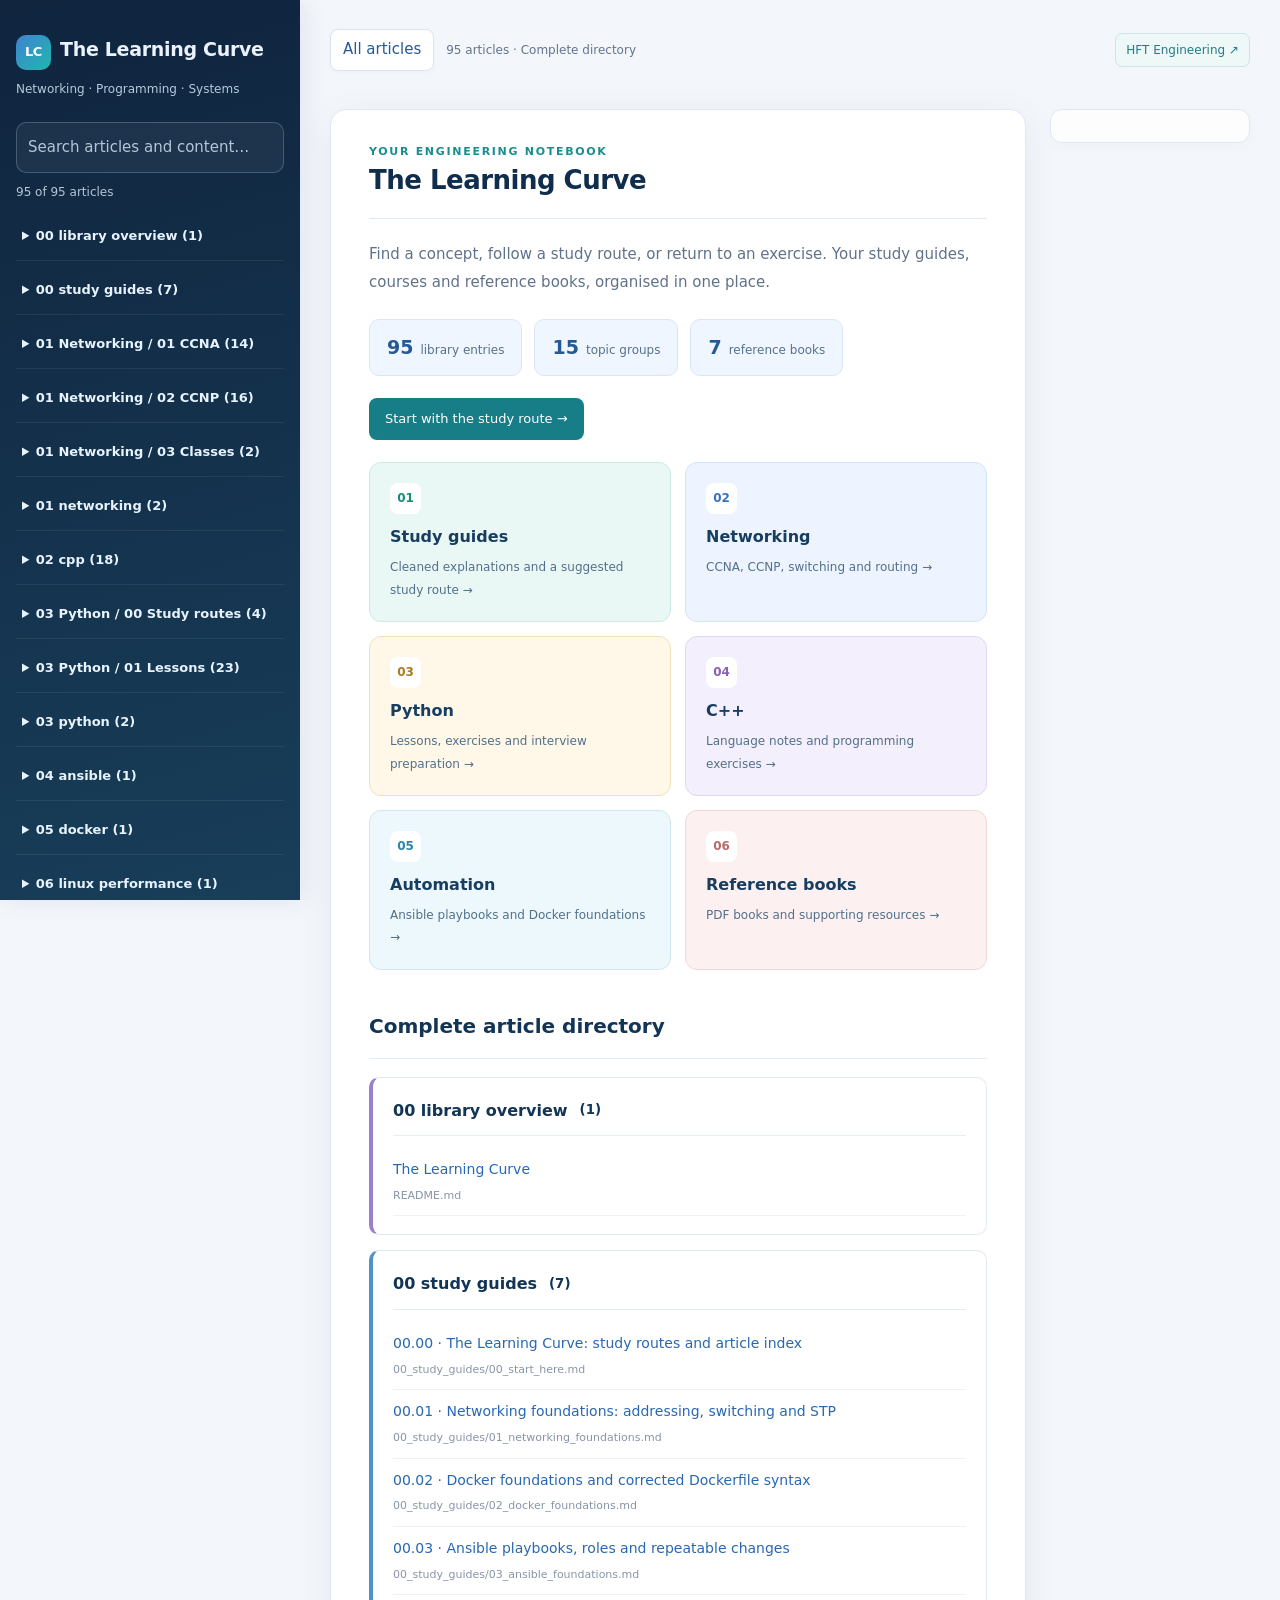
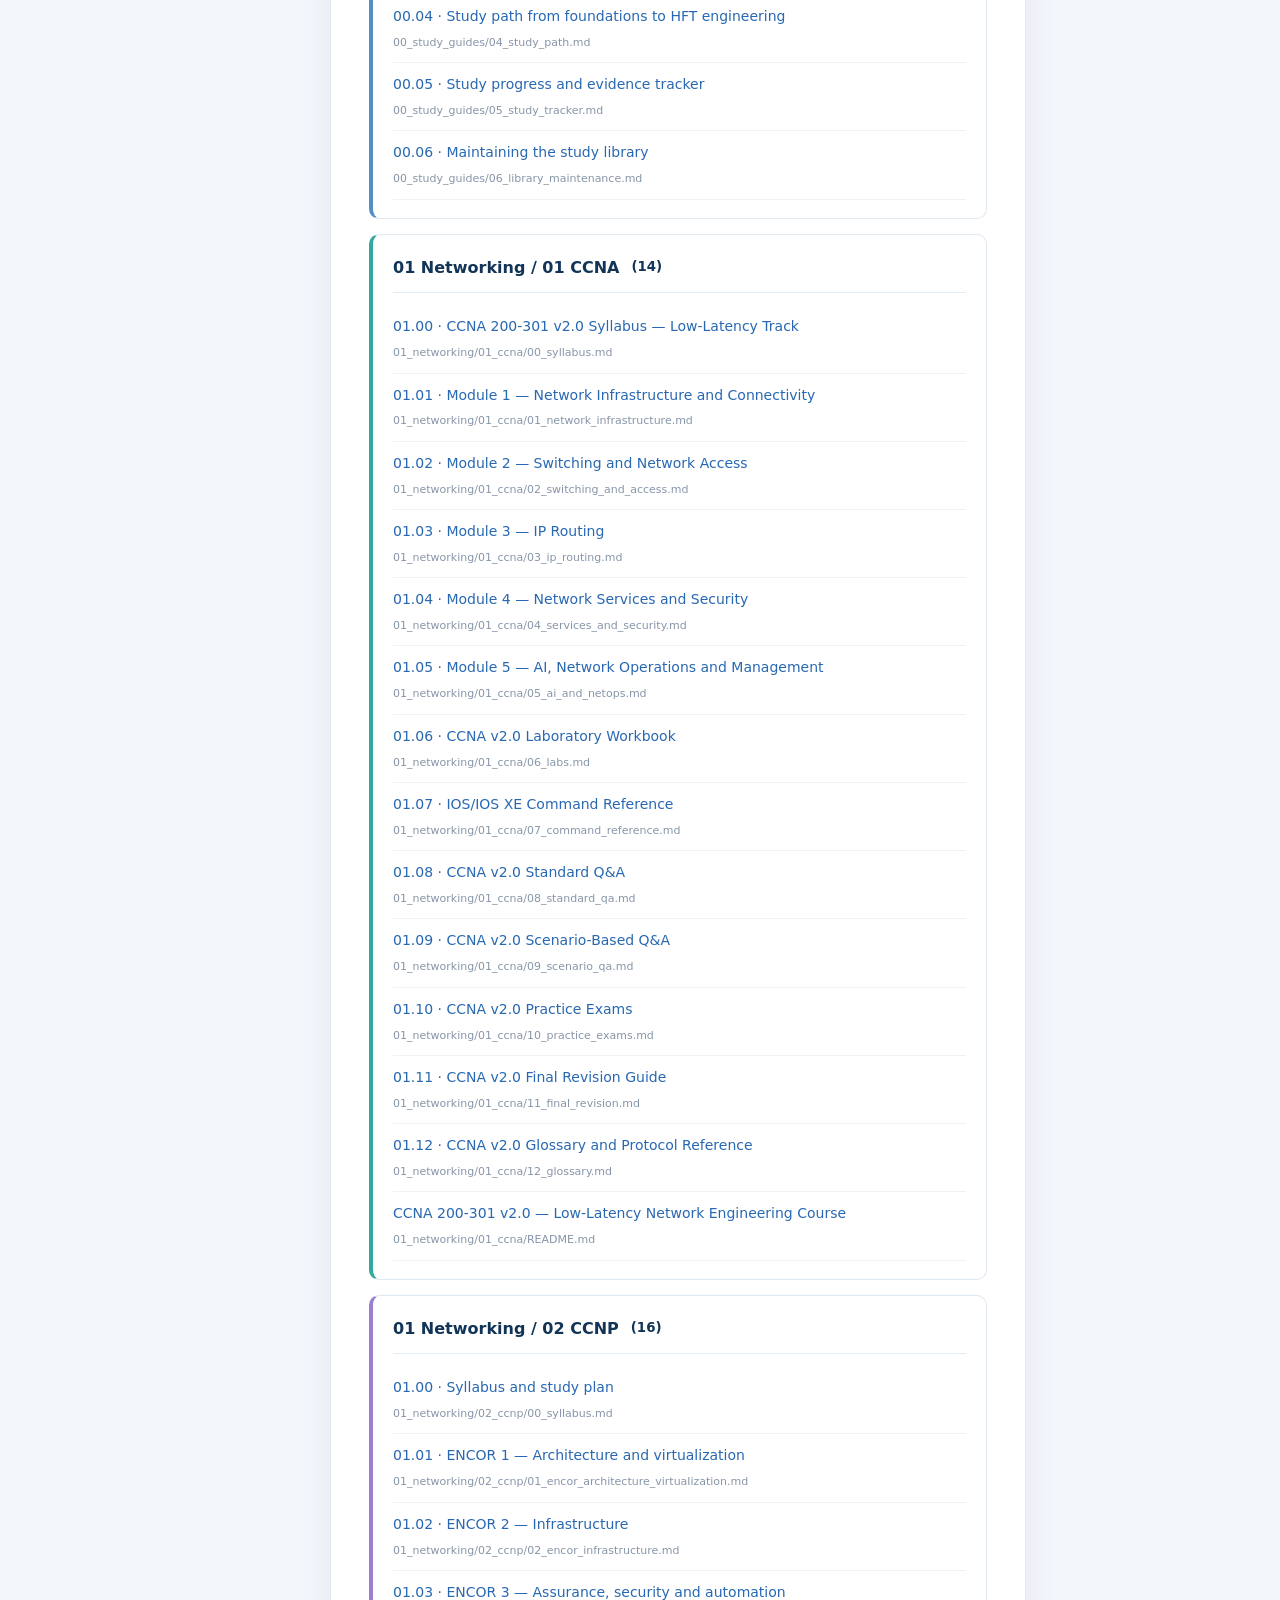
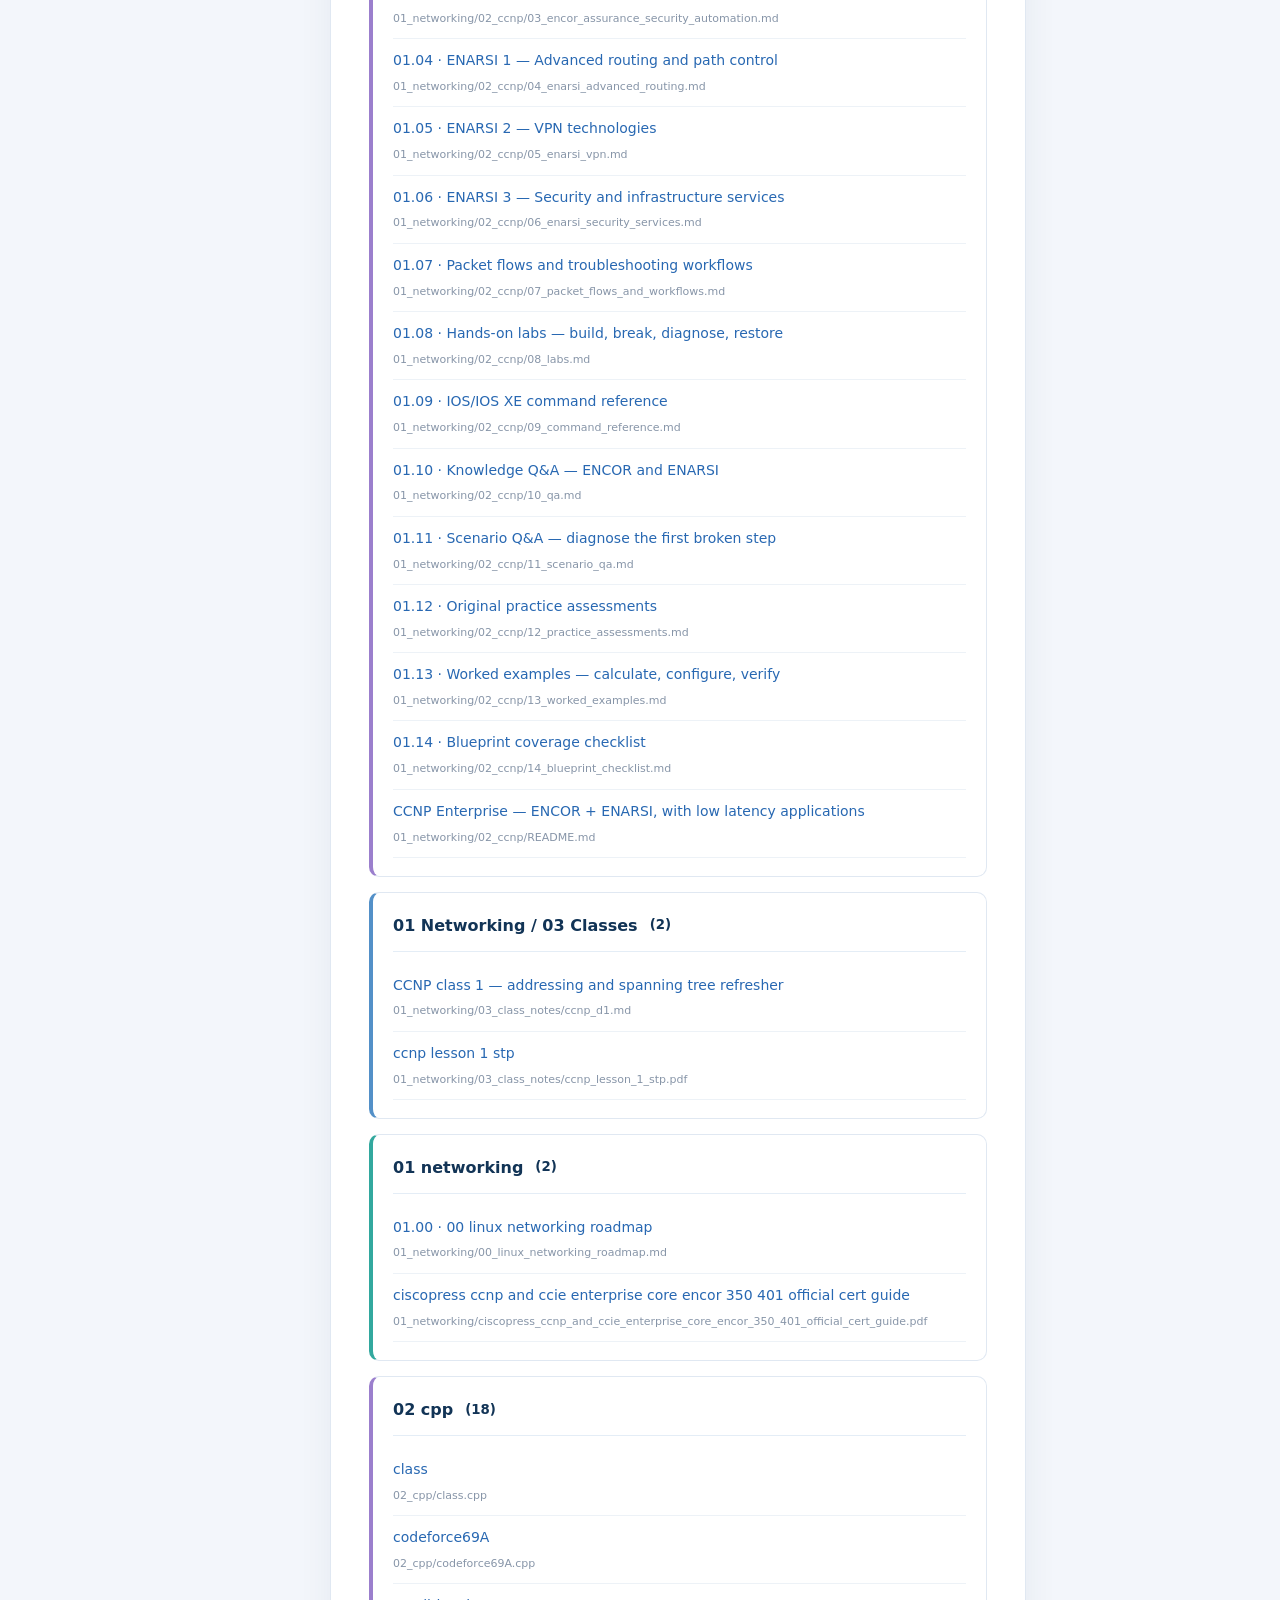
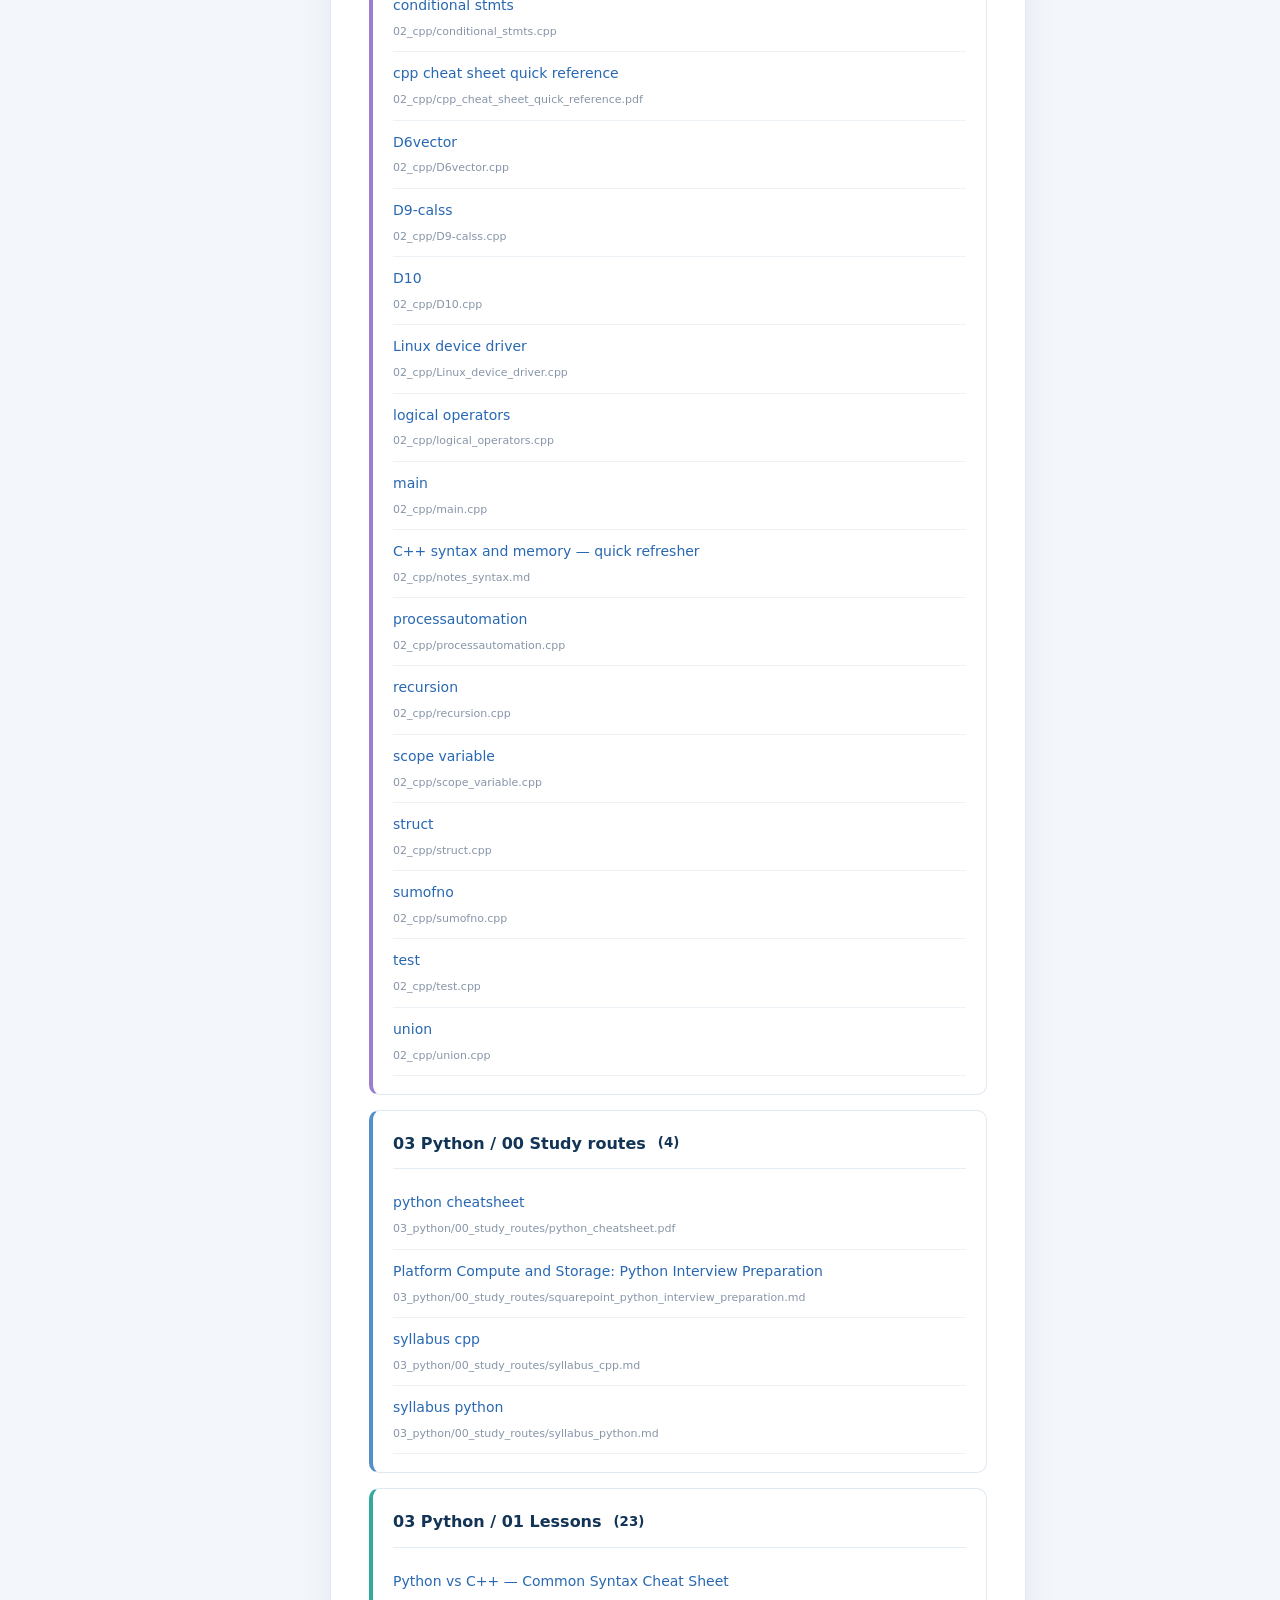
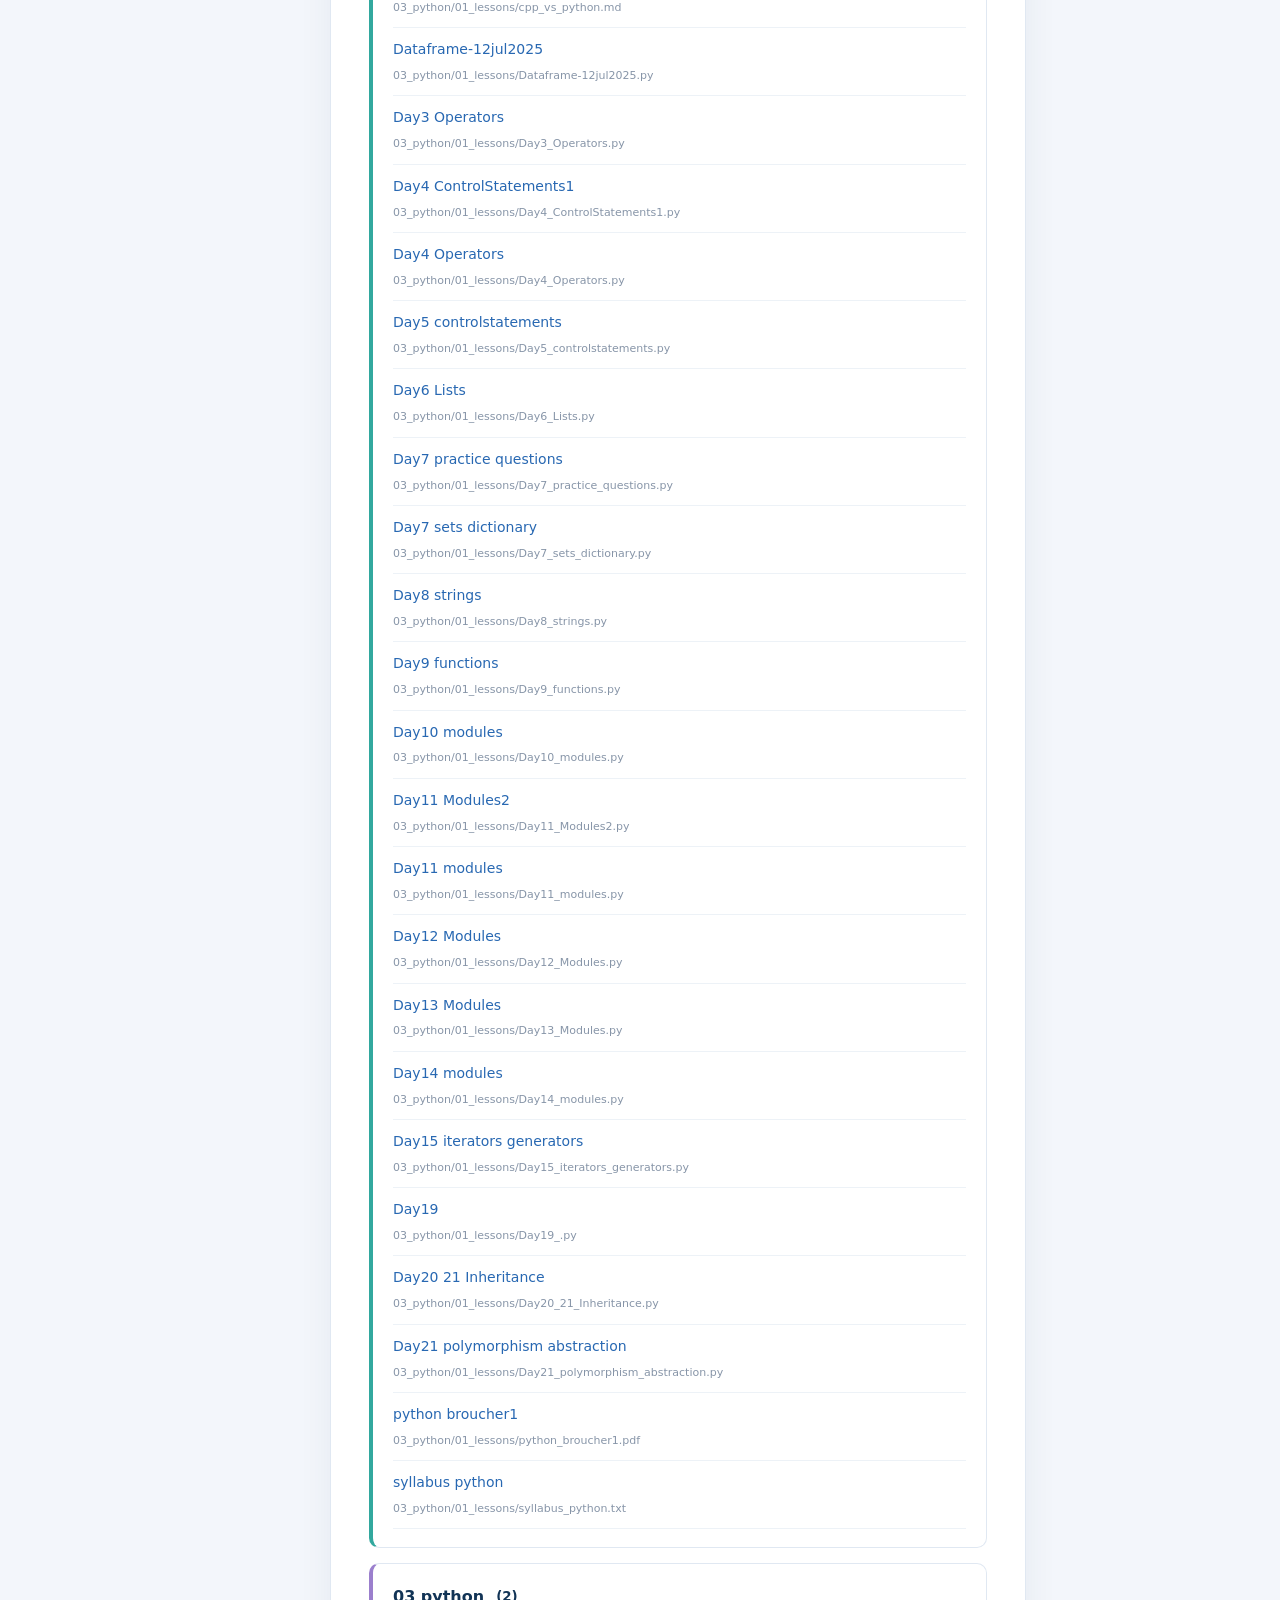
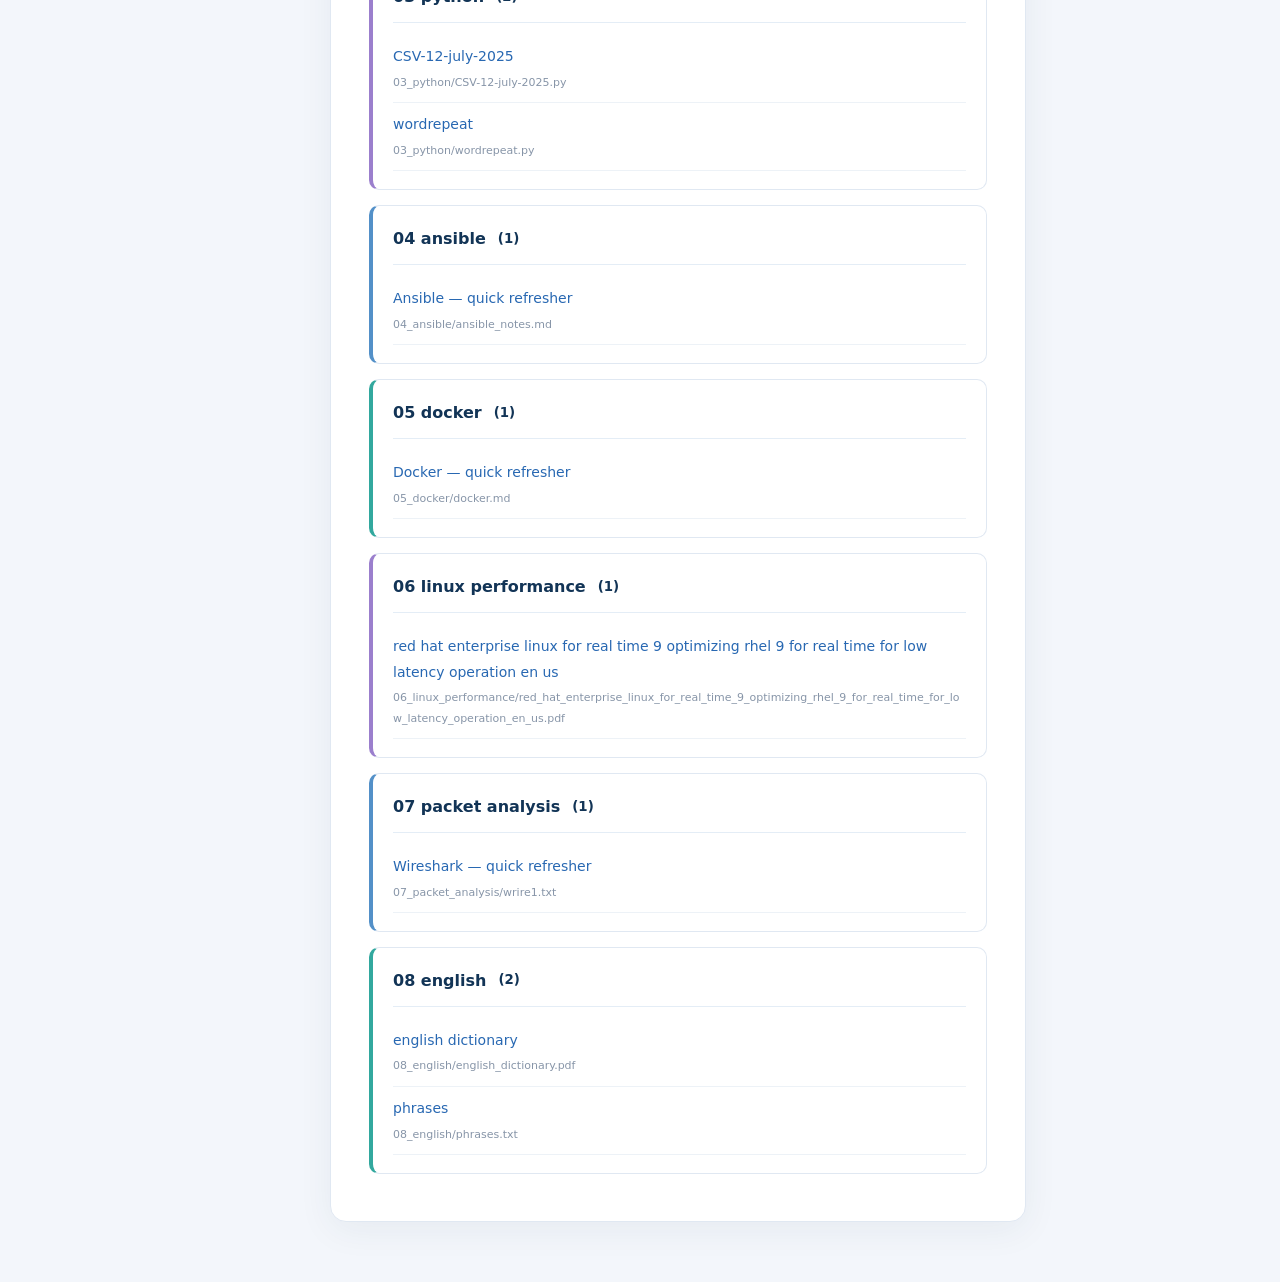
==== commit a0136356: "Auto commit on 2026-11-20 16:16:37" ====
--- a/index.html
+++ b/index.html
@@ -56,26 +56,250 @@
 .group-count{font-size:11px;color:#647c94;border-radius:20px;background:#edf3fa;padding:2px 8px;margin-left:auto}
 @media(max-width:1200px){.reading{display:flex;flex-direction:column}#toc{position:static;max-height:200px;order:-1}}@media(max-width:999px){main{padding:15px}article{padding:23px 22px}.toolbar{background:#f3f6fb}article h1{font-size:23px}}@media(max-width:560px){.topic-grid{grid-template-columns:1fr}article{padding:20px 16px}.hero-stats{gap:7px}.hero-stat{padding:8px}}
 @media print{article{box-shadow:none;border:0;padding:0}.section-number{background:none;border:1px solid #bbb}.hero-stats,.topic-grid,.start-link{display:none}pre code{color:#111}.highlight span{color:#111!important}.code-toolbar{background:#eee;color:#111}.callout{background:#f5f5f5}}
+.chapter-view{padding:0;border:0;background:transparent;box-shadow:none}
+.companion-link{margin-left:auto;text-decoration:none;font-size:12px;color:#217d87;border:1px solid #cfe3e8;border-radius:7px;padding:5px 10px;background:#edf8f7}
+.chapter-view>h1{padding:24px 28px;border:1px solid #dfe8f3;background:linear-gradient(120deg,#edf4ff,#f0fbf9);border-radius:14px;font-size:25px;margin:0 0 20px}
+.chapter-section{padding:24px 26px;margin:0 0 22px;border:1px solid #dfe8f3;border-radius:14px;background:#fff;box-shadow:0 8px 22px #1b3d5c07}
+.chapter-section>h2{margin:0 0 20px;font-size:20px;line-height:1.45}
+.subtopic{margin:20px 0;padding:20px;border:1px solid #e1eaf2;border-radius:12px;background:#fcfdff}
+.subtopic>h3{margin:0 0 16px;font-size:17px;line-height:1.5;color:#147d89}
+.study-panel{position:relative;margin:10px 0!important;padding:14px 17px;border:1px solid var(--panel-edge,#dbe7f3);border-left:4px solid var(--panel-accent,#518ac8);background:var(--panel-bg,#f1f6fd);border-radius:8px;font-size:14px;line-height:1.8}
+.panel-label{display:block;font-size:10px;letter-spacing:1.2px;color:var(--panel-accent,#356ba3);margin-bottom:5px}
+.learn{--panel-bg:#edf5ff;--panel-accent:#347bc5;--panel-edge:#d5e5f7}
+.latency,.warning{--panel-bg:#fff7e9;--panel-accent:#ad7919;--panel-edge:#efdfbf}
+.lab{--panel-bg:#edf9f5;--panel-accent:#148573;--panel-edge:#cfe8df}
+.evidence{--panel-bg:#eff8fc;--panel-accent:#2b839e;--panel-edge:#d4e8f0}
+.interview{--panel-bg:#f5effb;--panel-accent:#8653ae;--panel-edge:#e5d9f1}
+.keyword{color:#195c83;background:#e5f0fa;padding:1px 4px;border-radius:4px;font-weight:600}
+.study-panel code{background:#ffffffad;color:#235e88}
+article strong{color:#203e5e}
+.packet-flow{padding:20px;border:1px dashed #b6d4dd;background:linear-gradient(110deg,#eff5ff,#edfaf7);border-radius:12px;margin:20px 0}
+.packet-flow>strong{display:block;text-transform:uppercase;font-size:10px;letter-spacing:1.2px;color:#2c7b89;margin-bottom:14px}
+.flow-stages{display:flex;gap:8px;align-items:center;flex-wrap:wrap}.flow-stage{padding:10px 13px;border:1px solid #cfddf1;border-radius:9px;background:#e4efff;color:#2e5f90;font-size:12px;font-weight:650}
+.flow-stage:nth-of-type(4n+3){background:#dff5ef;border-color:#c5e6dc;color:#287968}.flow-stage:nth-of-type(4n+1){background:#ece8fa;border-color:#d8d1ec;color:#72539d}
+.flow-arrow{color:#6491b6;font-size:18px}.packet-flow small{display:block;color:#4d7086;margin-top:14px}
+.back-top{position:fixed;bottom:20px;right:20px;border:0;border-radius:30px;background:#2868b2;color:white;padding:10px 16px;font-size:12px;box-shadow:0 4px 15px #10243e26}
+@media(max-width:700px){.chapter-section{padding:19px 15px}.subtopic{padding:14px}.chapter-view>h1{font-size:22px;padding:20px}.study-panel{font-size:14px}}
+@media print{.chapter-section,.subtopic{box-shadow:none;padding:10px;border:1px solid #ddd}.back-top{display:none}.keyword{background:transparent}.study-panel{break-inside:avoid}}
 
 </style></head><body><aside><h1>The Learning Curve</h1><p>Networking · Programming · Systems</p><input id="search" aria-label="Search articles and content" placeholder="Search articles and content…" type="search"><div id="count" role="status"></div><nav id="nav" aria-label="Article directory"></nav></aside><main><div class="toolbar"><button id="menu" aria-label="Toggle navigation">☰ Browse</button><button id="home">All articles</button><span id="breadcrumb"></span></div><div class="reading"><article id="article"></article><div id="toc" aria-label="On this page"></div></div></main><script>
-const docs=[{"path": "Study_Guides/00_START_HERE.md", "title": "The Learning Curve: study routes and article index", "group": "00 Study guides and routes", "text": "# The Learning Curve: study routes and article index\n\n## Networking foundations\n\nBegin with [cleaned networking foundations](01_Networking_Foundations.md), then follow the [CCNA syllabus](../Networking/AI_CCNA_v2_Low_Latency/00_SYLLABUS.md), [labs](../Networking/AI_CCNA_v2_Low_Latency/06_LABS.md) and [command reference](../Networking/AI_CCNA_v2_Low_Latency/07_COMMAND_REFERENCE.md).\n\n## Enterprise networking\n\nContinue with the [CCNP syllabus](../Networking/AI_CCNP_Enterprise_ENCOR_ENARSI/00_SYLLABUS.md), [worked examples](../Networking/AI_CCNP_Enterprise_ENCOR_ENARSI/13_WORKED_EXAMPLES.md) and [blueprint checklist](../Networking/AI_CCNP_Enterprise_ENCOR_ENARSI/14_BLUEPRINT_CHECKLIST.md). Course and certification labels are those of the source material; current exam alignment has not been audited.\n\n## Programming\n\nUse the [Python syllabus](../learn_py/docs/syllabus_python.md) and [Python interview preparation](../learn_py/docs/squarepoint_python_interview_preparation.md). Python and C++ exercises are indexed by folder and shown as source code. They are learning exercises and have not been executed or certified as production code.\n\n## Automation and containers\n\nRead [Ansible foundations](03_Ansible_Foundations.md) and [Docker foundations](02_Docker_Foundations.md). Both consolidate the rough notes into structured explanations and corrected examples.\n\n## Finding material\n\nThe HTML reader searches titles, paths and complete text. Topic groups distinguish CCNA, CCNP, personal networking notes, C++, Python lessons and exercises, automation, Linux performance and English. Each article has its own section index. PDF books remain linked reference resources; their full contents are not part of text search.\n\n## Content processing scope\n\nCleaned articles are in `Study_Guides`. The original notes and current working edits remain in their original locations. Empty placeholders and compiled binaries are excluded from article search. Similar CCNA note variants remain separately accessible because they are not exact duplicates. Existing course chapters are indexed as supplied rather than presented as independently fact-checked material.\n\nPersonal networking notes now provide concise refreshers for CCNA fundamentals, Ethernet, PTP and STP. DPDK notes cover queues, packet layout and the l2fwd example. The HFT syllabus placeholder and Go directory still contain no study material.\n", "html": "\u003ch1>The Learning Curve: study routes and article index\u003c/h1>\n\u003ch2>Networking foundations\u003c/h2>\n\u003cp>Begin with \u003ca href=\"01_Networking_Foundations.md\">cleaned networking foundations\u003c/a>, then follow the \u003ca href=\"../Networking/AI_CCNA_v2_Low_Latency/00_SYLLABUS.md\">CCNA syllabus\u003c/a>, \u003ca href=\"../Networking/AI_CCNA_v2_Low_Latency/06_LABS.md\">labs\u003c/a> and \u003ca href=\"../Networking/AI_CCNA_v2_Low_Latency/07_COMMAND_REFERENCE.md\">command reference\u003c/a>.\u003c/p>\n\u003ch2>Enterprise networking\u003c/h2>\n\u003cp>Continue with the \u003ca href=\"../Networking/AI_CCNP_Enterprise_ENCOR_ENARSI/00_SYLLABUS.md\">CCNP syllabus\u003c/a>, \u003ca href=\"../Networking/AI_CCNP_Enterprise_ENCOR_ENARSI/13_WORKED_EXAMPLES.md\">worked examples\u003c/a> and \u003ca href=\"../Networking/AI_CCNP_Enterprise_ENCOR_ENARSI/14_BLUEPRINT_CHECKLIST.md\">blueprint checklist\u003c/a>. Course and certification labels are those of the source material; current exam alignment has not been audited.\u003c/p>\n\u003ch2>Programming\u003c/h2>\n\u003cp>Use the \u003ca href=\"../learn_py/docs/syllabus_python.md\">Python syllabus\u003c/a> and \u003ca href=\"../learn_py/docs/squarepoint_python_interview_preparation.md\">Python interview preparation\u003c/a>. Python and C++ exercises are indexed by folder and shown as source code. They are learning exercises and have not been executed or certified as production code.\u003c/p>\n\u003ch2>Automation and containers\u003c/h2>\n\u003cp>Read \u003ca href=\"03_Ansible_Foundations.md\">Ansible foundations\u003c/a> and \u003ca href=\"02_Docker_Foundations.md\">Docker foundations\u003c/a>. Both consolidate the rough notes into structured explanations and corrected examples.\u003c/p>\n\u003ch2>Finding material\u003c/h2>\n\u003cp>The HTML reader searches titles, paths and complete text. Topic groups distinguish CCNA, CCNP, personal networking notes, C++, Python lessons and exercises, automation, Linux performance and English. Each article has its own section index. PDF books remain linked reference resources; their full contents are not part of text search.\u003c/p>\n\u003ch2>Content processing scope\u003c/h2>\n\u003cp>Cleaned articles are in \u003ccode>Study_Guides\u003c/code>. The original notes and current working edits remain in their original locations. Empty placeholders and compiled binaries are excluded from article search. Similar CCNA note variants remain separately accessible because they are not exact duplicates. Existing course chapters are indexed as supplied rather than presented as independently fact-checked material.\u003c/p>\n\u003cp>Personal networking notes now provide concise refreshers for CCNA fundamentals, Ethernet, PTP and STP. DPDK notes cover queues, packet layout and the l2fwd example. The HFT syllabus placeholder and Go directory still contain no study material.\u003c/p>\n"}, {"path": "Study_Guides/01_Networking_Foundations.md", "title": "Networking foundations: addressing, switching and STP", "group": "00 Study guides and routes", "text": "# Networking foundations: addressing, switching and STP\n\n## IPv4 addressing and subnet masks\n\nIPv4 addresses contain 32 bits, divided into four 8-bit octets. Each octet ranges from 0 to 255. The complete address space contains 2^32 addresses (4,294,967,296). A prefix length identifies the network bits; the remaining bits identify addresses within that subnet.\n\nFor 192.168.1.10/24, the mask is 255.255.255.0, the network is 192.168.1.0, and the broadcast address is 192.168.1.255. This conventional subnet has 254 usable host addresses. The usual 2^host_bits - 2 rule has exceptions: /31 point-to-point links and /32 host routes.\n\nHistorical address classes are not a substitute for CIDR prefix lengths. The private ranges are 10.0.0.0/8, 172.16.0.0/12 and 192.168.0.0/16; these must not be confused with historical Class A/B/C boundaries.\n\n## Loopback, TTL and link-local addresses\n\nThe 127.0.0.0/8 block is reserved for loopback; 127.0.0.1 is the usual local test address. A successful loopback ping checks the local network stack, not the physical NIC or cable.\n\nIPv4 TTL is an 8-bit field decremented during forwarding. It prevents packets circulating indefinitely. A ping output such as `56(84) bytes` describes packet sizes, not a maximum hop count. `ttl=64` is the received TTL in that response; initial TTL values vary.\n\nIPv4 link-local addressing uses 169.254.0.0/16, subject to address-selection rules. APIPA means Automatic Private IP Addressing. Such an address can appear when a host cannot obtain DHCP configuration; it is not the DHCP server's address.\n\n## Ethernet and MAC learning\n\nA conventional Ethernet MAC address has 48 bits, displayed as six hexadecimal byte pairs. A switch learns the source MAC address and ingress port within the VLAN. It forwards known unicast frames toward the destination MAC's learned port and floods unknown unicast within that VLAN, subject to forwarding state and policy. Layer-2 forwarding does not look up the destination IP address.\n\nThe broadcast destination is FF:FF:FF:FF:FF:FF. Multicast forwarding can be constrained using group membership mechanisms such as IGMP snooping; a multicast frame does not necessarily reach only interested hosts on an unconfigured switch.\n\nAn untagged Ethernet frame normally spans 64–1518 bytes from destination MAC through FCS. Preamble and SFD are outside that count, and a VLAN tag adds four bytes. These overheads matter when estimating packet rate and wire time.\n\n## Spanning Tree Protocol\n\nSTP prevents Layer-2 forwarding loops while retaining redundant physical paths. The lowest bridge ID wins the root election. Compare priority (including the extended system ID where applicable) before the MAC address. The base default priority is 32768; in PVST-style VLAN 1 output, 32769 includes the VLAN ID.\n\nA non-root switch selects a root port using the best received information: root ID, total root-path cost, sender bridge ID and sender port ID, with local port ID as the final tie-break when needed. Cost is not a fixed hop count: 19 is a commonly encountered legacy 100-Mbit/s port cost, not a universal value.\n\nDesignated ports forward for their segments. During stable operation, root-bridge ports on normal active segments are designated. RSTP improves convergence using defined port roles and state transitions.\n\n```text\nshow spanning-tree\nshow spanning-tree vlan 1\nshow etherchannel summary\n```\n\nRead root ID, local bridge ID, role, state and path cost together. A lower-priority switch can become root even if another switch has a lower MAC address.\n\n## Link aggregation and network hierarchy\n\nLACP negotiates link aggregation; Cisco PAgP is a separate protocol. EtherChannel is Cisco terminology for a logical bundle. Individual flows are generally assigned to members by a hash, so one flow does not automatically gain the sum of all link bandwidths. A member failure can change flow placement and affect latency.\n\nAccess connects endpoints, distribution commonly aggregates access and applies routing or policy, and core provides resili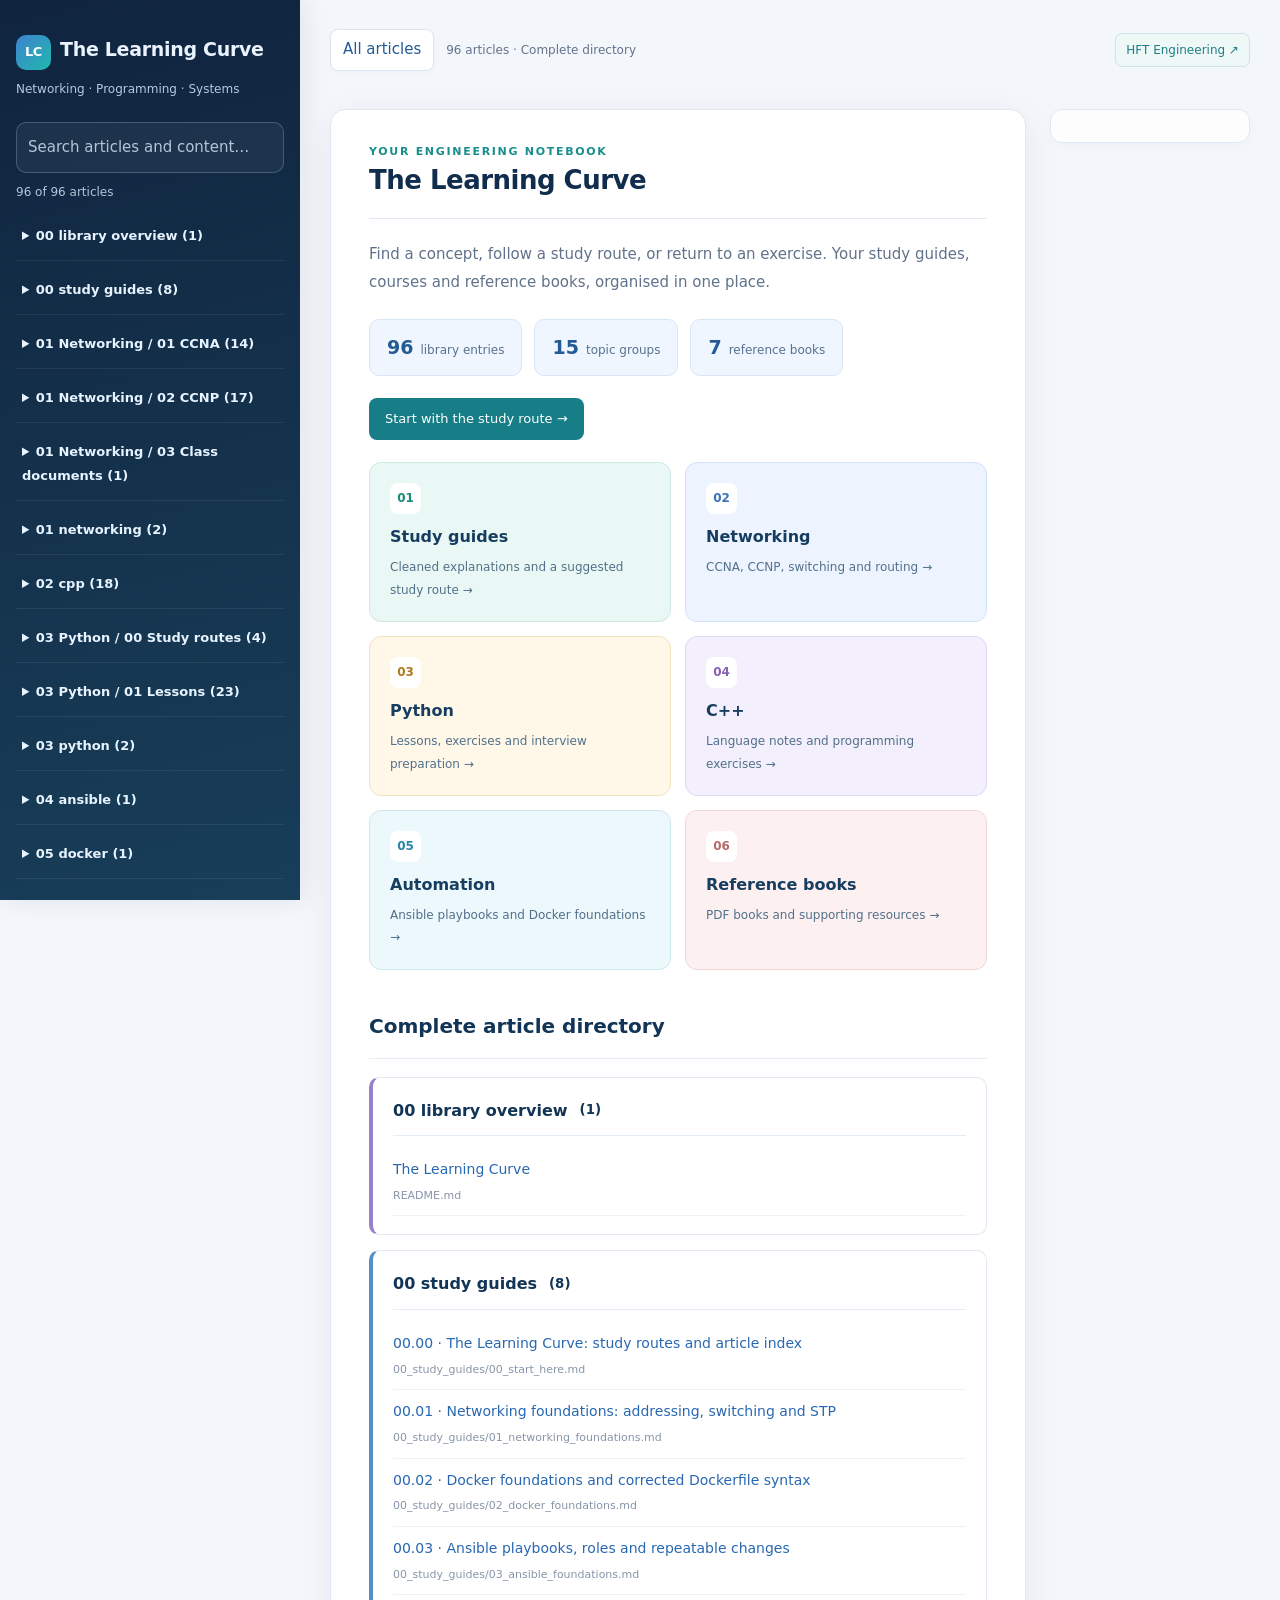
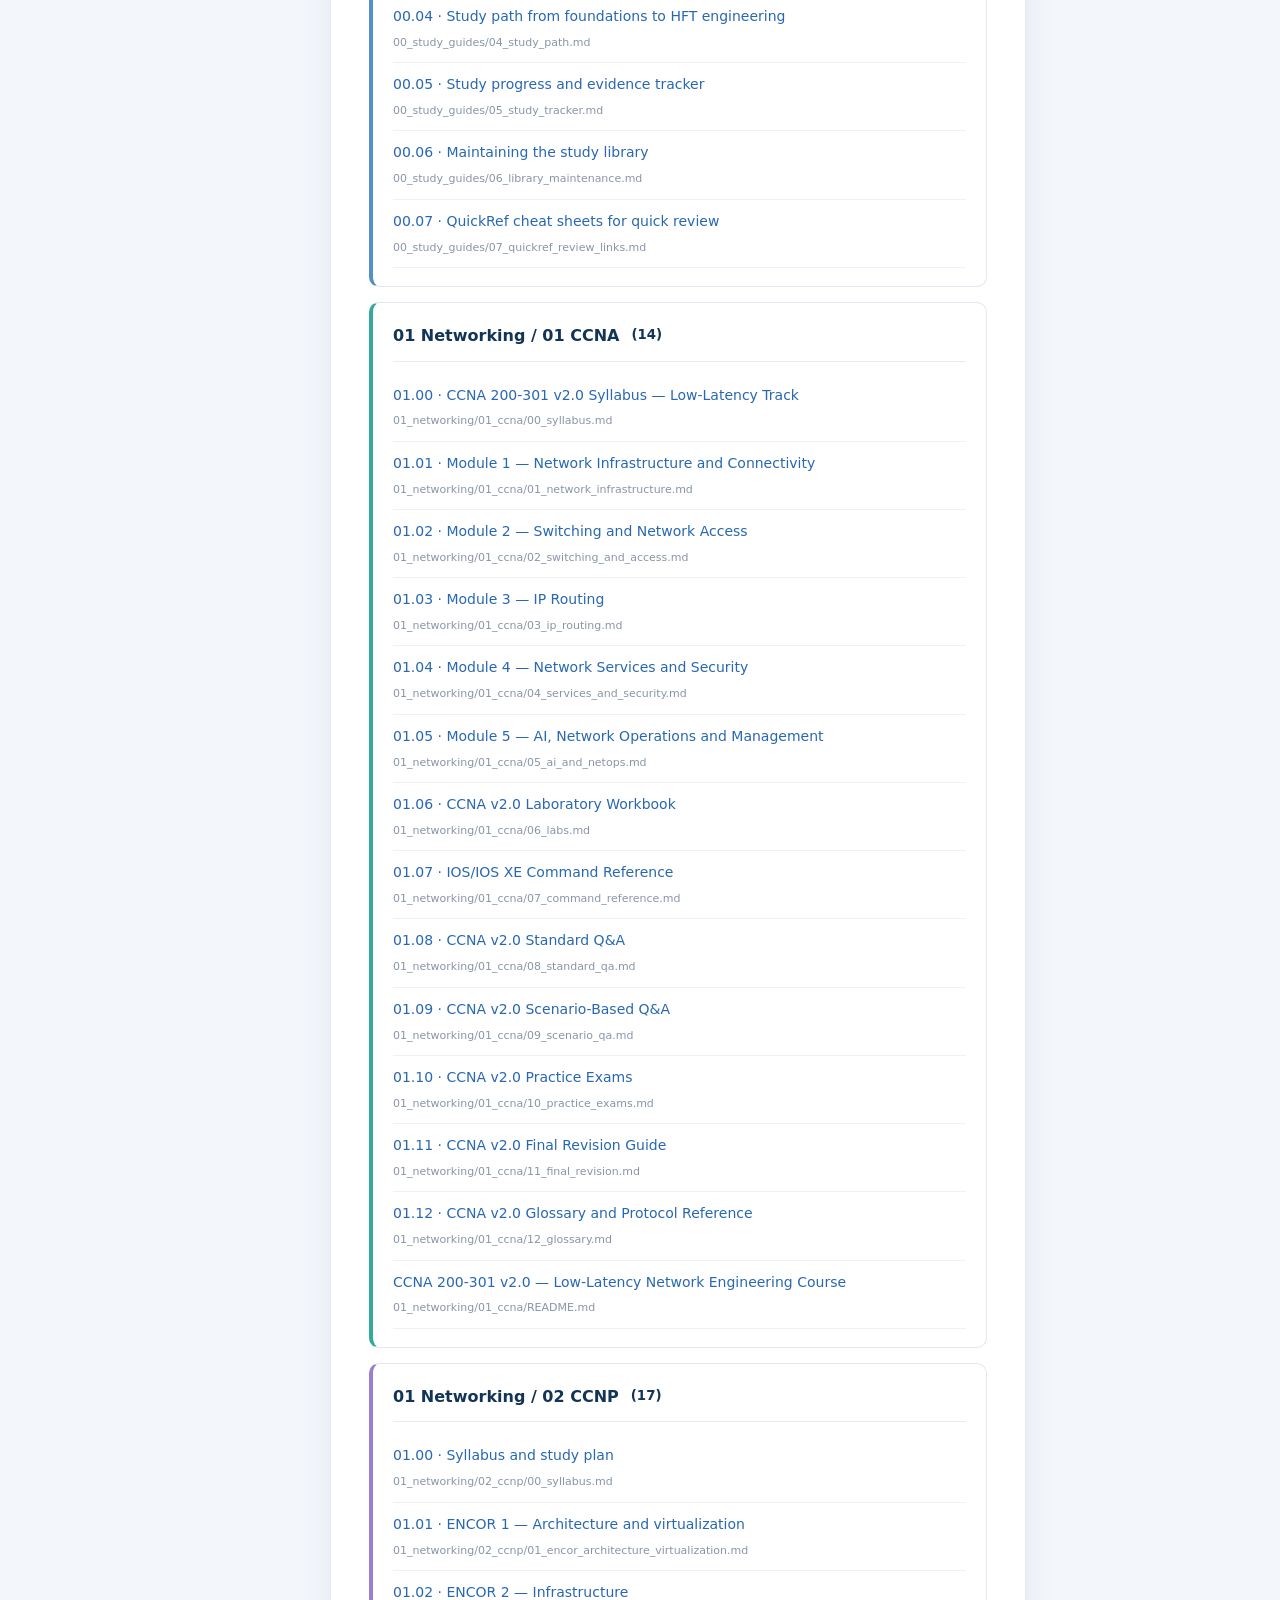
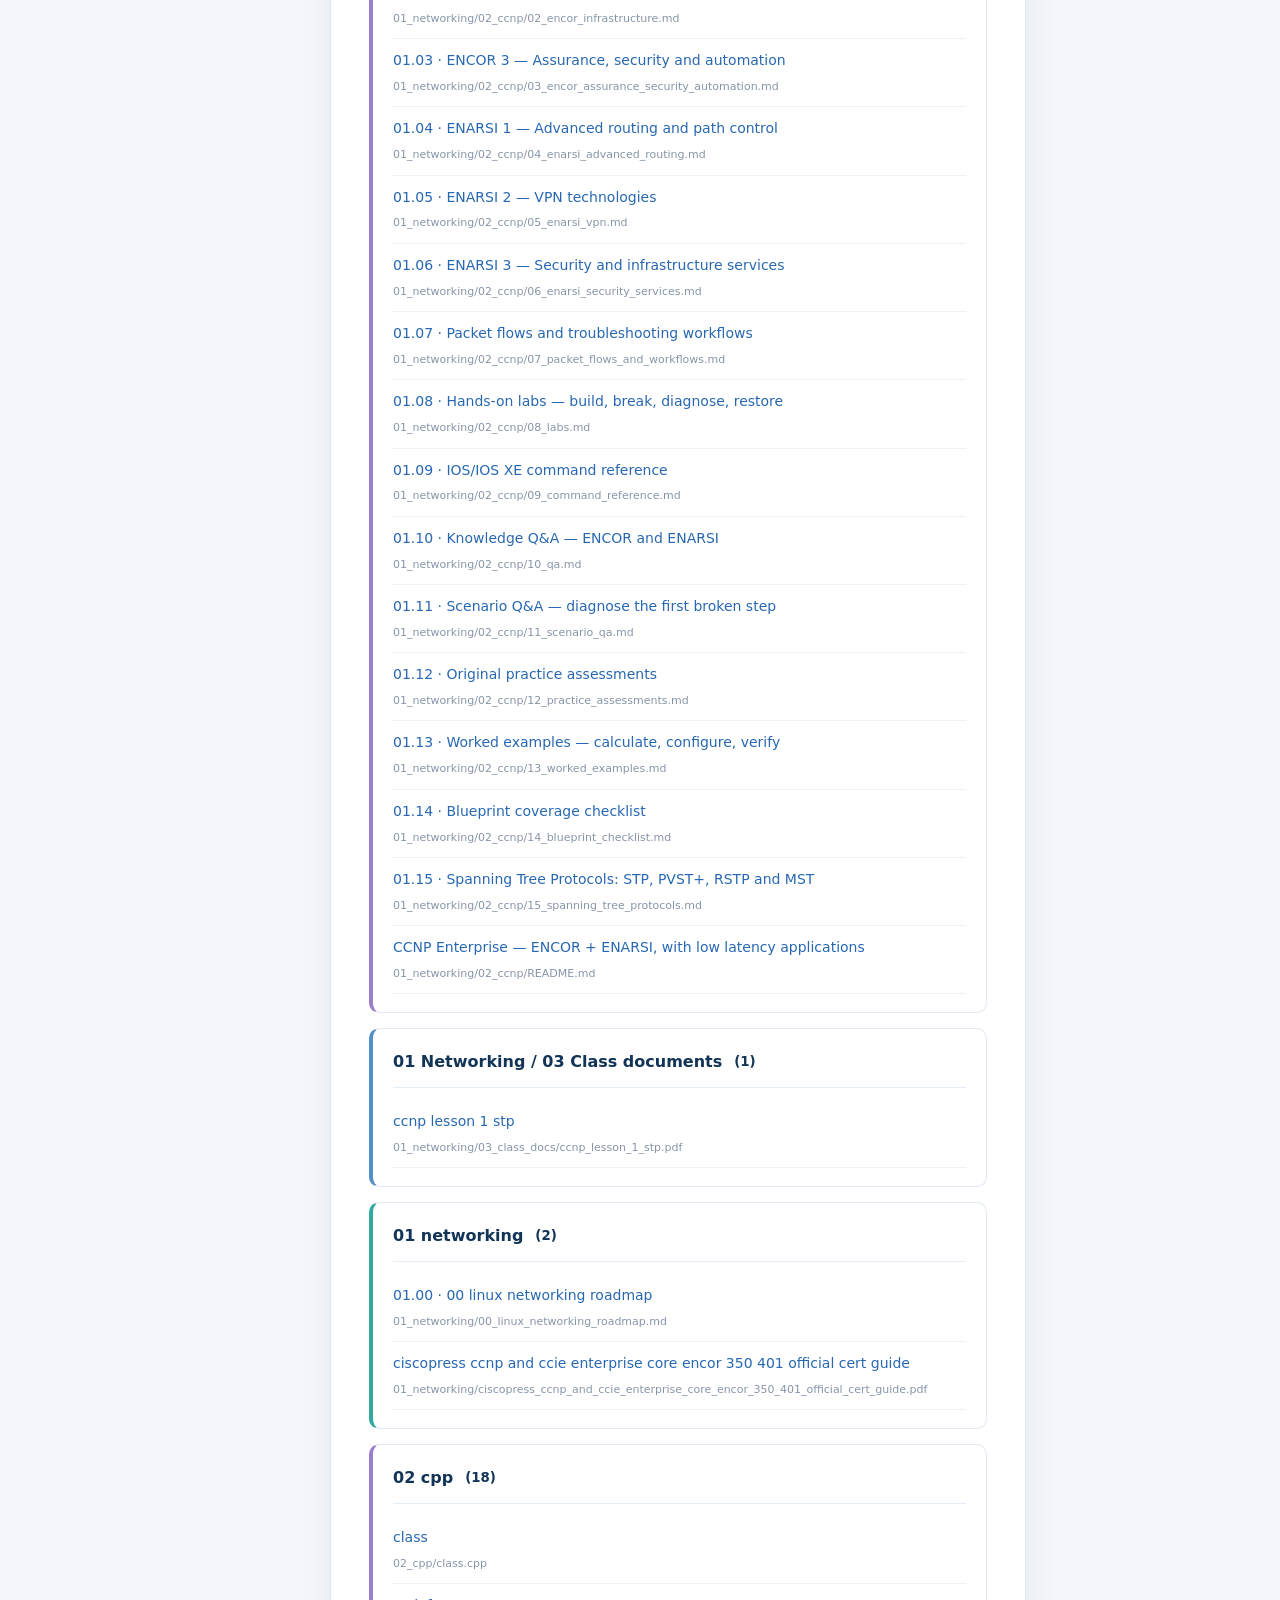
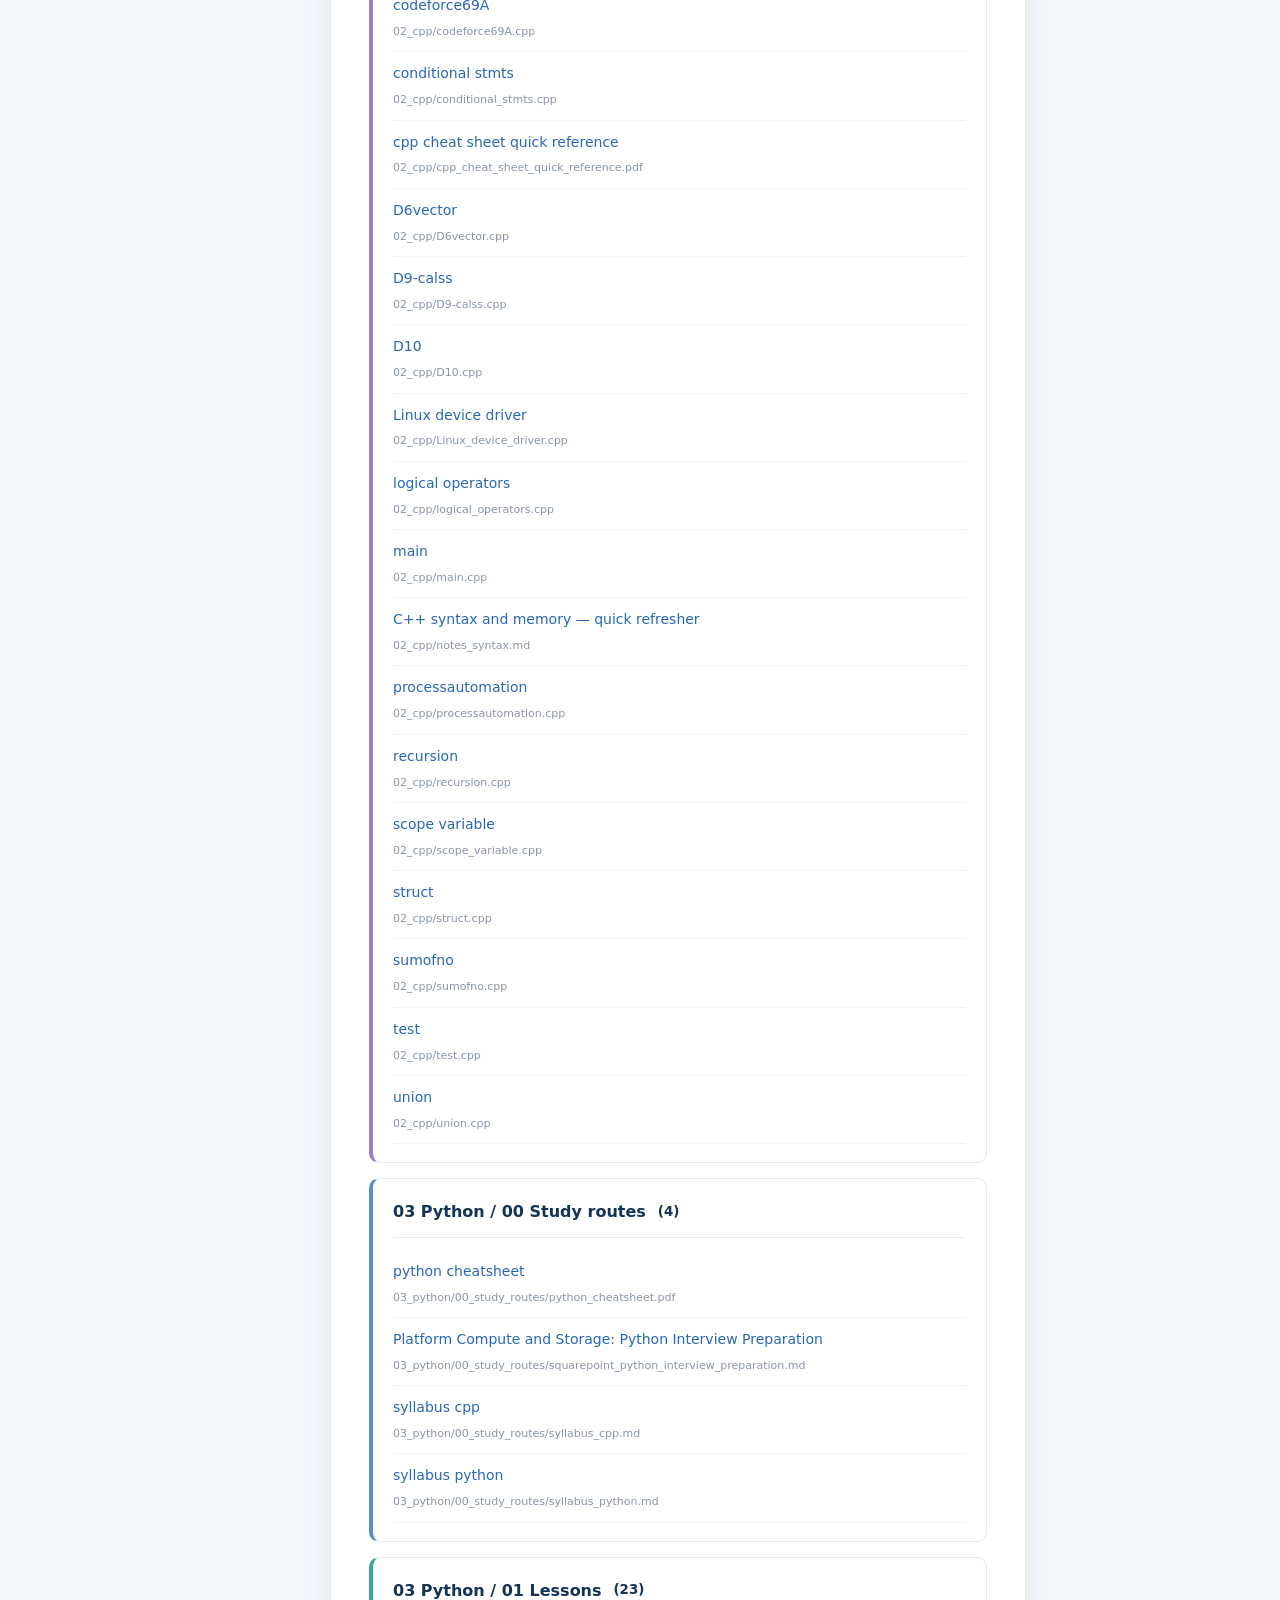
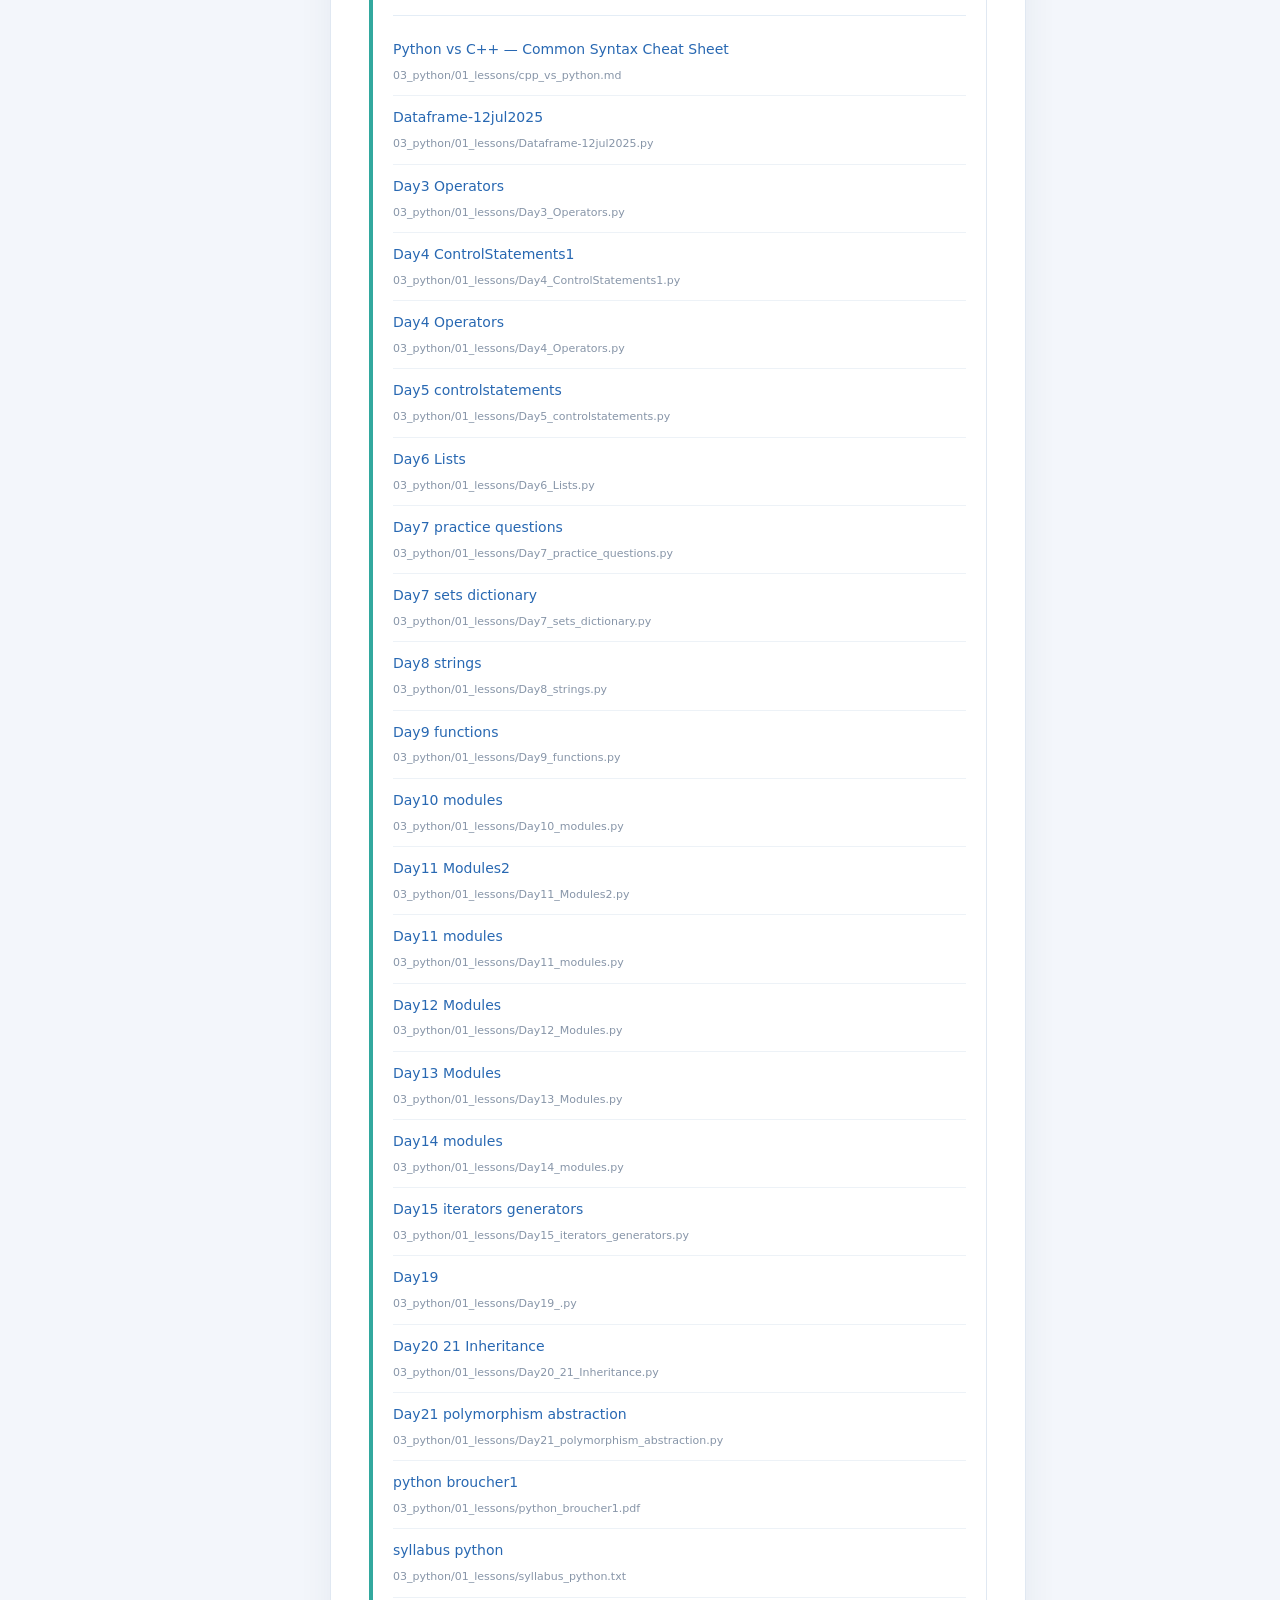
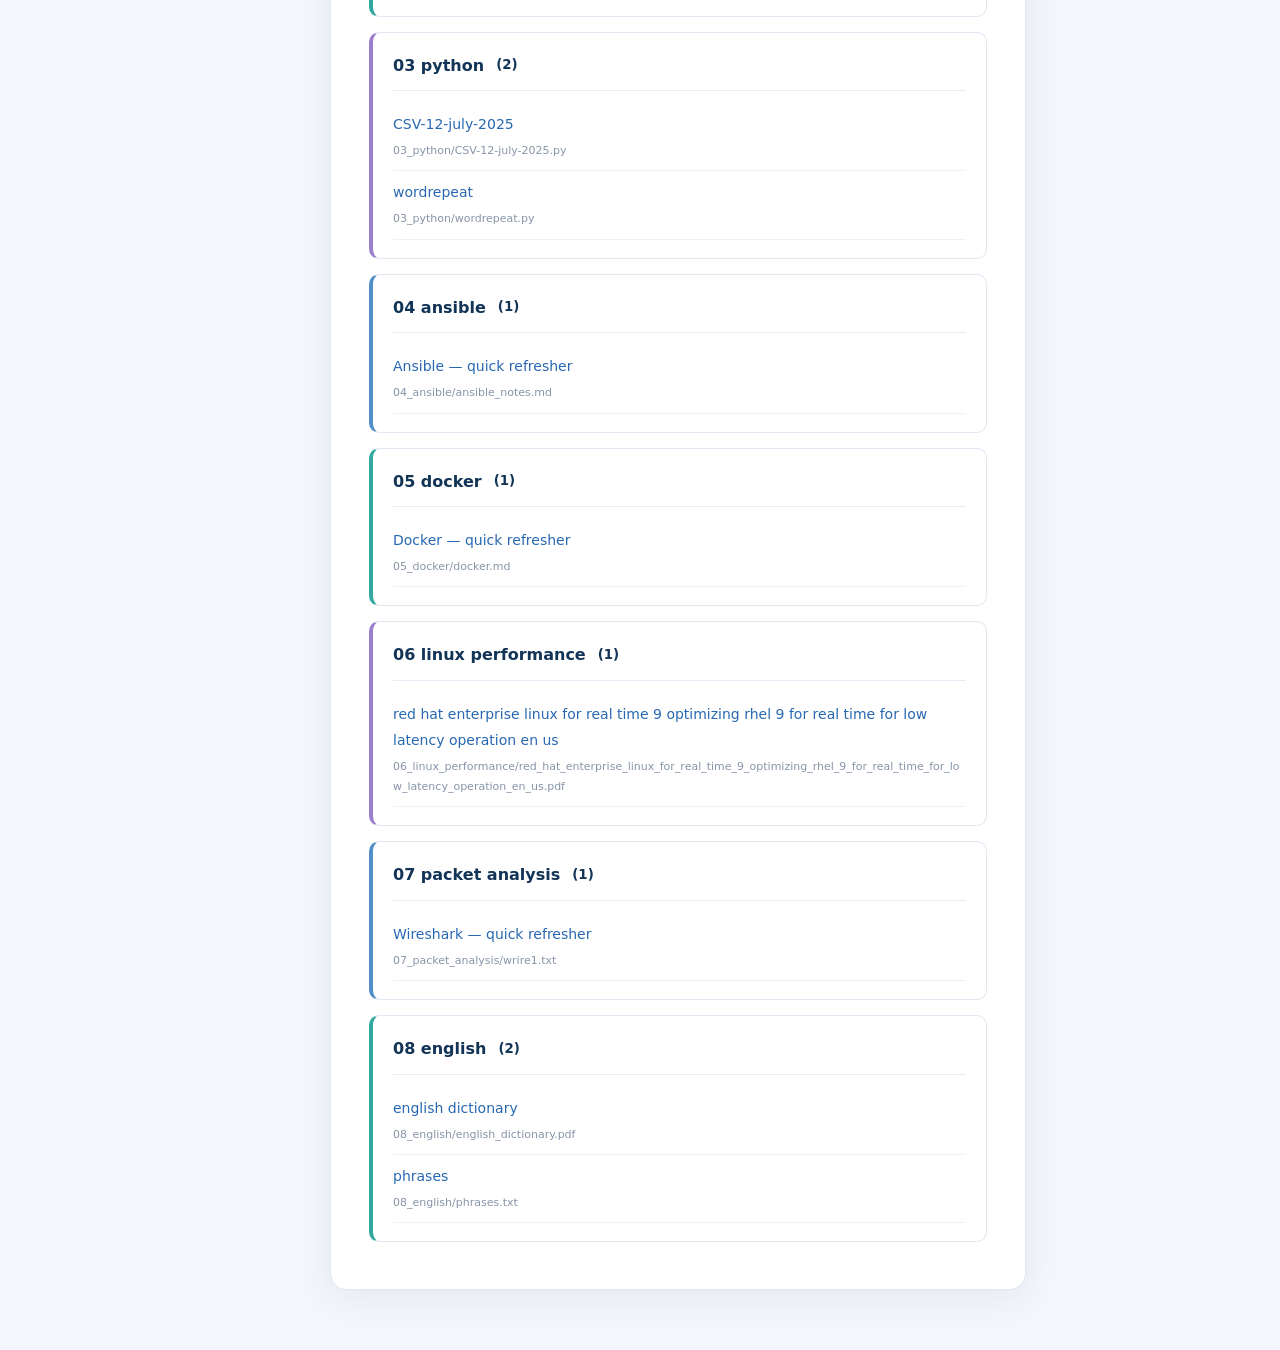
